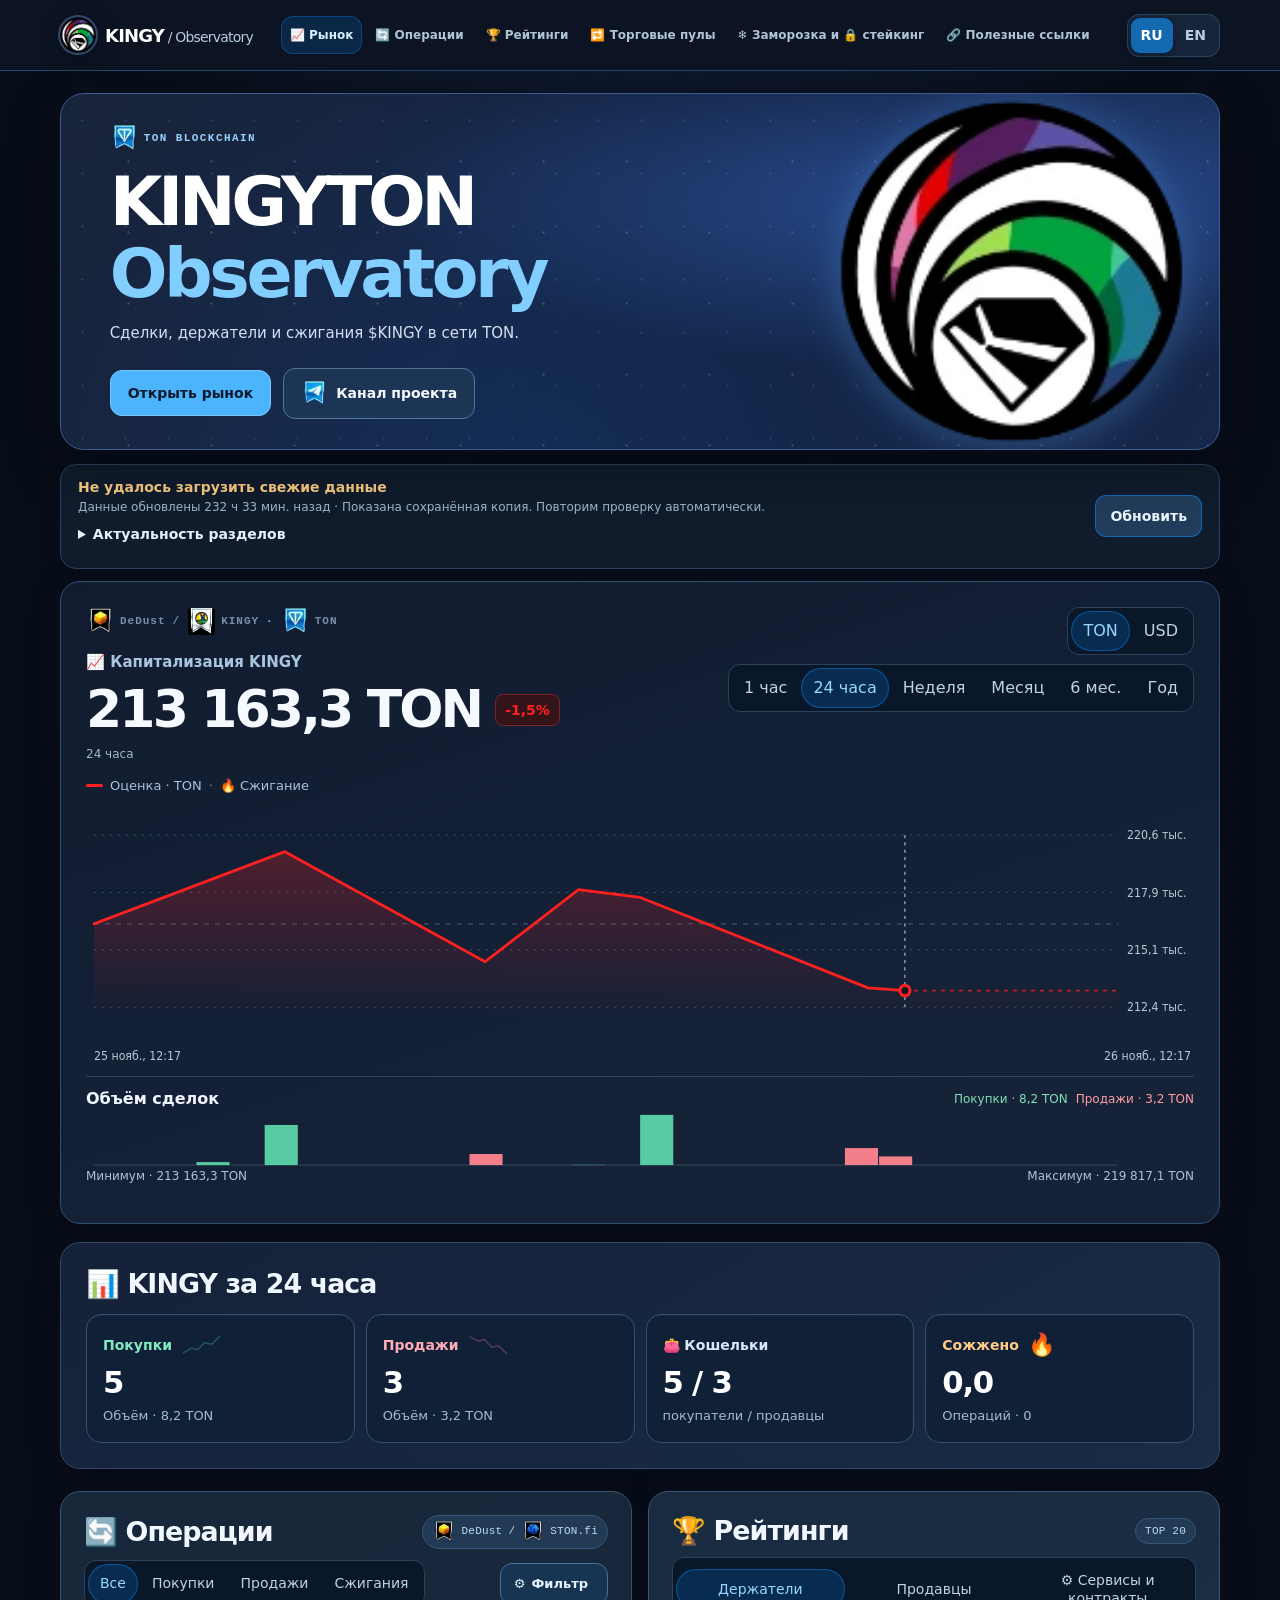
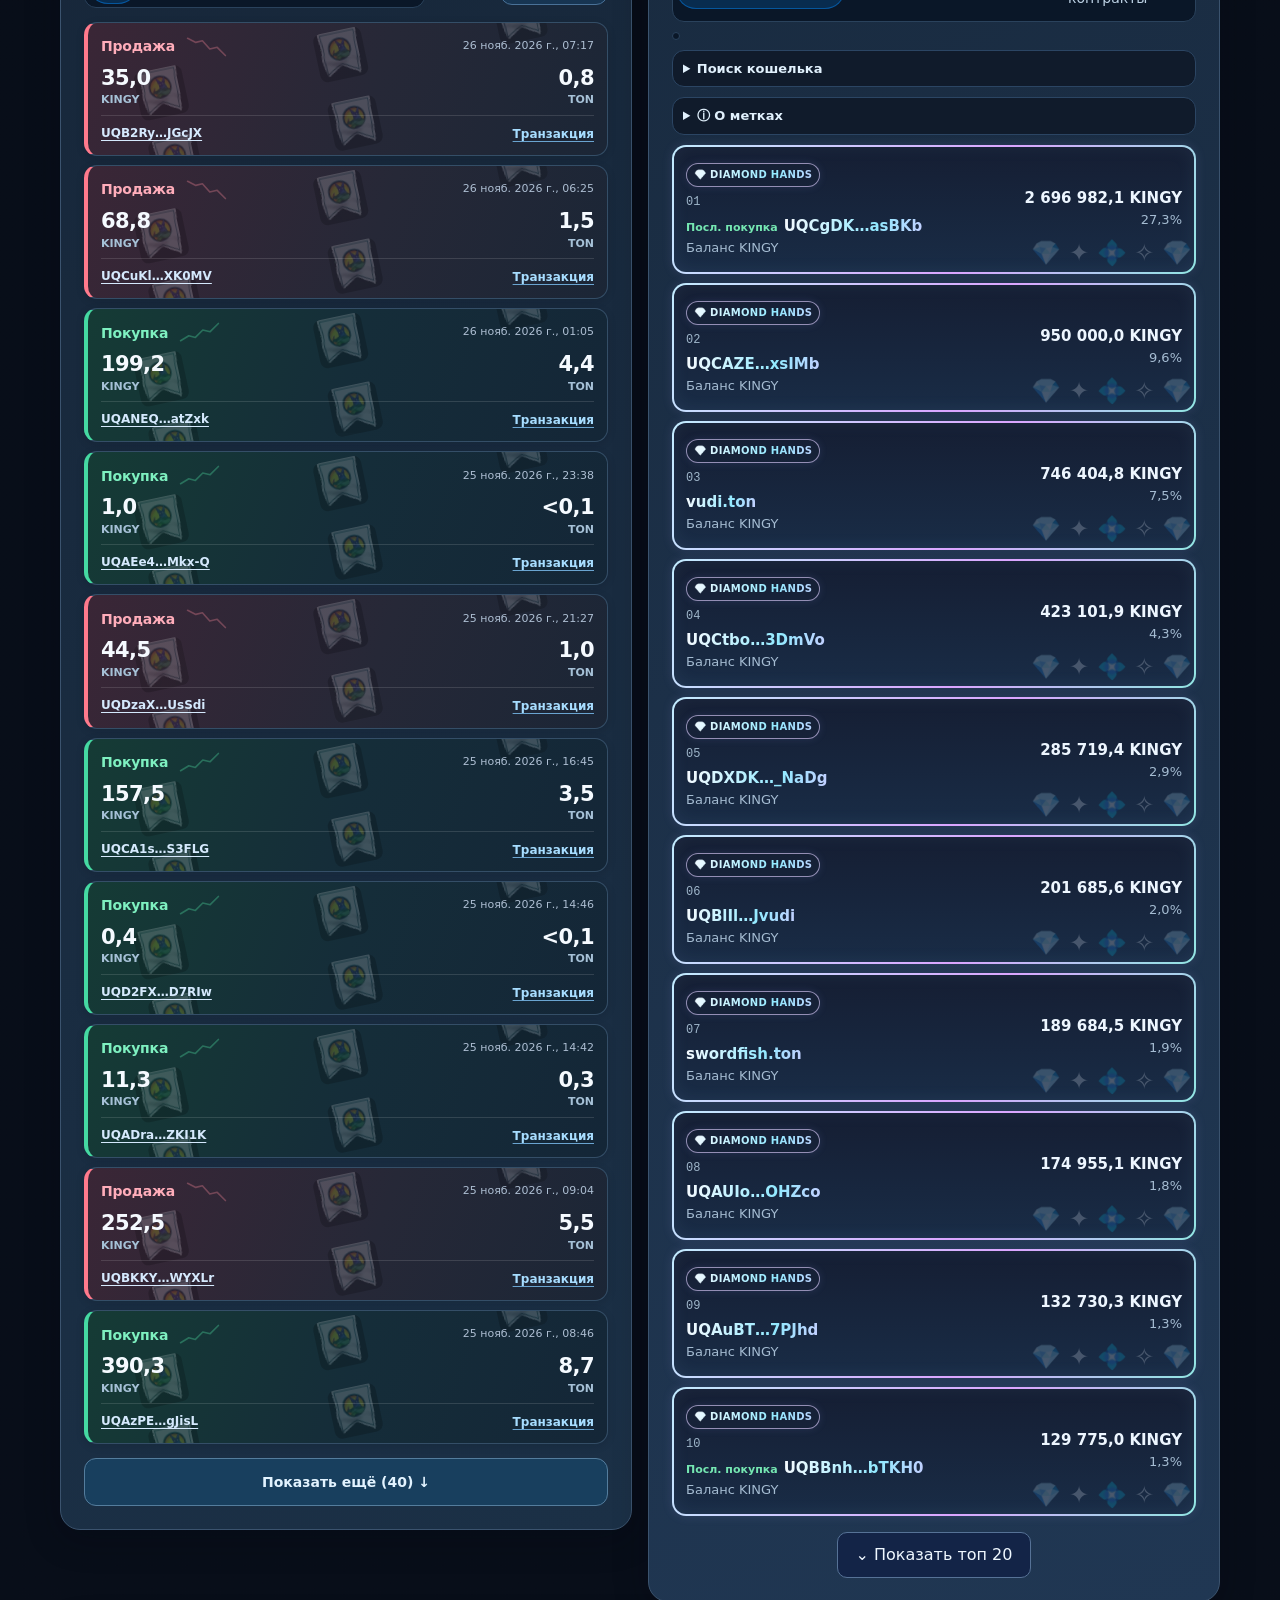
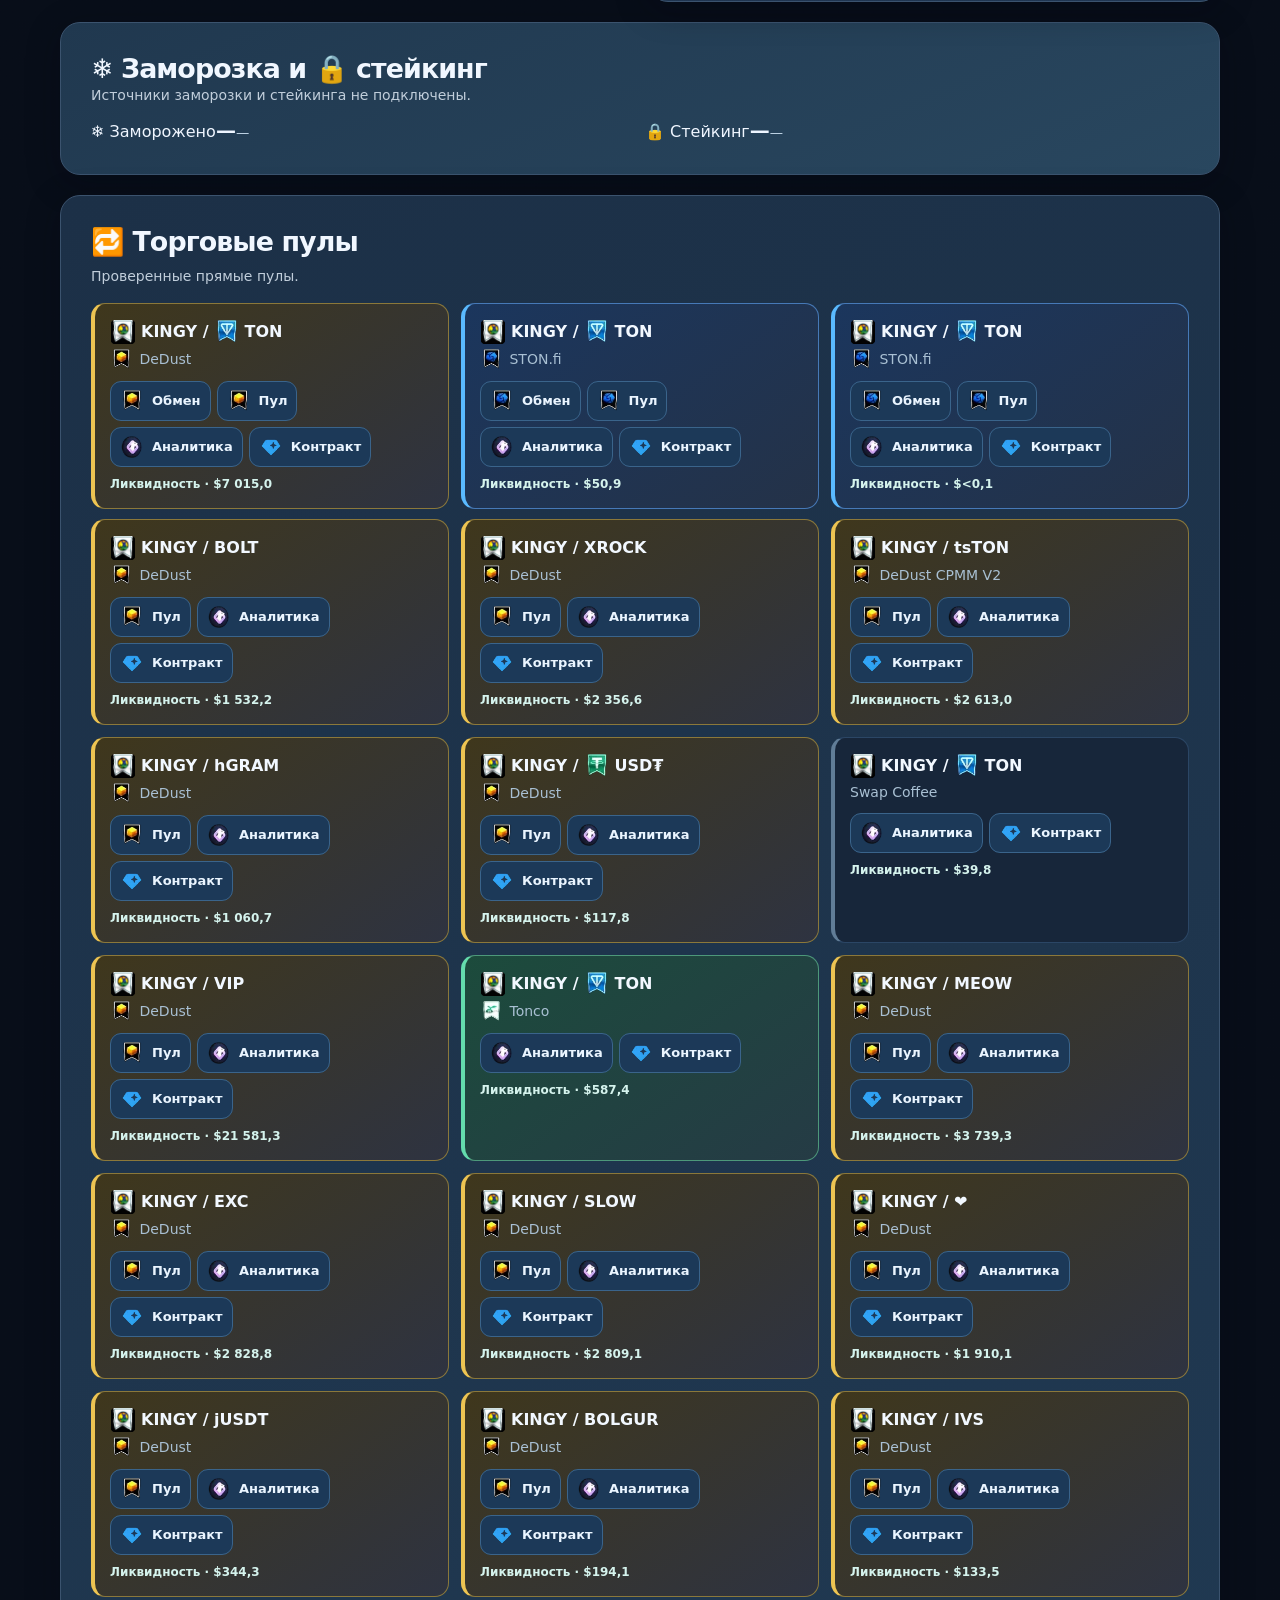
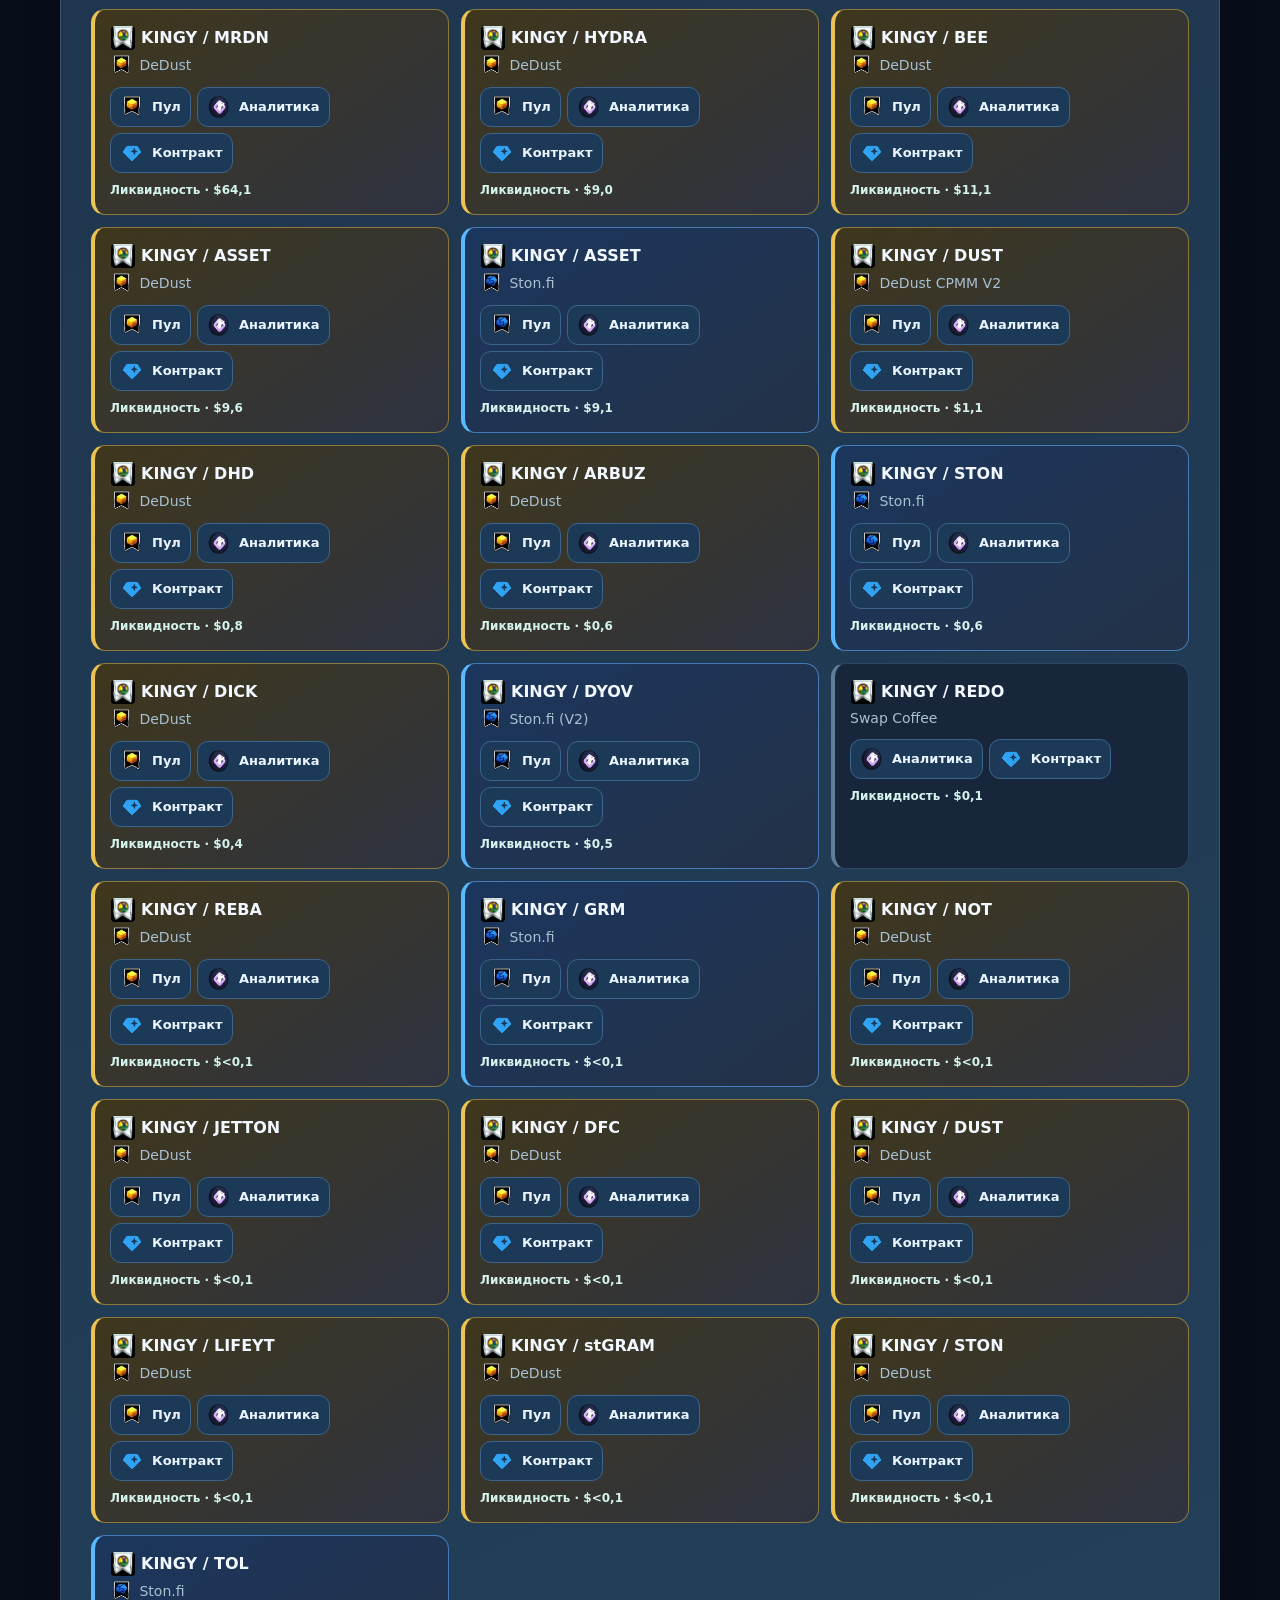
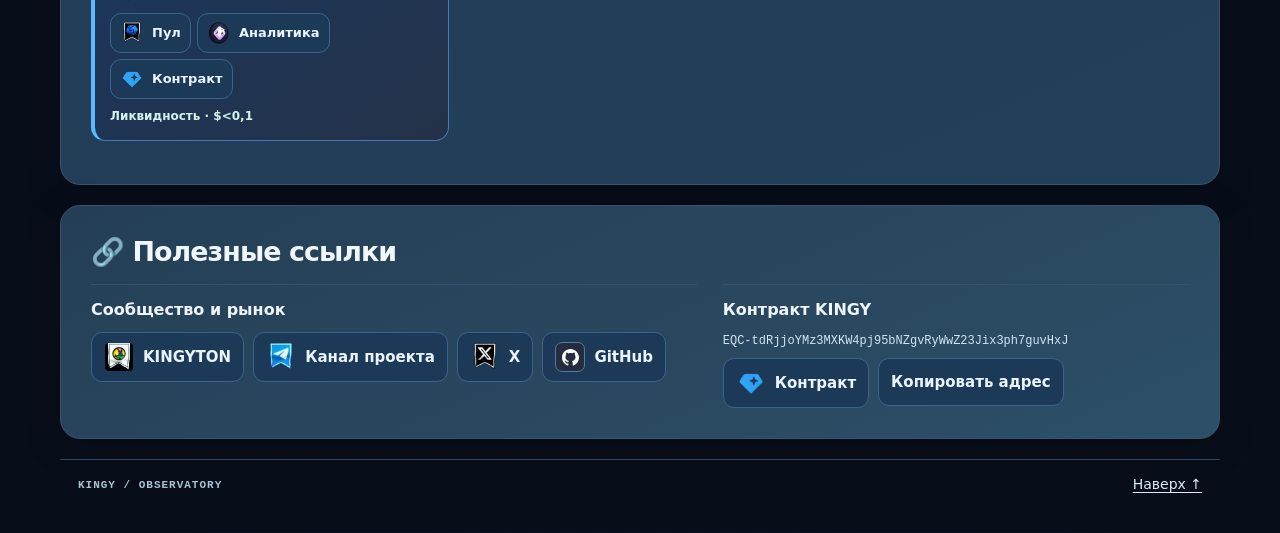
==== index.html @ c3eadb53 "Refresh KINGY snapshot" ====
<!doctype html>
<html lang="ru"><head>
<meta charset="utf-8"><meta name="viewport" content="width=device-width,initial-scale=1">
<meta name="theme-color" content="#070d21"><meta name="description" content="KINGY Observatory — сделки STON.fi и DeDust, держатели и подтверждённые сжигания KINGY в сети TON.">
<title>KINGYTON Observatory</title><style>:root{color-scheme:light;--ink:#101721;--muted:#536372;--paper:#f8fafc;--line:#cbd5df;--blue:#30a1f5;--link:#075d9b;--night:#090b0e;--graphite:#10151c;--green:#1e6b51;--red:#df0000;--orange:#975019;font:16px/1.5 system-ui,-apple-system,BlinkMacSystemFont,"Segoe UI",sans-serif;color:var(--ink);background:var(--night)}
*{box-sizing:border-box}
[hidden]{display:none!important}
html{scroll-behavior:smooth;scroll-padding-top:82px}
body{margin:0;background:var(--night)}
.wrap{width:min(1220px,calc(100% - 64px));margin-inline:auto}
h1,h2,h3,p{margin:0}
a{color:var(--link);text-underline-offset:3px}
a:hover{text-decoration:underline}
button{font:inherit;color:inherit;cursor:pointer}
a:focus-visible,button:focus-visible,summary:focus-visible,#plot svg:focus-visible{outline:3px solid #5692db;outline-offset:2px}
header{position:sticky;top:0;z-index:5;background:#090b0ef5;border-bottom:1px solid #283541;color:#f5f8fc}
.nav,.brand,nav,.langs,.tabs,.smallTabs,.introLinks,.eyebrow,.sectionHeading,.chartCaption,footer,.graphTop{display:flex;align-items:center}
.nav{min-height:65px;gap:20px;justify-content:space-between}
.brand{gap:9px;color:#fff;text-decoration:none}
.brand svg{width:36px;height:36px}
.brand strong{font-size:19px;letter-spacing:-.055em}
.brand span{font-weight:500;color:#c3cbd5}
.brand:hover{text-decoration:none}
nav{gap:5px}
nav a,.langs button{font-size:14px;font-weight:650}
nav a{color:#b4c0ce;padding:9px 11px;text-decoration:none;border-radius:8px}
nav a.on,nav a:hover{color:white;background:#203347;text-decoration:none}
.langs,.tabs,.smallTabs{background:#e5edf4;border-radius:10px;padding:3px;gap:2px;width:fit-content;max-width:100%;flex-wrap:wrap}
.langs button,.tabs button,.smallTabs button{border:none;padding:7px 10px;background:transparent;color:#364c61;border-radius:7px;line-height:1.35}
.langs .on,.tabs .on,.smallTabs .on{background:#114c79;color:white}
.hero{margin:20px 0 16px;position:relative;isolation:isolate;overflow:hidden;display:flex;align-items:center;min-height:192px;border-radius:20px;border:1px solid #293746;background:radial-gradient(ellipse at 88% 70%,#153650 0%,transparent 53%),#0b0d10;color:#fff}
.herotext{position:relative;z-index:1;padding:27px clamp(20px,3vw,44px);max-width:66%}
.eyebrow,.tag,footer>span{font-family:ui-monospace,Consolas,monospace;font-size:11px;font-weight:650;letter-spacing:.09em}
.eyebrow{gap:8px}
.eyebrow i{width:7px;height:7px;background:#468ec6;border-radius:50%}
.hero .eyebrow{color:#b9c9d9}
.hero .eyebrow i{background:var(--blue)}
h1{font-size:clamp(38px,4.6vw,68px);letter-spacing:-.07em;line-height:1.05;margin:7px 0 8px}
h1 em{font-family:Georgia,"Times New Roman",serif;font-weight:normal;letter-spacing:-.055em;color:#a1d6ff}
.hero p{color:#c9d5e1;font-size:15px}
.heroArt{position:absolute;inset:0 0 0 auto;width:41%;display:grid;align-items:center;pointer-events:none}
.heroArt svg{width:100%;height:100%;max-height:250px}
.introLinks{margin-top:17px;gap:10px}
.introLinks a,.more{border:1px solid #9daebf;border-radius:8px;padding:7px 12px;text-decoration:none;font-weight:650;font-size:14px}
.introLinks a{color:#f0f6ff;border-color:#536779}
.introLinks a:first-child{color:#081624;background:var(--blue);border-color:var(--blue)}
.introLinks a:hover,.more:hover{box-shadow:inset 0 0 0 1px currentColor}
.panel{background:var(--paper);border:1px solid var(--line);border-radius:17px;padding:clamp(16px,2vw,25px);min-width:0}
.graphTop,.sectionHeading,footer{justify-content:space-between;gap:12px}
.graphTop{align-items:flex-start}
.graph .eyebrow{color:#b6c8d9}
.graph .eyebrow span{color:#7891a7}
.graph h2{font-weight:550;color:var(--muted);font-size:16px;margin-top:12px}
.price{font-size:clamp(27px,3.2vw,44px);line-height:1.12;letter-spacing:-.05em;font-variant-numeric:tabular-nums;font-weight:730}
.chartCaption{font-size:13px;color:var(--muted);gap:7px;margin-top:13px}
.lineKey{width:17px;height:3px;border-radius:3px;background:var(--blue)}
.sep{color:#6f8196}
#plot{margin:6px 0;min-height:183px}
#plot svg{width:100%;height:183px;display:block;touch-action:pan-y}
#plot text{font:11px system-ui,sans-serif;fill:#b6c6d6}
.marker{cursor:pointer}
.marker:focus{outline:2px solid var(--orange)}
#readout{font-size:14px;font-variant-numeric:tabular-nums;min-height:24px;color:var(--ink)}
.note,.description,.resources p{font-size:14px;color:var(--muted);overflow-wrap:anywhere}
.note{font-size:12px}
.description{margin:8px 0}
.summary{margin:18px 0 22px}
.summary h2,.panel h2:not(.graph h2){font-size:clamp(20px,2.1vw,27px);letter-spacing:-.045em;line-height:1.2}
.summary .sectionHeading{margin-bottom:9px}
.tag{color:#3e5061;background:#e2ebf4;border-radius:20px;padding:4px 9px;white-space:nowrap;font-weight:500;letter-spacing:.02em}
#stats{display:grid;grid-template-columns:repeat(4,minmax(0,1fr));gap:10px}
.stat{background:var(--paper);border:1px solid var(--line);border-radius:13px;padding:13px 15px;min-width:0}
.stat b,.stat small,.stat span{display:block}
.stat b{font-size:clamp(20px,2.1vw,31px);line-height:1.3;font-variant-numeric:tabular-nums;overflow-wrap:anywhere;letter-spacing:-.04em}
.stat small{font-size:13px;color:var(--muted)}
.stat span{font-size:14px;font-weight:670}
.buy{color:var(--green)}
.sell{color:var(--red)}
.burn{color:var(--orange)}
.columns{display:grid;grid-template-columns:1fr 1fr;gap:16px;align-items:start}
.columns .tabs{margin:10px 0}
.columns .tabs button,.smallTabs button{font-size:14px}
.smallTabs:not(:empty){margin-bottom:8px}
#feedNote,#rankNote{margin-bottom:8px}
.row{display:grid;grid-template-columns:minmax(0,1fr) auto;gap:10px;border-top:1px solid #dce3eb;padding:10px 0;align-items:center}
.row>div{min-width:0}
.row>div:last-child{text-align:right}
.row b,.row small{display:block;font-variant-numeric:tabular-nums}
.row small{color:var(--muted);font-size:13px}
.row a{overflow-wrap:anywhere}
.row b{font-size:15px;line-height:1.45}
.row .badge{display:inline-block;padding:1px 6px;font-size:12px;border-radius:5px;margin-right:6px}
.badge.buy{background:#e0f3e8}
.badge.sell{background:var(--red);color:white}
.badge.burn{background:#ffead4}
.position{color:var(--muted);font:12px ui-monospace,monospace;margin-right:8px}
.empty{padding:16px 0;color:var(--muted)}
.more{background:#eaf1f7;color:#144b72}
.more[hidden]{display:none}
#more{margin-top:8px;width:100%}
.resources{margin:20px 0}
.resourcesGrid{display:grid;grid-template-columns:1.15fr 1.2fr 1fr;gap:24px;margin-top:16px}
.resources h3{font-size:16px;margin-bottom:6px}
.resourceList{display:flex;gap:8px 13px;flex-wrap:wrap}
.resourceList,.contract{margin-top:8px;font-size:14px}
.contract{display:block;overflow-wrap:anywhere;font-family:ui-monospace,monospace;margin-bottom:10px}
.resourcesGrid article{min-width:0}
summary{cursor:pointer;font-weight:600}
footer{padding:16px 0 25px}
footer a{font-size:14px}
@media(max-width:800px){.wrap{width:calc(100% - 28px)}
.nav{display:grid;grid-template-columns:1fr auto;gap:0;padding-top:6px}
.langs{grid-column:2;grid-row:1}
.brand{grid-column:1;grid-row:1}
nav{grid-column:1/-1;justify-content:space-between;gap:0}
nav a{padding:7px 5px;font-size:13px}
html{scroll-padding-top:98px}
.columns{grid-template-columns:1fr}
.heroArt{width:35%;opacity:.82}
.herotext{max-width:73%;padding:19px}
.hero{min-height:180px}
.graphTop{flex-wrap:wrap}
.resourcesGrid{grid-template-columns:1fr 1fr}

#stats{grid-template-columns:repeat(2,minmax(0,1fr))}}
@media(max-width:500px){.wrap{width:calc(100% - 20px)}
.hero{margin-top:10px}
.herotext{max-width:100%;padding:16px}
.heroArt{width:35%;inset:auto 0 0 auto;height:78px}
.hero p{max-width:96%;font-size:14px}
.introLinks{max-width:76%;gap:6px;flex-wrap:wrap}
.introLinks a{font-size:13px;padding:6px 8px}
.graphTop{gap:10px}
.tabs button{padding:6px 8px}
.stat{padding:10px}
.stat small{font-size:12px}
.row{gap:3px}
.row b{font-size:14px}
.row small{font-size:12px}
.resourcesGrid{grid-template-columns:1fr;gap:15px}
.resourcesGrid article+article{border-top:1px solid var(--line);padding-top:12px}}
@media(prefers-reduced-motion:reduce){html{scroll-behavior:auto}}

.walletLegend{font-size:13px;color:var(--muted);margin:4px 0}
.walletIdentity{display:inline-flex;align-items:baseline;flex-wrap:wrap;gap:2px 6px;max-width:100%;vertical-align:baseline}
.row .walletAddress{font-weight:700;text-decoration:underline;text-decoration-thickness:1px;text-underline-offset:3px}
.row .walletAddress.buy,.walletRole.buy{color:#126042}
.row .walletAddress.sell,.walletRole.sell{color:#df0000}
.row .walletAddress.burn,.walletRole.burn{color:#874305}
.row .walletAddress.neutral{color:#51615c}
.walletRole{font-size:11px;font-weight:600}
:is(.row,.walletResult) .domainBadge{font:600 11px/1.4 system-ui,sans-serif;letter-spacing:0;padding:2px 6px;border-radius:5px;overflow-wrap:anywhere;max-width:100%;display:inline-block}
.domainBadge.digits{color:#482e00;background:linear-gradient(110deg,#ffcc00 12%,#ffe173 34%,#fff9c0 46%,#ffd700 57%,#efb000 84%);background-size:220% 100%;border:1px solid #a37b00;animation:projectGold 4s ease-in-out infinite alternate}
details.domainDetails{display:inline-block;border:0;padding:0;font-size:12px;font-weight:500;width:100%}
details.domainDetails summary{color:var(--muted);font-size:11px}
#rank .position{vertical-align:top}
.onlyBadges{display:flex;align-items:center;gap:7px;font-size:13px;font-weight:600;margin:4px 0 7px;cursor:pointer}
.onlyBadges input{width:16px;height:16px;accent-color:var(--link)}


@keyframes projectGold{from{background-position:0% 50%}
to{background-position:100% 50%}}
@media(prefers-reduced-motion:reduce){.domainBadge.digits{animation:none}}
footer>span{color:#f5f8ff}
footer a{color:#dcebf8}
.price{overflow-wrap:break-word}

/* Make the chart and header dark; financial rows retain their semantic colours. */
.langs,.graph .tabs{background:#202a35}
.langs button,.graph .tabs button{color:#c3cfdb}
.langs .on,.graph .tabs .on{background:var(--blue);color:#071421}
.graph{--ink:#f5f8fc;--muted:#b2c0cd;color:var(--ink);background:var(--graphite);border-color:#283747}
.graph #readout a{color:#86caff}
.graph #plot svg{height:205px}
.brand:hover,.introLinks a:hover{color:#fff}
.introLinks a:first-child:hover{color:#081624}

.wrap{width:min(1180px,calc(100% - 88px))}
.hero{background:linear-gradient(165deg,#080a0d 22%,#10151c 100%)}
.graph,.summary{background:linear-gradient(180deg,#10151c,#152332);border:1px solid #374b5b}
.summary{background:linear-gradient(180deg,#152332,#172b3c);padding:clamp(16px,2vw,25px);border-radius:17px;color:#f4f8ff}
.summary .sectionHeading{margin-bottom:14px}
.stat{background:linear-gradient(145deg,#131d28,#1e3041);border:1px solid #3d5363}
.stat small{color:#b9c8d5}
.stat span.buy,.stat span.sell,.stat span.burn{display:inline-block;border-radius:5px;background:linear-gradient(120deg,#d8e5eb,#c1d4df);padding:1px 6px}
.columns .panel,.resources{--ink:#f3f7fc;--muted:#c1cedb;--link:#a6daff;--line:#435a6a;color:var(--ink);border-color:#3b5264}
.columns .panel{background:linear-gradient(180deg,#172b3c,#1a3b51)}
.columns .tabs,.columns .smallTabs{background:#0e1c29}
.columns .tabs button,.columns .smallTabs button{color:#cbd9e7}
.columns .tabs .on,.columns .smallTabs .on{background:#265a7d;color:#fff}
.row{border-color:#435666}
.position{color:#c1cedb}
.tag{background:#233f54;color:#d1e6f6}
.row .walletIdentity{background:linear-gradient(125deg,#d8e5eb,#c1d4df);border-radius:7px;padding:3px 6px}
.domainDetails summary{color:#354d62!important}
.domainDetails span{color:#223847}
#more,.resourceList>a,.resourceList>button{color:#f3f8ff;background:#15496b;border:1px solid #6289a3}
.resources{background:linear-gradient(180deg,#1a3b51,#20475e);padding:clamp(18px,2.5vw,30px)}
.resourcesGrid{grid-template-columns:1.3fr 1fr;gap:clamp(14px,2vw,26px)}
.resourcesGrid article{border-top:1px solid #7190a3;padding-top:13px}
.resources h3{margin-bottom:10px}
.resourceList{display:grid;grid-template-columns:1fr;gap:7px}
.resourceList>a,.resourceList>button{display:flex;align-items:center;justify-content:space-between;gap:6px;min-height:42px;padding:8px 12px;border-radius:7px;text-align:left;font:650 14px/1.35 system-ui,sans-serif;text-decoration:none;cursor:pointer}
.resourceList>a:hover,.resourceList>button:hover,#more:hover{background:#1b5c82;border-color:#aedfff}
.resources .contract{color:#d1e4f2;margin:6px 0;word-break:break-all}
footer{background:#090c10;border-top:1px solid #405362;padding:14px 18px;margin-bottom:14px;border-radius:8px}
@media(min-width:1000px){.resourcesGrid article:first-child .resourceList{grid-template-columns:repeat(2,minmax(0,1fr))}}
@media(max-width:800px){.wrap{width:calc(100% - 34px)}.resourcesGrid{grid-template-columns:1fr 1fr}}
@media(max-width:500px){.wrap{width:calc(100% - 22px)}.resourcesGrid{grid-template-columns:1fr}.resourcesGrid article+article{border-color:#7190a3}}

/* Draw external-link arrows without relying on a font glyph. */
.resourceList>a::after,.introLinks a[href^="https:"]::after,.row a:not(.walletAddress)::after{content:"";display:inline-block;width:8px;height:8px;flex-shrink:0;margin-left:6px;border-top:1.5px solid currentColor;border-right:1.5px solid currentColor;background:linear-gradient(135deg,transparent 43%,currentColor 46%,currentColor 54%,transparent 57%);vertical-align:1px}

.syncBar{display:flex;align-items:center;justify-content:space-between;gap:14px;margin:0 0 12px;padding:12px 18px;background:#101b27;border:1px solid #374b5b;border-radius:12px;color:#e5f1fb}
.syncBar>div{min-width:0}.syncBar p{font-size:14px;font-weight:650}.syncBar small{display:block;color:#b9c8d5;font-size:12px;overflow-wrap:anywhere}.syncBar .syncWarning{color:#ffcf80}
#refreshData{flex-shrink:0;min-height:42px;padding:8px 14px;border:1px solid #6289a3;border-radius:7px;background:#15496b;color:#f3f8ff;font-weight:650;font-size:14px}#refreshData:hover{background:#1b5c82}#refreshData:disabled{opacity:.65;cursor:wait}
@media(max-width:400px){.syncBar{align-items:flex-start;flex-wrap:wrap;padding:12px 14px}.syncBar>div{flex:1 1 175px}}

/* Market cap: native-currency valuation, with an explicit estimation note. */
.graph .price{font-size:clamp(32px,4.2vw,52px);letter-spacing:-.055em;line-height:1.15}
.graph h2{font-size:15px;margin-top:12px;margin-bottom:7px}
.capHeadline{display:flex;align-items:center;gap:14px;flex-wrap:wrap}
.capChange{font:700 14px/1.3 system-ui,sans-serif;padding:6px 9px;border-radius:8px;font-variant-numeric:tabular-nums;white-space:nowrap}
.capChange:empty{display:none}.capPositive{color:#54edb6;background:#133c32;border:1px solid #24634e}.capNegative{color:#ff2020;background:#321419;border:1px solid #7a242a}
#capPeriod{margin-top:5px;color:#a4b9cb}.graph #plot{min-height:250px;margin:18px 0 8px}.graph #plot svg{height:250px}
.graph #plot text{font:11px system-ui,sans-serif;fill:#b8c9d6}
.capRange{display:flex;justify-content:space-between;gap:8px;flex-wrap:wrap;color:#adc3d3;font-size:12px;font-variant-numeric:tabular-nums;margin:0 0 13px}
.graph #readout{background:#0b1723;border:1px solid #2b4354;padding:10px 12px;border-radius:9px;min-height:43px;font-size:13px;margin-bottom:9px}
.capMethod{font-size:11px;line-height:1.5;color:#9db3c4;border-top:1px solid #2b4354;padding-top:10px;margin-top:10px;max-width:850px}
.graph .chartCaption .lineKey{background:var(--chart-colour,#38dda0)}
@media(max-width:500px){.graph .price{font-size:34px}.capHeadline{gap:8px}.graph .graphTop{gap:15px}.graph .tabs{width:100%;justify-content:space-between}.graph .tabs button{padding:8px 6px;font-size:12px}.graph #plot svg{height:240px}.graph #plot{min-height:240px}.graph #readout{font-size:12px}.capMethod{font-size:11px}}
@media(max-width:360px){.graph .tabs{display:grid;grid-template-columns:repeat(3,minmax(0,1fr));gap:3px}.graph .tabs button{width:100%}}

:root{--blue:#75ccff;--project-art:url("[data-uri]");--night:#070d21}
body{background:radial-gradient(ellipse at 78% 0%,#24347b 0%,#111c49 28%,transparent 55%),#070d21}
header{background:#0a1129f5;border-color:#324576}
.brandMark{width:36px;height:36px;border-radius:50%;background:var(--project-art) center/cover}
.hero{min-height:268px;border-color:#435b9c;background:radial-gradient(ellipse at 78% 50%,#2b4696 0%,#182860 34%,transparent 68%),linear-gradient(112deg,#0d1639,#111c49)}
.hero::before{content:"";position:absolute;inset:0;background-image:radial-gradient(circle,#7eaeff 1px,transparent 1.5px),radial-gradient(circle,#eff7ff 1px,transparent 1.5px);background-size:43px 53px,83px 71px;background-position:0 0,26px 32px;opacity:.24;pointer-events:none}
.heroArt{width:40%;height:100%;background:var(--project-art) center / auto 88% no-repeat;filter:drop-shadow(0 0 20px #60b5ff60);border-radius:50%}
.hero h1 em{color:#89ceff}
.graph{background:linear-gradient(180deg,#101936,#151f43);border-color:#394b80}
.summary{background:linear-gradient(180deg,#182649,#202d55);border-color:#435480}
.columns .panel{background:linear-gradient(180deg,#192847,#1e3659)}
.resources{background:linear-gradient(180deg,#192b4b,#1b345a)}
.graphControls{display:grid;gap:10px;justify-items:end;min-width:0}
.row.trade-buy{border-left:3px solid #4cce9f;padding-left:8px;background:#14564832}
.row.trade-sell{border-left:3px solid #fb6b76;padding-left:8px;background:#7c223532}
.row.trade-burn{border-left:3px solid #e7ae57;padding-left:8px}
@media(max-width:800px){.graphControls{justify-items:start}}
@media(max-width:590px){
 .hero{min-height:210px}.heroArt{width:32%;height:auto;inset:12px 12px auto auto;aspect-ratio:1;opacity:1;background-size:contain}
 .herotext{max-width:76%}.hero h1{font-size:clamp(32px,7.5vw,47px)}.hero h1 em{display:block}
 .hero p{max-width:100%}.introLinks{max-width:100%}.graphControls{width:100%}.graph #currency{display:flex;width:auto}
}

#activity,#wallets,#pools{background:#141b27;border-color:#303a4a}
#activity .row,#wallets .row{background:transparent;border-color:#303a4a;border-left:0;padding-left:0}
#activity .row .walletIdentity,#wallets .row .walletIdentity{background:none;padding:0;column-gap:6px;row-gap:4px}
.columns .walletIdentity .walletAddress{background:none;padding:0}
.columns .row .walletAddress{color:#d6e2f0}
.columns .walletRole.buy,.columns .badge.buy{color:#85e6bc;background:none}
.columns .walletRole.sell,.columns .badge.sell{color:#ff9a9f;background:none}
.columns .walletRole.burn,.columns .badge.burn{color:#f1bd7d;background:none}
.columns .domainDetails summary,.columns .domainDetails span{color:#becbd9!important}
.columns :is(.row,.walletResult) .projectBadges{display:flex;flex-wrap:wrap;gap:5px;width:100%;align-items:center}
.columns :is(.row,.walletResult) .projectBadge{--badge-edge:#53627b;display:inline-flex;align-items:center;gap:4px;padding:2px 6px;border:1px solid var(--badge-edge);border-radius:6px;background:#202939;text-decoration:none;color:#eaf1fb;font:650 11px/1.35 system-ui,sans-serif;min-height:26px;max-width:100%}
.columns :is(.row,.walletResult) .projectBadge:hover{text-decoration:underline}
.columns :is(.row,.walletResult) .projectBadge::after{display:none}
.projectBadge img{display:block;width:18px;height:18px;object-fit:contain;border-radius:3px}
.columns :is(.row,.walletResult) .projectBadge.staking{padding-inline:4px;--badge-edge:#6c93cb}
.columns :is(.row,.walletResult) .projectBadge.vnuk{--badge-edge:#8f606f;color:#ffc8d4}
.columns :is(.row,.walletResult) .projectBadge.author{border-color:transparent;background:linear-gradient(#202939,#202939) padding-box,linear-gradient(105deg,#508eff,#dce5ee,#508eff) border-box;background-size:100% 100%,200% 100%;animation:projectBadgeGlow 5s ease-in-out infinite alternate}
.columns :is(.row,.walletResult) .projectBadge.joystick{--badge-edge:#9164ac}
.columns :is(.row,.walletResult) .projectBadge.phoenix{--badge-edge:#a86a36}
.projectBadge.joystick span,.projectBadge.phoenix span{background:linear-gradient(90deg,var(--badge-color),#ffe182,var(--badge-color));background-size:210% 100%;background-clip:text;color:transparent;animation:projectBadgeGlow 5s ease-in-out infinite alternate}
.projectBadge.joystick{--badge-color:#e3a6ff}
.projectBadge.phoenix{--badge-color:#ff9862}
@keyframes projectBadgeGlow{to{background-position:100% 0}}
@media(prefers-reduced-motion:reduce){.columns :is(.row,.walletResult) .projectBadge.author,.projectBadge.joystick span,.projectBadge.phoenix span{animation:none}}
#pools [lang="en"],html[lang="en"] #pools [lang="ru"]{display:none}
html[lang="en"] #pools [lang="en"]{display:inline}
#pools .poolIntro{margin:8px 0 16px}
#pools .poolGrid{display:grid;grid-template-columns:repeat(3,minmax(0,1fr));gap:10px}
#pools .poolCard{min-width:0;background:#1c2636;border:1px solid #39475b;border-radius:10px;padding:12px}
#pools .poolCard h3{margin:0 0 3px}
#pools .poolCard p{margin:0}
#pools .poolActions{display:flex;flex-wrap:wrap;gap:6px;margin-top:10px}
#pools .poolActions a{display:inline-flex;align-items:center;min-height:38px;padding:5px 9px;color:#edf5ff;background:#22344c;border:1px solid #586d88;border-radius:7px;font-size:13px;font-weight:650;text-decoration:none}
#pools .poolActions a:hover{background:#304963;text-decoration:underline}
#pools .poolRoute,#pools .poolTiny{margin-top:16px;padding-top:13px;border-top:1px solid #39475b}
#pools #discoveredPools{margin-top:10px}
#pools .poolCard .poolLiquidity{margin-top:8px;font-size:12px;overflow-wrap:anywhere}
#pools .poolCard h3{overflow-wrap:anywhere}
#pools .poolRoute h3{margin:0 0 4px}
#pools .poolRoute .poolCard{margin-top:9px;max-width:440px}
#pools .poolTiny .poolGrid{margin-top:10px}
#pools .poolSources{margin-top:13px;font-size:12px}
@media(max-width:800px){#pools .poolGrid{grid-template-columns:repeat(2,minmax(0,1fr))}}
@media(max-width:500px){#pools .poolGrid{grid-template-columns:minmax(0,1fr)}}

.columns :is(.row,.walletResult) .projectBadge.og{border-color:#a887c2;background:#222033}
.columns :is(.row,.walletResult) .projectBadge.fragmentNumber{--badge-edge:#cc7cdb;background:#78348b;color:#fff;font-weight:800;white-space:nowrap}
.projectBadge.og span{background:linear-gradient(90deg,#cbff69,#f3a5ff,#cbff69);background-size:210% 100%;background-clip:text;color:transparent;animation:projectBadgeGlow 4s ease-in-out infinite alternate;font-weight:800}
.columns :is(.row,.walletResult) .projectBadge.burner{border-color:#966237;padding-inline:4px}
.columns :is(.row,.walletResult) .projectBadge.blueNft{border-color:#3881a9;padding-inline:4px}
.operationRow .opMobile,.operationRow .opToggle{display:none}
#feed .operationRow .opDesktop a{display:inline-block}
@media(prefers-reduced-motion:reduce){.projectBadge.og span{animation:none}}
@media(max-width:640px){
 #feed .operationRow{grid-template-columns:minmax(0,1fr) minmax(0,auto) 28px;align-items:start;column-gap:4px;padding:8px 0}
 #feed .operationRow .opDesktop{display:none}
 #feed .operationRow>div:nth-child(2){align-self:start}
 #feed .operationRow .opMobile:not([hidden]){display:block;grid-column:1/-1;text-align:left;padding:2px 0 4px}
 #feed .operationRow .opToggle{display:grid;place-items:center;width:28px;min-height:32px;padding:0;background:none;border:0;color:#b8d3ec;cursor:pointer}
 .opToggle span{width:7px;height:7px;border-right:2px solid;border-bottom:2px solid;transform:rotate(45deg)}
 .opToggle[aria-expanded="true"] span{transform:rotate(225deg)}
}

body{background:linear-gradient(#070b16bb,#070b16cf),url("[data-uri]") center top/cover fixed,#070b16}
.supplyGrid{display:grid;grid-template-columns:repeat(2,minmax(0,1fr));gap:10px;margin-top:12px}
.supplyGrid a{display:grid;gap:4px;padding:12px;border:1px solid #39475b;border-radius:10px;background:#1c2636;text-decoration:none;min-width:0}
.supplyGrid a:hover{border-color:#7db5e6}
.supplyGrid strong{font-size:clamp(1rem,3vw,1.35rem);color:#eef5ff;overflow-wrap:anywhere}
.supplyGrid small{color:#afbfce}
@media(max-width:440px){.supplyGrid{grid-template-columns:1fr}body{background-attachment:scroll;background-size:auto,auto 1100px}}

.volumeBlock{margin-top:12px;border-top:1px solid #344353;padding-top:10px}
.volumeHeading,.volumeKeys,.tradeSize,.walletSearchForm{display:flex;align-items:center;gap:8px;flex-wrap:wrap}
.volumeHeading{justify-content:space-between}
.volumeKeys,.tradeSize{font-size:12px}
.volumeKeys span:first-child,.rankMove.gained{color:#80e0b6}
.volumeKeys span:last-child,.rankMove.lost{color:#ff9da4}
#tradeVolume svg{display:block;width:100%;height:56px}
.tradeSize{margin:8px 0;color:#bdcbd8}
.tradeSize label{display:inline-flex;align-items:center;gap:6px}
.tradeSize input[type=number],.walletSearchForm input{min-width:0;border:1px solid #53637a;border-radius:7px;background:#161f2b;color:#eaf1fb;padding:6px 8px;font:inherit}
.tradeSize input[type=number]{width:6em}
#rank .position,.walletResult .position{display:inline-flex;align-items:baseline;gap:4px}
.rankMove{font-size:10px;white-space:nowrap}
.walletSearch,.badgeLegend{margin:10px 0;border:1px solid #39475b;border-radius:8px;padding:8px 10px}
.walletSearch summary,.badgeLegend summary{cursor:pointer;color:#d6e2f0;font-size:13px;font-weight:650}
.walletSearchForm{margin-top:9px}
.walletSearchForm input{flex:1 1 145px}
.walletSearchForm button{padding:6px 9px;border:1px solid #52637b;border-radius:7px;background:#243249;color:#eaf1fb;cursor:pointer}
.walletResult{margin-top:9px;overflow-wrap:anywhere}
.walletResult h3,.walletResult h4,.walletResult p{margin:6px 0}
.walletResult ul,.badgeLegend dl{padding-left:0;margin:8px 0 0;font-size:12px}
.walletResult li{margin-left:15px;padding-top:3px}
.badgeLegend dl{display:grid;grid-template-columns:auto 1fr;gap:5px 8px}
.badgeLegend dd{margin:0;color:#bdcbd8}
.columns .projectBadge.arni,.columns .projectBadge.napiwas{border-color:#927fa2}
.columns .projectBadge.arni span,.columns .projectBadge.napiwas .badgeLabel{
 background:linear-gradient(90deg,#70e1dd,#c4b4ff,#ffab94,#ffe39a,#70e1dd);
 background-size:225% 100%;background-clip:text;color:transparent;
 animation:projectBadgeGlow 4.3s ease-in-out infinite alternate
}
.projectBadge .beerIcon{position:relative;display:inline-block;flex:0 0 18px;width:18px;height:18px}
.beerIcon::before,.beerIcon::after{content:"";position:absolute}
.beerIcon::before{left:2px;top:2px;width:10px;height:15px;border:1px solid #ffde99;border-radius:3px 3px 4px 4px;background:linear-gradient(#fff4dc 0 28%,#ffce56 29%,#e4932c 83%,#b36121)}
.beerIcon::after{left:12px;top:6px;width:5px;height:8px;border:2px solid #ffde99;border-left:0;border-radius:0 4px 4px 0}
@media(prefers-reduced-motion:reduce){.columns .projectBadge.arni span,.columns .projectBadge.napiwas .badgeLabel{animation:none}}

.projectBadges .domainDetails{width:auto;max-width:100%;overflow-wrap:anywhere}

/* KINGY / Telegram-inspired Observatory — design layer v1.
   No remote fonts, frameworks, images or runtime dependencies.
   Loaded AFTER the existing stylesheet. Keeps data/JS functionality intact. */
:root{
  color-scheme:dark;
  --tg-bg:#090e18;--tg-surface:#121b2a;--tg-surface2:#192639;
  --tg-elevated:#20344b;--tg-line:#2a405a;--tg-blue:#55b9ff;
  --tg-blue-strong:#258fea;--tg-text:#f0f6ff;--tg-muted:#a6bdd2;
  --tg-green:#51dcaa;--tg-red:#ff8696;--tg-gold:#f3c66f;
  --night:var(--tg-bg);--paper:var(--tg-surface);--ink:var(--tg-text);
  --muted:var(--tg-muted);--line:var(--tg-line);--blue:var(--tg-blue);
  --link:#91d8ff;--green:var(--tg-green);--red:var(--tg-red);
  font-family:system-ui,-apple-system,BlinkMacSystemFont,"Segoe UI",sans-serif;
  font-optical-sizing:auto;
}
html{scroll-padding-top:100px}
body{
  color:var(--tg-text);
  background:radial-gradient(ellipse 80% 420px at 50% -150px,#1b315e 0%,transparent 72%),
    linear-gradient(#080e19e8,#080e19f1),url("[data-uri]") center top/cover fixed,#090e18;
}
.wrap{width:min(1160px,calc(100% - 40px))}
a{color:var(--link)}
button,input{font-family:inherit}
a,button,summary{-webkit-tap-highlight-color:transparent}
button:not(:disabled),a,summary{transition:background-color .18s ease,border-color .18s ease,color .18s ease,transform .18s ease}
button:active:not(:disabled),.introLinks a:active,.resourceList>a:active,#pools .poolActions a:active{transform:scale(.98)}
a:focus-visible,button:focus-visible,summary:focus-visible,input:focus-visible{outline:2px solid var(--tg-blue);outline-offset:3px}
header{background:#0d1524f0;border-bottom:1px solid #2c4463;backdrop-filter:blur(22px);-webkit-backdrop-filter:blur(22px)}
.nav{min-height:70px;gap:18px}
.brandMark{box-shadow:0 0 0 2px #314968,0 5px 20px #050a14a8}
.brand strong{font-size:18px;letter-spacing:-.045em}
.brand span{color:#b6cce0;font-size:14px}
nav{gap:5px}
nav a{padding:10px 13px;color:#b1c4d7;border-radius:12px;font-weight:600}
nav a.on,nav a:hover{background:#1e3958;color:#f4faff}
.langs{background:#17253a;padding:3px;border:1px solid #2d4560;border-radius:12px}
.langs button{border-radius:9px;min-width:39px;min-height:35px;color:#b6cde2}
.langs button.on{background:#288fd9;color:#fff;box-shadow:0 2px 10px #0613268c}
main.wrap{padding-bottom:10px}
.hero{margin:22px 0 14px;min-height:275px;border:1px solid #3b5c8d;border-radius:24px;
  background:radial-gradient(ellipse at 81% 30%,#294c91 0%,transparent 48%),
  radial-gradient(circle at 40% 110%,#132c55,transparent 60%),
  linear-gradient(125deg,#111d35,#15274b);
  box-shadow:0 18px 54px #02071164;isolation:isolate}
.hero::before{opacity:.14}
.hero::after{content:"";position:absolute;inset:0;pointer-events:none;
  background:linear-gradient(115deg,#ffffff08,transparent 50%);border-radius:inherit}
.herotext{padding:clamp(23px,3.5vw,45px);max-width:68%}
.hero .eyebrow{color:#98d1fc;letter-spacing:.13em}
.hero .eyebrow i{box-shadow:0 0 0 5px #269de421}
.hero h1{margin:13px 0 12px;font-size:clamp(39px,5.5vw,68px);line-height:1.03;letter-spacing:-.065em}
.hero h1 em{font-style:normal;font-weight:550;font-family:inherit;letter-spacing:-.05em;color:#81ceff}
.hero p{color:#d2e1f3;font-size:15px;max-width:510px;line-height:1.65}
.heroArt{background-size:auto 83%;filter:drop-shadow(0 6px 28px #67acff40)}
.introLinks{gap:10px;margin-top:21px}
.introLinks a{display:inline-flex;align-items:center;justify-content:center;
  min-height:42px;padding:9px 17px;border-radius:12px;font-size:14px;
  background:#1d3554;border:1px solid #52759b;color:#f5faff}
.introLinks a:first-child{background:#4bb4fc;color:#081a2c;border-color:#77caff}
.introLinks a:hover{background:#2c5277;text-decoration:none;transform:translateY(-2px)}
.introLinks a:first-child:hover{background:#83d0ff;color:#071b2c}
.syncBar{background:#101c2c;border-color:#2b435f;border-radius:16px;
  padding:12px 17px;box-shadow:0 6px 20px #050b152b}
.syncBar p{color:#e3f5ff}
.syncBar small{color:#9eb8ce}
#refreshData{border-radius:11px;background:#213d5b;border-color:#476d92;color:#eaf7ff}
#refreshData:hover{background:#2f5a81}
.panel,.graph,.summary,.columns .panel,.resources,#pools,#activity,#wallets{
  border:1px solid var(--tg-line);border-radius:20px;
  background:linear-gradient(155deg,#151f30 0%,#111927 100%);
  box-shadow:0 8px 34px #03091145;color:var(--tg-text)}
.graph{background:linear-gradient(160deg,#172640 0%,#101a2d 76%);border-color:#315172}
.graph .eyebrow{color:#86caff}
.graph h2{color:#a8c6e0;margin-top:15px}
.graph .price{color:#f4faff;letter-spacing:-.055em}
.graph .chartCaption{color:#abc1d7}
.graph #readout{border-color:#314964;background:#0e192a}
.graph .capMethod{border-color:#2b4056;color:#98aec2}
.graph #plot{border-radius:15px;overflow:hidden}
.graphControls{gap:9px}
.graph .tabs,.columns .tabs,.columns .smallTabs{background:#0a1728;border:1px solid #2a425c;border-radius:12px;padding:3px}
.graph .tabs button,.columns .tabs button,.columns .smallTabs button{border-radius:9px;min-height:34px;padding:7px 12px;color:#bed3e6}
.graph .tabs .on,.columns .tabs .on,.columns .smallTabs .on{background:#26659c;color:#fff;box-shadow:0 2px 8px #050d1780}
.summary{margin-top:18px;background:linear-gradient(150deg,#182b44,#142037);border-color:#2a496b}
.summary h2,.panel h2:not(.graph h2){color:#f1f7ff;font-weight:730;letter-spacing:-.035em}
#stats{gap:11px}
.stat{padding:16px;border-radius:15px;background:#102036;border:1px solid #34506f;box-shadow:inset 0 1px #ffffff0a}
.stat b{color:#fff;font-size:clamp(21px,2.4vw,32px);line-height:1.22;margin:5px 0}
.stat small{color:#a4bbd0}
.stat span{font-weight:680}
.stat span.buy,.stat span.sell,.stat span.burn{background:none;padding:0}
.columns{gap:16px}
.columns .panel{min-width:0}
.sectionHeading{flex-wrap:wrap}
.tag{background:#233a55;color:#badcf5;border:1px solid #355676}
.row{border-top-color:#263950;padding:12px 3px}
.row:hover{background:#ffffff07}
.row.trade-buy,.row.trade-sell,.row.trade-burn{border-left:3px solid transparent;border-radius:8px;padding-left:10px}
#activity .row.trade-buy{border-left:3px solid #52d5a2;background:#16362c42}
#activity .row.trade-sell{border-left:3px solid #ff8191;background:#40232a50}
#activity .row.trade-burn{border-left:3px solid #f5c16b;background:#3a2c1b48}
.row b{color:#edf6ff}
.row small{color:#a5bcd2}
.columns .row .walletAddress{color:#d5e9fd}
.columns .walletRole.buy,.columns .badge.buy{color:#75e7b2}
.columns .walletRole.sell,.columns .badge.sell{color:#ff9bac}
.columns .walletRole.burn,.columns .badge.burn{color:#f5c377}
.position{color:#9fb6ca}
.columns :is(.row,.walletResult) .projectBadge{border-radius:8px;background-color:#1d2b3e;min-height:28px}
.columns :is(.row,.walletResult) .projectBadge.fragmentNumber{background:#813c99;color:#fff;border-color:#dd8bfa}
.domainBadge.digits{border-radius:7px}
#more,.resourceList>a,.resourceList>button,#pools .poolActions a{
  background:#1c3958;border:1px solid #3a648b;border-radius:11px;color:#eaf5ff}
#more{min-height:43px}
#more:hover,.resourceList>a:hover,.resourceList>button:hover,#pools .poolActions a:hover{background:#2b5277}
.supplyGrid a,#pools .poolCard{background:#17263a;border:1px solid #2b4665;border-radius:14px;padding:15px}
.supplyGrid a:hover,#pools .poolCard:hover{border-color:#4785b3}
.supplyGrid small{color:#b5c9da}
#pools .poolCard h3{color:#f2f8ff}
#pools .poolCard p{color:#a9c0d3}
#pools .poolGrid{gap:12px}
#pools .poolActions a{min-height:40px}
.walletSearch,.badgeLegend{background:#101b2b;border-color:#2b4563;border-radius:12px}
.walletSearch summary,.badgeLegend summary{color:#e1f1fd}
.tradeSize input[type=number],.walletSearchForm input{background:#091729;border-color:#385575;color:#f5faff;border-radius:10px;min-height:38px}
.walletSearchForm button{background:#285982;border-color:#478bb5;border-radius:10px;min-height:40px}
.resources{background:linear-gradient(155deg,#152840,#152036)}
.resourcesGrid article{border-color:#36516d}
.resourceList>a,.resourceList>button{min-height:45px;padding:10px 13px}
footer{background:transparent;border-top:1px solid #314862;border-radius:0;color:#bed4e7;margin-top:20px}
footer>span{color:#a8c2d8}
@media(min-width:900px){
 .columns .panel{padding:23px}
 .hero{min-height:305px}
 .heroArt{background-size:auto 88%}
}
@media(max-width:800px){
 html{scroll-padding-top:114px}
 .wrap{width:calc(100% - 28px)}
 .nav{gap:5px;padding-top:5px}
 .brand strong{font-size:16px}
 nav{overflow-x:auto;scrollbar-width:none;justify-content:space-between}
 nav::-webkit-scrollbar{display:none}
 nav a{min-height:42px;display:inline-flex;align-items:center;white-space:nowrap;padding:9px 10px}
 .hero{margin-top:14px;min-height:230px}
 .herotext{max-width:75%;padding:24px}
 .resourcesGrid{grid-template-columns:1fr 1fr}
}
@media(max-width:590px){
 .wrap{width:calc(100% - 22px)}
 .hero{border-radius:20px;min-height:250px}
 .hero h1{font-size:clamp(34px,8vw,46px)}
 .herotext{max-width:100%;padding:20px 18px 78px}
 .hero p{max-width:100%;padding-right:0}
 .heroArt{width:100px;height:100px;top:auto;bottom:-7px;right:7px;inset:auto 7px -7px auto;opacity:.83;background-size:contain}
 .hero .introLinks{max-width:calc(100% - 90px)}
 .introLinks a{min-height:40px;padding:8px 11px}
 .graph,.summary,.columns .panel,.resources{padding:16px}
 .graphTop{gap:13px}
 .graphControls{width:100%;justify-items:stretch}
 .graph .tabs{width:100%;justify-content:space-between}
 .graph .tabs button{flex:1 1 auto;padding:8px 6px;font-size:12px}
 .graph .price{font-size:clamp(29px,8.7vw,39px)}
 .graph #plot,.graph #plot svg{min-height:210px;height:210px}
 #stats{grid-template-columns:repeat(2,minmax(0,1fr));gap:9px}
 .stat{padding:12px}
 .stat b{font-size:clamp(19px,5.4vw,26px)}
 .columns{gap:14px}
 #pools .poolGrid{grid-template-columns:1fr}
 .resourcesGrid{grid-template-columns:1fr}
 .row{min-width:0}
 .row>div{overflow-wrap:anywhere}
 .syncBar{flex-wrap:wrap}
 body{background-attachment:scroll}
}
@media(max-width:360px){
 .brand strong{font-size:14px}
 .brandMark{width:30px;height:30px}
 .nav{column-gap:3px}
 nav a{font-size:12px;padding:9px 7px}
 .hero .introLinks{max-width:100%}
 .heroArt{opacity:.4}
 .graph .tabs button{font-size:11px}
}
@media(hover:hover){
 .stat:hover,#pools .poolCard:hover{transform:translateY(-2px)}
}
@media(prefers-reduced-motion:reduce){
 *,*::before,*::after{scroll-behavior:auto!important;animation-duration:.01ms!important;transition-duration:.01ms!important}
}

/* FIGMA TELETON IOS UI KIT — SOURCE-ALIGNED
   Reference: fIjhy6ddPFSXmia3DCvQa2
   Dark selected tab: 6028:2120, row: 6023:2116, dark label: 6781:30558.
   Accent #008BFF; 52px regular list-row minimum; rounded selected tab.
   Native system font replaces Figma's licensed iostgico/SF Pro assets. */
:root{--tg-accent:#008bff;--tg-blue:#008bff;--tg-blue-strong:#008bff;--tg-selected:#146ab1}
nav a.on,nav a[aria-current="location"]{
 color:#d8efff;background:#008bff28;box-shadow:inset 0 0 0 1px #008bff55}
.langs button.on{background:var(--tg-selected);color:#fff}
.graph .tabs .on,.columns .tabs .on,.columns .smallTabs .on{
 border-radius:100px;background:#008bff2e;color:#97d7ff;
 box-shadow:inset 0 0 0 1px #008bff70}
.graph .tabs button,.columns .tabs button,.columns .smallTabs button{
 min-height:40px;line-height:1.25}
#activity .row,#wallets .row{min-height:52px}
#activity .row .walletAddress,#wallets .row .walletAddress{line-height:1.45}
#activity .row .badge,#wallets .row .badge{line-height:1.4}
#refreshData,.walletSearchForm button{border-color:#008bff91}
#refreshData:focus-visible,.walletSearchForm button:focus-visible{outline-color:#94d9ff}
@media(max-width:800px){
 nav a{min-height:44px}
}

/* Four compact, fully visible tabs on narrow Telegram WebViews. */
@media(max-width:590px){
 #nav{display:grid;grid-template-columns:repeat(4,minmax(0,1fr));gap:3px;overflow:visible;width:100%}
 #nav a{display:flex;align-items:center;justify-content:center;min-width:0;
  font-size:12px;white-space:nowrap;line-height:1.2;padding:9px 2px;text-align:center}
 #nav a[href="#links"]{font-size:0}
 #nav a[href="#links"]::after{content:"Ссылки";font-size:12px}
 html[lang="en"] #nav a[href="#links"]::after{content:"Links"}
}

/* UNIVERSAL OBSERVATORY UI V1 — reusable across token projects.
   Layout, labels, accessible filter, gem/paper honors and animated burn cards.
   No remote art/fonts: all decoration stays inside standalone HTML/CSS. */
.feedFilterBar{display:flex;align-items:center;justify-content:space-between;flex-wrap:wrap;gap:9px;margin:11px 0}
.feedFilterBar #filters{margin:0}
#badgeFilterToggle{display:inline-flex;align-items:center;justify-content:center;gap:6px;min-height:42px;
 padding:8px 13px;border:1px solid #497197;border-radius:12px;background:#173552;color:#e6f3ff;font-weight:750;font-size:13px}
#badgeFilterToggle[aria-expanded="true"]{background:#184a73;border-color:#82c9ff}
#badgeFilterCount{color:#9fd6fa;font-size:12px}
.filterPanel{background:#0f2033;border:1px solid #355573;padding:14px;border-radius:14px;margin:0 0 14px}
.filterPanel .onlyBadges{margin:0 0 10px;min-height:34px}
.filterPanel .tradeSize{margin:0 0 13px;gap:10px}
.filterPanel .tradeSize label{min-height:32px}
.filterBadgesHeading{display:flex;align-items:center;justify-content:space-between;gap:9px;
 border-top:1px solid #2b4961;padding-top:13px;margin-top:4px}
.filterBadgesHeading strong{font-size:13px;color:#cfe5f8}
#clearBadgeFilters{border:0;background:none;color:#88cfff;text-decoration:underline;font-size:12px;padding:6px}
.badgeFilterSearch{display:block;width:100%;min-width:0;min-height:42px;margin:9px 0 12px;
 padding:9px 12px;border:1px solid #3c5d7e;border-radius:10px;background:#0b182a;
 color:#ecf7ff;font-size:14px}
.badgeFilterSearch::placeholder{color:#9fb1c7}
.badgeFilterList{display:grid;grid-template-columns:repeat(2,minmax(0,1fr));gap:8px}
.badgeFilterItem{display:flex;align-items:center;gap:8px;min-height:39px;padding:7px 9px;
 border:1px solid #354d66;border-radius:10px;background:#172b40;
 color:#e5f2fd;font-size:12px;overflow-wrap:anywhere;cursor:pointer}
.badgeFilterItem:has(input:checked){border-color:#008bff;background:#153e60}
.badgeFilterItem input{accent-color:#008bff;flex:0 0 17px;width:17px;height:17px}
.filterHint{margin:12px 0 0;font-size:12px;color:#93aec5;line-height:1.5}
#feed{display:grid;gap:13px;margin-top:14px}
/* A transaction is a standalone, readable card rather than a compressed table row. */
#feed .operationRow{display:flex;flex-direction:column;align-items:stretch;gap:11px;position:relative;
 padding:16px 17px!important;margin:0;min-width:0;overflow:hidden;border:1px solid #344e67;
 border-left:4px solid #486787!important;border-radius:16px;background:#172b3d!important;
 box-shadow:0 5px 15px #030c172d;isolation:isolate}
#feed .operationRow.trade-buy{border-left-color:#45d9a2!important;background:linear-gradient(110deg,#153b35,#152d39 50%,#142637)!important}
#feed .operationRow.trade-sell{border-left-color:#ff7a8c!important;background:linear-gradient(110deg,#3a2636,#262837 55%,#1b2636)!important}
#feed .operationRow>div{position:relative;z-index:1;min-width:0}
#feed .operationRow .opHeader{display:flex;align-items:center;justify-content:space-between;gap:9px}
#feed .operationRow .opKind{font-weight:780;letter-spacing:-.015em;font-size:15px;line-height:1.3}
#feed .operationRow .opKind.buy{color:#7ef0c0}
#feed .operationRow .opKind.sell{color:#ffadba}
#feed .operationRow .opKind.burn{color:#ffe1a0}
#feed .operationRow .opDate{font-size:11px;color:#adc4da;white-space:nowrap;overflow:hidden;text-overflow:ellipsis;margin-left:auto}
#feed .operationRow .opToggle{display:grid!important;place-items:center;flex:0 0 35px;width:35px;min-height:35px;
 color:#d3e6f6;background:#1c3852;border:1px solid #436380;border-radius:10px;padding:0}
#feed .operationRow .opToggle span{display:block;width:auto;height:auto;border:0;
 transform:none;color:inherit;font:750 23px/1 system-ui,sans-serif}
#feed .operationRow .opToggle[aria-expanded="true"] span{transform:rotate(180deg)}
#feed .operationRow .opAmounts{display:grid;grid-template-columns:minmax(0,1.45fr) minmax(0,1fr);
 gap:12px;align-items:start;width:100%}
#feed .operationRow .opAmounts>div{min-width:0;display:flex;flex-direction:column;gap:2px}
#feed .operationRow .opAmountValue{display:block;overflow-wrap:anywhere;
 color:#f5faff;font-size:clamp(18px,2.2vw,24px);font-weight:795;letter-spacing:-.028em;
 line-height:1.22;font-variant-numeric:tabular-nums}
#feed .operationRow .opAmountUnit{color:#a6c1d7;font-size:12px;font-weight:650;line-height:1.4}
#feed .operationRow .opGram{text-align:right;align-items:flex-end}
#feed .operationRow .opWallet{padding-top:10px;border-top:1px solid #ffffff20;font-size:14px}
#feed .operationRow .walletIdentity{display:flex;align-items:center;gap:6px 8px;flex-wrap:wrap;width:100%;max-width:100%}
#feed .operationRow .walletAddress{font-weight:720;text-decoration-thickness:1px;text-underline-offset:3px;
 max-width:100%;overflow-wrap:anywhere}
#feed .operationRow .domainBadge.digits{vertical-align:middle;flex:0 0 auto}
#feed .operationRow .projectBadges{display:flex;flex-wrap:wrap;width:100%;gap:6px;margin-top:5px}
#feed .operationRow .opMobile{display:none;gap:10px;justify-content:space-between;
 padding-top:10px;border-top:1px solid #ffffff20;font-size:12px;color:#afc2d5}
#feed .operationRow .opMobile:not([hidden]){display:flex!important;grid-column:auto;text-align:left}
#feed .operationRow .opMobile a{color:#8cd5ff;font-weight:700}
#feed .operationRow .opDesktop{display:none!important}
#feed .operationRow .projectBadge{min-height:28px}
#feed .operationRow .domainDetails{max-width:100%;width:auto}
/* Burn decorations cover the whole card; text remains fully legible above them. */
#feed .operationRow.trade-burn{
 border:2px solid #d47b45!important;border-left:4px solid #ffba45!important;
 background:linear-gradient(120deg,#4a1a1a,#733319,#4d1c28,#783b18,#401d22)!important;
 background-size:300% 300%!important;
 animation:observatoryFireGlow 7s ease-in-out infinite alternate;
 box-shadow:0 0 17px #fa5c242b,inset 0 0 20px #ffae2520}
#feed .operationRow.trade-burn::before{content:"🔥  🔥     🔥  🔥";position:absolute;inset:auto 0 -12px;
 text-align:center;font-size:36px;letter-spacing:8px;opacity:.19;pointer-events:none;
 filter:blur(1px);animation:observatoryFlames 4.4s ease-in-out infinite alternate;z-index:0}
#feed .operationRow.trade-burn .opAmountValue{color:#fff5e8}
@keyframes observatoryFireGlow{
 0%{background-position:0% 55%;border-color:#b95f34;box-shadow:0 0 14px #eb702c32}
 50%{background-position:70% 12%;border-color:#ffb75a;box-shadow:0 0 24px #fa9a2342}
 100%{background-position:100% 75%;border-color:#db6938;box-shadow:0 0 16px #f4654444}
}
@keyframes observatoryFlames{from{transform:translateY(5px) scale(1);opacity:.10}to{transform:translateY(-15px) scale(1.07);opacity:.28}}
/* Honors apply only to the current top 10 in the appropriate rankings. */
#rank .rankingRow{position:relative;isolation:isolate;overflow:hidden;border-radius:14px;
 border:1px solid #355269;padding:14px 12px;margin-bottom:9px;gap:12px;
 background:#152438;min-width:0}
#rank .rankingRow>div{z-index:1;position:relative;min-width:0}
#rank .rankingRow .walletIdentity{max-width:100%;width:100%}
#rank .rankingRow .projectBadges{width:100%;margin-top:4px}
#rank .rankingRow .rankHonor{display:table;width:max-content;max-width:100%;border-radius:100px;
 font:760 11px/1.4 system-ui,sans-serif;padding:4px 11px;margin:0 0 8px;
 letter-spacing:.03em;text-transform:uppercase}
#rank .rankingRow.diamondHands{border:2px solid transparent;
 background:linear-gradient(#151e33,#192c46) padding-box,
 linear-gradient(115deg,#c2ecff,#dba5ff,#74ffd7,#ffe3a0,#9fb8ff,#e3a8ff,#c2ecff) border-box;
 background-size:100% 100%,350% 350%;animation:diamondSweep 8s linear infinite;
 box-shadow:inset 0 0 18px #99cfff13,0 0 11px #acaaff20}
#rank .diamondHands::before{content:"💎 ✦ 💠 ✧ 💎";position:absolute;inset:auto 2px 1px auto;
 opacity:.22;font-size:24px;pointer-events:none;z-index:0;
 animation:diamondSpark 5s ease-in-out infinite alternate}
#rank .diamondHonor{color:#f8efff;background:linear-gradient(105deg,#634c92,#3b647d,#74613d);
 border:1px solid #d9caff88;text-shadow:0 0 9px #bbaaffaa}
@keyframes diamondSweep{from{background-position:0 0,0% 50%}to{background-position:0 0,100% 50%}}
@keyframes diamondSpark{from{opacity:.1;transform:translateY(3px)}to{opacity:.30;transform:translateY(-3px)}}
#rank .rankingRow.paperHands{border:2px solid transparent;
 background:linear-gradient(#232431,#1a2637) padding-box,
 linear-gradient(115deg,#f7eee8,#a9b6c8,#e5b3ab,#eee3d8,#a9b6c8) border-box;
 background-size:100% 100%,280% 280%;animation:paperBorder 9s linear infinite}
#rank .paperHands::before{content:"🧻   🧻   🧻   🧻\A 🧻   🧻   🧻   🧻\A 🧻   🧻   🧻   🧻";
 white-space:pre;position:absolute;inset:-12px;z-index:0;font-size:28px;line-height:1.9;
 opacity:.13;pointer-events:none;transform:rotate(-8deg) scale(1.07);animation:paperDrift 8s ease-in-out infinite alternate}
#rank .paperHonor{color:#ecdddd;background:#53424b;border:1px solid #ccbbc7aa}
@keyframes paperBorder{from{background-position:0 0,0% 30%}to{background-position:0 0,100% 60%}}
@keyframes paperDrift{from{transform:rotate(-8deg) translateY(-6px) scale(1.07)}to{transform:rotate(-6deg) translateY(7px) scale(1.07)}}
.serviceEmoji{display:inline-block;margin-right:2px;font-size:15px;line-height:1}
/* Hero places the token emblem beside the identity rather than over the CTA. */
.hero{min-height:295px;display:flex;align-items:center;border-radius:24px}
.heroArt{width:33%;height:100%;right:16px;inset:0 16px 0 auto;background-size:contain;
 background-position:center;filter:drop-shadow(0 6px 20px #62b0ff50)}
.hero .herotext{max-width:65%;padding:30px clamp(23px,3.8vw,49px)}
.hero h1{line-height:1.06;margin-bottom:11px}
.hero p{max-width:38rem}
.hero .introLinks{display:flex;gap:12px;flex-wrap:wrap;align-items:center;margin-top:22px}
.hero .introLinks a{min-height:46px;padding:11px 17px}
@media(max-width:800px){
 .hero{min-height:255px}
 .hero .herotext{max-width:68%;padding:23px}
 .heroArt{width:30%;right:10px}
}
@media(max-width:640px){
 .feedFilterBar{display:flex;flex-direction:column;align-items:stretch;gap:8px}
 .feedFilterBar #filters{width:100%;display:flex;justify-content:space-between;gap:2px}
 .feedFilterBar #filters button{flex:1 1 auto;min-width:0;font-size:12px;padding:8px 4px}
 .feedFilterBar #badgeFilterToggle{align-self:flex-end}
 #feed .operationRow{padding:14px 13px!important}
 #feed .operationRow .opAmounts{grid-template-columns:minmax(0,1.4fr) minmax(0,1fr);gap:8px}
 #feed .operationRow .opAmountValue{font-size:clamp(17px,4.6vw,21px)}
 #feed .operationRow .opDate{font-size:10px}
 #rank .rankingRow{padding:11px 10px}
 .hero{min-height:285px;display:block}
 .hero .herotext{max-width:100%;padding:22px 18px}
 .hero h1{font-size:clamp(30px,7.6vw,42px);max-width:calc(100% - 115px);min-height:78px}
 .hero p{max-width:100%;font-size:14px}
 .heroArt{width:112px;height:112px;inset:15px 12px auto auto;opacity:.95;background-size:contain}
 .hero .introLinks{width:100%;display:grid;grid-template-columns:1fr 1fr;gap:9px;margin-top:19px}
 .hero .introLinks a{min-width:0;min-height:44px;padding:9px 7px;justify-content:center;font-size:12px}
}
@media(max-width:390px){
 .badgeFilterList{grid-template-columns:minmax(0,1fr)}
 .hero h1{max-width:calc(100% - 99px);font-size:31px}
 .heroArt{width:97px;height:97px}
 .hero{min-height:270px}
 #rank .rankingRow{grid-template-columns:minmax(0,1fr) auto}
 #rank .rankingRow b{overflow-wrap:anywhere;font-size:12px}
 #feed .operationRow .opAmountValue{font-size:17px}
 #feed .operationRow .opAmountUnit{font-size:11px}
}
@media(prefers-reduced-motion:reduce){
 #feed .operationRow.trade-burn,#feed .operationRow.trade-burn::before,
 #rank .rankingRow.diamondHands,#rank .diamondHands::before,
 #rank .rankingRow.paperHands,#rank .paperHands::before{animation:none!important}
}

/* OBSERVATORY OPERATION CARDS V1.1 — no per-card expansion, direct explorer action. */
#feed .operationRow .opHeader{align-items:center;gap:12px}
#feed .operationRow .opDate{flex:0 1 auto;text-align:right}
#feed .operationRow .opTransaction{
 display:inline-flex;position:relative;z-index:2;align-self:flex-end;justify-content:center;align-items:center;
 gap:7px;min-height:42px;margin-top:-3px;padding:8px 12px;
 color:#a0ddff;background:#1c3a53;border:1px solid #4576a0;border-radius:10px;
 font-size:13px;font-weight:770;line-height:1.2;text-decoration:none;white-space:nowrap;
 transition:background .18s,border-color .18s;
}
#feed .operationRow .opTransaction::after{content:"↗";font-size:16px;line-height:1}
#feed .operationRow .opTransaction:hover{background:#26516f;border-color:#81caff;color:#eff9ff}
#feed .operationRow .opTransaction:focus-visible{outline:2px solid #b3e6ff;outline-offset:3px}
#activity #more{display:flex;justify-content:center;align-items:center;width:100%;
 min-height:48px;margin-top:14px;padding:11px 13px;background:#183f5e;
 border:1px solid #547d9d;border-radius:12px;color:#e2f3ff;font-size:14px;font-weight:760}
#activity #more:hover{background:#23577c;border-color:#8ccfff}
#activity #more[hidden]{display:none}
@media(max-width:590px){
 #feed .operationRow .opTransaction{min-height:44px;margin-top:-5px}
}


/* KINGY OBSERVATORY v1.2 — mobile-first polish, compact trades and per-DEX identity. */
html{scroll-behavior:smooth}
#market,#activity,#wallets,#pools,#supply,#links{scroll-margin-top:150px}
#market{background:linear-gradient(162deg,#111c30,#152238 80%)!important}
.summary{background:linear-gradient(150deg,#142139,#192b45)!important;border-color:#34496b}
#activity{background:linear-gradient(157deg,#17273a,#1b3046)!important}
#wallets{background:linear-gradient(157deg,#192b40,#203753)!important}
#pools{background:linear-gradient(157deg,#1c3047,#23405a)!important}
#supply{background:linear-gradient(157deg,#20384f,#29475f)!important}
#links{background:linear-gradient(157deg,#243f55,#2d4f68)!important}
#activity,#wallets,#pools,#supply,#links{border-color:#3b536e}
#nav{display:flex;flex-wrap:wrap;gap:4px;justify-content:center;align-items:center;min-width:0}
#nav a{flex:0 0 auto;white-space:nowrap;padding:10px 9px;font-size:12px;text-align:center}
#nav a[href="#links"]{font-size:12px}
#nav a[href="#links"]::after{content:none!important}
#feed{gap:9px}
#feed .operationRow{padding:11px 13px!important;gap:7px;box-shadow:0 2px 8px #030b1724;border-radius:13px}
#feed .operationRow .opHeader{min-height:25px}
#feed .operationRow .opTitleGroup{display:flex;align-items:center;gap:10px;min-width:0}
#feed .operationRow .opKind{font-size:14px}
#feed .operationRow .opDate{font-size:11px;color:#adbed2}
#feed .operationRow .opAmounts{gap:7px}
#feed .operationRow .opAmountValue{font-size:clamp(17px,2vw,21px);line-height:1.17}
#feed .operationRow .opAmountUnit{font-size:11px}
#feed .operationRow .opFooter{display:grid;grid-template-columns:minmax(0,1fr) auto;
 gap:10px;align-items:start;padding-top:8px;border-top:1px solid #ffffff20}
#feed .operationRow .opWallet{padding:0;border:0;min-width:0;font-size:12px}
#feed .operationRow .walletIdentity{column-gap:4px;row-gap:4px}
#feed .operationRow .walletAddress{font-size:12px;line-height:1.55;overflow-wrap:anywhere}
#feed .operationRow .projectBadges{gap:4px;margin-top:4px}
#feed .operationRow .opTransaction,
#feed .operationRow .opTransaction:hover{display:inline!important;align-self:start;
 margin:1px 0 0;padding:0;min-height:0;max-width:100%;
 background:none;border:0;border-radius:0;font-weight:650;font-size:12px;
 line-height:1.6;color:#a7ddff;text-decoration:underline;text-decoration-color:#6aa4d0;
 text-underline-offset:3px;white-space:nowrap}
#feed .operationRow .opTransaction::after{content:none!important;display:none!important}
#feed .operationRow .opTransaction:focus-visible{outline:2px solid #bbe8ff;outline-offset:3px}
#feed .operationRow .trendMini{width:52px;height:28px;flex:0 0 auto;overflow:visible}
#feed .operationRow .trendLine{fill:none;stroke-width:2.7;stroke-linecap:round;
 stroke-linejoin:round;stroke-dasharray:75;stroke-dashoffset:75;
 animation:trendDraw 3.3s ease-in-out infinite}
#feed .operationRow .trend-buy{color:#56ebac}
#feed .operationRow .trend-sell{color:#ff899d}
#feed .operationRow .trendLine{stroke:currentColor}
#feed .operationRow .trendDot{fill:currentColor;animation:trendDotPulse 3.3s ease-in-out infinite}
@keyframes trendDraw{0%,8%{stroke-dashoffset:75;opacity:.3}40%,83%{stroke-dashoffset:0;opacity:1}100%{stroke-dashoffset:75;opacity:.3}}
@keyframes trendDotPulse{0%,25%{opacity:0}55%,84%{opacity:1}100%{opacity:0}}
/* Animate Diamond Hands name/domain and honor in addition to the animated border. */
#rank .diamondHands .walletAddress,
#rank .diamondHands .rankHonor,
#rank .diamondHands .domainBadge{
 color:#e7dcff;background-image:linear-gradient(105deg,#f8fbff,#92e9ff,#f3b6ff,#ffe4a6,#b4ffd9,#e2d5ff);
 background-size:340% 100%;background-position:0% 50%;
 -webkit-background-clip:text;background-clip:text;-webkit-text-fill-color:transparent;
 animation:gemLetters 6.5s linear infinite;
 text-shadow:none;
}
#rank .diamondHands .rankHonor{background-color:#31455f;border-color:#e3d3ff99;box-shadow:0 0 8px #8b9eff22}
#rank .diamondHands .domainBadge{box-shadow:inset 0 0 10px #cbb6ff44,0 0 7px #88baff22}
@keyframes gemLetters{0%{background-position:0% 50%}100%{background-position:100% 50%}}
#rank .rankingRow .serviceGear{display:inline-flex;align-items:center;justify-content:center;
 width:23px;height:23px;line-height:1;font-size:15px;color:#d1e3f6;
 background:#31455b;border:1px solid #68859d;border-radius:7px}
#rank .rankingRow.diamondHands .serviceGear{border-color:#b0bee4}
/* Brand glyphs: inline vectors / local token art; no external requests. */
.brandGlyph{display:inline-flex;justify-content:center;align-items:center;vertical-align:middle;
 width:22px;height:22px;min-width:22px;flex:0 0 22px;
 border-radius:7px;background:#264562;color:#dceeff;
 border:1px solid #527ca2;font:800 10px/1 system-ui,sans-serif;
 letter-spacing:-.04em;text-decoration:none;overflow:hidden}
.brandGlyph svg{width:17px;height:17px}
.brandGlyph.brand-telegram{background:#1985be;color:#fff;border-color:#3aa9ea}
.brandGlyph.brand-x{background:#0b0e14;color:#fff;border-color:#718398}
.brandGlyph.brand-github{background:#252c3f;color:#fff}
.brandGlyph.brand-project{background:#182e4c url("[data-uri]") center/cover no-repeat;color:transparent}
.brandGlyph.brand-ston{background:#19458a;color:#bfe7ff;border-color:#4ca6e9}
.brandGlyph.brand-dedust{background:#5b4615;color:#ffe58c;border-color:#c59b31}
.brandGlyph.brand-tonco{background:#175c47;color:#a7ffd8;border-color:#40b98f}
.brandGlyph.brand-ton,.brandGlyph.brand-gram{background:#1b5a89;color:#e6f7ff;border-color:#49a5ea}
.brandGlyph.brand-gecko{background:#306040;color:#ecffb3;border-color:#87ba65}
.brandGlyph.brand-kito{background:#3a2854;color:#eddcff;border-color:#8660c0}
.brandGlyph.brand-usdt{background:#17664e;color:#a7fbe0;border-color:#41be8d}
.brandGlyph.brand-tonraffles,.brandGlyph.brand-jvault{background:#394576;border-color:#849bd2;color:#e7e9ff}
.brandedLink{display:inline-flex!important;gap:7px;align-items:center;justify-content:center}
#pools .poolCard h3{display:flex;gap:5px;align-items:center;flex-wrap:wrap;line-height:1.4}
#pools .poolCard .brandGlyph{width:19px;height:19px;flex-basis:19px;font-size:9px}
#pools .poolCard{position:relative;overflow:hidden;border-left-width:4px;
 transition:border-color .18s,background .18s,transform .18s}
#pools .poolCard.dex-dedust{background:linear-gradient(145deg,#3f371c,#2e3341)!important;
 border-color:#8b783a;border-left-color:#edc452;color:#fff4d3}
#pools .poolCard.dex-ston{background:linear-gradient(145deg,#1b365d,#243248)!important;
 border-color:#4679b7;border-left-color:#5abaff;color:#d9f0ff}
#pools .poolCard.dex-tonco{background:linear-gradient(145deg,#1c4b3c,#253b45)!important;
 border-color:#4d987a;border-left-color:#64dcad;color:#e0fff1}
#pools .poolCard.dex-mixed{background:linear-gradient(125deg,#403a28,#233e56)!important;
 border-color:#607791;border-left-color:#a1c9b0}
#pools .poolCard:not([class*="dex-"]){border-left:4px solid #617d97}
#pools .poolLiquidity{font-weight:750;color:#d5f3ed!important}
/* Money comes from market-cap estimation and current locked/staked source totals. */
#supply .supplyGrid a{display:flex;flex-direction:column;gap:5px;background:#1b2d42;
 border-color:#4a617d;padding:14px;border-radius:13px;min-width:0}
#supply .supplyGrid strong{font-size:clamp(16px,2vw,20px);line-height:1.25;overflow-wrap:anywhere}
#supply .supplyGrid .supplyUsd{color:#98e9c5;font-size:14px;font-weight:700}
#supply .supplyGrid small:not(.supplyUsd){color:#bbd0e2}
@media(max-width:1000px){
 #nav{justify-content:space-between;grid-column:1/-1;gap:2px}
 #nav a{flex:1 1 auto;min-width:0;padding:9px 5px;font-size:12px}
}
@media(max-width:590px){
 #nav{display:grid!important;grid-template-columns:repeat(3,minmax(0,1fr))!important;
 gap:4px;width:100%;overflow:visible!important}
 #nav a{font-size:11px;min-height:36px;line-height:1.1;padding:7px 3px;white-space:normal}
 #market,#activity,#wallets,#pools,#supply,#links{scroll-margin-top:175px}
 #feed .operationRow{padding:10px 11px!important;gap:6px}
 #feed .operationRow .opFooter{gap:8px}
 #feed .operationRow .opTitleGroup{gap:7px}
 #feed .operationRow .trendMini{width:40px;height:22px}
 #feed .operationRow .opDate{font-size:10px}
 #feed .operationRow .opTransaction{font-size:11px!important}
 #feed .operationRow .opAmountValue{font-size:clamp(16px,4.25vw,20px)}
 #pools .poolCard{padding:12px}
 #supply .supplyGrid{grid-template-columns:repeat(2,minmax(0,1fr))}
 #supply .supplyGrid strong{font-size:15px}
}
@media(max-width:360px){
 #supply .supplyGrid{grid-template-columns:1fr}
 #nav a{font-size:10.5px}
 #feed .operationRow .opAmounts{grid-template-columns:minmax(0,1.35fr) minmax(0,1fr)}
 #feed .operationRow .opAmountValue{font-size:16px}
}
@media(prefers-reduced-motion:reduce){
 #feed .operationRow .trendLine,#feed .operationRow .trendDot,
 #rank .diamondHands .walletAddress,#rank .diamondHands .rankHonor,
 #rank .diamondHands .domainBadge{animation:none!important}
 #feed .operationRow .trendLine{stroke-dashoffset:0}
 #feed .operationRow .trendDot{opacity:1}
}


/* Contrast and alignment fixes from the real mobile screenshots. */
#feed .operationRow .trendBase{fill:none;stroke:currentColor;stroke-width:2;
 stroke-linecap:round;stroke-linejoin:round;opacity:.32}
#rank .rankingRow .walletIdentity.serviceWallet{display:flex;flex-wrap:wrap;
 align-items:flex-start;gap:4px 7px;min-width:0}
#rank .rankingRow .walletIdentity.serviceWallet > .walletAddress{
 flex:1 1 0;min-width:0;overflow-wrap:anywhere}
#rank .rankingRow .walletIdentity.serviceWallet > .serviceGear{
 flex:0 0 23px;margin-top:1px}
#rank .rankingRow .walletIdentity.serviceWallet > .projectBadges{
 flex:1 0 100%}
#rank .rankingRow .diamondHonor{font-size:10px!important;padding:4px 7px!important;
 white-space:nowrap;display:inline-flex;align-items:center;gap:4px}

/* Observatory icon pack — local verified vector logos (offline only). */
.brandGlyph img{display:block;width:18px;height:18px;object-fit:contain;filter:brightness(0) invert(1)}
.brandGlyph.brand-github img{width:17px;height:17px}
/* Owner-approved flags and token emblems retain full color (SVG glyphs still use existing fallback styles). */
.brandGlyph.hasApprovedArtwork,.brandMark.hasApprovedArtwork{background-image:none!important}
.brandGlyph.hasApprovedArtwork{background:transparent!important;border-color:transparent!important;box-shadow:none;padding:0;overflow:visible}
.brandGlyph .brandTile,.brandMark .brandTile{display:block;width:100%;height:100%;flex:none;background-repeat:no-repeat;pointer-events:none}
.brandGlyph .brandTile{border-radius:4px}
.brandMark.hasApprovedArtwork{display:inline-flex;overflow:hidden}
.brandMark .brandTile{border-radius:50%}
.brandGlyph.brand-kito.hasApprovedArtwork{background:#d4e2f3!important;border:1px solid #92b1d7!important;border-radius:5px}

/* Compact, full-color DEX emblems in trading-pool descriptions. */
#pools .poolCard .dexMarks{display:inline-flex;align-items:center;vertical-align:middle;gap:3px;margin-right:2px}
#pools .poolCard .dexMarks .brandGlyph{width:17px;height:17px;min-width:17px;flex:0 0 17px;border-radius:4px}

/* Wallet-service logos belong to the guide, without changing the identity badges. */
#wallets .badgeLegend dt .brandGlyph{width:17px;height:17px;min-width:17px;flex:0 0 17px;vertical-align:middle;margin-right:4px}

/* KINGY 2026 UX revision — approved icons, trading semantics and mobile polish. */
.brandInline{display:inline-flex;align-items:center;gap:5px;vertical-align:middle;white-space:nowrap}
.heroChain,.marketChain{display:flex;align-items:center;flex-wrap:wrap;column-gap:7px;row-gap:7px}
.brandInline .brandGlyph{width:27px;height:27px;min-width:27px;flex:0 0 27px;border-radius:6px}
.heroChain .brandGlyph,.marketChain .brandGlyph{width:29px;height:29px;min-width:29px;flex-basis:29px}
.dexTag{display:inline-flex;align-items:center;gap:6px;flex-wrap:wrap;line-height:1.4}
.dexTag .brandGlyph{width:24px;height:24px;min-width:24px;flex-basis:24px}
.brandGlyph{width:28px;height:28px;min-width:28px;flex:0 0 28px;font-size:12px}
.brandGlyph img{width:23px;height:23px;object-fit:contain}
.brandGlyph svg{width:21px;height:21px}
.brandGlyph .brandTile{border-radius:5px}
#pools .poolCard h3 .brandGlyph{width:26px;height:26px;min-width:26px;flex:0 0 26px}
#pools .poolCard .dexMarks .brandGlyph{width:23px;height:23px;min-width:23px;flex:0 0 23px}
#pools .poolActions a{display:inline-flex;gap:8px;align-items:center;flex-wrap:nowrap}
#pools .poolActions a .brandGlyph{width:24px;height:24px;min-width:24px;flex:0 0 24px}
.introLinks a{gap:8px}
.introLinks a .brandGlyph{width:27px;height:27px;min-width:27px;flex:0 0 27px}
.hero .introLinks a[href^="https:"]::after{content:none!important;display:none!important}
#links .resourceList{display:flex!important;flex-wrap:wrap;align-content:flex-start;align-items:flex-start;gap:9px}
#links .resourceList>a,#links .resourceList>button{
  display:inline-flex;align-items:center;justify-content:flex-start;gap:9px;
  flex:0 1 auto;width:max-content;max-width:100%;min-height:48px;
  padding:9px 12px;font-size:clamp(13px,1.5vw,15px);line-height:1.25;
  overflow-wrap:anywhere;text-align:left
}
#links .resourceList>a .brandGlyph{width:30px;height:30px;min-width:30px;flex:0 0 30px}
#links .resourceList>a::after{content:none!important;display:none!important}
#links .resourcesGrid article{min-width:0}
#links #contractAddress{font-size:12px;overflow-wrap:anywhere}
#supply .supplyGrid a .brandGlyph{width:27px;height:27px;min-width:27px;flex:0 0 27px}
#stats .statHeading{
 display:flex;align-items:center;gap:9px;min-width:0;min-height:28px;
 border:0;background:none;padding:0;color:#d7e8f9;
 font-weight:750;line-height:1.3;white-space:normal
}
#stats .statHeading.buy{color:#81eac0}
#stats .statHeading.sell{color:#ffacb4}
#stats .statHeading.burn{color:#ffcb88}
#stats .statHeading .trendMini{width:41px;height:22px}
#stats .statHeading .statFire{font-size:22px;line-height:1;display:inline-block;
 transform-origin:50% 90%;animation:statFireFlicker 1.8s ease-in-out infinite alternate}
@keyframes statFireFlicker{
 0%{transform:rotate(-8deg) scale(.92);filter:brightness(.92)}
 55%{transform:rotate(5deg) scale(1.15);filter:brightness(1.15)}
 100%{transform:rotate(-2deg) scale(1.02);filter:brightness(1.3)}
}
.trendMini{width:45px;height:24px;flex:0 0 auto;overflow:visible}
.trendMini.trend-buy{color:#56ebac}
.trendMini.trend-sell{color:#ff899d}
.trendMini .trendBase,.trendMini .trendLine,.trendMini .trendArrow{
 fill:none;stroke:currentColor;stroke-linecap:round;stroke-linejoin:round
}
.trendMini .trendBase{stroke-width:1.9;opacity:.27}
.trendMini .trendLine{stroke-width:2.6;stroke-dasharray:75;stroke-dashoffset:75;
 animation:trendDraw 3.3s ease-in-out infinite}
.trendMini .trendArrow{stroke-width:2.9;opacity:0;
 animation:trendArrowReveal 3.3s ease-in-out infinite}
@keyframes trendArrowReveal{
 0%,25%{opacity:0;stroke-dasharray:20;stroke-dashoffset:20}
 43%,83%{opacity:1;stroke-dasharray:20;stroke-dashoffset:0}
 100%{opacity:0;stroke-dashoffset:20}
}
#feed .operationRow{position:relative;isolation:isolate;overflow:hidden}
#feed .operationRow .operationWatermark{
 position:absolute;inset:0;display:grid;grid-template-columns:repeat(3,1fr);
 grid-template-rows:repeat(2,1fr);align-items:center;justify-items:center;
 pointer-events:none;z-index:0;transform:rotate(-12deg) scale(1.06);opacity:.18
}
#feed .operationRow .operationWatermark .brandGlyph{
 display:block;width:46px;height:46px;min-width:46px;flex:none;
 border:0;border-radius:7px;background:none;box-shadow:none;
}
#feed .operationRow .operationWatermark .brandTile{border-radius:7px}
#feed .operationRow >:not(.operationWatermark){position:relative;z-index:1}
#feed .operationRow .trendMini{width:43px;height:23px}
#rank .rankingRow.bestSellers{
 position:relative;isolation:isolate;overflow:hidden;border:2px solid transparent;
 background:linear-gradient(#192d3a,#192d3a) padding-box,
 linear-gradient(105deg,#247986,#82d7b1,#5472c6,#247986) border-box;
 background-size:100% 100%,330% 330%;animation:bestSellerBorder 9s linear infinite
}
#rank .rankingRow.bestSellers::before{
 content:"⇄  ↗   ⇄  ↘   ↗   ⇄   ↘   ⇄   ↗   ⇄";
 position:absolute;inset:0;overflow:hidden;word-break:break-all;
 font:750 23px/1.8 system-ui,sans-serif;letter-spacing:17px;
 color:#80decd;opacity:.13;pointer-events:none;
 transform:rotate(-8deg) scale(1.12);
 animation:bestSellerFlow 8s ease-in-out infinite alternate;
 z-index:0
}
#rank .rankingRow.bestSellers > div{position:relative;z-index:1;min-width:0}
#rank .bestHonor{
 color:#dffff7;background:linear-gradient(115deg,#115467,#20634a);
 border:1px solid #82d7b1a8;font-weight:800;white-space:nowrap
}
@keyframes bestSellerBorder{from{background-position:0 0,0% 50%}to{background-position:0 0,100% 50%}}
@keyframes bestSellerFlow{from{transform:rotate(-8deg) translateX(-9px) scale(1.12)}to{transform:rotate(-8deg) translateX(11px) scale(1.12)}}
#views{display:grid;grid-template-columns:repeat(3,minmax(0,1fr));gap:5px}
#views button{min-width:0;padding:10px 5px;white-space:normal;line-height:1.3}
#wallets .badgeLegend dl{grid-template-columns:minmax(94px,auto) 1fr;gap:8px 10px}
#wallets .badgeLegend dt{display:flex;align-items:center;gap:6px;min-width:0}
#wallets .badgeLegend dt .badgePreview{
 display:inline-flex;align-items:center;justify-content:center;
 flex:0 0 auto;min-width:31px;min-height:28px;
 padding:3px 5px;margin:0;overflow:visible
}
#wallets .badgeLegend dt .badgePreview img{width:23px;height:23px;object-fit:contain}
#wallets .badgeLegend dt .badgePreview .beerIcon{width:24px;height:24px}
#wallets .badgeLegend dt .brandGlyph{width:24px;height:24px;min-width:24px;flex:0 0 24px}
@media(max-width:590px){
 #nav a{min-height:45px;line-height:1.2;padding:7px 4px;font-size:10.5px}
 .marketChain{font-size:10.5px;column-gap:5px}
 .heroChain .brandGlyph,.marketChain .brandGlyph{width:24px;height:24px;min-width:24px;flex-basis:24px}
 #activity .sectionHeading{display:flex;flex-wrap:wrap;gap:8px}
 .dexTag{font-size:12px}
 #stats .statHeading{gap:5px;font-size:12px}
 #stats .statHeading .trendMini{width:32px;height:18px}
 #feed .operationRow .trendMini{width:37px;height:20px}
 #links .resourcesGrid{grid-template-columns:minmax(0,1fr)}
 #links .resourceList>a,#links .resourceList>button{font-size:13px;padding:8px 10px;min-height:46px}
 #wallets .badgeLegend dl{grid-template-columns:minmax(86px,auto) minmax(0,1fr);gap:8px}
 #wallets .badgeLegend dt{font-size:11px;flex-wrap:wrap}
 #wallets .badgeLegend dt .badgePreview{min-width:29px}
 #views button{font-size:11px;padding:9px 3px}
}
@media(prefers-reduced-motion:reduce){
 #stats .statFire,.trendMini .trendLine,.trendMini .trendArrow,
 #rank .rankingRow.bestSellers,#rank .rankingRow.bestSellers::before{animation:none!important}
 .trendMini .trendLine{stroke-dashoffset:0!important}
 .trendMini .trendArrow{opacity:1!important;stroke-dashoffset:0!important}
}

html[lang="ru"] #supply [lang="en"], html[lang="en"] #supply [lang="ru"]{display:none!important}

/* Token symbol is private to the newly generated project, not the common flags. */
.brandGlyph.brand-project{background:var(--project-flag) center/contain no-repeat!important;
 border-color:transparent!important;box-shadow:none!important;
 color:transparent!important;font-size:0!important;padding:0!important}
.supplyExternal{display:flex;flex-wrap:wrap;margin-top:14px;gap:9px}
.supplyExternal a{display:inline-flex;align-items:center;gap:8px;
 text-decoration:none;color:#eff8ff;border:1px solid #567296;
 background:#132447;border-radius:10px;padding:9px 12px;min-height:42px}
.supplyExternal a:hover{border-color:#81bdff}
html[lang="en"] .supplyExternal [lang="ru"],
html[lang="ru"] .supplyExternal [lang="en"]{display:none!important}

/* Project-specific badges (both static WebP and animated WebP/GIF). */
#wallets .badgeLegend dt[data-project-badge] {display:flex;gap:8px;align-items:center}
#wallets .badgeLegend dt[data-project-badge] .customBadge {flex:0 0 31px}
#wallets .badgeLegend dt[data-project-badge] img {width:26px;height:26px;object-fit:contain}
html[lang="en"] .customBadgeDescription [lang="ru"] {display:none!important}
html[lang="ru"] .customBadgeDescription [lang="en"] {display:none!important}
.projectBadge.customBadge {display:inline-flex;gap:5px;align-items:center;
  color:#f0f8ff;background:linear-gradient(120deg,#172b40,#23435a);
  border:1px solid var(--badge-accent,#76bfff);border-radius:9px;
  padding:3px 7px;min-height:25px}
#badgeFilterList .badgeFilterItem img {width:22px;height:22px;object-fit:contain;flex:0 0 22px}
.projectBadge.customBadge img {width:23px;height:23px;object-fit:contain;
  animation:customBadgeFloat 2.8s ease-in-out infinite alternate}
.projectBadge.customBadge .customBadgeSymbol {font-size:12px;font-weight:850;
  color:var(--badge-accent,#76bfff);min-width:20px;text-align:center}
@keyframes customBadgeFloat {from{transform:translateY(1px) scale(.95)}
 to{transform:translateY(-1px) scale(1.05)}}
@media(prefers-reduced-motion:reduce) {
 .projectBadge.customBadge img {animation:none!important}
}

#holdersMore{display:block;margin:16px auto 0;min-height:44px;max-width:100%;padding:10px 18px;border:1px solid #567296;border-radius:10px;background:#132447;color:#eff8ff;cursor:pointer;font:inherit}
#holdersMore[hidden]{display:none!important}
#syncDetail,#sectionStatus{overflow-wrap:anywhere}
#sectionStatus{margin-top:8px;font-size:14px}#sectionStatus summary{cursor:pointer;min-height:32px}#sectionStatus p{margin:6px 0}

:root{--project-flag:url("[data-uri]")}
</style>
</head><body id="top">
<header><div class="wrap nav">
<a class="brand" href="#top"><span class="brandMark" aria-hidden="true"></span><strong>KINGY<span> / Observatory</span></strong></a>
<nav id="nav" aria-label="Observatory"><a href="#market" data-t="navMarket"></a><a href="#activity" data-t="activity"></a><a href="#wallets" data-t="wallets"></a><a href="#pools" data-t="navLiquidity"></a><a href="#supply" data-t="navSupply"></a><a href="#links" data-t="links"></a></nav>
<div class="langs" aria-label="Language"><button id="ru" lang="ru">RU</button><button id="en" lang="en">EN</button></div>
</div></header>
<main class="wrap"><section class="hero"><div class="herotext"><div class="eyebrow heroChain"><span class="brandInline" data-brand="ton">TON BLOCKCHAIN</span></div><h1>KINGYTON <em>Observatory</em></h1><p data-t="intro"></p><div class="introLinks"><a href="#market" data-t="toMarket"></a><a href="https://t.me/investkingyru" target="_blank" rel="noopener noreferrer" data-t="projectChannel">Канал проекта</a></div></div><div class="heroArt" role="img" aria-label="KINGYTON"></div></section>
<section class="syncBar" aria-label="Data updates"><div><p id="syncStatus" role="status" aria-live="polite"></p><small id="syncDetail"></small><details id="sectionStatus"><summary id="sectionStatusTitle"></summary><div id="sectionStatusRows"></div></details></div><button id="refreshData" type="button"></button></section>
<section class="panel graph" id="market"><div class="graphTop"><div><div class="eyebrow marketChain"><span class="brandInline" data-brand="dedust">DeDust</span><span>/</span><span class="brandInline" data-brand="project">KINGY</span> · <span class="brandInline" data-brand="ton">TON</span></div><h2 data-t="price"></h2><div class="capHeadline"><div id="lastPrice" class="price">—</div><span id="capChange" class="capChange"></span></div><p id="capPeriod" class="note"></p></div><div class="graphControls"><div id="currency" class="tabs" role="group"></div><div id="periods" class="tabs" role="group"></div></div></div>
<div class="chartCaption"><span class="lineKey"></span><span id="chartUnit"></span><span class="sep">·</span><span data-t="burnKey"></span></div>
<div id="plot"></div><section class="volumeBlock" aria-labelledby="volumeTitle"><div class="volumeHeading"><strong id="volumeTitle" data-t="volumeTitle"></strong><div class="volumeKeys"><span id="volumeBuys"></span><span id="volumeSells"></span></div></div><div id="tradeVolume"></div><small id="volumeEmpty" class="note" data-t="volumeEmpty"></small></section><div class="capRange"><span id="capLow"></span><span id="capHigh"></span></div></section>
<section class="summary"><div class="sectionHeading"><h2 data-t="summary"></h2></div><div id="stats"></div></section>

<div class="columns"><section id="activity" class="panel"><div class="sectionHeading"><h2 data-t="activity"></h2><span class="tag dexTag"><span class="brandInline" data-brand="dedust">DeDust</span> / <span class="brandInline" data-brand="ston">STON.fi</span></span></div><div class="feedFilterBar"><div id="filters" class="tabs"></div><button type="button" id="badgeFilterToggle" aria-controls="badgeFilterPanel" aria-expanded="false"><span aria-hidden="true">⚙️</span> <span data-t="filterButton"></span> <span id="badgeFilterCount" aria-live="polite"></span></button></div><div id="badgeFilterPanel" class="filterPanel" hidden><label class="onlyBadges"><input type="checkbox" id="feedDomains"><span data-t="withBadges"></span></label><div class="tradeSize"><label><input type="checkbox" id="largeTrades"><span data-t="largeTrades"></span></label><label><span data-t="minimumSize"></span><input type="number" min="0" step="any" value="20" inputmode="decimal" id="minTradeSize" disabled></label></div><div class="filterBadgesHeading"><strong data-t="filterByBadges"></strong><button type="button" id="clearBadgeFilters" data-t="filterReset"></button></div><input type="search" id="badgeFilterSearch" class="badgeFilterSearch" autocomplete="off" spellcheck="false" aria-label="Search badges"><div id="badgeFilterList" class="badgeFilterList"></div><p class="filterHint" data-t="filterHint"></p></div><div id="feed"></div><button class="more" id="more"></button></section>
<section id="wallets" class="panel"><div class="sectionHeading"><h2 data-t="wallets"></h2><span class="tag">TOP 20</span></div><div class="tabs" id="views"></div><div id="sellerPeriods" class="smallTabs"></div><details class="walletSearch"><summary data-t="walletSearch"></summary><form class="walletSearchForm" id="walletSearchForm"><input id="walletQuery" aria-label="TON" type="search" maxlength="253" spellcheck="false" autocapitalize="off" autocomplete="off" required><button id="walletFind" type="submit"></button></form><div class="walletResult" id="walletResult" role="status" hidden></div></details><details class="badgeLegend"><summary><span aria-hidden="true">ⓘ </span><span data-t="badgeLegend"></span></summary><dl><dt>OG</dt><dd data-t="badgeOg"></dd><dt>+888</dt><dd data-t="badgeFragment"></dd><dt>0000.ton</dt><dd data-t="badgeDigits"></dd><dt>🔥</dt><dd data-t="badgeBurn"></dd></dl></details><div id="rank"></div><button id="holdersMore" type="button" class="more" aria-controls="rank" aria-expanded="false" hidden></button></section></div>
<section id="supply" class="panel resources supplyPanel"><h2 data-t="supplyTitle"></h2><p class="note" lang="ru">Источники заморозки и стейкинга не подключены.</p><p class="note" lang="en">No verified lock or staking sources configured.</p><div class="supplyGrid"><div><span data-t="supplyFrozen"></span><strong id="frozenTotal">—</strong><small id="frozenUsd">—</small></div><div><span data-t="supplyStaked"></span><strong id="stakingTotal">—</strong><small id="stakingUsd">—</small></div></div></section>
<section id="pools" class="panel resources" aria-labelledby="pools-title"><h2 id="pools-title"><span lang="ru">🔁 Торговые пулы</span><span lang="en">🔁 Trading pools</span></h2><p class="poolIntro"><span lang="ru">Проверенные прямые пулы.</span><span lang="en">Verified direct pools.</span></p><div class="poolGrid knownPools"><article class="poolCard" data-quote-address="EQAAAAAAAAAAAAAAAAAAAAAAAAAAAAAAAAAAAAAAAAAAAM9c"><h3>KINGY / TON</h3><p>DeDust</p><div class="poolActions"><a href="https://dedust.io/swap/EQC-tdRjjoYMz3MXKW4pj95bNZgvRyWwZ23Jix3ph7guvHxJ/TON"><span lang="ru">Обмен</span><span lang="en">Swap</span></a><a href="https://dedust.io/pools/EQDsIxN6kTHNTzkW-KDAFoOd7uK8IV_qhw8wR5NkYH1Gh_SQ"><span lang="ru">Пул</span><span lang="en">Pool</span></a><a href="https://www.geckoterminal.com/ton/pools/EQDsIxN6kTHNTzkW-KDAFoOd7uK8IV_qhw8wR5NkYH1Gh_SQ"><span lang="ru">Аналитика</span><span lang="en">Analytics</span></a><a href="https://gram.org/address/EQDsIxN6kTHNTzkW-KDAFoOd7uK8IV_qhw8wR5NkYH1Gh_SQ"><span lang="ru">Контракт</span><span lang="en">Contract</span></a></div></article><article class="poolCard" data-quote-address="EQAAAAAAAAAAAAAAAAAAAAAAAAAAAAAAAAAAAAAAAAAAAM9c"><h3>KINGY / TON</h3><p>STON.fi</p><div class="poolActions"><a href="https://app.ston.fi/swap?ft=EQC-tdRjjoYMz3MXKW4pj95bNZgvRyWwZ23Jix3ph7guvHxJ&amp;tt=TON"><span lang="ru">Обмен</span><span lang="en">Swap</span></a><a href="https://app.ston.fi/pools/EQD8Zv0FSwt5vnN7ce0DWUmvuRga9uLBqKD2FzlwuUo0b-qf"><span lang="ru">Пул</span><span lang="en">Pool</span></a><a href="https://www.geckoterminal.com/ton/pools/EQD8Zv0FSwt5vnN7ce0DWUmvuRga9uLBqKD2FzlwuUo0b-qf"><span lang="ru">Аналитика</span><span lang="en">Analytics</span></a><a href="https://gram.org/address/EQD8Zv0FSwt5vnN7ce0DWUmvuRga9uLBqKD2FzlwuUo0b-qf"><span lang="ru">Контракт</span><span lang="en">Contract</span></a></div></article><article class="poolCard" data-quote-address="EQAAAAAAAAAAAAAAAAAAAAAAAAAAAAAAAAAAAAAAAAAAAM9c"><h3>KINGY / TON</h3><p>STON.fi</p><div class="poolActions"><a href="https://app.ston.fi/swap?ft=EQC-tdRjjoYMz3MXKW4pj95bNZgvRyWwZ23Jix3ph7guvHxJ&amp;tt=TON"><span lang="ru">Обмен</span><span lang="en">Swap</span></a><a href="https://app.ston.fi/pools/EQAbjTl9T_2N-8-8suzh6aR-vVorACGAhtf2d4w0FC21CYM4"><span lang="ru">Пул</span><span lang="en">Pool</span></a><a href="https://www.geckoterminal.com/ton/pools/EQAbjTl9T_2N-8-8suzh6aR-vVorACGAhtf2d4w0FC21CYM4"><span lang="ru">Аналитика</span><span lang="en">Analytics</span></a><a href="https://gram.org/address/EQAbjTl9T_2N-8-8suzh6aR-vVorACGAhtf2d4w0FC21CYM4"><span lang="ru">Контракт</span><span lang="en">Contract</span></a></div></article></div><div class="poolGrid" id="discoveredPools" hidden></div><p class="poolSources" id="poolChecked"></p></section>
<section id="links" class="panel resources"><h2 data-t="links"></h2><div class="resourcesGrid"><article><h3 data-t="projectResources"></h3><div class="resourceList"><a href="https://kingy.wtf" target="_blank" rel="noopener noreferrer">KINGYTON</a><a href="https://t.me/investkingyru" target="_blank" rel="noopener noreferrer" data-t="projectChannel">Канал проекта</a><a href="https://twitter.com/kingyru" target="_blank" rel="noopener noreferrer">X</a><a href="https://github.com/Freebielife/KINGY">GitHub</a></div></article><article><h3 data-t="contractLabel"></h3><p class="contract" id="contractAddress"></p><div class="resourceList"><a id="contract" data-t="exploreContract"></a><button id="copy"></button></div></article></div></section>
<footer><span>KINGY / OBSERVATORY</span><a href="#top" data-t="up"></a></footer></main>

<script id="snapshot" type="application/json">{"schema":1,"token":"EQC-tdRjjoYMz3MXKW4pj95bNZgvRyWwZ23Jix3ph7guvHxJ","updated":1795695544,"errors":[],"refreshStatus":{"holders":{"attemptedAt":1795695423,"ok":true,"lastSuccess":1795695423},"burns":{"attemptedAt":1795695423,"ok":true,"lastSuccess":1795695423},"zeroBurns":{"attemptedAt":1795695423,"ok":true,"lastSuccess":1795695423},"trades":{"attemptedAt":1795695423,"ok":true,"lastSuccess":1795695423},"rates":{"attemptedAt":1795695423,"ok":true,"lastSuccess":1795695423},"pools":{"attemptedAt":1795695423,"ok":null},"identity":{"attemptedAt":1795695423,"ok":true,"lastSuccess":1795695423},"badges":{"attemptedAt":1795695423,"ok":true,"lastSuccess":1795695423},"domains":{"attemptedAt":1795695423,"ok":true,"lastSuccess":1795695423},"fragmentNumbers":{"attemptedAt":1795695423,"ok":true,"lastSuccess":1795695423}},"holders":{"totalSupply":"9893594.05190885","holderCount":843518,"holders":[{"wallet":"0:a00ca71724a78eaab36e41cacc34aaa9ba1cd5a5fbb5115fec1ea48153979ab0","name":null,"tokenAmount":"2696982.113408093","share":27.25988249828931},{"wallet":"0:80644e667bca072bee1de2870306f3d77f0c6910e11f8c2fea3fad00a02f71b0","name":null,"tokenAmount":"950000","share":9.602172830375114},{"wallet":"0:23f9141394d3708e4b9155859d7da994d238ef41b1f7d659314f0fa8b2e963e2","name":"vudi.ton","tokenAmount":"746404.796176082","share":7.544324057161736},{"wallet":"0:ad6e88820bcd8614a5a144801421de475772a3346f670d7d65d16e727fecf70e","name":null,"tokenAmount":"423101.943972745","share":4.276524200941038},{"wallet":"0:e35ba8416e7ca81107aef5ec530d0030916142b1391ff3f40716b47c3e5e78c8","name":null,"tokenAmount":"289593.282309671","share":2.9270786813190246},{"wallet":"0:d70ca00b0514ae4a327c7b0803de6dccde20736e9124e314d66925301232bf35","name":null,"tokenAmount":"285719.39912221","share":2.8879232119604086},{"wallet":"0:65225e852df12833a24b7f72834edd48c2d119db0ff21ce0bdcab1c5144249be","name":null,"tokenAmount":"201685.590705521","share":2.038547262474431},{"wallet":"0:28dc4c17b4ee717e8acf85029deefdf95e2bf76fb755ac17836d4f6b35c8dde9","name":"swordfish.ton","tokenAmount":"189684.538035768","share":1.9172460183887436},{"wallet":"0:14228dc725eb91a9868166199d765c6a659ee4614438fbe0846a5fcfc592ce1d","name":null,"tokenAmount":"174955.096407887","share":1.768367445540496},{"wallet":"0:2e0531a345d8964019b2cc2a4563e5d6e28d6a84d52b69db2ef7837ec469fb3c","name":null,"tokenAmount":"132730.320486425","share":1.3415783969912964},{"wallet":"0:419e1424e1c0905d05768761c83e7abd416e433ca66cd68df30143fa0a9e9b4c","name":null,"tokenAmount":"129775.044780055","share":1.31170779899764},{"wallet":"0:8dd3bad49f7a87ad1345d80e54c24ce7550df651ad3ac866ac2e0795734eb0d8","name":"domainisfree.ton","tokenAmount":"116575.765629872","share":1.1782954204329832},{"wallet":"0:13631be419fa3e0ae02f4735a9fe3719a458dc7974d65eefbc79abfc8c26c28d","name":null,"tokenAmount":"113255.980977979","share":1.1447405299202429},{"wallet":"0:500dfe54b08f7acf78b61aa74082be199d883bb20ab09bd83509ca25893541fa","name":null,"tokenAmount":"101082.536569887","share":1.0216968276597556},{"wallet":"0:37eb2daba8a58380fb8abc630e912ea2eacea801bf88f4fc154aaef94486a8e2","name":null,"tokenAmount":"100004.7020615","share":1.0108025610996774},{"wallet":"0:216ee037a4cca9a49368ac7a56b47bf3d01403b114d675a79ceab02aec65e3f4","name":null,"tokenAmount":"98137.156553709","share":0.9919262508529407},{"wallet":"0:4f78bbaa9451cdd7731a6fd673b42370ce9de1447ec430e080ae061269238f75","name":"kalloc.ton","tokenAmount":"80185.089418008","share":0.8104748284324164},{"wallet":"0:2609a1f65fa154245602f8f72f5e28b7fe5c09950097e345001e9c6832d1c0dd","name":null,"tokenAmount":"70500.00560322","share":0.7125823561521394},{"wallet":"0:b650f371eabec8afe30ec3d345f4ac1675610f7eee097bf91ea8e15d380ac661","name":null,"tokenAmount":"67052.051063011","share":0.6777319820401779},{"wallet":"0:6b783a9994b8f0be6a20e99de8e58e625dee4a642b3dcbd7db6e793f035cfba6","name":"eccentric.ton","tokenAmount":"65754.585302739","share":0.6646177815437297},{"wallet":"0:c3e3f557e907084a1b0f0bc680977ab503ec650ee1ddb74acc8efa14f2534e0b","name":null,"tokenAmount":"61036.464369974","share":0.6169291366689716},{"wallet":"0:49b97558b01d0213ab9206c4dfc9244c6785de83372198bac9664a95d75ba1af","name":"doom.ton","tokenAmount":"53385.357416663","share":0.539595187922259},{"wallet":"0:bf84007d0cb6b536ca18cdcac51bceedcd49d94f4eeff7e4d515508c5230ffc1","name":null,"tokenAmount":"45117.523206051","share":0.45602763737153856},{"wallet":"0:fe98106451d88f11b91d962dbaf032ac43134cc8f3470fb683312c258971b9ed","name":"hochudeshoviydomen.ton","tokenAmount":"44861.372304029","share":0.45343857923272624},{"wallet":"0:785ef3c0778ae6533e0794f68b974bf2c1326154a3c80b691ea24c71d5a6d42a","name":null,"tokenAmount":"37691.435603859","share":0.38096808304548224},{"wallet":"0:1ca09f051a65470bd90c2cd86ddbb60f6c8f959aa58b76cef2b1ad9b12c3d269","name":null,"tokenAmount":"35962.272486197","share":0.3634904797742183},{"wallet":"0:b252f158703b44ea17ae22ab7107c76a3f787f6186a3c14fdfbe68848e18f3fe","name":null,"tokenAmount":"34872.467325439","share":0.35247521924260455},{"wallet":"0:9956e0f89aff4d549546b31878e327bd2f62215e24b5a95d9ecbe1fae95d07d5","name":null,"tokenAmount":"34461.004498244","share":0.34831633800049805},{"wallet":"0:041484a29f457fe52d7f45f8f0146e030f0d014b100b9a4572efe68351e2c56e","name":null,"tokenAmount":"34302.865928302","share":0.346717944442886},{"wallet":"0:c3f4d3ba5bd5a24aa341507928475fbb1a64c1395c2dca865cdf4e7958a37f15","name":null,"tokenAmount":"31190.839538848","share":0.3152629810279117},{"wallet":"0:e8598921f2632d88dcf79a18c7f5fb735f06f053e68dfaf4e7983b1bfcd6e5f3","name":null,"tokenAmount":"30764.753520612","share":0.3109562951461134},{"wallet":"0:b72067d3a792d2a0fa6c07d96db10c7ae7f44639133b888c7da821f59e43299e","name":null,"tokenAmount":"29666.54759362","share":0.29985612344682966},{"wallet":"0:81c572003ac92bfa548f3bb0f6b8ac18f3ddb0e59f6af2ce180c6703c6943b91","name":null,"tokenAmount":"27618.960830442","share":0.2791600371465944},{"wallet":"0:23d7aecad16882e9da584b235a5b203a13c47644eb9f9a02f37cde4e23f38a8a","name":null,"tokenAmount":"27214.884713917","share":0.2750758174544893},{"wallet":"0:d8a0a4e497a3d9905cc767a73f8b2148f3802fd825cff704f5598390faf3078e","name":null,"tokenAmount":"26230.430123919","share":0.26512539312099787},{"wallet":"0:4593b1dc6d04dee91f9fbd4a9e6f03f4d78328da810f90461f3aaf7ee20764b5","name":"tonythemoon.ton","tokenAmount":"25022.657015336","share":0.2529177656173206},{"wallet":"0:19dd9de25ac93578116413f89610061cf28f52daf1581373bd8671f7abddfd64","name":null,"tokenAmount":"25007.851526552","share":0.2527681183940131},{"wallet":"0:37f364b515d0219d67cef170414ca644647f89fd571692d37dfa73081a49999e","name":null,"tokenAmount":"25002.136291139","share":0.2527103513643269},{"wallet":"0:94f9c09619455919ef5ea7dc6b6bde354f0916b6c2e3d8a574b6aba0647f0a90","name":null,"tokenAmount":"25000","share":0.25268875869408197},{"wallet":"0:6c0308fe387a3584726b9533b0766356b35026da2e918d22e30d371a71803898","name":null,"tokenAmount":"23266.902682633","share":0.23517139030122153},{"wallet":"0:a6d18a7fdb221d632bef0324387532694ed6a54196435dd0a47197bbc6f13d8a","name":null,"tokenAmount":"22998.519654211","share":0.232458695328961},{"wallet":"0:98820812c69d9ed3e5690169651aaafdeed5640af4a2bc5d7a84e7eb6b081f57","name":null,"tokenAmount":"22708.168946809","share":0.2295239609353866},{"wallet":"0:4b00d13f14b6e235136b3d4bfecbb22e06b806e7b02d0144a42eb5e3e856f7da","name":null,"tokenAmount":"22179.212868423","share":0.22417751074134468},{"wallet":"0:bffadd270a738531da7b13ba8fc403826c2586173f9ede9c316fab53bc59ac86","name":null,"tokenAmount":"21361.324178081","share":0.21591065962484673},{"wallet":"0:f07c5d31506e20930065edae2f6874b0c1319e8e3fda9c0962997927113edf60","name":null,"tokenAmount":"21127.984736085","share":0.21355216946675318},{"wallet":"0:aeaff181101f54db3a0643865fb611184551374bd32045590f99c9191b754737","name":null,"tokenAmount":"20814.14205474","share":0.21037998876378156},{"wallet":"0:ebd9a89ff4c68f7690934616b0148205f8bedb895f9fd2eb8111db0920f39cb6","name":null,"tokenAmount":"20500","share":0.2072047821291472},{"wallet":"0:ad5fc5c18b4b888432efe9a090515fb818f3b431529d67499793e47cc84f1a4f","name":null,"tokenAmount":"20173.992186536","share":0.20390964174079562},{"wallet":"0:c8ed409e28b4cd07e219e11a680e7f23cab058fdb6c28b4e80ff8f7894f56cb0","name":null,"tokenAmount":"20001.761643286","share":0.2021688128534736},{"wallet":"0:10fa1a8a361999e2101989bb2472266ae298c33dc5be3842cb0d7b1ed998ecb0","name":null,"tokenAmount":"18444.186294883","share":0.18642554159905536},{"wallet":"0:2c7f423f22fc02483f53b03f8efaa6a46412270330c8dd3673ed99e5d573eb8d","name":null,"tokenAmount":"17381.815481094","share":0.1756875751106888},{"wallet":"0:026c50942fcd25d4fa3872a872199545f369978b1dec8fba9d6fb954e68eb8e1","name":null,"tokenAmount":"17207.240635137","share":0.1739230510657254},{"wallet":"0:82510c4ff1360c159c2543653dfdafdcb7f6f5dff294c54e239cd793f28f1ee2","name":null,"tokenAmount":"16412.957923402","share":0.16589479856650594},{"wallet":"0:c6ad1f60098d2bfb71b210fe93fa97577db9f61b6b6c0fe6b7ee87e603ba49ba","name":null,"tokenAmount":"16300","share":0.16475307066854145},{"wallet":"0:37896cf30b8430e6afc1e28db594aa05f075af74270adfb71cc3ae98f8a8427e","name":null,"tokenAmount":"16074.142730886","share":0.16247020694956335},{"wallet":"0:04b548c78d18e71e47b4276cc00faadd67c7ee0db8a9a315ef25bd658d545bea","name":null,"tokenAmount":"15463.126040136","share":0.15629432498448403},{"wallet":"0:77b79b247e7b0c445f4290eb0a10db20e8d6803712219c94f210902512614b2c","name":null,"tokenAmount":"13986.81354406","share":0.14137242210136378},{"wallet":"0:3e0aba17e830638c096707e75f8dcf4ebc13448cb6357e8ed13a22acb44413f2","name":null,"tokenAmount":"13312.201026494","share":0.1345537421148341},{"wallet":"0:668275d1b634bed928f259fe1fbc6f49936c97553aa8c48af11aa50aebcea41f","name":null,"tokenAmount":"13204","share":0.13346009479186632},{"wallet":"0:9b61294a3ff1b315a5114c366ae525042bfc30972085f2449e92fa70357b260b","name":null,"tokenAmount":"13081.538106671","share":0.13222230503936105},{"wallet":"0:8b3ce205a2c660766abca8109ceda57e69fedc8f468d3277324976881784228f","name":null,"tokenAmount":"12421.256905476","share":0.12554847955460097},{"wallet":"0:68cf02950f26bd20bdcac38991e40429878ca8d7912e31dc97f272e58de694c6","name":null,"tokenAmount":"11251.585208406","share":0.11372596398611222},{"wallet":"0:29412003dbf9a341094d2bc20c421608b1b4ac3b507e217aabcd11f7666752c2","name":null,"tokenAmount":"11000.235966931","share":0.11118543887303155},{"wallet":"0:3b648676c018f3eaa7c689926c27bef029d1d767a5bda908cdc43eec7ea6178e","name":null,"tokenAmount":"10564.803073315","share":0.10678427897773558},{"wallet":"0:69a4eb6532d217405350c291b307cb91b3b43660b36fd005a26c8389026f6ee5","name":null,"tokenAmount":"10259.631588207","share":0.10369974282730478},{"wallet":"0:ac137369d164071f23103415042611158daff7e516e39b9a7d2c98458113a310","name":null,"tokenAmount":"10127.485448469","share":0.10236406906664039},{"wallet":"0:6042a477c46809a4283230b880c1cf24a014ad3bbd5f36359f0a81d3d78596b9","name":null,"tokenAmount":"10000","share":0.10107550347763278},{"wallet":"0:7e3a020d207c99aaed803ab62d4e83b9c1f0257b90157b963f12af703d883bc8","name":null,"tokenAmount":"8502.177982262","share":0.08593619202135756},{"wallet":"0:441a8ba67757fe5b8b2a8ea1e2c5868d7bc723405b38e57eadf6913e89918791","name":null,"tokenAmount":"8469.28427967","share":0.08560371726628457},{"wallet":"0:2c3838f7f58c356820e2de8884d6d84066c041b54881ba8fa31e3597a49db345","name":null,"tokenAmount":"8398.131575463","share":0.08488453772613282},{"wallet":"0:d4d13d399b1f764258c80aab1cb5c9b83ad5f1403e98f2c11152aaa7328c36e4","name":null,"tokenAmount":"8223.68266476","share":0.08312128657808979},{"wallet":"0:1a661d1d20b16fbc9b90ba2c5122cb5b3557cdf43c7a0c94f715f12ab0766dd9","name":null,"tokenAmount":"8222.794333097","share":0.0831123077210805},{"wallet":"0:44219d9e01b6b441981b185bc1aee7d32549943b4ec26a532213f1408bbfb687","name":null,"tokenAmount":"7897.956270013","share":0.07982899064358906},{"wallet":"0:be262dfa6e5a2635d6ad17e60ad25f692363bfaff47b309ff772f80c3ea66f03","name":null,"tokenAmount":"7708.85738506","share":0.07791766414322072},{"wallet":"0:17b4138c249a67173c3d1d80bc60210c02a6a810ab77acd09283f172378f5a78","name":null,"tokenAmount":"7292.315674015","share":0.07370744782688991},{"wallet":"0:7a64188a0eb8586aca1bfae0c4497ad2227ac31045caec4abe34a29577e556bb","name":null,"tokenAmount":"7068.525130136","share":0.0714454736372796},{"wallet":"0:f94502ed4036182aece25d67dfbc8772b8f17a0900069d99ea58e4f0d7e681db","name":null,"tokenAmount":"7006.232256582","share":0.0708158452815257},{"wallet":"0:db0925835911a3793b907c1374f90947e157121749e1dea2ca8a3b81761c450a","name":null,"tokenAmount":"6928.429043572","share":0.07002944538880937},{"wallet":"0:ef865cc6d5c21d6ad468a4d84387d4adcf8a654b980b4fedab90c816a96afdcb","name":null,"tokenAmount":"6917.120750662","share":0.0699151462488743},{"wallet":"0:f21e0963e157e09cb8122c2123b8d4b5f3497fb8f5cdc77c1536fbc46783c9bb","name":null,"tokenAmount":"6847.393571771","share":0.06921037527762601},{"wallet":"0:351f7d2b925fd70adc42f30649e82d14fccfd59437228413aa2a92783900d755","name":null,"tokenAmount":"6766.331683345","share":0.06839103815907545},{"wallet":"0:ed65a5917cef6e2b1fa363488d5d9014791a3d8cf848770769f7fc688c992b2e","name":null,"tokenAmount":"6483.178785759","share":0.06552905599060989},{"wallet":"0:c5cc1497a10d8d168a4dc0bdee1dee41c13f7da77b850eaf936fe84f82449b97","name":null,"tokenAmount":"6472.805545029","share":0.06542420793766195},{"wallet":"0:13b18fbe2e88bb3298f0d506aefd4b53919c6e83422689f1bcd6783a5d1f4179","name":null,"tokenAmount":"6400.954465708","share":0.0646979695358838},{"wallet":"0:287f2560c9a781d3a0aa9e56bb62282e91e814300e64f9f34e4f4f3f2d3f264f","name":null,"tokenAmount":"6313.383251608","share":0.0638128390803533},{"wallet":"0:779dcc815138d9500e449c5291e7f12738c23d575b5310000f6a253bd607384e","name":null,"tokenAmount":"6227.974774415","share":0.06294956859699925},{"wallet":"0:df562e58e5b103604d31aa50cdeb9b5aad395dc16deba8354642b6792172de69","name":null,"tokenAmount":"6000.000008231","share":0.060645302169774915},{"wallet":"0:a6c9014b143fdaa2d3e8ae9b4bb84966f385b8b22cf1bc1ff733ff55749583a3","name":null,"tokenAmount":"5950.040745787","share":0.06014033640928507},{"wallet":"0:d54db351b9c636ab529589a0414a9f0202c85e2c45cee31006dace7185d7f65c","name":null,"tokenAmount":"5750.006153286","share":0.0581184766942869},{"wallet":"0:a0014d121fe0ef2fdd862ffb6c10fa4863ac25a5dea33f376462651273159f30","name":null,"tokenAmount":"5638.246803611","share":0.05698886344061355},{"wallet":"0:1133c5ca7d5b89fea0022b4ebb1786399b34334d477eee4b6e227f619c2c0d84","name":null,"tokenAmount":"5552.564780778","share":0.0561228280809308},{"wallet":"0:6190b28c6a920bfb9e9d4e05fb3f19fdcce92d22648d8dda6a8c091c7c808d4a","name":null,"tokenAmount":"5533.86312108","share":0.05593380011394654},{"wallet":"0:3fa0de966d57218683b217a199ce10b1ab14b1367b49b606b25742bb5c2f3dcd","name":null,"tokenAmount":"5463.343327815","share":0.05522101775300669},{"wallet":"0:a37f8ab6991f3f5355808cfa9ddfcf1f6d78b1860a9c8a509b436bcc553100be","name":null,"tokenAmount":"5146.108533353","share":0.05201455109591969},{"wallet":"0:78a527e6ffde9719b2a3fa3530b8dd75459fdba24edab249e9e42fa91865a229","name":null,"tokenAmount":"5002.151149654","share":0.050559494592249773},{"wallet":"0:c63bfe62ae8d63fe20e7d0c44e7e64f2bea4441c8d10565196183f7cdcbc97fc","name":null,"tokenAmount":"5000.582976271","share":0.050543644200827076},{"wallet":"0:40b2ac12bf3c3ea33e714fb411605183b3070f977980842f8d355475cf9cd651","name":null,"tokenAmount":"5000.463962347","share":0.05054244126159816},{"wallet":"0:cb866a6f8b493df539d176249ae3bf6a2a3363f1c80b8f8ca2abc4bb11825147","name":null,"tokenAmount":"4986","share":0.050396246033947704},{"wallet":"0:46a96778c93117902a6c98b5770c48c5a0cf7263dcd09f7522efe76aa6edff2b","name":null,"tokenAmount":"4973.712850186","share":0.05027205304857219},{"wallet":"0:26c8228f741ca57bb7b99e66cdc04528752892c7e76ca0b0c786d8176ef8e241","name":null,"tokenAmount":"4929.096503332","share":0.04982109107641212}],"asOf":1795695423},"engineVersion":"1.3.0","methodology":{"valuation":"last observed swap in primary_pool times CURRENT total supply; not circulating market cap","primary_pool":"EQDsIxN6kTHNTzkW-KDAFoOd7uK8IV_qhw8wR5NkYH1Gh_SQ","sellers":"sum of successful supported native TON swap sales; service roles excluded","holders":"balances excluding known services and identified contracts; unclassified accounts may remain until verified","burns":"accepted burn notifications and zero-address transfers shown as distinct evidence","usd":"historical TON/USD rate from CoinGecko","history":"incremental confirmed swaps; missing intervals remain partial"},"serviceRegistry":{"asOf":1795661174,"source":"https://github.com/tonkeeper/ton-assets/blob/main/accounts.json","sha256":"4286bd47e11399901a7d713c9e98a5dba17300d76fe272f4f5d46110a84f4e2e","entries":{"0:ad8afecfacc248996885d8be6824280f9f3a7e54c2f6080b7971b9f556c280c4":"Crypto Bot","0:dddcd3cdad60af4c0d69389f567ad51d0c263fa4968d655ab424c69aadaf9322":"Wallet Bot 1","0:436a76c2794a88e3fbfec6b9c0374fc8db046f10868b835420d9937973a665d4":"Wallet Bot 2","0:6e814e6450e8c578067bb656298fb4d01397dd15018d7f34dc369eaba4c2111c":"Wallet Bot 3","0:5f00decb7da51881764dc3959cec60609045f6ca1b89e646bde49d492705d77f":"OKX 1","0:f15db2c62cd86aff0860d39c491fc73a31395fafeb5945e644498562260c782e":"OKX 2","0:e7e86da08742ed933434ffeb8f08a63c7e100ee842e25f599a9cbf0891574a6c":"OKX 3","0:0338def34b84c6ee9134a04ab1601450be446340a37ae259de57cb37bdb590cd":"OKX 4","0:a30a49ec725e9f57244b66af4c2da7ab76004b4fce80d3a34b1cd0c37762abce":"OKX 5","0:24da1e7b8da901e5b3dd0f98c397feb6e5a5ea483195a8b6bd0682cf2c5327ae":"OKX 6","0:7f2e84c723d8b6b6b1aacf810c8c26ab23c22022b464b87104b2d3065b0ea70b":"OKX 7","0:854ec4521efd52ad43bcf1988e4c44ebdf9a26ad18fa51abfdb685fc3b348a5c":"OKX 8","0:f9bdc0de461c1a2e002fada9550bbb095c8f9f73668d70c517a9cc7e050f8e5a":"OKX 9","0:9b9b739de2527ae72d21083f5198d710c7288453b4733e57ecadb2e189ac829c":"OKX 10","0:b31535e934db05bbc220267467903c8108bdabcbc2a06588838b726ddf589ef0":"FTX","0:57eb74407604a19f7e04005315ef70aeb7b675e6551977586756f6baf12125ee":"MEXC 1","0:1c7bd690f4f93de8b93db5790129dab65926c6e1fc9b57380089db5529516630":"MEXC 2","0:d887d0e2d1c4fc4126e71c970d33ab1896940000eae703bb1ab6cecc830777e3":"MEXC 3","0:7994848c1fcbcbc57a6a5a987b66eb424b8b54e10759b6b514a66b600c2b0eef":"EXMO","0:8d195793baad9a08c46dc353aebe999341dabd07721b9725f19e18abc3d10d92":"EXMO Cold Storage 1","0:26ab8ae763a3a7c3067d882b7b01cd5d37254cb8768f57b6a47c00028effc7b8":"EXMO Cold Storage 2","0:0130c77346e9ed82df677d107ad6a775c11f9c18f6a05c0dd17906b355850dad":"EXMO Deposit","0:342a359e38357c083968129fddddf049ef5c47315bfbef27505a356bf9f02d65":"CoinEx","0:555f3053e257130374bb831ae0e219e5e5f9ec0ca8f8a0d133369d3d690c64c2":"Huobi Deposit","0:85af78e8d035e920117cda654615cdf371d464480b629e110d3c5310d85ab362":"Huobi","0:80d4123841167ca989ac912443cc99a4b9c1a87584536427ff6fd85c92395ae9":"Kucoin 1","0:b37e57033db21d10b950e6143b658c10c3bf425bd193025960aef7f22dbcf4fc":"Kucoin 2","0:07ce60b7e5f255a88c3707f3fbc79e2cf924ed6b4b7d09c6324f0ba2338a48fa":"Kucoin 3","0:a14b1f452385b2bb984ad2c4441e1d23cae071fdfc096dfba53ebba3b6ff1d10":"lbank.info","0:75726a716f747e60b0371cb0d5d35471e8e1e931003fecc3a0961a8bd82c09c7":"xRocket Bot Cold Storage (Old)","0:c1dc654b598ab84cda4f12372efed8907cedf0901865a58649087373e01b1c24":"xRocket Bot (Old)","0:45614fee399c43d77bb597558791831bc0ee31754cbb2b5b1fbf5a3488ed9940":"xRocket Bot Cold Storage","0:011a8f0a0b36b779af033473274966666d1cd6fb4e77df679375fbd6f970d012":"xRocket Bot","0:c3f1da8ecda8f8cd42bace224ea3f1b6971eaa7f54c492d4d190527b4f573f7c":"Bybit 1","0:4a1f3ebcc66bdcefa90245bdf541a50ada1c688a487534b1587abffd93038834":"Bybit 2","0:cd525c15904d7b4027eae08b318624260f371ce8c9f4fcca0cdb7b583854107c":"Bybit 3","0:ae62a192da96e266161a702cc9f6de91c0c3441f17ceba51bc442dfb2031a30a":"Bybit 4","0:e3ce05c4da977132c24a3b102da8b5fbf2ea9173337b49de346e4a4b057f7579":"Bybit 5","0:e33ef85d174eb457c072d1ee10215b69ab9b64192f7421302ab1c8e26b7ad4bd":"Bybit 6","0:7f97f36dda3f7dedc9e12f8c09c4f89e7fbc17527ab3f67de4c3b155297a56e4":"Bybit 7","0:7d133d4e425c8e00de015513a44e66e6d163b21e71720aec7579965e5de28c55":"Bybit 8","0:f2dc1860686cd658987e2bed8216532d8c004460dadea907cc7d4ad7236c496b":"Bybit 9","0:4a1c20bc9a6f9294f75f1c87a7f383a8b73a483a2e6dcb3630ddbe78b3ccad00":"Bybit 10","0:008bb088e81e38d583826901093567027cc1575ec744ac354fa4eeec302d166d":"bit.com","0:1882478daef1b7ed200cbbdc201bd4ed0b24c2e5f1a4c7c15aeb7e3b1a759193":"Coinone Deposit","0:a4d2072b1edc1355fc7fbee0095beec7889a2d3cfaa9edcf2ce9e128631abbd6":"Coinone Withdrawal","0:f3f4ed0913ab555d023745058f1a6c55a49d4876593cb9bdab1f780a99b185bc":"Paribu","0:f9873509de5a2f97f7b2805f5f7aafab447f43c91e751cc8efabc6d2ea09d78a":"BingX","0:b496b8f73b469ff06a2d89e62c4d70a103fc228c821537b49dff092060bc281f":"Gate.io","0:60ff0b28e2b3839bef250a81be9f2e78a6265b980ec5d24df4e44bbff2c3fb25":"TIDEX","0:23eef28b6da5a368d6c0b8028fd5ed47c26758676bc9db1b5653caaadc969f91":"CWallet","0:00ffafa9fb3d4f837824436d19953c792be6632af73a9b82c4dc69ca07195087":"Matrixport","0:b58c73481f25a280f9705ab3424be850614d823256263ecfa049fa9fb917720d":"QMall","0:00b402b789e5626e1c61b50c5dbe2024426e92f16c0c2fb735396df96046b5fa":"BIT","0:2c54797319837b4c6d014fc991c1a8d4294dfd4d6cec4937e370f1f27db0423f":"Bitforex","0:6a5a76a1538cf9596590ec3708470649c342624bf92e63a6a7a15254ededa904":"Bitfinex","0:59b065c5d66261a5317660e96eee476aa6a11b749bdcbe8c0d1f3dbf24200d1c":"OMPFinex","0:3cd5ad54b190a71caab984b0f210e3742c7f2147b7e9073377d7c6b470017362":"Bitrue","0:6c53cd87cc0d33486db42c1c7fc03dfaeb2f7b815afc368ab1aee567edda3f72":"Coinspot","0:9a582c23266b8ea47eb71118a3c040d42b230b2266fecffe2d3cd390c0922c35":"BigOne","0:dd528505af15c6e5206bdd8f6c9a3b541f80ca98ae8a5066ab3ff8de1ff5e678":"Farhad Exchange","0:2b6f3cda567c385f0645486f3c665a451f56b2969d1be57d86eb77c6077a81d1":"BitTime","0:cdf7f0d7c09036f064272e3c429ed570be49ef29eb3a735b64bbc17915073732":"Bitget","0:e9c0a24ffaa6aa4f228890e71ae9550bfc53a6c57e643bc31c240e18727ac1ce":"Bitget2","0:336502faf83ef5b532d315ba71450b661c90e83fce64d8bc1fd2bf642f3555d9":"Bitget3","0:b308c7f9b4f596f6250175885972549871b05c70ed3619fd5a939401eea972e4":"Bitget4","0:e2d1df206b372db1f3b890e60d185b67aa0c9f1b6b6ff60a05091c8c01b40ac4":"Bitget5","0:7a0dc94da9f48b968dfb87be38d4fab7286288db7a04d3081feee177376d9089":"Bitget6","0:8785ef5ebb0fd24c6911d10f43c00961e9748fa54297a1ac517e3c5fe76bb0be":"Bitget7","0:213b6804c2082135a4a803da8e3b30cfed51aee9af2ad2100334b7f4711d3bcc":"Bitget8","0:573dfe99490a041703e977e4724135c5b8bea0bea67839612247451ca9d5c4cb":"Bitget9","0:de2519a527de7e1d4c1028bdb74e022b28a6e370e4fec3fc27d8d971308f99bb":"Bitget10","0:06476e580e250d0abec5c365a711833483c581d57b908be37d56bdb0e338c312":"Bitget11","0:c9959a997e1d4e4383d8db37b86d2101ce78dcf1f1b3904d9888fe572ef0efd4":"Bitget12","0:c07e51e5b694937758f45f4003071c84f4c4a68bdb168a22c3d6c8b89cd6186f":"Bitget13","0:1797a5c4c50a2b312ce9927ff6f12efd3b0b58ff311445118c2d2e64312b5d79":"Bitget14","0:6083005b354ab1c4785aa8ce8293ee5c9c182e9248f27e9c9074f35c16342083":"Bitget15","0:f99b14600ae44d2f12b178e8c6eabd78892ae82c5e45b6898f9deb7eb203f9c4":"Binance","0:8e91b50381c36dd42accdb51f5cb5d96848568b4924f8079b1a5ae7e10f43eda":"Binance Hot Wallet","0:ca1d9edeef40b3a9dbd9082f3767859547c3ce0bf641d09d58e33a3cf06fb309":"Binance Hot Wallet","0:a2faca7adfebd5c5970108d1f79065cef32b0c143fb13489066b684cdd7ee95c":"BitMart","0:5d5a830e48214791f4ab5352900c624d3bff3c5efd630196b180158eb789990f":"Nobitex","0:cad898b200a0934ee416c2039bbf3f5d7f1a323172875b3c19d378a6f540f7b1":"Nobitex","0:4532d5bcdfb05d3275cbf255bc91c3635cd48d63b719441581c5542a4750fdf5":"Nobitex","0:a32d52ced80a23fe4fe90ba94593ef686de03f9fbdaa069e642826a95234b982":"Nobitex","0:fac8ffcb6f89572a1232d59e91c65909ae408663fd2ceaecd35f35b5e9d670f4":"Bitpin1","0:c14ce5d772539be26fde315a505a1e0514104e76eef776f0b845e57df0557ddb":"Bitpin2","0:dd36441bf4aa8a6a6ecfd763efde1eb82dd86bdcfb1456b45ff4b73f87657184":"Bitpin3","0:402f5d4f4f8bea7b0bd511b9d3771834c1a22bbbbc8a326035eb07aa24f5c9f9":"Crypto.com","0:ca6e8f2a3dfc875b8673d8677f3818c4b8c02d1aa481a86a0c61bd09f8269f1d":"Foxbit","0:60def37fb0e6f41b18a73c2496d96b25442344864ca0ed97189a6f37e2439c56":"Richamster","0:97ad93444915089e812238ff10abe9066d0b03ea3dba2a8630fb9c9f88aa455c":"Wallet in Telegram","0:1f5806c73d03bbc96eb7eebf16067f1f2e8e270cfa16d57001aa9eaf7456f008":"Wallet in Telegram","0:1b44ec553616b0e4551037038834bdf0bdaa1f0440e10f3331d9841585612a68":"Wallet in Telegram","0:cf06c94efdae26faaa1d85092fc4daee78eba09e69c36dac051c1d8ffde35f40":"Wallet in Telegram","0:91887059ba56a03790b0696d7a402ac0691dff62fcd398e813f97d3b2736fa58":"Wallet in Telegram","0:6db0f022632b6269f0d4dbf8ea60a8448bbc2bcfc6812e31af8cc6405c268af7":"Wallet in Telegram","0:dd6ff02c59634745529b99a8d5beeea9f6c38a9188e6a7e96a424e3820c8ac0a":"Wallet in Telegram","0:023895aef955024920a291c6f3715e291df1b3dd254eafa8b09e21a2d58d5897":"Wallet in Telegram","0:f5066318091a8cfb530ec732104ce38f7783d92a6679ffcc0ce0960b0e94c7d0":"Wallet in Telegram","0:0c5684355f5410a923fb7dd59314905dc7ff157b28c9130671c7a4f17007e898":"Wallet in Telegram","0:23fe558cdf44249381aef36472e64a5072a24ba97fb61b2f5791da6013aec92d":"Wallet in Telegram","0:b7be71ac1b40e436db36721d9c20e82d44e78fc1e86a8ad15e00b1cc16831dcf":"Wallet in Telegram","0:55b7223f04dd1f2e1b3f28e4ad628fe6cab60004f280fb0a58cd27fc590b2eac":"Wallet in Telegram","0:659dbf460831a72795c4a9a9872fb4a3e7fd302783068dae53e8f2a5c150084a":"Flipster Deposit","0:d0a6eb95408e95ce97b0ca597fc523ff4809523635e8f519e00fdcbdf42f0c54":"Flipster Withdrawal","0:ec85cfc7fd1009362e421b5a0141f510d6540107ab73e7829fda1ef9e97a75e3":"CryptoBot","0:817438e5b0e6eb113ab74d73fc95f7ec19247dbe6ee27a42c3d0164d614c3ca1":"Ourbit","0:66a1e72196d64d6faf48fa4b2ea861f67b0484d2d14a59caf701d8c286ce44e5":"OKX 11","0:419712bc541c4489d6f1c38a105722d293b8847fd54f2717ad69142911b8be5c":"Bitfinex 2","0:6c25b5f2fe5ef1a6a1978f611f61a50883fd50a0822b19176445fca931823263":"OKX 12","0:14de4b02647941779108b7b99be85596260ccde813351000055d744dd8aba04c":"CoinEx"}},"identity":{"byWallet":{"0:a00ca71724a78eaab36e41cacc34aaa9ba1cd5a5fbb5115fec1ea48153979ab0":{"checked":1795636401,"domain":null,"linkedDigits":[],"role":null,"activated":1675151112},"0:80644e667bca072bee1de2870306f3d77f0c6910e11f8c2fea3fad00a02f71b0":{"checked":1795636401,"domain":null,"linkedDigits":[],"role":null,"activated":1675150853},"0:23f9141394d3708e4b9155859d7da994d238ef41b1f7d659314f0fa8b2e963e2":{"checked":1795661174,"domain":"vudi.vipx.ton","linkedDigits":[],"role":null,"activated":1648210482},"0:ad6e88820bcd8614a5a144801421de475772a3346f670d7d65d16e727fecf70e":{"checked":1795661174,"domain":null,"linkedDigits":[],"role":null,"activated":1720338127},"0:e35ba8416e7ca81107aef5ec530d0030916142b1391ff3f40716b47c3e5e78c8":{"checked":1795661174,"domain":null,"linkedDigits":[],"role":"DeDust Vault","activated":null,"serviceCategory":"vault","roleSource":"https://tonapi.io/v2/accounts/0:e35ba8416e7ca81107aef5ec530d0030916142b1391ff3f40716b47c3e5e78c8"},"0:b3dcd449af5a791cdd03667ab5583faecd5b6ca3af64241f123f6f181c413ff4":{},"0:9daa21aa02b192ce4929b5bea925eea629f60192af3794d257cc1254234cc1e0":{},"0:19b0f9ac7cf139c9bd80dd7c62f65336e6fc897245f5152ef52f837855a11332":{},"0:e2466d0a22bac64b02082a8b6ff8a09c186d392e5d2b29f49b99e8c21d8e7592":{},"0:bb29babdc7b9f5dda10272308db8d4e3d7d37a15bbf4adc8a0d04eebd7ba0922":{},"0:5e5f37e1e38cf436c8dc44768c2d0f485613ad9e7de152fd5ab77b076b79c7c2":{},"0:52134773a9803f5ba133f01592876a55763d347fc44e04b93f694dbd8968ac05":{},"0:79037d044be94c1e71f95942d5d396c382de55bae5306a4b31c09c8d3de22742":{},"0:03493d7547144dd3601d15efe90839781d2474fc7ff876b1ba60b61da1735680":{},"0:873369db29c765a945f2ded5f7f0b53eee01fba3259b82c30878db3bb16bef0f":{},"0:dcb33a99e34bc79ac47ecd499ad2b51950befa45225af4cbaabd3eb26e72708b":{},"0:0d110e78adb1800f6455741051c531bbe1ee4620e5381de44a5dbc9bc54f9ab5":{},"0:82801b37aecf50aabd5c6f3a1741ffad8f1b26493769377cf03c0a4e8ad97058":{},"0:a4b1b299c9e557711da76d4a7004639ea11893b5479ad8ffa0e72c19f1acde73":{},"0:d680fae7bddda4ad8e64e063712305a7f56839447965f688fc8a818e8ca6a62a":{},"0:7bc5f653bc643066444391539d404d4119928031b1f474960aba3be5cb6b8df1":{},"0:851d08c55a5b4e158169717adeceed19083f8fcb8090ec29097754f351cd7541":{},"0:a54c38e68ff56673856f4d3b1f08f359b40ffc83662c58bc6363e98c55a44f93":{},"0:3e5b48dd7993e33728ea1ec311a5ed65aa8af5d01719be3924b33fa95f36fee2":{},"0:fbb6ccadb2463bafbc58e61c6212f211eeea44f332ca71377e2fb72d194db637":{},"0:dac1c79423d7e187f8fb2f7d374f9abfc1be87774db44fdc2527d14070e19003":{},"0:744b65a1a9d6cc2626f8e3d4be17c45581e853b070300fbfc15a75cc71f35024":{},"0:950aeaf422527bb77a882bd76f84f48bee056a520e1f14d58837b75a6e504af9":{},"0:20f4c13a8a1de88a87f6ecc0c3c80fb8108009c93247e925878c4e2c0832200e":{},"0:515e82e5dfeacabe6d28adbeaf53f0f2aa7a20ba0be868bf4c2b47b87f550ade":{},"0:3660b2b65c93d1af16f7595c99a9ab704264662705ee3df95398b0048bf2fba4":{},"0:ad5fc5c18b4b888432efe9a090515fb818f3b431529d67499793e47cc84f1a4f":{},"0:840ea3fbd53c4e48c26b418d8a64d141122e2b1a7a2c3f42a1c16d099a113d8e":{},"0:69e89c0baff1f2e094bb3aa8a2e7b0f6d432ce8aaf0a1876396ae2019901cacc":{},"0:b40675d27c6e0c4c7faf300bd3734da6c60cb66ce7a5ca84e1a0af9725ec3eb5":{},"0:d29e5f7b98e0666bc3569223d49cd1ac8d4848cb70fc883145a00cb746e72bc7":{},"0:302650b344d2522a07bca152f6e1c3a945c1e1c676ea33ef2d502b0bae15b0be":{},"0:859f02af6f8470812d4d23b578bafbda6a774d754f6abeac6d8b79f7189e61d6":{},"0:29a71eb3b851da5597312d20e21b523c21b4c25f2fa5647549d28dca8e5dbef8":{},"0:91dac2f98cd5e077815fa3653d6d528ff2bcdd7e58413b0702a9b3535e9f66cd":{},"0:5ad1f0ba52ba5f5c47da546a748f813b1d65c50dbef6c4fb53d38fb1ca70135c":{},"0:e3ca0b7dc2ee252039c45c4a0fba8ce43ac0e4f716eb2597a09b849c74e55146":{},"0:17d6787b63e83ff5da5e5240acc06dc93c7959f3fe5ab6e033d1d05af330fd9a":{},"0:d70ca00b0514ae4a327c7b0803de6dccde20736e9124e314d66925301232bf35":{"checked":1795661174,"domain":null,"linkedDigits":[],"role":null,"activated":1648119094},"0:65225e852df12833a24b7f72834edd48c2d119db0ff21ce0bdcab1c5144249be":{"checked":1795661174,"domain":null,"linkedDigits":[],"role":null,"activated":1750322182},"0:28dc4c17b4ee717e8acf85029deefdf95e2bf76fb755ac17836d4f6b35c8dde9":{"checked":1795537282,"domain":"swordfish.ton","linkedDigits":[],"role":null,"activated":1673911050},"0:14228dc725eb91a9868166199d765c6a659ee4614438fbe0846a5fcfc592ce1d":{"checked":1795661174,"domain":null,"linkedDigits":[],"role":null,"activated":1720201362},"0:2e0531a345d8964019b2cc2a4563e5d6e28d6a84d52b69db2ef7837ec469fb3c":{"checked":1795695423,"domain":null,"linkedDigits":[],"role":null,"activated":1720338342},"0:419e1424e1c0905d05768761c83e7abd416e433ca66cd68df30143fa0a9e9b4c":{"checked":1795695423,"domain":null,"linkedDigits":[],"role":null,"activated":1711223143},"0:8dd3bad49f7a87ad1345d80e54c24ce7550df651ad3ac866ac2e0795734eb0d8":{"checked":1795497480,"domain":"domainisfree.ton","linkedDigits":[],"role":null,"activated":1671227565},"0:13631be419fa3e0ae02f4735a9fe3719a458dc7974d65eefbc79abfc8c26c28d":{"checked":1795695423,"domain":null,"linkedDigits":[],"role":null,"activated":1720337491},"0:500dfe54b08f7acf78b61aa74082be199d883bb20ab09bd83509ca25893541fa":{"checked":1795695423,"domain":null,"linkedDigits":[],"role":null,"activated":1720199470},"0:37eb2daba8a58380fb8abc630e912ea2eacea801bf88f4fc154aaef94486a8e2":{"checked":1795537282,"domain":null,"linkedDigits":[],"role":null,"activated":1712533510},"0:216ee037a4cca9a49368ac7a56b47bf3d01403b114d675a79ceab02aec65e3f4":{"checked":1795537282,"domain":"trainingdata.ton","linkedDigits":[],"role":null,"activated":1645044239},"0:4f78bbaa9451cdd7731a6fd673b42370ce9de1447ec430e080ae061269238f75":{"checked":1795568616,"domain":"kalloc.ton","linkedDigits":[],"role":null,"activated":1668448042},"0:2609a1f65fa154245602f8f72f5e28b7fe5c09950097e345001e9c6832d1c0dd":{"checked":1795568616,"domain":null,"linkedDigits":[],"role":null,"activated":1687467039},"0:b650f371eabec8afe30ec3d345f4ac1675610f7eee097bf91ea8e15d380ac661":{"checked":1795568616,"domain":null,"linkedDigits":[],"role":null,"activated":1685365060},"0:6b783a9994b8f0be6a20e99de8e58e625dee4a642b3dcbd7db6e793f035cfba6":{"checked":1795568616,"domain":"eccentric.ton","linkedDigits":[],"role":null,"activated":1669844807},"0:c3e3f557e907084a1b0f0bc680977ab503ec650ee1ddb74acc8efa14f2534e0b":{"checked":1795568616,"domain":null,"linkedDigits":[],"role":"unclassified_contract","activated":null,"serviceCategory":"contract","roleSource":"https://tonapi.io/v2/accounts/0:c3e3f557e907084a1b0f0bc680977ab503ec650ee1ddb74acc8efa14f2534e0b"},"0:49b97558b01d0213ab9206c4dfc9244c6785de83372198bac9664a95d75ba1af":{"checked":1795600052,"domain":"doom.ton","linkedDigits":[],"role":null,"activated":1711640311},"0:bf84007d0cb6b536ca18cdcac51bceedcd49d94f4eeff7e4d515508c5230ffc1":{"checked":1795600052,"domain":null,"linkedDigits":[],"role":null,"activated":1775033653},"0:fe98106451d88f11b91d962dbaf032ac43134cc8f3470fb683312c258971b9ed":{"checked":1795636401,"domain":"hochudeshoviydomen.ton","linkedDigits":[],"role":null,"activated":1643962894},"0:4b00d13f14b6e235136b3d4bfecbb22e06b806e7b02d0144a42eb5e3e856f7da":{},"0:785ef3c0778ae6533e0794f68b974bf2c1326154a3c80b691ea24c71d5a6d42a":{"checked":1795600052,"domain":null,"linkedDigits":[],"role":null,"activated":1731423943},"0:1ca09f051a65470bd90c2cd86ddbb60f6c8f959aa58b76cef2b1ad9b12c3d269":{"checked":1795600052,"domain":null,"linkedDigits":[],"role":null,"activated":1714210818},"0:b252f158703b44ea17ae22ab7107c76a3f787f6186a3c14fdfbe68848e18f3fe":{"checked":1795600052,"domain":null,"linkedDigits":[],"role":"unclassified_contract","activated":null,"serviceCategory":"contract","roleSource":"https://tonapi.io/v2/accounts/0:b252f158703b44ea17ae22ab7107c76a3f787f6186a3c14fdfbe68848e18f3fe"},"0:9956e0f89aff4d549546b31878e327bd2f62215e24b5a95d9ecbe1fae95d07d5":{"checked":1795636401,"domain":null,"linkedDigits":[],"role":null,"activated":1651585580},"0:041484a29f457fe52d7f45f8f0146e030f0d014b100b9a4572efe68351e2c56e":{"checked":1795636401,"domain":null,"linkedDigits":[],"role":null,"activated":1708462195},"0:c3f4d3ba5bd5a24aa341507928475fbb1a64c1395c2dca865cdf4e7958a37f15":{"checked":1795636401,"domain":null,"linkedDigits":[],"role":null,"activated":1707080194},"0:e8598921f2632d88dcf79a18c7f5fb735f06f053e68dfaf4e7983b1bfcd6e5f3":{},"0:b72067d3a792d2a0fa6c07d96db10c7ae7f44639133b888c7da821f59e43299e":{},"0:81c572003ac92bfa548f3bb0f6b8ac18f3ddb0e59f6af2ce180c6703c6943b91":{},"0:23d7aecad16882e9da584b235a5b203a13c47644eb9f9a02f37cde4e23f38a8a":{},"0:d8a0a4e497a3d9905cc767a73f8b2148f3802fd825cff704f5598390faf3078e":{},"0:4593b1dc6d04dee91f9fbd4a9e6f03f4d78328da810f90461f3aaf7ee20764b5":{},"0:19dd9de25ac93578116413f89610061cf28f52daf1581373bd8671f7abddfd64":{},"0:37f364b515d0219d67cef170414ca644647f89fd571692d37dfa73081a49999e":{},"0:94f9c09619455919ef5ea7dc6b6bde354f0916b6c2e3d8a574b6aba0647f0a90":{},"0:6c0308fe387a3584726b9533b0766356b35026da2e918d22e30d371a71803898":{},"0:a6d18a7fdb221d632bef0324387532694ed6a54196435dd0a47197bbc6f13d8a":{},"0:98820812c69d9ed3e5690169651aaafdeed5640af4a2bc5d7a84e7eb6b081f57":{},"0:bffadd270a738531da7b13ba8fc403826c2586173f9ede9c316fab53bc59ac86":{},"0:f07c5d31506e20930065edae2f6874b0c1319e8e3fda9c0962997927113edf60":{},"0:aeaff181101f54db3a0643865fb611184551374bd32045590f99c9191b754737":{},"0:ebd9a89ff4c68f7690934616b0148205f8bedb895f9fd2eb8111db0920f39cb6":{},"0:c8ed409e28b4cd07e219e11a680e7f23cab058fdb6c28b4e80ff8f7894f56cb0":{},"0:10fa1a8a361999e2101989bb2472266ae298c33dc5be3842cb0d7b1ed998ecb0":{},"0:2c7f423f22fc02483f53b03f8efaa6a46412270330c8dd3673ed99e5d573eb8d":{},"0:026c50942fcd25d4fa3872a872199545f369978b1dec8fba9d6fb954e68eb8e1":{},"0:82510c4ff1360c159c2543653dfdafdcb7f6f5dff294c54e239cd793f28f1ee2":{},"0:37896cf30b8430e6afc1e28db594aa05f075af74270adfb71cc3ae98f8a8427e":{},"0:04b548c78d18e71e47b4276cc00faadd67c7ee0db8a9a315ef25bd658d545bea":{},"0:77b79b247e7b0c445f4290eb0a10db20e8d6803712219c94f210902512614b2c":{},"0:3e0aba17e830638c096707e75f8dcf4ebc13448cb6357e8ed13a22acb44413f2":{},"0:668275d1b634bed928f259fe1fbc6f49936c97553aa8c48af11aa50aebcea41f":{},"0:9b61294a3ff1b315a5114c366ae525042bfc30972085f2449e92fa70357b260b":{},"0:8b3ce205a2c660766abca8109ceda57e69fedc8f468d3277324976881784228f":{},"0:68cf02950f26bd20bdcac38991e40429878ca8d7912e31dc97f272e58de694c6":{},"0:29412003dbf9a341094d2bc20c421608b1b4ac3b507e217aabcd11f7666752c2":{},"0:3b648676c018f3eaa7c689926c27bef029d1d767a5bda908cdc43eec7ea6178e":{},"0:69a4eb6532d217405350c291b307cb91b3b43660b36fd005a26c8389026f6ee5":{},"0:ac137369d164071f23103415042611158daff7e516e39b9a7d2c98458113a310":{},"0:6042a477c46809a4283230b880c1cf24a014ad3bbd5f36359f0a81d3d78596b9":{},"0:7e3a020d207c99aaed803ab62d4e83b9c1f0257b90157b963f12af703d883bc8":{},"0:441a8ba67757fe5b8b2a8ea1e2c5868d7bc723405b38e57eadf6913e89918791":{},"0:2c3838f7f58c356820e2de8884d6d84066c041b54881ba8fa31e3597a49db345":{},"0:d4d13d399b1f764258c80aab1cb5c9b83ad5f1403e98f2c11152aaa7328c36e4":{},"0:1a661d1d20b16fbc9b90ba2c5122cb5b3557cdf43c7a0c94f715f12ab0766dd9":{},"0:44219d9e01b6b441981b185bc1aee7d32549943b4ec26a532213f1408bbfb687":{},"0:be262dfa6e5a2635d6ad17e60ad25f692363bfaff47b309ff772f80c3ea66f03":{},"0:17b4138c249a67173c3d1d80bc60210c02a6a810ab77acd09283f172378f5a78":{},"0:7a64188a0eb8586aca1bfae0c4497ad2227ac31045caec4abe34a29577e556bb":{},"0:f94502ed4036182aece25d67dfbc8772b8f17a0900069d99ea58e4f0d7e681db":{},"0:db0925835911a3793b907c1374f90947e157121749e1dea2ca8a3b81761c450a":{},"0:ef865cc6d5c21d6ad468a4d84387d4adcf8a654b980b4fedab90c816a96afdcb":{},"0:f21e0963e157e09cb8122c2123b8d4b5f3497fb8f5cdc77c1536fbc46783c9bb":{},"0:351f7d2b925fd70adc42f30649e82d14fccfd59437228413aa2a92783900d755":{},"0:ed65a5917cef6e2b1fa363488d5d9014791a3d8cf848770769f7fc688c992b2e":{},"0:c5cc1497a10d8d168a4dc0bdee1dee41c13f7da77b850eaf936fe84f82449b97":{},"0:13b18fbe2e88bb3298f0d506aefd4b53919c6e83422689f1bcd6783a5d1f4179":{},"0:287f2560c9a781d3a0aa9e56bb62282e91e814300e64f9f34e4f4f3f2d3f264f":{},"0:779dcc815138d9500e449c5291e7f12738c23d575b5310000f6a253bd607384e":{},"0:df562e58e5b103604d31aa50cdeb9b5aad395dc16deba8354642b6792172de69":{},"0:a6c9014b143fdaa2d3e8ae9b4bb84966f385b8b22cf1bc1ff733ff55749583a3":{},"0:d54db351b9c636ab529589a0414a9f0202c85e2c45cee31006dace7185d7f65c":{},"0:a0014d121fe0ef2fdd862ffb6c10fa4863ac25a5dea33f376462651273159f30":{},"0:1133c5ca7d5b89fea0022b4ebb1786399b34334d477eee4b6e227f619c2c0d84":{},"0:6190b28c6a920bfb9e9d4e05fb3f19fdcce92d22648d8dda6a8c091c7c808d4a":{},"0:3fa0de966d57218683b217a199ce10b1ab14b1367b49b606b25742bb5c2f3dcd":{},"0:a37f8ab6991f3f5355808cfa9ddfcf1f6d78b1860a9c8a509b436bcc553100be":{},"0:78a527e6ffde9719b2a3fa3530b8dd75459fdba24edab249e9e42fa91865a229":{},"0:c63bfe62ae8d63fe20e7d0c44e7e64f2bea4441c8d10565196183f7cdcbc97fc":{},"0:40b2ac12bf3c3ea33e714fb411605183b3070f977980842f8d355475cf9cd651":{},"0:cb866a6f8b493df539d176249ae3bf6a2a3363f1c80b8f8ca2abc4bb11825147":{},"0:46a96778c93117902a6c98b5770c48c5a0cf7263dcd09f7522efe76aa6edff2b":{},"0:26c8228f741ca57bb7b99e66cdc04528752892c7e76ca0b0c786d8176ef8e241":{},"0:bd9a84a4b0387b74cc7af1cf401b0aa337ab5712754ff71fe87314351b80518c":{},"0:d294c9d868f57c9af4b9481e44dcbe381fde58c0ba7b4fd9d958225cfcb46d32":{},"0:c74080a61efcc22121be9a94f10ab7028d2d31e0cf54864701790a8c626a721a":{},"0:423da5b5751615d0c4ca91a848ad9baad0816506c4db2c37495464f02da41d34":{},"0:840b812eab7b4da9b21d4c63e6385995cb3415a85759983ffad421d30f2f924d":{},"0:f36973f2f1694be2307beefc31f218e92898782c3ca7cc9ad2bb5a9efe32d4b1":{},"0:a8d81c4d3bdc81af518aa796f4b0aa9af4294fea58ebbcfad6a8b821a9c84283":{},"0:d612b0cb4834fd3ab3429bee05d72d3a422b96b956aebbcabc2b1fa68e3c2743":{},"0:dae15ccba7159b092a72a3a535a5f8b2bbc788fd2d83b1d3065dc6f37def233a":{},"0:99f44f4894f0e33729e6e66fe306164c1d684658fd61b6a7f76d8c1236867b0f":{},"0:ffd430929107594db43251bef1f52792064bc23d06f2eebba1f2737d996e2e69":{},"0:c6ad1f60098d2bfb71b210fe93fa97577db9f61b6b6c0fe6b7ee87e603ba49ba":{},"0:4a2980d0ab399d0f97cb7ebb0cbe8016feddca6b63fd26881ea6ae947b229661":{},"0:333c49d3e19fd118682abda87a50adc55f912eda05f2a9dfac3ce0ae8a032026":{},"0:871da4279d30cc64237ab225f6409d1ba9c2820690a22ca80fc81ec32826d14d":{},"0:7c6d7f2b8b84a8e2fe13646c353ca2d20103706843bfe4757b0b469a211e61d2":{},"0:4a0e14fae802165e5b592a66e8f210aad0a475eccbef36ca9f4d5b0d05cca433":{},"0:80d6c53cbc3f66926a7f9c7a5e4aac11b290e1145d9537c3da7830b3d84452dc":{},"0:f6157fffef575b46ffe266ac82c3248033caf0f5def87f3d691acea88ff8c3ed":{},"0:03ada5992835a7504c8b7494a0acdc13ff17365044aaa381900d0f95848c5928":{},"0:047b8ebece918fff05342137c1f262f98cd72ca3d6ff99d87ef90516a37f0c93":{},"0:76472da6bfdc771b7c68876275b2efd716cb7ac8afedef0bd9835dd60cb70919":{},"0:ae2a5a313bd49c76ade3a8decf3403bed032d738a4285c19423d18543138972b":{}},"asOf":1795695423},"burns":{"asOf":1795695423,"since":1794858078,"rows":[]},"zeroBurns":{"asOf":1795695423,"rows":[{"kind":"burn","method":"zero","time":1795476164,"tx":"e3ae3ff9999dd250bc33a65fa4acc6d18fc00eb2eebc36f7d13cfcf49f3505f7","wallet":"0:840b812eab7b4da9b21d4c63e6385995cb3415a85759983ffad421d30f2f924d","name":null,"tokenAmount":"0.1"}]},"trades":{"rows":[{"kind":"sell","time":1795677444,"tx":"d60e9743c2ae721ac110869fb89c624d060017c3e599a4f31c2c8c75a3e0040d","lt":"119158075000026","wallet":"0:76472da6bfdc771b7c68876275b2efd716cb7ac8afedef0bd9835dd60cb70919","tokenAmount":"35.000000036","ton":"0.754095714","dex":"DeDust","pool":"EQDsIxN6kTHNTzkW-KDAFoOd7uK8IV_qhw8wR5NkYH1Gh_SQ"},{"kind":"sell","time":1795674321,"tx":"e50ff1245e6d3612e9cb3b0512a03f746b8e731ad5c18c17824f90168126341d","lt":"119150261000003","wallet":"0:ae2a5a313bd49c76ade3a8decf3403bed032d738a4285c19423d18543138972b","tokenAmount":"68.750305495","ton":"1.482184833","dex":"DeDust","pool":"EQDsIxN6kTHNTzkW-KDAFoOd7uK8IV_qhw8wR5NkYH1Gh_SQ"},{"kind":"buy","time":1795655114,"tx":"a0b36d67d36bc729544613ccd50472dbbe6697c32dfb904aeb80b87db67feb95","lt":"119102196000001","wallet":"0:0d110e78adb1800f6455741051c531bbe1ee4620e5381de44a5dbc9bc54f9ab5","tokenAmount":"199.21274768","ton":"4.38199262","dex":"DeDust","pool":"EQDsIxN6kTHNTzkW-KDAFoOd7uK8IV_qhw8wR5NkYH1Gh_SQ"},{"kind":"buy","time":1795649904,"tx":"a37658f39012e41e0c196e719d19e3d15878d80fa02dc81b4bb1e3698b161dad","lt":"119089161000009","wallet":"0:047b8ebece918fff05342137c1f262f98cd72ca3d6ff99d87ef90516a37f0c93","tokenAmount":"1.000000039","ton":"0.022034448","dex":"DeDust","pool":"EQDsIxN6kTHNTzkW-KDAFoOd7uK8IV_qhw8wR5NkYH1Gh_SQ"},{"kind":"sell","time":1795642030,"tx":"8e30e521f539520964964e181b31649d05d1bb1be316be082d15e305f259c069","lt":"119069454000008","wallet":"0:f36973f2f1694be2307beefc31f218e92898782c3ca7cc9ad2bb5a9efe32d4b1","tokenAmount":"44.465317695","ton":"0.964266927","dex":"DeDust","pool":"EQDsIxN6kTHNTzkW-KDAFoOd7uK8IV_qhw8wR5NkYH1Gh_SQ"},{"kind":"buy","time":1795625129,"tx":"76ea8b241b9c3f111106fe90bbd73e38e6c92e98101eb89085d2c79ea020498b","lt":"119027159000001","wallet":"0:80d6c53cbc3f66926a7f9c7a5e4aac11b290e1145d9537c3da7830b3d84452dc","tokenAmount":"157.529032879","ton":"3.5","dex":"DeDust","pool":"EQDsIxN6kTHNTzkW-KDAFoOd7uK8IV_qhw8wR5NkYH1Gh_SQ"},{"kind":"buy","time":1795617962,"tx":"669c1f78a4a10618dd12723b9f51426e2cf16baeb59d71b689c78ca3ab1ce085","lt":"119009225000018","wallet":"0:f6157fffef575b46ffe266ac82c3248033caf0f5def87f3d691acea88ff8c3ed","tokenAmount":"0.448471337","ton":"0.01","dex":"STON.fi","pool":"EQD8Zv0FSwt5vnN7ce0DWUmvuRga9uLBqKD2FzlwuUo0b-qf"},{"kind":"buy","time":1795617747,"tx":"763d07f480f2a324a2b0e1ba660747f1a89a20240ea63da5dc76fc6bb4370aa7","lt":"119008686000014","wallet":"0:03ada5992835a7504c8b7494a0acdc13ff17365044aaa381900d0f95848c5928","tokenAmount":"11.323611699","ton":"0.25","dex":"STON.fi","pool":"EQD8Zv0FSwt5vnN7ce0DWUmvuRga9uLBqKD2FzlwuUo0b-qf"},{"kind":"sell","time":1795597490,"tx":"301036c1bea2a14dacdd9ff1c50d4c874f39ab2f5a9c04be08144b9905b6393c","lt":"118957997000001","wallet":"0:4a2980d0ab399d0f97cb7ebb0cbe8016feddca6b63fd26881ea6ae947b229661","tokenAmount":"252.545370657","ton":"5.522830957","dex":"DeDust","pool":"EQDsIxN6kTHNTzkW-KDAFoOd7uK8IV_qhw8wR5NkYH1Gh_SQ"},{"kind":"buy","time":1795596369,"tx":"972c8b5549507801c84ab8c0a86612abc45dbebbdc013d778a8458ee38bb1481","lt":"118955191000001","wallet":"0:333c49d3e19fd118682abda87a50adc55f912eda05f2a9dfac3ce0ae8a032026","tokenAmount":"390.250566635","ton":"8.7","dex":"DeDust","pool":"EQDsIxN6kTHNTzkW-KDAFoOd7uK8IV_qhw8wR5NkYH1Gh_SQ"},{"kind":"buy","time":1795596369,"tx":"d4e4c16a44837f0a395c979ff233ee485d6138044801ac325bd883858f103383","lt":"118955190000017","wallet":"0:0d110e78adb1800f6455741051c531bbe1ee4620e5381de44a5dbc9bc54f9ab5","tokenAmount":"201.956951557","ton":"4.486173351","dex":"DeDust","pool":"EQDsIxN6kTHNTzkW-KDAFoOd7uK8IV_qhw8wR5NkYH1Gh_SQ"},{"kind":"buy","time":1795596368,"tx":"27ffa3220333bc08da64f8fe8d218cd4a84c059318e29c7c13b7b8f6e6512d26","lt":"118955188000050","wallet":"0:20f4c13a8a1de88a87f6ecc0c3c80fb8108009c93247e925878c4e2c0832200e","tokenAmount":"326.005845483","ton":"7.182995318","dex":"DeDust","pool":"EQDsIxN6kTHNTzkW-KDAFoOd7uK8IV_qhw8wR5NkYH1Gh_SQ"},{"kind":"buy","time":1795596031,"tx":"be28efa723e2df0f8204a341135dcd86f9e207458e87b48164e062da20564cb7","lt":"118954344000005","wallet":"0:333c49d3e19fd118682abda87a50adc55f912eda05f2a9dfac3ce0ae8a032026","tokenAmount":"549.091827677","ton":"12.2","dex":"DeDust","pool":"EQDsIxN6kTHNTzkW-KDAFoOd7uK8IV_qhw8wR5NkYH1Gh_SQ"},{"kind":"buy","time":1795596030,"tx":"4c79d6c00f92d869ade655f9dd9714b230d07cbeb0e62fecde11411d74a65e5a","lt":"118954343000013","wallet":"0:871da4279d30cc64237ab225f6409d1ba9c2820690a22ca80fc81ec32826d14d","tokenAmount":"638.609665828","ton":"14.087340128","dex":"DeDust","pool":"EQDsIxN6kTHNTzkW-KDAFoOd7uK8IV_qhw8wR5NkYH1Gh_SQ"},{"kind":"sell","time":1795591988,"tx":"8a24990adca0ac01cedd6b7eb09dc125e33dd3b3efa36aca8ae406bb9755b322","lt":"118944228000007","wallet":"0:7c6d7f2b8b84a8e2fe13646c353ca2d20103706843bfe4757b0b469a211e61d2","tokenAmount":"47.853079543","ton":"1.068206068","dex":"STON.fi","pool":"EQD8Zv0FSwt5vnN7ce0DWUmvuRga9uLBqKD2FzlwuUo0b-qf"},{"kind":"buy","time":1795591836,"tx":"b97e4ec9ac5b5708e37f314a60d937b75f0056702a8391c11cfb91b35dc4a298","lt":"118943848000016","wallet":"0:7c6d7f2b8b84a8e2fe13646c353ca2d20103706843bfe4757b0b469a211e61d2","tokenAmount":"48.093547286","ton":"1.072128768","dex":"DeDust","pool":"EQDsIxN6kTHNTzkW-KDAFoOd7uK8IV_qhw8wR5NkYH1Gh_SQ"},{"kind":"sell","time":1795569308,"tx":"97bedf2f9e981219c8aa4707a849752c360094d2887d17c8b6ddb48543d2ce60","lt":"118887464000001","wallet":"0:4a0e14fae802165e5b592a66e8f210aad0a475eccbef36ca9f4d5b0d05cca433","tokenAmount":"121.90854923","ton":"2.659011433","dex":"DeDust","pool":"EQDsIxN6kTHNTzkW-KDAFoOd7uK8IV_qhw8wR5NkYH1Gh_SQ"},{"kind":"buy","time":1795557685,"tx":"5fdb4d7508c5742bbec3ef004ee7a81a2718f4e646a7faf5291a1371d92bb6ee","lt":"118858381000003","wallet":"0:d612b0cb4834fd3ab3429bee05d72d3a422b96b956aebbcabc2b1fa68e3c2743","tokenAmount":"45.271071571","ton":"1","dex":"DeDust","pool":"EQDsIxN6kTHNTzkW-KDAFoOd7uK8IV_qhw8wR5NkYH1Gh_SQ"},{"kind":"buy","time":1795556261,"tx":"d6a09a91d7dc6f37a51489c1b65255d915e476e975de85e3bed05aec82cab763","lt":"118854818000037","wallet":"0:dae15ccba7159b092a72a3a535a5f8b2bbc788fd2d83b1d3065dc6f37def233a","tokenAmount":"539.640195339","ton":"11.841826417","dex":"DeDust","pool":"EQDsIxN6kTHNTzkW-KDAFoOd7uK8IV_qhw8wR5NkYH1Gh_SQ"},{"kind":"sell","time":1795550159,"tx":"796b97b6e06d920dbcd28cf0fec12cbde048b4f550c4900b9621b559d9d48531","lt":"118839549000031","wallet":"0:99f44f4894f0e33729e6e66fe306164c1d684658fd61b6a7f76d8c1236867b0f","tokenAmount":"12","ton":"0.263405597","dex":"DeDust","pool":"EQDsIxN6kTHNTzkW-KDAFoOd7uK8IV_qhw8wR5NkYH1Gh_SQ"},{"kind":"buy","time":1795542787,"tx":"a4d636bea360c50bd84b541d5d4694f0a90ce45279162496920242b7a5b20991","lt":"118821103000001","wallet":"0:ffd430929107594db43251bef1f52792064bc23d06f2eebba1f2737d996e2e69","tokenAmount":"22.326704046","ton":"0.5","dex":"DeDust","pool":"EQDsIxN6kTHNTzkW-KDAFoOd7uK8IV_qhw8wR5NkYH1Gh_SQ"},{"kind":"buy","time":1795541224,"tx":"01d623096aa5b50837771b6f9219bcf96b87dfca04fb2b9934c232d9122e8d36","lt":"118817191000023","wallet":"0:dae15ccba7159b092a72a3a535a5f8b2bbc788fd2d83b1d3065dc6f37def233a","tokenAmount":"324.153422712","ton":"7.228264567","dex":"DeDust","pool":"EQDsIxN6kTHNTzkW-KDAFoOd7uK8IV_qhw8wR5NkYH1Gh_SQ"},{"kind":"buy","time":1795531012,"tx":"c410f7cad1214d06c5fb2200158ba5c08b7cc413f9e8571f9ac872a9dffaa4b3","lt":"118791640000012","wallet":"0:f36973f2f1694be2307beefc31f218e92898782c3ca7cc9ad2bb5a9efe32d4b1","tokenAmount":"44.465317695","ton":"1","dex":"DeDust","pool":"EQDsIxN6kTHNTzkW-KDAFoOd7uK8IV_qhw8wR5NkYH1Gh_SQ"},{"kind":"sell","time":1795527362,"tx":"6c8c8b2c201e910f55665a49063417af0dfe6627bebb480bc945c7483e1c4f97","lt":"118782507000019","wallet":"0:a8d81c4d3bdc81af518aa796f4b0aa9af4294fea58ebbcfad6a8b821a9c84283","tokenAmount":"475.887109855","ton":"10.512810371","dex":"DeDust","pool":"EQDsIxN6kTHNTzkW-KDAFoOd7uK8IV_qhw8wR5NkYH1Gh_SQ"},{"kind":"buy","time":1795484739,"tx":"cc9d765ebc80000337a631750a1825a6bf56a12c37f3f85fc4868b001e225fba","lt":"118675839000026","wallet":"0:d294c9d868f57c9af4b9481e44dcbe381fde58c0ba7b4fd9d958225cfcb46d32","tokenAmount":"13.243532129","ton":"0.3","dex":"DeDust","pool":"EQDsIxN6kTHNTzkW-KDAFoOd7uK8IV_qhw8wR5NkYH1Gh_SQ"},{"kind":"buy","time":1795474502,"tx":"bfdf009340a9ad0aa146bab0175e8bdd829e87fbde98d8d6951f1a83ca0a190b","lt":"118650214000008","wallet":"0:c74080a61efcc22121be9a94f10ab7028d2d31e0cf54864701790a8c626a721a","tokenAmount":"85.000000014","ton":"1.927307363","dex":"DeDust","pool":"EQDsIxN6kTHNTzkW-KDAFoOd7uK8IV_qhw8wR5NkYH1Gh_SQ"},{"kind":"sell","time":1795471489,"tx":"812aaa3372e1fe2e6fdca8cfca7cce8cca746f7692334a1b309c220c8143309b","lt":"118642671000001","wallet":"0:423da5b5751615d0c4ca91a848ad9baad0816506c4db2c37495464f02da41d34","tokenAmount":"2","ton":"0.044018086","dex":"DeDust","pool":"EQDsIxN6kTHNTzkW-KDAFoOd7uK8IV_qhw8wR5NkYH1Gh_SQ"},{"kind":"sell","time":1795447276,"tx":"0395989f09d8e003285e9b9650aa63f91eaa5d700b4cf179e869bd7ce9c5232f","lt":"118582074000020","wallet":"0:b3dcd449af5a791cdd03667ab5583faecd5b6ca3af64241f123f6f181c413ff4","tokenAmount":"328.758597932","ton":"7.252812367","dex":"DeDust","pool":"EQDsIxN6kTHNTzkW-KDAFoOd7uK8IV_qhw8wR5NkYH1Gh_SQ"},{"kind":"sell","time":1795447237,"tx":"4399b506ae715723c50c75e78cfa0d35a5c3341b9732d037b948774c80f48493","lt":"118581977000032","wallet":"0:9daa21aa02b192ce4929b5bea925eea629f60192af3794d257cc1254234cc1e0","tokenAmount":"216.456886766","ton":"5.036570546","dex":"DeDust","pool":"EQDsIxN6kTHNTzkW-KDAFoOd7uK8IV_qhw8wR5NkYH1Gh_SQ"},{"kind":"sell","time":1795437657,"tx":"033f9e961a5c5f1e2cf9da1e8bb9c64ad3563c786b1b5d56cfe5865db9d41352","lt":"118558004000001","wallet":"0:b3dcd449af5a791cdd03667ab5583faecd5b6ca3af64241f123f6f181c413ff4","tokenAmount":"171.492706021","ton":"3.828","dex":"DeDust","pool":"EQDsIxN6kTHNTzkW-KDAFoOd7uK8IV_qhw8wR5NkYH1Gh_SQ"},{"kind":"sell","time":1795436647,"tx":"89941d7edb8bb60df29d6c03f28faa37fc41d0df8c78b9ccaeec252dc8f04b77","lt":"118555474000001","wallet":"0:19b0f9ac7cf139c9bd80dd7c62f65336e6fc897245f5152ef52f837855a11332","tokenAmount":"0.6","ton":"0.287592039","dex":"DeDust","pool":"EQDsIxN6kTHNTzkW-KDAFoOd7uK8IV_qhw8wR5NkYH1Gh_SQ"},{"kind":"buy","time":1795426775,"tx":"6a73f48c4799c108cefc8117a59465cf9f193c9970904b3d9a438a4017afc0ca","lt":"118530771000008","wallet":"0:e2466d0a22bac64b02082a8b6ff8a09c186d392e5d2b29f49b99e8c21d8e7592","tokenAmount":"36.556956734","ton":"0.8429","dex":"DeDust","pool":"EQDsIxN6kTHNTzkW-KDAFoOd7uK8IV_qhw8wR5NkYH1Gh_SQ"},{"kind":"sell","time":1795409382,"tx":"5d65dd0c5dfdd7144bc75cf2c3682351ad08c61a10b59c8e21862559c379bc31","lt":"118487246000001","wallet":"0:bb29babdc7b9f5dda10272308db8d4e3d7d37a15bbf4adc8a0d04eebd7ba0922","tokenAmount":"199.319130199","ton":"4.487271895","dex":"DeDust","pool":"EQDsIxN6kTHNTzkW-KDAFoOd7uK8IV_qhw8wR5NkYH1Gh_SQ"},{"kind":"buy","time":1795408256,"tx":"217672c4eb00741af7f29fab07ee1938f4587a75aafbecb803c43f0d79c9fb00","lt":"118484429000005","wallet":"0:9daa21aa02b192ce4929b5bea925eea629f60192af3794d257cc1254234cc1e0","tokenAmount":"206.755467079","ton":"4.7775","dex":"DeDust","pool":"EQDsIxN6kTHNTzkW-KDAFoOd7uK8IV_qhw8wR5NkYH1Gh_SQ"},{"kind":"buy","time":1795406782,"tx":"11cb9973144b111f0cfe565f1a062168663447ad74580a6926b2b31d09f089ac","lt":"118480740000001","wallet":"0:b3dcd449af5a791cdd03667ab5583faecd5b6ca3af64241f123f6f181c413ff4","tokenAmount":"1010.142690951","ton":"23.070603215","dex":"DeDust","pool":"EQDsIxN6kTHNTzkW-KDAFoOd7uK8IV_qhw8wR5NkYH1Gh_SQ"},{"kind":"sell","time":1795405777,"tx":"65eb81df8858520b4eec8ca7fc05bfb0469f0340c0d7e4668ef6e11c52a7bc99","lt":"118478225000005","wallet":"0:5e5f37e1e38cf436c8dc44768c2d0f485613ad9e7de152fd5ab77b076b79c7c2","tokenAmount":"175.226057282","ton":"4.157341931","dex":"DeDust","pool":"EQDsIxN6kTHNTzkW-KDAFoOd7uK8IV_qhw8wR5NkYH1Gh_SQ"},{"kind":"buy","time":1795404708,"tx":"38243b8b5fea21016d92ea390247e69ce0014bb656bbd2cdb6b008e8402c8dfe","lt":"118475547000001","wallet":"0:5e5f37e1e38cf436c8dc44768c2d0f485613ad9e7de152fd5ab77b076b79c7c2","tokenAmount":"175.226057282","ton":"4","dex":"DeDust","pool":"EQDsIxN6kTHNTzkW-KDAFoOd7uK8IV_qhw8wR5NkYH1Gh_SQ"},{"kind":"buy","time":1795395619,"tx":"c460b91ff9d9b51ba0d3449f42172672e5ca71ea522e53a47d5b1d6cfd81ab3a","lt":"118452805000001","wallet":"0:52134773a9803f5ba133f01592876a55763d347fc44e04b93f694dbd8968ac05","tokenAmount":"363.322741288","ton":"8.222057219","dex":"DeDust","pool":"EQDsIxN6kTHNTzkW-KDAFoOd7uK8IV_qhw8wR5NkYH1Gh_SQ"},{"kind":"sell","time":1795376348,"tx":"f4a981b242dd5f0dca1cb6df563e1a7be7fa30e8c6df451559493dc85d448d3c","lt":"118404578000003","wallet":"0:79037d044be94c1e71f95942d5d396c382de55bae5306a4b31c09c8d3de22742","tokenAmount":"40.955585442","ton":"1.187376166","dex":"DeDust","pool":"EQDsIxN6kTHNTzkW-KDAFoOd7uK8IV_qhw8wR5NkYH1Gh_SQ"},{"kind":"sell","time":1795374875,"tx":"f829e9af7e86fe0110b9d716950640b6d1e1d8a842592c8a1e19ffcce3d2c67b","lt":"118400891000001","wallet":"0:03493d7547144dd3601d15efe90839781d2474fc7ff876b1ba60b61da1735680","tokenAmount":"3","ton":"0.340676276","dex":"DeDust","pool":"EQDsIxN6kTHNTzkW-KDAFoOd7uK8IV_qhw8wR5NkYH1Gh_SQ"},{"kind":"sell","time":1795370921,"tx":"2d02ea546a424d5a541d73a2773de6e559c7cc42a67bf3abb8144bb30539d739","lt":"118390993000005","wallet":"0:873369db29c765a945f2ded5f7f0b53eee01fba3259b82c30878db3bb16bef0f","tokenAmount":"212.776971013","ton":"5.062855804","dex":"DeDust","pool":"EQDsIxN6kTHNTzkW-KDAFoOd7uK8IV_qhw8wR5NkYH1Gh_SQ"},{"kind":"buy","time":1795369735,"tx":"3ee06e2b732e9506628b26b9cc4060c34667957e1f4c35f7ad47b1a539eb2c91","lt":"118388025000001","wallet":"0:873369db29c765a945f2ded5f7f0b53eee01fba3259b82c30878db3bb16bef0f","tokenAmount":"205.674814371","ton":"4.833","dex":"DeDust","pool":"EQDsIxN6kTHNTzkW-KDAFoOd7uK8IV_qhw8wR5NkYH1Gh_SQ"},{"kind":"sell","time":1795366243,"tx":"2ee090963807f445fb601784c7eb1b1512edab5a06f6ac10fc7f89eff52ba0e0","lt":"118379283000001","wallet":"0:dcb33a99e34bc79ac47ecd499ad2b51950befa45225af4cbaabd3eb26e72708b","tokenAmount":"71.233434403","ton":"1.907489436","dex":"DeDust","pool":"EQDsIxN6kTHNTzkW-KDAFoOd7uK8IV_qhw8wR5NkYH1Gh_SQ"},{"kind":"sell","time":1795365830,"tx":"2150ee9a308124328946e63fd8a95beae9e8c8fee4de1053bd020649c5fee98b","lt":"118378250000015","wallet":"0:0d110e78adb1800f6455741051c531bbe1ee4620e5381de44a5dbc9bc54f9ab5","tokenAmount":"447.411147361","ton":"10.319248467","dex":"DeDust","pool":"EQDsIxN6kTHNTzkW-KDAFoOd7uK8IV_qhw8wR5NkYH1Gh_SQ"},{"kind":"sell","time":1795363138,"tx":"4ee51936cf1bab148799d5df097ebf527f86add6ae7fbc6936539d92be60ecb9","lt":"118371511000037","wallet":"0:82801b37aecf50aabd5c6f3a1741ffad8f1b26493769377cf03c0a4e8ad97058","tokenAmount":"17.422025921","ton":"0.402045472","dex":"DeDust","pool":"EQDsIxN6kTHNTzkW-KDAFoOd7uK8IV_qhw8wR5NkYH1Gh_SQ"},{"kind":"buy","time":1795359319,"tx":"5a467393e163b7033b08eb878b7ed75b6a5e04ec1842e2d3d2a1af593c75c09d","lt":"118361950000001","wallet":"0:a4b1b299c9e557711da76d4a7004639ea11893b5479ad8ffa0e72c19f1acde73","tokenAmount":"9.252289959","ton":"0.2203","dex":"DeDust","pool":"EQDsIxN6kTHNTzkW-KDAFoOd7uK8IV_qhw8wR5NkYH1Gh_SQ"},{"kind":"buy","time":1795359319,"tx":"5283fdd1cfd3881038a5e6c83d059c9f5074a12ac8589b8116c05fe3d7adc382","lt":"118361950000001","wallet":"0:a4b1b299c9e557711da76d4a7004639ea11893b5479ad8ffa0e72c19f1acde73","tokenAmount":"2.220199359","ton":"0.0527","dex":"STON.fi","pool":"EQD8Zv0FSwt5vnN7ce0DWUmvuRga9uLBqKD2FzlwuUo0b-qf"},{"kind":"buy","time":1795357592,"tx":"63018c666590fe273fc1195038bb1bda9a7d9be2044c84f01fe90ece2be6838f","lt":"118357628000015","wallet":"0:d680fae7bddda4ad8e64e063712305a7f56839447965f688fc8a818e8ca6a62a","tokenAmount":"21.079637066","ton":"0.5","dex":"DeDust","pool":"EQDsIxN6kTHNTzkW-KDAFoOd7uK8IV_qhw8wR5NkYH1Gh_SQ"},{"kind":"buy","time":1795355668,"tx":"7c7bb1c30f61914d189a7f7c4fcde903f8f65a90621452c0495fbc43147c7f2a","lt":"118352813000012","wallet":"0:7bc5f653bc643066444391539d404d4119928031b1f474960aba3be5cb6b8df1","tokenAmount":"21.127680526","ton":"0.4975","dex":"DeDust","pool":"EQDsIxN6kTHNTzkW-KDAFoOd7uK8IV_qhw8wR5NkYH1Gh_SQ"},{"kind":"buy","time":1795355244,"tx":"98e7943dd7c79c1678adb88bae1d3f8d10cb15d1b054c62d620d7433529d8463","lt":"118351751000006","wallet":"0:7bc5f653bc643066444391539d404d4119928031b1f474960aba3be5cb6b8df1","tokenAmount":"10.971893843","ton":"0.258306855","dex":"DeDust","pool":"EQDsIxN6kTHNTzkW-KDAFoOd7uK8IV_qhw8wR5NkYH1Gh_SQ"},{"kind":"sell","time":1795353168,"tx":"1ce539c57b56db082c4a25a893281cca9f76e46672e0c874f0e691f6bc6f5ee0","lt":"118346558000020","wallet":"0:851d08c55a5b4e158169717adeceed19083f8fcb8090ec29097754f351cd7541","tokenAmount":"718.60704601","ton":"16.697954469","dex":"DeDust","pool":"EQDsIxN6kTHNTzkW-KDAFoOd7uK8IV_qhw8wR5NkYH1Gh_SQ"},{"kind":"buy","time":1795353009,"tx":"d9116655bbbfc61ac7c43627df5540b9cf0442e2ae6c35b7134af653bad293b2","lt":"118346160000012","wallet":"0:a54c38e68ff56673856f4d3b1f08f359b40ffc83662c58bc6363e98c55a44f93","tokenAmount":"0.493903203","ton":"0.01165","dex":"DeDust","pool":"EQDsIxN6kTHNTzkW-KDAFoOd7uK8IV_qhw8wR5NkYH1Gh_SQ"},{"kind":"sell","time":1795352686,"tx":"1ad2b055c55c5f0f002ee3737e0e724a91457e88ada015a5be4191e83225cd26","lt":"118345352000001","wallet":"0:3e5b48dd7993e33728ea1ec311a5ed65aa8af5d01719be3924b33fa95f36fee2","tokenAmount":"17.258995879","ton":"0.399038889","dex":"DeDust","pool":"EQDsIxN6kTHNTzkW-KDAFoOd7uK8IV_qhw8wR5NkYH1Gh_SQ"},{"kind":"buy","time":1795352357,"tx":"81b2513d1d94f7104fa570c1528cc22679f02b2c439f3bf12a08f05235e78e07","lt":"118344527000001","wallet":"0:fbb6ccadb2463bafbc58e61c6212f211eeea44f332ca71377e2fb72d194db637","tokenAmount":"12.627857148","ton":"0.3","dex":"DeDust","pool":"EQDsIxN6kTHNTzkW-KDAFoOd7uK8IV_qhw8wR5NkYH1Gh_SQ"},{"kind":"sell","time":1795346040,"tx":"a901e367a42fe709c06139c0bf1345a604e88cc767b3a1740b1f5a12bfdee6ca","lt":"118328723000009","wallet":"0:dac1c79423d7e187f8fb2f7d374f9abfc1be87774db44fdc2527d14070e19003","tokenAmount":"1061.577555318","ton":"24.755636775","dex":"DeDust","pool":"EQDsIxN6kTHNTzkW-KDAFoOd7uK8IV_qhw8wR5NkYH1Gh_SQ"},{"kind":"sell","time":1795346040,"tx":"e4707e15d423ca1968a19fe3936b5c9ee655003ea30b27a6d3a67aba91a73416","lt":"118328722000097","wallet":"0:744b65a1a9d6cc2626f8e3d4be17c45581e853b070300fbfc15a75cc71f35024","tokenAmount":"451.926425133","ton":"10.638335484","dex":"DeDust","pool":"EQDsIxN6kTHNTzkW-KDAFoOd7uK8IV_qhw8wR5NkYH1Gh_SQ"},{"kind":"sell","time":1795345164,"tx":"9564fc10c746990dd3dccd83aa881e56fc57559655bb66b3c35589abe2eaa4df","lt":"118326531000007","wallet":"0:950aeaf422527bb77a882bd76f84f48bee056a520e1f14d58837b75a6e504af9","tokenAmount":"317.441703215","ton":"7.372185796","dex":"DeDust","pool":"EQDsIxN6kTHNTzkW-KDAFoOd7uK8IV_qhw8wR5NkYH1Gh_SQ"},{"kind":"sell","time":1795345151,"tx":"454eeff898d146187eb8c1a81d234b968bc6fc0a7ee117af7d76239196b64480","lt":"118326498000006","wallet":"0:20f4c13a8a1de88a87f6ecc0c3c80fb8108009c93247e925878c4e2c0832200e","tokenAmount":"415.714287637","ton":"9.698519497","dex":"DeDust","pool":"EQDsIxN6kTHNTzkW-KDAFoOd7uK8IV_qhw8wR5NkYH1Gh_SQ"},{"kind":"buy","time":1795345149,"tx":"c682cd651796d9091832bc557f7f4bc5f25b53f110c1c391af99e2bf8e899fb7","lt":"118326493000065","wallet":"0:20f4c13a8a1de88a87f6ecc0c3c80fb8108009c93247e925878c4e2c0832200e","tokenAmount":"415.714287637","ton":"9.894974246","dex":"DeDust","pool":"EQDsIxN6kTHNTzkW-KDAFoOd7uK8IV_qhw8wR5NkYH1Gh_SQ"},{"kind":"sell","time":1795344882,"tx":"8f09e47c565f5709537eef57d28e5801cd4c0bda8441b6e93108c1748e6fa88a","lt":"118325823000005","wallet":"0:515e82e5dfeacabe6d28adbeaf53f0f2aa7a20ba0be868bf4c2b47b87f550ade","tokenAmount":"187.868305798","ton":"4.365809848","dex":"DeDust","pool":"EQDsIxN6kTHNTzkW-KDAFoOd7uK8IV_qhw8wR5NkYH1Gh_SQ"},{"kind":"buy","time":1795343548,"tx":"99a1f9e0fafec804013a675b3844bee86bbf5bd8d6954a1b135bf8a5111a2b2c","lt":"118322487000001","wallet":"0:851d08c55a5b4e158169717adeceed19083f8fcb8090ec29097754f351cd7541","tokenAmount":"674.850469875","ton":"16.10553986","dex":"DeDust","pool":"EQDsIxN6kTHNTzkW-KDAFoOd7uK8IV_qhw8wR5NkYH1Gh_SQ"},{"kind":"sell","time":1795341254,"tx":"c106e67a4f5f8252dd5ef8b84cc180eb9f304f09deb0a7d785276ccd7367ec43","lt":"118316745000024","wallet":"0:3660b2b65c93d1af16f7595c99a9ab704264662705ee3df95398b0048bf2fba4","tokenAmount":"7.838214075","ton":"0.454472899","dex":"DeDust","pool":"EQDsIxN6kTHNTzkW-KDAFoOd7uK8IV_qhw8wR5NkYH1Gh_SQ"},{"kind":"buy","time":1795339953,"tx":"466590860798fe0806b65d4e55e5c51b2f336cfc404beeda9c5bd83e6596f1fe","lt":"118313488000015","wallet":"0:ad5fc5c18b4b888432efe9a090515fb818f3b431529d67499793e47cc84f1a4f","tokenAmount":"38.226898854","ton":"0.873767462","dex":"STON.fi","pool":"EQD8Zv0FSwt5vnN7ce0DWUmvuRga9uLBqKD2FzlwuUo0b-qf"},{"kind":"sell","time":1795339866,"tx":"fff4eb53efc1c52a897599795f45e238d68d57f67bb190adfe03dd083fce56a2","lt":"118313270000010","wallet":"0:840ea3fbd53c4e48c26b418d8a64d141122e2b1a7a2c3f42a1c16d099a113d8e","tokenAmount":"424.295332472","ton":"9.698821783","dex":"DeDust","pool":"EQDsIxN6kTHNTzkW-KDAFoOd7uK8IV_qhw8wR5NkYH1Gh_SQ"},{"kind":"sell","time":1795339862,"tx":"44d1d5f426bb72183829173c56df46ef9ef78d5933b2f3fdf8c472d374eba73f","lt":"118313260000050","wallet":"0:69e89c0baff1f2e094bb3aa8a2e7b0f6d432ce8aaf0a1876396ae2019901cacc","tokenAmount":"671.59279728","ton":"15.462995001","dex":"DeDust","pool":"EQDsIxN6kTHNTzkW-KDAFoOd7uK8IV_qhw8wR5NkYH1Gh_SQ"},{"kind":"sell","time":1795339687,"tx":"53917039f9a0ff11bc2ee9822b9f6b41397c39fccc8d84a4aafafc4068013336","lt":"118312822000001","wallet":"0:b40675d27c6e0c4c7faf300bd3734da6c60cb66ce7a5ca84e1a0af9725ec3eb5","tokenAmount":"618.931544026","ton":"13.891338283","dex":"DeDust","pool":"EQDsIxN6kTHNTzkW-KDAFoOd7uK8IV_qhw8wR5NkYH1Gh_SQ"},{"kind":"sell","time":1795339492,"tx":"076b6a82ea7a801c23cd07a0824c74428bbb2f0b8a0a24f6652ffdd6119115fd","lt":"118312334000035","wallet":"0:d29e5f7b98e0666bc3569223d49cd1ac8d4848cb70fc883145a00cb746e72bc7","tokenAmount":"246.402916309","ton":"5.603373725","dex":"DeDust","pool":"EQDsIxN6kTHNTzkW-KDAFoOd7uK8IV_qhw8wR5NkYH1Gh_SQ"},{"kind":"buy","time":1795339245,"tx":"432a713d509f110470aa9c22ffee59e740e8b7674539bcc195951d846cde8955","lt":"118311715000005","wallet":"0:302650b344d2522a07bca152f6e1c3a945c1e1c676ea33ef2d502b0bae15b0be","tokenAmount":"43.938866309","ton":"0.9835","dex":"DeDust","pool":"EQDsIxN6kTHNTzkW-KDAFoOd7uK8IV_qhw8wR5NkYH1Gh_SQ"},{"kind":"buy","time":1795339245,"tx":"27afdc3fa69ba408c472f00987690e150e40bc8c6235980c5f3342170e00cd53","lt":"118311715000005","wallet":"0:302650b344d2522a07bca152f6e1c3a945c1e1c676ea33ef2d502b0bae15b0be","tokenAmount":"0.743992212","ton":"0.0165","dex":"STON.fi","pool":"EQD8Zv0FSwt5vnN7ce0DWUmvuRga9uLBqKD2FzlwuUo0b-qf"},{"kind":"buy","time":1795339176,"tx":"997135765d67360c2f94382e7ea79c2e7717a8f98fa201ddeeefe634df58dee9","lt":"118311542000001","wallet":"0:d29e5f7b98e0666bc3569223d49cd1ac8d4848cb70fc883145a00cb746e72bc7","tokenAmount":"246.402916309","ton":"5.5","dex":"DeDust","pool":"EQDsIxN6kTHNTzkW-KDAFoOd7uK8IV_qhw8wR5NkYH1Gh_SQ"},{"kind":"sell","time":1795338958,"tx":"05a47ea481756406b963e6add3000f155735025b98b41179130dcd7396517c5b","lt":"118310995000005","wallet":"0:859f02af6f8470812d4d23b578bafbda6a774d754f6abeac6d8b79f7189e61d6","tokenAmount":"38.507606382","ton":"0.836316637","dex":"DeDust","pool":"EQDsIxN6kTHNTzkW-KDAFoOd7uK8IV_qhw8wR5NkYH1Gh_SQ"},{"kind":"sell","time":1795338646,"tx":"30ae3a82cfa5fc10329adf22f7a12485eef730732ecce9da9202e96d72605a9f","lt":"118310214000029","wallet":"0:29a71eb3b851da5597312d20e21b523c21b4c25f2fa5647549d28dca8e5dbef8","tokenAmount":"5.404870092","ton":"0.390592982","dex":"DeDust","pool":"EQDsIxN6kTHNTzkW-KDAFoOd7uK8IV_qhw8wR5NkYH1Gh_SQ"},{"kind":"buy","time":1795338203,"tx":"88d4503370529e12aa9420f31bca70e09a7e9da924ae9eddb25adda276d13eea","lt":"118309106000006","wallet":"0:29a71eb3b851da5597312d20e21b523c21b4c25f2fa5647549d28dca8e5dbef8","tokenAmount":"0.089341675","ton":"0.00198","dex":"STON.fi","pool":"EQD8Zv0FSwt5vnN7ce0DWUmvuRga9uLBqKD2FzlwuUo0b-qf"},{"kind":"sell","time":1795333087,"tx":"920549ff5730f51028d8da05b37fa3a8fcd869658a5968216c061ca2f40690ac","lt":"118296301000003","wallet":"0:91dac2f98cd5e077815fa3653d6d528ff2bcdd7e58413b0702a9b3535e9f66cd","tokenAmount":"1.048757152","ton":"0.022730765","dex":"STON.fi","pool":"EQD8Zv0FSwt5vnN7ce0DWUmvuRga9uLBqKD2FzlwuUo0b-qf"},{"kind":"buy","time":1795321092,"tx":"72a88e473bb22f4661388dcf2b27daab77f48bfa8f41055448fb2dc84c794946","lt":"118266279000001","wallet":"0:5ad1f0ba52ba5f5c47da546a748f813b1d65c50dbef6c4fb53d38fb1ca70135c","tokenAmount":"0.723364033","ton":"0.016","dex":"STON.fi","pool":"EQD8Zv0FSwt5vnN7ce0DWUmvuRga9uLBqKD2FzlwuUo0b-qf"},{"kind":"sell","time":1795314193,"tx":"e5d2062145a1840db1ffed04a3bf2385e8708463ca85aa417599b2e38ac3af5d","lt":"118249009000005","wallet":"0:e3ca0b7dc2ee252039c45c4a0fba8ce43ac0e4f716eb2597a09b849c74e55146","tokenAmount":"45.170230943","ton":"1.247877935","dex":"DeDust","pool":"EQDsIxN6kTHNTzkW-KDAFoOd7uK8IV_qhw8wR5NkYH1Gh_SQ"},{"kind":"sell","time":1795309057,"tx":"3f5ffc9a6b233830cda7f36305ba31eec905d0023586c60268db3656c18c5dd2","lt":"118236155000003","wallet":"0:17d6787b63e83ff5da5e5240acc06dc93c7959f3fe5ab6e033d1d05af330fd9a","tokenAmount":"25.284518332","ton":"0.822856954","dex":"DeDust","pool":"EQDsIxN6kTHNTzkW-KDAFoOd7uK8IV_qhw8wR5NkYH1Gh_SQ"},{"kind":"buy","time":1795307192,"tx":"5d4848cff04a172d19d9950174de0fc468251c887acdf6c38baed271c4cfb017","lt":"118231490000003","wallet":"0:85c336dd53b927ddcb30f93803c10c8d9a947c20ce350aa6c69987824d1de9ee","tokenAmount":"10.000000036","ton":"0.221298692","dex":"DeDust","pool":"EQDsIxN6kTHNTzkW-KDAFoOd7uK8IV_qhw8wR5NkYH1Gh_SQ"},{"kind":"sell","time":1795306499,"tx":"17347d013dc8fa068148865718809e13e01b1f95947b05acb3e9ab31b9dbc25a","lt":"118229754000003","wallet":"0:215f2087c55c084daa74d79b1d9c19b4840363cdc0c4c513ca0b25c29e1baafa","tokenAmount":"0.3","ton":"0.282087377","dex":"DeDust","pool":"EQDsIxN6kTHNTzkW-KDAFoOd7uK8IV_qhw8wR5NkYH1Gh_SQ"},{"kind":"sell","time":1795299532,"tx":"f7612650ffa98c2bc3a5a6d506ceb00a05890d75ec1e6e0060a7cb73d7ced737","lt":"118212323000001","wallet":"0:6c9d9223727df88f97c5c6194ea6c3ba67c5e15671444182173cc30e4be9958a","tokenAmount":"35.400765748","ton":"1.037872941","dex":"DeDust","pool":"EQDsIxN6kTHNTzkW-KDAFoOd7uK8IV_qhw8wR5NkYH1Gh_SQ"},{"kind":"sell","time":1795299312,"tx":"af1a3cd419414e3b1dc85a36ac2dba0672be486dc31190cff8a3fb73e0c1c3e7","lt":"118211772000014","wallet":"0:b04e46365a352591d70a1528c985e469a0ea7d8483112cd6ac3316d73957eb78","tokenAmount":"343","ton":"7.687442245","dex":"DeDust","pool":"EQDsIxN6kTHNTzkW-KDAFoOd7uK8IV_qhw8wR5NkYH1Gh_SQ"},{"kind":"buy","time":1795294553,"tx":"a6c027aa693eb60bd00cc40049a8c2fd82d1d01cb4aa9c974ce40a5cdb913ad6","lt":"118199866000005","wallet":"0:cb199e5c106cd04bbc9fe9cd2349fcf7af6f42811ebdbdd4bc583abad8db21bd","tokenAmount":"135.150409199","ton":"3","dex":"DeDust","pool":"EQDsIxN6kTHNTzkW-KDAFoOd7uK8IV_qhw8wR5NkYH1Gh_SQ"},{"kind":"buy","time":1795291308,"tx":"b1e1f4601e265011ae191a3ec67067b5ffe370943687dc048f541735353840b7","lt":"118191746000016","wallet":"0:f12cd1dfb11a721dacd0d178705bb4000e4257956a1465c62a5bb230df725ec2","tokenAmount":"186.903851478","ton":"4.1407","dex":"DeDust","pool":"EQDsIxN6kTHNTzkW-KDAFoOd7uK8IV_qhw8wR5NkYH1Gh_SQ"},{"kind":"buy","time":1795291109,"tx":"7749dd1e14603d19ed20417a8757bca8b4c55387e8a4954c6bfd92331460dc85","lt":"118191246000010","wallet":"0:17d6787b63e83ff5da5e5240acc06dc93c7959f3fe5ab6e033d1d05af330fd9a","tokenAmount":"25.284518332","ton":"0.56","dex":"DeDust","pool":"EQDsIxN6kTHNTzkW-KDAFoOd7uK8IV_qhw8wR5NkYH1Gh_SQ"},{"kind":"buy","time":1795290009,"tx":"0ae35edb130cbb34cecda9763d2fea9f89740407957280ebf33a148149eefd03","lt":"118188495000018","wallet":"0:e3ca0b7dc2ee252039c45c4a0fba8ce43ac0e4f716eb2597a09b849c74e55146","tokenAmount":"45.170230943","ton":"1","dex":"DeDust","pool":"EQDsIxN6kTHNTzkW-KDAFoOd7uK8IV_qhw8wR5NkYH1Gh_SQ"},{"kind":"buy","time":1795285144,"tx":"a9d5b3512e268e2b0ed610fbfba367661cd571f1b5a228035ace14b8303a12dc","lt":"118176324000020","wallet":"0:79037d044be94c1e71f95942d5d396c382de55bae5306a4b31c09c8d3de22742","tokenAmount":"0.67013799","ton":"0.01485","dex":"STON.fi","pool":"EQD8Zv0FSwt5vnN7ce0DWUmvuRga9uLBqKD2FzlwuUo0b-qf"},{"kind":"buy","time":1795284568,"tx":"0192a1ae90acd11b9c11deb94d48910f6e972b9abb320d79e610e218ed0d8714","lt":"118174881000004","wallet":"0:1695b93215819e3652df53e735eed3e3e685d38b57b293c3ea0610d03f1ad98c","tokenAmount":"5.000000043","ton":"0.111511532","dex":"DeDust","pool":"EQDsIxN6kTHNTzkW-KDAFoOd7uK8IV_qhw8wR5NkYH1Gh_SQ"},{"kind":"buy","time":1795283410,"tx":"1e11d4d07fd5e60e1d06ea885aa7aa3be14ef79b074cabb780c4f5d9c9fc7989","lt":"118171985000001","wallet":"0:2b27690e7e873735db7743b17a0985c70a3ad52187e468fde830181a32bc478b","tokenAmount":"45.259574307","ton":"1.01","dex":"DeDust","pool":"EQDsIxN6kTHNTzkW-KDAFoOd7uK8IV_qhw8wR5NkYH1Gh_SQ"},{"kind":"buy","time":1795279897,"tx":"1b12aead0b9f6100f684194dc91608c69a740e230d1fc62ed56907913da3c8f9","lt":"118163192000003","wallet":"0:cbe4cbb78b613ecba5c70db13b963a16577c12218a3b7508c8f48a1315a2fc77","tokenAmount":"19.682257578","ton":"0.43905","dex":"DeDust","pool":"EQDsIxN6kTHNTzkW-KDAFoOd7uK8IV_qhw8wR5NkYH1Gh_SQ"},{"kind":"sell","time":1795278126,"tx":"2fd47028e5f1c404a5f063990e331985783785f9caf80b5e36732da2d26a550d","lt":"118158763000029","wallet":"0:04372606d7143dc1b7369ac4d2b514dfc9f465db1939dc87bd56619d38c82521","tokenAmount":"10.77067429","ton":"0.505143717","dex":"DeDust","pool":"EQDsIxN6kTHNTzkW-KDAFoOd7uK8IV_qhw8wR5NkYH1Gh_SQ"},{"kind":"buy","time":1795277695,"tx":"f1d0a9fbb803f5059474268d5ed4556997cf263137707bee919763628a866311","lt":"118157682000001","wallet":"0:cb199e5c106cd04bbc9fe9cd2349fcf7af6f42811ebdbdd4bc583abad8db21bd","tokenAmount":"29.2561315","ton":"0.630433313","dex":"STON.fi","pool":"EQD8Zv0FSwt5vnN7ce0DWUmvuRga9uLBqKD2FzlwuUo0b-qf"},{"kind":"sell","time":1795276890,"tx":"3efa96b6539aa22255f21ffaa76010956918bba03373ed6a08222f59e6a8349d","lt":"118155668000013","wallet":"0:3e5997d1891311c2befb1f91e296480f03b066de49738f5f0b4120c2b75c1d7e","tokenAmount":"2000","ton":"43.035749273","dex":"DeDust","pool":"EQDsIxN6kTHNTzkW-KDAFoOd7uK8IV_qhw8wR5NkYH1Gh_SQ"},{"kind":"sell","time":1795276819,"tx":"67c892b283aaa553251b583dbf2b56db522b4ceb310ad9787d04b9be2fc67524","lt":"118155490000009","wallet":"0:3e5997d1891311c2befb1f91e296480f03b066de49738f5f0b4120c2b75c1d7e","tokenAmount":"1603.159699821","ton":"35.246965973","dex":"DeDust","pool":"EQDsIxN6kTHNTzkW-KDAFoOd7uK8IV_qhw8wR5NkYH1Gh_SQ"},{"kind":"sell","time":1795274699,"tx":"003d4a638d19d531b61c8ac9c1f1af160e10256d6e027995a1d411186616dad8","lt":"118150187000012","wallet":"0:c4354972167a2ff99295dd90c3db9b4b3da90e5025d9295b353b5100466a539f","tokenAmount":"2.57725","ton":"0.057168198","dex":"DeDust","pool":"EQDsIxN6kTHNTzkW-KDAFoOd7uK8IV_qhw8wR5NkYH1Gh_SQ"},{"kind":"sell","time":1795272578,"tx":"8d36a79f1116d6526f2b8bad94a076fc959fc17cb636e5449a7286ad5eb1700a","lt":"118144880000032","wallet":"0:840ea3fbd53c4e48c26b418d8a64d141122e2b1a7a2c3f42a1c16d099a113d8e","tokenAmount":"515.389661788","ton":"11.484538101","dex":"DeDust","pool":"EQDsIxN6kTHNTzkW-KDAFoOd7uK8IV_qhw8wR5NkYH1Gh_SQ"},{"kind":"buy","time":1795271600,"tx":"b81dd8ff20ab642b41901c87adb5d738b49ffa0ad5998e0756c4a89c39aa5d0a","lt":"118142432000071","wallet":"0:bb29babdc7b9f5dda10272308db8d4e3d7d37a15bbf4adc8a0d04eebd7ba0922","tokenAmount":"985.77850969","ton":"20.614089126","dex":"DeDust","pool":"EQDsIxN6kTHNTzkW-KDAFoOd7uK8IV_qhw8wR5NkYH1Gh_SQ"},{"kind":"buy","time":1795271599,"tx":"d512319d57f68002c48a0190557764b71393d9901926ce4801f6c839379a4ac0","lt":"118142431000120","wallet":"0:d200680b268c7d431d2894934272da4d52eb2ba8c943e74be28e099a096fa9d5","tokenAmount":"242.778790354","ton":"5.040379431","dex":"DeDust","pool":"EQDsIxN6kTHNTzkW-KDAFoOd7uK8IV_qhw8wR5NkYH1Gh_SQ"},{"kind":"buy","time":1795271599,"tx":"729a0c1b05a1b552728b300072c564d338c32662c038d04b4ae9d3a7991b1a3a","lt":"118142429000092","wallet":"0:9adf29d2c0e523f2f3137aaa817a92276486fae105a530e4f9683acc97746560","tokenAmount":"208.867712438","ton":"4.324877928","dex":"DeDust","pool":"EQDsIxN6kTHNTzkW-KDAFoOd7uK8IV_qhw8wR5NkYH1Gh_SQ"},{"kind":"sell","time":1795271339,"tx":"97f1cf64fa61f8123394a7e4bd8516b5ca49871b79a2ed1c607570e85f60c796","lt":"118141778000001","wallet":"0:65d19b88de95d473ac830a3780e4261c82cc6aefcae3f4b69aebe91d1ef6b137","tokenAmount":"100","ton":"2.084308499","dex":"DeDust","pool":"EQDsIxN6kTHNTzkW-KDAFoOd7uK8IV_qhw8wR5NkYH1Gh_SQ"},{"kind":"buy","time":1795270186,"tx":"84ad8939bb53db1e7c869a19e823f68614adb26bce05e5827aa721f4fac1167b","lt":"118138894000001","wallet":"0:65d19b88de95d473ac830a3780e4261c82cc6aefcae3f4b69aebe91d1ef6b137","tokenAmount":"100.000000037","ton":"2.133286797","dex":"DeDust","pool":"EQDsIxN6kTHNTzkW-KDAFoOd7uK8IV_qhw8wR5NkYH1Gh_SQ"},{"kind":"sell","time":1795266254,"tx":"a2ffbcc066001a1ec79ed97c4704c0bdeaecca04b4649bba06030ac5188cdae2","lt":"118129054000001","wallet":"0:da0abff2d8b5637badbd80a17c4f71d297d8b68be78d1e993eeb135f9f5a7792","tokenAmount":"30.414393413","ton":"0.904935891","dex":"DeDust","pool":"EQDsIxN6kTHNTzkW-KDAFoOd7uK8IV_qhw8wR5NkYH1Gh_SQ"},{"kind":"sell","time":1795266199,"tx":"cfd80d1999a48e680adcdc67a40085fd7f854c1c9cfb2b9873aaa3c83bce2327","lt":"118128917000049","wallet":"0:8b62e372ee41f89817c382f48194041be0d704d774b3369ae8e40a40505f8257","tokenAmount":"544.21033","ton":"11.375165746","dex":"DeDust","pool":"EQDsIxN6kTHNTzkW-KDAFoOd7uK8IV_qhw8wR5NkYH1Gh_SQ"},{"kind":"sell","time":1795265777,"tx":"77890bf541e6693abd106ddf356f443c511958b2ad5cabcc3c24b78d58ab0c3a","lt":"118127862000007","wallet":"0:5f9e39857b18df313a60382b3c8b4264861c606480f1bdf3228d1deb0c9981a1","tokenAmount":"15.866886075","ton":"0.60441447","dex":"DeDust","pool":"EQDsIxN6kTHNTzkW-KDAFoOd7uK8IV_qhw8wR5NkYH1Gh_SQ"},{"kind":"buy","time":1795257089,"tx":"ce2171e3be0be80db7ed76dd5441402067c1e07df35866ead1b4e618f569c253","lt":"118106118000003","wallet":"0:735ba43fef1bb4e51c4e863ffa00e0ca7fda0f3d7b5948957c31dc99036fa2ee","tokenAmount":"235.254945778","ton":"5","dex":"DeDust","pool":"EQDsIxN6kTHNTzkW-KDAFoOd7uK8IV_qhw8wR5NkYH1Gh_SQ"},{"kind":"buy","time":1795253923,"tx":"96c36dc4c0284a0d1977c005eea2984908bd3ffb4b0aa448f715c441b67cb239","lt":"118098195000001","wallet":"0:6fcff00cb34079267d3977839f68a84cfc5716c04fcff03b3289c5a3811736fd","tokenAmount":"1044.343579476","ton":"22","dex":"DeDust","pool":"EQDsIxN6kTHNTzkW-KDAFoOd7uK8IV_qhw8wR5NkYH1Gh_SQ"},{"kind":"sell","time":1795250873,"tx":"5c4ea9f2cf31052a0e4161124159ddd4f04e4c236dd6e0ca257a30157485af5f","lt":"118090561000003","wallet":"0:d1aac1f83a9101d853d4e59149248331b8803a45e4c332359a6c5fd7599388d7","tokenAmount":"456.606960937","ton":"9.394742524","dex":"DeDust","pool":"EQDsIxN6kTHNTzkW-KDAFoOd7uK8IV_qhw8wR5NkYH1Gh_SQ"},{"kind":"sell","time":1795249892,"tx":"ba48cbb0a8a3660985e19421482c5161ce51117b5f5c6bd6f5da9ce5ece0720f","lt":"118088108000001","wallet":"0:900e89a983be8e0b25eacc3c8bcd14318360dcf6dda95cdeb6f5a1a21960f27a","tokenAmount":"47.836221108","ton":"0.987132018","dex":"DeDust","pool":"EQDsIxN6kTHNTzkW-KDAFoOd7uK8IV_qhw8wR5NkYH1Gh_SQ"},{"kind":"buy","time":1795249474,"tx":"c83e6df89c29710df2a6cde7597c01d308774814cff1eb9867893557bf6d3fd0","lt":"118087063000010","wallet":"0:900e89a983be8e0b25eacc3c8bcd14318360dcf6dda95cdeb6f5a1a21960f27a","tokenAmount":"18.99502597","ton":"0.4","dex":"DeDust","pool":"EQDsIxN6kTHNTzkW-KDAFoOd7uK8IV_qhw8wR5NkYH1Gh_SQ"},{"kind":"buy","time":1795249474,"tx":"a976e791829a2b1d3f53bfd0994dc81c83848279c9d51c934849a849d6740e04","lt":"118087063000010","wallet":"0:900e89a983be8e0b25eacc3c8bcd14318360dcf6dda95cdeb6f5a1a21960f27a","tokenAmount":"14.432523486","ton":"0.3","dex":"STON.fi","pool":"EQD8Zv0FSwt5vnN7ce0DWUmvuRga9uLBqKD2FzlwuUo0b-qf"},{"kind":"sell","time":1795247539,"tx":"b67a7b7013910a193031549244a40e5d7490f8e909f3fe69595eddd15e37791b","lt":"118082221000005","wallet":"0:62dd391fd25c354dae768419e9e259c43fc369fb2db841017ac1d12f16146af7","tokenAmount":"90","ton":"2.121406369","dex":"DeDust","pool":"EQDsIxN6kTHNTzkW-KDAFoOd7uK8IV_qhw8wR5NkYH1Gh_SQ"},{"kind":"sell","time":1795245627,"tx":"6d432b0d4277bf08b105daebe61ace05993121a4e6794274b00f5022171f2e4a","lt":"118077434000078","wallet":"0:8c5eb8a25b4c352ffe8ccb7b9ffea8478741861af61014fd4f2060cc207b7553","tokenAmount":"231.156755036","ton":"4.746109921","dex":"DeDust","pool":"EQDsIxN6kTHNTzkW-KDAFoOd7uK8IV_qhw8wR5NkYH1Gh_SQ"},{"kind":"sell","time":1795245627,"tx":"dc6624cd3348da1d0e636306470f7f4edf035078c34ffeec982e82784362fe99","lt":"118077434000065","wallet":"0:899d682c00ab1c20db850e70d546d2168e5dfe39dd87faef6b42a8b741b478dd","tokenAmount":"229.8813463","ton":"4.732649998","dex":"DeDust","pool":"EQDsIxN6kTHNTzkW-KDAFoOd7uK8IV_qhw8wR5NkYH1Gh_SQ"},{"kind":"sell","time":1795245627,"tx":"ae2c72a851b79e132e06c3eab14134750d3491bd26ce6dbb6bb5852f601d6bef","lt":"118077434000052","wallet":"0:6e6d201f168c02cd107c7b01e1057170b17ede31dc3efb5bd46b77e77246fdcc","tokenAmount":"230.51772579","ton":"4.758547579","dex":"DeDust","pool":"EQDsIxN6kTHNTzkW-KDAFoOd7uK8IV_qhw8wR5NkYH1Gh_SQ"},{"kind":"sell","time":1795245627,"tx":"f31533fec095fd08053743ff7f99b0cc3213e4309705da46c85f2e15c33adfe3","lt":"118077434000039","wallet":"0:6f53915baeed824e9b38f7a31d7cc5add7d14ae2c0ebd306776a10ac34ac59ac","tokenAmount":"229.247601927","ton":"4.745088014","dex":"DeDust","pool":"EQDsIxN6kTHNTzkW-KDAFoOd7uK8IV_qhw8wR5NkYH1Gh_SQ"},{"kind":"sell","time":1795243274,"tx":"0eaaac7cb278ed09a2f00217f9a4a55a7a3b1b7feeaa60108eb8095787a44c9f","lt":"118071547000010","wallet":"0:284a4d1b7f9b0e58e143682b424a370d53410b30b297f17bf1c2243608a24454","tokenAmount":"237.239366509","ton":"4.900623726","dex":"DeDust","pool":"EQDsIxN6kTHNTzkW-KDAFoOd7uK8IV_qhw8wR5NkYH1Gh_SQ"},{"kind":"buy","time":1795243247,"tx":"d90f20281690ab0c2e42fd1c6cc35af04ab1266e90766c1044c8f907a77a7326","lt":"118071478000037","wallet":"0:dae15ccba7159b092a72a3a535a5f8b2bbc788fd2d83b1d3065dc6f37def233a","tokenAmount":"761.291289624","ton":"15.950339483","dex":"DeDust","pool":"EQDsIxN6kTHNTzkW-KDAFoOd7uK8IV_qhw8wR5NkYH1Gh_SQ"},{"kind":"sell","time":1795243247,"tx":"581a571954eb8917260da402fad3735af3b7689f1eed04b49840e0ab6545494f","lt":"118071478000024","wallet":"0:72424b9453cdb50206aa0ead5e7c7d96481ba910458308dac7721c838be764cf","tokenAmount":"3222.601953124","ton":"67.145519025","dex":"DeDust","pool":"EQDsIxN6kTHNTzkW-KDAFoOd7uK8IV_qhw8wR5NkYH1Gh_SQ"},{"kind":"buy","time":1795242712,"tx":"9210f803b56c8e04afad9e775a7014f3fa7579f4e1374a133c00d16426d11ada","lt":"118070138000005","wallet":"0:e784cba704555c1d15651b3c3cd4bb84e68c5d45b65acbaecbd6d77d567c5231","tokenAmount":"11.000000031","ton":"0.240509946","dex":"DeDust","pool":"EQDsIxN6kTHNTzkW-KDAFoOd7uK8IV_qhw8wR5NkYH1Gh_SQ"},{"kind":"sell","time":1795242550,"tx":"51670eb075de6d0d55b87cbe868344914ce304394876137075dd7e2f4c53cd25","lt":"118069733000008","wallet":"0:b40675d27c6e0c4c7faf300bd3734da6c60cb66ce7a5ca84e1a0af9725ec3eb5","tokenAmount":"450.02645227","ton":"9.669231642","dex":"DeDust","pool":"EQDsIxN6kTHNTzkW-KDAFoOd7uK8IV_qhw8wR5NkYH1Gh_SQ"},{"kind":"buy","time":1795242549,"tx":"4a30a43baef6610c2ec0e8cb1cd7dddb1915a8e8dcc2dbce1c1703d66f9fb1d7","lt":"118069732000016","wallet":"0:ff5aa840f65151dc716ced1efdfb7ff79f7fd5c4b329140008e88bdcebcaf6db","tokenAmount":"226.189677603","ton":"5","dex":"DeDust","pool":"EQDsIxN6kTHNTzkW-KDAFoOd7uK8IV_qhw8wR5NkYH1Gh_SQ"},{"kind":"buy","time":1795242416,"tx":"fe1eae2c4af7dc786a7f31896b56244b05b3d33181cbc4b7966544f82ea40c87","lt":"118069397000015","wallet":"0:d1aac1f83a9101d853d4e59149248331b8803a45e4c332359a6c5fd7599388d7","tokenAmount":"456.606960937","ton":"10","dex":"DeDust","pool":"EQDsIxN6kTHNTzkW-KDAFoOd7uK8IV_qhw8wR5NkYH1Gh_SQ"},{"kind":"buy","time":1795241851,"tx":"c362b81b1745e825a9c5fd965b0f483bce97422b752dcfcf7e532bb46c3a0cf3","lt":"118067984000029","wallet":"0:899d682c00ab1c20db850e70d546d2168e5dfe39dd87faef6b42a8b741b478dd","tokenAmount":"229.8813463","ton":"5","dex":"DeDust","pool":"EQDsIxN6kTHNTzkW-KDAFoOd7uK8IV_qhw8wR5NkYH1Gh_SQ"},{"kind":"buy","time":1795241851,"tx":"9748db1fcaa18e1a38d4bd545c6693eecc157563a2063ce78f8c8f791de97161","lt":"118067984000029","wallet":"0:6f53915baeed824e9b38f7a31d7cc5add7d14ae2c0ebd306776a10ac34ac59ac","tokenAmount":"229.247601927","ton":"5","dex":"DeDust","pool":"EQDsIxN6kTHNTzkW-KDAFoOd7uK8IV_qhw8wR5NkYH1Gh_SQ"},{"kind":"buy","time":1795241851,"tx":"8bc322e54d071d0564ddf0f6f1276142b30fbf35fbe9ca5541eedeed8a462c28","lt":"118067984000029","wallet":"0:6e6d201f168c02cd107c7b01e1057170b17ede31dc3efb5bd46b77e77246fdcc","tokenAmount":"230.51772579","ton":"5","dex":"DeDust","pool":"EQDsIxN6kTHNTzkW-KDAFoOd7uK8IV_qhw8wR5NkYH1Gh_SQ"},{"kind":"buy","time":1795241851,"tx":"636a9e295f899c004af089cbe44b83127bc9189b775907e9850e8d2f158d3c1e","lt":"118067984000015","wallet":"0:8c5eb8a25b4c352ffe8ccb7b9ffea8478741861af61014fd4f2060cc207b7553","tokenAmount":"231.156755036","ton":"5","dex":"DeDust","pool":"EQDsIxN6kTHNTzkW-KDAFoOd7uK8IV_qhw8wR5NkYH1Gh_SQ"},{"kind":"buy","time":1795238416,"tx":"3435657d3eb20a25689c3464f366ccf6d994f9e45d3b09e30e4a89943082d9d2","lt":"118059386000013","wallet":"0:780e8d624a77784109713945633adf2b085b7531ea2b46cbaa5a4dc0d126e6f1","tokenAmount":"7.322940512","ton":"0.15","dex":"STON.fi","pool":"EQD8Zv0FSwt5vnN7ce0DWUmvuRga9uLBqKD2FzlwuUo0b-qf"},{"kind":"sell","time":1795237735,"tx":"b4836e59c5af682e7d2671625f2287f1a39ce1ea3b204bc2e79091748683f7ce","lt":"118057680000001","wallet":"0:e2337a8dc2025ab82a0ffd58767961586f792ed08f07e9a43a4f1412f8f85b74","tokenAmount":"35.452945119","ton":"1.018445611","dex":"DeDust","pool":"EQDsIxN6kTHNTzkW-KDAFoOd7uK8IV_qhw8wR5NkYH1Gh_SQ"},{"kind":"sell","time":1795235028,"tx":"06833bcdbd265a36a14725745a221e8e305ff22f606d148ff59717dd8984068f","lt":"118050910000001","wallet":"0:7926c9cd065099ab6aa5a2c32a4c11ca31f80fe775438d752eba5cc5ef665ae3","tokenAmount":"8.68036271","ton":"0.183927868","dex":"DeDust","pool":"EQDsIxN6kTHNTzkW-KDAFoOd7uK8IV_qhw8wR5NkYH1Gh_SQ"},{"kind":"sell","time":1795233973,"tx":"824ef57e288406815a21513e81d1f984406de85152cd65e4009eab04b2b67f9b","lt":"118048268000001","wallet":"0:be59dd8630e3abd83cdefdbc675b63269f5a98550e50054b4454483d23018ef2","tokenAmount":"42.927770357","ton":"1.184559239","dex":"DeDust","pool":"EQDsIxN6kTHNTzkW-KDAFoOd7uK8IV_qhw8wR5NkYH1Gh_SQ"},{"kind":"buy","time":1795233848,"tx":"d9293faa6844e10baf03dbd74a3304ed0cec4c3ba7ab5f3d14ba49ad3684b2ae","lt":"118047956000003","wallet":"0:d4824dab47581831cad429aa595fe2c8406c0e94ef8946f3ec2843da01d1f8be","tokenAmount":"440.2405865","ton":"9.555","dex":"DeDust","pool":"EQDsIxN6kTHNTzkW-KDAFoOd7uK8IV_qhw8wR5NkYH1Gh_SQ"},{"kind":"buy","time":1795223665,"tx":"6606222b4c248e10428c2e8adbf5594f92d1886a7ab52d746fc2d11149378201","lt":"118022471000003","wallet":"0:7150ad76711e5dba42c21b2e3f6caa0a9e4bdadbde0e1755918ee68bbafd003c","tokenAmount":"1359.640126745","ton":"29.058","dex":"DeDust","pool":"EQDsIxN6kTHNTzkW-KDAFoOd7uK8IV_qhw8wR5NkYH1Gh_SQ"},{"kind":"buy","time":1795222157,"tx":"7d596317e1b8a902fdc70dc42c8858f482b5ea75f6d789197d4dc9c46bed6efe","lt":"118018695000005","wallet":"0:a8d81c4d3bdc81af518aa796f4b0aa9af4294fea58ebbcfad6a8b821a9c84283","tokenAmount":"317.284558187","ton":"6.680114349","dex":"DeDust","pool":"EQDsIxN6kTHNTzkW-KDAFoOd7uK8IV_qhw8wR5NkYH1Gh_SQ"},{"kind":"sell","time":1795221128,"tx":"371b9a741dbb680a0a76a7c914a5ff09eca22df5f72b76e6f372e91c3bcb984b","lt":"118016122000014","wallet":"0:94a047719daa26475e77afa2b97c394f5ed73716d3197ef5aac4393921d24841","tokenAmount":"7.352744372","ton":"0.151447521","dex":"DeDust","pool":"EQDsIxN6kTHNTzkW-KDAFoOd7uK8IV_qhw8wR5NkYH1Gh_SQ"},{"kind":"buy","time":1795218282,"tx":"345471796969fe4ba028bd24c0a2c87930c4de1a4797eecc0ef9a34b54c693b9","lt":"118009000000010","wallet":"0:5b5bc8fcef7d9905cb2023f0157bdd2ac53792d3fa9d7c03c40cd72b4dbbec23","tokenAmount":"16.956752311","ton":"0.3406","dex":"STON.fi","pool":"EQD8Zv0FSwt5vnN7ce0DWUmvuRga9uLBqKD2FzlwuUo0b-qf"},{"kind":"sell","time":1795218108,"tx":"f07fa10076a6f213f24541adf414340e3451b2a4a1e778ee2ec4d743cf9d8934","lt":"118008564000001","wallet":"0:05726cafdbef792fc380bcf30981a6a70a431c447f6b49bd4a0d2af3abbab917","tokenAmount":"137.942476175","ton":"3.113957073","dex":"DeDust","pool":"EQDsIxN6kTHNTzkW-KDAFoOd7uK8IV_qhw8wR5NkYH1Gh_SQ"},{"kind":"sell","time":1795215221,"tx":"d6e4a99731c42a025c2d008b25d9ef459b71b55cddfebf29b253a9724220bd93","lt":"118001337000002","wallet":"0:b6a026bd945330bddf8806c293b7c08c2bf5313c565ec34bc55169b074397121","tokenAmount":"47.22631909","ton":"0.980104941","dex":"DeDust","pool":"EQDsIxN6kTHNTzkW-KDAFoOd7uK8IV_qhw8wR5NkYH1Gh_SQ"},{"kind":"buy","time":1795215162,"tx":"86ea114efdb412016c4f18157fc270a716993570e6328789220be3a160788789","lt":"118001189000003","wallet":"0:b6a026bd945330bddf8806c293b7c08c2bf5313c565ec34bc55169b074397121","tokenAmount":"47.22631909","ton":"1","dex":"DeDust","pool":"EQDsIxN6kTHNTzkW-KDAFoOd7uK8IV_qhw8wR5NkYH1Gh_SQ"},{"kind":"sell","time":1795215044,"tx":"af0a76865db18f1b1934cf5ec6e857a88eb214077ec6d1cb08c0f8aca46ac86e","lt":"118000895000001","wallet":"0:0d110e78adb1800f6455741051c531bbe1ee4620e5381de44a5dbc9bc54f9ab5","tokenAmount":"326.840514827","ton":"6.794199718","dex":"DeDust","pool":"EQDsIxN6kTHNTzkW-KDAFoOd7uK8IV_qhw8wR5NkYH1Gh_SQ"},{"kind":"buy","time":1795214739,"tx":"b901eecd900eac2a95e44da20e1a3424878e3f762ae1a4608770d65745e6a0f1","lt":"118000129000001","wallet":"0:52134773a9803f5ba133f01592876a55763d347fc44e04b93f694dbd8968ac05","tokenAmount":"443.510832441","ton":"9.030303778","dex":"DeDust","pool":"EQDsIxN6kTHNTzkW-KDAFoOd7uK8IV_qhw8wR5NkYH1Gh_SQ"},{"kind":"buy","time":1795214738,"tx":"989d14edc0fb1119646db210597b07cab4a4fb9283be3dccb20a52b9b030d404","lt":"118000128000003","wallet":"0:bb29babdc7b9f5dda10272308db8d4e3d7d37a15bbf4adc8a0d04eebd7ba0922","tokenAmount":"300.048675912","ton":"6.082963593","dex":"DeDust","pool":"EQDsIxN6kTHNTzkW-KDAFoOd7uK8IV_qhw8wR5NkYH1Gh_SQ"},{"kind":"buy","time":1795214738,"tx":"cba647d2130cdb0e5108417519a1d426562e753d26db27e2b917b4ba77ba0c76","lt":"118000127000019","wallet":"0:950aeaf422527bb77a882bd76f84f48bee056a520e1f14d58837b75a6e504af9","tokenAmount":"764.009841789","ton":"15.393677923","dex":"DeDust","pool":"EQDsIxN6kTHNTzkW-KDAFoOd7uK8IV_qhw8wR5NkYH1Gh_SQ"},{"kind":"sell","time":1795214738,"tx":"393606626516902a2b37f7236952b479dc3dfe8e6beb135c603bde152ec1ec1b","lt":"118000127000006","wallet":"0:72424b9453cdb50206aa0ead5e7c7d96481ba910458308dac7721c838be764cf","tokenAmount":"3222.601953123","ton":"64.552547794","dex":"DeDust","pool":"EQDsIxN6kTHNTzkW-KDAFoOd7uK8IV_qhw8wR5NkYH1Gh_SQ"},{"kind":"buy","time":1795214402,"tx":"dbe540f3dc951603bfff7e640f0d3f49cd33d7320a5ece535dd965b136ad4dd4","lt":"117999285000011","wallet":"0:e8f2fa47a9cb3456ef1fa7937e15f25ff2421d7213498fd8377b514a727940e0","tokenAmount":"170.686898145","ton":"3.554352185","dex":"DeDust","pool":"EQDsIxN6kTHNTzkW-KDAFoOd7uK8IV_qhw8wR5NkYH1Gh_SQ"},{"kind":"buy","time":1795213743,"tx":"afab0cef8eb98708bb8ad4d9898e1830a0899f3d2aafe615262401cbcb4d0507","lt":"117997637000015","wallet":"0:03ada5992835a7504c8b7494a0acdc13ff17365044aaa381900d0f95848c5928","tokenAmount":"6.000000038","ton":"0.123566452","dex":"DeDust","pool":"EQDsIxN6kTHNTzkW-KDAFoOd7uK8IV_qhw8wR5NkYH1Gh_SQ"},{"kind":"sell","time":1795213642,"tx":"028d402990fdf1014a60feab23cfef8ed628a6c0d7a83397d16ffa493bcbccf7","lt":"117997384000013","wallet":"0:4fce4cbd209d5ea09f3d00cbcef02cf8893c33445cb7af423485a0705a281e04","tokenAmount":"3183.295296286","ton":"65.253459769","dex":"DeDust","pool":"EQDsIxN6kTHNTzkW-KDAFoOd7uK8IV_qhw8wR5NkYH1Gh_SQ"},{"kind":"sell","time":1795213508,"tx":"1bb92fe118763f1fb151d08e5fa2a739df62b8c6af381ff4d3f7fafc892346d7","lt":"117997050000010","wallet":"0:1d224642f90bcc6a811e6fb354835a03891c860a169236f910bc8fb1bce1af50","tokenAmount":"483.370885778","ton":"10.122442131","dex":"DeDust","pool":"EQDsIxN6kTHNTzkW-KDAFoOd7uK8IV_qhw8wR5NkYH1Gh_SQ"},{"kind":"buy","time":1795213508,"tx":"7b6b2d9cc794d9261566c3be85debb8c1c324b47db2b38ddddfe1572b97a014b","lt":"117997049000003","wallet":"0:77b79b247e7b0c445f4290eb0a10db20e8d6803712219c94f210902512614b2c","tokenAmount":"2265.423379861","ton":"47.892","dex":"DeDust","pool":"EQDsIxN6kTHNTzkW-KDAFoOd7uK8IV_qhw8wR5NkYH1Gh_SQ"},{"kind":"sell","time":1795213470,"tx":"d2c873e96be47819487a0b42eb4082439a771861257a00a02d26d2a77df06bd0","lt":"117996952000015","wallet":"0:5717b2f849b97720a82d91134e227fc881e55eeda6c793b5f2182aa07d036aa1","tokenAmount":"791.028757017","ton":"16.303253409","dex":"DeDust","pool":"EQDsIxN6kTHNTzkW-KDAFoOd7uK8IV_qhw8wR5NkYH1Gh_SQ"},{"kind":"buy","time":1795213470,"tx":"5fbf4cb7a0a73e0a0907c200c21d72dda822b902b2ea0498e30f34ab923e1b7c","lt":"117996952000001","wallet":"0:4fce4cbd209d5ea09f3d00cbcef02cf8893c33445cb7af423485a0705a281e04","tokenAmount":"3183.295296286","ton":"66","dex":"DeDust","pool":"EQDsIxN6kTHNTzkW-KDAFoOd7uK8IV_qhw8wR5NkYH1Gh_SQ"},{"kind":"sell","time":1795213457,"tx":"9bfa8c942c33e72444e138b2f13e70a2da2372fc3b1eecf839cea8eb189d1f6d","lt":"117996920000062","wallet":"0:d200680b268c7d431d2894934272da4d52eb2ba8c943e74be28e099a096fa9d5","tokenAmount":"426.982744078","ton":"8.537658215","dex":"DeDust","pool":"EQDsIxN6kTHNTzkW-KDAFoOd7uK8IV_qhw8wR5NkYH1Gh_SQ"},{"kind":"buy","time":1795213456,"tx":"af06e632bb23570a1d4b10ac9d56bd130a87155701e64a25159c5f53ef17b416","lt":"117996917000001","wallet":"0:368999cfe52c62876baf080cb761f93e1065073d0200074c9890b1ca222fefea","tokenAmount":"8785.658593414","ton":"183.044909952","dex":"DeDust","pool":"EQDsIxN6kTHNTzkW-KDAFoOd7uK8IV_qhw8wR5NkYH1Gh_SQ"},{"kind":"sell","time":1795213456,"tx":"726eaf52c527b006b1901dab59e57176bf801e4796c0c01488fac5938a4d849f","lt":"117996917000001","wallet":"0:368999cfe52c62876baf080cb761f93e1065073d0200074c9890b1ca222fefea","tokenAmount":"8785.658593414","ton":"185.549778366","dex":"DeDust","pool":"EQDsIxN6kTHNTzkW-KDAFoOd7uK8IV_qhw8wR5NkYH1Gh_SQ"},{"kind":"buy","time":1795213456,"tx":"2b1d3ba1e037734281c9269b86590b747f35f9723d16902606c22fa8aa1a1811","lt":"117996917000001","wallet":"0:77b79b247e7b0c445f4290eb0a10db20e8d6803712219c94f210902512614b2c","tokenAmount":"2760.090287329","ton":"61.592","dex":"DeDust","pool":"EQDsIxN6kTHNTzkW-KDAFoOd7uK8IV_qhw8wR5NkYH1Gh_SQ"},{"kind":"sell","time":1795213439,"tx":"8cd829de3d4abd3d5e263402869b55cef5772c10417c5324a9e1492df45a6eea","lt":"117996876000003","wallet":"0:333c49d3e19fd118682abda87a50adc55f912eda05f2a9dfac3ce0ae8a032026","tokenAmount":"516.999846004","ton":"10.056738196","dex":"DeDust","pool":"EQDsIxN6kTHNTzkW-KDAFoOd7uK8IV_qhw8wR5NkYH1Gh_SQ"},{"kind":"sell","time":1795213439,"tx":"fab1df03a5f56a5554f0c4376c132314f5902be35d429470f0d85ac7ac1ef1e7","lt":"117996874000016","wallet":"0:0d110e78adb1800f6455741051c531bbe1ee4620e5381de44a5dbc9bc54f9ab5","tokenAmount":"244.40686457","ton":"4.803053599","dex":"DeDust","pool":"EQDsIxN6kTHNTzkW-KDAFoOd7uK8IV_qhw8wR5NkYH1Gh_SQ"},{"kind":"sell","time":1795213438,"tx":"bcc3654836cb622d246edb9ab4d7c25acb25c1c192ecff2b53baa96c747a80b0","lt":"117996873000006","wallet":"0:950aeaf422527bb77a882bd76f84f48bee056a520e1f14d58837b75a6e504af9","tokenAmount":"819.27596091","ton":"16.237484391","dex":"DeDust","pool":"EQDsIxN6kTHNTzkW-KDAFoOd7uK8IV_qhw8wR5NkYH1Gh_SQ"},{"kind":"sell","time":1795213438,"tx":"6dc049e17c73d00160e1a442e13614a87dffee886f6cb3ee69b82197d494f70e","lt":"117996873000006","wallet":"0:6798b0df3991bd0cebb8371e91acb536614b5ff6ee13f3bf167b3de5a3613d0a","tokenAmount":"8244.106220134","ton":"172.371692904","dex":"DeDust","pool":"EQDsIxN6kTHNTzkW-KDAFoOd7uK8IV_qhw8wR5NkYH1Gh_SQ"},{"kind":"buy","time":1795213438,"tx":"50a6eef8ff82409706ae7960887ea8aed50d77f890b3a59882da7167ec2b4557","lt":"117996873000006","wallet":"0:77b79b247e7b0c445f4290eb0a10db20e8d6803712219c94f210902512614b2c","tokenAmount":"4591.64427252","ton":"100","dex":"DeDust","pool":"EQDsIxN6kTHNTzkW-KDAFoOd7uK8IV_qhw8wR5NkYH1Gh_SQ"},{"kind":"buy","time":1795213438,"tx":"40fe77fd02ce391a4293c74d885ce7edc0d01544e7c170f2694999eca1d514dd","lt":"117996873000006","wallet":"0:6798b0df3991bd0cebb8371e91acb536614b5ff6ee13f3bf167b3de5a3613d0a","tokenAmount":"8244.106220134","ton":"166.485759618","dex":"DeDust","pool":"EQDsIxN6kTHNTzkW-KDAFoOd7uK8IV_qhw8wR5NkYH1Gh_SQ"},{"kind":"sell","time":1795213185,"tx":"6ad802fbc6bf7501c21c0e68b8e19c695a78812624b2030313ae94c24a4726c5","lt":"117996239000003","wallet":"0:70ff4ee2c4f220437fba97e00048315c9a3dd374cd990a0b26af396f6547dac4","tokenAmount":"108.369487686","ton":"2.046439028","dex":"DeDust","pool":"EQDsIxN6kTHNTzkW-KDAFoOd7uK8IV_qhw8wR5NkYH1Gh_SQ"},{"kind":"sell","time":1795213109,"tx":"8ee85304ea462a1c00c3dae430938784940876f11a8a56a39f57db704eb471aa","lt":"117996050000025","wallet":"0:19cfd8daaaaab3617b81cb90b2cf52ddb8b27a856dfacd62aca1f2a6e9df523a","tokenAmount":"518.983482742","ton":"9.811970646","dex":"DeDust","pool":"EQDsIxN6kTHNTzkW-KDAFoOd7uK8IV_qhw8wR5NkYH1Gh_SQ"},{"kind":"buy","time":1795213029,"tx":"328720de7d33750a54abd7b6d38c4a2ae9d43e02c937b035fd66178941995d5a","lt":"117995850000036","wallet":"0:72424b9453cdb50206aa0ead5e7c7d96481ba910458308dac7721c838be764cf","tokenAmount":"1301.841814878","ton":"25","dex":"DeDust","pool":"EQDsIxN6kTHNTzkW-KDAFoOd7uK8IV_qhw8wR5NkYH1Gh_SQ"},{"kind":"sell","time":1795213026,"tx":"846a7a8d2d16fc1c5c8d66a7d26242cd09788966c27f3c0de4a17ef9c239114b","lt":"117995842000003","wallet":"0:468ff6c74b643477d24564a3e8557ec158ff6bef7ee35298093773d03d65021b","tokenAmount":"2566.849669271","ton":"48.658289412","dex":"DeDust","pool":"EQDsIxN6kTHNTzkW-KDAFoOd7uK8IV_qhw8wR5NkYH1Gh_SQ"},{"kind":"buy","time":1795213003,"tx":"12e04c2c2f2a6f93f959ca0cbc0c5ebdbce6362d704e6f7a9e023680e9f6a69d","lt":"117995783000001","wallet":"0:72424b9453cdb50206aa0ead5e7c7d96481ba910458308dac7721c838be764cf","tokenAmount":"2586.094398679","ton":"50","dex":"DeDust","pool":"EQDsIxN6kTHNTzkW-KDAFoOd7uK8IV_qhw8wR5NkYH1Gh_SQ"},{"kind":"sell","time":1795212997,"tx":"57e6dd571d7dbb3427813b10905083126ba893ca03f394b17a4eb59c0d90d606","lt":"117995769000020","wallet":"0:e1b603fbe489fa315285f0d9bc8d8d881e417b5a31f9f77090208ce010c46996","tokenAmount":"2543.239219108","ton":"48.385371474","dex":"DeDust","pool":"EQDsIxN6kTHNTzkW-KDAFoOd7uK8IV_qhw8wR5NkYH1Gh_SQ"},{"kind":"sell","time":1795212990,"tx":"b56ad4fe0f3e4a08bd9e4b6fc17b3d2048873f3db91500cf367aafd484f4d09d","lt":"117995752000015","wallet":"0:dae15ccba7159b092a72a3a535a5f8b2bbc788fd2d83b1d3065dc6f37def233a","tokenAmount":"459.299379705","ton":"8.908301202","dex":"DeDust","pool":"EQDsIxN6kTHNTzkW-KDAFoOd7uK8IV_qhw8wR5NkYH1Gh_SQ"},{"kind":"buy","time":1795212990,"tx":"89137d86c9f611181a66febf8ba0e5bb67d797a261eecbb5840a22f154f5a175","lt":"117995752000001","wallet":"0:72424b9453cdb50206aa0ead5e7c7d96481ba910458308dac7721c838be764cf","tokenAmount":"2557.267692688","ton":"50","dex":"DeDust","pool":"EQDsIxN6kTHNTzkW-KDAFoOd7uK8IV_qhw8wR5NkYH1Gh_SQ"},{"kind":"sell","time":1795212986,"tx":"ca4a3f5d2986b20a8898c37f52bc44533fbda3d1b4b45dea24ae2449f785767c","lt":"117995742000037","wallet":"0:468ff6c74b643477d24564a3e8557ec158ff6bef7ee35298093773d03d65021b","tokenAmount":"2507.96","ton":"48.045169674","dex":"DeDust","pool":"EQDsIxN6kTHNTzkW-KDAFoOd7uK8IV_qhw8wR5NkYH1Gh_SQ"},{"kind":"buy","time":1795212975,"tx":"2fd25bbf0d57f448e07cd54f3ca35a319fefc73d840cfc972f32f10df42060ea","lt":"117995713000001","wallet":"0:e1b603fbe489fa315285f0d9bc8d8d881e417b5a31f9f77090208ce010c46996","tokenAmount":"2543.239219108","ton":"50","dex":"DeDust","pool":"EQDsIxN6kTHNTzkW-KDAFoOd7uK8IV_qhw8wR5NkYH1Gh_SQ"},{"kind":"buy","time":1795212969,"tx":"883e386bef2b3f5008fe165e0fada8c50969ea731a7af2f5efadd41bb1b5d138","lt":"117995699000031","wallet":"0:17159dab0539e6a80a75307b2ceb8dec55dea92dcac31ba71ff734a66028958f","tokenAmount":"687.751865972","ton":"13.274454875","dex":"DeDust","pool":"EQDsIxN6kTHNTzkW-KDAFoOd7uK8IV_qhw8wR5NkYH1Gh_SQ"},{"kind":"sell","time":1795212969,"tx":"30463e0e29f6322c0c0f7cc6b363e3c2a67c5eb05b38601b92ccc2939e6008a7","lt":"117995699000005","wallet":"0:468ff6c74b643477d24564a3e8557ec158ff6bef7ee35298093773d03d65021b","tokenAmount":"2588.76","ton":"49.503103993","dex":"DeDust","pool":"EQDsIxN6kTHNTzkW-KDAFoOd7uK8IV_qhw8wR5NkYH1Gh_SQ"},{"kind":"buy","time":1795212956,"tx":"a8a2a0195bfac93e4ad0584542d17692d49ebc108b326f1dd6545dfc1e3f80c4","lt":"117995666000055","wallet":"0:950aeaf422527bb77a882bd76f84f48bee056a520e1f14d58837b75a6e504af9","tokenAmount":"697.171827457","ton":"13.746406443","dex":"DeDust","pool":"EQDsIxN6kTHNTzkW-KDAFoOd7uK8IV_qhw8wR5NkYH1Gh_SQ"},{"kind":"sell","time":1795212956,"tx":"3ae45412e3144210c3442d6732df1255778897732137141a999b49ca04e8fc24","lt":"117995666000004","wallet":"0:468ff6c74b643477d24564a3e8557ec158ff6bef7ee35298093773d03d65021b","tokenAmount":"2622.8","ton":"51.248720669","dex":"DeDust","pool":"EQDsIxN6kTHNTzkW-KDAFoOd7uK8IV_qhw8wR5NkYH1Gh_SQ"},{"kind":"buy","time":1795212938,"tx":"54421a8ff6c69d0e237a61bf755c52426b0cda82fde5b66f13be57efb2fe78e1","lt":"117995621000051","wallet":"0:17159dab0539e6a80a75307b2ceb8dec55dea92dcac31ba71ff734a66028958f","tokenAmount":"673.341794876","ton":"13.572381722","dex":"DeDust","pool":"EQDsIxN6kTHNTzkW-KDAFoOd7uK8IV_qhw8wR5NkYH1Gh_SQ"},{"kind":"sell","time":1795212938,"tx":"84fd1031725b634829a983432030fcab17eb3a13f6de1f7a26bf9d7766dc4d87","lt":"117995621000025","wallet":"0:468ff6c74b643477d24564a3e8557ec158ff6bef7ee35298093773d03d65021b","tokenAmount":"2532.56","ton":"50.57479269","dex":"DeDust","pool":"EQDsIxN6kTHNTzkW-KDAFoOd7uK8IV_qhw8wR5NkYH1Gh_SQ"},{"kind":"sell","time":1795212917,"tx":"92a3ec179138b40ae6123c3e93c374446f6a9d8670c95e770215ff641ee2bc82","lt":"117995568000001","wallet":"0:333c49d3e19fd118682abda87a50adc55f912eda05f2a9dfac3ce0ae8a032026","tokenAmount":"82.799505341","ton":"1.71552535","dex":"STON.fi","pool":"EQD8Zv0FSwt5vnN7ce0DWUmvuRga9uLBqKD2FzlwuUo0b-qf"},{"kind":"buy","time":1795212911,"tx":"71fe62ae511122296ac96ab048aabd4b2fc7177106273f51be0b5139b082f955","lt":"117995553000029","wallet":"0:dae15ccba7159b092a72a3a535a5f8b2bbc788fd2d83b1d3065dc6f37def233a","tokenAmount":"709.670602429","ton":"14.610628854","dex":"DeDust","pool":"EQDsIxN6kTHNTzkW-KDAFoOd7uK8IV_qhw8wR5NkYH1Gh_SQ"},{"kind":"sell","time":1795212911,"tx":"91b16597a4278f31994dcced4fe29e0a004575fb9459963968cfbbfa963a8bcb","lt":"117995553000001","wallet":"0:468ff6c74b643477d24564a3e8557ec158ff6bef7ee35298093773d03d65021b","tokenAmount":"2669.04","ton":"54.478936018","dex":"DeDust","pool":"EQDsIxN6kTHNTzkW-KDAFoOd7uK8IV_qhw8wR5NkYH1Gh_SQ"},{"kind":"buy","time":1795212894,"tx":"71ac9ba12bf1cc564a06b794f5dda533877ec2ac5249fdc0dc1243753dbdde48","lt":"117995512000053","wallet":"0:dae15ccba7159b092a72a3a535a5f8b2bbc788fd2d83b1d3065dc6f37def233a","tokenAmount":"586.841170143","ton":"12.369217321","dex":"DeDust","pool":"EQDsIxN6kTHNTzkW-KDAFoOd7uK8IV_qhw8wR5NkYH1Gh_SQ"},{"kind":"sell","time":1795212894,"tx":"c5b7ea30c9fdad0aa7f87dd07e8368e25673be27e55fff24ca7e980402e93b32","lt":"117995512000027","wallet":"0:468ff6c74b643477d24564a3e8557ec158ff6bef7ee35298093773d03d65021b","tokenAmount":"2591.8","ton":"54.182807403","dex":"DeDust","pool":"EQDsIxN6kTHNTzkW-KDAFoOd7uK8IV_qhw8wR5NkYH1Gh_SQ"},{"kind":"buy","time":1795212889,"tx":"bf136803de80f40dbacc07229641d7ae6b94b100c63f9a2b0c3a5dd66bc15e24","lt":"117995498000001","wallet":"0:05726cafdbef792fc380bcf30981a6a70a431c447f6b49bd4a0d2af3abbab917","tokenAmount":"137.942476175","ton":"3","dex":"DeDust","pool":"EQDsIxN6kTHNTzkW-KDAFoOd7uK8IV_qhw8wR5NkYH1Gh_SQ"},{"kind":"buy","time":1795212882,"tx":"3ec74e495b5cb20c14b2d7246fb9700e903fde988f7b9d620c57587c2d0ba25d","lt":"117995480000008","wallet":"0:0d110e78adb1800f6455741051c531bbe1ee4620e5381de44a5dbc9bc54f9ab5","tokenAmount":"79.704230785","ton":"1.722498167","dex":"DeDust","pool":"EQDsIxN6kTHNTzkW-KDAFoOd7uK8IV_qhw8wR5NkYH1Gh_SQ"},{"kind":"buy","time":1795212881,"tx":"c1d7318edeb1af147071ac8af872f38c18cceed7653613c29b09bdc0fd399190","lt":"117995479000027","wallet":"0:dae15ccba7159b092a72a3a535a5f8b2bbc788fd2d83b1d3065dc6f37def233a","tokenAmount":"687.953704514","ton":"14.799013166","dex":"DeDust","pool":"EQDsIxN6kTHNTzkW-KDAFoOd7uK8IV_qhw8wR5NkYH1Gh_SQ"},{"kind":"sell","time":1795212881,"tx":"d4ea0c8445758e0d8c00dae81c0d4cc633208b8aab0d4edd02f1ff532eb08c09","lt":"117995479000001","wallet":"0:468ff6c74b643477d24564a3e8557ec158ff6bef7ee35298093773d03d65021b","tokenAmount":"2588.92","ton":"55.209365044","dex":"DeDust","pool":"EQDsIxN6kTHNTzkW-KDAFoOd7uK8IV_qhw8wR5NkYH1Gh_SQ"},{"kind":"buy","time":1795212862,"tx":"22cf3789dda974478530bc823e8ee31d30152c14573dfd3b7ab16eceb2a620a4","lt":"117995431000040","wallet":"0:7926c9cd065099ab6aa5a2c32a4c11ca31f80fe775438d752eba5cc5ef665ae3","tokenAmount":"682.091619832","ton":"15.008718236","dex":"DeDust","pool":"EQDsIxN6kTHNTzkW-KDAFoOd7uK8IV_qhw8wR5NkYH1Gh_SQ"},{"kind":"sell","time":1795212862,"tx":"ae394f2e67db2b0c3a176d106fe0310304388000522b0142056f35bccfa0cd08","lt":"117995431000014","wallet":"0:468ff6c74b643477d24564a3e8557ec158ff6bef7ee35298093773d03d65021b","tokenAmount":"2566.84","ton":"55.99308273","dex":"DeDust","pool":"EQDsIxN6kTHNTzkW-KDAFoOd7uK8IV_qhw8wR5NkYH1Gh_SQ"},{"kind":"sell","time":1795212845,"tx":"c853398d8e478513f2b0fe64e317fc4ba6ea26e3983dcd50d840ed326fbf02ce","lt":"117995389000001","wallet":"0:333c49d3e19fd118682abda87a50adc55f912eda05f2a9dfac3ce0ae8a032026","tokenAmount":"53.932309316","ton":"1.252173175","dex":"STON.fi","pool":"EQD8Zv0FSwt5vnN7ce0DWUmvuRga9uLBqKD2FzlwuUo0b-qf"},{"kind":"buy","time":1795212845,"tx":"5d76ccec28a4692a375cbdbfe78d03cafdce8fc39e569ad78da674ae95bae823","lt":"117995388000041","wallet":"0:94a047719daa26475e77afa2b97c394f5ed73716d3197ef5aac4393921d24841","tokenAmount":"688.714456794","ton":"15.501089916","dex":"DeDust","pool":"EQDsIxN6kTHNTzkW-KDAFoOd7uK8IV_qhw8wR5NkYH1Gh_SQ"},{"kind":"sell","time":1795212845,"tx":"09af87c70e34f537db9fe218f94367847742cc10fffe069a22c7bc9d43b79847","lt":"117995388000015","wallet":"0:468ff6c74b643477d24564a3e8557ec158ff6bef7ee35298093773d03d65021b","tokenAmount":"2586.44","ton":"57.723453168","dex":"DeDust","pool":"EQDsIxN6kTHNTzkW-KDAFoOd7uK8IV_qhw8wR5NkYH1Gh_SQ"},{"kind":"buy","time":1795212824,"tx":"1cac563ea4d07c250f23b531c44e385aedf694927537d9b58c2ff44dd3d78e6b","lt":"117995337000033","wallet":"0:7926c9cd065099ab6aa5a2c32a4c11ca31f80fe775438d752eba5cc5ef665ae3","tokenAmount":"672.937390079","ton":"15.501089916","dex":"DeDust","pool":"EQDsIxN6kTHNTzkW-KDAFoOd7uK8IV_qhw8wR5NkYH1Gh_SQ"},{"kind":"sell","time":1795212824,"tx":"423d28f3d7522710136f41e32763cc7e154285a484034765c883934ebf72f599","lt":"117995337000007","wallet":"0:468ff6c74b643477d24564a3e8557ec158ff6bef7ee35298093773d03d65021b","tokenAmount":"2507.32","ton":"57.254811225","dex":"DeDust","pool":"EQDsIxN6kTHNTzkW-KDAFoOd7uK8IV_qhw8wR5NkYH1Gh_SQ"},{"kind":"buy","time":1795212812,"tx":"27f3b649bc90c305f2a6fd9fd45e97fcab3e4b3e999cf91882a0eca724ac4b1f","lt":"117995307000029","wallet":"0:b112a5c6d361be8c7a3883d97d2ecc116a81cbf7bc1a23f796da19b04c00caaf","tokenAmount":"721.763737561","ton":"17","dex":"DeDust","pool":"EQDsIxN6kTHNTzkW-KDAFoOd7uK8IV_qhw8wR5NkYH1Gh_SQ"},{"kind":"sell","time":1795212812,"tx":"0c20f2f7b49685248f68df9bdd8f8b46f98d7f3532a38da63923831f5786d548","lt":"117995307000001","wallet":"0:468ff6c74b643477d24564a3e8557ec158ff6bef7ee35298093773d03d65021b","tokenAmount":"2738.64","ton":"64.026712203","dex":"DeDust","pool":"EQDsIxN6kTHNTzkW-KDAFoOd7uK8IV_qhw8wR5NkYH1Gh_SQ"},{"kind":"buy","time":1795212799,"tx":"294978feb13b3007b2cff155fb0fb4072d54e01d440dbc5688bb5ea36fd38ef2","lt":"117995274000048","wallet":"0:950aeaf422527bb77a882bd76f84f48bee056a520e1f14d58837b75a6e504af9","tokenAmount":"673.434980774","ton":"16.269975099","dex":"DeDust","pool":"EQDsIxN6kTHNTzkW-KDAFoOd7uK8IV_qhw8wR5NkYH1Gh_SQ"},{"kind":"sell","time":1795212799,"tx":"4c105419fc7745084b801dd1e6acd73921a4add805c298f55e1f20fc4caaabb9","lt":"117995274000022","wallet":"0:468ff6c74b643477d24564a3e8557ec158ff6bef7ee35298093773d03d65021b","tokenAmount":"2608.08","ton":"62.521100522","dex":"DeDust","pool":"EQDsIxN6kTHNTzkW-KDAFoOd7uK8IV_qhw8wR5NkYH1Gh_SQ"},{"kind":"buy","time":1795212784,"tx":"e5925c38c99f3029a02deb9c0cd9017fc8cf5f74a7937aad1b6aa0e4745ba0b8","lt":"117995237000068","wallet":"0:7926c9cd065099ab6aa5a2c32a4c11ca31f80fe775438d752eba5cc5ef665ae3","tokenAmount":"61.387244334","ton":"1.525730484","dex":"DeDust","pool":"EQDsIxN6kTHNTzkW-KDAFoOd7uK8IV_qhw8wR5NkYH1Gh_SQ"},{"kind":"buy","time":1795212784,"tx":"bfb62b4f7b925d2f21352f9e410d407ad0ffe5feee3b60c6bb68f860e934e9ca","lt":"117995237000068","wallet":"0:1150a755fa21c54a29fffc7316ae4bc9f1434e1d99467c0579ed50d39a3cad78","tokenAmount":"57.084977265","ton":"1.347545121","dex":"STON.fi","pool":"EQD8Zv0FSwt5vnN7ce0DWUmvuRga9uLBqKD2FzlwuUo0b-qf"},{"kind":"sell","time":1795212784,"tx":"91676844103a6d055e7879afe7bd650952d671f95b7527ce14b710176ac72fea","lt":"117995237000001","wallet":"0:333c49d3e19fd118682abda87a50adc55f912eda05f2a9dfac3ce0ae8a032026","tokenAmount":"68.295826718","ton":"1.595774498","dex":"STON.fi","pool":"EQD8Zv0FSwt5vnN7ce0DWUmvuRga9uLBqKD2FzlwuUo0b-qf"},{"kind":"sell","time":1795212784,"tx":"bec81dbe89e8c32c6a25a0b9e2eae94ceb7e5669f23b7a1d0993422498af68e8","lt":"117995236000020","wallet":"0:bb29babdc7b9f5dda10272308db8d4e3d7d37a15bbf4adc8a0d04eebd7ba0922","tokenAmount":"63.007914658","ton":"1.654778412","dex":"STON.fi","pool":"EQD8Zv0FSwt5vnN7ce0DWUmvuRga9uLBqKD2FzlwuUo0b-qf"},{"kind":"buy","time":1795212783,"tx":"c27d917d4651f906671466784c222a5698c09b411c8968b74e0836bd17d3d6a4","lt":"117995234000080","wallet":"0:dae149d747670f88fd1f53421923d4918594fc06fc1322b25b51990e4f73c9d3","tokenAmount":"54.296577777","ton":"1.348492831","dex":"DeDust","pool":"EQDsIxN6kTHNTzkW-KDAFoOd7uK8IV_qhw8wR5NkYH1Gh_SQ"},{"kind":"buy","time":1795212783,"tx":"71482449befd56141455dab5a0e3185c07fc20449b59474f11daa76b47ff95c1","lt":"117995234000040","wallet":"0:6798b0df3991bd0cebb8371e91acb536614b5ff6ee13f3bf167b3de5a3613d0a","tokenAmount":"989.082958475","ton":"24.4","dex":"DeDust","pool":"EQDsIxN6kTHNTzkW-KDAFoOd7uK8IV_qhw8wR5NkYH1Gh_SQ"},{"kind":"sell","time":1795212783,"tx":"ca34b3d56567610e722166f521fb9811fa96321ea7714f3df624e2bacd64c424","lt":"117995234000014","wallet":"0:468ff6c74b643477d24564a3e8557ec158ff6bef7ee35298093773d03d65021b","tokenAmount":"4390.33","ton":"108.511649911","dex":"DeDust","pool":"EQDsIxN6kTHNTzkW-KDAFoOd7uK8IV_qhw8wR5NkYH1Gh_SQ"},{"kind":"buy","time":1795212766,"tx":"961dda54e48b5403e4e1f3a1bbe7909c2a26c0cfd49aa5b53a87ed493be5061a","lt":"117995191000011","wallet":"0:0d110e78adb1800f6455741051c531bbe1ee4620e5381de44a5dbc9bc54f9ab5","tokenAmount":"74.226048006","ton":"1.924209788","dex":"DeDust","pool":"EQDsIxN6kTHNTzkW-KDAFoOd7uK8IV_qhw8wR5NkYH1Gh_SQ"},{"kind":"buy","time":1795212766,"tx":"32717ae930dba72214118d33fecc0d63fd940cfdbb38de6dee7af9103611aeda","lt":"117995190000071","wallet":"0:dae149d747670f88fd1f53421923d4918594fc06fc1322b25b51990e4f73c9d3","tokenAmount":"330.926070756","ton":"8.555938065","dex":"DeDust","pool":"EQDsIxN6kTHNTzkW-KDAFoOd7uK8IV_qhw8wR5NkYH1Gh_SQ"},{"kind":"buy","time":1795212766,"tx":"1a411c7d8a98982e369ff98a9315eed8e515019d44c49c612355e9fecb43d34e","lt":"117995190000031","wallet":"0:f187c5695cf1eb798252e9921994c8fd716d15a3a9bd956fbd0142f7fce5a181","tokenAmount":"763.554325845","ton":"19.6","dex":"DeDust","pool":"EQDsIxN6kTHNTzkW-KDAFoOd7uK8IV_qhw8wR5NkYH1Gh_SQ"},{"kind":"sell","time":1795212766,"tx":"83787575daf6eb0f23e64f98f57c31c1f80f1a5d9d82aa98723ec00f8a81df8f","lt":"117995190000001","wallet":"0:468ff6c74b643477d24564a3e8557ec158ff6bef7ee35298093773d03d65021b","tokenAmount":"4536.42","ton":"117.009105067","dex":"DeDust","pool":"EQDsIxN6kTHNTzkW-KDAFoOd7uK8IV_qhw8wR5NkYH1Gh_SQ"},{"kind":"buy","time":1795212745,"tx":"7ab30c4d583ac1085343f9b4eda068fb8d013953907a30afb8a73da82dba67fb","lt":"117995137000120","wallet":"0:dae149d747670f88fd1f53421923d4918594fc06fc1322b25b51990e4f73c9d3","tokenAmount":"367.4979573","ton":"9.937880072","dex":"DeDust","pool":"EQDsIxN6kTHNTzkW-KDAFoOd7uK8IV_qhw8wR5NkYH1Gh_SQ"},{"kind":"buy","time":1795212745,"tx":"303c48183a9b2f159fba4bd84f23b96a144b330e304559a99784d477036e249b","lt":"117995137000027","wallet":"0:6798b0df3991bd0cebb8371e91acb536614b5ff6ee13f3bf167b3de5a3613d0a","tokenAmount":"569.35668359","ton":"15.3","dex":"DeDust","pool":"EQDsIxN6kTHNTzkW-KDAFoOd7uK8IV_qhw8wR5NkYH1Gh_SQ"},{"kind":"sell","time":1795212745,"tx":"d027c8f3d2848a3ea732d0f4430d46c2f0252ca2e59739c128c21d1947de3169","lt":"117995137000001","wallet":"0:468ff6c74b643477d24564a3e8557ec158ff6bef7ee35298093773d03d65021b","tokenAmount":"4527.88","ton":"122.488255571","dex":"DeDust","pool":"EQDsIxN6kTHNTzkW-KDAFoOd7uK8IV_qhw8wR5NkYH1Gh_SQ"},{"kind":"buy","time":1795211264,"tx":"6270cf64db31eb060fe76ec098d57a5452cf596e731f238c7c93ba7dcd1a3b60","lt":"117991430000025","wallet":"0:feacd12c3108c6ee1c97f681ad052f17843e64e9fcd8aa93cd7fda286f265499","tokenAmount":"68.242720129","ton":"1.9504","dex":"DeDust","pool":"EQDsIxN6kTHNTzkW-KDAFoOd7uK8IV_qhw8wR5NkYH1Gh_SQ"},{"kind":"buy","time":1795208422,"tx":"c86608e81259d72aa242746652041c6ab8c03b22065e51bdd7d6c4e79cc76294","lt":"117984314000048","wallet":"0:ab73c6ddceb14cc6ed417604c0218c67014ee3f48b21e63a34b1e5b6c397b99a","tokenAmount":"17.669533103","ton":"0.504","dex":"DeDust","pool":"EQDsIxN6kTHNTzkW-KDAFoOd7uK8IV_qhw8wR5NkYH1Gh_SQ"},{"kind":"buy","time":1795208422,"tx":"0ab4c9225e85f651426c9278f9f784b0aa4b17f8707c55f4ec8700d7c7df08e9","lt":"117984314000048","wallet":"0:ab73c6ddceb14cc6ed417604c0218c67014ee3f48b21e63a34b1e5b6c397b99a","tokenAmount":"3.71537023","ton":"0.1054","dex":"STON.fi","pool":"EQD8Zv0FSwt5vnN7ce0DWUmvuRga9uLBqKD2FzlwuUo0b-qf"},{"kind":"sell","time":1795207143,"tx":"3af20143c7359424393c880851ef903635d1537381e7926bda4d2631e82353c2","lt":"117981113000010","wallet":"0:922110ccd18565281798d4ea7e575776d4a74920d561601bf13458423f98f63e","tokenAmount":"200","ton":"5.558997586","dex":"DeDust","pool":"EQDsIxN6kTHNTzkW-KDAFoOd7uK8IV_qhw8wR5NkYH1Gh_SQ"},{"kind":"buy","time":1795204751,"tx":"4bd390496c31e40576ae4ba222bd43fc8771b64496f490b9e69c9d19905502e4","lt":"117975126000008","wallet":"0:922110ccd18565281798d4ea7e575776d4a74920d561601bf13458423f98f63e","tokenAmount":"163.065670857","ton":"4.6255","dex":"DeDust","pool":"EQDsIxN6kTHNTzkW-KDAFoOd7uK8IV_qhw8wR5NkYH1Gh_SQ"},{"kind":"buy","time":1795203493,"tx":"76adee7ea37bf6121a0c4a005a39706745c3002d2ebf84b2a22e1553ed07137b","lt":"117971977000017","wallet":"0:62dd391fd25c354dae768419e9e259c43fc369fb2db841017ac1d12f16146af7","tokenAmount":"100.000000001","ton":"2.834293373","dex":"DeDust","pool":"EQDsIxN6kTHNTzkW-KDAFoOd7uK8IV_qhw8wR5NkYH1Gh_SQ"},{"kind":"sell","time":1795202993,"tx":"3111056f5d0311359822ac51a1694d570d64c4301a6afee0325040dd37bc534e","lt":"117970725000015","wallet":"0:ab46c01ee2864da1cea3e1f971cb5e1b2fa62696232b5bb16fe7dcad4f8e21ae","tokenAmount":"37.340566372","ton":"1.303848582","dex":"DeDust","pool":"EQDsIxN6kTHNTzkW-KDAFoOd7uK8IV_qhw8wR5NkYH1Gh_SQ"},{"kind":"sell","time":1795201358,"tx":"0bc199bf88a09f1feae9c3dd7aff2012a9086a8856906e74b90472f3927040ec","lt":"117966634000001","wallet":"0:df235a7f7f31a666440065a482416d51c906ea2cf41e534e8782d98bf7a26fa9","tokenAmount":"10.000000015","ton":"0.550089652","dex":"DeDust","pool":"EQDsIxN6kTHNTzkW-KDAFoOd7uK8IV_qhw8wR5NkYH1Gh_SQ"},{"kind":"buy","time":1795201058,"tx":"d4277ce4a30d5e076d33acaf6013d8bcc41dce687a23034d142cb29224da0869","lt":"117965882000003","wallet":"0:5ef5231d4f8e431788229cd9a183d5375f77a85422522993a49fb9892f7a13f3","tokenAmount":"140.838990378","ton":"4","dex":"DeDust","pool":"EQDsIxN6kTHNTzkW-KDAFoOd7uK8IV_qhw8wR5NkYH1Gh_SQ"},{"kind":"sell","time":1795200831,"tx":"577a5d3c38256f05758bd968babfa92db5dce819448db0d6b6070345cf3dbb56","lt":"117965313000029","wallet":"0:9c207fd874f9c8303bb47b8e3f3fe5ff2fa69ed4c4c4183f7c37a384d1a23f29","tokenAmount":"38.885944615","ton":"1.344335665","dex":"DeDust","pool":"EQDsIxN6kTHNTzkW-KDAFoOd7uK8IV_qhw8wR5NkYH1Gh_SQ"},{"kind":"buy","time":1795200701,"tx":"cb7be26ae44e452a9f531f9cd601e24a464c3da8f134c6b3bfd3cfc08cd491c4","lt":"117964989000001","wallet":"0:df235a7f7f31a666440065a482416d51c906ea2cf41e534e8782d98bf7a26fa9","tokenAmount":"10.000000015","ton":"0.283582179","dex":"DeDust","pool":"EQDsIxN6kTHNTzkW-KDAFoOd7uK8IV_qhw8wR5NkYH1Gh_SQ"},{"kind":"sell","time":1795200134,"tx":"4ae7762ad382cc05fdeaf610c215fcea2540744ead55527068e631ba04c7e0c7","lt":"117963571000028","wallet":"0:62dd391fd25c354dae768419e9e259c43fc369fb2db841017ac1d12f16146af7","tokenAmount":"39","ton":"1.351173437","dex":"DeDust","pool":"EQDsIxN6kTHNTzkW-KDAFoOd7uK8IV_qhw8wR5NkYH1Gh_SQ"},{"kind":"sell","time":1795199333,"tx":"9838b343cffd445641c03274de2c3dac9a94d46d1c89d51e618fe99de5e2e844","lt":"117961568000026","wallet":"0:17c4f6be8989d2928d6c85de4e234aaf4223029c7572629191644db71301e6d1","tokenAmount":"21.18409","ton":"0.856665481","dex":"DeDust","pool":"EQDsIxN6kTHNTzkW-KDAFoOd7uK8IV_qhw8wR5NkYH1Gh_SQ"},{"kind":"sell","time":1795198949,"tx":"d7c730ec0a5aa1017a5c4867e546c96a41b318d2358d2a38f5c74e2853dac5a0","lt":"117960605000002","wallet":"0:7a0a18dc57703bf1f3247200b693b9014dce981c300833c29f9bf0a67368b277","tokenAmount":"46.51479992","ton":"1.550233869","dex":"DeDust","pool":"EQDsIxN6kTHNTzkW-KDAFoOd7uK8IV_qhw8wR5NkYH1Gh_SQ"},{"kind":"buy","time":1795198590,"tx":"dc067bc49e0c7b0267bd11375763c55f198e43735f1b3be777329b603b6c6374","lt":"117959707000002","wallet":"0:718bc37aa1726a730b75b7f42fd8893572a992507545e343b0e98085dd675ce2","tokenAmount":"38.000000021","ton":"1.076718155","dex":"DeDust","pool":"EQDsIxN6kTHNTzkW-KDAFoOd7uK8IV_qhw8wR5NkYH1Gh_SQ"},{"kind":"buy","time":1795198505,"tx":"1db94e43bbea2310e262821bfcdde207485342e7d3ac79addfc18214449a1f02","lt":"117959493000039","wallet":"0:17c4f6be8989d2928d6c85de4e234aaf4223029c7572629191644db71301e6d1","tokenAmount":"21.184094743","ton":"0.6","dex":"DeDust","pool":"EQDsIxN6kTHNTzkW-KDAFoOd7uK8IV_qhw8wR5NkYH1Gh_SQ"},{"kind":"buy","time":1795197937,"tx":"8fd442240d306b0c7cc9149d1f483bb2540df6f62a1ec8a42e6518e6c4bea567","lt":"117958073000026","wallet":"0:7a0a18dc57703bf1f3247200b693b9014dce981c300833c29f9bf0a67368b277","tokenAmount":"46.061463801","ton":"1.306624916","dex":"DeDust","pool":"EQDsIxN6kTHNTzkW-KDAFoOd7uK8IV_qhw8wR5NkYH1Gh_SQ"},{"kind":"buy","time":1795197886,"tx":"dd209f12a210031c54e432314fb81eab8e181f9710815cfb5fd40fd4c723d7c8","lt":"117957944000001","wallet":"0:716fa0c236ada9bc37c0c7a57ae357a1cd77fd99b0f3644df910b36dd12cb449","tokenAmount":"283.000000025","ton":"7.953632664","dex":"DeDust","pool":"EQDsIxN6kTHNTzkW-KDAFoOd7uK8IV_qhw8wR5NkYH1Gh_SQ"},{"kind":"sell","time":1795197605,"tx":"ebecbf30a4bb030092ce784fca931cdb1a87d23ac247a3c3efe69371d27dd2e1","lt":"117957240000003","wallet":"0:38f267a8bebbd7315c0017206eb1f1089bd989affe8acf3289fa462c3e304126","tokenAmount":"35.375086522","ton":"1.23996721","dex":"DeDust","pool":"EQDsIxN6kTHNTzkW-KDAFoOd7uK8IV_qhw8wR5NkYH1Gh_SQ"},{"kind":"sell","time":1795197326,"tx":"8f424fd51e0a631c3773cb4e1e8ff095cc0251a322708476dc5761e809855dce","lt":"117956544000010","wallet":"0:89d8245dc3f4e13b5d50dd624ba8cd6152e46369b52b067ec1cc72c7f8a6c404","tokenAmount":"35.598451693","ton":"1.2465341","dex":"DeDust","pool":"EQDsIxN6kTHNTzkW-KDAFoOd7uK8IV_qhw8wR5NkYH1Gh_SQ"},{"kind":"buy","time":1795196338,"tx":"fe34dc442623231e9c9cf3a31ecba4cdee42bdef46894aebd95ee386f44605db","lt":"117954069000022","wallet":"0:38f267a8bebbd7315c0017206eb1f1089bd989affe8acf3289fa462c3e304126","tokenAmount":"35.375086522","ton":"1","dex":"DeDust","pool":"EQDsIxN6kTHNTzkW-KDAFoOd7uK8IV_qhw8wR5NkYH1Gh_SQ"},{"kind":"sell","time":1795194395,"tx":"1970b785ec3ff203278530819c5fdf8f2b5a642d53d95b25816a2e4025f9d605","lt":"117949210000023","wallet":"0:e42465059e6c8bba174c8f9e3ee785d53f2e14f016bb07cc660f51f3632f2e63","tokenAmount":"36.38663065","ton":"1.270600737","dex":"DeDust","pool":"EQDsIxN6kTHNTzkW-KDAFoOd7uK8IV_qhw8wR5NkYH1Gh_SQ"},{"kind":"sell","time":1795194383,"tx":"c904b2577db9e800fc4268b57ed00b125c90b0f8d866f988892093745fedc8c0","lt":"117949178000001","wallet":"0:f5ed15b40fb035f10f0c31e5a90fe9a1dd1f25a1f84d5a1443edd4ca1f103911","tokenAmount":"47.288595335","ton":"1.566637123","dex":"DeDust","pool":"EQDsIxN6kTHNTzkW-KDAFoOd7uK8IV_qhw8wR5NkYH1Gh_SQ"},{"kind":"buy","time":1795192910,"tx":"f43821cedd0b8a19dccd5173c8c59c37dbf8af5f078410e6ee5f8a36ec56b264","lt":"117945491000001","wallet":"0:f5ed15b40fb035f10f0c31e5a90fe9a1dd1f25a1f84d5a1443edd4ca1f103911","tokenAmount":"8.451338313","ton":"0.23699","dex":"STON.fi","pool":"EQD8Zv0FSwt5vnN7ce0DWUmvuRga9uLBqKD2FzlwuUo0b-qf"},{"kind":"buy","time":1795192910,"tx":"4436c1236baf6b08fa7d1934bccfc4e95d7f06e21275859cef5245e1b06af750","lt":"117945491000001","wallet":"0:f5ed15b40fb035f10f0c31e5a90fe9a1dd1f25a1f84d5a1443edd4ca1f103911","tokenAmount":"7.066935136","ton":"0.19994","dex":"DeDust","pool":"EQDsIxN6kTHNTzkW-KDAFoOd7uK8IV_qhw8wR5NkYH1Gh_SQ"},{"kind":"buy","time":1795192321,"tx":"ecc477358df34327f06ca870b13d1fff5f89472c37964c0c6b3eb7b002c2c3db","lt":"117944018000014","wallet":"0:bb3c220b09ae17f630e8ee49da583e68603a506744e657bc6fb6388919081541","tokenAmount":"65.45522007","ton":"1.838","dex":"DeDust","pool":"EQDsIxN6kTHNTzkW-KDAFoOd7uK8IV_qhw8wR5NkYH1Gh_SQ"},{"kind":"buy","time":1795192321,"tx":"d13d01c886b6992362ad430b3c83c53c01a26af009cdf17221fffb9728205e60","lt":"117944018000014","wallet":"0:bb3c220b09ae17f630e8ee49da583e68603a506744e657bc6fb6388919081541","tokenAmount":"5.87354651","ton":"0.162","dex":"STON.fi","pool":"EQD8Zv0FSwt5vnN7ce0DWUmvuRga9uLBqKD2FzlwuUo0b-qf"},{"kind":"sell","time":1795191309,"tx":"1b20038a97231427005eaba9cdd5e6cbf16bfe703cee48d9d08957320ae10325","lt":"117941483000013","wallet":"0:d29e5f7b98e0666bc3569223d49cd1ac8d4848cb70fc883145a00cb746e72bc7","tokenAmount":"41.108648439","ton":"1.396466793","dex":"DeDust","pool":"EQDsIxN6kTHNTzkW-KDAFoOd7uK8IV_qhw8wR5NkYH1Gh_SQ"},{"kind":"buy","time":1795190092,"tx":"2d24826756d65512a8633bddfe6c8e9c721a0d46e00634c64af9b7f6b6626fd9","lt":"117938437000082","wallet":"0:333c49d3e19fd118682abda87a50adc55f912eda05f2a9dfac3ce0ae8a032026","tokenAmount":"26.147675103","ton":"0.7","dex":"STON.fi","pool":"EQD8Zv0FSwt5vnN7ce0DWUmvuRga9uLBqKD2FzlwuUo0b-qf"},{"kind":"sell","time":1795189297,"tx":"2eac287c88492c0790245b818b87226d985737beb5d2c82276399ab858dc7cc8","lt":"117936447000012","wallet":"0:5faadb72aceb94f0f113f0d07ae581bf7cc080aae8594c317c03eb0d641eb860","tokenAmount":"566.769209584","ton":"15.738328051","dex":"DeDust","pool":"EQDsIxN6kTHNTzkW-KDAFoOd7uK8IV_qhw8wR5NkYH1Gh_SQ"},{"kind":"buy","time":1795189025,"tx":"b82107801458f139808fed944987eb1741fcbcaad5a108509a0a397e5f9c2af4","lt":"117935768000001","wallet":"0:5faadb72aceb94f0f113f0d07ae581bf7cc080aae8594c317c03eb0d641eb860","tokenAmount":"566.769209584","ton":"16","dex":"DeDust","pool":"EQDsIxN6kTHNTzkW-KDAFoOd7uK8IV_qhw8wR5NkYH1Gh_SQ"},{"kind":"buy","time":1795187414,"tx":"51966a9745818b200126076c7271529511f6d1db5888fe1eb73832eaa627f66b","lt":"117931734000155","wallet":"0:f71e80ae007d720bf3f611a71e9c6236acd39cfdc2498c097ce84dde9411cb61","tokenAmount":"20.000000015","ton":"0.561203211","dex":"DeDust","pool":"EQDsIxN6kTHNTzkW-KDAFoOd7uK8IV_qhw8wR5NkYH1Gh_SQ"},{"kind":"buy","time":1795187302,"tx":"144f08f194e9d71adfcf7c1b126014321e3649778f026037a209caaccff97f73","lt":"117931454000010","wallet":"0:f71e80ae007d720bf3f611a71e9c6236acd39cfdc2498c097ce84dde9411cb61","tokenAmount":"10.000000025","ton":"0.280543897","dex":"DeDust","pool":"EQDsIxN6kTHNTzkW-KDAFoOd7uK8IV_qhw8wR5NkYH1Gh_SQ"},{"kind":"sell","time":1795187249,"tx":"ba2ba92596bee63f7dab3076b925a6a52325df73239fe647e851722c891dbe6d","lt":"117931323000021","wallet":"0:1cd57414bf2194107489b466b0b98063a168547d13c8bf7ad4a451fe1d66a4e8","tokenAmount":"71.636533072","ton":"1.962752401","dex":"STON.fi","pool":"EQD8Zv0FSwt5vnN7ce0DWUmvuRga9uLBqKD2FzlwuUo0b-qf"},{"kind":"sell","time":1795186449,"tx":"80536180754a3f0405854c891007cedfcb6092ce5110beec9a728cccbde545a6","lt":"117929320000001","wallet":"0:fc29a125ae51e3db3ee285a5d9e6ae3f58cd15abba0809113821b5f5ac6c53b9","tokenAmount":"79.166709738","ton":"2.43060689","dex":"DeDust","pool":"EQDsIxN6kTHNTzkW-KDAFoOd7uK8IV_qhw8wR5NkYH1Gh_SQ"},{"kind":"sell","time":1795186224,"tx":"afbbb01f65317925ee040b7a2d034fc4edbb26d825eaaab5583bd08f4b370a38","lt":"117928755000001","wallet":"0:e8787112c6dfa351a4a15f167b96f6e25919ae0fe8c9c930401bb4fe7c9af257","tokenAmount":"10.541419147","ton":"0.560688847","dex":"DeDust","pool":"EQDsIxN6kTHNTzkW-KDAFoOd7uK8IV_qhw8wR5NkYH1Gh_SQ"},{"kind":"buy","time":1795185950,"tx":"e2b54f772589550852dede9a62e75a62e1c6e7adf2fb199719b8459063e91a92","lt":"117928069000054","wallet":"0:07b78f69d787899b379358d26967abf302f8a5594d941c4ee4dee6b7253b24c7","tokenAmount":"35.541409061","ton":"1","dex":"DeDust","pool":"EQDsIxN6kTHNTzkW-KDAFoOd7uK8IV_qhw8wR5NkYH1Gh_SQ"},{"kind":"buy","time":1795185886,"tx":"972522b6f969640500af3b036ff059403d8a5cbd1871d3f24c51e16eace26ad1","lt":"117927909000001","wallet":"0:1cd57414bf2194107489b466b0b98063a168547d13c8bf7ad4a451fe1d66a4e8","tokenAmount":"71.636533072","ton":"2","dex":"DeDust","pool":"EQDsIxN6kTHNTzkW-KDAFoOd7uK8IV_qhw8wR5NkYH1Gh_SQ"},{"kind":"buy","time":1795185656,"tx":"3128644537b14d09478aeb08b9fb4119c167cf76cd82879fdee61799d0216e0a","lt":"117927333000001","wallet":"0:d29e5f7b98e0666bc3569223d49cd1ac8d4848cb70fc883145a00cb746e72bc7","tokenAmount":"41.108648439","ton":"1.15","dex":"DeDust","pool":"EQDsIxN6kTHNTzkW-KDAFoOd7uK8IV_qhw8wR5NkYH1Gh_SQ"},{"kind":"sell","time":1795185578,"tx":"f3c00fe98c9341245b7d49271c69e75af835969c31b432d6a3c6a560f3e30c92","lt":"117927138000003","wallet":"0:ed436a19c12d849503cb4043b7274c0f34498f5b43d90e5b900fcba449a4d495","tokenAmount":"206.01007312","ton":"5.855408188","dex":"DeDust","pool":"EQDsIxN6kTHNTzkW-KDAFoOd7uK8IV_qhw8wR5NkYH1Gh_SQ"},{"kind":"buy","time":1795185486,"tx":"1a80833d10f7c10d5a5a43d752c9601f3a3e466d85a71fc88b44e8c2fc8906cb","lt":"117926909000019","wallet":"0:e42465059e6c8bba174c8f9e3ee785d53f2e14f016bb07cc660f51f3632f2e63","tokenAmount":"36.38663065","ton":"1.05","dex":"STON.fi","pool":"EQD8Zv0FSwt5vnN7ce0DWUmvuRga9uLBqKD2FzlwuUo0b-qf"},{"kind":"buy","time":1795185367,"tx":"20b9cbc04007a3440ed596354d1045d9b26697ba616ea4326efd86797f585eb3","lt":"117926610000001","wallet":"0:62dd391fd25c354dae768419e9e259c43fc369fb2db841017ac1d12f16146af7","tokenAmount":"40.064942814","ton":"1.115491012","dex":"DeDust","pool":"EQDsIxN6kTHNTzkW-KDAFoOd7uK8IV_qhw8wR5NkYH1Gh_SQ"},{"kind":"sell","time":1795185348,"tx":"0c8cdeac181aa0180aca7a5f74dce660695d8c41fdabe2f5e2664be4ac77dc7d","lt":"117926562000001","wallet":"0:319cc90e77cf01ac6257c170768e7d05bdb2388936440d589e25cd67cc6de728","tokenAmount":"120.147781775","ton":"3.535239029","dex":"DeDust","pool":"EQDsIxN6kTHNTzkW-KDAFoOd7uK8IV_qhw8wR5NkYH1Gh_SQ"},{"kind":"buy","time":1795185280,"tx":"879a1957767a7b0cb26004a06954edff4a69cf3ea83baa6553dfd1bf502c2624","lt":"117926394000025","wallet":"0:ed436a19c12d849503cb4043b7274c0f34498f5b43d90e5b900fcba449a4d495","tokenAmount":"206.01007312","ton":"5.77","dex":"DeDust","pool":"EQDsIxN6kTHNTzkW-KDAFoOd7uK8IV_qhw8wR5NkYH1Gh_SQ"},{"kind":"buy","time":1795185153,"tx":"becf3ab52bc7c304e7fb8c629ce3f09832111b802f030ec2d3bdaf38dcb2095f","lt":"117926074000024","wallet":"0:319cc90e77cf01ac6257c170768e7d05bdb2388936440d589e25cd67cc6de728","tokenAmount":"121.147781775","ton":"3.378746215","dex":"DeDust","pool":"EQDsIxN6kTHNTzkW-KDAFoOd7uK8IV_qhw8wR5NkYH1Gh_SQ"},{"kind":"sell","time":1795184566,"tx":"2436c7dde6a5282383c4527871a48fbb2f9fc55d10fc03bac8664afbeae48e8a","lt":"117924606000017","wallet":"0:14ccffbe27cd4f8ca6284c87741b7d82df718f4abcde0411649fc33f2027d6ac","tokenAmount":"176","ton":"5.029790711","dex":"DeDust","pool":"EQDsIxN6kTHNTzkW-KDAFoOd7uK8IV_qhw8wR5NkYH1Gh_SQ"},{"kind":"buy","time":1795184543,"tx":"c68bdac0116c6310649de406cd4c023acc46eb5677cfded096f9b664b2e74069","lt":"117924548000001","wallet":"0:92df4894249867967a366a3c5315e98a43fa7170dfc2bed5c231795a9510e20e","tokenAmount":"10.000000024","ton":"0.277364745","dex":"DeDust","pool":"EQDsIxN6kTHNTzkW-KDAFoOd7uK8IV_qhw8wR5NkYH1Gh_SQ"},{"kind":"sell","time":1795184436,"tx":"24ba88ca75f95616e66b75496f14245e803a09ca53ee4b4aac4cde415295d338","lt":"117924280000017","wallet":"0:a7d90482d0cd4dab46778dda17973899a7c1bf6235ab5cb30f28f9de6988277a","tokenAmount":"21.8","ton":"0.592669759","dex":"DeDust","pool":"EQDsIxN6kTHNTzkW-KDAFoOd7uK8IV_qhw8wR5NkYH1Gh_SQ"},{"kind":"sell","time":1795183751,"tx":"0c6a99f72280ad496659466dd056208bf8f342ac226a0a7abc4f711a54c1e417","lt":"117922567000015","wallet":"0:f5ed15b40fb035f10f0c31e5a90fe9a1dd1f25a1f84d5a1443edd4ca1f103911","tokenAmount":"71.192547861","ton":"2.19629996","dex":"DeDust","pool":"EQDsIxN6kTHNTzkW-KDAFoOd7uK8IV_qhw8wR5NkYH1Gh_SQ"},{"kind":"buy","time":1795182378,"tx":"9875a2369dd4e8075dbc9d3ecded9ee04352f93fc3fd7d17c2de7f2e233109c9","lt":"117919132000001","wallet":"0:808931406456fbbec60c5d694bc948fb5a8d6675a82a6a7a85fd4fb6020a6f0e","tokenAmount":"158.76815417","ton":"4.402167181","dex":"DeDust","pool":"EQDsIxN6kTHNTzkW-KDAFoOd7uK8IV_qhw8wR5NkYH1Gh_SQ"},{"kind":"buy","time":1795182274,"tx":"509a0a7f6735ee09c1eb3601f96b3543998585f0d58ef977440f31c65f7b0427","lt":"117918871000003","wallet":"0:dd2266e19f3135a903c96b6725425e9174e5a487502072fd92da183af2262735","tokenAmount":"3.588901062","ton":"0.1","dex":"DeDust","pool":"EQDsIxN6kTHNTzkW-KDAFoOd7uK8IV_qhw8wR5NkYH1Gh_SQ"},{"kind":"sell","time":1795182104,"tx":"978be73d4168db064dc09f3b8671c3c19d79a271f632e1dc58fbdab8bcd28684","lt":"117918447000034","wallet":"0:f4664161d3a9b2cab0cc21e743ab3af4224640167e3f2d366f541ff2c5dce4c2","tokenAmount":"67.373445377","ton":"2.095048157","dex":"DeDust","pool":"EQDsIxN6kTHNTzkW-KDAFoOd7uK8IV_qhw8wR5NkYH1Gh_SQ"},{"kind":"sell","time":1795181964,"tx":"0b4c5faa100ba71264297dc601685abd6ff6467b24d9da39e682dbf7a08c5525","lt":"117918095000001","wallet":"0:08c9a7604f4eb9c841e7e0ddd6c9d7f1f7b2912dff3d7510a92f7308741a45bb","tokenAmount":"503.05243","ton":"13.714277488","dex":"DeDust","pool":"EQDsIxN6kTHNTzkW-KDAFoOd7uK8IV_qhw8wR5NkYH1Gh_SQ"},{"kind":"buy","time":1795181562,"tx":"8f7a7b0291a92a09ec217a4e2813bed627f8f28a02410e7a1c678d78c34cdabe","lt":"117917089000006","wallet":"0:f5ed15b40fb035f10f0c31e5a90fe9a1dd1f25a1f84d5a1443edd4ca1f103911","tokenAmount":"71.192547861","ton":"2","dex":"DeDust","pool":"EQDsIxN6kTHNTzkW-KDAFoOd7uK8IV_qhw8wR5NkYH1Gh_SQ"},{"kind":"buy","time":1795181423,"tx":"bea78a742e8b993af8609af7638e8555a0f61a4b965fb3cb13600c6b4b484de9","lt":"117916743000012","wallet":"0:82801b37aecf50aabd5c6f3a1741ffad8f1b26493769377cf03c0a4e8ad97058","tokenAmount":"17.575814296","ton":"0.49","dex":"DeDust","pool":"EQDsIxN6kTHNTzkW-KDAFoOd7uK8IV_qhw8wR5NkYH1Gh_SQ"},{"kind":"sell","time":1795179841,"tx":"885c0f06106f4005c88d8c455d27e02904e77dd8180a640e4181c8ed24dc31df","lt":"117912782000001","wallet":"0:d5b3687446b5451b56dc98a185c6510c1acd92e4241de252c2fdf10c66f432c8","tokenAmount":"60.871836349","ton":"1.664016604","dex":"DeDust","pool":"EQDsIxN6kTHNTzkW-KDAFoOd7uK8IV_qhw8wR5NkYH1Gh_SQ"},{"kind":"buy","time":1795179463,"tx":"5984816be735040f7b362213d70941afd8c30339efe344b8bb703a2f1ab05405","lt":"117911837000002","wallet":"0:89d8245dc3f4e13b5d50dd624ba8cd6152e46369b52b067ec1cc72c7f8a6c404","tokenAmount":"34.838099102","ton":"0.9787","dex":"DeDust","pool":"EQDsIxN6kTHNTzkW-KDAFoOd7uK8IV_qhw8wR5NkYH1Gh_SQ"},{"kind":"sell","time":1795178714,"tx":"56f0af610ce0ae47112dc3d76d99da235ec718ea265c48c08ec8c0c1966f6e0c","lt":"117909963000002","wallet":"0:91473b9bd2d930800f716e5b5a4e55f8d0af860a1e88719d121a385655b71768","tokenAmount":"35.600616227","ton":"1.240547883","dex":"DeDust","pool":"EQDsIxN6kTHNTzkW-KDAFoOd7uK8IV_qhw8wR5NkYH1Gh_SQ"},{"kind":"buy","time":1795178561,"tx":"a59b2093243d4a154af69c615c2c48cc62913ffeea3489e70f2aab563168819a","lt":"117909582000024","wallet":"0:91473b9bd2d930800f716e5b5a4e55f8d0af860a1e88719d121a385655b71768","tokenAmount":"34.838022497","ton":"0.9787","dex":"DeDust","pool":"EQDsIxN6kTHNTzkW-KDAFoOd7uK8IV_qhw8wR5NkYH1Gh_SQ"},{"kind":"buy","time":1795178561,"tx":"24be3e94016f81375dff2713aa48bc163f85aef5f351eb27083a9f10af09b261","lt":"117909582000024","wallet":"0:91473b9bd2d930800f716e5b5a4e55f8d0af860a1e88719d121a385655b71768","tokenAmount":"0.76259373","ton":"0.0213","dex":"STON.fi","pool":"EQD8Zv0FSwt5vnN7ce0DWUmvuRga9uLBqKD2FzlwuUo0b-qf"},{"kind":"buy","time":1795178269,"tx":"9d703ca2a96cf53982f3b21c72b27098bc4bc6055613663fb724b3e28acbb65a","lt":"117908850000024","wallet":"0:99f44f4894f0e33729e6e66fe306164c1d684658fd61b6a7f76d8c1236867b0f","tokenAmount":"12.000000031","ton":"0.334647226","dex":"DeDust","pool":"EQDsIxN6kTHNTzkW-KDAFoOd7uK8IV_qhw8wR5NkYH1Gh_SQ"},{"kind":"sell","time":1795174827,"tx":"bd95d85632194e0ce803f73cbbe935304b0b8f8df8162ed6349ea72095a382fa","lt":"117900238000001","wallet":"0:f385468e8b668247c79936171b09a4e614ded00e6c97a1c1cdc25b75c30ad7e8","tokenAmount":"538.714699248","ton":"14.948948696","dex":"DeDust","pool":"EQDsIxN6kTHNTzkW-KDAFoOd7uK8IV_qhw8wR5NkYH1Gh_SQ"},{"kind":"sell","time":1795174760,"tx":"b8be3a5e91536f01249677528c1d844fc75587eb637651108745117b8a82f415","lt":"117900071000003","wallet":"0:d49cacc8606e5a947186e23398a8d421aeaa0493c830282b0cda862a8020f830","tokenAmount":"88.810000015","ton":"2.441629655","dex":"DeDust","pool":"EQDsIxN6kTHNTzkW-KDAFoOd7uK8IV_qhw8wR5NkYH1Gh_SQ"},{"kind":"buy","time":1795174556,"tx":"1a69073c2aca84045e74de920078089fade5bb3d69aa49417fd42d8c90a2d6e1","lt":"117899561000005","wallet":"0:d49cacc8606e5a947186e23398a8d421aeaa0493c830282b0cda862a8020f830","tokenAmount":"88.810000015","ton":"2.491177352","dex":"DeDust","pool":"EQDsIxN6kTHNTzkW-KDAFoOd7uK8IV_qhw8wR5NkYH1Gh_SQ"},{"kind":"buy","time":1795173940,"tx":"7953568f1fedd732d6b21a93892e4ba3b0cd246d25ac04c9c1f9319be1fd6e5c","lt":"117898017000001","wallet":"0:3db7ce01fe6a3b5404e70a78b62213a596271fb9c2315d4af7b222638da5c024","tokenAmount":"5.563145619","ton":"0.153992528","dex":"STON.fi","pool":"EQD8Zv0FSwt5vnN7ce0DWUmvuRga9uLBqKD2FzlwuUo0b-qf"},{"kind":"buy","time":1795173465,"tx":"7eff302a733e35198c8a1f3af9572f12e755cbda5cccf6db64364bb39cb30194","lt":"117896830000033","wallet":"0:365e7384d7557407de427377639f8cb9257028eca39e1fc1b37f745d1eede4e1","tokenAmount":"19.523799274","ton":"0.54725","dex":"DeDust","pool":"EQDsIxN6kTHNTzkW-KDAFoOd7uK8IV_qhw8wR5NkYH1Gh_SQ"},{"kind":"sell","time":1795173172,"tx":"3564513efab42607ca241c91f41a890438a50497cee26b8ea73def02f9a59804","lt":"117896095000013","wallet":"0:12dd928162540f550baf552ccc6becf4d3b0da3b6b987b95a84e7320b52f3800","tokenAmount":"21.42766636","ton":"0.860259513","dex":"DeDust","pool":"EQDsIxN6kTHNTzkW-KDAFoOd7uK8IV_qhw8wR5NkYH1Gh_SQ"},{"kind":"sell","time":1795173032,"tx":"8209236fe6f2b004fbc17e704865c01eb3b0e98ac39fa53514f0f0b2c1803b2e","lt":"117895745000021","wallet":"0:5928539c5d4cd3c35c9aced4db546c5fb2f7708cfebfd52ccb69af65b01db30c","tokenAmount":"15","ton":"0.410598889","dex":"STON.fi","pool":"EQD8Zv0FSwt5vnN7ce0DWUmvuRga9uLBqKD2FzlwuUo0b-qf"},{"kind":"sell","time":1795172662,"tx":"15f3f22525db773807a00d701df198471076a36e7f4c8742f7081405a827feea","lt":"117894820000022","wallet":"0:58cc9eaaf19be45e10e0984585f293a5767688312d2e157577e48ff7b8c1f23d","tokenAmount":"103.973013495","ton":"3.098587923","dex":"DeDust","pool":"EQDsIxN6kTHNTzkW-KDAFoOd7uK8IV_qhw8wR5NkYH1Gh_SQ"},{"kind":"sell","time":1795172628,"tx":"e2859ec37897820e118a216a4b3dec537b53c9f4a9c10474f3a9bd299f57eccb","lt":"117894736000001","wallet":"0:58cc9eaaf19be45e10e0984585f293a5767688312d2e157577e48ff7b8c1f23d","tokenAmount":"3","ton":"0.355560106","dex":"DeDust","pool":"EQDsIxN6kTHNTzkW-KDAFoOd7uK8IV_qhw8wR5NkYH1Gh_SQ"},{"kind":"buy","time":1795172611,"tx":"a28b3ac91d67cd114cfd4f4b631dc23626c43417d8f604189540c52b2d52cd0e","lt":"117894692000003","wallet":"0:be59dd8630e3abd83cdefdbc675b63269f5a98550e50054b4454483d23018ef2","tokenAmount":"42.927770357","ton":"1.2","dex":"DeDust","pool":"EQDsIxN6kTHNTzkW-KDAFoOd7uK8IV_qhw8wR5NkYH1Gh_SQ"},{"kind":"sell","time":1795172128,"tx":"6195629c8d1a69172bdd36b8b43a14762b5fde16e7925571e6a2c95f36b68a23","lt":"117893485000001","wallet":"0:5fbef50b74d4e61e2b455e46c9ff0d78d6b6a2df46a770afb2455e6493b3235a","tokenAmount":"92.166455437","ton":"2.785376012","dex":"DeDust","pool":"EQDsIxN6kTHNTzkW-KDAFoOd7uK8IV_qhw8wR5NkYH1Gh_SQ"},{"kind":"buy","time":1795171945,"tx":"e2635e745809984613bff27952e359578340e9bcf2108547421d7be404c4f6de","lt":"117893027000005","wallet":"0:feb212c79e45c57ea9c33d979d45838ccacca68ae7081f4fb5ec49e03ebd2732","tokenAmount":"0.010000005","ton":"0.000280931","dex":"DeDust","pool":"EQDsIxN6kTHNTzkW-KDAFoOd7uK8IV_qhw8wR5NkYH1Gh_SQ"},{"kind":"buy","time":1795171254,"tx":"82522a016bfd520ac44ad99cda724f7941d1b5821da0f17063a501cf7570fe0d","lt":"117891298000003","wallet":"0:5fbef50b74d4e61e2b455e46c9ff0d78d6b6a2df46a770afb2455e6493b3235a","tokenAmount":"106.866455437","ton":"3","dex":"DeDust","pool":"EQDsIxN6kTHNTzkW-KDAFoOd7uK8IV_qhw8wR5NkYH1Gh_SQ"},{"kind":"sell","time":1795171071,"tx":"1c0a08891ee80e33203a52243bfe0d3dd6235a80dd3714b3db0c8edd867ad02c","lt":"117890840000003","wallet":"0:0894214a6299ca683bac2d80b9272f5c4f2e337b95149c16ec19b58c2c9013f6","tokenAmount":"72.916559598","ton":"1.995708436","dex":"DeDust","pool":"EQDsIxN6kTHNTzkW-KDAFoOd7uK8IV_qhw8wR5NkYH1Gh_SQ"},{"kind":"buy","time":1795171001,"tx":"486c905b3150d604da4762042895db8d62968bd6be4bd7ffead7cb839fbd4041","lt":"117890664000001","wallet":"0:d5b3687446b5451b56dc98a185c6510c1acd92e4241de252c2fdf10c66f432c8","tokenAmount":"60.871836349","ton":"1.7","dex":"DeDust","pool":"EQDsIxN6kTHNTzkW-KDAFoOd7uK8IV_qhw8wR5NkYH1Gh_SQ"},{"kind":"sell","time":1795170679,"tx":"ca7c5761df9c4b25c59b7385992d868befe533f1f121cf1337d7a405aac310cd","lt":"117889859000014","wallet":"0:69c75b6211e9456e62825527093bdb4423a49bbbf6048337b9425a5674e77626","tokenAmount":"10.500000032","ton":"0.286742815","dex":"DeDust","pool":"EQDsIxN6kTHNTzkW-KDAFoOd7uK8IV_qhw8wR5NkYH1Gh_SQ"},{"kind":"buy","time":1795170618,"tx":"9168e2a3ce58bf1838eca5acd2c01532e9141cf513a405e2a1934d0a3b240cc4","lt":"117889705000048","wallet":"0:12dd928162540f550baf552ccc6becf4d3b0da3b6b987b95a84e7320b52f3800","tokenAmount":"21.42766636","ton":"0.6","dex":"DeDust","pool":"EQDsIxN6kTHNTzkW-KDAFoOd7uK8IV_qhw8wR5NkYH1Gh_SQ"},{"kind":"buy","time":1795170594,"tx":"b4cc22c77816261c9bb7843dd94775745c03f6609d1e59c664e3566c98a0a084","lt":"117889645000007","wallet":"0:58cc9eaaf19be45e10e0984585f293a5767688312d2e157577e48ff7b8c1f23d","tokenAmount":"35.654980687","ton":"1","dex":"DeDust","pool":"EQDsIxN6kTHNTzkW-KDAFoOd7uK8IV_qhw8wR5NkYH1Gh_SQ"},{"kind":"sell","time":1795170475,"tx":"a26b02d257934e0020d4c8daa89c899e1655bc96b4b611e8fc9d4c154fc523b0","lt":"117889347000017","wallet":"0:49807cbb828a43dc172c1a76f3c03445d306c9d5b772559814d2ea90dc09f112","tokenAmount":"35.1","ton":"1.227826842","dex":"DeDust","pool":"EQDsIxN6kTHNTzkW-KDAFoOd7uK8IV_qhw8wR5NkYH1Gh_SQ"},{"kind":"sell","time":1795170334,"tx":"46317ab0f5ce430ba55fc03c18d58591c46a88766f34d3cc6422ff901fa52901","lt":"117888995000008","wallet":"0:5eb383d120c630a94c3641d9d20e7d9d9975bf4b019ce2008ac3405e080b65da","tokenAmount":"11.00000002","ton":"0.574510565","dex":"DeDust","pool":"EQDsIxN6kTHNTzkW-KDAFoOd7uK8IV_qhw8wR5NkYH1Gh_SQ"},{"kind":"buy","time":1795170306,"tx":"82c88745989bd00f9dae60a8c5bed5511abaa3f18ab65e1f30bd5f68ad9f5780","lt":"117888925000011","wallet":"0:58cc9eaaf19be45e10e0984585f293a5767688312d2e157577e48ff7b8c1f23d","tokenAmount":"71.318032808","ton":"2","dex":"DeDust","pool":"EQDsIxN6kTHNTzkW-KDAFoOd7uK8IV_qhw8wR5NkYH1Gh_SQ"},{"kind":"buy","time":1795170106,"tx":"e96ccb8d62fca10a8147cfa4e37223124e26c357682a6f8eb2eef3232edfc8c0","lt":"117888424000007","wallet":"0:6cfdfa3d7803b817c78579e2da6eff23026c5f6424607d99a6897bb2b4d9777f","tokenAmount":"10.978441822","ton":"0.305545551","dex":"DeDust","pool":"EQDsIxN6kTHNTzkW-KDAFoOd7uK8IV_qhw8wR5NkYH1Gh_SQ"},{"kind":"sell","time":1795169885,"tx":"222de4c22f2b0314111be923b54eab6744b0d704e2b689b57611a8fbb43e644b","lt":"117887871000003","wallet":"0:bd6c3d8614fc5aa79ce8366e5f79f26d4a6652987d17609c60f7102af8f8121a","tokenAmount":"1018.006209103","ton":"28.039666979","dex":"DeDust","pool":"EQDsIxN6kTHNTzkW-KDAFoOd7uK8IV_qhw8wR5NkYH1Gh_SQ"},{"kind":"sell","time":1795169011,"tx":"9ca3a5513b65e81ac1b789b5397190c96ba687d0c22951db097d561ec9fb5741","lt":"117885685000008","wallet":"0:deff231c2d9c5dee01178b251cdc46568ff091a9eae6655a5be34d6d5fd9c33d","tokenAmount":"113.60701254","ton":"3.389561221","dex":"DeDust","pool":"EQDsIxN6kTHNTzkW-KDAFoOd7uK8IV_qhw8wR5NkYH1Gh_SQ"},{"kind":"buy","time":1795168968,"tx":"6b673e6ca614d0170f4cb620f5e04ad99a064d9268283153f9c31b5819bb284f","lt":"117885576000011","wallet":"0:29728e972ac679d7e85e46914eac7d370060a51f12637a5b863faacd66f51994","tokenAmount":"5.578296982","ton":"0.15825","dex":"DeDust","pool":"EQDsIxN6kTHNTzkW-KDAFoOd7uK8IV_qhw8wR5NkYH1Gh_SQ"},{"kind":"sell","time":1795168645,"tx":"0bc36008a7861d086e72b95270e0ae1a99f1729b2db5fa091828fd6cb34b5c58","lt":"117884769000014","wallet":"0:7926c9cd065099ab6aa5a2c32a4c11ca31f80fe775438d752eba5cc5ef665ae3","tokenAmount":"369.176870954","ton":"10.228509136","dex":"DeDust","pool":"EQDsIxN6kTHNTzkW-KDAFoOd7uK8IV_qhw8wR5NkYH1Gh_SQ"},{"kind":"buy","time":1795168409,"tx":"edc6c68607aa461303e1f86479c4666910dd1b496b2d77144cc657128d84f054","lt":"117884176000012","wallet":"0:deff231c2d9c5dee01178b251cdc46568ff091a9eae6655a5be34d6d5fd9c33d","tokenAmount":"113.60701254","ton":"3.239716228","dex":"DeDust","pool":"EQDsIxN6kTHNTzkW-KDAFoOd7uK8IV_qhw8wR5NkYH1Gh_SQ"},{"kind":"buy","time":1795168181,"tx":"3a671982bff4120796203d69791116d1cbce1ab885b0698ee15844dcd3a6f2b0","lt":"117883605000011","wallet":"0:5eb383d120c630a94c3641d9d20e7d9d9975bf4b019ce2008ac3405e080b65da","tokenAmount":"11.00000002","ton":"0.312158378","dex":"DeDust","pool":"EQDsIxN6kTHNTzkW-KDAFoOd7uK8IV_qhw8wR5NkYH1Gh_SQ"},{"kind":"buy","time":1795168005,"tx":"3f25725d5792d7021329cf2b71c47e71df5dee044af967acf89ef9d799eda3d8","lt":"117883166000016","wallet":"0:98c00d7cb0e9aa6052d92ae49a5f7ca48424c88772b7dda3620ee823ebae707d","tokenAmount":"37.440280314","ton":"1.06","dex":"DeDust","pool":"EQDsIxN6kTHNTzkW-KDAFoOd7uK8IV_qhw8wR5NkYH1Gh_SQ"},{"kind":"buy","time":1795167939,"tx":"e652b29dfb4a5004709e9d35bed0c2ee33497403393d961c33a0e1ab275806f8","lt":"117883001000015","wallet":"0:49807cbb828a43dc172c1a76f3c03445d306c9d5b772559814d2ea90dc09f112","tokenAmount":"35.197218835","ton":"1","dex":"DeDust","pool":"EQDsIxN6kTHNTzkW-KDAFoOd7uK8IV_qhw8wR5NkYH1Gh_SQ"},{"kind":"buy","time":1795167627,"tx":"3b766f7c90ec9a1b9df17b49d4b245089d94a0925547a56cf8190146e207895f","lt":"117882219000026","wallet":"0:fc29a125ae51e3db3ee285a5d9e6ae3f58cd15abba0809113821b5f5ac6c53b9","tokenAmount":"79.166709738","ton":"2.247452994","dex":"DeDust","pool":"EQDsIxN6kTHNTzkW-KDAFoOd7uK8IV_qhw8wR5NkYH1Gh_SQ"},{"kind":"sell","time":1795167617,"tx":"73bfa5bd2a46f910808fb72e50067be43c383adfd1d14b93c31512fb78319dcc","lt":"117882195000016","wallet":"0:96ad87e307f28ce89b06e9f12d28cdee6c80587fc803807c84c13d59b563e222","tokenAmount":"3.564256159","ton":"0.099277233","dex":"STON.fi","pool":"EQD8Zv0FSwt5vnN7ce0DWUmvuRga9uLBqKD2FzlwuUo0b-qf"},{"kind":"sell","time":1795166808,"tx":"74a169a6e0221e04c8dab643e66a9b11e7937d69cc2f8c32cde3b8a35949c9fd","lt":"117880169000003","wallet":"0:04372606d7143dc1b7369ac4d2b514dfc9f465db1939dc87bd56619d38c82521","tokenAmount":"200","ton":"5.749696293","dex":"DeDust","pool":"EQDsIxN6kTHNTzkW-KDAFoOd7uK8IV_qhw8wR5NkYH1Gh_SQ"},{"kind":"sell","time":1795166350,"tx":"b4146a61159b321c429a8692b58deec9b8c11acd744adb18e994dd1158eee802","lt":"117879025000002","wallet":"0:6c4ff10f56ba10380d6e798c76e0885f6ed69eb1b23c57be084639118fc2312e","tokenAmount":"509.150069184","ton":"14.367505207","dex":"DeDust","pool":"EQDsIxN6kTHNTzkW-KDAFoOd7uK8IV_qhw8wR5NkYH1Gh_SQ"},{"kind":"sell","time":1795166298,"tx":"9dae6d5dcbd8932467eb072343b15f56215e90291dfaf7bd458445509f8c8c47","lt":"117878895000001","wallet":"0:d5b3687446b5451b56dc98a185c6510c1acd92e4241de252c2fdf10c66f432c8","tokenAmount":"70.149431516","ton":"1.951148706","dex":"DeDust","pool":"EQDsIxN6kTHNTzkW-KDAFoOd7uK8IV_qhw8wR5NkYH1Gh_SQ"},{"kind":"buy","time":1795166005,"tx":"cd0e11624b4f1d11ed2dbd44bef9826314395a38c28843a7c454b378e6b33f0e","lt":"117878161000013","wallet":"0:d5b3687446b5451b56dc98a185c6510c1acd92e4241de252c2fdf10c66f432c8","tokenAmount":"2.629942577","ton":"0.0748","dex":"STON.fi","pool":"EQD8Zv0FSwt5vnN7ce0DWUmvuRga9uLBqKD2FzlwuUo0b-qf"},{"kind":"buy","time":1795166005,"tx":"6ec25e02cf678d16f0f2b20855c4e3388fa1c8dc37f8e73dd33293c13f2b980b","lt":"117878161000013","wallet":"0:d5b3687446b5451b56dc98a185c6510c1acd92e4241de252c2fdf10c66f432c8","tokenAmount":"67.519488939","ton":"1.9252","dex":"DeDust","pool":"EQDsIxN6kTHNTzkW-KDAFoOd7uK8IV_qhw8wR5NkYH1Gh_SQ"},{"kind":"sell","time":1795165929,"tx":"8e70e24b3839042d07e3302002f02ba543a2b292a4a415f6eb413ceebad08b0c","lt":"117877972000016","wallet":"0:cc9297affca76e821ce6cf28126adddff055aeeafa1b5521e9abecad0f07be30","tokenAmount":"71.782069291","ton":"2.270568751","dex":"DeDust","pool":"EQDsIxN6kTHNTzkW-KDAFoOd7uK8IV_qhw8wR5NkYH1Gh_SQ"},{"kind":"sell","time":1795165459,"tx":"4cc751ded951be0ae61e7a51a0366058e43f71f0bd5af71628c984d4442a9ed5","lt":"117876795000001","wallet":"0:5b1d2a36de1ba6d500724e2d5f0e6cea425cb76964bd2c33dde0ae9ec5347d9f","tokenAmount":"0.721637545","ton":"0.020157174","dex":"DeDust","pool":"EQDsIxN6kTHNTzkW-KDAFoOd7uK8IV_qhw8wR5NkYH1Gh_SQ"},{"kind":"buy","time":1795165338,"tx":"14f0871d23ed7d125adfd1d67003ee12046c88a8af4afbee132b6c789236e850","lt":"117876491000008","wallet":"0:bd6c3d8614fc5aa79ce8366e5f79f26d4a6652987d17609c60f7102af8f8121a","tokenAmount":"972.400994562","ton":"27.706","dex":"DeDust","pool":"EQDsIxN6kTHNTzkW-KDAFoOd7uK8IV_qhw8wR5NkYH1Gh_SQ"},{"kind":"buy","time":1795165203,"tx":"4fe85571b2a18e15dd0a713a54c69e55d944f53518e4c4d0b40b5c6a6ec905d7","lt":"117876153000041","wallet":"0:bd6c3d8614fc5aa79ce8366e5f79f26d4a6652987d17609c60f7102af8f8121a","tokenAmount":"35.34179242","ton":"1","dex":"DeDust","pool":"EQDsIxN6kTHNTzkW-KDAFoOd7uK8IV_qhw8wR5NkYH1Gh_SQ"},{"kind":"sell","time":1795164958,"tx":"7d13e04f76c63d192ea3270cd309aedd090cfa8245a4b3ed23ce02e3e8ec4fdf","lt":"117875540000003","wallet":"0:b0e88b38ff4f994b4477efed929c0035bd2197ced645fea3c393b39c64bd0c85","tokenAmount":"300.406387787","ton":"8.520098876","dex":"DeDust","pool":"EQDsIxN6kTHNTzkW-KDAFoOd7uK8IV_qhw8wR5NkYH1Gh_SQ"},{"kind":"buy","time":1795164878,"tx":"e12243dc0985c60abdbbf3b7c9b82bd0e429070a2032f96c8ae1d841694aae5d","lt":"117875340000016","wallet":"0:e8787112c6dfa351a4a15f167b96f6e25919ae0fe8c9c930401bb4fe7c9af257","tokenAmount":"10.541419147","ton":"0.3","dex":"DeDust","pool":"EQDsIxN6kTHNTzkW-KDAFoOd7uK8IV_qhw8wR5NkYH1Gh_SQ"},{"kind":"sell","time":1795164424,"tx":"9adc1decc3a5eb1ac20d8f6f7b8724ec2b04a84648121aa0f0a70b3826055883","lt":"117874206000031","wallet":"0:98f84fb3038005431f9c9c9176caab1f2d01d45e9a6683884064e51c960a497b","tokenAmount":"122.398836967","ton":"3.648892423","dex":"DeDust","pool":"EQDsIxN6kTHNTzkW-KDAFoOd7uK8IV_qhw8wR5NkYH1Gh_SQ"},{"kind":"sell","time":1795164097,"tx":"8c6dc474ab9957399c306e17e7206d3aad174aa7f07f9346fde47e576ed74a96","lt":"117873386000001","wallet":"0:53ef1989c35c7468f015d5e37abaab37b5702c9d368a1c1b6a41da798844253c","tokenAmount":"81.355308957","ton":"2.53058432","dex":"DeDust","pool":"EQDsIxN6kTHNTzkW-KDAFoOd7uK8IV_qhw8wR5NkYH1Gh_SQ"},{"kind":"sell","time":1795163941,"tx":"94add0f16848cb5886276e070dac1f6e3b8d1bd2b4cea018ac9b8cb3ad7de1b9","lt":"117872996000023","wallet":"0:7926c9cd065099ab6aa5a2c32a4c11ca31f80fe775438d752eba5cc5ef665ae3","tokenAmount":"319.348794387","ton":"8.884806298","dex":"DeDust","pool":"EQDsIxN6kTHNTzkW-KDAFoOd7uK8IV_qhw8wR5NkYH1Gh_SQ"},{"kind":"buy","time":1795163941,"tx":"180ea56705f2a82d4e8668ace43ee38a50a584c2fd96754dadf43cbd6e342b3b","lt":"117872996000003","wallet":"0:98f84fb3038005431f9c9c9176caab1f2d01d45e9a6683884064e51c960a497b","tokenAmount":"122.398836967","ton":"3.5","dex":"DeDust","pool":"EQDsIxN6kTHNTzkW-KDAFoOd7uK8IV_qhw8wR5NkYH1Gh_SQ"},{"kind":"buy","time":1795163897,"tx":"c698ebbba2b80b060cc183dd6418bdbb6e969d36e1764d9088bca0916bd6f3a5","lt":"117872885000002","wallet":"0:6c4ff10f56ba10380d6e798c76e0885f6ed69eb1b23c57be084639118fc2312e","tokenAmount":"505.699397837","ton":"14.354443599","dex":"DeDust","pool":"EQDsIxN6kTHNTzkW-KDAFoOd7uK8IV_qhw8wR5NkYH1Gh_SQ"},{"kind":"buy","time":1795163788,"tx":"9b1a7bda230c4c0fe76fab8b0573ec63d3283bec0adc64331bbe652d4411b77e","lt":"117872614000001","wallet":"0:53ef1989c35c7468f015d5e37abaab37b5702c9d368a1c1b6a41da798844253c","tokenAmount":"81.355308957","ton":"2.3","dex":"DeDust","pool":"EQDsIxN6kTHNTzkW-KDAFoOd7uK8IV_qhw8wR5NkYH1Gh_SQ"},{"kind":"buy","time":1795163784,"tx":"7a338948d8a91a13b00c4230f2cedf002c0710f33758f794f58d65c6b17c0ffd","lt":"117872602000025","wallet":"0:8d77bfd1eaab1fe22269b0fa35fcf4ca1be7fed1daa7657adb5a4b7be6a13f8f","tokenAmount":"35.187635225","ton":"1","dex":"DeDust","pool":"EQDsIxN6kTHNTzkW-KDAFoOd7uK8IV_qhw8wR5NkYH1Gh_SQ"},{"kind":"buy","time":1795163704,"tx":"b821852f769d12074f2bdd9523ad856eeb56627b2eb793e19bacdae378cba200","lt":"117872403000036","wallet":"0:e2337a8dc2025ab82a0ffd58767961586f792ed08f07e9a43a4f1412f8f85b74","tokenAmount":"35.452945119","ton":"1","dex":"DeDust","pool":"EQDsIxN6kTHNTzkW-KDAFoOd7uK8IV_qhw8wR5NkYH1Gh_SQ"},{"kind":"buy","time":1795163110,"tx":"e2f2d6b19c44f530ba8831ab7b716fc059af078d4de514da865efd33fb5dee7d","lt":"117870917000004","wallet":"0:14ccffbe27cd4f8ca6284c87741b7d82df718f4abcde0411649fc33f2027d6ac","tokenAmount":"176.637142208","ton":"5","dex":"DeDust","pool":"EQDsIxN6kTHNTzkW-KDAFoOd7uK8IV_qhw8wR5NkYH1Gh_SQ"},{"kind":"sell","time":1795163035,"tx":"dab759d8b06c414e92d8cf6d307a7ba3c5addbfc919ef29e62c38985fd77a739","lt":"117870730000170","wallet":"0:f9a6c62f508b03919ff4527d089e45830189fd759cc988295d9d90597da56f6d","tokenAmount":"281.916059214","ton":"8.007196719","dex":"DeDust","pool":"EQDsIxN6kTHNTzkW-KDAFoOd7uK8IV_qhw8wR5NkYH1Gh_SQ"},{"kind":"sell","time":1795162957,"tx":"cc41ca5a34042114161500789eaf7044041449a96334de0abea0767803a41213","lt":"117870533000014","wallet":"0:b6bdd40e65e53177fad15951bd99274410e83b64d3598837909d23b894011344","tokenAmount":"140","ton":"4.125339865","dex":"DeDust","pool":"EQDsIxN6kTHNTzkW-KDAFoOd7uK8IV_qhw8wR5NkYH1Gh_SQ"},{"kind":"sell","time":1795162909,"tx":"336ae8aed812486b9b2f8468bcde538e9ea7921ffbfac801829733cc25fe47be","lt":"117870414000003","wallet":"0:b40675d27c6e0c4c7faf300bd3734da6c60cb66ce7a5ca84e1a0af9725ec3eb5","tokenAmount":"357.424093566","ton":"9.935579162","dex":"DeDust","pool":"EQDsIxN6kTHNTzkW-KDAFoOd7uK8IV_qhw8wR5NkYH1Gh_SQ"},{"kind":"buy","time":1795162909,"tx":"86414161ab185b0b832bde10d40479f6ba8663d4f473b7be8eea04ab990c0f1d","lt":"117870413000011","wallet":"0:f9a6c62f508b03919ff4527d089e45830189fd759cc988295d9d90597da56f6d","tokenAmount":"276.621123818","ton":"7.8496","dex":"DeDust","pool":"EQDsIxN6kTHNTzkW-KDAFoOd7uK8IV_qhw8wR5NkYH1Gh_SQ"},{"kind":"buy","time":1795162843,"tx":"03bf7346e9ba8d1d8ccad42626d713bfd1a1fadfe2cda7e815ab1081a3392773","lt":"117870248000018","wallet":"0:2f1199a949f94e54f3921ba8fd82ea3b634fd897523b8ec9cb01af44a2d11ceb","tokenAmount":"35.068515779","ton":"1","dex":"DeDust","pool":"EQDsIxN6kTHNTzkW-KDAFoOd7uK8IV_qhw8wR5NkYH1Gh_SQ"},{"kind":"buy","time":1795162821,"tx":"929099006622f808d6b3ed40b021e99a6c94eb694844d7977d730f3e6405e7ed","lt":"117870193000009","wallet":"0:04372606d7143dc1b7369ac4d2b514dfc9f465db1939dc87bd56619d38c82521","tokenAmount":"210.77067429","ton":"6","dex":"DeDust","pool":"EQDsIxN6kTHNTzkW-KDAFoOd7uK8IV_qhw8wR5NkYH1Gh_SQ"},{"kind":"buy","time":1795162761,"tx":"4eeed57aa8692c2e513df12b6d4dde696898b30e9b8bfc2daae881ae2e43399b","lt":"117870043000001","wallet":"0:6c9d9223727df88f97c5c6194ea6c3ba67c5e15671444182173cc30e4be9958a","tokenAmount":"35.400765748","ton":"1","dex":"DeDust","pool":"EQDsIxN6kTHNTzkW-KDAFoOd7uK8IV_qhw8wR5NkYH1Gh_SQ"},{"kind":"buy","time":1795162584,"tx":"ae6540f4bff21f1fcc9e768ce4e4bbff930d7978e5941da8d032988212576237","lt":"117869601000003","wallet":"0:22b24b0a8f70665fbf6c47090398a52a9768069e6a52fb0113e95b0129a3f6e6","tokenAmount":"3.536721225","ton":"0.1","dex":"STON.fi","pool":"EQD8Zv0FSwt5vnN7ce0DWUmvuRga9uLBqKD2FzlwuUo0b-qf"},{"kind":"buy","time":1795161967,"tx":"8b5c6c7c6cfbff3f0d3a4d271ff06a168dc20573637a3de83ae8a42699db1d0b","lt":"117868057000003","wallet":"0:4f53c4622f6c90b988bf23cf71e8b5a2a68e9eb311bc6e4c110568545a64cb0e","tokenAmount":"10.000000021","ton":"0.283949149","dex":"DeDust","pool":"EQDsIxN6kTHNTzkW-KDAFoOd7uK8IV_qhw8wR5NkYH1Gh_SQ"},{"kind":"buy","time":1795161890,"tx":"4bc096a04e692612205b74fe4617f82f82d0f46cc019c4ae7e4e5408b8d1e8ad","lt":"117867865000001","wallet":"0:b0e88b38ff4f994b4477efed929c0035bd2197ced645fea3c393b39c64bd0c85","tokenAmount":"49.929189631","ton":"1.42","dex":"DeDust","pool":"EQDsIxN6kTHNTzkW-KDAFoOd7uK8IV_qhw8wR5NkYH1Gh_SQ"},{"kind":"sell","time":1795161831,"tx":"c963bd083e49130ba4e3119290fb25242f62a1bb913780da3e664dd00cfcd0e8","lt":"117867718000005","wallet":"0:b0e88b38ff4f994b4477efed929c0035bd2197ced645fea3c393b39c64bd0c85","tokenAmount":"23","ton":"0.906048016","dex":"DeDust","pool":"EQDsIxN6kTHNTzkW-KDAFoOd7uK8IV_qhw8wR5NkYH1Gh_SQ"},{"kind":"sell","time":1795161629,"tx":"5d57ed0e5389953b8f2b1f89708f5d9e9401ce0cd96698758b0fca82dd7286c7","lt":"117867213000005","wallet":"0:f1c63eb0df847f2d853fab55731ba874136f3e44c5149cba498d6b4726f219a1","tokenAmount":"36.175896394","ton":"1.271060752","dex":"DeDust","pool":"EQDsIxN6kTHNTzkW-KDAFoOd7uK8IV_qhw8wR5NkYH1Gh_SQ"},{"kind":"buy","time":1795161537,"tx":"e5912f5eb3bdf32602f8ffea84c71c32dffa443a12f56607c3d6ea862c4fe42f","lt":"117866982000003","wallet":"0:e749badfa12916fced98ac800eac816f2f5c5ca2b439e46e6f614e413544890c","tokenAmount":"13.82744687","ton":"0.3934","dex":"DeDust","pool":"EQDsIxN6kTHNTzkW-KDAFoOd7uK8IV_qhw8wR5NkYH1Gh_SQ"},{"kind":"buy","time":1795161537,"tx":"e257047c7f989b0b60fdb6f130b601a93d4916d0d19ae52a7f3adfe3d47da14e","lt":"117866982000003","wallet":"0:e749badfa12916fced98ac800eac816f2f5c5ca2b439e46e6f614e413544890c","tokenAmount":"0.233556196","ton":"0.0066","dex":"STON.fi","pool":"EQD8Zv0FSwt5vnN7ce0DWUmvuRga9uLBqKD2FzlwuUo0b-qf"},{"kind":"buy","time":1795161441,"tx":"7944c3713020050ffaee5a657bc6a66456172432343d7d36e8a07d48b5b46f87","lt":"117866741000001","wallet":"0:b6bdd40e65e53177fad15951bd99274410e83b64d3598837909d23b894011344","tokenAmount":"120.939813676","ton":"3.4376","dex":"DeDust","pool":"EQDsIxN6kTHNTzkW-KDAFoOd7uK8IV_qhw8wR5NkYH1Gh_SQ"},{"kind":"buy","time":1795161421,"tx":"4035b7f6b158574433fcc282bd01ddea7be39b6a3b395612f226c7ff2df246e9","lt":"117866693000007","wallet":"0:e749badfa12916fced98ac800eac816f2f5c5ca2b439e46e6f614e413544890c","tokenAmount":"0.292091711","ton":"0.00825","dex":"STON.fi","pool":"EQD8Zv0FSwt5vnN7ce0DWUmvuRga9uLBqKD2FzlwuUo0b-qf"},{"kind":"buy","time":1795161263,"tx":"10868d7469bc5704d6fa7752f0fc178f856b9b557cac6a3c7dc85d503f8c6965","lt":"117866298000010","wallet":"0:b0e88b38ff4f994b4477efed929c0035bd2197ced645fea3c393b39c64bd0c85","tokenAmount":"273.477198156","ton":"7.752132","dex":"DeDust","pool":"EQDsIxN6kTHNTzkW-KDAFoOd7uK8IV_qhw8wR5NkYH1Gh_SQ"},{"kind":"buy","time":1795161261,"tx":"878801da816b920414f4feb7f1dd8af31d51cf05163ef9143f267114d0873405","lt":"117866291000001","wallet":"0:b04e46365a352591d70a1528c985e469a0ea7d8483112cd6ac3316d73957eb78","tokenAmount":"343.137096366","ton":"9.666","dex":"DeDust","pool":"EQDsIxN6kTHNTzkW-KDAFoOd7uK8IV_qhw8wR5NkYH1Gh_SQ"},{"kind":"buy","time":1795161093,"tx":"3825ada23828f621225e2414e3364175fb6480e1015bb0a729acbc70c6746235","lt":"117865872000001","wallet":"0:69c75b6211e9456e62825527093bdb4423a49bbbf6048337b9425a5674e77626","tokenAmount":"10.500000032","ton":"0.293588319","dex":"DeDust","pool":"EQDsIxN6kTHNTzkW-KDAFoOd7uK8IV_qhw8wR5NkYH1Gh_SQ"},{"kind":"buy","time":1795161042,"tx":"06f6b5d6bde76112bfc3307837da1cf12049d54319ab82adb658b3c28ab9776d","lt":"117865743000001","wallet":"0:859f02af6f8470812d4d23b578bafbda6a774d754f6abeac6d8b79f7189e61d6","tokenAmount":"22.865928411","ton":"0.639203388","dex":"DeDust","pool":"EQDsIxN6kTHNTzkW-KDAFoOd7uK8IV_qhw8wR5NkYH1Gh_SQ"},{"kind":"buy","time":1795160941,"tx":"12b538af3e5b180a7933d197dbbbbd1079c28cfa6cfe693b6ce978d94cf0240c","lt":"117865492000008","wallet":"0:dcb33a99e34bc79ac47ecd499ad2b51950befa45225af4cbaabd3eb26e72708b","tokenAmount":"71.233434403","ton":"2","dex":"DeDust","pool":"EQDsIxN6kTHNTzkW-KDAFoOd7uK8IV_qhw8wR5NkYH1Gh_SQ"},{"kind":"buy","time":1795160841,"tx":"0393eb31256aaf067ae043bd6d1835f2e5c582a75d67e7aab116d8d96cacb131","lt":"117865240000019","wallet":"0:bb21e173b83917e99410a10a2acea4a1ddcccf82544bbb0d3c4137822988ff33","tokenAmount":"35.821951277","ton":"1","dex":"DeDust","pool":"EQDsIxN6kTHNTzkW-KDAFoOd7uK8IV_qhw8wR5NkYH1Gh_SQ"},{"kind":"sell","time":1795160419,"tx":"7786b45086f62e2c62f7b6dab5f2d33bbc400debbe340e4c35738b706456fee5","lt":"117864186000007","wallet":"0:25ffee0d98a235a3ec92e92d6b92f8ea9a82babd996386abc00f0f859761b581","tokenAmount":"36.1","ton":"1.262316184","dex":"DeDust","pool":"EQDsIxN6kTHNTzkW-KDAFoOd7uK8IV_qhw8wR5NkYH1Gh_SQ"},{"kind":"buy","time":1795160240,"tx":"698ac6813d7c449111899f2205c536cc0eb0cb715776f32aa4489d9b66a8cce9","lt":"117863736000024","wallet":"0:08c9a7604f4eb9c841e7e0ddd6c9d7f1f7b2912dff3d7510a92f7308741a45bb","tokenAmount":"490.293471693","ton":"13.6444","dex":"DeDust","pool":"EQDsIxN6kTHNTzkW-KDAFoOd7uK8IV_qhw8wR5NkYH1Gh_SQ"},{"kind":"buy","time":1795160122,"tx":"aa35dff204bbe52feb4ab27408e8e722df5f1773f32154472848da5a9b7fb020","lt":"117863442000009","wallet":"0:cc9297affca76e821ce6cf28126adddff055aeeafa1b5521e9abecad0f07be30","tokenAmount":"71.782069291","ton":"2","dex":"DeDust","pool":"EQDsIxN6kTHNTzkW-KDAFoOd7uK8IV_qhw8wR5NkYH1Gh_SQ"},{"kind":"buy","time":1795160120,"tx":"674d0814a440071136a5eb1c693e718f4952e9d0b8f93c4c8247c51b8511300a","lt":"117863437000006","wallet":"0:c74080a61efcc22121be9a94f10ab7028d2d31e0cf54864701790a8c626a721a","tokenAmount":"15.000000018","ton":"0.416011936","dex":"DeDust","pool":"EQDsIxN6kTHNTzkW-KDAFoOd7uK8IV_qhw8wR5NkYH1Gh_SQ"},{"kind":"buy","time":1795159661,"tx":"c8e8e90dacf253217a3808e5675a1e1113f66cbc53be02459d954b8591ec3857","lt":"117862289000002","wallet":"0:70ff4ee2c4f220437fba97e00048315c9a3dd374cd990a0b26af396f6547dac4","tokenAmount":"108.369487686","ton":"3","dex":"DeDust","pool":"EQDsIxN6kTHNTzkW-KDAFoOd7uK8IV_qhw8wR5NkYH1Gh_SQ"},{"kind":"buy","time":1795159607,"tx":"8c4ea3237c6d3118f37010523cad28f19ec4aed5f7f060d61042ac86a5391cca","lt":"117862153000001","wallet":"0:8b62e372ee41f89817c382f48194041be0d704d774b3369ae8e40a40505f8257","tokenAmount":"354.908447616","ton":"9.794","dex":"DeDust","pool":"EQDsIxN6kTHNTzkW-KDAFoOd7uK8IV_qhw8wR5NkYH1Gh_SQ"},{"kind":"buy","time":1795159520,"tx":"3fe11a38af9d520e115e38f108bd0fa5331aacd39146c88dc5c5ae90ce5341ab","lt":"117861936000005","wallet":"0:8b62e372ee41f89817c382f48194041be0d704d774b3369ae8e40a40505f8257","tokenAmount":"176.130533245","ton":"4.843","dex":"DeDust","pool":"EQDsIxN6kTHNTzkW-KDAFoOd7uK8IV_qhw8wR5NkYH1Gh_SQ"},{"kind":"sell","time":1795159288,"tx":"ebf0c523e10e8f0344597e68373397751fbe8d5be57f11e6167f2df0f91b1782","lt":"117861357000013","wallet":"0:55d53e7cf4f46404c71a15a31a4d3c5ba84e8af1a9672dbd16b585b12d7df2f2","tokenAmount":"36.149678243","ton":"1.240481352","dex":"DeDust","pool":"EQDsIxN6kTHNTzkW-KDAFoOd7uK8IV_qhw8wR5NkYH1Gh_SQ"},{"kind":"buy","time":1795159081,"tx":"a1c9d4a196600e051eb482ad4cf9652b0c1678a0d5f3fccc35953d4e3561f6b5","lt":"117860839000001","wallet":"0:55d53e7cf4f46404c71a15a31a4d3c5ba84e8af1a9672dbd16b585b12d7df2f2","tokenAmount":"35.410299188","ton":"0.9796","dex":"DeDust","pool":"EQDsIxN6kTHNTzkW-KDAFoOd7uK8IV_qhw8wR5NkYH1Gh_SQ"},{"kind":"sell","time":1795158420,"tx":"f443df677b57f910f2d8ae1fc935fad93d961bc1d06b5811dedd8a26a1db5ca6","lt":"117859184000014","wallet":"0:53d028129b336a69c3cea89bf5165bad3891ebf8f48f58bc256377b7ae36f2cb","tokenAmount":"38.66455531","ton":"1.039995621","dex":"DeDust","pool":"EQDsIxN6kTHNTzkW-KDAFoOd7uK8IV_qhw8wR5NkYH1Gh_SQ"},{"kind":"sell","time":1795157617,"tx":"17cbd7ac61a7930630fc5d7345b3f9c7bb534d3c60760872d5c5fc5058911cad","lt":"117857174000003","wallet":"0:0ba9d106104612ca5b88e2c09566e669074d7afe1790bded93ef83adc9de0a6a","tokenAmount":"73.778821801","ton":"2.257875777","dex":"DeDust","pool":"EQDsIxN6kTHNTzkW-KDAFoOd7uK8IV_qhw8wR5NkYH1Gh_SQ"},{"kind":"buy","time":1795155276,"tx":"caf37a6a2549b800888a4617aac351e934322ea9cbd01018277eaa53867007fa","lt":"117851316000001","wallet":"0:cdb84338ee1d0eac75cf032979bda46675dfb416c0816c7a9c1d3339945f14bc","tokenAmount":"72.19056828","ton":"2","dex":"DeDust","pool":"EQDsIxN6kTHNTzkW-KDAFoOd7uK8IV_qhw8wR5NkYH1Gh_SQ"},{"kind":"sell","time":1795153095,"tx":"3e305146a0d0642356ab6c203f49888a0b88ddff81f8c3e03b11aa2a01811220","lt":"117845858000008","wallet":"0:c339400430dc2bd70075a9ab4f5ff3ff1e57c5180a1a7b5a09900b3e9d114520","tokenAmount":"462.785584412","ton":"12.721654553","dex":"DeDust","pool":"EQDsIxN6kTHNTzkW-KDAFoOd7uK8IV_qhw8wR5NkYH1Gh_SQ"},{"kind":"sell","time":1795153034,"tx":"5b17f5c9e87b880fe90396032aee593d62c1aa568fcdb3116834f790b94f364e","lt":"117845706000001","wallet":"0:2ddb6ceca69c9f66de4c0cdf906af3b9e562973ed6e86511555b4ea33afb178e","tokenAmount":"34.700049159","ton":"1.210945201","dex":"DeDust","pool":"EQDsIxN6kTHNTzkW-KDAFoOd7uK8IV_qhw8wR5NkYH1Gh_SQ"},{"kind":"sell","time":1795152736,"tx":"06702a2c181fbf02341978192cca953d7ef40d5cc74fc1c4ea7b05b76ba28af0","lt":"117844959000001","wallet":"0:c57595ec8cc32fce827f3c3475c21c350742f5edbd6b2474c169c091e8b1ff95","tokenAmount":"1010.000000025","ton":"27.587593032","dex":"DeDust","pool":"EQDsIxN6kTHNTzkW-KDAFoOd7uK8IV_qhw8wR5NkYH1Gh_SQ"},{"kind":"buy","time":1795152309,"tx":"30a16852dccb4e3bb7a834cab8cac8d9708f071b49298bca823c61f349ce834b","lt":"117843890000001","wallet":"0:c57595ec8cc32fce827f3c3475c21c350742f5edbd6b2474c169c091e8b1ff95","tokenAmount":"1010.000000025","ton":"28.13107121","dex":"DeDust","pool":"EQDsIxN6kTHNTzkW-KDAFoOd7uK8IV_qhw8wR5NkYH1Gh_SQ"},{"kind":"sell","time":1795152111,"tx":"2ce9b1c81afb8009d9324f204dd7dbc7887f587daa0baeac640cc1068d8c0d61","lt":"117843394000003","wallet":"0:70344e73f8bd8b1230ebd88dee805c61294d271d8fb1cdf31161216082d02f5b","tokenAmount":"72.372120978","ton":"1.963074509","dex":"DeDust","pool":"EQDsIxN6kTHNTzkW-KDAFoOd7uK8IV_qhw8wR5NkYH1Gh_SQ"},{"kind":"sell","time":1795151957,"tx":"6eb699dd82c46a50dbc0a8dd2d870b54d90b7337f6117af12dbca01dc33f2c2f","lt":"117843009000001","wallet":"0:eab090acdee47fa8c8d7dbe36e6d8d60ddf71220ad28bcf88d5c4274677c57b6","tokenAmount":"1268.643730622","ton":"34.726404122","dex":"DeDust","pool":"EQDsIxN6kTHNTzkW-KDAFoOd7uK8IV_qhw8wR5NkYH1Gh_SQ"},{"kind":"buy","time":1795150171,"tx":"cf34341cde8e5006ce5e4c7aed9bd4f06db07056e50c1e9733a3421406155d23","lt":"117838540000002","wallet":"0:9c207fd874f9c8303bb47b8e3f3fe5ff2fa69ed4c4c4183f7c37a384d1a23f29","tokenAmount":"38.885944615","ton":"1.1","dex":"DeDust","pool":"EQDsIxN6kTHNTzkW-KDAFoOd7uK8IV_qhw8wR5NkYH1Gh_SQ"},{"kind":"buy","time":1795148426,"tx":"559cb25ea6b9040e32e1ddea7489d06b1086b2f6e9f587659532054e0a561be6","lt":"117834174000001","wallet":"0:23b5e21eb97c0759c2d54b02a23ba55d40a4672618bf18a831495e7400cf9572","tokenAmount":"329.093223368","ton":"9.2829","dex":"DeDust","pool":"EQDsIxN6kTHNTzkW-KDAFoOd7uK8IV_qhw8wR5NkYH1Gh_SQ"},{"kind":"buy","time":1795148033,"tx":"da0cb3a8389f9606119382ec1212d326154fdfb6e446aee53fffce90af400f96","lt":"117833189000005","wallet":"0:96ad87e307f28ce89b06e9f12d28cdee6c80587fc803807c84c13d59b563e222","tokenAmount":"3.564256159","ton":"0.1","dex":"STON.fi","pool":"EQD8Zv0FSwt5vnN7ce0DWUmvuRga9uLBqKD2FzlwuUo0b-qf"},{"kind":"sell","time":1795147931,"tx":"a7518e58b81d0608b74f16afb2defd54930a80f66157a32331d3375595309594","lt":"117832935000025","wallet":"0:dae15ccba7159b092a72a3a535a5f8b2bbc788fd2d83b1d3065dc6f37def233a","tokenAmount":"91.741097229","ton":"2.519491355","dex":"DeDust","pool":"EQDsIxN6kTHNTzkW-KDAFoOd7uK8IV_qhw8wR5NkYH1Gh_SQ"},{"kind":"buy","time":1795147057,"tx":"0545cff97d7c682172cff5dd7c1780ead31fd4ec702d5f9fc6ff2fa0446d183d","lt":"117830746000003","wallet":"0:c339400430dc2bd70075a9ab4f5ff3ff1e57c5180a1a7b5a09900b3e9d114520","tokenAmount":"277.333171177","ton":"7.8","dex":"DeDust","pool":"EQDsIxN6kTHNTzkW-KDAFoOd7uK8IV_qhw8wR5NkYH1Gh_SQ"},{"kind":"buy","time":1795146840,"tx":"e1227ae272f98e021983cf81989881dca26b571c018bc80e21dd386b94763acc","lt":"117830202000007","wallet":"0:c339400430dc2bd70075a9ab4f5ff3ff1e57c5180a1a7b5a09900b3e9d114520","tokenAmount":"178.334857904","ton":"5","dex":"DeDust","pool":"EQDsIxN6kTHNTzkW-KDAFoOd7uK8IV_qhw8wR5NkYH1Gh_SQ"},{"kind":"buy","time":1795146492,"tx":"473e1579ba5cbc0218e9c897cc33a50fe7c442d412bf21ee1041ac3c16e42632","lt":"117829333000001","wallet":"0:bff4fab565165409bf50327546d6a205c147252a4104c73c8345937ebe7c9f58","tokenAmount":"23.215538444","ton":"0.65","dex":"DeDust","pool":"EQDsIxN6kTHNTzkW-KDAFoOd7uK8IV_qhw8wR5NkYH1Gh_SQ"},{"kind":"buy","time":1795146418,"tx":"defb9052250dbc09e9f725453cd7dc3ea1158ee9be64bbd218f8679af140ccf2","lt":"117829147000005","wallet":"0:bff4fab565165409bf50327546d6a205c147252a4104c73c8345937ebe7c9f58","tokenAmount":"30.712233439","ton":"0.862444224","dex":"DeDust","pool":"EQDsIxN6kTHNTzkW-KDAFoOd7uK8IV_qhw8wR5NkYH1Gh_SQ"},{"kind":"sell","time":1795145795,"tx":"9da5849e272a970de2882cc9f27c47a34e2738bf0cb199aa3876b1567ee80a34","lt":"117827588000008","wallet":"0:b028e8f1da1bd8328dd8c300fa0f988019a6e4a1b7df40e11937e18b0e3bf959","tokenAmount":"258.557956298","ton":"7.302632347","dex":"DeDust","pool":"EQDsIxN6kTHNTzkW-KDAFoOd7uK8IV_qhw8wR5NkYH1Gh_SQ"},{"kind":"buy","time":1795145456,"tx":"1b1a0b863f9e511153b7227589f0d083277e606781342d74afcccec8c8fa09d4","lt":"117826739000001","wallet":"0:b028e8f1da1bd8328dd8c300fa0f988019a6e4a1b7df40e11937e18b0e3bf959","tokenAmount":"249.417526072","ton":"6.987151757","dex":"DeDust","pool":"EQDsIxN6kTHNTzkW-KDAFoOd7uK8IV_qhw8wR5NkYH1Gh_SQ"},{"kind":"sell","time":1795145241,"tx":"b2796f45889793178eb8523c6e0309adabaf1a38e5188c720a32f21c116a2384","lt":"117826201000008","wallet":"0:3fa155005c259c508638d6b289771ff88b9fcab905e8388b99c1e79089e55299","tokenAmount":"364","ton":"10.176560687","dex":"DeDust","pool":"EQDsIxN6kTHNTzkW-KDAFoOd7uK8IV_qhw8wR5NkYH1Gh_SQ"},{"kind":"sell","time":1795144944,"tx":"461e18d2b3a84909a7b3757f316dee615714dcdf10b6e13a9845a6731d35f3ef","lt":"117825457000018","wallet":"0:074b3240f6fe79bf38fc0ab9072b3cb09e9e8ab262786fd2849733fceeff0ad9","tokenAmount":"17.965503","ton":"0.764514426","dex":"DeDust","pool":"EQDsIxN6kTHNTzkW-KDAFoOd7uK8IV_qhw8wR5NkYH1Gh_SQ"},{"kind":"buy","time":1795144320,"tx":"821158fb6dc44f1e2f8ef7bb5c7539a022a2207b018dd30f57a3d84edaeb416d","lt":"117823895000003","wallet":"0:eab090acdee47fa8c8d7dbe36e6d8d60ddf71220ad28bcf88d5c4274677c57b6","tokenAmount":"704.315679742","ton":"19.6052","dex":"DeDust","pool":"EQDsIxN6kTHNTzkW-KDAFoOd7uK8IV_qhw8wR5NkYH1Gh_SQ"},{"kind":"buy","time":1795143815,"tx":"2533e569be6bda087278effb9a5cf7aa5ff49ef66346e5c02c7599acccfd9add","lt":"117822630000010","wallet":"0:074b3240f6fe79bf38fc0ab9072b3cb09e9e8ab262786fd2849733fceeff0ad9","tokenAmount":"15.435118161","ton":"0.4297","dex":"DeDust","pool":"EQDsIxN6kTHNTzkW-KDAFoOd7uK8IV_qhw8wR5NkYH1Gh_SQ"},{"kind":"sell","time":1795143172,"tx":"e2b8ee195625af1c379a60986a44b6282e403cc59499b86f05750d884f46c270","lt":"117821019000008","wallet":"0:78ccd7703aacd5d85344a2f58fc077cabd98ef871969d74f02fbd6acee0e6db6","tokenAmount":"60.000000028","ton":"1.895796902","dex":"DeDust","pool":"EQDsIxN6kTHNTzkW-KDAFoOd7uK8IV_qhw8wR5NkYH1Gh_SQ"},{"kind":"sell","time":1795142751,"tx":"d478f231a8212d1a7c5d81064d937f0893a0aaba8822dbd1cc424e782539bb4e","lt":"117819968000039","wallet":"0:95f7864d9a55a0b2787b73cede06026dc626cb80267abe2709bd90bf6a0b0259","tokenAmount":"153.045559155","ton":"4.415945543","dex":"DeDust","pool":"EQDsIxN6kTHNTzkW-KDAFoOd7uK8IV_qhw8wR5NkYH1Gh_SQ"},{"kind":"buy","time":1795142018,"tx":"a2d30fa85a420427f90682699e79558dc562cd21f2c75d5185cc0f4442f212d2","lt":"117818133000003","wallet":"0:25ffee0d98a235a3ec92e92d6b92f8ea9a82babd996386abc00f0f859761b581","tokenAmount":"0.353649717","ton":"0.0099","dex":"DeDust","pool":"EQDsIxN6kTHNTzkW-KDAFoOd7uK8IV_qhw8wR5NkYH1Gh_SQ"},{"kind":"buy","time":1795141958,"tx":"d80eb95350ab28112934358ac6baf500c2f5d9bde78542554b5a8b5baf5f432f","lt":"117817981000001","wallet":"0:95f7864d9a55a0b2787b73cede06026dc626cb80267abe2709bd90bf6a0b0259","tokenAmount":"153.045559155","ton":"4.297","dex":"DeDust","pool":"EQDsIxN6kTHNTzkW-KDAFoOd7uK8IV_qhw8wR5NkYH1Gh_SQ"},{"kind":"buy","time":1795141577,"tx":"e87aba21f735a81e4e0f37275ae351f5f0b1b863267fd12392242ed7d8b88dbe","lt":"117817027000003","wallet":"0:78ccd7703aacd5d85344a2f58fc077cabd98ef871969d74f02fbd6acee0e6db6","tokenAmount":"60.000000028","ton":"1.673729379","dex":"DeDust","pool":"EQDsIxN6kTHNTzkW-KDAFoOd7uK8IV_qhw8wR5NkYH1Gh_SQ"},{"kind":"buy","time":1795141355,"tx":"81ce72549bdcae02f9c6d1ff7ed869a3d212d02394aee78f648b9b31d016e89c","lt":"117816472000017","wallet":"0:f7526f370a85b0feef81c5225a4635eb749098e78f4b982ec59a4255302307ac","tokenAmount":"10.00000002","ton":"0.279100971","dex":"DeDust","pool":"EQDsIxN6kTHNTzkW-KDAFoOd7uK8IV_qhw8wR5NkYH1Gh_SQ"},{"kind":"buy","time":1795140110,"tx":"5c4453a74b3d7c047083b933e3df0c83a80a4b052f64684d36137f3b84c83f46","lt":"117813358000005","wallet":"0:c57ead943039cbbe7d7c6e68e8bf540695b705eb5ad0f6fa8038dfa654cbf057","tokenAmount":"33.000000015","ton":"0.924462582","dex":"DeDust","pool":"EQDsIxN6kTHNTzkW-KDAFoOd7uK8IV_qhw8wR5NkYH1Gh_SQ"},{"kind":"sell","time":1795139971,"tx":"2be0fbe22864210b90590f901ba6a5d3aa2003805cafcd0615feb8a5102babee","lt":"117813009000012","wallet":"0:b568c2f4e80eb56289a37eb55cbf2a24536db706b612dd688a72a2cb8ff73a1e","tokenAmount":"7","ton":"0.464777166","dex":"DeDust","pool":"EQDsIxN6kTHNTzkW-KDAFoOd7uK8IV_qhw8wR5NkYH1Gh_SQ"},{"kind":"buy","time":1795139806,"tx":"22b6f5cb7503ea26592bac5e0182b7716fc489e9814a10d5500f9e9d6a5aa64c","lt":"117812598000009","wallet":"0:c57ead943039cbbe7d7c6e68e8bf540695b705eb5ad0f6fa8038dfa654cbf057","tokenAmount":"1.000000019","ton":"0.028010156","dex":"DeDust","pool":"EQDsIxN6kTHNTzkW-KDAFoOd7uK8IV_qhw8wR5NkYH1Gh_SQ"},{"kind":"buy","time":1795139206,"tx":"12bc0891f03ff5133d61a9d4a5e840211aaaadac14ed34dda36fd5ac76c6bf2d","lt":"117811095000001","wallet":"0:f385468e8b668247c79936171b09a4e614ded00e6c97a1c1cdc25b75c30ad7e8","tokenAmount":"279.609891364","ton":"7.8168","dex":"DeDust","pool":"EQDsIxN6kTHNTzkW-KDAFoOd7uK8IV_qhw8wR5NkYH1Gh_SQ"},{"kind":"buy","time":1795138673,"tx":"4f2488f6bdec981e52a4f43bb1957e91f1d8a758a903948f2415fa0bb7f71116","lt":"117809761000170","wallet":"0:f385468e8b668247c79936171b09a4e614ded00e6c97a1c1cdc25b75c30ad7e8","tokenAmount":"248.97522307","ton":"6.9006","dex":"DeDust","pool":"EQDsIxN6kTHNTzkW-KDAFoOd7uK8IV_qhw8wR5NkYH1Gh_SQ"},{"kind":"sell","time":1795137721,"tx":"166efecbf2b2e205edc7cb6021ad1ce91a60f3b92f9aa7d56ac9a9b1b7911b1d","lt":"117807379000003","wallet":"0:f64a4d072682f5c22e28141fce6fa144cbe5b00b34106be59f48e6d54c8d5960","tokenAmount":"36.126490049","ton":"1.240433494","dex":"DeDust","pool":"EQDsIxN6kTHNTzkW-KDAFoOd7uK8IV_qhw8wR5NkYH1Gh_SQ"},{"kind":"buy","time":1795137006,"tx":"3a91668560a8b914a1a4ff232f04ed291d18f2541baca63638d27a4e247bfc8b","lt":"117805591000001","wallet":"0:f64a4d072682f5c22e28141fce6fa144cbe5b00b34106be59f48e6d54c8d5960","tokenAmount":"36.126490049","ton":"1","dex":"DeDust","pool":"EQDsIxN6kTHNTzkW-KDAFoOd7uK8IV_qhw8wR5NkYH1Gh_SQ"},{"kind":"buy","time":1795135934,"tx":"f3d714c0988e28225b46bfff8cecde872c19ae9276238e58cdc3125f01697b50","lt":"117802909000025","wallet":"0:a7d90482d0cd4dab46778dda17973899a7c1bf6235ab5cb30f28f9de6988277a","tokenAmount":"21.815470008","ton":"0.6","dex":"DeDust","pool":"EQDsIxN6kTHNTzkW-KDAFoOd7uK8IV_qhw8wR5NkYH1Gh_SQ"},{"kind":"sell","time":1795135372,"tx":"c476b0e5c408dc2630904dd74742743209b48f7c6fc81969eadce0595e754bac","lt":"117801501000001","wallet":"0:dcb6035775b4ecfad4e8448b978e9533f79aa28588933b39b74c972ba97abba9","tokenAmount":"54.448433258","ton":"1.466571698","dex":"DeDust","pool":"EQDsIxN6kTHNTzkW-KDAFoOd7uK8IV_qhw8wR5NkYH1Gh_SQ"},{"kind":"sell","time":1795135127,"tx":"7abbe608e5a37f09ebb28cfd1d041a51919f22eff65f7b84addce68cda86971c","lt":"117800888000001","wallet":"0:05e504880cac13dd9100bc412f18d471925db9674debc3053b181300b862ea67","tokenAmount":"107.448249489","ton":"3.157324015","dex":"DeDust","pool":"EQDsIxN6kTHNTzkW-KDAFoOd7uK8IV_qhw8wR5NkYH1Gh_SQ"},{"kind":"buy","time":1795135092,"tx":"85f9c6f68986641fc349d7b03e7f3df91399d6096cf08c23872a26d3c7366b06","lt":"117800801000007","wallet":"0:dcb6035775b4ecfad4e8448b978e9533f79aa28588933b39b74c972ba97abba9","tokenAmount":"54.448433258","ton":"1.5","dex":"DeDust","pool":"EQDsIxN6kTHNTzkW-KDAFoOd7uK8IV_qhw8wR5NkYH1Gh_SQ"},{"kind":"buy","time":1795134550,"tx":"c83139b919bee80d8165737a8a958836b4cf01bb11753e696bebd9db339451d7","lt":"117799446000008","wallet":"0:f1c63eb0df847f2d853fab55731ba874136f3e44c5149cba498d6b4726f219a1","tokenAmount":"36.175896394","ton":"1","dex":"DeDust","pool":"EQDsIxN6kTHNTzkW-KDAFoOd7uK8IV_qhw8wR5NkYH1Gh_SQ"},{"kind":"buy","time":1795134495,"tx":"f09be1427442d706254f635402b36e023f4b4215cce77a5611379b8240c4db41","lt":"117799307000040","wallet":"0:05e504880cac13dd9100bc412f18d471925db9674debc3053b181300b862ea67","tokenAmount":"107.448249489","ton":"2.952423624","dex":"DeDust","pool":"EQDsIxN6kTHNTzkW-KDAFoOd7uK8IV_qhw8wR5NkYH1Gh_SQ"},{"kind":"buy","time":1795134462,"tx":"06665bb6497d651fa4d71b9bddb63e2ddbdae873feeae19063c3096b2a50a0fe","lt":"117799225000005","wallet":"0:b568c2f4e80eb56289a37eb55cbf2a24536db706b612dd688a72a2cb8ff73a1e","tokenAmount":"7.247871436","ton":"0.2","dex":"DeDust","pool":"EQDsIxN6kTHNTzkW-KDAFoOd7uK8IV_qhw8wR5NkYH1Gh_SQ"},{"kind":"buy","time":1795134265,"tx":"4b68f0a3f3f83f03c9eab245fe7563961b5c358b4a080e3a02ee844efedc2021","lt":"117798733000019","wallet":"0:ca771ea302dd9746e16048e34555b8033e936b04784a721d6794971e89b96eee","tokenAmount":"1.000000012","ton":"0.027454799","dex":"DeDust","pool":"EQDsIxN6kTHNTzkW-KDAFoOd7uK8IV_qhw8wR5NkYH1Gh_SQ"},{"kind":"buy","time":1795132514,"tx":"8aac5a759ce5531e7f706e7b64307bcc6dffb618572dba5bfbfc184ff8eb6bf1","lt":"117794350000015","wallet":"0:5c7410ea45aa62387ed35807965b2c9e1138f3514161c410ddcd3ec1216b3daf","tokenAmount":"18.214132622","ton":"0.5","dex":"DeDust","pool":"EQDsIxN6kTHNTzkW-KDAFoOd7uK8IV_qhw8wR5NkYH1Gh_SQ"},{"kind":"buy","time":1795131112,"tx":"b132f0df392c7403219524fade141891edc81e0ec5a26d07d9ec4ec7d4ed5d14","lt":"117790840000001","wallet":"0:9f984d405f62850614ee623e98dcce369ac9cf5424cfa6825d4aa0efdc13accb","tokenAmount":"15.000000036","ton":"0.414160218","dex":"DeDust","pool":"EQDsIxN6kTHNTzkW-KDAFoOd7uK8IV_qhw8wR5NkYH1Gh_SQ"},{"kind":"buy","time":1795129448,"tx":"9bd42c9beffe483ac23e362de7bedb336c70288caba1b2bc01f2b253c55b18a2","lt":"117786676000001","wallet":"0:0894214a6299ca683bac2d80b9272f5c4f2e337b95149c16ec19b58c2c9013f6","tokenAmount":"72.916559598","ton":"2","dex":"DeDust","pool":"EQDsIxN6kTHNTzkW-KDAFoOd7uK8IV_qhw8wR5NkYH1Gh_SQ"},{"kind":"sell","time":1795129364,"tx":"cd5816044ed9a24f646fa35ebb0b44e712534f6f839b4d5c4619d0fa2f7b3b99","lt":"117786466000001","wallet":"0:82bda52bcbc81c2eeaa712d60d51ebb34d7e5f846f459c699a3ec36d25e4d7a5","tokenAmount":"253.489964076","ton":"6.822808644","dex":"DeDust","pool":"EQDsIxN6kTHNTzkW-KDAFoOd7uK8IV_qhw8wR5NkYH1Gh_SQ"},{"kind":"buy","time":1795128902,"tx":"d62fd829fae9752f314fefbc32af81446deb1259bbff04d37c5aed07f45bfc29","lt":"117785310000003","wallet":"0:82bda52bcbc81c2eeaa712d60d51ebb34d7e5f846f459c699a3ec36d25e4d7a5","tokenAmount":"253.489964076","ton":"6.961124032","dex":"DeDust","pool":"EQDsIxN6kTHNTzkW-KDAFoOd7uK8IV_qhw8wR5NkYH1Gh_SQ"},{"kind":"buy","time":1795128626,"tx":"53eb8dea5658ed00376675e6f8871046a332faf0ef7ead5e5a3bdd7228306807","lt":"117784621000001","wallet":"0:f73be42f2d9d9aefcf5e6d6061cd6434673d9268c073fb767f392ae8f97727cf","tokenAmount":"40","ton":"1.101776183","dex":"DeDust","pool":"EQDsIxN6kTHNTzkW-KDAFoOd7uK8IV_qhw8wR5NkYH1Gh_SQ"},{"kind":"sell","time":1795128098,"tx":"c35cb2e8e598c7305d4b5e35615f6d641dba91de5a6e4620a198a09c8385d946","lt":"117783299000001","wallet":"0:8bc4cd9fb2079005989f82c938cf799deb07a247f9800719894f54fc8cbb781c","tokenAmount":"11","ton":"0.570652942","dex":"DeDust","pool":"EQDsIxN6kTHNTzkW-KDAFoOd7uK8IV_qhw8wR5NkYH1Gh_SQ"},{"kind":"buy","time":1795127961,"tx":"a9546c2edbac2113d4c9352fd8d5ead1401408d8b9bafdcdddf57e007433eec1","lt":"117782956000034","wallet":"0:8bc4cd9fb2079005989f82c938cf799deb07a247f9800719894f54fc8cbb781c","tokenAmount":"11.000000008","ton":"0.301579332","dex":"DeDust","pool":"EQDsIxN6kTHNTzkW-KDAFoOd7uK8IV_qhw8wR5NkYH1Gh_SQ"},{"kind":"buy","time":1795125740,"tx":"78ab27a776271907087a618690ad6771333b6bbfe1a6680746775bdba937b69e","lt":"117777399000053","wallet":"0:3e5b48dd7993e33728ea1ec311a5ed65aa8af5d01719be3924b33fa95f36fee2","tokenAmount":"18.258995879","ton":"0.5","dex":"DeDust","pool":"EQDsIxN6kTHNTzkW-KDAFoOd7uK8IV_qhw8wR5NkYH1Gh_SQ"},{"kind":"sell","time":1795125541,"tx":"ac2931a621178d16da191140911ac36c26b10dfe2d49499531a8b91fcde83549","lt":"117776901000006","wallet":"0:4d3637b68b2f15701933b524a3c6440f3246c493d597c81907d79923bd8535d7","tokenAmount":"27.797100079","ton":"1.014126129","dex":"DeDust","pool":"EQDsIxN6kTHNTzkW-KDAFoOd7uK8IV_qhw8wR5NkYH1Gh_SQ"},{"kind":"buy","time":1795123756,"tx":"66defc5e2fbb6d3ae6c9961d495f1e147bff05802715610a85c1ed6dd8c441d8","lt":"117772433000027","wallet":"0:5e0bc047f8c1daed1a36d68bd4436ddcb90bdb05b17b82b3f07cb237e97a82aa","tokenAmount":"11.000000033","ton":"0.302484999","dex":"DeDust","pool":"EQDsIxN6kTHNTzkW-KDAFoOd7uK8IV_qhw8wR5NkYH1Gh_SQ"},{"kind":"buy","time":1795123091,"tx":"850550f7f8bb850e2a479b7ee8e941890ffeafad39464127e786384f115881c2","lt":"117770769000023","wallet":"0:3fa155005c259c508638d6b289771ff88b9fcab905e8388b99c1e79089e55299","tokenAmount":"364.586965068","ton":"10","dex":"DeDust","pool":"EQDsIxN6kTHNTzkW-KDAFoOd7uK8IV_qhw8wR5NkYH1Gh_SQ"},{"kind":"sell","time":1795122792,"tx":"35c696fafd20880de64cd206afc3815740cc98742a714e71a4599e134d1fc297","lt":"117770021000001","wallet":"0:a6b3b76c4c0563ed2c81d2d812a4b01cd1eac20ec2ae240a0ba1032eca577e26","tokenAmount":"36.695037414","ton":"0.979344148","dex":"DeDust","pool":"EQDsIxN6kTHNTzkW-KDAFoOd7uK8IV_qhw8wR5NkYH1Gh_SQ"},{"kind":"buy","time":1795121834,"tx":"1c53a297cd91b913777591598c5d44790106e8ea03f6cf1a6da8335628198437","lt":"117767621000001","wallet":"0:2f94a1d9425e546821f6aafc17fe57586926e9aebf4f298baf85fb6b587c4618","tokenAmount":"7.052783215","ton":"0.19338","dex":"DeDust","pool":"EQDsIxN6kTHNTzkW-KDAFoOd7uK8IV_qhw8wR5NkYH1Gh_SQ"},{"kind":"buy","time":1795121751,"tx":"8973da57b9ad7d034d0d234b49a88ccb8a34927a376d83e28e51f1832102a2c2","lt":"117767415000035","wallet":"0:4d3637b68b2f15701933b524a3c6440f3246c493d597c81907d79923bd8535d7","tokenAmount":"31.131987864","ton":"0.8594","dex":"DeDust","pool":"EQDsIxN6kTHNTzkW-KDAFoOd7uK8IV_qhw8wR5NkYH1Gh_SQ"},{"kind":"buy","time":1795121697,"tx":"0bb554a8b6bdbd1b9b7d7fe9b8b3968dee36d020a8c7d4422c2f7bf5da623215","lt":"117767280000025","wallet":"0:4d3637b68b2f15701933b524a3c6440f3246c493d597c81907d79923bd8535d7","tokenAmount":"489.14715601","ton":"13.455","dex":"DeDust","pool":"EQDsIxN6kTHNTzkW-KDAFoOd7uK8IV_qhw8wR5NkYH1Gh_SQ"},{"kind":"buy","time":1795121091,"tx":"1881ecb682a0630ede5fec5bedfe069bd6b80f512e18aaab818bc8486bc22f3a","lt":"117765763000021","wallet":"0:0ba9d106104612ca5b88e2c09566e669074d7afe1790bded93ef83adc9de0a6a","tokenAmount":"44.782844564","ton":"1.2188","dex":"DeDust","pool":"EQDsIxN6kTHNTzkW-KDAFoOd7uK8IV_qhw8wR5NkYH1Gh_SQ"},{"kind":"sell","time":1795120158,"tx":"d1b225fb22992c05ae3ea6cd2bb45bed39a09d0db522349783cccbf8002bcf53","lt":"117763429000037","wallet":"0:1865cc84f67d5a61615acd54f000f5a1720b851990bf0af497216d0b229b04d3","tokenAmount":"73.55","ton":"1.963998244","dex":"DeDust","pool":"EQDsIxN6kTHNTzkW-KDAFoOd7uK8IV_qhw8wR5NkYH1Gh_SQ"},{"kind":"buy","time":1795120069,"tx":"b3925aad3be0ab0b952df7b74fb9dcc6d09bfaf51f450a44fa474980487c690a","lt":"117763207000007","wallet":"0:a6b3b76c4c0563ed2c81d2d812a4b01cd1eac20ec2ae240a0ba1032eca577e26","tokenAmount":"36.695037414","ton":"1","dex":"DeDust","pool":"EQDsIxN6kTHNTzkW-KDAFoOd7uK8IV_qhw8wR5NkYH1Gh_SQ"},{"kind":"buy","time":1795119969,"tx":"672b84f1b626bb4f0d6836f949fae1c232b0ee9a744c9cc352b52c9d4e01ea3e","lt":"117762955000001","wallet":"0:604e26b921e4e6a2bb3bdaee618ca9711fb95c41e0303fdd75019ef57303d3d4","tokenAmount":"110.194568689","ton":"3","dex":"DeDust","pool":"EQDsIxN6kTHNTzkW-KDAFoOd7uK8IV_qhw8wR5NkYH1Gh_SQ"},{"kind":"buy","time":1795119688,"tx":"128f0471da0ff55b1a790a12d8c2cb7b24dea657d8dd9941bb6c1a379f09d5a8","lt":"117762252000001","wallet":"0:1865cc84f67d5a61615acd54f000f5a1720b851990bf0af497216d0b229b04d3","tokenAmount":"73.554138888","ton":"2","dex":"DeDust","pool":"EQDsIxN6kTHNTzkW-KDAFoOd7uK8IV_qhw8wR5NkYH1Gh_SQ"},{"kind":"sell","time":1795118851,"tx":"cd11ec8d3c709f0e1918f7f71543b8b6286e16bd4c4100a1358f151335633b89","lt":"117760157000008","wallet":"0:1da0257f1f624472c9ec19452ad5aece97eb17ba0dad2b73e08a16f4078b4734","tokenAmount":"36.83202478","ton":"0.980347718","dex":"DeDust","pool":"EQDsIxN6kTHNTzkW-KDAFoOd7uK8IV_qhw8wR5NkYH1Gh_SQ"},{"kind":"buy","time":1795118749,"tx":"5d319dc08f77e909be41f2a6fd8d43b13324dad9b21d31aea2974e62b2efa2de","lt":"117759901000003","wallet":"0:1b70985f7914d2445b6d837abdfb6d1d56c753b3ecbda7d9a277c5d5ba2491c4","tokenAmount":"18.409145251","ton":"0.5","dex":"DeDust","pool":"EQDsIxN6kTHNTzkW-KDAFoOd7uK8IV_qhw8wR5NkYH1Gh_SQ"},{"kind":"buy","time":1795118037,"tx":"9646ccf79f416f1f492a8ec15f23244f582168222ba852a4d045d1007880c79f","lt":"117758120000014","wallet":"0:1da0257f1f624472c9ec19452ad5aece97eb17ba0dad2b73e08a16f4078b4734","tokenAmount":"36.83202478","ton":"1","dex":"DeDust","pool":"EQDsIxN6kTHNTzkW-KDAFoOd7uK8IV_qhw8wR5NkYH1Gh_SQ"},{"kind":"buy","time":1795117292,"tx":"cf3117b06063c93c7f15e206fe53d75a493a127fc401a0e77209865b59902aae","lt":"117756257000014","wallet":"0:1e865cdbfc49624ce5bde6176a6e36153f1843bb92c6d1464e2532fe61454749","tokenAmount":"1.00000003","ton":"0.027143388","dex":"DeDust","pool":"EQDsIxN6kTHNTzkW-KDAFoOd7uK8IV_qhw8wR5NkYH1Gh_SQ"},{"kind":"sell","time":1795116545,"tx":"6bcc244587939f023a7e2961e6c2f80d56e44cc53926447d2fdf91643c25c4b5","lt":"117754386000016","wallet":"0:6f9a1f00a0522526b62b9017f0b1c58eda380b8c15feac0a670966f1bc8005f3","tokenAmount":"367.127158883","ton":"9.99428151","dex":"DeDust","pool":"EQDsIxN6kTHNTzkW-KDAFoOd7uK8IV_qhw8wR5NkYH1Gh_SQ"},{"kind":"buy","time":1795113344,"tx":"d340a82b965095446f31cff597f4dfa6cc1a33158d4d9d3dd8719406bf2ae364","lt":"117746373000019","wallet":"0:8c186dded80b4528475c5098210a786d42bb55c1eb99a8857889c53bd617f905","tokenAmount":"31.362274732","ton":"0.8594","dex":"DeDust","pool":"EQDsIxN6kTHNTzkW-KDAFoOd7uK8IV_qhw8wR5NkYH1Gh_SQ"},{"kind":"sell","time":1795112906,"tx":"ac8bcdd2fd7123124909956af84be451990f1167a2500dc318e6ac42815445a0","lt":"117745278000001","wallet":"0:294c08f68ec1da631731d8d2c43559ca576705356164c48bcd1ffcc87f0c6319","tokenAmount":"3.65","ton":"0.097519767","dex":"DeDust","pool":"EQDsIxN6kTHNTzkW-KDAFoOd7uK8IV_qhw8wR5NkYH1Gh_SQ"},{"kind":"sell","time":1795112489,"tx":"6159f9815b2f3b1139e247b3a51dab256e99dac7c8f504a46630aeb62bb4e961","lt":"117744235000012","wallet":"0:a901b7bdbf362d4a5ffadc4be788019e4725139e45c2d747576c94895f0b0ceb","tokenAmount":"18.345165375","ton":"0.48853565","dex":"DeDust","pool":"EQDsIxN6kTHNTzkW-KDAFoOd7uK8IV_qhw8wR5NkYH1Gh_SQ"},{"kind":"buy","time":1795112487,"tx":"daf457baac9cc92a0536fcc7b4bc29f9fd6a71a0a6d9a96ef76308d61def9536","lt":"117744230000012","wallet":"0:110076aed49dd9d7d78a5550611cbff8191a75a4477689749912a5bd82c34010","tokenAmount":"141.501560756","ton":"3.8608","dex":"DeDust","pool":"EQDsIxN6kTHNTzkW-KDAFoOd7uK8IV_qhw8wR5NkYH1Gh_SQ"},{"kind":"buy","time":1795112357,"tx":"7677b8cdd84966177da2a09ddda18cf08944390a510023f4e2bb2bd2b6a07534","lt":"117743903000014","wallet":"0:a901b7bdbf362d4a5ffadc4be788019e4725139e45c2d747576c94895f0b0ceb","tokenAmount":"18.04248257","ton":"0.49175","dex":"DeDust","pool":"EQDsIxN6kTHNTzkW-KDAFoOd7uK8IV_qhw8wR5NkYH1Gh_SQ"},{"kind":"sell","time":1795111177,"tx":"1c41b4d436ee290a97827f5c04fc4e113a11b33e1673b8cb0fb8134c174d660d","lt":"117740951000014","wallet":"0:8b47da6720c89c192ce70815f6dda1f1859ba7f13354bf124fb0b1b3e8d37fc9","tokenAmount":"36.540094224","ton":"1.238527113","dex":"DeDust","pool":"EQDsIxN6kTHNTzkW-KDAFoOd7uK8IV_qhw8wR5NkYH1Gh_SQ"},{"kind":"sell","time":1795111154,"tx":"fce82e222e636b25732395d1bc89d9f8d70218f94f57fa26cdc0198145c90dc7","lt":"117740894000007","wallet":"0:35c520b6c4f29742af01c0bcfe773093779d9b28f3ba71fc93d2cd0a3b4c23dd","tokenAmount":"147.937163236","ton":"4.192234557","dex":"DeDust","pool":"EQDsIxN6kTHNTzkW-KDAFoOd7uK8IV_qhw8wR5NkYH1Gh_SQ"},{"kind":"buy","time":1795111008,"tx":"9877ba5fff8f3b01c610335a2de16d24a5a4c3c98c6ddee94cf6577fa2160b69","lt":"117740529000039","wallet":"0:8b47da6720c89c192ce70815f6dda1f1859ba7f13354bf124fb0b1b3e8d37fc9","tokenAmount":"36.540094224","ton":"1","dex":"DeDust","pool":"EQDsIxN6kTHNTzkW-KDAFoOd7uK8IV_qhw8wR5NkYH1Gh_SQ"},{"kind":"buy","time":1795110737,"tx":"161a4101d0c4b60dd544921b2e3fb8e45d1a4dcf162a87d76b4b3812d52a399e","lt":"117739849000001","wallet":"0:35c520b6c4f29742af01c0bcfe773093779d9b28f3ba71fc93d2cd0a3b4c23dd","tokenAmount":"146.637163236","ton":"4","dex":"DeDust","pool":"EQDsIxN6kTHNTzkW-KDAFoOd7uK8IV_qhw8wR5NkYH1Gh_SQ"},{"kind":"sell","time":1795110374,"tx":"20805b6f1243a00434429a38e79ae42da7854066dd43293f77acfc1e5a432b5b","lt":"117738941000007","wallet":"0:95d121cff532f5c816426a7c5465a3357bad66f5fda139f94db165d6bdd51e78","tokenAmount":"214.889562175","ton":"5.952972204","dex":"DeDust","pool":"EQDsIxN6kTHNTzkW-KDAFoOd7uK8IV_qhw8wR5NkYH1Gh_SQ"},{"kind":"sell","time":1795110194,"tx":"082241209bad8612b2049dc703188de823997fdc928de2d9bbbe4f2d7edf7bcf","lt":"117738493000001","wallet":"0:a68e498a8ececb048a093584677e720084b322279cce5ab84fbc51fe97995fc6","tokenAmount":"73.148121","ton":"2.215261983","dex":"DeDust","pool":"EQDsIxN6kTHNTzkW-KDAFoOd7uK8IV_qhw8wR5NkYH1Gh_SQ"},{"kind":"buy","time":1795110042,"tx":"17cff727edcedf1b2059719c51975b1273cd8e5377f332dc3512fc92e7386709","lt":"117738113000016","wallet":"0:a68e498a8ececb048a093584677e720084b322279cce5ab84fbc51fe97995fc6","tokenAmount":"70.804045346","ton":"1.936","dex":"DeDust","pool":"EQDsIxN6kTHNTzkW-KDAFoOd7uK8IV_qhw8wR5NkYH1Gh_SQ"},{"kind":"buy","time":1795109215,"tx":"a882f351e250cf150050c4c24d5c84dd0420fa28ccbd960bd61e157b5b81f3fe","lt":"117736045000007","wallet":"0:6f9a1f00a0522526b62b9017f0b1c58eda380b8c15feac0a670966f1bc8005f3","tokenAmount":"354.853818974","ton":"9.666","dex":"DeDust","pool":"EQDsIxN6kTHNTzkW-KDAFoOd7uK8IV_qhw8wR5NkYH1Gh_SQ"},{"kind":"buy","time":1795108425,"tx":"74a691e23340ee17f435372d9b68e7ec53f712b23a626032f0ea762fd300a5a8","lt":"117734065000021","wallet":"0:7c057f750496cbcc7d50ea23e0c2722823dea9a432069958c71ec0690b619090","tokenAmount":"10.377246672","ton":"0.28","dex":"DeDust","pool":"EQDsIxN6kTHNTzkW-KDAFoOd7uK8IV_qhw8wR5NkYH1Gh_SQ"},{"kind":"sell","time":1795107930,"tx":"d363d697a28365043846648c9475140043f7304d72bbc1ed5ef7bbbf3fefaad1","lt":"117732827000001","wallet":"0:3ed4d16755d420d734ce23622aeca8c8f04e6b106de6e837a8bb1a89d994d12f","tokenAmount":"500","ton":"13.528305709","dex":"DeDust","pool":"EQDsIxN6kTHNTzkW-KDAFoOd7uK8IV_qhw8wR5NkYH1Gh_SQ"},{"kind":"buy","time":1795106383,"tx":"3a1d2b667d8c741fe0b27a1e1d4465b984ed3450e6140894972cf369ec6cf4da","lt":"117728956000003","wallet":"0:4d3637b68b2f15701933b524a3c6440f3246c493d597c81907d79923bd8535d7","tokenAmount":"478.59622499","ton":"13.035110679","dex":"DeDust","pool":"EQDsIxN6kTHNTzkW-KDAFoOd7uK8IV_qhw8wR5NkYH1Gh_SQ"},{"kind":"buy","time":1795066134,"tx":"00d0bb23a0ca46227c91f2c616530c19ce7afb6d9819ab745243fafbdd094540","lt":"117628227000001","wallet":"0:7495da04cab23ae719de78bde0f27a64abb7bd8396c65800e14c2d0329c81d47","tokenAmount":"6.700000012","ton":"0.181224253","dex":"DeDust","pool":"EQDsIxN6kTHNTzkW-KDAFoOd7uK8IV_qhw8wR5NkYH1Gh_SQ"},{"kind":"sell","time":1795064281,"tx":"ec50316c7f3194012e589b13cbc3443546b83706acd4cd85cab0e716c2aac8a4","lt":"117623592000001","wallet":"0:d40d3798e0885771828110b5557c3feac243a913e8e4ec9d59ab39bc37f1ecda","tokenAmount":"188.403969638","ton":"4.970669111","dex":"DeDust","pool":"EQDsIxN6kTHNTzkW-KDAFoOd7uK8IV_qhw8wR5NkYH1Gh_SQ"},{"kind":"sell","time":1795049545,"tx":"b3c11766559c000f9a906584edebd7b9c818dfd7bee127846c302b2038304f87","lt":"117586709000001","wallet":"0:bb29babdc7b9f5dda10272308db8d4e3d7d37a15bbf4adc8a0d04eebd7ba0922","tokenAmount":"208.345531491","ton":"5.477571952","dex":"DeDust","pool":"EQDsIxN6kTHNTzkW-KDAFoOd7uK8IV_qhw8wR5NkYH1Gh_SQ"},{"kind":"buy","time":1795018970,"tx":"93e5f3de065eae0020a2fc9ad50003d68cec8548d296f704f40fe1c25329eefd","lt":"117510195000034","wallet":"0:808931406456fbbec60c5d694bc948fb5a8d6675a82a6a7a85fd4fb6020a6f0e","tokenAmount":"299.399592611","ton":"7.995765188","dex":"DeDust","pool":"EQDsIxN6kTHNTzkW-KDAFoOd7uK8IV_qhw8wR5NkYH1Gh_SQ"},{"kind":"sell","time":1795018733,"tx":"d8cf5dc31688811f13c4533c8586371803559b6f7e935ce4b13f2e956278e180","lt":"117509601000033","wallet":"0:a20e85fe9c8b9e6ab66df56be5a071aa4aacc890b5604eb2767317409911376e","tokenAmount":"1417.225570725","ton":"37.373089638","dex":"DeDust","pool":"EQDsIxN6kTHNTzkW-KDAFoOd7uK8IV_qhw8wR5NkYH1Gh_SQ"},{"kind":"sell","time":1795010694,"tx":"f5a2f47f43e851105b3e625ed0db69df8ded43c5b785973f6a78e91a3b160216","lt":"117489487000013","wallet":"0:fd9710e9679de073b14bae94aad558f3eb4382992660718ce4fd1c17b5b4fc9b","tokenAmount":"661.659004172","ton":"17.767577657","dex":"DeDust","pool":"EQDsIxN6kTHNTzkW-KDAFoOd7uK8IV_qhw8wR5NkYH1Gh_SQ"},{"kind":"sell","time":1795005097,"tx":"413384ec2756234af5cab950d016bba52f620087973ffefac66d1daf450d307f","lt":"117475487000038","wallet":"0:a6117ae86926bf40262f38710cf5b431fa2f2859dceb2c619f048ab78945e073","tokenAmount":"466.258702549","ton":"12.463144197","dex":"DeDust","pool":"EQDsIxN6kTHNTzkW-KDAFoOd7uK8IV_qhw8wR5NkYH1Gh_SQ"},{"kind":"buy","time":1794997888,"tx":"6ce5ff278645bb2356615526924f748a9f802ee85279fbd62b6dfbc16019b481","lt":"117457445000034","wallet":"0:0d110e78adb1800f6455741051c531bbe1ee4620e5381de44a5dbc9bc54f9ab5","tokenAmount":"168.419355001","ton":"4.58381705","dex":"DeDust","pool":"EQDsIxN6kTHNTzkW-KDAFoOd7uK8IV_qhw8wR5NkYH1Gh_SQ"},{"kind":"sell","time":1794996911,"tx":"82358b6ef799d204011295904479b298fb8ddd02fded47d1ff967aba7d954eb4","lt":"117455000000019","wallet":"0:102b5566603f033bfd023d1c8595e046f0c8d06ac9e38ab2718f9b4fed89eb07","tokenAmount":"36.230443992","ton":"1.230902491","dex":"DeDust","pool":"EQDsIxN6kTHNTzkW-KDAFoOd7uK8IV_qhw8wR5NkYH1Gh_SQ"},{"kind":"sell","time":1794969060,"tx":"f5373f9a29c7d8216c6daa5c3dbbe5c6a77b85e730aad194d69b3ff774de08d5","lt":"117385302000003","wallet":"0:9664ef6e918d2c6e0e78bf7f62eef469cdb81b222a223082df94c02839a12a52","tokenAmount":"36.177611791","ton":"1.242665503","dex":"DeDust","pool":"EQDsIxN6kTHNTzkW-KDAFoOd7uK8IV_qhw8wR5NkYH1Gh_SQ"},{"kind":"buy","time":1794967744,"tx":"71276428c19cba0266f84d0c9ba50661e1603992405ea7415aa0b54ff03c5393","lt":"117382008000016","wallet":"0:9664ef6e918d2c6e0e78bf7f62eef469cdb81b222a223082df94c02839a12a52","tokenAmount":"34.700519905","ton":"0.9592","dex":"DeDust","pool":"EQDsIxN6kTHNTzkW-KDAFoOd7uK8IV_qhw8wR5NkYH1Gh_SQ"},{"kind":"buy","time":1794960704,"tx":"b597fd32ef795f0393e6bbcd7222347fbd4f68fd5b4650112aa9ea178288bd35","lt":"117364381000001","wallet":"0:102b5566603f033bfd023d1c8595e046f0c8d06ac9e38ab2718f9b4fed89eb07","tokenAmount":"36.230443992","ton":"1","dex":"DeDust","pool":"EQDsIxN6kTHNTzkW-KDAFoOd7uK8IV_qhw8wR5NkYH1Gh_SQ"},{"kind":"buy","time":1794952922,"tx":"f0317745e3151121f530c4abdfa7e9ccccee3be10a51739d7a982f94860d445f","lt":"117344905000020","wallet":"0:dd7b7cf11163145ad2e83c07f0c5cbd99c183e0bb4859674bf3e5c1f39259281","tokenAmount":"148.978606217","ton":"4.138614191","dex":"DeDust","pool":"EQDsIxN6kTHNTzkW-KDAFoOd7uK8IV_qhw8wR5NkYH1Gh_SQ"},{"kind":"buy","time":1794952487,"tx":"7a549d6680a69d09396c9ff4b96bdd7a39098781d17fea35ecf3f2baf388f1fe","lt":"117343817000001","wallet":"0:ae139789aa765d4016d0b298de6c361665bb3e67f368e584215e6bb3a5f332ed","tokenAmount":"181.663969028","ton":"5","dex":"DeDust","pool":"EQDsIxN6kTHNTzkW-KDAFoOd7uK8IV_qhw8wR5NkYH1Gh_SQ"},{"kind":"sell","time":1794950782,"tx":"9ee831c850a9a5077a20320bfb8b7ee89206bde179eeb429f58165f4c093aae5","lt":"117339550000001","wallet":"0:52134773a9803f5ba133f01592876a55763d347fc44e04b93f694dbd8968ac05","tokenAmount":"336.410740234","ton":"9.124964904","dex":"DeDust","pool":"EQDsIxN6kTHNTzkW-KDAFoOd7uK8IV_qhw8wR5NkYH1Gh_SQ"},{"kind":"buy","time":1794950777,"tx":"1f46de9e29ea420445f9d8e0c99bd9a6b2b9560ef02f0e7496415c3c6e5389ae","lt":"117339537000001","wallet":"0:20a885ea871d94bf6d6d042512cb348b75a8a6bde6b0097e31321c8af2ca59ab","tokenAmount":"1441.020580143","ton":"40.037418179","dex":"DeDust","pool":"EQDsIxN6kTHNTzkW-KDAFoOd7uK8IV_qhw8wR5NkYH1Gh_SQ"},{"kind":"buy","time":1794946141,"tx":"a3d052beb4b632082e66e3ad248da9ad11921e925ea038eb9b1bb039565d23f4","lt":"117327932000001","wallet":"0:933c664d63fb305cd980ba2ab530a3e901ebaaeb3fa7d5ec3d68cdf4fbefbe1a","tokenAmount":"463.829782388","ton":"12.465221679","dex":"DeDust","pool":"EQDsIxN6kTHNTzkW-KDAFoOd7uK8IV_qhw8wR5NkYH1Gh_SQ"},{"kind":"sell","time":1794946140,"tx":"8123352b74a62f005e07a4b1191accdb9d1ffb365dc52385b1281faa6dbfcd97","lt":"117327931000018","wallet":"0:6e6d201f168c02cd107c7b01e1057170b17ede31dc3efb5bd46b77e77246fdcc","tokenAmount":"549.074284045","ton":"14.491421689","dex":"DeDust","pool":"EQDsIxN6kTHNTzkW-KDAFoOd7uK8IV_qhw8wR5NkYH1Gh_SQ"},{"kind":"sell","time":1794946140,"tx":"24d336cb4e961b053b22beda37d8311d93cedf9a84179763a6aa0c0e59729a2a","lt":"117327931000018","wallet":"0:8c5eb8a25b4c352ffe8ccb7b9ffea8478741861af61014fd4f2060cc207b7553","tokenAmount":"553.180130106","ton":"14.49334645","dex":"DeDust","pool":"EQDsIxN6kTHNTzkW-KDAFoOd7uK8IV_qhw8wR5NkYH1Gh_SQ"},{"kind":"sell","time":1794946140,"tx":"0b4a544debc8af22957f4c1e2b6db87e88df9a30f5241550baec2c1f43c852e3","lt":"117327931000005","wallet":"0:899d682c00ab1c20db850e70d546d2168e5dfe39dd87faef6b42a8b741b478dd","tokenAmount":"557.332265511","ton":"14.818212842","dex":"DeDust","pool":"EQDsIxN6kTHNTzkW-KDAFoOd7uK8IV_qhw8wR5NkYH1Gh_SQ"},{"kind":"buy","time":1794946110,"tx":"4ac03cb72502c404971d84e06353a92b55cfd016967b78e4d9551cfb0c676817","lt":"117327855000053","wallet":"0:17159dab0539e6a80a75307b2ceb8dec55dea92dcac31ba71ff734a66028958f","tokenAmount":"334.906854535","ton":"9.098276894","dex":"DeDust","pool":"EQDsIxN6kTHNTzkW-KDAFoOd7uK8IV_qhw8wR5NkYH1Gh_SQ"},{"kind":"sell","time":1794946110,"tx":"0961c5472e425f0ddf3b242a642ab1b77c98ee9c71badce777f9cc557e23725c","lt":"117327855000031","wallet":"0:72424b9453cdb50206aa0ead5e7c7d96481ba910458308dac7721c838be764cf","tokenAmount":"3190.027065998","ton":"86.597349808","dex":"DeDust","pool":"EQDsIxN6kTHNTzkW-KDAFoOd7uK8IV_qhw8wR5NkYH1Gh_SQ"},{"kind":"buy","time":1794943720,"tx":"db7af60b0240c11161589217f36eb621053199a9da66f9821e88fa713ef5540c","lt":"117321876000011","wallet":"0:80f83e7d0554ded01ea0acc67e92ce83c1630159e12eea20be74b83ed81f1f6e","tokenAmount":"1024.844750751","ton":"28.998","dex":"DeDust","pool":"EQDsIxN6kTHNTzkW-KDAFoOd7uK8IV_qhw8wR5NkYH1Gh_SQ"},{"kind":"sell","time":1794936987,"tx":"24e30a826fb12e35bbd4173c813336ce6fa0fc7c4a4d663b06c3ccb00071c40f","lt":"117305024000007","wallet":"0:a7d90482d0cd4dab46778dda17973899a7c1bf6235ab5cb30f28f9de6988277a","tokenAmount":"3.1","ton":"0.358176773","dex":"DeDust","pool":"EQDsIxN6kTHNTzkW-KDAFoOd7uK8IV_qhw8wR5NkYH1Gh_SQ"},{"kind":"buy","time":1794933473,"tx":"3ca0e77baf8e96498522a9d307e5281719b2a88872553f56463284b0d481aea8","lt":"117296231000021","wallet":"0:8bfc5a41c4f6fb7f0304806ee15e46705a0e5a18cdc0316e01b5cac7b36f612e","tokenAmount":"17.858315652","ton":"0.5","dex":"DeDust","pool":"EQDsIxN6kTHNTzkW-KDAFoOd7uK8IV_qhw8wR5NkYH1Gh_SQ"},{"kind":"sell","time":1794932160,"tx":"f76e22127a6f1e00198235eeed24ac4ed7d87851848416c9a8a70702db8ed738","lt":"117292944000030","wallet":"0:f42ba86896a0365354eb0b7e8a815c5fb201bb8deb10f9b81baabf86907d3292","tokenAmount":"1000","ton":"27.706387562","dex":"DeDust","pool":"EQDsIxN6kTHNTzkW-KDAFoOd7uK8IV_qhw8wR5NkYH1Gh_SQ"},{"kind":"buy","time":1794927414,"tx":"a4ed16134f486826997f8068b5fba2c83b173f58756521bb714e464ba857da87","lt":"117281070000003","wallet":"0:fd9710e9679de073b14bae94aad558f3eb4382992660718ce4fd1c17b5b4fc9b","tokenAmount":"22.203713905","ton":"0.6191","dex":"DeDust","pool":"EQDsIxN6kTHNTzkW-KDAFoOd7uK8IV_qhw8wR5NkYH1Gh_SQ"},{"kind":"sell","time":1794927293,"tx":"ef7248b13401b32b3e745c79cbc95e20c6602e8fb3b15ddb0d05861ab64a6496","lt":"117280766000005","wallet":"0:9cfa11e62ade25d37ff0746ad6b2cba3b66fafe1870a1313e62db1c13b7a81f6","tokenAmount":"17.590339857","ton":"0.490209404","dex":"STON.fi","pool":"EQD8Zv0FSwt5vnN7ce0DWUmvuRga9uLBqKD2FzlwuUo0b-qf"},{"kind":"sell","time":1794926517,"tx":"db59712b495078774e31b7a1f40b346f4afee376d72889139b9ebcfa42024087","lt":"117278825000011","wallet":"0:06098113909299243d0833409bd7a76d3e16e0bcc89ab45f807ff0a7710f08a7","tokenAmount":"2575.493185142","ton":"70.834812941","dex":"DeDust","pool":"EQDsIxN6kTHNTzkW-KDAFoOd7uK8IV_qhw8wR5NkYH1Gh_SQ"},{"kind":"buy","time":1794925190,"tx":"868ad0d3fa19ec1e9074b858dde91a747fb2219bc619f1c62f01a405a581c4d5","lt":"117275503000002","wallet":"0:9cfa11e62ade25d37ff0746ad6b2cba3b66fafe1870a1313e62db1c13b7a81f6","tokenAmount":"17.590339857","ton":"0.5","dex":"STON.fi","pool":"EQD8Zv0FSwt5vnN7ce0DWUmvuRga9uLBqKD2FzlwuUo0b-qf"},{"kind":"sell","time":1794925158,"tx":"7f5b1cf47f9917062b62807e303323fca6682b22a46bca2bc1360cec42ee6abe","lt":"117275422000047","wallet":"0:808931406456fbbec60c5d694bc948fb5a8d6675a82a6a7a85fd4fb6020a6f0e","tokenAmount":"376.567201948","ton":"10.566247665","dex":"DeDust","pool":"EQDsIxN6kTHNTzkW-KDAFoOd7uK8IV_qhw8wR5NkYH1Gh_SQ"},{"kind":"buy","time":1794925158,"tx":"a988eaa0beeaec3eb8aac3d0e77aadb1699a4fb80eb2ff6ae0de66ce64187346","lt":"117275422000007","wallet":"0:fd9710e9679de073b14bae94aad558f3eb4382992660718ce4fd1c17b5b4fc9b","tokenAmount":"596.377714986","ton":"17.1666","dex":"DeDust","pool":"EQDsIxN6kTHNTzkW-KDAFoOd7uK8IV_qhw8wR5NkYH1Gh_SQ"},{"kind":"sell","time":1794924432,"tx":"9571b40e8448d71fc1392d468d32b69ac94cf388c385c0dd6df86d38f5a6f6e1","lt":"117273608000065","wallet":"0:871da4279d30cc64237ab225f6409d1ba9c2820690a22ca80fc81ec32826d14d","tokenAmount":"420.17668637","ton":"11.760579164","dex":"DeDust","pool":"EQDsIxN6kTHNTzkW-KDAFoOd7uK8IV_qhw8wR5NkYH1Gh_SQ"},{"kind":"buy","time":1794924432,"tx":"fe94d9df499e3e1ffdc41d7dde967562297fed196ebd33452250b26d93f24591","lt":"117273608000020","wallet":"0:81c572003ac92bfa548f3bb0f6b8ac18f3ddb0e59f6af2ce180c6703c6943b91","tokenAmount":"2256.035300254","ton":"63.614","dex":"DeDust","pool":"EQDsIxN6kTHNTzkW-KDAFoOd7uK8IV_qhw8wR5NkYH1Gh_SQ"},{"kind":"buy","time":1794924355,"tx":"2f681267f6be3c4d27a6f52d00f5feee47085c9f37968347a615e5531c985aca","lt":"117273414000005","wallet":"0:81c572003ac92bfa548f3bb0f6b8ac18f3ddb0e59f6af2ce180c6703c6943b91","tokenAmount":"2571.268100546","ton":"70.155","dex":"DeDust","pool":"EQDsIxN6kTHNTzkW-KDAFoOd7uK8IV_qhw8wR5NkYH1Gh_SQ"},{"kind":"buy","time":1794924355,"tx":"1168bd92f48be305875d2cbe7102f2184854ea75e61a7bae2780db52cb50c287","lt":"117273414000005","wallet":"0:81c572003ac92bfa548f3bb0f6b8ac18f3ddb0e59f6af2ce180c6703c6943b91","tokenAmount":"48.541400104","ton":"1.297","dex":"STON.fi","pool":"EQD8Zv0FSwt5vnN7ce0DWUmvuRga9uLBqKD2FzlwuUo0b-qf"},{"kind":"sell","time":1794923310,"tx":"ca0684705fdaa714919b629ac7e64cb84b1a20b0e4f675b9bb0567679240071c","lt":"117270799000010","wallet":"0:e904d97f32cdb61e0e20be3d3a9adcf65e1b60068734ed383d715cbd49fcbd50","tokenAmount":"570.362424623","ton":"15.216111985","dex":"DeDust","pool":"EQDsIxN6kTHNTzkW-KDAFoOd7uK8IV_qhw8wR5NkYH1Gh_SQ"},{"kind":"sell","time":1794920693,"tx":"098c0dc48e883b2f7a65a1771f1a67653b2c8d1a1114c2a2fae14bde4ac0c4fc","lt":"117264250000003","wallet":"0:c1a5a03e743fbab48519e4d581ea078ab26e56ead666ff0409707bf6372d5a0c","tokenAmount":"101.080979212","ton":"2.678652977","dex":"DeDust","pool":"EQDsIxN6kTHNTzkW-KDAFoOd7uK8IV_qhw8wR5NkYH1Gh_SQ"},{"kind":"sell","time":1794915856,"tx":"3098a76a1e17b50f7b8a619f3ae0575b1d10f8312a2ecce071fd4bc178e7bd4b","lt":"117252149000025","wallet":"0:d7543808f20135e0c0845b37c71c4a10e757fcc79fca5d6ec46924a8f245df54","tokenAmount":"749.653663064","ton":"19.979514214","dex":"DeDust","pool":"EQDsIxN6kTHNTzkW-KDAFoOd7uK8IV_qhw8wR5NkYH1Gh_SQ"},{"kind":"sell","time":1794913989,"tx":"87fb7f27b958710ef4c80d9ce446a7460f7d2b00973a4aca32b77adedeee781c","lt":"117247475000001","wallet":"0:808931406456fbbec60c5d694bc948fb5a8d6675a82a6a7a85fd4fb6020a6f0e","tokenAmount":"610.849870903","ton":"16.429190994","dex":"DeDust","pool":"EQDsIxN6kTHNTzkW-KDAFoOd7uK8IV_qhw8wR5NkYH1Gh_SQ"},{"kind":"sell","time":1794913986,"tx":"b7063953ef708b104e30140ceafec4aa38ee08e8692f7bf744f0b1c3a841e891","lt":"117247469000015","wallet":"0:62cbdf583f4e04317f7604aab23eb1c603718e064310c6e84c166c5a17e6b24d","tokenAmount":"541.445369181","ton":"14.675851252","dex":"DeDust","pool":"EQDsIxN6kTHNTzkW-KDAFoOd7uK8IV_qhw8wR5NkYH1Gh_SQ"},{"kind":"buy","time":1794913986,"tx":"dbfa90c882140b20af15a76b0d5ff2ebd096ecb5d8685bf03df25f278d540c87","lt":"117247468000036","wallet":"0:7926c9cd065099ab6aa5a2c32a4c11ca31f80fe775438d752eba5cc5ef665ae3","tokenAmount":"787.239388947","ton":"21.73342754","dex":"DeDust","pool":"EQDsIxN6kTHNTzkW-KDAFoOd7uK8IV_qhw8wR5NkYH1Gh_SQ"},{"kind":"sell","time":1794908920,"tx":"0509fc97209d5f1480fc03e414cd062e0ceaa8cb0dfa692e996c227e9bb35d4c","lt":"117234791000013","wallet":"0:7150ad76711e5dba42c21b2e3f6caa0a9e4bdadbde0e1755918ee68bbafd003c","tokenAmount":"300","ton":"8.324580156","dex":"DeDust","pool":"EQDsIxN6kTHNTzkW-KDAFoOd7uK8IV_qhw8wR5NkYH1Gh_SQ"},{"kind":"sell","time":1794906286,"tx":"bf019c5b1c5f484bb660a7cee41a28a2dbffa13196d27ad8c5bdbb4e4da4a6e0","lt":"117228201000001","wallet":"0:4137c16d4b2d82254ff449701e18a3bb43761d45a5f8214489555824bb7b2d68","tokenAmount":"782.621322211","ton":"21.095366549","dex":"DeDust","pool":"EQDsIxN6kTHNTzkW-KDAFoOd7uK8IV_qhw8wR5NkYH1Gh_SQ"},{"kind":"buy","time":1794904709,"tx":"77610e7ff0b05f0c14251cbb7275e56a8e468bb7d16524ade99ebaf5e6504b15","lt":"117224255000004","wallet":"0:73ec8750abf36fd0091bf4e83f2c5dc53935c72e6e7949c4008c6b718d3930d2","tokenAmount":"91.3242312","ton":"2.528723663","dex":"DeDust","pool":"EQDsIxN6kTHNTzkW-KDAFoOd7uK8IV_qhw8wR5NkYH1Gh_SQ"},{"kind":"sell","time":1794903306,"tx":"7951d66fb7d8f01c5d28c23a7e359191b0209097319c10ef69f82cdc7a57944a","lt":"117220745000007","wallet":"0:5c023f4dd7f184a25e9fa42ee7319b8df8a6516c04aad108100c8c281fa7603a","tokenAmount":"76.572322722","ton":"2.064385589","dex":"DeDust","pool":"EQDsIxN6kTHNTzkW-KDAFoOd7uK8IV_qhw8wR5NkYH1Gh_SQ"},{"kind":"sell","time":1794903267,"tx":"4abbe128c835d9255950d828338f206d86becfbb54b242556caf6ab6a1d00ea4","lt":"117220647000001","wallet":"0:b40675d27c6e0c4c7faf300bd3734da6c60cb66ce7a5ca84e1a0af9725ec3eb5","tokenAmount":"345.909530008","ton":"9.373899876","dex":"DeDust","pool":"EQDsIxN6kTHNTzkW-KDAFoOd7uK8IV_qhw8wR5NkYH1Gh_SQ"},{"kind":"buy","time":1794903267,"tx":"8b3b7dff24ea6614a6b05f860d31dbba479d8cba485d2ee56b59f61b201d5db8","lt":"117220646000015","wallet":"0:81c572003ac92bfa548f3bb0f6b8ac18f3ddb0e59f6af2ce180c6703c6943b91","tokenAmount":"1854.357355482","ton":"50.747","dex":"DeDust","pool":"EQDsIxN6kTHNTzkW-KDAFoOd7uK8IV_qhw8wR5NkYH1Gh_SQ"},{"kind":"sell","time":1794903255,"tx":"7bf625e1ea75ec12d531d5c5621f870d549f829250c750532cd5c0518b42366c","lt":"117220618000013","wallet":"0:1d224642f90bcc6a811e6fb354835a03891c860a169236f910bc8fb1bce1af50","tokenAmount":"268.844566324","ton":"7.134033062","dex":"DeDust","pool":"EQDsIxN6kTHNTzkW-KDAFoOd7uK8IV_qhw8wR5NkYH1Gh_SQ"},{"kind":"sell","time":1794903255,"tx":"43ea7f070c25520a789c5b90a7436ab254d9d80495925e1133b555ea89cae710","lt":"117220616000028","wallet":"0:9adf29d2c0e523f2f3137aaa817a92276486fae105a530e4f9683acc97746560","tokenAmount":"423.161547744","ton":"11.281070234","dex":"DeDust","pool":"EQDsIxN6kTHNTzkW-KDAFoOd7uK8IV_qhw8wR5NkYH1Gh_SQ"},{"kind":"sell","time":1794903254,"tx":"4f217bc381655d074250dd2f55a2da8d8cc698b62739d2cd85115ca079adcd5e","lt":"117220615000084","wallet":"0:dae15ccba7159b092a72a3a535a5f8b2bbc788fd2d83b1d3065dc6f37def233a","tokenAmount":"50.49966446","ton":"1.356730351","dex":"DeDust","pool":"EQDsIxN6kTHNTzkW-KDAFoOd7uK8IV_qhw8wR5NkYH1Gh_SQ"},{"kind":"buy","time":1794903254,"tx":"d06eedf7741d831c5ab8b5f7c369742d12314a85bccf5e5a188e22c079ab3f21","lt":"117220615000070","wallet":"0:6e6d201f168c02cd107c7b01e1057170b17ede31dc3efb5bd46b77e77246fdcc","tokenAmount":"549.074284045","ton":"15","dex":"DeDust","pool":"EQDsIxN6kTHNTzkW-KDAFoOd7uK8IV_qhw8wR5NkYH1Gh_SQ"},{"kind":"buy","time":1794903254,"tx":"1eee4930d55afb132a3572a035b68666296814874b68591910f2e4c145fbb64b","lt":"117220615000056","wallet":"0:8c5eb8a25b4c352ffe8ccb7b9ffea8478741861af61014fd4f2060cc207b7553","tokenAmount":"553.180130106","ton":"15","dex":"DeDust","pool":"EQDsIxN6kTHNTzkW-KDAFoOd7uK8IV_qhw8wR5NkYH1Gh_SQ"},{"kind":"buy","time":1794903254,"tx":"18a1fee609d650008aad98fad0a8b22f6fcb83c1efe12fb4217146a1c7ae1a7c","lt":"117220615000042","wallet":"0:899d682c00ab1c20db850e70d546d2168e5dfe39dd87faef6b42a8b741b478dd","tokenAmount":"557.332265511","ton":"15","dex":"DeDust","pool":"EQDsIxN6kTHNTzkW-KDAFoOd7uK8IV_qhw8wR5NkYH1Gh_SQ"},{"kind":"buy","time":1794903245,"tx":"41b146099acadd17dbe55717aa0db4530541ef36efb997af74ad83a47de128a7","lt":"117220591000013","wallet":"0:d7543808f20135e0c0845b37c71c4a10e757fcc79fca5d6ec46924a8f245df54","tokenAmount":"749.653663064","ton":"20","dex":"DeDust","pool":"EQDsIxN6kTHNTzkW-KDAFoOd7uK8IV_qhw8wR5NkYH1Gh_SQ"},{"kind":"sell","time":1794903244,"tx":"ffb3ea1d17267a042961b7ad0f4c76e2c6f4e49a56086d5d6d22dab464c6fea7","lt":"117220590000001","wallet":"0:808931406456fbbec60c5d694bc948fb5a8d6675a82a6a7a85fd4fb6020a6f0e","tokenAmount":"500.661492735","ton":"13.069502953","dex":"DeDust","pool":"EQDsIxN6kTHNTzkW-KDAFoOd7uK8IV_qhw8wR5NkYH1Gh_SQ"},{"kind":"sell","time":1794903242,"tx":"3c759cd90df3f509f7bf9f8da9043989d1f6d9e049770da6e66fba26080a7403","lt":"117220584000001","wallet":"0:840ea3fbd53c4e48c26b418d8a64d141122e2b1a7a2c3f42a1c16d099a113d8e","tokenAmount":"228.911389638","ton":"6.00451816","dex":"DeDust","pool":"EQDsIxN6kTHNTzkW-KDAFoOd7uK8IV_qhw8wR5NkYH1Gh_SQ"},{"kind":"sell","time":1794903241,"tx":"a2540e8afc8bf53f8c92261f4f8e6e38c85930e3b5181ce962d44f32b9fa151b","lt":"117220583000015","wallet":"0:b40675d27c6e0c4c7faf300bd3734da6c60cb66ce7a5ca84e1a0af9725ec3eb5","tokenAmount":"517.767161201","ton":"13.663286119","dex":"DeDust","pool":"EQDsIxN6kTHNTzkW-KDAFoOd7uK8IV_qhw8wR5NkYH1Gh_SQ"},{"kind":"buy","time":1794903241,"tx":"955d7fd48d679219f08c397ead79e33aafd9976e837f6d14501eb2e80e673d57","lt":"117220583000001","wallet":"0:72424b9453cdb50206aa0ead5e7c7d96481ba910458308dac7721c838be764cf","tokenAmount":"1874.122480236","ton":"50","dex":"DeDust","pool":"EQDsIxN6kTHNTzkW-KDAFoOd7uK8IV_qhw8wR5NkYH1Gh_SQ"},{"kind":"buy","time":1794903238,"tx":"438cdca5e59e75263e17217fb28761b8ae29b70aaa60c35658e1eb4d9bb91570","lt":"117220575000011","wallet":"0:72424b9453cdb50206aa0ead5e7c7d96481ba910458308dac7721c838be764cf","tokenAmount":"1922.03744027","ton":"50","dex":"DeDust","pool":"EQDsIxN6kTHNTzkW-KDAFoOd7uK8IV_qhw8wR5NkYH1Gh_SQ"},{"kind":"buy","time":1794903236,"tx":"f5d535cc03f20e04e472a42241aae6c8fa3422ecf6b75a6816b4054a57be8f4a","lt":"117220570000005","wallet":"0:4137c16d4b2d82254ff449701e18a3bb43761d45a5f8214489555824bb7b2d68","tokenAmount":"782.621322211","ton":"20","dex":"DeDust","pool":"EQDsIxN6kTHNTzkW-KDAFoOd7uK8IV_qhw8wR5NkYH1Gh_SQ"},{"kind":"buy","time":1794901988,"tx":"d7dd962f2a535f0831c72b6e7be18110e5201ea036f74417d342e2428b472b96","lt":"117217448000034","wallet":"0:17159dab0539e6a80a75307b2ceb8dec55dea92dcac31ba71ff734a66028958f","tokenAmount":"559.863728","ton":"14.114841714","dex":"DeDust","pool":"EQDsIxN6kTHNTzkW-KDAFoOd7uK8IV_qhw8wR5NkYH1Gh_SQ"},{"kind":"sell","time":1794901988,"tx":"a0bb8d2d293f23134c547ea77f5e8a68fe664ccdb3db896748288a5e0ef91e25","lt":"117217448000010","wallet":"0:19422f6dd23f1e89b8b4192703467a0943da27ccc2ac74ae9745c7c19edc0c5a","tokenAmount":"1932.327315406","ton":"48.174889733","dex":"DeDust","pool":"EQDsIxN6kTHNTzkW-KDAFoOd7uK8IV_qhw8wR5NkYH1Gh_SQ"},{"kind":"buy","time":1794901839,"tx":"59ba9de4b2376e038074ba6db9b2ae2a10bd1f7aedf5b16dd933e67b9ad1c0e8","lt":"117217074000003","wallet":"0:bb29babdc7b9f5dda10272308db8d4e3d7d37a15bbf4adc8a0d04eebd7ba0922","tokenAmount":"397.736221055","ton":"10.217246653","dex":"DeDust","pool":"EQDsIxN6kTHNTzkW-KDAFoOd7uK8IV_qhw8wR5NkYH1Gh_SQ"},{"kind":"buy","time":1794901838,"tx":"ed29f74413c76808f010c8814a12f8e403f5552aad4663f252996d116e17c502","lt":"117217073000005","wallet":"0:52134773a9803f5ba133f01592876a55763d347fc44e04b93f694dbd8968ac05","tokenAmount":"212.057307995","ton":"5.425701185","dex":"DeDust","pool":"EQDsIxN6kTHNTzkW-KDAFoOd7uK8IV_qhw8wR5NkYH1Gh_SQ"},{"kind":"buy","time":1794901838,"tx":"8b654235834af11baaaf782f0e514046009b426aad79caceed8f57ce2c9a0d7a","lt":"117217072000020","wallet":"0:dae15ccba7159b092a72a3a535a5f8b2bbc788fd2d83b1d3065dc6f37def233a","tokenAmount":"433.801314476","ton":"11.052357248","dex":"DeDust","pool":"EQDsIxN6kTHNTzkW-KDAFoOd7uK8IV_qhw8wR5NkYH1Gh_SQ"},{"kind":"sell","time":1794901838,"tx":"16e8d7267768f7302dd13d94efb7439e2cdf0cf345e040fa5985de96b498f9ac","lt":"117217072000007","wallet":"0:4137c16d4b2d82254ff449701e18a3bb43761d45a5f8214489555824bb7b2d68","tokenAmount":"2045.842246411","ton":"51.628160878","dex":"DeDust","pool":"EQDsIxN6kTHNTzkW-KDAFoOd7uK8IV_qhw8wR5NkYH1Gh_SQ"},{"kind":"buy","time":1794901775,"tx":"da3653acf2295e4df0b61f6469083c5fca6343215a755e1a3c57ca910b387a99","lt":"117216916000001","wallet":"0:c1a5a03e743fbab48519e4d581ea078ab26e56ead666ff0409707bf6372d5a0c","tokenAmount":"83.832448844","ton":"2.186128","dex":"DeDust","pool":"EQDsIxN6kTHNTzkW-KDAFoOd7uK8IV_qhw8wR5NkYH1Gh_SQ"},{"kind":"buy","time":1794901775,"tx":"4839eb523e3be22515472cdc338eb4626b2af2c507da6eeeb630770aca226813","lt":"117216916000001","wallet":"0:c1a5a03e743fbab48519e4d581ea078ab26e56ead666ff0409707bf6372d5a0c","tokenAmount":"17.248530368","ton":"0.433872","dex":"STON.fi","pool":"EQD8Zv0FSwt5vnN7ce0DWUmvuRga9uLBqKD2FzlwuUo0b-qf"},{"kind":"sell","time":1794901747,"tx":"e88ee3234923860dc412ecd659bc8d9b3a6fb296d3f72861e08cfc0044420a20","lt":"117216845000003","wallet":"0:66caea9707e57446510e1b316b5db2814cb155da251bfcd2c13da5be4df6d636","tokenAmount":"2012.275657664","ton":"52.091523943","dex":"DeDust","pool":"EQDsIxN6kTHNTzkW-KDAFoOd7uK8IV_qhw8wR5NkYH1Gh_SQ"},{"kind":"sell","time":1794901638,"tx":"829bc5d3ed53364e536b801514e8a710c8906fed1af96148254182d5632e8e9f","lt":"117216572000021","wallet":"0:dae15ccba7159b092a72a3a535a5f8b2bbc788fd2d83b1d3065dc6f37def233a","tokenAmount":"300.592859008","ton":"7.900759721","dex":"DeDust","pool":"EQDsIxN6kTHNTzkW-KDAFoOd7uK8IV_qhw8wR5NkYH1Gh_SQ"},{"kind":"sell","time":1794901627,"tx":"3a811d137c58820373f9294b7daaf8b066f6b0674cfb736ac32e6cf314575780","lt":"117216545000029","wallet":"0:b40675d27c6e0c4c7faf300bd3734da6c60cb66ce7a5ca84e1a0af9725ec3eb5","tokenAmount":"1268.263888446","ton":"33.686644723","dex":"DeDust","pool":"EQDsIxN6kTHNTzkW-KDAFoOd7uK8IV_qhw8wR5NkYH1Gh_SQ"},{"kind":"buy","time":1794901627,"tx":"d02f3b44fe075719dff1339da30773098d8025a0b47c605742e0e5264d7747d8","lt":"117216545000007","wallet":"0:81c572003ac92bfa548f3bb0f6b8ac18f3ddb0e59f6af2ce180c6703c6943b91","tokenAmount":"3866.93704769","ton":"102.975","dex":"DeDust","pool":"EQDsIxN6kTHNTzkW-KDAFoOd7uK8IV_qhw8wR5NkYH1Gh_SQ"},{"kind":"sell","time":1794901588,"tx":"913e13657c724526ee39eadbebf9d7e643242b46bd491718906ba4618d62bb4c","lt":"117216447000017","wallet":"0:808931406456fbbec60c5d694bc948fb5a8d6675a82a6a7a85fd4fb6020a6f0e","tokenAmount":"484.47062143","ton":"12.362249527","dex":"DeDust","pool":"EQDsIxN6kTHNTzkW-KDAFoOd7uK8IV_qhw8wR5NkYH1Gh_SQ"},{"kind":"sell","time":1794901588,"tx":"8e286493e9cb2920dcae7239efdb343ff7ca7d6230d80b3a267044e6392f0be4","lt":"117216446000017","wallet":"0:840ea3fbd53c4e48c26b418d8a64d141122e2b1a7a2c3f42a1c16d099a113d8e","tokenAmount":"265.422450734","ton":"6.806120119","dex":"DeDust","pool":"EQDsIxN6kTHNTzkW-KDAFoOd7uK8IV_qhw8wR5NkYH1Gh_SQ"},{"kind":"buy","time":1794901588,"tx":"70cd6d4450f26f333488df1017c6ea8b160e7268bb8dfb2541138f78f34469aa","lt":"117216446000003","wallet":"0:19422f6dd23f1e89b8b4192703467a0943da27ccc2ac74ae9745c7c19edc0c5a","tokenAmount":"1932.327315406","ton":"50","dex":"DeDust","pool":"EQDsIxN6kTHNTzkW-KDAFoOd7uK8IV_qhw8wR5NkYH1Gh_SQ"},{"kind":"sell","time":1794901567,"tx":"8aaecc24efcdb0233b2ffc4ad53ebb52670ff9a8c7332d4b21196ca660c066ec","lt":"117216394000015","wallet":"0:808931406456fbbec60c5d694bc948fb5a8d6675a82a6a7a85fd4fb6020a6f0e","tokenAmount":"460.940720762","ton":"11.577077699","dex":"DeDust","pool":"EQDsIxN6kTHNTzkW-KDAFoOd7uK8IV_qhw8wR5NkYH1Gh_SQ"},{"kind":"buy","time":1794901567,"tx":"94b586726620e23785745a0a2a82c9c5ed26e092e9cf7e489be5ed49b48c8daf","lt":"117216394000001","wallet":"0:4137c16d4b2d82254ff449701e18a3bb43761d45a5f8214489555824bb7b2d68","tokenAmount":"782.14429639","ton":"20","dex":"DeDust","pool":"EQDsIxN6kTHNTzkW-KDAFoOd7uK8IV_qhw8wR5NkYH1Gh_SQ"},{"kind":"buy","time":1794901562,"tx":"73e0ec3c446c742aaa2264dfdaddfc29ae8a2ecc6ead71e2feaa67c13f46deec","lt":"117216382000074","wallet":"0:bb29babdc7b9f5dda10272308db8d4e3d7d37a15bbf4adc8a0d04eebd7ba0922","tokenAmount":"50.8186896","ton":"1.203931878","dex":"STON.fi","pool":"EQD8Zv0FSwt5vnN7ce0DWUmvuRga9uLBqKD2FzlwuUo0b-qf"},{"kind":"sell","time":1794901561,"tx":"9e1e9b4f5b182648eaa2da23c65bc04f86431ed0a3b2209c9e3dba9c49f77f3e","lt":"117216378000066","wallet":"0:7926c9cd065099ab6aa5a2c32a4c11ca31f80fe775438d752eba5cc5ef665ae3","tokenAmount":"805.218596212","ton":"20.260044297","dex":"DeDust","pool":"EQDsIxN6kTHNTzkW-KDAFoOd7uK8IV_qhw8wR5NkYH1Gh_SQ"},{"kind":"buy","time":1794901561,"tx":"fa1b2e96f13c8527d872fe4f503892925046403d46def2dcda26c7e9d66017a4","lt":"117216378000001","wallet":"0:81c572003ac92bfa548f3bb0f6b8ac18f3ddb0e59f6af2ce180c6703c6943b91","tokenAmount":"2556.483545858","ton":"64.876","dex":"DeDust","pool":"EQDsIxN6kTHNTzkW-KDAFoOd7uK8IV_qhw8wR5NkYH1Gh_SQ"},{"kind":"sell","time":1794901546,"tx":"581938a5763d7f264aa30083740a4100f07091164bf786fddb3281e41b25e98c","lt":"117216342000017","wallet":"0:b40675d27c6e0c4c7faf300bd3734da6c60cb66ce7a5ca84e1a0af9725ec3eb5","tokenAmount":"584.575618166","ton":"14.369038454","dex":"DeDust","pool":"EQDsIxN6kTHNTzkW-KDAFoOd7uK8IV_qhw8wR5NkYH1Gh_SQ"},{"kind":"buy","time":1794901546,"tx":"3b0b6570d9ddba1c05aa61dbccddc2560b2e5ee280c756b4f871c9633d694f7d","lt":"117216342000003","wallet":"0:66caea9707e57446510e1b316b5db2814cb155da251bfcd2c13da5be4df6d636","tokenAmount":"999.595221642","ton":"25","dex":"DeDust","pool":"EQDsIxN6kTHNTzkW-KDAFoOd7uK8IV_qhw8wR5NkYH1Gh_SQ"},{"kind":"buy","time":1794901545,"tx":"397b295723ee7a01948cbc6ca807af737cbd4b64173d7754f69e5d29aa91077f","lt":"117216338000036","wallet":"0:66caea9707e57446510e1b316b5db2814cb155da251bfcd2c13da5be4df6d636","tokenAmount":"1012.680436022","ton":"25","dex":"DeDust","pool":"EQDsIxN6kTHNTzkW-KDAFoOd7uK8IV_qhw8wR5NkYH1Gh_SQ"},{"kind":"buy","time":1794901425,"tx":"761c25b178ae4b3003c5fd877926d2010922fc891ccbe1abc1026a80dd5e864f","lt":"117216039000008","wallet":"0:4137c16d4b2d82254ff449701e18a3bb43761d45a5f8214489555824bb7b2d68","tokenAmount":"407.216523469","ton":"10","dex":"DeDust","pool":"EQDsIxN6kTHNTzkW-KDAFoOd7uK8IV_qhw8wR5NkYH1Gh_SQ"},{"kind":"sell","time":1794901403,"tx":"1932ce779e69562bd451a34e2c749efc8685cfd06cca7242d1778b5045028a83","lt":"117215983000067","wallet":"0:950aeaf422527bb77a882bd76f84f48bee056a520e1f14d58837b75a6e504af9","tokenAmount":"580.539185225","ton":"13.988009419","dex":"DeDust","pool":"EQDsIxN6kTHNTzkW-KDAFoOd7uK8IV_qhw8wR5NkYH1Gh_SQ"},{"kind":"buy","time":1794901403,"tx":"2c7eeb16f54e052b57c010184b322f95cbf557480875d84ac8fa02a73b057eb8","lt":"117215983000001","wallet":"0:06098113909299243d0833409bd7a76d3e16e0bcc89ab45f807ff0a7710f08a7","tokenAmount":"2134.373606119","ton":"51.94805","dex":"DeDust","pool":"EQDsIxN6kTHNTzkW-KDAFoOd7uK8IV_qhw8wR5NkYH1Gh_SQ"},{"kind":"sell","time":1794901310,"tx":"3f5bce41ecf3c70148c09c799914fbd1391f546e9d39411ade31aae189f2b310","lt":"117215750000030","wallet":"0:9220c6bb01f15dbb8840e81377ce3607d525733c28f0eb678bbdf0fbcf989d82","tokenAmount":"1010.438027794","ton":"23.93058005","dex":"DeDust","pool":"EQDsIxN6kTHNTzkW-KDAFoOd7uK8IV_qhw8wR5NkYH1Gh_SQ"},{"kind":"buy","time":1794901310,"tx":"97bbd8b343c13226139c38586bcb2b8d94b45e110696a4e6d8cf500dfe0a33a0","lt":"117215750000008","wallet":"0:81c572003ac92bfa548f3bb0f6b8ac18f3ddb0e59f6af2ce180c6703c6943b91","tokenAmount":"2775.097910559","ton":"66.304","dex":"DeDust","pool":"EQDsIxN6kTHNTzkW-KDAFoOd7uK8IV_qhw8wR5NkYH1Gh_SQ"},{"kind":"buy","time":1794901268,"tx":"116d8f02f5ee3302a8df4e0d8f2d095e70d69be22890c97d5b47a8e5b9dd17a4","lt":"117215646000008","wallet":"0:4137c16d4b2d82254ff449701e18a3bb43761d45a5f8214489555824bb7b2d68","tokenAmount":"856.481426552","ton":"20","dex":"DeDust","pool":"EQDsIxN6kTHNTzkW-KDAFoOd7uK8IV_qhw8wR5NkYH1Gh_SQ"},{"kind":"sell","time":1794900826,"tx":"32bc59c76253c72fb0d9d4b602a80b8dd462eb0a2428056e1efff3a5db792842","lt":"117214540000030","wallet":"0:6798b0df3991bd0cebb8371e91acb536614b5ff6ee13f3bf167b3de5a3613d0a","tokenAmount":"878.499224689","ton":"20.108463642","dex":"DeDust","pool":"EQDsIxN6kTHNTzkW-KDAFoOd7uK8IV_qhw8wR5NkYH1Gh_SQ"},{"kind":"buy","time":1794900826,"tx":"f3afbc04495ea8234b3c2934cde38b14a9f0d5640684d07685d627f374bf0c96","lt":"117214540000008","wallet":"0:81c572003ac92bfa548f3bb0f6b8ac18f3ddb0e59f6af2ce180c6703c6943b91","tokenAmount":"3256.511717314","ton":"74.928","dex":"DeDust","pool":"EQDsIxN6kTHNTzkW-KDAFoOd7uK8IV_qhw8wR5NkYH1Gh_SQ"},{"kind":"sell","time":1794894883,"tx":"432756a07edad1056c42c0f8817a2654dcfdddc1f46d745be2b65f8c5c346e80","lt":"117199668000001","wallet":"0:6fcf11faf19fa20dc1c2151650c8100b877a8d92606e4d706bbb24fa4436216b","tokenAmount":"405.523393931","ton":"8.98450214","dex":"DeDust","pool":"EQDsIxN6kTHNTzkW-KDAFoOd7uK8IV_qhw8wR5NkYH1Gh_SQ"},{"kind":"buy","time":1794894878,"tx":"dd0acdc42af29f3020abcda29ed30814b8b43d50755eb2e12b2490f11952b216","lt":"117199655000072","wallet":"0:b40675d27c6e0c4c7faf300bd3734da6c60cb66ce7a5ca84e1a0af9725ec3eb5","tokenAmount":"942.998765761","ton":"21.245077029","dex":"DeDust","pool":"EQDsIxN6kTHNTzkW-KDAFoOd7uK8IV_qhw8wR5NkYH1Gh_SQ"},{"kind":"sell","time":1794894011,"tx":"31b30fd7b9a75921db39e7df8a7d6cd3cf5b3ee9fbd15b9fc4525b3e9c71b264","lt":"117197483000007","wallet":"0:20f4c13a8a1de88a87f6ecc0c3c80fb8108009c93247e925878c4e2c0832200e","tokenAmount":"957.988099514","ton":"21.131727189","dex":"DeDust","pool":"EQDsIxN6kTHNTzkW-KDAFoOd7uK8IV_qhw8wR5NkYH1Gh_SQ"},{"kind":"buy","time":1794894009,"tx":"eab6fc37f14c9403514bccb00ee6485f9248a1c4acbb02b36ee5df2ce2ea9f7a","lt":"117197479000001","wallet":"0:20f4c13a8a1de88a87f6ecc0c3c80fb8108009c93247e925878c4e2c0832200e","tokenAmount":"957.988099514","ton":"21.558504908","dex":"DeDust","pool":"EQDsIxN6kTHNTzkW-KDAFoOd7uK8IV_qhw8wR5NkYH1Gh_SQ"},{"kind":"buy","time":1794894007,"tx":"16893a9455ba9d050a1fd05bb5a6ac2a851194ebc12f4959bf2b6fa1667b47d3","lt":"117197475000086","wallet":"0:840ea3fbd53c4e48c26b418d8a64d141122e2b1a7a2c3f42a1c16d099a113d8e","tokenAmount":"863.069637485","ton":"19.206657761","dex":"DeDust","pool":"EQDsIxN6kTHNTzkW-KDAFoOd7uK8IV_qhw8wR5NkYH1Gh_SQ"},{"kind":"buy","time":1794889174,"tx":"d52ed3f4112a1005fdc7bead1fc29d0f350fb2ab4a46aa6c2e2805d613ba10da","lt":"117185378000001","wallet":"0:92427cd54ed189d59fbb1fb6c37e204efaa8d15fc73a2f437e4e31436ab747d1","tokenAmount":"45.849893095","ton":"1","dex":"STON.fi","pool":"EQD8Zv0FSwt5vnN7ce0DWUmvuRga9uLBqKD2FzlwuUo0b-qf"},{"kind":"sell","time":1794867123,"tx":"f9d478ff54858221001f88d154f687146713ec1dde376bccc5413c95d030eb13","lt":"117130208000017","wallet":"0:7926c9cd065099ab6aa5a2c32a4c11ca31f80fe775438d752eba5cc5ef665ae3","tokenAmount":"369.825873515","ton":"8.218933847","dex":"DeDust","pool":"EQDsIxN6kTHNTzkW-KDAFoOd7uK8IV_qhw8wR5NkYH1Gh_SQ"},{"kind":"sell","time":1794867109,"tx":"fbbef1da9d8b940f15808c32b675a8c3b70d90484307cbe2f2e66b80ec752261","lt":"117130172000003","wallet":"0:dae149d747670f88fd1f53421923d4918594fc06fc1322b25b51990e4f73c9d3","tokenAmount":"663.829286371","ton":"14.893872535","dex":"DeDust","pool":"EQDsIxN6kTHNTzkW-KDAFoOd7uK8IV_qhw8wR5NkYH1Gh_SQ"},{"kind":"sell","time":1794865392,"tx":"c6af810194f80a1533e77697c6c94a80d227e2a86374456ac77e4b60ccd89a94","lt":"117125876000005","wallet":"0:808931406456fbbec60c5d694bc948fb5a8d6675a82a6a7a85fd4fb6020a6f0e","tokenAmount":"306.963986124","ton":"6.79207149","dex":"DeDust","pool":"EQDsIxN6kTHNTzkW-KDAFoOd7uK8IV_qhw8wR5NkYH1Gh_SQ"},{"kind":"sell","time":1794865297,"tx":"35b983ced9ce0f196fa1e7b8b203fdc2764d0b7a2fc339ea5a5d8e6c1d0eeea4","lt":"117125638000001","wallet":"0:b112a5c6d361be8c7a3883d97d2ecc116a81cbf7bc1a23f796da19b04c00caaf","tokenAmount":"0.243713092","ton":"0.005402622","dex":"DeDust","pool":"EQDsIxN6kTHNTzkW-KDAFoOd7uK8IV_qhw8wR5NkYH1Gh_SQ"},{"kind":"buy","time":1794863973,"tx":"5dd49dfc87ba881c6458cf76f79aa76b73ef8f38d585654c5b50fad607dfb095","lt":"117122327000001","wallet":"0:599ffb509672f3e70e33a4fac9724cbb15aafaa83724d4fba334ed93262e0bd6","tokenAmount":"1086.406085524","ton":"24.53","dex":"DeDust","pool":"EQDsIxN6kTHNTzkW-KDAFoOd7uK8IV_qhw8wR5NkYH1Gh_SQ"},{"kind":"sell","time":1794862738,"tx":"7d465de9f44cee05bf9f3e3305c987fa7573e0c345c93c48926d7801008a09f3","lt":"117119236000069","wallet":"0:9220c6bb01f15dbb8840e81377ce3607d525733c28f0eb678bbdf0fbcf989d82","tokenAmount":"501.949215701","ton":"11.012463088","dex":"DeDust","pool":"EQDsIxN6kTHNTzkW-KDAFoOd7uK8IV_qhw8wR5NkYH1Gh_SQ"},{"kind":"buy","time":1794862738,"tx":"9b42e9b23dee80015df8859ce67c1a0616d9de967436a1d0db4fa848f2ad0720","lt":"117119236000035","wallet":"0:599ffb509672f3e70e33a4fac9724cbb15aafaa83724d4fba334ed93262e0bd6","tokenAmount":"1076.008952215","ton":"24.12","dex":"DeDust","pool":"EQDsIxN6kTHNTzkW-KDAFoOd7uK8IV_qhw8wR5NkYH1Gh_SQ"},{"kind":"sell","time":1794860573,"tx":"dfe541baa4d7be1283c3e77e9cac57e62fa19389e496cb5f336db39c078a93af","lt":"117113819000003","wallet":"0:5c5048900dd0fff15e71097dd92673a43a679990d368171a954336f6b844677e","tokenAmount":"229.535023915","ton":"4.991157427","dex":"DeDust","pool":"EQDsIxN6kTHNTzkW-KDAFoOd7uK8IV_qhw8wR5NkYH1Gh_SQ"},{"kind":"buy","time":1794860389,"tx":"739b479f1833c744a0b6f5380fafb0cd6864471eb4cdf9860b5a96f1fa5f498b","lt":"117113357000003","wallet":"0:a20e85fe9c8b9e6ab66df56be5a071aa4aacc890b5604eb2767317409911376e","tokenAmount":"1504.62279926","ton":"33.122","dex":"DeDust","pool":"EQDsIxN6kTHNTzkW-KDAFoOd7uK8IV_qhw8wR5NkYH1Gh_SQ"},{"kind":"buy","time":1794859571,"tx":"026c720c4758f80292156131cc687d290ab097187bc1eb881b881a7cdec24883","lt":"117111309000029","wallet":"0:5c5048900dd0fff15e71097dd92673a43a679990d368171a954336f6b844677e","tokenAmount":"229.535023915","ton":"5","dex":"DeDust","pool":"EQDsIxN6kTHNTzkW-KDAFoOd7uK8IV_qhw8wR5NkYH1Gh_SQ"},{"kind":"sell","time":1794844900,"tx":"e60a18bca7277f4678c90fc134c73911f162318c3e0ea2f415b6665387f80178","lt":"117074600000001","wallet":"0:a6117ae86926bf40262f38710cf5b431fa2f2859dceb2c619f048ab78945e073","tokenAmount":"88.198352235","ton":"1.8814","dex":"DeDust","pool":"EQDsIxN6kTHNTzkW-KDAFoOd7uK8IV_qhw8wR5NkYH1Gh_SQ"},{"kind":"buy","time":1794842027,"tx":"81cfc9530790400b38849e22c6b8dfbfaf1b3961599c98dcd8f8108a14314cfb","lt":"117067408000001","wallet":"0:e371f73775d1728eb96606a2027a348bf14549f65aa1cd14f4e34a5ed6dae49c","tokenAmount":"100.000000025","ton":"2.187210385","dex":"DeDust","pool":"EQDsIxN6kTHNTzkW-KDAFoOd7uK8IV_qhw8wR5NkYH1Gh_SQ"},{"kind":"buy","time":1794838535,"tx":"79312df964d47f908e890b9b55e8a01f61129adf24fbec428181f7e80bc07c78","lt":"117058667000017","wallet":"0:ae139789aa765d4016d0b298de6c361665bb3e67f368e584215e6bb3a5f332ed","tokenAmount":"92.007274669","ton":"2","dex":"DeDust","pool":"EQDsIxN6kTHNTzkW-KDAFoOd7uK8IV_qhw8wR5NkYH1Gh_SQ"},{"kind":"buy","time":1794823878,"tx":"e817512c50bcdf072401ea17015199b83ff8108907c0c2362ff87d1c582f33cd","lt":"117021983000003","wallet":"0:a6117ae86926bf40262f38710cf5b431fa2f2859dceb2c619f048ab78945e073","tokenAmount":"120.000000043","ton":"2.605145659","dex":"DeDust","pool":"EQDsIxN6kTHNTzkW-KDAFoOd7uK8IV_qhw8wR5NkYH1Gh_SQ"},{"kind":"sell","time":1794770045,"tx":"222e7649caca6b0aebd2b7b0c07af8f92ac7d42f08d617b096906d40bb841af3","lt":"116887261000010","wallet":"0:d4d34e9abbf5666c3586a69ce80b551e038a97f958cc3c696cd1242346600fe6","tokenAmount":"255.762293349","ton":"5.446426024","dex":"DeDust","pool":"EQDsIxN6kTHNTzkW-KDAFoOd7uK8IV_qhw8wR5NkYH1Gh_SQ"},{"kind":"sell","time":1794764288,"tx":"7b7fe5aa141fbe1c936e95a97596546dbe2b5a5a5b110a02889718895460053d","lt":"116872855000007","wallet":"0:ee056e903b35115e1778dc2fcfe55f5a338aedcd83b57a74cc34cf6b43be245e","tokenAmount":"444","ton":"9.494717427","dex":"DeDust","pool":"EQDsIxN6kTHNTzkW-KDAFoOd7uK8IV_qhw8wR5NkYH1Gh_SQ"},{"kind":"sell","time":1794761748,"tx":"a2f5711ca9d4ee0b7c460a2c68096a8a63768f578e9a8298fe7c23b4e6f615de","lt":"116866497000012","wallet":"0:6f8e8db85970b4178da2a2342b821bf3ba8994049bc2b125f69778e137330a3b","tokenAmount":"1.288625","ton":"0.027630026","dex":"DeDust","pool":"EQDsIxN6kTHNTzkW-KDAFoOd7uK8IV_qhw8wR5NkYH1Gh_SQ"},{"kind":"sell","time":1794755843,"tx":"054640f8878604229db51701a2889ede878aeb8efff83bc97a02fc8d1bf393b3","lt":"116851720000008","wallet":"0:c322925defbcaff3bfae98fd36d0a21391e8a1bb5f49ed472e159f9b899b8b10","tokenAmount":"11.55","ton":"0.519933476","dex":"DeDust","pool":"EQDsIxN6kTHNTzkW-KDAFoOd7uK8IV_qhw8wR5NkYH1Gh_SQ"},{"kind":"buy","time":1794749922,"tx":"9e60dbd4c52fc20fde4ee8a32b136f34570fad1f779214f11ac8252ad403d0fc","lt":"116836903000001","wallet":"0:a6117ae86926bf40262f38710cf5b431fa2f2859dceb2c619f048ab78945e073","tokenAmount":"70.000000017","ton":"1.530949353","dex":"DeDust","pool":"EQDsIxN6kTHNTzkW-KDAFoOd7uK8IV_qhw8wR5NkYH1Gh_SQ"},{"kind":"buy","time":1794741263,"tx":"09ca4ff29b95c301ddba6925aac13e5f160b66ad701337ab036703f90960081d","lt":"116815236000009","wallet":"0:a6117ae86926bf40262f38710cf5b431fa2f2859dceb2c619f048ab78945e073","tokenAmount":"70.000000014","ton":"1.549067602","dex":"DeDust","pool":"EQDsIxN6kTHNTzkW-KDAFoOd7uK8IV_qhw8wR5NkYH1Gh_SQ"},{"kind":"sell","time":1794733900,"tx":"cc3dadaaef4bca007daaea8cb1a622b355f9b2ff0c0899455f00cc4ba9052165","lt":"116796811000019","wallet":"0:43d777526253afe675bd7eb0a869dd2e62d3102d800be18c0474dd4a7535c99b","tokenAmount":"1.3","ton":"0.302324078","dex":"DeDust","pool":"EQDsIxN6kTHNTzkW-KDAFoOd7uK8IV_qhw8wR5NkYH1Gh_SQ"},{"kind":"buy","time":1794722730,"tx":"d87b28ea6667d31acd7eebecdd811163c39e68c7910f534fd2d20b7ee91e7305","lt":"116768860000001","wallet":"0:7150ad76711e5dba42c21b2e3f6caa0a9e4bdadbde0e1755918ee68bbafd003c","tokenAmount":"1111.990395546","ton":"24.4713","dex":"DeDust","pool":"EQDsIxN6kTHNTzkW-KDAFoOd7uK8IV_qhw8wR5NkYH1Gh_SQ"},{"kind":"buy","time":1794675315,"tx":"b2f15638d55c36167e1d70cacab54f6ca069753f3024c924aca38d30e1eee307","lt":"116650184000001","wallet":"0:a6117ae86926bf40262f38710cf5b431fa2f2859dceb2c619f048ab78945e073","tokenAmount":"60.000000002","ton":"1.302054843","dex":"DeDust","pool":"EQDsIxN6kTHNTzkW-KDAFoOd7uK8IV_qhw8wR5NkYH1Gh_SQ"},{"kind":"buy","time":1794644672,"tx":"b95eba075997f31a72e8baaf3d834dec90f45c9f7585bd16c17e89ab3d5feb05","lt":"116573507000001","wallet":"0:a6117ae86926bf40262f38710cf5b431fa2f2859dceb2c619f048ab78945e073","tokenAmount":"60.000000042","ton":"1.298989448","dex":"DeDust","pool":"EQDsIxN6kTHNTzkW-KDAFoOd7uK8IV_qhw8wR5NkYH1Gh_SQ"},{"kind":"sell","time":1794617569,"tx":"c31a5c1dbb32c901ee054e139331fda04444f0a2fdc9cab17a7fd7417e0f6484","lt":"116505681000003","wallet":"0:333c49d3e19fd118682abda87a50adc55f912eda05f2a9dfac3ce0ae8a032026","tokenAmount":"494.852194008","ton":"10.487633094","dex":"DeDust","pool":"EQDsIxN6kTHNTzkW-KDAFoOd7uK8IV_qhw8wR5NkYH1Gh_SQ"},{"kind":"buy","time":1794617567,"tx":"ad609d0b4bd75342ded61a42459d7af2dd61fb7628f3988f1504cd4b2d4fcfee","lt":"116505675000009","wallet":"0:333c49d3e19fd118682abda87a50adc55f912eda05f2a9dfac3ce0ae8a032026","tokenAmount":"494.852194008","ton":"10.7","dex":"DeDust","pool":"EQDsIxN6kTHNTzkW-KDAFoOd7uK8IV_qhw8wR5NkYH1Gh_SQ"},{"kind":"buy","time":1794617566,"tx":"e3f9fdbeb2de8201ddb3906309c28f981dade9861623320af43fac5b2bc746f4","lt":"116505674000137","wallet":"0:b40675d27c6e0c4c7faf300bd3734da6c60cb66ce7a5ca84e1a0af9725ec3eb5","tokenAmount":"389.365941625","ton":"8.374384262","dex":"DeDust","pool":"EQDsIxN6kTHNTzkW-KDAFoOd7uK8IV_qhw8wR5NkYH1Gh_SQ"},{"kind":"sell","time":1794617520,"tx":"82b7f5c5a3ae5a072a32a80eaf0c64b3de4c60e529846a99164b722423557be8","lt":"116505557000001","wallet":"0:d200680b268c7d431d2894934272da4d52eb2ba8c943e74be28e099a096fa9d5","tokenAmount":"465.052274519","ton":"9.807582243","dex":"DeDust","pool":"EQDsIxN6kTHNTzkW-KDAFoOd7uK8IV_qhw8wR5NkYH1Gh_SQ"},{"kind":"buy","time":1794617514,"tx":"8db8df79d323e121391dda7f110aefd2448c2fc24cc979806d32a4c9b71bb31a","lt":"116505544000104","wallet":"0:bb29babdc7b9f5dda10272308db8d4e3d7d37a15bbf4adc8a0d04eebd7ba0922","tokenAmount":"519.142681185","ton":"11.166393263","dex":"DeDust","pool":"EQDsIxN6kTHNTzkW-KDAFoOd7uK8IV_qhw8wR5NkYH1Gh_SQ"},{"kind":"buy","time":1794617458,"tx":"df2bcd4281475603872c134426e74575525e8d1465de547824cc48825e02d271","lt":"116505403000028","wallet":"0:b7cff491c68a977d596475a463e6a1cd393f2363be86e8a6a2ee967ebd841d7c","tokenAmount":"418.005200217","ton":"8.92555965","dex":"DeDust","pool":"EQDsIxN6kTHNTzkW-KDAFoOd7uK8IV_qhw8wR5NkYH1Gh_SQ"},{"kind":"sell","time":1794617448,"tx":"05ded89a8e7364316e358a190cd3763e07a87e7bae80e470df4667b9de445c84","lt":"116505378000025","wallet":"0:a7efee49b8dc4d7bb008d357495d73d4e4ab8fa38de82d69af52094a8ea82f14","tokenAmount":"1223.999278072","ton":"25.656237463","dex":"DeDust","pool":"EQDsIxN6kTHNTzkW-KDAFoOd7uK8IV_qhw8wR5NkYH1Gh_SQ"},{"kind":"buy","time":1794617167,"tx":"a67fa8149f90932b6b984d73103eb96100bfefd8db8799ae9c417882d9d26de5","lt":"116504674000107","wallet":"0:9220c6bb01f15dbb8840e81377ce3607d525733c28f0eb678bbdf0fbcf989d82","tokenAmount":"307.48643695","ton":"6.611594947","dex":"DeDust","pool":"EQDsIxN6kTHNTzkW-KDAFoOd7uK8IV_qhw8wR5NkYH1Gh_SQ"},{"kind":"sell","time":1794617135,"tx":"7dd7530bb1837c04ecef7ee02bcbc9411a5f736f5564a98d0d5618a9c4898c4b","lt":"116504595000001","wallet":"0:1150a755fa21c54a29fffc7316ae4bc9f1434e1d99467c0579ed50d39a3cad78","tokenAmount":"345.724225147","ton":"7.287495689","dex":"DeDust","pool":"EQDsIxN6kTHNTzkW-KDAFoOd7uK8IV_qhw8wR5NkYH1Gh_SQ"},{"kind":"sell","time":1794593959,"tx":"fa3dfb3825c41106b9141c82748911eb6a608a95e4217fd9e46351e6c8405094","lt":"116446599000023","wallet":"0:838ccd62f3e9d5290ffbe71fefb310a134896e25d7c395defbdbab49b3dcdda4","tokenAmount":"1.3","ton":"0.302019994","dex":"DeDust","pool":"EQDsIxN6kTHNTzkW-KDAFoOd7uK8IV_qhw8wR5NkYH1Gh_SQ"},{"kind":"sell","time":1794571044,"tx":"10fbf925f11e060a7e970a55772d206740118558356cf1a93fc356c172afc43a","lt":"116389256000009","wallet":"0:33ad58299a093c2593a22d40f81b01bdd292e806f9772c38b5064b106244a5a9","tokenAmount":"64.473658","ton":"1.618954671","dex":"DeDust","pool":"EQDsIxN6kTHNTzkW-KDAFoOd7uK8IV_qhw8wR5NkYH1Gh_SQ"},{"kind":"buy","time":1794563983,"tx":"de9d6e88ad8c8b0b32d469ab244b4bdc8065204fb96af4c0fd9b7639d0873c86","lt":"116371586000005","wallet":"0:33ad58299a093c2593a22d40f81b01bdd292e806f9772c38b5064b106244a5a9","tokenAmount":"56.633293941","ton":"1.2171","dex":"DeDust","pool":"EQDsIxN6kTHNTzkW-KDAFoOd7uK8IV_qhw8wR5NkYH1Gh_SQ"},{"kind":"sell","time":1794563949,"tx":"3c0266e64ee99707fdb2b208f3f6ea223c75c450ae6c1fd79e37e57e5abb73d7","lt":"116371499000005","wallet":"0:789c86e5ae457e83504516929e23b6c53671c0f21e872de7b40fe496d4b21be7","tokenAmount":"1.3","ton":"0.301626652","dex":"DeDust","pool":"EQDsIxN6kTHNTzkW-KDAFoOd7uK8IV_qhw8wR5NkYH1Gh_SQ"},{"kind":"buy","time":1794547556,"tx":"0c4a98f6355b7e3da90fd2f17d3e16d60c08700bb62a8e37b0a1bbfd5605da94","lt":"116330474000001","wallet":"0:a6117ae86926bf40262f38710cf5b431fa2f2859dceb2c619f048ab78945e073","tokenAmount":"60.000000018","ton":"1.282126179","dex":"DeDust","pool":"EQDsIxN6kTHNTzkW-KDAFoOd7uK8IV_qhw8wR5NkYH1Gh_SQ"},{"kind":"sell","time":1794489397,"tx":"3fbeb56be4da70396bfabf3f7142fa7d9ebbec9f2473817374ad45bf16f9a873","lt":"116184935000001","wallet":"0:2e96f9cf8543c72248387ddcf93999fa2653d3d87b86ebe622773630b3d9a171","tokenAmount":"2.97375","ton":"0.061333354","dex":"STON.fi","pool":"EQD8Zv0FSwt5vnN7ce0DWUmvuRga9uLBqKD2FzlwuUo0b-qf"},{"kind":"buy","time":1794485134,"tx":"d3bdea7635250f33ddbad8b359458334d639a2dcf14b2561f9f9a93825b171af","lt":"116174268000030","wallet":"0:797ab9d851890b282c2370e0219f45c9ffe1db117b2ed9bad89ccf58904311b4","tokenAmount":"59.418142044","ton":"1.2644","dex":"DeDust","pool":"EQDsIxN6kTHNTzkW-KDAFoOd7uK8IV_qhw8wR5NkYH1Gh_SQ"},{"kind":"buy","time":1794485134,"tx":"4770077d056ae4020ab1be0f7bb269d80e58a01c7f0e49a7eaed5095947063e3","lt":"116174268000030","wallet":"0:797ab9d851890b282c2370e0219f45c9ffe1db117b2ed9bad89ccf58904311b4","tokenAmount":"11.239375447","ton":"0.2356","dex":"STON.fi","pool":"EQD8Zv0FSwt5vnN7ce0DWUmvuRga9uLBqKD2FzlwuUo0b-qf"},{"kind":"buy","time":1794459384,"tx":"3c15e43a63aa21081847c20aa32218e6ed2926630ccad618ee23acb77d466701","lt":"116109837000001","wallet":"0:a6117ae86926bf40262f38710cf5b431fa2f2859dceb2c619f048ab78945e073","tokenAmount":"60.000000019","ton":"1.278396899","dex":"DeDust","pool":"EQDsIxN6kTHNTzkW-KDAFoOd7uK8IV_qhw8wR5NkYH1Gh_SQ"},{"kind":"buy","time":1794432844,"tx":"dda09f3aea84c34fa0df832c3e9ee6d18fd433f4ca502e94ee9df4b68c72b8e3","lt":"116043418000010","wallet":"0:333c49d3e19fd118682abda87a50adc55f912eda05f2a9dfac3ce0ae8a032026","tokenAmount":"103.769656486","ton":"2.2","dex":"DeDust","pool":"EQDsIxN6kTHNTzkW-KDAFoOd7uK8IV_qhw8wR5NkYH1Gh_SQ"},{"kind":"sell","time":1794417673,"tx":"90be14f0394b9c0c9903a044ea4daa6e253698dbdb161069fe46026003fed9da","lt":"116005452000009","wallet":"0:e527af672570747d10a87b4e369107b9c673eef6d8c77898a3d934b1d24d590d","tokenAmount":"5.585","ton":"0.116497735","dex":"DeDust","pool":"EQDsIxN6kTHNTzkW-KDAFoOd7uK8IV_qhw8wR5NkYH1Gh_SQ"},{"kind":"sell","time":1794410583,"tx":"5fcb4472d74bdb08fe58e53ea608391cc68747a91f9aa38bdc6f311e1e387036","lt":"115987711000001","wallet":"0:535e768b3c76f4450c6a239c63440a43ddaaa0728e8ae6316b8a740210af1e09","tokenAmount":"150.300000004","ton":"3.138024255","dex":"DeDust","pool":"EQDsIxN6kTHNTzkW-KDAFoOd7uK8IV_qhw8wR5NkYH1Gh_SQ"},{"kind":"buy","time":1794390264,"tx":"d2b9b14133846a386cbf12a47da8c275af355e393a39026373a92c5a8da99da0","lt":"115936875000042","wallet":"0:a6117ae86926bf40262f38710cf5b431fa2f2859dceb2c619f048ab78945e073","tokenAmount":"60.000000014","ton":"1.290652646","dex":"DeDust","pool":"EQDsIxN6kTHNTzkW-KDAFoOd7uK8IV_qhw8wR5NkYH1Gh_SQ"},{"kind":"sell","time":1794356302,"tx":"87bacd1f50a10156e2e46010cd3f6b52dd3b1fb2e8bc8230b6a572c8ab955549","lt":"115851897000007","wallet":"0:299961ffbbdcdd25c98909779d4490da63f02233a373062a27aaa59cd19a6775","tokenAmount":"0.3","ton":"0.280551722","dex":"DeDust","pool":"EQDsIxN6kTHNTzkW-KDAFoOd7uK8IV_qhw8wR5NkYH1Gh_SQ"},{"kind":"sell","time":1794352816,"tx":"6983153552fa41087a1d9f076e7e22985132f9881eb109f47596f3078c62b3a4","lt":"115843172000009","wallet":"0:8d1799aed37db5cb15beebc65aecc6e780b0f01964df6371ffe4424c7792e286","tokenAmount":"2.6","ton":"0.328732068","dex":"DeDust","pool":"EQDsIxN6kTHNTzkW-KDAFoOd7uK8IV_qhw8wR5NkYH1Gh_SQ"},{"kind":"sell","time":1794337238,"tx":"07f0018a34991c0c32bf492669c14d9dd42a721fd5ce978b7455bd184488bc2a","lt":"115804203000028","wallet":"0:1f37de3ca969063f3a61af0e000af34b118a74900eab33d730e40dd407463e47","tokenAmount":"55","ton":"1.435098082","dex":"DeDust","pool":"EQDsIxN6kTHNTzkW-KDAFoOd7uK8IV_qhw8wR5NkYH1Gh_SQ"},{"kind":"sell","time":1794326834,"tx":"63ce95bc1915da04028b5c27043a5abbd8510b76ff0645e6f7b2b0129220f2ad","lt":"115778168000136","wallet":"0:7926c9cd065099ab6aa5a2c32a4c11ca31f80fe775438d752eba5cc5ef665ae3","tokenAmount":"214.11603651","ton":"4.559468298","dex":"DeDust","pool":"EQDsIxN6kTHNTzkW-KDAFoOd7uK8IV_qhw8wR5NkYH1Gh_SQ"},{"kind":"sell","time":1794309153,"tx":"68cca4ba07c58c2c4a03351f58e03d72c101a6a28e45ff7c1be906b9e95b3ca7","lt":"115733928000024","wallet":"0:333c49d3e19fd118682abda87a50adc55f912eda05f2a9dfac3ce0ae8a032026","tokenAmount":"656.884608024","ton":"13.918411749","dex":"DeDust","pool":"EQDsIxN6kTHNTzkW-KDAFoOd7uK8IV_qhw8wR5NkYH1Gh_SQ"},{"kind":"buy","time":1794309151,"tx":"ba6a20479a468f2dcda0817cc209123cf4254f1d275779a3fcdecd1c86d31904","lt":"115733923000058","wallet":"0:333c49d3e19fd118682abda87a50adc55f912eda05f2a9dfac3ce0ae8a032026","tokenAmount":"656.884608024","ton":"14.2","dex":"DeDust","pool":"EQDsIxN6kTHNTzkW-KDAFoOd7uK8IV_qhw8wR5NkYH1Gh_SQ"},{"kind":"sell","time":1794295617,"tx":"44b527cf8d6e6e0b71ba118c193cf9818733b8b492e516419e2260d97a4fe34e","lt":"115700044000003","wallet":"0:7c8d7d3c5ce2ace320e2471874ef0271988fc11d02a17d50fae4e618dd30623a","tokenAmount":"3","ton":"0.336688521","dex":"DeDust","pool":"EQDsIxN6kTHNTzkW-KDAFoOd7uK8IV_qhw8wR5NkYH1Gh_SQ"},{"kind":"sell","time":1794270087,"tx":"157cc22d0ed152015ef8ec30020a4ded78d2bfcfa8a6a2b3aedadb2d341c697f","lt":"115636152000020","wallet":"0:6237cfa78951d9a12028ccd4df3fcacb74592cd389381397333b440359fca428","tokenAmount":"0.3","ton":"0.281931273","dex":"DeDust","pool":"EQDsIxN6kTHNTzkW-KDAFoOd7uK8IV_qhw8wR5NkYH1Gh_SQ"},{"kind":"sell","time":1794250215,"tx":"149b4de918bc6401b3abaf04d2321177a7c319cbb0d6d96434696d1baa476fb2","lt":"115586429000008","wallet":"0:6fc720d8f9baec501ff6e6dd59d9afdb22739cfa7ebafcc4df91d93f4388dd54","tokenAmount":"3","ton":"0.337369735","dex":"DeDust","pool":"EQDsIxN6kTHNTzkW-KDAFoOd7uK8IV_qhw8wR5NkYH1Gh_SQ"},{"kind":"sell","time":1794230624,"tx":"5c7339a4f7419a02fb6ed1c93cfe0ea935aaddf5b5ee5e23dcf82513e9491810","lt":"115537428000041","wallet":"0:438995ed4d00ed5a256f9061da519ddaab985fed2d9cb6043dcaccd41e88f0ba","tokenAmount":"10.19818157","ton":"0.215840743","dex":"DeDust","pool":"EQDsIxN6kTHNTzkW-KDAFoOd7uK8IV_qhw8wR5NkYH1Gh_SQ"},{"kind":"sell","time":1794217097,"tx":"b74e625c20d1980f34cb1133086662f7e826d63e05f5bf5ee0c0382866b704ae","lt":"115503584000021","wallet":"0:8089d7de4fb3ac283532d5a3dfc821e1b6eccf77d5d03e66d2131707f329b1fc","tokenAmount":"1.3","ton":"0.301876588","dex":"DeDust","pool":"EQDsIxN6kTHNTzkW-KDAFoOd7uK8IV_qhw8wR5NkYH1Gh_SQ"},{"kind":"sell","time":1794213301,"tx":"d1ecdbe83f89dc1921e5929f06187a1ed4ceddc3ded807150282564b34793a46","lt":"115494088000024","wallet":"0:a0f71e9f2255cb47d7dc94cb681ae32cd78a7cb3738a8f3dda9cf925053ab6cb","tokenAmount":"23.977118501","ton":"0.512401711","dex":"DeDust","pool":"EQDsIxN6kTHNTzkW-KDAFoOd7uK8IV_qhw8wR5NkYH1Gh_SQ"},{"kind":"buy","time":1794205731,"tx":"f29469f1caa443070877d6bdfb03fb75e6a59c4e5ab0b6e6af147bb5106da588","lt":"115475147000007","wallet":"0:5f83c8bf0bac693da82ea9a3914ffa7cab417b453616be60131f60f3829e47b5","tokenAmount":"913.064436302","ton":"20","dex":"DeDust","pool":"EQDsIxN6kTHNTzkW-KDAFoOd7uK8IV_qhw8wR5NkYH1Gh_SQ"},{"kind":"buy","time":1794176497,"tx":"824318dfcdbbd31b8bc1e1a06723a69a8ec3eb230f0385d406223b0df191de0f","lt":"115401996000119","wallet":"0:1d224642f90bcc6a811e6fb354835a03891c860a169236f910bc8fb1bce1af50","tokenAmount":"512.469471002","ton":"10.947299089","dex":"DeDust","pool":"EQDsIxN6kTHNTzkW-KDAFoOd7uK8IV_qhw8wR5NkYH1Gh_SQ"},{"kind":"sell","time":1794151502,"tx":"73744d96019b9617352ea46e8b9223199e523fdfb909a59c2abb75dc78dcab01","lt":"115339461000009","wallet":"0:fc0df36a6c86a19512774bb6d4a9c4cc6fd1ed1fb2c2dfa74c74e90224e8f356","tokenAmount":"3.9","ton":"0.356002821","dex":"DeDust","pool":"EQDsIxN6kTHNTzkW-KDAFoOd7uK8IV_qhw8wR5NkYH1Gh_SQ"},{"kind":"sell","time":1794144827,"tx":"13591e1fa07b9a0eb54641dcba2076a96d6b58cc9068f98f0b16d3aeaed52b4b","lt":"115322759000028","wallet":"0:bb29babdc7b9f5dda10272308db8d4e3d7d37a15bbf4adc8a0d04eebd7ba0922","tokenAmount":"328.803423556","ton":"6.925747016","dex":"DeDust","pool":"EQDsIxN6kTHNTzkW-KDAFoOd7uK8IV_qhw8wR5NkYH1Gh_SQ"},{"kind":"buy","time":1794138329,"tx":"4ddcc25f37446d0cfdb02ab8e50baad57ec7617cb43e467a5df7b7574de79fd1","lt":"115306497000011","wallet":"0:77f373e2397a53f0328c4fec946a82f621691ec40e7eb7f610397999a8a9e6ba","tokenAmount":"95.841462511","ton":"2","dex":"DeDust","pool":"EQDsIxN6kTHNTzkW-KDAFoOd7uK8IV_qhw8wR5NkYH1Gh_SQ"},{"kind":"buy","time":1794093348,"tx":"3b0e4475bbb94b25d47e9f0809e3d0eb3b2f711998e172dec8969178aac1b9c0","lt":"115193967000001","wallet":"0:80b1149f7779a8609b0dfb2025009c7dcf1d46988d9ebc6409572898e5fca18d","tokenAmount":"363.930420555","ton":"7.573714262","dex":"DeDust","pool":"EQDsIxN6kTHNTzkW-KDAFoOd7uK8IV_qhw8wR5NkYH1Gh_SQ"},{"kind":"sell","time":1794083489,"tx":"61eeea1f476d6429a5e7e3c2b2062be531c2d0af9ca06b45b34179ebe4b3b9a9","lt":"115169305000001","wallet":"0:9d0ac114dce14f66894ae6af90f430c156205a4c1c934a10e0d06afa59f1758b","tokenAmount":"1.65","ton":"0.307219798","dex":"DeDust","pool":"EQDsIxN6kTHNTzkW-KDAFoOd7uK8IV_qhw8wR5NkYH1Gh_SQ"},{"kind":"sell","time":1794072064,"tx":"c45796b523213e05baa381a6e58f5f85391706c9bcc917ae29269992e791c8ec","lt":"115140727000001","wallet":"0:df7495d8b92e91256582c410028ea46faa2bf23a2f75b3cc0ddf609dcf72b146","tokenAmount":"3.3","ton":"0.340777216","dex":"DeDust","pool":"EQDsIxN6kTHNTzkW-KDAFoOd7uK8IV_qhw8wR5NkYH1Gh_SQ"},{"kind":"buy","time":1794042697,"tx":"1a3b0b90cc58690cd4e84d6c1eda8dc7aefca736602721fd8513a445b79a4833","lt":"115067255000015","wallet":"0:a0f71e9f2255cb47d7dc94cb681ae32cd78a7cb3738a8f3dda9cf925053ab6cb","tokenAmount":"13.663135159","ton":"0.280632847","dex":"STON.fi","pool":"EQD8Zv0FSwt5vnN7ce0DWUmvuRga9uLBqKD2FzlwuUo0b-qf"},{"kind":"sell","time":1794008239,"tx":"0f5c7304ce529b10cbe9832377b44ae611d226c2cb8aee4a3fd341d038310fe9","lt":"114981018000001","wallet":"0:591e9908380dd2b634336fbee4324ca96e029fa58150353d576930f390e348c1","tokenAmount":"1.3","ton":"0.299997894","dex":"DeDust","pool":"EQDsIxN6kTHNTzkW-KDAFoOd7uK8IV_qhw8wR5NkYH1Gh_SQ"},{"kind":"sell","time":1793981687,"tx":"2d4d15588f56b564dca29acb26ebf9d6f743198a6f5d17a499466c86b7a7d010","lt":"114914598000013","wallet":"0:fa9e31c36415cc254557b9f98ce704f3ecf8f1caabf4a27220788ecee4017993","tokenAmount":"3.05","ton":"0.061168807","dex":"DeDust","pool":"EQDsIxN6kTHNTzkW-KDAFoOd7uK8IV_qhw8wR5NkYH1Gh_SQ"},{"kind":"sell","time":1793980509,"tx":"76a60a1b33cf7126262759a4a452a1013ce5e5fa51ba6576a8e6136d3a6bd99c","lt":"114911649000031","wallet":"0:10d54caa02154b0198797799f862ea4e8a392a1f2a7c30cf90e2fd38bfaa1cdf","tokenAmount":"1.3","ton":"0.300182419","dex":"DeDust","pool":"EQDsIxN6kTHNTzkW-KDAFoOd7uK8IV_qhw8wR5NkYH1Gh_SQ"},{"kind":"sell","time":1793977593,"tx":"5c27a2d400a2bb1ffc7a5a010bb981e72bcf4f8fba0c960107468a9cc3a7fcc8","lt":"114904356000002","wallet":"0:333c49d3e19fd118682abda87a50adc55f912eda05f2a9dfac3ce0ae8a032026","tokenAmount":"909.449808457","ton":"18.33730982","dex":"DeDust","pool":"EQDsIxN6kTHNTzkW-KDAFoOd7uK8IV_qhw8wR5NkYH1Gh_SQ"},{"kind":"buy","time":1793977590,"tx":"49048d9b1b361b134ad0170b7505f219a184349b449a267b7d5501882b0e1981","lt":"114904347000001","wallet":"0:333c49d3e19fd118682abda87a50adc55f912eda05f2a9dfac3ce0ae8a032026","tokenAmount":"909.067040292","ton":"18.7","dex":"DeDust","pool":"EQDsIxN6kTHNTzkW-KDAFoOd7uK8IV_qhw8wR5NkYH1Gh_SQ"},{"kind":"buy","time":1793977588,"tx":"5477e11df1860404c379298f97f70c2ef3a884c77862a09385d20e7c2075276d","lt":"114904342000020","wallet":"0:950aeaf422527bb77a882bd76f84f48bee056a520e1f14d58837b75a6e504af9","tokenAmount":"248.485495519","ton":"5","dex":"DeDust","pool":"EQDsIxN6kTHNTzkW-KDAFoOd7uK8IV_qhw8wR5NkYH1Gh_SQ"},{"kind":"sell","time":1793976094,"tx":"472844d90725280fede7e629efd6e0754fe1167ce20c5c5ec84e795c93632e7a","lt":"114900608000017","wallet":"0:bbc618ba2646a997526c82cc909328befbf63148b2df12dfce77f85110527608","tokenAmount":"0.3","ton":"0.006096819","dex":"DeDust","pool":"EQDsIxN6kTHNTzkW-KDAFoOd7uK8IV_qhw8wR5NkYH1Gh_SQ"},{"kind":"sell","time":1793956178,"tx":"b059ad042d1e7f061f2da74db36d60799f91bdae7597ff5c26fc99081b171733","lt":"114850793000017","wallet":"0:1616226f97658ddc491d6098e9dc2484de0d7a0c950dc368cb0a15a991f28b36","tokenAmount":"1.3","ton":"0.3005029","dex":"DeDust","pool":"EQDsIxN6kTHNTzkW-KDAFoOd7uK8IV_qhw8wR5NkYH1Gh_SQ"},{"kind":"sell","time":1793888271,"tx":"f74d7d18d9f19e229349342d90b70eb73b4857b5a6938c04ed11e63f5f7b4dbc","lt":"114680874000015","wallet":"0:f71d9473983c86d376d3ce071b95399c5890865a33dc044570aeeef94970a5c5","tokenAmount":"13.8279375","ton":"0.280009544","dex":"DeDust","pool":"EQDsIxN6kTHNTzkW-KDAFoOd7uK8IV_qhw8wR5NkYH1Gh_SQ"},{"kind":"sell","time":1793883515,"tx":"cf6509e84947fa1fe3ce3bda1404127321329482343c69a320b5cfd9dffb301d","lt":"114668976000017","wallet":"0:80b1149f7779a8609b0dfb2025009c7dcf1d46988d9ebc6409572898e5fca18d","tokenAmount":"468.716347547","ton":"9.518241668","dex":"DeDust","pool":"EQDsIxN6kTHNTzkW-KDAFoOd7uK8IV_qhw8wR5NkYH1Gh_SQ"},{"kind":"sell","time":1793830412,"tx":"3fbe6deaa5aa5111886719f492df771836e167251184e113e3740e49517d1883","lt":"114536135000014","wallet":"0:eb85a3a9c8dbcb7bd1523a7e6c15460a1e198691d7f7ff823be423c3ac8c6831","tokenAmount":"2.97375","ton":"0.060021165","dex":"DeDust","pool":"EQDsIxN6kTHNTzkW-KDAFoOd7uK8IV_qhw8wR5NkYH1Gh_SQ"},{"kind":"sell","time":1793787907,"tx":"846b97c30bf61b1183a0d74aafe82d72483128342b69eec53b3b5cff0bc017dd","lt":"114429803000039","wallet":"0:e30e33241b0d540c049c5f3882fd450c9f69b92c83cdcb0a2a31991af6e52a39","tokenAmount":"0.3","ton":"0.280283739","dex":"DeDust","pool":"EQDsIxN6kTHNTzkW-KDAFoOd7uK8IV_qhw8wR5NkYH1Gh_SQ"},{"kind":"sell","time":1793778041,"tx":"15e39aca41561f1fe3ccd27fc6a6220ca880bca3d501d3f3042aca6d830f3391","lt":"114405118000010","wallet":"0:e3f8912590a5b35924981b0f7760dcc21e6aa2e424ec41faaa9b9f48a404a903","tokenAmount":"1.288625","ton":"0.026009908","dex":"DeDust","pool":"EQDsIxN6kTHNTzkW-KDAFoOd7uK8IV_qhw8wR5NkYH1Gh_SQ"},{"kind":"sell","time":1793774403,"tx":"7bf8f3da746ccf0b53907ad8ac4665727fed7d8fcb6ed2c92153213fe837fe2c","lt":"114396015000001","wallet":"0:6d1d7b1a2a3f228a61f710c9d462e0b450036e2c5bb26c391f89f183fb562ca5","tokenAmount":"3","ton":"0.336081331","dex":"DeDust","pool":"EQDsIxN6kTHNTzkW-KDAFoOd7uK8IV_qhw8wR5NkYH1Gh_SQ"},{"kind":"sell","time":1793754191,"tx":"3bb1e5623168a23fd21eecbfe32a86fa48c614f6cb98ed27c4419e042d8ea66e","lt":"114345439000069","wallet":"0:7926c9cd065099ab6aa5a2c32a4c11ca31f80fe775438d752eba5cc5ef665ae3","tokenAmount":"10.654981188","ton":"0.215085202","dex":"DeDust","pool":"EQDsIxN6kTHNTzkW-KDAFoOd7uK8IV_qhw8wR5NkYH1Gh_SQ"},{"kind":"sell","time":1793736064,"tx":"12395c2f03d1480702c03e8e0e3526303c8f7cfacbc2ea3ca873d9b67c1573ca","lt":"114300089000008","wallet":"0:4f83577ababf022d3b6ba527c8050de37685717924cd865515327fb950bdf2a2","tokenAmount":"168.5125","ton":"3.405225626","dex":"DeDust","pool":"EQDsIxN6kTHNTzkW-KDAFoOd7uK8IV_qhw8wR5NkYH1Gh_SQ"},{"kind":"sell","time":1793735951,"tx":"8b8794734f806a23f2a62320f55ee8fb72624d4c43252b7143a2c8383885c747","lt":"114299806000003","wallet":"0:50d285509ae242c0ef4cd9aaa651c6b88b1483e38318bd9e2e9bcb50f00ba110","tokenAmount":"3","ton":"0.060683169","dex":"DeDust","pool":"EQDsIxN6kTHNTzkW-KDAFoOd7uK8IV_qhw8wR5NkYH1Gh_SQ"},{"kind":"buy","time":1793660406,"tx":"14f0c6b8d5cbc30d91fc8cd8d5822cdf4baf0e0b10a7362c21daafd0e1cdf20b","lt":"114110828000004","wallet":"0:80b1149f7779a8609b0dfb2025009c7dcf1d46988d9ebc6409572898e5fca18d","tokenAmount":"80.243462613","ton":"1.640920723","dex":"DeDust","pool":"EQDsIxN6kTHNTzkW-KDAFoOd7uK8IV_qhw8wR5NkYH1Gh_SQ"},{"kind":"sell","time":1793658456,"tx":"6f1be2e6e66cb105b6a5fe41d5ad75f70d280239f47e0c8c17a4aea96c37ca42","lt":"114105946000021","wallet":"0:4e1340bb0234b8cda62d648d0db17ef4182d317a8fd0e6674bb59d91129ecc49","tokenAmount":"0.3","ton":"0.280235349","dex":"DeDust","pool":"EQDsIxN6kTHNTzkW-KDAFoOd7uK8IV_qhw8wR5NkYH1Gh_SQ"},{"kind":"sell","time":1793597163,"tx":"57b2ba150cacd50ba5c834346ebe88f933239817ebd2f077bfefa5944bdacc86","lt":"113952608000003","wallet":"0:f26b5e4a8b071e4c48997211f5e51ee52f575505ce2ad8338bc6d6a2f619b839","tokenAmount":"3","ton":"0.333875149","dex":"DeDust","pool":"EQDsIxN6kTHNTzkW-KDAFoOd7uK8IV_qhw8wR5NkYH1Gh_SQ"},{"kind":"sell","time":1793558561,"tx":"a76e82fa4c57321bcde9df596bce87066f315ea45ec941795b726f8580f5fb8c","lt":"113856037000005","wallet":"0:2e76bb87cf42e05f4d49e57322bfe7f12498b722316f143835555309bd8c8c4e","tokenAmount":"0.3","ton":"0.28021215","dex":"DeDust","pool":"EQDsIxN6kTHNTzkW-KDAFoOd7uK8IV_qhw8wR5NkYH1Gh_SQ"},{"kind":"buy","time":1793497907,"tx":"af447c51fcee6c21f63c77edf1b65b3062e8f6f0e85a66f823552500629ff7a5","lt":"113704276000001","wallet":"0:8c3827a1ab2625dff295421e66c08dd0ca4ba56be8c57254f7a57ba99e2cbfcc","tokenAmount":"51.700855381","ton":"1.004970666","dex":"STON.fi","pool":"EQD8Zv0FSwt5vnN7ce0DWUmvuRga9uLBqKD2FzlwuUo0b-qf"},{"kind":"buy","time":1793452698,"tx":"81c2464de9dd661e0215bb16a781641875d841360b51f5318d7e86e1a2ff080a","lt":"113591143000007","wallet":"0:4f2c4395fd86b3eee132dd1e4e55167daebb4a857784d09b9c42e79b21000123","tokenAmount":"64.50647026","ton":"1.32","dex":"DeDust","pool":"EQDsIxN6kTHNTzkW-KDAFoOd7uK8IV_qhw8wR5NkYH1Gh_SQ"},{"kind":"sell","time":1793452593,"tx":"7fb15fb52c988719a7402fa4dbea1a47077a54c8c2a706cf5fefecb87f25c560","lt":"113590880000040","wallet":"0:b40675d27c6e0c4c7faf300bd3734da6c60cb66ce7a5ca84e1a0af9725ec3eb5","tokenAmount":"726.877407829","ton":"14.634760024","dex":"DeDust","pool":"EQDsIxN6kTHNTzkW-KDAFoOd7uK8IV_qhw8wR5NkYH1Gh_SQ"},{"kind":"buy","time":1793452593,"tx":"ac419517e0770103f2694434a25556f74ee9791944e91926162416acff4266d4","lt":"113590880000019","wallet":"0:4f2c4395fd86b3eee132dd1e4e55167daebb4a857784d09b9c42e79b21000123","tokenAmount":"1409.586946822","ton":"28.83813742","dex":"DeDust","pool":"EQDsIxN6kTHNTzkW-KDAFoOd7uK8IV_qhw8wR5NkYH1Gh_SQ"},{"kind":"buy","time":1793451381,"tx":"048e5e95362c3f028484dc6ee48a15d713d9e2a94b403df6894bf2a9af96dc25","lt":"113587847000021","wallet":"0:4f2c4395fd86b3eee132dd1e4e55167daebb4a857784d09b9c42e79b21000123","tokenAmount":"1805.559473336","ton":"36.251175287","dex":"DeDust","pool":"EQDsIxN6kTHNTzkW-KDAFoOd7uK8IV_qhw8wR5NkYH1Gh_SQ"},{"kind":"sell","time":1793419215,"tx":"24a9f2244eb6b818610a76a1cc5a68adba01da2850c001a793a24201350ec031","lt":"113507373000002","wallet":"0:318c250d24eb6e8eb5c120d9569fa21d8484b2bd5abb81d59bc9ba371bb1acd3","tokenAmount":"2.97375","ton":"0.05790906","dex":"DeDust","pool":"EQDsIxN6kTHNTzkW-KDAFoOd7uK8IV_qhw8wR5NkYH1Gh_SQ"},{"kind":"sell","time":1793401013,"tx":"f2d1136986f0ca383b513449b327d35d3c669d2b8a5e7df72ba58495cc3e0a74","lt":"113461828000001","wallet":"0:333c49d3e19fd118682abda87a50adc55f912eda05f2a9dfac3ce0ae8a032026","tokenAmount":"472.179342321","ton":"9.220157423","dex":"DeDust","pool":"EQDsIxN6kTHNTzkW-KDAFoOd7uK8IV_qhw8wR5NkYH1Gh_SQ"},{"kind":"sell","time":1793398188,"tx":"144e0895b5b045069eb71448562db8f0ee843b00014e196e1a340bc11c0a7a47","lt":"113454760000017","wallet":"0:60ef1fb646f810e1f9cc20a7ecbd07d864f8d5de96ee2ceb3863f48f326f46d5","tokenAmount":"3","ton":"0.332651798","dex":"DeDust","pool":"EQDsIxN6kTHNTzkW-KDAFoOd7uK8IV_qhw8wR5NkYH1Gh_SQ"},{"kind":"sell","time":1793390599,"tx":"2cf3b1c436608c0601655543405a7dcdfab6a22371931dc2d9bc8bdd34fff30a","lt":"113435771000014","wallet":"0:20d36a0643519574b9fb8f9258ae654a4a0f69b6f57d32a12a4063e5b53d0e00","tokenAmount":"0.3","ton":"0.280107028","dex":"DeDust","pool":"EQDsIxN6kTHNTzkW-KDAFoOd7uK8IV_qhw8wR5NkYH1Gh_SQ"},{"kind":"buy","time":1793389913,"tx":"045f558be27413029bb6eb2b9ccb7fb7431014beb7046bba359c0b2588fff1c5","lt":"113434052000320","wallet":"0:dae149d747670f88fd1f53421923d4918594fc06fc1322b25b51990e4f73c9d3","tokenAmount":"313.552331619","ton":"6.252688273","dex":"DeDust","pool":"EQDsIxN6kTHNTzkW-KDAFoOd7uK8IV_qhw8wR5NkYH1Gh_SQ"},{"kind":"sell","time":1793362572,"tx":"2e4e60ba47754e0a0586e32c41b214e23ae246fdb8835aa4655c0d24253a786d","lt":"113365648000003","wallet":"0:36ca3a0d2b45829506f9c85eef6c5c73309f9a97ce1e33b4d5f8d099e2fd7531","tokenAmount":"1.3","ton":"0.0253622","dex":"DeDust","pool":"EQDsIxN6kTHNTzkW-KDAFoOd7uK8IV_qhw8wR5NkYH1Gh_SQ"},{"kind":"buy","time":1793362223,"tx":"017b141650ad331ead4cccd6ac590b3928cd2fd054cbcaf916676ada24fb044c","lt":"113364774000010","wallet":"0:4f2c4395fd86b3eee132dd1e4e55167daebb4a857784d09b9c42e79b21000123","tokenAmount":"594.973231101","ton":"11.802465823","dex":"DeDust","pool":"EQDsIxN6kTHNTzkW-KDAFoOd7uK8IV_qhw8wR5NkYH1Gh_SQ"},{"kind":"buy","time":1793361752,"tx":"9d31f4d07d57f114c4eab4454afcd9460436226bc2e9afc4f723b84937a8a7ca","lt":"113363595000003","wallet":"0:4f2c4395fd86b3eee132dd1e4e55167daebb4a857784d09b9c42e79b21000123","tokenAmount":"1008.191229942","ton":"19.815144641","dex":"DeDust","pool":"EQDsIxN6kTHNTzkW-KDAFoOd7uK8IV_qhw8wR5NkYH1Gh_SQ"},{"kind":"buy","time":1793318271,"tx":"988c82a57b0145436cc714b79d32362d27ea43c7279ca4c87362a8bf301da306","lt":"113254803000043","wallet":"0:4f2c4395fd86b3eee132dd1e4e55167daebb4a857784d09b9c42e79b21000123","tokenAmount":"1351.747988517","ton":"26.459351703","dex":"DeDust","pool":"EQDsIxN6kTHNTzkW-KDAFoOd7uK8IV_qhw8wR5NkYH1Gh_SQ"},{"kind":"sell","time":1793318194,"tx":"22c4c92b2417f62e944cfc8678d824f7c22299a911b5c23c44cef75b808541f5","lt":"113254610000029","wallet":"0:b40675d27c6e0c4c7faf300bd3734da6c60cb66ce7a5ca84e1a0af9725ec3eb5","tokenAmount":"649.836302991","ton":"12.416699612","dex":"DeDust","pool":"EQDsIxN6kTHNTzkW-KDAFoOd7uK8IV_qhw8wR5NkYH1Gh_SQ"},{"kind":"buy","time":1793318194,"tx":"98bf61fe200ce6012cdaaf464a039e1c217c7c7192cc02af33b0b15012d36e17","lt":"113254610000003","wallet":"0:4f2c4395fd86b3eee132dd1e4e55167daebb4a857784d09b9c42e79b21000123","tokenAmount":"1753.869263976","ton":"33.974437061","dex":"DeDust","pool":"EQDsIxN6kTHNTzkW-KDAFoOd7uK8IV_qhw8wR5NkYH1Gh_SQ"},{"kind":"buy","time":1793318030,"tx":"a22ca2eee77c271f8f7481ccf93df62a30b85da5d22c5dae71c7af8555875a5c","lt":"113254202000003","wallet":"0:4f2c4395fd86b3eee132dd1e4e55167daebb4a857784d09b9c42e79b21000123","tokenAmount":"2397.051865199","ton":"45.351044702","dex":"DeDust","pool":"EQDsIxN6kTHNTzkW-KDAFoOd7uK8IV_qhw8wR5NkYH1Gh_SQ"},{"kind":"sell","time":1793317734,"tx":"23056e9f279dec461ac4af7f39a579d202d1a97b3a15259af5a9f2804a3ca0a2","lt":"113253460000005","wallet":"0:41c0e6c12d95e148433c9a0fa660997918a8e1cf413051cfb5857a02b1eb2047","tokenAmount":"2.97375","ton":"0.054519871","dex":"STON.fi","pool":"EQD8Zv0FSwt5vnN7ce0DWUmvuRga9uLBqKD2FzlwuUo0b-qf"},{"kind":"sell","time":1793309190,"tx":"15fc3883f75dbe33cfb03d0591289cfc9869461918c5aa43ba9e3553f700d936","lt":"113232092000001","wallet":"0:d3eb9a5559bb8833c2e48709863215738cc802a77c52ffdb8fc7ccb0654a5b2d","tokenAmount":"593.768612678","ton":"11.00290555","dex":"DeDust","pool":"EQDsIxN6kTHNTzkW-KDAFoOd7uK8IV_qhw8wR5NkYH1Gh_SQ"},{"kind":"sell","time":1793149578,"tx":"7f928e18fabf86076b5b33a9662514b71acbef22cdc9eff9845067d0bccf5740","lt":"112832723000001","wallet":"0:cfb6a49f5eb542f2bedff424b7f9e7662400782168dc9e68f03979e43075d3d9","tokenAmount":"0.1","ton":"0.001832141","dex":"DeDust","pool":"EQDsIxN6kTHNTzkW-KDAFoOd7uK8IV_qhw8wR5NkYH1Gh_SQ"},{"kind":"sell","time":1793140315,"tx":"803b3149a762e5134e0b7d8f73c254d8bd9184e8400ef30d3387475c7a142ca2","lt":"112809545000019","wallet":"0:b7bc36faa04f5e7c5a561a9721ef78e2b276ce36c0ded201d606ce0ca1670b17","tokenAmount":"0.1","ton":"0.275821419","dex":"DeDust","pool":"EQDsIxN6kTHNTzkW-KDAFoOd7uK8IV_qhw8wR5NkYH1Gh_SQ"},{"kind":"sell","time":1793138514,"tx":"336db71df345de05943998c7c3499cbfd858dc5c990599834861bfea33d38701","lt":"112805040000006","wallet":"0:a3ce736d994988f88a0678d04111c8988e1c8eb3688e735cbddb15c4fce70920","tokenAmount":"3","ton":"0.328902847","dex":"DeDust","pool":"EQDsIxN6kTHNTzkW-KDAFoOd7uK8IV_qhw8wR5NkYH1Gh_SQ"},{"kind":"sell","time":1793114027,"tx":"2811d303643aba520a6b46e7bf673edfc9826d7d2f494ecf5ea805965e33228e","lt":"112743759000013","wallet":"0:5eb903931672f77e1c57264294cad58000a88790e61233a07ecc6207d6448675","tokenAmount":"3","ton":"0.328578286","dex":"DeDust","pool":"EQDsIxN6kTHNTzkW-KDAFoOd7uK8IV_qhw8wR5NkYH1Gh_SQ"},{"kind":"sell","time":1793087303,"tx":"ed35bf4ece7f0500cde2f99f44ae054fed6d56db94c952501b6d322717f01396","lt":"112676889000005","wallet":"0:0c750f2dbba4e57fb31db25dcb02c8eae3a981988d6413b6c58fb3a9e34f39b2","tokenAmount":"6.55","ton":"0.393170709","dex":"DeDust","pool":"EQDsIxN6kTHNTzkW-KDAFoOd7uK8IV_qhw8wR5NkYH1Gh_SQ"},{"kind":"sell","time":1793035118,"tx":"116f4796626ec43779918bed37366a903b0f9cac25463a52463e5188a3aba7c0","lt":"112546325000001","wallet":"0:c8582acc95eeb7c48459cad55e38e8bbb51359553fa3ad56162b3a898c277a8f","tokenAmount":"3","ton":"0.328840482","dex":"DeDust","pool":"EQDsIxN6kTHNTzkW-KDAFoOd7uK8IV_qhw8wR5NkYH1Gh_SQ"},{"kind":"sell","time":1793010785,"tx":"6ee2a07aa6a4b4201e6c92af68e8065a4a269ea4f012cf2992cdae44e624ebe5","lt":"112485462000001","wallet":"0:ccd81be6ccf4cf5bdd90caec9c4b5af4dc133b4c65d95d84d2e54dae7b868024","tokenAmount":"3","ton":"0.055254301","dex":"STON.fi","pool":"EQD8Zv0FSwt5vnN7ce0DWUmvuRga9uLBqKD2FzlwuUo0b-qf"},{"kind":"sell","time":1793003779,"tx":"0a0a67cab47f3802aeb5dcf838499d389b01cfe5ed5812b808d1ffa7e73f19a9","lt":"112467933000001","wallet":"0:e46c0f3e04b8b9a8f88cfdfba343f69958e7aa590bb4d45d08033a1136b987ed","tokenAmount":"559.022811804","ton":"10.228327757","dex":"DeDust","pool":"EQDsIxN6kTHNTzkW-KDAFoOd7uK8IV_qhw8wR5NkYH1Gh_SQ"},{"kind":"sell","time":1792910151,"tx":"944cec4915d19414542e69845474cbaa2fe75b8211acfae6913a51efdbe2c782","lt":"112233743000001","wallet":"0:7e75a8b4e20d5bf9c607c68c967d5904d6970dbc4f36de959de9111d05f22e6a","tokenAmount":"1.3","ton":"0.297761077","dex":"DeDust","pool":"EQDsIxN6kTHNTzkW-KDAFoOd7uK8IV_qhw8wR5NkYH1Gh_SQ"},{"kind":"sell","time":1792904252,"tx":"f1ca72d0f751c742685ecfb5cf5615e22551338a00066c6ad92ddeb3e201b290","lt":"112218989000007","wallet":"0:a1d868afba41f672f63e08f62927ccd2742c74b7c07e44d4157fa509e3da184c","tokenAmount":"1.3","ton":"0.297696086","dex":"DeDust","pool":"EQDsIxN6kTHNTzkW-KDAFoOd7uK8IV_qhw8wR5NkYH1Gh_SQ"},{"kind":"sell","time":1792858904,"tx":"647ac77aaff822345efb984f148ff01ab609d91ed466e53fe63e42fa43aeaf77","lt":"112105523000015","wallet":"0:945878e6f4dcdeb79d506ad12dd1b37f252be836f4912fd3b1847e5a0738913b","tokenAmount":"1.3","ton":"0.023879563","dex":"DeDust","pool":"EQDsIxN6kTHNTzkW-KDAFoOd7uK8IV_qhw8wR5NkYH1Gh_SQ"},{"kind":"sell","time":1792828387,"tx":"ea418ae091f9b919a0438a3fa867c918238800786a0a1ffa8281dd6d11b7a16c","lt":"112029155000001","wallet":"0:53befdc650eb86e33528ca5ebb021ad7d3facab20989f5aa5bd118f05e2face3","tokenAmount":"1.3","ton":"0.298002619","dex":"DeDust","pool":"EQDsIxN6kTHNTzkW-KDAFoOd7uK8IV_qhw8wR5NkYH1Gh_SQ"},{"kind":"buy","time":1792795817,"tx":"83bb34a51704b04c18ad082a615229529e9c0ae976461aea6a9c5abd07167afd","lt":"111947680000012","wallet":"0:333c49d3e19fd118682abda87a50adc55f912eda05f2a9dfac3ce0ae8a032026","tokenAmount":"38.276816426","ton":"0.7","dex":"STON.fi","pool":"EQD8Zv0FSwt5vnN7ce0DWUmvuRga9uLBqKD2FzlwuUo0b-qf"},{"kind":"sell","time":1792666384,"tx":"c9f734af2a63ea2676eaf72115cfda633dbd41b9f712a20cb51273e1997986a6","lt":"111623855000009","wallet":"0:a9515286855799bc3186f86bd2f1a795853dba2908d55d5adeb4939e4e00cea0","tokenAmount":"0.025","ton":"0.274721034","dex":"DeDust","pool":"EQDsIxN6kTHNTzkW-KDAFoOd7uK8IV_qhw8wR5NkYH1Gh_SQ"},{"kind":"sell","time":1792666174,"tx":"b558d00e0e459214903b41c1721f532cde4c4c37ed9f35d4cf9dfc06002d11b2","lt":"111623331000001","wallet":"0:d8000ca32e1172e996ee3cf30bd3cafe3bb9616475875d0db798057d5a2d1550","tokenAmount":"0.6","ton":"0.285131631","dex":"DeDust","pool":"EQDsIxN6kTHNTzkW-KDAFoOd7uK8IV_qhw8wR5NkYH1Gh_SQ"},{"kind":"buy","time":1792663647,"tx":"7e4af1c9358dc71c8957c14c2826c77b6c6ea02c6cf81481b35a8cf632ec0762","lt":"111617010000038","wallet":"0:61771726f7d0856de74e9f15ae60cb3cd0132ebe80bb71adbb6cbd8b48109830","tokenAmount":"269.424793396","ton":"5","dex":"DeDust","pool":"EQDsIxN6kTHNTzkW-KDAFoOd7uK8IV_qhw8wR5NkYH1Gh_SQ"},{"kind":"sell","time":1792645702,"tx":"430960ddc232ab47d5ba1dab7c8a114acd1b0e24d54ef2994fc91c39dd2a039a","lt":"111572126000001","wallet":"0:cc3b687210c4b1d5d3f91623036fbb85cc9a0cf0cca7d56d9bca65770aa615e2","tokenAmount":"3.05","ton":"0.32931466","dex":"DeDust","pool":"EQDsIxN6kTHNTzkW-KDAFoOd7uK8IV_qhw8wR5NkYH1Gh_SQ"},{"kind":"sell","time":1792610644,"tx":"fca95cb6830ce12d4ed1d6fb0ded7f8261bd844e2efc4ecf1463070e2c389df1","lt":"111484435000012","wallet":"0:f73eb9244aa7d84714fa02614b553450670b84b9d87fe2e322c48c769f09669f","tokenAmount":"1.3","ton":"0.297734393","dex":"DeDust","pool":"EQDsIxN6kTHNTzkW-KDAFoOd7uK8IV_qhw8wR5NkYH1Gh_SQ"},{"kind":"sell","time":1792605080,"tx":"7a23989597d79229ac2faf50f88cf8f998e34561b030863c466252c7343e8cef","lt":"111470513000050","wallet":"0:5b962e4f51e0ddd7f0c2e58bf62864ec9858325a88c98ebc4477ab4dfecfcce3","tokenAmount":"2","ton":"0.036325044","dex":"DeDust","pool":"EQDsIxN6kTHNTzkW-KDAFoOd7uK8IV_qhw8wR5NkYH1Gh_SQ"},{"kind":"sell","time":1792603873,"tx":"445dc43681d6fe0beac3447419d0196133b0125895ca16b0a8f2daa125cb3ec3","lt":"111467492000038","wallet":"0:4e986007f1953d8a3c2b20095efd3e90927f401ba50d0e17f62542885973dd86","tokenAmount":"1.3","ton":"0.02361171","dex":"DeDust","pool":"EQDsIxN6kTHNTzkW-KDAFoOd7uK8IV_qhw8wR5NkYH1Gh_SQ"},{"kind":"sell","time":1792603442,"tx":"2c1eaf1f8e35e612d276e1671dbe2bb3b23e60b24347cd450f66757b6c709370","lt":"111466414000001","wallet":"0:62e084800d8559470160350d9fe04b9dcb26d1fffd665d06e7b1d577a7cd172a","tokenAmount":"1.3","ton":"0.02361205","dex":"DeDust","pool":"EQDsIxN6kTHNTzkW-KDAFoOd7uK8IV_qhw8wR5NkYH1Gh_SQ"},{"kind":"sell","time":1792491595,"tx":"9d7493b07060e0021a30a703a79acd4fecd6e6bf411dc15b72ce75b2e6970acc","lt":"111186635000009","wallet":"0:01f04a64a2cd30e68e4f9f76c40c152c7dd3e3e7d628d66b64f83851054373f7","tokenAmount":"5.6","ton":"0.101655939","dex":"DeDust","pool":"EQDsIxN6kTHNTzkW-KDAFoOd7uK8IV_qhw8wR5NkYH1Gh_SQ"},{"kind":"sell","time":1792490407,"tx":"549f1eee5406c3184db5df63eaab6d2f975c889a12900a6be65a345b2e86cd25","lt":"111183662000034","wallet":"0:46fa3a14f42a35d2a2e37e89570c392103a898660d19eadaf1965b9b8d1a6fab","tokenAmount":"3","ton":"0.054461129","dex":"DeDust","pool":"EQDsIxN6kTHNTzkW-KDAFoOd7uK8IV_qhw8wR5NkYH1Gh_SQ"},{"kind":"sell","time":1792488396,"tx":"e9c1d40688a0332eafaaa3ec432e65fef334338190ad4b72214fe1f75d5601e1","lt":"111178631000006","wallet":"0:e8788cfb1e6c32e543f4e9423d559158f6689191f9bd3a2ec228ccd1d540058c","tokenAmount":"0.9","ton":"0.290483925","dex":"DeDust","pool":"EQDsIxN6kTHNTzkW-KDAFoOd7uK8IV_qhw8wR5NkYH1Gh_SQ"},{"kind":"sell","time":1792429186,"tx":"6dff1c723df9f202f62cc4f9fe29c7086aa55dd07cd5e72a8352db384f2d7d89","lt":"111030541000012","wallet":"0:9aafca13a55ad51c05c1a1171c187c672270c4b932ddb329b6b2cc7b8d371950","tokenAmount":"52.091410982","ton":"0.94371772","dex":"STON.fi","pool":"EQD8Zv0FSwt5vnN7ce0DWUmvuRga9uLBqKD2FzlwuUo0b-qf"},{"kind":"sell","time":1792427368,"tx":"171dc8d6b5942b0b34c5f594d1b002542a19ef43ec592f65646a6b468dd82a0b","lt":"111025994000014","wallet":"0:333c49d3e19fd118682abda87a50adc55f912eda05f2a9dfac3ce0ae8a032026","tokenAmount":"24.998323169","ton":"0.480580551","dex":"STON.fi","pool":"EQD8Zv0FSwt5vnN7ce0DWUmvuRga9uLBqKD2FzlwuUo0b-qf"},{"kind":"sell","time":1792411416,"tx":"8a7338e547707b0ed3caba19475f6ffbcb764cbb1d4a7e2e27a0ddc317ce2d32","lt":"110986110000038","wallet":"0:eb62c196577df45a898e44d48ee6221496781a5047cbbea57a1a760dd5fc6c73","tokenAmount":"1.3","ton":"0.023600618","dex":"DeDust","pool":"EQDsIxN6kTHNTzkW-KDAFoOd7uK8IV_qhw8wR5NkYH1Gh_SQ"},{"kind":"buy","time":1792403451,"tx":"ba8127a1d80e7e1bc4f917b1c30c57eadb150fc92390aa84ef8722495d48750d","lt":"110966194000034","wallet":"0:9aafca13a55ad51c05c1a1171c187c672270c4b932ddb329b6b2cc7b8d371950","tokenAmount":"52.091510982","ton":"1","dex":"STON.fi","pool":"EQD8Zv0FSwt5vnN7ce0DWUmvuRga9uLBqKD2FzlwuUo0b-qf"},{"kind":"sell","time":1792393877,"tx":"7df972590321442dc7ac3fb2de562fe81ddcea41ef5432b1d9f09eff550cdd06","lt":"110942252000010","wallet":"0:2d4dc75dd67a1d08b6b2a0c0d1e7407c0580fd90d767fdb989ff12782f436c4a","tokenAmount":"5.2","ton":"0.367723948","dex":"DeDust","pool":"EQDsIxN6kTHNTzkW-KDAFoOd7uK8IV_qhw8wR5NkYH1Gh_SQ"},{"kind":"sell","time":1792336814,"tx":"3343396e76ece643852afa5afbf5c814acf87ddc8fe1ebdfd57bfdd96e9a247c","lt":"110799540000009","wallet":"0:f1f4a67bde19193045231654f955a4eabad6f93200c89d3a9da4f13eccd55163","tokenAmount":"3","ton":"0.054467402","dex":"DeDust","pool":"EQDsIxN6kTHNTzkW-KDAFoOd7uK8IV_qhw8wR5NkYH1Gh_SQ"},{"kind":"sell","time":1792315508,"tx":"770e2d54678e573887dd8757a645f770c68276e9bcef9ece5c84c0dd710a7cb3","lt":"110746252000002","wallet":"0:3ab0ab2a339b1017218ad864b3c9a8e9b4a142520843a8e00b909bf7edf9b093","tokenAmount":"0.3","ton":"0.279688098","dex":"DeDust","pool":"EQDsIxN6kTHNTzkW-KDAFoOd7uK8IV_qhw8wR5NkYH1Gh_SQ"},{"kind":"sell","time":1792173342,"tx":"dd305273cdc40b01980d4c8538e109483f9eaa08962ab8ca4501db6852557610","lt":"110390682000010","wallet":"0:091058724269681b43b8b8d4767a25ab927bffc3619837223afb0c2673a3fb6c","tokenAmount":"2.97375","ton":"0.054204826","dex":"DeDust","pool":"EQDsIxN6kTHNTzkW-KDAFoOd7uK8IV_qhw8wR5NkYH1Gh_SQ"},{"kind":"sell","time":1792170482,"tx":"25bbf73848c3ea207f1998faa3e3f0e33aa6bd6297083d89d6b8479cecde9991","lt":"110383526000257","wallet":"0:145a3f4844dccb54cef6e00fe9e2e701cc5c19cc6c49fb4384fec0271b725e24","tokenAmount":"281.137741959","ton":"5.1326364","dex":"DeDust","pool":"EQDsIxN6kTHNTzkW-KDAFoOd7uK8IV_qhw8wR5NkYH1Gh_SQ"},{"kind":"sell","time":1792166637,"tx":"9d39f1c6f2c5b5001dd6b0ce28f7e8ef6280ae7d724922e68abea4822627c73b","lt":"110373911000003","wallet":"0:a833beec3646b1c3e2e1e291772654ea7894829e1c76a436aa66fa8bea8c007b","tokenAmount":"6.5","ton":"0.392407511","dex":"DeDust","pool":"EQDsIxN6kTHNTzkW-KDAFoOd7uK8IV_qhw8wR5NkYH1Gh_SQ"},{"kind":"sell","time":1792157793,"tx":"21c43aaea68cf21318ea3d2b06f00daab543d45374ba15b4f0c6d1ad3f16f749","lt":"110351790000008","wallet":"0:278241c3215418d0e548f3d7c257f7e5fd4c2d914f97a6b9aa1860113569ad86","tokenAmount":"0.73","ton":"0.287537448","dex":"DeDust","pool":"EQDsIxN6kTHNTzkW-KDAFoOd7uK8IV_qhw8wR5NkYH1Gh_SQ"},{"kind":"sell","time":1792157742,"tx":"3e6465dc87612f1b8e25deea1a4b16e0598a3aa6076546aec4cb76060c7e600b","lt":"110351662000017","wallet":"0:278241c3215418d0e548f3d7c257f7e5fd4c2d914f97a6b9aa1860113569ad86","tokenAmount":"0.02","ton":"0.274627033","dex":"DeDust","pool":"EQDsIxN6kTHNTzkW-KDAFoOd7uK8IV_qhw8wR5NkYH1Gh_SQ"},{"kind":"sell","time":1792133096,"tx":"3e598f4039f40804d1886d263203a6db4913adafacc5a39db97471b3bf484581","lt":"110290014000003","wallet":"0:489ead86371b5e2920c3d0cdb8f0de068142ec826e4774fe92d46fe2f86f476c","tokenAmount":"1702.124314837","ton":"31.45209025","dex":"DeDust","pool":"EQDsIxN6kTHNTzkW-KDAFoOd7uK8IV_qhw8wR5NkYH1Gh_SQ"},{"kind":"sell","time":1792099662,"tx":"e464f879ab0ebe5830e72604a9647c8ccc44ca664cd34087acd5711a820c011b","lt":"110206382000008","wallet":"0:675f4702628572ebb0b096868234a0841167819be0b9486b06aacaca1d375898","tokenAmount":"59.551940638","ton":"1.374433364","dex":"DeDust","pool":"EQDsIxN6kTHNTzkW-KDAFoOd7uK8IV_qhw8wR5NkYH1Gh_SQ"},{"kind":"buy","time":1792038945,"tx":"6786750f0c791b16416c2a90846fdbde918113d997d4e47d04a377f4e7f3f0a7","lt":"110054511000001","wallet":"0:52134773a9803f5ba133f01592876a55763d347fc44e04b93f694dbd8968ac05","tokenAmount":"487.181937324","ton":"9.161819874","dex":"DeDust","pool":"EQDsIxN6kTHNTzkW-KDAFoOd7uK8IV_qhw8wR5NkYH1Gh_SQ"},{"kind":"sell","time":1792013890,"tx":"669243e85047023f56f121d0b5718576dadbbf40a5729602e8deccbb6eafe6d2","lt":"109991855000001","wallet":"0:718b83a71c24706a50431292329a7ec1faea836afa8f6b2e72dda5ed2144deca","tokenAmount":"1.3","ton":"0.299287391","dex":"DeDust","pool":"EQDsIxN6kTHNTzkW-KDAFoOd7uK8IV_qhw8wR5NkYH1Gh_SQ"},{"kind":"sell","time":1791998082,"tx":"680778e1f9f8131a61e88464b103c75edd3273623692311b365aae2f98c6625d","lt":"109952317000005","wallet":"0:b4e5cc4a4918cd4b3ad130c0e343a0a0f30b534b40c21a5dd7587f3528477107","tokenAmount":"1.3","ton":"0.023719947","dex":"DeDust","pool":"EQDsIxN6kTHNTzkW-KDAFoOd7uK8IV_qhw8wR5NkYH1Gh_SQ"},{"kind":"sell","time":1791976265,"tx":"06398487ce9a26253d57e6be428e3db6282350344e9b2d0f7bb0fd8495c2fbbe","lt":"109897760000010","wallet":"0:d5df2c8e24d1173022589d7d83306ede8485b05cc36728b4f2393472e19e1dbe","tokenAmount":"0.75","ton":"0.289211354","dex":"DeDust","pool":"EQDsIxN6kTHNTzkW-KDAFoOd7uK8IV_qhw8wR5NkYH1Gh_SQ"},{"kind":"sell","time":1791963676,"tx":"4de7ad5ca7ade12a5fd1317be4ec0511808e1a4f50d00725fb5adc0904232763","lt":"109866277000034","wallet":"0:dae149d747670f88fd1f53421923d4918594fc06fc1322b25b51990e4f73c9d3","tokenAmount":"147.841445732","ton":"2.689638169","dex":"DeDust","pool":"EQDsIxN6kTHNTzkW-KDAFoOd7uK8IV_qhw8wR5NkYH1Gh_SQ"},{"kind":"buy","time":1791932568,"tx":"19cd704ddc77ed10195a536b577ed9f88406c7e662e7c5e625bb4b325b0cb571","lt":"109788469000072","wallet":"0:52134773a9803f5ba133f01592876a55763d347fc44e04b93f694dbd8968ac05","tokenAmount":"441.850229824","ton":"8.190344698","dex":"DeDust","pool":"EQDsIxN6kTHNTzkW-KDAFoOd7uK8IV_qhw8wR5NkYH1Gh_SQ"},{"kind":"buy","time":1791897815,"tx":"cd03c27b5454141593f37869fb004150f756762058ff2ac93f36068c09df9102","lt":"109701569000062","wallet":"0:333c49d3e19fd118682abda87a50adc55f912eda05f2a9dfac3ce0ae8a032026","tokenAmount":"200.955127141","ton":"3.7","dex":"DeDust","pool":"EQDsIxN6kTHNTzkW-KDAFoOd7uK8IV_qhw8wR5NkYH1Gh_SQ"},{"kind":"sell","time":1791886046,"tx":"3872f24066236e0affd9b4c5f3a24af4e95b960778c5385139cbeb3f86653aad","lt":"109672145000003","wallet":"0:1fc1aea8d3266cfe24fa4a3154d9da9e2a786157dfd4698042d49a5f353be78b","tokenAmount":"3","ton":"0.328013182","dex":"DeDust","pool":"EQDsIxN6kTHNTzkW-KDAFoOd7uK8IV_qhw8wR5NkYH1Gh_SQ"},{"kind":"buy","time":1791867507,"tx":"14fdbc96b5672a31ddd36bc7106c32000f59910363f42640dfc553ab45218b61","lt":"109625786000008","wallet":"0:333c49d3e19fd118682abda87a50adc55f912eda05f2a9dfac3ce0ae8a032026","tokenAmount":"174.156960372","ton":"3.2","dex":"DeDust","pool":"EQDsIxN6kTHNTzkW-KDAFoOd7uK8IV_qhw8wR5NkYH1Gh_SQ"},{"kind":"buy","time":1791867490,"tx":"7e59f5a3e4422d2a0a5225033c5935a318a734804df1091a8bfe242539e2b4e4","lt":"109625744000032","wallet":"0:dae15ad67cb5feab32f9015b631c01e5a11409c25ece1edd4afb7aeb2b11712e","tokenAmount":"770.666430212","ton":"14.086028653","dex":"DeDust","pool":"EQDsIxN6kTHNTzkW-KDAFoOd7uK8IV_qhw8wR5NkYH1Gh_SQ"},{"kind":"buy","time":1791867488,"tx":"371162ef7fc73513b6fd59172774b22c0c65a57dee5195879c7113b18f91baa4","lt":"109625740000001","wallet":"0:333c49d3e19fd118682abda87a50adc55f912eda05f2a9dfac3ce0ae8a032026","tokenAmount":"258.614551055","ton":"4.7","dex":"DeDust","pool":"EQDsIxN6kTHNTzkW-KDAFoOd7uK8IV_qhw8wR5NkYH1Gh_SQ"},{"kind":"sell","time":1791852208,"tx":"7041172e4cfe390409f5f039b471714de02a60031a3cb3097a365a5360dd8a43","lt":"109587527000005","wallet":"0:29ba0c9654cfd511f6e56599d5abd8177bd31a4df878ba68731edda35e5c4b12","tokenAmount":"1.3","ton":"0.297648376","dex":"DeDust","pool":"EQDsIxN6kTHNTzkW-KDAFoOd7uK8IV_qhw8wR5NkYH1Gh_SQ"},{"kind":"sell","time":1791842501,"tx":"4cafaa99cafdfa1e9d73b2d581259b57fc2c3452fb3498d815a352a2fc751d1a","lt":"109563251000001","wallet":"0:0d110e78adb1800f6455741051c531bbe1ee4620e5381de44a5dbc9bc54f9ab5","tokenAmount":"467.254037262","ton":"8.477893546","dex":"DeDust","pool":"EQDsIxN6kTHNTzkW-KDAFoOd7uK8IV_qhw8wR5NkYH1Gh_SQ"},{"kind":"sell","time":1791830716,"tx":"0c1c0198fb9883091f8e9535843e37d77cf5f27c0d2c3876e2c54b7dc483c947","lt":"109533784000014","wallet":"0:5100da55c0ad844b295dc2042492504e4552d24c3681060afa0567b080d5dd56","tokenAmount":"80.281233159","ton":"1.45579764","dex":"DeDust","pool":"EQDsIxN6kTHNTzkW-KDAFoOd7uK8IV_qhw8wR5NkYH1Gh_SQ"},{"kind":"sell","time":1791814601,"tx":"3338770e340de2216fc350598a06d4d6729210b2741338a7e1583e0684e462f4","lt":"109493487000001","wallet":"0:1d9c0d69460e338b4d24a19fb070e8503ecff4854382a892dc493e23f2defea5","tokenAmount":"1.513289502","ton":"0.027366979","dex":"STON.fi","pool":"EQD8Zv0FSwt5vnN7ce0DWUmvuRga9uLBqKD2FzlwuUo0b-qf"},{"kind":"sell","time":1791809688,"tx":"7a1e0b9b5e4a373cf3fa479420545b33c9b95fee554b6058e33b3157af0fd4b0","lt":"109481198000003","wallet":"0:aa8ae864ba192b7c4aa5d6691f7146a9e8747dcaa53b1eed197527ca56d269c2","tokenAmount":"3","ton":"0.054227186","dex":"DeDust","pool":"EQDsIxN6kTHNTzkW-KDAFoOd7uK8IV_qhw8wR5NkYH1Gh_SQ"},{"kind":"sell","time":1791770085,"tx":"8fd4108a5de5c814923062ba259f4784aa1bfc5154bb6559fe4b50e673587c10","lt":"109382141000002","wallet":"0:fd3190fd10f4e54e8a8ec8092fa7310bb2514bae7f5b738836fecd66989873c4","tokenAmount":"1.3","ton":"0.297453888","dex":"DeDust","pool":"EQDsIxN6kTHNTzkW-KDAFoOd7uK8IV_qhw8wR5NkYH1Gh_SQ"},{"kind":"sell","time":1791746601,"tx":"213cf1bcbe466a2959b0c0653a5f2350565ccffd55ffb3aa0bfc7f1f2a1be136","lt":"109323415000001","wallet":"0:04b548c78d18e71e47b4276cc00faadd67c7ee0db8a9a315ef25bd658d545bea","tokenAmount":"1709.55","ton":"30.885940451","dex":"DeDust","pool":"EQDsIxN6kTHNTzkW-KDAFoOd7uK8IV_qhw8wR5NkYH1Gh_SQ"},{"kind":"buy","time":1791738999,"tx":"ac25d7523710570cb80388fab7c3571b31a87b2c43c62e21427da33a0a1ce2cf","lt":"109304411000001","wallet":"0:8622b586b2fd91213e0e36096a8eb79c626ce3d28b5d3ad6fb97cc300ddc8336","tokenAmount":"475.851712992","ton":"8.830885375","dex":"DeDust","pool":"EQDsIxN6kTHNTzkW-KDAFoOd7uK8IV_qhw8wR5NkYH1Gh_SQ"},{"kind":"sell","time":1791738997,"tx":"b8ca68f10f5377194885ab49846df34e2282fd4655851a639513b052442ebe3c","lt":"109304407000003","wallet":"0:333c49d3e19fd118682abda87a50adc55f912eda05f2a9dfac3ce0ae8a032026","tokenAmount":"377.812221945","ton":"6.868144571","dex":"DeDust","pool":"EQDsIxN6kTHNTzkW-KDAFoOd7uK8IV_qhw8wR5NkYH1Gh_SQ"},{"kind":"sell","time":1791738997,"tx":"44de8fdf8abe7a194993b2c8a5be1413136ca5b19750bca55e22908a7c19bddb","lt":"109304405000091","wallet":"0:90ccc30bcf17e5e8f4c29d83234909d1d19632a41354cf4fd0919c94e2d803e0","tokenAmount":"282.372574246","ton":"5.151995614","dex":"DeDust","pool":"EQDsIxN6kTHNTzkW-KDAFoOd7uK8IV_qhw8wR5NkYH1Gh_SQ"},{"kind":"sell","time":1791700209,"tx":"14dd6d46a706c526280a864ae4090bbf9ee4084cd7343a79cec76ec45e1ae244","lt":"109207431000017","wallet":"0:333c49d3e19fd118682abda87a50adc55f912eda05f2a9dfac3ce0ae8a032026","tokenAmount":"565.549226673","ton":"10.397236638","dex":"DeDust","pool":"EQDsIxN6kTHNTzkW-KDAFoOd7uK8IV_qhw8wR5NkYH1Gh_SQ"},{"kind":"sell","time":1791700204,"tx":"0647b0e73209d413e1cf76ae5d84ee563d837b45f565cdd27b7a6e7a4be4a5b3","lt":"109207417000001","wallet":"0:0d1895e5a4b33dc66040d574d542289fc341fb46bb7742b4ec24536220577238","tokenAmount":"583.51209615","ton":"10.796521117","dex":"DeDust","pool":"EQDsIxN6kTHNTzkW-KDAFoOd7uK8IV_qhw8wR5NkYH1Gh_SQ"},{"kind":"buy","time":1791700203,"tx":"fe9dcf0d6e918d1cb0864379892d853c60fdeee99a2240e387e5145383261a7a","lt":"109207415000001","wallet":"0:bb5ec1e8708e10c5aa7b4d0929f1f7a9a6ae14b4562c5bc9a43741bba6e8e082","tokenAmount":"1456.769627431","ton":"27.364450503","dex":"DeDust","pool":"EQDsIxN6kTHNTzkW-KDAFoOd7uK8IV_qhw8wR5NkYH1Gh_SQ"},{"kind":"sell","time":1791643517,"tx":"c668ebfe2d4e1e5361926bb9948219ae2753d294305f7bcefe1c78877bda4199","lt":"109065631000004","wallet":"0:c9aa756ad66e8b6815486377a9afb7fa69e8364da3e226fd59afcb6ab2a4ee2d","tokenAmount":"1.883375","ton":"0.034424564","dex":"DeDust","pool":"EQDsIxN6kTHNTzkW-KDAFoOd7uK8IV_qhw8wR5NkYH1Gh_SQ"},{"kind":"sell","time":1791627138,"tx":"95d71a9c50df1c199ddd101bf767f09c01f51e7f461a4746dd34db2c03a55900","lt":"109024685000003","wallet":"0:ac9478181b0ea92bbf0a996104a18a7744606de265586b37695d6dec18170fbf","tokenAmount":"1.3","ton":"0.297874349","dex":"DeDust","pool":"EQDsIxN6kTHNTzkW-KDAFoOd7uK8IV_qhw8wR5NkYH1Gh_SQ"},{"kind":"buy","time":1791587634,"tx":"9b10e88443ab1722ee3ec097f17a8ed8a5f32aae7c958c83d0c6d04c9a340ef3","lt":"108925889000003","wallet":"0:e43a215744ed012124d114c4e299bff9da50298c27237adecc1e33f265432b7a","tokenAmount":"534.23139633","ton":"9.909769485","dex":"DeDust","pool":"EQDsIxN6kTHNTzkW-KDAFoOd7uK8IV_qhw8wR5NkYH1Gh_SQ"},{"kind":"buy","time":1791587632,"tx":"5184141fc62a6c048130f868af26b54fe9da9ef4a0130e7093c00a395b4ae365","lt":"108925886000182","wallet":"0:0d1895e5a4b33dc66040d574d542289fc341fb46bb7742b4ec24536220577238","tokenAmount":"194.970912749","ton":"3.601927133","dex":"DeDust","pool":"EQDsIxN6kTHNTzkW-KDAFoOd7uK8IV_qhw8wR5NkYH1Gh_SQ"},{"kind":"sell","time":1791542947,"tx":"551d6c21a88f0f4bfae9264f7c67f80c7cd7622c36abc644fd93905be212955d","lt":"108814134000021","wallet":"0:aac3b54a4d98904245c255e795dfe3b8d52785af9b9ab9c3dda72500d8d513b0","tokenAmount":"6.296092203","ton":"0.388438013","dex":"DeDust","pool":"EQDsIxN6kTHNTzkW-KDAFoOd7uK8IV_qhw8wR5NkYH1Gh_SQ"},{"kind":"sell","time":1791528206,"tx":"9a88a1b631f20401744a3da0e092c8026623723b01b3585d96d921aea47e4903","lt":"108777264000028","wallet":"0:dae15ad67cb5feab32f9015b631c01e5a11409c25ece1edd4afb7aeb2b11712e","tokenAmount":"148.787807852","ton":"2.747115879","dex":"DeDust","pool":"EQDsIxN6kTHNTzkW-KDAFoOd7uK8IV_qhw8wR5NkYH1Gh_SQ"},{"kind":"sell","time":1791503344,"tx":"e3f7f22b6f88d7249b9182d249f235558ec2bd8179cdf46fff9e25a1c9d1bb9b","lt":"108715081000001","wallet":"0:a31d0e729437240bc4193dd7792e8bbcd055235018197f51b80e541096cae2d0","tokenAmount":"79.337890173","ton":"1.746742833","dex":"DeDust","pool":"EQDsIxN6kTHNTzkW-KDAFoOd7uK8IV_qhw8wR5NkYH1Gh_SQ"},{"kind":"sell","time":1791483762,"tx":"5853e10420ee5b03fc643a956eff355883479343169a2a5814d7963e0947c7c6","lt":"108666122000003","wallet":"0:5eb30e09dc69ee8930ea629cd7392e383333d3f793ff0071b15e7f647fc690ef","tokenAmount":"1.3","ton":"0.299708527","dex":"DeDust","pool":"EQDsIxN6kTHNTzkW-KDAFoOd7uK8IV_qhw8wR5NkYH1Gh_SQ"},{"kind":"buy","time":1791473311,"tx":"901487f48f9e7e1438e139b45ed0a809d90a445f4ebf31f1f9bbb7d52ba704c9","lt":"108639995000018","wallet":"0:333c49d3e19fd118682abda87a50adc55f912eda05f2a9dfac3ce0ae8a032026","tokenAmount":"354.329843461","ton":"6.7","dex":"DeDust","pool":"EQDsIxN6kTHNTzkW-KDAFoOd7uK8IV_qhw8wR5NkYH1Gh_SQ"},{"kind":"buy","time":1791472967,"tx":"1454a64e512ddd1a8d16e3e4f34e0e207880e25fb08cab1d073d8ae0d52e5a04","lt":"108639134000027","wallet":"0:520ede322c0855e7ae65dd12781758e49c436f82974b237fda414649befd354c","tokenAmount":"271.174669748","ton":"5.109545732","dex":"DeDust","pool":"EQDsIxN6kTHNTzkW-KDAFoOd7uK8IV_qhw8wR5NkYH1Gh_SQ"},{"kind":"buy","time":1791472739,"tx":"20787ca223adb82ad1d235f09cde0a320a55dd6210b45b00058c9da97805bb4c","lt":"108638563000001","wallet":"0:333c49d3e19fd118682abda87a50adc55f912eda05f2a9dfac3ce0ae8a032026","tokenAmount":"223.5257002","ton":"4.2","dex":"DeDust","pool":"EQDsIxN6kTHNTzkW-KDAFoOd7uK8IV_qhw8wR5NkYH1Gh_SQ"},{"kind":"sell","time":1791390331,"tx":"24488094ec787e5f04ad1f1013ac6e48a93bc76a3f05d51a4ec12cc63e596786","lt":"108432470000036","wallet":"0:50db9f8d9a8737385b344ef7827ab4d64f7c0c876bceb893efeed292cd238f1c","tokenAmount":"3","ton":"0.055179255","dex":"DeDust","pool":"EQDsIxN6kTHNTzkW-KDAFoOd7uK8IV_qhw8wR5NkYH1Gh_SQ"},{"kind":"sell","time":1791381635,"tx":"5107338fc7f0ac324d3b7ab49387485471800655f862c0a5e9ddc0540d6250ce","lt":"108410717000007","wallet":"0:9937cdc69bd7c17ba04565d82cf514e633eb42ad0860e5e7aac8cf7205d34d9e","tokenAmount":"1.883375","ton":"0.034642019","dex":"DeDust","pool":"EQDsIxN6kTHNTzkW-KDAFoOd7uK8IV_qhw8wR5NkYH1Gh_SQ"},{"kind":"sell","time":1791304990,"tx":"6c3ac919a1b2b0199aed69abcfc6bb47b826ea4d9040043df2a43ce48b98edc1","lt":"108219021000001","wallet":"0:59e536f314715a2941489f0123660999538d9da9a11cad9348f3d1175f8c2fac","tokenAmount":"5.1","ton":"0.0925146","dex":"DeDust","pool":"EQDsIxN6kTHNTzkW-KDAFoOd7uK8IV_qhw8wR5NkYH1Gh_SQ"},{"kind":"sell","time":1791304455,"tx":"dfa1695e8ea601014d514cadcb26c00b7b4ee27253513f11242a5f2ad686966e","lt":"108217684000008","wallet":"0:47e78b7e6412fc3fb8cb72f612fd9de53cb3c7c7d5768decfee7fbe6fa9fd8f9","tokenAmount":"161.2","ton":"3.180402826","dex":"DeDust","pool":"EQDsIxN6kTHNTzkW-KDAFoOd7uK8IV_qhw8wR5NkYH1Gh_SQ"},{"kind":"sell","time":1791297165,"tx":"b53508accc4b0a0d3f683674bba5a9f28fa0801fc84784e98186f081919ce725","lt":"108199457000011","wallet":"0:647ba99bd315863914028281082672251924c78acf51be76671d7933da98f520","tokenAmount":"4.3","ton":"0.078146033","dex":"DeDust","pool":"EQDsIxN6kTHNTzkW-KDAFoOd7uK8IV_qhw8wR5NkYH1Gh_SQ"},{"kind":"sell","time":1791280919,"tx":"97c5ab0030d09a007899e707a3eaefa8cb6bbd4cb73c0630910788fa4f6461cb","lt":"108158822000025","wallet":"0:c0c2a4806affc8d92b1c9e58292310e9720418d65bc59f504573b353686eeb66","tokenAmount":"0.75","ton":"0.28780997","dex":"DeDust","pool":"EQDsIxN6kTHNTzkW-KDAFoOd7uK8IV_qhw8wR5NkYH1Gh_SQ"},{"kind":"sell","time":1791262525,"tx":"cbd4db63794877024fb2a2c8f568d5da847a14a025c61167cf0b6d4372287dba","lt":"108112814000017","wallet":"0:72ff70f995d1ca03c506533ff4321a4b8671fa8d066c846d2969c108412b0ace","tokenAmount":"3","ton":"0.328461172","dex":"DeDust","pool":"EQDsIxN6kTHNTzkW-KDAFoOd7uK8IV_qhw8wR5NkYH1Gh_SQ"},{"kind":"sell","time":1791256853,"tx":"a808d1bd316bdd82cf0637f369fcf8b811d433e940eede3cbfeb9502d1b0a0d5","lt":"108098623000017","wallet":"0:59f0608721bc25b656c633e3993f3e9703c77701caadd701e66abd69a1c6c72b","tokenAmount":"1.3","ton":"0.297752653","dex":"DeDust","pool":"EQDsIxN6kTHNTzkW-KDAFoOd7uK8IV_qhw8wR5NkYH1Gh_SQ"},{"kind":"buy","time":1791256264,"tx":"7c439afcd95fb30501978a0d120efda400a7a4ddd1c8dfa7462aa95b0381a195","lt":"108097151000015","wallet":"0:333c49d3e19fd118682abda87a50adc55f912eda05f2a9dfac3ce0ae8a032026","tokenAmount":"334.970100201","ton":"6.2","dex":"DeDust","pool":"EQDsIxN6kTHNTzkW-KDAFoOd7uK8IV_qhw8wR5NkYH1Gh_SQ"},{"kind":"sell","time":1791256262,"tx":"801a718fd6a9351c4a1e15f6ec6c09f969db04d6bf3db1fed40b47ea1bf5b37e","lt":"108097145000003","wallet":"0:70d96fc93984355a8470152def62132854c8eead276656f67564413e000d51a1","tokenAmount":"32.233668204","ton":"0.598375038","dex":"STON.fi","pool":"EQD8Zv0FSwt5vnN7ce0DWUmvuRga9uLBqKD2FzlwuUo0b-qf"},{"kind":"sell","time":1791221112,"tx":"73817d809986ab1dc50ee36a079eb0fa3c565111a72fdd56be61a7ffccb42e59","lt":"108009238000003","wallet":"0:4a7085ff2e7d7cc5007540c018ca72c971d6717c560a0cac40154a2091a3fdc5","tokenAmount":"3","ton":"0.329440649","dex":"DeDust","pool":"EQDsIxN6kTHNTzkW-KDAFoOd7uK8IV_qhw8wR5NkYH1Gh_SQ"},{"kind":"sell","time":1791148457,"tx":"980bee107bee6e0ba9af8e70b2333bebba0324a8b6c0bd20e17d5bced8d4c0f9","lt":"107827562000007","wallet":"0:3beefcbde9a77e73174c3b9de6a21ea7a78c78d597938b72aa48a2d9b07f9b43","tokenAmount":"12","ton":"0.230537823","dex":"STON.fi","pool":"EQD8Zv0FSwt5vnN7ce0DWUmvuRga9uLBqKD2FzlwuUo0b-qf"},{"kind":"sell","time":1791141330,"tx":"ad00844559ad061e07947ed61923913a879a524406242b7b4a2149dc812f68be","lt":"107809747000005","wallet":"0:8451108693253bf2f0f0bf30c92662315a2eec55eb43b6c2ac97cbdaded6ed5f","tokenAmount":"1.288625","ton":"0.025015887","dex":"STON.fi","pool":"EQD8Zv0FSwt5vnN7ce0DWUmvuRga9uLBqKD2FzlwuUo0b-qf"},{"kind":"sell","time":1791119071,"tx":"77d2812051dba71a490c22e966ae4fe4e51eb5c1e66f2520f63f925ef0bb7354","lt":"107754106000003","wallet":"0:8622b586b2fd91213e0e36096a8eb79c626ce3d28b5d3ad6fb97cc300ddc8336","tokenAmount":"345.008377688","ton":"6.39740185","dex":"DeDust","pool":"EQDsIxN6kTHNTzkW-KDAFoOd7uK8IV_qhw8wR5NkYH1Gh_SQ"},{"kind":"buy","time":1791119063,"tx":"c84b5a38febb770e7b66fde0d2183c36456899fdb283093624a3a3b5b62b3717","lt":"107754086000013","wallet":"0:9d220011374a8d104362c4016e166222b2a4b9b8212bd5d58e0dc5e4f93d796a","tokenAmount":"414.194056943","ton":"7.832885502","dex":"DeDust","pool":"EQDsIxN6kTHNTzkW-KDAFoOd7uK8IV_qhw8wR5NkYH1Gh_SQ"},{"kind":"buy","time":1791119062,"tx":"27ce30b31884c50cc3314fbe66f2d3ab2a7705f34280ff0aac06c6f1e83ff07a","lt":"107754084000080","wallet":"0:333c49d3e19fd118682abda87a50adc55f912eda05f2a9dfac3ce0ae8a032026","tokenAmount":"462.329689213","ton":"8.7","dex":"DeDust","pool":"EQDsIxN6kTHNTzkW-KDAFoOd7uK8IV_qhw8wR5NkYH1Gh_SQ"},{"kind":"buy","time":1791119062,"tx":"198e1c8946adfd5561f770f832830d69214c2b6e4c8bc9725dbdd9cee61b6444","lt":"107754084000011","wallet":"0:8622b586b2fd91213e0e36096a8eb79c626ce3d28b5d3ad6fb97cc300ddc8336","tokenAmount":"345.008377688","ton":"6.462822249","dex":"DeDust","pool":"EQDsIxN6kTHNTzkW-KDAFoOd7uK8IV_qhw8wR5NkYH1Gh_SQ"},{"kind":"buy","time":1791119062,"tx":"53bafe9a51bb184adf383b10e4faaf1bd4f1bff9a850ede88f61d9c8861dcb99","lt":"107754083000066","wallet":"0:333c49d3e19fd118682abda87a50adc55f912eda05f2a9dfac3ce0ae8a032026","tokenAmount":"412.808964462","ton":"7.7","dex":"DeDust","pool":"EQDsIxN6kTHNTzkW-KDAFoOd7uK8IV_qhw8wR5NkYH1Gh_SQ"},{"kind":"buy","time":1791119061,"tx":"fa46b106849e0431fd28324bb005cd5ac132e9b785064ea3dacdae5cae447f78","lt":"107754082000053","wallet":"0:15a646824cf475b3d978a577e7c214d046ecf452543fbfbecb3268ecb34100e7","tokenAmount":"1643.256226517","ton":"30.3","dex":"DeDust","pool":"EQDsIxN6kTHNTzkW-KDAFoOd7uK8IV_qhw8wR5NkYH1Gh_SQ"},{"kind":"sell","time":1791119061,"tx":"f94dc9ddab02ef0061539022711dd7e3be159d9ef81acd73e1ab7a56ea1b3263","lt":"107754082000021","wallet":"0:1280e0ce765d7ff6ad783bb2b0af24d6f6139d4765221a4a34bb195250a1f607","tokenAmount":"7799.980970325","ton":"146.100191675","dex":"DeDust","pool":"EQDsIxN6kTHNTzkW-KDAFoOd7uK8IV_qhw8wR5NkYH1Gh_SQ"},{"kind":"sell","time":1791047256,"tx":"f9fbe601f14a60214badb953da3e9cae6d691652f8fa10599d3cca0c8595ede7","lt":"107574533000003","wallet":"0:f658d87318a21221cec2fbd574ee4b1a579ad4b91e118611cf564f0cd7cd339d","tokenAmount":"5.71584974","ton":"0.111579911","dex":"STON.fi","pool":"EQD8Zv0FSwt5vnN7ce0DWUmvuRga9uLBqKD2FzlwuUo0b-qf"},{"kind":"buy","time":1791047226,"tx":"95340e1aeb25cf2ebfe47283535345b0c79a704cb1afa8f6d94c4e78780955c9","lt":"107574456000001","wallet":"0:f658d87318a21221cec2fbd574ee4b1a579ad4b91e118611cf564f0cd7cd339d","tokenAmount":"5.018505204","ton":"0.1","dex":"STON.fi","pool":"EQD8Zv0FSwt5vnN7ce0DWUmvuRga9uLBqKD2FzlwuUo0b-qf"},{"kind":"sell","time":1790876960,"tx":"f4ded9950758f610adf3a33cd8871637c774d63ab206ac99d99aefa6b7154e6a","lt":"107148779000005","wallet":"0:c0fd8f609a0419b279653cdf2ba28068b95a9e420093f6af7507706a105319bb","tokenAmount":"1.6","ton":"0.305313135","dex":"DeDust","pool":"EQDsIxN6kTHNTzkW-KDAFoOd7uK8IV_qhw8wR5NkYH1Gh_SQ"},{"kind":"sell","time":1790860561,"tx":"fa06c11af864cb0f7ae2aa975e0050f1a5daca7d6cc10cc6342309643cfe0b0e","lt":"107107782000010","wallet":"0:21a2df930271b41c415793955ee16d8769321a524b1cbe6042aa8f44f1e46992","tokenAmount":"3","ton":"0.332579238","dex":"DeDust","pool":"EQDsIxN6kTHNTzkW-KDAFoOd7uK8IV_qhw8wR5NkYH1Gh_SQ"},{"kind":"sell","time":1790751158,"tx":"a20c19df41b33415333705fd40bd5bf23c0efea5b07aeda74b833a8ff4ea5d51","lt":"106834231000007","wallet":"0:cc1bb422df79e099489b6840943006bb99254dfcdfd9f1f35657c5bac694c36b","tokenAmount":"100.670929805","ton":"2.233630252","dex":"DeDust","pool":"EQDsIxN6kTHNTzkW-KDAFoOd7uK8IV_qhw8wR5NkYH1Gh_SQ"},{"kind":"sell","time":1790677025,"tx":"4d718c6f6b1f570069e804e6b4b3edb4f2ca5089e55e1ff7cb65fd088feda292","lt":"106648810000017","wallet":"0:3a94b628a1cb8173ad81254132f121429f6b4e20a10903c39267a8dcc6f332ce","tokenAmount":"0.3","ton":"0.005861308","dex":"DeDust","pool":"EQDsIxN6kTHNTzkW-KDAFoOd7uK8IV_qhw8wR5NkYH1Gh_SQ"},{"kind":"buy","time":1790646038,"tx":"94eabdf7f8053d01cd9654745a58fe725ef84cc85ee95c1fef97a09c1a9c99de","lt":"106571306000003","wallet":"0:cc1bb422df79e099489b6840943006bb99254dfcdfd9f1f35657c5bac694c36b","tokenAmount":"96.306155116","ton":"1.9332","dex":"DeDust","pool":"EQDsIxN6kTHNTzkW-KDAFoOd7uK8IV_qhw8wR5NkYH1Gh_SQ"},{"kind":"buy","time":1790646038,"tx":"74b308a94364d12431f7c9d4181bebd47d65393ae0389c155b23cb50909c04fa","lt":"106571306000003","wallet":"0:cc1bb422df79e099489b6840943006bb99254dfcdfd9f1f35657c5bac694c36b","tokenAmount":"3.364774689","ton":"0.0668","dex":"STON.fi","pool":"EQD8Zv0FSwt5vnN7ce0DWUmvuRga9uLBqKD2FzlwuUo0b-qf"},{"kind":"sell","time":1790605582,"tx":"b78ced18b7870e288af8621264ceaf9a252e570107670d3699ba3c61492b30da","lt":"106470103000005","wallet":"0:30d0dfdad88ea70d0baac704fb9ecbd8849f3bb0a2e3253dfe74dfa4dbad1a4e","tokenAmount":"9.9125","ton":"0.193304081","dex":"STON.fi","pool":"EQD8Zv0FSwt5vnN7ce0DWUmvuRga9uLBqKD2FzlwuUo0b-qf"},{"kind":"sell","time":1790583766,"tx":"34c8a30283741d4c4480f5b7c5b536ec6e062be74173d15cc5f0449619f938c8","lt":"106415558000005","wallet":"0:cc03c79c693afaef505be647e6b766784a8de3a6e77d40b283940928138aa8a0","tokenAmount":"1.685125","ton":"0.033164546","dex":"STON.fi","pool":"EQD8Zv0FSwt5vnN7ce0DWUmvuRga9uLBqKD2FzlwuUo0b-qf"},{"kind":"sell","time":1790572366,"tx":"e8a628f8198bff186baeeea9777bbcee85543848a7237cd082f324469aff8635","lt":"106387044000001","wallet":"0:02f1e8401f67ae2af4091b058ed05ce87748c990a8d8dbe464bec92d826b05ab","tokenAmount":"1.3","ton":"0.299317084","dex":"DeDust","pool":"EQDsIxN6kTHNTzkW-KDAFoOd7uK8IV_qhw8wR5NkYH1Gh_SQ"},{"kind":"sell","time":1790569050,"tx":"a81bd9976c46860279eb1c2663f032cbe966aa7ce8d048054f62ad2a6fe0b227","lt":"106378750000025","wallet":"0:0dcbc718749ab11475891d6da4679f11560d2f99ab6e35539c58e92d648ab06f","tokenAmount":"21.05","ton":"0.683313985","dex":"DeDust","pool":"EQDsIxN6kTHNTzkW-KDAFoOd7uK8IV_qhw8wR5NkYH1Gh_SQ"},{"kind":"sell","time":1790519679,"tx":"e8d4f22caadee82f405b430bb5f81efb565324d553079d850b3c2b745d0d97d4","lt":"106255281000001","wallet":"0:0b474ada8c64e1e34f7a3901d6eb59d173d00807c75aa84df9864f9a8910f95b","tokenAmount":"1.4","ton":"0.02762084","dex":"STON.fi","pool":"EQD8Zv0FSwt5vnN7ce0DWUmvuRga9uLBqKD2FzlwuUo0b-qf"},{"kind":"sell","time":1790477167,"tx":"e450cc91cf437f2b1fc75f4d97c6d5030271995877186ce3a1351ab5ba07f116","lt":"106148963000008","wallet":"0:aecba3358718bba4372f26d6c13afbd5fe325b60746986d1eacc8d25c10ef79b","tokenAmount":"3.866171003","ton":"0.076598227","dex":"STON.fi","pool":"EQD8Zv0FSwt5vnN7ce0DWUmvuRga9uLBqKD2FzlwuUo0b-qf"},{"kind":"sell","time":1790458864,"tx":"94ee2d11e940e0120d5b56d811a5684dad1d320ac53a48329f6e61f4e0187eef","lt":"106103177000017","wallet":"0:33664f9813e0bfd936b1333362ef5ba92dfc0b601591a5608ae8cd6f85b00eb4","tokenAmount":"351.721928107","ton":"6.814728408","dex":"DeDust","pool":"EQDsIxN6kTHNTzkW-KDAFoOd7uK8IV_qhw8wR5NkYH1Gh_SQ"},{"kind":"sell","time":1790424243,"tx":"d194110ec2892317346bbd352e04983f7a21d8aa4cef59799eb717b78176e932","lt":"106016591000005","wallet":"0:e67994eb65459c9fb85ce345f2d35c14dfa0c96da9ea15653a4a9047c1a5e70d","tokenAmount":"2.2","ton":"0.043799033","dex":"STON.fi","pool":"EQD8Zv0FSwt5vnN7ce0DWUmvuRga9uLBqKD2FzlwuUo0b-qf"},{"kind":"sell","time":1790418841,"tx":"36c9ad974516190640ccd13416063b2ce0233d462501df8908d031945206686f","lt":"106003083000019","wallet":"0:7f8775560e3dc68e8f4aff67951b42e772ba0db50c1984da3d345cd9c7fe0ffb","tokenAmount":"0.75","ton":"0.288902302","dex":"DeDust","pool":"EQDsIxN6kTHNTzkW-KDAFoOd7uK8IV_qhw8wR5NkYH1Gh_SQ"},{"kind":"sell","time":1790356877,"tx":"abb17c9ef9e91e297df25d42a549837aa164412dc0032b785ddf420f8e17d882","lt":"105848110000019","wallet":"0:69c75b6211e9456e62825527093bdb4423a49bbbf6048337b9425a5674e77626","tokenAmount":"1.45","ton":"0.028522437","dex":"DeDust","pool":"EQDsIxN6kTHNTzkW-KDAFoOd7uK8IV_qhw8wR5NkYH1Gh_SQ"},{"kind":"sell","time":1790185678,"tx":"734b5a9d60a352116f61dde1434c9b5345c79b7ce2c09a439dd630559f5374f1","lt":"105419968000015","wallet":"0:e688593538d20e06d28ff01c6873321b278faa202c6a0ee5b89b334e9d89e018","tokenAmount":"0.495625","ton":"0.009888502","dex":"STON.fi","pool":"EQD8Zv0FSwt5vnN7ce0DWUmvuRga9uLBqKD2FzlwuUo0b-qf"},{"kind":"sell","time":1790138546,"tx":"ddb7942ef2cb494990f427c6025d145fb235502571583800b9b116e4418c2a46","lt":"105302143000001","wallet":"0:e956118ec7cd818992f67dd47ac82b8182712e088d62564f211cf7764f6416c2","tokenAmount":"594.143294809","ton":"11.616386333","dex":"DeDust","pool":"EQDsIxN6kTHNTzkW-KDAFoOd7uK8IV_qhw8wR5NkYH1Gh_SQ"},{"kind":"sell","time":1790138539,"tx":"583f43faa9898e5faa06baea1ccd58c07c322183acad0c467f9982458d433942","lt":"105302126000001","wallet":"0:8c69df5f282eca17e8582bc165f8c74a18227d5c44322d98dd932df9c7f35890","tokenAmount":"1356.981476432","ton":"26.928061504","dex":"DeDust","pool":"EQDsIxN6kTHNTzkW-KDAFoOd7uK8IV_qhw8wR5NkYH1Gh_SQ"},{"kind":"buy","time":1790138537,"tx":"a6a4d1f3ae47ff2281775462a4b5725001c4f2661a24c705d93419ec5a9bc1bf","lt":"105302122000233","wallet":"0:8c69df5f282eca17e8582bc165f8c74a18227d5c44322d98dd932df9c7f35890","tokenAmount":"1356.981476432","ton":"27.280782668","dex":"DeDust","pool":"EQDsIxN6kTHNTzkW-KDAFoOd7uK8IV_qhw8wR5NkYH1Gh_SQ"},{"kind":"buy","time":1790138537,"tx":"08091caebc9629157958be2b4db9f3ad74e530d78877883a6ca0707e21b75534","lt":"105302122000022","wallet":"0:397f1d0c77b5eb61c06d870d290b2ec0e939d22d135e76eca0cba8adca855c46","tokenAmount":"1650.604234077","ton":"32.609108784","dex":"DeDust","pool":"EQDsIxN6kTHNTzkW-KDAFoOd7uK8IV_qhw8wR5NkYH1Gh_SQ"},{"kind":"buy","time":1790137951,"tx":"eb56f5165e15671dd7c1062f75a30bd8e4cec70b9c956335f0b1ea0822abb291","lt":"105300655000003","wallet":"0:5470bcedad937e058ea59544655b24b7d8ca28cc816c128ea6325f3879325d9c","tokenAmount":"42.764340527","ton":"0.8615","dex":"DeDust","pool":"EQDsIxN6kTHNTzkW-KDAFoOd7uK8IV_qhw8wR5NkYH1Gh_SQ"},{"kind":"sell","time":1790081996,"tx":"dd3840032f086f035c9ff4a1848c0ffdbacc4d80120788ba1c63eb1869fadd29","lt":"105160704000077","wallet":"0:a186b2888bf01bf9cc177d7c34a45318d4cc041957dbdacea0c0328db8665da2","tokenAmount":"396.945734128","ton":"7.877090219","dex":"DeDust","pool":"EQDsIxN6kTHNTzkW-KDAFoOd7uK8IV_qhw8wR5NkYH1Gh_SQ"},{"kind":"sell","time":1790011685,"tx":"fffde991a47036087a451a5c2b6fb0491aec897108cec2d935adf81632ca9bf6","lt":"104984866000008","wallet":"0:507e738a51fdf8f06f25f35846892de5cb16eedcdc2699e08c43c18055390881","tokenAmount":"1.3","ton":"0.299914326","dex":"DeDust","pool":"EQDsIxN6kTHNTzkW-KDAFoOd7uK8IV_qhw8wR5NkYH1Gh_SQ"},{"kind":"buy","time":1790011378,"tx":"79735dde838ec605bba0bc5bebe9aa44909ea3612b3e3f44ef50f652fbe29fb6","lt":"104984099000001","wallet":"0:e999da68c2ec8009459c2e93a0cf6110b7c20a8b450a12d2c031ffa46f33746f","tokenAmount":"4.740893789","ton":"0.0961","dex":"DeDust","pool":"EQDsIxN6kTHNTzkW-KDAFoOd7uK8IV_qhw8wR5NkYH1Gh_SQ"},{"kind":"sell","time":1789930621,"tx":"a57976dc09fe83052ba1406e380144fed05b4f2cf83be32b47f68de4a6ff739b","lt":"104782110000003","wallet":"0:902a3643c80a21024e680206c7d103cfdbef2658e69b2722fc99bc08a685ef8e","tokenAmount":"1.9","ton":"0.311818872","dex":"DeDust","pool":"EQDsIxN6kTHNTzkW-KDAFoOd7uK8IV_qhw8wR5NkYH1Gh_SQ"},{"kind":"sell","time":1789927491,"tx":"acafa17ba1510c0860a65fc72fa9c24fb9980974f477d33ca20e57097c70895c","lt":"104774282000027","wallet":"0:526eb9ac76b589463972f2fce18c3ac799a303c4dd19c1e5e208696dbd2e22c2","tokenAmount":"0.3","ton":"0.005965242","dex":"DeDust","pool":"EQDsIxN6kTHNTzkW-KDAFoOd7uK8IV_qhw8wR5NkYH1Gh_SQ"},{"kind":"sell","time":1789903226,"tx":"ece85dcc838b0245bace73ae815cc583bd57b9ddc36f552496d1d2c382149722","lt":"104713588000014","wallet":"0:42a78cf8992bf49e9eaf1c5bdd5fa36c71380cc4765a6ab835d477232af3f37d","tokenAmount":"2.5","ton":"0.049873278","dex":"DeDust","pool":"EQDsIxN6kTHNTzkW-KDAFoOd7uK8IV_qhw8wR5NkYH1Gh_SQ"},{"kind":"buy","time":1789878753,"tx":"f91545d56d6f5c0f23853b83caea15cc18611b3e9ecc0cc467a4f56c232235e8","lt":"104652379000001","wallet":"0:8873c9c956f0323a97243c8db816c831f48708dc1b46a3cd67ea222a5d4d1ab2","tokenAmount":"245.970212072","ton":"5","dex":"DeDust","pool":"EQDsIxN6kTHNTzkW-KDAFoOd7uK8IV_qhw8wR5NkYH1Gh_SQ"},{"kind":"sell","time":1789856962,"tx":"147fd9f53f8b21241e010001d7102cb3f584b34484d7a8b812b08c3f2fda3ade","lt":"104597876000010","wallet":"0:088b83eae78820347f1259bec7948b0c6e1e8c6a23f302bea969fe9d743ace45","tokenAmount":"1.288625","ton":"0.02574698","dex":"STON.fi","pool":"EQD8Zv0FSwt5vnN7ce0DWUmvuRga9uLBqKD2FzlwuUo0b-qf"},{"kind":"sell","time":1789808292,"tx":"680e88b4d12ad82dffcd6e42b0ef5f995af7da35bf486e0560d7f0a29afc4994","lt":"104476141000005","wallet":"0:79754e037c556513937f5501e6340a371174418449c1ab1a76e98e73162a6159","tokenAmount":"6.839625003","ton":"0.137555619","dex":"STON.fi","pool":"EQD8Zv0FSwt5vnN7ce0DWUmvuRga9uLBqKD2FzlwuUo0b-qf"},{"kind":"sell","time":1789723304,"tx":"68c78871af15480f0f5335367228e991cf4194f4a4a1461ecebc870824207f42","lt":"104263597000036","wallet":"0:1ef81525ab7952fbb6c6c24e7f59a879304a6681070781c5e262174db33ce576","tokenAmount":"853.754863321","ton":"17.343318385","dex":"DeDust","pool":"EQDsIxN6kTHNTzkW-KDAFoOd7uK8IV_qhw8wR5NkYH1Gh_SQ"},{"kind":"sell","time":1789578082,"tx":"6e4168b000221533cbe9e96339bf1a566901e0966a84e95e4766a6d2ea04c959","lt":"103900372000001","wallet":"0:ac7ae6050b685daf9670940d611c54039b105b3048e3eed57c53ac11864ce6c7","tokenAmount":"5.255","ton":"0.10825679","dex":"DeDust","pool":"EQDsIxN6kTHNTzkW-KDAFoOd7uK8IV_qhw8wR5NkYH1Gh_SQ"},{"kind":"sell","time":1789537527,"tx":"78424984cf3eb820e5a4cb22d5d9ae10d9e4ae9d2eaaa7919eadf72e733e5c4a","lt":"103798926000001","wallet":"0:5ad14b831fe0a2d2e1f8de4dd5d7001ea66e7ccd77e93848511d8268a8fa1536","tokenAmount":"2.97375","ton":"0.061014535","dex":"DeDust","pool":"EQDsIxN6kTHNTzkW-KDAFoOd7uK8IV_qhw8wR5NkYH1Gh_SQ"},{"kind":"sell","time":1789477865,"tx":"b24ac512b7af0f25f1ae8a446fb9e1a18d1e4f78658d9ed356711a7c1bc886c9","lt":"103649709000006","wallet":"0:67a9e0b1d28bee2819ca83478e02a186ac8b3be6ce8d499a899102b0c4b53b17","tokenAmount":"3","ton":"0.336103924","dex":"DeDust","pool":"EQDsIxN6kTHNTzkW-KDAFoOd7uK8IV_qhw8wR5NkYH1Gh_SQ"},{"kind":"sell","time":1789449204,"tx":"5b72d637a55afc50d2c66ec2c16fc0cda76d67c1ff9f206a3fd43ab70d779368","lt":"103578008000001","wallet":"0:65da0208a3966211512c66d6c6dbc11928825b32344b88891b3246ce32fb347a","tokenAmount":"909.226052904","ton":"18.851367682","dex":"DeDust","pool":"EQDsIxN6kTHNTzkW-KDAFoOd7uK8IV_qhw8wR5NkYH1Gh_SQ"},{"kind":"sell","time":1789387338,"tx":"8d4911ad6e7aee552a7f00a14ab84f7855e4fcd58fed9299a9755107f61685e5","lt":"103423264000031","wallet":"0:e753c179895f7c7395b4da2bbbfe4a2ff79332922fdebf3a8dd55293022fcf43","tokenAmount":"4.2","ton":"0.086907307","dex":"DeDust","pool":"EQDsIxN6kTHNTzkW-KDAFoOd7uK8IV_qhw8wR5NkYH1Gh_SQ"},{"kind":"sell","time":1789383839,"tx":"cbf223bdae45575583f06cc08b2534a0774e1561345ad3ba5c1a16a54f26e555","lt":"103414515000010","wallet":"0:ee056e903b35115e1778dc2fcfe55f5a338aedcd83b57a74cc34cf6b43be245e","tokenAmount":"223","ton":"4.620492266","dex":"DeDust","pool":"EQDsIxN6kTHNTzkW-KDAFoOd7uK8IV_qhw8wR5NkYH1Gh_SQ"},{"kind":"sell","time":1789378644,"tx":"6a6ddc2bd18c6b557532364e91eccffe30f72fada56a2f2e1d004240f2717ac7","lt":"103401522000001","wallet":"0:06abeca879a9ab4f184df9ebdcf3a2a298c21b09fc7b6e72f3aefaabdc332daa","tokenAmount":"148.99","ton":"3.09371446","dex":"DeDust","pool":"EQDsIxN6kTHNTzkW-KDAFoOd7uK8IV_qhw8wR5NkYH1Gh_SQ"},{"kind":"sell","time":1789332838,"tx":"3f1b424d963aef2a674a2240448930a2305337196b64c1806ad5b44e3edb0acd","lt":"103286944000008","wallet":"0:e956118ec7cd818992f67dd47ac82b8182712e088d62564f211cf7764f6416c2","tokenAmount":"69.461520498","ton":"1.444173426","dex":"DeDust","pool":"EQDsIxN6kTHNTzkW-KDAFoOd7uK8IV_qhw8wR5NkYH1Gh_SQ"},{"kind":"buy","time":1789296825,"tx":"feaf36a870127c354dcd251cd27f1f6bcd6301238237c256f1adb4406f46ed6f","lt":"103196854000001","wallet":"0:333c49d3e19fd118682abda87a50adc55f912eda05f2a9dfac3ce0ae8a032026","tokenAmount":"1080.923818819","ton":"22.7","dex":"DeDust","pool":"EQDsIxN6kTHNTzkW-KDAFoOd7uK8IV_qhw8wR5NkYH1Gh_SQ"},{"kind":"buy","time":1789296595,"tx":"5360abfef3444205dab6fe7b512ba520c12718b26ef501417efe94fe9964e0d1","lt":"103196280000001","wallet":"0:333c49d3e19fd118682abda87a50adc55f912eda05f2a9dfac3ce0ae8a032026","tokenAmount":"608.645741116","ton":"12.7","dex":"DeDust","pool":"EQDsIxN6kTHNTzkW-KDAFoOd7uK8IV_qhw8wR5NkYH1Gh_SQ"},{"kind":"sell","time":1789296594,"tx":"607b017679fa4009d229325d0bc623cbe314ee424c926aaf595b795aae6e1cab","lt":"103196278000228","wallet":"0:ccc5f0fe6041641aafcffa592aea6b7d02cb1d4a2c2719388a3ce2410c0c8bc9","tokenAmount":"279.973076925","ton":"5.714700573","dex":"DeDust","pool":"EQDsIxN6kTHNTzkW-KDAFoOd7uK8IV_qhw8wR5NkYH1Gh_SQ"},{"kind":"sell","time":1789296593,"tx":"3d2f3c154f1a5135cbea21233164652468c63a9a649c2d3a4be9ff6ebfc464e7","lt":"103196276000087","wallet":"0:333c49d3e19fd118682abda87a50adc55f912eda05f2a9dfac3ce0ae8a032026","tokenAmount":"832.80171773","ton":"17.108916792","dex":"DeDust","pool":"EQDsIxN6kTHNTzkW-KDAFoOd7uK8IV_qhw8wR5NkYH1Gh_SQ"},{"kind":"buy","time":1789277055,"tx":"4d78a2fed6bd1f071c72bc58100d884a939a41dcf6c5fc4a5248a4cb43c6faaa","lt":"103147397000001","wallet":"0:1262b924d1161ae1f98c8f3b5ba08de606158895bb36bce09e7fecdf45a55f8b","tokenAmount":"1375.131895557","ton":"29.25","dex":"DeDust","pool":"EQDsIxN6kTHNTzkW-KDAFoOd7uK8IV_qhw8wR5NkYH1Gh_SQ"},{"kind":"sell","time":1789193133,"tx":"44ecb73e6a88b904e2e39a9a43c9ccd72a63e79608332de84fc58c6a528f2dfe","lt":"102937489000003","wallet":"0:0609c39130567f61f2621a63ab6e92508a49258b6fdb0afbbc41731f7d17614b","tokenAmount":"3","ton":"0.334066932","dex":"DeDust","pool":"EQDsIxN6kTHNTzkW-KDAFoOd7uK8IV_qhw8wR5NkYH1Gh_SQ"},{"kind":"sell","time":1789030506,"tx":"d9009b32154df00b50d42430a906e2784a03b1cc1273050814e91f9898d4e168","lt":"102530669000011","wallet":"0:395a58459f87a4d376df3452f116cb3b5a1c83facbaf65342760ecc019b34e1d","tokenAmount":"11.45","ton":"0.500798509","dex":"DeDust","pool":"EQDsIxN6kTHNTzkW-KDAFoOd7uK8IV_qhw8wR5NkYH1Gh_SQ"},{"kind":"sell","time":1789019725,"tx":"cb5616c46553b72bcb46ab62a03cb9281093c30c2391c8c1c9565aa9908179dc","lt":"102503704000001","wallet":"0:1b37622f35a9043081a5273cac64cbb809d33dd3a7ef4e5527e2e63fe655494a","tokenAmount":"1.3","ton":"0.025894867","dex":"DeDust","pool":"EQDsIxN6kTHNTzkW-KDAFoOd7uK8IV_qhw8wR5NkYH1Gh_SQ"},{"kind":"sell","time":1789019590,"tx":"6bc5c1ed6d87af0c4474c68eb9393bfdd0c1da44e94b9625058e8e0673367693","lt":"102503367000001","wallet":"0:512fe4bfe8b1fc8a73b3bb078e717b84a2536234abd99c05d8f5d8406321f691","tokenAmount":"1.3","ton":"0.025895252","dex":"DeDust","pool":"EQDsIxN6kTHNTzkW-KDAFoOd7uK8IV_qhw8wR5NkYH1Gh_SQ"},{"kind":"sell","time":1788971714,"tx":"ef65f0d9ed1c532421f5a9854f24a4477418f525a8dc067679a9867cc8a3162e","lt":"102383618000015","wallet":"0:73a919fe1fe0fe8f6d624e8e735e202257250ff3ff19231e41bc4cd8cd5e562e","tokenAmount":"3","ton":"0.060814327","dex":"STON.fi","pool":"EQD8Zv0FSwt5vnN7ce0DWUmvuRga9uLBqKD2FzlwuUo0b-qf"},{"kind":"sell","time":1788945849,"tx":"f86ee1ce6823c21383edfe768918de0c81ed4ef08dfcef93f3934d7b1919e5ff","lt":"102318932000001","wallet":"0:aff7c6604490e159dbc1e408b353a878cbcea430b850d04811daad4d0d1bca8b","tokenAmount":"5.2","ton":"0.376936429","dex":"DeDust","pool":"EQDsIxN6kTHNTzkW-KDAFoOd7uK8IV_qhw8wR5NkYH1Gh_SQ"},{"kind":"sell","time":1788864913,"tx":"00df7066c785c60e1107b16a6c307827b28dd72a9a3a90e3f2d82dd2184c4664","lt":"102116456000009","wallet":"0:8ceeb08cb4909520ca9edc2ca8b3b130eb6a3f8fc1152a879639dde5a06dcf1c","tokenAmount":"4.8","ton":"0.094850747","dex":"DeDust","pool":"EQDsIxN6kTHNTzkW-KDAFoOd7uK8IV_qhw8wR5NkYH1Gh_SQ"},{"kind":"buy","time":1788800121,"tx":"41842e096bda18023c263e8f6933c7ff2ea3e0467c28eb37ac32e9f57fae183a","lt":"101954365000072","wallet":"0:6e23359e67fc47d2264311d98a15fa3c01352d4397620c46c936246608984a77","tokenAmount":"1089.787181109","ton":"21.723100299","dex":"DeDust","pool":"EQDsIxN6kTHNTzkW-KDAFoOd7uK8IV_qhw8wR5NkYH1Gh_SQ"},{"kind":"sell","time":1788787553,"tx":"4b9bc6046b43114f4102bb195dc761d80465cb2a8542bef01bcfe503d1984611","lt":"101922924000001","wallet":"0:b089166b7d44a530cd1dcfe1e6e0a5b522a685cf53f0c60dfeb748d00eddfaa8","tokenAmount":"179.550264066","ton":"3.538820629","dex":"DeDust","pool":"EQDsIxN6kTHNTzkW-KDAFoOd7uK8IV_qhw8wR5NkYH1Gh_SQ"},{"kind":"sell","time":1788715632,"tx":"b4d95b3805b7c507cbc4bbd11411bc17660fe28d62108a3d0e245f7888b45c28","lt":"101743034000016","wallet":"0:86fcddb8af1c3201ff0daac39b3852ae4f1bc3b63a895a374b7ab23904f50dbd","tokenAmount":"12.9","ton":"0.526520379","dex":"DeDust","pool":"EQDsIxN6kTHNTzkW-KDAFoOd7uK8IV_qhw8wR5NkYH1Gh_SQ"},{"kind":"sell","time":1788692648,"tx":"970519c70e82e801dc46357ed2ffe2b00bb4310dc43e72275bc1d9215f22e0da","lt":"101685550000021","wallet":"0:d2578ee1128e119b1bf621aaa8b6dbdf357cda5f462e095b93464c5c76cb6ccb","tokenAmount":"8.723667905","ton":"0.178533385","dex":"STON.fi","pool":"EQD8Zv0FSwt5vnN7ce0DWUmvuRga9uLBqKD2FzlwuUo0b-qf"},{"kind":"sell","time":1788688356,"tx":"2155f48562a4f7167286cf0b65ba5cd38a0e52da0c6e56e3e78f576f48a6370a","lt":"101674810000024","wallet":"0:6b71af9d74a1702756afcd9e4ba26cf4b6dc871edc4485cbfd8dbec06f8982cc","tokenAmount":"3","ton":"0.058935263","dex":"DeDust","pool":"EQDsIxN6kTHNTzkW-KDAFoOd7uK8IV_qhw8wR5NkYH1Gh_SQ"},{"kind":"sell","time":1788587177,"tx":"830eb4b01f34af4f3375762b0da3e8c5cfcee3c8448d27e729c4a1ca97500c8e","lt":"101421715000001","wallet":"0:ff61acb5f04f7a26c949d9a7b6bd7736c0c7ee78680002c0879de3ca492c77ea","tokenAmount":"1.3","ton":"0.025495976","dex":"DeDust","pool":"EQDsIxN6kTHNTzkW-KDAFoOd7uK8IV_qhw8wR5NkYH1Gh_SQ"},{"kind":"sell","time":1788520467,"tx":"811b1a241a5327219def15b3171136ba24ae53d9b95d39d2d0d6293762b9f636","lt":"101254907000302","wallet":"0:ccc5f0fe6041641aafcffa592aea6b7d02cb1d4a2c2719388a3ce2410c0c8bc9","tokenAmount":"258.495955482","ton":"5.086764929","dex":"DeDust","pool":"EQDsIxN6kTHNTzkW-KDAFoOd7uK8IV_qhw8wR5NkYH1Gh_SQ"},{"kind":"sell","time":1788486510,"tx":"cb06a17c9d3ed52371e75e71e32eb825e287cc0fab3e0ed07c84d3574ac486e7","lt":"101169964000001","wallet":"0:d413b61c5c7b5e33cfbf33f50b4e0b92cc3191525010809542f6c9703a2fdf09","tokenAmount":"1.3","ton":"0.299724598","dex":"DeDust","pool":"EQDsIxN6kTHNTzkW-KDAFoOd7uK8IV_qhw8wR5NkYH1Gh_SQ"},{"kind":"sell","time":1788430924,"tx":"0f4c6ef3e561fc088ab6c150d6abc46c2ad6a78e583a108dbbfdfa7fa309672f","lt":"101030975000023","wallet":"0:f1aa10a0144a87329feeb238e3913eb0355bd5c306df765c03b643457c858e53","tokenAmount":"1.75","ton":"0.034416709","dex":"DeDust","pool":"EQDsIxN6kTHNTzkW-KDAFoOd7uK8IV_qhw8wR5NkYH1Gh_SQ"},{"kind":"buy","time":1788302150,"tx":"3cbb665a631e2f3d5211915b4db46ab5a24aff4bae5f6cac284fefaf6529f93a","lt":"100708860000020","wallet":"0:16057fcd4c1254697ca99f3ec6fdf06df74bd79106c9a2db99c4d881e9f3031b","tokenAmount":"782.451912817","ton":"15.5","dex":"DeDust","pool":"EQDsIxN6kTHNTzkW-KDAFoOd7uK8IV_qhw8wR5NkYH1Gh_SQ"},{"kind":"sell","time":1788302150,"tx":"f937ead534f6550cb9838cd1a02d9ac4c6cd299c9ccab613e5c30ecc8a87cbc4","lt":"100708860000001","wallet":"0:b5521abd6b37c764ef773a982a0f5edacafae1b0cf4a8932b4620d3521388b1b","tokenAmount":"2639.19142188","ton":"51.785487447","dex":"DeDust","pool":"EQDsIxN6kTHNTzkW-KDAFoOd7uK8IV_qhw8wR5NkYH1Gh_SQ"},{"kind":"sell","time":1788294108,"tx":"484dd3c331bfe804e4845b9cc0a0cc7dff0b6aa9e6b63807de75090609b6eb8e","lt":"100688742000077","wallet":"0:78e4e737ee8d94b41913a9a08690a9aa544b700c75feb9fe0f187a4f0d5b949c","tokenAmount":"3","ton":"0.060101396","dex":"DeDust","pool":"EQDsIxN6kTHNTzkW-KDAFoOd7uK8IV_qhw8wR5NkYH1Gh_SQ"},{"kind":"sell","time":1788206720,"tx":"a8965c235421cb178b57406855b199c27bc8f852906226ee72ee5126d77051ad","lt":"100470143000011","wallet":"0:883f182d825adfb98e9b19da785d5256246a6718c11904e7446218a06ac3c242","tokenAmount":"400.44148569","ton":"7.96460628","dex":"DeDust","pool":"EQDsIxN6kTHNTzkW-KDAFoOd7uK8IV_qhw8wR5NkYH1Gh_SQ"},{"kind":"buy","time":1788178811,"tx":"4b39b8f00118401b389dcc0b59f456f14fa91d3af3da4d160c75a2a07817a1cc","lt":"100400366000027","wallet":"0:333c49d3e19fd118682abda87a50adc55f912eda05f2a9dfac3ce0ae8a032026","tokenAmount":"180.300654806","ton":"3.7","dex":"DeDust","pool":"EQDsIxN6kTHNTzkW-KDAFoOd7uK8IV_qhw8wR5NkYH1Gh_SQ"},{"kind":"sell","time":1788169065,"tx":"e6f12c2271857c0c87f538e77fe461eca3977791693bf1393b0b34827511c34f","lt":"100375988000033","wallet":"0:ee056e903b35115e1778dc2fcfe55f5a338aedcd83b57a74cc34cf6b43be245e","tokenAmount":"1000","ton":"20.210031971","dex":"DeDust","pool":"EQDsIxN6kTHNTzkW-KDAFoOd7uK8IV_qhw8wR5NkYH1Gh_SQ"},{"kind":"sell","time":1788027084,"tx":"14124b25f2858011ada66fe84691aeebc2df454a7a35a0cb6e9d83e769c6041e","lt":"100020843000023","wallet":"0:ee056e903b35115e1778dc2fcfe55f5a338aedcd83b57a74cc34cf6b43be245e","tokenAmount":"500","ton":"10.175980907","dex":"DeDust","pool":"EQDsIxN6kTHNTzkW-KDAFoOd7uK8IV_qhw8wR5NkYH1Gh_SQ"},{"kind":"sell","time":1787982556,"tx":"c09cee4c9147d60785cd87164222a19d06ca7cce1b9dd7b75d5bc3bd1ecac15e","lt":"99909442000003","wallet":"0:4de5d83c7ff5c70e19cc7ec08768f279c141ab77f9c24418754f33df5af48cba","tokenAmount":"1.3","ton":"0.026821965","dex":"STON.fi","pool":"EQD8Zv0FSwt5vnN7ce0DWUmvuRga9uLBqKD2FzlwuUo0b-qf"},{"kind":"sell","time":1787876596,"tx":"8099557ffb96d93ab4e61d39756daefc5c0d332a722748e38d60610fcade2edf","lt":"99644353000001","wallet":"0:69a75c48b8e3aca7e95e2b75d3bb535310d3fe13b25a24a045e66f84a24809b3","tokenAmount":"1.288625","ton":"0.026643467","dex":"STON.fi","pool":"EQD8Zv0FSwt5vnN7ce0DWUmvuRga9uLBqKD2FzlwuUo0b-qf"},{"kind":"sell","time":1787863562,"tx":"820bea57b7d26d4db48b7011aafb01c78495153a9d4d26b5d2de3f765fbb75d6","lt":"99611748000001","wallet":"0:2ab852f3a9cd2a8749e6eb4fcce97f7754f82bebb0b76e170ee9e5c0fa64e81c","tokenAmount":"2.35","ton":"0.048733112","dex":"STON.fi","pool":"EQD8Zv0FSwt5vnN7ce0DWUmvuRga9uLBqKD2FzlwuUo0b-qf"},{"kind":"sell","time":1787831624,"tx":"82355a742b7c3506eecf1946dda8e3a904045670ca2b3ac39a3833f9065b3a5e","lt":"99531845000001","wallet":"0:7b28205ef9495b3c6f368f693ac91559bf61216cb983df69994168426bd30820","tokenAmount":"54.594414849","ton":"1.107957307","dex":"DeDust","pool":"EQDsIxN6kTHNTzkW-KDAFoOd7uK8IV_qhw8wR5NkYH1Gh_SQ"},{"kind":"sell","time":1787821526,"tx":"f20da5f946b8dc0b3e1842776e952d7cdbfd8e93f80f3c20c717a6c752e95221","lt":"99506582000003","wallet":"0:76cc4f7cfc0995d64a9c5eb80c0d224bfe08d9cd2a0e53bee7f6e7056fb7fcc8","tokenAmount":"11.5","ton":"0.506721997","dex":"DeDust","pool":"EQDsIxN6kTHNTzkW-KDAFoOd7uK8IV_qhw8wR5NkYH1Gh_SQ"},{"kind":"sell","time":1787810258,"tx":"757723901d337c296b62c5146267913ccab5e79daab7f7f0d2d7c9a533a7c501","lt":"99478396000011","wallet":"0:1761c85bcf9d201c9e1a4890f6cf002f9bb7d044114d9bcdfdf955a765022be6","tokenAmount":"0.3","ton":"0.280400971","dex":"DeDust","pool":"EQDsIxN6kTHNTzkW-KDAFoOd7uK8IV_qhw8wR5NkYH1Gh_SQ"},{"kind":"buy","time":1787779371,"tx":"d382a599adb8a3032a84210f1011a4f9a6baf0c3734aa95750ed4059fe9e2c5c","lt":"99401122000001","wallet":"0:5c36414da71485619fa457cb26178414815191ffb73e87eeeaabcddff58492bf","tokenAmount":"48.144730156","ton":"1","dex":"DeDust","pool":"EQDsIxN6kTHNTzkW-KDAFoOd7uK8IV_qhw8wR5NkYH1Gh_SQ"},{"kind":"sell","time":1787756617,"tx":"88ce5a81f8dedc4db861a6fd4f3769c1d7c70adcfbc81f4fe62ebd0f0d8e6e9e","lt":"99344212000003","wallet":"0:0d0d7171326c33d4f58f462d610b14475c1a117913d48e0c3fe4f19e5ff24c8f","tokenAmount":"613.482808783","ton":"12.507485354","dex":"DeDust","pool":"EQDsIxN6kTHNTzkW-KDAFoOd7uK8IV_qhw8wR5NkYH1Gh_SQ"},{"kind":"buy","time":1787756609,"tx":"4017bab6e1a8b2177feff255278b7a7332a152917a2bd3ce3506f8839bb6fcc9","lt":"99344193000043","wallet":"0:451d93a9b728a0470b4cdef5b6994f7888353807387f7ef325d657744ccaa519","tokenAmount":"733.856418705","ton":"15","dex":"DeDust","pool":"EQDsIxN6kTHNTzkW-KDAFoOd7uK8IV_qhw8wR5NkYH1Gh_SQ"},{"kind":"sell","time":1787756609,"tx":"ec06ef32a944a20e8281449ebdcd40eff1751eb6ee25172f469e368c77183f5c","lt":"99344193000024","wallet":"0:b5521abd6b37c764ef773a982a0f5edacafae1b0cf4a8932b4620d3521388b1b","tokenAmount":"4235.076262631","ton":"86.587972413","dex":"DeDust","pool":"EQDsIxN6kTHNTzkW-KDAFoOd7uK8IV_qhw8wR5NkYH1Gh_SQ"},{"kind":"sell","time":1787748041,"tx":"7ee469dc0e1d2a0843e0b52ed8f092320fbb35f20bf79301d586b7cb8e12e697","lt":"99322774000001","wallet":"0:a224cefa841745fe3c782cd7abbfca7cfa6c4a4169e557829933ddc7490243b2","tokenAmount":"143.819061592","ton":"3.272385739","dex":"DeDust","pool":"EQDsIxN6kTHNTzkW-KDAFoOd7uK8IV_qhw8wR5NkYH1Gh_SQ"},{"kind":"sell","time":1787670650,"tx":"7cd3721535719309d79972baf63ac3ce174a98de92955601103d7a75e8b4a139","lt":"99129160000001","wallet":"0:bbcdb5071179d8a1f02a9dfff4d2f0b7ce20e4e79f0d7ee97eaf29004126e2e4","tokenAmount":"3.3","ton":"0.342958476","dex":"DeDust","pool":"EQDsIxN6kTHNTzkW-KDAFoOd7uK8IV_qhw8wR5NkYH1Gh_SQ"},{"kind":"sell","time":1787662457,"tx":"d3b66c21e8070d0bb8d98b5b8fc75bc3e2d2a9ece897fb384213c0cf97d066a1","lt":"99108655000029","wallet":"0:ffffef1e2edf12ecdc8433e9fd90e5ffccb7d4f38db11a4d3886878c5724c4dd","tokenAmount":"419.228915905","ton":"8.726340195","dex":"DeDust","pool":"EQDsIxN6kTHNTzkW-KDAFoOd7uK8IV_qhw8wR5NkYH1Gh_SQ"},{"kind":"sell","time":1787652742,"tx":"d763ed6416663a1828b8d90194ddf9abf39626e250d1e2d26a5a05f56503d840","lt":"99084399000014","wallet":"0:333c49d3e19fd118682abda87a50adc55f912eda05f2a9dfac3ce0ae8a032026","tokenAmount":"1745.12888573","ton":"36.628715228","dex":"DeDust","pool":"EQDsIxN6kTHNTzkW-KDAFoOd7uK8IV_qhw8wR5NkYH1Gh_SQ"},{"kind":"sell","time":1787652733,"tx":"9329f9686918741ec154ec4bba7ff050ae8e8c9b8fac5af2edc2d16be05ead83","lt":"99084376000001","wallet":"0:333c49d3e19fd118682abda87a50adc55f912eda05f2a9dfac3ce0ae8a032026","tokenAmount":"83.773551058","ton":"1.777220092","dex":"DeDust","pool":"EQDsIxN6kTHNTzkW-KDAFoOd7uK8IV_qhw8wR5NkYH1Gh_SQ"},{"kind":"sell","time":1787652729,"tx":"c37513550bd9172256d9eab9436b83d9d8f2386c74a9d89a9fbc8a71e7650d33","lt":"99084367000071","wallet":"0:a186b2888bf01bf9cc177d7c34a45318d4cc041957dbdacea0c0328db8665da2","tokenAmount":"293.529038016","ton":"6.240997997","dex":"DeDust","pool":"EQDsIxN6kTHNTzkW-KDAFoOd7uK8IV_qhw8wR5NkYH1Gh_SQ"},{"kind":"buy","time":1787652729,"tx":"33e708bdfbb77811fa58cc85f8b65c0906985fa52f8845312678a267b5c48876","lt":"99084367000001","wallet":"0:333c49d3e19fd118682abda87a50adc55f912eda05f2a9dfac3ce0ae8a032026","tokenAmount":"748.818481026","ton":"16.2","dex":"DeDust","pool":"EQDsIxN6kTHNTzkW-KDAFoOd7uK8IV_qhw8wR5NkYH1Gh_SQ"},{"kind":"buy","time":1787652728,"tx":"ceb61dc6745ce7071742bb2feda086a6039f8b9b06eded4d831c05901010bdbf","lt":"99084365000051","wallet":"0:333c49d3e19fd118682abda87a50adc55f912eda05f2a9dfac3ce0ae8a032026","tokenAmount":"1745.12888573","ton":"37.2","dex":"DeDust","pool":"EQDsIxN6kTHNTzkW-KDAFoOd7uK8IV_qhw8wR5NkYH1Gh_SQ"},{"kind":"buy","time":1787652728,"tx":"eb2b79639975d70eedd4ca0b803efd46eaceddc1a467da896f48d2ab2c36f23d","lt":"99084365000011","wallet":"0:26b5754c35875c92b0e999789ccfb1aea97b46298de33459c157ac72f284e76f","tokenAmount":"1818.243421119","ton":"37.955335872","dex":"DeDust","pool":"EQDsIxN6kTHNTzkW-KDAFoOd7uK8IV_qhw8wR5NkYH1Gh_SQ"},{"kind":"buy","time":1787652728,"tx":"fd9e2968e2f3ee6f9406353d2e2995362412a4fee49cff7eb7b89030403dbaf6","lt":"99084364000082","wallet":"0:7b0ad75703bdb8fd368df55dca4b04877d87dd3fb2aff31ac06c4c9d9b2c8827","tokenAmount":"131.414567899","ton":"2.712270833","dex":"DeDust","pool":"EQDsIxN6kTHNTzkW-KDAFoOd7uK8IV_qhw8wR5NkYH1Gh_SQ"},{"kind":"buy","time":1787652727,"tx":"fba3809f4ad06b036cc6d0ea760b988ba78901cb8a83d9f5858a7b79e0f1d3e6","lt":"99084363000100","wallet":"0:8c69df5f282eca17e8582bc165f8c74a18227d5c44322d98dd932df9c7f35890","tokenAmount":"131.61559338","ton":"2.712270833","dex":"DeDust","pool":"EQDsIxN6kTHNTzkW-KDAFoOd7uK8IV_qhw8wR5NkYH1Gh_SQ"},{"kind":"buy","time":1787652727,"tx":"78eb13586d8b3616104c8addf10ee92f4f60dc84a3c4aa2d292954fe21ebfdbc","lt":"99084362000124","wallet":"0:1af6d411e1e963d7686dc9405306780a9acb668417726080432b1e6f8a89bb4d","tokenAmount":"2494.572508819","ton":"52.386984983","dex":"DeDust","pool":"EQDsIxN6kTHNTzkW-KDAFoOd7uK8IV_qhw8wR5NkYH1Gh_SQ"},{"kind":"sell","time":1787652727,"tx":"38c1e38b910c3409c0603e7da7aeaea3ccc69f2a55943faddc96a60dc64c4e21","lt":"99084362000124","wallet":"0:1af6d411e1e963d7686dc9405306780a9acb668417726080432b1e6f8a89bb4d","tokenAmount":"2494.572508819","ton":"51.357915223","dex":"DeDust","pool":"EQDsIxN6kTHNTzkW-KDAFoOd7uK8IV_qhw8wR5NkYH1Gh_SQ"},{"kind":"sell","time":1787652727,"tx":"f923b9ecb11dbe013f75da824a7dcaf9a1a7f315fb3ac52a12ec401726c8d934","lt":"99084362000026","wallet":"0:16057fcd4c1254697ca99f3ec6fdf06df74bd79106c9a2db99c4d881e9f3031b","tokenAmount":"2495.288000704","ton":"51.357918687","dex":"DeDust","pool":"EQDsIxN6kTHNTzkW-KDAFoOd7uK8IV_qhw8wR5NkYH1Gh_SQ"},{"kind":"buy","time":1787652727,"tx":"76d2e2487b70e40fae866028e5179590a5f32dcc26973a1a8e46ef6b3d73e375","lt":"99084362000026","wallet":"0:16057fcd4c1254697ca99f3ec6fdf06df74bd79106c9a2db99c4d881e9f3031b","tokenAmount":"2495.288000704","ton":"52.386984983","dex":"DeDust","pool":"EQDsIxN6kTHNTzkW-KDAFoOd7uK8IV_qhw8wR5NkYH1Gh_SQ"},{"kind":"sell","time":1787638549,"tx":"bbacdc265cda87331ee64bb35ca48246e730d63cb7cdd8a6a8ac58ccab3c69c8","lt":"99048881000005","wallet":"0:94d7b0595433eed75353c1b79c64c7c91924e3e4b827bbe342affcbecb01f00a","tokenAmount":"1.3","ton":"0.026350435","dex":"DeDust","pool":"EQDsIxN6kTHNTzkW-KDAFoOd7uK8IV_qhw8wR5NkYH1Gh_SQ"},{"kind":"sell","time":1787634989,"tx":"545b85867039e30be6baf698592e7f3c076c086b967510bee45a30f8fd19e00a","lt":"99039978000006","wallet":"0:66b11cd555e1baf145e14fac81d99b461dbfd0b06b6ef962e08273abfcd4f66b","tokenAmount":"1.3","ton":"0.02635083","dex":"DeDust","pool":"EQDsIxN6kTHNTzkW-KDAFoOd7uK8IV_qhw8wR5NkYH1Gh_SQ"},{"kind":"sell","time":1787607561,"tx":"8e0d87c9290f8c04085fce905d64b494f361e3aa31900841dcd7ffd95a37f478","lt":"98971352000001","wallet":"0:3d2cdc8422cc3f2bf51be5b900e475aff2d34763091e38808f739d2d0e87b9ea","tokenAmount":"0.6","ton":"0.286425285","dex":"DeDust","pool":"EQDsIxN6kTHNTzkW-KDAFoOd7uK8IV_qhw8wR5NkYH1Gh_SQ"},{"kind":"sell","time":1787579978,"tx":"63d0cd4e8f6ddd1ffd1c4f7e375e808d07431e00f2d902dc48a3dc7edaaf99f7","lt":"98902359000019","wallet":"0:bd7a866e78901f4f116b4e349d120c10389efa84a6205945689b8b0defd9fc6a","tokenAmount":"104.297742172","ton":"2.108177452","dex":"DeDust","pool":"EQDsIxN6kTHNTzkW-KDAFoOd7uK8IV_qhw8wR5NkYH1Gh_SQ"},{"kind":"buy","time":1787579926,"tx":"b2f0cf4d53f46a1c58b9df5da9721152d6947a455e57d81e17c2ccbadd33282b","lt":"98902230000008","wallet":"0:bd7a866e78901f4f116b4e349d120c10389efa84a6205945689b8b0defd9fc6a","tokenAmount":"4.82185143","ton":"0.0995","dex":"DeDust","pool":"EQDsIxN6kTHNTzkW-KDAFoOd7uK8IV_qhw8wR5NkYH1Gh_SQ"},{"kind":"sell","time":1787569174,"tx":"ad5af0b29d16f002d4c63772f17ff2926918f3154bc0c9855ad06774f940329b","lt":"98875327000001","wallet":"0:db323d40cd8eb808b6b2fd6548af6cf5350473c375f2e61c738b9f7e5238a775","tokenAmount":"3","ton":"0.3346482","dex":"DeDust","pool":"EQDsIxN6kTHNTzkW-KDAFoOd7uK8IV_qhw8wR5NkYH1Gh_SQ"},{"kind":"sell","time":1787567645,"tx":"adf745fa18b5b740468aafea6bba1c7180594122fe73cd0dbf312c72a38afb25","lt":"98871498000003","wallet":"0:7623a43c4b0376fb4cafe6b56e09e2d9fe6c70ad695edf177ce8af7c4aef7a99","tokenAmount":"0.3","ton":"0.280371264","dex":"DeDust","pool":"EQDsIxN6kTHNTzkW-KDAFoOd7uK8IV_qhw8wR5NkYH1Gh_SQ"},{"kind":"buy","time":1787486667,"tx":"2ed2795406e5be066cc290bd33606421a1306e9928451c4d6f93201c6db153d5","lt":"98668821000036","wallet":"0:451d93a9b728a0470b4cdef5b6994f7888353807387f7ef325d657744ccaa519","tokenAmount":"493.282675086","ton":"10","dex":"DeDust","pool":"EQDsIxN6kTHNTzkW-KDAFoOd7uK8IV_qhw8wR5NkYH1Gh_SQ"},{"kind":"buy","time":1787486666,"tx":"eb909effb89bab0bf576b7b3c39189cc253fda35a5eb5ba24b23354ac48faa62","lt":"98668818000035","wallet":"0:772d9a732ac26731da9f2b2ab5bb7a7ef768d6b0c0e1400b9126030960a148b3","tokenAmount":"685.307009213","ton":"13.729542391","dex":"DeDust","pool":"EQDsIxN6kTHNTzkW-KDAFoOd7uK8IV_qhw8wR5NkYH1Gh_SQ"},{"kind":"sell","time":1787443239,"tx":"568c97648f254184124144ea1072e89552c6e08d9971313fc37c0123aca887c8","lt":"98560120000001","wallet":"0:333c49d3e19fd118682abda87a50adc55f912eda05f2a9dfac3ce0ae8a032026","tokenAmount":"14.581300852","ton":"0.305280959","dex":"DeDust","pool":"EQDsIxN6kTHNTzkW-KDAFoOd7uK8IV_qhw8wR5NkYH1Gh_SQ"},{"kind":"sell","time":1787424162,"tx":"84fae5bc1c2a083ef8a2abd438d76ff7bfb107082288fa76473f56699a41d7ed","lt":"98512386000001","wallet":"0:e2cf3f470fcfa8d1971df900f5844db6ba833c375866c9c20d7874b9643b6b1b","tokenAmount":"76.4","ton":"1.865136689","dex":"DeDust","pool":"EQDsIxN6kTHNTzkW-KDAFoOd7uK8IV_qhw8wR5NkYH1Gh_SQ"},{"kind":"sell","time":1787416463,"tx":"154246e264cc1101e0fa51e5083c6bb9fef20188c7796f9cc4ad76e12cee52e4","lt":"98493116000001","wallet":"0:7419c7d2627937e4d5a4cb80a0265654f2990d226953f4b93107e6e6f2f881b8","tokenAmount":"1.3","ton":"0.027110285","dex":"DeDust","pool":"EQDsIxN6kTHNTzkW-KDAFoOd7uK8IV_qhw8wR5NkYH1Gh_SQ"},{"kind":"sell","time":1787413251,"tx":"b9d7d4b13e766b0d048a1e8c87ea5089f57b97c815b55bf1ddff3dba90676639","lt":"98485076000001","wallet":"0:531dc5d23b19305cd86c80fb64f7ce09525e94c0f226ae02a9b07fbe4ded3dd2","tokenAmount":"3.65","ton":"0.350341596","dex":"DeDust","pool":"EQDsIxN6kTHNTzkW-KDAFoOd7uK8IV_qhw8wR5NkYH1Gh_SQ"},{"kind":"buy","time":1787406311,"tx":"438bc2f764a7f09dac8a9819187db451bff24b5b1fc3525a6c2fa739d8079799","lt":"98467708000024","wallet":"0:140377f7e269ebad380b04f5df9f96bbbe9c9b486eb7f6df5ee0902919766ab2","tokenAmount":"64.87897264","ton":"1.38","dex":"DeDust","pool":"EQDsIxN6kTHNTzkW-KDAFoOd7uK8IV_qhw8wR5NkYH1Gh_SQ"},{"kind":"buy","time":1787329422,"tx":"57d653d5be93be23f4d512fd133fe4878a644774d2c657568b2b0010baadee90","lt":"98275280000008","wallet":"0:ccc5f0fe6041641aafcffa592aea6b7d02cb1d4a2c2719388a3ce2410c0c8bc9","tokenAmount":"376.195933486","ton":"7.839932901","dex":"DeDust","pool":"EQDsIxN6kTHNTzkW-KDAFoOd7uK8IV_qhw8wR5NkYH1Gh_SQ"},{"kind":"buy","time":1787303878,"tx":"87c38274f1d0270dbfc40bcc8aa28303d31ea5e3d0df6182b2ea4a065f454ba6","lt":"98211364000031","wallet":"0:451d93a9b728a0470b4cdef5b6994f7888353807387f7ef325d657744ccaa519","tokenAmount":"281.204986023","ton":"5.901874346","dex":"DeDust","pool":"EQDsIxN6kTHNTzkW-KDAFoOd7uK8IV_qhw8wR5NkYH1Gh_SQ"},{"kind":"sell","time":1787219012,"tx":"b5048bd2b67cf903f2bc243ef1072671056bd8ff2a62a3d7bd6514928a247f32","lt":"97998875000001","wallet":"0:56dbd1aa538954f4bee8a7609ed609515c4a2c31b0e176e685519f55be7bd71f","tokenAmount":"3","ton":"0.336296859","dex":"DeDust","pool":"EQDsIxN6kTHNTzkW-KDAFoOd7uK8IV_qhw8wR5NkYH1Gh_SQ"},{"kind":"sell","time":1787210534,"tx":"e0c79754bc72f8254dffa321f8e4daf155da5cdf759abf0d6ccb6f942370a3b4","lt":"97977657000001","wallet":"0:092f56aff9e2850b335cefc32bd5287f26ffeb6e113e0c4cc89c405a83812503","tokenAmount":"34.995982193","ton":"1.000535807","dex":"DeDust","pool":"EQDsIxN6kTHNTzkW-KDAFoOd7uK8IV_qhw8wR5NkYH1Gh_SQ"},{"kind":"sell","time":1787204698,"tx":"183567ca6b6a83644c882cd9e63d512f113cddaf9d65c5de35366bfd39ea5368","lt":"97963031000006","wallet":"0:a5831c6392733a8ae33ac13ee97472821711835fc13af21a2d10173b6f786caa","tokenAmount":"25.349979911","ton":"0.528671854","dex":"DeDust","pool":"EQDsIxN6kTHNTzkW-KDAFoOd7uK8IV_qhw8wR5NkYH1Gh_SQ"},{"kind":"buy","time":1787169531,"tx":"9d066c1a9f63bf1d123d493a0dae51ad152946696c73a7774c83c6026c21baf1","lt":"97874969000005","wallet":"0:a186b2888bf01bf9cc177d7c34a45318d4cc041957dbdacea0c0328db8665da2","tokenAmount":"267.808643762","ton":"5.69033207","dex":"DeDust","pool":"EQDsIxN6kTHNTzkW-KDAFoOd7uK8IV_qhw8wR5NkYH1Gh_SQ"},{"kind":"sell","time":1787117633,"tx":"816fbc0966bfb21d33f63fe60a94b56e4368b6ad9577f72e28930bce3d2f753a","lt":"97744968000001","wallet":"0:f9d2c9b3dcd5571db81216b48efab9bff4bdc641f346c59a22d39fce12a719a3","tokenAmount":"6.4","ton":"0.133676539","dex":"STON.fi","pool":"EQD8Zv0FSwt5vnN7ce0DWUmvuRga9uLBqKD2FzlwuUo0b-qf"},{"kind":"sell","time":1787000156,"tx":"f0e5ddddcd45cc10236ff19353fce928c1def8e1bff28d34ff97ef0066adce0f","lt":"97450938000013","wallet":"0:a08024f7e30debfb3eae23e4eaf85f86a4d1cc3538ca2a8097027e29a23fbcef","tokenAmount":"1.3","ton":"0.3011977","dex":"DeDust","pool":"EQDsIxN6kTHNTzkW-KDAFoOd7uK8IV_qhw8wR5NkYH1Gh_SQ"},{"kind":"buy","time":1786969655,"tx":"573a55f799df5520e4f46819316e336fb40f8b83ed9c8a3cde956ed5422ed489","lt":"97374655000001","wallet":"0:333c49d3e19fd118682abda87a50adc55f912eda05f2a9dfac3ce0ae8a032026","tokenAmount":"340.047886291","ton":"7.2","dex":"DeDust","pool":"EQDsIxN6kTHNTzkW-KDAFoOd7uK8IV_qhw8wR5NkYH1Gh_SQ"},{"kind":"sell","time":1786897535,"tx":"66eaece950fe0d383677691da0ef5ef20cf49ff552f2c8be8329b5413c114d2c","lt":"97193941000001","wallet":"0:44d90148aee880df2e4b9f6f07f01cfddc3b14e3e5ced21a6505943205e314b3","tokenAmount":"807.082694973","ton":"16.670405146","dex":"DeDust","pool":"EQDsIxN6kTHNTzkW-KDAFoOd7uK8IV_qhw8wR5NkYH1Gh_SQ"},{"kind":"buy","time":1786897528,"tx":"ba6fa4f5d7770b09627844b6aa9db4ebaf12a4a17ff6a5ab8d10021d82a198f7","lt":"97193923000001","wallet":"0:333c49d3e19fd118682abda87a50adc55f912eda05f2a9dfac3ce0ae8a032026","tokenAmount":"1007.225482506","ton":"21.2","dex":"DeDust","pool":"EQDsIxN6kTHNTzkW-KDAFoOd7uK8IV_qhw8wR5NkYH1Gh_SQ"},{"kind":"sell","time":1786886553,"tx":"c2fb2dcdfbdb32392fa3c8b77dee6cb5205e4e357d11b573e1581f8ba7017228","lt":"97166383000001","wallet":"0:d2217c6613f6c973d1515130353b0254f956ec64a46d491c3d7e8e48503ced12","tokenAmount":"1.3","ton":"0.300634497","dex":"DeDust","pool":"EQDsIxN6kTHNTzkW-KDAFoOd7uK8IV_qhw8wR5NkYH1Gh_SQ"},{"kind":"sell","time":1786885730,"tx":"6f7e87d652f3e456acf2614bec86d168d49dfe0287285ce74684318e1878dd30","lt":"97164314000001","wallet":"0:4cf43d20cc3099b7799f4d5041b2f19892138463f4629858bf20a7ec0a740214","tokenAmount":"0.3","ton":"0.280402891","dex":"DeDust","pool":"EQDsIxN6kTHNTzkW-KDAFoOd7uK8IV_qhw8wR5NkYH1Gh_SQ"},{"kind":"sell","time":1786848947,"tx":"4116445b42db780361a463724923d58dba6378ea1a661e7768dca36200d68ac6","lt":"97072101000030","wallet":"0:08627a4e06d67b23275e93be7de15fe307067aa85bfa32ea3655cbe099f1c248","tokenAmount":"9.15","ton":"0.458779724","dex":"DeDust","pool":"EQDsIxN6kTHNTzkW-KDAFoOd7uK8IV_qhw8wR5NkYH1Gh_SQ"},{"kind":"buy","time":1786804226,"tx":"a1d8ef66de503425032773ca8cf246d69565b93023b02e8d1732da1bed6b653d","lt":"96959989000001","wallet":"0:ccc5f0fe6041641aafcffa592aea6b7d02cb1d4a2c2719388a3ce2410c0c8bc9","tokenAmount":"430.856976159","ton":"8.782911845","dex":"DeDust","pool":"EQDsIxN6kTHNTzkW-KDAFoOd7uK8IV_qhw8wR5NkYH1Gh_SQ"},{"kind":"sell","time":1786753757,"tx":"838fde498a7d7019d5042f627cd4a006745ef1a37effbe7b8d12e0ff37bde296","lt":"96833611000001","wallet":"0:1aa6bb9586cdf67bccefbb1a94576e1541a370ebc617bfd3d129873598ac0cf0","tokenAmount":"221.99612283","ton":"4.749762351","dex":"DeDust","pool":"EQDsIxN6kTHNTzkW-KDAFoOd7uK8IV_qhw8wR5NkYH1Gh_SQ"},{"kind":"sell","time":1786741739,"tx":"b0a396fde9c0b90a99b025b3e3cc052546c46694f2815638ffc816f820085774","lt":"96803511000012","wallet":"0:c7e23b568ddcd7f36f573bfc5758d3f58183d73483e4355deb072fd74e2eddbf","tokenAmount":"1.3","ton":"0.300549908","dex":"DeDust","pool":"EQDsIxN6kTHNTzkW-KDAFoOd7uK8IV_qhw8wR5NkYH1Gh_SQ"},{"kind":"sell","time":1786732711,"tx":"bd828047db11182222202d97d8bb1ef52ad0baefc793b21d3f3b635c4813bf67","lt":"96780903000003","wallet":"0:ee056e903b35115e1778dc2fcfe55f5a338aedcd83b57a74cc34cf6b43be245e","tokenAmount":"1981.7","ton":"40.615414742","dex":"DeDust","pool":"EQDsIxN6kTHNTzkW-KDAFoOd7uK8IV_qhw8wR5NkYH1Gh_SQ"},{"kind":"sell","time":1786727584,"tx":"372d4135ff94860789cad577a15ff0a4eb6ec5bdeacc9052f0cfc3987c89d874","lt":"96768057000012","wallet":"0:b5c9ffbb470fceb5d043055ab7dc8ed7901a5c16bfb9242721eb0d71e2ec2877","tokenAmount":"4.983","ton":"0.105057607","dex":"STON.fi","pool":"EQD8Zv0FSwt5vnN7ce0DWUmvuRga9uLBqKD2FzlwuUo0b-qf"},{"kind":"sell","time":1786712167,"tx":"237631c082280a0847082459185545551239430304db4eae798c55125e747849","lt":"96729411000001","wallet":"0:2b12b9f75e7596412aaa6dbdad958b4431b87249b1b36f4b3d7270df04e4856a","tokenAmount":"1.314355604","ton":"0.02785479","dex":"STON.fi","pool":"EQD8Zv0FSwt5vnN7ce0DWUmvuRga9uLBqKD2FzlwuUo0b-qf"},{"kind":"sell","time":1786689026,"tx":"cc61c7bd7d68fc00763060869b08741b3736e4e9c6e3d0c1cc3186560c8083f1","lt":"96671401000001","wallet":"0:cd5bf6452cbafe2a9ecbbffc283b1fc1948b3e6977ec0037ad4ab99388e04e8a","tokenAmount":"0.3","ton":"0.280453956","dex":"DeDust","pool":"EQDsIxN6kTHNTzkW-KDAFoOd7uK8IV_qhw8wR5NkYH1Gh_SQ"},{"kind":"sell","time":1786681512,"tx":"098703952841c20a413a9eb3ed3f37854844bc4a649ddd53d390a83104d34863","lt":"96652583000001","wallet":"0:24fe7c837845e8a9e074f54b3bfbd8dad4cede6a62b8386f028fc0ebc2ca7200","tokenAmount":"7.01052326","ton":"0.417261596","dex":"DeDust","pool":"EQDsIxN6kTHNTzkW-KDAFoOd7uK8IV_qhw8wR5NkYH1Gh_SQ"},{"kind":"sell","time":1786645946,"tx":"c30bdaaa9270551bec762d57042a49a0e944eebda817a2a310628171b80d6ab4","lt":"96563518000014","wallet":"0:8ded0854dc56f5b291716ce5908e3589e48bacd68d4d96b0faa2a61c9f935a2b","tokenAmount":"130.105081046","ton":"2.662772228","dex":"DeDust","pool":"EQDsIxN6kTHNTzkW-KDAFoOd7uK8IV_qhw8wR5NkYH1Gh_SQ"},{"kind":"buy","time":1786645940,"tx":"f40e7e67f83dd00112a84d3fd7df83c70707938d483283482fee65adc92140eb","lt":"96563501000014","wallet":"0:a186b2888bf01bf9cc177d7c34a45318d4cc041957dbdacea0c0328db8665da2","tokenAmount":"61.981891089","ton":"1.275391218","dex":"STON.fi","pool":"EQD8Zv0FSwt5vnN7ce0DWUmvuRga9uLBqKD2FzlwuUo0b-qf"},{"kind":"sell","time":1786563972,"tx":"f57488e3752b9811c09fe62f63b6147c35e033db638f2af06bf45900b700386b","lt":"96358277000001","wallet":"0:8c7691494960816aad07cd760faa8028f40dc9e53de7239366c5cb1869d852b8","tokenAmount":"0.446096654","ton":"0.009024115","dex":"DeDust","pool":"EQDsIxN6kTHNTzkW-KDAFoOd7uK8IV_qhw8wR5NkYH1Gh_SQ"},{"kind":"buy","time":1786551368,"tx":"7f4c5edf2cb7991c9f9513c667400be58bdf77c16dffd2d33d6d79970a8dbad7","lt":"96326702000162","wallet":"0:9909b8550c8e0b7fcd2b04d2846139d041c4892c846db10c6ae97716278a993f","tokenAmount":"485.875521681","ton":"10","dex":"DeDust","pool":"EQDsIxN6kTHNTzkW-KDAFoOd7uK8IV_qhw8wR5NkYH1Gh_SQ"},{"kind":"buy","time":1786541231,"tx":"ac29067ded8ce623e413c1a7a49938e409250c2b3b0a7df7f75f070329b40c33","lt":"96301312000001","wallet":"0:4a8d88d9c3e015ec4875f72c6f383850bc829ee88338b628bc87c9155c6a0ff9","tokenAmount":"241.198351362","ton":"5","dex":"DeDust","pool":"EQDsIxN6kTHNTzkW-KDAFoOd7uK8IV_qhw8wR5NkYH1Gh_SQ"},{"kind":"sell","time":1786493476,"tx":"e626ce9014921c1c6f77af2533883f634dc03026dbc324a57da37d3a768d660f","lt":"96181819000001","wallet":"0:9f40e76ac1bddf94efb8eb1710e0eadae64679a927f7da5de14b35445f64a930","tokenAmount":"4.363762473","ton":"0.363973537","dex":"DeDust","pool":"EQDsIxN6kTHNTzkW-KDAFoOd7uK8IV_qhw8wR5NkYH1Gh_SQ"},{"kind":"sell","time":1786453023,"tx":"e8e55f232cd97e10d9e02fba237d99334c6b112b447cceead85729b0ff8293f1","lt":"96080511000001","wallet":"0:ee056e903b35115e1778dc2fcfe55f5a338aedcd83b57a74cc34cf6b43be245e","tokenAmount":"2401.05","ton":"49.155626119","dex":"DeDust","pool":"EQDsIxN6kTHNTzkW-KDAFoOd7uK8IV_qhw8wR5NkYH1Gh_SQ"},{"kind":"buy","time":1786411072,"tx":"8945c0ff6606f811569d211d0335b7b186e7adee74b1c0378ab9dafd102e7e8b","lt":"95975419000001","wallet":"0:26b5754c35875c92b0e999789ccfb1aea97b46298de33459c157ac72f284e76f","tokenAmount":"462.254382344","ton":"9.730975338","dex":"DeDust","pool":"EQDsIxN6kTHNTzkW-KDAFoOd7uK8IV_qhw8wR5NkYH1Gh_SQ"},{"kind":"buy","time":1786410111,"tx":"168902240311ab11a97e50576495f0b12b0812103110bf7345acd86ba962fba4","lt":"95973011000001","wallet":"0:d92c48a97ee8a2f8cae107ea830ba092f02f4ede7436ae13dc08da93d660b32c","tokenAmount":"442.839578419","ton":"9.272867632","dex":"DeDust","pool":"EQDsIxN6kTHNTzkW-KDAFoOd7uK8IV_qhw8wR5NkYH1Gh_SQ"},{"kind":"sell","time":1786378394,"tx":"d21668acbdd2d73b6514fd9075404d5748c112f7fa2b0c6490d770f975ee7272","lt":"95893602000001","wallet":"0:9e14858da256b5a33fea23978c7d193306be5f738625c62740cddb327279a07b","tokenAmount":"1","ton":"0.295185314","dex":"DeDust","pool":"EQDsIxN6kTHNTzkW-KDAFoOd7uK8IV_qhw8wR5NkYH1Gh_SQ"},{"kind":"buy","time":1786368089,"tx":"33ca60d9e71ab60ee8f6bdd08f428df1b1e752d91aa9a4154d5e1e037fd40c9a","lt":"95867783000003","wallet":"0:a00ca71724a78eaab36e41cacc34aaa9ba1cd5a5fbb5115fec1ea48153979ab0","tokenAmount":"1608.262863792","ton":"33.694","dex":"DeDust","pool":"EQDsIxN6kTHNTzkW-KDAFoOd7uK8IV_qhw8wR5NkYH1Gh_SQ"},{"kind":"sell","time":1786364368,"tx":"0d834f477feb082ccfbe215fa8a9abc4e05c2d3923b9f6720e82c8d07d177e55","lt":"95858467000001","wallet":"0:3933081c92c9ecba6acfeffcba0606cfa394cad8ba3f124ded47960f6eae08d1","tokenAmount":"764.185210965","ton":"15.672763275","dex":"DeDust","pool":"EQDsIxN6kTHNTzkW-KDAFoOd7uK8IV_qhw8wR5NkYH1Gh_SQ"},{"kind":"sell","time":1786360063,"tx":"2446f4338e26f30b8d55a523fe61834aed5637eb341a20ef567abbace61870a1","lt":"95847678000003","wallet":"0:95488f4a47d70ae12acfab7177c2403b89de55b6adc387cee751865d688c70c4","tokenAmount":"301.534147338","ton":"6.143989011","dex":"DeDust","pool":"EQDsIxN6kTHNTzkW-KDAFoOd7uK8IV_qhw8wR5NkYH1Gh_SQ"},{"kind":"sell","time":1786307361,"tx":"8a72fa5c257b07048556f8e8a08c45184d2af1545d5473c4fbbee3afc0ef66e6","lt":"95715736000001","wallet":"0:7f5a039b20865df220c47931df1cef7c67b8dea840422daa17519ec116c51544","tokenAmount":"0.3","ton":"0.28041546","dex":"DeDust","pool":"EQDsIxN6kTHNTzkW-KDAFoOd7uK8IV_qhw8wR5NkYH1Gh_SQ"},{"kind":"sell","time":1786301998,"tx":"ed363d614f49c42179fd21a424cf36b544952d546e0165304e7379f4dc85a3f5","lt":"95702298000001","wallet":"0:e916319f07f12583f8224521f58075c45ae6963f75b246f80990d11332eb6aac","tokenAmount":"4.871287357","ton":"0.098008585","dex":"DeDust","pool":"EQDsIxN6kTHNTzkW-KDAFoOd7uK8IV_qhw8wR5NkYH1Gh_SQ"},{"kind":"sell","time":1786300287,"tx":"8ef9805db76e450867fed7970ae70481dcfedfef8c47ff3f03d1673e6ec2e68c","lt":"95698015000008","wallet":"0:03b62713e58d7d715d536c8b57c6260d0d6968f92c49d78a29c15778f232d2d7","tokenAmount":"1.3","ton":"0.300629388","dex":"DeDust","pool":"EQDsIxN6kTHNTzkW-KDAFoOd7uK8IV_qhw8wR5NkYH1Gh_SQ"},{"kind":"buy","time":1786296067,"tx":"dc25aa87d8bb77048a1025484606dff611323cbbbc8251b1c2805b365bae7fc3","lt":"95687449000016","wallet":"0:e916319f07f12583f8224521f58075c45ae6963f75b246f80990d11332eb6aac","tokenAmount":"4.871287357","ton":"0.1","dex":"DeDust","pool":"EQDsIxN6kTHNTzkW-KDAFoOd7uK8IV_qhw8wR5NkYH1Gh_SQ"},{"kind":"buy","time":1786290950,"tx":"a3f2020df2ae5f11eb9b52cb7e14295824aa13f644e53c05439ce279e5757f9e","lt":"95674634000001","wallet":"0:ffd33ef1b37a74258fbcfae56871e542047e64f6fbca255d6d09ce4ab12e7e12","tokenAmount":"5.131365999","ton":"0.1","dex":"STON.fi","pool":"EQD8Zv0FSwt5vnN7ce0DWUmvuRga9uLBqKD2FzlwuUo0b-qf"},{"kind":"sell","time":1786188583,"tx":"0ea8a6147929bb0f2b8dfcd67bf240ff1f2f4829cfeac808e42cf0a8dde2ad40","lt":"95418261000001","wallet":"0:7f69d1d01d32f0a292819a4730a2a1abff7f286652cb268f58ae6dedc81d2ccd","tokenAmount":"3","ton":"0.334057336","dex":"DeDust","pool":"EQDsIxN6kTHNTzkW-KDAFoOd7uK8IV_qhw8wR5NkYH1Gh_SQ"},{"kind":"sell","time":1786135647,"tx":"0522e38ec8ce6865a2e2ad16afda165430f369508bbb12b47026b72d2dbfcd10","lt":"95285648000001","wallet":"0:34f9d98ed9270a6b12cf54bd39c0aed6d61e1f6873ca38e55c1433dc2a537c3e","tokenAmount":"13.963224645","ton":"0.27975218","dex":"DeDust","pool":"EQDsIxN6kTHNTzkW-KDAFoOd7uK8IV_qhw8wR5NkYH1Gh_SQ"},{"kind":"buy","time":1786107551,"tx":"be483adb90c44219c27d47c5b7887fcb2309278d14340ac80ad964411820823d","lt":"95215247000001","wallet":"0:140377f7e269ebad380b04f5df9f96bbbe9c9b486eb7f6df5ee0902919766ab2","tokenAmount":"73.518194709","ton":"1.5","dex":"DeDust","pool":"EQDsIxN6kTHNTzkW-KDAFoOd7uK8IV_qhw8wR5NkYH1Gh_SQ"},{"kind":"sell","time":1786100569,"tx":"f3d68728968cde1c5baa10a1be3584705ed77bd34f81b5d7ef5795d50c7023c5","lt":"95197760000001","wallet":"0:ee056e903b35115e1778dc2fcfe55f5a338aedcd83b57a74cc34cf6b43be245e","tokenAmount":"1554.26","ton":"30.994753956","dex":"DeDust","pool":"EQDsIxN6kTHNTzkW-KDAFoOd7uK8IV_qhw8wR5NkYH1Gh_SQ"},{"kind":"sell","time":1785964598,"tx":"544146f0387088064753bd8b43ff85ab00b3eec2d7ed618451db5ca23815f299","lt":"94857101000001","wallet":"0:0dd19142d48e5563eb5e5f717afbcf4f1b63b9051a7524dbfd12ceb4c7471c78","tokenAmount":"5.8","ton":"0.38892588","dex":"DeDust","pool":"EQDsIxN6kTHNTzkW-KDAFoOd7uK8IV_qhw8wR5NkYH1Gh_SQ"},{"kind":"sell","time":1785963884,"tx":"f4c830ec28f6be13cdf5e44d78aceb6fe246cac90fd373287c7fac3fb59d97f4","lt":"94855317000006","wallet":"0:916c74c25f245eef1538f46d933f08d13dabfac63db9d7916c251acfad88ec5c","tokenAmount":"251","ton":"5.240498512","dex":"DeDust","pool":"EQDsIxN6kTHNTzkW-KDAFoOd7uK8IV_qhw8wR5NkYH1Gh_SQ"},{"kind":"sell","time":1785951909,"tx":"fdb2822989e08a17ebb204605979e65882bb58c41fb2d1caf42c298a719a5206","lt":"94825308000001","wallet":"0:24f01fd125a848c8b345e60268500baa1a49ebbc35640adb72f38bdbfa683c2d","tokenAmount":"1.3","ton":"0.025913642","dex":"DeDust","pool":"EQDsIxN6kTHNTzkW-KDAFoOd7uK8IV_qhw8wR5NkYH1Gh_SQ"},{"kind":"sell","time":1785931546,"tx":"a4756036d928ba08d0c09d45aa9b3866759a9fcbfd1f1f57d892529a2692a1e0","lt":"94774263000001","wallet":"0:6016feff85dfe0a999da4a10f512a906d868077ca8afaf5d9fd906c9733a366b","tokenAmount":"0.3","ton":"0.280280555","dex":"DeDust","pool":"EQDsIxN6kTHNTzkW-KDAFoOd7uK8IV_qhw8wR5NkYH1Gh_SQ"},{"kind":"sell","time":1785925365,"tx":"aca126ce6e6a7f331d590e2c2c80a95530ba7b05441b2524ec41e488b14c93f1","lt":"94758764000001","wallet":"0:333c49d3e19fd118682abda87a50adc55f912eda05f2a9dfac3ce0ae8a032026","tokenAmount":"481.296251394","ton":"9.74025674","dex":"DeDust","pool":"EQDsIxN6kTHNTzkW-KDAFoOd7uK8IV_qhw8wR5NkYH1Gh_SQ"},{"kind":"buy","time":1785925364,"tx":"e2b4b22b235a1029b1089579a6d63939b34284586c718c1021c4920d7d47e1b2","lt":"94758762000001","wallet":"0:500b059fc1722a7d33ccabd3394e52159eeeada167c515243f2c150805a787bf","tokenAmount":"2909.256879003","ton":"59.22891","dex":"DeDust","pool":"EQDsIxN6kTHNTzkW-KDAFoOd7uK8IV_qhw8wR5NkYH1Gh_SQ"},{"kind":"buy","time":1785925364,"tx":"d26b27d88f52940217875f6fdae27fddd536719eeb2510d0a4b39f4f2faeafb6","lt":"94758762000001","wallet":"0:088330638eac07cf647c7338f00ad0192bb4e38f4d418dd6f4ad1d88de179ace","tokenAmount":"848.41014329","ton":"16.902970109","dex":"DeDust","pool":"EQDsIxN6kTHNTzkW-KDAFoOd7uK8IV_qhw8wR5NkYH1Gh_SQ"},{"kind":"sell","time":1785925364,"tx":"744b55b22fd2a3184eb5905f7dac608e397846bbedb10b081552dc749940e919","lt":"94758762000001","wallet":"0:088330638eac07cf647c7338f00ad0192bb4e38f4d418dd6f4ad1d88de179ace","tokenAmount":"848.41014329","ton":"16.989010919","dex":"DeDust","pool":"EQDsIxN6kTHNTzkW-KDAFoOd7uK8IV_qhw8wR5NkYH1Gh_SQ"},{"kind":"sell","time":1785772462,"tx":"d416d5fd3ee7e517196adceb12a16bd24af0a159f50e629e7050ad8fa9917da6","lt":"94376843000003","wallet":"0:66771ed121513178e739faab257046d0d1f05fffbc422857aeaa6c1d63800946","tokenAmount":"23.359797036","ton":"0.718787342","dex":"DeDust","pool":"EQDsIxN6kTHNTzkW-KDAFoOd7uK8IV_qhw8wR5NkYH1Gh_SQ"},{"kind":"sell","time":1785680247,"tx":"5452a131629a1404eb35ec8e226ae682d7e2038a5fb84f63dead0ed0b0b00326","lt":"94149835000015","wallet":"0:ee056e903b35115e1778dc2fcfe55f5a338aedcd83b57a74cc34cf6b43be245e","tokenAmount":"1779.9","ton":"34.420904073","dex":"DeDust","pool":"EQDsIxN6kTHNTzkW-KDAFoOd7uK8IV_qhw8wR5NkYH1Gh_SQ"},{"kind":"sell","time":1785644989,"tx":"ff222e142d4e7d0daa211b9c1246ba682ac6aa9af1b50a2f946e46f8b21476b5","lt":"94063652000016","wallet":"0:d1cf3c7d02b770544f7646aeef72bf9871691b5db80b41b0b3bae4e3c394e4f6","tokenAmount":"5.154894671","ton":"0.100693031","dex":"DeDust","pool":"EQDsIxN6kTHNTzkW-KDAFoOd7uK8IV_qhw8wR5NkYH1Gh_SQ"},{"kind":"sell","time":1785624400,"tx":"490df283e360d41ce2c8e1b0f029f4266e5b4327ecf0477059be1dd2669327a2","lt":"94013835000003","wallet":"0:0d869f54362a63ff5d4d1338f99d56e1a13e6b0cc987c2801956dc8e9251739d","tokenAmount":"3","ton":"0.332910538","dex":"DeDust","pool":"EQDsIxN6kTHNTzkW-KDAFoOd7uK8IV_qhw8wR5NkYH1Gh_SQ"},{"kind":"sell","time":1785584252,"tx":"5cc2c81984a47401ccbbdcd995fc66355689afdf3878a623846dfebf22e5a03d","lt":"93917321000001","wallet":"0:9409a3abb748709e48f7c834245c7fc78320e1a88ffd7d7902f113e2ae55322a","tokenAmount":"12.804696117","ton":"0.249863542","dex":"DeDust","pool":"EQDsIxN6kTHNTzkW-KDAFoOd7uK8IV_qhw8wR5NkYH1Gh_SQ"},{"kind":"sell","time":1785568146,"tx":"9a4194edbc380d0d15fd618695ee2d8ef2a0cc87811b78088772b09133bb5f3c","lt":"93878551000013","wallet":"0:714fb2da60194cbe31e79f8e86d56d5be928f2d6efed0e0ab3a268a90a1b98c1","tokenAmount":"569.075895633","ton":"11.124392138","dex":"DeDust","pool":"EQDsIxN6kTHNTzkW-KDAFoOd7uK8IV_qhw8wR5NkYH1Gh_SQ"},{"kind":"sell","time":1785565601,"tx":"0f0d83c4ab3336048525ad89ce8fe2f014187e6ac734bcb3793a15902d29336a","lt":"93872366000001","wallet":"0:720cf8836a97885139cb26ea7c23cc227fbff494cf91cf17dccc916cdc071470","tokenAmount":"3.6","ton":"0.344840489","dex":"DeDust","pool":"EQDsIxN6kTHNTzkW-KDAFoOd7uK8IV_qhw8wR5NkYH1Gh_SQ"},{"kind":"sell","time":1785531986,"tx":"5f0fafb0b67d120cb6b460b7d8e91f5978fc655a8ee403e72149d970d2072a71","lt":"93790904000001","wallet":"0:35714a6f31b11e1d2f6a5aaaf9169c5a92bfd5ac887bc99b859090a849f09698","tokenAmount":"22.918504863","ton":"0.721881284","dex":"DeDust","pool":"EQDsIxN6kTHNTzkW-KDAFoOd7uK8IV_qhw8wR5NkYH1Gh_SQ"},{"kind":"sell","time":1785507995,"tx":"1554bfdbbdc55a224e0373db30da26190fc6f727367cb556ce91c8c30f523c14","lt":"93733534000010","wallet":"0:014cea366bc5cf0ff8f1bc6ca2132d302cb84babd0f5f9f68382b579c0d7e0bd","tokenAmount":"1.3","ton":"0.025502258","dex":"DeDust","pool":"EQDsIxN6kTHNTzkW-KDAFoOd7uK8IV_qhw8wR5NkYH1Gh_SQ"},{"kind":"buy","time":1785470230,"tx":"6eff14fa810add142a3d239656e3fee87701ee53642c35c117c8c9da3c8e136c","lt":"93642748000001","wallet":"0:451d93a9b728a0470b4cdef5b6994f7888353807387f7ef325d657744ccaa519","tokenAmount":"256.917999253","ton":"5.124251679","dex":"DeDust","pool":"EQDsIxN6kTHNTzkW-KDAFoOd7uK8IV_qhw8wR5NkYH1Gh_SQ"},{"kind":"sell","time":1785470181,"tx":"9b71af1749a6c6077933d658238df88962386328f40bffe97c780c3a8a53b818","lt":"93642630000001","wallet":"0:088330638eac07cf647c7338f00ad0192bb4e38f4d418dd6f4ad1d88de179ace","tokenAmount":"595.294730343","ton":"11.488365312","dex":"DeDust","pool":"EQDsIxN6kTHNTzkW-KDAFoOd7uK8IV_qhw8wR5NkYH1Gh_SQ"},{"kind":"buy","time":1785470177,"tx":"6d1c01e1dbf7f44f388200008cb68a10bd99ed00367574f8b91d2b7b4ce619e0","lt":"93642621000001","wallet":"0:ccc5f0fe6041641aafcffa592aea6b7d02cb1d4a2c2719388a3ce2410c0c8bc9","tokenAmount":"351.522310528","ton":"6.913893171","dex":"DeDust","pool":"EQDsIxN6kTHNTzkW-KDAFoOd7uK8IV_qhw8wR5NkYH1Gh_SQ"},{"kind":"buy","time":1785470176,"tx":"4a36425283bbc94189b60d0c40bf84f9b1a2245f6db00c5e88dfaddaecf278a6","lt":"93642617000001","wallet":"0:5d6595912014a95f20d91b614f0832694ad2a0ef54a1270ebad0d8a862fade82","tokenAmount":"510.926450698","ton":"10","dex":"DeDust","pool":"EQDsIxN6kTHNTzkW-KDAFoOd7uK8IV_qhw8wR5NkYH1Gh_SQ"},{"kind":"sell","time":1785456684,"tx":"42f14c147507ae4f6908a236571faff099e8205d83f4546846ba6d693b0820c0","lt":"93609699000005","wallet":"0:fe20ce048a35a2034246c9569f0a8ccc27ddb494d5036364d90e72ec35ba3c57","tokenAmount":"29.851713363","ton":"0.838185196","dex":"DeDust","pool":"EQDsIxN6kTHNTzkW-KDAFoOd7uK8IV_qhw8wR5NkYH1Gh_SQ"},{"kind":"buy","time":1785444489,"tx":"9eb4241f471c47175179ab6f2f05ca23a0b91505b0eca4e010d45c66f3d2908f","lt":"93580163000019","wallet":"0:ccc5f0fe6041641aafcffa592aea6b7d02cb1d4a2c2719388a3ce2410c0c8bc9","tokenAmount":"486.984477986","ton":"9.410036651","dex":"DeDust","pool":"EQDsIxN6kTHNTzkW-KDAFoOd7uK8IV_qhw8wR5NkYH1Gh_SQ"},{"kind":"sell","time":1785422259,"tx":"65a32d57dd2de000113e8e6511a7a91da956ff50f4cb22e82aada8ca93c0109e","lt":"93526794000001","wallet":"0:333c49d3e19fd118682abda87a50adc55f912eda05f2a9dfac3ce0ae8a032026","tokenAmount":"61.8017082","ton":"1.235702381","dex":"STON.fi","pool":"EQD8Zv0FSwt5vnN7ce0DWUmvuRga9uLBqKD2FzlwuUo0b-qf"},{"kind":"sell","time":1785337830,"tx":"5d931a825defb6263c15ca36c6d7e3f5f6d4d8979f67b6687d4a3751ffff4159","lt":"93324111000012","wallet":"0:7affa1b20c0b44db139bcc2a87c46a433044c29c9acf103e4197b586ac407eaf","tokenAmount":"6","ton":"0.126675181","dex":"STON.fi","pool":"EQD8Zv0FSwt5vnN7ce0DWUmvuRga9uLBqKD2FzlwuUo0b-qf"},{"kind":"sell","time":1785336600,"tx":"bfd179a8dd7c1d3c9bc435e6717ab350d067067044b99a665a4fe7f8310518f3","lt":"93321192000001","wallet":"0:ee056e903b35115e1778dc2fcfe55f5a338aedcd83b57a74cc34cf6b43be245e","tokenAmount":"1674.875","ton":"33.036953868","dex":"DeDust","pool":"EQDsIxN6kTHNTzkW-KDAFoOd7uK8IV_qhw8wR5NkYH1Gh_SQ"},{"kind":"buy","time":1785307552,"tx":"d5809c352feea415c8b54bd1818d622fca1af117312f7a69622c3c3450fc3dad","lt":"93251721000001","wallet":"0:26b5754c35875c92b0e999789ccfb1aea97b46298de33459c157ac72f284e76f","tokenAmount":"701.166139066","ton":"14.007593616","dex":"DeDust","pool":"EQDsIxN6kTHNTzkW-KDAFoOd7uK8IV_qhw8wR5NkYH1Gh_SQ"},{"kind":"sell","time":1785307552,"tx":"6d185ed6a87a6e11eac95b44e911c3f9148c748468edee32a012c1e8671a3b3e","lt":"93251721000001","wallet":"0:80ff7f8a46dd91d962ff4947b5eaedc6e874f3363454a24b6289f1cedf5f2eed","tokenAmount":"673.256651815","ton":"13.436789645","dex":"DeDust","pool":"EQDsIxN6kTHNTzkW-KDAFoOd7uK8IV_qhw8wR5NkYH1Gh_SQ"},{"kind":"buy","time":1785307552,"tx":"5a02434459d8b92ab2384614f33d7434d39c4ae72bf24a7e6d3168258e955c52","lt":"93251721000001","wallet":"0:333c49d3e19fd118682abda87a50adc55f912eda05f2a9dfac3ce0ae8a032026","tokenAmount":"1639.648287978","ton":"33.2","dex":"DeDust","pool":"EQDsIxN6kTHNTzkW-KDAFoOd7uK8IV_qhw8wR5NkYH1Gh_SQ"},{"kind":"sell","time":1785307547,"tx":"eecd4d59701c93326f0fd801461a491913cefaaa2464328a1b31ba28ddfdf237","lt":"93251710000015","wallet":"0:26b5754c35875c92b0e999789ccfb1aea97b46298de33459c157ac72f284e76f","tokenAmount":"2475.496339706","ton":"49.949943942","dex":"DeDust","pool":"EQDsIxN6kTHNTzkW-KDAFoOd7uK8IV_qhw8wR5NkYH1Gh_SQ"},{"kind":"buy","time":1785306718,"tx":"2afcd7274172e0185840d34d7b3b8b00d0ff512ae597853ba3680c97c769836f","lt":"93249761000001","wallet":"0:1ca09f051a65470bd90c2cd86ddbb60f6c8f959aa58b76cef2b1ad9b12c3d269","tokenAmount":"2120.112759891","ton":"43.921","dex":"DeDust","pool":"EQDsIxN6kTHNTzkW-KDAFoOd7uK8IV_qhw8wR5NkYH1Gh_SQ"},{"kind":"buy","time":1785261246,"tx":"37498d7652ee67581958d81192b33df47594bce033050068952d70ec93302077","lt":"93139587000005","wallet":"0:1ca09f051a65470bd90c2cd86ddbb60f6c8f959aa58b76cef2b1ad9b12c3d269","tokenAmount":"1220.711613775","ton":"24.8025","dex":"DeDust","pool":"EQDsIxN6kTHNTzkW-KDAFoOd7uK8IV_qhw8wR5NkYH1Gh_SQ"},{"kind":"sell","time":1785259795,"tx":"a62f0e3c6fcbd0273d585ff0484f2980381054f89e5996eb20d26b57c8032764","lt":"93136067000001","wallet":"0:745952136107f5b97af86abe1a51cfd3124e6ef08d081480804936d81a50ce5c","tokenAmount":"2.75","ton":"0.058480002","dex":"STON.fi","pool":"EQD8Zv0FSwt5vnN7ce0DWUmvuRga9uLBqKD2FzlwuUo0b-qf"},{"kind":"buy","time":1785243812,"tx":"c00bd3e09617cf0b4fd28778847cb46a600da2d60ff39dc5f54ef078aca5eb00","lt":"93097538000001","wallet":"0:333c49d3e19fd118682abda87a50adc55f912eda05f2a9dfac3ce0ae8a032026","tokenAmount":"283.348351617","ton":"5.7","dex":"DeDust","pool":"EQDsIxN6kTHNTzkW-KDAFoOd7uK8IV_qhw8wR5NkYH1Gh_SQ"},{"kind":"buy","time":1785243811,"tx":"ba6b95cbdc7177573e5844743d2d3b2dce14d018097840a2028675e32cf5a219","lt":"93097534000001","wallet":"0:333c49d3e19fd118682abda87a50adc55f912eda05f2a9dfac3ce0ae8a032026","tokenAmount":"612.094469037","ton":"12.2","dex":"DeDust","pool":"EQDsIxN6kTHNTzkW-KDAFoOd7uK8IV_qhw8wR5NkYH1Gh_SQ"},{"kind":"sell","time":1785243810,"tx":"e179929fe1c9c10b743587758fb31510a2ebf6bb08949615832801ab968c3b4e","lt":"93097532000021","wallet":"0:fbd432240be3d74048ae2ab62ec664fe80ef46fe26ff0e7d07c011610869d39c","tokenAmount":"4917.5","ton":"97.348946408","dex":"DeDust","pool":"EQDsIxN6kTHNTzkW-KDAFoOd7uK8IV_qhw8wR5NkYH1Gh_SQ"},{"kind":"buy","time":1785243797,"tx":"cbbcfc2b9525521dac22af671f6b1925791d5f86829626c0b0856509a0248e82","lt":"93097499000015","wallet":"0:333c49d3e19fd118682abda87a50adc55f912eda05f2a9dfac3ce0ae8a032026","tokenAmount":"566.693897324","ton":"11.7","dex":"DeDust","pool":"EQDsIxN6kTHNTzkW-KDAFoOd7uK8IV_qhw8wR5NkYH1Gh_SQ"},{"kind":"buy","time":1785243796,"tx":"4a616d91ebef3b3591ea7ccfc43434091deb641dea6e9401e2869f228f807d75","lt":"93097498000011","wallet":"0:589d034434b40ecd814d1547387920fadc8fec8ecdb030388e02106178554dd5","tokenAmount":"646.726684622","ton":"13.258403371","dex":"DeDust","pool":"EQDsIxN6kTHNTzkW-KDAFoOd7uK8IV_qhw8wR5NkYH1Gh_SQ"},{"kind":"buy","time":1785243796,"tx":"3f81e788ad9c9a1eeb81462dbadfc5e8422f3612ba3017fa81d5ca1a161d234c","lt":"93097497000040","wallet":"0:39cfd03de9e4d249f06efc6ebfb818a06bc396ca883db0559509e976f5dae210","tokenAmount":"1183.168597319","ton":"24","dex":"DeDust","pool":"EQDsIxN6kTHNTzkW-KDAFoOd7uK8IV_qhw8wR5NkYH1Gh_SQ"},{"kind":"sell","time":1785243796,"tx":"4b2c9fb802b6fa1d6a962b4da87c0a5679685880ae888aa1525b365d582e22a5","lt":"93097497000020","wallet":"0:fbd432240be3d74048ae2ab62ec664fe80ef46fe26ff0e7d07c011610869d39c","tokenAmount":"5000","ton":"101.404944209","dex":"DeDust","pool":"EQDsIxN6kTHNTzkW-KDAFoOd7uK8IV_qhw8wR5NkYH1Gh_SQ"},{"kind":"sell","time":1785104420,"tx":"7a0ddb1122dcec149314b5b2e3ac18824ebe94e2df474d573e551fdbdcbfbfe1","lt":"92758803000001","wallet":"0:ee056e903b35115e1778dc2fcfe55f5a338aedcd83b57a74cc34cf6b43be245e","tokenAmount":"500","ton":"10.458959401","dex":"DeDust","pool":"EQDsIxN6kTHNTzkW-KDAFoOd7uK8IV_qhw8wR5NkYH1Gh_SQ"},{"kind":"sell","time":1785086833,"tx":"e38fe77638a88a000c353937211c51de19b252c9997300185ccc58ff39af9d71","lt":"92716074000001","wallet":"0:ee056e903b35115e1778dc2fcfe55f5a338aedcd83b57a74cc34cf6b43be245e","tokenAmount":"2193.9","ton":"46.446457007","dex":"DeDust","pool":"EQDsIxN6kTHNTzkW-KDAFoOd7uK8IV_qhw8wR5NkYH1Gh_SQ"},{"kind":"buy","time":1785085232,"tx":"f4c1c162c00ad4235debf3f959502814d9f77d598b4219f43711b7b0368812d4","lt":"92712174000134","wallet":"0:738db99e695688dd7b99c3c5c3e9308658e94791871c7cd7d838bc167c443a9c","tokenAmount":"650.597344496","ton":"14.248912765","dex":"DeDust","pool":"EQDsIxN6kTHNTzkW-KDAFoOd7uK8IV_qhw8wR5NkYH1Gh_SQ"},{"kind":"sell","time":1785085134,"tx":"f36e46afef70b60fad490f1294d1b40d41a5cf39b0ad7ee63cab7684f4ed56cc","lt":"92711939000001","wallet":"0:333c49d3e19fd118682abda87a50adc55f912eda05f2a9dfac3ce0ae8a032026","tokenAmount":"509.810734816","ton":"10.934020595","dex":"DeDust","pool":"EQDsIxN6kTHNTzkW-KDAFoOd7uK8IV_qhw8wR5NkYH1Gh_SQ"},{"kind":"sell","time":1785085122,"tx":"e91c5c690ec70e023a017f30829015caeb147062e37bffc2daa4b01ef8646fc8","lt":"92711909000001","wallet":"0:80ff7f8a46dd91d962ff4947b5eaedc6e874f3363454a24b6289f1cedf5f2eed","tokenAmount":"203.547402914","ton":"4.384050686","dex":"DeDust","pool":"EQDsIxN6kTHNTzkW-KDAFoOd7uK8IV_qhw8wR5NkYH1Gh_SQ"},{"kind":"buy","time":1785085113,"tx":"f1d0bb39e080860b17f7ab6b98489f2cd70be10f202eb94dc72f1c577345fd03","lt":"92711886000045","wallet":"0:333c49d3e19fd118682abda87a50adc55f912eda05f2a9dfac3ce0ae8a032026","tokenAmount":"509.810734816","ton":"11.2","dex":"DeDust","pool":"EQDsIxN6kTHNTzkW-KDAFoOd7uK8IV_qhw8wR5NkYH1Gh_SQ"},{"kind":"sell","time":1785085111,"tx":"745a9b193b1db208333b5d8203965b5a998831e113dd50052c9120718d98f2f0","lt":"92711882000001","wallet":"0:333c49d3e19fd118682abda87a50adc55f912eda05f2a9dfac3ce0ae8a032026","tokenAmount":"247.434212828","ton":"5.286262235","dex":"DeDust","pool":"EQDsIxN6kTHNTzkW-KDAFoOd7uK8IV_qhw8wR5NkYH1Gh_SQ"},{"kind":"sell","time":1785073267,"tx":"9a90582ebfde74056ef6ff509e0642ee20496ba7dfc252279bb985a46c37f912","lt":"92682998000025","wallet":"0:1aa52baf462848e52a352cc8b7c0020525d3e896269f9255202bfe95e007703f","tokenAmount":"3","ton":"0.338562598","dex":"DeDust","pool":"EQDsIxN6kTHNTzkW-KDAFoOd7uK8IV_qhw8wR5NkYH1Gh_SQ"},{"kind":"sell","time":1785055490,"tx":"2eff79804d4df4238cdb3925f807ec307e8a6222cce8577a98a6808cb92575a1","lt":"92639655000001","wallet":"0:e01438e7000f6bf118f0680d7630719cd789032cce0696271bd379349f6a6c85","tokenAmount":"0.3","ton":"0.280707788","dex":"DeDust","pool":"EQDsIxN6kTHNTzkW-KDAFoOd7uK8IV_qhw8wR5NkYH1Gh_SQ"},{"kind":"sell","time":1784997640,"tx":"8a9f3ac39983e4128d657abf1d13333c4cf69ecec687aa7f7606c735f1f82a8d","lt":"92498487000001","wallet":"0:f2a1e8fdeb6287f285ab4d1fb4d2048e0a9216dc28e67dda52d55701e7fadd3a","tokenAmount":"1.3","ton":"0.027737879","dex":"STON.fi","pool":"EQD8Zv0FSwt5vnN7ce0DWUmvuRga9uLBqKD2FzlwuUo0b-qf"},{"kind":"sell","time":1784977355,"tx":"1e922a4381603f16b46e0749522e38a16194c0d15fc3d23e12fdc2966c81b0fa","lt":"92449237000014","wallet":"0:e3d0c008d01e8e500d79f2a1b0d9ee527416acc588a44f8dbe399c74d8b20aaf","tokenAmount":"1.3","ton":"0.301977409","dex":"DeDust","pool":"EQDsIxN6kTHNTzkW-KDAFoOd7uK8IV_qhw8wR5NkYH1Gh_SQ"},{"kind":"sell","time":1784893216,"tx":"498e25f6bedbf105b784b78fc5a249bbbfb47df7cbddcc1693517b482914d347","lt":"92243691000010","wallet":"0:f56bf2c3d7453422111afb52e7efdabe36bd3d0fbcb720b358d8e92bc7d4f434","tokenAmount":"1.3","ton":"0.027797788","dex":"STON.fi","pool":"EQD8Zv0FSwt5vnN7ce0DWUmvuRga9uLBqKD2FzlwuUo0b-qf"},{"kind":"sell","time":1784892474,"tx":"0e42a4bf3b5e3506e16dd4aaf34e064142841b521fe10a7516e041d396250b21","lt":"92241898000001","wallet":"0:96e6c920e05dd626aca6c719c0e73bdb603c66d1d22669e0384e8686da13956c","tokenAmount":"1.3","ton":"0.02785789","dex":"STON.fi","pool":"EQD8Zv0FSwt5vnN7ce0DWUmvuRga9uLBqKD2FzlwuUo0b-qf"},{"kind":"sell","time":1784868064,"tx":"31b20989e5a8c4347db91adcbe289cd333f3e94ce8370b36b92564e80398c98a","lt":"92182294000003","wallet":"0:201a5d72cc07dfb3711a25b644eeeddac0c8b331b64bdb9d223e62e95e0cdf1d","tokenAmount":"0.6","ton":"0.287050038","dex":"DeDust","pool":"EQDsIxN6kTHNTzkW-KDAFoOd7uK8IV_qhw8wR5NkYH1Gh_SQ"},{"kind":"buy","time":1784848565,"tx":"f6f056e6d4e456085ffb62c65a3e5277a99dce712e9be856ba175e36b6d0e035","lt":"92134657000003","wallet":"0:35714a6f31b11e1d2f6a5aaaf9169c5a92bfd5ac887bc99b859090a849f09698","tokenAmount":"22.540111818","ton":"0.49175","dex":"DeDust","pool":"EQDsIxN6kTHNTzkW-KDAFoOd7uK8IV_qhw8wR5NkYH1Gh_SQ"},{"kind":"sell","time":1784820552,"tx":"a1f919d577b73208d38b3ed234843d36526b608e1dcd7d49b34a9de90811c3c4","lt":"92066297000008","wallet":"0:58617f6a412374fdc29dc91e946547124981f3259362b359d71ace72aad106aa","tokenAmount":"1.3","ton":"0.027618098","dex":"DeDust","pool":"EQDsIxN6kTHNTzkW-KDAFoOd7uK8IV_qhw8wR5NkYH1Gh_SQ"},{"kind":"buy","time":1784785295,"tx":"f91f3778a873300bf906042aae2527573c1ff53024e384eb8fd87fec5d9f1f14","lt":"91979781000001","wallet":"0:1ca09f051a65470bd90c2cd86ddbb60f6c8f959aa58b76cef2b1ad9b12c3d269","tokenAmount":"1608.865022509","ton":"34.125","dex":"DeDust","pool":"EQDsIxN6kTHNTzkW-KDAFoOd7uK8IV_qhw8wR5NkYH1Gh_SQ"},{"kind":"sell","time":1784727747,"tx":"8dad1658c215000cfea25b5f9758512d1649c3ab0b627588168297acdb0b93fb","lt":"91836704000014","wallet":"0:ee056e903b35115e1778dc2fcfe55f5a338aedcd83b57a74cc34cf6b43be245e","tokenAmount":"1797.025","ton":"37.074092254","dex":"DeDust","pool":"EQDsIxN6kTHNTzkW-KDAFoOd7uK8IV_qhw8wR5NkYH1Gh_SQ"},{"kind":"sell","time":1784709369,"tx":"18f0153073bc3c1004c32e1043769e9bfa161459afee28f6f2c674038e5eeae7","lt":"91790766000001","wallet":"0:9cfaed7c869cd172564a55f9b82108823136bc96c018f419804df97962c8563a","tokenAmount":"2.9","ton":"0.333997378","dex":"DeDust","pool":"EQDsIxN6kTHNTzkW-KDAFoOd7uK8IV_qhw8wR5NkYH1Gh_SQ"},{"kind":"sell","time":1784707443,"tx":"564f8255776dda02b9b4800da3667e6698fcf58a5e9e021ba3f17f3ed7a766e0","lt":"91785955000001","wallet":"0:850c8c305c50ff5ce2c05152b070593dac4daf009f4828cd0cda763f5663cd80","tokenAmount":"498.6370237","ton":"10.325595283","dex":"DeDust","pool":"EQDsIxN6kTHNTzkW-KDAFoOd7uK8IV_qhw8wR5NkYH1Gh_SQ"},{"kind":"sell","time":1784686701,"tx":"579a853c0335e100da6c4cf674da002db628e13c1c04ff7d70a16a52a9679201","lt":"91734103000018","wallet":"0:0840237e984d390bc526f98ce71b99ef52d7479ab978904ab9c93d7dbfd7bf33","tokenAmount":"50","ton":"1.306147974","dex":"DeDust","pool":"EQDsIxN6kTHNTzkW-KDAFoOd7uK8IV_qhw8wR5NkYH1Gh_SQ"},{"kind":"sell","time":1784566728,"tx":"498378a7e357cb03bdc80ae07d99c13e35d8829f4da2a821910c40897b8907dc","lt":"91434150000004","wallet":"0:8741b4cc7b0c242de5c63a60c5cae15c7ba564bdaa8780a357f9d7ebffa3fce6","tokenAmount":"22.567310238","ton":"0.744629782","dex":"DeDust","pool":"EQDsIxN6kTHNTzkW-KDAFoOd7uK8IV_qhw8wR5NkYH1Gh_SQ"},{"kind":"buy","time":1784535640,"tx":"c2a73a2458ee65075193f66a66b7169eaa0820f7828213e0766b4d67ed2c5c7a","lt":"91356474000030","wallet":"0:1ca09f051a65470bd90c2cd86ddbb60f6c8f959aa58b76cef2b1ad9b12c3d269","tokenAmount":"2038.862491747","ton":"43.1535","dex":"DeDust","pool":"EQDsIxN6kTHNTzkW-KDAFoOd7uK8IV_qhw8wR5NkYH1Gh_SQ"},{"kind":"sell","time":1784532978,"tx":"c8d03ede4e1e40007265c2d1a58eba2409dab5426520a9b8c9ac7451cbdfe0f9","lt":"91349815000005","wallet":"0:ee056e903b35115e1778dc2fcfe55f5a338aedcd83b57a74cc34cf6b43be245e","tokenAmount":"3775.23","ton":"78.565999836","dex":"DeDust","pool":"EQDsIxN6kTHNTzkW-KDAFoOd7uK8IV_qhw8wR5NkYH1Gh_SQ"},{"kind":"sell","time":1784529428,"tx":"2a40f9649358745ebfc4fd1dc91be53a31a94f9eabaf6ed123102417677f8fc9","lt":"91340938000001","wallet":"0:765871db576956f568eff5cd5d2e660addd202e8748e9174f122634851141054","tokenAmount":"3.157372986","ton":"0.067911636","dex":"STON.fi","pool":"EQD8Zv0FSwt5vnN7ce0DWUmvuRga9uLBqKD2FzlwuUo0b-qf"},{"kind":"sell","time":1784528589,"tx":"2ebe4aa74628c00836d85be385181a34a46a7f333731bd7e0e30e39785c1def7","lt":"91338837000001","wallet":"0:333c49d3e19fd118682abda87a50adc55f912eda05f2a9dfac3ce0ae8a032026","tokenAmount":"224.213911145","ton":"4.776361151","dex":"DeDust","pool":"EQDsIxN6kTHNTzkW-KDAFoOd7uK8IV_qhw8wR5NkYH1Gh_SQ"},{"kind":"buy","time":1784525621,"tx":"374889735e72ad0c44babe7a9a07749b09a950bbd3c67baf232830c2bade3174","lt":"91331417000001","wallet":"0:1ca09f051a65470bd90c2cd86ddbb60f6c8f959aa58b76cef2b1ad9b12c3d269","tokenAmount":"1569.465333644","ton":"34.0095","dex":"DeDust","pool":"EQDsIxN6kTHNTzkW-KDAFoOd7uK8IV_qhw8wR5NkYH1Gh_SQ"},{"kind":"sell","time":1784475795,"tx":"2f4346d247682919e198891ed51e362e0b1614d0770b782d31e2da1c283d2f49","lt":"91206851000001","wallet":"0:b156b4927f40dddef013cda12dd68aedd7e86650e0575123849e84be28a7a52e","tokenAmount":"258.898384047","ton":"5.450285649","dex":"DeDust","pool":"EQDsIxN6kTHNTzkW-KDAFoOd7uK8IV_qhw8wR5NkYH1Gh_SQ"},{"kind":"buy","time":1784475787,"tx":"74805ce9fb1514075d02d18452c9bd7cb23d8271898ace6bd145ad8f853b2a8a","lt":"91206831000001","wallet":"0:451d93a9b728a0470b4cdef5b6994f7888353807387f7ef325d657744ccaa519","tokenAmount":"68.48210721","ton":"1.424324682","dex":"STON.fi","pool":"EQD8Zv0FSwt5vnN7ce0DWUmvuRga9uLBqKD2FzlwuUo0b-qf"},{"kind":"buy","time":1784471277,"tx":"d51fc9d7d2eac80795258a66899fbeeb6f0ad10358339e7c3d3b7a2b1861d12b","lt":"91195552000001","wallet":"0:1ca09f051a65470bd90c2cd86ddbb60f6c8f959aa58b76cef2b1ad9b12c3d269","tokenAmount":"1657.172831068","ton":"34.8845","dex":"DeDust","pool":"EQDsIxN6kTHNTzkW-KDAFoOd7uK8IV_qhw8wR5NkYH1Gh_SQ"},{"kind":"sell","time":1784466899,"tx":"d72b8bf0b0bcb917ed503ac6bfee895b103cae078dc4b3d8abc8c6400b7c0420","lt":"91184606000001","wallet":"0:b1aafd30ba7168830330910f678f43066155736426991215e329d9c014b604c0","tokenAmount":"1000","ton":"20.531114021","dex":"DeDust","pool":"EQDsIxN6kTHNTzkW-KDAFoOd7uK8IV_qhw8wR5NkYH1Gh_SQ"},{"kind":"sell","time":1784434341,"tx":"5400902a36148e05e1e9e8fe92f88d0a6deef00f6cb875ad83b8ea5b74acf69a","lt":"91103210000001","wallet":"0:df853a1d77a8101e387aa61c085f365344209e3260f46007ef385698f1ffd361","tokenAmount":"7.5","ton":"0.154885068","dex":"DeDust","pool":"EQDsIxN6kTHNTzkW-KDAFoOd7uK8IV_qhw8wR5NkYH1Gh_SQ"},{"kind":"buy","time":1784405135,"tx":"d8909125d568980916211b08769ea40b6689bc2bb32ec06cf89e8caa260d1d66","lt":"91030162000001","wallet":"0:1ca09f051a65470bd90c2cd86ddbb60f6c8f959aa58b76cef2b1ad9b12c3d269","tokenAmount":"1647.667725367","ton":"34.6325","dex":"DeDust","pool":"EQDsIxN6kTHNTzkW-KDAFoOd7uK8IV_qhw8wR5NkYH1Gh_SQ"},{"kind":"sell","time":1784366835,"tx":"ce51954644e379004218b7061dd7df6656acbacd78c25cb30973620b6b690d0e","lt":"90934370000003","wallet":"0:e38595a3c7b7319573ef3a037aed9fd8582bca66ed960b242442f659a22780c8","tokenAmount":"714.317196417","ton":"14.642232855","dex":"DeDust","pool":"EQDsIxN6kTHNTzkW-KDAFoOd7uK8IV_qhw8wR5NkYH1Gh_SQ"},{"kind":"buy","time":1784365357,"tx":"b8357c2aa9175017abcc392e240a63e71e905ae947b1ea8701f50573c0073aac","lt":"90930672000001","wallet":"0:e38595a3c7b7319573ef3a037aed9fd8582bca66ed960b242442f659a22780c8","tokenAmount":"714.317196417","ton":"15","dex":"DeDust","pool":"EQDsIxN6kTHNTzkW-KDAFoOd7uK8IV_qhw8wR5NkYH1Gh_SQ"},{"kind":"sell","time":1784365199,"tx":"badd2fc851cc3a1a5c247033e1746c184bfb9ec41e9dd3d70fe151ed366b3df3","lt":"90930278000056","wallet":"0:a186b2888bf01bf9cc177d7c34a45318d4cc041957dbdacea0c0328db8665da2","tokenAmount":"358.00134416","ton":"7.364725873","dex":"DeDust","pool":"EQDsIxN6kTHNTzkW-KDAFoOd7uK8IV_qhw8wR5NkYH1Gh_SQ"},{"kind":"buy","time":1784365199,"tx":"e118fdcfd2c84e16c3175928dbfa17067300e643b29b8c64c3abff6dafcf9670","lt":"90930277000001","wallet":"0:1ca09f051a65470bd90c2cd86ddbb60f6c8f959aa58b76cef2b1ad9b12c3d269","tokenAmount":"1661.097640343","ton":"34.6325","dex":"DeDust","pool":"EQDsIxN6kTHNTzkW-KDAFoOd7uK8IV_qhw8wR5NkYH1Gh_SQ"},{"kind":"buy","time":1784365124,"tx":"7791c13f95446c26f9e7b784e74b53496648f95c1c08033b8f31d3aca6ee9431","lt":"90930090000026","wallet":"0:1ca09f051a65470bd90c2cd86ddbb60f6c8f959aa58b76cef2b1ad9b12c3d269","tokenAmount":"1188.741089488","ton":"24.375","dex":"DeDust","pool":"EQDsIxN6kTHNTzkW-KDAFoOd7uK8IV_qhw8wR5NkYH1Gh_SQ"},{"kind":"sell","time":1784356691,"tx":"43b5e424de3d6e2a02fb454766a155f52cb967d64d946eda50e7d828447bc333","lt":"90909005000005","wallet":"0:731cb49ddcb3ee4292ffa618140d1aaa734783246825ab92e5e8ea5b86ad98da","tokenAmount":"0.3","ton":"0.280275035","dex":"DeDust","pool":"EQDsIxN6kTHNTzkW-KDAFoOd7uK8IV_qhw8wR5NkYH1Gh_SQ"},{"kind":"sell","time":1784304970,"tx":"b52f197e87259740a8168f858fd5e0bcbdeff76f97458e1b3ebd0ec74b5c4d04","lt":"90779686000001","wallet":"0:dc6f84d08f6ee5b1c8b5e6f00ef8663d77c849c88dc8dea1cb807694d3d583d8","tokenAmount":"3.5","ton":"0.343603213","dex":"DeDust","pool":"EQDsIxN6kTHNTzkW-KDAFoOd7uK8IV_qhw8wR5NkYH1Gh_SQ"},{"kind":"sell","time":1784204001,"tx":"77bcb67f1adc3531446b4ef62a1793b351eae031e8f03614d396c5148eaa12f1","lt":"90527288000006","wallet":"0:9e42a1d438d0080168cdfe850f8201c21a5b5f4ba0240489a80f68a35d81d84f","tokenAmount":"13.859689771","ton":"0.548861607","dex":"DeDust","pool":"EQDsIxN6kTHNTzkW-KDAFoOd7uK8IV_qhw8wR5NkYH1Gh_SQ"},{"kind":"sell","time":1784138014,"tx":"7ab6c535c9eafb0dd3a03b798e544209755bd1bb60ecf722cdac1f49cf397276","lt":"90362311000003","wallet":"0:86abdf9738a609b2455bf90fbb50530a7dfc85691c8ef468039c6ecc47928b65","tokenAmount":"9.35","ton":"0.184522048","dex":"DeDust","pool":"EQDsIxN6kTHNTzkW-KDAFoOd7uK8IV_qhw8wR5NkYH1Gh_SQ"},{"kind":"sell","time":1784118272,"tx":"0f79a03dd019de62ba707f3e2e367390a729c86f78b11fc58e22501948997fab","lt":"90312989000014","wallet":"0:b156b4927f40dddef013cda12dd68aedd7e86650e0575123849e84be28a7a52e","tokenAmount":"216.153282879","ton":"4.264603275","dex":"DeDust","pool":"EQDsIxN6kTHNTzkW-KDAFoOd7uK8IV_qhw8wR5NkYH1Gh_SQ"},{"kind":"buy","time":1784118203,"tx":"f11039a98b9d161625d91ee10b6895547fdaad79e6189dcaa46d77a60e40243c","lt":"90312817000019","wallet":"0:d50f10837dfe5c658b6c30b02fe3f2c165a9919cdd8a2c8089e4b7d462bf0282","tokenAmount":"340.228251534","ton":"5.261078903","dex":"STON.fi","pool":"EQD8Zv0FSwt5vnN7ce0DWUmvuRga9uLBqKD2FzlwuUo0b-qf"},{"kind":"sell","time":1784118203,"tx":"778ada5ea71892333cc2006f9c75066cea021c3bac31351afaca47f8e89ab420","lt":"90312817000005","wallet":"0:333c49d3e19fd118682abda87a50adc55f912eda05f2a9dfac3ce0ae8a032026","tokenAmount":"338.098821238","ton":"5.111574883","dex":"STON.fi","pool":"EQD8Zv0FSwt5vnN7ce0DWUmvuRga9uLBqKD2FzlwuUo0b-qf"},{"kind":"buy","time":1784118184,"tx":"01f4656edd33f409edca825f53d2dd3cfc786fd3ec59198ec86884092e52f6a4","lt":"90312768000003","wallet":"0:80ff7f8a46dd91d962ff4947b5eaedc6e874f3363454a24b6289f1cedf5f2eed","tokenAmount":"268.214795258","ton":"5.397450757","dex":"DeDust","pool":"EQDsIxN6kTHNTzkW-KDAFoOd7uK8IV_qhw8wR5NkYH1Gh_SQ"},{"kind":"sell","time":1784094523,"tx":"711a15a9c5c0d214b87373c071623c8f57f11bb98e01eaaab203c96e5390deae","lt":"90253650000001","wallet":"0:87b8ce6cdf4b16f10bbeefd889cc3fa0a017da98e5a879bd69233d0b4d5265b3","tokenAmount":"12.648684792","ton":"0.521942951","dex":"DeDust","pool":"EQDsIxN6kTHNTzkW-KDAFoOd7uK8IV_qhw8wR5NkYH1Gh_SQ"},{"kind":"sell","time":1784074344,"tx":"cb850c13451cbd117d6e89131eb44767d8d0ed5f7bf7fe4d3501113991908eb7","lt":"90203199000005","wallet":"0:5b1ff6c24cc49154c4c854bd0bd3d9a0105e66e6e19a3420d02be20cb5ed707f","tokenAmount":"18.703205758","ton":"0.368411391","dex":"DeDust","pool":"EQDsIxN6kTHNTzkW-KDAFoOd7uK8IV_qhw8wR5NkYH1Gh_SQ"},{"kind":"sell","time":1784023893,"tx":"d61014f5b17e6a01c1c87f9ffbb2ac0850776524b6082746ac3e4181e9ca9386","lt":"90077285000001","wallet":"0:b8866b60adab2aa272e08eccf6e3b42af2a2aba56b8b3791ca961458430fa267","tokenAmount":"3.3","ton":"0.064568446","dex":"DeDust","pool":"EQDsIxN6kTHNTzkW-KDAFoOd7uK8IV_qhw8wR5NkYH1Gh_SQ"},{"kind":"sell","time":1783945306,"tx":"76bf8ea2a361ef01842bd40a8c36553bc4f3fbdf69aeb6de382e0e3c50ad4793","lt":"89881071000001","wallet":"0:736d423a96953c2ce4521d8a0341ae5ceb9283aa0cbfbc092d24cea95663bd1a","tokenAmount":"28.788264276","ton":"0.831861521","dex":"DeDust","pool":"EQDsIxN6kTHNTzkW-KDAFoOd7uK8IV_qhw8wR5NkYH1Gh_SQ"},{"kind":"sell","time":1783932219,"tx":"d4eb8dba7453ca39e4795dcbdf93648e4c09cee70d0445712bc1ddaa36ec5b80","lt":"89849167000063","wallet":"0:74a0e9a2d4fe4daf0e9d94cb0979ee763f3fa245e7995f7cb4fa63a9c90db291","tokenAmount":"2.2","ton":"0.042870798","dex":"DeDust","pool":"EQDsIxN6kTHNTzkW-KDAFoOd7uK8IV_qhw8wR5NkYH1Gh_SQ"},{"kind":"sell","time":1783877921,"tx":"b11b761ce9ba030ca465c06dea85aecb2dd402f3ab020261915ed007d8a9fcf5","lt":"89713417000001","wallet":"0:2c5b5584821248053039893dd423292849cf79387309ed1234e6b6d09edb64a6","tokenAmount":"644.854175445","ton":"12.647974992","dex":"DeDust","pool":"EQDsIxN6kTHNTzkW-KDAFoOd7uK8IV_qhw8wR5NkYH1Gh_SQ"},{"kind":"buy","time":1783877914,"tx":"cc727e9ae642a75853010b993758d7e237e214f24f1cc5ac758c752f34cedd98","lt":"89713400000001","wallet":"0:26b5754c35875c92b0e999789ccfb1aea97b46298de33459c157ac72f284e76f","tokenAmount":"564.44076842","ton":"11.300032379","dex":"DeDust","pool":"EQDsIxN6kTHNTzkW-KDAFoOd7uK8IV_qhw8wR5NkYH1Gh_SQ"},{"kind":"sell","time":1783663478,"tx":"203590d48d4a9d004d466fcf8a2fdf29ea078755f38c7e8d1ad914c5c0049bf3","lt":"89177324000001","wallet":"0:a02365a20bc7322ee0377966e0df4b575aebb241b0ec653b32b1ea25943e7caa","tokenAmount":"101.000000003","ton":"2.198334289","dex":"DeDust","pool":"EQDsIxN6kTHNTzkW-KDAFoOd7uK8IV_qhw8wR5NkYH1Gh_SQ"},{"kind":"sell","time":1783599059,"tx":"cf5dffed88bdbd0a644bbb1ec6e17bcd15def683db4fde095719ff3446aad19c","lt":"89016262000012","wallet":"0:67a5f52c8f5de74bf8f8f1ba694e8bd7a62fb7b5d64d346cb86df7a295774c15","tokenAmount":"0.3","ton":"0.280037303","dex":"DeDust","pool":"EQDsIxN6kTHNTzkW-KDAFoOd7uK8IV_qhw8wR5NkYH1Gh_SQ"},{"kind":"sell","time":1783596760,"tx":"c27950b2842c011f7688a7d1603e45a960e99cf127a6d0638161129cb9ebd3ea","lt":"89010516000003","wallet":"0:8dfe4ef4ee400792a36cd0a5dbf98478bc2724c589f3cd703e45ab28bd0d6e46","tokenAmount":"3","ton":"0.33289973","dex":"DeDust","pool":"EQDsIxN6kTHNTzkW-KDAFoOd7uK8IV_qhw8wR5NkYH1Gh_SQ"},{"kind":"sell","time":1783450501,"tx":"c6de414c83ef4d04a101ee7260269c4f687a01d76ebb7128d583180de24b9577","lt":"88644818000018","wallet":"0:befaadce725dc7a5a15722f8b5fd62998f75a4d98959f9d1fd3f44106b541d0e","tokenAmount":"0.6","ton":"0.285912696","dex":"DeDust","pool":"EQDsIxN6kTHNTzkW-KDAFoOd7uK8IV_qhw8wR5NkYH1Gh_SQ"},{"kind":"buy","time":1783438166,"tx":"53aa2fcdbff57418e83cd214dd7c8df5705d8be8845fab311ba3fd711689dd59","lt":"88613995000042","wallet":"0:333c49d3e19fd118682abda87a50adc55f912eda05f2a9dfac3ce0ae8a032026","tokenAmount":"243.516924353","ton":"4.7","dex":"DeDust","pool":"EQDsIxN6kTHNTzkW-KDAFoOd7uK8IV_qhw8wR5NkYH1Gh_SQ"},{"kind":"sell","time":1783425185,"tx":"37080ba9192a0c0dad8813f318326da676f3c8a0f5e9d414d054eb592fff5fd8","lt":"88581542000005","wallet":"0:e7cde8b404674c4a7f6c7738ba3fb58bcb1538030f802bf1070fe70cd7a00de3","tokenAmount":"658.936312581","ton":"12.613231508","dex":"DeDust","pool":"EQDsIxN6kTHNTzkW-KDAFoOd7uK8IV_qhw8wR5NkYH1Gh_SQ"},{"kind":"sell","time":1783377999,"tx":"a0e6e77d56d3c111c12231922f8e09ae90a8550550a4b55376e1b9a4078506a2","lt":"88463984000001","wallet":"0:6e806c9a7c3c7608965b276ae9ac773813e98cfb91c4f624ea32cefd08a6965e","tokenAmount":"2754.291496604","ton":"52.173296804","dex":"DeDust","pool":"EQDsIxN6kTHNTzkW-KDAFoOd7uK8IV_qhw8wR5NkYH1Gh_SQ"},{"kind":"sell","time":1783357608,"tx":"894324fdda3449048fd8f9ff097a4168fdf39529abca1b0ee0c9c328f00a3d07","lt":"88413277000005","wallet":"0:e8232385e8e7547adb4bd6514af4e8586e34930e676c23eff3e0c39abdedb305","tokenAmount":"3","ton":"0.331285279","dex":"DeDust","pool":"EQDsIxN6kTHNTzkW-KDAFoOd7uK8IV_qhw8wR5NkYH1Gh_SQ"},{"kind":"sell","time":1783279916,"tx":"3481f1404e7317315b95bd83e9fb89fa44c836f724bb2da61c8b60a894252aa2","lt":"88219968000001","wallet":"0:e6751ee9e5c92fd323c0e3371a30a485c46ef29662e2cb558870577f03f73aec","tokenAmount":"2295.872003579","ton":"43.988933475","dex":"DeDust","pool":"EQDsIxN6kTHNTzkW-KDAFoOd7uK8IV_qhw8wR5NkYH1Gh_SQ"},{"kind":"sell","time":1783259218,"tx":"ff0bb1be563cdd3987a846d6a570b79e5f4002c7d97a694a4084215add7f2cae","lt":"88168505000001","wallet":"0:88bf5aeff05a2bd44e341813c43c12d837877522d1b6d9cced63a0c698aa0d3a","tokenAmount":"2.6","ton":"0.324496775","dex":"DeDust","pool":"EQDsIxN6kTHNTzkW-KDAFoOd7uK8IV_qhw8wR5NkYH1Gh_SQ"},{"kind":"sell","time":1783188868,"tx":"814b1aef1e8cb04e50ff3da8df43310b41772478789c744bf95a5eb68cb0f4b5","lt":"87993692000025","wallet":"0:744153518318053c4e0c45355b1230af292bf2470d20675391ba4588c60a96ee","tokenAmount":"0.3","ton":"0.005800567","dex":"DeDust","pool":"EQDsIxN6kTHNTzkW-KDAFoOd7uK8IV_qhw8wR5NkYH1Gh_SQ"},{"kind":"sell","time":1783177588,"tx":"94cc8403033423015bb4effa2c4f045e8f91c8d2aa1c2d0e2a2c37d5d163fe34","lt":"87965665000001","wallet":"0:6d70cee55bec13b47c62881eb08d13d0017ead89b905f779896f02af7d359043","tokenAmount":"0.3","ton":"0.280089231","dex":"DeDust","pool":"EQDsIxN6kTHNTzkW-KDAFoOd7uK8IV_qhw8wR5NkYH1Gh_SQ"},{"kind":"sell","time":1783107411,"tx":"f732cb5b746c8f0da9aab4fa6b10d8e6cfe49a2f69779c432e1c04bb884188cc","lt":"87791065000001","wallet":"0:b942bb5ef09f832eb45fec5221ef4d1178076715ea6053498834b794e744ed0c","tokenAmount":"554.024981325","ton":"11.022450707","dex":"DeDust","pool":"EQDsIxN6kTHNTzkW-KDAFoOd7uK8IV_qhw8wR5NkYH1Gh_SQ"},{"kind":"sell","time":1783082883,"tx":"74a31f5f87a94b0c9534d6066a44b5dc33bfcb1d936922a2f60ac1da10a61312","lt":"87730131000001","wallet":"0:4f960e1c1ca2402d4e0fd3870b2dccafe44511f801720f180f7d8cdc0a171f52","tokenAmount":"1.3","ton":"0.299467764","dex":"DeDust","pool":"EQDsIxN6kTHNTzkW-KDAFoOd7uK8IV_qhw8wR5NkYH1Gh_SQ"},{"kind":"sell","time":1783062393,"tx":"5984b3508f78850d401b0a7c7574eb5f3bb8a8c267f1d3cfdb6696527fd58efd","lt":"87679189000003","wallet":"0:a728e659983eb1af60606d54ea23db36c466df7a5b4e3b635424ad0c792be4ab","tokenAmount":"1.3","ton":"0.299759794","dex":"DeDust","pool":"EQDsIxN6kTHNTzkW-KDAFoOd7uK8IV_qhw8wR5NkYH1Gh_SQ"},{"kind":"sell","time":1783043780,"tx":"b949af3cc4fd9f1778815f5ea34940585563c3fa63355b8c6af1f54063dd47df","lt":"87632856000025","wallet":"0:51209ad1abd875118ff6b0a3b4c53f5231b45b2bf261b960d9289e5ffd366460","tokenAmount":"3.3","ton":"0.339794117","dex":"DeDust","pool":"EQDsIxN6kTHNTzkW-KDAFoOd7uK8IV_qhw8wR5NkYH1Gh_SQ"},{"kind":"sell","time":1783032775,"tx":"e22c735b3b7cf20d16ecc274dd2b6f236148fc38d37055ec85fb89e83e6f0bc8","lt":"87605452000001","wallet":"0:b195e9180bb03c6ac95a69822ac456d448322cc0597c7c6fe38428941c78fd9f","tokenAmount":"8.4","ton":"0.16341553","dex":"DeDust","pool":"EQDsIxN6kTHNTzkW-KDAFoOd7uK8IV_qhw8wR5NkYH1Gh_SQ"},{"kind":"buy","time":1782863298,"tx":"3154b0c5263a4f493d889541e14d56b9d9f806a2a068f36e8a7368fb7ae780e7","lt":"87184229000008","wallet":"0:8c69df5f282eca17e8582bc165f8c74a18227d5c44322d98dd932df9c7f35890","tokenAmount":"244.085419918","ton":"4.856585565","dex":"DeDust","pool":"EQDsIxN6kTHNTzkW-KDAFoOd7uK8IV_qhw8wR5NkYH1Gh_SQ"},{"kind":"sell","time":1782857513,"tx":"8f3f4ad07d2b8911a9c8c844ac471cb2edf2583350b0898635bed2a254578ae6","lt":"87169848000001","wallet":"0:b5521abd6b37c764ef773a982a0f5edacafae1b0cf4a8932b4620d3521388b1b","tokenAmount":"2031.799138884","ton":"40.027685303","dex":"DeDust","pool":"EQDsIxN6kTHNTzkW-KDAFoOd7uK8IV_qhw8wR5NkYH1Gh_SQ"},{"kind":"sell","time":1782832581,"tx":"07919f83eb3a6b320b6f227358d3442c1048e567687d5f99d513e55af92879a8","lt":"87107874000003","wallet":"0:848a74a961a4efbcd0cdd4c8741b68d64e905a5c8fea99cb7c59b73dd6e9ac78","tokenAmount":"3.495","ton":"0.341609619","dex":"DeDust","pool":"EQDsIxN6kTHNTzkW-KDAFoOd7uK8IV_qhw8wR5NkYH1Gh_SQ"},{"kind":"sell","time":1782823147,"tx":"2ec58898a16250032838f4303901daec11a48032359b1b8824138b3e094a074f","lt":"87084418000015","wallet":"0:95e7944f42d1d27589f95559fbc786b11826f59a974c28e1e1a9fa018249ad2e","tokenAmount":"10.549253846","ton":"0.204299523","dex":"DeDust","pool":"EQDsIxN6kTHNTzkW-KDAFoOd7uK8IV_qhw8wR5NkYH1Gh_SQ"},{"kind":"sell","time":1782715082,"tx":"8bba3b31c922ea27dbf948f2ff9f3387c4c7caa43432fe62b71b67de5c175da7","lt":"86814491000001","wallet":"0:4400dc69fff7e7504c5bff127d8eb1a162439c92aa5c135c39d21cee120ff2e0","tokenAmount":"1.288723667","ton":"0.02501215","dex":"DeDust","pool":"EQDsIxN6kTHNTzkW-KDAFoOd7uK8IV_qhw8wR5NkYH1Gh_SQ"},{"kind":"buy","time":1782575314,"tx":"9bbe954b8447e74dadd1bb8a9a70355e17de354e5b41ea26d5cd098c6c96ef99","lt":"86466202000005","wallet":"0:451d93a9b728a0470b4cdef5b6994f7888353807387f7ef325d657744ccaa519","tokenAmount":"105.32463504","ton":"1.895923734","dex":"STON.fi","pool":"EQD8Zv0FSwt5vnN7ce0DWUmvuRga9uLBqKD2FzlwuUo0b-qf"},{"kind":"sell","time":1782575314,"tx":"dac4cc98a44f7a12f61cc18c3cd7c7a21ad1f99774d6fbdd260a6aeec66ff162","lt":"86466201000001","wallet":"0:fadfb8287f8232b37fe93b963250be947c1c970ff851671488e8ef13ab32b54d","tokenAmount":"114.253535952","ton":"2.029604526","dex":"STON.fi","pool":"EQD8Zv0FSwt5vnN7ce0DWUmvuRga9uLBqKD2FzlwuUo0b-qf"},{"kind":"buy","time":1782575258,"tx":"b01ee0245a042300efb19d03e5069aa612f156e830f21bd06d88bdf717abb37f","lt":"86466062000001","wallet":"0:451d93a9b728a0470b4cdef5b6994f7888353807387f7ef325d657744ccaa519","tokenAmount":"402.816278511","ton":"8.001856799","dex":"DeDust","pool":"EQDsIxN6kTHNTzkW-KDAFoOd7uK8IV_qhw8wR5NkYH1Gh_SQ"},{"kind":"sell","time":1782423733,"tx":"a148963c19930d19f65b1dae482d72e82c9750eda0f381f26854756a763117f6","lt":"86088974000016","wallet":"0:ae139789aa765d4016d0b298de6c361665bb3e67f368e584215e6bb3a5f332ed","tokenAmount":"495.145949216","ton":"9.483999274","dex":"DeDust","pool":"EQDsIxN6kTHNTzkW-KDAFoOd7uK8IV_qhw8wR5NkYH1Gh_SQ"},{"kind":"sell","time":1782342979,"tx":"5a13a96a1c23a821e3d073f9c4ce6774c9477289d5917cce5d6755fdbd6c5dd6","lt":"85888060000001","wallet":"0:1aa930d9311e84dfee20274e8cf6378dffe5cef6a993b6b005ddba2de3045c27","tokenAmount":"3","ton":"0.331500882","dex":"DeDust","pool":"EQDsIxN6kTHNTzkW-KDAFoOd7uK8IV_qhw8wR5NkYH1Gh_SQ"},{"kind":"sell","time":1782246032,"tx":"f8493c2a9f4fc00143abd3233510632e96614acfbcd16e6cb9bd9ee555762ff7","lt":"85647677000009","wallet":"0:92d4d01a0251a705e2ed8aeec8f91e3194b703c3a021810c9830728b017a2ee7","tokenAmount":"0.3","ton":"0.280004348","dex":"DeDust","pool":"EQDsIxN6kTHNTzkW-KDAFoOd7uK8IV_qhw8wR5NkYH1Gh_SQ"},{"kind":"buy","time":1782220201,"tx":"89d4e8a6b565e16293b7f8a60163933ab610a3908a8c789563830d420bedada2","lt":"85583465000001","wallet":"0:140377f7e269ebad380b04f5df9f96bbbe9c9b486eb7f6df5ee0902919766ab2","tokenAmount":"32.974224364","ton":"0.64","dex":"DeDust","pool":"EQDsIxN6kTHNTzkW-KDAFoOd7uK8IV_qhw8wR5NkYH1Gh_SQ"},{"kind":"sell","time":1782209861,"tx":"7a608b9e7813194ece006e91600aa4ab8273e9718834697a892f6d7b13ae731c","lt":"85557758000030","wallet":"0:b5521abd6b37c764ef773a982a0f5edacafae1b0cf4a8932b4620d3521388b1b","tokenAmount":"2052.321266014","ton":"39.264448848","dex":"DeDust","pool":"EQDsIxN6kTHNTzkW-KDAFoOd7uK8IV_qhw8wR5NkYH1Gh_SQ"},{"kind":"buy","time":1782204521,"tx":"ea972fce72f74a2b6e0bfe4b8913cff05af62d44bae707f574cd1a0cca9bdc90","lt":"85544494000001","wallet":"0:80ff7f8a46dd91d962ff4947b5eaedc6e874f3363454a24b6289f1cedf5f2eed","tokenAmount":"335.223409113","ton":"6.530973775","dex":"DeDust","pool":"EQDsIxN6kTHNTzkW-KDAFoOd7uK8IV_qhw8wR5NkYH1Gh_SQ"},{"kind":"sell","time":1782204520,"tx":"525a88d8c06c1855bf736680baed55152a68215b719258b0d5619cb43361e1a8","lt":"85544492000056","wallet":"0:b5521abd6b37c764ef773a982a0f5edacafae1b0cf4a8932b4620d3521388b1b","tokenAmount":"3016.079551445","ton":"58.476013286","dex":"DeDust","pool":"EQDsIxN6kTHNTzkW-KDAFoOd7uK8IV_qhw8wR5NkYH1Gh_SQ"},{"kind":"buy","time":1782203728,"tx":"42942d484dae1d56627cc77307c992ef9c5fea0c185b128185e14b40adc65c56","lt":"85542522000005","wallet":"0:451d93a9b728a0470b4cdef5b6994f7888353807387f7ef325d657744ccaa519","tokenAmount":"268.129722599","ton":"5.370485215","dex":"DeDust","pool":"EQDsIxN6kTHNTzkW-KDAFoOd7uK8IV_qhw8wR5NkYH1Gh_SQ"},{"kind":"buy","time":1782199067,"tx":"95cd92ebff41a439216d97e0ac7f416cb10d4bc6d08bcd0aec1b80ad6e3b7fdf","lt":"85530921000001","wallet":"0:74f3ab23bfc7f08b30ea90c30b0fb7cd88cfcfd1be84dc187ebfc95762343d30","tokenAmount":"5.081890297","ton":"0.1","dex":"STON.fi","pool":"EQD8Zv0FSwt5vnN7ce0DWUmvuRga9uLBqKD2FzlwuUo0b-qf"},{"kind":"buy","time":1781962124,"tx":"ab98fcd895f95b0996e30fb83b1f7f3c141ed52b41b85edc44b60d16012089b2","lt":"84941225000005","wallet":"0:dad97fd348973f99580d0a57a4432796a0006e90236d14f97a68b7964ff1cebc","tokenAmount":"217.291812556","ton":"4.337633699","dex":"DeDust","pool":"EQDsIxN6kTHNTzkW-KDAFoOd7uK8IV_qhw8wR5NkYH1Gh_SQ"},{"kind":"buy","time":1781951277,"tx":"49014227e19ba2174e2a62e0d09ce7b94c856d4245d0ca0385417ce2e4506b34","lt":"84914231000001","wallet":"0:80ff7f8a46dd91d962ff4947b5eaedc6e874f3363454a24b6289f1cedf5f2eed","tokenAmount":"346.94272133","ton":"6.903347761","dex":"DeDust","pool":"EQDsIxN6kTHNTzkW-KDAFoOd7uK8IV_qhw8wR5NkYH1Gh_SQ"},{"kind":"sell","time":1781951276,"tx":"466edd2b2e4a7b21794d4fc65eab90c06d10cac97215a31dfcd12f64034b8cd9","lt":"84914229000001","wallet":"0:589d034434b40ecd814d1547387920fadc8fec8ecdb030388e02106178554dd5","tokenAmount":"776.725203484","ton":"15.184637995","dex":"DeDust","pool":"EQDsIxN6kTHNTzkW-KDAFoOd7uK8IV_qhw8wR5NkYH1Gh_SQ"},{"kind":"sell","time":1781798095,"tx":"086e20f512928966993f109fc9a305d20c318bae0615664e2578ad6c5b90ddf4","lt":"84532991000001","wallet":"0:61b7cb301fed032cbaa2a08393624546504441e2f07307ed3b89c89a5506c54d","tokenAmount":"366.515491972","ton":"7.338258376","dex":"DeDust","pool":"EQDsIxN6kTHNTzkW-KDAFoOd7uK8IV_qhw8wR5NkYH1Gh_SQ"},{"kind":"buy","time":1781787567,"tx":"4c92b2658cb3996080059488f7b6b7fa8683449eba2392382fa24413b45d4331","lt":"84506798000008","wallet":"0:140377f7e269ebad380b04f5df9f96bbbe9c9b486eb7f6df5ee0902919766ab2","tokenAmount":"30.531988341","ton":"0.6","dex":"DeDust","pool":"EQDsIxN6kTHNTzkW-KDAFoOd7uK8IV_qhw8wR5NkYH1Gh_SQ"},{"kind":"buy","time":1781736850,"tx":"45ce146e76e08434be4de679eba6d74e32e93442e5c96eb0f5807aa6335a6bda","lt":"84380584000013","wallet":"0:74f3ab23bfc7f08b30ea90c30b0fb7cd88cfcfd1be84dc187ebfc95762343d30","tokenAmount":"51.35044961","ton":"1","dex":"DeDust","pool":"EQDsIxN6kTHNTzkW-KDAFoOd7uK8IV_qhw8wR5NkYH1Gh_SQ"},{"kind":"sell","time":1781719599,"tx":"b9fee8348466ed0f4fde6e703024207b0601de44cd1bb0b387370ac5da5541a2","lt":"84337677000003","wallet":"0:5cb96e835326962c467b83a58e8c1a9042ad0139904d9144553ec009e3120a9a","tokenAmount":"74.196435776","ton":"1.416331468","dex":"DeDust","pool":"EQDsIxN6kTHNTzkW-KDAFoOd7uK8IV_qhw8wR5NkYH1Gh_SQ"},{"kind":"sell","time":1781712926,"tx":"a4aa304486570b09a1dd8e50fd728f24a001e17c7653999926e4f1fd56d1aa3b","lt":"84321104000001","wallet":"0:ea06c9da8c96886d409ffcf09ba44ec9c8afbe4ee5491c4e67cab26f46e75bc5","tokenAmount":"0.3","ton":"0.280032542","dex":"DeDust","pool":"EQDsIxN6kTHNTzkW-KDAFoOd7uK8IV_qhw8wR5NkYH1Gh_SQ"},{"kind":"sell","time":1781705420,"tx":"5777951f9c2e3f01931f6a55ec53444c72b91ffe1cf0770a2b722d1afa18550c","lt":"84302461000003","wallet":"0:8c69df5f282eca17e8582bc165f8c74a18227d5c44322d98dd932df9c7f35890","tokenAmount":"467.930567364","ton":"8.95969259","dex":"DeDust","pool":"EQDsIxN6kTHNTzkW-KDAFoOd7uK8IV_qhw8wR5NkYH1Gh_SQ"},{"kind":"buy","time":1781705419,"tx":"62d853d5d3cf7519ce6dbb3c1d62b347909c983a826c3c8b9826ecb13f421c4d","lt":"84302459000001","wallet":"0:a00ca71724a78eaab36e41cacc34aaa9ba1cd5a5fbb5115fec1ea48153979ab0","tokenAmount":"409.378016456","ton":"8","dex":"DeDust","pool":"EQDsIxN6kTHNTzkW-KDAFoOd7uK8IV_qhw8wR5NkYH1Gh_SQ"},{"kind":"sell","time":1781635487,"tx":"4d01c3b4afdc1f2303fe4e161f23d3f9c7894f3998dffc0022212ac13756f866","lt":"84128521000001","wallet":"0:80ff7f8a46dd91d962ff4947b5eaedc6e874f3363454a24b6289f1cedf5f2eed","tokenAmount":"93.362741184","ton":"1.770777202","dex":"DeDust","pool":"EQDsIxN6kTHNTzkW-KDAFoOd7uK8IV_qhw8wR5NkYH1Gh_SQ"},{"kind":"sell","time":1781633748,"tx":"a086edae9104d72550edb8e446378d67d383bdfe690c26036a7323571845f5dc","lt":"84124208000001","wallet":"0:8b9da04f044f10a2a1dfbd7472429d411989cbde06321eea3bd05ef5a1157877","tokenAmount":"569.40267138","ton":"11.065297956","dex":"DeDust","pool":"EQDsIxN6kTHNTzkW-KDAFoOd7uK8IV_qhw8wR5NkYH1Gh_SQ"},{"kind":"buy","time":1781620748,"tx":"90920f30a2e47108a6683c510f9b1c8c8c86441d0db5142bb9295288441ce7c2","lt":"84091844000001","wallet":"0:dab189e4be919c0b42f202e57250053351cf73ae954f4b8bdb2a09564ef78d14","tokenAmount":"229.599469885","ton":"4.474757129","dex":"DeDust","pool":"EQDsIxN6kTHNTzkW-KDAFoOd7uK8IV_qhw8wR5NkYH1Gh_SQ"},{"kind":"buy","time":1781610771,"tx":"a7cfbb3fb1db7120884277dd0d8ef7cf4fc927ff4d81ba7d94eaa57f5e881510","lt":"84067020000001","wallet":"0:e6751ee9e5c92fd323c0e3371a30a485c46ef29662e2cb558870577f03f73aec","tokenAmount":"84.554300344","ton":"1.5522","dex":"STON.fi","pool":"EQD8Zv0FSwt5vnN7ce0DWUmvuRga9uLBqKD2FzlwuUo0b-qf"},{"kind":"buy","time":1781610771,"tx":"438511765a96eb004daa506a49a85d35531f729409165d74e052f09c3d00f007","lt":"84067020000001","wallet":"0:c44fc014796922febc9727c74fc09c061eb380f4567a29351f835eb972b3b360","tokenAmount":"846.197667105","ton":"16.128108762","dex":"DeDust","pool":"EQDsIxN6kTHNTzkW-KDAFoOd7uK8IV_qhw8wR5NkYH1Gh_SQ"},{"kind":"buy","time":1781610771,"tx":"3e4b5ba336bd5706f1474f106565f2385df486b9438c2c86d4c5ba61967bc7fd","lt":"84067020000001","wallet":"0:e6751ee9e5c92fd323c0e3371a30a485c46ef29662e2cb558870577f03f73aec","tokenAmount":"2274.48835407","ton":"44.1204","dex":"DeDust","pool":"EQDsIxN6kTHNTzkW-KDAFoOd7uK8IV_qhw8wR5NkYH1Gh_SQ"},{"kind":"sell","time":1781610771,"tx":"03087399edbd160924f59af08490ba7c10b2cd5c3acb68f743ea80ddae76e08a","lt":"84067020000001","wallet":"0:c44fc014796922febc9727c74fc09c061eb380f4567a29351f835eb972b3b360","tokenAmount":"846.197667105","ton":"16.220131835","dex":"DeDust","pool":"EQDsIxN6kTHNTzkW-KDAFoOd7uK8IV_qhw8wR5NkYH1Gh_SQ"},{"kind":"sell","time":1781582774,"tx":"35cadcc6fd073f015fb51990a580c0b0de5770cfc50bd38882ebb64cace517ff","lt":"83997393000001","wallet":"0:ca232377bf29fb2bb316eed0f42e1724a71a471ef0655e33b622b346f978af9a","tokenAmount":"3.5","ton":"0.339017621","dex":"DeDust","pool":"EQDsIxN6kTHNTzkW-KDAFoOd7uK8IV_qhw8wR5NkYH1Gh_SQ"},{"kind":"sell","time":1781571220,"tx":"002ced1d0040660a04617c34f374ea58ddcc91c39ac1f9c101e604059544e0dc","lt":"83968689000027","wallet":"0:eb3c58bced6015b9cc9c7b5aa53417a04f8e4802c06a6f1451cc988dfc17a463","tokenAmount":"62.218838215","ton":"1.096522873","dex":"STON.fi","pool":"EQD8Zv0FSwt5vnN7ce0DWUmvuRga9uLBqKD2FzlwuUo0b-qf"},{"kind":"buy","time":1781569151,"tx":"40978948fdae8707f58e41b086b31960d2fc34402b32c5c164c0c6910bf1e6d6","lt":"83963533000001","wallet":"0:589d034434b40ecd814d1547387920fadc8fec8ecdb030388e02106178554dd5","tokenAmount":"68.125800413","ton":"1.222273432","dex":"STON.fi","pool":"EQD8Zv0FSwt5vnN7ce0DWUmvuRga9uLBqKD2FzlwuUo0b-qf"},{"kind":"sell","time":1781569150,"tx":"9f05260309117303e71cbb371136c3f77e22a33c3d82f39ff3875d0f002cdaf4","lt":"83963530000001","wallet":"0:b2382ce2c9c3e99b0a5c08ea279be1cfc7bcdd0682f6b54eba73ec5f07c47605","tokenAmount":"58.920527914","ton":"1.025503671","dex":"STON.fi","pool":"EQD8Zv0FSwt5vnN7ce0DWUmvuRga9uLBqKD2FzlwuUo0b-qf"},{"kind":"buy","time":1781568752,"tx":"b5b51df460f79e398142bca590bcd79c1ddc93de8bea8261f812876f7ea14255","lt":"83962544000003","wallet":"0:a186b2888bf01bf9cc177d7c34a45318d4cc041957dbdacea0c0328db8665da2","tokenAmount":"58.175670076","ton":"1.035977899","dex":"STON.fi","pool":"EQD8Zv0FSwt5vnN7ce0DWUmvuRga9uLBqKD2FzlwuUo0b-qf"},{"kind":"sell","time":1781568751,"tx":"1808fcb132bf0b0714f431ebcdab43ab022a3dec34057ca0151c65e76214d7c9","lt":"83962542000001","wallet":"0:28bbe5c3bc722243e226b7cc8c0fea8dbcb395adce5afff8a6c6cce5d60ec506","tokenAmount":"57.273449857","ton":"0.995821469","dex":"STON.fi","pool":"EQD8Zv0FSwt5vnN7ce0DWUmvuRga9uLBqKD2FzlwuUo0b-qf"},{"kind":"sell","time":1781551730,"tx":"a908177882a44215d54ee2440a500d455858e5d3a05b9a0499226378d4017908","lt":"83920246000016","wallet":"0:e7cde8b404674c4a7f6c7738ba3fb58bcb1538030f802bf1070fe70cd7a00de3","tokenAmount":"555.516141216","ton":"10.708007003","dex":"DeDust","pool":"EQDsIxN6kTHNTzkW-KDAFoOd7uK8IV_qhw8wR5NkYH1Gh_SQ"},{"kind":"sell","time":1781517255,"tx":"ec6c0ef916ca1f27ad6d96d1ffc1f4a64fa4fd601c17f5822f1183dd44dd0e94","lt":"83834609000018","wallet":"0:a1d5d4f1790908f386ec46d49d3ec069059386e2c70447480dd46912c6539549","tokenAmount":"1.3","ton":"0.298687313","dex":"DeDust","pool":"EQDsIxN6kTHNTzkW-KDAFoOd7uK8IV_qhw8wR5NkYH1Gh_SQ"},{"kind":"buy","time":1781416984,"tx":"df4e58db4abfe60daf2b3a18f1a373965abaf80029008549fb788c97322879c0","lt":"83585219000001","wallet":"0:51ba793418c7df609d660813b7199889370566e73e73a04ba1797ff60b7e1c6e","tokenAmount":"10.859164571","ton":"0.2","dex":"STON.fi","pool":"EQD8Zv0FSwt5vnN7ce0DWUmvuRga9uLBqKD2FzlwuUo0b-qf"},{"kind":"buy","time":1781381274,"tx":"09740f86a606fd109fb61d7de7d406c356b7f4442390471a65c6ed2b5876acb2","lt":"83496366000005","wallet":"0:e7cde8b404674c4a7f6c7738ba3fb58bcb1538030f802bf1070fe70cd7a00de3","tokenAmount":"555.516141216","ton":"10.6","dex":"DeDust","pool":"EQDsIxN6kTHNTzkW-KDAFoOd7uK8IV_qhw8wR5NkYH1Gh_SQ"},{"kind":"sell","time":1781373321,"tx":"8bb0ea129a630c2cebcded01d3d6483647f9ebdfab681d37d1a6863b813a6a8c","lt":"83476567000001","wallet":"0:da92516fba90fb291b2ce3c6969a0f4eda94623ba22bb71d56bf8c4f8e51fc9c","tokenAmount":"108.496456138","ton":"2.021960139","dex":"DeDust","pool":"EQDsIxN6kTHNTzkW-KDAFoOd7uK8IV_qhw8wR5NkYH1Gh_SQ"},{"kind":"sell","time":1781373321,"tx":"78ede19f1955c613ac10c1003740a1ff2bdd4042f87c2c0c552723835677b2f3","lt":"83476567000001","wallet":"0:dab189e4be919c0b42f202e57250053351cf73ae954f4b8bdb2a09564ef78d14","tokenAmount":"107.40883391","ton":"2.004092777","dex":"DeDust","pool":"EQDsIxN6kTHNTzkW-KDAFoOd7uK8IV_qhw8wR5NkYH1Gh_SQ"},{"kind":"sell","time":1781369929,"tx":"7684b0813fcc41170b7293b29f49216402efaba24c83e1a433c0986fe1f87588","lt":"83468138000009","wallet":"0:011897dfb437777cf15de0f85a73a24db5f2038b63ef46da06c7bb8f8aa0ed0b","tokenAmount":"463.093129085","ton":"8.668180534","dex":"DeDust","pool":"EQDsIxN6kTHNTzkW-KDAFoOd7uK8IV_qhw8wR5NkYH1Gh_SQ"},{"kind":"buy","time":1781369928,"tx":"85d01b00601e280005345398eaadcddca526f1a7338952ff677da8de490aad4b","lt":"83468135000001","wallet":"0:589d034434b40ecd814d1547387920fadc8fec8ecdb030388e02106178554dd5","tokenAmount":"223.47390406","ton":"4.273489321","dex":"DeDust","pool":"EQDsIxN6kTHNTzkW-KDAFoOd7uK8IV_qhw8wR5NkYH1Gh_SQ"},{"kind":"sell","time":1781334452,"tx":"ad44c53bf4992018529322b73df38025e5900321c9634c4fdf5b8c28652c4ca5","lt":"83379982000008","wallet":"0:640850f6e2bb9879694927dc39299c45789bcc1c53251903953cb50c00a5a0fb","tokenAmount":"11.305","ton":"0.48088253","dex":"DeDust","pool":"EQDsIxN6kTHNTzkW-KDAFoOd7uK8IV_qhw8wR5NkYH1Gh_SQ"},{"kind":"sell","time":1781316061,"tx":"a4902a2580057007a8edb2616d65dceae4e2d95d286ef4b32362187860a2c672","lt":"83334251000001","wallet":"0:9452e2197f5d5312a4ac43e98ed6790e4590fad4e263df45aba9449480375844","tokenAmount":"20.900000548","ton":"0.656261666","dex":"DeDust","pool":"EQDsIxN6kTHNTzkW-KDAFoOd7uK8IV_qhw8wR5NkYH1Gh_SQ"},{"kind":"sell","time":1781288504,"tx":"ec97dfa90d4d8e1273fc25f5cfa8aa43783f03b8c03bb92d822992b23e290968","lt":"83265804000001","wallet":"0:c62e9ebad75dc7eb2b7f6da40fb2b20c5f5166e9b39318aa796761e76b5f7061","tokenAmount":"39.544029846","ton":"0.729975539","dex":"STON.fi","pool":"EQD8Zv0FSwt5vnN7ce0DWUmvuRga9uLBqKD2FzlwuUo0b-qf"},{"kind":"sell","time":1781288504,"tx":"2b57ec86568ea81f5ba14097fd712ff43a39c83a3d4bb9c95358a34f6a04496e","lt":"83265804000001","wallet":"0:c62e9ebad75dc7eb2b7f6da40fb2b20c5f5166e9b39318aa796761e76b5f7061","tokenAmount":"1179.88570176","ton":"21.262407433","dex":"DeDust","pool":"EQDsIxN6kTHNTzkW-KDAFoOd7uK8IV_qhw8wR5NkYH1Gh_SQ"},{"kind":"sell","time":1781288490,"tx":"dcf3c44008d26c1585cd3a3800ac132ac52f7de297175a9ee2bf99238ce4bfb0","lt":"83265770000023","wallet":"0:c62e9ebad75dc7eb2b7f6da40fb2b20c5f5166e9b39318aa796761e76b5f7061","tokenAmount":"691.11360089","ton":"12.582390314","dex":"DeDust","pool":"EQDsIxN6kTHNTzkW-KDAFoOd7uK8IV_qhw8wR5NkYH1Gh_SQ"},{"kind":"sell","time":1781276252,"tx":"11c5729dcd36be157bd798ab50670802a29fbf469e3d84d2278ff9da70da9968","lt":"83235378000039","wallet":"0:c03fe71dd4dee91ab8e1bfccdf78b8a595287b3b0432477dbb72a2465f7fc240","tokenAmount":"1.3","ton":"0.023757519","dex":"DeDust","pool":"EQDsIxN6kTHNTzkW-KDAFoOd7uK8IV_qhw8wR5NkYH1Gh_SQ"},{"kind":"sell","time":1781245247,"tx":"b4af25e96df77409a85c50bb54a12913fabf689ac65e96b3c8f3f394719063a4","lt":"83158287000001","wallet":"0:e437fc5fc45d891571b5ca0bbf147bfd35596c55567733b75d9d2f77ec193b4a","tokenAmount":"53.430166719","ton":"0.976728739","dex":"DeDust","pool":"EQDsIxN6kTHNTzkW-KDAFoOd7uK8IV_qhw8wR5NkYH1Gh_SQ"},{"kind":"sell","time":1781235539,"tx":"41b1db78bdc22433419e455d1134d9841eb43ec9ccfeb0006ffbcffaa191e781","lt":"83134143000001","wallet":"0:60450ba633be41b78f69363a5b8d5fac0baa4495683931a4942c798602e394ea","tokenAmount":"10","ton":"0.456095686","dex":"DeDust","pool":"EQDsIxN6kTHNTzkW-KDAFoOd7uK8IV_qhw8wR5NkYH1Gh_SQ"},{"kind":"sell","time":1780731185,"tx":"7383910130e2ad093a8b89e4f70016d7a96a25d92f7ecdd36153f738fe706453","lt":"81881882000001","wallet":"0:d50f10837dfe5c658b6c30b02fe3f2c165a9919cdd8a2c8089e4b7d462bf0282","tokenAmount":"4.112731334","ton":"0.078526253","dex":"STON.fi","pool":"EQD8Zv0FSwt5vnN7ce0DWUmvuRga9uLBqKD2FzlwuUo0b-qf"},{"kind":"buy","time":1780663703,"tx":"69ae7bd0e2aad21f367b7a7cebc4ad807c266cf1c9e4498ddf610a1e7042b7f2","lt":"81714809000001","wallet":"0:140377f7e269ebad380b04f5df9f96bbbe9c9b486eb7f6df5ee0902919766ab2","tokenAmount":"34.167827565","ton":"0.65","dex":"STON.fi","pool":"EQD8Zv0FSwt5vnN7ce0DWUmvuRga9uLBqKD2FzlwuUo0b-qf"},{"kind":"buy","time":1779942610,"tx":"ab57a5b56e91fa1c66c0c12a3eaf735261fb1148e6cb59c4f1bc1dce44f263b3","lt":"79904727000027","wallet":"0:0279823df15d21ce2c8afd3f49a27de6b9bb7de80be419a04b64311771c5beee","tokenAmount":"56.359162571","ton":"1","dex":"STON.fi","pool":"EQD8Zv0FSwt5vnN7ce0DWUmvuRga9uLBqKD2FzlwuUo0b-qf"},{"kind":"sell","time":1779922448,"tx":"08dd4a4c012b2f27f08cb193fe233cf5aaf7e80e1ce33807dff75a2d1591b856","lt":"79854213000001","wallet":"0:8dd3bad49f7a87ad1345d80e54c24ce7550df651ad3ac866ac2e0795734eb0d8","tokenAmount":"93.265811469","ton":"1.669226356","dex":"STON.fi","pool":"EQD8Zv0FSwt5vnN7ce0DWUmvuRga9uLBqKD2FzlwuUo0b-qf"},{"kind":"sell","time":1779913784,"tx":"591b3e68f40a65201f0953db34f6ccf48301881cd881b1d9488e3191d5ebb49f","lt":"79832537000024","wallet":"0:dc416908ddadbaf8b8b99346a83fd64abc417b8a840febd952cfd365a71a163f","tokenAmount":"3","ton":"0.057598507","dex":"STON.fi","pool":"EQD8Zv0FSwt5vnN7ce0DWUmvuRga9uLBqKD2FzlwuUo0b-qf"},{"kind":"sell","time":1779616359,"tx":"6067e04e29ea610f829a78f647e4c8e9d25acf90152f56579ae36af1fd9d390d","lt":"79084850000001","wallet":"0:beea8cee58f3375fe58ab2d6c579537d455cc38dd6a45c3c08f09751e52bc852","tokenAmount":"7","ton":"0.135877157","dex":"STON.fi","pool":"EQD8Zv0FSwt5vnN7ce0DWUmvuRga9uLBqKD2FzlwuUo0b-qf"},{"kind":"sell","time":1779607205,"tx":"16351b05ec31ca09de82823ad89beb267a77ad840994a45a006e28a962b93586","lt":"79061852000001","wallet":"0:13cdeaec93d2d6a39c03e6cdc53654e11e3825af140b53409befbb79fc073370","tokenAmount":"2.52788104","ton":"0.049441208","dex":"STON.fi","pool":"EQD8Zv0FSwt5vnN7ce0DWUmvuRga9uLBqKD2FzlwuUo0b-qf"},{"kind":"buy","time":1779512485,"tx":"ae6356366299600419e56007595d2002d4612a16146c54df93e21592b288e408","lt":"78823680000001","wallet":"0:6ea03e839bb8c589678962629ee429a2d95a2e119242c2e34153c399ef1742bb","tokenAmount":"71.138261621","ton":"1.345","dex":"STON.fi","pool":"EQD8Zv0FSwt5vnN7ce0DWUmvuRga9uLBqKD2FzlwuUo0b-qf"},{"kind":"sell","time":1779369099,"tx":"809d40d831708c1fbee93dcf95e87e11636e2e3ce8f48ef2539f7ebf5890f10b","lt":"78463009000003","wallet":"0:3e901676c3b9bb19da37fff2bc7de48e7b2e47b8388bcf4b381a1fda82174639","tokenAmount":"1.3","ton":"0.022811183","dex":"STON.fi","pool":"EQD8Zv0FSwt5vnN7ce0DWUmvuRga9uLBqKD2FzlwuUo0b-qf"},{"kind":"sell","time":1779226524,"tx":"4e8650e4d718bd0fc930e844bd8e25683c6f252c1cab4325475e84c6d8ca1bd7","lt":"78104193000003","wallet":"0:5d6595912014a95f20d91b614f0832694ad2a0ef54a1270ebad0d8a862fade82","tokenAmount":"0.073701645","ton":"0.001976572","dex":"STON.fi","pool":"EQAbjTl9T_2N-8-8suzh6aR-vVorACGAhtf2d4w0FC21CYM4"},{"kind":"buy","time":1779094217,"tx":"a2ed2356eaf3c25dbde5339eebd111493b5703d405cfca6169d97019e472559f","lt":"77771535000018","wallet":"0:0279823df15d21ce2c8afd3f49a27de6b9bb7de80be419a04b64311771c5beee","tokenAmount":"58.294680598","ton":"1","dex":"STON.fi","pool":"EQD8Zv0FSwt5vnN7ce0DWUmvuRga9uLBqKD2FzlwuUo0b-qf"},{"kind":"sell","time":1779087476,"tx":"627a90a87d43252d1c1fb53c04a31b6458200bbdb90d1bc4a401e365871c994b","lt":"77754581000017","wallet":"0:a0187dc624a705fb4e45842fcd95884c04946d39ba06a8b501b5d5ac1d6402f9","tokenAmount":"103.678260914","ton":"1.799645404","dex":"STON.fi","pool":"EQD8Zv0FSwt5vnN7ce0DWUmvuRga9uLBqKD2FzlwuUo0b-qf"},{"kind":"sell","time":1779012214,"tx":"f350bc1546a6a830643c014b0cc12b7c95e63116580377c112eb7c0f41825668","lt":"77565438000001","wallet":"0:26b5754c35875c92b0e999789ccfb1aea97b46298de33459c157ac72f284e76f","tokenAmount":"0.000228074","ton":"0.000023969","dex":"STON.fi","pool":"EQAbjTl9T_2N-8-8suzh6aR-vVorACGAhtf2d4w0FC21CYM4"},{"kind":"buy","time":1778944673,"tx":"e086d87190b9110751341b977983e3ccfb18fe1609c55cf60b59819166604d25","lt":"77395501000010","wallet":"0:8c7caeb1726adba460e5346fc078d4c0b57a466054283b883852bc4ae0aaaa46","tokenAmount":"0.014698629","ton":"0.001","dex":"STON.fi","pool":"EQAbjTl9T_2N-8-8suzh6aR-vVorACGAhtf2d4w0FC21CYM4"},{"kind":"sell","time":1778858197,"tx":"43ad4bdcd5c989028abdf28eaa711ab7f3ef35a4fd49a61b8d61c75620f0d344","lt":"77177818000016","wallet":"0:3a14661e95aab9c68fa761f36fd767285081d1c1097cb71823d1fa5f29c84ad2","tokenAmount":"0.017670922","ton":"0.001333595","dex":"STON.fi","pool":"EQAbjTl9T_2N-8-8suzh6aR-vVorACGAhtf2d4w0FC21CYM4"},{"kind":"buy","time":1778852491,"tx":"8cf224fd4a1fdc04f0dbe3f6adc249802b092bdc343712f588508879fd8e8bf2","lt":"77163444000016","wallet":"0:8c7caeb1726adba460e5346fc078d4c0b57a466054283b883852bc4ae0aaaa46","tokenAmount":"0.010829294","ton":"0.001","dex":"STON.fi","pool":"EQAbjTl9T_2N-8-8suzh6aR-vVorACGAhtf2d4w0FC21CYM4"},{"kind":"buy","time":1778852040,"tx":"bbe62e3473981d41312a9693a688a77934fa8829f09b5bfa78c93bdd4b9308e2","lt":"77162306000003","wallet":"0:8c7caeb1726adba460e5346fc078d4c0b57a466054283b883852bc4ae0aaaa46","tokenAmount":"0.031749491","ton":"0.001","dex":"STON.fi","pool":"EQAbjTl9T_2N-8-8suzh6aR-vVorACGAhtf2d4w0FC21CYM4"},{"kind":"buy","time":1778851654,"tx":"d7e71fb84d3bd82512a2a78086e0bf6a4d3549a5e321fb0d9f9169b6ec65ef2c","lt":"77161333000001","wallet":"0:8c7caeb1726adba460e5346fc078d4c0b57a466054283b883852bc4ae0aaaa46","tokenAmount":"2.029625818","ton":"0.001","dex":"STON.fi","pool":"EQAbjTl9T_2N-8-8suzh6aR-vVorACGAhtf2d4w0FC21CYM4"},{"kind":"sell","time":1778765128,"tx":"8458cfb677a739094a6bfeb115f39428c297e39d270c3bdc02d3436a4ed27859","lt":"76943845000001","wallet":"0:5d6595912014a95f20d91b614f0832694ad2a0ef54a1270ebad0d8a862fade82","tokenAmount":"0.000663248","ton":"0.000333888","dex":"STON.fi","pool":"EQAbjTl9T_2N-8-8suzh6aR-vVorACGAhtf2d4w0FC21CYM4"},{"kind":"sell","time":1778757208,"tx":"777655dec2b97b049570bd4be00a1747c5b2a3556a736df6fa4f094bea1c9749","lt":"76923959000003","wallet":"0:5d6595912014a95f20d91b614f0832694ad2a0ef54a1270ebad0d8a862fade82","tokenAmount":"0.000000012","ton":"0.00066312","dex":"STON.fi","pool":"EQAbjTl9T_2N-8-8suzh6aR-vVorACGAhtf2d4w0FC21CYM4"},{"kind":"buy","time":1778750509,"tx":"90fe595228cce30dc3beb92f52c4d69b7876b6f9c822de8c5216520af7b29bdd","lt":"76907126000001","wallet":"0:8c7caeb1726adba460e5346fc078d4c0b57a466054283b883852bc4ae0aaaa46","tokenAmount":"0.000274079","ton":"0.001","dex":"STON.fi","pool":"EQAbjTl9T_2N-8-8suzh6aR-vVorACGAhtf2d4w0FC21CYM4"},{"kind":"sell","time":1778663968,"tx":"3b06805687da26192ed3afa898ae84fe8b55856dacfc9944c9aeff7fc487a635","lt":"76689397000001","wallet":"0:145a3f4844dccb54cef6e00fe9e2e701cc5c19cc6c49fb4384fec0271b725e24","tokenAmount":"0.000274905","ton":"0.00099736","dex":"STON.fi","pool":"EQAbjTl9T_2N-8-8suzh6aR-vVorACGAhtf2d4w0FC21CYM4"},{"kind":"buy","time":1778661965,"tx":"5b27a6b602c267200b274b5cfb18063b88f8cc426b5d18259e80e1ea4a6da113","lt":"76684382000003","wallet":"0:8c7caeb1726adba460e5346fc078d4c0b57a466054283b883852bc4ae0aaaa46","tokenAmount":"0.000010592","ton":"0.001","dex":"STON.fi","pool":"EQAbjTl9T_2N-8-8suzh6aR-vVorACGAhtf2d4w0FC21CYM4"},{"kind":"sell","time":1778575411,"tx":"fd8248760047a01f00412c61b8d99460499ad3f4288d64e576b5a05bcb024a2f","lt":"76466849000001","wallet":"0:26b5754c35875c92b0e999789ccfb1aea97b46298de33459c157ac72f284e76f","tokenAmount":"0.000010625","ton":"0.001001534","dex":"STON.fi","pool":"EQAbjTl9T_2N-8-8suzh6aR-vVorACGAhtf2d4w0FC21CYM4"},{"kind":"buy","time":1778558745,"tx":"3a03e5b089e62402d2ab7d33f19e252c10b9c8aa3e21a2971cb4b97bb70194c4","lt":"76424872000001","wallet":"0:bceaadee2375907e8333843dfe75b65bf527f47be0b3fb5da98f89bda1424e4f","tokenAmount":"0.000000607","ton":"0.001","dex":"STON.fi","pool":"EQAbjTl9T_2N-8-8suzh6aR-vVorACGAhtf2d4w0FC21CYM4"},{"kind":"sell","time":1778472277,"tx":"313d64b7a1c54464f979fa76f02f4ae621529842c0a9ffb06f80856747d37e5f","lt":"76207567000001","wallet":"0:5d6595912014a95f20d91b614f0832694ad2a0ef54a1270ebad0d8a862fade82","tokenAmount":"0.00000061","ton":"0.000992136","dex":"STON.fi","pool":"EQAbjTl9T_2N-8-8suzh6aR-vVorACGAhtf2d4w0FC21CYM4"},{"kind":"buy","time":1778471032,"tx":"964b3ee79aa2d135cc50c241d72b0bb4d753580435ae636852dee0c2e21a6ed4","lt":"76204441000003","wallet":"0:bceaadee2375907e8333843dfe75b65bf527f47be0b3fb5da98f89bda1424e4f","tokenAmount":"0.000039633","ton":"0.001","dex":"STON.fi","pool":"EQAbjTl9T_2N-8-8suzh6aR-vVorACGAhtf2d4w0FC21CYM4"},{"kind":"sell","time":1778384431,"tx":"be494c982f415a09649cae1b65dfe86738f612b808722413d86a25818cd6e8f0","lt":"75986501000014","wallet":"0:20d04f5c89ad4ad2f5ed424fcbc903847761491ba35f556278ac849de7f6e674","tokenAmount":"0.000039754","ton":"0.000997097","dex":"STON.fi","pool":"EQAbjTl9T_2N-8-8suzh6aR-vVorACGAhtf2d4w0FC21CYM4"},{"kind":"buy","time":1778367384,"tx":"6109d4787b67d928418642d134a188d5662de1cf3fd0325a204ee1bc889446e9","lt":"75943618000001","wallet":"0:bceaadee2375907e8333843dfe75b65bf527f47be0b3fb5da98f89bda1424e4f","tokenAmount":"0.000007401","ton":"0.001","dex":"STON.fi","pool":"EQAbjTl9T_2N-8-8suzh6aR-vVorACGAhtf2d4w0FC21CYM4"},{"kind":"buy","time":1778241469,"tx":"66bdc8627906ab0ac9d4cbb9fb31212c1c3a684c7c535969d17b0c4cdd99e646","lt":"75626998000017","wallet":"0:2ca765f100f9e6c6c935069955d63aca6b067de2408e5ad9f2ddc4e33b050d12","tokenAmount":"155.907804356","ton":"2.663891956","dex":"STON.fi","pool":"EQD8Zv0FSwt5vnN7ce0DWUmvuRga9uLBqKD2FzlwuUo0b-qf"},{"kind":"sell","time":1778241469,"tx":"4a86358e3ebaa535558dcb601c555d7f56085dacf0cffbf7ba687777cf155dbb","lt":"75626998000001","wallet":"0:625acce380c7b1781a8c157ea5024633eef83d94491f7d0c11dbe446474e6feb","tokenAmount":"171.78","ton":"2.903258155","dex":"STON.fi","pool":"EQD8Zv0FSwt5vnN7ce0DWUmvuRga9uLBqKD2FzlwuUo0b-qf"},{"kind":"sell","time":1778138226,"tx":"5b5c033542f1e05537c2e6713261daa10aaa0235d77cd25e962f63e38d087387","lt":"75367712000050","wallet":"0:40b2540e0a6ae12086e453b490bfcbdc8ab4b22c68dede4cf9023cf4b15cd0c7","tokenAmount":"19.935144334","ton":"0.388760238","dex":"STON.fi","pool":"EQD8Zv0FSwt5vnN7ce0DWUmvuRga9uLBqKD2FzlwuUo0b-qf"},{"kind":"buy","time":1777924654,"tx":"28e03a426d66be109ba6212fc562425c7207124e825730bb2f758cf8fc969f8b","lt":"74831143000068","wallet":"0:6c7c459c5fc4c146be5b7099332977df08a3098ceb6a14f1c88ef53c05e91faf","tokenAmount":"48.876620647","ton":"0.953","dex":"STON.fi","pool":"EQD8Zv0FSwt5vnN7ce0DWUmvuRga9uLBqKD2FzlwuUo0b-qf"},{"kind":"sell","time":1777769626,"tx":"ace08987565d303f5e65c1f09d405b148606737f06d62fce65ffb34d84cf42c4","lt":"74441958000009","wallet":"0:2ca765f100f9e6c6c935069955d63aca6b067de2408e5ad9f2ddc4e33b050d12","tokenAmount":"2.149477946","ton":"0.039580147","dex":"STON.fi","pool":"EQD8Zv0FSwt5vnN7ce0DWUmvuRga9uLBqKD2FzlwuUo0b-qf"},{"kind":"buy","time":1777769615,"tx":"301baa48cccc98604bd7f5a6fa96bcdf8ab6faf8755ac77799e25d143b7686ef","lt":"74441932000017","wallet":"0:2ca765f100f9e6c6c935069955d63aca6b067de2408e5ad9f2ddc4e33b050d12","tokenAmount":"349.238570484","ton":"5.156611449","dex":"STON.fi","pool":"EQD8Zv0FSwt5vnN7ce0DWUmvuRga9uLBqKD2FzlwuUo0b-qf"},{"kind":"sell","time":1777769615,"tx":"7dde45310db6f61b0c91c76389709b9a6d995a9f6df1024428287551bb135115","lt":"74441932000001","wallet":"0:bcb08b422f2705cc3ef4609fdf43ffeef8b7c074d0d8576ef987d2bbe29a9f56","tokenAmount":"375.771134","ton":"5.531502475","dex":"STON.fi","pool":"EQD8Zv0FSwt5vnN7ce0DWUmvuRga9uLBqKD2FzlwuUo0b-qf"},{"kind":"sell","time":1777505209,"tx":"ad25fa6d93cd7a2198e4d351738bb2807029636829d472a7d42f71caa9bae731","lt":"73778435000003","wallet":"0:9c289273bcdf5f30f4e6cdd0b7f515fc51792748908b187ac458d805360dfaf5","tokenAmount":"1.3","ton":"0.024830685","dex":"STON.fi","pool":"EQD8Zv0FSwt5vnN7ce0DWUmvuRga9uLBqKD2FzlwuUo0b-qf"},{"kind":"sell","time":1776536392,"tx":"6ca2278d7ad24f0a3b4dbeba7c15e0a7c319bc38289ad4207c1bbab534641d4c","lt":"71358745000001","wallet":"0:d97a2daaa7211236d2b18999331aad99a6e0aad1ddc8284b0e4d52076099008b","tokenAmount":"0.4","ton":"0.00765048","dex":"STON.fi","pool":"EQD8Zv0FSwt5vnN7ce0DWUmvuRga9uLBqKD2FzlwuUo0b-qf"},{"kind":"sell","time":1776358450,"tx":"524749083bc747012f6ba5810ab35b249fa040d65268bdc33658d69b09c0051a","lt":"70915341000012","wallet":"0:b342275684bbe57395b8cac24a995aaf171818926b9753f06385c3d6640c9017","tokenAmount":"5.4","ton":"0.107019179","dex":"STON.fi","pool":"EQAbjTl9T_2N-8-8suzh6aR-vVorACGAhtf2d4w0FC21CYM4"},{"kind":"sell","time":1776334475,"tx":"a890aea122a956037184ceb9f54c38c113bcefa6b89b7775104f418164372775","lt":"70855829000001","wallet":"0:137674f9055e8e37b3ca834e02eb795b042ade748e21f75077799d754d15498a","tokenAmount":"0.3","ton":"0.005945631","dex":"STON.fi","pool":"EQAbjTl9T_2N-8-8suzh6aR-vVorACGAhtf2d4w0FC21CYM4"},{"kind":"sell","time":1776309765,"tx":"9e123112aaec5d058ce3edaa664757097c85e5840b61b06bd70024396f35a49f","lt":"70794449000001","wallet":"0:d4bc5c3c6f35078c702a13ba4e6066f71694ce7247d37d0aa46e4c0cf8486267","tokenAmount":"14.867286194","ton":"0.294667652","dex":"STON.fi","pool":"EQAbjTl9T_2N-8-8suzh6aR-vVorACGAhtf2d4w0FC21CYM4"},{"kind":"sell","time":1776287829,"tx":"db1df1dad723240cd2058c506400f3fe71da7098d21021e5db8a7be4a24162f4","lt":"70740094000001","wallet":"0:1ed2b3907b32a6ef26c810a22b4b851489007e59a90e60e61a18445d82c7255d","tokenAmount":"1.3","ton":"0.025767333","dex":"STON.fi","pool":"EQAbjTl9T_2N-8-8suzh6aR-vVorACGAhtf2d4w0FC21CYM4"},{"kind":"buy","time":1776259693,"tx":"ece486868d5cae26c029d78c993377f33fd8d359ecbbe5413f08908bb3491374","lt":"70670294000001","wallet":"0:419e1424e1c0905d05768761c83e7abd416e433ca66cd68df30143fa0a9e9b4c","tokenAmount":"1868.643209373","ton":"37.569","dex":"STON.fi","pool":"EQAbjTl9T_2N-8-8suzh6aR-vVorACGAhtf2d4w0FC21CYM4"},{"kind":"buy","time":1776259677,"tx":"f1ece7735704b23a6e96d61c3403530a62cba6a3913c44f2cda6bc44f625ffe0","lt":"70670255000009","wallet":"0:419e1424e1c0905d05768761c83e7abd416e433ca66cd68df30143fa0a9e9b4c","tokenAmount":"1904.293789778","ton":"37.764","dex":"STON.fi","pool":"EQAbjTl9T_2N-8-8suzh6aR-vVorACGAhtf2d4w0FC21CYM4"},{"kind":"buy","time":1776259655,"tx":"9973f58a3b8590136aaf9e82ece288672d44694152764c475fbba3ee9d508002","lt":"70670201000001","wallet":"0:419e1424e1c0905d05768761c83e7abd416e433ca66cd68df30143fa0a9e9b4c","tokenAmount":"1957.271847878","ton":"38.277","dex":"STON.fi","pool":"EQAbjTl9T_2N-8-8suzh6aR-vVorACGAhtf2d4w0FC21CYM4"},{"kind":"buy","time":1776259620,"tx":"6f04695042e56c057d590be9e71bd8102b26ac29cd727dba98de3c9958908c7a","lt":"70670115000001","wallet":"0:419e1424e1c0905d05768761c83e7abd416e433ca66cd68df30143fa0a9e9b4c","tokenAmount":"1765.154868761","ton":"34.062","dex":"STON.fi","pool":"EQAbjTl9T_2N-8-8suzh6aR-vVorACGAhtf2d4w0FC21CYM4"},{"kind":"sell","time":1776196587,"tx":"c779f5bd6a473a2054a5c49373e97a8ebe10d7745bae7a0e2f0a5582df0eb963","lt":"70513134000001","wallet":"0:d08a5b0936941834acdf441645149b667108751d0ca21828dbe5737c0c20d0e0","tokenAmount":"1.3","ton":"0.024409242","dex":"STON.fi","pool":"EQAbjTl9T_2N-8-8suzh6aR-vVorACGAhtf2d4w0FC21CYM4"},{"kind":"sell","time":1776111251,"tx":"313052b76ddf310eb20a507d06f2486d7e1a7f20d82d1be07c898a2083d94315","lt":"70300597000005","wallet":"0:951121387f0a0ff5eab50a4856d9d5e7f24cfd971398777b41ef06dee76f0584","tokenAmount":"0.3","ton":"0.005604655","dex":"STON.fi","pool":"EQAbjTl9T_2N-8-8suzh6aR-vVorACGAhtf2d4w0FC21CYM4"},{"kind":"sell","time":1776090207,"tx":"ee2c39088745210648c2a8add811a2eae25cc33bb8fa350ec64c5ee6ca91b3d6","lt":"70248079000001","wallet":"0:520cef3d42ac42203f1ce27f2aa13d11f654fe22a74d6a9832460e7dfa893b8c","tokenAmount":"0.297397769","ton":"0.005708407","dex":"STON.fi","pool":"EQD8Zv0FSwt5vnN7ce0DWUmvuRga9uLBqKD2FzlwuUo0b-qf"},{"kind":"sell","time":1776075347,"tx":"c79fa8912881dd29c19d38297e97e0ae2c84910494ac16aaa5a94286b0250526","lt":"70210984000001","wallet":"0:68226f432c12984edf24b243e52af7af53c63c89e8299aff2146142ff0998fbd","tokenAmount":"0.6","ton":"0.011266228","dex":"STON.fi","pool":"EQAbjTl9T_2N-8-8suzh6aR-vVorACGAhtf2d4w0FC21CYM4"},{"kind":"sell","time":1775986919,"tx":"1c3b0e9e928dab6c9d554ae5b363d24e5d6302e41e1ff0df186cce9b204f71d0","lt":"69989895000090","wallet":"0:629928ad933d95f5ceabeffe559950fe3299ee8b8457c188b56a4ebc0c438e56","tokenAmount":"556.057569457","ton":"10.472246815","dex":"STON.fi","pool":"EQAbjTl9T_2N-8-8suzh6aR-vVorACGAhtf2d4w0FC21CYM4"},{"kind":"sell","time":1775946638,"tx":"c70992184c91060f6b1ca04c3651bf779e5abe7fed6202c222d9498b16bbe980","lt":"69888988000001","wallet":"0:c482244c5873a3ac382956a4384aac3747538df2eede3f4c3922f60b7eb39ad8","tokenAmount":"21.778948048","ton":"0.410586613","dex":"STON.fi","pool":"EQAbjTl9T_2N-8-8suzh6aR-vVorACGAhtf2d4w0FC21CYM4"},{"kind":"sell","time":1775906983,"tx":"7c4efb50647a471722bc15238031be0646bbde0dd431caf28c3a0345e62fdc14","lt":"69789630000001","wallet":"0:d8014802cc182d67f18bd84ddb67e4698627c2b4cd685420d09b6fbf61cca170","tokenAmount":"1.3","ton":"0.02438714","dex":"STON.fi","pool":"EQAbjTl9T_2N-8-8suzh6aR-vVorACGAhtf2d4w0FC21CYM4"},{"kind":"sell","time":1775827661,"tx":"bcfe78a5dbddb42201aa28d09bfa28b5991631c81b66a46c760f3de25fca098f","lt":"69590926000001","wallet":"0:3b231a8b11d347bf7aabad9f66368e0ab5523135589a9334b4ed7e3a16dea864","tokenAmount":"0.3","ton":"0.00565628","dex":"STON.fi","pool":"EQAbjTl9T_2N-8-8suzh6aR-vVorACGAhtf2d4w0FC21CYM4"},{"kind":"sell","time":1775819190,"tx":"af5bd42d04688a44d463e63d8dee41378fe5e5bfaf610b3d1e498b37d36c3ddf","lt":"69569702000001","wallet":"0:bc2509b338083dd12ba505428c10a9843e4d7b23d18466e555e8204effc488e9","tokenAmount":"23.568580475","ton":"0.461135275","dex":"STON.fi","pool":"EQD8Zv0FSwt5vnN7ce0DWUmvuRga9uLBqKD2FzlwuUo0b-qf"},{"kind":"sell","time":1775805429,"tx":"b93ff5fb8f5c9d04dd9c764ee471b9cfa5d255477750cc8a200e25a1dd7418d1","lt":"69535252000001","wallet":"0:336118194a4eaa3229522d6d8bd4b8fd801fb9b1569affdfacd21188bae9bcb0","tokenAmount":"0.3","ton":"0.005656302","dex":"STON.fi","pool":"EQAbjTl9T_2N-8-8suzh6aR-vVorACGAhtf2d4w0FC21CYM4"},{"kind":"sell","time":1775778050,"tx":"d7749846f186c90016737f18bdb971340b1e5bb499bcc4f548006e42bfa9ece0","lt":"69466712000001","wallet":"0:7799711ce52bcaf1e9f149c70f7e71b18667d70e2f53e337fa49fb2ff351152f","tokenAmount":"0.3","ton":"0.005656314","dex":"STON.fi","pool":"EQAbjTl9T_2N-8-8suzh6aR-vVorACGAhtf2d4w0FC21CYM4"},{"kind":"sell","time":1775765542,"tx":"576e2fcef7248b1a21895aeb58dc0dcfc537359b699f0b9d259ef8e60fdeb2a6","lt":"69435370000023","wallet":"0:eefaaefdeca0db1425702bee354a6cf567cc72b75c94d100cb938284b6a91679","tokenAmount":"0.491790009","ton":"0.009808585","dex":"STON.fi","pool":"EQD8Zv0FSwt5vnN7ce0DWUmvuRga9uLBqKD2FzlwuUo0b-qf"},{"kind":"sell","time":1775736357,"tx":"2228c7f4273b880e6f5249b2c109aa3fd8ee85cb640ffeea521bdfda43f5d88a","lt":"69362256000001","wallet":"0:3eb7ab71b4d91e0dee6271aceaf978208646aae569a964bdce0fea5dcd9a452f","tokenAmount":"10","ton":"0.188550764","dex":"STON.fi","pool":"EQAbjTl9T_2N-8-8suzh6aR-vVorACGAhtf2d4w0FC21CYM4"},{"kind":"sell","time":1775726035,"tx":"85f44ba903850121b104787b74deab71a0f536789667f2ce3cf6b26814798985","lt":"69336398000001","wallet":"0:aaac7b79f3d1abd0cceea9a84f7e7a836e4c3619c57b061e5a0d47b4cdf12826","tokenAmount":"1.6","ton":"0.030017902","dex":"STON.fi","pool":"EQAbjTl9T_2N-8-8suzh6aR-vVorACGAhtf2d4w0FC21CYM4"},{"kind":"sell","time":1775679917,"tx":"17e84cbfbc0c2d10db458919b289ec5494fe3644e4fffc4b1f51ba1c1dacb449","lt":"69271198000001","wallet":"0:e2f7eefa180acc2f445a56fac64e750aef03102580e07184f72525b78101ee34","tokenAmount":"51.866884526","ton":"0.97817964","dex":"STON.fi","pool":"EQAbjTl9T_2N-8-8suzh6aR-vVorACGAhtf2d4w0FC21CYM4"},{"kind":"buy","time":1775679851,"tx":"86998132ecb41116779dcc68ec4fc6df1fc989eeeac9d6c9158e8fea123ffcbf","lt":"69271122000001","wallet":"0:e2f7eefa180acc2f445a56fac64e750aef03102580e07184f72525b78101ee34","tokenAmount":"51.866884526","ton":"1","dex":"STON.fi","pool":"EQAbjTl9T_2N-8-8suzh6aR-vVorACGAhtf2d4w0FC21CYM4"},{"kind":"buy","time":1775569200,"tx":"5338565436167e142db239eec18b6a8df28deb0b8b7bfd97a95bcddc18b511ea","lt":"69136532000001","wallet":"0:b16ecb7f18f8ac0489b5effe20b53996c310f6ffee0342f66c5ed6c5fb88147c","tokenAmount":"129.81070751","ton":"2.5","dex":"STON.fi","pool":"EQAbjTl9T_2N-8-8suzh6aR-vVorACGAhtf2d4w0FC21CYM4"},{"kind":"sell","time":1775442782,"tx":"4ab3699c6650452791ee537f007873440a9b222c3fbe70730d45377ab74fa5e8","lt":"68982835000001","wallet":"0:cff95ea1c3616109668e0b51930444e38e4db53119ffc433d8442b2e8429ded9","tokenAmount":"1.288723667","ton":"0.025740224","dex":"STON.fi","pool":"EQD8Zv0FSwt5vnN7ce0DWUmvuRga9uLBqKD2FzlwuUo0b-qf"},{"kind":"sell","time":1775442722,"tx":"2bf32615eeef1f0af8fcb0a5e538aa066a545f72040b048df185f66146701f7a","lt":"68982764000001","wallet":"0:46ea636fa365819e282e580392bb0b85343b4624acfdf0bec9da630189fd4b55","tokenAmount":"1.288723667","ton":"0.025793928","dex":"STON.fi","pool":"EQD8Zv0FSwt5vnN7ce0DWUmvuRga9uLBqKD2FzlwuUo0b-qf"},{"kind":"sell","time":1775393477,"tx":"a8badfcc110d71238b79d2ef67c4b7f1a946d50a4a61166b208661123ae5928a","lt":"68922905000001","wallet":"0:09e3d557b01b35d321a17d782b7a6212d4d1a89ae4d0a536122ffa4a7d617b98","tokenAmount":"9.95","ton":"0.200981658","dex":"STON.fi","pool":"EQD8Zv0FSwt5vnN7ce0DWUmvuRga9uLBqKD2FzlwuUo0b-qf"},{"kind":"buy","time":1775393205,"tx":"bf309b5e7f3d3306c43efdfdb7657a8ad98e6879b1edc6b4a8ee890fbcdff4a6","lt":"68922579000001","wallet":"0:5417e57344318a7964671154571f5a78647615e5ab7d8fc3d755801d86decd57","tokenAmount":"51.957970648","ton":"1","dex":"STON.fi","pool":"EQAbjTl9T_2N-8-8suzh6aR-vVorACGAhtf2d4w0FC21CYM4"},{"kind":"sell","time":1774969537,"tx":"94e969c28dbdbc11ec50617905b177aa2222074e0c7161cf573b9b7ecfdd0b3a","lt":"68584717000001","wallet":"0:fbd432240be3d74048ae2ab62ec664fe80ef46fe26ff0e7d07c011610869d39c","tokenAmount":"1388","ton":"26.313854552","dex":"STON.fi","pool":"EQAbjTl9T_2N-8-8suzh6aR-vVorACGAhtf2d4w0FC21CYM4"},{"kind":"buy","time":1774967821,"tx":"248419207a0ae82e133f70c6da9ba82dee8382186bc94c479d17b0b4839832a2","lt":"68583983000001","wallet":"0:9c7d821e02fd97211f76ddf055c158efd8b585c5b2aa382e181bdbf5baf1b4c6","tokenAmount":"102.726636741","ton":"2","dex":"STON.fi","pool":"EQAbjTl9T_2N-8-8suzh6aR-vVorACGAhtf2d4w0FC21CYM4"},{"kind":"buy","time":1774951196,"tx":"d9d889876c5c6109b29634e8c89691bfa88f78ede2bdd8a7cc44b146406a0c1e","lt":"68576891000001","wallet":"0:b16ecb7f18f8ac0489b5effe20b53996c310f6ffee0342f66c5ed6c5fb88147c","tokenAmount":"133.658136893","ton":"2.6","dex":"STON.fi","pool":"EQAbjTl9T_2N-8-8suzh6aR-vVorACGAhtf2d4w0FC21CYM4"},{"kind":"sell","time":1774907210,"tx":"6c746fdd2e56fb07547ee8fa78271de6aedfddd43f8aee28dc5f6d476e34bd34","lt":"68557925000001","wallet":"0:75db6d872221522c186c28e0e4b86ed921f784186822d780330d9afb163ce40c","tokenAmount":"19.75","ton":"0.378765927","dex":"STON.fi","pool":"EQAbjTl9T_2N-8-8suzh6aR-vVorACGAhtf2d4w0FC21CYM4"},{"kind":"sell","time":1774892971,"tx":"a748439136670023714fd3a16b11d44650a380e6ee12b1577868c71c0294cd73","lt":"68551837000001","wallet":"0:27afda63c14955facbecd87a4c7fd5421f0fd98f800e9f2538b591b0ec2a7665","tokenAmount":"511.367262122","ton":"9.87530649","dex":"STON.fi","pool":"EQAbjTl9T_2N-8-8suzh6aR-vVorACGAhtf2d4w0FC21CYM4"},{"kind":"sell","time":1774869161,"tx":"ffe6a1eb225a594e4accc669bc78596598916839d3394d07efcf8ebe2d0c069d","lt":"68541600000001","wallet":"0:e54c4560b24002491966e5c4dd6ce301a830575749a404c5b50678bd1afc87a8","tokenAmount":"0.3","ton":"0.005774955","dex":"STON.fi","pool":"EQAbjTl9T_2N-8-8suzh6aR-vVorACGAhtf2d4w0FC21CYM4"},{"kind":"sell","time":1774817729,"tx":"142da02f4600e20206f88d748a5ab7c8f6e1fa9d5c6a73b179dc6f942d217ca0","lt":"68519421000001","wallet":"0:00fdfa4b93d94fab818291e3575194cfa61aa7235f577aef9c6778f083100efd","tokenAmount":"10.49793246","ton":"0.202558689","dex":"STON.fi","pool":"EQAbjTl9T_2N-8-8suzh6aR-vVorACGAhtf2d4w0FC21CYM4"},{"kind":"sell","time":1774795971,"tx":"eb430170743e26386a1d18dfe15b08557a54998a3053d70a519bfbabcff000e1","lt":"68510089000001","wallet":"0:26b5754c35875c92b0e999789ccfb1aea97b46298de33459c157ac72f284e76f","tokenAmount":"703.309151546","ton":"13.687744446","dex":"STON.fi","pool":"EQAbjTl9T_2N-8-8suzh6aR-vVorACGAhtf2d4w0FC21CYM4"},{"kind":"sell","time":1774790648,"tx":"e4a1eee415325a304621605c5e3c8002cff8db27a39216a86caf2ec79a3051f4","lt":"68507797000001","wallet":"0:26b5754c35875c92b0e999789ccfb1aea97b46298de33459c157ac72f284e76f","tokenAmount":"598.747599297","ton":"11.707433566","dex":"STON.fi","pool":"EQAbjTl9T_2N-8-8suzh6aR-vVorACGAhtf2d4w0FC21CYM4"},{"kind":"buy","time":1774789422,"tx":"3c7a2cc198438747c3c2b4fb5240209a0c060a3ce2fd929c5aeff3ba5ec95f54","lt":"68507270000001","wallet":"0:26b5754c35875c92b0e999789ccfb1aea97b46298de33459c157ac72f284e76f","tokenAmount":"5560.434387807","ton":"108.952852367","dex":"STON.fi","pool":"EQAbjTl9T_2N-8-8suzh6aR-vVorACGAhtf2d4w0FC21CYM4"},{"kind":"buy","time":1774789409,"tx":"4a2b17a4a72c800c3cf98db76c40c455f49ff25de7e0a18992c4df4275a2c63e","lt":"68507264000001","wallet":"0:00230212acea0ea35c324f7d3f4557f3b58dd72d641fbd91460a0a28430164d5","tokenAmount":"5738.490291874","ton":"108","dex":"STON.fi","pool":"EQAbjTl9T_2N-8-8suzh6aR-vVorACGAhtf2d4w0FC21CYM4"},{"kind":"sell","time":1774789407,"tx":"3dc7eac0bae87c0ba44140b43c2781c7183158b633cc1197a883d5d52a15946d","lt":"68507263000001","wallet":"0:ea493d8679409f16706936e8960c343e728096cb119e12124de86f2484522b64","tokenAmount":"9495.297899665","ton":"177.33023226","dex":"STON.fi","pool":"EQAbjTl9T_2N-8-8suzh6aR-vVorACGAhtf2d4w0FC21CYM4"},{"kind":"sell","time":1774689828,"tx":"84e1418c233d6f01c95a55c770f23c0170acc89a4ed15c6dc6950845e3af6e68","lt":"68464416000001","wallet":"0:febd2053e4042eb946729364aac0f75d60f959fd7bf7481763fa9ccef60f4745","tokenAmount":"176.161909981","ton":"3.403510375","dex":"STON.fi","pool":"EQAbjTl9T_2N-8-8suzh6aR-vVorACGAhtf2d4w0FC21CYM4"},{"kind":"sell","time":1774609417,"tx":"af53fa569de5730fce8d8bb763b83c6ab286b924f21b8614be09ea8b76b57cc5","lt":"68429854000001","wallet":"0:ffffef1e2edf12ecdc8433e9fd90e5ffccb7d4f38db11a4d3886878c5724c4dd","tokenAmount":"607.01647681","ton":"11.772615927","dex":"STON.fi","pool":"EQAbjTl9T_2N-8-8suzh6aR-vVorACGAhtf2d4w0FC21CYM4"},{"kind":"sell","time":1774531303,"tx":"3a56e8aca86d651d3629665118a9b4ce6558aef07912ac3d775f362c24f6834e","lt":"68396241000001","wallet":"0:2ce69907d14f482db775f5b85653a633b64e345e771ebc399b8483292370b3c6","tokenAmount":"1.3","ton":"0.025121695","dex":"STON.fi","pool":"EQAbjTl9T_2N-8-8suzh6aR-vVorACGAhtf2d4w0FC21CYM4"},{"kind":"sell","time":1774510384,"tx":"93a37869b668582e8689d5ac0721e6ce442e269cd1a0369d02502cb1513e77d2","lt":"68387261000001","wallet":"0:d46a8824cba96b71d42b868269169d5d3960226887d180d84d8aa4f710a0e01f","tokenAmount":"1.3","ton":"0.024995815","dex":"STON.fi","pool":"EQAbjTl9T_2N-8-8suzh6aR-vVorACGAhtf2d4w0FC21CYM4"},{"kind":"sell","time":1774363094,"tx":"53646f4da66b6e0a84e3e32a55114a9a0fb4e11b29409c58b68e23708cb0546d","lt":"68323887000001","wallet":"0:d702a7eda8f3e1261c59fc7b61539afdf4f7e4d5ce67f38ad6c0cbb2f1b0c720","tokenAmount":"3.9","ton":"0.075367195","dex":"STON.fi","pool":"EQAbjTl9T_2N-8-8suzh6aR-vVorACGAhtf2d4w0FC21CYM4"},{"kind":"sell","time":1774325263,"tx":"03f9d7b293c5e313fecfaf2efd4a3794485ee76cf350c55117678215bba037be","lt":"68307655000001","wallet":"0:6dda70d3c32e1a9f3bc2b9b529792fd68c22fcd36a8f2f06855db8ab3d2dd05b","tokenAmount":"3","ton":"0.057976196","dex":"STON.fi","pool":"EQAbjTl9T_2N-8-8suzh6aR-vVorACGAhtf2d4w0FC21CYM4"},{"kind":"sell","time":1774109900,"tx":"7c9a099d6318760a14976470084f93a7fc586ccfa351416aa7e19e3b046f079e","lt":"68215239000001","wallet":"0:1723393f5d2f8b2eefb704cd01a8cf3558aef711d6530ee02404220de9fe77c6","tokenAmount":"1.3","ton":"0.025123404","dex":"STON.fi","pool":"EQAbjTl9T_2N-8-8suzh6aR-vVorACGAhtf2d4w0FC21CYM4"},{"kind":"buy","time":1774033654,"tx":"09dd02b237415800e31d11f01aa79a562817e48e618a9adba7218491360dd1c8","lt":"68182466000001","wallet":"0:b16ecb7f18f8ac0489b5effe20b53996c310f6ffee0342f66c5ed6c5fb88147c","tokenAmount":"121.528462175","ton":"2.4","dex":"STON.fi","pool":"EQAbjTl9T_2N-8-8suzh6aR-vVorACGAhtf2d4w0FC21CYM4"},{"kind":"sell","time":1773766668,"tx":"72eae6cd2cc2ca1966aa2508e6f91af7788dfbed834b9b6d2da3d748df6ee27f","lt":"68067814000001","wallet":"0:bbb91bcf78cc63a2d688e9af0bfeea59c08f06ca47cf0aed56bdb7ec3bc804a8","tokenAmount":"18","ton":"0.34768854","dex":"STON.fi","pool":"EQAbjTl9T_2N-8-8suzh6aR-vVorACGAhtf2d4w0FC21CYM4"},{"kind":"buy","time":1773664426,"tx":"e69cd198ad3bc55279b07a354bb54e3cd680acd91bbfed6b8dd9b7ca86a84c23","lt":"68023894000001","wallet":"0:bbb91bcf78cc63a2d688e9af0bfeea59c08f06ca47cf0aed56bdb7ec3bc804a8","tokenAmount":"20.297148533","ton":"0.4","dex":"STON.fi","pool":"EQAbjTl9T_2N-8-8suzh6aR-vVorACGAhtf2d4w0FC21CYM4"},{"kind":"sell","time":1773323911,"tx":"91ee480dc2a00717fb499ddafa7def22861f150933adef023ca0199cd709316e","lt":"67878276000001","wallet":"0:121e32087c56a1a6e22339873ee154e3d593a9f1b61dbf20f0e1da4dbf043b3b","tokenAmount":"1.23","ton":"0.02373303","dex":"STON.fi","pool":"EQAbjTl9T_2N-8-8suzh6aR-vVorACGAhtf2d4w0FC21CYM4"},{"kind":"sell","time":1773259697,"tx":"ac665038e597b810d407e97e1438cbeaff9db3c3b63e53e8a9eb4a6f518f751f","lt":"67850870000001","wallet":"0:a1d29f1f6c973b474e442325c0d56cf82ce8540d0f021a3780c8959bfa2c1ae6","tokenAmount":"0.3","ton":"0.005790958","dex":"STON.fi","pool":"EQAbjTl9T_2N-8-8suzh6aR-vVorACGAhtf2d4w0FC21CYM4"},{"kind":"sell","time":1773257853,"tx":"02fb9334a0a74224e19ac54bc3bb170d4becbfd306b86283bfc4c9c4419cfd6d","lt":"67850078000001","wallet":"0:1d363b624b8bb2d83e0c4b66a71edb5c0d5d258b03d930943fce8fc19c94f6ad","tokenAmount":"5.069961559","ton":"0.103666518","dex":"STON.fi","pool":"EQD8Zv0FSwt5vnN7ce0DWUmvuRga9uLBqKD2FzlwuUo0b-qf"},{"kind":"sell","time":1773257257,"tx":"15df7ed4e78a521af6b135a2907ded6756c60f1b5be5fd6966884ba98d6641ab","lt":"67849824000001","wallet":"0:1d363b624b8bb2d83e0c4b66a71edb5c0d5d258b03d930943fce8fc19c94f6ad","tokenAmount":"4.527909942","ton":"0.093311278","dex":"STON.fi","pool":"EQD8Zv0FSwt5vnN7ce0DWUmvuRga9uLBqKD2FzlwuUo0b-qf"},{"kind":"buy","time":1773257222,"tx":"a0b9b979e16ba70ca082ea6f9c017aafee3ff9eb01d1f6f000af6964bb534be2","lt":"67849811000001","wallet":"0:1d363b624b8bb2d83e0c4b66a71edb5c0d5d258b03d930943fce8fc19c94f6ad","tokenAmount":"4.527909942","ton":"0.095195804","dex":"STON.fi","pool":"EQD8Zv0FSwt5vnN7ce0DWUmvuRga9uLBqKD2FzlwuUo0b-qf"},{"kind":"sell","time":1773253229,"tx":"e4c7ec46da10d3677ffd4a30ca38085a5574855f180b2b8bec09c91930107591","lt":"67848121000001","wallet":"0:1d363b624b8bb2d83e0c4b66a71edb5c0d5d258b03d930943fce8fc19c94f6ad","tokenAmount":"5.069990098","ton":"0.10452129","dex":"STON.fi","pool":"EQD8Zv0FSwt5vnN7ce0DWUmvuRga9uLBqKD2FzlwuUo0b-qf"},{"kind":"buy","time":1773135489,"tx":"6c2cab797a2ef9176b5b9712ce67d94fc1f3e824657b7c506fe78809db742ed2","lt":"67797948000001","wallet":"0:b16ecb7f18f8ac0489b5effe20b53996c310f6ffee0342f66c5ed6c5fb88147c","tokenAmount":"112.640407929","ton":"2.22","dex":"STON.fi","pool":"EQAbjTl9T_2N-8-8suzh6aR-vVorACGAhtf2d4w0FC21CYM4"},{"kind":"sell","time":1773121852,"tx":"95a0a52ca5514906d849526ede4cda318c5958b2436cd2c94934b7c38f6e9630","lt":"67792137000001","wallet":"0:1c2c22c58f2996bc0931e64d3f6095b14f72bd7fb6999b911ffd288a6c58b33f","tokenAmount":"253.824961147","ton":"4.895868618","dex":"STON.fi","pool":"EQAbjTl9T_2N-8-8suzh6aR-vVorACGAhtf2d4w0FC21CYM4"},{"kind":"buy","time":1773121604,"tx":"e8233c5c07b03d373798fd5a1dd2126e1d14f30c3c3518b15837578371a24423","lt":"67792030000001","wallet":"0:1c2c22c58f2996bc0931e64d3f6095b14f72bd7fb6999b911ffd288a6c58b33f","tokenAmount":"253.824961147","ton":"5","dex":"STON.fi","pool":"EQAbjTl9T_2N-8-8suzh6aR-vVorACGAhtf2d4w0FC21CYM4"},{"kind":"sell","time":1773003162,"tx":"ec47b54e2f38187381e1be6445f5e0ae5d5d8f068c4c32487edb8176b6257d38","lt":"67741441000001","wallet":"0:e6fe368ea7771b1f4e6b7e98c59a1230b6be41d942630b5ddcabebc44541690a","tokenAmount":"1.3","ton":"0.025166868","dex":"STON.fi","pool":"EQAbjTl9T_2N-8-8suzh6aR-vVorACGAhtf2d4w0FC21CYM4"},{"kind":"sell","time":1773002170,"tx":"dd29497fa1278603a1c96a76864c59d5ee401ffa626868fc9a307847ba347832","lt":"67741022000001","wallet":"0:f651f85b918f5d2f4cfa296e17f3c81b4f6bded296bfffd0b1e5c6cf25f6f6e2","tokenAmount":"1","ton":"0.019262102","dex":"STON.fi","pool":"EQAbjTl9T_2N-8-8suzh6aR-vVorACGAhtf2d4w0FC21CYM4"},{"kind":"buy","time":1772960234,"tx":"907821e2ee2d39520bea26a6e5f82bac1b3d10650246a9069e5d65863bf24906","lt":"67723227000001","wallet":"0:181b354c34913e8ed9a88970e8f89760977f4a9b70912ca6dabb48952060b9ab","tokenAmount":"5.052824299","ton":"0.1","dex":"STON.fi","pool":"EQAbjTl9T_2N-8-8suzh6aR-vVorACGAhtf2d4w0FC21CYM4"},{"kind":"sell","time":1772890066,"tx":"731f67aac50d7c0c44698a4b9c9d19a7f52ccf85f3416f1f5b817c0abbbb278d","lt":"67693247000001","wallet":"0:eeeacfebf7fc268169b942066e21e2dea767e24a0e228f119c2744b0f20e3ff6","tokenAmount":"84.757936954","ton":"1.642947466","dex":"STON.fi","pool":"EQAbjTl9T_2N-8-8suzh6aR-vVorACGAhtf2d4w0FC21CYM4"},{"kind":"sell","time":1772829955,"tx":"33332f8482eb580b941517537ec2198d010163ec762de14d2ec1e534a9cc9c8c","lt":"67667571000001","wallet":"0:d69722cb0b633d47eeca547014cad5ea1e55a5ecd338a0f33acdd0b0b70db9ce","tokenAmount":"3","ton":"0.057820152","dex":"STON.fi","pool":"EQAbjTl9T_2N-8-8suzh6aR-vVorACGAhtf2d4w0FC21CYM4"},{"kind":"sell","time":1772825431,"tx":"862dcc22500cf60441cd0927bb6c0a57f7a7f82632e0df5d8482212fa4f83ab1","lt":"67665635000001","wallet":"0:2bf8c5bf6e2e23e8fd4560b115456464fdf4f6693301210b68d7883bfef79bf1","tokenAmount":"3.3","ton":"0.063924511","dex":"STON.fi","pool":"EQAbjTl9T_2N-8-8suzh6aR-vVorACGAhtf2d4w0FC21CYM4"},{"kind":"sell","time":1772795716,"tx":"bc1c09ebcc45572ff927f5f15517810f9e6fc48275225b62ecf56940a8e5a7f8","lt":"67652934000001","wallet":"0:a0956a3c0f08e293bca78bc2a9ee10ec04e18787057f63165005e7e71eb9a623","tokenAmount":"1946.678923993","ton":"38.013822479","dex":"STON.fi","pool":"EQAbjTl9T_2N-8-8suzh6aR-vVorACGAhtf2d4w0FC21CYM4"},{"kind":"sell","time":1772778065,"tx":"e964f0a424604101157a7568bb249be3a4785d5d3afb27a6c5089b59449cd5e1","lt":"67645378000001","wallet":"0:ffffef1e2edf12ecdc8433e9fd90e5ffccb7d4f38db11a4d3886878c5724c4dd","tokenAmount":"749.632749248","ton":"14.781162413","dex":"STON.fi","pool":"EQAbjTl9T_2N-8-8suzh6aR-vVorACGAhtf2d4w0FC21CYM4"},{"kind":"buy","time":1772704960,"tx":"8cc3bb9dfe5eb323dcc37a09b4d12c8f422dbe053e34bd5de81b617f57bfdd2a","lt":"67614205000001","wallet":"0:3651d66aad64c1149f74ae41edc24535acc31d556238cc11050ec8aac7b8f599","tokenAmount":"24.76449089","ton":"0.5","dex":"STON.fi","pool":"EQAbjTl9T_2N-8-8suzh6aR-vVorACGAhtf2d4w0FC21CYM4"},{"kind":"sell","time":1772639902,"tx":"964dfd956a8cdf26ad98be777bee933acc759097abca6c0955fc685179dc7f17","lt":"67586441000001","wallet":"0:57f291a7057c483bdeb5e1220fa5433b50d7eee53facc64cca1e001c40c6e1dc","tokenAmount":"71.690938385","ton":"1.416106573","dex":"STON.fi","pool":"EQAbjTl9T_2N-8-8suzh6aR-vVorACGAhtf2d4w0FC21CYM4"},{"kind":"buy","time":1772487657,"tx":"6a537b01edb5392317360ddea5c62402572b009bfdb8e8316634e53d099b3e20","lt":"67521536000001","wallet":"0:3435fe7e650b8ffe2e9af93fd03f2f999bd95a41985f6b1525d89206eb4624f5","tokenAmount":"9.999969869","ton":"0.201980562","dex":"STON.fi","pool":"EQAbjTl9T_2N-8-8suzh6aR-vVorACGAhtf2d4w0FC21CYM4"},{"kind":"buy","time":1772372685,"tx":"7a09c30b874bc10382383df86869244007d2e6a79811ca1b6c0d5d9b90b5b419","lt":"67472731000001","wallet":"0:b78532959d6776873bd02d92cd61ce78e5afa2ce5ecd7f8800d1f03a4143b4b2","tokenAmount":"1.238075498","ton":"0.025","dex":"STON.fi","pool":"EQAbjTl9T_2N-8-8suzh6aR-vVorACGAhtf2d4w0FC21CYM4"},{"kind":"buy","time":1772042095,"tx":"537e84cdef9a4425311245564a1368b3eb5b0a27f0a6966db398d86ef68710ca","lt":"67332264000001","wallet":"0:d5d2a336dbabaa5c515393f57f1407d431ac251e8bb1cf8a90bdf33647ac6211","tokenAmount":"24.76387463","ton":"0.5","dex":"STON.fi","pool":"EQAbjTl9T_2N-8-8suzh6aR-vVorACGAhtf2d4w0FC21CYM4"},{"kind":"sell","time":1772011721,"tx":"818834d445ef9c1412f693b37e76c65f3118174ba266be7577642fbe23849bd8","lt":"67319383000001","wallet":"0:4703fd860ae0fcb22a4f8562814275d491530688c812dd5187c661f996d5d871","tokenAmount":"3","ton":"0.059245494","dex":"STON.fi","pool":"EQAbjTl9T_2N-8-8suzh6aR-vVorACGAhtf2d4w0FC21CYM4"},{"kind":"sell","time":1771861673,"tx":"3af05e2dec05a23743439ce52386d5bb73f2666ee1bf6af9cdd74cdc28217e91","lt":"67255903000001","wallet":"0:93c32df8243c62b8834491dcdfb3bb29c74cff7b95740ba6886664364c3b2f8b","tokenAmount":"820.919222155","ton":"16.276922753","dex":"STON.fi","pool":"EQAbjTl9T_2N-8-8suzh6aR-vVorACGAhtf2d4w0FC21CYM4"},{"kind":"buy","time":1771701795,"tx":"f9452cc273a1a1259d6d13bd18b41740089c2a19687c58d797d997cb417a2d09","lt":"67188011000001","wallet":"0:8165badc2ddd078194ad47b2292dc5dbe9c9a939626a9074a9116c15deb13858","tokenAmount":"49.246084322","ton":"1","dex":"STON.fi","pool":"EQAbjTl9T_2N-8-8suzh6aR-vVorACGAhtf2d4w0FC21CYM4"},{"kind":"sell","time":1771685338,"tx":"afc426bbc1ed6727e39e859f59a24c62d5479761e44ade60c3dbbcb8fa0829a8","lt":"67181025000001","wallet":"0:219e22ebd1ee29fa21ecc89836f172ab91676cc434602f38827f327f813d86df","tokenAmount":"1.343444133","ton":"0.028681609","dex":"STON.fi","pool":"EQD8Zv0FSwt5vnN7ce0DWUmvuRga9uLBqKD2FzlwuUo0b-qf"},{"kind":"buy","time":1771633227,"tx":"730323f3dab2691add4270776a501af5351fa42072459b3e2374faabc79d2fad","lt":"67158918000001","wallet":"0:86e86f73bf5d780b8a83fe372ecd94d106fe5d124df4b93f3c9827906771752b","tokenAmount":"48.232110763","ton":"1","dex":"STON.fi","pool":"EQAbjTl9T_2N-8-8suzh6aR-vVorACGAhtf2d4w0FC21CYM4"},{"kind":"buy","time":1771526206,"tx":"1f8521e08c88022b59670fe278a52853f3720e6f7ea5df6a1306a348d3da0097","lt":"67113483000001","wallet":"0:b16ecb7f18f8ac0489b5effe20b53996c310f6ffee0342f66c5ed6c5fb88147c","tokenAmount":"104.15495969","ton":"2.2","dex":"STON.fi","pool":"EQAbjTl9T_2N-8-8suzh6aR-vVorACGAhtf2d4w0FC21CYM4"},{"kind":"sell","time":1771512235,"tx":"c51153794c89631509d3b431f5421a2c56c127efb7d1e855d57dec3038e980b2","lt":"67107545000001","wallet":"0:fbd432240be3d74048ae2ab62ec664fe80ef46fe26ff0e7d07c011610869d39c","tokenAmount":"1304","ton":"27.063140364","dex":"STON.fi","pool":"EQAbjTl9T_2N-8-8suzh6aR-vVorACGAhtf2d4w0FC21CYM4"},{"kind":"sell","time":1771512211,"tx":"b14170b42cbc90273da82e2b4098d53660c99a35299ba62bae4be25f704670ec","lt":"67107535000001","wallet":"0:fbd432240be3d74048ae2ab62ec664fe80ef46fe26ff0e7d07c011610869d39c","tokenAmount":"1304","ton":"27.327049096","dex":"STON.fi","pool":"EQAbjTl9T_2N-8-8suzh6aR-vVorACGAhtf2d4w0FC21CYM4"},{"kind":"sell","time":1771512194,"tx":"564bfae52920574c6d22c7befd4086276b001cf8dc431b6b6f9668bf7160fe18","lt":"67107528000001","wallet":"0:fbd432240be3d74048ae2ab62ec664fe80ef46fe26ff0e7d07c011610869d39c","tokenAmount":"1242","ton":"26.276673932","dex":"STON.fi","pool":"EQAbjTl9T_2N-8-8suzh6aR-vVorACGAhtf2d4w0FC21CYM4"},{"kind":"sell","time":1771361697,"tx":"fd571e4a3b942f13bb179dfa25e94f5164101467b47bbd5a64b262768597fa76","lt":"67043467000001","wallet":"0:d99d96bd4d1fce7d349a78c13b6720414c29c494a3778fd2fc07f9305570aacb","tokenAmount":"99.999999993","ton":"2.131952131","dex":"STON.fi","pool":"EQAbjTl9T_2N-8-8suzh6aR-vVorACGAhtf2d4w0FC21CYM4"},{"kind":"sell","time":1771238247,"tx":"1cbbfa21b620230ee5df5a78e9bd1a49b4fc97ff40114cbd9e18d44e7e1f97b8","lt":"66991146000001","wallet":"0:6fcff00cb34079267d3977839f68a84cfc5716c04fcff03b3289c5a3811736fd","tokenAmount":"1000","ton":"21.397816166","dex":"STON.fi","pool":"EQAbjTl9T_2N-8-8suzh6aR-vVorACGAhtf2d4w0FC21CYM4"},{"kind":"sell","time":1771227512,"tx":"5964c357f7bf720c23747b9e087eba2793c6c25fd2573dd7253789ed51251062","lt":"66986610000001","wallet":"0:a97b95b0ddd761f519d49bd1a904126f6ef09a8ba407031a0dd8ebe05e060b95","tokenAmount":"1.85","ton":"0.039735203","dex":"STON.fi","pool":"EQAbjTl9T_2N-8-8suzh6aR-vVorACGAhtf2d4w0FC21CYM4"},{"kind":"sell","time":1770856316,"tx":"203a7832120b9107e284fc4c372fbc47d479b7341c6c55787b2baa9841e973f9","lt":"66829371000001","wallet":"0:4c5fb61943c3a914d6a7cc3a6bdea2d1df53f34019dafcea619a21259a0d576d","tokenAmount":"0.3","ton":"0.006406316","dex":"STON.fi","pool":"EQAbjTl9T_2N-8-8suzh6aR-vVorACGAhtf2d4w0FC21CYM4"},{"kind":"buy","time":1770848761,"tx":"c577dee1734a3e816782dd4b8db12a424fef013847825c858dd6db07a512d596","lt":"66826167000001","wallet":"0:664b767bc074ef81779c445ce59c9586fdec1697861264888f1404c7dab68c95","tokenAmount":"1165.10160821","ton":"25.424490891","dex":"STON.fi","pool":"EQAbjTl9T_2N-8-8suzh6aR-vVorACGAhtf2d4w0FC21CYM4"},{"kind":"sell","time":1770845989,"tx":"faf02cfc8761f227653a53468b3a209c85dc364e8abb9d54c647c0e82d51f2ba","lt":"66825004000001","wallet":"0:e2f1890cec7ed558a2991db7c05f7826abb3062c2867bfa30c158ab7377cbb62","tokenAmount":"0.594795539","ton":"0.012718967","dex":"STON.fi","pool":"EQD8Zv0FSwt5vnN7ce0DWUmvuRga9uLBqKD2FzlwuUo0b-qf"},{"kind":"buy","time":1770795813,"tx":"ae33a0c5c79ded3e4da6dc271b3eba0667d1dfa4c260c9f487b07b70f0f77a69","lt":"66803911000001","wallet":"0:b16ecb7f18f8ac0489b5effe20b53996c310f6ffee0342f66c5ed6c5fb88147c","tokenAmount":"59.791086383","ton":"1.3","dex":"STON.fi","pool":"EQAbjTl9T_2N-8-8suzh6aR-vVorACGAhtf2d4w0FC21CYM4"},{"kind":"buy","time":1770721079,"tx":"bf6ad5c68f3549292b3484f15f43c32eed7bf97eb493f373b6a0bb82c600a06e","lt":"66772352000001","wallet":"0:ba7fb72b90fb7baefddda597be85384296a2b938a140fe02f0912d90960f74cb","tokenAmount":"2.000000012","ton":"0.043420135","dex":"STON.fi","pool":"EQAbjTl9T_2N-8-8suzh6aR-vVorACGAhtf2d4w0FC21CYM4"},{"kind":"sell","time":1770698226,"tx":"ef95f376f040ee52010ca48e7df3cfaeedceb2a1c4a498ad14041746e3a4b01d","lt":"66762759000001","wallet":"0:5d5e0c4de96f9ccd336fd75777d7713eaf10bd2dc1ce236566284e8a8a1f35c9","tokenAmount":"1205.908532302","ton":"25.745855178","dex":"STON.fi","pool":"EQAbjTl9T_2N-8-8suzh6aR-vVorACGAhtf2d4w0FC21CYM4"},{"kind":"buy","time":1770664175,"tx":"d1af7cd0ec2d6253a89c7800ebf172d3724145b0f713b488b02eb7f2951060f2","lt":"66748382000001","wallet":"0:535e768b3c76f4450c6a239c63440a43ddaaa0728e8ae6316b8a740210af1e09","tokenAmount":"150.000000004","ton":"3.280276198","dex":"STON.fi","pool":"EQAbjTl9T_2N-8-8suzh6aR-vVorACGAhtf2d4w0FC21CYM4"},{"kind":"sell","time":1770662714,"tx":"a98e7218a865e300dc69644b58adceb2940a73192a7847dfe7eeb8cf88aaeee3","lt":"66747769000001","wallet":"0:2b5af70b43a57fbb045b95f08e493aa7aad9b0e61292be1654d0cfb4d6ed29d6","tokenAmount":"3","ton":"0.063880071","dex":"STON.fi","pool":"EQAbjTl9T_2N-8-8suzh6aR-vVorACGAhtf2d4w0FC21CYM4"},{"kind":"sell","time":1770649404,"tx":"b58aaf35219ae80eb9b4cfdf09e7c0407f3d0fbb70b441560413e243d37f9232","lt":"66742132000001","wallet":"0:ae76a46d4164f21fa716eddc8cd6c310ff0f9f68c682f95671b5146e5859feba","tokenAmount":"1.6","ton":"0.03406996","dex":"STON.fi","pool":"EQAbjTl9T_2N-8-8suzh6aR-vVorACGAhtf2d4w0FC21CYM4"},{"kind":"sell","time":1770585811,"tx":"4cafc7db3f6ab124f6f0008b19ec00d9f18ae0eb82696360bc87493e54a1b37c","lt":"66715181000001","wallet":"0:fe627169bccfc28c991f6cdf794c2b1aea847d876f6da7586270556696c8a8be","tokenAmount":"4.85","ton":"0.103902377","dex":"STON.fi","pool":"EQAbjTl9T_2N-8-8suzh6aR-vVorACGAhtf2d4w0FC21CYM4"},{"kind":"buy","time":1770585629,"tx":"c6f5cf59518c6b0ccee90a3e9f283e5afd72143b5e2189b3eca5994e0cb76def","lt":"66715105000001","wallet":"0:479dfdc3896e541c966e9ac23ff1076e6e1bf3040156595f195f7a74a0404a6a","tokenAmount":"5.060998376","ton":"0.11","dex":"STON.fi","pool":"EQD8Zv0FSwt5vnN7ce0DWUmvuRga9uLBqKD2FzlwuUo0b-qf"},{"kind":"sell","time":1770578771,"tx":"a44344b1673e3916bc105bed4ed7cafc60c9bde0d14b547c73263c98d9bef2d9","lt":"66712217000001","wallet":"0:7cdf653211cdb9c85ebd637c31c8b42496feee96d782df1c059a2894eddcfa67","tokenAmount":"0.3","ton":"0.006420627","dex":"STON.fi","pool":"EQAbjTl9T_2N-8-8suzh6aR-vVorACGAhtf2d4w0FC21CYM4"},{"kind":"buy","time":1770575208,"tx":"b29249ceb4dc801793b48834ba9eae2711c49e0c01512d74972aeb1307835e4c","lt":"66710713000001","wallet":"0:93c32df8243c62b8834491dcdfb3bb29c74cff7b95740ba6886664364c3b2f8b","tokenAmount":"1070.990938472","ton":"23.313952667","dex":"STON.fi","pool":"EQAbjTl9T_2N-8-8suzh6aR-vVorACGAhtf2d4w0FC21CYM4"},{"kind":"buy","time":1770562945,"tx":"1e64c8b05cd7f614bb5909b06e6b16edac140a404fe3e9232cf18f01b5d84f2f","lt":"66705564000001","wallet":"0:494fc9c0d59c2055851e13ec6837504d780ce7e066e4a987d09c72f87c424dfd","tokenAmount":"2754.857104189","ton":"60","dex":"STON.fi","pool":"EQAbjTl9T_2N-8-8suzh6aR-vVorACGAhtf2d4w0FC21CYM4"},{"kind":"buy","time":1770562859,"tx":"f928d4ef882d21352aef4046661f2ac71d3ea40644cbcf635f1558d5a953c239","lt":"66705526000001","wallet":"0:a2f7e4d1431b2cbd2f833f12edb11434abd21779eec08183b421281abb331a89","tokenAmount":"1399.268564363","ton":"30","dex":"STON.fi","pool":"EQAbjTl9T_2N-8-8suzh6aR-vVorACGAhtf2d4w0FC21CYM4"},{"kind":"sell","time":1770483883,"tx":"0c5fb33573299b33170cf09c0a21f201752f9b8d4c3258cf514f57d8da8ff054","lt":"66672274000001","wallet":"0:455342bfe8fb80df479aa8db51bd242058224e1e20c231019b4a9706edba582d","tokenAmount":"1396.935488719","ton":"29.796701527","dex":"STON.fi","pool":"EQAbjTl9T_2N-8-8suzh6aR-vVorACGAhtf2d4w0FC21CYM4"},{"kind":"sell","time":1770483727,"tx":"730252213bec8f0880a8f30463a3a9a8564f437eda1317aef72bf409b5bd88fd","lt":"66672210000001","wallet":"0:455342bfe8fb80df479aa8db51bd242058224e1e20c231019b4a9706edba582d","tokenAmount":"55.08070436","ton":"1.224627309","dex":"STON.fi","pool":"EQD8Zv0FSwt5vnN7ce0DWUmvuRga9uLBqKD2FzlwuUo0b-qf"},{"kind":"sell","time":1770460871,"tx":"750ad0bc73218b150026c4527e14c706eb7cc23650989a18f9c28f37d456aecb","lt":"66662646000001","wallet":"0:00a25b28b3664aec70d036709f73b0ba502691879ab766b08c3f895254330f58","tokenAmount":"15.163439101","ton":"0.357973222","dex":"STON.fi","pool":"EQD8Zv0FSwt5vnN7ce0DWUmvuRga9uLBqKD2FzlwuUo0b-qf"},{"kind":"sell","time":1770393733,"tx":"86dee1b9b3f189029fb59170a39f44cb8912221730f42e63e497283ed34275ba","lt":"66634354000001","wallet":"0:b0b3d1e8ab49ac223537cac3ea05ac5dd612b242b1f1ab489e78fd71e9020841","tokenAmount":"14.62","ton":"0.313500904","dex":"STON.fi","pool":"EQAbjTl9T_2N-8-8suzh6aR-vVorACGAhtf2d4w0FC21CYM4"},{"kind":"sell","time":1770330177,"tx":"24fb607c5514911cd53922d0972d2942ed30a9be8c33e74d6476f5a3f64cbb84","lt":"66607541000001","wallet":"0:852c086e0c6f69c5b0999e220ada2c26a14d7e53f1bc5f3d843c3c27bf5513c7","tokenAmount":"2000.430985449","ton":"42.94060608","dex":"STON.fi","pool":"EQAbjTl9T_2N-8-8suzh6aR-vVorACGAhtf2d4w0FC21CYM4"},{"kind":"sell","time":1770315384,"tx":"c845910f6d5acf031e8293eb9a7547d032215a02cebc33ab14b23eb597a57d6a","lt":"66601324000001","wallet":"0:cf437562431e492319a6f5e5ff6723ccd18bac9d92c5169285c737d54f31b219","tokenAmount":"1.3","ton":"0.029046391","dex":"STON.fi","pool":"EQAbjTl9T_2N-8-8suzh6aR-vVorACGAhtf2d4w0FC21CYM4"},{"kind":"sell","time":1770297459,"tx":"144f7e0651a35314322d80a33e52cdf8fd57d4c3c420c86b3f4ef211856a0dbb","lt":"66593800000001","wallet":"0:a3ef251a0470c5f1ea3b2df62cd7433fce0c01b9d5047a08f117694875798d2e","tokenAmount":"1.3","ton":"0.029046683","dex":"STON.fi","pool":"EQAbjTl9T_2N-8-8suzh6aR-vVorACGAhtf2d4w0FC21CYM4"},{"kind":"sell","time":1770272629,"tx":"69f3ec945a8a8007461fcef3a2ca0fdf9fd89e4d5535a84db71ec07a4efe4a5e","lt":"66583375000001","wallet":"0:5f967040bcedd5caa8dfd04fb49326761b2ac9299cbcd42f700a1ed0915965a5","tokenAmount":"0.3","ton":"0.00670312","dex":"STON.fi","pool":"EQAbjTl9T_2N-8-8suzh6aR-vVorACGAhtf2d4w0FC21CYM4"},{"kind":"sell","time":1770270741,"tx":"ee54d8d379a0b30185b6ce06fd0d3e57d40618da4ee4e2eaf01ad75cd63fa3fd","lt":"66582578000001","wallet":"0:3404af07fa4859acbb2b56ca0e384553213684936a40ae5d980e8a1b74c37d32","tokenAmount":"29.47","ton":"0.65523989","dex":"STON.fi","pool":"EQAbjTl9T_2N-8-8suzh6aR-vVorACGAhtf2d4w0FC21CYM4"},{"kind":"sell","time":1770262134,"tx":"903a9675aa33ff1fb864eca9a4f3f214ed7005a2bf8294855c10eef3fdf4836d","lt":"66578924000001","wallet":"0:3a711c19a2ba2075942bff16c4848028d128c954bbbe1cce419e234af01e4a5f","tokenAmount":"3.3","ton":"0.073381876","dex":"STON.fi","pool":"EQAbjTl9T_2N-8-8suzh6aR-vVorACGAhtf2d4w0FC21CYM4"},{"kind":"sell","time":1770246147,"tx":"f8fd4656f66db50869cd9ca044122b34dc76ebd206f9057d71d48ff486d16a33","lt":"66572118000001","wallet":"0:ac5ba2f737f11551873b002aeb6e52fec33c69eb8c7692943319e3acd90fc8af","tokenAmount":"0.5","ton":"0.011185946","dex":"STON.fi","pool":"EQAbjTl9T_2N-8-8suzh6aR-vVorACGAhtf2d4w0FC21CYM4"},{"kind":"sell","time":1770235357,"tx":"a5578c25aa32c716975671446ab3ccab3381509006a720f11c3f6e87c8949b38","lt":"66567552000001","wallet":"0:22ad9db8439563029ec54cd1efb70a23fc0499870f37245aede06b43ca83ad17","tokenAmount":"26.530831892","ton":"0.649933081","dex":"STON.fi","pool":"EQD8Zv0FSwt5vnN7ce0DWUmvuRga9uLBqKD2FzlwuUo0b-qf"},{"kind":"sell","time":1770222509,"tx":"98a898b7b1a32f09b38438a4f82fa67ee37cdae93c2c691f8f1f3f4dd5f34836","lt":"66562110000001","wallet":"0:0e344a467c6010515c14853df9414b61d03e90a42df0162a99a38ae8d6940ea4","tokenAmount":"100","ton":"2.228424898","dex":"STON.fi","pool":"EQAbjTl9T_2N-8-8suzh6aR-vVorACGAhtf2d4w0FC21CYM4"},{"kind":"sell","time":1770121712,"tx":"016ddc89c460f10a11819422f807b0442dddc244e6697e3521f3ab54833df769","lt":"66519584000001","wallet":"0:c8f9e2a64168b0025531420bfd28fac7a384e35dfba58fd87431ed53c1e2f650","tokenAmount":"2.6","ton":"0.057961905","dex":"STON.fi","pool":"EQAbjTl9T_2N-8-8suzh6aR-vVorACGAhtf2d4w0FC21CYM4"},{"kind":"sell","time":1770108950,"tx":"2b12a253004281179c19ca9acd0c1ff3e560fcf4c8d1b187a4326b6745dad946","lt":"66514189000001","wallet":"0:8d168dcc36322e7027cd413137b20f6902ee951cddd3d6a1199f74c88fe66723","tokenAmount":"0.3","ton":"0.006687985","dex":"STON.fi","pool":"EQAbjTl9T_2N-8-8suzh6aR-vVorACGAhtf2d4w0FC21CYM4"},{"kind":"sell","time":1770030917,"tx":"b1d3c17392e8aa397728553f7c290efc0e02a093e6ce70a6365d386079785ec0","lt":"66481222000001","wallet":"0:0db0b0432548be6c27564a803866dcf7cc2c11d2156f5264a032cea54682acf3","tokenAmount":"2.973977695","ton":"0.074795058","dex":"STON.fi","pool":"EQD8Zv0FSwt5vnN7ce0DWUmvuRga9uLBqKD2FzlwuUo0b-qf"},{"kind":"buy","time":1770020270,"tx":"192fffa3b8b4ac021c673c247eca5a6d1be57c96f0b1d2d3089085a7f501b119","lt":"66476747000001","wallet":"0:b16ecb7f18f8ac0489b5effe20b53996c310f6ffee0342f66c5ed6c5fb88147c","tokenAmount":"68.231700938","ton":"1.6","dex":"STON.fi","pool":"EQAbjTl9T_2N-8-8suzh6aR-vVorACGAhtf2d4w0FC21CYM4"},{"kind":"buy","time":1770007325,"tx":"c169c4376ea5671e5adb23e52abd028a3c6caf13b77a60aff8ad0ee8e1ee4041","lt":"66471278000001","wallet":"0:4f78bbaa9451cdd7731a6fd673b42370ce9de1447ec430e080ae061269238f75","tokenAmount":"1599.981175619","ton":"38.195993571","dex":"STON.fi","pool":"EQAbjTl9T_2N-8-8suzh6aR-vVorACGAhtf2d4w0FC21CYM4"},{"kind":"sell","time":1770003341,"tx":"bde0e2a29ead863c12890c7bfa2256f3385d084a09732ab6f6d8d0ed260b8b17","lt":"66469583000001","wallet":"0:4f78bbaa9451cdd7731a6fd673b42370ce9de1447ec430e080ae061269238f75","tokenAmount":"1024","ton":"23.88120641","dex":"STON.fi","pool":"EQAbjTl9T_2N-8-8suzh6aR-vVorACGAhtf2d4w0FC21CYM4"},{"kind":"buy","time":1769993210,"tx":"b9c2b93454b5320b45441770b17b302b09128115ecff168d81fe805126623e6e","lt":"66465270000001","wallet":"0:4f78bbaa9451cdd7731a6fd673b42370ce9de1447ec430e080ae061269238f75","tokenAmount":"2738.616497843","ton":"64.781261862","dex":"STON.fi","pool":"EQAbjTl9T_2N-8-8suzh6aR-vVorACGAhtf2d4w0FC21CYM4"},{"kind":"sell","time":1769929760,"tx":"e3f5ce62050a5c0440e9d682108f4c63a37582fc12108f14c66a8c5148166ca9","lt":"66438543000001","wallet":"0:6c9d9b03b45b03c4d944c88f030969b0b0cf360e6656b877496fcac76ef8032c","tokenAmount":"7.55","ton":"0.177047445","dex":"STON.fi","pool":"EQAbjTl9T_2N-8-8suzh6aR-vVorACGAhtf2d4w0FC21CYM4"},{"kind":"sell","time":1769913426,"tx":"102321e0783b4543584c41d2fd5dd9af70b9bf08933c03c33bee9dd026da4e3b","lt":"66431642000001","wallet":"0:ed129a255f9df129083fcde066ca5f9870e3c479c7577509d4260340a6249872","tokenAmount":"153.679071184","ton":"3.624275706","dex":"STON.fi","pool":"EQAbjTl9T_2N-8-8suzh6aR-vVorACGAhtf2d4w0FC21CYM4"},{"kind":"sell","time":1769885181,"tx":"f7488892505b7f093dc7cd6ad3d8e9e5e7259ea47aeab972ad45ae8db3e7db3f","lt":"66419697000001","wallet":"0:db4d6731ae00b4f6a537e087d5d91234e44e0b5282d4c574636246e89b0c55c0","tokenAmount":"0.3","ton":"0.007079319","dex":"STON.fi","pool":"EQAbjTl9T_2N-8-8suzh6aR-vVorACGAhtf2d4w0FC21CYM4"},{"kind":"sell","time":1769811178,"tx":"4d917cc7ee885401f662f6d759a27a8286b328029ffd4d824ecf737d2921b0e8","lt":"66388259000001","wallet":"0:4a07f1a5b148794a71c184425dccc3c7f05eb3339595d15d1bf6908fbe4434e2","tokenAmount":"857.190562861","ton":"20.317303819","dex":"STON.fi","pool":"EQAbjTl9T_2N-8-8suzh6aR-vVorACGAhtf2d4w0FC21CYM4"},{"kind":"sell","time":1769782240,"tx":"db0b9d67f79f265330712642b0dea25c5bf3c0fee2fc4f19cfe3a73f8b0e8b07","lt":"66376067000001","wallet":"0:827915fab51dcaa0ab3d76aeeadb6e067c9c0e0803486019d6f0e44a86082ebf","tokenAmount":"300","ton":"7.100523297","dex":"STON.fi","pool":"EQAbjTl9T_2N-8-8suzh6aR-vVorACGAhtf2d4w0FC21CYM4"},{"kind":"sell","time":1769782053,"tx":"090a9342a9a9260974fd95a2538d8cf09ff7c7b6fdcb9b6a916244178b6a4dcf","lt":"66375985000001","wallet":"0:c28363046333eeb4d9f5598a0178c88bea6e4ca8de04764c151aa3dfb857308e","tokenAmount":"193.601415516","ton":"4.59123698","dex":"STON.fi","pool":"EQAbjTl9T_2N-8-8suzh6aR-vVorACGAhtf2d4w0FC21CYM4"},{"kind":"sell","time":1769769259,"tx":"a3cbe91eb2346400227b348cb0d39c1d3014bc3d4e0c6dbfc6236faf4bdc6f58","lt":"66370604000001","wallet":"0:8bc43744fb47add18309840e99d82fac577363f97ffaa6e7629d64b0f2377059","tokenAmount":"99.431003738","ton":"2.360744936","dex":"STON.fi","pool":"EQAbjTl9T_2N-8-8suzh6aR-vVorACGAhtf2d4w0FC21CYM4"},{"kind":"buy","time":1769433398,"tx":"5a23ce3462e1622446322590f5bb299c25fc2ca0cd5898b1581621caae86d73b","lt":"66228458000001","wallet":"0:f6dcd65e80acfeb17f6e13b37ad3fba1760b52e132625ab67f4d6c123cb99275","tokenAmount":"24.999924684","ton":"0.619015498","dex":"STON.fi","pool":"EQAbjTl9T_2N-8-8suzh6aR-vVorACGAhtf2d4w0FC21CYM4"},{"kind":"sell","time":1769401952,"tx":"c836c8480a256906b0ab768b24e870152e6db4211e7862c01879cba0829d8810","lt":"66215164000001","wallet":"0:827915fab51dcaa0ab3d76aeeadb6e067c9c0e0803486019d6f0e44a86082ebf","tokenAmount":"200.386408196","ton":"4.83246498","dex":"STON.fi","pool":"EQAbjTl9T_2N-8-8suzh6aR-vVorACGAhtf2d4w0FC21CYM4"},{"kind":"buy","time":1769290765,"tx":"2c89c5cc74bbb3578ec7ffe6469d8cc860ee0b58f19e4cf8afc9f9daaf1ad9cb","lt":"66167973000001","wallet":"0:8dd3bad49f7a87ad1345d80e54c24ce7550df651ad3ac866ac2e0795734eb0d8","tokenAmount":"970.853605149","ton":"23.95656","dex":"STON.fi","pool":"EQAbjTl9T_2N-8-8suzh6aR-vVorACGAhtf2d4w0FC21CYM4"},{"kind":"sell","time":1769274527,"tx":"f7019fbb7b09c115977b4ff389d152d2e48069c683dcd02648342d9d35a07e54","lt":"66161142000001","wallet":"0:65fc362adcec97f991f74e4de9010c34955baed4fa41fc8a65a4cc1baec92314","tokenAmount":"310.963996992","ton":"7.49337255","dex":"STON.fi","pool":"EQAbjTl9T_2N-8-8suzh6aR-vVorACGAhtf2d4w0FC21CYM4"},{"kind":"sell","time":1769261151,"tx":"875b9d90b5447516e1d3b1011361263e1fa12fec3c2129780c0815484094888e","lt":"66155522000001","wallet":"0:93d9156b52360b5c050490a4496737329d3557e3e82c8a0b41d40be19f594162","tokenAmount":"65.146989137","ton":"1.572218225","dex":"STON.fi","pool":"EQAbjTl9T_2N-8-8suzh6aR-vVorACGAhtf2d4w0FC21CYM4"},{"kind":"sell","time":1769219627,"tx":"5f61c7166dbde1516a723d79894e0569538ad9413254756092a92ba05dd8106f","lt":"66137960000001","wallet":"0:8dd3bad49f7a87ad1345d80e54c24ce7550df651ad3ac866ac2e0795734eb0d8","tokenAmount":"960.1","ton":"23.28949928","dex":"STON.fi","pool":"EQAbjTl9T_2N-8-8suzh6aR-vVorACGAhtf2d4w0FC21CYM4"},{"kind":"sell","time":1769202852,"tx":"88e8b39cb0cc9a0b2619f9e9b1c0aaa832ac2a038cdc881a3238129b902b3292","lt":"66130811000001","wallet":"0:193941bb939991a689897dd4fc8f3c872842ce8aa44690aeba0ebcd782207f1d","tokenAmount":"0.3","ton":"0.007297842","dex":"STON.fi","pool":"EQAbjTl9T_2N-8-8suzh6aR-vVorACGAhtf2d4w0FC21CYM4"},{"kind":"buy","time":1769199539,"tx":"d03fa287518bf9060a30da8348e200e7eb6d02adc5198a5465e6e27ab68f18cc","lt":"66129407000001","wallet":"0:4f78bbaa9451cdd7731a6fd673b42370ce9de1447ec430e080ae061269238f75","tokenAmount":"1707.893961847","ton":"42.18","dex":"STON.fi","pool":"EQAbjTl9T_2N-8-8suzh6aR-vVorACGAhtf2d4w0FC21CYM4"},{"kind":"sell","time":1769171899,"tx":"460f4f6dcf82cd0274089a3263dee91af140cdc83ca35b3017dde9d6bb0de3a3","lt":"66117706000001","wallet":"0:e0e5792e64b5b27ab0ac23b19c97cef838f218736478cab6c45b695e77020314","tokenAmount":"3","ton":"0.07161659","dex":"STON.fi","pool":"EQAbjTl9T_2N-8-8suzh6aR-vVorACGAhtf2d4w0FC21CYM4"},{"kind":"buy","time":1769154769,"tx":"ef3816d048def94896086e6050a0f457edde129dc8a6f43fd7dd6fc87748f958","lt":"66110502000001","wallet":"0:b16ecb7f18f8ac0489b5effe20b53996c310f6ffee0342f66c5ed6c5fb88147c","tokenAmount":"110.126322948","ton":"2.7","dex":"STON.fi","pool":"EQAbjTl9T_2N-8-8suzh6aR-vVorACGAhtf2d4w0FC21CYM4"},{"kind":"buy","time":1769088344,"tx":"723a89cb3398090dc98f728527e6376788e68108b7de65d6cd68cb6c2b0f9973","lt":"66082567000001","wallet":"0:eb0ce0c01032ef6564fd8b84d0d4111af366b0cc8eba8250e61dd5059edae78d","tokenAmount":"125.582012476","ton":"3.091519911","dex":"STON.fi","pool":"EQAbjTl9T_2N-8-8suzh6aR-vVorACGAhtf2d4w0FC21CYM4"},{"kind":"sell","time":1769042312,"tx":"28914865c2a11d10dd953bc103cedcd1fe4f94bcc5f03de5a5e03fc9faf4b89b","lt":"66063169000001","wallet":"0:391b5e9d80cb6267fc919f55d81f1dbe47be26491f450e983a869ec0d9bdfccf","tokenAmount":"4.324056282","ton":"0.109471183","dex":"STON.fi","pool":"EQD8Zv0FSwt5vnN7ce0DWUmvuRga9uLBqKD2FzlwuUo0b-qf"},{"kind":"buy","time":1769013666,"tx":"86463feb47113411b400bf8603d95052475f0dc99c363281fe7bd8ce3ebe3f48","lt":"66051099000001","wallet":"0:9e360f650b8d4552dfd124623e3edb1f5b1125b170bf9049d898d70dab2d1fc6","tokenAmount":"40.648745892","ton":"1","dex":"STON.fi","pool":"EQAbjTl9T_2N-8-8suzh6aR-vVorACGAhtf2d4w0FC21CYM4"},{"kind":"sell","time":1769006674,"tx":"8e5430ed92ee2a16a543e46ecb147670c08783970d14d7c913166e084b4e58fe","lt":"66048172000001","wallet":"0:05850e4649cb3b8a1282ebce64ecd731218ad23c42cbf68af6ffdf9f41a81692","tokenAmount":"818.880269085","ton":"19.687614264","dex":"STON.fi","pool":"EQAbjTl9T_2N-8-8suzh6aR-vVorACGAhtf2d4w0FC21CYM4"},{"kind":"sell","time":1768949839,"tx":"7f9964bb84273f0de5430205d1f4db6a3be78bb326ab3dc774094a98ba4586fb","lt":"66024173000001","wallet":"0:7ad645c01f508182e16d15efdd69f2f50e6be6a96d1d6ae021d290030e5f2dcd","tokenAmount":"0.6","ton":"0.014457823","dex":"STON.fi","pool":"EQAbjTl9T_2N-8-8suzh6aR-vVorACGAhtf2d4w0FC21CYM4"},{"kind":"sell","time":1768909668,"tx":"c61a637f8794a7047edcba9980c436a6b69c81a74b520e0d14e0191b82b0f5f2","lt":"66007157000001","wallet":"0:fbd432240be3d74048ae2ab62ec664fe80ef46fe26ff0e7d07c011610869d39c","tokenAmount":"2500","ton":"60.851098874","dex":"STON.fi","pool":"EQAbjTl9T_2N-8-8suzh6aR-vVorACGAhtf2d4w0FC21CYM4"},{"kind":"buy","time":1768811839,"tx":"eaec00d64cce1b0a965f2918734b359cc3da7588d46ed3588f769e61592820de","lt":"65966245000001","wallet":"0:dea0014ec79abb0cf2dc2f606f43199657760d57166fffe9596b2b83d20be34b","tokenAmount":"159.334160062","ton":"4","dex":"STON.fi","pool":"EQAbjTl9T_2N-8-8suzh6aR-vVorACGAhtf2d4w0FC21CYM4"},{"kind":"buy","time":1768779805,"tx":"b8763f6061af682df28baad9af60b492ab0fb5e8adb5dcaa077f4b95351a5a44","lt":"65952605000001","wallet":"0:a0187dc624a705fb4e45842fcd95884c04946d39ba06a8b501b5d5ac1d6402f9","tokenAmount":"103.678260914","ton":"2.6","dex":"STON.fi","pool":"EQAbjTl9T_2N-8-8suzh6aR-vVorACGAhtf2d4w0FC21CYM4"},{"kind":"sell","time":1768746989,"tx":"8a634ddd2beb414d3a5b4451c9db3134aefebd5555222fcf1348550c0eb2a345","lt":"65938807000001","wallet":"0:76564015df2e007cc82525ba3bea80920d904258b3cf21808fd5dc49911845cd","tokenAmount":"0.3","ton":"0.00746304","dex":"STON.fi","pool":"EQAbjTl9T_2N-8-8suzh6aR-vVorACGAhtf2d4w0FC21CYM4"},{"kind":"sell","time":1768743843,"tx":"d25955c41c512c2904e381c9870d7d25dc9d75370018ec4f04dcda55078028fb","lt":"65937486000001","wallet":"0:729b5a9bf0f4c05efead8045394163a25eb2459ecc4c50729d81e7c6ad55c131","tokenAmount":"100.51438228","ton":"2.501504485","dex":"STON.fi","pool":"EQAbjTl9T_2N-8-8suzh6aR-vVorACGAhtf2d4w0FC21CYM4"},{"kind":"sell","time":1768733649,"tx":"13400a35a1e879075f49e21b98f4c944781aa20d0109a42a75afe037789cb95c","lt":"65933222000001","wallet":"0:787ed84cc110ec3f68d41b059f26b67e7c9260b57bcb00db0c571cd65d3b111c","tokenAmount":"3","ton":"0.074317417","dex":"STON.fi","pool":"EQAbjTl9T_2N-8-8suzh6aR-vVorACGAhtf2d4w0FC21CYM4"},{"kind":"sell","time":1768710574,"tx":"b8e4ccff4b6bc227fdd933487b0d0e1d0348c4c88c50e990cc1c88e58d17485b","lt":"65923481000001","wallet":"0:794b43ecda4fb0ff6bb7cb72991090b4d614048000dd75a8b177f3fef31b2d1d","tokenAmount":"550.107481366","ton":"13.727227664","dex":"STON.fi","pool":"EQAbjTl9T_2N-8-8suzh6aR-vVorACGAhtf2d4w0FC21CYM4"},{"kind":"sell","time":1768698306,"tx":"30dc558be2bdd233cdcbc820a32dad65d91b910ff0d527b16dd04c288f0f9211","lt":"65918256000001","wallet":"0:a6254264265e75ddc5052e45f28705f691565db9a7718d642ece9fea130f8be0","tokenAmount":"2.65","ton":"0.06627565","dex":"STON.fi","pool":"EQAbjTl9T_2N-8-8suzh6aR-vVorACGAhtf2d4w0FC21CYM4"},{"kind":"sell","time":1768681374,"tx":"b6748cea16f16000ffe7eef6f5d7047b2e16c2cd0e035560690d9bc043782a2b","lt":"65911105000001","wallet":"0:e51f4dbaee75ed6eb6be8372464e1ba7159bb2c4a65b14ab9e487e92d2ee1c4f","tokenAmount":"5.2","ton":"0.130054495","dex":"STON.fi","pool":"EQAbjTl9T_2N-8-8suzh6aR-vVorACGAhtf2d4w0FC21CYM4"},{"kind":"sell","time":1768664991,"tx":"de2c85335ce0da52b7d8c2e80d21a5d84e44c487e283bea6cebb121bce311361","lt":"65904208000001","wallet":"0:99f8b50350571afe0afdfe7672da3000d35d63e3cd8f21145aabb029235eef41","tokenAmount":"3","ton":"0.074657265","dex":"STON.fi","pool":"EQAbjTl9T_2N-8-8suzh6aR-vVorACGAhtf2d4w0FC21CYM4"},{"kind":"sell","time":1768595915,"tx":"669f1ea058a3ba17a841ef0a5e9b972a0101056a0e8390ff2190d0e7e73ebab6","lt":"65874995000001","wallet":"0:ea03a255d91cf9431fcb941caee759ea6516e8c8a504b1bd0a8a6ec9a6001852","tokenAmount":"1.3","ton":"0.032352046","dex":"STON.fi","pool":"EQAbjTl9T_2N-8-8suzh6aR-vVorACGAhtf2d4w0FC21CYM4"},{"kind":"sell","time":1768552925,"tx":"a7f686a5f72c2b2240342b301e7f3a0c63fa0e1b7422832de74154e0e147b9ae","lt":"65856884000001","wallet":"0:5a815eec2aaba3c27977bc60eb27087fe3c19f1cfa9234eb43460d592ffeafad","tokenAmount":"0.3","ton":"0.007503573","dex":"STON.fi","pool":"EQAbjTl9T_2N-8-8suzh6aR-vVorACGAhtf2d4w0FC21CYM4"},{"kind":"buy","time":1768447709,"tx":"e5d6e74f19ec9406129c90911c524af6975ca32105dfce1022cda3f19590e5ca","lt":"65812457000001","wallet":"0:61036d125fd920a3adb7cd7774438f50ab35018e3d122441d99707b0f5416575","tokenAmount":"0.000393318","ton":"0.000010123","dex":"STON.fi","pool":"EQAbjTl9T_2N-8-8suzh6aR-vVorACGAhtf2d4w0FC21CYM4"},{"kind":"buy","time":1768444348,"tx":"ca9f69dc980426381243048360280f82e8aab2e20f9c1c3228a89ce20f4956cf","lt":"65811026000001","wallet":"0:8dd3bad49f7a87ad1345d80e54c24ce7550df651ad3ac866ac2e0795734eb0d8","tokenAmount":"311.545603767","ton":"8","dex":"STON.fi","pool":"EQAbjTl9T_2N-8-8suzh6aR-vVorACGAhtf2d4w0FC21CYM4"},{"kind":"sell","time":1768423711,"tx":"8303b8814360f4028ad96db7a6ca0d709ad631e177a5d840256a134e32c61c6a","lt":"65802293000001","wallet":"0:97ab4cf638b8379b76d6bf5e6a23f225c5f6922a8d8dc37192687677aeed6893","tokenAmount":"0.594795539","ton":"0.01512549","dex":"STON.fi","pool":"EQD8Zv0FSwt5vnN7ce0DWUmvuRga9uLBqKD2FzlwuUo0b-qf"},{"kind":"buy","time":1768391897,"tx":"ded34a99e3abd429a2baa01535f53c927a2c97b84f39a128534f1428ea91bc90","lt":"65788914000001","wallet":"0:d515ebe443b2c71d4b27224247c633f37b769c843bf075ab9d1fd18600184af0","tokenAmount":"77.541846235","ton":"2","dex":"STON.fi","pool":"EQAbjTl9T_2N-8-8suzh6aR-vVorACGAhtf2d4w0FC21CYM4"},{"kind":"sell","time":1768385237,"tx":"27c76419257e700c246d64a6b0ea25ca89046a63307be2b5c27474b5f1cded44","lt":"65786105000001","wallet":"0:0f0f23e46d5c60ff8d0814bcf13e365836878fd0268ff5b3c79497912fe1fee6","tokenAmount":"1.288723667","ton":"0.032828172","dex":"STON.fi","pool":"EQD8Zv0FSwt5vnN7ce0DWUmvuRga9uLBqKD2FzlwuUo0b-qf"},{"kind":"buy","time":1768364059,"tx":"8b9f4a99cfc40e21a9213b032cb95962cda348643077fe9a92bcec67a698ee2e","lt":"65777179000001","wallet":"0:82f98c962fcf545c996b819252d018b9e650a65191d98c56780fc61b453f7bbc","tokenAmount":"1936.288361364","ton":"49.23126","dex":"STON.fi","pool":"EQAbjTl9T_2N-8-8suzh6aR-vVorACGAhtf2d4w0FC21CYM4"},{"kind":"sell","time":1768348174,"tx":"e283efa50d7f8b261c58c027f1a8d1b39cecb21fdd261382bfb66cde1b1e92c1","lt":"65770425000001","wallet":"0:dd4e55db5bfa5c4a3bac82d65c20b9922b15a4f66765761c255a5ebde1ba88e7","tokenAmount":"1967.258448141","ton":"48.981267659","dex":"STON.fi","pool":"EQAbjTl9T_2N-8-8suzh6aR-vVorACGAhtf2d4w0FC21CYM4"},{"kind":"sell","time":1768339510,"tx":"6ea77984f0c69e2301ec4d27dd688503b0a2c83ab36a6f5400b2f77344ddb288","lt":"65766784000001","wallet":"0:5c73b6b047cbe5547ad483850e7092f6f5abb12a84a85283e017378807cc79dd","tokenAmount":"88.703","ton":"2.227015422","dex":"STON.fi","pool":"EQAbjTl9T_2N-8-8suzh6aR-vVorACGAhtf2d4w0FC21CYM4"},{"kind":"buy","time":1768332517,"tx":"3a448dcee486b70869b393de5ffd263b77b8949c8d76b89e09a6f37e92515ef3","lt":"65763861000001","wallet":"0:8dd3bad49f7a87ad1345d80e54c24ce7550df651ad3ac866ac2e0795734eb0d8","tokenAmount":"774.929720422","ton":"19.8135","dex":"STON.fi","pool":"EQAbjTl9T_2N-8-8suzh6aR-vVorACGAhtf2d4w0FC21CYM4"},{"kind":"buy","time":1768324972,"tx":"61872337981cdf1a51565bcafe59337957b47f930d439a366268152cf4e67e35","lt":"65760724000001","wallet":"0:8dd3bad49f7a87ad1345d80e54c24ce7550df651ad3ac866ac2e0795734eb0d8","tokenAmount":"783.686319915","ton":"19.9095","dex":"STON.fi","pool":"EQAbjTl9T_2N-8-8suzh6aR-vVorACGAhtf2d4w0FC21CYM4"},{"kind":"sell","time":1768324577,"tx":"5548e1a18a10bb4742732c8dd2c074bb69c714dc3669e6e9c5f3c32d268836c9","lt":"65760556000001","wallet":"0:b5521abd6b37c764ef773a982a0f5edacafae1b0cf4a8932b4620d3521388b1b","tokenAmount":"839.177866441","ton":"20.900424839","dex":"STON.fi","pool":"EQAbjTl9T_2N-8-8suzh6aR-vVorACGAhtf2d4w0FC21CYM4"},{"kind":"sell","time":1768319150,"tx":"e64c8390f219cb0cd78eb47cc29c6f82c49bba7fbff726e42356e8d637afc77e","lt":"65758298000001","wallet":"0:94ec1ed577a466f21aaa781581503d128b68e247c3699560fe122532f497d064","tokenAmount":"1.3","ton":"0.032292385","dex":"STON.fi","pool":"EQAbjTl9T_2N-8-8suzh6aR-vVorACGAhtf2d4w0FC21CYM4"},{"kind":"buy","time":1768316098,"tx":"e49b367c371b2d15b1af6aefaf337c67dc03f91f63dfbc87dd33396a82ead06e","lt":"65757027000001","wallet":"0:8dd3bad49f7a87ad1345d80e54c24ce7550df651ad3ac866ac2e0795734eb0d8","tokenAmount":"1283.463851302","ton":"32.5524","dex":"STON.fi","pool":"EQAbjTl9T_2N-8-8suzh6aR-vVorACGAhtf2d4w0FC21CYM4"},{"kind":"sell","time":1768291276,"tx":"fa811e8eecfc22484c8a838b5d8134c814bb6adcb38cdd6a950dd7a93fd1e122","lt":"65746337000001","wallet":"0:5bfd65f3bacf3a8f59bd029afdc9c275cf7324b167021d6889e9d99e81e1bc10","tokenAmount":"1909.219922374","ton":"47.582595834","dex":"STON.fi","pool":"EQAbjTl9T_2N-8-8suzh6aR-vVorACGAhtf2d4w0FC21CYM4"},{"kind":"sell","time":1768275324,"tx":"843873dd838cd802e153f74981e7f6c3caf4b7da497f7e655fdec8a74c0dde4d","lt":"65739410000001","wallet":"0:faa2199ac614219033f75d9e5e8b6ec2be9711fcc8e1baf8ebb3b317fa682c75","tokenAmount":"89","ton":"2.233887943","dex":"STON.fi","pool":"EQAbjTl9T_2N-8-8suzh6aR-vVorACGAhtf2d4w0FC21CYM4"},{"kind":"sell","time":1768230400,"tx":"86971029050c9c014d618fdf01f744bbdcac5b1a63e1bc05be2df8ef855b8f0b","lt":"65720117000001","wallet":"0:d5b12f7ee3162386b7f4743c87c50c306d7e371c207120fe027d731222ec1f94","tokenAmount":"564.517432755","ton":"14.21238828","dex":"STON.fi","pool":"EQAbjTl9T_2N-8-8suzh6aR-vVorACGAhtf2d4w0FC21CYM4"},{"kind":"sell","time":1768227065,"tx":"5c9b2723a93d3d2d5ab62f2ca35b5c430592e5bdfb093d955666ab5f70aa4082","lt":"65718711000001","wallet":"0:8dd3bad49f7a87ad1345d80e54c24ce7550df651ad3ac866ac2e0795734eb0d8","tokenAmount":"1001.91","ton":"25.386611815","dex":"STON.fi","pool":"EQAbjTl9T_2N-8-8suzh6aR-vVorACGAhtf2d4w0FC21CYM4"},{"kind":"sell","time":1768217227,"tx":"d4a301aa5233e50ec7abb99154c650c0ef95c2717bfb551404026f3f05cf51fa","lt":"65714572000001","wallet":"0:4ca855d8681bf59473b6df3bdbccc96ce12a4684ce77b528ee1dcccb727aef29","tokenAmount":"9.6","ton":"0.244253434","dex":"STON.fi","pool":"EQAbjTl9T_2N-8-8suzh6aR-vVorACGAhtf2d4w0FC21CYM4"},{"kind":"buy","time":1768164261,"tx":"d91a2c34df616401fb4109f5e0e082fa0b7f2c5ee0180749e9716f65d31991fe","lt":"65691923000001","wallet":"0:309be6d754457370a46b8aadb3f8edda0a9f8521c014947c2aa62ca1b5b1a96d","tokenAmount":"11.556982378","ton":"0.3","dex":"STON.fi","pool":"EQAbjTl9T_2N-8-8suzh6aR-vVorACGAhtf2d4w0FC21CYM4"},{"kind":"sell","time":1768149138,"tx":"d66a96abe69ec9228deefccee7aa3092d4785af33871edf6e5bc9b98e95597b1","lt":"65685353000001","wallet":"0:06b712ceeb078a23bfc13f6b8fcc05d1a5de3db03ea01ccac3aa651c3a1e22b0","tokenAmount":"187.437","ton":"4.767600283","dex":"STON.fi","pool":"EQAbjTl9T_2N-8-8suzh6aR-vVorACGAhtf2d4w0FC21CYM4"},{"kind":"sell","time":1768127664,"tx":"937610d189096343609a764ead6f8922fcf40b309210e7b35c84ff2db926cf1c","lt":"65676019000001","wallet":"0:15c5a7b0bd727af924988a72e28e81f82c4a46bfc231076f8f02c94273c00e1d","tokenAmount":"100.000000002","ton":"2.53379228","dex":"STON.fi","pool":"EQAbjTl9T_2N-8-8suzh6aR-vVorACGAhtf2d4w0FC21CYM4"},{"kind":"sell","time":1768044674,"tx":"5d1e32e6567d0501d7a89739292811762dadb83602f0806e583ea06681c17812","lt":"65640711000001","wallet":"0:8426ce61891ca5f05d988ba3955de7aec21617a098d67952b306cb6988a51bf2","tokenAmount":"3","ton":"0.07642952","dex":"STON.fi","pool":"EQAbjTl9T_2N-8-8suzh6aR-vVorACGAhtf2d4w0FC21CYM4"},{"kind":"buy","time":1767954446,"tx":"cd18c500b7bfac073a7f31466d3853a11b1d18cba76d856362e358c1f0623fbd","lt":"65601870000001","wallet":"0:13b18fbe2e88bb3298f0d506aefd4b53919c6e83422689f1bcd6783a5d1f4179","tokenAmount":"384.563303321","ton":"10","dex":"STON.fi","pool":"EQAbjTl9T_2N-8-8suzh6aR-vVorACGAhtf2d4w0FC21CYM4"},{"kind":"buy","time":1767946346,"tx":"ae4b7a8b568031093feed915ad3ce4c09dcd06d07b320591a92d6e46e6dd3d77","lt":"65598471000001","wallet":"0:c337fc471b1987308f6644a968b562da0f8d67d05d24e5238ca9907906ab9427","tokenAmount":"192.935901479","ton":"5","dex":"STON.fi","pool":"EQAbjTl9T_2N-8-8suzh6aR-vVorACGAhtf2d4w0FC21CYM4"},{"kind":"buy","time":1767942594,"tx":"1b9f435e658ccc0eccd267c267da6cea3fda789e150b5e3ef49ab85e35d727b8","lt":"65596890000001","wallet":"0:153819132ec48f15689d3d0e17b01a6e3c954055f60911dbae7193bb30a1c503","tokenAmount":"20.209939124","ton":"0.52381188","dex":"STON.fi","pool":"EQAbjTl9T_2N-8-8suzh6aR-vVorACGAhtf2d4w0FC21CYM4"},{"kind":"sell","time":1767911731,"tx":"85861d12921e3a2f014da64f0515bf410c27de2dd7f556a8577ac4564573a7bc","lt":"65583712000001","wallet":"0:2ccd42790f436b2d65d11dcc8d657ac26da84c618847d98e2e91270bef4abeb7","tokenAmount":"1988.82","ton":"50.885099562","dex":"STON.fi","pool":"EQAbjTl9T_2N-8-8suzh6aR-vVorACGAhtf2d4w0FC21CYM4"},{"kind":"sell","time":1767901247,"tx":"3393cec17d025431dc21498b49d03d04e67313eee8672b28531f0627cc71384c","lt":"65579180000001","wallet":"0:98f0f2c03a403568496d0b3692ef88a8238f5cc9eece5cad0fdcc86e1a41e573","tokenAmount":"135.519004903","ton":"3.502803094","dex":"STON.fi","pool":"EQAbjTl9T_2N-8-8suzh6aR-vVorACGAhtf2d4w0FC21CYM4"},{"kind":"buy","time":1767870288,"tx":"4c0b6376960e8c094221f423cd3df39c2d2339bb6eb5a0a62fec3c5b30a76922","lt":"65565767000001","wallet":"0:ed129a255f9df129083fcde066ca5f9870e3c479c7577509d4260340a6249872","tokenAmount":"565.845297441","ton":"15","dex":"STON.fi","pool":"EQAbjTl9T_2N-8-8suzh6aR-vVorACGAhtf2d4w0FC21CYM4"},{"kind":"sell","time":1767815674,"tx":"1b0c094285c7bf18244228fd29fb6f7bba7b045511fc20868c2e9e60894b75bd","lt":"65542207000001","wallet":"0:14b3901032e1eb4a0793206ce8a93f17fa412a20a9bf539f06de104c0aa5afbe","tokenAmount":"1491.597604836","ton":"38.827232595","dex":"STON.fi","pool":"EQAbjTl9T_2N-8-8suzh6aR-vVorACGAhtf2d4w0FC21CYM4"},{"kind":"buy","time":1767815633,"tx":"cbc2a25aa07a8213a587cd478318e35baa6af8b2684511ea03410f8aff653d8b","lt":"65542188000001","wallet":"0:14b3901032e1eb4a0793206ce8a93f17fa412a20a9bf539f06de104c0aa5afbe","tokenAmount":"1491.634063847","ton":"39.69","dex":"STON.fi","pool":"EQAbjTl9T_2N-8-8suzh6aR-vVorACGAhtf2d4w0FC21CYM4"},{"kind":"sell","time":1767815586,"tx":"c6252c4ccb80d407455af2e099f099713b9dd59462abb9d7e41a7defccb8fcf1","lt":"65542168000001","wallet":"0:14b3901032e1eb4a0793206ce8a93f17fa412a20a9bf539f06de104c0aa5afbe","tokenAmount":"1247.249783527","ton":"32.429101237","dex":"STON.fi","pool":"EQAbjTl9T_2N-8-8suzh6aR-vVorACGAhtf2d4w0FC21CYM4"},{"kind":"buy","time":1767815553,"tx":"ed4a49b17e3f5e06b0476daf599de3549530fa53652b4248d310ef0b1fedba01","lt":"65542153000001","wallet":"0:14b3901032e1eb4a0793206ce8a93f17fa412a20a9bf539f06de104c0aa5afbe","tokenAmount":"1247.268625857","ton":"33.15","dex":"STON.fi","pool":"EQAbjTl9T_2N-8-8suzh6aR-vVorACGAhtf2d4w0FC21CYM4"},{"kind":"sell","time":1767815509,"tx":"0d01353e05f40f01d4046c529b6acf8f99ed0e72afc9368f434152d77978a89b","lt":"65542134000001","wallet":"0:14b3901032e1eb4a0793206ce8a93f17fa412a20a9bf539f06de104c0aa5afbe","tokenAmount":"1007.810843014","ton":"26.174380605","dex":"STON.fi","pool":"EQAbjTl9T_2N-8-8suzh6aR-vVorACGAhtf2d4w0FC21CYM4"},{"kind":"buy","time":1767815471,"tx":"d7d4df4750899a01ab83ed07e7562af8d012f38de4b3185393fab140fbc541f7","lt":"65542119000001","wallet":"0:14b3901032e1eb4a0793206ce8a93f17fa412a20a9bf539f06de104c0aa5afbe","tokenAmount":"1970.349936415","ton":"52.1","dex":"STON.fi","pool":"EQAbjTl9T_2N-8-8suzh6aR-vVorACGAhtf2d4w0FC21CYM4"},{"kind":"buy","time":1767806872,"tx":"009548df11333915dd7328d561f2d09cf18cda0dfed4bdb1feb578672008d15e","lt":"65538413000001","wallet":"0:0132221185cb1274b112c4dc855eda21c5b38c5818308470aa69f916fe8fd6ba","tokenAmount":"18.704339567","ton":"0.49","dex":"STON.fi","pool":"EQAbjTl9T_2N-8-8suzh6aR-vVorACGAhtf2d4w0FC21CYM4"},{"kind":"buy","time":1767795588,"tx":"9ae37a146942a1133f36f7baa59a9f18640d73f1322a597262305545b10c6d44","lt":"65533566000001","wallet":"0:a7b6ae66cadc9adcc626a2deab92d59b88c814721ec361e599b430ef887107b5","tokenAmount":"49.999849412","ton":"1.309957899","dex":"STON.fi","pool":"EQAbjTl9T_2N-8-8suzh6aR-vVorACGAhtf2d4w0FC21CYM4"},{"kind":"sell","time":1767787477,"tx":"0c7e40c9ece8561b56f7f8e1bd3a3e945080b161bd52d7f18f2de90ee79db486","lt":"65530093000001","wallet":"0:efe3930df2433b65ae95feac14ce84eff90b167642147076d0d118cb1252a311","tokenAmount":"1077.310425529","ton":"27.717089634","dex":"STON.fi","pool":"EQAbjTl9T_2N-8-8suzh6aR-vVorACGAhtf2d4w0FC21CYM4"},{"kind":"sell","time":1767770137,"tx":"07afbac562e3cb4e4eb9f054707085e2a9ea02e82eef189c578fced4f54629fe","lt":"65522578000001","wallet":"0:83fad4df8acc4db7d472c885a6e93bb27a6de4129e829777a884ba23986caa52","tokenAmount":"119.162705501","ton":"3.065507688","dex":"STON.fi","pool":"EQAbjTl9T_2N-8-8suzh6aR-vVorACGAhtf2d4w0FC21CYM4"},{"kind":"buy","time":1767723769,"tx":"3d413a67b756cd01e173bd2371a5600c9c7e9d7777d14917bbfcd2cb0e0ad5cd","lt":"65502482000001","wallet":"0:852c086e0c6f69c5b0999e220ada2c26a14d7e53f1bc5f3d843c3c27bf5513c7","tokenAmount":"270.000000024","ton":"7.12492054","dex":"STON.fi","pool":"EQAbjTl9T_2N-8-8suzh6aR-vVorACGAhtf2d4w0FC21CYM4"},{"kind":"buy","time":1767720551,"tx":"62a71a3e0181e505c191853ee029e38a980b465a3401a7540a095d12ccba067d","lt":"65501104000001","wallet":"0:4f78bbaa9451cdd7731a6fd673b42370ce9de1447ec430e080ae061269238f75","tokenAmount":"2161.332435418","ton":"56.458642923","dex":"STON.fi","pool":"EQAbjTl9T_2N-8-8suzh6aR-vVorACGAhtf2d4w0FC21CYM4"},{"kind":"sell","time":1767717458,"tx":"c2682d005f85a00dc5b2721028595556ae2e77faa3ce79a363612701bd994e33","lt":"65499774000001","wallet":"0:2ce766268fedf26b71c7e881e6be600e9fd9373bf28e592d166af0fce38c1905","tokenAmount":"800","ton":"20.346624941","dex":"STON.fi","pool":"EQAbjTl9T_2N-8-8suzh6aR-vVorACGAhtf2d4w0FC21CYM4"},{"kind":"sell","time":1767710352,"tx":"b46705f2df84840ae7615644e21c03935ff63833f0764fc7be825b5d6e3809c6","lt":"65496713000001","wallet":"0:d5b202d12547d0ea84a22756f67ea3f2ba106212f6b4fb48b854972d27c83721","tokenAmount":"5.65","ton":"0.143448926","dex":"STON.fi","pool":"EQAbjTl9T_2N-8-8suzh6aR-vVorACGAhtf2d4w0FC21CYM4"},{"kind":"sell","time":1767710218,"tx":"daf5bd4199f02215fb25db87c795e33720978629e6781d5df2572c916be8c19e","lt":"65496656000001","wallet":"0:d584c7ede7376804b03ae270ca03e80e98245d353e356de9daff9184e372890b","tokenAmount":"39.378809342","ton":"0.999981836","dex":"STON.fi","pool":"EQAbjTl9T_2N-8-8suzh6aR-vVorACGAhtf2d4w0FC21CYM4"},{"kind":"sell","time":1767709146,"tx":"53b3acb8e97f832e9a8c2d7ec06d0f5f59d68b6c007d707e7ed1d5b23919b32d","lt":"65496196000001","wallet":"0:0733c5c6f0f1451746cdded42db39c9992b731bb48148cb84bfb0e6a4dcc29d0","tokenAmount":"0.9","ton":"0.02285829","dex":"STON.fi","pool":"EQAbjTl9T_2N-8-8suzh6aR-vVorACGAhtf2d4w0FC21CYM4"},{"kind":"buy","time":1767707474,"tx":"54efc17bd8430d078e8939c22b7d3f920e832a458231271b74de3a5c57d489f7","lt":"65495477000001","wallet":"0:756e648a3f0253e543887fd3befb7b9cf7accff93640921eaefc309b45d91bce","tokenAmount":"799.997590383","ton":"20.807116502","dex":"STON.fi","pool":"EQAbjTl9T_2N-8-8suzh6aR-vVorACGAhtf2d4w0FC21CYM4"},{"kind":"sell","time":1767707359,"tx":"d417ce609c7b570b76de41f59619e3cc655158b6e21dd953cc00a950b591b01e","lt":"65495427000001","wallet":"0:756e648a3f0253e543887fd3befb7b9cf7accff93640921eaefc309b45d91bce","tokenAmount":"800","ton":"20.352821487","dex":"STON.fi","pool":"EQAbjTl9T_2N-8-8suzh6aR-vVorACGAhtf2d4w0FC21CYM4"},{"kind":"buy","time":1767707031,"tx":"be4376fc3fde9021a5891be4b7248dbdc118930efb16ee88c4d61e7851c62e85","lt":"65495286000001","wallet":"0:852c086e0c6f69c5b0999e220ada2c26a14d7e53f1bc5f3d843c3c27bf5513c7","tokenAmount":"769.693924483","ton":"20","dex":"STON.fi","pool":"EQAbjTl9T_2N-8-8suzh6aR-vVorACGAhtf2d4w0FC21CYM4"},{"kind":"buy","time":1767706997,"tx":"f32c7010ec36101672c4857825678662be0e45a251bbe67fce3afc4cb7f46884","lt":"65495273000001","wallet":"0:f2b8633f4fcfe1a97dd747d3894c7956588ad437550fd96b0c63d5c3d832ccf2","tokenAmount":"231.86757737","ton":"6","dex":"STON.fi","pool":"EQAbjTl9T_2N-8-8suzh6aR-vVorACGAhtf2d4w0FC21CYM4"},{"kind":"buy","time":1767704221,"tx":"57414c404bcf0b0ce0ac161c8b9a6c7012fcedafac7370931f17b3b3524f90ae","lt":"65494087000001","wallet":"0:efe3930df2433b65ae95feac14ce84eff90b167642147076d0d118cb1252a311","tokenAmount":"77.310425529","ton":"2","dex":"STON.fi","pool":"EQAbjTl9T_2N-8-8suzh6aR-vVorACGAhtf2d4w0FC21CYM4"},{"kind":"buy","time":1767673538,"tx":"236be6e5b158e81713bec2549c88edce03f21121a88d9df360e9755fe7627fdb","lt":"65480877000001","wallet":"0:fccb969d9e57f06393484f7814425eceb7f014dbe728ca3ddcecafaff2bedbf0","tokenAmount":"193.493247545","ton":"5","dex":"STON.fi","pool":"EQAbjTl9T_2N-8-8suzh6aR-vVorACGAhtf2d4w0FC21CYM4"},{"kind":"buy","time":1767657985,"tx":"70bc32f7044f3358c56d1cae23a50b4b84e8039a4afa7279c41a639e10ad99d4","lt":"65474164000001","wallet":"0:99273094af1d79349c630a175d7c0b7883e0835224ac15a600083fe332069efb","tokenAmount":"14.999999997","ton":"0.39152763","dex":"STON.fi","pool":"EQAbjTl9T_2N-8-8suzh6aR-vVorACGAhtf2d4w0FC21CYM4"},{"kind":"sell","time":1767646760,"tx":"ceebfd17c0a8380ad70ef7de3770cf364dc4f5a2d3e2a646f0c36256d531467d","lt":"65469321000001","wallet":"0:cee9b35b5c50bd9fb5f618b6261d7f5f20ed099087458148f6eb860810e87582","tokenAmount":"98.706556474","ton":"2.526132557","dex":"STON.fi","pool":"EQAbjTl9T_2N-8-8suzh6aR-vVorACGAhtf2d4w0FC21CYM4"},{"kind":"sell","time":1767628178,"tx":"feadcf58b6ba963bbbcb8e8953257ecc5c30ca6caf74b54d9542165277c62da9","lt":"65461281000001","wallet":"0:29a88879915a230a556d351523dcf8835b5a90dcc093818a9123c4088742e859","tokenAmount":"3","ton":"0.076346861","dex":"STON.fi","pool":"EQAbjTl9T_2N-8-8suzh6aR-vVorACGAhtf2d4w0FC21CYM4"},{"kind":"sell","time":1767609410,"tx":"97f9eaec7a3c7a2e2d2db43434e57551d2c5c90181889421573478fe101c7411","lt":"65453175000001","wallet":"0:fbd432240be3d74048ae2ab62ec664fe80ef46fe26ff0e7d07c011610869d39c","tokenAmount":"1409","ton":"36.250071123","dex":"STON.fi","pool":"EQAbjTl9T_2N-8-8suzh6aR-vVorACGAhtf2d4w0FC21CYM4"},{"kind":"sell","time":1767602642,"tx":"cb26619f7a2cb506dc6b8bb610cc2d3919e5ba5c012afa68794b1fd4d9f2d877","lt":"65450240000001","wallet":"0:82255e49eb20d935b424b4d75825fffa0f1d591c67aae83cfff08ee42ec39863","tokenAmount":"16.98431167","ton":"0.439978546","dex":"STON.fi","pool":"EQAbjTl9T_2N-8-8suzh6aR-vVorACGAhtf2d4w0FC21CYM4"},{"kind":"buy","time":1767581527,"tx":"237298ac99ef065f3246c06fa8aac782be04cf5a4db8c208461e909c27cda40d","lt":"65441120000001","wallet":"0:756e648a3f0253e543887fd3befb7b9cf7accff93640921eaefc309b45d91bce","tokenAmount":"378.555579832","ton":"10","dex":"STON.fi","pool":"EQAbjTl9T_2N-8-8suzh6aR-vVorACGAhtf2d4w0FC21CYM4"},{"kind":"buy","time":1767573746,"tx":"0f311b5caf80cd0af31b67dea7f9544f781a8f5736712a517582d43c39489063","lt":"65437768000001","wallet":"0:1003345a63fdc3448863237556353eb68602b28ff7cb53ed452bc2f34dcd26be","tokenAmount":"26.543727697","ton":"0.7","dex":"STON.fi","pool":"EQAbjTl9T_2N-8-8suzh6aR-vVorACGAhtf2d4w0FC21CYM4"},{"kind":"buy","time":1767565958,"tx":"62c8bcd5956d6e10059aa9e304455ca0657d9b5372d3ef67f52991694d9c6741","lt":"65434416000001","wallet":"0:8ea4bc44c2e9a1740c811658f5076df0098636d4e12df69001d8cb49a303ba8a","tokenAmount":"26.576279061","ton":"0.7","dex":"STON.fi","pool":"EQAbjTl9T_2N-8-8suzh6aR-vVorACGAhtf2d4w0FC21CYM4"},{"kind":"sell","time":1767563513,"tx":"5c36b6fbb63c8f48ef65699bf5c82d5a5ad5a8cdb6fada35bbd577827e414522","lt":"65433362000001","wallet":"0:9863568202b0acf5f8800d5c74a4a9ad7fdc3d3f9f627b397d4e690a432e7512","tokenAmount":"8.618509345","ton":"0.221665634","dex":"STON.fi","pool":"EQD8Zv0FSwt5vnN7ce0DWUmvuRga9uLBqKD2FzlwuUo0b-qf"},{"kind":"sell","time":1767546233,"tx":"e523c091f0c8f126aa3da25009327b10933b2378247cb993c54f5edd75906ad1","lt":"65425963000001","wallet":"0:6d2452a0248ba20245edf988d69fcfc6e74474f31eb7b5f7a9409c34eef4b073","tokenAmount":"111.087534182","ton":"2.866414956","dex":"STON.fi","pool":"EQAbjTl9T_2N-8-8suzh6aR-vVorACGAhtf2d4w0FC21CYM4"},{"kind":"sell","time":1767544795,"tx":"a06cc71fd8578803eb62ed874115e54dc5d6f2f196f4458e08bdc606a2036d96","lt":"65425338000001","wallet":"0:c97fd0037952f2307492c7828ef2ca8c38af9094da16e9fa4fb36d9c5615a0ac","tokenAmount":"2.25","ton":"0.058026087","dex":"STON.fi","pool":"EQAbjTl9T_2N-8-8suzh6aR-vVorACGAhtf2d4w0FC21CYM4"},{"kind":"sell","time":1767541023,"tx":"304a5c914ba54d0472ad087c9d3efbc871c1553b2c5ed7054d34f15027bdb5ce","lt":"65423715000001","wallet":"0:9ddc049a9ab7c4ad35782ba886e6bd28dcefe197b2bff52821534a042ca17eb3","tokenAmount":"1","ton":"0.025789718","dex":"STON.fi","pool":"EQAbjTl9T_2N-8-8suzh6aR-vVorACGAhtf2d4w0FC21CYM4"},{"kind":"sell","time":1767532363,"tx":"26110e8ee60e700655352592c37b79d66eb568ddb39e6c5c8d6b60d0c5a3ec5f","lt":"65420022000001","wallet":"0:62e2ded101ed3f9f71762c7b9be761f82f5e5b4e6d4c8da7d0c7e51b472ff269","tokenAmount":"93.796827693","ton":"2.419946004","dex":"STON.fi","pool":"EQAbjTl9T_2N-8-8suzh6aR-vVorACGAhtf2d4w0FC21CYM4"},{"kind":"sell","time":1767523876,"tx":"64e8fd9696c353011b9f71ca5e69f23b856791751a2743930aa18148f0af1d15","lt":"65416395000001","wallet":"0:43e7764ec96b4c31272b0ab8a2ac5fffeaecfd5dfe6f2ab6cf82d3f43a73f6d1","tokenAmount":"0.3","ton":"0.007704092","dex":"STON.fi","pool":"EQAbjTl9T_2N-8-8suzh6aR-vVorACGAhtf2d4w0FC21CYM4"},{"kind":"sell","time":1767510376,"tx":"9c58c5c31e8ca008749e2ab3adb78206dbeaab601fbab827891fdab7b3430a00","lt":"65410595000001","wallet":"0:40e33ba23924447ca91d4eb84dcbb46cbf9095316d4d7910052e4de3320d3a9d","tokenAmount":"4.29","ton":"0.110170642","dex":"STON.fi","pool":"EQAbjTl9T_2N-8-8suzh6aR-vVorACGAhtf2d4w0FC21CYM4"},{"kind":"buy","time":1767500857,"tx":"0a9e5f36f041710eac0776d49ba6074dc22430aad62944cc9ca65b1b52f03479","lt":"65406469000001","wallet":"0:82f98c962fcf545c996b819252d018b9e650a65191d98c56780fc61b453f7bbc","tokenAmount":"1028.69036582","ton":"27","dex":"STON.fi","pool":"EQAbjTl9T_2N-8-8suzh6aR-vVorACGAhtf2d4w0FC21CYM4"},{"kind":"buy","time":1767472201,"tx":"09bc0516400d6b2547f669cefd61a526931630f423468699f896c83681aeff3f","lt":"65394053000001","wallet":"0:91f1f314013b1d9e3486d57993aaa3033dc416455b7c8bb38fa60d025a1990fd","tokenAmount":"114.088548714","ton":"3","dex":"STON.fi","pool":"EQAbjTl9T_2N-8-8suzh6aR-vVorACGAhtf2d4w0FC21CYM4"},{"kind":"buy","time":1767464939,"tx":"5b9c546e74b170003523d75c28a59cefe15c026999a29bb1701308e679fdd9c6","lt":"65390915000001","wallet":"0:82f98c962fcf545c996b819252d018b9e650a65191d98c56780fc61b453f7bbc","tokenAmount":"783.630391449","ton":"20.40532","dex":"STON.fi","pool":"EQAbjTl9T_2N-8-8suzh6aR-vVorACGAhtf2d4w0FC21CYM4"},{"kind":"buy","time":1767462259,"tx":"c443f58dba9a372809bd66f5a21c35340b7917f69f1a19c2baf1b62bfd207e7a","lt":"65389751000001","wallet":"0:b06d880c26917500dec1603ad7d7d1f4034f1816f07f0625d0a60fcd226d2981","tokenAmount":"57.747963627","ton":"1.5","dex":"STON.fi","pool":"EQAbjTl9T_2N-8-8suzh6aR-vVorACGAhtf2d4w0FC21CYM4"},{"kind":"sell","time":1767449193,"tx":"8e1a8d2a3efa5713a6c6c8076c338f2e5b3016bb1b06fa64bba23a564626cf67","lt":"65384148000001","wallet":"0:b0b3d1e8ab49ac223537cac3ea05ac5dd612b242b1f1ab489e78fd71e9020841","tokenAmount":"22.66","ton":"0.575387095","dex":"STON.fi","pool":"EQAbjTl9T_2N-8-8suzh6aR-vVorACGAhtf2d4w0FC21CYM4"},{"kind":"sell","time":1767444133,"tx":"330692c2d2205d0c41daaf21e4ca07b4c16266ccf03620ce8b313c179e230b22","lt":"65381973000001","wallet":"0:ed2ca9f415b1afaa0b6698b5b92aa6015f0923a8207afbf279d758f7c298a2e4","tokenAmount":"118.429312402","ton":"3.013827112","dex":"STON.fi","pool":"EQAbjTl9T_2N-8-8suzh6aR-vVorACGAhtf2d4w0FC21CYM4"},{"kind":"sell","time":1767442507,"tx":"3a699f9672ddea03cdd109e29837f57c8d8b7e16dd7a18674a0e1bbcce4483e4","lt":"65381277000001","wallet":"0:93e48580ab47a89e00f13a720dda9742138456ac84485f2b6497bdade11560d5","tokenAmount":"134.160041626","ton":"3.417695036","dex":"STON.fi","pool":"EQAbjTl9T_2N-8-8suzh6aR-vVorACGAhtf2d4w0FC21CYM4"},{"kind":"sell","time":1767440877,"tx":"ce70807e8286d406a0625df9ddf68b56de759e24862e75815e1021ede4a01ab0","lt":"65380577000001","wallet":"0:6009481f0c541ef2c14fa334f0598a92cac5f881a45075c8431b0bc19c9ad2e4","tokenAmount":"136","ton":"3.468419018","dex":"STON.fi","pool":"EQAbjTl9T_2N-8-8suzh6aR-vVorACGAhtf2d4w0FC21CYM4"},{"kind":"sell","time":1767431764,"tx":"71674013930236089460d315a72ea9b5f30f393023513627589c735e8b452e9b","lt":"65376653000001","wallet":"0:d05379383226b4812d95225f0e66383323be1c81439d5035133877b02c95264f","tokenAmount":"4.247153559","ton":"0.108459012","dex":"STON.fi","pool":"EQAbjTl9T_2N-8-8suzh6aR-vVorACGAhtf2d4w0FC21CYM4"},{"kind":"sell","time":1767430271,"tx":"7396323ddb18600cacb20abea0a83b23430e1c344de2c214a00ea5ca72d2a6d9","lt":"65376007000001","wallet":"0:85a7067bbb5e5045b3dc18b30e26e1fc0db61acc227861ff7c2e289a839ef8b3","tokenAmount":"0.3","ton":"0.007661204","dex":"STON.fi","pool":"EQAbjTl9T_2N-8-8suzh6aR-vVorACGAhtf2d4w0FC21CYM4"},{"kind":"sell","time":1767387416,"tx":"f585d097cf49611b4a935ae24a747816d175ea20d5bbe4a5c6d8d64d01d7b85f","lt":"65357530000001","wallet":"0:a39ef0eedf5099d0ce8aa0897843a38c308422684f15e5e105a5b8bb2254871f","tokenAmount":"1959.37298584","ton":"50.496200876","dex":"STON.fi","pool":"EQAbjTl9T_2N-8-8suzh6aR-vVorACGAhtf2d4w0FC21CYM4"},{"kind":"sell","time":1767376622,"tx":"27faf2f3994c2d0ed4804907ab71e1b4fb61d76bbee0b020d36848a8b40d754f","lt":"65352878000001","wallet":"0:c28d4c1d0fc7673e103ff434d8f510f7ab7a57480071d272cb2a0f04787b60d1","tokenAmount":"0.3","ton":"0.007786322","dex":"STON.fi","pool":"EQAbjTl9T_2N-8-8suzh6aR-vVorACGAhtf2d4w0FC21CYM4"},{"kind":"sell","time":1767374661,"tx":"d3bf2fcfc47bfb1ed76c6888134a8649aaf73c6089307ecf77ceeadef84a4005","lt":"65352031000001","wallet":"0:a15fe42fee2837cb60953260ff16c629f269387092eaff72ee7147cf40180d14","tokenAmount":"100.661070609","ton":"2.613697559","dex":"STON.fi","pool":"EQAbjTl9T_2N-8-8suzh6aR-vVorACGAhtf2d4w0FC21CYM4"},{"kind":"sell","time":1767374535,"tx":"0325958566937801fae9c44079861885833e50d54e617934fd6791bb3e5861e0","lt":"65351974000001","wallet":"0:9d37e8608662ee2d943570f3935ba5b4f5bb72e5f31ae8bef1deb0674ee7c78b","tokenAmount":"83.752020963","ton":"2.178498655","dex":"STON.fi","pool":"EQAbjTl9T_2N-8-8suzh6aR-vVorACGAhtf2d4w0FC21CYM4"},{"kind":"sell","time":1767353715,"tx":"bceb63f06ff04d1bc62253348f538848e350d13cd9fccd8ec3bbfc940c9a398b","lt":"65342981000001","wallet":"0:c9dd8358c6d5eaf5be8bd593fd5c920c410338eb53a97998c604a5fc4a080e77","tokenAmount":"5","ton":"0.129155598","dex":"STON.fi","pool":"EQAbjTl9T_2N-8-8suzh6aR-vVorACGAhtf2d4w0FC21CYM4"},{"kind":"sell","time":1767353570,"tx":"bdac8b5972f8b112cda5e6ab45281c0a9974f405fdbd65277cf62440c26ce89b","lt":"65342916000001","wallet":"0:11ab72dfc3cae34e21e54f3ba123a266e0e6b614868205274e8711e5e013cbf5","tokenAmount":"4.163568773","ton":"0.108345647","dex":"STON.fi","pool":"EQD8Zv0FSwt5vnN7ce0DWUmvuRga9uLBqKD2FzlwuUo0b-qf"},{"kind":"sell","time":1767351702,"tx":"aebda94589d4411a871933579ea892febdb4127fcec2398017665e159a3348e4","lt":"65342119000001","wallet":"0:799d649adcd506b3fea79815943b4323c448d8f48987c154df85f942cd36ff39","tokenAmount":"55","ton":"1.412513405","dex":"STON.fi","pool":"EQAbjTl9T_2N-8-8suzh6aR-vVorACGAhtf2d4w0FC21CYM4"},{"kind":"sell","time":1767349846,"tx":"a7b0ba3117fb9037608bdeac2e1123574bd0c5d84ac3fac1dfd9541bde704827","lt":"65341315000001","wallet":"0:d6688185ee341248fa93a9cbd2b90970dbbfcd25f665a6d1054cbbd84afdfecb","tokenAmount":"15.740421718","ton":"0.406812849","dex":"STON.fi","pool":"EQAbjTl9T_2N-8-8suzh6aR-vVorACGAhtf2d4w0FC21CYM4"},{"kind":"buy","time":1767324123,"tx":"20a5d10140952016d66777c0e07c46af19716e20c75071959cc2d7f79e394d35","lt":"65330190000001","wallet":"0:82f98c962fcf545c996b819252d018b9e650a65191d98c56780fc61b453f7bbc","tokenAmount":"1028.290531209","ton":"27","dex":"STON.fi","pool":"EQAbjTl9T_2N-8-8suzh6aR-vVorACGAhtf2d4w0FC21CYM4"},{"kind":"buy","time":1767292749,"tx":"e8e96ff10241ef0d183e50d0a95607b676fb6969fd972e1b703f902bf7eeb940","lt":"65316687000001","wallet":"0:8dd3bad49f7a87ad1345d80e54c24ce7550df651ad3ac866ac2e0795734eb0d8","tokenAmount":"496.425073924","ton":"13","dex":"STON.fi","pool":"EQAbjTl9T_2N-8-8suzh6aR-vVorACGAhtf2d4w0FC21CYM4"},{"kind":"sell","time":1767282886,"tx":"ae93c75c6b80a108e35c4e60474adb35c2f72875881728bd152368cadecf1b1c","lt":"65312444000001","wallet":"0:756e648a3f0253e543887fd3befb7b9cf7accff93640921eaefc309b45d91bce","tokenAmount":"500","ton":"12.820837233","dex":"STON.fi","pool":"EQAbjTl9T_2N-8-8suzh6aR-vVorACGAhtf2d4w0FC21CYM4"},{"kind":"sell","time":1767282616,"tx":"40a5296da080bc0012534648ec314b9e5b82b5c83cd73096b461c7e2e2300d3b","lt":"65312329000001","wallet":"0:8ea4bc44c2e9a1740c811658f5076df0098636d4e12df69001d8cb49a303ba8a","tokenAmount":"192.508657862","ton":"4.955319849","dex":"STON.fi","pool":"EQAbjTl9T_2N-8-8suzh6aR-vVorACGAhtf2d4w0FC21CYM4"},{"kind":"buy","time":1767276903,"tx":"0d932207c71c0e3acdb6d6e40b645ebbad9ee1202b3f48d5fc550d7bf1f4615f","lt":"65309871000001","wallet":"0:11171a047ab89b436685081ac71483f645fa54f6ea7cce2d79d0de60caa6c5f6","tokenAmount":"1647.321342502","ton":"43","dex":"STON.fi","pool":"EQAbjTl9T_2N-8-8suzh6aR-vVorACGAhtf2d4w0FC21CYM4"},{"kind":"buy","time":1767271759,"tx":"950fc04303f920597f9a2a0eee8d5fc63019a81511316ddf0b8505fa48e295f3","lt":"65307658000001","wallet":"0:01ba4469c50bba458a9dcdb5f605cb82c0697d861b4485bebf71aaa5bdcfebdc","tokenAmount":"951.440776032","ton":"24.56916","dex":"STON.fi","pool":"EQAbjTl9T_2N-8-8suzh6aR-vVorACGAhtf2d4w0FC21CYM4"},{"kind":"buy","time":1767251341,"tx":"ad638a1731da403ade9fecd3ae7205755101a15a04fe41d53ced8ac8ca228ace","lt":"65298891000001","wallet":"0:756e648a3f0253e543887fd3befb7b9cf7accff93640921eaefc309b45d91bce","tokenAmount":"499.998493984","ton":"12.847227177","dex":"STON.fi","pool":"EQAbjTl9T_2N-8-8suzh6aR-vVorACGAhtf2d4w0FC21CYM4"},{"kind":"sell","time":1767222822,"tx":"99e26e7e6c5a053ea46b6a08f291237279c9f56515d64b3ed209450cec2b2d09","lt":"65286538000001","wallet":"0:e79aab59f7da4e4abca18aa89d35b8c559872c796a1a6adbea0a5ca06fc4e557","tokenAmount":"1370.928192855","ton":"34.441018949","dex":"STON.fi","pool":"EQAbjTl9T_2N-8-8suzh6aR-vVorACGAhtf2d4w0FC21CYM4"},{"kind":"sell","time":1767221912,"tx":"d041888b3536d10d90488f64bbc162701656c86a0334405111e1a3c71f61b939","lt":"65286148000001","wallet":"0:d3ebb412439ef0ee8ab2f3115fe5b249a96f212fe732fc24ef464986c3b73f43","tokenAmount":"98.96","ton":"2.511153321","dex":"STON.fi","pool":"EQAbjTl9T_2N-8-8suzh6aR-vVorACGAhtf2d4w0FC21CYM4"},{"kind":"sell","time":1767204807,"tx":"d25ccee8fe7ae41100e59eef6c63b94474b985282a3924e2358676716e80c598","lt":"65278756000001","wallet":"0:2f9a843e121fd38f7eec5791538fdb0bf0880d585347c0f6cc8736acd67e5014","tokenAmount":"183.441460253","ton":"4.660313142","dex":"STON.fi","pool":"EQAbjTl9T_2N-8-8suzh6aR-vVorACGAhtf2d4w0FC21CYM4"},{"kind":"sell","time":1767201165,"tx":"2059deab7d5ed020fe42ad4d274be21bb2e8646d784f55d9d29c084e2897f50a","lt":"65277177000001","wallet":"0:756e648a3f0253e543887fd3befb7b9cf7accff93640921eaefc309b45d91bce","tokenAmount":"500","ton":"12.738247673","dex":"STON.fi","pool":"EQAbjTl9T_2N-8-8suzh6aR-vVorACGAhtf2d4w0FC21CYM4"},{"kind":"sell","time":1767196670,"tx":"7f60fa71fbe9a41b5032e651dc62c4698d0d205498adfa766b89f0ef1444da2e","lt":"65275257000001","wallet":"0:dea0014ec79abb0cf2dc2f606f43199657760d57166fffe9596b2b83d20be34b","tokenAmount":"1439.70876","ton":"37.010977055","dex":"STON.fi","pool":"EQAbjTl9T_2N-8-8suzh6aR-vVorACGAhtf2d4w0FC21CYM4"},{"kind":"buy","time":1767196643,"tx":"7d6405b444ec2900b25e0b2ff2c50583029cbc5566848c85b16c0f8f6d2efabb","lt":"65275245000001","wallet":"0:dea0014ec79abb0cf2dc2f606f43199657760d57166fffe9596b2b83d20be34b","tokenAmount":"1328.142584923","ton":"34.84736","dex":"STON.fi","pool":"EQAbjTl9T_2N-8-8suzh6aR-vVorACGAhtf2d4w0FC21CYM4"},{"kind":"sell","time":1767193628,"tx":"09a8b589f508f806287de4b64af013375d72f4b57fc88ba7d6da3afcfb99db90","lt":"65273950000001","wallet":"0:c56de59e8909f549dc94ec8cd58f71f37a74d51495ace4c60bd15f5aeffed0a2","tokenAmount":"239.318391192","ton":"6.120493486","dex":"STON.fi","pool":"EQAbjTl9T_2N-8-8suzh6aR-vVorACGAhtf2d4w0FC21CYM4"},{"kind":"sell","time":1767192876,"tx":"49d1b5babdbd230d61ecaad8dd529fde62db4c6c088a6b5c7c4f89c130d372d5","lt":"65273630000001","wallet":"0:1cd6f043561100d51e3310b3de6b24b19d743dd271c21219b364064589b45995","tokenAmount":"100.449501986","ton":"2.572559314","dex":"STON.fi","pool":"EQAbjTl9T_2N-8-8suzh6aR-vVorACGAhtf2d4w0FC21CYM4"},{"kind":"buy","time":1767189165,"tx":"b120d7e001a088178575e437ba2b0dc413e28e0f1891420e93cad51c7ea9914d","lt":"65272044000001","wallet":"0:82f98c962fcf545c996b819252d018b9e650a65191d98c56780fc61b453f7bbc","tokenAmount":"690.179157375","ton":"18.007545","dex":"STON.fi","pool":"EQAbjTl9T_2N-8-8suzh6aR-vVorACGAhtf2d4w0FC21CYM4"},{"kind":"buy","time":1767182240,"tx":"74488b537a4300224258f4d9eac2d2755c948cee2c0ed89fdb805a7bb1b74d0a","lt":"65269075000001","wallet":"0:818927e00080a882aada44c2ccab813abd9574d2ab4a9556227172cb42921c9e","tokenAmount":"384.987072412","ton":"10","dex":"STON.fi","pool":"EQAbjTl9T_2N-8-8suzh6aR-vVorACGAhtf2d4w0FC21CYM4"},{"kind":"sell","time":1767178782,"tx":"5eaeead52fe29f018e2680866777ade4f2fc6ddef7383b6d6b374ea56c07da26","lt":"65267585000001","wallet":"0:e79aab59f7da4e4abca18aa89d35b8c559872c796a1a6adbea0a5ca06fc4e557","tokenAmount":"981.048632758","ton":"24.912494678","dex":"STON.fi","pool":"EQAbjTl9T_2N-8-8suzh6aR-vVorACGAhtf2d4w0FC21CYM4"},{"kind":"sell","time":1767176681,"tx":"55da9f96b8c48e2cde340fb14c3634866e70df7e07fd5255b06fa4ec0c91a110","lt":"65266685000001","wallet":"0:f3d2de5f0edf9cc759a060b64cab60cc02adf24cfee551f82130a0e39b37fbbf","tokenAmount":"582.97418673","ton":"14.97458709","dex":"STON.fi","pool":"EQAbjTl9T_2N-8-8suzh6aR-vVorACGAhtf2d4w0FC21CYM4"},{"kind":"sell","time":1767171206,"tx":"87120a37e1086933f1127c7c47108a4cc5aa95c5947968286f0792aa8d597f00","lt":"65264345000001","wallet":"0:f3d2de5f0edf9cc759a060b64cab60cc02adf24cfee551f82130a0e39b37fbbf","tokenAmount":"809.244362147","ton":"20.906743847","dex":"STON.fi","pool":"EQAbjTl9T_2N-8-8suzh6aR-vVorACGAhtf2d4w0FC21CYM4"},{"kind":"sell","time":1767150383,"tx":"8c9e9f1edf4c6f0071e7f1f5dd3a4ce786b76ffbb185ece2b4a0d99a92d82d13","lt":"65255371000001","wallet":"0:99fc1ed733507a6520b12dc8e21958fcf174b68b7101bb0238847fef07e0602c","tokenAmount":"140","ton":"3.627451848","dex":"STON.fi","pool":"EQAbjTl9T_2N-8-8suzh6aR-vVorACGAhtf2d4w0FC21CYM4"},{"kind":"sell","time":1767150319,"tx":"b215c81f06a88410032b1c5b1b36db335c82e55f8db9d4af9a2b11b5dfe409f4","lt":"65255343000001","wallet":"0:1884ce5bda58fe4bf461d406eb51cfb408dc4354ca97047b372aaa5e310c1f7b","tokenAmount":"82.451302911","ton":"2.14046117","dex":"STON.fi","pool":"EQAbjTl9T_2N-8-8suzh6aR-vVorACGAhtf2d4w0FC21CYM4"},{"kind":"sell","time":1767148316,"tx":"9e01b30a4e14e20a4348d29c4b7157a503b23bb3c471639b97b3027278b0f492","lt":"65254481000001","wallet":"0:5287de716992b135a09aa985dbea83d85872debfe0f786df85dafd5fdf15d3ae","tokenAmount":"97.240594578","ton":"2.523745699","dex":"STON.fi","pool":"EQAbjTl9T_2N-8-8suzh6aR-vVorACGAhtf2d4w0FC21CYM4"},{"kind":"buy","time":1767125964,"tx":"9db34224fbddb05ad63ac653002c7f98c4e6c12745902d76ddfc3d5baf64380a","lt":"65244863000001","wallet":"0:756e648a3f0253e543887fd3befb7b9cf7accff93640921eaefc309b45d91bce","tokenAmount":"499.998493988","ton":"13.243732616","dex":"STON.fi","pool":"EQAbjTl9T_2N-8-8suzh6aR-vVorACGAhtf2d4w0FC21CYM4"},{"kind":"sell","time":1767123966,"tx":"0c33835cc0d8be00420ca1c945b3f40736b15f1845eaddd3ef4f33dbfabf56ef","lt":"65244003000001","wallet":"0:756e648a3f0253e543887fd3befb7b9cf7accff93640921eaefc309b45d91bce","tokenAmount":"500","ton":"12.954637211","dex":"STON.fi","pool":"EQAbjTl9T_2N-8-8suzh6aR-vVorACGAhtf2d4w0FC21CYM4"},{"kind":"sell","time":1767117738,"tx":"5495e0209813ac153edab4d1a97ee539b881c0eebc8e2ee5f475ad43b5c358f7","lt":"65241319000001","wallet":"0:6e806c9a7c3c7608965b276ae9ac773813e98cfb91c4f624ea32cefd08a6965e","tokenAmount":"39.802302399","ton":"1.079439606","dex":"STON.fi","pool":"EQD8Zv0FSwt5vnN7ce0DWUmvuRga9uLBqKD2FzlwuUo0b-qf"},{"kind":"buy","time":1767110409,"tx":"3b702c73ee2a2323dc3cb5f936398e277596b185ca81b765bd86d5f8b90530aa","lt":"65238173000001","wallet":"0:756e648a3f0253e543887fd3befb7b9cf7accff93640921eaefc309b45d91bce","tokenAmount":"499.998493982","ton":"13.243123851","dex":"STON.fi","pool":"EQAbjTl9T_2N-8-8suzh6aR-vVorACGAhtf2d4w0FC21CYM4"},{"kind":"sell","time":1767101356,"tx":"725de16ee55b70024d001cdf55427d184901291cc72db7104d6a365643b6c1e1","lt":"65234267000001","wallet":"0:e79aab59f7da4e4abca18aa89d35b8c559872c796a1a6adbea0a5ca06fc4e557","tokenAmount":"1204.090603981","ton":"31.161807797","dex":"STON.fi","pool":"EQAbjTl9T_2N-8-8suzh6aR-vVorACGAhtf2d4w0FC21CYM4"},{"kind":"sell","time":1767096103,"tx":"5b6092cb8c416d11e7b1710b06c02b3d1188ae8dd25074a416d9f44a148b11ec","lt":"65232007000001","wallet":"0:b5f86b1d306902c2d0976b4ced37cebbc8b5046bc65cfa8928a3aadddd98a84b","tokenAmount":"82.289236968","ton":"2.138859462","dex":"STON.fi","pool":"EQAbjTl9T_2N-8-8suzh6aR-vVorACGAhtf2d4w0FC21CYM4"},{"kind":"sell","time":1767083193,"tx":"e29e43c2d1422a020cb6073dc033502c4a1de89da47d7555fa328c23bbf4464a","lt":"65226437000001","wallet":"0:e79aab59f7da4e4abca18aa89d35b8c559872c796a1a6adbea0a5ca06fc4e557","tokenAmount":"307.374965528","ton":"8.010366557","dex":"STON.fi","pool":"EQAbjTl9T_2N-8-8suzh6aR-vVorACGAhtf2d4w0FC21CYM4"},{"kind":"buy","time":1767081887,"tx":"95b050903545ae0a35f8d7514d935c23b63b823dd67850c59d3cc0c580974a16","lt":"65225869000001","wallet":"0:818927e00080a882aada44c2ccab813abd9574d2ab4a9556227172cb42921c9e","tokenAmount":"749.845040828","ton":"20","dex":"STON.fi","pool":"EQAbjTl9T_2N-8-8suzh6aR-vVorACGAhtf2d4w0FC21CYM4"},{"kind":"sell","time":1767057650,"tx":"2fff57d43e59f618d5859385eeaec8d0353f56324cde98bffa514c24a86c9c0e","lt":"65215412000001","wallet":"0:e3d3d4256950529d9461b4db6ec473154deedb1696e072dc5e84a0e4873010da","tokenAmount":"136.731665917","ton":"3.529565732","dex":"STON.fi","pool":"EQAbjTl9T_2N-8-8suzh6aR-vVorACGAhtf2d4w0FC21CYM4"},{"kind":"sell","time":1767055807,"tx":"9e49e2a9d3e3c10a1c3746647daed5f462035998d188c5e6ec1a298ce32f3970","lt":"65214618000001","wallet":"0:f54636446b4e0117e32b4cfaf0a01a7c9e3022a5b3a28b64cc44ea3b24379a4b","tokenAmount":"570.805830247","ton":"14.838133647","dex":"STON.fi","pool":"EQAbjTl9T_2N-8-8suzh6aR-vVorACGAhtf2d4w0FC21CYM4"},{"kind":"sell","time":1767034703,"tx":"421f9c3cbb19aa3d53ba8138be79b8d739ef5991f314b4e4a166313e1df2ed26","lt":"65205556000001","wallet":"0:11e1a5c1995b4eade3a9fbc5f241e943b8c7e18c5e7733c866eac7432873a3b0","tokenAmount":"35.521643113","ton":"1.035209698","dex":"STON.fi","pool":"EQD8Zv0FSwt5vnN7ce0DWUmvuRga9uLBqKD2FzlwuUo0b-qf"},{"kind":"buy","time":1767017932,"tx":"151a0883b3f73727bb435966721136ae1dde62f3f8204beb8dfa897e441d44b6","lt":"65198335000001","wallet":"0:fe52062dbb3cd47511062a3056082933ba7cdce32daa24bec1981324941f51e8","tokenAmount":"5.999999991","ton":"0.160469565","dex":"STON.fi","pool":"EQAbjTl9T_2N-8-8suzh6aR-vVorACGAhtf2d4w0FC21CYM4"},{"kind":"buy","time":1767009969,"tx":"77522d8e0651cf1dd95625fa2b7952abeb0941d9e934f903396799de4c708b24","lt":"65194932000001","wallet":"0:fe52062dbb3cd47511062a3056082933ba7cdce32daa24bec1981324941f51e8","tokenAmount":"975.203501466","ton":"26","dex":"STON.fi","pool":"EQAbjTl9T_2N-8-8suzh6aR-vVorACGAhtf2d4w0FC21CYM4"},{"kind":"buy","time":1767009816,"tx":"fac306622872491f61aa41dd9817abc347f12e2fe6806476f37456ae6e80f5fb","lt":"65194866000001","wallet":"0:fe52062dbb3cd47511062a3056082933ba7cdce32daa24bec1981324941f51e8","tokenAmount":"869.38772123","ton":"23","dex":"STON.fi","pool":"EQAbjTl9T_2N-8-8suzh6aR-vVorACGAhtf2d4w0FC21CYM4"},{"kind":"buy","time":1767009031,"tx":"a6bef1fc71fef014f84e743bdd430775f070664871545c2bbf314cb739ee38cf","lt":"65194530000001","wallet":"0:d60116f2cf0afa4de8ecd95f1a07502698240f37680cfab437a1959a1fb98729","tokenAmount":"102.576765176","ton":"2.7","dex":"STON.fi","pool":"EQAbjTl9T_2N-8-8suzh6aR-vVorACGAhtf2d4w0FC21CYM4"},{"kind":"sell","time":1767003295,"tx":"f122f114fdda4012633b27d2b9fd50e620d547aee62b1513619b914fc5c346bb","lt":"65192083000001","wallet":"0:90ff87adb5d283689234423f07cb3236c834173cd99942a44b0cb0662530d630","tokenAmount":"202.794106905","ton":"5.228815216","dex":"STON.fi","pool":"EQAbjTl9T_2N-8-8suzh6aR-vVorACGAhtf2d4w0FC21CYM4"},{"kind":"sell","time":1766998832,"tx":"353584970ea99812d81a40cb218a9a7bb190a71d4a35e18fad805359516350e9","lt":"65190160000001","wallet":"0:ffffef1e2edf12ecdc8433e9fd90e5ffccb7d4f38db11a4d3886878c5724c4dd","tokenAmount":"229.52283602","ton":"5.934540553","dex":"STON.fi","pool":"EQAbjTl9T_2N-8-8suzh6aR-vVorACGAhtf2d4w0FC21CYM4"},{"kind":"sell","time":1766998809,"tx":"3ebde2a245df5d7f4290ac693317fcda4018200980f3147d044036dc5c4bcf4c","lt":"65190150000001","wallet":"0:ffffef1e2edf12ecdc8433e9fd90e5ffccb7d4f38db11a4d3886878c5724c4dd","tokenAmount":"1144.460716034","ton":"29.760831527","dex":"STON.fi","pool":"EQAbjTl9T_2N-8-8suzh6aR-vVorACGAhtf2d4w0FC21CYM4"},{"kind":"buy","time":1766998320,"tx":"faae0f1706f574214c0125824a1206053f84af3527c248207581f2b9d7f39dc5","lt":"65189937000001","wallet":"0:11171a047ab89b436685081ac71483f645fa54f6ea7cce2d79d0de60caa6c5f6","tokenAmount":"2847.318234301","ton":"75","dex":"STON.fi","pool":"EQAbjTl9T_2N-8-8suzh6aR-vVorACGAhtf2d4w0FC21CYM4"},{"kind":"buy","time":1766998103,"tx":"976141e0e65cd00581f092f87507a712a1cbfd5c858b128207c4b8e99ccd33ad","lt":"65189844000001","wallet":"0:43e9bb92ca7006a4e450b5a1c648ed4e0efba60fb6d3d826b34dde0ab6efcf51","tokenAmount":"72.063502541","ton":"1.8752492","dex":"STON.fi","pool":"EQAbjTl9T_2N-8-8suzh6aR-vVorACGAhtf2d4w0FC21CYM4"},{"kind":"sell","time":1766997830,"tx":"fd15cb0c9bdef31dd86a6a8b4437b766088a95d8f34dcf0c3738735d5748fc8a","lt":"65189725000001","wallet":"0:fbd432240be3d74048ae2ab62ec664fe80ef46fe26ff0e7d07c011610869d39c","tokenAmount":"14198.287619531","ton":"376.35829104","dex":"STON.fi","pool":"EQAbjTl9T_2N-8-8suzh6aR-vVorACGAhtf2d4w0FC21CYM4"},{"kind":"buy","time":1766965691,"tx":"2b48e4883c643d0a79582c7f3f00e31366cb1351a7f03856fb198730eadb571f","lt":"65175825000001","wallet":"0:dc7822841e88e72d41121ae6a5dc04e95d0dab0b5a2dc90d81b08d76d1a9d523","tokenAmount":"101.691308506","ton":"3","dex":"STON.fi","pool":"EQAbjTl9T_2N-8-8suzh6aR-vVorACGAhtf2d4w0FC21CYM4"},{"kind":"buy","time":1766959685,"tx":"66b0abe54d787110d80cba7d3f16f4745410209aabc0be8facb152ad96d0dd7e","lt":"65173226000001","wallet":"0:a387960f105fcb6a0014ff62dae4a5b915aa668b6472c4606035a8aa4b8e70ea","tokenAmount":"339.634468332","ton":"10","dex":"STON.fi","pool":"EQAbjTl9T_2N-8-8suzh6aR-vVorACGAhtf2d4w0FC21CYM4"},{"kind":"buy","time":1766950861,"tx":"34dd80c6e564d00b3f5bb05dff8fc85639ffff457e30ba43412a4bb5fab68956","lt":"65169424000001","wallet":"0:756e648a3f0253e543887fd3befb7b9cf7accff93640921eaefc309b45d91bce","tokenAmount":"510.85837417","ton":"15","dex":"STON.fi","pool":"EQAbjTl9T_2N-8-8suzh6aR-vVorACGAhtf2d4w0FC21CYM4"},{"kind":"sell","time":1766949790,"tx":"638eef63e7c61b1307e59584e6f855bb6aa19d0e17f68a0e707d9e567f7d3910","lt":"65168962000001","wallet":"0:852c086e0c6f69c5b0999e220ada2c26a14d7e53f1bc5f3d843c3c27bf5513c7","tokenAmount":"975.519882328","ton":"28.103640245","dex":"STON.fi","pool":"EQAbjTl9T_2N-8-8suzh6aR-vVorACGAhtf2d4w0FC21CYM4"},{"kind":"sell","time":1766948437,"tx":"6e6d0bb64ee2f20f7c7ff3fc74086f7bb908ae7cc72eb1cf8c5b70a605b07d56","lt":"65168382000001","wallet":"0:dea0014ec79abb0cf2dc2f606f43199657760d57166fffe9596b2b83d20be34b","tokenAmount":"1175.7676","ton":"34.193683552","dex":"STON.fi","pool":"EQAbjTl9T_2N-8-8suzh6aR-vVorACGAhtf2d4w0FC21CYM4"},{"kind":"buy","time":1766948401,"tx":"84394e215c46d015cb257423080b71d10c762e2e95960bf147b264e80cf0dadb","lt":"65168366000001","wallet":"0:dea0014ec79abb0cf2dc2f606f43199657760d57166fffe9596b2b83d20be34b","tokenAmount":"1294.433098727","ton":"38.3838","dex":"STON.fi","pool":"EQAbjTl9T_2N-8-8suzh6aR-vVorACGAhtf2d4w0FC21CYM4"},{"kind":"buy","time":1766946156,"tx":"763ccb57d6e5c31cc06d8652c731c033440363a721a3a6f71997cce795e2c424","lt":"65167400000001","wallet":"0:756e648a3f0253e543887fd3befb7b9cf7accff93640921eaefc309b45d91bce","tokenAmount":"169.542509736","ton":"5","dex":"STON.fi","pool":"EQAbjTl9T_2N-8-8suzh6aR-vVorACGAhtf2d4w0FC21CYM4"},{"kind":"sell","time":1766922560,"tx":"83e9dbb7195e430fdddd591afcb3ea8d76751ee31aef41f7e0d116d6c2cdef7b","lt":"65157247000001","wallet":"0:c16632ca7970abc25608fb9363697a814373c5c4a7bbe6feff0d5e08fda89e6d","tokenAmount":"212.857586582","ton":"6.110734543","dex":"STON.fi","pool":"EQAbjTl9T_2N-8-8suzh6aR-vVorACGAhtf2d4w0FC21CYM4"},{"kind":"sell","time":1766920139,"tx":"09bb926b25dc32192b5ee6621933e0195d76bb4d9d8ab4d7f9175edbe1ddbd33","lt":"65156208000001","wallet":"0:088912e4dbe4bd8aa81dd659bfb4f7b37f49da29c2fdf6f4ee6392178c56e7a8","tokenAmount":"83.001024217","ton":"2.385885742","dex":"STON.fi","pool":"EQAbjTl9T_2N-8-8suzh6aR-vVorACGAhtf2d4w0FC21CYM4"},{"kind":"buy","time":1766919697,"tx":"7bed9368c7a934082a8a5835a398faf3449e8d5fff68c1d03f0b3537db7f838c","lt":"65156022000001","wallet":"0:8dd3bad49f7a87ad1345d80e54c24ce7550df651ad3ac866ac2e0795734eb0d8","tokenAmount":"576.668284115","ton":"16.9774","dex":"STON.fi","pool":"EQAbjTl9T_2N-8-8suzh6aR-vVorACGAhtf2d4w0FC21CYM4"},{"kind":"sell","time":1766918159,"tx":"6c2abe94c44f9e096361d1a0f7ebfee7453cdb9a961ec301790b6fc0aa4c59ca","lt":"65155358000001","wallet":"0:82f98c962fcf545c996b819252d018b9e650a65191d98c56780fc61b453f7bbc","tokenAmount":"1630.72","ton":"47.274615957","dex":"STON.fi","pool":"EQAbjTl9T_2N-8-8suzh6aR-vVorACGAhtf2d4w0FC21CYM4"},{"kind":"buy","time":1766918022,"tx":"797f33aa6be09a11ee47f7f31c4fa43e2ce09e1f4b835573c215d7a17db6e1ae","lt":"65155297000001","wallet":"0:82f98c962fcf545c996b819252d018b9e650a65191d98c56780fc61b453f7bbc","tokenAmount":"1383.765672365","ton":"40.968","dex":"STON.fi","pool":"EQAbjTl9T_2N-8-8suzh6aR-vVorACGAhtf2d4w0FC21CYM4"},{"kind":"buy","time":1766855257,"tx":"ac7423b8277c72061ffd7a4eda21be531090afb047c4dfb5d676c72b63173b55","lt":"65128291000001","wallet":"0:3e631a4421670e8ac32d2aaf96cd448c1b08ba8269e2d99cb083821e2b8a8170","tokenAmount":"48.184873216","ton":"1.424884197","dex":"STON.fi","pool":"EQAbjTl9T_2N-8-8suzh6aR-vVorACGAhtf2d4w0FC21CYM4"},{"kind":"buy","time":1766848809,"tx":"51b4211ce2e9e822204325928d47640fb6a3fdee4d5f3bdf4bbe1b5943403004","lt":"65125518000001","wallet":"0:b09bc38c24f59910e97ea265323e6e311ba7055626ec0a1a972535328fc33380","tokenAmount":"600.154661871","ton":"17.7","dex":"STON.fi","pool":"EQAbjTl9T_2N-8-8suzh6aR-vVorACGAhtf2d4w0FC21CYM4"},{"kind":"sell","time":1766848693,"tx":"86ca3bc08eca741038f73d14a0111f271da68d08d7a674f01da645ae0fc89809","lt":"65125469000001","wallet":"0:b09bc38c24f59910e97ea265323e6e311ba7055626ec0a1a972535328fc33380","tokenAmount":"600","ton":"17.343885498","dex":"STON.fi","pool":"EQAbjTl9T_2N-8-8suzh6aR-vVorACGAhtf2d4w0FC21CYM4"},{"kind":"buy","time":1766843105,"tx":"9ddc334938dc351b19cf60eebc911ac08e766536624c19cab9012417d281be53","lt":"65123061000001","wallet":"0:9956e6a91abeeec158bf3132a4fd4cb1b4aeeb2c0aa36dd91553cebc34b0d967","tokenAmount":"20.272652841","ton":"0.6","dex":"STON.fi","pool":"EQAbjTl9T_2N-8-8suzh6aR-vVorACGAhtf2d4w0FC21CYM4"},{"kind":"sell","time":1766835259,"tx":"b9ba231901c01724b344aa06fb030fa21ce6e33fb3d4cce52d81fe875001add0","lt":"65119675000001","wallet":"0:f54636446b4e0117e32b4cfaf0a01a7c9e3022a5b3a28b64cc44ea3b24379a4b","tokenAmount":"87.524593867","ton":"2.521916557","dex":"STON.fi","pool":"EQAbjTl9T_2N-8-8suzh6aR-vVorACGAhtf2d4w0FC21CYM4"},{"kind":"sell","time":1766826561,"tx":"90b28bbd986507053d4e4745761166889a3ab68f90f5be0d420f6ca3fbbe06cc","lt":"65115911000001","wallet":"0:36cc44c19b01198d55e64dc466ef3084aab9124b8b99b0626e15e94720670c1c","tokenAmount":"943.199950497","ton":"27.438728863","dex":"STON.fi","pool":"EQAbjTl9T_2N-8-8suzh6aR-vVorACGAhtf2d4w0FC21CYM4"},{"kind":"sell","time":1766817731,"tx":"75d23639e107cd40dc80864147f3341ffcb16633b57330b4db22ded1b5d83a10","lt":"65112087000001","wallet":"0:66d54df144d3d65a832c66bc07f956140f4d31b57f408a222c29b7f942bb5126","tokenAmount":"2","ton":"0.058130419","dex":"STON.fi","pool":"EQAbjTl9T_2N-8-8suzh6aR-vVorACGAhtf2d4w0FC21CYM4"},{"kind":"sell","time":1766787628,"tx":"3462ec5af065fd034d241e7dde8ed9f8c70ceb8bfe613b81999cadea0185abc2","lt":"65099094000001","wallet":"0:f66040a2105e6836345cc7c07d28b38d22af14c4ebf5bba6dbdcb92b0649de50","tokenAmount":"3","ton":"0.087637501","dex":"STON.fi","pool":"EQAbjTl9T_2N-8-8suzh6aR-vVorACGAhtf2d4w0FC21CYM4"},{"kind":"buy","time":1766777135,"tx":"9fbada162352ea0c723fd541ee06a5c3e8f92bbf5aa24ea49f7d3a4361247f9b","lt":"65094587000001","wallet":"0:196430c39dae0b6611af4812849e2cda2db11808d814797c6abce61e7a2b88d5","tokenAmount":"167.547504438","ton":"5","dex":"STON.fi","pool":"EQAbjTl9T_2N-8-8suzh6aR-vVorACGAhtf2d4w0FC21CYM4"},{"kind":"sell","time":1766773339,"tx":"8655fbc98c46fc3b3a9a89bfccd82e0983328a6ab39f17361b1f13c3c30ed6aa","lt":"65092960000001","wallet":"0:ac1855eede2ff1875d83cb2405898f1dc199806c18c5068a81dfd3e875254d7f","tokenAmount":"0.3","ton":"0.008750806","dex":"STON.fi","pool":"EQAbjTl9T_2N-8-8suzh6aR-vVorACGAhtf2d4w0FC21CYM4"},{"kind":"sell","time":1766763889,"tx":"d918e06b3f07bb0d1939ac4f15524b78403c93749203f78d7996979f850215ac","lt":"65088903000001","wallet":"0:13faee8d0bb9fa2f42bead55f9b621aa459aeb96bbd73db14fa4ed6f09916dfa","tokenAmount":"39.178383206","ton":"1.143007554","dex":"STON.fi","pool":"EQAbjTl9T_2N-8-8suzh6aR-vVorACGAhtf2d4w0FC21CYM4"},{"kind":"sell","time":1766751596,"tx":"4d5ea126f6182515ea471d73a895019477d386db22b625e7133088d756de76b6","lt":"65083629000001","wallet":"0:15148be6248317c30a75380dee603fc415175778dd044bb714ecc09feffac197","tokenAmount":"200","ton":"5.841055531","dex":"STON.fi","pool":"EQAbjTl9T_2N-8-8suzh6aR-vVorACGAhtf2d4w0FC21CYM4"},{"kind":"sell","time":1766743443,"tx":"cc454e64c200340160b73778aebe84fcbca0a54e021f36de282d9c71325d39a0","lt":"65080127000001","wallet":"0:1d4de8e8cf2cfc767da08eb5b4a08b085d5c259785b9e62468822b031470db20","tokenAmount":"4.11592174","ton":"0.124666304","dex":"STON.fi","pool":"EQD8Zv0FSwt5vnN7ce0DWUmvuRga9uLBqKD2FzlwuUo0b-qf"},{"kind":"sell","time":1766740536,"tx":"5548916a6c90d8231fdf4a38e6f563ad91737445447c8aa4df7df53c4c06742e","lt":"65078877000001","wallet":"0:24107de61ee974c4765736c1fc8483858458a68b9eadfd2ee662bccd89d31e84","tokenAmount":"1.6","ton":"0.046769829","dex":"STON.fi","pool":"EQAbjTl9T_2N-8-8suzh6aR-vVorACGAhtf2d4w0FC21CYM4"},{"kind":"buy","time":1766730826,"tx":"8ba26f9aa074c35625a48f7bb4f1b44f0ef7783ffeab1355243c942f0d0a48f6","lt":"65074681000001","wallet":"0:5b7b257822fd10bdd0a2d385e64b379aa6a05f97e36316289b08874e1d0f93c1","tokenAmount":"587.734598441","ton":"17.5","dex":"STON.fi","pool":"EQAbjTl9T_2N-8-8suzh6aR-vVorACGAhtf2d4w0FC21CYM4"},{"kind":"sell","time":1766702448,"tx":"40bddb71919e3310deb8c030cc3cb57031cebf60aeb30d3963ca4ca5459198e6","lt":"65062363000001","wallet":"0:287f2560c9a781d3a0aa9e56bb62282e91e814300e64f9f34e4f4f3f2d3f264f","tokenAmount":"1750","ton":"51.335642141","dex":"STON.fi","pool":"EQAbjTl9T_2N-8-8suzh6aR-vVorACGAhtf2d4w0FC21CYM4"},{"kind":"buy","time":1766697841,"tx":"f288303d5ae4c0572406c6a7f6981d2329a75a5b56de781b68eb72f3f4d25370","lt":"65060377000001","wallet":"0:664b767bc074ef81779c445ce59c9586fdec1697861264888f1404c7dab68c95","tokenAmount":"677.378516109","ton":"20.393911514","dex":"STON.fi","pool":"EQAbjTl9T_2N-8-8suzh6aR-vVorACGAhtf2d4w0FC21CYM4"},{"kind":"sell","time":1766690885,"tx":"0f1a9a29f865ed069c757bf536b729646934e589edef3cb945cdb12c9a213bcb","lt":"65057373000001","wallet":"0:bf6a2b365af62ac72ad9100c28ecafd761eb2822e1264e0fb48ae135bf77dace","tokenAmount":"3086.5788843","ton":"91.976350794","dex":"STON.fi","pool":"EQAbjTl9T_2N-8-8suzh6aR-vVorACGAhtf2d4w0FC21CYM4"},{"kind":"sell","time":1766675527,"tx":"ed3ae4f1ba37b0300e495638edf265a292c9af9e7ce7c6425a267cd34450bab9","lt":"65050732000001","wallet":"0:1c9495105809b2ffe0ff44a9bf1d752f45a9e24f7468649713d04b6b8eed0923","tokenAmount":"2.95","ton":"0.088672073","dex":"STON.fi","pool":"EQAbjTl9T_2N-8-8suzh6aR-vVorACGAhtf2d4w0FC21CYM4"},{"kind":"sell","time":1766669800,"tx":"2eed93c2667ed725baf3a7228731dc04bf46e0425bc0bd62a0b68b8fe9ba9ab1","lt":"65048273000001","wallet":"0:5076193c0dbf5315d9b1403c1a965b17f4c4e0af4f550406039a7f873687d57a","tokenAmount":"17.928728021","ton":"0.541677458","dex":"STON.fi","pool":"EQAbjTl9T_2N-8-8suzh6aR-vVorACGAhtf2d4w0FC21CYM4"},{"kind":"sell","time":1766669521,"tx":"26a4ff8f239c8414c4ba9af33bdf30b5ffc28505a3a4572995aa691e0c31d8c9","lt":"65048152000001","wallet":"0:261f9a8253b4a4cc5613d76aa2a52fb69a7be5e6380e6adceace0583c4136527","tokenAmount":"0.3","ton":"0.009064584","dex":"STON.fi","pool":"EQAbjTl9T_2N-8-8suzh6aR-vVorACGAhtf2d4w0FC21CYM4"},{"kind":"sell","time":1766666804,"tx":"86f7984c2004a31afb60ca51a974977a55445a978e13f43cd6dccd0bd28690b9","lt":"65046981000001","wallet":"0:a4935d787f30f43a1cb34183758e2bb76ec6a8ce6b124423c4bc26f203561821","tokenAmount":"111.056939656","ton":"3.340444436","dex":"STON.fi","pool":"EQAbjTl9T_2N-8-8suzh6aR-vVorACGAhtf2d4w0FC21CYM4"},{"kind":"buy","time":1766664377,"tx":"2b9109132860fa48c22054449467dc4471d58e5fcc61917cd0f21741036a9929","lt":"65045942000001","wallet":"0:852c086e0c6f69c5b0999e220ada2c26a14d7e53f1bc5f3d843c3c27bf5513c7","tokenAmount":"975.519882328","ton":"30","dex":"STON.fi","pool":"EQAbjTl9T_2N-8-8suzh6aR-vVorACGAhtf2d4w0FC21CYM4"},{"kind":"sell","time":1766661531,"tx":"222c83c8c172183aca5a87537e9a120053e9d1d3ded790de83ee7304c5ef97c8","lt":"65044724000001","wallet":"0:dea0014ec79abb0cf2dc2f606f43199657760d57166fffe9596b2b83d20be34b","tokenAmount":"720.27124","ton":"21.685312936","dex":"STON.fi","pool":"EQAbjTl9T_2N-8-8suzh6aR-vVorACGAhtf2d4w0FC21CYM4"},{"kind":"buy","time":1766661497,"tx":"e169e94a38d24f4a84923f3e70e68219295c8eda689d5be7d314836719d3615a","lt":"65044711000001","wallet":"0:dea0014ec79abb0cf2dc2f606f43199657760d57166fffe9596b2b83d20be34b","tokenAmount":"36.669935142","ton":"1.09725","dex":"STON.fi","pool":"EQD8Zv0FSwt5vnN7ce0DWUmvuRga9uLBqKD2FzlwuUo0b-qf"},{"kind":"buy","time":1766661497,"tx":"255eb158ed6b390a595f260205655f250bd60ffc9a37046880c7cc7d51a03495","lt":"65044711000001","wallet":"0:dea0014ec79abb0cf2dc2f606f43199657760d57166fffe9596b2b83d20be34b","tokenAmount":"956.583424627","ton":"29.3505","dex":"STON.fi","pool":"EQAbjTl9T_2N-8-8suzh6aR-vVorACGAhtf2d4w0FC21CYM4"},{"kind":"sell","time":1766658067,"tx":"b38b9af110b5c0234e898bd9bfbb65510b9d82b96bf9d4ee3de7c403a8145107","lt":"65043235000001","wallet":"0:43e9bb92ca7006a4e450b5a1c648ed4e0efba60fb6d3d826b34dde0ab6efcf51","tokenAmount":"981.303664076","ton":"29.513963028","dex":"STON.fi","pool":"EQAbjTl9T_2N-8-8suzh6aR-vVorACGAhtf2d4w0FC21CYM4"},{"kind":"sell","time":1766658008,"tx":"6ab674988d0cbe10ec167f8f8307b3fa8d23354e333c92c70cd6b60f8a99486e","lt":"65043209000001","wallet":"0:43e9bb92ca7006a4e450b5a1c648ed4e0efba60fb6d3d826b34dde0ab6efcf51","tokenAmount":"2251.588247531","ton":"68.920746356","dex":"STON.fi","pool":"EQAbjTl9T_2N-8-8suzh6aR-vVorACGAhtf2d4w0FC21CYM4"},{"kind":"buy","time":1766657982,"tx":"79c8a9ab36e42e03d10952163e0ec128e26bbd957a024e1799054dd0776dec09","lt":"65043200000001","wallet":"0:43e9bb92ca7006a4e450b5a1c648ed4e0efba60fb6d3d826b34dde0ab6efcf51","tokenAmount":"2251.587877219","ton":"70.304948088","dex":"STON.fi","pool":"EQAbjTl9T_2N-8-8suzh6aR-vVorACGAhtf2d4w0FC21CYM4"},{"kind":"sell","time":1766605694,"tx":"87efc8711b6b3d0aadc0ae2445da4502bbe4a8ddf58b24d34d33a2d1a39d2eed","lt":"65020700000001","wallet":"0:f37fc33b638b3a4eaa2f6b4c6927b2551a12752db55609934e0e5c30225c2253","tokenAmount":"11","ton":"0.327455449","dex":"STON.fi","pool":"EQAbjTl9T_2N-8-8suzh6aR-vVorACGAhtf2d4w0FC21CYM4"},{"kind":"sell","time":1766586092,"tx":"6acdfb4fdb4b861068310b9d6e32a93538565b66730f22bdff836f9899ee21e2","lt":"65012247000001","wallet":"0:76b6153e8d8acd096c056e8bfefb11f7441fd3420a5f1f55bb7ff363b73ff3cf","tokenAmount":"401.031620553","ton":"12.031323903","dex":"STON.fi","pool":"EQAbjTl9T_2N-8-8suzh6aR-vVorACGAhtf2d4w0FC21CYM4"},{"kind":"sell","time":1766582804,"tx":"aefe3814efdf112f3ffbd45e84a3ac5c72809957ebe5d5a88721e2f0a29bfa6b","lt":"65010832000001","wallet":"0:d3f9c4baabfe852e61cf2010a6eed098d80b5677e4ecaee7bfdc7317294ad48c","tokenAmount":"22.727272727","ton":"0.68312742","dex":"STON.fi","pool":"EQAbjTl9T_2N-8-8suzh6aR-vVorACGAhtf2d4w0FC21CYM4"},{"kind":"buy","time":1766582265,"tx":"e4b6ac883df29b01f881c1e325c9eb43c86c268bc6fd85db7c9599c35ae344c4","lt":"65010599000001","wallet":"0:5b7b257822fd10bdd0a2d385e64b379aa6a05f97e36316289b08874e1d0f93c1","tokenAmount":"948.671945163","ton":"29","dex":"STON.fi","pool":"EQAbjTl9T_2N-8-8suzh6aR-vVorACGAhtf2d4w0FC21CYM4"},{"kind":"sell","time":1766580141,"tx":"d2e6eade662ddb066206587216fefb9e453d5a2b8142a663f500fca78687ff85","lt":"65009677000001","wallet":"0:e87c6c7ac214208d5287a7c8891abc9fd0b97b34fc9e0aca15d02c070bc23c2a","tokenAmount":"0.3","ton":"0.008941416","dex":"STON.fi","pool":"EQAbjTl9T_2N-8-8suzh6aR-vVorACGAhtf2d4w0FC21CYM4"},{"kind":"buy","time":1766578545,"tx":"578cf5c934fbbe1026c3148cf37d71b16c0a379730e4e43e2bbd0818e95e5314","lt":"65008989000001","wallet":"0:b16ecb7f18f8ac0489b5effe20b53996c310f6ffee0342f66c5ed6c5fb88147c","tokenAmount":"44.971803013","ton":"1.37","dex":"STON.fi","pool":"EQAbjTl9T_2N-8-8suzh6aR-vVorACGAhtf2d4w0FC21CYM4"},{"kind":"sell","time":1766557098,"tx":"32186f1b679873102dafbccd5b4a7bbf381db0bf1d0ebd40abf5f8c42420a067","lt":"64999714000001","wallet":"0:1787e87a94c8c3631e8267eb8dc40c5141b0d07933712f23eee91f318701f042","tokenAmount":"1.3","ton":"0.0385363","dex":"STON.fi","pool":"EQAbjTl9T_2N-8-8suzh6aR-vVorACGAhtf2d4w0FC21CYM4"},{"kind":"sell","time":1766516801,"tx":"08ddcbab0b24ee06acbe94c601135b10c8db011f4856abaeb8e5dce334e470c9","lt":"64982462000001","wallet":"0:918f81c5e58f017bb506876b3136fc8606dfe5d180a023dee41cc759463d619d","tokenAmount":"3.6","ton":"0.106718239","dex":"STON.fi","pool":"EQAbjTl9T_2N-8-8suzh6aR-vVorACGAhtf2d4w0FC21CYM4"},{"kind":"buy","time":1766508191,"tx":"fa851d7cd0100f268bdcba162feeb6e483ec4e79a0ed26642126ee6afba92745","lt":"64978809000001","wallet":"0:8dd3bad49f7a87ad1345d80e54c24ce7550df651ad3ac866ac2e0795734eb0d8","tokenAmount":"527.079255044","ton":"16","dex":"STON.fi","pool":"EQAbjTl9T_2N-8-8suzh6aR-vVorACGAhtf2d4w0FC21CYM4"},{"kind":"buy","time":1766489204,"tx":"11101226a772281e3a16eb72952b33a545b2103490f37e53a6ebe00f3a98f2fb","lt":"64970748000001","wallet":"0:3af7acc6348430d2e71608f3449f5bf86eb93fcfd9c43c268aaa56af883d726c","tokenAmount":"480.406351417","ton":"14.51744","dex":"STON.fi","pool":"EQAbjTl9T_2N-8-8suzh6aR-vVorACGAhtf2d4w0FC21CYM4"},{"kind":"sell","time":1766442997,"tx":"03ebf56598fe1d04438bf73f8b2b1bff86865106450b722dfe57616eb7173cc1","lt":"64950871000001","wallet":"0:742e7c4ad4667b14c65d54020b4ed1e000cb207ed4907b6f4a1122b1cb5b625a","tokenAmount":"673.571625742","ton":"19.967567212","dex":"STON.fi","pool":"EQAbjTl9T_2N-8-8suzh6aR-vVorACGAhtf2d4w0FC21CYM4"},{"kind":"buy","time":1766421174,"tx":"75eecfdea52df553b5818fa221e01bfb2ded851c1345b235ec3a256bdb182dd6","lt":"64941462000001","wallet":"0:11171a047ab89b436685081ac71483f645fa54f6ea7cce2d79d0de60caa6c5f6","tokenAmount":"2837.856896566","ton":"85","dex":"STON.fi","pool":"EQAbjTl9T_2N-8-8suzh6aR-vVorACGAhtf2d4w0FC21CYM4"},{"kind":"buy","time":1766409767,"tx":"77ead8465f44a406ba0ec8a0dc1c5fd0791188764e6fb8c78447d888632ca7f9","lt":"64936557000001","wallet":"0:11171a047ab89b436685081ac71483f645fa54f6ea7cce2d79d0de60caa6c5f6","tokenAmount":"843.901314747","ton":"24.8664","dex":"STON.fi","pool":"EQAbjTl9T_2N-8-8suzh6aR-vVorACGAhtf2d4w0FC21CYM4"},{"kind":"sell","time":1766405395,"tx":"5d73b5acb960891b05417c7fa495de2981f0bb2ee5ca7b304286a0524ae0bd94","lt":"64934687000001","wallet":"0:dea0014ec79abb0cf2dc2f606f43199657760d57166fffe9596b2b83d20be34b","tokenAmount":"1228.864","ton":"35.550530022","dex":"STON.fi","pool":"EQAbjTl9T_2N-8-8suzh6aR-vVorACGAhtf2d4w0FC21CYM4"},{"kind":"buy","time":1766405338,"tx":"5f64d20a06b58d17402f1d339d5503bbf1418a770c6db065cdf52dc17370668c","lt":"64934662000001","wallet":"0:dea0014ec79abb0cf2dc2f606f43199657760d57166fffe9596b2b83d20be34b","tokenAmount":"1541.700475026","ton":"45.43721","dex":"STON.fi","pool":"EQAbjTl9T_2N-8-8suzh6aR-vVorACGAhtf2d4w0FC21CYM4"},{"kind":"buy","time":1766391611,"tx":"31b2b81003e1d7019ade42992d7fbfee104c7f7bb071df53ab5332e7abedc9c7","lt":"64928775000001","wallet":"0:6544164cd85c0033f177afb222b3c6a999414acba36cdc200aeec415c1e29cd5","tokenAmount":"0.000012694","ton":"0.000000372","dex":"STON.fi","pool":"EQAbjTl9T_2N-8-8suzh6aR-vVorACGAhtf2d4w0FC21CYM4"},{"kind":"buy","time":1766391100,"tx":"535a0c6b3d98600390eb7bd240bf0f3cf10d70b9aecbbc604fb597a811e52ed7","lt":"64928553000001","wallet":"0:fbd2b151cfbbb2ebd3392994a5d4dd0672373d4d02cc756ff6a690657cd1a5da","tokenAmount":"0.000030406","ton":"0.000000891","dex":"STON.fi","pool":"EQAbjTl9T_2N-8-8suzh6aR-vVorACGAhtf2d4w0FC21CYM4"},{"kind":"buy","time":1766367183,"tx":"af14e7bd60685347d4e054eabfdfd9d4c709bd7540b05ad7f3ae2868bd7e2c60","lt":"64918236000001","wallet":"0:aef2093d7d8568b6f1a05dfbd5413cf5555134b9b4ebb6ec87468fef1a593c35","tokenAmount":"79.998546935","ton":"2.355089852","dex":"STON.fi","pool":"EQAbjTl9T_2N-8-8suzh6aR-vVorACGAhtf2d4w0FC21CYM4"},{"kind":"buy","time":1766354819,"tx":"2b7117115c0ff473f7a4a2edebca829f913732a79ece455571c128ffd815bd79","lt":"64912911000001","wallet":"0:82f98c962fcf545c996b819252d018b9e650a65191d98c56780fc61b453f7bbc","tokenAmount":"1627.893598158","ton":"47.278","dex":"STON.fi","pool":"EQAbjTl9T_2N-8-8suzh6aR-vVorACGAhtf2d4w0FC21CYM4"},{"kind":"sell","time":1766345775,"tx":"c3c63c4c2011600405a5370c8e4ef8317bba39cdac7993b3422c3d48f4ed40a1","lt":"64909021000001","wallet":"0:803a26e06f99caa4f45b2e71d4758a9a07a7561ea8abae36d832e3d39da1db75","tokenAmount":"45.556791896","ton":"1.347902501","dex":"STON.fi","pool":"EQD8Zv0FSwt5vnN7ce0DWUmvuRga9uLBqKD2FzlwuUo0b-qf"},{"kind":"sell","time":1766345682,"tx":"cd0e9dfd0c79c63373e61ee3f705c7b63629e877d00a1a6e9b2188b0c0882e55","lt":"64908982000001","wallet":"0:c7fa228f80b1b86a47759c18bbe5d8505bf87f34d5b050b315e0afbc3ad7b030","tokenAmount":"4705.752034685","ton":"134.522228323","dex":"STON.fi","pool":"EQAbjTl9T_2N-8-8suzh6aR-vVorACGAhtf2d4w0FC21CYM4"},{"kind":"buy","time":1766345682,"tx":"530d724a9121d9186ef0bb3418e35cadffe16159d0b133635f1cd2dad9a36ab6","lt":"64908982000001","wallet":"0:c7fa228f80b1b86a47759c18bbe5d8505bf87f34d5b050b315e0afbc3ad7b030","tokenAmount":"4705.752034685","ton":"137.2","dex":"STON.fi","pool":"EQAbjTl9T_2N-8-8suzh6aR-vVorACGAhtf2d4w0FC21CYM4"},{"kind":"sell","time":1766345682,"tx":"11b2b4dd7facac0226bc0cb7ba47639ef4ea22ee7ef609833a1c512a0ae7637d","lt":"64908982000001","wallet":"0:fbd432240be3d74048ae2ab62ec664fe80ef46fe26ff0e7d07c011610869d39c","tokenAmount":"9357.5","ton":"272.729628117","dex":"STON.fi","pool":"EQAbjTl9T_2N-8-8suzh6aR-vVorACGAhtf2d4w0FC21CYM4"},{"kind":"buy","time":1766341977,"tx":"728bd9fa0cce990101bef09fef95059bff470b65c450935dcc11465cff239532","lt":"64907385000001","wallet":"0:b29ef3d1cef1968215c18c3a2dd144923a1b0beccbaa343ca107c50d24757136","tokenAmount":"25.771978982","ton":"0.8","dex":"STON.fi","pool":"EQAbjTl9T_2N-8-8suzh6aR-vVorACGAhtf2d4w0FC21CYM4"},{"kind":"sell","time":1766328082,"tx":"8107693d2db5f82571654f7e4d2ceee7ea5289b0a2697744e50230d45351e4c2","lt":"64901387000001","wallet":"0:abd10e4f23ebc0a9372f59953114f9b684f61d055c9dea4a1d863dff10be8156","tokenAmount":"164.711552831","ton":"5.004441464","dex":"STON.fi","pool":"EQAbjTl9T_2N-8-8suzh6aR-vVorACGAhtf2d4w0FC21CYM4"},{"kind":"buy","time":1766326564,"tx":"7665add9c7e7390e7f1e81861d5910d31a54b68914a2e957ec8e7e17281757e9","lt":"64900733000001","wallet":"0:3f581c2b66b5b180763e358d76dab89d2c27c5cadb386c6a0b7cc2b5c7fe1564","tokenAmount":"896.77921072","ton":"27.9012","dex":"STON.fi","pool":"EQAbjTl9T_2N-8-8suzh6aR-vVorACGAhtf2d4w0FC21CYM4"},{"kind":"sell","time":1766322055,"tx":"1b1d5349e562730591abb8accd98951c5017b371c6df30e881038a3264634311","lt":"64898782000001","wallet":"0:dbfd81d83286fca38a5c88bc5c475afafe2ab000efc431837276d5fe33c2dfa2","tokenAmount":"121.467503954","ton":"3.668860425","dex":"STON.fi","pool":"EQAbjTl9T_2N-8-8suzh6aR-vVorACGAhtf2d4w0FC21CYM4"},{"kind":"sell","time":1766296313,"tx":"227e13e713523e12b4db9d1efb12b6cfe546161f68156853925207e4b99e8f76","lt":"64887659000001","wallet":"0:6f7c62c259277c002e847984bb5ba4783987ede00629376c4b84d24ef156b1de","tokenAmount":"2.6","ton":"0.078496322","dex":"STON.fi","pool":"EQAbjTl9T_2N-8-8suzh6aR-vVorACGAhtf2d4w0FC21CYM4"},{"kind":"buy","time":1766267867,"tx":"74402c9627fa3b189af3d0e3ad4877befe8a5a8f60b4613154bcefcb35e0d383","lt":"64875386000001","wallet":"0:a387960f105fcb6a0014ff62dae4a5b915aa668b6472c4606035a8aa4b8e70ea","tokenAmount":"473.549283064","ton":"14.57","dex":"STON.fi","pool":"EQAbjTl9T_2N-8-8suzh6aR-vVorACGAhtf2d4w0FC21CYM4"},{"kind":"sell","time":1766178858,"tx":"fc7ae5501cb69220bea0ea06464c6a8b7c0ac0bba251ac7eecbc8b896e517f61","lt":"64837017000001","wallet":"0:425c05fb29f7223e723cdda7eb6db20d6e9b0fcc3bc40c44ee41055eb3e4b070","tokenAmount":"11.747083572","ton":"0.35138848","dex":"STON.fi","pool":"EQAbjTl9T_2N-8-8suzh6aR-vVorACGAhtf2d4w0FC21CYM4"},{"kind":"sell","time":1766166889,"tx":"38ca53082ae9240394d685d10d52f121a10b346b1946214ad6d727f366125a81","lt":"64831822000001","wallet":"0:d6a7143087fd4034a6ed2bae067fcd94cd5fd4b7ac473c22dcbc7a206d0866a5","tokenAmount":"153.75143919","ton":"4.630424584","dex":"STON.fi","pool":"EQAbjTl9T_2N-8-8suzh6aR-vVorACGAhtf2d4w0FC21CYM4"},{"kind":"buy","time":1766151955,"tx":"c695f4fe39e3d606b1e2573162c448cea84267c5e068a4af87b1e35d9b67de34","lt":"64825340000001","wallet":"0:a39ef0eedf5099d0ce8aa0897843a38c308422684f15e5e105a5b8bb2254871f","tokenAmount":"1025.974336296","ton":"31.4","dex":"STON.fi","pool":"EQAbjTl9T_2N-8-8suzh6aR-vVorACGAhtf2d4w0FC21CYM4"},{"kind":"sell","time":1766150524,"tx":"067bac348b48061f53e7df58c787a934b921d73c8a63d925d8df3028956968a1","lt":"64824718000001","wallet":"0:c5bd500ec80a8b2b1420d7f9a6d2108d677661d419a1601408bb62a9bf288bc9","tokenAmount":"3","ton":"0.091007742","dex":"STON.fi","pool":"EQAbjTl9T_2N-8-8suzh6aR-vVorACGAhtf2d4w0FC21CYM4"},{"kind":"sell","time":1766144036,"tx":"094c8e8501806f0164bd3475354593dfdf1ccba2cd82c397515dfa60bb2152b2","lt":"64821932000001","wallet":"0:fe9a6c996cd8a853dcbdbe57b693221c4076c86d82b21cf697e2520dc8f8e550","tokenAmount":"0.3","ton":"0.009100907","dex":"STON.fi","pool":"EQAbjTl9T_2N-8-8suzh6aR-vVorACGAhtf2d4w0FC21CYM4"},{"kind":"sell","time":1766137067,"tx":"c1980d4452db111bb21bc8fe13d95c4fda39522cd61a9ebbd52f6c6ef1730591","lt":"64818946000001","wallet":"0:0a8db117d07c60554e735d030112443154a75e0f1e9c7ad2e7e98023d64b6416","tokenAmount":"4.535796253","ton":"0.13704994","dex":"STON.fi","pool":"EQAbjTl9T_2N-8-8suzh6aR-vVorACGAhtf2d4w0FC21CYM4"},{"kind":"sell","time":1766126032,"tx":"b2bd2afd5239aa3c31f148ccba972c2011959e3363eb20248b0a1c9bc9d5e445","lt":"64814200000001","wallet":"0:2ce1541e7ceed5196d5c1d16b136a225401754e52d56acccd8be0d841d8e6fd4","tokenAmount":"5.246908388","ton":"0.159182588","dex":"STON.fi","pool":"EQAbjTl9T_2N-8-8suzh6aR-vVorACGAhtf2d4w0FC21CYM4"},{"kind":"sell","time":1766100268,"tx":"8c9f1a421cbf8e177e030422abb55f545081c59ea90d96f7cd1a30b2d16fcbbe","lt":"64803127000001","wallet":"0:a7ff38662eab138aee7d6f4b4b291d1f2ef3b256fe887e9c937d75bf46feace9","tokenAmount":"0.3","ton":"0.009101732","dex":"STON.fi","pool":"EQAbjTl9T_2N-8-8suzh6aR-vVorACGAhtf2d4w0FC21CYM4"},{"kind":"sell","time":1766096067,"tx":"f9b892b6c795da3956a962edb8717331d3b0ff96c4e8d09afe69d68c2f87a566","lt":"64801319000001","wallet":"0:200ac65790994787f8bb9afb9a96a38892e136ffe6b5cf22ef8e425d9b0fb359","tokenAmount":"143.398562304","ton":"4.331552366","dex":"STON.fi","pool":"EQAbjTl9T_2N-8-8suzh6aR-vVorACGAhtf2d4w0FC21CYM4"},{"kind":"sell","time":1766086142,"tx":"a2952ca66e49370d2f4f18b627d9f2f0fb9343a17eeab7e24fea346c79ad43b3","lt":"64797054000001","wallet":"0:225fc0eaeaefd39afd2b6f974e545b43ebcb0204306a6254a6306bd1f14700ad","tokenAmount":"6.8","ton":"0.206578788","dex":"STON.fi","pool":"EQAbjTl9T_2N-8-8suzh6aR-vVorACGAhtf2d4w0FC21CYM4"},{"kind":"sell","time":1766062777,"tx":"0edc4b15ccacb610eabea632dcc5735605e1c609d79c39b866ce945837d08a17","lt":"64787287000001","wallet":"0:237ab82860c63d4daa3c97ef31faae4e42f16db640db1099267d54393205ca7a","tokenAmount":"4.65","ton":"0.14183907","dex":"STON.fi","pool":"EQAbjTl9T_2N-8-8suzh6aR-vVorACGAhtf2d4w0FC21CYM4"},{"kind":"sell","time":1766051200,"tx":"f4abeb6296149e118845606cfb56905076985ad0ee0607b8abd71f50a575114e","lt":"64782448000001","wallet":"0:ac1186cfc54a639231d7931d906365dc8b509838382b770afeb87792c873d5ac","tokenAmount":"54.60693563","ton":"1.657758992","dex":"STON.fi","pool":"EQAbjTl9T_2N-8-8suzh6aR-vVorACGAhtf2d4w0FC21CYM4"},{"kind":"sell","time":1766043849,"tx":"0537a04ede5ea20f9dbedba51cc5d3e2436b372b07b3b43fddeae42152f89b79","lt":"64779372000001","wallet":"0:7279819f8f17e544b3b9f6cb81364a7339935cabd0db7bd2c08abf04372abdb5","tokenAmount":"0.3","ton":"0.009155615","dex":"STON.fi","pool":"EQAbjTl9T_2N-8-8suzh6aR-vVorACGAhtf2d4w0FC21CYM4"},{"kind":"sell","time":1766020536,"tx":"0e79331b61ed3243be7dc558e8aa7aa4fd9d75b1b8420bcec32fe880060ae4bd","lt":"64769587000001","wallet":"0:7ddbd87309cfb17e0c02f0c477a8e38692088d8c4ad75a5cbe2505a1185ba491","tokenAmount":"15.619923408","ton":"0.490890557","dex":"STON.fi","pool":"EQD8Zv0FSwt5vnN7ce0DWUmvuRga9uLBqKD2FzlwuUo0b-qf"},{"kind":"sell","time":1766002017,"tx":"dcf9d15544fbb12bef6444768006a36c84412aedc1bc4b07c429c6896cafb856","lt":"64761859000001","wallet":"0:49c818f7e933ee9c506125241a1e6095630ef6e29e37f2685da6a24a7d16b3ce","tokenAmount":"1.3","ton":"0.039674628","dex":"STON.fi","pool":"EQAbjTl9T_2N-8-8suzh6aR-vVorACGAhtf2d4w0FC21CYM4"},{"kind":"buy","time":1765990851,"tx":"160dfeeb1bf55102f0faebb5e7368ab9101f9f305c68c64c0315e6f42acd2c2a","lt":"64757244000001","wallet":"0:8dd3bad49f7a87ad1345d80e54c24ce7550df651ad3ac866ac2e0795734eb0d8","tokenAmount":"3123.401500962","ton":"96.93545","dex":"STON.fi","pool":"EQAbjTl9T_2N-8-8suzh6aR-vVorACGAhtf2d4w0FC21CYM4"},{"kind":"sell","time":1765982882,"tx":"d7047d1014085a00be35ca7fa56c4913d2ad4529c24a58d14d9eec6351c46063","lt":"64753937000001","wallet":"0:f80d0af6197110048171410b1e9eeb4e6066e60cd862028818c53fafefc4822c","tokenAmount":"2462.989008074","ton":"73.385315864","dex":"STON.fi","pool":"EQAbjTl9T_2N-8-8suzh6aR-vVorACGAhtf2d4w0FC21CYM4"},{"kind":"sell","time":1765970795,"tx":"89149dfc3ba3200cc70248a529ed763e6f8f03147527b2126e8044eea9fd9020","lt":"64748950000001","wallet":"0:14b3901032e1eb4a0793206ce8a93f17fa412a20a9bf539f06de104c0aa5afbe","tokenAmount":"3054.665561164","ton":"93.676992064","dex":"STON.fi","pool":"EQAbjTl9T_2N-8-8suzh6aR-vVorACGAhtf2d4w0FC21CYM4"},{"kind":"buy","time":1765970759,"tx":"5251a3b2c7cbc5172e94880ac095d8674248413d33c3a59ea7d9b5a97ac8b76b","lt":"64748935000001","wallet":"0:14b3901032e1eb4a0793206ce8a93f17fa412a20a9bf539f06de104c0aa5afbe","tokenAmount":"3051.403124321","ton":"96.591","dex":"STON.fi","pool":"EQAbjTl9T_2N-8-8suzh6aR-vVorACGAhtf2d4w0FC21CYM4"},{"kind":"sell","time":1765970663,"tx":"af8018417eef8c1243041ea336f7a4ff73034eb36b72bf33e86421d53fb8b8bf","lt":"64748897000001","wallet":"0:14b3901032e1eb4a0793206ce8a93f17fa412a20a9bf539f06de104c0aa5afbe","tokenAmount":"3141.556760332","ton":"96.343792871","dex":"STON.fi","pool":"EQAbjTl9T_2N-8-8suzh6aR-vVorACGAhtf2d4w0FC21CYM4"},{"kind":"buy","time":1765970627,"tx":"9d240dc05f0cfa00a745c88c0e27c881b257cec9720ce61ebcd9c8b52db0655b","lt":"64748881000001","wallet":"0:14b3901032e1eb4a0793206ce8a93f17fa412a20a9bf539f06de104c0aa5afbe","tokenAmount":"3236.52834671","ton":"102.408","dex":"STON.fi","pool":"EQAbjTl9T_2N-8-8suzh6aR-vVorACGAhtf2d4w0FC21CYM4"},{"kind":"sell","time":1765961564,"tx":"ff72011cc797322c0498cd222ce58046dfbae1d448a0adef30baea4e8c06af8d","lt":"64745108000001","wallet":"0:8dd3bad49f7a87ad1345d80e54c24ce7550df651ad3ac866ac2e0795734eb0d8","tokenAmount":"1898.4","ton":"57.874541138","dex":"STON.fi","pool":"EQAbjTl9T_2N-8-8suzh6aR-vVorACGAhtf2d4w0FC21CYM4"},{"kind":"sell","time":1765959439,"tx":"d0487dae7d692c75aa1c428a21c7a20c4a9334184219c670450c585de9a03475","lt":"64744222000001","wallet":"0:e37749db45bee99ac20cee131ead26edccf44a826f437fe281e63562c04b2ddd","tokenAmount":"1.3","ton":"0.039931107","dex":"STON.fi","pool":"EQAbjTl9T_2N-8-8suzh6aR-vVorACGAhtf2d4w0FC21CYM4"},{"kind":"buy","time":1765934785,"tx":"25e28bb8181fe2148d74f3da3459abf9b0d9fa3478763ebeb5b587f90e46b5cd","lt":"64733879000001","wallet":"0:dea0014ec79abb0cf2dc2f606f43199657760d57166fffe9596b2b83d20be34b","tokenAmount":"764.55650717","ton":"23.9005","dex":"STON.fi","pool":"EQAbjTl9T_2N-8-8suzh6aR-vVorACGAhtf2d4w0FC21CYM4"},{"kind":"buy","time":1765914610,"tx":"6201aabb75b3a3139ac00143056dd092cd0918ad201ed6fed8e9459b92d112ec","lt":"64725424000001","wallet":"0:dea0014ec79abb0cf2dc2f606f43199657760d57166fffe9596b2b83d20be34b","tokenAmount":"321.476905103","ton":"10","dex":"STON.fi","pool":"EQAbjTl9T_2N-8-8suzh6aR-vVorACGAhtf2d4w0FC21CYM4"},{"kind":"sell","time":1765890557,"tx":"b958096cdb753a09cfce037b0cc21f86fccc61f0755072b1d47afd2c5f39193a","lt":"64715363000001","wallet":"0:93d9156b52360b5c050490a4496737329d3557e3e82c8a0b41d40be19f594162","tokenAmount":"134.34","ton":"4.117410513","dex":"STON.fi","pool":"EQAbjTl9T_2N-8-8suzh6aR-vVorACGAhtf2d4w0FC21CYM4"},{"kind":"sell","time":1765879353,"tx":"50ffa7ba10d21910c117507d35bdc3b62ac463ab3dc7f003b65ea659a7c66503","lt":"64710695000001","wallet":"0:5d44994c4d495db27b87f1b70116b643fb18bccf02005f4ddae5a79f4e4120ac","tokenAmount":"122.518374042","ton":"3.763224452","dex":"STON.fi","pool":"EQAbjTl9T_2N-8-8suzh6aR-vVorACGAhtf2d4w0FC21CYM4"},{"kind":"buy","time":1765878651,"tx":"f5c619322341b61774144034773c78e7a137d85d7bebee18299334789997fa15","lt":"64710406000001","wallet":"0:11171a047ab89b436685081ac71483f645fa54f6ea7cce2d79d0de60caa6c5f6","tokenAmount":"639.72333418","ton":"20","dex":"STON.fi","pool":"EQAbjTl9T_2N-8-8suzh6aR-vVorACGAhtf2d4w0FC21CYM4"},{"kind":"sell","time":1765867836,"tx":"d2ffa92d9af34829a73b3041ee93ec83cf1cddf05fd34a87039e612f4b6c3b70","lt":"64705898000001","wallet":"0:6585686efc22189bba31ed9d04827f0c0caedcd1a059fd355baeab91527a2783","tokenAmount":"35.95","ton":"1.091972006","dex":"STON.fi","pool":"EQAbjTl9T_2N-8-8suzh6aR-vVorACGAhtf2d4w0FC21CYM4"},{"kind":"sell","time":1765842859,"tx":"bf4a12963600820faf772be5154ece3578147a623b0fc171d0d505ac2c897197","lt":"64695430000001","wallet":"0:aa9425cdcce2056128d9793fdd309701bc9e0adebdec8444eed593995ed0056b","tokenAmount":"6844.825164069","ton":"214.423762919","dex":"STON.fi","pool":"EQAbjTl9T_2N-8-8suzh6aR-vVorACGAhtf2d4w0FC21CYM4"},{"kind":"sell","time":1765820826,"tx":"2089bc22dac556153101e9afb3a43b570ef832bdc5d1d9dcade10a25a359c9da","lt":"64686244000001","wallet":"0:f37d4e72952843a65837a34777d40c4ee60c30e103f420708a85d2bee4d3816e","tokenAmount":"1.3","ton":"0.041760459","dex":"STON.fi","pool":"EQAbjTl9T_2N-8-8suzh6aR-vVorACGAhtf2d4w0FC21CYM4"},{"kind":"sell","time":1765812830,"tx":"598d678a5a07b9003a7038669b66b7cbb6c143f49a75581b9abd906090e9e34b","lt":"64682979000001","wallet":"0:844453a3502f9fe7bd41143104f6bed70448d31ded8f0f40a2b4063b0a3b3717","tokenAmount":"531.720795122","ton":"17.209582831","dex":"STON.fi","pool":"EQAbjTl9T_2N-8-8suzh6aR-vVorACGAhtf2d4w0FC21CYM4"},{"kind":"buy","time":1765812180,"tx":"8d06f906113c420deb56746d132da2a2ade529cc6dc90c1ded6a75e1b170280a","lt":"64682711000001","wallet":"0:43e9bb92ca7006a4e450b5a1c648ed4e0efba60fb6d3d826b34dde0ab6efcf51","tokenAmount":"282.951119098","ton":"9.329237415","dex":"STON.fi","pool":"EQAbjTl9T_2N-8-8suzh6aR-vVorACGAhtf2d4w0FC21CYM4"},{"kind":"sell","time":1765800885,"tx":"e1aeeac3ddeba42b139548187d4c1079eadc21a39a4f08acd7c2192e39c6da41","lt":"64678138000001","wallet":"0:14b3901032e1eb4a0793206ce8a93f17fa412a20a9bf539f06de104c0aa5afbe","tokenAmount":"1806.312895322","ton":"58.699505917","dex":"STON.fi","pool":"EQAbjTl9T_2N-8-8suzh6aR-vVorACGAhtf2d4w0FC21CYM4"},{"kind":"buy","time":1765800803,"tx":"2974fc233d232a08e1eccef60c6f68f3279b2cb4cee44574e81ba9b0fa01e764","lt":"64678104000001","wallet":"0:14b3901032e1eb4a0793206ce8a93f17fa412a20a9bf539f06de104c0aa5afbe","tokenAmount":"1806.312895322","ton":"60","dex":"STON.fi","pool":"EQAbjTl9T_2N-8-8suzh6aR-vVorACGAhtf2d4w0FC21CYM4"},{"kind":"sell","time":1765800762,"tx":"65dc89c74a056f07cb6501b2a7d76e1d4024e03005503d663562470e96437bc0","lt":"64678087000001","wallet":"0:14b3901032e1eb4a0793206ce8a93f17fa412a20a9bf539f06de104c0aa5afbe","tokenAmount":"1806.646204891","ton":"58.699507262","dex":"STON.fi","pool":"EQAbjTl9T_2N-8-8suzh6aR-vVorACGAhtf2d4w0FC21CYM4"},{"kind":"buy","time":1765800701,"tx":"292cc47749f8670b81d7c7e3e3cb4f7b2cb854a35e42354db18d3410ef22fef8","lt":"64678064000001","wallet":"0:14b3901032e1eb4a0793206ce8a93f17fa412a20a9bf539f06de104c0aa5afbe","tokenAmount":"1806.646204891","ton":"60","dex":"STON.fi","pool":"EQAbjTl9T_2N-8-8suzh6aR-vVorACGAhtf2d4w0FC21CYM4"},{"kind":"sell","time":1765710776,"tx":"38dbe419f14f8c142b8b9fce19985ebb913aada05b44ef7103f8bea64a01d6c1","lt":"64641926000001","wallet":"0:24a9743787206ab87e980e3f0e8bef01c50542f698df8ebfd7f26a30b02c9baa","tokenAmount":"1044.407639961","ton":"33.80653037","dex":"STON.fi","pool":"EQAbjTl9T_2N-8-8suzh6aR-vVorACGAhtf2d4w0FC21CYM4"},{"kind":"buy","time":1765675007,"tx":"1966b435269c652fdb4c35ce76238714978414e0b4502d40bef340b5da82ba64","lt":"64627410000001","wallet":"0:11171a047ab89b436685081ac71483f645fa54f6ea7cce2d79d0de60caa6c5f6","tokenAmount":"1095.502202601","ton":"36.2035","dex":"STON.fi","pool":"EQAbjTl9T_2N-8-8suzh6aR-vVorACGAhtf2d4w0FC21CYM4"},{"kind":"sell","time":1765636542,"tx":"6136396817d8c2399062048bd4d81e5e201182cb442ae86bd3e53ba2ef826784","lt":"64611919000001","wallet":"0:916c74c25f245eef1538f46d933f08d13dabfac63db9d7916c251acfad88ec5c","tokenAmount":"1130.652","ton":"36.628550578","dex":"STON.fi","pool":"EQAbjTl9T_2N-8-8suzh6aR-vVorACGAhtf2d4w0FC21CYM4"},{"kind":"sell","time":1765635263,"tx":"75597beca80b4c1ffaa949026a91be5ac28b1cd2a1a9243b8ca608e1a09f867b","lt":"64611406000001","wallet":"0:bb7336da0f48bf9d3e4c1470378cac5f6a0567ffa08f3ad07ed94cb226586211","tokenAmount":"228.570843773","ton":"7.444120584","dex":"STON.fi","pool":"EQAbjTl9T_2N-8-8suzh6aR-vVorACGAhtf2d4w0FC21CYM4"},{"kind":"buy","time":1765624987,"tx":"2f965318483e173ea548d7716118f4d8cf4a75bf8e498332435810ffb470f322","lt":"64607301000001","wallet":"0:827915fab51dcaa0ab3d76aeeadb6e067c9c0e0803486019d6f0e44a86082ebf","tokenAmount":"1019.9010247","ton":"34","dex":"STON.fi","pool":"EQAbjTl9T_2N-8-8suzh6aR-vVorACGAhtf2d4w0FC21CYM4"},{"kind":"buy","time":1765619070,"tx":"91f1d191d5aec8626e8144d1c0ace4e66bacf1ce2cb4b5ec09c7ebaf77d80604","lt":"64604921000001","wallet":"0:291e2bea8a5a61c1361e212c01b511189c0a0138c6a5516c6ded24265f638dc0","tokenAmount":"50.500756096","ton":"1.664974418","dex":"STON.fi","pool":"EQAbjTl9T_2N-8-8suzh6aR-vVorACGAhtf2d4w0FC21CYM4"},{"kind":"sell","time":1765560639,"tx":"03aca75105606f2ea5ecaf2a725836f0a259f579ea8e448920bbf51eef75afcb","lt":"64581163000001","wallet":"0:c00011092054b7d3063a12a608f9c786882685d55fa482d858188e32906b9dfb","tokenAmount":"17.294058575","ton":"0.56199049","dex":"STON.fi","pool":"EQD8Zv0FSwt5vnN7ce0DWUmvuRga9uLBqKD2FzlwuUo0b-qf"},{"kind":"buy","time":1765534993,"tx":"ab510a8abcd2fa1eb518ec1ee6caef4714720308595d94d54efbef16117bcaa9","lt":"64570837000001","wallet":"0:8dd3bad49f7a87ad1345d80e54c24ce7550df651ad3ac866ac2e0795734eb0d8","tokenAmount":"1038.456681984","ton":"34","dex":"STON.fi","pool":"EQAbjTl9T_2N-8-8suzh6aR-vVorACGAhtf2d4w0FC21CYM4"},{"kind":"sell","time":1765528566,"tx":"94acf3d424fc213552ef4d863f1a8dd40c199e55c6ff222d7058ae787a3968b6","lt":"64568238000001","wallet":"0:f1912da07d66e27cd7d448085e3b97ecb2263939557b49b6b98e54f9ee5b8e23","tokenAmount":"1.05","ton":"0.033331134","dex":"STON.fi","pool":"EQAbjTl9T_2N-8-8suzh6aR-vVorACGAhtf2d4w0FC21CYM4"},{"kind":"buy","time":1765527550,"tx":"4ff29eb54fc1180fc7289db840215bbebd830ffd545309ac8918e7a2fc26164f","lt":"64567828000001","wallet":"0:40075001ea1beb1525104b4097fc0cd364afcad5f4b82135ec99c9cae3dc2f1e","tokenAmount":"1530.986071265","ton":"49","dex":"STON.fi","pool":"EQAbjTl9T_2N-8-8suzh6aR-vVorACGAhtf2d4w0FC21CYM4"},{"kind":"sell","time":1765527548,"tx":"11dc514c26cca40bb364c9a962ef9e0ddaea04297ab6e3132bea32c666c7fbe4","lt":"64567827000001","wallet":"0:9136fa695202dba0583719bb4b137918f672e8af6b6758872ee4cd63e89ce576","tokenAmount":"29.835303743","ton":"0.924825855","dex":"STON.fi","pool":"EQAbjTl9T_2N-8-8suzh6aR-vVorACGAhtf2d4w0FC21CYM4"},{"kind":"sell","time":1765527542,"tx":"bc1779fa9a28a20e706a845ef33e4fa292f30923fcd50a4fa7acdcacd3ad797b","lt":"64567824000001","wallet":"0:db56c051d53fea8dbd349f4d3644ab670e56c1053c07423cee096e7948b02839","tokenAmount":"1505.129124151","ton":"46.985245745","dex":"STON.fi","pool":"EQAbjTl9T_2N-8-8suzh6aR-vVorACGAhtf2d4w0FC21CYM4"},{"kind":"sell","time":1765527542,"tx":"adabe0a6af94a959e4fa17a4b2855f163eb8caf596636107ab336e3bbfbb6583","lt":"64567824000001","wallet":"0:60d152a8593f7e4d5555c14dec494cea82bb3dacb199be0a903ce14c23fc4411","tokenAmount":"1548.850214985","ton":"50.420920634","dex":"STON.fi","pool":"EQAbjTl9T_2N-8-8suzh6aR-vVorACGAhtf2d4w0FC21CYM4"},{"kind":"sell","time":1765527542,"tx":"4ba5505563427200489e24657ed5cb00c8c2d95641ce6fd9f3798fb7b22cffc9","lt":"64567824000001","wallet":"0:c44a6b80a21bb54f0088c4bfeb2b96fc4366f82f03d6044c72b57d617268980c","tokenAmount":"1526.754667351","ton":"48.995363058","dex":"STON.fi","pool":"EQAbjTl9T_2N-8-8suzh6aR-vVorACGAhtf2d4w0FC21CYM4"},{"kind":"sell","time":1765527542,"tx":"341d7ca1b4adcb162c2b2213d6c2ad4e165bda7584990bc99e74d87f2563f08f","lt":"64567824000001","wallet":"0:3510541347630acc8b394df7fbec4b587b274ee940f715201c2b14cbbf679f40","tokenAmount":"1483.960341482","ton":"46.964118146","dex":"STON.fi","pool":"EQAbjTl9T_2N-8-8suzh6aR-vVorACGAhtf2d4w0FC21CYM4"},{"kind":"buy","time":1765524625,"tx":"d55bf70e08f6ae21bfccf57ff96ab19941f55ffa7d3592a5dab6bd1e98faccba","lt":"64566641000001","wallet":"0:43e9bb92ca7006a4e450b5a1c648ed4e0efba60fb6d3d826b34dde0ab6efcf51","tokenAmount":"87.361264398","ton":"2.700883094","dex":"STON.fi","pool":"EQD8Zv0FSwt5vnN7ce0DWUmvuRga9uLBqKD2FzlwuUo0b-qf"},{"kind":"sell","time":1765524361,"tx":"640336d5ddc19f07a1090782aafeee4f5ef2e1df4f90121c75e7f69422a80a94","lt":"64566535000001","wallet":"0:8880899bde323a0d21a0d0377e5dc3a48d5dcd0c49667b923b8c64ea16738a24","tokenAmount":"77.791906537","ton":"2.333485284","dex":"STON.fi","pool":"EQD8Zv0FSwt5vnN7ce0DWUmvuRga9uLBqKD2FzlwuUo0b-qf"},{"kind":"sell","time":1765523851,"tx":"3dd91e699644a43c34b03159dbd69555eb35db85b64e32733bd2b16c9961c3e1","lt":"64566328000001","wallet":"0:8880899bde323a0d21a0d0377e5dc3a48d5dcd0c49667b923b8c64ea16738a24","tokenAmount":"476.643080607","ton":"10.438116146","dex":"STON.fi","pool":"EQD8Zv0FSwt5vnN7ce0DWUmvuRga9uLBqKD2FzlwuUo0b-qf"},{"kind":"sell","time":1765522946,"tx":"fbdb24af35a2ac176d23de34c455be65a373cb85e938599601a9f3c4dec461e9","lt":"64565960000001","wallet":"0:3c3dc872a8cae1695b20d3b616104dc2ef5a0eee9e93f8cb2c527db102bbf562","tokenAmount":"2.6","ton":"0.085974926","dex":"STON.fi","pool":"EQAbjTl9T_2N-8-8suzh6aR-vVorACGAhtf2d4w0FC21CYM4"},{"kind":"sell","time":1765521764,"tx":"e6d3e91b804b1f1b8e07cbbd86e07303711542338349092c71548d5f03715ebd","lt":"64565484000001","wallet":"0:a452f8649c687546fd9d305e0945350209b1e23db6e0dbef976406d39eebac51","tokenAmount":"21.199004809","ton":"0.706533347","dex":"STON.fi","pool":"EQD8Zv0FSwt5vnN7ce0DWUmvuRga9uLBqKD2FzlwuUo0b-qf"},{"kind":"buy","time":1765517708,"tx":"fe8f112b3416da1e82418133f58cbb05fea1c4073cbf611e2409a9a22fc5d2cd","lt":"64563837000001","wallet":"0:b09bc38c24f59910e97ea265323e6e311ba7055626ec0a1a972535328fc33380","tokenAmount":"445.102349664","ton":"15","dex":"STON.fi","pool":"EQAbjTl9T_2N-8-8suzh6aR-vVorACGAhtf2d4w0FC21CYM4"},{"kind":"sell","time":1765491386,"tx":"6e5882ea29fe0a1f5acd186327507ae5ed6759bd5d2ffb460d6258c61266b2c9","lt":"64553092000001","wallet":"0:8d749fed45725f7e72b6aa767b4e46b96b273c542c73c8d762b8f135c2fd9499","tokenAmount":"6.05","ton":"0.19822273","dex":"STON.fi","pool":"EQAbjTl9T_2N-8-8suzh6aR-vVorACGAhtf2d4w0FC21CYM4"},{"kind":"sell","time":1765489216,"tx":"0ac764393366e906dc440369d1b14e9387a0e80d1211c2aa2f6b53d4437d8a36","lt":"64552221000001","wallet":"0:260825a85b5c21a7ca290f206a68942605ee75ba627903b2af2a693ea3ff243e","tokenAmount":"1.3","ton":"0.042809685","dex":"STON.fi","pool":"EQAbjTl9T_2N-8-8suzh6aR-vVorACGAhtf2d4w0FC21CYM4"},{"kind":"sell","time":1765487813,"tx":"b03fd12af0ea5002798a130f1e8dae1d729cdb0602d46db99328c2be1219695a","lt":"64551660000001","wallet":"0:49812006b0ee4c8aafa2a2437c9d788a7503958aa39ccdd2edae964e4776181b","tokenAmount":"276.147138311","ton":"9.114696321","dex":"STON.fi","pool":"EQAbjTl9T_2N-8-8suzh6aR-vVorACGAhtf2d4w0FC21CYM4"},{"kind":"buy","time":1765486722,"tx":"dc486e0a5c7a2405bf36949ed4af4872775f3583c5ceafcb1b5ef426a14dadd5","lt":"64551225000001","wallet":"0:a387960f105fcb6a0014ff62dae4a5b915aa668b6472c4606035a8aa4b8e70ea","tokenAmount":"835.685260939","ton":"28.0668","dex":"STON.fi","pool":"EQAbjTl9T_2N-8-8suzh6aR-vVorACGAhtf2d4w0FC21CYM4"},{"kind":"sell","time":1765470697,"tx":"f2ceeef99016101ca4f2d6f2191f98e51d17c95bb9994e7f4db46da24ea6a849","lt":"64544778000001","wallet":"0:9639048e8e68b0078166605f18b7a742ce48baffcfc421a8b88fca1bfb321396","tokenAmount":"124.018273793","ton":"4.048393557","dex":"STON.fi","pool":"EQAbjTl9T_2N-8-8suzh6aR-vVorACGAhtf2d4w0FC21CYM4"},{"kind":"sell","time":1765465608,"tx":"69163dfbd185663d49bc603f5c7cd8183333c6401fbf6bc27b6b15925ab8adc7","lt":"64542733000001","wallet":"0:1cb6a99b05c9bac6eb8fe1cc113691a6e17a7618879ab85bdaa09a0a2293b9f0","tokenAmount":"4.85","ton":"0.159214693","dex":"STON.fi","pool":"EQAbjTl9T_2N-8-8suzh6aR-vVorACGAhtf2d4w0FC21CYM4"},{"kind":"sell","time":1765456580,"tx":"a04a6e8ea06398064517dbd54427d994a083bd6ca85ec2b0dfbed5758a704712","lt":"64539106000001","wallet":"0:852c086e0c6f69c5b0999e220ada2c26a14d7e53f1bc5f3d843c3c27bf5513c7","tokenAmount":"917.874932158","ton":"30.262868205","dex":"STON.fi","pool":"EQAbjTl9T_2N-8-8suzh6aR-vVorACGAhtf2d4w0FC21CYM4"},{"kind":"sell","time":1765436274,"tx":"6d59fd2bfd0e970cc29231db640d62c857dc5ee23a0abc4bbf746499a8c98cea","lt":"64530932000001","wallet":"0:14b3901032e1eb4a0793206ce8a93f17fa412a20a9bf539f06de104c0aa5afbe","tokenAmount":"82.732044707","ton":"2.737765189","dex":"STON.fi","pool":"EQAbjTl9T_2N-8-8suzh6aR-vVorACGAhtf2d4w0FC21CYM4"},{"kind":"sell","time":1765400902,"tx":"d8146ee4a7729133d4d7b7dbbbba33c06bf6faa183d214e8569f55e7051acbc7","lt":"64516531000001","wallet":"0:c52d21407a8d2b1ac8a15c7d8d85c794dcc511b9e4d10d2840904b348e1719b5","tokenAmount":"94.759245502","ton":"3.141537467","dex":"STON.fi","pool":"EQAbjTl9T_2N-8-8suzh6aR-vVorACGAhtf2d4w0FC21CYM4"},{"kind":"sell","time":1765388050,"tx":"51d22218584ff100d2f7883433855ab5720ad418fe0f976efb91e3202a95e587","lt":"64511354000001","wallet":"0:a2d7d140a371c08badaab3c16b4faeb487e28845db2505d32896287eacaeec00","tokenAmount":"2.8","ton":"0.092311476","dex":"STON.fi","pool":"EQAbjTl9T_2N-8-8suzh6aR-vVorACGAhtf2d4w0FC21CYM4"},{"kind":"sell","time":1765376695,"tx":"b83227812fe94112d62a199d50f7ebce6b77608b2444e8212d466bad7ee0b44b","lt":"64506797000001","wallet":"0:17764366b7607defb9645f3d74f8211e5279098deb921ec194891a0ac1e3f02c","tokenAmount":"0.3","ton":"0.00994056","dex":"STON.fi","pool":"EQAbjTl9T_2N-8-8suzh6aR-vVorACGAhtf2d4w0FC21CYM4"},{"kind":"sell","time":1765373285,"tx":"deddc47893392c2142c750e6a4c402eb756c1bee552d4f8ad84e6f67b3407722","lt":"64505416000001","wallet":"0:91002a2007633f406289e60798b112c63f9d3ebed59a4cfed30b7de5d361106f","tokenAmount":"4.8","ton":"0.15905281","dex":"STON.fi","pool":"EQAbjTl9T_2N-8-8suzh6aR-vVorACGAhtf2d4w0FC21CYM4"},{"kind":"sell","time":1765370345,"tx":"a79155121ee6da103a8c770de7f245bb0e929803077c6ac8b59123eebe637b16","lt":"64504228000001","wallet":"0:70a248b7b392bfe783aba5d0c6d5a3e4238ad02b157af1f2af51a5bda3e09647","tokenAmount":"3.6","ton":"0.119301385","dex":"STON.fi","pool":"EQAbjTl9T_2N-8-8suzh6aR-vVorACGAhtf2d4w0FC21CYM4"},{"kind":"sell","time":1765364599,"tx":"e82c5c6ad6d87905cce6373dfbd95043f3788eb8e80e51ff9a4ee5b6671d8a1c","lt":"64501914000001","wallet":"0:1fe3fc219330a2edc89c2863df09e8fa183eb9b3950b9df7877c0334cc308ac4","tokenAmount":"14.541831339","ton":"0.479527523","dex":"STON.fi","pool":"EQAbjTl9T_2N-8-8suzh6aR-vVorACGAhtf2d4w0FC21CYM4"},{"kind":"buy","time":1765358455,"tx":"1bb2179a4328070e84ad9887f23ef5911bb5ec2f79b2089af3ee5b0665fb4172","lt":"64499456000001","wallet":"0:8d3e52f29d7aead4270770acb95b81b3c2caa97a1172d7a47519df21de6d0dc1","tokenAmount":"0.000016585","ton":"0.000000562","dex":"STON.fi","pool":"EQAbjTl9T_2N-8-8suzh6aR-vVorACGAhtf2d4w0FC21CYM4"},{"kind":"sell","time":1765350048,"tx":"3523b120f29fe405a1aeb3bd219fc1d55a59185fed6c237618321237aed77968","lt":"64496077000001","wallet":"0:dd3c7ed23003a00c00ea7659656183c8ea3535e6cd5948810ccb5ac0e2c4ecc4","tokenAmount":"87.26464051","ton":"2.893522829","dex":"STON.fi","pool":"EQAbjTl9T_2N-8-8suzh6aR-vVorACGAhtf2d4w0FC21CYM4"},{"kind":"buy","time":1765323265,"tx":"2d8814453b1d270fb65cb073c27af06eb8c29c2c1d18c6ec0e84d61ff2facd2c","lt":"64485058000001","wallet":"0:0773d47fa97b9428165825518287d7adfc1033e102532a1c3df6ac7326c7676c","tokenAmount":"1037.203491657","ton":"35","dex":"STON.fi","pool":"EQAbjTl9T_2N-8-8suzh6aR-vVorACGAhtf2d4w0FC21CYM4"},{"kind":"sell","time":1765314854,"tx":"cf92bd071677022525f167ef54dc8542fe411a37344c64e0b733e81df710c42b","lt":"64481643000001","wallet":"0:70d96fc93984355a8470152def62132854c8eead276656f67564413e000d51a1","tokenAmount":"736.003644066","ton":"24.283503939","dex":"STON.fi","pool":"EQAbjTl9T_2N-8-8suzh6aR-vVorACGAhtf2d4w0FC21CYM4"},{"kind":"sell","time":1765313987,"tx":"43a18c042b197212c3a6ab6e3d980c5d506fdc59e96d616d95d4482f88eb5205","lt":"64481295000001","wallet":"0:21a2df8682758f1d37c3e7d6ead726b1b61b91076498beebafea78c88baf91fd","tokenAmount":"3","ton":"0.099224014","dex":"STON.fi","pool":"EQAbjTl9T_2N-8-8suzh6aR-vVorACGAhtf2d4w0FC21CYM4"},{"kind":"sell","time":1765307472,"tx":"624adc0a521eba0668b90bc7f09d8e57916fceb60d28b3cc242254b7e407a15d","lt":"64478679000001","wallet":"0:75dae1c6776266944534e5866c336f53a277cf51773c58bdda3fcc7857493bfb","tokenAmount":"2.75","ton":"0.090501187","dex":"STON.fi","pool":"EQAbjTl9T_2N-8-8suzh6aR-vVorACGAhtf2d4w0FC21CYM4"},{"kind":"sell","time":1765302654,"tx":"14168d274d83ea0b6f068a41744ed0c4807e513a59c14dc4b714cced3d4f4ab4","lt":"64476739000001","wallet":"0:acbdd56ed2b75e51f5f0157b74396d70fad2df7d54148318b8426642443a7770","tokenAmount":"1.3","ton":"0.04299905","dex":"STON.fi","pool":"EQAbjTl9T_2N-8-8suzh6aR-vVorACGAhtf2d4w0FC21CYM4"},{"kind":"buy","time":1765273746,"tx":"f0955283bb09583ee076a1d536cff20e54cf9e9c8e4fd07697841c32e6ec3f9f","lt":"64465120000001","wallet":"0:a519a9cd3b897f17c445154d5245e5b55148f1debb73114c100eef81ff94d0be","tokenAmount":"0.000007214","ton":"0.000000244","dex":"STON.fi","pool":"EQAbjTl9T_2N-8-8suzh6aR-vVorACGAhtf2d4w0FC21CYM4"},{"kind":"buy","time":1765273226,"tx":"4c5e142e85621207156a38b867cbe91791de6dcc344ecafe99b2196a094567b4","lt":"64464909000001","wallet":"0:8a8b90979bf23897d230134bb8a57619b4b6889917a36458699b65eff11efe78","tokenAmount":"0.000007214","ton":"0.000000244","dex":"STON.fi","pool":"EQAbjTl9T_2N-8-8suzh6aR-vVorACGAhtf2d4w0FC21CYM4"},{"kind":"buy","time":1765272818,"tx":"88728b099472082f6914c9de232ba34fdd54067fda90f1ee920711311cd9fd24","lt":"64464743000001","wallet":"0:4b9f945b51d2492323210da346313aed3b7b43e81ce69ab4c362636c43fde4e6","tokenAmount":"0.000007806","ton":"0.000000264","dex":"STON.fi","pool":"EQAbjTl9T_2N-8-8suzh6aR-vVorACGAhtf2d4w0FC21CYM4"},{"kind":"sell","time":1765272017,"tx":"326e07202c92eb0767c0b8c3c7706f905dfdbdbcc2d835992a221161447865b0","lt":"64464417000001","wallet":"0:bf23a2906c828c5d68fa8e94dbf3a7b9ccc1b7bce3ed49611867d33739d4b833","tokenAmount":"3","ton":"0.098732441","dex":"STON.fi","pool":"EQAbjTl9T_2N-8-8suzh6aR-vVorACGAhtf2d4w0FC21CYM4"},{"kind":"sell","time":1765216843,"tx":"a00d564e03d2440db7113391c0a5270eac9c119aa8a4bb89a14e0f1012e9357a","lt":"64442039000001","wallet":"0:978018a7641054b129a211d3047bb67b8264e7cb04f468e63edfc66106465422","tokenAmount":"3","ton":"0.099233385","dex":"STON.fi","pool":"EQAbjTl9T_2N-8-8suzh6aR-vVorACGAhtf2d4w0FC21CYM4"},{"kind":"sell","time":1765214008,"tx":"d0333a1413e60e49553cfef84d2407144bd916ab32d5cc58aba1d0ee4e01b550","lt":"64440910000001","wallet":"0:c7c4b27dc0909e9ef4524a63b714c1db1101e1c12f85ffdae3786684f537f777","tokenAmount":"3.35","ton":"0.110257625","dex":"STON.fi","pool":"EQAbjTl9T_2N-8-8suzh6aR-vVorACGAhtf2d4w0FC21CYM4"},{"kind":"buy","time":1765202332,"tx":"10c59645d5634016a59733fff310f7929f1e9be989629b0915aaf8507371eeee","lt":"64436249000001","wallet":"0:b16ecb7f18f8ac0489b5effe20b53996c310f6ffee0342f66c5ed6c5fb88147c","tokenAmount":"88.749478028","ton":"3","dex":"STON.fi","pool":"EQAbjTl9T_2N-8-8suzh6aR-vVorACGAhtf2d4w0FC21CYM4"},{"kind":"sell","time":1765197438,"tx":"818c9df9e83fd006d3f24cbe73061d6286e9b39275c330e705af09eabb8a25e1","lt":"64434297000001","wallet":"0:5552aada29b6da9e67b7f2f15043071de84f9506e2b0ea999e0895cbc561536b","tokenAmount":"1527.0833315","ton":"50.83816225","dex":"STON.fi","pool":"EQAbjTl9T_2N-8-8suzh6aR-vVorACGAhtf2d4w0FC21CYM4"},{"kind":"sell","time":1765193874,"tx":"3dab65cdddeacc04a73e98f5073617621aedff224d738931a69d9a2e0940b678","lt":"64432880000001","wallet":"0:b6385122d691e6e0a9b4464f265df8738551f2406b19da74abc9028aa5410183","tokenAmount":"1.3","ton":"0.043590128","dex":"STON.fi","pool":"EQAbjTl9T_2N-8-8suzh6aR-vVorACGAhtf2d4w0FC21CYM4"},{"kind":"buy","time":1765187830,"tx":"cdf9b2615447eb0d453fbaf670cd787d31fad76ce903c5c5fa2bfc3865da7102","lt":"64430468000001","wallet":"0:11171a047ab89b436685081ac71483f645fa54f6ea7cce2d79d0de60caa6c5f6","tokenAmount":"1234.676642166","ton":"42.0324","dex":"STON.fi","pool":"EQAbjTl9T_2N-8-8suzh6aR-vVorACGAhtf2d4w0FC21CYM4"},{"kind":"buy","time":1765186059,"tx":"eb05e87e04ed460790ead7ee1142cd0236b9cefea923698b7e64632a381ccc40","lt":"64429763000001","wallet":"0:012312d1afa947639097fb8dd14a45211589a3a21b3d14acc399f14d25ad9118","tokenAmount":"10.196301227","ton":"0.347158859","dex":"STON.fi","pool":"EQAbjTl9T_2N-8-8suzh6aR-vVorACGAhtf2d4w0FC21CYM4"},{"kind":"buy","time":1765185554,"tx":"1b3feb8f54da6916b0382bd2054d3e5a66f8b3780be708aed6a6368d454ce85a","lt":"64429562000001","wallet":"0:89bc4c099527ac89bcf703503433a4bc7eee59322142696c58af8ef364350e9a","tokenAmount":"58.760820367","ton":"2","dex":"STON.fi","pool":"EQAbjTl9T_2N-8-8suzh6aR-vVorACGAhtf2d4w0FC21CYM4"},{"kind":"buy","time":1765169663,"tx":"8c24349eb1360c1926a8eb5c30f9d25ea887a111cb25ff681b76bf0e7dc64acc","lt":"64423147000001","wallet":"0:32923cd675d3c510254b82c52da6bf226d02a245135df3ff11be9c0af902ed66","tokenAmount":"147.046747044","ton":"5","dex":"STON.fi","pool":"EQAbjTl9T_2N-8-8suzh6aR-vVorACGAhtf2d4w0FC21CYM4"},{"kind":"sell","time":1765134639,"tx":"09184c230f232d19ce13a738211128489c5103001718f5b50ae81f1e96e2705b","lt":"64409029000001","wallet":"0:3088c3dc2a5734fb8cbc17fe221a0b79dbba3369243d96b5b5011edeef1285bc","tokenAmount":"3","ton":"0.100075818","dex":"STON.fi","pool":"EQAbjTl9T_2N-8-8suzh6aR-vVorACGAhtf2d4w0FC21CYM4"},{"kind":"sell","time":1765134130,"tx":"9613d01bc36c4937f9900d3b5b14971fd9a1da47d5367a48a8e4090a3272e083","lt":"64408825000001","wallet":"0:d2bee2f51488a5024741ea700d58a6f139530b84b45d97f2167ecc9730834e65","tokenAmount":"20.541932747","ton":"0.688784529","dex":"STON.fi","pool":"EQAbjTl9T_2N-8-8suzh6aR-vVorACGAhtf2d4w0FC21CYM4"},{"kind":"sell","time":1765132037,"tx":"e715a1b8e1ffdb08dd7218e062ae58283d70b594897451ad14dad6385301837f","lt":"64408000000001","wallet":"0:c1ce2b8c76cb8e0f4d337b525af04a3139bb7deb563795f52ecc8d18d25b21db","tokenAmount":"85.060751263","ton":"2.839246386","dex":"STON.fi","pool":"EQAbjTl9T_2N-8-8suzh6aR-vVorACGAhtf2d4w0FC21CYM4"},{"kind":"sell","time":1765129724,"tx":"fcbcdc360ab10a14e81774aca951c4ce230ce6ae05e51a3f21091cd8c7c57f16","lt":"64407084000001","wallet":"0:68dc4e5aa10919768fb687dc8603cbbea90187e65df360da54f202e34eb3e904","tokenAmount":"0.3","ton":"0.010068286","dex":"STON.fi","pool":"EQAbjTl9T_2N-8-8suzh6aR-vVorACGAhtf2d4w0FC21CYM4"},{"kind":"buy","time":1765120819,"tx":"dec8ce39a8cc932ef392c5ac06b89fefb215cca2541c1f8201f061de3139dda3","lt":"64403539000001","wallet":"0:eb2e05d09c83e587a029ee67c28c17060792422839b4e1f8f50ee1aaa2caaf8b","tokenAmount":"467.85541615","ton":"16","dex":"STON.fi","pool":"EQAbjTl9T_2N-8-8suzh6aR-vVorACGAhtf2d4w0FC21CYM4"},{"kind":"buy","time":1765103768,"tx":"2fceedb742133407a509a81fc103a1937a7af920dc8372506f67c97f25419409","lt":"64396787000001","wallet":"0:5bfd65f3bacf3a8f59bd029afdc9c275cf7324b167021d6889e9d99e81e1bc10","tokenAmount":"205.344573742","ton":"7","dex":"STON.fi","pool":"EQAbjTl9T_2N-8-8suzh6aR-vVorACGAhtf2d4w0FC21CYM4"},{"kind":"buy","time":1765076233,"tx":"ba0e9514661084413d9d1b30fac051e8e593939c154a8aa689358d3216baf482","lt":"64385717000001","wallet":"0:dea0014ec79abb0cf2dc2f606f43199657760d57166fffe9596b2b83d20be34b","tokenAmount":"29.659587992","ton":"1","dex":"STON.fi","pool":"EQD8Zv0FSwt5vnN7ce0DWUmvuRga9uLBqKD2FzlwuUo0b-qf"},{"kind":"buy","time":1765057475,"tx":"7b45dfb0bcccea0035935f95fc40c4e79bebac4b65aa42d386210570845d3d3d","lt":"64378070000001","wallet":"0:11171a047ab89b436685081ac71483f645fa54f6ea7cce2d79d0de60caa6c5f6","tokenAmount":"2204.067154496","ton":"74.2784","dex":"STON.fi","pool":"EQAbjTl9T_2N-8-8suzh6aR-vVorACGAhtf2d4w0FC21CYM4"},{"kind":"buy","time":1765047418,"tx":"5c10465257c6632c5596ce90c8461ba033d45e0540186b4af86d6bcf3569c526","lt":"64374029000001","wallet":"0:01ba4469c50bba458a9dcdb5f605cb82c0697d861b4485bebf71aaa5bdcfebdc","tokenAmount":"1062.795462066","ton":"35.5993","dex":"STON.fi","pool":"EQAbjTl9T_2N-8-8suzh6aR-vVorACGAhtf2d4w0FC21CYM4"},{"kind":"buy","time":1765036724,"tx":"229675c4b8cd2e1ece1234d248c85854d628dc36ff8c03b7cdcb59806befa8b9","lt":"64369748000001","wallet":"0:6a41a06b9ccba45b86f05c8981cc74302e94239ffeb5c1ad1304c4760fa8162b","tokenAmount":"29.827866147","ton":"1","dex":"STON.fi","pool":"EQAbjTl9T_2N-8-8suzh6aR-vVorACGAhtf2d4w0FC21CYM4"},{"kind":"sell","time":1765032409,"tx":"bcb026b72ae50c04c024e203180ae38e0fd0cd48efe7fa4a530624ceeca0c183","lt":"64368036000001","wallet":"0:16d72b264f6bd2c8ffc1a174b9be794c1fdf4e65ff4c84b27251ab2d40aa37da","tokenAmount":"46.612729036","ton":"1.521063788","dex":"STON.fi","pool":"EQAbjTl9T_2N-8-8suzh6aR-vVorACGAhtf2d4w0FC21CYM4"},{"kind":"buy","time":1765021556,"tx":"a44fcda0f372880e096dc8ed4b4fc4d49ef2c22d7057129721d5931f53af2ac7","lt":"64363740000001","wallet":"0:43ce21bf46a451cc29d9552c746e44cfcfef2d15272672861604522e4cdd89a5","tokenAmount":"30.003639926","ton":"1","dex":"STON.fi","pool":"EQAbjTl9T_2N-8-8suzh6aR-vVorACGAhtf2d4w0FC21CYM4"},{"kind":"sell","time":1765020647,"tx":"d3664164071772159e9af5ef24e61762dc1f600a64fdaf7ad23c132b8db2483a","lt":"64363377000001","wallet":"0:d12c2fb6171c097b3b95c4256610783e787371e1e646ba2820d6d9c772b96f02","tokenAmount":"2.1","ton":"0.068523793","dex":"STON.fi","pool":"EQAbjTl9T_2N-8-8suzh6aR-vVorACGAhtf2d4w0FC21CYM4"},{"kind":"sell","time":1765009944,"tx":"580cfc1f5573c724c48ae8638e0409538ec9658b1a0e61819f24cf3e6fd2c770","lt":"64359106000001","wallet":"0:27a51345865936893d079c1c54fa0bea1f4f0168824f9321ae28c26bd980332d","tokenAmount":"3063.476366448","ton":"103.663575184","dex":"STON.fi","pool":"EQAbjTl9T_2N-8-8suzh6aR-vVorACGAhtf2d4w0FC21CYM4"},{"kind":"buy","time":1765004730,"tx":"24d68c6fe2c62013597921901cdcbf63a511b01cb9351f4ee74f6cb43d1be138","lt":"64357010000001","wallet":"0:818927e00080a882aada44c2ccab813abd9574d2ab4a9556227172cb42921c9e","tokenAmount":"1277.063697554","ton":"44.4582","dex":"STON.fi","pool":"EQAbjTl9T_2N-8-8suzh6aR-vVorACGAhtf2d4w0FC21CYM4"},{"kind":"sell","time":1765003972,"tx":"4f0d2bafd8efa31a76ac6c6ca8980626ee144f77f79070739f46c36e88bd2570","lt":"64356707000001","wallet":"0:ed9d5eb419da32661481572c74e3b33164f187aefab7c64f27d9e261b03e524b","tokenAmount":"3.9","ton":"0.131466804","dex":"STON.fi","pool":"EQAbjTl9T_2N-8-8suzh6aR-vVorACGAhtf2d4w0FC21CYM4"},{"kind":"sell","time":1764995971,"tx":"18afe26086ae3d1aa8349d93ecd516f58a9f696d3a3aed99704ed77e9d969953","lt":"64353471000001","wallet":"0:2471ee53b738ac684377f345023213a901149ebbc15bf91e55ea24634dcad978","tokenAmount":"24.15","ton":"0.814191805","dex":"STON.fi","pool":"EQAbjTl9T_2N-8-8suzh6aR-vVorACGAhtf2d4w0FC21CYM4"},{"kind":"sell","time":1764973925,"tx":"40f06424c01a500d79953697cc19d44e62e57083fe3a8e67e0de08069cf41868","lt":"64344496000001","wallet":"0:6667a9001429f8ac133f924b5f8b827623555bbe123bdcccbbd63f4e5a87351f","tokenAmount":"3","ton":"0.101154864","dex":"STON.fi","pool":"EQAbjTl9T_2N-8-8suzh6aR-vVorACGAhtf2d4w0FC21CYM4"},{"kind":"buy","time":1764955851,"tx":"b39bd60e89843f26adfcca480d162743bb378603da28b22df3ab61a2998d4306","lt":"64337287000001","wallet":"0:629cd25aa9169e6bb580da8169c79903ead1e27a08f7d71e94ad57a491275cda","tokenAmount":"2055.656454491","ton":"70.446918668","dex":"STON.fi","pool":"EQAbjTl9T_2N-8-8suzh6aR-vVorACGAhtf2d4w0FC21CYM4"},{"kind":"buy","time":1764948305,"tx":"2cde5b5c0d88f21f5221e8ad54cdde80311e0003ac512ed1dadc8d1e76278a76","lt":"64334290000001","wallet":"0:11171a047ab89b436685081ac71483f645fa54f6ea7cce2d79d0de60caa6c5f6","tokenAmount":"665.418848506","ton":"22.51","dex":"STON.fi","pool":"EQAbjTl9T_2N-8-8suzh6aR-vVorACGAhtf2d4w0FC21CYM4"},{"kind":"sell","time":1764945724,"tx":"a684ee26802793030b3576512792c9fa650910bc95ea3f81542a3b5e5adc65d4","lt":"64333274000001","wallet":"0:24469b314878d69e50c251826fdbe8aebcbccb08bc9a5255ccae527a12c42532","tokenAmount":"1.3","ton":"0.04292511","dex":"STON.fi","pool":"EQAbjTl9T_2N-8-8suzh6aR-vVorACGAhtf2d4w0FC21CYM4"},{"kind":"sell","time":1764938845,"tx":"16f61f2c1720580281e49436205a73f5df5e4ab53321889abda2fc1024802fe6","lt":"64330532000001","wallet":"0:8d7e7889760e73c6ea7b381b592915e4a744d1b8a9a094fbd838a024dd829b64","tokenAmount":"3","ton":"0.09905995","dex":"STON.fi","pool":"EQAbjTl9T_2N-8-8suzh6aR-vVorACGAhtf2d4w0FC21CYM4"},{"kind":"buy","time":1764903553,"tx":"90aef9f719ae541d99c4b101b343ab28bd7160c7e8ba5ebc3c3b0af2acdacbd1","lt":"64316306000001","wallet":"0:488008bd5380099f036c175e36b36b1327d83e59fb7616486f21d058ba8e2024","tokenAmount":"88.907705363","ton":"3","dex":"STON.fi","pool":"EQAbjTl9T_2N-8-8suzh6aR-vVorACGAhtf2d4w0FC21CYM4"},{"kind":"sell","time":1764894644,"tx":"3f9c701942bbb701ebdfd9943127be91decd6f1f520d19d54c930f41e1a6cc44","lt":"64312651000001","wallet":"0:f912e9873808a63c06851c57f052de282b82318ff54930ddbda63707d18a9f7a","tokenAmount":"176.861947558","ton":"5.83999844","dex":"STON.fi","pool":"EQAbjTl9T_2N-8-8suzh6aR-vVorACGAhtf2d4w0FC21CYM4"},{"kind":"sell","time":1764877870,"tx":"f0025bdfb497c30df33364a64bd2f9f2517e5450560cee64ac036f373d2d2725","lt":"64305915000001","wallet":"0:71c4582fd97d7723dc9363e4f1367f42b84ed65b00c1f368cc6f49a93ac17071","tokenAmount":"5.25","ton":"0.173503317","dex":"STON.fi","pool":"EQAbjTl9T_2N-8-8suzh6aR-vVorACGAhtf2d4w0FC21CYM4"},{"kind":"buy","time":1764871847,"tx":"eb2399f914e22107867f7698679103f1e272d5da16762bba0307f43458f317ee","lt":"64303516000001","wallet":"0:11171a047ab89b436685081ac71483f645fa54f6ea7cce2d79d0de60caa6c5f6","tokenAmount":"729.631034893","ton":"24.31046","dex":"STON.fi","pool":"EQAbjTl9T_2N-8-8suzh6aR-vVorACGAhtf2d4w0FC21CYM4"},{"kind":"buy","time":1764871041,"tx":"a876d4f77e5868204369a3483c5ec7ee65de8d856e0bef388ec44b7c487e3b7b","lt":"64303195000001","wallet":"0:b0395c31e0bca4029866259b934442ac3ed71645cf9154a233069322e16420a3","tokenAmount":"14.954666092","ton":"0.49953802","dex":"STON.fi","pool":"EQAbjTl9T_2N-8-8suzh6aR-vVorACGAhtf2d4w0FC21CYM4"},{"kind":"buy","time":1764863921,"tx":"3eccba1a71641d396ddf752c733d8e172a10722196372ff8863c1df15e7f4cc1","lt":"64300377000001","wallet":"0:32923cd675d3c510254b82c52da6bf226d02a245135df3ff11be9c0af902ed66","tokenAmount":"149.802073191","ton":"5","dex":"STON.fi","pool":"EQAbjTl9T_2N-8-8suzh6aR-vVorACGAhtf2d4w0FC21CYM4"},{"kind":"buy","time":1764863783,"tx":"58ef3425213ad814b1e99372a433f1c6471b633211c4f6cb4c5303de14c33adb","lt":"64300321000001","wallet":"0:6a41a06b9ccba45b86f05c8981cc74302e94239ffeb5c1ad1304c4760fa8162b","tokenAmount":"29.985858524","ton":"1","dex":"STON.fi","pool":"EQAbjTl9T_2N-8-8suzh6aR-vVorACGAhtf2d4w0FC21CYM4"},{"kind":"sell","time":1764853715,"tx":"6c4a8f1d9c2a8d0f0cf076fe676cb4c26f819b0d4a1781695be10da5e7d2a35d","lt":"64296322000001","wallet":"0:9b23bc65b7c25bd1fdade7603e947e63b2300310f393d2db50dda986c4c367ca","tokenAmount":"583.514046303","ton":"18.975163621","dex":"STON.fi","pool":"EQAbjTl9T_2N-8-8suzh6aR-vVorACGAhtf2d4w0FC21CYM4"},{"kind":"buy","time":1764844624,"tx":"b559f88f2b01b63e25a5caff6a819d1388b38a8f65a34dd10b08a02a6208fa22","lt":"64292711000001","wallet":"0:32500b9575194054a45663c5a40394cf5627e293312af31879bd748930562b32","tokenAmount":"19.520729758","ton":"0.65","dex":"STON.fi","pool":"EQAbjTl9T_2N-8-8suzh6aR-vVorACGAhtf2d4w0FC21CYM4"},{"kind":"buy","time":1764803639,"tx":"46557d276d573a18219f316a4623341ae2c380e476f08af2510de71430c98a40","lt":"64276120000001","wallet":"0:756e648a3f0253e543887fd3befb7b9cf7accff93640921eaefc309b45d91bce","tokenAmount":"210.451896244","ton":"7","dex":"STON.fi","pool":"EQAbjTl9T_2N-8-8suzh6aR-vVorACGAhtf2d4w0FC21CYM4"},{"kind":"buy","time":1764801689,"tx":"ca44f4eff526960a8e71ce6287049b34330a91001468de1adbb6117e9a1bbd2b","lt":"64275339000001","wallet":"0:1003345a63fdc3448863237556353eb68602b28ff7cb53ed452bc2f34dcd26be","tokenAmount":"330.224452543","ton":"11","dex":"STON.fi","pool":"EQAbjTl9T_2N-8-8suzh6aR-vVorACGAhtf2d4w0FC21CYM4"},{"kind":"buy","time":1764799782,"tx":"d6d292b6742fa20e1368e512e0a6491e21e2d227fdef790fc4a702786fb74e3a","lt":"64274562000001","wallet":"0:bf6a2b365af62ac72ad9100c28ecafd761eb2822e1264e0fb48ae135bf77dace","tokenAmount":"3035.010923988","ton":"100","dex":"STON.fi","pool":"EQAbjTl9T_2N-8-8suzh6aR-vVorACGAhtf2d4w0FC21CYM4"},{"kind":"buy","time":1764799008,"tx":"313d75e2f5cab202166f6c7f150dbe682c1f0dd90ae7ffc64339014e9f5e0c28","lt":"64274246000001","wallet":"0:1003345a63fdc3448863237556353eb68602b28ff7cb53ed452bc2f34dcd26be","tokenAmount":"24.750406288","ton":"0.8","dex":"STON.fi","pool":"EQAbjTl9T_2N-8-8suzh6aR-vVorACGAhtf2d4w0FC21CYM4"},{"kind":"sell","time":1764787330,"tx":"1b46f666ef3df205ad720137e22d95cacd9b11bce8d74031b9239c4ed0050626","lt":"64269582000001","wallet":"0:c126188a8eed195618684ea55d8a8585bb5a4215409df5c07b4c3cb18f242888","tokenAmount":"10","ton":"0.314881596","dex":"STON.fi","pool":"EQAbjTl9T_2N-8-8suzh6aR-vVorACGAhtf2d4w0FC21CYM4"},{"kind":"sell","time":1764778927,"tx":"95d69ae41221ea07ceccb47f26874db2ffe5cd01230aa5ad633e4df9d0d3a1b9","lt":"64266233000001","wallet":"0:5c1b4fa4a8c29450834dd3ed14c618ecef9382af0362cbf9cebc72f9582b04a7","tokenAmount":"6.85","ton":"0.21469004","dex":"STON.fi","pool":"EQAbjTl9T_2N-8-8suzh6aR-vVorACGAhtf2d4w0FC21CYM4"},{"kind":"buy","time":1764778759,"tx":"5ac7dcdcdbb3091f285361bc2d7ad4344d41394ed077d7b20fe506cd72660f9d","lt":"64266163000001","wallet":"0:41793dcf39cc7ce63ef2f70bf84bc2ce50819b9c65915b35bd13fb8d48fe3f43","tokenAmount":"116.399987842","ton":"3.765352637","dex":"STON.fi","pool":"EQAbjTl9T_2N-8-8suzh6aR-vVorACGAhtf2d4w0FC21CYM4"},{"kind":"buy","time":1764777765,"tx":"7734d7e344ee9447fd48c7c6e921d65f84a6e302389ca868afbe5801a61ce87c","lt":"64265765000001","wallet":"0:11171a047ab89b436685081ac71483f645fa54f6ea7cce2d79d0de60caa6c5f6","tokenAmount":"843.463322087","ton":"27","dex":"STON.fi","pool":"EQAbjTl9T_2N-8-8suzh6aR-vVorACGAhtf2d4w0FC21CYM4"},{"kind":"buy","time":1764776343,"tx":"b2c1417d426e2f2de66916c09223acdc21154d563ff530fd24b3d44072748ee4","lt":"64265196000001","wallet":"0:11171a047ab89b436685081ac71483f645fa54f6ea7cce2d79d0de60caa6c5f6","tokenAmount":"632.154179385","ton":"20.06952","dex":"STON.fi","pool":"EQAbjTl9T_2N-8-8suzh6aR-vVorACGAhtf2d4w0FC21CYM4"},{"kind":"sell","time":1764765913,"tx":"3da297185f91f304fdbc209fc771dcf9eea845582cabc7e8b43518a003b85ee1","lt":"64261073000001","wallet":"0:742e7c4ad4667b14c65d54020b4ed1e000cb207ed4907b6f4a1122b1cb5b625a","tokenAmount":"1009.197035971","ton":"31.45759274","dex":"STON.fi","pool":"EQAbjTl9T_2N-8-8suzh6aR-vVorACGAhtf2d4w0FC21CYM4"},{"kind":"sell","time":1764742514,"tx":"bb9cf58f5537b30ce6ec4be095d7f814a445e369c62a9623952e5e0511520736","lt":"64251739000001","wallet":"0:f98bc0ca1b835f4977da9a0731203ea606f505911ee8cba3a0efb331b627add0","tokenAmount":"6.8","ton":"0.211661758","dex":"STON.fi","pool":"EQAbjTl9T_2N-8-8suzh6aR-vVorACGAhtf2d4w0FC21CYM4"},{"kind":"sell","time":1764685248,"tx":"14e2b867c7567c3010df22ec9634e41f6916abcdd71878c653df0c9d7a3110e9","lt":"64228687000001","wallet":"0:f68c53e80cc97b9e83f02059cca6728b6c0648d0ea208c54d6d5e3a87243b65d","tokenAmount":"0.3","ton":"0.009536683","dex":"STON.fi","pool":"EQAbjTl9T_2N-8-8suzh6aR-vVorACGAhtf2d4w0FC21CYM4"},{"kind":"sell","time":1764674111,"tx":"6d78f0569bde2d0f539a7b2d77f1acaee8bf2390576e3599f99324aea0058a69","lt":"64224246000001","wallet":"0:b4f1f19f04c4b5de5d767238614b5c6eca64efdce92a6f9a84c430aa20181f6f","tokenAmount":"0.3","ton":"0.009546398","dex":"STON.fi","pool":"EQAbjTl9T_2N-8-8suzh6aR-vVorACGAhtf2d4w0FC21CYM4"},{"kind":"sell","time":1764664783,"tx":"83ce211f720e3d0b9819af667ffcd3689afd0d74d0fdc25b809f0c2b0a762678","lt":"64220507000001","wallet":"0:55aafd5a8111f8180c992ee1499474cb55f57b69500e21686cfc0eaea0e29981","tokenAmount":"1.3","ton":"0.041326542","dex":"STON.fi","pool":"EQAbjTl9T_2N-8-8suzh6aR-vVorACGAhtf2d4w0FC21CYM4"},{"kind":"buy","time":1764644039,"tx":"96fce5235e83b517abc58ed3dbee84ad09494d15c31a2a18645d494e3ae1c01b","lt":"64212120000001","wallet":"0:827915fab51dcaa0ab3d76aeeadb6e067c9c0e0803486019d6f0e44a86082ebf","tokenAmount":"30.386303419","ton":"1","dex":"STON.fi","pool":"EQAbjTl9T_2N-8-8suzh6aR-vVorACGAhtf2d4w0FC21CYM4"},{"kind":"sell","time":1764625747,"tx":"4a3ff4183d798f0114e58ae54019f4660c2a85dab045d5e1e1d1e405b417ec9d","lt":"64204704000001","wallet":"0:3127b84b3c3d0cc2ffd0745711a35e1f725131a710b5bbcbfb10622d0ce66758","tokenAmount":"0.3","ton":"0.00960757","dex":"STON.fi","pool":"EQAbjTl9T_2N-8-8suzh6aR-vVorACGAhtf2d4w0FC21CYM4"},{"kind":"sell","time":1764620395,"tx":"cea7ca9f935e460bb0c234e65652bf3ffe4e52e005ec796d12d6a9bc52e5ade8","lt":"64202584000001","wallet":"0:2be6a6de5b6760e6ed06b209353631b1d4afadec6c6980f135699a36e88bb8f8","tokenAmount":"1.75","ton":"0.056047659","dex":"STON.fi","pool":"EQAbjTl9T_2N-8-8suzh6aR-vVorACGAhtf2d4w0FC21CYM4"},{"kind":"sell","time":1764619466,"tx":"bf6891afbcb6d7073d3d63aa5d40f8fd8ffa540ccacc9889e934e3336841c22c","lt":"64202219000001","wallet":"0:d396e1fb85c537427034210269fdecca6578c886de0214ed2c7b9e3102f005ff","tokenAmount":"7.15","ton":"0.229004173","dex":"STON.fi","pool":"EQAbjTl9T_2N-8-8suzh6aR-vVorACGAhtf2d4w0FC21CYM4"},{"kind":"sell","time":1764618125,"tx":"f8ea154fb0045622d13554f3bee9232edd134a9528f8ff6a37496f2e6b571089","lt":"64201688000001","wallet":"0:7d147aebd4b2b1463de9226fdbd104a40bea61c8fe30817b88e4cf5f7d7b4b46","tokenAmount":"7","ton":"0.224439679","dex":"STON.fi","pool":"EQAbjTl9T_2N-8-8suzh6aR-vVorACGAhtf2d4w0FC21CYM4"},{"kind":"sell","time":1764615718,"tx":"b6be2852a5f277159977932dc661f0d27dd15a7061849276913dc5d047c7a110","lt":"64200733000001","wallet":"0:5f0ece66dee8b2925d52904b5cb140fda4d1ec26d2ff3e08f8452b36c41406de","tokenAmount":"1266.036673958","ton":"40.793033205","dex":"STON.fi","pool":"EQAbjTl9T_2N-8-8suzh6aR-vVorACGAhtf2d4w0FC21CYM4"},{"kind":"buy","time":1764613116,"tx":"e0041b927b31d35cb8e63f8b4d94f8aabb7fa22e5bfd08859a19815628df84f0","lt":"64199703000001","wallet":"0:90ff87adb5d283689234423f07cb3236c834173cd99942a44b0cb0662530d630","tokenAmount":"939.766147581","ton":"31","dex":"STON.fi","pool":"EQAbjTl9T_2N-8-8suzh6aR-vVorACGAhtf2d4w0FC21CYM4"},{"kind":"buy","time":1764610916,"tx":"fd7cb4f114249d49ca50c99d29a307a49c4b8f33d44ca8cc7a296db100cd0804","lt":"64198827000001","wallet":"0:8dd8aaffc2ddfb31ac01e6ecab70b31f920709adc0fef166806699dd422db86c","tokenAmount":"458.171261977","ton":"15","dex":"STON.fi","pool":"EQAbjTl9T_2N-8-8suzh6aR-vVorACGAhtf2d4w0FC21CYM4"},{"kind":"buy","time":1764603693,"tx":"0200a79547c81514ba0c0c2ab1f39696af9fe55bb25f7a3ce89c45f730a88ed6","lt":"64195974000001","wallet":"0:c1d3dbce95fc85e73421e6a1aebf0b6b149b8ace2090a5a11558b8df185728c7","tokenAmount":"3.030342265","ton":"0.1","dex":"STON.fi","pool":"EQAbjTl9T_2N-8-8suzh6aR-vVorACGAhtf2d4w0FC21CYM4"},{"kind":"buy","time":1764601058,"tx":"2d7b3e24e455401773a431f5107561e161a97fd2d98f28dc7ca024ced34f87a4","lt":"64194934000001","wallet":"0:c1d3dbce95fc85e73421e6a1aebf0b6b149b8ace2090a5a11558b8df185728c7","tokenAmount":"3.030428894","ton":"0.1","dex":"STON.fi","pool":"EQAbjTl9T_2N-8-8suzh6aR-vVorACGAhtf2d4w0FC21CYM4"},{"kind":"sell","time":1764597541,"tx":"3cb79bf1824ea403c9daa31c9660bf154a821f01ecf56b10ea293325c06d6f4e","lt":"64193550000001","wallet":"0:3a2a0ffe2df65e78e3b57607b2cb49b547d5c36ea6215016f7daf67843adf46e","tokenAmount":"442.036692266","ton":"14.182419685","dex":"STON.fi","pool":"EQAbjTl9T_2N-8-8suzh6aR-vVorACGAhtf2d4w0FC21CYM4"},{"kind":"sell","time":1764592991,"tx":"2f8e485ec339c608ec3d2f967c38f37dcb5a00d56b9d44d920a6325a58f39842","lt":"64191762000001","wallet":"0:b21e8fb75a4c76dece7d983e242d7024657802f611d914e43df02943ab413921","tokenAmount":"1.33","ton":"0.042716509","dex":"STON.fi","pool":"EQAbjTl9T_2N-8-8suzh6aR-vVorACGAhtf2d4w0FC21CYM4"},{"kind":"sell","time":1764547593,"tx":"c5bfbe306dec89169f8948b7d714ecfcbc0f98ddff419b13d1cb92d49911e737","lt":"64173521000001","wallet":"0:e0ab385760dceda2b3d98ddc7a19fed67545053823fe7d054153f53f1ba5f528","tokenAmount":"29.817487263","ton":"0.951512433","dex":"STON.fi","pool":"EQAbjTl9T_2N-8-8suzh6aR-vVorACGAhtf2d4w0FC21CYM4"},{"kind":"sell","time":1764535806,"tx":"d65845da59a8190dc036c2c26c482860a449d27fce7204e5ef5acafd11d452ba","lt":"64168762000001","wallet":"0:1e7ac1be7f29c7e6b3a650eda41d86b7df7bf27902d71ea4ddb1331f2d2cd81a","tokenAmount":"5.9431049","ton":"0.188923272","dex":"STON.fi","pool":"EQAbjTl9T_2N-8-8suzh6aR-vVorACGAhtf2d4w0FC21CYM4"},{"kind":"sell","time":1764505980,"tx":"1de2c478d8e76611bbcd3d91faefe1bfb8d2da1eedd1bb2be1bc398384cc481a","lt":"64156906000001","wallet":"0:1062a834bc111be1af37ba8a9640dce4f453da3df74db3bf9155d630a66ca859","tokenAmount":"2916.234337364","ton":"94.071173343","dex":"STON.fi","pool":"EQAbjTl9T_2N-8-8suzh6aR-vVorACGAhtf2d4w0FC21CYM4"},{"kind":"sell","time":1764498762,"tx":"1afab4e143e5b50df1837e0c04d089d9a3ac4e56048f232e1094c61a46e5150d","lt":"64154046000001","wallet":"0:f78d1bd28802079a2a24b933adb607ba325e07fd3c609c9533c40948413ff718","tokenAmount":"28.180310724","ton":"0.93072093","dex":"STON.fi","pool":"EQAbjTl9T_2N-8-8suzh6aR-vVorACGAhtf2d4w0FC21CYM4"},{"kind":"sell","time":1764483390,"tx":"1c4d3aa59ee35102de642d3e54bbdea052328ddfce3f156aa8cc34e08efce053","lt":"64147871000001","wallet":"0:742e7c4ad4667b14c65d54020b4ed1e000cb207ed4907b6f4a1122b1cb5b625a","tokenAmount":"849.085055578","ton":"28.187724582","dex":"STON.fi","pool":"EQAbjTl9T_2N-8-8suzh6aR-vVorACGAhtf2d4w0FC21CYM4"},{"kind":"buy","time":1764474349,"tx":"c07ec7956a773100949d090a10277f3fb4a23583b7ba84f566b2ad1e79101d82","lt":"64144175000001","wallet":"0:3a2a0ffe2df65e78e3b57607b2cb49b547d5c36ea6215016f7daf67843adf46e","tokenAmount":"442.036692266","ton":"15","dex":"STON.fi","pool":"EQAbjTl9T_2N-8-8suzh6aR-vVorACGAhtf2d4w0FC21CYM4"},{"kind":"buy","time":1764474325,"tx":"cfae930c1558e51b5030e35e26464aad622a8c64424d0f92cc3a4dca0e79823f","lt":"64144165000001","wallet":"0:72bc53290f690c49cb2ca62fd57744b3da8fdd530a56ebd96d2872b0e7e83103","tokenAmount":"443.902573437","ton":"15","dex":"STON.fi","pool":"EQAbjTl9T_2N-8-8suzh6aR-vVorACGAhtf2d4w0FC21CYM4"},{"kind":"buy","time":1764474292,"tx":"2b3b7ef642618e3784f8e1b7af09a6a5aa9fcf416a099254abc2c5bf6310b27e","lt":"64144151000001","wallet":"0:852c086e0c6f69c5b0999e220ada2c26a14d7e53f1bc5f3d843c3c27bf5513c7","tokenAmount":"744.01994694","ton":"25","dex":"STON.fi","pool":"EQAbjTl9T_2N-8-8suzh6aR-vVorACGAhtf2d4w0FC21CYM4"},{"kind":"sell","time":1764466603,"tx":"7c18857d69ab343cea67d45aeba84cbe8e256c614739f19e63b6087e2127142a","lt":"64140989000001","wallet":"0:17e855ea9ed7017da52e0b11a388c98429f39b3912b2c89b17f8e46dad416c80","tokenAmount":"114.544853972","ton":"3.761218318","dex":"STON.fi","pool":"EQAbjTl9T_2N-8-8suzh6aR-vVorACGAhtf2d4w0FC21CYM4"},{"kind":"buy","time":1764449536,"tx":"6a3ffd5c4aa997037db22c55ae762253762c6aafd4d2cdecdab50340d3ff36c2","lt":"64134066000001","wallet":"0:1062a834bc111be1af37ba8a9640dce4f453da3df74db3bf9155d630a66ca859","tokenAmount":"2916.234337364","ton":"100","dex":"STON.fi","pool":"EQAbjTl9T_2N-8-8suzh6aR-vVorACGAhtf2d4w0FC21CYM4"},{"kind":"sell","time":1764449536,"tx":"5efaeb8a5186091010d8cac35af446af1e17019a6c3a4c5a0b4fac5ea7c24ae7","lt":"64134066000001","wallet":"0:38090c39e216f90422cd086d0726ac68f7e1b526d705a475a46c581eadd705f0","tokenAmount":"1632.643863751","ton":"54.403816936","dex":"STON.fi","pool":"EQAbjTl9T_2N-8-8suzh6aR-vVorACGAhtf2d4w0FC21CYM4"},{"kind":"sell","time":1764447530,"tx":"48d806350cac1113556ae81db28df8f82404141d642210d9f2cd067cc578ac49","lt":"64133261000001","wallet":"0:ffffef1e2edf12ecdc8433e9fd90e5ffccb7d4f38db11a4d3886878c5724c4dd","tokenAmount":"187.149251075","ton":"6.116537785","dex":"STON.fi","pool":"EQAbjTl9T_2N-8-8suzh6aR-vVorACGAhtf2d4w0FC21CYM4"},{"kind":"buy","time":1764446576,"tx":"f77cae5fa1ecb2012709ff858b10abb0aabc0aa3509b025c92ff57bf7fd6dbc2","lt":"64132877000001","wallet":"0:9136fa695202dba0583719bb4b137918f672e8af6b6758872ee4cd63e89ce576","tokenAmount":"29.835303743","ton":"1","dex":"STON.fi","pool":"EQAbjTl9T_2N-8-8suzh6aR-vVorACGAhtf2d4w0FC21CYM4"},{"kind":"buy","time":1764446576,"tx":"d3d1b76b422c9209b61fff7378304faad359e4ba769f3709a225cab3b865464c","lt":"64132877000001","wallet":"0:e0ab385760dceda2b3d98ddc7a19fed67545053823fe7d054153f53f1ba5f528","tokenAmount":"29.817487263","ton":"1","dex":"STON.fi","pool":"EQAbjTl9T_2N-8-8suzh6aR-vVorACGAhtf2d4w0FC21CYM4"},{"kind":"buy","time":1764446576,"tx":"85c47ffb00a92e0e3e6eab4724c0fe96f3e12f12aee92e2132c204acf70addb1","lt":"64132877000001","wallet":"0:11914f023335bc3b4637f3c48eb2d122fd15fd0c93270f9023d451ac8f708d2b","tokenAmount":"33.137125052","ton":"1.111","dex":"STON.fi","pool":"EQAbjTl9T_2N-8-8suzh6aR-vVorACGAhtf2d4w0FC21CYM4"},{"kind":"sell","time":1764446573,"tx":"3fbf2d05fa0c1b0ef0cc7e7aad03d572a0378f14afe6bb4fa11e9cc38ef06787","lt":"64132876000001","wallet":"0:803a26e06f99caa4f45b2e71d4758a9a07a7561ea8abae36d832e3d39da1db75","tokenAmount":"1330.289132555","ton":"43.749853186","dex":"STON.fi","pool":"EQAbjTl9T_2N-8-8suzh6aR-vVorACGAhtf2d4w0FC21CYM4"},{"kind":"buy","time":1764446565,"tx":"f993aeedd4d3c11af446a691b426fe7561c53632f22a5ebd2cd4dea5f19696b6","lt":"64132873000001","wallet":"0:3510541347630acc8b394df7fbec4b587b274ee940f715201c2b14cbbf679f40","tokenAmount":"1483.960341482","ton":"50","dex":"STON.fi","pool":"EQAbjTl9T_2N-8-8suzh6aR-vVorACGAhtf2d4w0FC21CYM4"},{"kind":"buy","time":1764446565,"tx":"c60da4fafa56960274114cacecb358a240b028b7d8873528d66141d1ae5aa33e","lt":"64132873000001","wallet":"0:60d152a8593f7e4d5555c14dec494cea82bb3dacb199be0a903ce14c23fc4411","tokenAmount":"1548.850214985","ton":"50","dex":"STON.fi","pool":"EQAbjTl9T_2N-8-8suzh6aR-vVorACGAhtf2d4w0FC21CYM4"},{"kind":"buy","time":1764446565,"tx":"3cd5bcdec28abd2819e183ad4494ff6473834b493778c256adcbd19816e0c257","lt":"64132873000001","wallet":"0:c44a6b80a21bb54f0088c4bfeb2b96fc4366f82f03d6044c72b57d617268980c","tokenAmount":"1526.754667351","ton":"50","dex":"STON.fi","pool":"EQAbjTl9T_2N-8-8suzh6aR-vVorACGAhtf2d4w0FC21CYM4"},{"kind":"buy","time":1764446565,"tx":"071e9531272ebd1ffdee278bf43a09f19b5e4f24e9746e5adb85b6c21dfc5067","lt":"64132873000001","wallet":"0:db56c051d53fea8dbd349f4d3644ab670e56c1053c07423cee096e7948b02839","tokenAmount":"1505.129124151","ton":"50","dex":"STON.fi","pool":"EQAbjTl9T_2N-8-8suzh6aR-vVorACGAhtf2d4w0FC21CYM4"},{"kind":"sell","time":1764433731,"tx":"95a17445e421c54c02e2de9fa6b035c39182c7eebbb9fddadadda9b57eadb3d5","lt":"64127745000001","wallet":"0:38f39bba49292bb9e0272a94afac4e38e7ad3aea9b61552353e71448eb29962c","tokenAmount":"26.05","ton":"0.813522117","dex":"STON.fi","pool":"EQAbjTl9T_2N-8-8suzh6aR-vVorACGAhtf2d4w0FC21CYM4"},{"kind":"buy","time":1764418995,"tx":"203e4aea8594a906aeebf1fd19bd665d1601ab9654eccc78cd50d6b5e44a95e6","lt":"64121836000001","wallet":"0:e42f810b4d3d9773ace8cf460512549b933088b45c42634671099cb64911473a","tokenAmount":"156.078039551","ton":"5","dex":"STON.fi","pool":"EQAbjTl9T_2N-8-8suzh6aR-vVorACGAhtf2d4w0FC21CYM4"},{"kind":"sell","time":1764416963,"tx":"977e8f7a4a40b435dd136d45bb541c811bdb3ab1774d44040569cb7edf70da70","lt":"64121019000001","wallet":"0:4595aec70776abc7b0ba95dab9cfdcd1a48d1752ee5c7d9dd377a1af9dff0cff","tokenAmount":"3.83322962","ton":"0.123371493","dex":"STON.fi","pool":"EQD8Zv0FSwt5vnN7ce0DWUmvuRga9uLBqKD2FzlwuUo0b-qf"},{"kind":"buy","time":1764407270,"tx":"8ba7c5988ac49615e329182262fbbe2bfb70c8708ecc8c587a111b0e926a41bd","lt":"64117131000001","wallet":"0:b16ecb7f18f8ac0489b5effe20b53996c310f6ffee0342f66c5ed6c5fb88147c","tokenAmount":"204.05933676","ton":"6.5","dex":"STON.fi","pool":"EQAbjTl9T_2N-8-8suzh6aR-vVorACGAhtf2d4w0FC21CYM4"},{"kind":"sell","time":1764299639,"tx":"d2a234a6b263b203b60012a6708a6af3461b739460003cc71968be1f70438449","lt":"64073561000001","wallet":"0:c924dc8fcc260bbbfb0aa532df60f107fc936b8164a6747a079f7897775fee8a","tokenAmount":"25.39945592","ton":"0.791776724","dex":"STON.fi","pool":"EQAbjTl9T_2N-8-8suzh6aR-vVorACGAhtf2d4w0FC21CYM4"},{"kind":"buy","time":1764247668,"tx":"0a87d7b0f1871f34f22141a0441feb9dabb1d941fa39d16d4f660c4dcc3ed92f","lt":"64052925000001","wallet":"0:ad90f64df40ded8f8db1a644123331ba784f0ec4f6b399e258ca9a61bc8977d4","tokenAmount":"19.999939754","ton":"0.637381977","dex":"STON.fi","pool":"EQAbjTl9T_2N-8-8suzh6aR-vVorACGAhtf2d4w0FC21CYM4"},{"kind":"sell","time":1764238019,"tx":"e3a2c8d5f38238261307e2c912f3d227c0cbcb6a4797bb5af66bdfce9b7caf8a","lt":"64049146000001","wallet":"0:026c50942fcd25d4fa3872a872199545f369978b1dec8fba9d6fb954e68eb8e1","tokenAmount":"841.616413397","ton":"26.361860002","dex":"STON.fi","pool":"EQAbjTl9T_2N-8-8suzh6aR-vVorACGAhtf2d4w0FC21CYM4"},{"kind":"sell","time":1764231104,"tx":"b739e9f3bb917603e1655ee170e0be6304adc689bcd8a7abfd966d63798ffbf0","lt":"64046420000001","wallet":"0:c786eaaca8cf16b007ae4b064e2d24fdde35e5aed94e45e6acf7b92151ef0a7d","tokenAmount":"0.3","ton":"0.009376227","dex":"STON.fi","pool":"EQAbjTl9T_2N-8-8suzh6aR-vVorACGAhtf2d4w0FC21CYM4"},{"kind":"sell","time":1764199086,"tx":"e8fbce2f1160b606ac2d74da98facc0d04c94651e13c65d72811787670f03f4d","lt":"64033547000001","wallet":"0:c01d0a627b50ad21079b2e76c54affbcacbc8b6812e779fd5631d638962bcece","tokenAmount":"2.2","ton":"0.069106722","dex":"STON.fi","pool":"EQAbjTl9T_2N-8-8suzh6aR-vVorACGAhtf2d4w0FC21CYM4"},{"kind":"sell","time":1764176598,"tx":"a2b9f4de605e6d20be5408f2a5b6552efe6e39299b4c7c0aa561531725f800b8","lt":"64024707000001","wallet":"0:45d6f804a1bfeb4e98b3128a94fbe402d3ad2e207e6de8b244f8281af471bf50","tokenAmount":"4.5","ton":"0.141359005","dex":"STON.fi","pool":"EQAbjTl9T_2N-8-8suzh6aR-vVorACGAhtf2d4w0FC21CYM4"},{"kind":"sell","time":1764151009,"tx":"fa1ccde125b23d03697c0640fd7c00d000de10c4d5b1a986a50fabd1a43f331d","lt":"64014651000001","wallet":"0:262a16d8950ed63ab2c48eeba8f280d18e4d4f92a95dd9533bb46fcdfe94725b","tokenAmount":"5.65","ton":"0.177492344","dex":"STON.fi","pool":"EQAbjTl9T_2N-8-8suzh6aR-vVorACGAhtf2d4w0FC21CYM4"},{"kind":"buy","time":1764142122,"tx":"82eeb1944113fb13d9a3e7a9d09bc88fd763196081a9f4da481713bb6c45a444","lt":"64011130000001","wallet":"0:3ad28536a5f777731055aae8e7fee734d28a4dcda875e32101f160ee29dd3477","tokenAmount":"0.00000034","ton":"0.000000011","dex":"STON.fi","pool":"EQAbjTl9T_2N-8-8suzh6aR-vVorACGAhtf2d4w0FC21CYM4"},{"kind":"buy","time":1764131835,"tx":"076599269f10340334b1bcf893bb1c7d7d50e86ba5f274bc6f488d3eefc4b519","lt":"64007061000001","wallet":"0:b6f539cf12eff44084ffc7231729cb80f781ca6d2571e30688876d04f83c8ac9","tokenAmount":"102.800751553","ton":"3.3","dex":"STON.fi","pool":"EQAbjTl9T_2N-8-8suzh6aR-vVorACGAhtf2d4w0FC21CYM4"},{"kind":"sell","time":1764106368,"tx":"3e5caafc0eaffe37494176f1b935ad60e2ebe8ad6549315c58bf35e8962ee8d2","lt":"63996791000001","wallet":"0:4e7dfd8bb46c0bcfe0bcf4f22a8f74a1ba85ed93c9e4b18028e08078c802d0eb","tokenAmount":"2.6","ton":"0.081603211","dex":"STON.fi","pool":"EQAbjTl9T_2N-8-8suzh6aR-vVorACGAhtf2d4w0FC21CYM4"},{"kind":"sell","time":1764098160,"tx":"87d0e7d95a80cf0a6601661a9315b00768715ffaf8ffe63d396d1a9b4b3e81dd","lt":"63993550000001","wallet":"0:edec7e181febecee1e91f145dcde5b9f3dbaeff0683b0a0482eae40c65decf17","tokenAmount":"0.3","ton":"0.009415878","dex":"STON.fi","pool":"EQAbjTl9T_2N-8-8suzh6aR-vVorACGAhtf2d4w0FC21CYM4"},{"kind":"buy","time":1764080201,"tx":"18778a525bece90bb636a5e7d810d30c50f0f351eef440e08548fbe549b4c3ea","lt":"63986502000001","wallet":"0:fe52062dbb3cd47511062a3056082933ba7cdce32daa24bec1981324941f51e8","tokenAmount":"281.139478968","ton":"9","dex":"STON.fi","pool":"EQAbjTl9T_2N-8-8suzh6aR-vVorACGAhtf2d4w0FC21CYM4"}],"since":1781209844,"asOf":1795695423},"tradeHistory":{"byPool":{"EQDsIxN6kTHNTzkW-KDAFoOd7uK8IV_qhw8wR5NkYH1Gh_SQ":{"beforeLt":"83070186000012","since":1781209844,"complete":false,"asOf":1795695423},"EQD8Zv0FSwt5vnN7ce0DWUmvuRga9uLBqKD2FzlwuUo0b-qf":{"beforeLt":"62852553000001","since":1763875080,"complete":true,"asOf":1795497480},"EQAbjTl9T_2N-8-8suzh6aR-vVorACGAhtf2d4w0FC21CYM4":{"beforeLt":"63649164000001","since":1763977652,"complete":true,"asOf":1795600052}},"asOf":1795695423,"targetSince":1764073023,"complete":false,"failedPools":[]},"rates":{"asOf":1795695423,"rows":[[1764201600,1.6070994788468622],[1764288000,1.6351453776715084],[1764374400,1.5853680114595847],[1764460800,1.579933258019758],[1764547200,1.595226025703553],[1764633600,1.5034443368697337],[1764720000,1.5802869619391062],[1764806400,1.6494333988696743],[1764892800,1.5918709917042313],[1764979200,1.5714880052125586],[1765065600,1.5977413417160269],[1765152000,1.61321456578657],[1765238400,1.619156908689097],[1765324800,1.6659511687318929],[1765411200,1.6578029245647727],[1765497600,1.6465122665102174],[1765584000,1.6096608670779533],[1765670400,1.6187332743929312],[1765756800,1.5481542019157115],[1765843200,1.4946636775826143],[1765929600,1.5481414146667414],[1766016000,1.4712286832115218],[1766102400,1.4367865550799306],[1766188800,1.4873453559268142],[1766275200,1.4874721584811994],[1766361600,1.4592147856905069],[1766448000,1.466162279540692],[1766534400,1.4825086672844232],[1766620800,1.4923512083066997],[1766707200,1.497874778664465],[1766793600,1.5509056946834965],[1766880000,1.62414743150804],[1766966400,1.65140026141215],[1767052800,1.5683648600459612],[1767139200,1.6234110483746576],[1767225600,1.6571983100916958],[1767312000,1.6917747620345487],[1767398400,1.8014370521487306],[1767484800,1.8473467813823934],[1767571200,1.8705633376897155],[1767657600,1.8953544897179413],[1767744000,1.8961127553110686],[1767830400,1.8702900504539448],[1767916800,1.861300958383407],[1768003200,1.743278015962951],[1768089600,1.7384946025466415],[1768176000,1.7443108622251076],[1768262400,1.7264375629134665],[1768348800,1.80059209474624],[1768435200,1.7603293484427724],[1768521600,1.6749282237846843],[1768608000,1.7196692935001336],[1768694400,1.734362972519873],[1768780800,1.6240009914279787],[1768867200,1.5833896479067997],[1768953600,1.5176095284605033],[1769040000,1.562852489840767],[1769126400,1.5408952988578417],[1769212800,1.5315579256992156],[1769299200,1.5359235742496231],[1769385600,1.5046458659759991],[1769472000,1.5227961305187185],[1769558400,1.5215619422020557],[1769644800,1.535535235021305],[1769731200,1.4553783210268905],[1769817600,1.455583663605917],[1769904000,1.3496711625109163],[1769990400,1.3373189775191656],[1770076800,1.3644710889214136],[1770163200,1.3956693378867044],[1770249600,1.3894725849561058],[1770336000,1.2565295224846424],[1770422400,1.3958349674096318],[1770508800,1.4233092266470282],[1770595200,1.4000571633604397],[1770681600,1.3613036516043613],[1770768000,1.3387324508281226],[1770854400,1.3151839237875238],[1770940800,1.3896481633289703],[1771027200,1.4533930217241362],[1771113600,1.4971676889493497],[1771200000,1.4687201973333455],[1771286400,1.4477846965670538],[1771372800,1.4254028280834234],[1771459200,1.4120915725045406],[1771545600,1.3667989932348166],[1771632000,1.3320395540513998],[1771718400,1.3392117703164053],[1771804800,1.3143368350269033],[1771891200,1.3452692510726254],[1771977600,1.2920218273299091],[1772064000,1.2815339530455852],[1772150400,1.2968052174300375],[1772236800,1.2972614975001995],[1772323200,1.2822368354277316],[1772409600,1.2021196461561618],[1772496000,1.2289837029747397],[1772582400,1.253421533530474],[1772668800,1.3056529281164788],[1772755200,1.3482823720685828],[1772841600,1.3379601127029415],[1772928000,1.322895789269163],[1773014400,1.315463042430373],[1773100800,1.3279728748065995],[1773187200,1.3165339336146045],[1773273600,1.3361426627796176],[1773360000,1.3068955843845163],[1773446400,1.3116127973436544],[1773532800,1.3014453075798034],[1773619200,1.3084152325581802],[1773705600,1.3306411205352182],[1773792000,1.342207360335183],[1773878400,1.299637413695659],[1773964800,1.2268489735870076],[1774051200,1.2575050122645117],[1774137600,1.2466657246083301],[1774224000,1.251402337457327],[1774310400,1.3140933059944928],[1774396800,1.3205776986350497],[1774483200,1.3293090359688302],[1774569600,1.2614251569061579],[1774656000,1.2173560555336103],[1774742400,1.2374033585154178],[1774828800,1.2186986738779142],[1774915200,1.2246450791181656],[1775001600,1.2186773094554357],[1775088000,1.2359299948979419],[1775174400,1.2326699493040525],[1775260800,1.2405758211643785],[1775347200,1.2386333816919965],[1775433600,1.254370446404372],[1775520000,1.2351291841555714],[1775606400,1.2487334218566848],[1775692800,1.2340403986673398],[1775779200,1.2491341181309226],[1775865600,1.309010221838464],[1775952000,1.4577725148786114],[1776038400,1.4474052689997463],[1776124800,1.4355452056231082],[1776211200,1.3941950030832766],[1776297600,1.4052119194404256],[1776384000,1.4324551594478472],[1776470400,1.4167750844142772],[1776556800,1.3130616015807124],[1776643200,1.2884786454092318],[1776729600,1.348709116913198],[1776816000,1.3631643582957267],[1776902400,1.3626957410893845],[1776988800,1.3327751417319729],[1777075200,1.3378389945887725],[1777161600,1.317917231709062],[1777248000,1.3155856569387872],[1777334400,1.3078923540712317],[1777420800,1.3027250507727715],[1777507200,1.3205261347604769],[1777593600,1.334745727010102],[1777680000,1.3203199838301758],[1777766400,1.3431219362614968],[1777852800,1.3528688742421626],[1777939200,1.6528395412986006],[1778025600,1.953028482679171],[1778112000,2.447924265839122],[1778198400,2.7173190878883173],[1778284800,2.5205364552726675],[1778371200,2.4361356039027484],[1778457600,2.4787319363716027],[1778544000,2.4264931651380053],[1778630400,2.293970768211129],[1778716800,2.1013897301768285],[1778803200,2.1281744115142085],[1778889600,1.9516088602730635],[1778976000,1.9078516561469454],[1779062400,1.918013009113516],[1779148800,1.9960102121323973],[1779235200,1.9813031359269517],[1779321600,2.045335194152741],[1779408000,2.0670977825682386],[1779494400,1.8340948839226967],[1779580800,1.8194354809991546],[1779667200,1.763859364035699],[1779753600,1.936482586172925],[1779840000,1.9426446033555465],[1779926400,1.8394376714896563],[1780012800,1.771822262564386],[1780099200,1.7470390759801497],[1780185600,1.8179753337887543],[1780272000,1.8932940616564315],[1780358400,2.0931188140741104],[1780444800,1.970239951662477],[1780531200,1.9048766922178773],[1780617600,1.658757869107503],[1780704000,1.5165314701443253],[1780790400,1.6463111642657398],[1780876800,1.6983352306557424],[1780963200,1.7243842434054453],[1781049600,1.700088979592252],[1781136000,1.5950832294810762],[1781222400,1.699589870414917],[1781308800,1.6791697463465458],[1781395200,1.7252873131316495],[1781481600,1.7528949056007792],[1781568000,1.7180228296115723],[1781654400,1.6524951688433127],[1781740800,1.6647497505045263],[1781827200,1.662489384973145],[1781913600,1.6056264415233323],[1782000000,1.629291702311782],[1782086400,1.641395877635879],[1782172800,1.6891865190577129],[1782259200,1.5743289352605812],[1782345600,1.5779333058536649],[1782432000,1.5650783645886317],[1782518400,1.5563586372855474],[1782604800,1.5676268893342087],[1782691200,1.5863738669733527],[1782777600,1.599983645720336],[1782864000,1.510635116090278],[1782950400,1.5589737475749412],[1783036800,1.6670590730072974],[1783123200,1.6886228192092552],[1783209600,1.7656176071116252],[1783296000,1.777717084333219],[1783382400,1.7788478931036682],[1783468800,1.6210150096242328],[1783555200,1.5847956651793567],[1783641600,1.6024542714941203],[1783728000,1.6440646751060928],[1783814400,1.6411727306825576],[1783900800,1.6191258413828393],[1783987200,1.5965026701396081],[1784073600,1.6186654831067897],[1784160000,1.5751322285490523],[1784246400,1.5180961418112444],[1784332800,1.4977060883558988],[1784419200,1.475151771906683],[1784505600,1.4465336965455147],[1784592000,1.434828122441836],[1784678400,1.5438925463086193],[1784764800,1.4925063949655377],[1784851200,1.4621749349939042],[1784937600,1.4662442596447491],[1785024000,1.5058870139044982],[1785110400,1.5164134840876853],[1785196800,1.4578393962884761],[1785283200,1.448838753617025],[1785369600,1.4040075546511874],[1785456000,1.4287489698952949],[1785542400,1.4046454898506147],[1785628800,1.3917404618048368],[1785715200,1.4264018395447196],[1785801600,1.4122079231142854],[1785888000,1.3895978952264332],[1785974400,1.4022722089306514],[1786060800,1.3681919327472172],[1786147200,1.353744514756708],[1786233600,1.3633121000438637],[1786320000,1.316580434471296],[1786406400,1.3253606286116975],[1786492800,1.3368045932435642],[1786579200,1.3482785232152181],[1786665600,1.3326519257718532],[1786752000,1.334724710199201],[1786838400,1.3436568434441307],[1786924800,1.3320678599410258],[1787011200,1.3275044048446523],[1787097600,1.3197325681232894],[1787184000,1.3651513442276046],[1787270400,1.3977025462419785],[1787356800,1.4926762805297678],[1787443200,1.4434618930219114],[1787529600,1.4925674340429],[1787616000,1.4623777441229557],[1787702400,1.4403481528362385],[1787788800,1.4074003332403768],[1787875200,1.4157895567176668],[1787961600,1.3692632314588091],[1788048000,1.354554911155097],[1788134400,1.335212217075253],[1788220800,1.3869450984441847],[1788307200,1.3170990455791696],[1788393600,1.3316813889040462],[1788480000,1.3703622589814288],[1788566400,1.39436860827816],[1788652800,1.431150538304562],[1788739200,1.4333742776838894],[1788825600,1.3905240831406558],[1788912000,1.4015206525845698],[1788998400,1.3727657020750976],[1789084800,1.342805738054268],[1789171200,1.3633186054012334],[1789257600,1.3848239283219612],[1789344000,1.3434262158250287],[1789430400,1.3527155039634766],[1789516800,1.3226738237218472],[1789603200,1.3154928840377231],[1789689600,1.3414926021817695],[1789776000,1.3752030012657535],[1789862400,1.3812830137303618],[1789948800,1.3839287348103875],[1790035200,1.4489284748751963],[1790121600,1.472385436753103],[1790208000,1.4127632451095815],[1790294400,1.4082135344576445],[1790380800,1.4585708726124782],[1790467200,1.614164696815342],[1790553600,1.6309578947361185],[1790640000,1.572425434967619],[1790726400,1.481601625906195],[1790812800,1.499237357046854],[1790899200,1.5738911489558907],[1790985600,1.4995626646267894],[1791072000,1.5152245849776111],[1791158400,1.5315321271441935],[1791244800,1.5238265795286223],[1791331200,1.5239984150518888],[1791417600,1.4419654699550333],[1791504000,1.3799319743920215],[1791590400,1.4535940066364834],[1791676800,1.4679332142106396],[1791763200,1.450211072931815],[1791849600,1.3615717132215728],[1791936000,1.374654566892193],[1792022400,1.355745567422054],[1792108800,1.3824777500148366],[1792195200,1.3521310682778738],[1792281600,1.3593788450442548],[1792368000,1.3482818793732714],[1792454400,1.3672269745471468],[1792540800,1.3483203003199882],[1792627200,1.356397198685459],[1792713600,1.3139057052150245],[1792800000,1.2212555527421294],[1792886400,1.256766264309896],[1792972800,1.25201747709778],[1793059200,1.2088307819633337],[1793145600,1.2291661796058124],[1793232000,1.240516274035921],[1793318400,1.15851482369317],[1793404800,1.174861514180732],[1793491200,1.2088624129549739],[1793577600,1.2155749657342383],[1793664000,1.1870988249270564],[1793750400,1.1751888983432461],[1793836800,1.1770211195409275],[1793923200,1.1002627574001773],[1794009600,1.0995791673237028],[1794096000,1.0664625769528522],[1794182400,1.0182637921198745],[1794268800,1.037517068227146],[1794355200,1.1397242482891075],[1794441600,1.1719065886742153],[1794528000,1.137691617954373],[1794614400,1.0921817453004512],[1794700800,1.0429377001563624],[1794787200,1.0726528013971024],[1794873600,1.0529975576108996],[1794960000,1.0777861512408835],[1795046400,1.0208017784294579],[1795132800,1.0160757456279128],[1795219200,0.979992908130956],[1795305600,0.9534435337770686],[1795392000,0.9766207719914964],[1795478400,0.9884838987831074],[1795564800,0.9347212118423637],[1795651200,0.9647915635329185],[1795695340,0.9559597997995736]]},"pools":{"asOf":1795661174,"rows":[{"address":"EQDsIxN6kTHNTzkW-KDAFoOd7uK8IV_qhw8wR5NkYH1Gh_SQ","token":"EQAAAAAAAAAAAAAAAAAAAAAAAAAAAAAAAAAAAAAAAAAAAM9c","symbol":"TON","dex":"DeDust","liquidityUsd":"7015.0376"},{"address":"EQD5UsmE4zaMjXe5F-7ibXv6HAPRyq0grSfXIXOh1io_6xmV","token":"EQD0vdSA_NedR9uvbgN9EikRX-suesDxGeFg69XQMavfLqIw","symbol":"BOLT","dex":"DeDust","liquidityUsd":"1532.2136"},{"address":"EQDzCqe5kteWRcCPx4XfYOxWCNnDGqCIeQpeZTYRn8weejqG","token":"EQAVfEY2iKSpEkUhgFLFWAgHeSz2NH2XV-MvDuiKF5plSbsU","symbol":"XROCK","dex":"DeDust","liquidityUsd":"2356.5861"},{"address":"EQDD4_VX6QcIShsPC8aAl3q1A-xlDuHdt0rMjvoU8lNOC0Vo","token":"EQC98_qAmNEptUtPc7W6xdHh_ZHrBUFpw5Ft_IzNU20QAJav","symbol":"tsTON","dex":"DeDust CPMM V2","liquidityUsd":"2613.005"},{"address":"EQDqgxit_QLslQMwWy9UuI56B2cD5jttRQfKSyAR1X5aYfpH","token":"EQDPdq8xjAhytYqfGSX8KcFWIReCufsB9Wdg0pLlYSO_h76w","symbol":"hGRAM","dex":"DeDust","liquidityUsd":"1060.6585"},{"address":"EQBPo45inIbFXiUt8I8xrakPRB1aXZ-wzNOJfIhfQgd2rJ-z","token":"EQCxE6mUtQJKFnGfaROTKOt1lZbDiiX1kCixRv7Nw2Id_sDs","symbol":"USD₮","dex":"DeDust","liquidityUsd":"117.8437"},{"address":"EQD8Zv0FSwt5vnN7ce0DWUmvuRga9uLBqKD2FzlwuUo0b-qf","token":"EQAAAAAAAAAAAAAAAAAAAAAAAAAAAAAAAAAAAAAAAAAAAM9c","symbol":"TON","dex":"Ston.fi","liquidityUsd":"50.9201"},{"address":"EQAgmmZkzfuqdwEhcq-YoP69EzadXJc0XpxwlWlgIrWgdGVW","token":"EQAAAAAAAAAAAAAAAAAAAAAAAAAAAAAAAAAAAAAAAAAAAM9c","symbol":"TON","dex":"Swap Coffee","liquidityUsd":"39.7513"},{"address":"EQBEMzcPjJew5k_SZmHCciGPqcdADb7--RofKGRz6hiBQQ4V","token":"EQD0mixtftw76FUcV0Nl0oQmCPbJ86DULGNb42A1POxZCk3U","symbol":"VIP","dex":"DeDust","liquidityUsd":"21581.3452"},{"address":"EQAJMsCSuMMR4hWQrPlohn8cMdXlYwALHcMr3xMVRYr5FbVa","token":"EQAAAAAAAAAAAAAAAAAAAAAAAAAAAAAAAAAAAAAAAAAAAM9c","symbol":"TON","dex":"Tonco","liquidityUsd":"587.4333"},{"address":"EQAmC7zYIpAp_NMR3nxMaxQWL0PGRd83XXRxH-xOPmwZORh1","token":"EQC_kG29HfgpJRW2RYIApeQI9PPYdzdsleqiarfo00MvSTSs","symbol":"MEOW","dex":"DeDust","liquidityUsd":"3739.3473"},{"address":"EQBjwtdaynK81NyDbaKVELBasQ8d-2P1vZou_OKcDmAG64KE","token":"EQC-A0ZHiAliPJ6LYQQZ6x2WRJC0aHEmJ_OMG6pidb5ASpIY","symbol":"EXC","dex":"DeDust","liquidityUsd":"2828.8207"},{"address":"EQDk1rZdTR9tfB8i8tdX0bu8IpfeWcIFt53WySweOZdnKkuH","token":"EQDK3ReFkb6L3uE3GmMDJaxWby4PA_UYGClgFfJuXY52-TOK","symbol":"SLOW","dex":"DeDust","liquidityUsd":"2809.0743"},{"address":"EQDH-M0MLlK1btthQMQlvWCOnGXzgplPxEifLTDMu4YgC4aV","token":"EQDw1yfXMWrAYR9dOjhRL-vZ8TjY1G1W-wS_Ze8TcV3a0opJ","symbol":"❤️","dex":"DeDust","liquidityUsd":"1910.1418"},{"address":"EQBix7Mh6JuRLLhsci90ViiAjKZrPKIB0PZhcLDSyxvSRFWX","token":"EQBynBO23ywHy_CgarY9NK9FTz0yDsG82PtcbSTQgGoXwiuA","symbol":"jUSDT","dex":"DeDust","liquidityUsd":"344.258"},{"address":"EQBXkXnuo60usUX906Q9SqZKX12BteIfAmHIJSVO_bxRKwCq","token":"EQBTjR1nGlxTdRZGSSHeXYvckDkZc3eDwupzBFhz5cDx-eub","symbol":"BOLGUR","dex":"DeDust","liquidityUsd":"194.1418"},{"address":"EQAk9NXIZdYpdqKptvUtlSIC42BmKkl0FLS-gdpxGflWpywD","token":"EQACGPrFHWCy9QmeFXPqvZflyoeBb5grVQxAaucF0hNd1sEs","symbol":"IVS","dex":"DeDust","liquidityUsd":"133.46"},{"address":"EQCMlhcD5gLRuDWq4bZYtj6m1WZfg3NIa8yaNQ5W4DyiPUE4","token":"EQCymLRXp1QYxZKek4CTInckB1ey5TkyAJQpPAlNetiO54Vt","symbol":"MRDN","dex":"DeDust","liquidityUsd":"64.0745"},{"address":"EQBxvNYTNX2_zgKXZPvFc2VR1N9yi4mBU6coOUK-oed1OFtq","token":"EQD4P32U10snNoIavoq6cYPTQR82ewAjO20epigrWRAup54_","symbol":"HYDRA","dex":"DeDust","liquidityUsd":"8.9703"},{"address":"EQAKPEEysR9ykAta2cf7SW8NTxeEhs9Le724rapbFFryFlUd","token":"EQCRU1SC3xNf_r33q8NZzLughmvdE21JRYIZj4oRKUdRKRDb","symbol":"BEE","dex":"DeDust","liquidityUsd":"11.0835"},{"address":"EQBygfbgE9dVeehMvpja0JIqG-OqQiZreGVukdOPf5yvnq8k","token":"EQC9wcMxrNm-ZF2k4MAmtEktmNvBUA07Ojw8DgIDP6-zvLLm","symbol":"ASSET","dex":"DeDust","liquidityUsd":"9.6275"},{"address":"EQA8f-wtkd-i92uBXw0RjsJLBv-Mrz6LQGoshDjCzcI8tDNS","token":"EQC9wcMxrNm-ZF2k4MAmtEktmNvBUA07Ojw8DgIDP6-zvLLm","symbol":"ASSET","dex":"Ston.fi","liquidityUsd":"9.1184"},{"address":"EQAUufrOb1IziOTExBcbz8FZh02WteG-meJQjXD3y2S6jUky","token":"EQBlqsm144Dq6SjbPI4jjZvA1hqTIP3CvHovbIfW_t-SCALE","symbol":"DUST","dex":"DeDust CPMM V2","liquidityUsd":"1.1251"},{"address":"EQD28j3VEDhvOYHtFLQVVpJZM5Oh5T4yUcnoCfIUyNk2sVg2","token":"EQBCFwW8uFUh-amdRmNY9NyeDEaeDYXd9ggJGsicpqVcHq7B","symbol":"DHD","dex":"DeDust","liquidityUsd":"0.7706"},{"address":"EQDvGBw9KW0juSPnTS6geTuO02Hbpy4sRbd-1cCMlK6P0eGp","token":"EQAM2KWDp9lN0YvxvfSbI0ryjBXwM70rakpNIHbuETatRWA1","symbol":"ARBUZ","dex":"DeDust","liquidityUsd":"0.59"},{"address":"EQAKGWtLTrGBIKaURuOAQ4GI2zOrhSV-a9jI1TcR1FqtvQ09","token":"EQA2kCVNwVsil2EM2mB0SkXytxCqQjS4mttjDpnXmwG9T6bO","symbol":"STON","dex":"Ston.fi","liquidityUsd":"0.5956"},{"address":"EQC1hu0XjhakDvipKR7dW4FLXf74s-hr-IDuWRQ7mYKYjpxo","token":"EQAOLOJ9jhS1RmzEQwayCcD_8glZhI3m7lNOfoNTUhP4Ta8n","symbol":"DICK","dex":"DeDust","liquidityUsd":"0.3702"},{"address":"EQDKTtfStJ9HzQ_d6LZvHUeLtIJ0m794jdTHhidOHPuFlVBA","token":"EQDKf5t_2G1b0WKIdru8UPB9k5KQgomS7kuOHWPF-n8VgDam","symbol":"DYOV","dex":"Ston.fi (V2)","liquidityUsd":"0.4765"},{"address":"EQAaTXK3m3ZBS5lDdSeoVQ39fokwxFSHvfDAr7ymWXx50cti","token":"EQBZ_cafPyDr5KUTs0aNxh0ZTDhkpEZONmLJA2SNGlLm4Cko","symbol":"REDO","dex":"Swap Coffee","liquidityUsd":"0.0559"},{"address":"EQClY8QYOUZQ_zhBpCbP1lJx_7qfUWIkAiMPVTHSru0c7n8w","token":"EQBYk9Rp8jgFmxE6XIIOiPJSxObAwt6DdThRdTP7t3JQhcTz","symbol":"REBA","dex":"DeDust","liquidityUsd":"0.0431"},{"address":"EQB8FjkyvOlcNIFYioT5yIEE8GQm1AIQfdsXXf2vlxYnqCFY","token":"EQC47093oX5Xhb0xuk2lCr2RhS8rj-vul61u4W2UH5ORmG_O","symbol":"GRM","dex":"Ston.fi","liquidityUsd":"0.017"},{"address":"EQBWm4rjp7cMxCDZkFKrg_4k7I_92lxeMy7lZSwiP94nB7EI","token":"EQAvlWFDxGF2lXm67y4yzC17wYKD9A0guwPkMs1gOsM__NOT","symbol":"NOT","dex":"DeDust","liquidityUsd":"0.0108"},{"address":"EQAgEerTN-q32L71Ksvk03Neu5B3ckFJS2tpJNWhEq8kcQv7","token":"EQAQXlWJvGbbFfE8F3oS8s87lIgdovS455IsWFaRdmJetTon","symbol":"JETTON","dex":"DeDust","liquidityUsd":"0.0089"},{"address":"EQAbjTl9T_2N-8-8suzh6aR-vVorACGAhtf2d4w0FC21CYM4","token":"EQAAAAAAAAAAAAAAAAAAAAAAAAAAAAAAAAAAAAAAAAAAAM9c","symbol":"TON","dex":"Ston.fi (V2)","liquidityUsd":"0.0029"},{"address":"EQAIZhdAVAYjyskt5TJe2blu_xoy4I1jIOdmzx88ZeYme1RC","token":"EQD26zcd6Cqpz7WyLKVH8x_cD6D7tBrom6hKcycv8L8hV0GP","symbol":"DFC","dex":"DeDust","liquidityUsd":"0.0064"},{"address":"EQCZr8lbUi7_kwgl1ewCTscMth-oAxVCOIKPbKxaabvCJ50_","token":"EQBlqsm144Dq6SjbPI4jjZvA1hqTIP3CvHovbIfW_t-SCALE","symbol":"DUST","dex":"DeDust","liquidityUsd":"0.0008"},{"address":"EQDjVLk06Qk7ANQe7YF4p1fQ8zEjK4wnwWxZ4WxXt5ILz80O","token":"EQD_KpO2-iFeHPT4dF0ur9E0iAFts2fwhpR2KjwAmYKpccvH","symbol":"LIFEYT","dex":"DeDust","liquidityUsd":"0.0007"},{"address":"EQCySScWyIrayspoJl270TU0BfASBm9rnLmBKsji5YF82mSn","token":"EQDNhy-nxYFgUqzfUzImBEP67JqsyMIcyk2S5_RwNNEYku0k","symbol":"stGRAM","dex":"DeDust","liquidityUsd":"0.0000002307237361"},{"address":"EQDKXswQfPigL3VBl2riuCaOHO40r8Qr_aOMlgRJKBXij3e8","token":"EQA2kCVNwVsil2EM2mB0SkXytxCqQjS4mttjDpnXmwG9T6bO","symbol":"STON","dex":"DeDust","liquidityUsd":"0.00000006711839168"},{"address":"EQAxFqZpTj474FnVLXtu_dMqdouxZmO2QsKCnvRz_MulS1Xp","token":"EQCOKRrOezeZfCgkKHO-PBnheexXjrFHZS-eRO5D_8h5YM5N","symbol":"TOL","dex":"Ston.fi","liquidityUsd":"0.00000004185069005"}]},"badges":{"sources":{},"failed":[],"asOf":1795695423},"domains":{"byWallet":{"0:a00ca71724a78eaab36e41cacc34aaa9ba1cd5a5fbb5115fec1ea48153979ab0":{"digits":[],"digitsAt":1795636401,"lastAttempt":1795636401},"0:80644e667bca072bee1de2870306f3d77f0c6910e11f8c2fea3fad00a02f71b0":{"digits":[],"digitsAt":1795636401,"lastAttempt":1795636401},"0:23f9141394d3708e4b9155859d7da994d238ef41b1f7d659314f0fa8b2e963e2":{"digits":[],"digitsAt":1795636401,"lastAttempt":1795636401},"0:ad6e88820bcd8614a5a144801421de475772a3346f670d7d65d16e727fecf70e":{"digits":[],"digitsAt":1795636401,"lastAttempt":1795636401},"0:e35ba8416e7ca81107aef5ec530d0030916142b1391ff3f40716b47c3e5e78c8":{"digits":[],"digitsAt":1795636401,"lastAttempt":1795636401},"0:d70ca00b0514ae4a327c7b0803de6dccde20736e9124e314d66925301232bf35":{"digits":[],"digitsAt":1795636401,"lastAttempt":1795636401},"0:65225e852df12833a24b7f72834edd48c2d119db0ff21ce0bdcab1c5144249be":{"digits":[],"digitsAt":1795636401,"lastAttempt":1795636401},"0:28dc4c17b4ee717e8acf85029deefdf95e2bf76fb755ac17836d4f6b35c8dde9":{"digits":[],"digitsAt":1795636401,"lastAttempt":1795636401},"0:14228dc725eb91a9868166199d765c6a659ee4614438fbe0846a5fcfc592ce1d":{"digits":[],"digitsAt":1795636401,"lastAttempt":1795636401},"0:2e0531a345d8964019b2cc2a4563e5d6e28d6a84d52b69db2ef7837ec469fb3c":{"digits":[],"digitsAt":1795636401,"lastAttempt":1795636401},"0:419e1424e1c0905d05768761c83e7abd416e433ca66cd68df30143fa0a9e9b4c":{"digits":[],"digitsAt":1795636401,"lastAttempt":1795636401},"0:8dd3bad49f7a87ad1345d80e54c24ce7550df651ad3ac866ac2e0795734eb0d8":{"digits":[],"digitsAt":1795636401,"lastAttempt":1795636401},"0:13631be419fa3e0ae02f4735a9fe3719a458dc7974d65eefbc79abfc8c26c28d":{"digits":[],"digitsAt":1795636401,"lastAttempt":1795636401},"0:500dfe54b08f7acf78b61aa74082be199d883bb20ab09bd83509ca25893541fa":{"digits":[],"digitsAt":1795636401,"lastAttempt":1795636401},"0:37eb2daba8a58380fb8abc630e912ea2eacea801bf88f4fc154aaef94486a8e2":{"digits":[],"digitsAt":1795636401,"lastAttempt":1795636401},"0:216ee037a4cca9a49368ac7a56b47bf3d01403b114d675a79ceab02aec65e3f4":{"digits":[],"digitsAt":1795636401,"lastAttempt":1795636401},"0:4f78bbaa9451cdd7731a6fd673b42370ce9de1447ec430e080ae061269238f75":{"digits":["8192.ton"],"digitsAt":1795636401,"lastAttempt":1795636401},"0:2609a1f65fa154245602f8f72f5e28b7fe5c09950097e345001e9c6832d1c0dd":{"digits":[],"digitsAt":1795636401,"lastAttempt":1795636401},"0:b650f371eabec8afe30ec3d345f4ac1675610f7eee097bf91ea8e15d380ac661":{"digits":[],"digitsAt":1795636401,"lastAttempt":1795636401},"0:6b783a9994b8f0be6a20e99de8e58e625dee4a642b3dcbd7db6e793f035cfba6":{"digits":[],"digitsAt":1795636401,"lastAttempt":1795636401},"0:c3e3f557e907084a1b0f0bc680977ab503ec650ee1ddb74acc8efa14f2534e0b":{"digits":[],"digitsAt":1795636401,"lastAttempt":1795636401},"0:49b97558b01d0213ab9206c4dfc9244c6785de83372198bac9664a95d75ba1af":{"digits":[],"digitsAt":1795636401,"lastAttempt":1795636401},"0:bf84007d0cb6b536ca18cdcac51bceedcd49d94f4eeff7e4d515508c5230ffc1":{"digits":[],"digitsAt":1795636401,"lastAttempt":1795636401},"0:fe98106451d88f11b91d962dbaf032ac43134cc8f3470fb683312c258971b9ed":{"digits":[],"digitsAt":1795636401,"lastAttempt":1795636401},"0:4b00d13f14b6e235136b3d4bfecbb22e06b806e7b02d0144a42eb5e3e856f7da":{"digits":[],"digitsAt":1795661174,"lastAttempt":1795661174},"0:785ef3c0778ae6533e0794f68b974bf2c1326154a3c80b691ea24c71d5a6d42a":{"digits":[],"digitsAt":1795636401,"lastAttempt":1795636401},"0:1ca09f051a65470bd90c2cd86ddbb60f6c8f959aa58b76cef2b1ad9b12c3d269":{"digits":[],"digitsAt":1795636401,"lastAttempt":1795636401},"0:b252f158703b44ea17ae22ab7107c76a3f787f6186a3c14fdfbe68848e18f3fe":{"digits":[],"digitsAt":1795636401,"lastAttempt":1795636401},"0:9956e0f89aff4d549546b31878e327bd2f62215e24b5a95d9ecbe1fae95d07d5":{"digits":[],"digitsAt":1795636401,"lastAttempt":1795636401},"0:041484a29f457fe52d7f45f8f0146e030f0d014b100b9a4572efe68351e2c56e":{"digits":[],"digitsAt":1795661174,"lastAttempt":1795661174},"0:c3f4d3ba5bd5a24aa341507928475fbb1a64c1395c2dca865cdf4e7958a37f15":{"digits":[],"digitsAt":1795661174,"lastAttempt":1795661174},"0:e8598921f2632d88dcf79a18c7f5fb735f06f053e68dfaf4e7983b1bfcd6e5f3":{"digits":[],"digitsAt":1795661174,"lastAttempt":1795661174},"0:b72067d3a792d2a0fa6c07d96db10c7ae7f44639133b888c7da821f59e43299e":{"digits":[],"digitsAt":1795661174,"lastAttempt":1795661174},"0:81c572003ac92bfa548f3bb0f6b8ac18f3ddb0e59f6af2ce180c6703c6943b91":{"digits":[],"digitsAt":1795661174,"lastAttempt":1795661174},"0:23d7aecad16882e9da584b235a5b203a13c47644eb9f9a02f37cde4e23f38a8a":{"digits":[],"digitsAt":1795661174,"lastAttempt":1795661174},"0:d8a0a4e497a3d9905cc767a73f8b2148f3802fd825cff704f5598390faf3078e":{"digits":[],"digitsAt":1795661174,"lastAttempt":1795661174},"0:4593b1dc6d04dee91f9fbd4a9e6f03f4d78328da810f90461f3aaf7ee20764b5":{"digits":[],"digitsAt":1795661174,"lastAttempt":1795661174},"0:19dd9de25ac93578116413f89610061cf28f52daf1581373bd8671f7abddfd64":{"digits":[],"digitsAt":1795661174,"lastAttempt":1795661174},"0:37f364b515d0219d67cef170414ca644647f89fd571692d37dfa73081a49999e":{"digits":[],"digitsAt":1795661174,"lastAttempt":1795661174},"0:94f9c09619455919ef5ea7dc6b6bde354f0916b6c2e3d8a574b6aba0647f0a90":{"digits":[],"digitsAt":1795661174,"lastAttempt":1795661174},"0:6c0308fe387a3584726b9533b0766356b35026da2e918d22e30d371a71803898":{"digits":[],"digitsAt":1795661174,"lastAttempt":1795661174},"0:a6d18a7fdb221d632bef0324387532694ed6a54196435dd0a47197bbc6f13d8a":{"digits":[],"digitsAt":1795661174,"lastAttempt":1795661174},"0:98820812c69d9ed3e5690169651aaafdeed5640af4a2bc5d7a84e7eb6b081f57":{"digits":[],"digitsAt":1795661174,"lastAttempt":1795661174},"0:bffadd270a738531da7b13ba8fc403826c2586173f9ede9c316fab53bc59ac86":{"digits":[],"digitsAt":1795661174,"lastAttempt":1795661174},"0:f07c5d31506e20930065edae2f6874b0c1319e8e3fda9c0962997927113edf60":{"digits":[],"digitsAt":1795661174,"lastAttempt":1795661174},"0:aeaff181101f54db3a0643865fb611184551374bd32045590f99c9191b754737":{"digits":[],"digitsAt":1795661174,"lastAttempt":1795661174},"0:ebd9a89ff4c68f7690934616b0148205f8bedb895f9fd2eb8111db0920f39cb6":{"digits":[],"digitsAt":1795661174,"lastAttempt":1795661174},"0:ad5fc5c18b4b888432efe9a090515fb818f3b431529d67499793e47cc84f1a4f":{"digits":["1089.ton","1091.ton","1698.ton","8568.ton"],"digitsAt":1795661174,"lastAttempt":1795661174},"0:c8ed409e28b4cd07e219e11a680e7f23cab058fdb6c28b4e80ff8f7894f56cb0":{"digits":[],"digitsAt":1795661174,"lastAttempt":1795661174},"0:10fa1a8a361999e2101989bb2472266ae298c33dc5be3842cb0d7b1ed998ecb0":{"digits":[],"digitsAt":1795661174,"lastAttempt":1795661174},"0:2c7f423f22fc02483f53b03f8efaa6a46412270330c8dd3673ed99e5d573eb8d":{"digits":[],"digitsAt":1795661174,"lastAttempt":1795661174},"0:026c50942fcd25d4fa3872a872199545f369978b1dec8fba9d6fb954e68eb8e1":{"digits":[],"digitsAt":1795661174,"lastAttempt":1795661174},"0:82510c4ff1360c159c2543653dfdafdcb7f6f5dff294c54e239cd793f28f1ee2":{"digits":[],"digitsAt":1795661174,"lastAttempt":1795661174},"0:37896cf30b8430e6afc1e28db594aa05f075af74270adfb71cc3ae98f8a8427e":{"digits":[],"digitsAt":1795661174,"lastAttempt":1795661174},"0:04b548c78d18e71e47b4276cc00faadd67c7ee0db8a9a315ef25bd658d545bea":{"digits":[],"digitsAt":1795661174,"lastAttempt":1795661174},"0:77b79b247e7b0c445f4290eb0a10db20e8d6803712219c94f210902512614b2c":{"digits":[],"digitsAt":1795661174,"lastAttempt":1795661174},"0:3e0aba17e830638c096707e75f8dcf4ebc13448cb6357e8ed13a22acb44413f2":{"digits":[],"digitsAt":1795661174,"lastAttempt":1795661174},"0:668275d1b634bed928f259fe1fbc6f49936c97553aa8c48af11aa50aebcea41f":{"digits":[],"digitsAt":1795695423,"lastAttempt":1795695423},"0:9b61294a3ff1b315a5114c366ae525042bfc30972085f2449e92fa70357b260b":{"digits":[],"digitsAt":1795695423,"lastAttempt":1795695423},"0:8b3ce205a2c660766abca8109ceda57e69fedc8f468d3277324976881784228f":{"digits":[],"digitsAt":1795695423,"lastAttempt":1795695423},"0:68cf02950f26bd20bdcac38991e40429878ca8d7912e31dc97f272e58de694c6":{"digits":[],"digitsAt":1795695423,"lastAttempt":1795695423},"0:29412003dbf9a341094d2bc20c421608b1b4ac3b507e217aabcd11f7666752c2":{"digits":[],"digitsAt":1795695423,"lastAttempt":1795695423},"0:3b648676c018f3eaa7c689926c27bef029d1d767a5bda908cdc43eec7ea6178e":{"digits":[],"digitsAt":1795695423,"lastAttempt":1795695423},"0:69a4eb6532d217405350c291b307cb91b3b43660b36fd005a26c8389026f6ee5":{"digits":[],"digitsAt":1795695423,"lastAttempt":1795695423},"0:ac137369d164071f23103415042611158daff7e516e39b9a7d2c98458113a310":{"digits":[],"digitsAt":1795695423,"lastAttempt":1795695423},"0:6042a477c46809a4283230b880c1cf24a014ad3bbd5f36359f0a81d3d78596b9":{"digits":[],"digitsAt":1795695423,"lastAttempt":1795695423},"0:7e3a020d207c99aaed803ab62d4e83b9c1f0257b90157b963f12af703d883bc8":{"digits":[],"digitsAt":1795695423,"lastAttempt":1795695423},"0:441a8ba67757fe5b8b2a8ea1e2c5868d7bc723405b38e57eadf6913e89918791":{"digits":[],"digitsAt":1795695423,"lastAttempt":1795695423},"0:2c3838f7f58c356820e2de8884d6d84066c041b54881ba8fa31e3597a49db345":{"digits":[],"digitsAt":1795695423,"lastAttempt":1795695423},"0:d4d13d399b1f764258c80aab1cb5c9b83ad5f1403e98f2c11152aaa7328c36e4":{"digits":[],"digitsAt":1795695423,"lastAttempt":1795695423},"0:1a661d1d20b16fbc9b90ba2c5122cb5b3557cdf43c7a0c94f715f12ab0766dd9":{"digits":[],"digitsAt":1795695423,"lastAttempt":1795695423},"0:44219d9e01b6b441981b185bc1aee7d32549943b4ec26a532213f1408bbfb687":{"digits":[],"digitsAt":1795695423,"lastAttempt":1795695423},"0:be262dfa6e5a2635d6ad17e60ad25f692363bfaff47b309ff772f80c3ea66f03":{"digits":[],"digitsAt":1795695423,"lastAttempt":1795695423},"0:17b4138c249a67173c3d1d80bc60210c02a6a810ab77acd09283f172378f5a78":{"digits":[],"digitsAt":1795695423,"lastAttempt":1795695423},"0:7a64188a0eb8586aca1bfae0c4497ad2227ac31045caec4abe34a29577e556bb":{"digits":[],"digitsAt":1795695423,"lastAttempt":1795695423},"0:f94502ed4036182aece25d67dfbc8772b8f17a0900069d99ea58e4f0d7e681db":{"digits":[],"digitsAt":1795695423,"lastAttempt":1795695423},"0:db0925835911a3793b907c1374f90947e157121749e1dea2ca8a3b81761c450a":{"digits":[],"digitsAt":1795695423,"lastAttempt":1795695423},"0:ef865cc6d5c21d6ad468a4d84387d4adcf8a654b980b4fedab90c816a96afdcb":{"digits":[],"digitsAt":1795695423,"lastAttempt":1795695423},"0:f21e0963e157e09cb8122c2123b8d4b5f3497fb8f5cdc77c1536fbc46783c9bb":{"digits":[],"digitsAt":1795695423,"lastAttempt":1795695423},"0:351f7d2b925fd70adc42f30649e82d14fccfd59437228413aa2a92783900d755":{"digits":[],"digitsAt":1795695423,"lastAttempt":1795695423},"0:ed65a5917cef6e2b1fa363488d5d9014791a3d8cf848770769f7fc688c992b2e":{"digits":[],"digitsAt":1795695423,"lastAttempt":1795695423},"0:c5cc1497a10d8d168a4dc0bdee1dee41c13f7da77b850eaf936fe84f82449b97":{"digits":[],"digitsAt":1795695423,"lastAttempt":1795695423},"0:13b18fbe2e88bb3298f0d506aefd4b53919c6e83422689f1bcd6783a5d1f4179":{"digits":[],"digitsAt":1795695423,"lastAttempt":1795695423},"0:287f2560c9a781d3a0aa9e56bb62282e91e814300e64f9f34e4f4f3f2d3f264f":{"digits":[],"digitsAt":1795568616,"lastAttempt":1795568616},"0:779dcc815138d9500e449c5291e7f12738c23d575b5310000f6a253bd607384e":{"digits":[],"digitsAt":1795568616,"lastAttempt":1795568616},"0:df562e58e5b103604d31aa50cdeb9b5aad395dc16deba8354642b6792172de69":{"digits":[],"digitsAt":1795568616,"lastAttempt":1795568616},"0:a6c9014b143fdaa2d3e8ae9b4bb84966f385b8b22cf1bc1ff733ff55749583a3":{"digits":[],"digitsAt":1795568616,"lastAttempt":1795568616},"0:d54db351b9c636ab529589a0414a9f0202c85e2c45cee31006dace7185d7f65c":{"digits":[],"digitsAt":1795568616,"lastAttempt":1795568616},"0:a0014d121fe0ef2fdd862ffb6c10fa4863ac25a5dea33f376462651273159f30":{"digits":[],"digitsAt":1795568616,"lastAttempt":1795568616},"0:1133c5ca7d5b89fea0022b4ebb1786399b34334d477eee4b6e227f619c2c0d84":{"digits":[],"digitsAt":1795568616,"lastAttempt":1795568616},"0:6190b28c6a920bfb9e9d4e05fb3f19fdcce92d22648d8dda6a8c091c7c808d4a":{"digits":[],"digitsAt":1795568616,"lastAttempt":1795568616},"0:3fa0de966d57218683b217a199ce10b1ab14b1367b49b606b25742bb5c2f3dcd":{"digits":[],"digitsAt":1795568616,"lastAttempt":1795568616},"0:a37f8ab6991f3f5355808cfa9ddfcf1f6d78b1860a9c8a509b436bcc553100be":{"digits":[],"digitsAt":1795568616,"lastAttempt":1795568616},"0:78a527e6ffde9719b2a3fa3530b8dd75459fdba24edab249e9e42fa91865a229":{"digits":["2811.ton"],"digitsAt":1795568616,"lastAttempt":1795568616},"0:c63bfe62ae8d63fe20e7d0c44e7e64f2bea4441c8d10565196183f7cdcbc97fc":{"digits":[],"digitsAt":1795568616,"lastAttempt":1795568616},"0:40b2ac12bf3c3ea33e714fb411605183b3070f977980842f8d355475cf9cd651":{"digits":[],"digitsAt":1795568616,"lastAttempt":1795568616},"0:cb866a6f8b493df539d176249ae3bf6a2a3363f1c80b8f8ca2abc4bb11825147":{"digits":[],"digitsAt":1795568616,"lastAttempt":1795568616},"0:46a96778c93117902a6c98b5770c48c5a0cf7263dcd09f7522efe76aa6edff2b":{"digits":[],"digitsAt":1795568616,"lastAttempt":1795568616},"0:26c8228f741ca57bb7b99e66cdc04528752892c7e76ca0b0c786d8176ef8e241":{"digits":[],"digitsAt":1795568616,"lastAttempt":1795568616},"0:b3dcd449af5a791cdd03667ab5583faecd5b6ca3af64241f123f6f181c413ff4":{"digits":[],"digitsAt":1795600052,"lastAttempt":1795600052},"0:9daa21aa02b192ce4929b5bea925eea629f60192af3794d257cc1254234cc1e0":{"digits":[],"digitsAt":1795600052,"lastAttempt":1795600052},"0:19b0f9ac7cf139c9bd80dd7c62f65336e6fc897245f5152ef52f837855a11332":{"digits":[],"digitsAt":1795600052,"lastAttempt":1795600052},"0:e2466d0a22bac64b02082a8b6ff8a09c186d392e5d2b29f49b99e8c21d8e7592":{"digits":[],"digitsAt":1795600052,"lastAttempt":1795600052},"0:bb29babdc7b9f5dda10272308db8d4e3d7d37a15bbf4adc8a0d04eebd7ba0922":{"digits":[],"digitsAt":1795600052,"lastAttempt":1795600052},"0:5e5f37e1e38cf436c8dc44768c2d0f485613ad9e7de152fd5ab77b076b79c7c2":{"digits":[],"digitsAt":1795600052,"lastAttempt":1795600052},"0:52134773a9803f5ba133f01592876a55763d347fc44e04b93f694dbd8968ac05":{"digits":[],"digitsAt":1795600052,"lastAttempt":1795600052},"0:79037d044be94c1e71f95942d5d396c382de55bae5306a4b31c09c8d3de22742":{"digits":[],"digitsAt":1795600052,"lastAttempt":1795600052},"0:03493d7547144dd3601d15efe90839781d2474fc7ff876b1ba60b61da1735680":{"digits":[],"digitsAt":1795600052,"lastAttempt":1795600052},"0:873369db29c765a945f2ded5f7f0b53eee01fba3259b82c30878db3bb16bef0f":{"digits":[],"digitsAt":1795600052,"lastAttempt":1795600052},"0:dcb33a99e34bc79ac47ecd499ad2b51950befa45225af4cbaabd3eb26e72708b":{"digits":[],"digitsAt":1795600052,"lastAttempt":1795600052},"0:0d110e78adb1800f6455741051c531bbe1ee4620e5381de44a5dbc9bc54f9ab5":{"digits":[],"digitsAt":1795600052,"lastAttempt":1795600052},"0:82801b37aecf50aabd5c6f3a1741ffad8f1b26493769377cf03c0a4e8ad97058":{"digits":[],"digitsAt":1795600052,"lastAttempt":1795600052},"0:a4b1b299c9e557711da76d4a7004639ea11893b5479ad8ffa0e72c19f1acde73":{"digits":[],"digitsAt":1795600052,"lastAttempt":1795600052},"0:d680fae7bddda4ad8e64e063712305a7f56839447965f688fc8a818e8ca6a62a":{"digits":[],"digitsAt":1795600052,"lastAttempt":1795600052},"0:7bc5f653bc643066444391539d404d4119928031b1f474960aba3be5cb6b8df1":{"digits":[],"digitsAt":1795600052,"lastAttempt":1795600052},"0:851d08c55a5b4e158169717adeceed19083f8fcb8090ec29097754f351cd7541":{"digits":[],"digitsAt":1795600052,"lastAttempt":1795600052},"0:a54c38e68ff56673856f4d3b1f08f359b40ffc83662c58bc6363e98c55a44f93":{"digits":[],"digitsAt":1795600052,"lastAttempt":1795600052},"0:3e5b48dd7993e33728ea1ec311a5ed65aa8af5d01719be3924b33fa95f36fee2":{"digits":[],"digitsAt":1795600052,"lastAttempt":1795600052},"0:fbb6ccadb2463bafbc58e61c6212f211eeea44f332ca71377e2fb72d194db637":{"digits":[],"digitsAt":1795600052,"lastAttempt":1795600052},"0:dac1c79423d7e187f8fb2f7d374f9abfc1be87774db44fdc2527d14070e19003":{"digits":[],"digitsAt":1795600052,"lastAttempt":1795600052},"0:744b65a1a9d6cc2626f8e3d4be17c45581e853b070300fbfc15a75cc71f35024":{"digits":[],"digitsAt":1795600052,"lastAttempt":1795600052},"0:950aeaf422527bb77a882bd76f84f48bee056a520e1f14d58837b75a6e504af9":{"digits":[],"digitsAt":1795636401,"lastAttempt":1795636401},"0:20f4c13a8a1de88a87f6ecc0c3c80fb8108009c93247e925878c4e2c0832200e":{"digits":[],"digitsAt":1795600052,"lastAttempt":1795600052},"0:515e82e5dfeacabe6d28adbeaf53f0f2aa7a20ba0be868bf4c2b47b87f550ade":{"digits":[],"digitsAt":1795600052,"lastAttempt":1795600052},"0:3660b2b65c93d1af16f7595c99a9ab704264662705ee3df95398b0048bf2fba4":{"digits":[],"digitsAt":1795600052,"lastAttempt":1795600052},"0:840ea3fbd53c4e48c26b418d8a64d141122e2b1a7a2c3f42a1c16d099a113d8e":{"digits":[],"digitsAt":1795600052,"lastAttempt":1795600052},"0:69e89c0baff1f2e094bb3aa8a2e7b0f6d432ce8aaf0a1876396ae2019901cacc":{"digits":[],"digitsAt":1795600052,"lastAttempt":1795600052},"0:b40675d27c6e0c4c7faf300bd3734da6c60cb66ce7a5ca84e1a0af9725ec3eb5":{"digits":[],"digitsAt":1795600052,"lastAttempt":1795600052},"0:d29e5f7b98e0666bc3569223d49cd1ac8d4848cb70fc883145a00cb746e72bc7":{"digits":[],"digitsAt":1795600052,"lastAttempt":1795600052},"0:302650b344d2522a07bca152f6e1c3a945c1e1c676ea33ef2d502b0bae15b0be":{"digits":[],"digitsAt":1795568616,"lastAttempt":1795568616},"0:859f02af6f8470812d4d23b578bafbda6a774d754f6abeac6d8b79f7189e61d6":{"digits":[],"digitsAt":1795568616,"lastAttempt":1795568616},"0:29a71eb3b851da5597312d20e21b523c21b4c25f2fa5647549d28dca8e5dbef8":{"digits":[],"digitsAt":1795568616,"lastAttempt":1795568616},"0:91dac2f98cd5e077815fa3653d6d528ff2bcdd7e58413b0702a9b3535e9f66cd":{"digits":[],"digitsAt":1795537282,"lastAttempt":1795537282},"0:5ad1f0ba52ba5f5c47da546a748f813b1d65c50dbef6c4fb53d38fb1ca70135c":{"digits":[],"digitsAt":1795497480,"lastAttempt":1795497480},"0:e3ca0b7dc2ee252039c45c4a0fba8ce43ac0e4f716eb2597a09b849c74e55146":{"digits":[],"digitsAt":1795497480,"lastAttempt":1795497480},"0:17d6787b63e83ff5da5e5240acc06dc93c7959f3fe5ab6e033d1d05af330fd9a":{"digits":[],"digitsAt":1795497480,"lastAttempt":1795497480},"0:85c336dd53b927ddcb30f93803c10c8d9a947c20ce350aa6c69987824d1de9ee":{"digits":[],"digitsAt":1795466478,"lastAttempt":1795466478},"0:215f2087c55c084daa74d79b1d9c19b4840363cdc0c4c513ca0b25c29e1baafa":{"digits":[],"digitsAt":1795466478,"lastAttempt":1795466478},"0:6c9d9223727df88f97c5c6194ea6c3ba67c5e15671444182173cc30e4be9958a":{"digits":[],"digitsAt":1795466478,"lastAttempt":1795466478},"0:b04e46365a352591d70a1528c985e469a0ea7d8483112cd6ac3316d73957eb78":{"digits":[],"digitsAt":1795466478,"lastAttempt":1795466478},"0:cb199e5c106cd04bbc9fe9cd2349fcf7af6f42811ebdbdd4bc583abad8db21bd":{"digits":[],"digitsAt":1795466478,"lastAttempt":1795466478},"0:f12cd1dfb11a721dacd0d178705bb4000e4257956a1465c62a5bb230df725ec2":{"digits":[],"digitsAt":1795466478,"lastAttempt":1795466478},"0:1695b93215819e3652df53e735eed3e3e685d38b57b293c3ea0610d03f1ad98c":{"digits":[],"digitsAt":1795466478,"lastAttempt":1795466478},"0:2b27690e7e873735db7743b17a0985c70a3ad52187e468fde830181a32bc478b":{"digits":[],"digitsAt":1795466478,"lastAttempt":1795466478},"0:cbe4cbb78b613ecba5c70db13b963a16577c12218a3b7508c8f48a1315a2fc77":{"digits":[],"digitsAt":1795497480,"lastAttempt":1795497480},"0:04372606d7143dc1b7369ac4d2b514dfc9f465db1939dc87bd56619d38c82521":{"digits":[],"digitsAt":1795497480,"lastAttempt":1795497480},"0:3e5997d1891311c2befb1f91e296480f03b066de49738f5f0b4120c2b75c1d7e":{"digits":[],"digitsAt":1795497480,"lastAttempt":1795497480},"0:c4354972167a2ff99295dd90c3db9b4b3da90e5025d9295b353b5100466a539f":{"digits":[],"digitsAt":1795497480,"lastAttempt":1795497480},"0:d200680b268c7d431d2894934272da4d52eb2ba8c943e74be28e099a096fa9d5":{"digits":[],"digitsAt":1795497480,"lastAttempt":1795497480},"0:9adf29d2c0e523f2f3137aaa817a92276486fae105a530e4f9683acc97746560":{"digits":[],"digitsAt":1795497480,"lastAttempt":1795497480},"0:65d19b88de95d473ac830a3780e4261c82cc6aefcae3f4b69aebe91d1ef6b137":{"digits":[],"digitsAt":1795497480,"lastAttempt":1795497480},"0:da0abff2d8b5637badbd80a17c4f71d297d8b68be78d1e993eeb135f9f5a7792":{"digits":[],"digitsAt":1795497480,"lastAttempt":1795497480},"0:8b62e372ee41f89817c382f48194041be0d704d774b3369ae8e40a40505f8257":{"digits":[],"digitsAt":1795497480,"lastAttempt":1795497480},"0:5f9e39857b18df313a60382b3c8b4264861c606480f1bdf3228d1deb0c9981a1":{"digits":[],"digitsAt":1795497480,"lastAttempt":1795497480},"0:735ba43fef1bb4e51c4e863ffa00e0ca7fda0f3d7b5948957c31dc99036fa2ee":{"digits":[],"digitsAt":1795497480,"lastAttempt":1795497480},"0:6fcff00cb34079267d3977839f68a84cfc5716c04fcff03b3289c5a3811736fd":{"digits":[],"digitsAt":1795497480,"lastAttempt":1795497480},"0:d1aac1f83a9101d853d4e59149248331b8803a45e4c332359a6c5fd7599388d7":{"digits":[],"digitsAt":1795537282,"lastAttempt":1795537282},"0:900e89a983be8e0b25eacc3c8bcd14318360dcf6dda95cdeb6f5a1a21960f27a":{"digits":[],"digitsAt":1795537282,"lastAttempt":1795537282},"0:62dd391fd25c354dae768419e9e259c43fc369fb2db841017ac1d12f16146af7":{"digits":[],"digitsAt":1795537282,"lastAttempt":1795537282},"0:8c5eb8a25b4c352ffe8ccb7b9ffea8478741861af61014fd4f2060cc207b7553":{"digits":[],"digitsAt":1795537282,"lastAttempt":1795537282},"0:899d682c00ab1c20db850e70d546d2168e5dfe39dd87faef6b42a8b741b478dd":{"digits":[],"digitsAt":1795537282,"lastAttempt":1795537282},"0:6e6d201f168c02cd107c7b01e1057170b17ede31dc3efb5bd46b77e77246fdcc":{"digits":[],"digitsAt":1795537282,"lastAttempt":1795537282},"0:6f53915baeed824e9b38f7a31d7cc5add7d14ae2c0ebd306776a10ac34ac59ac":{"digits":[],"digitsAt":1795537282,"lastAttempt":1795537282},"0:284a4d1b7f9b0e58e143682b424a370d53410b30b297f17bf1c2243608a24454":{"digits":[],"digitsAt":1795537282,"lastAttempt":1795537282},"0:dae15ccba7159b092a72a3a535a5f8b2bbc788fd2d83b1d3065dc6f37def233a":{"digits":[],"digitsAt":1795695423,"lastAttempt":1795695423},"0:72424b9453cdb50206aa0ead5e7c7d96481ba910458308dac7721c838be764cf":{"digits":[],"digitsAt":1795537282,"lastAttempt":1795537282},"0:e784cba704555c1d15651b3c3cd4bb84e68c5d45b65acbaecbd6d77d567c5231":{"digits":[],"digitsAt":1795537282,"lastAttempt":1795537282},"0:ff5aa840f65151dc716ced1efdfb7ff79f7fd5c4b329140008e88bdcebcaf6db":{"digits":[],"digitsAt":1795537282,"lastAttempt":1795537282},"0:780e8d624a77784109713945633adf2b085b7531ea2b46cbaa5a4dc0d126e6f1":{"digits":[],"digitsAt":1795537282,"lastAttempt":1795537282},"0:e2337a8dc2025ab82a0ffd58767961586f792ed08f07e9a43a4f1412f8f85b74":{"digits":[],"digitsAt":1795537282,"lastAttempt":1795537282},"0:7926c9cd065099ab6aa5a2c32a4c11ca31f80fe775438d752eba5cc5ef665ae3":{"digits":[],"digitsAt":1795568616,"lastAttempt":1795568616},"0:be59dd8630e3abd83cdefdbc675b63269f5a98550e50054b4454483d23018ef2":{"digits":[],"digitsAt":1795568616,"lastAttempt":1795568616},"0:d4824dab47581831cad429aa595fe2c8406c0e94ef8946f3ec2843da01d1f8be":{"digits":[],"digitsAt":1795568616,"lastAttempt":1795568616},"0:7150ad76711e5dba42c21b2e3f6caa0a9e4bdadbde0e1755918ee68bbafd003c":{"digits":[],"digitsAt":1795568616,"lastAttempt":1795568616},"0:a8d81c4d3bdc81af518aa796f4b0aa9af4294fea58ebbcfad6a8b821a9c84283":{"digits":[],"digitsAt":1795568616,"lastAttempt":1795568616},"0:94a047719daa26475e77afa2b97c394f5ed73716d3197ef5aac4393921d24841":{"digits":[],"digitsAt":1795568616,"lastAttempt":1795568616},"0:5b5bc8fcef7d9905cb2023f0157bdd2ac53792d3fa9d7c03c40cd72b4dbbec23":{"digits":[],"digitsAt":1795568616,"lastAttempt":1795568616},"0:05726cafdbef792fc380bcf30981a6a70a431c447f6b49bd4a0d2af3abbab917":{"digits":[],"digitsAt":1795568616,"lastAttempt":1795568616},"0:b6a026bd945330bddf8806c293b7c08c2bf5313c565ec34bc55169b074397121":{"digits":[],"digitsAt":1795568616,"lastAttempt":1795568616},"0:333c49d3e19fd118682abda87a50adc55f912eda05f2a9dfac3ce0ae8a032026":{"digits":[],"digitsAt":1795600052,"lastAttempt":1795600052},"0:1150a755fa21c54a29fffc7316ae4bc9f1434e1d99467c0579ed50d39a3cad78":{"digits":[],"digitsAt":1795636401,"lastAttempt":1795636401},"0:ab73c6ddceb14cc6ed417604c0218c67014ee3f48b21e63a34b1e5b6c397b99a":{"digits":[],"digitsAt":1795636401,"lastAttempt":1795636401},"0:f5ed15b40fb035f10f0c31e5a90fe9a1dd1f25a1f84d5a1443edd4ca1f103911":{"digits":[],"digitsAt":1795661174,"lastAttempt":1795661174},"0:bb3c220b09ae17f630e8ee49da583e68603a506744e657bc6fb6388919081541":{"digits":[],"digitsAt":1795661174,"lastAttempt":1795661174},"0:1cd57414bf2194107489b466b0b98063a168547d13c8bf7ad4a451fe1d66a4e8":{"digits":[],"digitsAt":1795661174,"lastAttempt":1795661174},"0:e42465059e6c8bba174c8f9e3ee785d53f2e14f016bb07cc660f51f3632f2e63":{"digits":[],"digitsAt":1795661174,"lastAttempt":1795661174},"0:91473b9bd2d930800f716e5b5a4e55f8d0af860a1e88719d121a385655b71768":{"digits":[],"digitsAt":1795695423,"lastAttempt":1795695423},"0:3db7ce01fe6a3b5404e70a78b62213a596271fb9c2315d4af7b222638da5c024":{"digits":[],"digitsAt":1795695423,"lastAttempt":1795695423},"0:5928539c5d4cd3c35c9aced4db546c5fb2f7708cfebfd52ccb69af65b01db30c":{"digits":[],"digitsAt":1795695423,"lastAttempt":1795695423},"0:96ad87e307f28ce89b06e9f12d28cdee6c80587fc803807c84c13d59b563e222":{"digits":[],"digitsAt":0},"0:d5b3687446b5451b56dc98a185c6510c1acd92e4241de252c2fdf10c66f432c8":{"digits":[],"digitsAt":1795695423,"lastAttempt":1795695423},"0:22b24b0a8f70665fbf6c47090398a52a9768069e6a52fb0113e95b0129a3f6e6":{"digits":[],"digitsAt":0},"0:e749badfa12916fced98ac800eac816f2f5c5ca2b439e46e6f614e413544890c":{"digits":[],"digitsAt":0},"0:9cfa11e62ade25d37ff0746ad6b2cba3b66fafe1870a1313e62db1c13b7a81f6":{"digits":[],"digitsAt":0},"0:c1a5a03e743fbab48519e4d581ea078ab26e56ead666ff0409707bf6372d5a0c":{"digits":[],"digitsAt":0},"0:92427cd54ed189d59fbb1fb6c37e204efaa8d15fc73a2f437e4e31436ab747d1":{"digits":[],"digitsAt":0},"0:2e96f9cf8543c72248387ddcf93999fa2653d3d87b86ebe622773630b3d9a171":{"digits":[],"digitsAt":0},"0:797ab9d851890b282c2370e0219f45c9ffe1db117b2ed9bad89ccf58904311b4":{"digits":[],"digitsAt":0},"0:a0f71e9f2255cb47d7dc94cb681ae32cd78a7cb3738a8f3dda9cf925053ab6cb":{"digits":[],"digitsAt":0},"0:8c3827a1ab2625dff295421e66c08dd0ca4ba56be8c57254f7a57ba99e2cbfcc":{"digits":[],"digitsAt":0},"0:41c0e6c12d95e148433c9a0fa660997918a8e1cf413051cfb5857a02b1eb2047":{"digits":[],"digitsAt":0},"0:ccd81be6ccf4cf5bdd90caec9c4b5af4dc133b4c65d95d84d2e54dae7b868024":{"digits":[],"digitsAt":0},"0:9aafca13a55ad51c05c1a1171c187c672270c4b932ddb329b6b2cc7b8d371950":{"digits":[],"digitsAt":0},"0:1d9c0d69460e338b4d24a19fb070e8503ecff4854382a892dc493e23f2defea5":{"digits":[],"digitsAt":0},"0:70d96fc93984355a8470152def62132854c8eead276656f67564413e000d51a1":{"digits":[],"digitsAt":0},"0:3beefcbde9a77e73174c3b9de6a21ea7a78c78d597938b72aa48a2d9b07f9b43":{"digits":[],"digitsAt":0},"0:8451108693253bf2f0f0bf30c92662315a2eec55eb43b6c2ac97cbdaded6ed5f":{"digits":[],"digitsAt":0},"0:f658d87318a21221cec2fbd574ee4b1a579ad4b91e118611cf564f0cd7cd339d":{"digits":[],"digitsAt":0},"0:cc1bb422df79e099489b6840943006bb99254dfcdfd9f1f35657c5bac694c36b":{"digits":[],"digitsAt":0},"0:30d0dfdad88ea70d0baac704fb9ecbd8849f3bb0a2e3253dfe74dfa4dbad1a4e":{"digits":[],"digitsAt":0},"0:cc03c79c693afaef505be647e6b766784a8de3a6e77d40b283940928138aa8a0":{"digits":[],"digitsAt":0},"0:0b474ada8c64e1e34f7a3901d6eb59d173d00807c75aa84df9864f9a8910f95b":{"digits":[],"digitsAt":0},"0:aecba3358718bba4372f26d6c13afbd5fe325b60746986d1eacc8d25c10ef79b":{"digits":[],"digitsAt":0},"0:e67994eb65459c9fb85ce345f2d35c14dfa0c96da9ea15653a4a9047c1a5e70d":{"digits":[],"digitsAt":0},"0:e688593538d20e06d28ff01c6873321b278faa202c6a0ee5b89b334e9d89e018":{"digits":[],"digitsAt":0},"0:088b83eae78820347f1259bec7948b0c6e1e8c6a23f302bea969fe9d743ace45":{"digits":[],"digitsAt":0},"0:79754e037c556513937f5501e6340a371174418449c1ab1a76e98e73162a6159":{"digits":[],"digitsAt":0},"0:73a919fe1fe0fe8f6d624e8e735e202257250ff3ff19231e41bc4cd8cd5e562e":{"digits":[],"digitsAt":0},"0:d2578ee1128e119b1bf621aaa8b6dbdf357cda5f462e095b93464c5c76cb6ccb":{"digits":[],"digitsAt":0},"0:4de5d83c7ff5c70e19cc7ec08768f279c141ab77f9c24418754f33df5af48cba":{"digits":[],"digitsAt":0},"0:69a75c48b8e3aca7e95e2b75d3bb535310d3fe13b25a24a045e66f84a24809b3":{"digits":[],"digitsAt":0},"0:2ab852f3a9cd2a8749e6eb4fcce97f7754f82bebb0b76e170ee9e5c0fa64e81c":{"digits":[],"digitsAt":0},"0:f9d2c9b3dcd5571db81216b48efab9bff4bdc641f346c59a22d39fce12a719a3":{"digits":[],"digitsAt":0},"0:b5c9ffbb470fceb5d043055ab7dc8ed7901a5c16bfb9242721eb0d71e2ec2877":{"digits":[],"digitsAt":0},"0:2b12b9f75e7596412aaa6dbdad958b4431b87249b1b36f4b3d7270df04e4856a":{"digits":[],"digitsAt":0},"0:a186b2888bf01bf9cc177d7c34a45318d4cc041957dbdacea0c0328db8665da2":{"digits":[],"digitsAt":0},"0:ffd33ef1b37a74258fbcfae56871e542047e64f6fbca255d6d09ce4ab12e7e12":{"digits":[],"digitsAt":0},"0:7affa1b20c0b44db139bcc2a87c46a433044c29c9acf103e4197b586ac407eaf":{"digits":[],"digitsAt":0},"0:745952136107f5b97af86abe1a51cfd3124e6ef08d081480804936d81a50ce5c":{"digits":[],"digitsAt":0},"0:f2a1e8fdeb6287f285ab4d1fb4d2048e0a9216dc28e67dda52d55701e7fadd3a":{"digits":[],"digitsAt":0},"0:f56bf2c3d7453422111afb52e7efdabe36bd3d0fbcb720b358d8e92bc7d4f434":{"digits":[],"digitsAt":0},"0:96e6c920e05dd626aca6c719c0e73bdb603c66d1d22669e0384e8686da13956c":{"digits":[],"digitsAt":0},"0:765871db576956f568eff5cd5d2e660addd202e8748e9174f122634851141054":{"digits":[],"digitsAt":0},"0:451d93a9b728a0470b4cdef5b6994f7888353807387f7ef325d657744ccaa519":{"digits":[],"digitsAt":0},"0:d50f10837dfe5c658b6c30b02fe3f2c165a9919cdd8a2c8089e4b7d462bf0282":{"digits":[],"digitsAt":0},"0:fadfb8287f8232b37fe93b963250be947c1c970ff851671488e8ef13ab32b54d":{"digits":[],"digitsAt":0},"0:74f3ab23bfc7f08b30ea90c30b0fb7cd88cfcfd1be84dc187ebfc95762343d30":{"digits":[],"digitsAt":0},"0:e6751ee9e5c92fd323c0e3371a30a485c46ef29662e2cb558870577f03f73aec":{"digits":[],"digitsAt":0},"0:eb3c58bced6015b9cc9c7b5aa53417a04f8e4802c06a6f1451cc988dfc17a463":{"digits":[],"digitsAt":0},"0:589d034434b40ecd814d1547387920fadc8fec8ecdb030388e02106178554dd5":{"digits":[],"digitsAt":0},"0:b2382ce2c9c3e99b0a5c08ea279be1cfc7bcdd0682f6b54eba73ec5f07c47605":{"digits":[],"digitsAt":0},"0:28bbe5c3bc722243e226b7cc8c0fea8dbcb395adce5afff8a6c6cce5d60ec506":{"digits":[],"digitsAt":0},"0:51ba793418c7df609d660813b7199889370566e73e73a04ba1797ff60b7e1c6e":{"digits":[],"digitsAt":0},"0:c62e9ebad75dc7eb2b7f6da40fb2b20c5f5166e9b39318aa796761e76b5f7061":{"digits":[],"digitsAt":0},"0:5d6595912014a95f20d91b614f0832694ad2a0ef54a1270ebad0d8a862fade82":{"digits":[],"digitsAt":0},"0:26b5754c35875c92b0e999789ccfb1aea97b46298de33459c157ac72f284e76f":{"digits":[],"digitsAt":0},"0:8c7caeb1726adba460e5346fc078d4c0b57a466054283b883852bc4ae0aaaa46":{"digits":[],"digitsAt":0},"0:3a14661e95aab9c68fa761f36fd767285081d1c1097cb71823d1fa5f29c84ad2":{"digits":[],"digitsAt":0},"0:145a3f4844dccb54cef6e00fe9e2e701cc5c19cc6c49fb4384fec0271b725e24":{"digits":[],"digitsAt":0},"0:bceaadee2375907e8333843dfe75b65bf527f47be0b3fb5da98f89bda1424e4f":{"digits":[],"digitsAt":0},"0:20d04f5c89ad4ad2f5ed424fcbc903847761491ba35f556278ac849de7f6e674":{"digits":[],"digitsAt":0},"0:b342275684bbe57395b8cac24a995aaf171818926b9753f06385c3d6640c9017":{"digits":[],"digitsAt":0},"0:137674f9055e8e37b3ca834e02eb795b042ade748e21f75077799d754d15498a":{"digits":[],"digitsAt":0},"0:d4bc5c3c6f35078c702a13ba4e6066f71694ce7247d37d0aa46e4c0cf8486267":{"digits":[],"digitsAt":0},"0:1ed2b3907b32a6ef26c810a22b4b851489007e59a90e60e61a18445d82c7255d":{"digits":[],"digitsAt":0},"0:d08a5b0936941834acdf441645149b667108751d0ca21828dbe5737c0c20d0e0":{"digits":[],"digitsAt":0},"0:951121387f0a0ff5eab50a4856d9d5e7f24cfd971398777b41ef06dee76f0584":{"digits":[],"digitsAt":0},"0:68226f432c12984edf24b243e52af7af53c63c89e8299aff2146142ff0998fbd":{"digits":[],"digitsAt":0},"0:629928ad933d95f5ceabeffe559950fe3299ee8b8457c188b56a4ebc0c438e56":{"digits":[],"digitsAt":0},"0:c482244c5873a3ac382956a4384aac3747538df2eede3f4c3922f60b7eb39ad8":{"digits":[],"digitsAt":0},"0:d8014802cc182d67f18bd84ddb67e4698627c2b4cd685420d09b6fbf61cca170":{"digits":[],"digitsAt":0},"0:3b231a8b11d347bf7aabad9f66368e0ab5523135589a9334b4ed7e3a16dea864":{"digits":[],"digitsAt":0},"0:336118194a4eaa3229522d6d8bd4b8fd801fb9b1569affdfacd21188bae9bcb0":{"digits":[],"digitsAt":0},"0:7799711ce52bcaf1e9f149c70f7e71b18667d70e2f53e337fa49fb2ff351152f":{"digits":[],"digitsAt":0},"0:3eb7ab71b4d91e0dee6271aceaf978208646aae569a964bdce0fea5dcd9a452f":{"digits":[],"digitsAt":0},"0:aaac7b79f3d1abd0cceea9a84f7e7a836e4c3619c57b061e5a0d47b4cdf12826":{"digits":[],"digitsAt":0},"0:e2f7eefa180acc2f445a56fac64e750aef03102580e07184f72525b78101ee34":{"digits":[],"digitsAt":0},"0:b16ecb7f18f8ac0489b5effe20b53996c310f6ffee0342f66c5ed6c5fb88147c":{"digits":[],"digitsAt":0},"0:5417e57344318a7964671154571f5a78647615e5ab7d8fc3d755801d86decd57":{"digits":[],"digitsAt":0},"0:fbd432240be3d74048ae2ab62ec664fe80ef46fe26ff0e7d07c011610869d39c":{"digits":[],"digitsAt":0},"0:9c7d821e02fd97211f76ddf055c158efd8b585c5b2aa382e181bdbf5baf1b4c6":{"digits":[],"digitsAt":0},"0:75db6d872221522c186c28e0e4b86ed921f784186822d780330d9afb163ce40c":{"digits":[],"digitsAt":0},"0:27afda63c14955facbecd87a4c7fd5421f0fd98f800e9f2538b591b0ec2a7665":{"digits":[],"digitsAt":0},"0:e54c4560b24002491966e5c4dd6ce301a830575749a404c5b50678bd1afc87a8":{"digits":[],"digitsAt":0},"0:00fdfa4b93d94fab818291e3575194cfa61aa7235f577aef9c6778f083100efd":{"digits":[],"digitsAt":0},"0:00230212acea0ea35c324f7d3f4557f3b58dd72d641fbd91460a0a28430164d5":{"digits":[],"digitsAt":0},"0:ea493d8679409f16706936e8960c343e728096cb119e12124de86f2484522b64":{"digits":[],"digitsAt":0},"0:febd2053e4042eb946729364aac0f75d60f959fd7bf7481763fa9ccef60f4745":{"digits":[],"digitsAt":0},"0:ffffef1e2edf12ecdc8433e9fd90e5ffccb7d4f38db11a4d3886878c5724c4dd":{"digits":[],"digitsAt":0},"0:2ce69907d14f482db775f5b85653a633b64e345e771ebc399b8483292370b3c6":{"digits":[],"digitsAt":0},"0:d46a8824cba96b71d42b868269169d5d3960226887d180d84d8aa4f710a0e01f":{"digits":[],"digitsAt":0},"0:d702a7eda8f3e1261c59fc7b61539afdf4f7e4d5ce67f38ad6c0cbb2f1b0c720":{"digits":[],"digitsAt":0},"0:6dda70d3c32e1a9f3bc2b9b529792fd68c22fcd36a8f2f06855db8ab3d2dd05b":{"digits":[],"digitsAt":0},"0:1723393f5d2f8b2eefb704cd01a8cf3558aef711d6530ee02404220de9fe77c6":{"digits":[],"digitsAt":0},"0:bbb91bcf78cc63a2d688e9af0bfeea59c08f06ca47cf0aed56bdb7ec3bc804a8":{"digits":[],"digitsAt":0},"0:d294c9d868f57c9af4b9481e44dcbe381fde58c0ba7b4fd9d958225cfcb46d32":{"digits":[],"digitsAt":1795568616,"lastAttempt":1795568616},"0:c74080a61efcc22121be9a94f10ab7028d2d31e0cf54864701790a8c626a721a":{"digits":[],"digitsAt":1795600052,"lastAttempt":1795600052},"0:423da5b5751615d0c4ca91a848ad9baad0816506c4db2c37495464f02da41d34":{"digits":[],"digitsAt":1795600052,"lastAttempt":1795600052},"0:e8f2fa47a9cb3456ef1fa7937e15f25ff2421d7213498fd8377b514a727940e0":{"digits":[],"digitsAt":1795568616,"lastAttempt":1795568616},"0:03ada5992835a7504c8b7494a0acdc13ff17365044aaa381900d0f95848c5928":{"digits":[],"digitsAt":1795568616,"lastAttempt":1795568616},"0:4fce4cbd209d5ea09f3d00cbcef02cf8893c33445cb7af423485a0705a281e04":{"digits":[],"digitsAt":1795568616,"lastAttempt":1795568616},"0:1d224642f90bcc6a811e6fb354835a03891c860a169236f910bc8fb1bce1af50":{"digits":[],"digitsAt":1795568616,"lastAttempt":1795568616},"0:5717b2f849b97720a82d91134e227fc881e55eeda6c793b5f2182aa07d036aa1":{"digits":[],"digitsAt":1795600052,"lastAttempt":1795600052},"0:368999cfe52c62876baf080cb761f93e1065073d0200074c9890b1ca222fefea":{"digits":[],"digitsAt":1795600052,"lastAttempt":1795600052},"0:6798b0df3991bd0cebb8371e91acb536614b5ff6ee13f3bf167b3de5a3613d0a":{"digits":[],"digitsAt":1795600052,"lastAttempt":1795600052},"0:70ff4ee2c4f220437fba97e00048315c9a3dd374cd990a0b26af396f6547dac4":{"digits":[],"digitsAt":1795600052,"lastAttempt":1795600052},"0:19cfd8daaaaab3617b81cb90b2cf52ddb8b27a856dfacd62aca1f2a6e9df523a":{"digits":[],"digitsAt":1795600052,"lastAttempt":1795600052},"0:468ff6c74b643477d24564a3e8557ec158ff6bef7ee35298093773d03d65021b":{"digits":[],"digitsAt":1795600052,"lastAttempt":1795600052},"0:e1b603fbe489fa315285f0d9bc8d8d881e417b5a31f9f77090208ce010c46996":{"digits":[],"digitsAt":1795600052,"lastAttempt":1795600052},"0:17159dab0539e6a80a75307b2ceb8dec55dea92dcac31ba71ff734a66028958f":{"digits":[],"digitsAt":1795600052,"lastAttempt":1795600052},"0:b112a5c6d361be8c7a3883d97d2ecc116a81cbf7bc1a23f796da19b04c00caaf":{"digits":[],"digitsAt":1795600052,"lastAttempt":1795600052},"0:dae149d747670f88fd1f53421923d4918594fc06fc1322b25b51990e4f73c9d3":{"digits":[],"digitsAt":1795636401,"lastAttempt":1795636401},"0:f187c5695cf1eb798252e9921994c8fd716d15a3a9bd956fbd0142f7fce5a181":{"digits":[],"digitsAt":1795636401,"lastAttempt":1795636401},"0:feacd12c3108c6ee1c97f681ad052f17843e64e9fcd8aa93cd7fda286f265499":{"digits":[],"digitsAt":1795636401,"lastAttempt":1795636401},"0:922110ccd18565281798d4ea7e575776d4a74920d561601bf13458423f98f63e":{"digits":[],"digitsAt":1795636401,"lastAttempt":1795636401},"0:ab46c01ee2864da1cea3e1f971cb5e1b2fa62696232b5bb16fe7dcad4f8e21ae":{"digits":[],"digitsAt":1795636401,"lastAttempt":1795636401},"0:df235a7f7f31a666440065a482416d51c906ea2cf41e534e8782d98bf7a26fa9":{"digits":[],"digitsAt":1795636401,"lastAttempt":1795636401},"0:5ef5231d4f8e431788229cd9a183d5375f77a85422522993a49fb9892f7a13f3":{"digits":[],"digitsAt":1795636401,"lastAttempt":1795636401},"0:9c207fd874f9c8303bb47b8e3f3fe5ff2fa69ed4c4c4183f7c37a384d1a23f29":{"digits":[],"digitsAt":1795636401,"lastAttempt":1795636401},"0:17c4f6be8989d2928d6c85de4e234aaf4223029c7572629191644db71301e6d1":{"digits":[],"digitsAt":1795636401,"lastAttempt":1795636401},"0:7a0a18dc57703bf1f3247200b693b9014dce981c300833c29f9bf0a67368b277":{"digits":[],"digitsAt":1795636401,"lastAttempt":1795636401},"0:718bc37aa1726a730b75b7f42fd8893572a992507545e343b0e98085dd675ce2":{"digits":[],"digitsAt":1795636401,"lastAttempt":1795636401},"0:716fa0c236ada9bc37c0c7a57ae357a1cd77fd99b0f3644df910b36dd12cb449":{"digits":[],"digitsAt":1795636401,"lastAttempt":1795636401},"0:38f267a8bebbd7315c0017206eb1f1089bd989affe8acf3289fa462c3e304126":{"digits":[],"digitsAt":1795661174,"lastAttempt":1795661174},"0:89d8245dc3f4e13b5d50dd624ba8cd6152e46369b52b067ec1cc72c7f8a6c404":{"digits":[],"digitsAt":1795661174,"lastAttempt":1795661174},"0:5faadb72aceb94f0f113f0d07ae581bf7cc080aae8594c317c03eb0d641eb860":{"digits":[],"digitsAt":1795661174,"lastAttempt":1795661174},"0:f71e80ae007d720bf3f611a71e9c6236acd39cfdc2498c097ce84dde9411cb61":{"digits":[],"digitsAt":1795661174,"lastAttempt":1795661174},"0:fc29a125ae51e3db3ee285a5d9e6ae3f58cd15abba0809113821b5f5ac6c53b9":{"digits":[],"digitsAt":1795661174,"lastAttempt":1795661174},"0:e8787112c6dfa351a4a15f167b96f6e25919ae0fe8c9c930401bb4fe7c9af257":{"digits":[],"digitsAt":1795661174,"lastAttempt":1795661174},"0:07b78f69d787899b379358d26967abf302f8a5594d941c4ee4dee6b7253b24c7":{"digits":[],"digitsAt":1795661174,"lastAttempt":1795661174},"0:ed436a19c12d849503cb4043b7274c0f34498f5b43d90e5b900fcba449a4d495":{"digits":[],"digitsAt":1795661174,"lastAttempt":1795661174},"0:319cc90e77cf01ac6257c170768e7d05bdb2388936440d589e25cd67cc6de728":{"digits":[],"digitsAt":1795661174,"lastAttempt":1795661174},"0:14ccffbe27cd4f8ca6284c87741b7d82df718f4abcde0411649fc33f2027d6ac":{"digits":[],"digitsAt":1795661174,"lastAttempt":1795661174},"0:92df4894249867967a366a3c5315e98a43fa7170dfc2bed5c231795a9510e20e":{"digits":[],"digitsAt":1795661174,"lastAttempt":1795661174},"0:a7d90482d0cd4dab46778dda17973899a7c1bf6235ab5cb30f28f9de6988277a":{"digits":[],"digitsAt":1795695423,"lastAttempt":1795695423},"0:808931406456fbbec60c5d694bc948fb5a8d6675a82a6a7a85fd4fb6020a6f0e":{"digits":[],"digitsAt":1795695423,"lastAttempt":1795695423},"0:dd2266e19f3135a903c96b6725425e9174e5a487502072fd92da183af2262735":{"digits":[],"digitsAt":1795695423,"lastAttempt":1795695423},"0:f4664161d3a9b2cab0cc21e743ab3af4224640167e3f2d366f541ff2c5dce4c2":{"digits":[],"digitsAt":1795695423,"lastAttempt":1795695423},"0:08c9a7604f4eb9c841e7e0ddd6c9d7f1f7b2912dff3d7510a92f7308741a45bb":{"digits":[],"digitsAt":1795695423,"lastAttempt":1795695423},"0:140377f7e269ebad380b04f5df9f96bbbe9c9b486eb7f6df5ee0902919766ab2":{"digits":[],"digitsAt":0},"0:0279823df15d21ce2c8afd3f49a27de6b9bb7de80be419a04b64311771c5beee":{"digits":[],"digitsAt":0},"0:dc416908ddadbaf8b8b99346a83fd64abc417b8a840febd952cfd365a71a163f":{"digits":[],"digitsAt":0},"0:beea8cee58f3375fe58ab2d6c579537d455cc38dd6a45c3c08f09751e52bc852":{"digits":[],"digitsAt":0},"0:13cdeaec93d2d6a39c03e6cdc53654e11e3825af140b53409befbb79fc073370":{"digits":[],"digitsAt":0},"0:6ea03e839bb8c589678962629ee429a2d95a2e119242c2e34153c399ef1742bb":{"digits":[],"digitsAt":0},"0:3e901676c3b9bb19da37fff2bc7de48e7b2e47b8388bcf4b381a1fda82174639":{"digits":[],"digitsAt":0},"0:a0187dc624a705fb4e45842fcd95884c04946d39ba06a8b501b5d5ac1d6402f9":{"digits":[],"digitsAt":0},"0:2ca765f100f9e6c6c935069955d63aca6b067de2408e5ad9f2ddc4e33b050d12":{"digits":[],"digitsAt":0},"0:625acce380c7b1781a8c157ea5024633eef83d94491f7d0c11dbe446474e6feb":{"digits":[],"digitsAt":0},"0:40b2540e0a6ae12086e453b490bfcbdc8ab4b22c68dede4cf9023cf4b15cd0c7":{"digits":[],"digitsAt":0},"0:6c7c459c5fc4c146be5b7099332977df08a3098ceb6a14f1c88ef53c05e91faf":{"digits":[],"digitsAt":0},"0:bcb08b422f2705cc3ef4609fdf43ffeef8b7c074d0d8576ef987d2bbe29a9f56":{"digits":[],"digitsAt":0},"0:9c289273bcdf5f30f4e6cdd0b7f515fc51792748908b187ac458d805360dfaf5":{"digits":[],"digitsAt":0},"0:d97a2daaa7211236d2b18999331aad99a6e0aad1ddc8284b0e4d52076099008b":{"digits":[],"digitsAt":0},"0:520cef3d42ac42203f1ce27f2aa13d11f654fe22a74d6a9832460e7dfa893b8c":{"digits":[],"digitsAt":0},"0:bc2509b338083dd12ba505428c10a9843e4d7b23d18466e555e8204effc488e9":{"digits":[],"digitsAt":0},"0:eefaaefdeca0db1425702bee354a6cf567cc72b75c94d100cb938284b6a91679":{"digits":[],"digitsAt":0},"0:cff95ea1c3616109668e0b51930444e38e4db53119ffc433d8442b2e8429ded9":{"digits":[],"digitsAt":0},"0:46ea636fa365819e282e580392bb0b85343b4624acfdf0bec9da630189fd4b55":{"digits":[],"digitsAt":0},"0:09e3d557b01b35d321a17d782b7a6212d4d1a89ae4d0a536122ffa4a7d617b98":{"digits":[],"digitsAt":0},"0:121e32087c56a1a6e22339873ee154e3d593a9f1b61dbf20f0e1da4dbf043b3b":{"digits":[],"digitsAt":0},"0:a1d29f1f6c973b474e442325c0d56cf82ce8540d0f021a3780c8959bfa2c1ae6":{"digits":[],"digitsAt":0},"0:1d363b624b8bb2d83e0c4b66a71edb5c0d5d258b03d930943fce8fc19c94f6ad":{"digits":[],"digitsAt":0},"0:1c2c22c58f2996bc0931e64d3f6095b14f72bd7fb6999b911ffd288a6c58b33f":{"digits":[],"digitsAt":0},"0:e6fe368ea7771b1f4e6b7e98c59a1230b6be41d942630b5ddcabebc44541690a":{"digits":[],"digitsAt":0},"0:f651f85b918f5d2f4cfa296e17f3c81b4f6bded296bfffd0b1e5c6cf25f6f6e2":{"digits":[],"digitsAt":0},"0:181b354c34913e8ed9a88970e8f89760977f4a9b70912ca6dabb48952060b9ab":{"digits":[],"digitsAt":0},"0:eeeacfebf7fc268169b942066e21e2dea767e24a0e228f119c2744b0f20e3ff6":{"digits":[],"digitsAt":0},"0:d69722cb0b633d47eeca547014cad5ea1e55a5ecd338a0f33acdd0b0b70db9ce":{"digits":[],"digitsAt":0},"0:2bf8c5bf6e2e23e8fd4560b115456464fdf4f6693301210b68d7883bfef79bf1":{"digits":[],"digitsAt":0},"0:a0956a3c0f08e293bca78bc2a9ee10ec04e18787057f63165005e7e71eb9a623":{"digits":[],"digitsAt":0},"0:3651d66aad64c1149f74ae41edc24535acc31d556238cc11050ec8aac7b8f599":{"digits":[],"digitsAt":0},"0:57f291a7057c483bdeb5e1220fa5433b50d7eee53facc64cca1e001c40c6e1dc":{"digits":[],"digitsAt":0},"0:3435fe7e650b8ffe2e9af93fd03f2f999bd95a41985f6b1525d89206eb4624f5":{"digits":[],"digitsAt":0},"0:b78532959d6776873bd02d92cd61ce78e5afa2ce5ecd7f8800d1f03a4143b4b2":{"digits":[],"digitsAt":0},"0:d5d2a336dbabaa5c515393f57f1407d431ac251e8bb1cf8a90bdf33647ac6211":{"digits":[],"digitsAt":0},"0:4703fd860ae0fcb22a4f8562814275d491530688c812dd5187c661f996d5d871":{"digits":[],"digitsAt":0},"0:93c32df8243c62b8834491dcdfb3bb29c74cff7b95740ba6886664364c3b2f8b":{"digits":[],"digitsAt":0},"0:8165badc2ddd078194ad47b2292dc5dbe9c9a939626a9074a9116c15deb13858":{"digits":[],"digitsAt":0},"0:219e22ebd1ee29fa21ecc89836f172ab91676cc434602f38827f327f813d86df":{"digits":[],"digitsAt":0},"0:86e86f73bf5d780b8a83fe372ecd94d106fe5d124df4b93f3c9827906771752b":{"digits":[],"digitsAt":0},"0:d99d96bd4d1fce7d349a78c13b6720414c29c494a3778fd2fc07f9305570aacb":{"digits":[],"digitsAt":0},"0:a97b95b0ddd761f519d49bd1a904126f6ef09a8ba407031a0dd8ebe05e060b95":{"digits":[],"digitsAt":0},"0:4c5fb61943c3a914d6a7cc3a6bdea2d1df53f34019dafcea619a21259a0d576d":{"digits":[],"digitsAt":0},"0:664b767bc074ef81779c445ce59c9586fdec1697861264888f1404c7dab68c95":{"digits":[],"digitsAt":0},"0:e2f1890cec7ed558a2991db7c05f7826abb3062c2867bfa30c158ab7377cbb62":{"digits":[],"digitsAt":0},"0:ba7fb72b90fb7baefddda597be85384296a2b938a140fe02f0912d90960f74cb":{"digits":[],"digitsAt":0},"0:5d5e0c4de96f9ccd336fd75777d7713eaf10bd2dc1ce236566284e8a8a1f35c9":{"digits":[],"digitsAt":0},"0:535e768b3c76f4450c6a239c63440a43ddaaa0728e8ae6316b8a740210af1e09":{"digits":[],"digitsAt":0},"0:2b5af70b43a57fbb045b95f08e493aa7aad9b0e61292be1654d0cfb4d6ed29d6":{"digits":[],"digitsAt":0},"0:ae76a46d4164f21fa716eddc8cd6c310ff0f9f68c682f95671b5146e5859feba":{"digits":[],"digitsAt":0},"0:fe627169bccfc28c991f6cdf794c2b1aea847d876f6da7586270556696c8a8be":{"digits":[],"digitsAt":0},"0:479dfdc3896e541c966e9ac23ff1076e6e1bf3040156595f195f7a74a0404a6a":{"digits":[],"digitsAt":0},"0:7cdf653211cdb9c85ebd637c31c8b42496feee96d782df1c059a2894eddcfa67":{"digits":[],"digitsAt":0},"0:494fc9c0d59c2055851e13ec6837504d780ce7e066e4a987d09c72f87c424dfd":{"digits":[],"digitsAt":0},"0:a2f7e4d1431b2cbd2f833f12edb11434abd21779eec08183b421281abb331a89":{"digits":[],"digitsAt":0},"0:455342bfe8fb80df479aa8db51bd242058224e1e20c231019b4a9706edba582d":{"digits":[],"digitsAt":0},"0:00a25b28b3664aec70d036709f73b0ba502691879ab766b08c3f895254330f58":{"digits":[],"digitsAt":0},"0:b0b3d1e8ab49ac223537cac3ea05ac5dd612b242b1f1ab489e78fd71e9020841":{"digits":[],"digitsAt":0},"0:852c086e0c6f69c5b0999e220ada2c26a14d7e53f1bc5f3d843c3c27bf5513c7":{"digits":[],"digitsAt":0},"0:cf437562431e492319a6f5e5ff6723ccd18bac9d92c5169285c737d54f31b219":{"digits":[],"digitsAt":0},"0:a3ef251a0470c5f1ea3b2df62cd7433fce0c01b9d5047a08f117694875798d2e":{"digits":[],"digitsAt":0},"0:5f967040bcedd5caa8dfd04fb49326761b2ac9299cbcd42f700a1ed0915965a5":{"digits":[],"digitsAt":0},"0:3404af07fa4859acbb2b56ca0e384553213684936a40ae5d980e8a1b74c37d32":{"digits":[],"digitsAt":0},"0:3a711c19a2ba2075942bff16c4848028d128c954bbbe1cce419e234af01e4a5f":{"digits":[],"digitsAt":0},"0:ac5ba2f737f11551873b002aeb6e52fec33c69eb8c7692943319e3acd90fc8af":{"digits":[],"digitsAt":0},"0:22ad9db8439563029ec54cd1efb70a23fc0499870f37245aede06b43ca83ad17":{"digits":[],"digitsAt":0},"0:0e344a467c6010515c14853df9414b61d03e90a42df0162a99a38ae8d6940ea4":{"digits":[],"digitsAt":0},"0:c8f9e2a64168b0025531420bfd28fac7a384e35dfba58fd87431ed53c1e2f650":{"digits":[],"digitsAt":0},"0:8d168dcc36322e7027cd413137b20f6902ee951cddd3d6a1199f74c88fe66723":{"digits":[],"digitsAt":0},"0:0db0b0432548be6c27564a803866dcf7cc2c11d2156f5264a032cea54682acf3":{"digits":[],"digitsAt":0},"0:6c9d9b03b45b03c4d944c88f030969b0b0cf360e6656b877496fcac76ef8032c":{"digits":[],"digitsAt":0},"0:ed129a255f9df129083fcde066ca5f9870e3c479c7577509d4260340a6249872":{"digits":[],"digitsAt":0},"0:db4d6731ae00b4f6a537e087d5d91234e44e0b5282d4c574636246e89b0c55c0":{"digits":[],"digitsAt":0},"0:4a07f1a5b148794a71c184425dccc3c7f05eb3339595d15d1bf6908fbe4434e2":{"digits":[],"digitsAt":0},"0:827915fab51dcaa0ab3d76aeeadb6e067c9c0e0803486019d6f0e44a86082ebf":{"digits":[],"digitsAt":0},"0:c28363046333eeb4d9f5598a0178c88bea6e4ca8de04764c151aa3dfb857308e":{"digits":[],"digitsAt":0},"0:8bc43744fb47add18309840e99d82fac577363f97ffaa6e7629d64b0f2377059":{"digits":[],"digitsAt":0},"0:f6dcd65e80acfeb17f6e13b37ad3fba1760b52e132625ab67f4d6c123cb99275":{"digits":[],"digitsAt":0},"0:391b5e9d80cb6267fc919f55d81f1dbe47be26491f450e983a869ec0d9bdfccf":{"digits":[],"digitsAt":0},"0:97ab4cf638b8379b76d6bf5e6a23f225c5f6922a8d8dc37192687677aeed6893":{"digits":[],"digitsAt":0},"0:0f0f23e46d5c60ff8d0814bcf13e365836878fd0268ff5b3c79497912fe1fee6":{"digits":[],"digitsAt":0},"0:9863568202b0acf5f8800d5c74a4a9ad7fdc3d3f9f627b397d4e690a432e7512":{"digits":[],"digitsAt":0},"0:11ab72dfc3cae34e21e54f3ba123a266e0e6b614868205274e8711e5e013cbf5":{"digits":[],"digitsAt":0},"0:6e806c9a7c3c7608965b276ae9ac773813e98cfb91c4f624ea32cefd08a6965e":{"digits":[],"digitsAt":0},"0:11e1a5c1995b4eade3a9fbc5f241e943b8c7e18c5e7733c866eac7432873a3b0":{"digits":[],"digitsAt":0},"0:1d4de8e8cf2cfc767da08eb5b4a08b085d5c259785b9e62468822b031470db20":{"digits":[],"digitsAt":0},"0:dea0014ec79abb0cf2dc2f606f43199657760d57166fffe9596b2b83d20be34b":{"digits":[],"digitsAt":0},"0:803a26e06f99caa4f45b2e71d4758a9a07a7561ea8abae36d832e3d39da1db75":{"digits":[],"digitsAt":0},"0:7ddbd87309cfb17e0c02f0c477a8e38692088d8c4ad75a5cbe2505a1185ba491":{"digits":[],"digitsAt":0},"0:c00011092054b7d3063a12a608f9c786882685d55fa482d858188e32906b9dfb":{"digits":[],"digitsAt":0},"0:43e9bb92ca7006a4e450b5a1c648ed4e0efba60fb6d3d826b34dde0ab6efcf51":{"digits":[],"digitsAt":0},"0:8880899bde323a0d21a0d0377e5dc3a48d5dcd0c49667b923b8c64ea16738a24":{"digits":[],"digitsAt":0},"0:a452f8649c687546fd9d305e0945350209b1e23db6e0dbef976406d39eebac51":{"digits":[],"digitsAt":0},"0:4595aec70776abc7b0ba95dab9cfdcd1a48d1752ee5c7d9dd377a1af9dff0cff":{"digits":[],"digitsAt":0},"0:f36973f2f1694be2307beefc31f218e92898782c3ca7cc9ad2bb5a9efe32d4b1":{"digits":[],"digitsAt":1795568616,"lastAttempt":1795568616},"0:99f44f4894f0e33729e6e66fe306164c1d684658fd61b6a7f76d8c1236867b0f":{"digits":[],"digitsAt":1795568616,"lastAttempt":1795568616},"0:f385468e8b668247c79936171b09a4e614ded00e6c97a1c1cdc25b75c30ad7e8":{"digits":[],"digitsAt":1795695423,"lastAttempt":1795695423},"0:d49cacc8606e5a947186e23398a8d421aeaa0493c830282b0cda862a8020f830":{"digits":[],"digitsAt":1795695423,"lastAttempt":1795695423},"0:365e7384d7557407de427377639f8cb9257028eca39e1fc1b37f745d1eede4e1":{"digits":[],"digitsAt":1795695423,"lastAttempt":1795695423},"0:12dd928162540f550baf552ccc6becf4d3b0da3b6b987b95a84e7320b52f3800":{"digits":[],"digitsAt":1795695423,"lastAttempt":1795695423},"0:58cc9eaaf19be45e10e0984585f293a5767688312d2e157577e48ff7b8c1f23d":{"digits":[],"digitsAt":1795695423,"lastAttempt":1795695423},"0:5fbef50b74d4e61e2b455e46c9ff0d78d6b6a2df46a770afb2455e6493b3235a":{"digits":[],"digitsAt":1795695423,"lastAttempt":1795695423},"0:feb212c79e45c57ea9c33d979d45838ccacca68ae7081f4fb5ec49e03ebd2732":{"digits":[],"digitsAt":0},"0:0894214a6299ca683bac2d80b9272f5c4f2e337b95149c16ec19b58c2c9013f6":{"digits":[],"digitsAt":0},"0:69c75b6211e9456e62825527093bdb4423a49bbbf6048337b9425a5674e77626":{"digits":[],"digitsAt":0},"0:49807cbb828a43dc172c1a76f3c03445d306c9d5b772559814d2ea90dc09f112":{"digits":[],"digitsAt":0},"0:5eb383d120c630a94c3641d9d20e7d9d9975bf4b019ce2008ac3405e080b65da":{"digits":[],"digitsAt":0},"0:6cfdfa3d7803b817c78579e2da6eff23026c5f6424607d99a6897bb2b4d9777f":{"digits":[],"digitsAt":0},"0:bd6c3d8614fc5aa79ce8366e5f79f26d4a6652987d17609c60f7102af8f8121a":{"digits":[],"digitsAt":0},"0:deff231c2d9c5dee01178b251cdc46568ff091a9eae6655a5be34d6d5fd9c33d":{"digits":[],"digitsAt":0},"0:29728e972ac679d7e85e46914eac7d370060a51f12637a5b863faacd66f51994":{"digits":[],"digitsAt":0},"0:98c00d7cb0e9aa6052d92ae49a5f7ca48424c88772b7dda3620ee823ebae707d":{"digits":[],"digitsAt":0},"0:6c4ff10f56ba10380d6e798c76e0885f6ed69eb1b23c57be084639118fc2312e":{"digits":[],"digitsAt":0},"0:cc9297affca76e821ce6cf28126adddff055aeeafa1b5521e9abecad0f07be30":{"digits":[],"digitsAt":0},"0:5b1d2a36de1ba6d500724e2d5f0e6cea425cb76964bd2c33dde0ae9ec5347d9f":{"digits":[],"digitsAt":0},"0:b0e88b38ff4f994b4477efed929c0035bd2197ced645fea3c393b39c64bd0c85":{"digits":[],"digitsAt":0},"0:98f84fb3038005431f9c9c9176caab1f2d01d45e9a6683884064e51c960a497b":{"digits":[],"digitsAt":0},"0:53ef1989c35c7468f015d5e37abaab37b5702c9d368a1c1b6a41da798844253c":{"digits":[],"digitsAt":0},"0:8d77bfd1eaab1fe22269b0fa35fcf4ca1be7fed1daa7657adb5a4b7be6a13f8f":{"digits":[],"digitsAt":0},"0:f9a6c62f508b03919ff4527d089e45830189fd759cc988295d9d90597da56f6d":{"digits":[],"digitsAt":0},"0:b6bdd40e65e53177fad15951bd99274410e83b64d3598837909d23b894011344":{"digits":[],"digitsAt":0},"0:2f1199a949f94e54f3921ba8fd82ea3b634fd897523b8ec9cb01af44a2d11ceb":{"digits":[],"digitsAt":0},"0:4f53c4622f6c90b988bf23cf71e8b5a2a68e9eb311bc6e4c110568545a64cb0e":{"digits":[],"digitsAt":0},"0:f1c63eb0df847f2d853fab55731ba874136f3e44c5149cba498d6b4726f219a1":{"digits":[],"digitsAt":0},"0:bb21e173b83917e99410a10a2acea4a1ddcccf82544bbb0d3c4137822988ff33":{"digits":[],"digitsAt":0},"0:25ffee0d98a235a3ec92e92d6b92f8ea9a82babd996386abc00f0f859761b581":{"digits":[],"digitsAt":0},"0:55d53e7cf4f46404c71a15a31a4d3c5ba84e8af1a9672dbd16b585b12d7df2f2":{"digits":[],"digitsAt":0},"0:53d028129b336a69c3cea89bf5165bad3891ebf8f48f58bc256377b7ae36f2cb":{"digits":[],"digitsAt":0},"0:0ba9d106104612ca5b88e2c09566e669074d7afe1790bded93ef83adc9de0a6a":{"digits":[],"digitsAt":0},"0:cdb84338ee1d0eac75cf032979bda46675dfb416c0816c7a9c1d3339945f14bc":{"digits":[],"digitsAt":0},"0:c339400430dc2bd70075a9ab4f5ff3ff1e57c5180a1a7b5a09900b3e9d114520":{"digits":[],"digitsAt":0},"0:2ddb6ceca69c9f66de4c0cdf906af3b9e562973ed6e86511555b4ea33afb178e":{"digits":[],"digitsAt":0},"0:c57595ec8cc32fce827f3c3475c21c350742f5edbd6b2474c169c091e8b1ff95":{"digits":[],"digitsAt":0},"0:70344e73f8bd8b1230ebd88dee805c61294d271d8fb1cdf31161216082d02f5b":{"digits":[],"digitsAt":0},"0:eab090acdee47fa8c8d7dbe36e6d8d60ddf71220ad28bcf88d5c4274677c57b6":{"digits":[],"digitsAt":0},"0:23b5e21eb97c0759c2d54b02a23ba55d40a4672618bf18a831495e7400cf9572":{"digits":[],"digitsAt":0},"0:bff4fab565165409bf50327546d6a205c147252a4104c73c8345937ebe7c9f58":{"digits":[],"digitsAt":0},"0:b028e8f1da1bd8328dd8c300fa0f988019a6e4a1b7df40e11937e18b0e3bf959":{"digits":[],"digitsAt":0},"0:3fa155005c259c508638d6b289771ff88b9fcab905e8388b99c1e79089e55299":{"digits":[],"digitsAt":0},"0:074b3240f6fe79bf38fc0ab9072b3cb09e9e8ab262786fd2849733fceeff0ad9":{"digits":[],"digitsAt":0},"0:78ccd7703aacd5d85344a2f58fc077cabd98ef871969d74f02fbd6acee0e6db6":{"digits":[],"digitsAt":0},"0:95f7864d9a55a0b2787b73cede06026dc626cb80267abe2709bd90bf6a0b0259":{"digits":[],"digitsAt":0},"0:f7526f370a85b0feef81c5225a4635eb749098e78f4b982ec59a4255302307ac":{"digits":[],"digitsAt":0},"0:c57ead943039cbbe7d7c6e68e8bf540695b705eb5ad0f6fa8038dfa654cbf057":{"digits":[],"digitsAt":0},"0:b568c2f4e80eb56289a37eb55cbf2a24536db706b612dd688a72a2cb8ff73a1e":{"digits":[],"digitsAt":0},"0:f64a4d072682f5c22e28141fce6fa144cbe5b00b34106be59f48e6d54c8d5960":{"digits":[],"digitsAt":0},"0:dcb6035775b4ecfad4e8448b978e9533f79aa28588933b39b74c972ba97abba9":{"digits":[],"digitsAt":0},"0:05e504880cac13dd9100bc412f18d471925db9674debc3053b181300b862ea67":{"digits":[],"digitsAt":0},"0:ca771ea302dd9746e16048e34555b8033e936b04784a721d6794971e89b96eee":{"digits":[],"digitsAt":0},"0:5c7410ea45aa62387ed35807965b2c9e1138f3514161c410ddcd3ec1216b3daf":{"digits":[],"digitsAt":0},"0:9f984d405f62850614ee623e98dcce369ac9cf5424cfa6825d4aa0efdc13accb":{"digits":[],"digitsAt":0},"0:82bda52bcbc81c2eeaa712d60d51ebb34d7e5f846f459c699a3ec36d25e4d7a5":{"digits":[],"digitsAt":0},"0:f73be42f2d9d9aefcf5e6d6061cd6434673d9268c073fb767f392ae8f97727cf":{"digits":[],"digitsAt":0},"0:8bc4cd9fb2079005989f82c938cf799deb07a247f9800719894f54fc8cbb781c":{"digits":[],"digitsAt":0},"0:4d3637b68b2f15701933b524a3c6440f3246c493d597c81907d79923bd8535d7":{"digits":[],"digitsAt":0},"0:5e0bc047f8c1daed1a36d68bd4436ddcb90bdb05b17b82b3f07cb237e97a82aa":{"digits":[],"digitsAt":0},"0:a6b3b76c4c0563ed2c81d2d812a4b01cd1eac20ec2ae240a0ba1032eca577e26":{"digits":[],"digitsAt":0},"0:2f94a1d9425e546821f6aafc17fe57586926e9aebf4f298baf85fb6b587c4618":{"digits":[],"digitsAt":0},"0:1865cc84f67d5a61615acd54f000f5a1720b851990bf0af497216d0b229b04d3":{"digits":[],"digitsAt":0},"0:604e26b921e4e6a2bb3bdaee618ca9711fb95c41e0303fdd75019ef57303d3d4":{"digits":[],"digitsAt":0},"0:1da0257f1f624472c9ec19452ad5aece97eb17ba0dad2b73e08a16f4078b4734":{"digits":[],"digitsAt":0},"0:1b70985f7914d2445b6d837abdfb6d1d56c753b3ecbda7d9a277c5d5ba2491c4":{"digits":[],"digitsAt":0},"0:1e865cdbfc49624ce5bde6176a6e36153f1843bb92c6d1464e2532fe61454749":{"digits":[],"digitsAt":0},"0:6f9a1f00a0522526b62b9017f0b1c58eda380b8c15feac0a670966f1bc8005f3":{"digits":[],"digitsAt":0},"0:8c186dded80b4528475c5098210a786d42bb55c1eb99a8857889c53bd617f905":{"digits":[],"digitsAt":0},"0:294c08f68ec1da631731d8d2c43559ca576705356164c48bcd1ffcc87f0c6319":{"digits":[],"digitsAt":0},"0:a901b7bdbf362d4a5ffadc4be788019e4725139e45c2d747576c94895f0b0ceb":{"digits":[],"digitsAt":0},"0:65fc362adcec97f991f74e4de9010c34955baed4fa41fc8a65a4cc1baec92314":{"digits":[],"digitsAt":0},"0:93d9156b52360b5c050490a4496737329d3557e3e82c8a0b41d40be19f594162":{"digits":[],"digitsAt":0},"0:193941bb939991a689897dd4fc8f3c872842ce8aa44690aeba0ebcd782207f1d":{"digits":[],"digitsAt":0},"0:e0e5792e64b5b27ab0ac23b19c97cef838f218736478cab6c45b695e77020314":{"digits":[],"digitsAt":0},"0:eb0ce0c01032ef6564fd8b84d0d4111af366b0cc8eba8250e61dd5059edae78d":{"digits":[],"digitsAt":0},"0:9e360f650b8d4552dfd124623e3edb1f5b1125b170bf9049d898d70dab2d1fc6":{"digits":[],"digitsAt":0},"0:05850e4649cb3b8a1282ebce64ecd731218ad23c42cbf68af6ffdf9f41a81692":{"digits":[],"digitsAt":0},"0:7ad645c01f508182e16d15efdd69f2f50e6be6a96d1d6ae021d290030e5f2dcd":{"digits":[],"digitsAt":0},"0:76564015df2e007cc82525ba3bea80920d904258b3cf21808fd5dc49911845cd":{"digits":[],"digitsAt":0},"0:729b5a9bf0f4c05efead8045394163a25eb2459ecc4c50729d81e7c6ad55c131":{"digits":[],"digitsAt":0},"0:787ed84cc110ec3f68d41b059f26b67e7c9260b57bcb00db0c571cd65d3b111c":{"digits":[],"digitsAt":0},"0:794b43ecda4fb0ff6bb7cb72991090b4d614048000dd75a8b177f3fef31b2d1d":{"digits":[],"digitsAt":0},"0:a6254264265e75ddc5052e45f28705f691565db9a7718d642ece9fea130f8be0":{"digits":[],"digitsAt":0},"0:e51f4dbaee75ed6eb6be8372464e1ba7159bb2c4a65b14ab9e487e92d2ee1c4f":{"digits":[],"digitsAt":0},"0:99f8b50350571afe0afdfe7672da3000d35d63e3cd8f21145aabb029235eef41":{"digits":[],"digitsAt":0},"0:ea03a255d91cf9431fcb941caee759ea6516e8c8a504b1bd0a8a6ec9a6001852":{"digits":[],"digitsAt":0},"0:5a815eec2aaba3c27977bc60eb27087fe3c19f1cfa9234eb43460d592ffeafad":{"digits":[],"digitsAt":0},"0:61036d125fd920a3adb7cd7774438f50ab35018e3d122441d99707b0f5416575":{"digits":[],"digitsAt":0},"0:d515ebe443b2c71d4b27224247c633f37b769c843bf075ab9d1fd18600184af0":{"digits":[],"digitsAt":0},"0:82f98c962fcf545c996b819252d018b9e650a65191d98c56780fc61b453f7bbc":{"digits":[],"digitsAt":0},"0:dd4e55db5bfa5c4a3bac82d65c20b9922b15a4f66765761c255a5ebde1ba88e7":{"digits":[],"digitsAt":0},"0:5c73b6b047cbe5547ad483850e7092f6f5abb12a84a85283e017378807cc79dd":{"digits":[],"digitsAt":0},"0:b5521abd6b37c764ef773a982a0f5edacafae1b0cf4a8932b4620d3521388b1b":{"digits":[],"digitsAt":0},"0:94ec1ed577a466f21aaa781581503d128b68e247c3699560fe122532f497d064":{"digits":[],"digitsAt":0},"0:5bfd65f3bacf3a8f59bd029afdc9c275cf7324b167021d6889e9d99e81e1bc10":{"digits":[],"digitsAt":0},"0:faa2199ac614219033f75d9e5e8b6ec2be9711fcc8e1baf8ebb3b317fa682c75":{"digits":[],"digitsAt":0},"0:d5b12f7ee3162386b7f4743c87c50c306d7e371c207120fe027d731222ec1f94":{"digits":[],"digitsAt":0},"0:4ca855d8681bf59473b6df3bdbccc96ce12a4684ce77b528ee1dcccb727aef29":{"digits":[],"digitsAt":0},"0:309be6d754457370a46b8aadb3f8edda0a9f8521c014947c2aa62ca1b5b1a96d":{"digits":[],"digitsAt":0},"0:06b712ceeb078a23bfc13f6b8fcc05d1a5de3db03ea01ccac3aa651c3a1e22b0":{"digits":[],"digitsAt":0},"0:15c5a7b0bd727af924988a72e28e81f82c4a46bfc231076f8f02c94273c00e1d":{"digits":[],"digitsAt":0},"0:8426ce61891ca5f05d988ba3955de7aec21617a098d67952b306cb6988a51bf2":{"digits":[],"digitsAt":0},"0:c337fc471b1987308f6644a968b562da0f8d67d05d24e5238ca9907906ab9427":{"digits":[],"digitsAt":0},"0:153819132ec48f15689d3d0e17b01a6e3c954055f60911dbae7193bb30a1c503":{"digits":[],"digitsAt":0},"0:2ccd42790f436b2d65d11dcc8d657ac26da84c618847d98e2e91270bef4abeb7":{"digits":[],"digitsAt":0},"0:98f0f2c03a403568496d0b3692ef88a8238f5cc9eece5cad0fdcc86e1a41e573":{"digits":[],"digitsAt":0},"0:14b3901032e1eb4a0793206ce8a93f17fa412a20a9bf539f06de104c0aa5afbe":{"digits":[],"digitsAt":0},"0:0132221185cb1274b112c4dc855eda21c5b38c5818308470aa69f916fe8fd6ba":{"digits":[],"digitsAt":0},"0:a7b6ae66cadc9adcc626a2deab92d59b88c814721ec361e599b430ef887107b5":{"digits":[],"digitsAt":0},"0:efe3930df2433b65ae95feac14ce84eff90b167642147076d0d118cb1252a311":{"digits":[],"digitsAt":0},"0:83fad4df8acc4db7d472c885a6e93bb27a6de4129e829777a884ba23986caa52":{"digits":[],"digitsAt":0},"0:2ce766268fedf26b71c7e881e6be600e9fd9373bf28e592d166af0fce38c1905":{"digits":[],"digitsAt":0},"0:d5b202d12547d0ea84a22756f67ea3f2ba106212f6b4fb48b854972d27c83721":{"digits":[],"digitsAt":0},"0:d584c7ede7376804b03ae270ca03e80e98245d353e356de9daff9184e372890b":{"digits":[],"digitsAt":0},"0:0733c5c6f0f1451746cdded42db39c9992b731bb48148cb84bfb0e6a4dcc29d0":{"digits":[],"digitsAt":0},"0:756e648a3f0253e543887fd3befb7b9cf7accff93640921eaefc309b45d91bce":{"digits":[],"digitsAt":0},"0:f2b8633f4fcfe1a97dd747d3894c7956588ad437550fd96b0c63d5c3d832ccf2":{"digits":[],"digitsAt":0},"0:fccb969d9e57f06393484f7814425eceb7f014dbe728ca3ddcecafaff2bedbf0":{"digits":[],"digitsAt":0},"0:99273094af1d79349c630a175d7c0b7883e0835224ac15a600083fe332069efb":{"digits":[],"digitsAt":0},"0:cee9b35b5c50bd9fb5f618b6261d7f5f20ed099087458148f6eb860810e87582":{"digits":[],"digitsAt":0},"0:29a88879915a230a556d351523dcf8835b5a90dcc093818a9123c4088742e859":{"digits":[],"digitsAt":0},"0:82255e49eb20d935b424b4d75825fffa0f1d591c67aae83cfff08ee42ec39863":{"digits":[],"digitsAt":0},"0:1003345a63fdc3448863237556353eb68602b28ff7cb53ed452bc2f34dcd26be":{"digits":[],"digitsAt":0},"0:8ea4bc44c2e9a1740c811658f5076df0098636d4e12df69001d8cb49a303ba8a":{"digits":[],"digitsAt":0},"0:6d2452a0248ba20245edf988d69fcfc6e74474f31eb7b5f7a9409c34eef4b073":{"digits":[],"digitsAt":0},"0:c97fd0037952f2307492c7828ef2ca8c38af9094da16e9fa4fb36d9c5615a0ac":{"digits":[],"digitsAt":0},"0:9ddc049a9ab7c4ad35782ba886e6bd28dcefe197b2bff52821534a042ca17eb3":{"digits":[],"digitsAt":0},"0:62e2ded101ed3f9f71762c7b9be761f82f5e5b4e6d4c8da7d0c7e51b472ff269":{"digits":[],"digitsAt":0},"0:43e7764ec96b4c31272b0ab8a2ac5fffeaecfd5dfe6f2ab6cf82d3f43a73f6d1":{"digits":[],"digitsAt":0},"0:40e33ba23924447ca91d4eb84dcbb46cbf9095316d4d7910052e4de3320d3a9d":{"digits":[],"digitsAt":0},"0:91f1f314013b1d9e3486d57993aaa3033dc416455b7c8bb38fa60d025a1990fd":{"digits":[],"digitsAt":0},"0:b06d880c26917500dec1603ad7d7d1f4034f1816f07f0625d0a60fcd226d2981":{"digits":[],"digitsAt":0},"0:ed2ca9f415b1afaa0b6698b5b92aa6015f0923a8207afbf279d758f7c298a2e4":{"digits":[],"digitsAt":0},"0:93e48580ab47a89e00f13a720dda9742138456ac84485f2b6497bdade11560d5":{"digits":[],"digitsAt":0},"0:6009481f0c541ef2c14fa334f0598a92cac5f881a45075c8431b0bc19c9ad2e4":{"digits":[],"digitsAt":0},"0:d05379383226b4812d95225f0e66383323be1c81439d5035133877b02c95264f":{"digits":[],"digitsAt":0},"0:85a7067bbb5e5045b3dc18b30e26e1fc0db61acc227861ff7c2e289a839ef8b3":{"digits":[],"digitsAt":0},"0:a39ef0eedf5099d0ce8aa0897843a38c308422684f15e5e105a5b8bb2254871f":{"digits":[],"digitsAt":0},"0:c28d4c1d0fc7673e103ff434d8f510f7ab7a57480071d272cb2a0f04787b60d1":{"digits":[],"digitsAt":0},"0:a15fe42fee2837cb60953260ff16c629f269387092eaff72ee7147cf40180d14":{"digits":[],"digitsAt":0},"0:9d37e8608662ee2d943570f3935ba5b4f5bb72e5f31ae8bef1deb0674ee7c78b":{"digits":[],"digitsAt":0},"0:c9dd8358c6d5eaf5be8bd593fd5c920c410338eb53a97998c604a5fc4a080e77":{"digits":[],"digitsAt":0},"0:799d649adcd506b3fea79815943b4323c448d8f48987c154df85f942cd36ff39":{"digits":[],"digitsAt":0},"0:d6688185ee341248fa93a9cbd2b90970dbbfcd25f665a6d1054cbbd84afdfecb":{"digits":[],"digitsAt":0},"0:11171a047ab89b436685081ac71483f645fa54f6ea7cce2d79d0de60caa6c5f6":{"digits":[],"digitsAt":0},"0:01ba4469c50bba458a9dcdb5f605cb82c0697d861b4485bebf71aaa5bdcfebdc":{"digits":[],"digitsAt":0},"0:e79aab59f7da4e4abca18aa89d35b8c559872c796a1a6adbea0a5ca06fc4e557":{"digits":[],"digitsAt":0},"0:d3ebb412439ef0ee8ab2f3115fe5b249a96f212fe732fc24ef464986c3b73f43":{"digits":[],"digitsAt":0},"0:2f9a843e121fd38f7eec5791538fdb0bf0880d585347c0f6cc8736acd67e5014":{"digits":[],"digitsAt":0},"0:c56de59e8909f549dc94ec8cd58f71f37a74d51495ace4c60bd15f5aeffed0a2":{"digits":[],"digitsAt":0},"0:1cd6f043561100d51e3310b3de6b24b19d743dd271c21219b364064589b45995":{"digits":[],"digitsAt":0},"0:818927e00080a882aada44c2ccab813abd9574d2ab4a9556227172cb42921c9e":{"digits":[],"digitsAt":0},"0:f3d2de5f0edf9cc759a060b64cab60cc02adf24cfee551f82130a0e39b37fbbf":{"digits":[],"digitsAt":0},"0:99fc1ed733507a6520b12dc8e21958fcf174b68b7101bb0238847fef07e0602c":{"digits":[],"digitsAt":0},"0:1884ce5bda58fe4bf461d406eb51cfb408dc4354ca97047b372aaa5e310c1f7b":{"digits":[],"digitsAt":0},"0:5287de716992b135a09aa985dbea83d85872debfe0f786df85dafd5fdf15d3ae":{"digits":[],"digitsAt":0},"0:b5f86b1d306902c2d0976b4ced37cebbc8b5046bc65cfa8928a3aadddd98a84b":{"digits":[],"digitsAt":0},"0:e3d3d4256950529d9461b4db6ec473154deedb1696e072dc5e84a0e4873010da":{"digits":[],"digitsAt":0},"0:f54636446b4e0117e32b4cfaf0a01a7c9e3022a5b3a28b64cc44ea3b24379a4b":{"digits":[],"digitsAt":0},"0:fe52062dbb3cd47511062a3056082933ba7cdce32daa24bec1981324941f51e8":{"digits":[],"digitsAt":0},"0:d60116f2cf0afa4de8ecd95f1a07502698240f37680cfab437a1959a1fb98729":{"digits":[],"digitsAt":0},"0:90ff87adb5d283689234423f07cb3236c834173cd99942a44b0cb0662530d630":{"digits":[],"digitsAt":0},"0:dc7822841e88e72d41121ae6a5dc04e95d0dab0b5a2dc90d81b08d76d1a9d523":{"digits":[],"digitsAt":0},"0:a387960f105fcb6a0014ff62dae4a5b915aa668b6472c4606035a8aa4b8e70ea":{"digits":[],"digitsAt":0},"0:c16632ca7970abc25608fb9363697a814373c5c4a7bbe6feff0d5e08fda89e6d":{"digits":[],"digitsAt":0},"0:088912e4dbe4bd8aa81dd659bfb4f7b37f49da29c2fdf6f4ee6392178c56e7a8":{"digits":[],"digitsAt":0},"0:3e631a4421670e8ac32d2aaf96cd448c1b08ba8269e2d99cb083821e2b8a8170":{"digits":[],"digitsAt":0},"0:c6ad1f60098d2bfb71b210fe93fa97577db9f61b6b6c0fe6b7ee87e603ba49ba":{"digits":[],"digitsAt":1795695423,"lastAttempt":1795695423},"0:d612b0cb4834fd3ab3429bee05d72d3a422b96b956aebbcabc2b1fa68e3c2743":{"digits":[],"digitsAt":1795568616,"lastAttempt":1795568616},"0:ffd430929107594db43251bef1f52792064bc23d06f2eebba1f2737d996e2e69":{"digits":[],"digitsAt":1795568616,"lastAttempt":1795568616},"0:110076aed49dd9d7d78a5550611cbff8191a75a4477689749912a5bd82c34010":{"digits":[],"digitsAt":0},"0:8b47da6720c89c192ce70815f6dda1f1859ba7f13354bf124fb0b1b3e8d37fc9":{"digits":[],"digitsAt":0},"0:35c520b6c4f29742af01c0bcfe773093779d9b28f3ba71fc93d2cd0a3b4c23dd":{"digits":[],"digitsAt":0},"0:95d121cff532f5c816426a7c5465a3357bad66f5fda139f94db165d6bdd51e78":{"digits":[],"digitsAt":0},"0:a68e498a8ececb048a093584677e720084b322279cce5ab84fbc51fe97995fc6":{"digits":[],"digitsAt":0},"0:7c057f750496cbcc7d50ea23e0c2722823dea9a432069958c71ec0690b619090":{"digits":[],"digitsAt":0},"0:3ed4d16755d420d734ce23622aeca8c8f04e6b106de6e837a8bb1a89d994d12f":{"digits":[],"digitsAt":0},"0:7495da04cab23ae719de78bde0f27a64abb7bd8396c65800e14c2d0329c81d47":{"digits":[],"digitsAt":0},"0:d40d3798e0885771828110b5557c3feac243a913e8e4ec9d59ab39bc37f1ecda":{"digits":[],"digitsAt":0},"0:a20e85fe9c8b9e6ab66df56be5a071aa4aacc890b5604eb2767317409911376e":{"digits":[],"digitsAt":0},"0:fd9710e9679de073b14bae94aad558f3eb4382992660718ce4fd1c17b5b4fc9b":{"digits":[],"digitsAt":0},"0:a6117ae86926bf40262f38710cf5b431fa2f2859dceb2c619f048ab78945e073":{"digits":[],"digitsAt":0},"0:102b5566603f033bfd023d1c8595e046f0c8d06ac9e38ab2718f9b4fed89eb07":{"digits":[],"digitsAt":0},"0:9664ef6e918d2c6e0e78bf7f62eef469cdb81b222a223082df94c02839a12a52":{"digits":[],"digitsAt":0},"0:dd7b7cf11163145ad2e83c07f0c5cbd99c183e0bb4859674bf3e5c1f39259281":{"digits":[],"digitsAt":0},"0:ae139789aa765d4016d0b298de6c361665bb3e67f368e584215e6bb3a5f332ed":{"digits":[],"digitsAt":0},"0:20a885ea871d94bf6d6d042512cb348b75a8a6bde6b0097e31321c8af2ca59ab":{"digits":[],"digitsAt":0},"0:933c664d63fb305cd980ba2ab530a3e901ebaaeb3fa7d5ec3d68cdf4fbefbe1a":{"digits":[],"digitsAt":0},"0:80f83e7d0554ded01ea0acc67e92ce83c1630159e12eea20be74b83ed81f1f6e":{"digits":[],"digitsAt":0},"0:8bfc5a41c4f6fb7f0304806ee15e46705a0e5a18cdc0316e01b5cac7b36f612e":{"digits":[],"digitsAt":0},"0:f42ba86896a0365354eb0b7e8a815c5fb201bb8deb10f9b81baabf86907d3292":{"digits":[],"digitsAt":0},"0:06098113909299243d0833409bd7a76d3e16e0bcc89ab45f807ff0a7710f08a7":{"digits":[],"digitsAt":0},"0:871da4279d30cc64237ab225f6409d1ba9c2820690a22ca80fc81ec32826d14d":{"digits":[],"digitsAt":1795600052,"lastAttempt":1795600052},"0:e904d97f32cdb61e0e20be3d3a9adcf65e1b60068734ed383d715cbd49fcbd50":{"digits":[],"digitsAt":0},"0:d7543808f20135e0c0845b37c71c4a10e757fcc79fca5d6ec46924a8f245df54":{"digits":[],"digitsAt":0},"0:62cbdf583f4e04317f7604aab23eb1c603718e064310c6e84c166c5a17e6b24d":{"digits":[],"digitsAt":0},"0:4137c16d4b2d82254ff449701e18a3bb43761d45a5f8214489555824bb7b2d68":{"digits":[],"digitsAt":0},"0:73ec8750abf36fd0091bf4e83f2c5dc53935c72e6e7949c4008c6b718d3930d2":{"digits":[],"digitsAt":0},"0:5c023f4dd7f184a25e9fa42ee7319b8df8a6516c04aad108100c8c281fa7603a":{"digits":[],"digitsAt":0},"0:19422f6dd23f1e89b8b4192703467a0943da27ccc2ac74ae9745c7c19edc0c5a":{"digits":[],"digitsAt":0},"0:66caea9707e57446510e1b316b5db2814cb155da251bfcd2c13da5be4df6d636":{"digits":[],"digitsAt":0},"0:9220c6bb01f15dbb8840e81377ce3607d525733c28f0eb678bbdf0fbcf989d82":{"digits":[],"digitsAt":0},"0:6fcf11faf19fa20dc1c2151650c8100b877a8d92606e4d706bbb24fa4436216b":{"digits":[],"digitsAt":0},"0:b09bc38c24f59910e97ea265323e6e311ba7055626ec0a1a972535328fc33380":{"digits":[],"digitsAt":0},"0:9956e6a91abeeec158bf3132a4fd4cb1b4aeeb2c0aa36dd91553cebc34b0d967":{"digits":[],"digitsAt":0},"0:36cc44c19b01198d55e64dc466ef3084aab9124b8b99b0626e15e94720670c1c":{"digits":[],"digitsAt":0},"0:66d54df144d3d65a832c66bc07f956140f4d31b57f408a222c29b7f942bb5126":{"digits":[],"digitsAt":0},"0:f66040a2105e6836345cc7c07d28b38d22af14c4ebf5bba6dbdcb92b0649de50":{"digits":[],"digitsAt":0},"0:196430c39dae0b6611af4812849e2cda2db11808d814797c6abce61e7a2b88d5":{"digits":[],"digitsAt":0},"0:ac1855eede2ff1875d83cb2405898f1dc199806c18c5068a81dfd3e875254d7f":{"digits":[],"digitsAt":0},"0:13faee8d0bb9fa2f42bead55f9b621aa459aeb96bbd73db14fa4ed6f09916dfa":{"digits":[],"digitsAt":0},"0:15148be6248317c30a75380dee603fc415175778dd044bb714ecc09feffac197":{"digits":[],"digitsAt":0},"0:24107de61ee974c4765736c1fc8483858458a68b9eadfd2ee662bccd89d31e84":{"digits":[],"digitsAt":0},"0:5b7b257822fd10bdd0a2d385e64b379aa6a05f97e36316289b08874e1d0f93c1":{"digits":[],"digitsAt":0},"0:bf6a2b365af62ac72ad9100c28ecafd761eb2822e1264e0fb48ae135bf77dace":{"digits":[],"digitsAt":0},"0:1c9495105809b2ffe0ff44a9bf1d752f45a9e24f7468649713d04b6b8eed0923":{"digits":[],"digitsAt":0},"0:5076193c0dbf5315d9b1403c1a965b17f4c4e0af4f550406039a7f873687d57a":{"digits":[],"digitsAt":0},"0:261f9a8253b4a4cc5613d76aa2a52fb69a7be5e6380e6adceace0583c4136527":{"digits":[],"digitsAt":0},"0:a4935d787f30f43a1cb34183758e2bb76ec6a8ce6b124423c4bc26f203561821":{"digits":[],"digitsAt":0},"0:f37fc33b638b3a4eaa2f6b4c6927b2551a12752db55609934e0e5c30225c2253":{"digits":[],"digitsAt":0},"0:76b6153e8d8acd096c056e8bfefb11f7441fd3420a5f1f55bb7ff363b73ff3cf":{"digits":[],"digitsAt":0},"0:d3f9c4baabfe852e61cf2010a6eed098d80b5677e4ecaee7bfdc7317294ad48c":{"digits":[],"digitsAt":0},"0:e87c6c7ac214208d5287a7c8891abc9fd0b97b34fc9e0aca15d02c070bc23c2a":{"digits":[],"digitsAt":0},"0:1787e87a94c8c3631e8267eb8dc40c5141b0d07933712f23eee91f318701f042":{"digits":[],"digitsAt":0},"0:918f81c5e58f017bb506876b3136fc8606dfe5d180a023dee41cc759463d619d":{"digits":[],"digitsAt":0},"0:3af7acc6348430d2e71608f3449f5bf86eb93fcfd9c43c268aaa56af883d726c":{"digits":[],"digitsAt":0},"0:742e7c4ad4667b14c65d54020b4ed1e000cb207ed4907b6f4a1122b1cb5b625a":{"digits":[],"digitsAt":0},"0:6544164cd85c0033f177afb222b3c6a999414acba36cdc200aeec415c1e29cd5":{"digits":[],"digitsAt":0},"0:fbd2b151cfbbb2ebd3392994a5d4dd0672373d4d02cc756ff6a690657cd1a5da":{"digits":[],"digitsAt":0},"0:aef2093d7d8568b6f1a05dfbd5413cf5555134b9b4ebb6ec87468fef1a593c35":{"digits":[],"digitsAt":0},"0:c7fa228f80b1b86a47759c18bbe5d8505bf87f34d5b050b315e0afbc3ad7b030":{"digits":[],"digitsAt":0},"0:b29ef3d1cef1968215c18c3a2dd144923a1b0beccbaa343ca107c50d24757136":{"digits":[],"digitsAt":0},"0:abd10e4f23ebc0a9372f59953114f9b684f61d055c9dea4a1d863dff10be8156":{"digits":[],"digitsAt":0},"0:3f581c2b66b5b180763e358d76dab89d2c27c5cadb386c6a0b7cc2b5c7fe1564":{"digits":[],"digitsAt":0},"0:dbfd81d83286fca38a5c88bc5c475afafe2ab000efc431837276d5fe33c2dfa2":{"digits":[],"digitsAt":0},"0:6f7c62c259277c002e847984bb5ba4783987ede00629376c4b84d24ef156b1de":{"digits":[],"digitsAt":0},"0:425c05fb29f7223e723cdda7eb6db20d6e9b0fcc3bc40c44ee41055eb3e4b070":{"digits":[],"digitsAt":0},"0:d6a7143087fd4034a6ed2bae067fcd94cd5fd4b7ac473c22dcbc7a206d0866a5":{"digits":[],"digitsAt":0},"0:c5bd500ec80a8b2b1420d7f9a6d2108d677661d419a1601408bb62a9bf288bc9":{"digits":[],"digitsAt":0},"0:fe9a6c996cd8a853dcbdbe57b693221c4076c86d82b21cf697e2520dc8f8e550":{"digits":[],"digitsAt":0},"0:0a8db117d07c60554e735d030112443154a75e0f1e9c7ad2e7e98023d64b6416":{"digits":[],"digitsAt":0},"0:2ce1541e7ceed5196d5c1d16b136a225401754e52d56acccd8be0d841d8e6fd4":{"digits":[],"digitsAt":0},"0:a7ff38662eab138aee7d6f4b4b291d1f2ef3b256fe887e9c937d75bf46feace9":{"digits":[],"digitsAt":0},"0:200ac65790994787f8bb9afb9a96a38892e136ffe6b5cf22ef8e425d9b0fb359":{"digits":[],"digitsAt":0},"0:225fc0eaeaefd39afd2b6f974e545b43ebcb0204306a6254a6306bd1f14700ad":{"digits":[],"digitsAt":0},"0:237ab82860c63d4daa3c97ef31faae4e42f16db640db1099267d54393205ca7a":{"digits":[],"digitsAt":0},"0:ac1186cfc54a639231d7931d906365dc8b509838382b770afeb87792c873d5ac":{"digits":[],"digitsAt":0},"0:7279819f8f17e544b3b9f6cb81364a7339935cabd0db7bd2c08abf04372abdb5":{"digits":[],"digitsAt":0},"0:49c818f7e933ee9c506125241a1e6095630ef6e29e37f2685da6a24a7d16b3ce":{"digits":[],"digitsAt":0},"0:f80d0af6197110048171410b1e9eeb4e6066e60cd862028818c53fafefc4822c":{"digits":[],"digitsAt":0},"0:e37749db45bee99ac20cee131ead26edccf44a826f437fe281e63562c04b2ddd":{"digits":[],"digitsAt":0},"0:5d44994c4d495db27b87f1b70116b643fb18bccf02005f4ddae5a79f4e4120ac":{"digits":[],"digitsAt":0},"0:6585686efc22189bba31ed9d04827f0c0caedcd1a059fd355baeab91527a2783":{"digits":[],"digitsAt":0},"0:aa9425cdcce2056128d9793fdd309701bc9e0adebdec8444eed593995ed0056b":{"digits":[],"digitsAt":0},"0:f37d4e72952843a65837a34777d40c4ee60c30e103f420708a85d2bee4d3816e":{"digits":[],"digitsAt":0},"0:844453a3502f9fe7bd41143104f6bed70448d31ded8f0f40a2b4063b0a3b3717":{"digits":[],"digitsAt":0},"0:24a9743787206ab87e980e3f0e8bef01c50542f698df8ebfd7f26a30b02c9baa":{"digits":[],"digitsAt":0},"0:916c74c25f245eef1538f46d933f08d13dabfac63db9d7916c251acfad88ec5c":{"digits":[],"digitsAt":0},"0:bb7336da0f48bf9d3e4c1470378cac5f6a0567ffa08f3ad07ed94cb226586211":{"digits":[],"digitsAt":0},"0:291e2bea8a5a61c1361e212c01b511189c0a0138c6a5516c6ded24265f638dc0":{"digits":[],"digitsAt":0},"0:f1912da07d66e27cd7d448085e3b97ecb2263939557b49b6b98e54f9ee5b8e23":{"digits":[],"digitsAt":0},"0:40075001ea1beb1525104b4097fc0cd364afcad5f4b82135ec99c9cae3dc2f1e":{"digits":[],"digitsAt":0},"0:9136fa695202dba0583719bb4b137918f672e8af6b6758872ee4cd63e89ce576":{"digits":[],"digitsAt":0},"0:db56c051d53fea8dbd349f4d3644ab670e56c1053c07423cee096e7948b02839":{"digits":[],"digitsAt":0},"0:60d152a8593f7e4d5555c14dec494cea82bb3dacb199be0a903ce14c23fc4411":{"digits":[],"digitsAt":0},"0:c44a6b80a21bb54f0088c4bfeb2b96fc4366f82f03d6044c72b57d617268980c":{"digits":[],"digitsAt":0},"0:3510541347630acc8b394df7fbec4b587b274ee940f715201c2b14cbbf679f40":{"digits":[],"digitsAt":0},"0:3c3dc872a8cae1695b20d3b616104dc2ef5a0eee9e93f8cb2c527db102bbf562":{"digits":[],"digitsAt":0},"0:8d749fed45725f7e72b6aa767b4e46b96b273c542c73c8d762b8f135c2fd9499":{"digits":[],"digitsAt":0},"0:260825a85b5c21a7ca290f206a68942605ee75ba627903b2af2a693ea3ff243e":{"digits":[],"digitsAt":0},"0:49812006b0ee4c8aafa2a2437c9d788a7503958aa39ccdd2edae964e4776181b":{"digits":[],"digitsAt":0},"0:9639048e8e68b0078166605f18b7a742ce48baffcfc421a8b88fca1bfb321396":{"digits":[],"digitsAt":0},"0:1cb6a99b05c9bac6eb8fe1cc113691a6e17a7618879ab85bdaa09a0a2293b9f0":{"digits":[],"digitsAt":0},"0:c52d21407a8d2b1ac8a15c7d8d85c794dcc511b9e4d10d2840904b348e1719b5":{"digits":[],"digitsAt":0},"0:a2d7d140a371c08badaab3c16b4faeb487e28845db2505d32896287eacaeec00":{"digits":[],"digitsAt":0},"0:17764366b7607defb9645f3d74f8211e5279098deb921ec194891a0ac1e3f02c":{"digits":[],"digitsAt":0},"0:91002a2007633f406289e60798b112c63f9d3ebed59a4cfed30b7de5d361106f":{"digits":[],"digitsAt":0},"0:70a248b7b392bfe783aba5d0c6d5a3e4238ad02b157af1f2af51a5bda3e09647":{"digits":[],"digitsAt":0},"0:1fe3fc219330a2edc89c2863df09e8fa183eb9b3950b9df7877c0334cc308ac4":{"digits":[],"digitsAt":0},"0:8d3e52f29d7aead4270770acb95b81b3c2caa97a1172d7a47519df21de6d0dc1":{"digits":[],"digitsAt":0},"0:dd3c7ed23003a00c00ea7659656183c8ea3535e6cd5948810ccb5ac0e2c4ecc4":{"digits":[],"digitsAt":0},"0:0773d47fa97b9428165825518287d7adfc1033e102532a1c3df6ac7326c7676c":{"digits":[],"digitsAt":0},"0:21a2df8682758f1d37c3e7d6ead726b1b61b91076498beebafea78c88baf91fd":{"digits":[],"digitsAt":0},"0:75dae1c6776266944534e5866c336f53a277cf51773c58bdda3fcc7857493bfb":{"digits":[],"digitsAt":0},"0:acbdd56ed2b75e51f5f0157b74396d70fad2df7d54148318b8426642443a7770":{"digits":[],"digitsAt":0},"0:a519a9cd3b897f17c445154d5245e5b55148f1debb73114c100eef81ff94d0be":{"digits":[],"digitsAt":0},"0:8a8b90979bf23897d230134bb8a57619b4b6889917a36458699b65eff11efe78":{"digits":[],"digitsAt":0},"0:4b9f945b51d2492323210da346313aed3b7b43e81ce69ab4c362636c43fde4e6":{"digits":[],"digitsAt":0},"0:bf23a2906c828c5d68fa8e94dbf3a7b9ccc1b7bce3ed49611867d33739d4b833":{"digits":[],"digitsAt":0},"0:978018a7641054b129a211d3047bb67b8264e7cb04f468e63edfc66106465422":{"digits":[],"digitsAt":0},"0:c7c4b27dc0909e9ef4524a63b714c1db1101e1c12f85ffdae3786684f537f777":{"digits":[],"digitsAt":0},"0:5552aada29b6da9e67b7f2f15043071de84f9506e2b0ea999e0895cbc561536b":{"digits":[],"digitsAt":0},"0:b6385122d691e6e0a9b4464f265df8738551f2406b19da74abc9028aa5410183":{"digits":[],"digitsAt":0},"0:012312d1afa947639097fb8dd14a45211589a3a21b3d14acc399f14d25ad9118":{"digits":[],"digitsAt":0},"0:89bc4c099527ac89bcf703503433a4bc7eee59322142696c58af8ef364350e9a":{"digits":[],"digitsAt":0},"0:32923cd675d3c510254b82c52da6bf226d02a245135df3ff11be9c0af902ed66":{"digits":[],"digitsAt":0},"0:3088c3dc2a5734fb8cbc17fe221a0b79dbba3369243d96b5b5011edeef1285bc":{"digits":[],"digitsAt":0},"0:d2bee2f51488a5024741ea700d58a6f139530b84b45d97f2167ecc9730834e65":{"digits":[],"digitsAt":0},"0:c1ce2b8c76cb8e0f4d337b525af04a3139bb7deb563795f52ecc8d18d25b21db":{"digits":[],"digitsAt":0},"0:68dc4e5aa10919768fb687dc8603cbbea90187e65df360da54f202e34eb3e904":{"digits":[],"digitsAt":0},"0:eb2e05d09c83e587a029ee67c28c17060792422839b4e1f8f50ee1aaa2caaf8b":{"digits":[],"digitsAt":0},"0:6a41a06b9ccba45b86f05c8981cc74302e94239ffeb5c1ad1304c4760fa8162b":{"digits":[],"digitsAt":0},"0:16d72b264f6bd2c8ffc1a174b9be794c1fdf4e65ff4c84b27251ab2d40aa37da":{"digits":[],"digitsAt":0},"0:43ce21bf46a451cc29d9552c746e44cfcfef2d15272672861604522e4cdd89a5":{"digits":[],"digitsAt":0},"0:d12c2fb6171c097b3b95c4256610783e787371e1e646ba2820d6d9c772b96f02":{"digits":[],"digitsAt":0},"0:27a51345865936893d079c1c54fa0bea1f4f0168824f9321ae28c26bd980332d":{"digits":[],"digitsAt":0},"0:ed9d5eb419da32661481572c74e3b33164f187aefab7c64f27d9e261b03e524b":{"digits":[],"digitsAt":0},"0:2471ee53b738ac684377f345023213a901149ebbc15bf91e55ea24634dcad978":{"digits":[],"digitsAt":0},"0:6667a9001429f8ac133f924b5f8b827623555bbe123bdcccbbd63f4e5a87351f":{"digits":[],"digitsAt":0},"0:4a2980d0ab399d0f97cb7ebb0cbe8016feddca6b63fd26881ea6ae947b229661":{"digits":[],"digitsAt":1795600052,"lastAttempt":1795600052},"0:7c6d7f2b8b84a8e2fe13646c353ca2d20103706843bfe4757b0b469a211e61d2":{"digits":[],"digitsAt":1795600052,"lastAttempt":1795600052},"0:4a0e14fae802165e5b592a66e8f210aad0a475eccbef36ca9f4d5b0d05cca433":{"digits":[],"digitsAt":1795600052,"lastAttempt":1795600052},"0:599ffb509672f3e70e33a4fac9724cbb15aafaa83724d4fba334ed93262e0bd6":{"digits":[],"digitsAt":0},"0:5c5048900dd0fff15e71097dd92673a43a679990d368171a954336f6b844677e":{"digits":[],"digitsAt":0},"0:e371f73775d1728eb96606a2027a348bf14549f65aa1cd14f4e34a5ed6dae49c":{"digits":[],"digitsAt":0},"0:d4d34e9abbf5666c3586a69ce80b551e038a97f958cc3c696cd1242346600fe6":{"digits":[],"digitsAt":0},"0:ee056e903b35115e1778dc2fcfe55f5a338aedcd83b57a74cc34cf6b43be245e":{"digits":[],"digitsAt":0},"0:6f8e8db85970b4178da2a2342b821bf3ba8994049bc2b125f69778e137330a3b":{"digits":[],"digitsAt":0},"0:c322925defbcaff3bfae98fd36d0a21391e8a1bb5f49ed472e159f9b899b8b10":{"digits":[],"digitsAt":0},"0:43d777526253afe675bd7eb0a869dd2e62d3102d800be18c0474dd4a7535c99b":{"digits":[],"digitsAt":0},"0:b7cff491c68a977d596475a463e6a1cd393f2363be86e8a6a2ee967ebd841d7c":{"digits":[],"digitsAt":0},"0:a7efee49b8dc4d7bb008d357495d73d4e4ab8fa38de82d69af52094a8ea82f14":{"digits":[],"digitsAt":0},"0:838ccd62f3e9d5290ffbe71fefb310a134896e25d7c395defbdbab49b3dcdda4":{"digits":[],"digitsAt":0},"0:33ad58299a093c2593a22d40f81b01bdd292e806f9772c38b5064b106244a5a9":{"digits":[],"digitsAt":0},"0:789c86e5ae457e83504516929e23b6c53671c0f21e872de7b40fe496d4b21be7":{"digits":[],"digitsAt":0},"0:e527af672570747d10a87b4e369107b9c673eef6d8c77898a3d934b1d24d590d":{"digits":[],"digitsAt":0},"0:299961ffbbdcdd25c98909779d4490da63f02233a373062a27aaa59cd19a6775":{"digits":[],"digitsAt":0},"0:8d1799aed37db5cb15beebc65aecc6e780b0f01964df6371ffe4424c7792e286":{"digits":[],"digitsAt":0},"0:1f37de3ca969063f3a61af0e000af34b118a74900eab33d730e40dd407463e47":{"digits":[],"digitsAt":0},"0:7c8d7d3c5ce2ace320e2471874ef0271988fc11d02a17d50fae4e618dd30623a":{"digits":[],"digitsAt":0},"0:6237cfa78951d9a12028ccd4df3fcacb74592cd389381397333b440359fca428":{"digits":[],"digitsAt":0},"0:6fc720d8f9baec501ff6e6dd59d9afdb22739cfa7ebafcc4df91d93f4388dd54":{"digits":[],"digitsAt":0},"0:438995ed4d00ed5a256f9061da519ddaab985fed2d9cb6043dcaccd41e88f0ba":{"digits":[],"digitsAt":0},"0:8089d7de4fb3ac283532d5a3dfc821e1b6eccf77d5d03e66d2131707f329b1fc":{"digits":[],"digitsAt":0},"0:5f83c8bf0bac693da82ea9a3914ffa7cab417b453616be60131f60f3829e47b5":{"digits":[],"digitsAt":0},"0:fc0df36a6c86a19512774bb6d4a9c4cc6fd1ed1fb2c2dfa74c74e90224e8f356":{"digits":[],"digitsAt":0},"0:77f373e2397a53f0328c4fec946a82f621691ec40e7eb7f610397999a8a9e6ba":{"digits":[],"digitsAt":0},"0:80b1149f7779a8609b0dfb2025009c7dcf1d46988d9ebc6409572898e5fca18d":{"digits":[],"digitsAt":0},"0:9d0ac114dce14f66894ae6af90f430c156205a4c1c934a10e0d06afa59f1758b":{"digits":[],"digitsAt":0},"0:df7495d8b92e91256582c410028ea46faa2bf23a2f75b3cc0ddf609dcf72b146":{"digits":[],"digitsAt":0},"0:591e9908380dd2b634336fbee4324ca96e029fa58150353d576930f390e348c1":{"digits":[],"digitsAt":0},"0:fa9e31c36415cc254557b9f98ce704f3ecf8f1caabf4a27220788ecee4017993":{"digits":[],"digitsAt":0},"0:10d54caa02154b0198797799f862ea4e8a392a1f2a7c30cf90e2fd38bfaa1cdf":{"digits":[],"digitsAt":0},"0:bbc618ba2646a997526c82cc909328befbf63148b2df12dfce77f85110527608":{"digits":[],"digitsAt":0},"0:1616226f97658ddc491d6098e9dc2484de0d7a0c950dc368cb0a15a991f28b36":{"digits":[],"digitsAt":0},"0:f71d9473983c86d376d3ce071b95399c5890865a33dc044570aeeef94970a5c5":{"digits":[],"digitsAt":0},"0:eb85a3a9c8dbcb7bd1523a7e6c15460a1e198691d7f7ff823be423c3ac8c6831":{"digits":[],"digitsAt":0},"0:e30e33241b0d540c049c5f3882fd450c9f69b92c83cdcb0a2a31991af6e52a39":{"digits":[],"digitsAt":0},"0:e3f8912590a5b35924981b0f7760dcc21e6aa2e424ec41faaa9b9f48a404a903":{"digits":[],"digitsAt":0},"0:6d1d7b1a2a3f228a61f710c9d462e0b450036e2c5bb26c391f89f183fb562ca5":{"digits":[],"digitsAt":0},"0:4f83577ababf022d3b6ba527c8050de37685717924cd865515327fb950bdf2a2":{"digits":[],"digitsAt":0},"0:50d285509ae242c0ef4cd9aaa651c6b88b1483e38318bd9e2e9bcb50f00ba110":{"digits":[],"digitsAt":0},"0:4e1340bb0234b8cda62d648d0db17ef4182d317a8fd0e6674bb59d91129ecc49":{"digits":[],"digitsAt":0},"0:f26b5e4a8b071e4c48997211f5e51ee52f575505ce2ad8338bc6d6a2f619b839":{"digits":[],"digitsAt":0},"0:2e76bb87cf42e05f4d49e57322bfe7f12498b722316f143835555309bd8c8c4e":{"digits":[],"digitsAt":0},"0:4f2c4395fd86b3eee132dd1e4e55167daebb4a857784d09b9c42e79b21000123":{"digits":[],"digitsAt":0},"0:318c250d24eb6e8eb5c120d9569fa21d8484b2bd5abb81d59bc9ba371bb1acd3":{"digits":[],"digitsAt":0},"0:629cd25aa9169e6bb580da8169c79903ead1e27a08f7d71e94ad57a491275cda":{"digits":[],"digitsAt":0},"0:24469b314878d69e50c251826fdbe8aebcbccb08bc9a5255ccae527a12c42532":{"digits":[],"digitsAt":0},"0:8d7e7889760e73c6ea7b381b592915e4a744d1b8a9a094fbd838a024dd829b64":{"digits":[],"digitsAt":0},"0:488008bd5380099f036c175e36b36b1327d83e59fb7616486f21d058ba8e2024":{"digits":[],"digitsAt":0},"0:f912e9873808a63c06851c57f052de282b82318ff54930ddbda63707d18a9f7a":{"digits":[],"digitsAt":0},"0:71c4582fd97d7723dc9363e4f1367f42b84ed65b00c1f368cc6f49a93ac17071":{"digits":[],"digitsAt":0},"0:b0395c31e0bca4029866259b934442ac3ed71645cf9154a233069322e16420a3":{"digits":[],"digitsAt":0},"0:9b23bc65b7c25bd1fdade7603e947e63b2300310f393d2db50dda986c4c367ca":{"digits":[],"digitsAt":0},"0:32500b9575194054a45663c5a40394cf5627e293312af31879bd748930562b32":{"digits":[],"digitsAt":0},"0:c126188a8eed195618684ea55d8a8585bb5a4215409df5c07b4c3cb18f242888":{"digits":[],"digitsAt":0},"0:5c1b4fa4a8c29450834dd3ed14c618ecef9382af0362cbf9cebc72f9582b04a7":{"digits":[],"digitsAt":0},"0:41793dcf39cc7ce63ef2f70bf84bc2ce50819b9c65915b35bd13fb8d48fe3f43":{"digits":[],"digitsAt":0},"0:f98bc0ca1b835f4977da9a0731203ea606f505911ee8cba3a0efb331b627add0":{"digits":[],"digitsAt":0},"0:f68c53e80cc97b9e83f02059cca6728b6c0648d0ea208c54d6d5e3a87243b65d":{"digits":[],"digitsAt":0},"0:b4f1f19f04c4b5de5d767238614b5c6eca64efdce92a6f9a84c430aa20181f6f":{"digits":[],"digitsAt":0},"0:55aafd5a8111f8180c992ee1499474cb55f57b69500e21686cfc0eaea0e29981":{"digits":[],"digitsAt":0},"0:3127b84b3c3d0cc2ffd0745711a35e1f725131a710b5bbcbfb10622d0ce66758":{"digits":[],"digitsAt":0},"0:2be6a6de5b6760e6ed06b209353631b1d4afadec6c6980f135699a36e88bb8f8":{"digits":[],"digitsAt":0},"0:d396e1fb85c537427034210269fdecca6578c886de0214ed2c7b9e3102f005ff":{"digits":[],"digitsAt":0},"0:7d147aebd4b2b1463de9226fdbd104a40bea61c8fe30817b88e4cf5f7d7b4b46":{"digits":[],"digitsAt":0},"0:5f0ece66dee8b2925d52904b5cb140fda4d1ec26d2ff3e08f8452b36c41406de":{"digits":[],"digitsAt":0},"0:8dd8aaffc2ddfb31ac01e6ecab70b31f920709adc0fef166806699dd422db86c":{"digits":[],"digitsAt":0},"0:c1d3dbce95fc85e73421e6a1aebf0b6b149b8ace2090a5a11558b8df185728c7":{"digits":[],"digitsAt":0},"0:3a2a0ffe2df65e78e3b57607b2cb49b547d5c36ea6215016f7daf67843adf46e":{"digits":[],"digitsAt":0},"0:b21e8fb75a4c76dece7d983e242d7024657802f611d914e43df02943ab413921":{"digits":[],"digitsAt":0},"0:e0ab385760dceda2b3d98ddc7a19fed67545053823fe7d054153f53f1ba5f528":{"digits":[],"digitsAt":0},"0:1e7ac1be7f29c7e6b3a650eda41d86b7df7bf27902d71ea4ddb1331f2d2cd81a":{"digits":[],"digitsAt":0},"0:1062a834bc111be1af37ba8a9640dce4f453da3df74db3bf9155d630a66ca859":{"digits":[],"digitsAt":0},"0:f78d1bd28802079a2a24b933adb607ba325e07fd3c609c9533c40948413ff718":{"digits":[],"digitsAt":0},"0:72bc53290f690c49cb2ca62fd57744b3da8fdd530a56ebd96d2872b0e7e83103":{"digits":[],"digitsAt":0},"0:17e855ea9ed7017da52e0b11a388c98429f39b3912b2c89b17f8e46dad416c80":{"digits":[],"digitsAt":0},"0:38090c39e216f90422cd086d0726ac68f7e1b526d705a475a46c581eadd705f0":{"digits":[],"digitsAt":0},"0:11914f023335bc3b4637f3c48eb2d122fd15fd0c93270f9023d451ac8f708d2b":{"digits":[],"digitsAt":0},"0:38f39bba49292bb9e0272a94afac4e38e7ad3aea9b61552353e71448eb29962c":{"digits":[],"digitsAt":0},"0:e42f810b4d3d9773ace8cf460512549b933088b45c42634671099cb64911473a":{"digits":[],"digitsAt":0},"0:c924dc8fcc260bbbfb0aa532df60f107fc936b8164a6747a079f7897775fee8a":{"digits":[],"digitsAt":0},"0:ad90f64df40ded8f8db1a644123331ba784f0ec4f6b399e258ca9a61bc8977d4":{"digits":[],"digitsAt":0},"0:c786eaaca8cf16b007ae4b064e2d24fdde35e5aed94e45e6acf7b92151ef0a7d":{"digits":[],"digitsAt":0},"0:c01d0a627b50ad21079b2e76c54affbcacbc8b6812e779fd5631d638962bcece":{"digits":[],"digitsAt":0},"0:45d6f804a1bfeb4e98b3128a94fbe402d3ad2e207e6de8b244f8281af471bf50":{"digits":[],"digitsAt":0},"0:262a16d8950ed63ab2c48eeba8f280d18e4d4f92a95dd9533bb46fcdfe94725b":{"digits":[],"digitsAt":0},"0:3ad28536a5f777731055aae8e7fee734d28a4dcda875e32101f160ee29dd3477":{"digits":[],"digitsAt":0},"0:b6f539cf12eff44084ffc7231729cb80f781ca6d2571e30688876d04f83c8ac9":{"digits":[],"digitsAt":0},"0:4e7dfd8bb46c0bcfe0bcf4f22a8f74a1ba85ed93c9e4b18028e08078c802d0eb":{"digits":[],"digitsAt":0},"0:edec7e181febecee1e91f145dcde5b9f3dbaeff0683b0a0482eae40c65decf17":{"digits":[],"digitsAt":0},"0:80d6c53cbc3f66926a7f9c7a5e4aac11b290e1145d9537c3da7830b3d84452dc":{"digits":[],"digitsAt":1795636401,"lastAttempt":1795636401},"0:f6157fffef575b46ffe266ac82c3248033caf0f5def87f3d691acea88ff8c3ed":{"digits":[],"digitsAt":1795636401,"lastAttempt":1795636401},"0:60ef1fb646f810e1f9cc20a7ecbd07d864f8d5de96ee2ceb3863f48f326f46d5":{"digits":[],"digitsAt":0},"0:20d36a0643519574b9fb8f9258ae654a4a0f69b6f57d32a12a4063e5b53d0e00":{"digits":[],"digitsAt":0},"0:36ca3a0d2b45829506f9c85eef6c5c73309f9a97ce1e33b4d5f8d099e2fd7531":{"digits":[],"digitsAt":0},"0:d3eb9a5559bb8833c2e48709863215738cc802a77c52ffdb8fc7ccb0654a5b2d":{"digits":[],"digitsAt":0},"0:cfb6a49f5eb542f2bedff424b7f9e7662400782168dc9e68f03979e43075d3d9":{"digits":[],"digitsAt":0},"0:b7bc36faa04f5e7c5a561a9721ef78e2b276ce36c0ded201d606ce0ca1670b17":{"digits":[],"digitsAt":0},"0:a3ce736d994988f88a0678d04111c8988e1c8eb3688e735cbddb15c4fce70920":{"digits":[],"digitsAt":0},"0:5eb903931672f77e1c57264294cad58000a88790e61233a07ecc6207d6448675":{"digits":[],"digitsAt":0},"0:0c750f2dbba4e57fb31db25dcb02c8eae3a981988d6413b6c58fb3a9e34f39b2":{"digits":[],"digitsAt":0},"0:c8582acc95eeb7c48459cad55e38e8bbb51359553fa3ad56162b3a898c277a8f":{"digits":[],"digitsAt":0},"0:e46c0f3e04b8b9a8f88cfdfba343f69958e7aa590bb4d45d08033a1136b987ed":{"digits":[],"digitsAt":0},"0:7e75a8b4e20d5bf9c607c68c967d5904d6970dbc4f36de959de9111d05f22e6a":{"digits":[],"digitsAt":0},"0:a1d868afba41f672f63e08f62927ccd2742c74b7c07e44d4157fa509e3da184c":{"digits":[],"digitsAt":0},"0:945878e6f4dcdeb79d506ad12dd1b37f252be836f4912fd3b1847e5a0738913b":{"digits":[],"digitsAt":0},"0:53befdc650eb86e33528ca5ebb021ad7d3facab20989f5aa5bd118f05e2face3":{"digits":[],"digitsAt":0},"0:a9515286855799bc3186f86bd2f1a795853dba2908d55d5adeb4939e4e00cea0":{"digits":[],"digitsAt":0},"0:d8000ca32e1172e996ee3cf30bd3cafe3bb9616475875d0db798057d5a2d1550":{"digits":[],"digitsAt":0},"0:61771726f7d0856de74e9f15ae60cb3cd0132ebe80bb71adbb6cbd8b48109830":{"digits":[],"digitsAt":0},"0:cc3b687210c4b1d5d3f91623036fbb85cc9a0cf0cca7d56d9bca65770aa615e2":{"digits":[],"digitsAt":0},"0:f73eb9244aa7d84714fa02614b553450670b84b9d87fe2e322c48c769f09669f":{"digits":[],"digitsAt":0},"0:5b962e4f51e0ddd7f0c2e58bf62864ec9858325a88c98ebc4477ab4dfecfcce3":{"digits":[],"digitsAt":0},"0:4e986007f1953d8a3c2b20095efd3e90927f401ba50d0e17f62542885973dd86":{"digits":[],"digitsAt":0},"0:62e084800d8559470160350d9fe04b9dcb26d1fffd665d06e7b1d577a7cd172a":{"digits":[],"digitsAt":0},"0:01f04a64a2cd30e68e4f9f76c40c152c7dd3e3e7d628d66b64f83851054373f7":{"digits":[],"digitsAt":0},"0:46fa3a14f42a35d2a2e37e89570c392103a898660d19eadaf1965b9b8d1a6fab":{"digits":[],"digitsAt":0},"0:e8788cfb1e6c32e543f4e9423d559158f6689191f9bd3a2ec228ccd1d540058c":{"digits":[],"digitsAt":0},"0:eb62c196577df45a898e44d48ee6221496781a5047cbbea57a1a760dd5fc6c73":{"digits":[],"digitsAt":0},"0:2d4dc75dd67a1d08b6b2a0c0d1e7407c0580fd90d767fdb989ff12782f436c4a":{"digits":[],"digitsAt":0},"0:f1f4a67bde19193045231654f955a4eabad6f93200c89d3a9da4f13eccd55163":{"digits":[],"digitsAt":0},"0:3ab0ab2a339b1017218ad864b3c9a8e9b4a142520843a8e00b909bf7edf9b093":{"digits":[],"digitsAt":0},"0:091058724269681b43b8b8d4767a25ab927bffc3619837223afb0c2673a3fb6c":{"digits":[],"digitsAt":0},"0:a833beec3646b1c3e2e1e291772654ea7894829e1c76a436aa66fa8bea8c007b":{"digits":[],"digitsAt":0},"0:278241c3215418d0e548f3d7c257f7e5fd4c2d914f97a6b9aa1860113569ad86":{"digits":[],"digitsAt":0},"0:489ead86371b5e2920c3d0cdb8f0de068142ec826e4774fe92d46fe2f86f476c":{"digits":[],"digitsAt":0},"0:675f4702628572ebb0b096868234a0841167819be0b9486b06aacaca1d375898":{"digits":[],"digitsAt":0},"0:718b83a71c24706a50431292329a7ec1faea836afa8f6b2e72dda5ed2144deca":{"digits":[],"digitsAt":0},"0:b4e5cc4a4918cd4b3ad130c0e343a0a0f30b534b40c21a5dd7587f3528477107":{"digits":[],"digitsAt":0},"0:d5df2c8e24d1173022589d7d83306ede8485b05cc36728b4f2393472e19e1dbe":{"digits":[],"digitsAt":0},"0:1fc1aea8d3266cfe24fa4a3154d9da9e2a786157dfd4698042d49a5f353be78b":{"digits":[],"digitsAt":0},"0:dae15ad67cb5feab32f9015b631c01e5a11409c25ece1edd4afb7aeb2b11712e":{"digits":[],"digitsAt":0},"0:29ba0c9654cfd511f6e56599d5abd8177bd31a4df878ba68731edda35e5c4b12":{"digits":[],"digitsAt":0},"0:5100da55c0ad844b295dc2042492504e4552d24c3681060afa0567b080d5dd56":{"digits":[],"digitsAt":0},"0:aa8ae864ba192b7c4aa5d6691f7146a9e8747dcaa53b1eed197527ca56d269c2":{"digits":[],"digitsAt":0},"0:fd3190fd10f4e54e8a8ec8092fa7310bb2514bae7f5b738836fecd66989873c4":{"digits":[],"digitsAt":0},"0:8622b586b2fd91213e0e36096a8eb79c626ce3d28b5d3ad6fb97cc300ddc8336":{"digits":[],"digitsAt":0},"0:90ccc30bcf17e5e8f4c29d83234909d1d19632a41354cf4fd0919c94e2d803e0":{"digits":[],"digitsAt":0},"0:0d1895e5a4b33dc66040d574d542289fc341fb46bb7742b4ec24536220577238":{"digits":[],"digitsAt":0},"0:bb5ec1e8708e10c5aa7b4d0929f1f7a9a6ae14b4562c5bc9a43741bba6e8e082":{"digits":[],"digitsAt":0},"0:c9aa756ad66e8b6815486377a9afb7fa69e8364da3e226fd59afcb6ab2a4ee2d":{"digits":[],"digitsAt":0},"0:ac9478181b0ea92bbf0a996104a18a7744606de265586b37695d6dec18170fbf":{"digits":[],"digitsAt":0},"0:e43a215744ed012124d114c4e299bff9da50298c27237adecc1e33f265432b7a":{"digits":[],"digitsAt":0},"0:aac3b54a4d98904245c255e795dfe3b8d52785af9b9ab9c3dda72500d8d513b0":{"digits":[],"digitsAt":0},"0:a31d0e729437240bc4193dd7792e8bbcd055235018197f51b80e541096cae2d0":{"digits":[],"digitsAt":0},"0:5eb30e09dc69ee8930ea629cd7392e383333d3f793ff0071b15e7f647fc690ef":{"digits":[],"digitsAt":0},"0:520ede322c0855e7ae65dd12781758e49c436f82974b237fda414649befd354c":{"digits":[],"digitsAt":0},"0:50db9f8d9a8737385b344ef7827ab4d64f7c0c876bceb893efeed292cd238f1c":{"digits":[],"digitsAt":0},"0:9937cdc69bd7c17ba04565d82cf514e633eb42ad0860e5e7aac8cf7205d34d9e":{"digits":[],"digitsAt":0},"0:59e536f314715a2941489f0123660999538d9da9a11cad9348f3d1175f8c2fac":{"digits":[],"digitsAt":0},"0:47e78b7e6412fc3fb8cb72f612fd9de53cb3c7c7d5768decfee7fbe6fa9fd8f9":{"digits":[],"digitsAt":0},"0:647ba99bd315863914028281082672251924c78acf51be76671d7933da98f520":{"digits":[],"digitsAt":0},"0:c0c2a4806affc8d92b1c9e58292310e9720418d65bc59f504573b353686eeb66":{"digits":[],"digitsAt":0},"0:72ff70f995d1ca03c506533ff4321a4b8671fa8d066c846d2969c108412b0ace":{"digits":[],"digitsAt":0},"0:59f0608721bc25b656c633e3993f3e9703c77701caadd701e66abd69a1c6c72b":{"digits":[],"digitsAt":0},"0:4a7085ff2e7d7cc5007540c018ca72c971d6717c560a0cac40154a2091a3fdc5":{"digits":[],"digitsAt":0},"0:9d220011374a8d104362c4016e166222b2a4b9b8212bd5d58e0dc5e4f93d796a":{"digits":[],"digitsAt":0},"0:15a646824cf475b3d978a577e7c214d046ecf452543fbfbecb3268ecb34100e7":{"digits":[],"digitsAt":0},"0:1280e0ce765d7ff6ad783bb2b0af24d6f6139d4765221a4a34bb195250a1f607":{"digits":[],"digitsAt":0},"0:c0fd8f609a0419b279653cdf2ba28068b95a9e420093f6af7507706a105319bb":{"digits":[],"digitsAt":0},"0:21a2df930271b41c415793955ee16d8769321a524b1cbe6042aa8f44f1e46992":{"digits":[],"digitsAt":0},"0:3a94b628a1cb8173ad81254132f121429f6b4e20a10903c39267a8dcc6f332ce":{"digits":[],"digitsAt":0},"0:02f1e8401f67ae2af4091b058ed05ce87748c990a8d8dbe464bec92d826b05ab":{"digits":[],"digitsAt":0},"0:0dcbc718749ab11475891d6da4679f11560d2f99ab6e35539c58e92d648ab06f":{"digits":[],"digitsAt":0},"0:33664f9813e0bfd936b1333362ef5ba92dfc0b601591a5608ae8cd6f85b00eb4":{"digits":[],"digitsAt":0},"0:7f8775560e3dc68e8f4aff67951b42e772ba0db50c1984da3d345cd9c7fe0ffb":{"digits":[],"digitsAt":0},"0:e956118ec7cd818992f67dd47ac82b8182712e088d62564f211cf7764f6416c2":{"digits":[],"digitsAt":0},"0:8c69df5f282eca17e8582bc165f8c74a18227d5c44322d98dd932df9c7f35890":{"digits":[],"digitsAt":0},"0:397f1d0c77b5eb61c06d870d290b2ec0e939d22d135e76eca0cba8adca855c46":{"digits":[],"digitsAt":0},"0:5470bcedad937e058ea59544655b24b7d8ca28cc816c128ea6325f3879325d9c":{"digits":[],"digitsAt":0},"0:507e738a51fdf8f06f25f35846892de5cb16eedcdc2699e08c43c18055390881":{"digits":[],"digitsAt":0},"0:e999da68c2ec8009459c2e93a0cf6110b7c20a8b450a12d2c031ffa46f33746f":{"digits":[],"digitsAt":0},"0:902a3643c80a21024e680206c7d103cfdbef2658e69b2722fc99bc08a685ef8e":{"digits":[],"digitsAt":0},"0:526eb9ac76b589463972f2fce18c3ac799a303c4dd19c1e5e208696dbd2e22c2":{"digits":[],"digitsAt":0},"0:42a78cf8992bf49e9eaf1c5bdd5fa36c71380cc4765a6ab835d477232af3f37d":{"digits":[],"digitsAt":0},"0:8873c9c956f0323a97243c8db816c831f48708dc1b46a3cd67ea222a5d4d1ab2":{"digits":[],"digitsAt":0},"0:1ef81525ab7952fbb6c6c24e7f59a879304a6681070781c5e262174db33ce576":{"digits":[],"digitsAt":0},"0:ac7ae6050b685daf9670940d611c54039b105b3048e3eed57c53ac11864ce6c7":{"digits":[],"digitsAt":0},"0:5ad14b831fe0a2d2e1f8de4dd5d7001ea66e7ccd77e93848511d8268a8fa1536":{"digits":[],"digitsAt":0},"0:67a9e0b1d28bee2819ca83478e02a186ac8b3be6ce8d499a899102b0c4b53b17":{"digits":[],"digitsAt":0},"0:65da0208a3966211512c66d6c6dbc11928825b32344b88891b3246ce32fb347a":{"digits":[],"digitsAt":0},"0:e753c179895f7c7395b4da2bbbfe4a2ff79332922fdebf3a8dd55293022fcf43":{"digits":[],"digitsAt":0},"0:06abeca879a9ab4f184df9ebdcf3a2a298c21b09fc7b6e72f3aefaabdc332daa":{"digits":[],"digitsAt":0},"0:ccc5f0fe6041641aafcffa592aea6b7d02cb1d4a2c2719388a3ce2410c0c8bc9":{"digits":[],"digitsAt":0},"0:1262b924d1161ae1f98c8f3b5ba08de606158895bb36bce09e7fecdf45a55f8b":{"digits":[],"digitsAt":0},"0:0609c39130567f61f2621a63ab6e92508a49258b6fdb0afbbc41731f7d17614b":{"digits":[],"digitsAt":0},"0:395a58459f87a4d376df3452f116cb3b5a1c83facbaf65342760ecc019b34e1d":{"digits":[],"digitsAt":0},"0:1b37622f35a9043081a5273cac64cbb809d33dd3a7ef4e5527e2e63fe655494a":{"digits":[],"digitsAt":0},"0:512fe4bfe8b1fc8a73b3bb078e717b84a2536234abd99c05d8f5d8406321f691":{"digits":[],"digitsAt":0},"0:047b8ebece918fff05342137c1f262f98cd72ca3d6ff99d87ef90516a37f0c93":{"digits":[],"digitsAt":1795661174,"lastAttempt":1795661174},"0:aff7c6604490e159dbc1e408b353a878cbcea430b850d04811daad4d0d1bca8b":{"digits":[],"digitsAt":0},"0:8ceeb08cb4909520ca9edc2ca8b3b130eb6a3f8fc1152a879639dde5a06dcf1c":{"digits":[],"digitsAt":0},"0:6e23359e67fc47d2264311d98a15fa3c01352d4397620c46c936246608984a77":{"digits":[],"digitsAt":0},"0:b089166b7d44a530cd1dcfe1e6e0a5b522a685cf53f0c60dfeb748d00eddfaa8":{"digits":[],"digitsAt":0},"0:86fcddb8af1c3201ff0daac39b3852ae4f1bc3b63a895a374b7ab23904f50dbd":{"digits":[],"digitsAt":0},"0:6b71af9d74a1702756afcd9e4ba26cf4b6dc871edc4485cbfd8dbec06f8982cc":{"digits":[],"digitsAt":0},"0:ff61acb5f04f7a26c949d9a7b6bd7736c0c7ee78680002c0879de3ca492c77ea":{"digits":[],"digitsAt":0},"0:d413b61c5c7b5e33cfbf33f50b4e0b92cc3191525010809542f6c9703a2fdf09":{"digits":[],"digitsAt":0},"0:f1aa10a0144a87329feeb238e3913eb0355bd5c306df765c03b643457c858e53":{"digits":[],"digitsAt":0},"0:16057fcd4c1254697ca99f3ec6fdf06df74bd79106c9a2db99c4d881e9f3031b":{"digits":[],"digitsAt":0},"0:78e4e737ee8d94b41913a9a08690a9aa544b700c75feb9fe0f187a4f0d5b949c":{"digits":[],"digitsAt":0},"0:883f182d825adfb98e9b19da785d5256246a6718c11904e7446218a06ac3c242":{"digits":[],"digitsAt":0},"0:7b28205ef9495b3c6f368f693ac91559bf61216cb983df69994168426bd30820":{"digits":[],"digitsAt":0},"0:76cc4f7cfc0995d64a9c5eb80c0d224bfe08d9cd2a0e53bee7f6e7056fb7fcc8":{"digits":[],"digitsAt":0},"0:1761c85bcf9d201c9e1a4890f6cf002f9bb7d044114d9bcdfdf955a765022be6":{"digits":[],"digitsAt":0},"0:5c36414da71485619fa457cb26178414815191ffb73e87eeeaabcddff58492bf":{"digits":[],"digitsAt":0},"0:0d0d7171326c33d4f58f462d610b14475c1a117913d48e0c3fe4f19e5ff24c8f":{"digits":[],"digitsAt":0},"0:a224cefa841745fe3c782cd7abbfca7cfa6c4a4169e557829933ddc7490243b2":{"digits":[],"digitsAt":0},"0:bbcdb5071179d8a1f02a9dfff4d2f0b7ce20e4e79f0d7ee97eaf29004126e2e4":{"digits":[],"digitsAt":0},"0:7b0ad75703bdb8fd368df55dca4b04877d87dd3fb2aff31ac06c4c9d9b2c8827":{"digits":[],"digitsAt":0},"0:1af6d411e1e963d7686dc9405306780a9acb668417726080432b1e6f8a89bb4d":{"digits":[],"digitsAt":0},"0:94d7b0595433eed75353c1b79c64c7c91924e3e4b827bbe342affcbecb01f00a":{"digits":[],"digitsAt":0},"0:66b11cd555e1baf145e14fac81d99b461dbfd0b06b6ef962e08273abfcd4f66b":{"digits":[],"digitsAt":0},"0:3d2cdc8422cc3f2bf51be5b900e475aff2d34763091e38808f739d2d0e87b9ea":{"digits":[],"digitsAt":0},"0:bd7a866e78901f4f116b4e349d120c10389efa84a6205945689b8b0defd9fc6a":{"digits":[],"digitsAt":0},"0:db323d40cd8eb808b6b2fd6548af6cf5350473c375f2e61c738b9f7e5238a775":{"digits":[],"digitsAt":0},"0:7623a43c4b0376fb4cafe6b56e09e2d9fe6c70ad695edf177ce8af7c4aef7a99":{"digits":[],"digitsAt":0},"0:772d9a732ac26731da9f2b2ab5bb7a7ef768d6b0c0e1400b9126030960a148b3":{"digits":[],"digitsAt":0},"0:e2cf3f470fcfa8d1971df900f5844db6ba833c375866c9c20d7874b9643b6b1b":{"digits":[],"digitsAt":0},"0:7419c7d2627937e4d5a4cb80a0265654f2990d226953f4b93107e6e6f2f881b8":{"digits":[],"digitsAt":0},"0:531dc5d23b19305cd86c80fb64f7ce09525e94c0f226ae02a9b07fbe4ded3dd2":{"digits":[],"digitsAt":0},"0:56dbd1aa538954f4bee8a7609ed609515c4a2c31b0e176e685519f55be7bd71f":{"digits":[],"digitsAt":0},"0:092f56aff9e2850b335cefc32bd5287f26ffeb6e113e0c4cc89c405a83812503":{"digits":[],"digitsAt":0},"0:a5831c6392733a8ae33ac13ee97472821711835fc13af21a2d10173b6f786caa":{"digits":[],"digitsAt":0},"0:a08024f7e30debfb3eae23e4eaf85f86a4d1cc3538ca2a8097027e29a23fbcef":{"digits":[],"digitsAt":0},"0:44d90148aee880df2e4b9f6f07f01cfddc3b14e3e5ced21a6505943205e314b3":{"digits":[],"digitsAt":0},"0:d2217c6613f6c973d1515130353b0254f956ec64a46d491c3d7e8e48503ced12":{"digits":[],"digitsAt":0},"0:4cf43d20cc3099b7799f4d5041b2f19892138463f4629858bf20a7ec0a740214":{"digits":[],"digitsAt":0},"0:08627a4e06d67b23275e93be7de15fe307067aa85bfa32ea3655cbe099f1c248":{"digits":[],"digitsAt":0},"0:1aa6bb9586cdf67bccefbb1a94576e1541a370ebc617bfd3d129873598ac0cf0":{"digits":[],"digitsAt":0},"0:c7e23b568ddcd7f36f573bfc5758d3f58183d73483e4355deb072fd74e2eddbf":{"digits":[],"digitsAt":0},"0:cd5bf6452cbafe2a9ecbbffc283b1fc1948b3e6977ec0037ad4ab99388e04e8a":{"digits":[],"digitsAt":0},"0:24fe7c837845e8a9e074f54b3bfbd8dad4cede6a62b8386f028fc0ebc2ca7200":{"digits":[],"digitsAt":0},"0:8ded0854dc56f5b291716ce5908e3589e48bacd68d4d96b0faa2a61c9f935a2b":{"digits":[],"digitsAt":0},"0:8c7691494960816aad07cd760faa8028f40dc9e53de7239366c5cb1869d852b8":{"digits":[],"digitsAt":0},"0:9909b8550c8e0b7fcd2b04d2846139d041c4892c846db10c6ae97716278a993f":{"digits":[],"digitsAt":0},"0:4a8d88d9c3e015ec4875f72c6f383850bc829ee88338b628bc87c9155c6a0ff9":{"digits":[],"digitsAt":0},"0:9f40e76ac1bddf94efb8eb1710e0eadae64679a927f7da5de14b35445f64a930":{"digits":[],"digitsAt":0},"0:d92c48a97ee8a2f8cae107ea830ba092f02f4ede7436ae13dc08da93d660b32c":{"digits":[],"digitsAt":0},"0:9e14858da256b5a33fea23978c7d193306be5f738625c62740cddb327279a07b":{"digits":[],"digitsAt":0},"0:3933081c92c9ecba6acfeffcba0606cfa394cad8ba3f124ded47960f6eae08d1":{"digits":[],"digitsAt":0},"0:95488f4a47d70ae12acfab7177c2403b89de55b6adc387cee751865d688c70c4":{"digits":[],"digitsAt":0},"0:7f5a039b20865df220c47931df1cef7c67b8dea840422daa17519ec116c51544":{"digits":[],"digitsAt":0},"0:e916319f07f12583f8224521f58075c45ae6963f75b246f80990d11332eb6aac":{"digits":[],"digitsAt":0},"0:03b62713e58d7d715d536c8b57c6260d0d6968f92c49d78a29c15778f232d2d7":{"digits":[],"digitsAt":0},"0:7f69d1d01d32f0a292819a4730a2a1abff7f286652cb268f58ae6dedc81d2ccd":{"digits":[],"digitsAt":0},"0:34f9d98ed9270a6b12cf54bd39c0aed6d61e1f6873ca38e55c1433dc2a537c3e":{"digits":[],"digitsAt":0},"0:0dd19142d48e5563eb5e5f717afbcf4f1b63b9051a7524dbfd12ceb4c7471c78":{"digits":[],"digitsAt":0},"0:24f01fd125a848c8b345e60268500baa1a49ebbc35640adb72f38bdbfa683c2d":{"digits":[],"digitsAt":0},"0:6016feff85dfe0a999da4a10f512a906d868077ca8afaf5d9fd906c9733a366b":{"digits":[],"digitsAt":0},"0:500b059fc1722a7d33ccabd3394e52159eeeada167c515243f2c150805a787bf":{"digits":[],"digitsAt":0},"0:088330638eac07cf647c7338f00ad0192bb4e38f4d418dd6f4ad1d88de179ace":{"digits":[],"digitsAt":0},"0:66771ed121513178e739faab257046d0d1f05fffbc422857aeaa6c1d63800946":{"digits":[],"digitsAt":0},"0:d1cf3c7d02b770544f7646aeef72bf9871691b5db80b41b0b3bae4e3c394e4f6":{"digits":[],"digitsAt":0},"0:0d869f54362a63ff5d4d1338f99d56e1a13e6b0cc987c2801956dc8e9251739d":{"digits":[],"digitsAt":0},"0:9409a3abb748709e48f7c834245c7fc78320e1a88ffd7d7902f113e2ae55322a":{"digits":[],"digitsAt":0},"0:714fb2da60194cbe31e79f8e86d56d5be928f2d6efed0e0ab3a268a90a1b98c1":{"digits":[],"digitsAt":0},"0:720cf8836a97885139cb26ea7c23cc227fbff494cf91cf17dccc916cdc071470":{"digits":[],"digitsAt":0},"0:35714a6f31b11e1d2f6a5aaaf9169c5a92bfd5ac887bc99b859090a849f09698":{"digits":[],"digitsAt":0},"0:014cea366bc5cf0ff8f1bc6ca2132d302cb84babd0f5f9f68382b579c0d7e0bd":{"digits":[],"digitsAt":0},"0:76472da6bfdc771b7c68876275b2efd716cb7ac8afedef0bd9835dd60cb70919":{"digits":[],"digitsAt":1795695423,"lastAttempt":1795695423},"0:ae2a5a313bd49c76ade3a8decf3403bed032d738a4285c19423d18543138972b":{"digits":[],"digitsAt":1795695423,"lastAttempt":1795695423},"0:fe20ce048a35a2034246c9569f0a8ccc27ddb494d5036364d90e72ec35ba3c57":{"digits":[],"digitsAt":0},"0:80ff7f8a46dd91d962ff4947b5eaedc6e874f3363454a24b6289f1cedf5f2eed":{"digits":[],"digitsAt":0},"0:39cfd03de9e4d249f06efc6ebfb818a06bc396ca883db0559509e976f5dae210":{"digits":[],"digitsAt":0},"0:738db99e695688dd7b99c3c5c3e9308658e94791871c7cd7d838bc167c443a9c":{"digits":[],"digitsAt":0},"0:1aa52baf462848e52a352cc8b7c0020525d3e896269f9255202bfe95e007703f":{"digits":[],"digitsAt":0},"0:e01438e7000f6bf118f0680d7630719cd789032cce0696271bd379349f6a6c85":{"digits":[],"digitsAt":0},"0:e3d0c008d01e8e500d79f2a1b0d9ee527416acc588a44f8dbe399c74d8b20aaf":{"digits":[],"digitsAt":0},"0:201a5d72cc07dfb3711a25b644eeeddac0c8b331b64bdb9d223e62e95e0cdf1d":{"digits":[],"digitsAt":0},"0:58617f6a412374fdc29dc91e946547124981f3259362b359d71ace72aad106aa":{"digits":[],"digitsAt":0},"0:9cfaed7c869cd172564a55f9b82108823136bc96c018f419804df97962c8563a":{"digits":[],"digitsAt":0},"0:850c8c305c50ff5ce2c05152b070593dac4daf009f4828cd0cda763f5663cd80":{"digits":[],"digitsAt":0},"0:0840237e984d390bc526f98ce71b99ef52d7479ab978904ab9c93d7dbfd7bf33":{"digits":[],"digitsAt":0},"0:8741b4cc7b0c242de5c63a60c5cae15c7ba564bdaa8780a357f9d7ebffa3fce6":{"digits":[],"digitsAt":0},"0:b156b4927f40dddef013cda12dd68aedd7e86650e0575123849e84be28a7a52e":{"digits":[],"digitsAt":0},"0:b1aafd30ba7168830330910f678f43066155736426991215e329d9c014b604c0":{"digits":[],"digitsAt":0},"0:df853a1d77a8101e387aa61c085f365344209e3260f46007ef385698f1ffd361":{"digits":[],"digitsAt":0},"0:e38595a3c7b7319573ef3a037aed9fd8582bca66ed960b242442f659a22780c8":{"digits":[],"digitsAt":0},"0:731cb49ddcb3ee4292ffa618140d1aaa734783246825ab92e5e8ea5b86ad98da":{"digits":[],"digitsAt":0},"0:dc6f84d08f6ee5b1c8b5e6f00ef8663d77c849c88dc8dea1cb807694d3d583d8":{"digits":[],"digitsAt":0},"0:9e42a1d438d0080168cdfe850f8201c21a5b5f4ba0240489a80f68a35d81d84f":{"digits":[],"digitsAt":0},"0:86abdf9738a609b2455bf90fbb50530a7dfc85691c8ef468039c6ecc47928b65":{"digits":[],"digitsAt":0},"0:87b8ce6cdf4b16f10bbeefd889cc3fa0a017da98e5a879bd69233d0b4d5265b3":{"digits":[],"digitsAt":0},"0:5b1ff6c24cc49154c4c854bd0bd3d9a0105e66e6e19a3420d02be20cb5ed707f":{"digits":[],"digitsAt":0},"0:b8866b60adab2aa272e08eccf6e3b42af2a2aba56b8b3791ca961458430fa267":{"digits":[],"digitsAt":0},"0:736d423a96953c2ce4521d8a0341ae5ceb9283aa0cbfbc092d24cea95663bd1a":{"digits":[],"digitsAt":0},"0:74a0e9a2d4fe4daf0e9d94cb0979ee763f3fa245e7995f7cb4fa63a9c90db291":{"digits":[],"digitsAt":0},"0:2c5b5584821248053039893dd423292849cf79387309ed1234e6b6d09edb64a6":{"digits":[],"digitsAt":0},"0:a02365a20bc7322ee0377966e0df4b575aebb241b0ec653b32b1ea25943e7caa":{"digits":[],"digitsAt":0},"0:67a5f52c8f5de74bf8f8f1ba694e8bd7a62fb7b5d64d346cb86df7a295774c15":{"digits":[],"digitsAt":0},"0:8dfe4ef4ee400792a36cd0a5dbf98478bc2724c589f3cd703e45ab28bd0d6e46":{"digits":[],"digitsAt":0},"0:befaadce725dc7a5a15722f8b5fd62998f75a4d98959f9d1fd3f44106b541d0e":{"digits":[],"digitsAt":0},"0:e7cde8b404674c4a7f6c7738ba3fb58bcb1538030f802bf1070fe70cd7a00de3":{"digits":[],"digitsAt":0},"0:e8232385e8e7547adb4bd6514af4e8586e34930e676c23eff3e0c39abdedb305":{"digits":[],"digitsAt":0},"0:88bf5aeff05a2bd44e341813c43c12d837877522d1b6d9cced63a0c698aa0d3a":{"digits":[],"digitsAt":0},"0:744153518318053c4e0c45355b1230af292bf2470d20675391ba4588c60a96ee":{"digits":[],"digitsAt":0},"0:6d70cee55bec13b47c62881eb08d13d0017ead89b905f779896f02af7d359043":{"digits":[],"digitsAt":0},"0:b942bb5ef09f832eb45fec5221ef4d1178076715ea6053498834b794e744ed0c":{"digits":[],"digitsAt":0},"0:4f960e1c1ca2402d4e0fd3870b2dccafe44511f801720f180f7d8cdc0a171f52":{"digits":[],"digitsAt":0},"0:a728e659983eb1af60606d54ea23db36c466df7a5b4e3b635424ad0c792be4ab":{"digits":[],"digitsAt":0},"0:51209ad1abd875118ff6b0a3b4c53f5231b45b2bf261b960d9289e5ffd366460":{"digits":[],"digitsAt":0},"0:b195e9180bb03c6ac95a69822ac456d448322cc0597c7c6fe38428941c78fd9f":{"digits":[],"digitsAt":0},"0:848a74a961a4efbcd0cdd4c8741b68d64e905a5c8fea99cb7c59b73dd6e9ac78":{"digits":[],"digitsAt":0},"0:95e7944f42d1d27589f95559fbc786b11826f59a974c28e1e1a9fa018249ad2e":{"digits":[],"digitsAt":0},"0:4400dc69fff7e7504c5bff127d8eb1a162439c92aa5c135c39d21cee120ff2e0":{"digits":[],"digitsAt":0},"0:1aa930d9311e84dfee20274e8cf6378dffe5cef6a993b6b005ddba2de3045c27":{"digits":[],"digitsAt":0},"0:92d4d01a0251a705e2ed8aeec8f91e3194b703c3a021810c9830728b017a2ee7":{"digits":[],"digitsAt":0},"0:dad97fd348973f99580d0a57a4432796a0006e90236d14f97a68b7964ff1cebc":{"digits":[],"digitsAt":0},"0:61b7cb301fed032cbaa2a08393624546504441e2f07307ed3b89c89a5506c54d":{"digits":[],"digitsAt":0},"0:5cb96e835326962c467b83a58e8c1a9042ad0139904d9144553ec009e3120a9a":{"digits":[],"digitsAt":0},"0:ea06c9da8c96886d409ffcf09ba44ec9c8afbe4ee5491c4e67cab26f46e75bc5":{"digits":[],"digitsAt":0},"0:8b9da04f044f10a2a1dfbd7472429d411989cbde06321eea3bd05ef5a1157877":{"digits":[],"digitsAt":0},"0:dab189e4be919c0b42f202e57250053351cf73ae954f4b8bdb2a09564ef78d14":{"digits":[],"digitsAt":0},"0:c44fc014796922febc9727c74fc09c061eb380f4567a29351f835eb972b3b360":{"digits":[],"digitsAt":0},"0:ca232377bf29fb2bb316eed0f42e1724a71a471ef0655e33b622b346f978af9a":{"digits":[],"digitsAt":0},"0:a1d5d4f1790908f386ec46d49d3ec069059386e2c70447480dd46912c6539549":{"digits":[],"digitsAt":0},"0:da92516fba90fb291b2ce3c6969a0f4eda94623ba22bb71d56bf8c4f8e51fc9c":{"digits":[],"digitsAt":0},"0:011897dfb437777cf15de0f85a73a24db5f2038b63ef46da06c7bb8f8aa0ed0b":{"digits":[],"digitsAt":0},"0:640850f6e2bb9879694927dc39299c45789bcc1c53251903953cb50c00a5a0fb":{"digits":[],"digitsAt":0},"0:9452e2197f5d5312a4ac43e98ed6790e4590fad4e263df45aba9449480375844":{"digits":[],"digitsAt":0},"0:c03fe71dd4dee91ab8e1bfccdf78b8a595287b3b0432477dbb72a2465f7fc240":{"digits":[],"digitsAt":0},"0:e437fc5fc45d891571b5ca0bbf147bfd35596c55567733b75d9d2f77ec193b4a":{"digits":[],"digitsAt":0},"0:60450ba633be41b78f69363a5b8d5fac0baa4495683931a4942c798602e394ea":{"digits":[],"digitsAt":0}},"asOf":1795695423},"fragmentNumbers":{"asOf":1795695423,"byWallet":{"0:a00ca71724a78eaab36e41cacc34aaa9ba1cd5a5fbb5115fec1ea48153979ab0":{"lastAttempt":1795636401,"owns":false,"checkedAt":1795636401},"0:80644e667bca072bee1de2870306f3d77f0c6910e11f8c2fea3fad00a02f71b0":{"lastAttempt":1795636401,"owns":false,"checkedAt":1795636401},"0:23f9141394d3708e4b9155859d7da994d238ef41b1f7d659314f0fa8b2e963e2":{"lastAttempt":1795636401,"owns":true,"checkedAt":1795636401},"0:ad6e88820bcd8614a5a144801421de475772a3346f670d7d65d16e727fecf70e":{"lastAttempt":1795636401,"owns":false,"checkedAt":1795636401},"0:e35ba8416e7ca81107aef5ec530d0030916142b1391ff3f40716b47c3e5e78c8":{"lastAttempt":1795636401,"owns":false,"checkedAt":1795636401},"0:d70ca00b0514ae4a327c7b0803de6dccde20736e9124e314d66925301232bf35":{"lastAttempt":1795636401,"owns":false,"checkedAt":1795636401},"0:65225e852df12833a24b7f72834edd48c2d119db0ff21ce0bdcab1c5144249be":{"lastAttempt":1795636401,"owns":false,"checkedAt":1795636401},"0:28dc4c17b4ee717e8acf85029deefdf95e2bf76fb755ac17836d4f6b35c8dde9":{"lastAttempt":1795636401,"owns":false,"checkedAt":1795636401},"0:14228dc725eb91a9868166199d765c6a659ee4614438fbe0846a5fcfc592ce1d":{"lastAttempt":1795636401,"owns":false,"checkedAt":1795636401},"0:2e0531a345d8964019b2cc2a4563e5d6e28d6a84d52b69db2ef7837ec469fb3c":{"lastAttempt":1795636401,"owns":false,"checkedAt":1795636401},"0:419e1424e1c0905d05768761c83e7abd416e433ca66cd68df30143fa0a9e9b4c":{"lastAttempt":1795636401,"owns":false,"checkedAt":1795636401},"0:8dd3bad49f7a87ad1345d80e54c24ce7550df651ad3ac866ac2e0795734eb0d8":{"lastAttempt":1795636401,"owns":true,"checkedAt":1795636401},"0:13631be419fa3e0ae02f4735a9fe3719a458dc7974d65eefbc79abfc8c26c28d":{"lastAttempt":1795636401,"owns":false,"checkedAt":1795636401},"0:500dfe54b08f7acf78b61aa74082be199d883bb20ab09bd83509ca25893541fa":{"lastAttempt":1795636401,"owns":false,"checkedAt":1795636401},"0:37eb2daba8a58380fb8abc630e912ea2eacea801bf88f4fc154aaef94486a8e2":{"lastAttempt":1795636401,"owns":false,"checkedAt":1795636401},"0:216ee037a4cca9a49368ac7a56b47bf3d01403b114d675a79ceab02aec65e3f4":{"lastAttempt":1795636401,"owns":true,"checkedAt":1795636401},"0:4f78bbaa9451cdd7731a6fd673b42370ce9de1447ec430e080ae061269238f75":{"lastAttempt":1795636401,"owns":true,"checkedAt":1795636401},"0:2609a1f65fa154245602f8f72f5e28b7fe5c09950097e345001e9c6832d1c0dd":{"lastAttempt":1795661174,"owns":false,"checkedAt":1795661174},"0:b650f371eabec8afe30ec3d345f4ac1675610f7eee097bf91ea8e15d380ac661":{"lastAttempt":1795661174,"owns":false,"checkedAt":1795661174},"0:6b783a9994b8f0be6a20e99de8e58e625dee4a642b3dcbd7db6e793f035cfba6":{"lastAttempt":1795661174,"owns":false,"checkedAt":1795661174},"0:c3e3f557e907084a1b0f0bc680977ab503ec650ee1ddb74acc8efa14f2534e0b":{"lastAttempt":1795661174,"owns":false,"checkedAt":1795661174},"0:49b97558b01d0213ab9206c4dfc9244c6785de83372198bac9664a95d75ba1af":{"lastAttempt":1795661174,"owns":true,"checkedAt":1795661174},"0:bf84007d0cb6b536ca18cdcac51bceedcd49d94f4eeff7e4d515508c5230ffc1":{"lastAttempt":1795661174,"owns":false,"checkedAt":1795661174},"0:fe98106451d88f11b91d962dbaf032ac43134cc8f3470fb683312c258971b9ed":{"lastAttempt":1795661174,"owns":false,"checkedAt":1795661174},"0:785ef3c0778ae6533e0794f68b974bf2c1326154a3c80b691ea24c71d5a6d42a":{"lastAttempt":1795661174,"owns":false,"checkedAt":1795661174},"0:1ca09f051a65470bd90c2cd86ddbb60f6c8f959aa58b76cef2b1ad9b12c3d269":{"lastAttempt":1795661174,"owns":false,"checkedAt":1795661174},"0:b252f158703b44ea17ae22ab7107c76a3f787f6186a3c14fdfbe68848e18f3fe":{"lastAttempt":1795661174,"owns":false,"checkedAt":1795661174},"0:9956e0f89aff4d549546b31878e327bd2f62215e24b5a95d9ecbe1fae95d07d5":{"lastAttempt":1795661174,"owns":false,"checkedAt":1795661174},"0:041484a29f457fe52d7f45f8f0146e030f0d014b100b9a4572efe68351e2c56e":{"lastAttempt":1795661174,"owns":false,"checkedAt":1795661174},"0:c3f4d3ba5bd5a24aa341507928475fbb1a64c1395c2dca865cdf4e7958a37f15":{"lastAttempt":1795661174,"owns":false,"checkedAt":1795661174},"0:e8598921f2632d88dcf79a18c7f5fb735f06f053e68dfaf4e7983b1bfcd6e5f3":{"lastAttempt":1795661174,"owns":false,"checkedAt":1795661174},"0:b72067d3a792d2a0fa6c07d96db10c7ae7f44639133b888c7da821f59e43299e":{"lastAttempt":1795661174,"owns":false,"checkedAt":1795661174},"0:81c572003ac92bfa548f3bb0f6b8ac18f3ddb0e59f6af2ce180c6703c6943b91":{"lastAttempt":1795661174,"owns":false,"checkedAt":1795661174},"0:23d7aecad16882e9da584b235a5b203a13c47644eb9f9a02f37cde4e23f38a8a":{"lastAttempt":1795661174,"owns":false,"checkedAt":1795661174},"0:d8a0a4e497a3d9905cc767a73f8b2148f3802fd825cff704f5598390faf3078e":{"lastAttempt":1795661174,"owns":false,"checkedAt":1795661174},"0:4593b1dc6d04dee91f9fbd4a9e6f03f4d78328da810f90461f3aaf7ee20764b5":{"lastAttempt":1795695423,"owns":false,"checkedAt":1795695423},"0:19dd9de25ac93578116413f89610061cf28f52daf1581373bd8671f7abddfd64":{"lastAttempt":1795695423,"owns":true,"checkedAt":1795695423},"0:37f364b515d0219d67cef170414ca644647f89fd571692d37dfa73081a49999e":{"lastAttempt":1795695423,"owns":false,"checkedAt":1795695423},"0:94f9c09619455919ef5ea7dc6b6bde354f0916b6c2e3d8a574b6aba0647f0a90":{"lastAttempt":1795695423,"owns":false,"checkedAt":1795695423},"0:6c0308fe387a3584726b9533b0766356b35026da2e918d22e30d371a71803898":{"lastAttempt":1795695423,"owns":false,"checkedAt":1795695423},"0:a6d18a7fdb221d632bef0324387532694ed6a54196435dd0a47197bbc6f13d8a":{"lastAttempt":1795695423,"owns":false,"checkedAt":1795695423},"0:98820812c69d9ed3e5690169651aaafdeed5640af4a2bc5d7a84e7eb6b081f57":{"lastAttempt":1795695423,"owns":false,"checkedAt":1795695423},"0:4b00d13f14b6e235136b3d4bfecbb22e06b806e7b02d0144a42eb5e3e856f7da":{"lastAttempt":1795661174,"owns":false,"checkedAt":1795661174},"0:bffadd270a738531da7b13ba8fc403826c2586173f9ede9c316fab53bc59ac86":{"lastAttempt":1795695423,"owns":false,"checkedAt":1795695423},"0:f07c5d31506e20930065edae2f6874b0c1319e8e3fda9c0962997927113edf60":{"lastAttempt":1795695423,"owns":false,"checkedAt":1795695423},"0:aeaff181101f54db3a0643865fb611184551374bd32045590f99c9191b754737":{"lastAttempt":1795695423,"owns":false,"checkedAt":1795695423},"0:ebd9a89ff4c68f7690934616b0148205f8bedb895f9fd2eb8111db0920f39cb6":{"lastAttempt":1795695423,"owns":false,"checkedAt":1795695423},"0:ad5fc5c18b4b888432efe9a090515fb818f3b431529d67499793e47cc84f1a4f":{"lastAttempt":1795695423,"owns":true,"checkedAt":1795695423},"0:c8ed409e28b4cd07e219e11a680e7f23cab058fdb6c28b4e80ff8f7894f56cb0":{"lastAttempt":1795695423,"owns":false,"checkedAt":1795695423},"0:10fa1a8a361999e2101989bb2472266ae298c33dc5be3842cb0d7b1ed998ecb0":{"lastAttempt":1795695423,"owns":false,"checkedAt":1795695423},"0:2c7f423f22fc02483f53b03f8efaa6a46412270330c8dd3673ed99e5d573eb8d":{"lastAttempt":1795466478,"owns":false,"checkedAt":1795466478},"0:026c50942fcd25d4fa3872a872199545f369978b1dec8fba9d6fb954e68eb8e1":{"lastAttempt":1795466478,"owns":true,"checkedAt":1795466478},"0:82510c4ff1360c159c2543653dfdafdcb7f6f5dff294c54e239cd793f28f1ee2":{"lastAttempt":1795466478,"owns":true,"checkedAt":1795466478},"0:c6ad1f60098d2bfb71b210fe93fa97577db9f61b6b6c0fe6b7ee87e603ba49ba":{"lastAttempt":1795568616,"owns":false,"checkedAt":1795568616},"0:37896cf30b8430e6afc1e28db594aa05f075af74270adfb71cc3ae98f8a8427e":{"lastAttempt":1795466478,"owns":false,"checkedAt":1795466478},"0:04b548c78d18e71e47b4276cc00faadd67c7ee0db8a9a315ef25bd658d545bea":{"lastAttempt":1795497480,"owns":false,"checkedAt":1795497480},"0:77b79b247e7b0c445f4290eb0a10db20e8d6803712219c94f210902512614b2c":{"lastAttempt":1795497480,"owns":false,"checkedAt":1795497480},"0:3e0aba17e830638c096707e75f8dcf4ebc13448cb6357e8ed13a22acb44413f2":{"lastAttempt":1795497480,"owns":false,"checkedAt":1795497480},"0:668275d1b634bed928f259fe1fbc6f49936c97553aa8c48af11aa50aebcea41f":{"lastAttempt":1795497480,"owns":false,"checkedAt":1795497480},"0:9b61294a3ff1b315a5114c366ae525042bfc30972085f2449e92fa70357b260b":{"lastAttempt":1795497480,"owns":true,"checkedAt":1795497480},"0:8b3ce205a2c660766abca8109ceda57e69fedc8f468d3277324976881784228f":{"lastAttempt":1795497480,"owns":false,"checkedAt":1795497480},"0:68cf02950f26bd20bdcac38991e40429878ca8d7912e31dc97f272e58de694c6":{"lastAttempt":1795497480,"owns":false,"checkedAt":1795497480},"0:29412003dbf9a341094d2bc20c421608b1b4ac3b507e217aabcd11f7666752c2":{"lastAttempt":1795497480,"owns":false,"checkedAt":1795497480},"0:3b648676c018f3eaa7c689926c27bef029d1d767a5bda908cdc43eec7ea6178e":{"lastAttempt":1795497480,"owns":false,"checkedAt":1795497480},"0:69a4eb6532d217405350c291b307cb91b3b43660b36fd005a26c8389026f6ee5":{"lastAttempt":1795497480,"owns":false,"checkedAt":1795497480},"0:ac137369d164071f23103415042611158daff7e516e39b9a7d2c98458113a310":{"lastAttempt":1795537282,"owns":false,"checkedAt":1795537282},"0:6042a477c46809a4283230b880c1cf24a014ad3bbd5f36359f0a81d3d78596b9":{"lastAttempt":1795537282,"owns":false,"checkedAt":1795537282},"0:7e3a020d207c99aaed803ab62d4e83b9c1f0257b90157b963f12af703d883bc8":{"lastAttempt":1795537282,"owns":false,"checkedAt":1795537282},"0:441a8ba67757fe5b8b2a8ea1e2c5868d7bc723405b38e57eadf6913e89918791":{"lastAttempt":1795537282,"owns":false,"checkedAt":1795537282},"0:2c3838f7f58c356820e2de8884d6d84066c041b54881ba8fa31e3597a49db345":{"lastAttempt":1795537282,"owns":false,"checkedAt":1795537282},"0:d4d13d399b1f764258c80aab1cb5c9b83ad5f1403e98f2c11152aaa7328c36e4":{"lastAttempt":1795537282,"owns":false,"checkedAt":1795537282},"0:1a661d1d20b16fbc9b90ba2c5122cb5b3557cdf43c7a0c94f715f12ab0766dd9":{"lastAttempt":1795537282,"owns":false,"checkedAt":1795537282},"0:44219d9e01b6b441981b185bc1aee7d32549943b4ec26a532213f1408bbfb687":{"lastAttempt":1795537282,"owns":false,"checkedAt":1795537282},"0:be262dfa6e5a2635d6ad17e60ad25f692363bfaff47b309ff772f80c3ea66f03":{"lastAttempt":1795537282,"owns":false,"checkedAt":1795537282},"0:17b4138c249a67173c3d1d80bc60210c02a6a810ab77acd09283f172378f5a78":{"lastAttempt":1795537282,"owns":false,"checkedAt":1795537282},"0:7a64188a0eb8586aca1bfae0c4497ad2227ac31045caec4abe34a29577e556bb":{"lastAttempt":1795568616,"owns":false,"checkedAt":1795568616},"0:f94502ed4036182aece25d67dfbc8772b8f17a0900069d99ea58e4f0d7e681db":{"lastAttempt":1795568616,"owns":false,"checkedAt":1795568616},"0:db0925835911a3793b907c1374f90947e157121749e1dea2ca8a3b81761c450a":{"lastAttempt":1795568616,"owns":false,"checkedAt":1795568616},"0:ef865cc6d5c21d6ad468a4d84387d4adcf8a654b980b4fedab90c816a96afdcb":{"lastAttempt":1795568616,"owns":false,"checkedAt":1795568616},"0:f21e0963e157e09cb8122c2123b8d4b5f3497fb8f5cdc77c1536fbc46783c9bb":{"lastAttempt":1795568616,"owns":false,"checkedAt":1795568616},"0:351f7d2b925fd70adc42f30649e82d14fccfd59437228413aa2a92783900d755":{"lastAttempt":1795568616,"owns":false,"checkedAt":1795568616},"0:ed65a5917cef6e2b1fa363488d5d9014791a3d8cf848770769f7fc688c992b2e":{"lastAttempt":1795568616,"owns":false,"checkedAt":1795568616},"0:c5cc1497a10d8d168a4dc0bdee1dee41c13f7da77b850eaf936fe84f82449b97":{"lastAttempt":1795568616,"owns":true,"checkedAt":1795568616},"0:13b18fbe2e88bb3298f0d506aefd4b53919c6e83422689f1bcd6783a5d1f4179":{"lastAttempt":1795568616,"owns":false,"checkedAt":1795568616},"0:287f2560c9a781d3a0aa9e56bb62282e91e814300e64f9f34e4f4f3f2d3f264f":{"lastAttempt":1795600052,"owns":false,"checkedAt":1795600052},"0:779dcc815138d9500e449c5291e7f12738c23d575b5310000f6a253bd607384e":{"lastAttempt":1795600052,"owns":false,"checkedAt":1795600052},"0:df562e58e5b103604d31aa50cdeb9b5aad395dc16deba8354642b6792172de69":{"lastAttempt":1795600052,"owns":false,"checkedAt":1795600052},"0:a6c9014b143fdaa2d3e8ae9b4bb84966f385b8b22cf1bc1ff733ff55749583a3":{"lastAttempt":1795600052,"owns":true,"checkedAt":1795600052},"0:d54db351b9c636ab529589a0414a9f0202c85e2c45cee31006dace7185d7f65c":{"lastAttempt":1795600052,"owns":false,"checkedAt":1795600052},"0:a0014d121fe0ef2fdd862ffb6c10fa4863ac25a5dea33f376462651273159f30":{"lastAttempt":1795600052,"owns":false,"checkedAt":1795600052},"0:1133c5ca7d5b89fea0022b4ebb1786399b34334d477eee4b6e227f619c2c0d84":{"lastAttempt":1795600052,"owns":true,"checkedAt":1795600052},"0:6190b28c6a920bfb9e9d4e05fb3f19fdcce92d22648d8dda6a8c091c7c808d4a":{"lastAttempt":1795600052,"owns":true,"checkedAt":1795600052},"0:3fa0de966d57218683b217a199ce10b1ab14b1367b49b606b25742bb5c2f3dcd":{"lastAttempt":1795600052,"owns":false,"checkedAt":1795600052},"0:a37f8ab6991f3f5355808cfa9ddfcf1f6d78b1860a9c8a509b436bcc553100be":{"lastAttempt":1795600052,"owns":true,"checkedAt":1795600052},"0:78a527e6ffde9719b2a3fa3530b8dd75459fdba24edab249e9e42fa91865a229":{"lastAttempt":1795636401,"owns":false,"checkedAt":1795636401},"0:c63bfe62ae8d63fe20e7d0c44e7e64f2bea4441c8d10565196183f7cdcbc97fc":{"lastAttempt":1795636401,"owns":false,"checkedAt":1795636401},"0:40b2ac12bf3c3ea33e714fb411605183b3070f977980842f8d355475cf9cd651":{"lastAttempt":1795636401,"owns":false,"checkedAt":1795636401},"0:cb866a6f8b493df539d176249ae3bf6a2a3363f1c80b8f8ca2abc4bb11825147":{"lastAttempt":1795636401,"owns":false,"checkedAt":1795636401},"0:46a96778c93117902a6c98b5770c48c5a0cf7263dcd09f7522efe76aa6edff2b":{"lastAttempt":1795636401,"owns":false,"checkedAt":1795636401},"0:26c8228f741ca57bb7b99e66cdc04528752892c7e76ca0b0c786d8176ef8e241":{"lastAttempt":1795636401,"owns":false,"checkedAt":1795636401},"0:76472da6bfdc771b7c68876275b2efd716cb7ac8afedef0bd9835dd60cb70919":{"lastAttempt":1795695423,"owns":false,"checkedAt":1795695423},"0:ae2a5a313bd49c76ade3a8decf3403bed032d738a4285c19423d18543138972b":{"lastAttempt":1795695423,"owns":false,"checkedAt":1795695423},"0:0d110e78adb1800f6455741051c531bbe1ee4620e5381de44a5dbc9bc54f9ab5":{"lastAttempt":1795600052,"owns":false,"checkedAt":1795600052},"0:047b8ebece918fff05342137c1f262f98cd72ca3d6ff99d87ef90516a37f0c93":{"lastAttempt":1795661174,"owns":false,"checkedAt":1795661174},"0:f36973f2f1694be2307beefc31f218e92898782c3ca7cc9ad2bb5a9efe32d4b1":{"lastAttempt":1795695423,"owns":false,"checkedAt":1795695423},"0:80d6c53cbc3f66926a7f9c7a5e4aac11b290e1145d9537c3da7830b3d84452dc":{"lastAttempt":1795636401,"owns":false,"checkedAt":1795636401},"0:f6157fffef575b46ffe266ac82c3248033caf0f5def87f3d691acea88ff8c3ed":{"lastAttempt":1795636401,"owns":false,"checkedAt":1795636401},"0:03ada5992835a7504c8b7494a0acdc13ff17365044aaa381900d0f95848c5928":{"lastAttempt":1795636401,"owns":false,"checkedAt":1795636401},"0:4a2980d0ab399d0f97cb7ebb0cbe8016feddca6b63fd26881ea6ae947b229661":{"lastAttempt":1795600052,"owns":false,"checkedAt":1795600052},"0:333c49d3e19fd118682abda87a50adc55f912eda05f2a9dfac3ce0ae8a032026":{"lastAttempt":1795600052,"owns":false,"checkedAt":1795600052},"0:20f4c13a8a1de88a87f6ecc0c3c80fb8108009c93247e925878c4e2c0832200e":{"lastAttempt":1795600052,"owns":false,"checkedAt":1795600052},"0:871da4279d30cc64237ab225f6409d1ba9c2820690a22ca80fc81ec32826d14d":{"lastAttempt":1795600052,"owns":false,"checkedAt":1795600052},"0:7c6d7f2b8b84a8e2fe13646c353ca2d20103706843bfe4757b0b469a211e61d2":{"lastAttempt":1795600052,"owns":false,"checkedAt":1795600052},"0:4a0e14fae802165e5b592a66e8f210aad0a475eccbef36ca9f4d5b0d05cca433":{"lastAttempt":1795600052,"owns":false,"checkedAt":1795600052},"0:d612b0cb4834fd3ab3429bee05d72d3a422b96b956aebbcabc2b1fa68e3c2743":{"lastAttempt":1795695423,"owns":false,"checkedAt":1795695423},"0:dae15ccba7159b092a72a3a535a5f8b2bbc788fd2d83b1d3065dc6f37def233a":{"lastAttempt":1795695423,"owns":false,"checkedAt":1795695423},"0:99f44f4894f0e33729e6e66fe306164c1d684658fd61b6a7f76d8c1236867b0f":{"lastAttempt":1795695423,"owns":false,"checkedAt":1795695423},"0:ffd430929107594db43251bef1f52792064bc23d06f2eebba1f2737d996e2e69":{"lastAttempt":1795568616,"owns":false,"checkedAt":1795568616},"0:a8d81c4d3bdc81af518aa796f4b0aa9af4294fea58ebbcfad6a8b821a9c84283":{"lastAttempt":1795568616,"owns":false,"checkedAt":1795568616},"0:d294c9d868f57c9af4b9481e44dcbe381fde58c0ba7b4fd9d958225cfcb46d32":{"lastAttempt":1795568616,"owns":false,"checkedAt":1795568616},"0:c74080a61efcc22121be9a94f10ab7028d2d31e0cf54864701790a8c626a721a":{"lastAttempt":1795568616,"owns":false,"checkedAt":1795568616},"0:423da5b5751615d0c4ca91a848ad9baad0816506c4db2c37495464f02da41d34":{"lastAttempt":1795568616,"owns":false,"checkedAt":1795568616},"0:b3dcd449af5a791cdd03667ab5583faecd5b6ca3af64241f123f6f181c413ff4":{"lastAttempt":1795568616,"owns":false,"checkedAt":1795568616},"0:9daa21aa02b192ce4929b5bea925eea629f60192af3794d257cc1254234cc1e0":{"lastAttempt":1795568616,"owns":false,"checkedAt":1795568616},"0:19b0f9ac7cf139c9bd80dd7c62f65336e6fc897245f5152ef52f837855a11332":{"lastAttempt":1795568616,"owns":false,"checkedAt":1795568616},"0:e2466d0a22bac64b02082a8b6ff8a09c186d392e5d2b29f49b99e8c21d8e7592":{"lastAttempt":1795568616,"owns":false,"checkedAt":1795568616},"0:bb29babdc7b9f5dda10272308db8d4e3d7d37a15bbf4adc8a0d04eebd7ba0922":{"lastAttempt":1795568616,"owns":false,"checkedAt":1795568616},"0:5e5f37e1e38cf436c8dc44768c2d0f485613ad9e7de152fd5ab77b076b79c7c2":{"lastAttempt":1795568616,"owns":false,"checkedAt":1795568616},"0:52134773a9803f5ba133f01592876a55763d347fc44e04b93f694dbd8968ac05":{"lastAttempt":1795568616,"owns":false,"checkedAt":1795568616},"0:79037d044be94c1e71f95942d5d396c382de55bae5306a4b31c09c8d3de22742":{"lastAttempt":1795568616,"owns":false,"checkedAt":1795568616},"0:03493d7547144dd3601d15efe90839781d2474fc7ff876b1ba60b61da1735680":{"lastAttempt":1795568616,"owns":false,"checkedAt":1795568616},"0:873369db29c765a945f2ded5f7f0b53eee01fba3259b82c30878db3bb16bef0f":{"lastAttempt":1795568616,"owns":false,"checkedAt":1795568616},"0:dcb33a99e34bc79ac47ecd499ad2b51950befa45225af4cbaabd3eb26e72708b":{"lastAttempt":1795600052,"owns":false,"checkedAt":1795600052},"0:82801b37aecf50aabd5c6f3a1741ffad8f1b26493769377cf03c0a4e8ad97058":{"lastAttempt":1795600052,"owns":false,"checkedAt":1795600052},"0:a4b1b299c9e557711da76d4a7004639ea11893b5479ad8ffa0e72c19f1acde73":{"lastAttempt":1795600052,"owns":false,"checkedAt":1795600052},"0:d680fae7bddda4ad8e64e063712305a7f56839447965f688fc8a818e8ca6a62a":{"lastAttempt":1795600052,"owns":false,"checkedAt":1795600052},"0:7bc5f653bc643066444391539d404d4119928031b1f474960aba3be5cb6b8df1":{"lastAttempt":1795600052,"owns":false,"checkedAt":1795600052},"0:851d08c55a5b4e158169717adeceed19083f8fcb8090ec29097754f351cd7541":{"lastAttempt":1795600052,"owns":false,"checkedAt":1795600052},"0:a54c38e68ff56673856f4d3b1f08f359b40ffc83662c58bc6363e98c55a44f93":{"lastAttempt":1795600052,"owns":false,"checkedAt":1795600052},"0:3e5b48dd7993e33728ea1ec311a5ed65aa8af5d01719be3924b33fa95f36fee2":{"lastAttempt":1795600052,"owns":false,"checkedAt":1795600052},"0:fbb6ccadb2463bafbc58e61c6212f211eeea44f332ca71377e2fb72d194db637":{"lastAttempt":1795600052,"owns":false,"checkedAt":1795600052},"0:dac1c79423d7e187f8fb2f7d374f9abfc1be87774db44fdc2527d14070e19003":{"lastAttempt":1795600052,"owns":false,"checkedAt":1795600052},"0:744b65a1a9d6cc2626f8e3d4be17c45581e853b070300fbfc15a75cc71f35024":{"lastAttempt":1795600052,"owns":false,"checkedAt":1795600052},"0:950aeaf422527bb77a882bd76f84f48bee056a520e1f14d58837b75a6e504af9":{"lastAttempt":1795600052,"owns":false,"checkedAt":1795600052},"0:515e82e5dfeacabe6d28adbeaf53f0f2aa7a20ba0be868bf4c2b47b87f550ade":{"lastAttempt":1795636401,"owns":false,"checkedAt":1795636401},"0:3660b2b65c93d1af16f7595c99a9ab704264662705ee3df95398b0048bf2fba4":{"lastAttempt":1795636401,"owns":false,"checkedAt":1795636401},"0:840ea3fbd53c4e48c26b418d8a64d141122e2b1a7a2c3f42a1c16d099a113d8e":{"lastAttempt":1795636401,"owns":false,"checkedAt":1795636401},"0:69e89c0baff1f2e094bb3aa8a2e7b0f6d432ce8aaf0a1876396ae2019901cacc":{"lastAttempt":1795636401,"owns":false,"checkedAt":1795636401},"0:b40675d27c6e0c4c7faf300bd3734da6c60cb66ce7a5ca84e1a0af9725ec3eb5":{"lastAttempt":1795661174,"owns":false,"checkedAt":1795661174},"0:d29e5f7b98e0666bc3569223d49cd1ac8d4848cb70fc883145a00cb746e72bc7":{"lastAttempt":1795661174,"owns":false,"checkedAt":1795661174},"0:302650b344d2522a07bca152f6e1c3a945c1e1c676ea33ef2d502b0bae15b0be":{"lastAttempt":1795661174,"owns":false,"checkedAt":1795661174},"0:859f02af6f8470812d4d23b578bafbda6a774d754f6abeac6d8b79f7189e61d6":{"lastAttempt":1795661174,"owns":false,"checkedAt":1795661174},"0:29a71eb3b851da5597312d20e21b523c21b4c25f2fa5647549d28dca8e5dbef8":{"lastAttempt":1795661174,"owns":false,"checkedAt":1795661174},"0:91dac2f98cd5e077815fa3653d6d528ff2bcdd7e58413b0702a9b3535e9f66cd":{"lastAttempt":1795661174,"owns":false,"checkedAt":1795661174},"0:5ad1f0ba52ba5f5c47da546a748f813b1d65c50dbef6c4fb53d38fb1ca70135c":{"lastAttempt":1795661174,"owns":false,"checkedAt":1795661174},"0:e3ca0b7dc2ee252039c45c4a0fba8ce43ac0e4f716eb2597a09b849c74e55146":{"lastAttempt":1795661174,"owns":false,"checkedAt":1795661174},"0:17d6787b63e83ff5da5e5240acc06dc93c7959f3fe5ab6e033d1d05af330fd9a":{"lastAttempt":1795661174,"owns":false,"checkedAt":1795661174},"0:85c336dd53b927ddcb30f93803c10c8d9a947c20ce350aa6c69987824d1de9ee":{"lastAttempt":1795661174,"owns":false,"checkedAt":1795661174},"0:215f2087c55c084daa74d79b1d9c19b4840363cdc0c4c513ca0b25c29e1baafa":{"lastAttempt":1795695423,"owns":false,"checkedAt":1795695423},"0:6c9d9223727df88f97c5c6194ea6c3ba67c5e15671444182173cc30e4be9958a":{"lastAttempt":1795695423,"owns":false,"checkedAt":1795695423},"0:b04e46365a352591d70a1528c985e469a0ea7d8483112cd6ac3316d73957eb78":{"lastAttempt":1795695423,"owns":false,"checkedAt":1795695423},"0:cb199e5c106cd04bbc9fe9cd2349fcf7af6f42811ebdbdd4bc583abad8db21bd":{"lastAttempt":1795695423,"owns":false,"checkedAt":1795695423},"0:f12cd1dfb11a721dacd0d178705bb4000e4257956a1465c62a5bb230df725ec2":{"lastAttempt":1795695423,"owns":false,"checkedAt":1795695423},"0:1695b93215819e3652df53e735eed3e3e685d38b57b293c3ea0610d03f1ad98c":{"lastAttempt":1795695423,"owns":false,"checkedAt":1795695423},"0:2b27690e7e873735db7743b17a0985c70a3ad52187e468fde830181a32bc478b":{"lastAttempt":1795695423,"owns":false,"checkedAt":1795695423},"0:cbe4cbb78b613ecba5c70db13b963a16577c12218a3b7508c8f48a1315a2fc77":{"lastAttempt":1795695423,"owns":false,"checkedAt":1795695423},"0:04372606d7143dc1b7369ac4d2b514dfc9f465db1939dc87bd56619d38c82521":{"lastAttempt":1795695423,"owns":false,"checkedAt":1795695423},"0:3e5997d1891311c2befb1f91e296480f03b066de49738f5f0b4120c2b75c1d7e":{"lastAttempt":1795695423,"owns":false,"checkedAt":1795695423},"0:840b812eab7b4da9b21d4c63e6385995cb3415a85759983ffad421d30f2f924d":{"lastAttempt":1795600052,"owns":false,"checkedAt":1795600052}}}}</script><script>/* Shared by the standalone page and the network-failure tests. No dependencies. */
(function(root){
  function validSnapshot(s, current){
    if(s?.token!==current.token) return false;
    if(!s || s.schema!==1 || !Number.isFinite(s.updated) || s.updated<=0 || s.updated>Date.now()/1000+300 || s.updated<(current.updated||0)) return false;
    for(const key of ['trades','burns','holders','domains','rates']){
      const part=s[key];
      if(!part){
        if(current[key] || !s.errors?.includes(key)) return false;
        continue;
      }
      if(!Number.isFinite(part.asOf) || part.asOf<=0 || part.asOf>s.updated+300 || part.asOf<(current[key]?.asOf||0)) return false;
      if(key==='domains'){if(!part.byWallet || typeof part.byWallet!=='object') return false;}
      else if(key==='holders'){if(!Array.isArray(part.holders) || !Number.isFinite(Number(part.totalSupply)) || Number(part.totalSupply)<=0) return false;}
      else if(!Array.isArray(part.rows)) return false;
    }
    if(s.badges){
      if(!s.badges.sources || !Array.isArray(s.badges.failed)) return false;
      for(const [key, source] of Object.entries(s.badges.sources)){
        if(!source || !Number.isFinite(source.asOf) || source.asOf>s.updated+300 ||
           source.asOf<(current.badges?.sources?.[key]?.asOf||0) ||
           !source.wallets || typeof source.wallets!=="object" || Array.isArray(source.wallets)) return false;
      }
    }
    if(Object.keys(current.badges?.sources||{}).some(key=>!s.badges?.sources?.[key])) return false;
    return true;
  }
  function createSnapshotLoader({getSnapshot,applySnapshot,onState,fetchImpl=globalThis.fetch,timeoutMs=20000,retryDelayMs=1500}){
    const sources=[
      {url:'https://raw.githubusercontent.com/Freebielife/KINGY/main/data/snapshot.json'},
      {url:'https://api.github.com/repos/Freebielife/KINGY/contents/data/snapshot.json?ref=main',headers:{Accept:'application/vnd.github.raw+json'}}
    ];
    let pending=null;
    async function request(source){
      const controller=new AbortController();
      const timeout=setTimeout(()=>controller.abort(),timeoutMs);
      try{
        const url=source.url+(source.url.includes('?')?'&':'?')+'v='+Date.now();
        const res=await fetchImpl(url,{signal:controller.signal,cache:'no-store',headers:source.headers});
        if(!res.ok) throw new Error('HTTP '+res.status);
        const next=await res.json();
        if(!validSnapshot(next,getSnapshot())) throw new Error('Invalid or older snapshot');
        return next;
      }finally{clearTimeout(timeout);}
    }
    async function run(){
      onState({phase:'loading'});
      // Retry the primary once, then use the API only as a fallback to conserve its quota.
      for(const [i,source] of [sources[0],sources[0],sources[1]].entries()){
        if(i===1) await new Promise(resolve=>setTimeout(resolve,retryDelayMs));
        try{
          const next=await request(source);
          applySnapshot(next);
          onState({phase:'success',checkedAt:Date.now()});
          return true;
        }catch{}
      }
      onState({phase:'error'});
      return false;
    }
    return function refresh(){
      if(pending) return pending;
      pending=run().finally(()=>{pending=null;});
      return pending;
    };
  }
  if(typeof module!=='undefined' && module.exports) module.exports={createSnapshotLoader,validSnapshot};
  else root.createSnapshotLoader=createSnapshotLoader;
})(globalThis);
</script><script>/* Estimated valuation in TON or USD, with no external chart library. */
(function(root){
  function marketCapSeries(snapshot, duration, buckets=60, currency="TON"){
    const supply=Number(snapshot.holders?.totalSupply), end=Number(snapshot.trades?.asOf), start=end-duration;
    const validSupply=Number.isFinite(supply)&&supply>0;
    const rates=snapshot.rates?.rows||[];
    function usdAt(time){
      let start=0,end=rates.length;
      while(start<end){
        const middle=(start+end)>>1;
        if(rates[middle][0]<=time)start=middle+1;
        else end=middle;
      }
      const rate=rates[start-1];
      return rate&&time-rate[0]<=2*86400?rate[1]:null;
    }
    const rows=(snapshot.trades?.rows||[]).filter(r=>
      r.pool==="EQDsIxN6kTHNTzkW-KDAFoOd7uK8IV_qhw8wR5NkYH1Gh_SQ"&&Number.isFinite(r.time)&&r.time<=end&&
      Number.isFinite(Number(r.tokenAmount))&&Number(r.tokenAmount)>0&&Number.isFinite(Number(r.ton))&&Number(r.ton)>0)
      .slice().sort((a,b)=>a.time-b.time||(a.lt||"").localeCompare(b.lt||"",undefined,{numeric:true})||a.tx.localeCompare(b.tx));
    function value(row,time=row.time){
      const rate=currency==="USD"?usdAt(time):1;
      return rate===null?null:Number(row.ton)/Number(row.tokenAmount)*supply*rate;
    }
    const latest=rows.at(-1);
    const result={supply,end,start,latest,latestCap:validSupply&&latest?value(latest,end):null,points:[],change:null,partial:true,tradeCount:0};
    if(!validSupply||!Number.isFinite(end)||!Number.isFinite(duration)||duration<=0) return result;
    const before=rows.filter(r=>r.time<=start).at(-1);
    const within=rows.filter(r=>r.time>=start);
    const points=within.map(row=>({time:row.time,cap:value(row),row})).filter(point=>point.cap!==null);
    result.tradeCount=within.length;
    const startingCap=before?value(before,start):null;
    const missingRate=points.length<within.length;
    if(before&&before.time<start&&startingCap!==null) points.unshift({time:start,cap:startingCap,row:before});
    if(currency==="USD"&&latest&&latest.time<end&&result.latestCap!==null){
      points.push({time:end,cap:result.latestCap,row:latest});
    }
    if(!points.length)return result;
    result.partial=startingCap===null || snapshot.trades.since>start || missingRate;
    result.low=points.reduce((min,p)=>Math.min(min,p.cap),Infinity); result.high=points.reduce((max,p)=>Math.max(max,p.cap),0);
    const first=points[0], last=points.at(-1);
    if(points.length>1||(!result.partial&&before)) result.change=(last.cap/first.cap-1)*100;
    // Keep each interval's first, last, low and high so a large trade cannot disappear.
    const groups=new Map();
    for(const p of points){
      const key=Math.floor((p.time-start)/duration*buckets);
      if(!groups.has(key))groups.set(key,[]);
      groups.get(key).push(p);
    }
    for(const group of groups.values()){
      const picked=new Set([group[0],group.at(-1),group.reduce((a,b)=>a.cap<b.cap?a:b),group.reduce((a,b)=>a.cap>b.cap?a:b)]);
      result.points.push(...group.filter(p=>picked.has(p)));
    }
    return result;
  }
  if(typeof module!=='undefined'&&module.exports)module.exports={marketCapSeries};
  else root.marketCapSeries=marketCapSeries;
})(globalThis);
</script><script>window.OBSERVATORY_ICON_PACK=Object.freeze({"telegram":"[data-uri]","x":"[data-uri]","usdt":"[data-uri]","ton":"[data-uri]","github":"[data-uri]","search":"[data-uri]","settings":"[data-uri]","list-filter":"[data-uri]","snowflake":"[data-uri]","lock":"[data-uri]","arrow-left-right":"[data-uri]","chart-no-axes-combined":"[data-uri]","trophy":"[data-uri]","external-link":"[data-uri]"});window.OBSERVATORY_BRAND_ATLAS=Object.freeze({"image":"[data-uri]","cols":6,"rows":4,"positions":{"dedust":[3,1],"dexscreener":[5,2],"fragment":[1,2],"gecko":[3,2],"getgems":[0,2],"gramorg":[4,2],"jvault":[5,1],"ston":[2,1],"telegram":[1,3],"ton":[2,0],"tonco":[4,1],"tonviewer":[0,3],"usdt":[4,0],"x":[2,3]}});</script><script>"use strict";
const MASTER="EQC-tdRjjoYMz3MXKW4pj95bNZgvRyWwZ23Jix3ph7guvHxJ";
const texts = {
  "ru": {
    "navLiquidity":"🔁 Торговые пулы","navSupply":"❄️ Заморозка и 🔒 стейкинг","filterButton":"Фильтр", "filterByBadges":"Метки кошельков", "filterReset":"Сбросить",
    "filterHint":"При выборе нескольких меток показываются кошельки, имеющие все выбранные метки.",
    "filterSearchPlaceholder":"Найти метку…",
    "volumeTitle": "Объём сделок",
    "volumeEmpty": "За этот период сделки не найдены",
    "largeTrades": "Крупные сделки",
    "minimumSize": "От, TON",
    "walletSearch": "Поиск кошелька",
    "walletPlaceholder": "Адрес кошелька или .ton-домен",
    "walletFind": "Найти",
    "walletPending": "Проверяем кошелёк…",
    "walletInvalid": "Введите корректный адрес TON или .ton-домен.",
    "walletDomainMissing": "Домен не привязан к кошельку или не найден.",
    "walletNetwork": "Сервис TON недоступен. Попробуйте ещё раз.",
    "walletBalance": "Баланс",
    "walletBalanceUnknown": "Данные о балансе недоступны",
    "walletTop": "Место в топ‑20 держателей",
    "walletOperations": "Последние операции по токену",
    "walletNoOperations": "В загруженной истории операций нет.",
    "rankGained": "Подъём на",
    "rankLost": "Снижение на",
    "badgeLegend": "О метках",
    "noLargeTrades": "Сделок по этим условиям нет.",
    "badgeStaking": "",
    "badgeAuthor": "",
    "badgeVnuk": "",
    "badgeBlue": "",
    "badgeFragment": "Владелец NFT анонимного номера Fragment",
    "badgeOg": "Более пяти лет с первой активации кошелька.",
    "badgeBurn": "Сожжено от 1 000 токенов проекта, включая переводы на нулевой адрес.",
    "badgeArni": "",
    "badgeNapiwas": "",
    "badgeDnsLinked": "Привязан в TON DNS",
    "badgeDigits": "Четырёхзначный .ton-домен в кошельке или подтверждённая привязка в TON DNS.",
    "badgeSub": "",
    "blueCollection":"","activated":"Активация","burnBadge":"Сожжено от 1 000 токенов","toZero":"На нулевой адрес","operationDetails":"Подробности операции","supplyTitle":"❄️ Заморозка и 🔒 стейкинг","supplyFrozen":"❄️ Заморожено","supplyFrozenHint":"","supplyStaked":"🔒 Стейкинг","supplyStakedHint":"","supplyUsdHint":"Оценка по последней доступной сделке и TON/USD",
    "intro": "Сделки, держатели и сжигания $KINGY в сети TON.",
    "swap": "Обмен на STON.fi",
    "price": "📈 Капитализация KINGY",
    "summary": "📊 KINGY за 24 часа",
    "activity": "🔄 Операции",
    "wallets": "🏆 Рейтинги",
    "buy": "Покупка",
    "sell": "Продажа",
    "burn": "Сжигание",
    "holders": "Держатели",
    "sellers": "Продавцы",
    "services": "⚙️ Сервисы и контракты",
    "more": "Показать ещё",
    "less": "Свернуть",
    "copy": "Копировать адрес",
    "copied": "Скопировано",
    "no": "Нет данных",
    "noTrades": "За этот период в проверенной истории нет сделок.",
    "partial": "Частичная история",
    "since": "История с",
    "updated": "Данные на",
    "none": "За период записей нет",
    "sold": "Продано KINGY",
    "balance": "Баланс KINGY",
    "all": "Показать все",
    "delayed": "Обновление задерживается",
    "chart": "Оценка капитализации",
    "burnCount": "Сжигания",
    "projectDirectory": "Сайт KINGYTON",
    "navMarket": "📈 Рынок",
    "links": "🔗 Полезные ссылки",
    "exploreContract": "Контракт",
    "toMarket": "Открыть рынок",
    "up": "Наверх ↑",
    "capMethod": "Цена сделки на STON.fi × текущее общее предложение KINGY, включая заблокированные токены. USD — по историческому курсу TON/USD от CoinGecko.",
    "capPartial": "Изменение по доступной истории",
    "capNoTrades": "Новых сделок за период нет · последний известный уровень",
    "capLow": "Минимум", "capHigh": "Максимум",
    "burnKey": "🔥 Сжигание",
    "pointHint": "Коснись графика или выбери точку стрелками ← →.",
    "activityHint": "Прямые сделки KINGY / TON на STON.fi и DeDust и подтверждённые сжигания.",
    "filterAll": "Все",
    "buys": "Покупки",
    "sells": "Продажи",
    "people": "Кошельки",
    "buyers": "покупатели",
    "sellersLabel": "продавцы",
    "volumeUnit": "Объём",
    "burnedTotal": "Сожжено",
    "events": "Операций",
    "openTx": "На gram.org",
    "allHolders": "Всего адресов",
    "holderHint": "Крупнейшие остатки KINGY и доля от общего предложения.",
    "sellerHint": "Кошельки по сумме проданных KINGY за выбранный период.",
    "projectResources": "Сообщество и рынок",
    "contractLabel": "Контракт KINGY",
    "feedTime": "Сделки",
    "periodNames": [
      "1 час",
      "24 часа",
      "Неделя",
      "Месяц",
      "6 мес.",
      "Год"
    ],
    "dayLabels": [
      "24 часа",
      "7 дней",
      "30 дней"
    ],
    "withBadges": "Только адреса с доменной меткой",
    "noneTagged": "Среди проверенных адресов для этого фильтра записей нет."
  },
  "en": {
    "navLiquidity":"🔁 Trading pools","navSupply":"❄️ Locks and 🔒 staking","filterButton":"Filter", "filterByBadges":"Wallet badges", "filterReset":"Reset",
    "filterHint":"Selecting multiple badges shows wallets that have all selected badges.",
    "filterSearchPlaceholder":"Search badges…",
    "volumeTitle": "Trade volume",
    "volumeEmpty": "No trades found for this period",
    "largeTrades": "Large trades",
    "minimumSize": "Minimum TON",
    "walletSearch": "Wallet search",
    "walletPlaceholder": "TON address or .ton domain",
    "walletFind": "Find",
    "walletPending": "Checking wallet…",
    "walletInvalid": "Enter a valid TON address or .ton domain.",
    "walletDomainMissing": "The domain was not found or has no wallet linked.",
    "walletNetwork": "TON data is unavailable. Try again.",
    "walletBalance": "Balance",
    "walletBalanceUnknown": "Balance data is unavailable",
    "walletTop": "Top 20 holder rank",
    "walletOperations": "Recent token activity",
    "walletNoOperations": "No activity in the loaded history.",
    "rankGained": "Places gained:",
    "rankLost": "Places lost:",
    "badgeLegend": "Badge guide",
    "noLargeTrades": "No trades match these filters.",
    "badgeStaking": "",
    "badgeAuthor": "",
    "badgeVnuk": "",
    "badgeBlue": "",
    "badgeFragment": "Owns a Fragment anonymous number NFT",
    "badgeOg": "Over five years since the wallet was first activated.",
    "badgeBurn": "At least 1,000 project tokens burned, including transfers to the zero address.",
    "badgeArni": "",
    "badgeNapiwas": "",
    "badgeDnsLinked": "Linked in TON DNS",
    "badgeDigits": "A four-digit .ton domain owned by the wallet or verified as linked in TON DNS.",
    "badgeSub": "",
    "blueCollection":"","activated":"Activated","burnBadge":"Burned at least 1,000 tokens","toZero":"Transfer to zero address","operationDetails":"Transaction details","supplyTitle":"❄️ Frozen and 🔒 staking","supplyFrozen":"❄️ Frozen","supplyFrozenHint":"","supplyStaked":"🔒 Staking","supplyStakedHint":"","supplyUsdHint":"Estimate from latest available trade and TON/USD",
    "intro": "Trades, holders and $KINGY burns on TON.",
    "swap": "Swap on STON.fi",
    "price": "📈 KINGY market cap",
    "summary": "📊 KINGY in 24 hours",
    "activity": "🔄 Activity",
    "wallets": "🏆 Rankings",
    "buy": "Buy",
    "sell": "Sell",
    "burn": "Burn",
    "holders": "Holders",
    "sellers": "Sellers",
    "services": "⚙️ Services & contracts",
    "more": "Show more",
    "less": "Collapse",
    "copy": "Copy address",
    "copied": "Copied",
    "no": "No data",
    "noTrades": "No trades in the verified history for this period.",
    "partial": "Partial history",
    "since": "History from",
    "updated": "Data as of",
    "none": "No records for this period",
    "sold": "KINGY sold",
    "balance": "KINGY balance",
    "all": "Show all",
    "delayed": "Update overdue",
    "chart": "Estimated market cap",
    "burnCount": "Burns",
    "projectDirectory": "KINGYTON website",
    "navMarket": "📈 Market",
    "links": "🔗 Useful links",
    "exploreContract": "Contract",
    "toMarket": "Open market",
    "up": "Back to top ↑",
    "capMethod": "STON.fi trade price × current total KINGY supply, including locked tokens. USD uses historical TON/USD rates from CoinGecko.",
    "capPartial": "Change over available history",
    "capNoTrades": "No new trades in this period · last known level",
    "capLow": "Low", "capHigh": "High",
    "burnKey": "🔥 Burn",
    "pointHint": "Tap the chart or use the ← → arrow keys to inspect a trade.",
    "activityHint": "Direct KINGY / TON swaps on STON.fi and DeDust, plus confirmed burns.",
    "filterAll": "All",
    "buys": "Buys",
    "sells": "Sells",
    "people": "Wallets",
    "buyers": "buyers",
    "sellersLabel": "sellers",
    "volumeUnit": "Volume",
    "burnedTotal": "Burned",
    "events": "Transactions",
    "openTx": "View on gram.org",
    "allHolders": "Total addresses",
    "holderHint": "Largest KINGY balances and their share of the total supply.",
    "sellerHint": "Wallets ranked by total KINGY sold during the selected period.",
    "projectResources": "Community and market",
    "contractLabel": "KINGY contract",
    "feedTime": "Trades",
    "periodNames": [
      "1 hour",
      "24 hours",
      "Week",
      "Month",
      "6 mo.",
      "Year"
    ],
    "dayLabels": [
      "24 hours",
      "7 days",
      "30 days"
    ],
    "withBadges": "Only wallets with a domain badge",
    "noneTagged": "No records from verified domain holders match this filter."
  }
};
let feedKind="all";
texts.ru.projectChannel="Канал проекта";texts.en.projectChannel="Project channel";
const $=id=>document.getElementById(id);
let snapshot=JSON.parse($("snapshot").textContent), lang="ru", period=1, ranking="holders", sellerDays=1, expanded=false, currency="TON";
let syncState={phase:"idle",checkedAt:0};
try{lang=localStorage.getItem("observatory-kingy-beb5d4638e86-lang")==="en"?"en":"ru";currency=localStorage.getItem("observatory-kingy-beb5d4638e86-currency")==="USD"?"USD":"TON"}catch{}
const t=key=>texts[lang][key], day=86400, ranges=[3600,day,7*day,30*day,182*day,365*day];
function el(tag,txt,cls){const e=document.createElement(tag);if(txt!==undefined)e.textContent=txt;if(cls)e.className=cls;return e}
function link(href,txt){const a=el("a",txt);a.href=href;a.target="_blank";a.rel="noopener noreferrer";return a}
function format(n,d=1){
 const number=Number(n);
 if(!Number.isFinite(number))return "—";
 if(number!==0&&Math.abs(number)<0.05)return (number<0?"−":"")+"<"+(lang==="ru"?"0,1":"0.1");
 return number.toLocaleString(lang,{minimumFractionDigits:1,maximumFractionDigits:1});
}
function stamp(s){return s?new Date(s*1000).toLocaleString(lang,{month:"short",day:"numeric",hour:"2-digit",minute:"2-digit",year:"numeric"}):"—"}
function short(w){return w?w.slice(0,6)+"…"+w.slice(-5):"—"}
// Use a user-friendly TON address for explorer links and the visible short label.
function explorerAddress(raw,bounceable=false) {
  if (!/^(-1|0):[0-9a-f]{64}$/i.test(raw)) return raw;
  const [chain, hex] = raw.split(":");
  const bytes = [bounceable?0x11:0x51, Number(chain) & 255, ...hex.match(/../g).map(byte => parseInt(byte,16))];
  let crc = 0;
  for (const byte of bytes) {
    crc ^= byte << 8;
    for (let bit=0; bit<8; bit++) crc = ((crc << 1) ^ ((crc & 0x8000) ? 0x1021 : 0)) & 65535;
  }
  return btoa(String.fromCharCode(...bytes, crc >> 8, crc & 255)).replaceAll("+","-").replaceAll("/","_");
}
function addr(raw,name) {
  const wallet=explorerAddress(raw);
  const a=link("https://gram.org/address/"+encodeURIComponent(wallet),name||short(wallet));
  a.title=wallet+" · gram.org";
  return a;
}
const walletLabels = {
  ru:{buy:"Покупатель",sell:"Продавец",burn:"Сжигание",activeBuy:"Посл. покупка",activeSell:"Посл. продажа",
      digits:"4 цифры",checked:"Проверено владение",moreNames:"Ещё домены",
      key:"Цвет адреса показывает роль кошелька в этой операции.", holderKey:"Цвет адреса — по последней сделке в отслеживаемых пулах. Серый — сделка не найдена."},
  en:{buy:"Buyer",sell:"Seller",burn:"Burn",activeBuy:"Last trade: buy",activeSell:"Last trade: sell",
      digits:"4 digits",checked:"Ownership checked",moreNames:"More domains",
      key:"The address colour identifies the wallet’s role in this transaction.",holderKey:"Address colours show the last observed trade across tracked pools. Grey means no trade was found in the archive."}
};
const wl=key=>walletLabels[lang][key];
function freshIdentity(wallet){
  const record=snapshot.identity?.byWallet?.[wallet];
  return record?.checked>=Date.now()/1000-day ? record : null;
}
function linkedDomain(wallet){
  return freshIdentity(wallet)?.domain||null;
}
const fourDigitDomain=/^[0-9]{4}\.ton$/;
function numericDomains(wallet,verifiedDomain){
  const record=freshIdentity(wallet);
  const holders=snapshot.holders;
  const holderName=holders?.asOf>=Date.now()/1000-day
    ? holders.holders.find(row=>row.wallet===wallet)?.name : null;
  const linked=[record?.domain,...(record?.linkedDigits||[]),holderName,verifiedDomain]
    .filter(name=>fourDigitDomain.test(name||""));
  const owned=(snapshot.domains?.byWallet?.[wallet]?.digits||[]).filter(name=>fourDigitDomain.test(name));
  return {names:[...new Set([...linked,...owned])],linked:new Set(linked)};
}
function hasDomainBadge(wallet){
  return Boolean(linkedDomain(wallet)||numericDomains(wallet).names.length);
}

const customBadgeDefs=[];
const fragmentCollection="0:0e41dc1dc3c9067ed24248580e12b3359818d83dee0304fabcf80845eafafdb2";


function appendProjectBadges(wrapper,wallet,verifiedDomain,ownsFragment){
  const identity=snapshot.identity?.byWallet?.[wallet];
  const badges=el("span",undefined,"projectBadges");
  if(identity?.activated){
    const date=new Date(identity.activated*1000);
    const fifth=new Date(date);
    fifth.setUTCFullYear(date.getUTCFullYear()+5);
    if(fifth.getUTCMonth()!==date.getUTCMonth())fifth.setUTCDate(0);
    if(Date.now()>fifth.getTime()){
      const badge=el("span",undefined,"projectBadge og");
      badge.append(el("span","OG"));
      badge.title=t("activated")+" "+stamp(identity.activated);
      badge.setAttribute("aria-label","OG · "+badge.title);
      badges.append(badge);
    }
  }
  const fragment=snapshot.fragmentNumbers?.byWallet?.[wallet];
  if(ownsFragment ?? (fragment?.owns && fragment.checkedAt>=Date.now()/1000-2*day)){
    const badge=el("span","+888","projectBadge fragmentNumber");
    badge.title=t("badgeFragment");
    badge.setAttribute("aria-label","+888 · "+badge.title);
    badges.append(badge);
  }
  const domains=snapshot.domains?.byWallet?.[wallet];
  const digits=numericDomains(wallet,verifiedDomain);
  appendDomainBadge(wrapper,digits.names,"digits",domains?.digitsAt,digits.linked);
  for(const definition of customBadgeDefs){
    const proof=snapshot.badges?.sources?.[definition.id];
    if(!proof || proof.asOf<Date.now()/1000-24*3600 || !proof.wallets?.[wallet])continue;
    const badge=definition.url?link(definition.url,""):el("span");
    badge.className="projectBadge customBadge";
    badge.style.setProperty("--badge-accent",definition.color||"#76bfff");
    badge.title=(lang==="ru"?definition.description_ru:definition.description_en);
    badge.setAttribute("aria-label",definition.label+" · "+badge.title);
    const image=document.querySelector(
      '#wallets .badgeLegend dt[data-project-badge="'+definition.id+'"] img');
    if(image)badge.append(image.cloneNode(true));
    else badge.append(el("span",definition.label.slice(0,2),"customBadgeSymbol"));
    badge.append(el("span",definition.label,"badgeLabel"));
    badges.append(badge);
  }
  if((burnTotals?.get(wallet)||0n)>=1000n*10n**9n){
    const badge=el("span","🔥","projectBadge burner");
    badge.title=t("burnBadge");
    badge.setAttribute("aria-label",badge.title);
    badges.append(badge);
  }
  if(badges.childElementCount)wrapper.append(badges);
}
function appendDomainBadge(badges,names,type,checked,linked){
  if(!names.length)return;
  const name=names[0];
  const badge=el("span",name,"domainBadge "+type);
  const proof=linked?.has(name)?t("badgeDnsLinked"):wl("checked")+" · "+stamp(checked);
  badge.title=wl(type)+" · "+proof;
  badges.append(badge);
  if(names.length>1){
    const rest=el("details",undefined,"domainDetails");
    rest.append(el("summary",wl("moreNames")+" (+"+(names.length-1)+")"),
      el("span",names.slice(1).join(" · ")));
    badges.append(rest);
  }
}
function walletIdentity(raw,name,kind,{activity=false, holder=false, verifiedDomain, ownsFragment}={}){
  const wrapper=el("span",undefined,"walletIdentity");
  const identity=snapshot.identity?.byWallet?.[raw];
  const domain=linkedDomain(raw);
  const address=addr(raw,(holder&&identity?.role)||domain||name);
  if(identity?.roleSource)address.title=(identity.serviceCategory||"service")+" · "+identity.roleSource;
  address.className="walletAddress "+(kind||"neutral");
  if(!activity&&holder&&kind){
    wrapper.append(el("span",wl(kind==="buy"?"activeBuy":"activeSell"),"walletRole "+kind));
  }
  wrapper.append(address);
  // Flag only identified service accounts. Unknown wallets are never guessed.
  if(holder&&typeof identity?.role==="string"&&identity.role.trim()){
    wrapper.classList.add("serviceWallet");
    const service=el("span","⚙️","serviceGear");
    service.title=(lang==="ru"?"Сервисный кошелёк · ":"Service wallet · ")+(identity.role==="unclassified_contract" ? (lang==="ru" ? "Смарт-контракт · назначение неизвестно" : "Smart contract · purpose unverified") : identity.role);
    if(identity.roleSource==="https://github.com/tonkeeper/ton-assets/blob/main/accounts.json"){
      service.title+=(lang==="ru"?" · Метка Tonkeeper; открыть источник":" · Tonkeeper label; open source");
      const proof=el("a");
      proof.href=identity.roleSource;proof.target="_blank";proof.rel="noopener noreferrer";
      proof.setAttribute("aria-label",service.title);
      proof.append(service);wrapper.append(proof);
    }else wrapper.append(service);
    service.setAttribute("aria-label",service.title);
  }
  appendProjectBadges(wrapper,raw,verifiedDomain,ownsFragment);
  return wrapper;
}
function burnRows(){
  const rows=new Map();
  for(const r of [...(snapshot.zeroBurns?.rows||[]),...(snapshot.burns?.rows||[])])rows.set(r.tx,r);
  return [...rows.values()];
}
function tokenUnits(value){
  const [whole,fraction=""]=String(value).split(".");
  if(!/^\d+$/.test(whole)||!/^\d{0,9}$/.test(fraction))return 0n;
  return BigInt(whole)*10n**9n+BigInt(fraction.padEnd(9,"0"));
}
let burnTotals;
function updateBurnTotals(){
  burnTotals=new Map();
  for(const row of burnRows()){
    burnTotals.set(row.wallet,(burnTotals.get(row.wallet)||0n)+tokenUnits(row.tokenAmount));
  }
}
function lastTradeByWallet(){
  const latest=new Map();
  for(const r of snapshot.trades?.rows||[]){
    if(!latest.has(r.wallet))latest.set(r.wallet,r.kind);
  }
  return latest;
}
function tx(row){const a=link("https://gram.org/tx/"+row.tx,t("openTx"));a.title=row.tx;return a}
function countFormat(number){return Number.isFinite(Number(number))?Math.trunc(Number(number)).toLocaleString(lang):"—"}
function select(id,labels,selected,onClick){const node=$(id);node.replaceChildren();labels.forEach((name,i)=>{const b=el("button",name);b.classList.toggle("on",i===selected);b.setAttribute("aria-pressed",i===selected);b.onclick=()=>onClick(i);node.append(b)})}
function freshness(s){if(!s?.asOf)return t("no");return t("updated")+" "+stamp(s.asOf)+(Date.now()/1000-s.asOf>4*3600?" · "+t("delayed"):"")}
function coverage(section,cut){return section&&section.since>cut?t("partial")+" · "+t("since")+" "+stamp(section.since):""}
function capFormat(n,compact=false){
 const number=Number(n);
 if(!Number.isFinite(number))return "—";
 if(number!==0&&Math.abs(number)<0.05)return (number<0?"−":"")+"<"+(lang==="ru"?"0,1":"0.1");
 return number.toLocaleString(lang,{minimumFractionDigits:1,maximumFractionDigits:1,...(compact?{notation:"compact"}:{})});
}
function svg(tag,attrs){const n=document.createElementNS('http://www.w3.org/2000/svg',tag);for(const [k,v] of Object.entries(attrs))n.setAttribute(k,v);return n}
function volumeBars(start,end,width,left,right){
 const main=$("tradeVolume");
 if(!snapshot.trades){
   $("volumeBuys").textContent=t("buys")+" · —";
   $("volumeSells").textContent=t("sells")+" · —";
   $("volumeEmpty").hidden=false;
   $("volumeEmpty").textContent=t("no");
   main.replaceChildren();
   return;
 }

 const rows=snapshot.trades?.rows||[];
 const bins=Array.from({length:30},()=>({buy:0,sell:0}));
 const step=(end-start)/bins.length;
 if(step>0){
   for(const row of rows){
     if((row.kind!=="buy"&&row.kind!=="sell")||row.time<start||row.time>end)continue;
     const value=Number(row.ton);
     if(!Number.isFinite(value)||value<=0)continue;
     bins[Math.min(bins.length-1,Math.floor((row.time-start)/step))][row.kind]+=value;
   }
 }
 const totals=bins.reduce((sum,bin)=>({buy:sum.buy+bin.buy,sell:sum.sell+bin.sell}),{buy:0,sell:0});
 $("volumeBuys").textContent=t("buys")+" · "+format(totals.buy)+" TON";
 $("volumeSells").textContent=t("sells")+" · "+format(totals.sell)+" TON";
 const peak=Math.max(...bins.map(bin=>bin.buy+bin.sell));
 $("volumeEmpty").hidden=peak>0;
 const plot=svg("svg",{viewBox:"0 0 "+width+" 58",preserveAspectRatio:"none",role:"img","aria-label":t("volumeTitle")});
 const spacing=(right-left)/bins.length;
 if(peak>0){
   plot.append(svg("path",{d:"M"+left+" 56H"+right,stroke:"#344b5b"}));
   for(const [i,bin] of bins.entries()){
     let floor=56;
     const bars=svg("g",{});
     const title=svg("title",{});
     title.textContent=stamp(start+i*step)+" · "+t("buys")+" "+format(bin.buy)+" · "+t("sells")+" "+format(bin.sell)+" TON";
     bars.append(title);
     for(const kind of ["buy","sell"]){
       if(!bin[kind])continue;
       const height=bin[kind]/peak*52;
       floor-=height;
       bars.append(svg("rect",{x:left+i*spacing,y:floor,width:Math.max(1,spacing-1),height,fill:kind==="buy"?"#57cba1":"#f27f8a"}));
     }
     if(bars.childElementCount>1)plot.append(bars);
   }
 }
 main.replaceChildren(...(peak>0?[plot]:[]));
}

let lookupResult,lookupPending;
const walletPattern=/^(0|-1):[0-9a-f]{64}$/i;
const dnsPattern=/^(?:[a-z0-9-]+\.)+ton$/i;

function rawLookupAddress(value){
 if(walletPattern.test(value))return value.toLowerCase();
 if(!/^[A-Za-z0-9+/_-]{48}$/.test(value))return null;
 const bytes=atob(value.replaceAll("-","+").replaceAll("_","/"));
 const tag=bytes.charCodeAt(0),chain=bytes.charCodeAt(1);
 if(![0x11,0x51].includes(tag)||![0,255].includes(chain))return null;
 const hex=Array.from(bytes.slice(2,34),c=>c.charCodeAt(0).toString(16).padStart(2,"0")).join("");
 const raw=(chain===255?-1:0)+":"+hex;
 const supplied=value.replaceAll("+","-").replaceAll("/","_");
 return explorerAddress(raw,tag===0x11)===supplied?raw:null;
}

async function lookupData(path,signal){
 const result=await fetch("https://tonapi.io/v2"+path,{signal,headers:{Accept:"application/json"}});
 if(result.status===404)return null;
 if(!result.ok)throw new Error("Wallet lookup failed");
 return result.json();
}

function renderLookup(){
 $("walletQuery").placeholder=t("walletPlaceholder");
 $("walletQuery").setAttribute("aria-label",t("walletPlaceholder"));
 $("walletFind").textContent=t("walletFind");
 const target=$("walletResult");target.replaceChildren();
 if(!lookupResult){target.hidden=true;return}
 target.hidden=false;
 const {wallet,name,balance,status,ownsFragment}=lookupResult;
 if(status&&(!wallet||status==="walletPending")){target.append(el("p",t(status),"note"));return}
 const holders=snapshot.holders?.holders||[];
 const rank=holders.findIndex(row=>row.wallet===wallet);
 const holder=holders[rank];
 const title=el("h3");
 title.append(walletIdentity(wallet,name||holder?.name,undefined,{holder:true,verifiedDomain:name,ownsFragment}));
 target.append(title);
 const value=balance??holder?.tokenAmount;
 const holding=el("p",value==null?t("walletBalanceUnknown"):t("walletBalance")+": "+format(value,4)+" KINGY");
 if(balance==null&&holder)holding.append(" · "+stamp(snapshot.holders.asOf));
 target.append(holding);
 if(rank>=0){
   const entry=el("p",t("walletTop")+" ");
   entry.append(rankPosition(rank,snapshot.holders.previousRanks?.[wallet]));
   target.append(entry);
 }
 const recent=[...(snapshot.trades?.rows||[]),...burnRows()].filter(row=>row.wallet===wallet)
   .sort((a,b)=>b.time-a.time||a.tx.localeCompare(b.tx)).slice(0,5);
 target.append(el("h4",t("walletOperations")));
 if(!recent.length){target.append(el("p",t("walletNoOperations"),"note"));return}
 const entries=el("ul");
 for(const row of recent){
   const item=el("li");
   item.append(el("span",t(row.kind)+" · "+format(row.tokenAmount,4)+" KINGY")," · ",tx(row));
   entries.append(item);
 }
 target.append(entries);
}

async function findWallet(event){
 event.preventDefault();
 lookupPending?.abort();
 lookupPending=null;
 const input=$("walletQuery").value.trim();
 let wallet=rawLookupAddress(input),name=null,balance=null,ownsFragment;
 if(!wallet&&!dnsPattern.test(input)){lookupResult={status:"walletInvalid"};renderLookup();return}
 const controller=new AbortController();lookupPending=controller;
 const timeout=setTimeout(()=>controller.abort(),12000);
 lookupResult={status:"walletPending"};renderLookup();
 try{
   if(!wallet){
     const query=input.toLowerCase();
     const cached=Object.keys(snapshot.identity?.byWallet||{}).find(key=>linkedDomain(key)===query)
       || (snapshot.holders?.asOf>=Date.now()/1000-day ? snapshot.holders.holders.find(row=>row.name===query)?.wallet : null);
     try{
       const record=await lookupData("/dns/"+encodeURIComponent(query)+"/resolve",controller.signal);
       wallet=rawLookupAddress(record?.wallet?.address||"");
     }catch(error){ if(!cached)throw error; wallet=cached; }
     if(!wallet){
       if(lookupPending===controller)lookupResult={status:"walletDomainMissing"};
       return;
     }
     name=query;
   }
   const account="/accounts/"+encodeURIComponent(wallet);
   const [jetton,nfts]=await Promise.allSettled([
     lookupData(account+"/jettons/"+MASTER,controller.signal),
     lookupData(account+"/nfts?"+new URLSearchParams({collection:fragmentCollection,limit:100}),controller.signal)
   ]);
   const record=jetton.value;
   const items=nfts.value?.nft_items;
   if(Array.isArray(items)){
     const ownsNumber=items.some(item=>item.verified===true && item.collection?.address===fragmentCollection &&
       item.owner?.address===wallet && wallet!=="0:"+"0".repeat(64));
     if(ownsNumber || items.length<100)ownsFragment=ownsNumber;
   }
   if(record&&rawLookupAddress(record.jetton?.address||"")===rawLookupAddress(MASTER)&&/^\d+$/.test(record.balance)){
     const decimals=Number(record.jetton.decimals);
     if(Number.isInteger(decimals)&&decimals>=0&&decimals<=30)balance=Number(record.balance)/10**decimals;
   }
 }catch{
   if(!wallet){
     if(lookupPending===controller)lookupResult={status:"walletNetwork"};
     return;
   }
 }finally{
   clearTimeout(timeout);
   if(lookupPending===controller){
     if(wallet)lookupResult={wallet,name,balance,ownsFragment};
     renderLookup();
   }
 }
}

function rankPosition(index,previous){
 const position=el("span",undefined,"position");
 position.append(el("span",String(index+1).padStart(2,"0")));
 if(Number.isInteger(previous)&&previous!==index+1){
   const delta=previous-index-1, up=delta>0;
   const badge=el("span",(up?"↑":"↓")+Math.abs(delta),"rankMove "+(up?"gained":"lost"));
   badge.setAttribute("aria-label",t(up?"rankGained":"rankLost")+" "+Math.abs(delta));
   position.append(badge);
 }
 return position;
}

function chart(){
 const section=snapshot.trades, model=marketCapSeries(snapshot,ranges[period],60,currency), {start,end,points}=model;
 const capWithUnit=n=>capFormat(n)+' '+currency;
 $('chartUnit').textContent=(lang==='ru'?'Оценка':'Estimate')+' · '+currency;
 $('lastPrice').textContent=model.latestCap!==null?capWithUnit(model.latestCap):'—';
 const change=$('capChange');change.textContent=model.change===null?'':(model.change>=0?'+':'')+format(model.change,2)+'%';
 change.className='capChange '+(model.change===null?'':model.change>=0?'capPositive':'capNegative');
 $('capPeriod').textContent=!points.length?t('no'):model.partial?t('capPartial')+' · '+t('since')+' '+stamp(points[0].time):t('periodNames')[period];
 $('capLow').textContent=model.low===undefined?'':t('capLow')+' · '+capWithUnit(model.low);
 $('capHigh').textContent=model.high===undefined?'':t('capHigh')+' · '+capWithUnit(model.high);
 const plot=$('plot');plot.replaceChildren();
 const width=Math.max(240,plot.clientWidth||800),left=8,right=width-76,top=20,bottom=184;
 const box=svg('svg',{viewBox:`0 0 ${width} 238`,preserveAspectRatio:'none',role:'group','aria-label':t('chart')});
 const x=time=>left+(time-start)/ranges[period]*(right-left);
 // The chart stays interactive; public technical readout has been removed.
 const colour=model.change===null||model.change>=0?'#38dda0':'#ff2020';
 $('market').style.setProperty('--chart-colour',colour);
 if(points.length){
   const pad=(model.high-model.low)*.12||Math.max(model.low*.015,1e-12);
   const min=Math.max(0,model.low-pad),max=model.high+pad;
   const y=value=>bottom-(value-min)/(max-min)*(bottom-top);
   for(let i=0;i<4;i++){
     const value=max-(max-min)*i/3, height=y(value);
     box.append(svg('path',{d:`M${left} ${height}H${right}`,stroke:'#344b5b','stroke-dasharray':'2 6'}));
     const label=svg('text',{x:right+9,y:height+4});label.textContent=capFormat(value,true);box.append(label);
   }
   const defs=svg('defs',{}),gradient=svg('linearGradient',{id:'capFill',x1:0,y1:0,x2:0,y2:1});
   gradient.append(svg('stop',{offset:'0%', 'stop-color':colour,'stop-opacity':'.26'}),svg('stop',{offset:'100%','stop-color':colour,'stop-opacity':'.015'}));defs.append(gradient);box.append(defs);
   const coords=points.map(p=>[x(p.time),y(p.cap)]),last=coords.at(-1),first=coords[0];
   box.append(svg('path',{d:`M${left} ${first[1]}H${right}`,stroke:'#7290a2','stroke-opacity':'.45','stroke-dasharray':'5 6'}));
   const line=coords.map((p,i)=>(i?'L':'M')+p.join(' ')).join(' ');
   box.append(svg('path',{d:line+`L${right} ${last[1]}L${right} ${bottom+2}L${first[0]} ${bottom+2}Z`,fill:'url(#capFill)'}));
   if(coords.length>1)box.append(svg('path',{d:line,fill:'none',stroke:colour,'stroke-width':2.7,'stroke-linejoin':'round','stroke-linecap':'round'}));
   if(last[0]<right)box.append(svg('path',{d:`M${last[0]} ${last[1]}H${right}`,stroke:colour,'stroke-width':1.5,'stroke-dasharray':'4 5',opacity:'.7'}));
   box.append(svg('circle',{cx:last[0],cy:last[1],r:4,fill:colour,stroke:'#e6fff5','stroke-width':1.5}));
   const cursorLine=svg('path',{stroke:'#c0d6e1','stroke-dasharray':'3 4',visibility:'hidden'});
   const cursor=svg('circle',{r:5,fill:'#10151c',stroke:colour,'stroke-width':3,visibility:'hidden'});box.append(cursorLine,cursor);
   let active=points.length-1;
   function inspect(i){
     active=i;const p=points[i],pos=coords[i];
     cursor.setAttribute('cx',pos[0]);cursor.setAttribute('cy',pos[1]);cursor.setAttribute('visibility','visible');
     cursorLine.setAttribute('d',`M${pos[0]} ${top}V${bottom}`);cursorLine.setAttribute('visibility','visible');
     // Cursor only: transaction details remain available in the operations feed.
   }
   inspect(active);
   box.setAttribute('tabindex','0');box.setAttribute('aria-description',t('pointHint'));
   function pointer(e){
     if(e.target.closest('.marker'))return;
     const rect=box.getBoundingClientRect(),at=(e.clientX-rect.left)*width/rect.width;
     inspect(coords.reduce((best,p,i)=>Math.abs(p[0]-at)<Math.abs(coords[best][0]-at)?i:best,0));
   }
   box.addEventListener('pointerdown',pointer);
   box.addEventListener('pointermove',e=>{if(e.pointerType==='mouse'||e.buttons)pointer(e)});
   box.addEventListener('keydown',e=>{
     if(e.target!==box||!['ArrowLeft','ArrowRight'].includes(e.key))return;
     e.preventDefault();inspect(Math.max(0,Math.min(active+(e.key==='ArrowLeft'?-1:1),points.length-1)));
   });
 }else{const label=svg('text',{x:left,y:100});label.textContent=t('no');box.append(label)}
 for(const r of burnRows().filter(r=>r.time>=start&&r.time<=end)){
   const g=svg('a',{href:'https://gram.org/tx/'+r.tx,class:'marker','aria-label':t('burn')+' '+format(r.tokenAmount)+' KINGY'});
   const cx=Math.max(12,Math.min(right,x(r.time)));
   g.append(svg('rect',{x:cx-11,y:191,width:25,height:25,rx:6,fill:'#ffedd9'}));
   const icon=svg('text',{x:cx-7,y:209,style:'font-size:15px'});icon.textContent='🔥';g.append(icon);
   // Burn markers now link straight to the chain explorer without a readout.
   box.append(g);
 }
 const axisTime=seconds=>Number.isFinite(seconds)?new Date(seconds*1000).toLocaleString(lang,period===0?{hour:'2-digit',minute:'2-digit'}:period===1?{day:'numeric',month:'short',hour:'2-digit',minute:'2-digit'}:{day:'numeric',month:'short',year:'2-digit'}):'—';
 for(const [pos,time,anchor] of [[left,start,'start'],[width-3,end,'end']]){
   const label=svg('text',{x:pos,y:234,'text-anchor':anchor});label.textContent=axisTime(time);box.append(label);
 }
 plot.append(box);
 volumeBars(start,end,width,left,right);

}
/* Shared compact animated buying and selling icons. */
function trendMark(kind){
 const buy=kind==="buy";
 const mini=svg("svg",{viewBox:"0 0 52 28","class":"trendMini trend-"+kind,
   "aria-hidden":"true",focusable:"false"});
 const line=buy?"M3 24 L13 18 L21 20 L30 11 L39 13 L49 3":
   "M3 4 L13 9 L21 7 L30 17 L39 15 L49 25";
 const arrow=buy?"M41 3 L49 3 L49 11":"M41 25 L49 25 L49 17";
 mini.append(svg("path",{d:line,"class":"trendBase"}),
   svg("path",{d:line,"class":"trendLine"}),
   svg("path",{d:arrow,"class":"trendArrow"}));
 return mini;
}
function stats(){
 const trades=snapshot.trades,burns=snapshot.burns&&snapshot.zeroBurns?{...snapshot.burns,asOf:Math.min(snapshot.burns.asOf,snapshot.zeroBurns.asOf),rows:burnRows()}:snapshot.burns;
 const within=s=>(s?.rows||[]).filter(r=>r.time>s.asOf-day&&r.time<=s.asOf);
 const rows=within(trades), buys=rows.filter(r=>r.kind==="buy"), sells=rows.filter(r=>r.kind==="sell");
 const sum=(items,key)=>items.reduce((v,r)=>v+Number(r[key]),0);
 const count=s=>new Set(s.map(r=>r.wallet)).size;
 const values=[
   [t("buys"),buys.length,t("volumeUnit")+" · "+format(sum(buys,"ton"))+" TON",trades,"buy"],
   [t("sells"),sells.length,t("volumeUnit")+" · "+format(sum(sells,"ton"))+" TON",trades,"sell"],
   ["👛 "+t("people"),count(buys)+" / "+count(sells),t("buyers")+" / "+t("sellersLabel"),trades,""],
   [t("burnedTotal"),format(sum(within(burns),"project")),t("events")+" · "+within(burns).length,burns,"burn"]];
 $("stats").replaceChildren(...values.map(([label,value,detail,source,cls])=>{
   const complete=source&&source.since<=source.asOf-day, item=el("div",undefined,"stat");
   const heading=el("span",undefined,"statHeading "+cls);
   heading.append(document.createTextNode(label));
   if(cls==="buy"||cls==="sell")heading.append(trendMark(cls));
   if(cls==="burn")heading.append(el("span","🔥","statFire"));
   item.append(heading,el("b",complete?value:"—"),el("small",complete?detail:source?t("partial"):t("no")));
   return item;
 }));
}
function row(first,sub,value,last){const a=el("div"),b=el("div"),d=el("div",undefined,"row");a.append(first,sub);b.append(value,last);d.append(a,b);return d}

/* Shared badge definitions: the same keys drive labels, filters and future observatories. */
const badgeFilterDefs=[["og","OG"],["fragmentNumber","+888"],["digits","0000.ton"],["burner","🔥 Burn"]];
const selectedBadgeFilters=new Set();
function hasWalletBadge(wallet,key){
 if(key==="digits")return numericDomains(wallet).names.length>0;
 if(key==="fragmentNumber"){
   const item=snapshot.fragmentNumbers?.byWallet?.[wallet];
   return Boolean(item?.owns&&item.checkedAt>=Date.now()/1000-2*day);
 }
 if(key==="og"){
   const activated=snapshot.identity?.byWallet?.[wallet]?.activated;
   if(!activated)return false;
   const date=new Date(activated*1000),fifth=new Date(date);
   fifth.setUTCFullYear(date.getUTCFullYear()+5);
   if(fifth.getUTCMonth()!==date.getUTCMonth())fifth.setUTCDate(0);
   return Date.now()>fifth.getTime();
 }
 if(key==="burner")return (burnTotals?.get(wallet)||0n)>=1000n*10n**9n;
 const sources=snapshot.badges?.sources;
 const valid=k=>sources?.[k]?.asOf>=Date.now()/1000-24*3600&&Boolean(sources[k].wallets?.[wallet]);
 return valid(key)||((key==="vnuk"||key==="joystick")&&valid(key+"Nft"));
}
function renderBadgeFilterList(){
 const list=$("badgeFilterList");
 if(!list)return;
 const needle=($("badgeFilterSearch")?.value||"").trim().toLocaleLowerCase();
 list.replaceChildren();
 for(const [key,label] of badgeFilterDefs){
   if(!label.toLocaleLowerCase().includes(needle))continue;
   const item=el("label",undefined,"badgeFilterItem");
   const check=el("input");check.type="checkbox";check.checked=selectedBadgeFilters.has(key);
   check.onchange=()=>{if(check.checked)selectedBadgeFilters.add(key);else selectedBadgeFilters.delete(key);expanded=false;listOperations();};
   item.append(check);const icon=document.querySelector('#wallets .badgeLegend dt[data-project-badge="'+key+'"] img');if(icon)item.append(icon.cloneNode(true));item.append(el("span",label));list.append(item);
 }
 $("badgeFilterCount").textContent=selectedBadgeFilters.size?"("+selectedBadgeFilters.size+")":"";
}
function listOperations(){list();}

function list(){
 const kinds=["all","buy","sell","burn"];
 select("filters",[t("filterAll"),t("buys"),t("sells"),t("burnCount")],kinds.indexOf(feedKind),i=>{feedKind=kinds[i];expanded=false;list()});
 renderBadgeFilterList();
 const large=$("largeTrades").checked,threshold=$("minTradeSize").valueAsNumber;
 $("minTradeSize").disabled=!large;
 const combined=[...(snapshot.trades?.rows||[]),...burnRows()]
  .filter(r=>!large||(r.kind!=="burn"&&Number.isFinite(threshold)&&threshold>=0&&Number(r.ton)>=threshold))
  .filter(r=>(feedKind==="all"||r.kind===feedKind)
    &&(!$("feedDomains").checked||hasDomainBadge(r.wallet))
    &&[...selectedBadgeFilters].every(key=>hasWalletBadge(r.wallet,key)))
  .sort((a,b)=>b.time-a.time||a.tx.localeCompare(b.tx)).slice(0,50);
 const visible=expanded?combined:combined.slice(0,10);
 $("feed").replaceChildren(...visible.map(r=>{
   const item=el("article",undefined,"row operationRow trade-"+r.kind);
   const header=el("div",undefined,"opHeader");
   const title=el("strong",r.method==="zero"?t("toZero"):t(r.kind),"opKind "+r.kind);
   const date=el("time",stamp(r.time),"opDate");
   date.dateTime=new Date(r.time*1000).toISOString();
   const titleGroup=el("span",undefined,"opTitleGroup");
   titleGroup.append(title);
   if(r.kind==="buy"||r.kind==="sell"){
     titleGroup.append(trendMark(r.kind));
   }
   header.append(titleGroup,date);
   const amounts=el("div",undefined,"opAmounts");
   const token=el("div",undefined,"opAmount opToken");
   token.append(el("strong",format(r.tokenAmount),"opAmountValue"),el("small","KINGY","opAmountUnit"));
   const gram=el("div",undefined,"opAmount opGram");
   const hasGram=r.ton!=null&&Number(r.ton)>0;
   gram.append(el("strong",hasGram?format(r.ton):"—","opAmountValue"),el("small","TON","opAmountUnit"));
   amounts.append(token,gram);
   const footer=el("div",undefined,"opFooter");
   const wallet=el("div",undefined,"opWallet");
   wallet.append(walletIdentity(r.wallet,r.name,r.kind,{activity:true}));
   const transaction=link("https://gram.org/tx/"+r.tx,lang==="ru"?"Транзакция":"Transaction");
   transaction.className="opTransaction";
   transaction.title=r.tx;
   transaction.target="_blank";
   transaction.rel="noopener noreferrer";
   footer.append(wallet,transaction);
   item.append(header,amounts,footer);
   if(r.kind==="buy"||r.kind==="sell"){
     const watermark=el("div",undefined,"operationWatermark");
     watermark.setAttribute("aria-hidden","true");
     for(let i=0;i<5;i++)watermark.append(brandMarkNode("project"));
     item.prepend(watermark);
   }
   return item;
 }));
 const needed=feedKind==="burn"?["burns","zeroBurns"]:feedKind==="all"?["trades","burns","zeroBurns"]:["trades"];
 const feedUnavailable=needed.some(key=>!snapshot[key]||(snapshot.errors||[]).includes(key));
 if(!combined.length)$("feed").append(el("p",feedUnavailable?t("no"):t(large?"noLargeTrades":$("feedDomains").checked||selectedBadgeFilters.size?"noneTagged":"none"),"empty"));
 const more=$("more");
 more.hidden=combined.length<=10;
 more.setAttribute("aria-expanded",String(expanded));
 more.setAttribute("aria-controls","feed");
 more.textContent=expanded?t("less")+" ↑":t("more")+" ("+(combined.length-10)+") ↓";
}
function rankedSellers(source){
 const groups=new Map();
 const cut=(source?.asOf||0)-sellerDays*day;
 for(const row of source?.rows||[]){
   if(row.kind!=="sell"||row.time<=cut||row.time>source.asOf)continue;
   const group=groups.get(row.wallet)||{...row,units:0n,count:0};
   group.units+=tokenUnits(row.tokenAmount);
   group.count++;
   groups.set(row.wallet,group);
 }
 return [...groups.values()].sort((a,b)=>{
   if(a.units!==b.units)return a.units>b.units?-1:1;
   return a.wallet<b.wallet?-1:1;
 });
}
function serviceRole(wallet){
 const role=snapshot.identity?.byWallet?.[wallet]?.role;
 return typeof role==="string"&&role.trim()?role.trim():null;
}
let holdersExpanded=false;
function ranks(){
 const lastActivity=lastTradeByWallet();
 const isHolder=ranking==="holders",isService=ranking==="services";
 const source=ranking==="sellers"?snapshot.trades:snapshot.holders;
 const views=["holders","sellers","services"];
 select("views",[t("holders"),t("sellers"),t("services")],views.indexOf(ranking),i=>{ranking=views[i];holdersExpanded=false;ranks()});
 $("sellerPeriods").replaceChildren();
 if(!isHolder&&!isService)select("sellerPeriods",t("dayLabels"),[1,7,30].indexOf(sellerDays),i=>{sellerDays=[1,7,30][i];ranks()});
 const data=(isHolder||isService?(source?.holders||[]).filter(r=>Boolean(serviceRole(r.wallet))===isService):
   rankedSellers(source).filter(r=>!serviceRole(r.wallet))).slice(0,20);
 // Historical ranks mixed services and people; do not display misleading movements.
 const previous=null;
 const visibleRanks=isHolder&&!holdersExpanded?data.slice(0,10):data;
 $("rank").replaceChildren(...visibleRanks.map((r,i)=>{
   const title=el("b");
   title.append(rankPosition(i,previous?.[r.wallet]),walletIdentity(r.wallet,r.name,(isHolder||isService)?lastActivity.get(r.wallet):"sell",{holder:isHolder||isService}));
   const entry=row(title,el("small",(isHolder||isService)?t("balance"):t("sold")),
     el("b",format((isHolder||isService)?r.tokenAmount:Number(r.units)/1e9)+" KINGY"),
     el("small",(isHolder||isService)?format(r.share,4)+"%":(lang==="ru"?"Сделок: ":"Trades: ")+countFormat(r.count)));
   entry.classList.add("rankingRow");
   if(i<10&&isHolder){
     entry.classList.add("diamondHands");
     entry.firstElementChild.prepend(el("span","💎 Diamond Hands","rankHonor diamondHonor"));
   }else if(i<10&&!isService&&!isHolder&&(sellerDays===7||sellerDays===30)){
     entry.classList.add("bestSellers");
     entry.firstElementChild.prepend(el("span","🔁 Best Sellers","rankHonor bestHonor"));
   }
   return entry;
 }));
 const more=$("holdersMore");
 more.hidden=!isHolder||data.length<=10;
 more.setAttribute("aria-expanded",String(holdersExpanded));
 more.textContent=holdersExpanded?(lang==="ru"?"⌃ Свернуть до 10":"⌃ Show top 10"):(lang==="ru"?"⌄ Показать топ 20":"⌄ Show top 20");
 more.onclick=()=>{holdersExpanded=!holdersExpanded;ranks()};
 if(!data.length)$("rank").append(el("p",(source&&!(snapshot.errors||[]).includes(isHolder||isService?"holders":"trades"))?t("none"):t("no"),"empty"));
}

/* Self-contained brand marks: real KINGYTON art and inline vector / letter marks.
   No third-party fonts, icon CDNs, scripts or external UI dependencies. */
const brandLabels={project:"K",ton:"◆",gram:"G",usdt:"₮",
  telegram:"",x:"",github:"GH",ston:"S",dedust:"D",tonco:"C",gecko:"G",
  gramorg:"◎",tonviewer:"TV",dexscreener:"DX",tonraffles:"TR",
  jvault:"JV",getgems:"GG",fragment:"F",web:"W",explorer:"↗"};
/* Owner-approved source artwork is embedded in index.html, with no network calls. */
function applyApprovedBrand(node,kind){
 const atlas=typeof window==="object"?window.OBSERVATORY_BRAND_ATLAS:null;
 const pos=atlas?.positions?.[kind];
 if(!atlas?.image||!Array.isArray(pos))return false;
 const artwork=el("span",undefined,"brandTile");
 artwork.style.backgroundImage='url("'+atlas.image+'")';
 artwork.style.backgroundSize=(atlas.cols*100)+"% "+(atlas.rows*100)+"%";
 artwork.style.backgroundPosition=(100*pos[0]/(atlas.cols-1))+"% "+(100*pos[1]/(atlas.rows-1))+"%";
 node.classList.add("hasApprovedArtwork");
 node.append(artwork);
 return true;
}
function brandMarkNode(kind){
 const icon=el("span",undefined,"brandGlyph brand-"+kind);
 icon.setAttribute("aria-hidden","true");
 // Only approved and locally embedded brand graphics may replace placeholders.
 if(applyApprovedBrand(icon,kind))return icon;
 const approved=typeof window==="object"?window.OBSERVATORY_ICON_PACK?.[kind]:null;
 if(approved){
   const logo=el("img");
   logo.alt="";
   logo.width=18;
   logo.height=18;
   logo.loading="eager";
   logo.decoding="async";
   logo.src=approved;
   icon.append(logo);
   return icon;
 }
 if(kind==="telegram"){
   const plane=svg("svg",{viewBox:"0 0 24 24",fill:"none","aria-hidden":"true"});
   plane.append(svg("path",{d:"M21 3 L3 10.5 L10 13.4 L12.9 21 L21 3 Z M10 13.4 L21 3 L15.1 16.1",stroke:"currentColor","stroke-width":"1.8","stroke-linejoin":"round","stroke-linecap":"round"}));
   icon.append(plane);
 } else if(kind==="x"){
   const mark=svg("svg",{viewBox:"0 0 24 24",fill:"none","aria-hidden":"true"});
   mark.append(svg("path",{d:"M4 3 L9 3 L20 21 L15 21 Z M20 3 L13.1 11.1 M10.9 13.8 L4 21",stroke:"currentColor","stroke-width":"1.8","stroke-linecap":"round"}));
   icon.append(mark);
 }else{
   icon.textContent=brandLabels[kind]||"•";
 }
 return icon;
}
function markFromLink(anchor){
 if(anchor.closest("#supply")&&anchor.querySelector("#stakingTotal"))return "jvault";
 let host;
 try{host=new URL(anchor.href,location.href).hostname.toLowerCase()}catch{return null}
 if(host==="t.me"||host==="telegram.me")return"telegram";
 if(host==="x.com"||host==="twitter.com")return"x";
 if(host==="github.com")return"github";
 if(host.endsWith("ston.fi"))return"ston";
 if(host.endsWith("dedust.io"))return"dedust";
 if(host.includes("tonco"))return"tonco";
 if(host.includes("geckoterminal"))return"gecko";
 if(host==="gram.org")return"gramorg";
 if(host.includes("tonviewer"))return"tonviewer";
 if(host.includes("dexscreener"))return"dexscreener";
 if(host.includes("tonraffles"))return"tonraffles";
 if(host.includes("jvault"))return"jvault";
 if(host.includes("getgems"))return"getgems";
 if(host.includes("fragment.com"))return"fragment";
 if(host==="kingy.wtf")return"project";
 return null;
}
function decorateBrandLinks(){
 const headerIcon=document.querySelector(".brand .brandMark");
 if(headerIcon&&!headerIcon.querySelector(".brandTile"))applyApprovedBrand(headerIcon,"project");
 // Common badge art and status are kept independent of project NFT collections.
 for(const item of document.querySelectorAll("[data-brand]")){
   if(!item.querySelector(".brandGlyph"))item.prepend(brandMarkNode(item.dataset.brand));
 }
 for(const item of document.querySelectorAll("#wallets .badgeLegend dt[data-badge-key]")){
   if(item.querySelector(".projectBadge"))continue;
   const key=item.dataset.badgeKey;
   const badge=el("span",undefined,"projectBadge badgePreview "+key);
   if(key==="napiwas"){
     const beer=el("span",undefined,"beerIcon");
     beer.setAttribute("aria-hidden","true");
     badge.append(beer);
   }else{
     const icon=$("badge-icon-"+key)?.content.firstElementChild?.cloneNode(true);
     if(icon)badge.append(icon);
   }
   badge.setAttribute("aria-hidden","true");
   item.prepend(badge);
 }
 const legendBrands={"+888":"fragment"};
 for(const label of document.querySelectorAll("#wallets .badgeLegend dt")){
  const kind=legendBrands[label.textContent.trim()];
  if(kind&&!label.querySelector(".brandGlyph"))label.prepend(brandMarkNode(kind),document.createTextNode(" "));
 }
 const selector=".introLinks a,.resourceList a,#pools .poolActions a,#pools .poolSources a,.supplyGrid a";
 for(const anchor of document.querySelectorAll(selector)){
   if(anchor.querySelector(".brandGlyph"))continue;
   const brand=anchor.dataset.brand||markFromLink(anchor);
   if(!brand)continue;
   anchor.classList.add("brandedLink");
   anchor.prepend(brandMarkNode(brand));
   if(anchor.hostname&&anchor.hostname!==location.hostname){
     anchor.target="_blank";
     anchor.rel="noopener noreferrer";
   }
 }
 for(const card of document.querySelectorAll("#pools .poolCard")){
   const descriptor=card.querySelector("p")?.textContent?.toLowerCase()||"";
   card.classList.remove("dex-dedust","dex-ston","dex-tonco","dex-mixed");
   const hasDedust=descriptor.includes("dedust");
   const hasSton=descriptor.includes("ston.fi");
   if(hasDedust&&hasSton)card.classList.add("dex-mixed");
   else if(descriptor.includes("tonco"))card.classList.add("dex-tonco");
   else if(hasDedust)card.classList.add("dex-dedust");
   else if(hasSton)card.classList.add("dex-ston");
   // Identify the actual DEX on its pool card, even when actions link to a chart.
   const venueLine=card.querySelector("p");
   if(venueLine&&!venueLine.querySelector(".dexMarks")){
     const venueNames=[];
     if(hasDedust)venueNames.push("dedust");
     if(hasSton)venueNames.push("ston");
     if(descriptor.includes("tonco"))venueNames.push("tonco");
     if(venueNames.length){
       const marks=el("span",undefined,"dexMarks");
       marks.setAttribute("aria-hidden","true");
       for(const venue of venueNames)marks.append(brandMarkNode(venue));
       venueLine.prepend(marks,document.createTextNode(" "));
     }
   }
   // Display recognisable token marks rather than text alone. Preserve symbols.
   const name=card.querySelector("h3");
   if(name&&!name.querySelector(".brandGlyph")){
     const label=name.textContent;
     const match=label.match(/^(KINGY)\s*\/\s*(.+)$/i);
     if(match){
       const quote=match[2].replace(/\s*\(TON\)\s*$/i,"").trim().toLowerCase();
       const raw=rawLookupAddress(card.dataset.quoteAddress);const native=rawLookupAddress("EQAAAAAAAAAAAAAAAAAAAAAAAAAAAAAAAAAAAAAAAAAAAM9c");const tether=rawLookupAddress("EQCxE6mUtQJKFnGfaROTKOt1lZbDiiX1kCixRv7Nw2Id_sDs");const tokenKind=raw===native?"ton":raw===tether?"usdt":null;
       name.replaceChildren(brandMarkNode("project"),document.createTextNode(" KINGY / "));
       if(tokenKind)name.append(brandMarkNode(tokenKind),document.createTextNode(" "+match[2]));
       else name.append(document.createTextNode(match[2]));
     }
   }
 }
}

function renderPools(){
  const section=snapshot.pools;
  const grid=$("discoveredPools");
  grid.replaceChildren();
  const labels={
    pool:"Пул", analytics:"Аналитика", contract:"Контракт", liquidity:"Ликвидность", checked:"Проверено по GeckoTerminal"
  };
  const english={pool:"Pool", analytics:"Analytics", contract:"Contract", liquidity:"Liquidity", checked:"Checked via GeckoTerminal"};
  const words=lang==="ru"?labels:english;
  $("poolChecked").textContent="";
  const indexed=new Map((section?.rows||[]).map(pool=>[rawLookupAddress(pool.address),pool]));
  for(const card of document.querySelectorAll("#pools .knownPools .poolCard")){
    card.querySelector(".poolLiquidity")?.remove();
    const entries=[];
    for(const anchor of card.querySelectorAll("a")){
      const url=new URL(anchor.href);
      if(url.hostname!=="www.geckoterminal.com" && url.hostname!=="gram.org")continue;
      const address=rawLookupAddress(url.pathname.split("/").pop());
      const pool=indexed.get(address);
      if(!pool)continue;
      indexed.delete(address);
      if(pool.liquidityUsd!=null)entries.push("$"+format(pool.liquidityUsd,2));
    }
    if(entries.length)card.append(el("p",words.liquidity+" · "+entries.join(" / "),"poolLiquidity"));
  }
  for(const pool of indexed.values()){
    const address=rawLookupAddress(pool.address);
    if(!address)continue;
    const card=el("article",undefined,"poolCard");card.dataset.quoteAddress=pool.token;
    card.append(el("h3","KINGY / "+pool.symbol),el("p",pool.dex));
    const actions=el("div",undefined,"poolActions");
    const dex=/dedust/i.test(pool.dex)?"dedust":/ston/i.test(pool.dex)?"ston":null;
    if(dex)actions.append(link("https://"+(dex==="dedust"?"dedust.io":"app.ston.fi")+"/pools/"+encodeURIComponent(pool.address),words.pool));
    actions.append(link("https://www.geckoterminal.com/ton/pools/"+encodeURIComponent(pool.address),words.analytics),
      link("https://gram.org/address/"+encodeURIComponent(pool.address),words.contract));
    card.append(actions);
    if(pool.liquidityUsd!=null)card.append(el("p",words.liquidity+" · $"+format(pool.liquidityUsd,2),"poolLiquidity"));
    grid.append(card);
  }
  grid.hidden=!grid.childElementCount;
}
function renderSupply(){
  const frozen=snapshot.vesting?.reserved;
  const principal=snapshot.staking?.principal;
  const estimate=marketCapSeries(snapshot,30*day,60,"USD");
  const supply=Number(snapshot.holders?.totalSupply);
  const latest=estimate.latest;
  const valid=Number.isFinite(estimate.latestCap)&&estimate.latestCap>0
    &&Number.isFinite(supply)&&supply>0
    &&latest?.time && snapshot.trades?.asOf-latest.time<=2*day;
  const price=valid?estimate.latestCap/supply:null;
  for(const [amount,totalId,usdId] of [
    [frozen,"frozenTotal","frozenUsd"],[principal,"stakingTotal","stakingUsd"]]){
    const units=Number(amount);
    $(totalId).textContent=amount==null?"—":format(units)+" KINGY";
    const usd=price!=null&&Number.isFinite(units)&&units>=0?units*price:null;
    $(usdId).textContent=usd===null?"—":"≈ $"+format(usd)+" USD";
    $(usdId).title=t("supplyUsdHint");
  }
}
function render(){document.documentElement.lang=lang;document.querySelectorAll("[data-t]").forEach(n=>n.textContent=t(n.dataset.t));for(const l of ["ru","en"]){$(l).classList.toggle("on",l===lang);$(l).setAttribute("aria-pressed",l===lang);$(l).onclick=()=>{lang=l;try{localStorage.setItem("observatory-kingy-beb5d4638e86-lang",l)}catch{}render()}}
 $("currency").setAttribute("aria-label",lang==="ru"?"Валюта капитализации":"Market cap currency");
 $("periods").setAttribute("aria-label",lang==="ru"?"Период графика":"Chart period");
 select("currency",["TON","USD"],currency==="USD"?1:0,i=>{
   currency=i?"USD":"TON";
   try{localStorage.setItem("observatory-kingy-beb5d4638e86-currency",currency)}catch{}
   render();
 });
 select("periods",t("periodNames"),period,i=>{period=i;render()});$("badgeFilterSearch").placeholder=t("filterSearchPlaceholder");$("copy").textContent=t("copy");$("contract").href="https://gram.org/jetton/"+MASTER;$("contractAddress").textContent=MASTER;updateBurnTotals();chart();stats();list();ranks();renderLookup();renderSupply();renderPools();decorateBrandLinks();renderSyncStatus()}
$("copy").onclick=async()=>{try{await navigator.clipboard.writeText(MASTER);$("copy").textContent=t("copied")}catch{window.prompt(t("copy"),MASTER)}};
$("walletSearchForm").onsubmit=findWallet;
$("largeTrades").onchange=$("minTradeSize").oninput=()=>{expanded=false;list()};
$("feedDomains").onchange=()=>{expanded=false;list()};
$("more").onclick=()=>{expanded=!expanded;list()};
$("badgeFilterToggle").onclick=()=>{
 const panel=$("badgeFilterPanel");panel.hidden=!panel.hidden;
 $("badgeFilterToggle").setAttribute("aria-expanded",String(!panel.hidden));
 if(!panel.hidden)$("badgeFilterSearch").focus();
};
$("badgeFilterSearch").oninput=renderBadgeFilterList;
$("clearBadgeFilters").onclick=()=>{
 selectedBadgeFilters.clear();$("badgeFilterSearch").value="";
 $("feedDomains").checked=false;$("largeTrades").checked=false;
 expanded=false;list();
};
window.addEventListener("resize",chart);render();
function renderSyncStatus(){
 const ru=lang==='ru', now=Date.now()/1000;
 const required=['trades','holders'];const times=required.map(k=>snapshot[k]?.asOf).filter(n=>Number.isFinite(n)&&n>0);const missingSections=required.some(k=>!snapshot[k]?.asOf);
 const asOf=times.length?Math.min(...times):0, minutes=asOf?Math.max(0,Math.floor((now-asOf)/60)):0;
 let age=minutes<1?(ru?'только что':'just now'):minutes<60?(ru?`${minutes} мин. назад`:`${minutes} min ago`):(ru?`${Math.floor(minutes/60)} ч ${minutes%60} мин. назад`:`${Math.floor(minutes/60)}h ${minutes%60}m ago`);
 const fresh=asOf?(ru?'Данные обновлены '+age:'Data updated '+age):(ru?'Нет полного снимка данных':'Complete snapshot unavailable');
 const loading=syncState.phase==='loading', failed=syncState.phase==='error';
 $('syncStatus').textContent=loading?(ru?'Проверяем обновления…':'Checking for updates…'):failed?(ru?'Не удалось загрузить свежие данные':'Could not load fresh data'):fresh;
 const warning=!asOf || missingSections || minutes>=60 || (snapshot.errors||[]).length>0;
 $('syncStatus').className=failed||warning?'syncWarning':'';
 let detail=loading||failed?fresh:minutes>=60?(ru?'Данные обновляются с задержкой.':'Data refresh is delayed.'):(missingSections||(snapshot.errors||[]).length>0)?(ru?'Некоторые разделы пока не проиндексированы.':'Some sections have not been indexed yet.'):(ru?'Автопроверка каждые 5 минут':'Checks every 5 minutes');
 if(failed) detail+=' · '+(ru?'Показана сохранённая копия. Повторим проверку автоматически.':'Showing the saved copy. We will retry automatically.');
 if(syncState.checkedAt&&!loading&&!failed) detail+=' · '+(ru?'Проверено в ':'Checked at ')+new Date(syncState.checkedAt).toLocaleTimeString(lang,{hour:'2-digit',minute:'2-digit'});
 const labels=ru?{holders:"Холдеры",trades:"Операции / график",burns:"Сжигания",pools:"Пулы",domains:"Домены"}:{holders:"Holders",trades:"Trades / chart",burns:"Burns",pools:"Pools",domains:"Domains"};
 $('sectionStatusTitle').textContent=ru?'Актуальность разделов':'Section freshness';
 $('sectionStatusRows').replaceChildren(...Object.entries(labels).map(([key,label])=>{
   const part=snapshot[key],unavailable=(snapshot.errors||[]).includes(key);
   return el('p',label+': '+(part?.asOf?stamp(part.asOf):(ru?'нет данных':'unavailable'))+(unavailable?(ru?' (ошибка обновления)':' (refresh failed)'):''));
 }));
 $('syncDetail').textContent=detail;
 $('syncStatus').title=asOf?stamp(asOf):'';
 $('refreshData').textContent=loading?(ru?'Загрузка…':'Loading…'):(ru?'Обновить':'Refresh');
 $('refreshData').disabled=loading;
}
const refresh=createSnapshotLoader({
 getSnapshot:()=>snapshot,
 applySnapshot:next=>{
  for(const key of ["zeroBurns","identity","fragmentNumbers","pools","vesting","staking"]){
    if(snapshot[key]&&(!next[key]||snapshot[key].asOf>next[key].asOf))next[key]=snapshot[key];
  }
  snapshot=next;
  render();
 },
 onState:state=>{syncState={...syncState,...state};renderSyncStatus()}
});
$('refreshData').onclick=()=>refresh();
refresh();
setInterval(()=>{if(!document.hidden)refresh()},300000);
setInterval(renderSyncStatus,60000);
window.addEventListener('online',refresh);
document.addEventListener('visibilitychange',()=>{if(!document.hidden)refresh()});

const jumps=Array.from(document.querySelectorAll("#nav a"));
function activeSection(){
 const y=window.scrollY+Math.min(window.innerHeight*.35,220);
 const narrow=window.matchMedia("(max-width:800px)").matches;
 const hash=window.location.hash;
 let target=jumps[0];
 for(const jump of jumps){
   const section=document.querySelector(jump.hash);
   if(section.offsetTop>y)continue;
   if(!narrow&&jump.hash==="#wallets"&&hash!=="#wallets")continue;
   target=jump;
 }
 for(const jump of jumps){
   jump.classList.toggle("on",jump===target);
   if(jump===target)jump.setAttribute("aria-current","location");else jump.removeAttribute("aria-current");
 }
}
window.addEventListener("scroll",activeSection,{passive:true});
window.addEventListener("hashchange",activeSection);
activeSection();
</script></body></html>
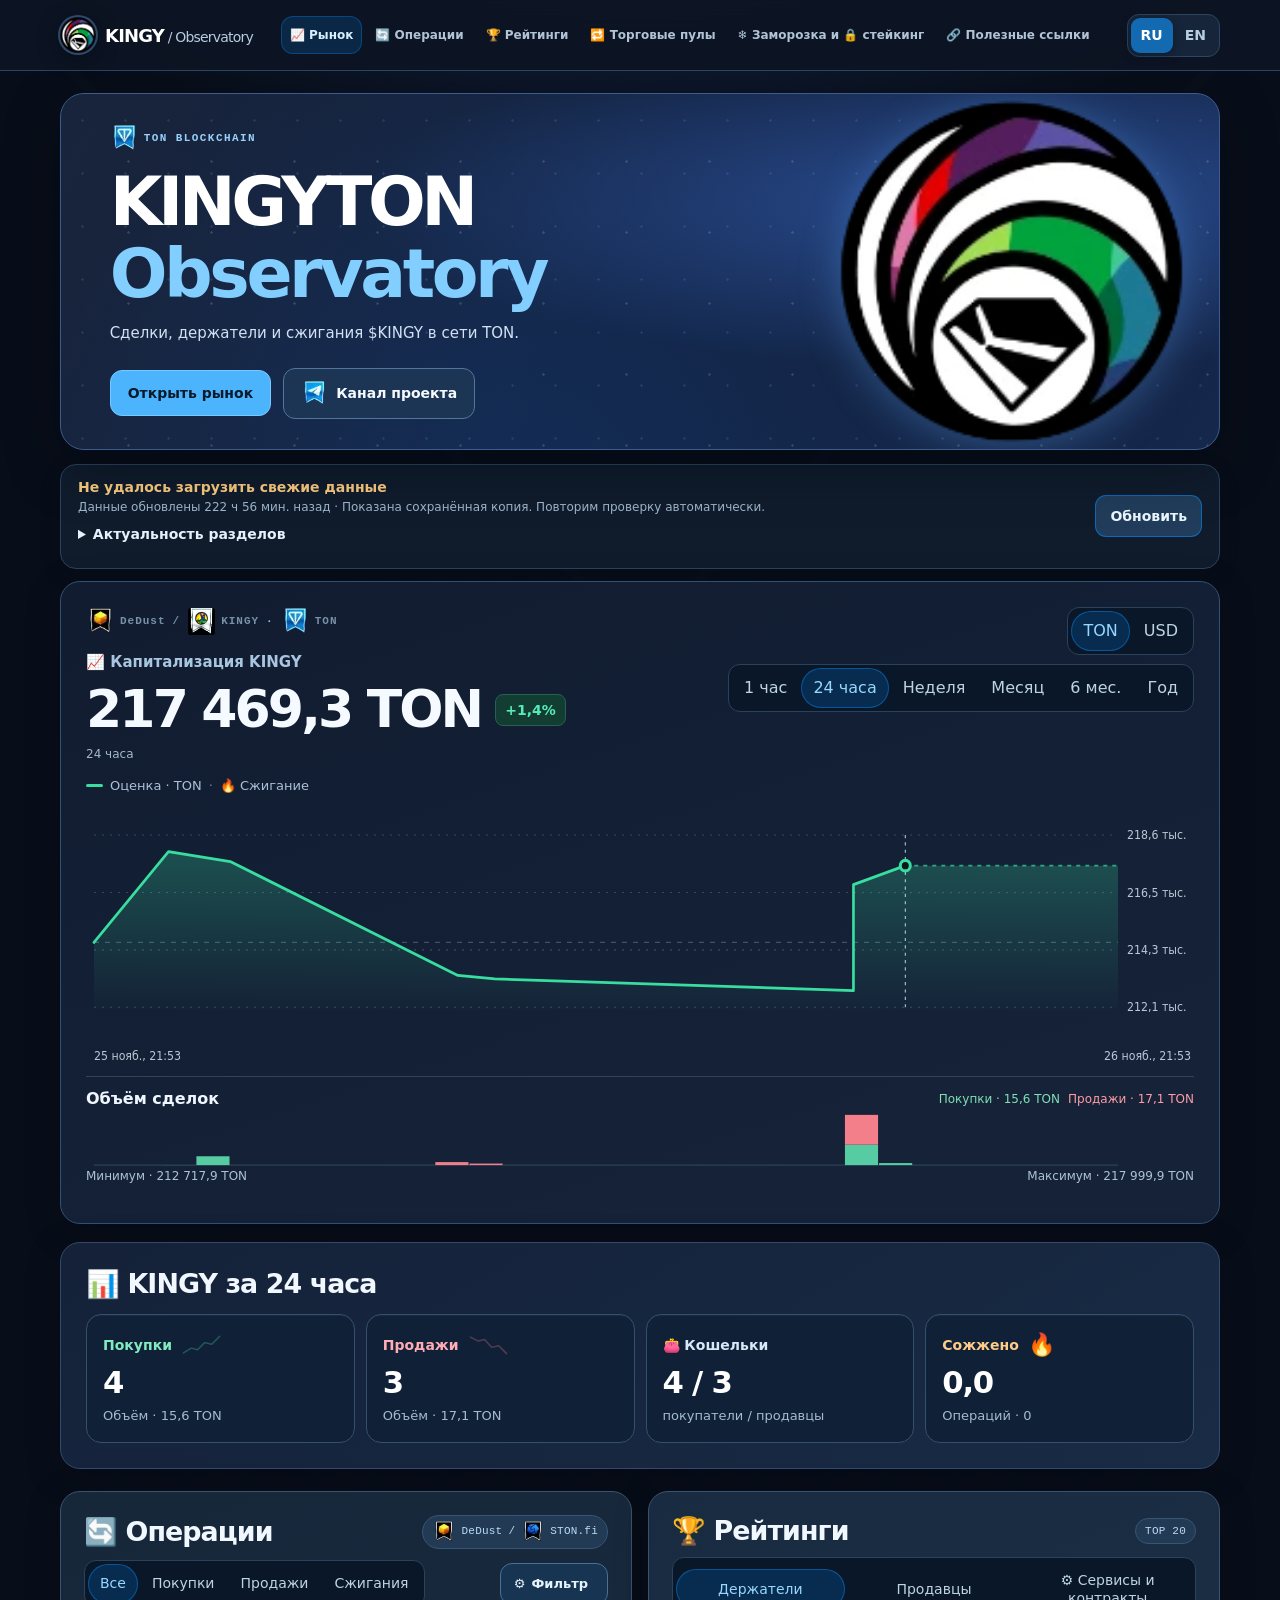
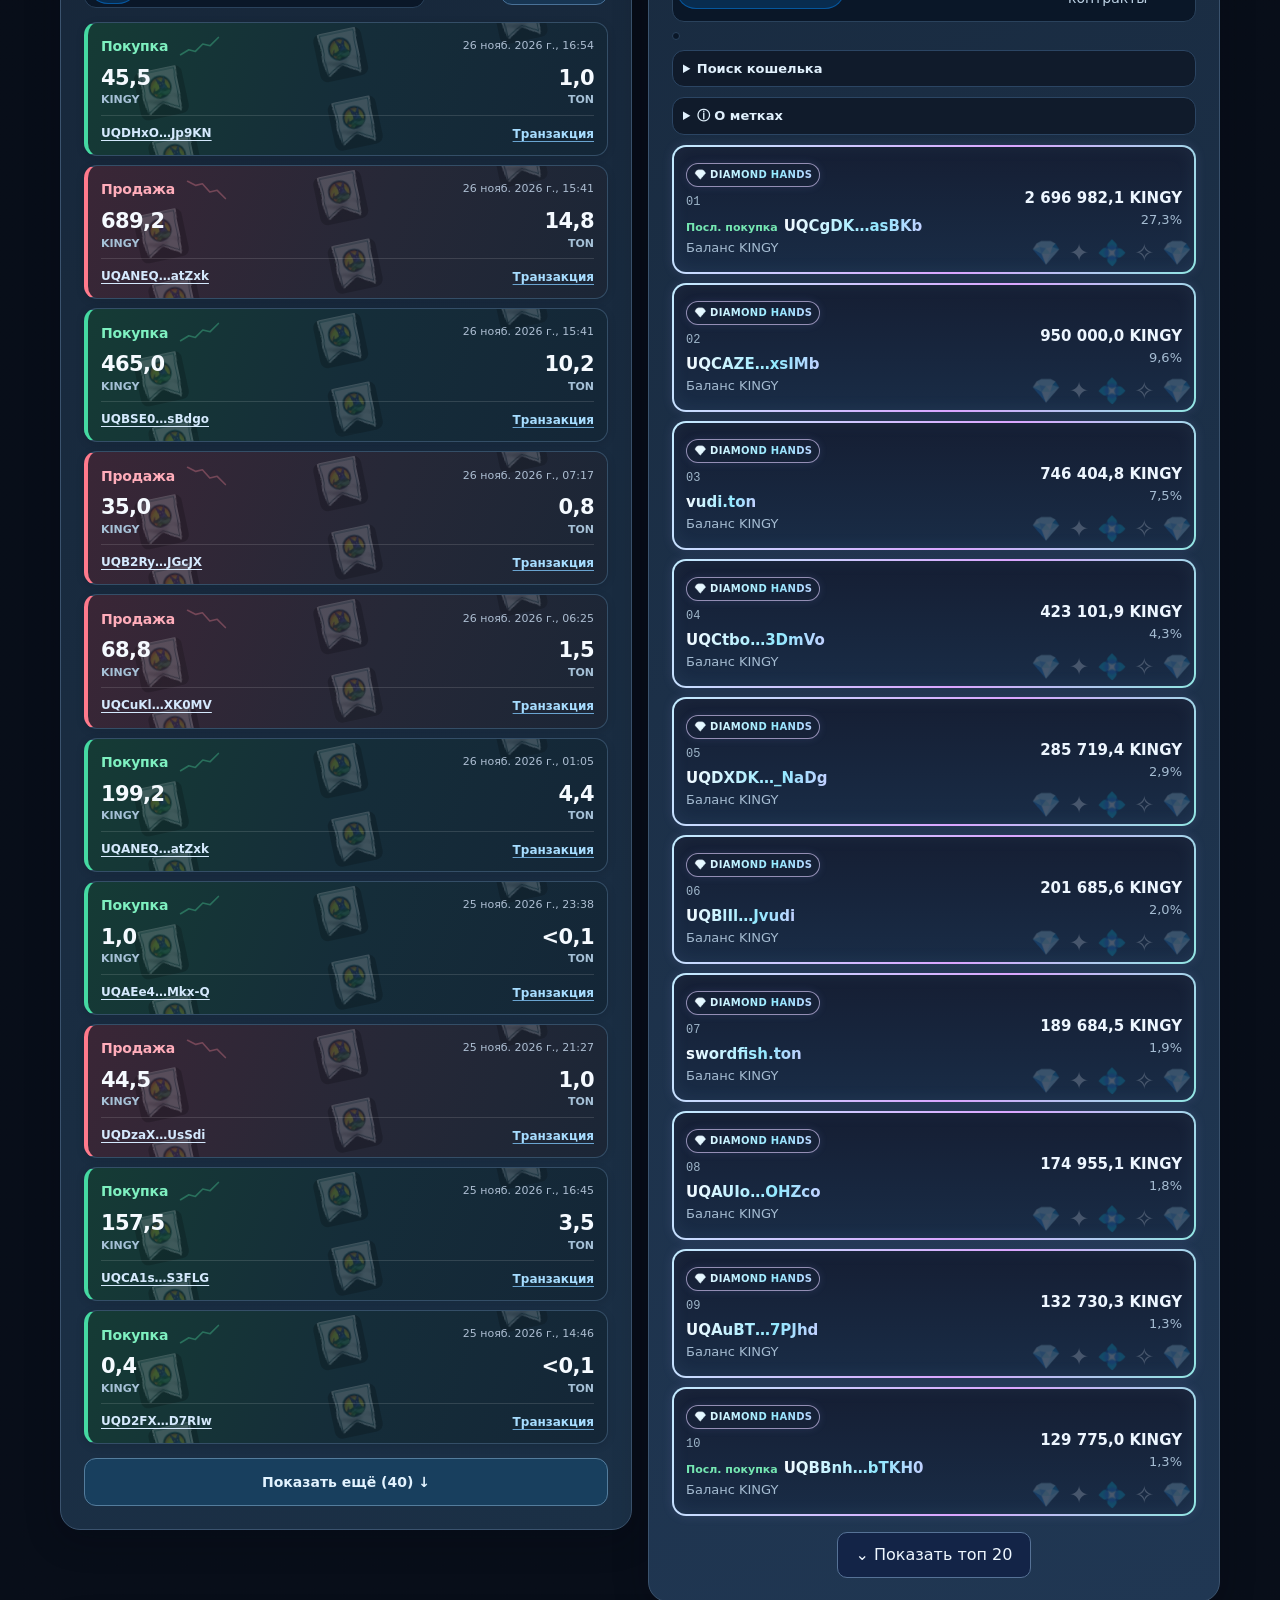
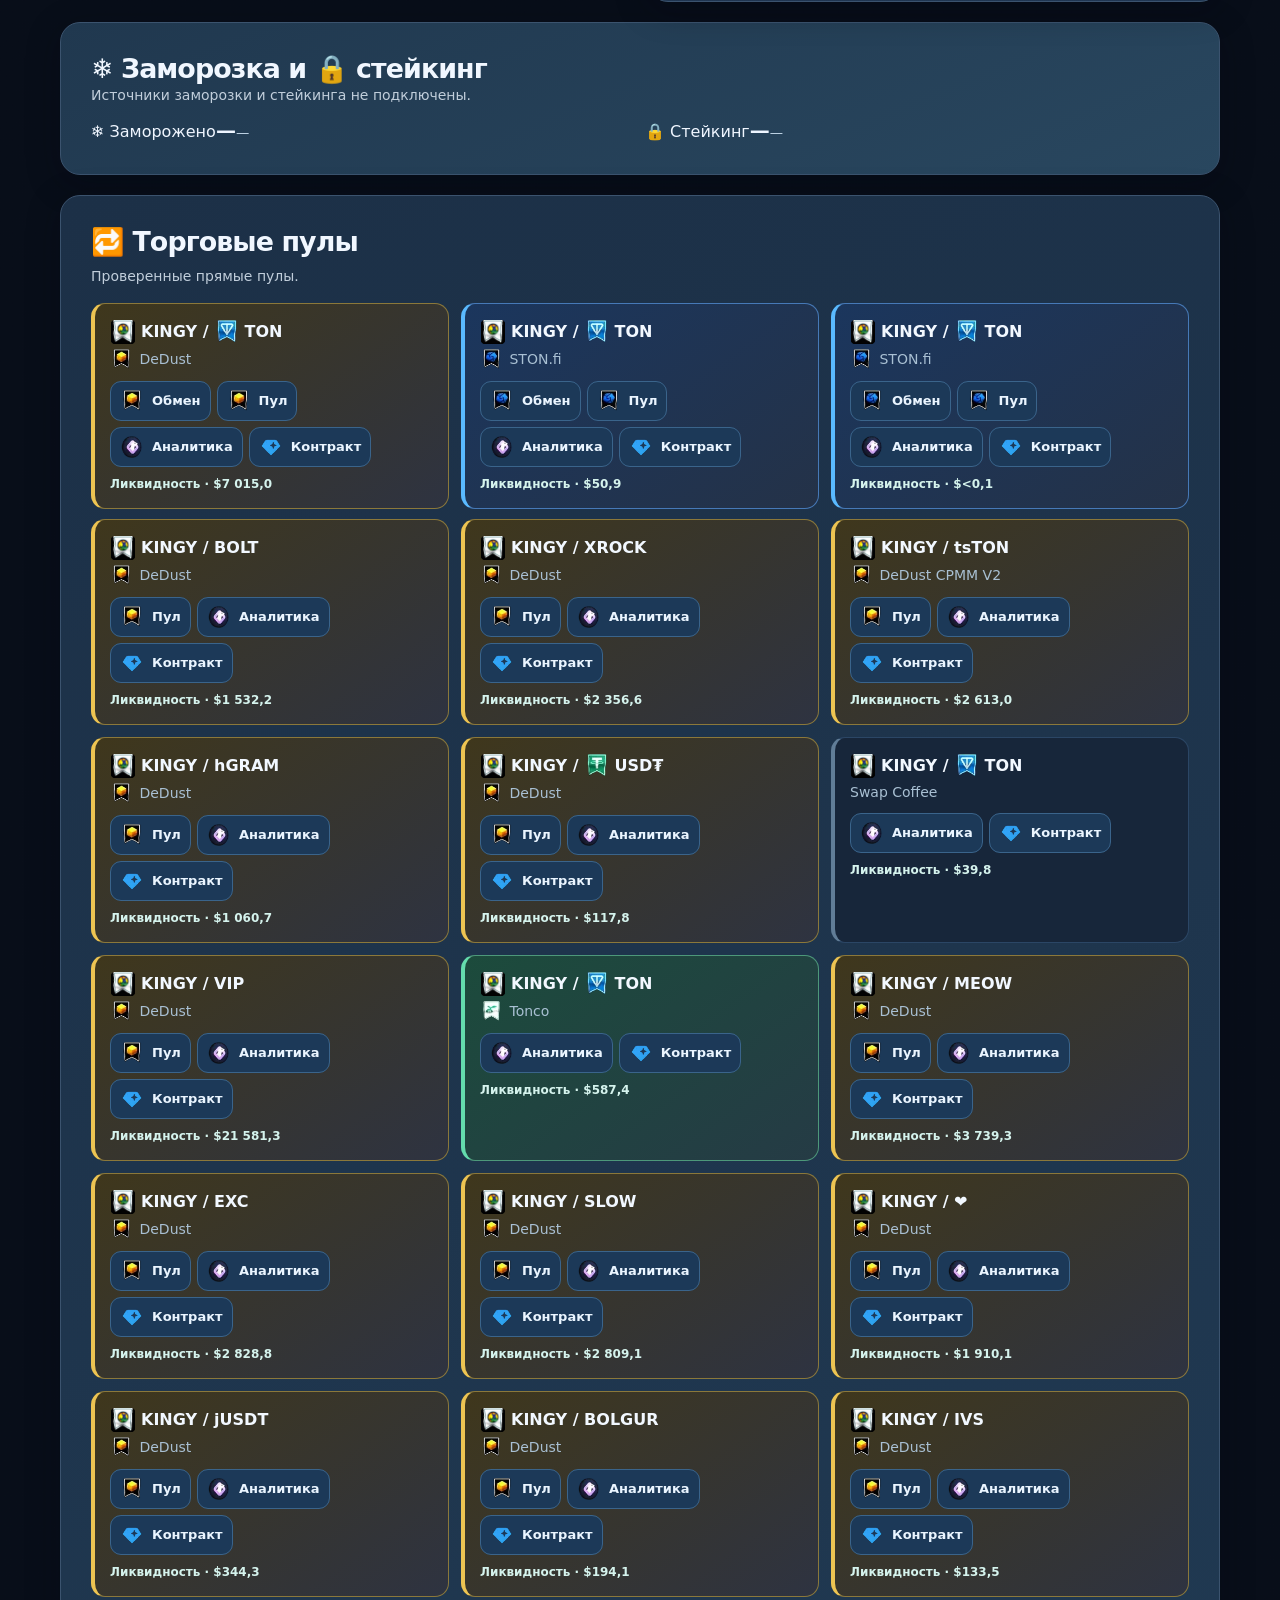
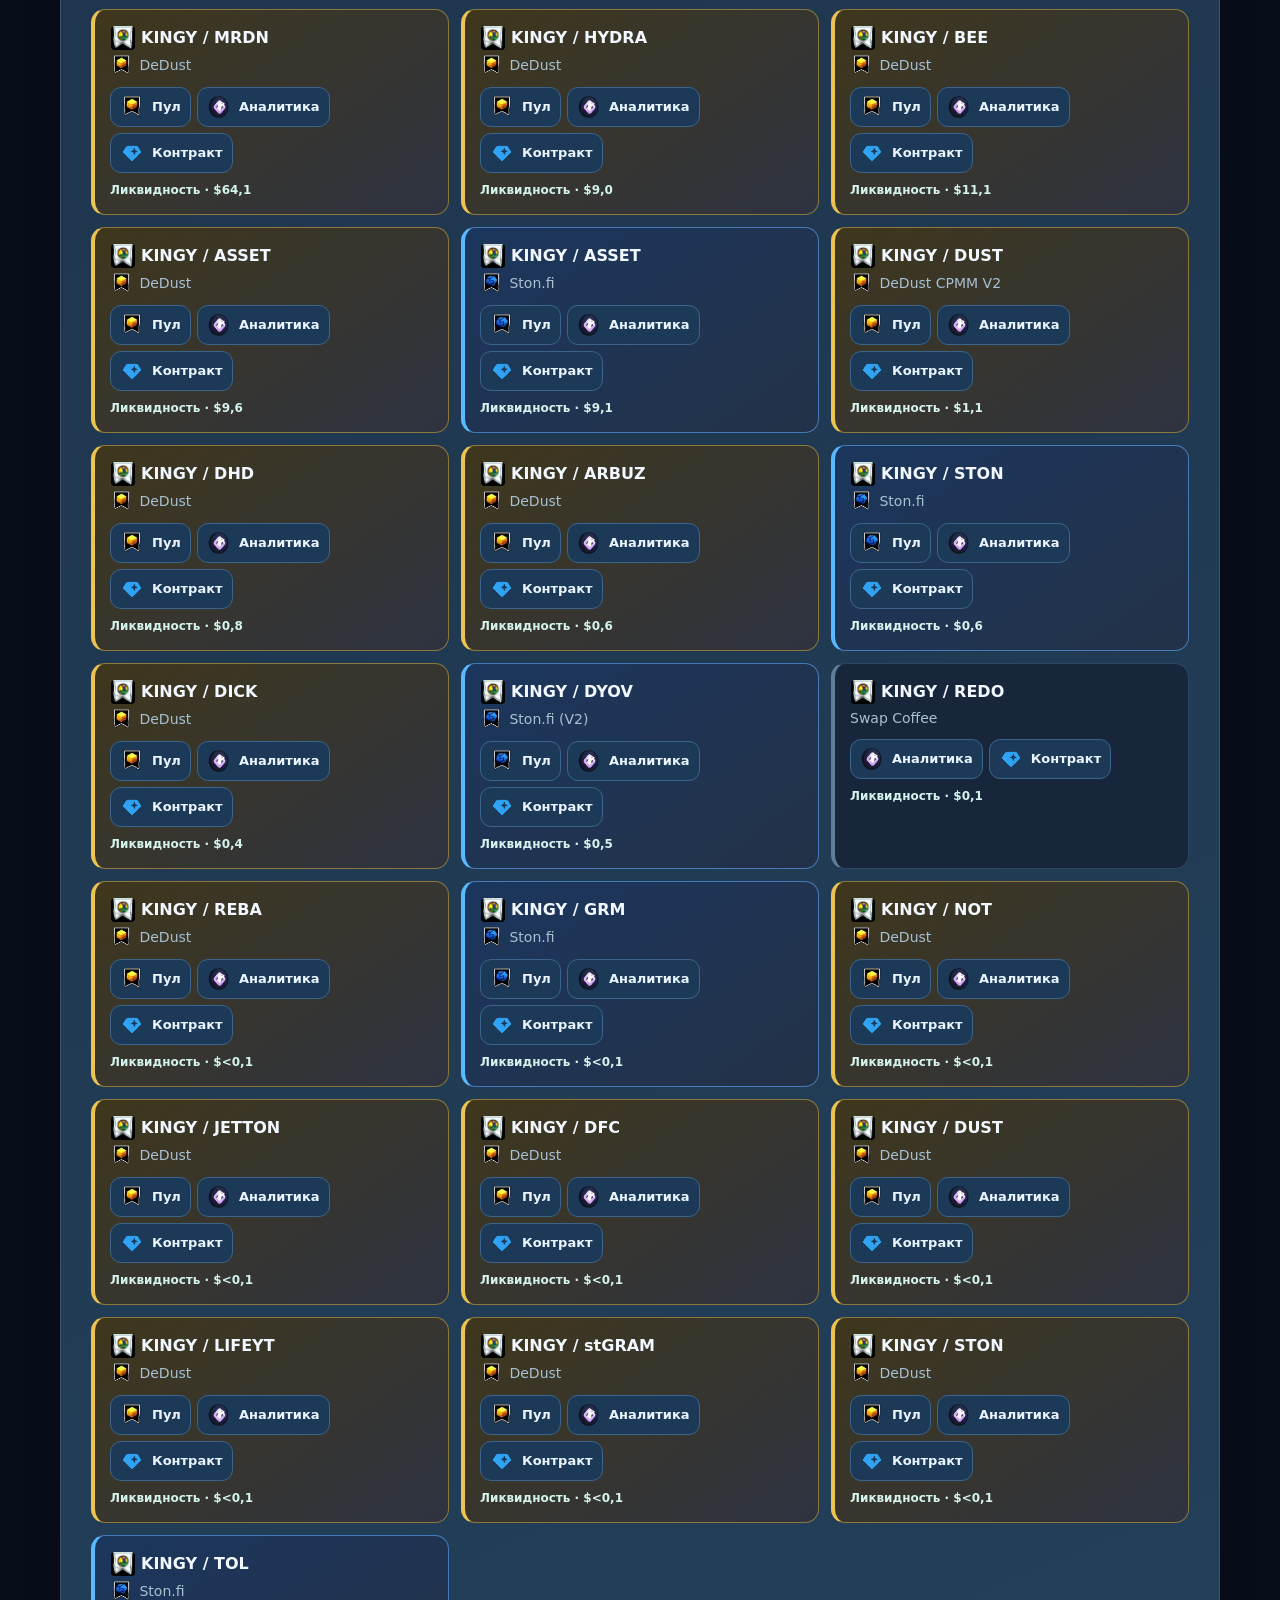
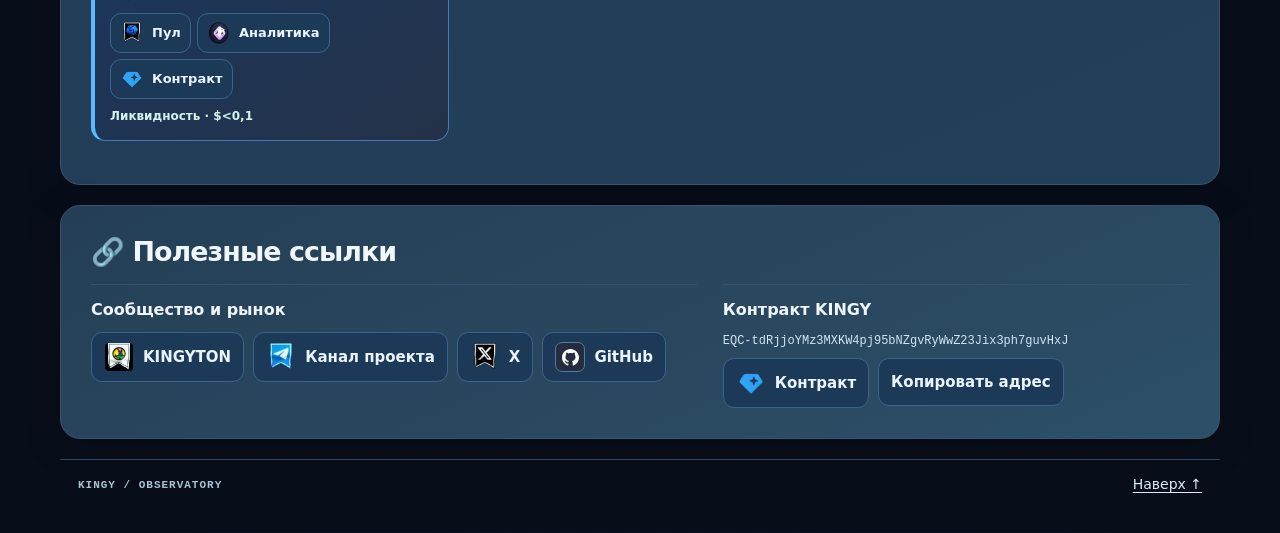
==== commit bad42f88: "Refresh KINGY snapshot" ====
--- a/index.html
+++ b/index.html
@@ -1145,7 +1145,7 @@
 <section id="links" class="panel resources"><h2 data-t="links"></h2><div class="resourcesGrid"><article><h3 data-t="projectResources"></h3><div class="resourceList"><a href="https://kingy.wtf" target="_blank" rel="noopener noreferrer">KINGYTON</a><a href="https://t.me/investkingyru" target="_blank" rel="noopener noreferrer" data-t="projectChannel">Канал проекта</a><a href="https://twitter.com/kingyru" target="_blank" rel="noopener noreferrer">X</a><a href="https://github.com/Freebielife/KINGY">GitHub</a></div></article><article><h3 data-t="contractLabel"></h3><p class="contract" id="contractAddress"></p><div class="resourceList"><a id="contract" data-t="exploreContract"></a><button id="copy"></button></div></article></div></section>
 <footer><span>KINGY / OBSERVATORY</span><a href="#top" data-t="up"></a></footer></main>
 
-<script id="snapshot" type="application/json">{"schema":1,"token":"EQC-tdRjjoYMz3MXKW4pj95bNZgvRyWwZ23Jix3ph7guvHxJ","updated":1795695544,"errors":[],"refreshStatus":{"holders":{"attemptedAt":1795695423,"ok":true,"lastSuccess":1795695423},"burns":{"attemptedAt":1795695423,"ok":true,"lastSuccess":1795695423},"zeroBurns":{"attemptedAt":1795695423,"ok":true,"lastSuccess":1795695423},"trades":{"attemptedAt":1795695423,"ok":true,"lastSuccess":1795695423},"rates":{"attemptedAt":1795695423,"ok":true,"lastSuccess":1795695423},"pools":{"attemptedAt":1795695423,"ok":null},"identity":{"attemptedAt":1795695423,"ok":true,"lastSuccess":1795695423},"badges":{"attemptedAt":1795695423,"ok":true,"lastSuccess":1795695423},"domains":{"attemptedAt":1795695423,"ok":true,"lastSuccess":1795695423},"fragmentNumbers":{"attemptedAt":1795695423,"ok":true,"lastSuccess":1795695423}},"holders":{"totalSupply":"9893594.05190885","holderCount":843518,"holders":[{"wallet":"0:a00ca71724a78eaab36e41cacc34aaa9ba1cd5a5fbb5115fec1ea48153979ab0","name":null,"tokenAmount":"2696982.113408093","share":27.25988249828931},{"wallet":"0:80644e667bca072bee1de2870306f3d77f0c6910e11f8c2fea3fad00a02f71b0","name":null,"tokenAmount":"950000","share":9.602172830375114},{"wallet":"0:23f9141394d3708e4b9155859d7da994d238ef41b1f7d659314f0fa8b2e963e2","name":"vudi.ton","tokenAmount":"746404.796176082","share":7.544324057161736},{"wallet":"0:ad6e88820bcd8614a5a144801421de475772a3346f670d7d65d16e727fecf70e","name":null,"tokenAmount":"423101.943972745","share":4.276524200941038},{"wallet":"0:e35ba8416e7ca81107aef5ec530d0030916142b1391ff3f40716b47c3e5e78c8","name":null,"tokenAmount":"289593.282309671","share":2.9270786813190246},{"wallet":"0:d70ca00b0514ae4a327c7b0803de6dccde20736e9124e314d66925301232bf35","name":null,"tokenAmount":"285719.39912221","share":2.8879232119604086},{"wallet":"0:65225e852df12833a24b7f72834edd48c2d119db0ff21ce0bdcab1c5144249be","name":null,"tokenAmount":"201685.590705521","share":2.038547262474431},{"wallet":"0:28dc4c17b4ee717e8acf85029deefdf95e2bf76fb755ac17836d4f6b35c8dde9","name":"swordfish.ton","tokenAmount":"189684.538035768","share":1.9172460183887436},{"wallet":"0:14228dc725eb91a9868166199d765c6a659ee4614438fbe0846a5fcfc592ce1d","name":null,"tokenAmount":"174955.096407887","share":1.768367445540496},{"wallet":"0:2e0531a345d8964019b2cc2a4563e5d6e28d6a84d52b69db2ef7837ec469fb3c","name":null,"tokenAmount":"132730.320486425","share":1.3415783969912964},{"wallet":"0:419e1424e1c0905d05768761c83e7abd416e433ca66cd68df30143fa0a9e9b4c","name":null,"tokenAmount":"129775.044780055","share":1.31170779899764},{"wallet":"0:8dd3bad49f7a87ad1345d80e54c24ce7550df651ad3ac866ac2e0795734eb0d8","name":"domainisfree.ton","tokenAmount":"116575.765629872","share":1.1782954204329832},{"wallet":"0:13631be419fa3e0ae02f4735a9fe3719a458dc7974d65eefbc79abfc8c26c28d","name":null,"tokenAmount":"113255.980977979","share":1.1447405299202429},{"wallet":"0:500dfe54b08f7acf78b61aa74082be199d883bb20ab09bd83509ca25893541fa","name":null,"tokenAmount":"101082.536569887","share":1.0216968276597556},{"wallet":"0:37eb2daba8a58380fb8abc630e912ea2eacea801bf88f4fc154aaef94486a8e2","name":null,"tokenAmount":"100004.7020615","share":1.0108025610996774},{"wallet":"0:216ee037a4cca9a49368ac7a56b47bf3d01403b114d675a79ceab02aec65e3f4","name":null,"tokenAmount":"98137.156553709","share":0.9919262508529407},{"wallet":"0:4f78bbaa9451cdd7731a6fd673b42370ce9de1447ec430e080ae061269238f75","name":"kalloc.ton","tokenAmount":"80185.089418008","share":0.8104748284324164},{"wallet":"0:2609a1f65fa154245602f8f72f5e28b7fe5c09950097e345001e9c6832d1c0dd","name":null,"tokenAmount":"70500.00560322","share":0.7125823561521394},{"wallet":"0:b650f371eabec8afe30ec3d345f4ac1675610f7eee097bf91ea8e15d380ac661","name":null,"tokenAmount":"67052.051063011","share":0.6777319820401779},{"wallet":"0:6b783a9994b8f0be6a20e99de8e58e625dee4a642b3dcbd7db6e793f035cfba6","name":"eccentric.ton","tokenAmount":"65754.585302739","share":0.6646177815437297},{"wallet":"0:c3e3f557e907084a1b0f0bc680977ab503ec650ee1ddb74acc8efa14f2534e0b","name":null,"tokenAmount":"61036.464369974","share":0.6169291366689716},{"wallet":"0:49b97558b01d0213ab9206c4dfc9244c6785de83372198bac9664a95d75ba1af","name":"doom.ton","tokenAmount":"53385.357416663","share":0.539595187922259},{"wallet":"0:bf84007d0cb6b536ca18cdcac51bceedcd49d94f4eeff7e4d515508c5230ffc1","name":null,"tokenAmount":"45117.523206051","share":0.45602763737153856},{"wallet":"0:fe98106451d88f11b91d962dbaf032ac43134cc8f3470fb683312c258971b9ed","name":"hochudeshoviydomen.ton","tokenAmount":"44861.372304029","share":0.45343857923272624},{"wallet":"0:785ef3c0778ae6533e0794f68b974bf2c1326154a3c80b691ea24c71d5a6d42a","name":null,"tokenAmount":"37691.435603859","share":0.38096808304548224},{"wallet":"0:1ca09f051a65470bd90c2cd86ddbb60f6c8f959aa58b76cef2b1ad9b12c3d269","name":null,"tokenAmount":"35962.272486197","share":0.3634904797742183},{"wallet":"0:b252f158703b44ea17ae22ab7107c76a3f787f6186a3c14fdfbe68848e18f3fe","name":null,"tokenAmount":"34872.467325439","share":0.35247521924260455},{"wallet":"0:9956e0f89aff4d549546b31878e327bd2f62215e24b5a95d9ecbe1fae95d07d5","name":null,"tokenAmount":"34461.004498244","share":0.34831633800049805},{"wallet":"0:041484a29f457fe52d7f45f8f0146e030f0d014b100b9a4572efe68351e2c56e","name":null,"tokenAmount":"34302.865928302","share":0.346717944442886},{"wallet":"0:c3f4d3ba5bd5a24aa341507928475fbb1a64c1395c2dca865cdf4e7958a37f15","name":null,"tokenAmount":"31190.839538848","share":0.3152629810279117},{"wallet":"0:e8598921f2632d88dcf79a18c7f5fb735f06f053e68dfaf4e7983b1bfcd6e5f3","name":null,"tokenAmount":"30764.753520612","share":0.3109562951461134},{"wallet":"0:b72067d3a792d2a0fa6c07d96db10c7ae7f44639133b888c7da821f59e43299e","name":null,"tokenAmount":"29666.54759362","share":0.29985612344682966},{"wallet":"0:81c572003ac92bfa548f3bb0f6b8ac18f3ddb0e59f6af2ce180c6703c6943b91","name":null,"tokenAmount":"27618.960830442","share":0.2791600371465944},{"wallet":"0:23d7aecad16882e9da584b235a5b203a13c47644eb9f9a02f37cde4e23f38a8a","name":null,"tokenAmount":"27214.884713917","share":0.2750758174544893},{"wallet":"0:d8a0a4e497a3d9905cc767a73f8b2148f3802fd825cff704f5598390faf3078e","name":null,"tokenAmount":"26230.430123919","share":0.26512539312099787},{"wallet":"0:4593b1dc6d04dee91f9fbd4a9e6f03f4d78328da810f90461f3aaf7ee20764b5","name":"tonythemoon.ton","tokenAmount":"25022.657015336","share":0.2529177656173206},{"wallet":"0:19dd9de25ac93578116413f89610061cf28f52daf1581373bd8671f7abddfd64","name":null,"tokenAmount":"25007.851526552","share":0.2527681183940131},{"wallet":"0:37f364b515d0219d67cef170414ca644647f89fd571692d37dfa73081a49999e","name":null,"tokenAmount":"25002.136291139","share":0.2527103513643269},{"wallet":"0:94f9c09619455919ef5ea7dc6b6bde354f0916b6c2e3d8a574b6aba0647f0a90","name":null,"tokenAmount":"25000","share":0.25268875869408197},{"wallet":"0:6c0308fe387a3584726b9533b0766356b35026da2e918d22e30d371a71803898","name":null,"tokenAmount":"23266.902682633","share":0.23517139030122153},{"wallet":"0:a6d18a7fdb221d632bef0324387532694ed6a54196435dd0a47197bbc6f13d8a","name":null,"tokenAmount":"22998.519654211","share":0.232458695328961},{"wallet":"0:98820812c69d9ed3e5690169651aaafdeed5640af4a2bc5d7a84e7eb6b081f57","name":null,"tokenAmount":"22708.168946809","share":0.2295239609353866},{"wallet":"0:4b00d13f14b6e235136b3d4bfecbb22e06b806e7b02d0144a42eb5e3e856f7da","name":null,"tokenAmount":"22179.212868423","share":0.22417751074134468},{"wallet":"0:bffadd270a738531da7b13ba8fc403826c2586173f9ede9c316fab53bc59ac86","name":null,"tokenAmount":"21361.324178081","share":0.21591065962484673},{"wallet":"0:f07c5d31506e20930065edae2f6874b0c1319e8e3fda9c0962997927113edf60","name":null,"tokenAmount":"21127.984736085","share":0.21355216946675318},{"wallet":"0:aeaff181101f54db3a0643865fb611184551374bd32045590f99c9191b754737","name":null,"tokenAmount":"20814.14205474","share":0.21037998876378156},{"wallet":"0:ebd9a89ff4c68f7690934616b0148205f8bedb895f9fd2eb8111db0920f39cb6","name":null,"tokenAmount":"20500","share":0.2072047821291472},{"wallet":"0:ad5fc5c18b4b888432efe9a090515fb818f3b431529d67499793e47cc84f1a4f","name":null,"tokenAmount":"20173.992186536","share":0.20390964174079562},{"wallet":"0:c8ed409e28b4cd07e219e11a680e7f23cab058fdb6c28b4e80ff8f7894f56cb0","name":null,"tokenAmount":"20001.761643286","share":0.2021688128534736},{"wallet":"0:10fa1a8a361999e2101989bb2472266ae298c33dc5be3842cb0d7b1ed998ecb0","name":null,"tokenAmount":"18444.186294883","share":0.18642554159905536},{"wallet":"0:2c7f423f22fc02483f53b03f8efaa6a46412270330c8dd3673ed99e5d573eb8d","name":null,"tokenAmount":"17381.815481094","share":0.1756875751106888},{"wallet":"0:026c50942fcd25d4fa3872a872199545f369978b1dec8fba9d6fb954e68eb8e1","name":null,"tokenAmount":"17207.240635137","share":0.1739230510657254},{"wallet":"0:82510c4ff1360c159c2543653dfdafdcb7f6f5dff294c54e239cd793f28f1ee2","name":null,"tokenAmount":"16412.957923402","share":0.16589479856650594},{"wallet":"0:c6ad1f60098d2bfb71b210fe93fa97577db9f61b6b6c0fe6b7ee87e603ba49ba","name":null,"tokenAmount":"16300","share":0.16475307066854145},{"wallet":"0:37896cf30b8430e6afc1e28db594aa05f075af74270adfb71cc3ae98f8a8427e","name":null,"tokenAmount":"16074.142730886","share":0.16247020694956335},{"wallet":"0:04b548c78d18e71e47b4276cc00faadd67c7ee0db8a9a315ef25bd658d545bea","name":null,"tokenAmount":"15463.126040136","share":0.15629432498448403},{"wallet":"0:77b79b247e7b0c445f4290eb0a10db20e8d6803712219c94f210902512614b2c","name":null,"tokenAmount":"13986.81354406","share":0.14137242210136378},{"wallet":"0:3e0aba17e830638c096707e75f8dcf4ebc13448cb6357e8ed13a22acb44413f2","name":null,"tokenAmount":"13312.201026494","share":0.1345537421148341},{"wallet":"0:668275d1b634bed928f259fe1fbc6f49936c97553aa8c48af11aa50aebcea41f","name":null,"tokenAmount":"13204","share":0.13346009479186632},{"wallet":"0:9b61294a3ff1b315a5114c366ae525042bfc30972085f2449e92fa70357b260b","name":null,"tokenAmount":"13081.538106671","share":0.13222230503936105},{"wallet":"0:8b3ce205a2c660766abca8109ceda57e69fedc8f468d3277324976881784228f","name":null,"tokenAmount":"12421.256905476","share":0.12554847955460097},{"wallet":"0:68cf02950f26bd20bdcac38991e40429878ca8d7912e31dc97f272e58de694c6","name":null,"tokenAmount":"11251.585208406","share":0.11372596398611222},{"wallet":"0:29412003dbf9a341094d2bc20c421608b1b4ac3b507e217aabcd11f7666752c2","name":null,"tokenAmount":"11000.235966931","share":0.11118543887303155},{"wallet":"0:3b648676c018f3eaa7c689926c27bef029d1d767a5bda908cdc43eec7ea6178e","name":null,"tokenAmount":"10564.803073315","share":0.10678427897773558},{"wallet":"0:69a4eb6532d217405350c291b307cb91b3b43660b36fd005a26c8389026f6ee5","name":null,"tokenAmount":"10259.631588207","share":0.10369974282730478},{"wallet":"0:ac137369d164071f23103415042611158daff7e516e39b9a7d2c98458113a310","name":null,"tokenAmount":"10127.485448469","share":0.10236406906664039},{"wallet":"0:6042a477c46809a4283230b880c1cf24a014ad3bbd5f36359f0a81d3d78596b9","name":null,"tokenAmount":"10000","share":0.10107550347763278},{"wallet":"0:7e3a020d207c99aaed803ab62d4e83b9c1f0257b90157b963f12af703d883bc8","name":null,"tokenAmount":"8502.177982262","share":0.08593619202135756},{"wallet":"0:441a8ba67757fe5b8b2a8ea1e2c5868d7bc723405b38e57eadf6913e89918791","name":null,"tokenAmount":"8469.28427967","share":0.08560371726628457},{"wallet":"0:2c3838f7f58c356820e2de8884d6d84066c041b54881ba8fa31e3597a49db345","name":null,"tokenAmount":"8398.131575463","share":0.08488453772613282},{"wallet":"0:d4d13d399b1f764258c80aab1cb5c9b83ad5f1403e98f2c11152aaa7328c36e4","name":null,"tokenAmount":"8223.68266476","share":0.08312128657808979},{"wallet":"0:1a661d1d20b16fbc9b90ba2c5122cb5b3557cdf43c7a0c94f715f12ab0766dd9","name":null,"tokenAmount":"8222.794333097","share":0.0831123077210805},{"wallet":"0:44219d9e01b6b441981b185bc1aee7d32549943b4ec26a532213f1408bbfb687","name":null,"tokenAmount":"7897.956270013","share":0.07982899064358906},{"wallet":"0:be262dfa6e5a2635d6ad17e60ad25f692363bfaff47b309ff772f80c3ea66f03","name":null,"tokenAmount":"7708.85738506","share":0.07791766414322072},{"wallet":"0:17b4138c249a67173c3d1d80bc60210c02a6a810ab77acd09283f172378f5a78","name":null,"tokenAmount":"7292.315674015","share":0.07370744782688991},{"wallet":"0:7a64188a0eb8586aca1bfae0c4497ad2227ac31045caec4abe34a29577e556bb","name":null,"tokenAmount":"7068.525130136","share":0.0714454736372796},{"wallet":"0:f94502ed4036182aece25d67dfbc8772b8f17a0900069d99ea58e4f0d7e681db","name":null,"tokenAmount":"7006.232256582","share":0.0708158452815257},{"wallet":"0:db0925835911a3793b907c1374f90947e157121749e1dea2ca8a3b81761c450a","name":null,"tokenAmount":"6928.429043572","share":0.07002944538880937},{"wallet":"0:ef865cc6d5c21d6ad468a4d84387d4adcf8a654b980b4fedab90c816a96afdcb","name":null,"tokenAmount":"6917.120750662","share":0.0699151462488743},{"wallet":"0:f21e0963e157e09cb8122c2123b8d4b5f3497fb8f5cdc77c1536fbc46783c9bb","name":null,"tokenAmount":"6847.393571771","share":0.06921037527762601},{"wallet":"0:351f7d2b925fd70adc42f30649e82d14fccfd59437228413aa2a92783900d755","name":null,"tokenAmount":"6766.331683345","share":0.06839103815907545},{"wallet":"0:ed65a5917cef6e2b1fa363488d5d9014791a3d8cf848770769f7fc688c992b2e","name":null,"tokenAmount":"6483.178785759","share":0.06552905599060989},{"wallet":"0:c5cc1497a10d8d168a4dc0bdee1dee41c13f7da77b850eaf936fe84f82449b97","name":null,"tokenAmount":"6472.805545029","share":0.06542420793766195},{"wallet":"0:13b18fbe2e88bb3298f0d506aefd4b53919c6e83422689f1bcd6783a5d1f4179","name":null,"tokenAmount":"6400.954465708","share":0.0646979695358838},{"wallet":"0:287f2560c9a781d3a0aa9e56bb62282e91e814300e64f9f34e4f4f3f2d3f264f","name":null,"tokenAmount":"6313.383251608","share":0.0638128390803533},{"wallet":"0:779dcc815138d9500e449c5291e7f12738c23d575b5310000f6a253bd607384e","name":null,"tokenAmount":"6227.974774415","share":0.06294956859699925},{"wallet":"0:df562e58e5b103604d31aa50cdeb9b5aad395dc16deba8354642b6792172de69","name":null,"tokenAmount":"6000.000008231","share":0.060645302169774915},{"wallet":"0:a6c9014b143fdaa2d3e8ae9b4bb84966f385b8b22cf1bc1ff733ff55749583a3","name":null,"tokenAmount":"5950.040745787","share":0.06014033640928507},{"wallet":"0:d54db351b9c636ab529589a0414a9f0202c85e2c45cee31006dace7185d7f65c","name":null,"tokenAmount":"5750.006153286","share":0.0581184766942869},{"wallet":"0:a0014d121fe0ef2fdd862ffb6c10fa4863ac25a5dea33f376462651273159f30","name":null,"tokenAmount":"5638.246803611","share":0.05698886344061355},{"wallet":"0:1133c5ca7d5b89fea0022b4ebb1786399b34334d477eee4b6e227f619c2c0d84","name":null,"tokenAmount":"5552.564780778","share":0.0561228280809308},{"wallet":"0:6190b28c6a920bfb9e9d4e05fb3f19fdcce92d22648d8dda6a8c091c7c808d4a","name":null,"tokenAmount":"5533.86312108","share":0.05593380011394654},{"wallet":"0:3fa0de966d57218683b217a199ce10b1ab14b1367b49b606b25742bb5c2f3dcd","name":null,"tokenAmount":"5463.343327815","share":0.05522101775300669},{"wallet":"0:a37f8ab6991f3f5355808cfa9ddfcf1f6d78b1860a9c8a509b436bcc553100be","name":null,"tokenAmount":"5146.108533353","share":0.05201455109591969},{"wallet":"0:78a527e6ffde9719b2a3fa3530b8dd75459fdba24edab249e9e42fa91865a229","name":null,"tokenAmount":"5002.151149654","share":0.050559494592249773},{"wallet":"0:c63bfe62ae8d63fe20e7d0c44e7e64f2bea4441c8d10565196183f7cdcbc97fc","name":null,"tokenAmount":"5000.582976271","share":0.050543644200827076},{"wallet":"0:40b2ac12bf3c3ea33e714fb411605183b3070f977980842f8d355475cf9cd651","name":null,"tokenAmount":"5000.463962347","share":0.05054244126159816},{"wallet":"0:cb866a6f8b493df539d176249ae3bf6a2a3363f1c80b8f8ca2abc4bb11825147","name":null,"tokenAmount":"4986","share":0.050396246033947704},{"wallet":"0:46a96778c93117902a6c98b5770c48c5a0cf7263dcd09f7522efe76aa6edff2b","name":null,"tokenAmount":"4973.712850186","share":0.05027205304857219},{"wallet":"0:26c8228f741ca57bb7b99e66cdc04528752892c7e76ca0b0c786d8176ef8e241","name":null,"tokenAmount":"4929.096503332","share":0.04982109107641212}],"asOf":1795695423},"engineVersion":"1.3.0","methodology":{"valuation":"last observed swap in primary_pool times CURRENT total supply; not circulating market cap","primary_pool":"EQDsIxN6kTHNTzkW-KDAFoOd7uK8IV_qhw8wR5NkYH1Gh_SQ","sellers":"sum of successful supported native TON swap sales; service roles excluded","holders":"balances excluding known services and identified contracts; unclassified accounts may remain until verified","burns":"accepted burn notifications and zero-address transfers shown as distinct evidence","usd":"historical TON/USD rate from CoinGecko","history":"incremental confirmed swaps; missing intervals remain partial"},"serviceRegistry":{"asOf":1795661174,"source":"https://github.com/tonkeeper/ton-assets/blob/main/accounts.json","sha256":"4286bd47e11399901a7d713c9e98a5dba17300d76fe272f4f5d46110a84f4e2e","entries":{"0:ad8afecfacc248996885d8be6824280f9f3a7e54c2f6080b7971b9f556c280c4":"Crypto Bot","0:dddcd3cdad60af4c0d69389f567ad51d0c263fa4968d655ab424c69aadaf9322":"Wallet Bot 1","0:436a76c2794a88e3fbfec6b9c0374fc8db046f10868b835420d9937973a665d4":"Wallet Bot 2","0:6e814e6450e8c578067bb656298fb4d01397dd15018d7f34dc369eaba4c2111c":"Wallet Bot 3","0:5f00decb7da51881764dc3959cec60609045f6ca1b89e646bde49d492705d77f":"OKX 1","0:f15db2c62cd86aff0860d39c491fc73a31395fafeb5945e644498562260c782e":"OKX 2","0:e7e86da08742ed933434ffeb8f08a63c7e100ee842e25f599a9cbf0891574a6c":"OKX 3","0:0338def34b84c6ee9134a04ab1601450be446340a37ae259de57cb37bdb590cd":"OKX 4","0:a30a49ec725e9f57244b66af4c2da7ab76004b4fce80d3a34b1cd0c37762abce":"OKX 5","0:24da1e7b8da901e5b3dd0f98c397feb6e5a5ea483195a8b6bd0682cf2c5327ae":"OKX 6","0:7f2e84c723d8b6b6b1aacf810c8c26ab23c22022b464b87104b2d3065b0ea70b":"OKX 7","0:854ec4521efd52ad43bcf1988e4c44ebdf9a26ad18fa51abfdb685fc3b348a5c":"OKX 8","0:f9bdc0de461c1a2e002fada9550bbb095c8f9f73668d70c517a9cc7e050f8e5a":"OKX 9","0:9b9b739de2527ae72d21083f5198d710c7288453b4733e57ecadb2e189ac829c":"OKX 10","0:b31535e934db05bbc220267467903c8108bdabcbc2a06588838b726ddf589ef0":"FTX","0:57eb74407604a19f7e04005315ef70aeb7b675e6551977586756f6baf12125ee":"MEXC 1","0:1c7bd690f4f93de8b93db5790129dab65926c6e1fc9b57380089db5529516630":"MEXC 2","0:d887d0e2d1c4fc4126e71c970d33ab1896940000eae703bb1ab6cecc830777e3":"MEXC 3","0:7994848c1fcbcbc57a6a5a987b66eb424b8b54e10759b6b514a66b600c2b0eef":"EXMO","0:8d195793baad9a08c46dc353aebe999341dabd07721b9725f19e18abc3d10d92":"EXMO Cold Storage 1","0:26ab8ae763a3a7c3067d882b7b01cd5d37254cb8768f57b6a47c00028effc7b8":"EXMO Cold Storage 2","0:0130c77346e9ed82df677d107ad6a775c11f9c18f6a05c0dd17906b355850dad":"EXMO Deposit","0:342a359e38357c083968129fddddf049ef5c47315bfbef27505a356bf9f02d65":"CoinEx","0:555f3053e257130374bb831ae0e219e5e5f9ec0ca8f8a0d133369d3d690c64c2":"Huobi Deposit","0:85af78e8d035e920117cda654615cdf371d464480b629e110d3c5310d85ab362":"Huobi","0:80d4123841167ca989ac912443cc99a4b9c1a87584536427ff6fd85c92395ae9":"Kucoin 1","0:b37e57033db21d10b950e6143b658c10c3bf425bd193025960aef7f22dbcf4fc":"Kucoin 2","0:07ce60b7e5f255a88c3707f3fbc79e2cf924ed6b4b7d09c6324f0ba2338a48fa":"Kucoin 3","0:a14b1f452385b2bb984ad2c4441e1d23cae071fdfc096dfba53ebba3b6ff1d10":"lbank.info","0:75726a716f747e60b0371cb0d5d35471e8e1e931003fecc3a0961a8bd82c09c7":"xRocket Bot Cold Storage (Old)","0:c1dc654b598ab84cda4f12372efed8907cedf0901865a58649087373e01b1c24":"xRocket Bot (Old)","0:45614fee399c43d77bb597558791831bc0ee31754cbb2b5b1fbf5a3488ed9940":"xRocket Bot Cold Storage","0:011a8f0a0b36b779af033473274966666d1cd6fb4e77df679375fbd6f970d012":"xRocket Bot","0:c3f1da8ecda8f8cd42bace224ea3f1b6971eaa7f54c492d4d190527b4f573f7c":"Bybit 1","0:4a1f3ebcc66bdcefa90245bdf541a50ada1c688a487534b1587abffd93038834":"Bybit 2","0:cd525c15904d7b4027eae08b318624260f371ce8c9f4fcca0cdb7b583854107c":"Bybit 3","0:ae62a192da96e266161a702cc9f6de91c0c3441f17ceba51bc442dfb2031a30a":"Bybit 4","0:e3ce05c4da977132c24a3b102da8b5fbf2ea9173337b49de346e4a4b057f7579":"Bybit 5","0:e33ef85d174eb457c072d1ee10215b69ab9b64192f7421302ab1c8e26b7ad4bd":"Bybit 6","0:7f97f36dda3f7dedc9e12f8c09c4f89e7fbc17527ab3f67de4c3b155297a56e4":"Bybit 7","0:7d133d4e425c8e00de015513a44e66e6d163b21e71720aec7579965e5de28c55":"Bybit 8","0:f2dc1860686cd658987e2bed8216532d8c004460dadea907cc7d4ad7236c496b":"Bybit 9","0:4a1c20bc9a6f9294f75f1c87a7f383a8b73a483a2e6dcb3630ddbe78b3ccad00":"Bybit 10","0:008bb088e81e38d583826901093567027cc1575ec744ac354fa4eeec302d166d":"bit.com","0:1882478daef1b7ed200cbbdc201bd4ed0b24c2e5f1a4c7c15aeb7e3b1a759193":"Coinone Deposit","0:a4d2072b1edc1355fc7fbee0095beec7889a2d3cfaa9edcf2ce9e128631abbd6":"Coinone Withdrawal","0:f3f4ed0913ab555d023745058f1a6c55a49d4876593cb9bdab1f780a99b185bc":"Paribu","0:f9873509de5a2f97f7b2805f5f7aafab447f43c91e751cc8efabc6d2ea09d78a":"BingX","0:b496b8f73b469ff06a2d89e62c4d70a103fc228c821537b49dff092060bc281f":"Gate.io","0:60ff0b28e2b3839bef250a81be9f2e78a6265b980ec5d24df4e44bbff2c3fb25":"TIDEX","0:23eef28b6da5a368d6c0b8028fd5ed47c26758676bc9db1b5653caaadc969f91":"CWallet","0:00ffafa9fb3d4f837824436d19953c792be6632af73a9b82c4dc69ca07195087":"Matrixport","0:b58c73481f25a280f9705ab3424be850614d823256263ecfa049fa9fb917720d":"QMall","0:00b402b789e5626e1c61b50c5dbe2024426e92f16c0c2fb735396df96046b5fa":"BIT","0:2c54797319837b4c6d014fc991c1a8d4294dfd4d6cec4937e370f1f27db0423f":"Bitforex","0:6a5a76a1538cf9596590ec3708470649c342624bf92e63a6a7a15254ededa904":"Bitfinex","0:59b065c5d66261a5317660e96eee476aa6a11b749bdcbe8c0d1f3dbf24200d1c":"OMPFinex","0:3cd5ad54b190a71caab984b0f210e3742c7f2147b7e9073377d7c6b470017362":"Bitrue","0:6c53cd87cc0d33486db42c1c7fc03dfaeb2f7b815afc368ab1aee567edda3f72":"Coinspot","0:9a582c23266b8ea47eb71118a3c040d42b230b2266fecffe2d3cd390c0922c35":"BigOne","0:dd528505af15c6e5206bdd8f6c9a3b541f80ca98ae8a5066ab3ff8de1ff5e678":"Farhad Exchange","0:2b6f3cda567c385f0645486f3c665a451f56b2969d1be57d86eb77c6077a81d1":"BitTime","0:cdf7f0d7c09036f064272e3c429ed570be49ef29eb3a735b64bbc17915073732":"Bitget","0:e9c0a24ffaa6aa4f228890e71ae9550bfc53a6c57e643bc31c240e18727ac1ce":"Bitget2","0:336502faf83ef5b532d315ba71450b661c90e83fce64d8bc1fd2bf642f3555d9":"Bitget3","0:b308c7f9b4f596f6250175885972549871b05c70ed3619fd5a939401eea972e4":"Bitget4","0:e2d1df206b372db1f3b890e60d185b67aa0c9f1b6b6ff60a05091c8c01b40ac4":"Bitget5","0:7a0dc94da9f48b968dfb87be38d4fab7286288db7a04d3081feee177376d9089":"Bitget6","0:8785ef5ebb0fd24c6911d10f43c00961e9748fa54297a1ac517e3c5fe76bb0be":"Bitget7","0:213b6804c2082135a4a803da8e3b30cfed51aee9af2ad2100334b7f4711d3bcc":"Bitget8","0:573dfe99490a041703e977e4724135c5b8bea0bea67839612247451ca9d5c4cb":"Bitget9","0:de2519a527de7e1d4c1028bdb74e022b28a6e370e4fec3fc27d8d971308f99bb":"Bitget10","0:06476e580e250d0abec5c365a711833483c581d57b908be37d56bdb0e338c312":"Bitget11","0:c9959a997e1d4e4383d8db37b86d2101ce78dcf1f1b3904d9888fe572ef0efd4":"Bitget12","0:c07e51e5b694937758f45f4003071c84f4c4a68bdb168a22c3d6c8b89cd6186f":"Bitget13","0:1797a5c4c50a2b312ce9927ff6f12efd3b0b58ff311445118c2d2e64312b5d79":"Bitget14","0:6083005b354ab1c4785aa8ce8293ee5c9c182e9248f27e9c9074f35c16342083":"Bitget15","0:f99b14600ae44d2f12b178e8c6eabd78892ae82c5e45b6898f9deb7eb203f9c4":"Binance","0:8e91b50381c36dd42accdb51f5cb5d96848568b4924f8079b1a5ae7e10f43eda":"Binance Hot Wallet","0:ca1d9edeef40b3a9dbd9082f3767859547c3ce0bf641d09d58e33a3cf06fb309":"Binance Hot Wallet","0:a2faca7adfebd5c5970108d1f79065cef32b0c143fb13489066b684cdd7ee95c":"BitMart","0:5d5a830e48214791f4ab5352900c624d3bff3c5efd630196b180158eb789990f":"Nobitex","0:cad898b200a0934ee416c2039bbf3f5d7f1a323172875b3c19d378a6f540f7b1":"Nobitex","0:4532d5bcdfb05d3275cbf255bc91c3635cd48d63b719441581c5542a4750fdf5":"Nobitex","0:a32d52ced80a23fe4fe90ba94593ef686de03f9fbdaa069e642826a95234b982":"Nobitex","0:fac8ffcb6f89572a1232d59e91c65909ae408663fd2ceaecd35f35b5e9d670f4":"Bitpin1","0:c14ce5d772539be26fde315a505a1e0514104e76eef776f0b845e57df0557ddb":"Bitpin2","0:dd36441bf4aa8a6a6ecfd763efde1eb82dd86bdcfb1456b45ff4b73f87657184":"Bitpin3","0:402f5d4f4f8bea7b0bd511b9d3771834c1a22bbbbc8a326035eb07aa24f5c9f9":"Crypto.com","0:ca6e8f2a3dfc875b8673d8677f3818c4b8c02d1aa481a86a0c61bd09f8269f1d":"Foxbit","0:60def37fb0e6f41b18a73c2496d96b25442344864ca0ed97189a6f37e2439c56":"Richamster","0:97ad93444915089e812238ff10abe9066d0b03ea3dba2a8630fb9c9f88aa455c":"Wallet in Telegram","0:1f5806c73d03bbc96eb7eebf16067f1f2e8e270cfa16d57001aa9eaf7456f008":"Wallet in Telegram","0:1b44ec553616b0e4551037038834bdf0bdaa1f0440e10f3331d9841585612a68":"Wallet in Telegram","0:cf06c94efdae26faaa1d85092fc4daee78eba09e69c36dac051c1d8ffde35f40":"Wallet in Telegram","0:91887059ba56a03790b0696d7a402ac0691dff62fcd398e813f97d3b2736fa58":"Wallet in Telegram","0:6db0f022632b6269f0d4dbf8ea60a8448bbc2bcfc6812e31af8cc6405c268af7":"Wallet in Telegram","0:dd6ff02c59634745529b99a8d5beeea9f6c38a9188e6a7e96a424e3820c8ac0a":"Wallet in Telegram","0:023895aef955024920a291c6f3715e291df1b3dd254eafa8b09e21a2d58d5897":"Wallet in Telegram","0:f5066318091a8cfb530ec732104ce38f7783d92a6679ffcc0ce0960b0e94c7d0":"Wallet in Telegram","0:0c5684355f5410a923fb7dd59314905dc7ff157b28c9130671c7a4f17007e898":"Wallet in Telegram","0:23fe558cdf44249381aef36472e64a5072a24ba97fb61b2f5791da6013aec92d":"Wallet in Telegram","0:b7be71ac1b40e436db36721d9c20e82d44e78fc1e86a8ad15e00b1cc16831dcf":"Wallet in Telegram","0:55b7223f04dd1f2e1b3f28e4ad628fe6cab60004f280fb0a58cd27fc590b2eac":"Wallet in Telegram","0:659dbf460831a72795c4a9a9872fb4a3e7fd302783068dae53e8f2a5c150084a":"Flipster Deposit","0:d0a6eb95408e95ce97b0ca597fc523ff4809523635e8f519e00fdcbdf42f0c54":"Flipster Withdrawal","0:ec85cfc7fd1009362e421b5a0141f510d6540107ab73e7829fda1ef9e97a75e3":"CryptoBot","0:817438e5b0e6eb113ab74d73fc95f7ec19247dbe6ee27a42c3d0164d614c3ca1":"Ourbit","0:66a1e72196d64d6faf48fa4b2ea861f67b0484d2d14a59caf701d8c286ce44e5":"OKX 11","0:419712bc541c4489d6f1c38a105722d293b8847fd54f2717ad69142911b8be5c":"Bitfinex 2","0:6c25b5f2fe5ef1a6a1978f611f61a50883fd50a0822b19176445fca931823263":"OKX 12","0:14de4b02647941779108b7b99be85596260ccde813351000055d744dd8aba04c":"CoinEx"}},"identity":{"byWallet":{"0:a00ca71724a78eaab36e41cacc34aaa9ba1cd5a5fbb5115fec1ea48153979ab0":{"checked":1795636401,"domain":null,"linkedDigits":[],"role":null,"activated":1675151112},"0:80644e667bca072bee1de2870306f3d77f0c6910e11f8c2fea3fad00a02f71b0":{"checked":1795636401,"domain":null,"linkedDigits":[],"role":null,"activated":1675150853},"0:23f9141394d3708e4b9155859d7da994d238ef41b1f7d659314f0fa8b2e963e2":{"checked":1795661174,"domain":"vudi.vipx.ton","linkedDigits":[],"role":null,"activated":1648210482},"0:ad6e88820bcd8614a5a144801421de475772a3346f670d7d65d16e727fecf70e":{"checked":1795661174,"domain":null,"linkedDigits":[],"role":null,"activated":1720338127},"0:e35ba8416e7ca81107aef5ec530d0030916142b1391ff3f40716b47c3e5e78c8":{"checked":1795661174,"domain":null,"linkedDigits":[],"role":"DeDust Vault","activated":null,"serviceCategory":"vault","roleSource":"https://tonapi.io/v2/accounts/0:e35ba8416e7ca81107aef5ec530d0030916142b1391ff3f40716b47c3e5e78c8"},"0:b3dcd449af5a791cdd03667ab5583faecd5b6ca3af64241f123f6f181c413ff4":{},"0:9daa21aa02b192ce4929b5bea925eea629f60192af3794d257cc1254234cc1e0":{},"0:19b0f9ac7cf139c9bd80dd7c62f65336e6fc897245f5152ef52f837855a11332":{},"0:e2466d0a22bac64b02082a8b6ff8a09c186d392e5d2b29f49b99e8c21d8e7592":{},"0:bb29babdc7b9f5dda10272308db8d4e3d7d37a15bbf4adc8a0d04eebd7ba0922":{},"0:5e5f37e1e38cf436c8dc44768c2d0f485613ad9e7de152fd5ab77b076b79c7c2":{},"0:52134773a9803f5ba133f01592876a55763d347fc44e04b93f694dbd8968ac05":{},"0:79037d044be94c1e71f95942d5d396c382de55bae5306a4b31c09c8d3de22742":{},"0:03493d7547144dd3601d15efe90839781d2474fc7ff876b1ba60b61da1735680":{},"0:873369db29c765a945f2ded5f7f0b53eee01fba3259b82c30878db3bb16bef0f":{},"0:dcb33a99e34bc79ac47ecd499ad2b51950befa45225af4cbaabd3eb26e72708b":{},"0:0d110e78adb1800f6455741051c531bbe1ee4620e5381de44a5dbc9bc54f9ab5":{},"0:82801b37aecf50aabd5c6f3a1741ffad8f1b26493769377cf03c0a4e8ad97058":{},"0:a4b1b299c9e557711da76d4a7004639ea11893b5479ad8ffa0e72c19f1acde73":{},"0:d680fae7bddda4ad8e64e063712305a7f56839447965f688fc8a818e8ca6a62a":{},"0:7bc5f653bc643066444391539d404d4119928031b1f474960aba3be5cb6b8df1":{},"0:851d08c55a5b4e158169717adeceed19083f8fcb8090ec29097754f351cd7541":{},"0:a54c38e68ff56673856f4d3b1f08f359b40ffc83662c58bc6363e98c55a44f93":{},"0:3e5b48dd7993e33728ea1ec311a5ed65aa8af5d01719be3924b33fa95f36fee2":{},"0:fbb6ccadb2463bafbc58e61c6212f211eeea44f332ca71377e2fb72d194db637":{},"0:dac1c79423d7e187f8fb2f7d374f9abfc1be87774db44fdc2527d14070e19003":{},"0:744b65a1a9d6cc2626f8e3d4be17c45581e853b070300fbfc15a75cc71f35024":{},"0:950aeaf422527bb77a882bd76f84f48bee056a520e1f14d58837b75a6e504af9":{},"0:20f4c13a8a1de88a87f6ecc0c3c80fb8108009c93247e925878c4e2c0832200e":{},"0:515e82e5dfeacabe6d28adbeaf53f0f2aa7a20ba0be868bf4c2b47b87f550ade":{},"0:3660b2b65c93d1af16f7595c99a9ab704264662705ee3df95398b0048bf2fba4":{},"0:ad5fc5c18b4b888432efe9a090515fb818f3b431529d67499793e47cc84f1a4f":{},"0:840ea3fbd53c4e48c26b418d8a64d141122e2b1a7a2c3f42a1c16d099a113d8e":{},"0:69e89c0baff1f2e094bb3aa8a2e7b0f6d432ce8aaf0a1876396ae2019901cacc":{},"0:b40675d27c6e0c4c7faf300bd3734da6c60cb66ce7a5ca84e1a0af9725ec3eb5":{},"0:d29e5f7b98e0666bc3569223d49cd1ac8d4848cb70fc883145a00cb746e72bc7":{},"0:302650b344d2522a07bca152f6e1c3a945c1e1c676ea33ef2d502b0bae15b0be":{},"0:859f02af6f8470812d4d23b578bafbda6a774d754f6abeac6d8b79f7189e61d6":{},"0:29a71eb3b851da5597312d20e21b523c21b4c25f2fa5647549d28dca8e5dbef8":{},"0:91dac2f98cd5e077815fa3653d6d528ff2bcdd7e58413b0702a9b3535e9f66cd":{},"0:5ad1f0ba52ba5f5c47da546a748f813b1d65c50dbef6c4fb53d38fb1ca70135c":{},"0:e3ca0b7dc2ee252039c45c4a0fba8ce43ac0e4f716eb2597a09b849c74e55146":{},"0:17d6787b63e83ff5da5e5240acc06dc93c7959f3fe5ab6e033d1d05af330fd9a":{},"0:d70ca00b0514ae4a327c7b0803de6dccde20736e9124e314d66925301232bf35":{"checked":1795661174,"domain":null,"linkedDigits":[],"role":null,"activated":1648119094},"0:65225e852df12833a24b7f72834edd48c2d119db0ff21ce0bdcab1c5144249be":{"checked":1795661174,"domain":null,"linkedDigits":[],"role":null,"activated":1750322182},"0:28dc4c17b4ee717e8acf85029deefdf95e2bf76fb755ac17836d4f6b35c8dde9":{"checked":1795537282,"domain":"swordfish.ton","linkedDigits":[],"role":null,"activated":1673911050},"0:14228dc725eb91a9868166199d765c6a659ee4614438fbe0846a5fcfc592ce1d":{"checked":1795661174,"domain":null,"linkedDigits":[],"role":null,"activated":1720201362},"0:2e0531a345d8964019b2cc2a4563e5d6e28d6a84d52b69db2ef7837ec469fb3c":{"checked":1795695423,"domain":null,"linkedDigits":[],"role":null,"activated":1720338342},"0:419e1424e1c0905d05768761c83e7abd416e433ca66cd68df30143fa0a9e9b4c":{"checked":1795695423,"domain":null,"linkedDigits":[],"role":null,"activated":1711223143},"0:8dd3bad49f7a87ad1345d80e54c24ce7550df651ad3ac866ac2e0795734eb0d8":{"checked":1795497480,"domain":"domainisfree.ton","linkedDigits":[],"role":null,"activated":1671227565},"0:13631be419fa3e0ae02f4735a9fe3719a458dc7974d65eefbc79abfc8c26c28d":{"checked":1795695423,"domain":null,"linkedDigits":[],"role":null,"activated":1720337491},"0:500dfe54b08f7acf78b61aa74082be199d883bb20ab09bd83509ca25893541fa":{"checked":1795695423,"domain":null,"linkedDigits":[],"role":null,"activated":1720199470},"0:37eb2daba8a58380fb8abc630e912ea2eacea801bf88f4fc154aaef94486a8e2":{"checked":1795537282,"domain":null,"linkedDigits":[],"role":null,"activated":1712533510},"0:216ee037a4cca9a49368ac7a56b47bf3d01403b114d675a79ceab02aec65e3f4":{"checked":1795537282,"domain":"trainingdata.ton","linkedDigits":[],"role":null,"activated":1645044239},"0:4f78bbaa9451cdd7731a6fd673b42370ce9de1447ec430e080ae061269238f75":{"checked":1795568616,"domain":"kalloc.ton","linkedDigits":[],"role":null,"activated":1668448042},"0:2609a1f65fa154245602f8f72f5e28b7fe5c09950097e345001e9c6832d1c0dd":{"checked":1795568616,"domain":null,"linkedDigits":[],"role":null,"activated":1687467039},"0:b650f371eabec8afe30ec3d345f4ac1675610f7eee097bf91ea8e15d380ac661":{"checked":1795568616,"domain":null,"linkedDigits":[],"role":null,"activated":1685365060},"0:6b783a9994b8f0be6a20e99de8e58e625dee4a642b3dcbd7db6e793f035cfba6":{"checked":1795568616,"domain":"eccentric.ton","linkedDigits":[],"role":null,"activated":1669844807},"0:c3e3f557e907084a1b0f0bc680977ab503ec650ee1ddb74acc8efa14f2534e0b":{"checked":1795568616,"domain":null,"linkedDigits":[],"role":"unclassified_contract","activated":null,"serviceCategory":"contract","roleSource":"https://tonapi.io/v2/accounts/0:c3e3f557e907084a1b0f0bc680977ab503ec650ee1ddb74acc8efa14f2534e0b"},"0:49b97558b01d0213ab9206c4dfc9244c6785de83372198bac9664a95d75ba1af":{"checked":1795600052,"domain":"doom.ton","linkedDigits":[],"role":null,"activated":1711640311},"0:bf84007d0cb6b536ca18cdcac51bceedcd49d94f4eeff7e4d515508c5230ffc1":{"checked":1795600052,"domain":null,"linkedDigits":[],"role":null,"activated":1775033653},"0:fe98106451d88f11b91d962dbaf032ac43134cc8f3470fb683312c258971b9ed":{"checked":1795636401,"domain":"hochudeshoviydomen.ton","linkedDigits":[],"role":null,"activated":1643962894},"0:4b00d13f14b6e235136b3d4bfecbb22e06b806e7b02d0144a42eb5e3e856f7da":{},"0:785ef3c0778ae6533e0794f68b974bf2c1326154a3c80b691ea24c71d5a6d42a":{"checked":1795600052,"domain":null,"linkedDigits":[],"role":null,"activated":1731423943},"0:1ca09f051a65470bd90c2cd86ddbb60f6c8f959aa58b76cef2b1ad9b12c3d269":{"checked":1795600052,"domain":null,"linkedDigits":[],"role":null,"activated":1714210818},"0:b252f158703b44ea17ae22ab7107c76a3f787f6186a3c14fdfbe68848e18f3fe":{"checked":1795600052,"domain":null,"linkedDigits":[],"role":"unclassified_contract","activated":null,"serviceCategory":"contract","roleSource":"https://tonapi.io/v2/accounts/0:b252f158703b44ea17ae22ab7107c76a3f787f6186a3c14fdfbe68848e18f3fe"},"0:9956e0f89aff4d549546b31878e327bd2f62215e24b5a95d9ecbe1fae95d07d5":{"checked":1795636401,"domain":null,"linkedDigits":[],"role":null,"activated":1651585580},"0:041484a29f457fe52d7f45f8f0146e030f0d014b100b9a4572efe68351e2c56e":{"checked":1795636401,"domain":null,"linkedDigits":[],"role":null,"activated":1708462195},"0:c3f4d3ba5bd5a24aa341507928475fbb1a64c1395c2dca865cdf4e7958a37f15":{"checked":1795636401,"domain":null,"linkedDigits":[],"role":null,"activated":1707080194},"0:e8598921f2632d88dcf79a18c7f5fb735f06f053e68dfaf4e7983b1bfcd6e5f3":{},"0:b72067d3a792d2a0fa6c07d96db10c7ae7f44639133b888c7da821f59e43299e":{},"0:81c572003ac92bfa548f3bb0f6b8ac18f3ddb0e59f6af2ce180c6703c6943b91":{},"0:23d7aecad16882e9da584b235a5b203a13c47644eb9f9a02f37cde4e23f38a8a":{},"0:d8a0a4e497a3d9905cc767a73f8b2148f3802fd825cff704f5598390faf3078e":{},"0:4593b1dc6d04dee91f9fbd4a9e6f03f4d78328da810f90461f3aaf7ee20764b5":{},"0:19dd9de25ac93578116413f89610061cf28f52daf1581373bd8671f7abddfd64":{},"0:37f364b515d0219d67cef170414ca644647f89fd571692d37dfa73081a49999e":{},"0:94f9c09619455919ef5ea7dc6b6bde354f0916b6c2e3d8a574b6aba0647f0a90":{},"0:6c0308fe387a3584726b9533b0766356b35026da2e918d22e30d371a71803898":{},"0:a6d18a7fdb221d632bef0324387532694ed6a54196435dd0a47197bbc6f13d8a":{},"0:98820812c69d9ed3e5690169651aaafdeed5640af4a2bc5d7a84e7eb6b081f57":{},"0:bffadd270a738531da7b13ba8fc403826c2586173f9ede9c316fab53bc59ac86":{},"0:f07c5d31506e20930065edae2f6874b0c1319e8e3fda9c0962997927113edf60":{},"0:aeaff181101f54db3a0643865fb611184551374bd32045590f99c9191b754737":{},"0:ebd9a89ff4c68f7690934616b0148205f8bedb895f9fd2eb8111db0920f39cb6":{},"0:c8ed409e28b4cd07e219e11a680e7f23cab058fdb6c28b4e80ff8f7894f56cb0":{},"0:10fa1a8a361999e2101989bb2472266ae298c33dc5be3842cb0d7b1ed998ecb0":{},"0:2c7f423f22fc02483f53b03f8efaa6a46412270330c8dd3673ed99e5d573eb8d":{},"0:026c50942fcd25d4fa3872a872199545f369978b1dec8fba9d6fb954e68eb8e1":{},"0:82510c4ff1360c159c2543653dfdafdcb7f6f5dff294c54e239cd793f28f1ee2":{},"0:37896cf30b8430e6afc1e28db594aa05f075af74270adfb71cc3ae98f8a8427e":{},"0:04b548c78d18e71e47b4276cc00faadd67c7ee0db8a9a315ef25bd658d545bea":{},"0:77b79b247e7b0c445f4290eb0a10db20e8d6803712219c94f210902512614b2c":{},"0:3e0aba17e830638c096707e75f8dcf4ebc13448cb6357e8ed13a22acb44413f2":{},"0:668275d1b634bed928f259fe1fbc6f49936c97553aa8c48af11aa50aebcea41f":{},"0:9b61294a3ff1b315a5114c366ae525042bfc30972085f2449e92fa70357b260b":{},"0:8b3ce205a2c660766abca8109ceda57e69fedc8f468d3277324976881784228f":{},"0:68cf02950f26bd20bdcac38991e40429878ca8d7912e31dc97f272e58de694c6":{},"0:29412003dbf9a341094d2bc20c421608b1b4ac3b507e217aabcd11f7666752c2":{},"0:3b648676c018f3eaa7c689926c27bef029d1d767a5bda908cdc43eec7ea6178e":{},"0:69a4eb6532d217405350c291b307cb91b3b43660b36fd005a26c8389026f6ee5":{},"0:ac137369d164071f23103415042611158daff7e516e39b9a7d2c98458113a310":{},"0:6042a477c46809a4283230b880c1cf24a014ad3bbd5f36359f0a81d3d78596b9":{},"0:7e3a020d207c99aaed803ab62d4e83b9c1f0257b90157b963f12af703d883bc8":{},"0:441a8ba67757fe5b8b2a8ea1e2c5868d7bc723405b38e57eadf6913e89918791":{},"0:2c3838f7f58c356820e2de8884d6d84066c041b54881ba8fa31e3597a49db345":{},"0:d4d13d399b1f764258c80aab1cb5c9b83ad5f1403e98f2c11152aaa7328c36e4":{},"0:1a661d1d20b16fbc9b90ba2c5122cb5b3557cdf43c7a0c94f715f12ab0766dd9":{},"0:44219d9e01b6b441981b185bc1aee7d32549943b4ec26a532213f1408bbfb687":{},"0:be262dfa6e5a2635d6ad17e60ad25f692363bfaff47b309ff772f80c3ea66f03":{},"0:17b4138c249a67173c3d1d80bc60210c02a6a810ab77acd09283f172378f5a78":{},"0:7a64188a0eb8586aca1bfae0c4497ad2227ac31045caec4abe34a29577e556bb":{},"0:f94502ed4036182aece25d67dfbc8772b8f17a0900069d99ea58e4f0d7e681db":{},"0:db0925835911a3793b907c1374f90947e157121749e1dea2ca8a3b81761c450a":{},"0:ef865cc6d5c21d6ad468a4d84387d4adcf8a654b980b4fedab90c816a96afdcb":{},"0:f21e0963e157e09cb8122c2123b8d4b5f3497fb8f5cdc77c1536fbc46783c9bb":{},"0:351f7d2b925fd70adc42f30649e82d14fccfd59437228413aa2a92783900d755":{},"0:ed65a5917cef6e2b1fa363488d5d9014791a3d8cf848770769f7fc688c992b2e":{},"0:c5cc1497a10d8d168a4dc0bdee1dee41c13f7da77b850eaf936fe84f82449b97":{},"0:13b18fbe2e88bb3298f0d506aefd4b53919c6e83422689f1bcd6783a5d1f4179":{},"0:287f2560c9a781d3a0aa9e56bb62282e91e814300e64f9f34e4f4f3f2d3f264f":{},"0:779dcc815138d9500e449c5291e7f12738c23d575b5310000f6a253bd607384e":{},"0:df562e58e5b103604d31aa50cdeb9b5aad395dc16deba8354642b6792172de69":{},"0:a6c9014b143fdaa2d3e8ae9b4bb84966f385b8b22cf1bc1ff733ff55749583a3":{},"0:d54db351b9c636ab529589a0414a9f0202c85e2c45cee31006dace7185d7f65c":{},"0:a0014d121fe0ef2fdd862ffb6c10fa4863ac25a5dea33f376462651273159f30":{},"0:1133c5ca7d5b89fea0022b4ebb1786399b34334d477eee4b6e227f619c2c0d84":{},"0:6190b28c6a920bfb9e9d4e05fb3f19fdcce92d22648d8dda6a8c091c7c808d4a":{},"0:3fa0de966d57218683b217a199ce10b1ab14b1367b49b606b25742bb5c2f3dcd":{},"0:a37f8ab6991f3f5355808cfa9ddfcf1f6d78b1860a9c8a509b436bcc553100be":{},"0:78a527e6ffde9719b2a3fa3530b8dd75459fdba24edab249e9e42fa91865a229":{},"0:c63bfe62ae8d63fe20e7d0c44e7e64f2bea4441c8d10565196183f7cdcbc97fc":{},"0:40b2ac12bf3c3ea33e714fb411605183b3070f977980842f8d355475cf9cd651":{},"0:cb866a6f8b493df539d176249ae3bf6a2a3363f1c80b8f8ca2abc4bb11825147":{},"0:46a96778c93117902a6c98b5770c48c5a0cf7263dcd09f7522efe76aa6edff2b":{},"0:26c8228f741ca57bb7b99e66cdc04528752892c7e76ca0b0c786d8176ef8e241":{},"0:bd9a84a4b0387b74cc7af1cf401b0aa337ab5712754ff71fe87314351b80518c":{},"0:d294c9d868f57c9af4b9481e44dcbe381fde58c0ba7b4fd9d958225cfcb46d32":{},"0:c74080a61efcc22121be9a94f10ab7028d2d31e0cf54864701790a8c626a721a":{},"0:423da5b5751615d0c4ca91a848ad9baad0816506c4db2c37495464f02da41d34":{},"0:840b812eab7b4da9b21d4c63e6385995cb3415a85759983ffad421d30f2f924d":{},"0:f36973f2f1694be2307beefc31f218e92898782c3ca7cc9ad2bb5a9efe32d4b1":{},"0:a8d81c4d3bdc81af518aa796f4b0aa9af4294fea58ebbcfad6a8b821a9c84283":{},"0:d612b0cb4834fd3ab3429bee05d72d3a422b96b956aebbcabc2b1fa68e3c2743":{},"0:dae15ccba7159b092a72a3a535a5f8b2bbc788fd2d83b1d3065dc6f37def233a":{},"0:99f44f4894f0e33729e6e66fe306164c1d684658fd61b6a7f76d8c1236867b0f":{},"0:ffd430929107594db43251bef1f52792064bc23d06f2eebba1f2737d996e2e69":{},"0:c6ad1f60098d2bfb71b210fe93fa97577db9f61b6b6c0fe6b7ee87e603ba49ba":{},"0:4a2980d0ab399d0f97cb7ebb0cbe8016feddca6b63fd26881ea6ae947b229661":{},"0:333c49d3e19fd118682abda87a50adc55f912eda05f2a9dfac3ce0ae8a032026":{},"0:871da4279d30cc64237ab225f6409d1ba9c2820690a22ca80fc81ec32826d14d":{},"0:7c6d7f2b8b84a8e2fe13646c353ca2d20103706843bfe4757b0b469a211e61d2":{},"0:4a0e14fae802165e5b592a66e8f210aad0a475eccbef36ca9f4d5b0d05cca433":{},"0:80d6c53cbc3f66926a7f9c7a5e4aac11b290e1145d9537c3da7830b3d84452dc":{},"0:f6157fffef575b46ffe266ac82c3248033caf0f5def87f3d691acea88ff8c3ed":{},"0:03ada5992835a7504c8b7494a0acdc13ff17365044aaa381900d0f95848c5928":{},"0:047b8ebece918fff05342137c1f262f98cd72ca3d6ff99d87ef90516a37f0c93":{},"0:76472da6bfdc771b7c68876275b2efd716cb7ac8afedef0bd9835dd60cb70919":{},"0:ae2a5a313bd49c76ade3a8decf3403bed032d738a4285c19423d18543138972b":{}},"asOf":1795695423},"burns":{"asOf":1795695423,"since":1794858078,"rows":[]},"zeroBurns":{"asOf":1795695423,"rows":[{"kind":"burn","method":"zero","time":1795476164,"tx":"e3ae3ff9999dd250bc33a65fa4acc6d18fc00eb2eebc36f7d13cfcf49f3505f7","wallet":"0:840b812eab7b4da9b21d4c63e6385995cb3415a85759983ffad421d30f2f924d","name":null,"tokenAmount":"0.1"}]},"trades":{"rows":[{"kind":"sell","time":1795677444,"tx":"d60e9743c2ae721ac110869fb89c624d060017c3e599a4f31c2c8c75a3e0040d","lt":"119158075000026","wallet":"0:76472da6bfdc771b7c68876275b2efd716cb7ac8afedef0bd9835dd60cb70919","tokenAmount":"35.000000036","ton":"0.754095714","dex":"DeDust","pool":"EQDsIxN6kTHNTzkW-KDAFoOd7uK8IV_qhw8wR5NkYH1Gh_SQ"},{"kind":"sell","time":1795674321,"tx":"e50ff1245e6d3612e9cb3b0512a03f746b8e731ad5c18c17824f90168126341d","lt":"119150261000003","wallet":"0:ae2a5a313bd49c76ade3a8decf3403bed032d738a4285c19423d18543138972b","tokenAmount":"68.750305495","ton":"1.482184833","dex":"DeDust","pool":"EQDsIxN6kTHNTzkW-KDAFoOd7uK8IV_qhw8wR5NkYH1Gh_SQ"},{"kind":"buy","time":1795655114,"tx":"a0b36d67d36bc729544613ccd50472dbbe6697c32dfb904aeb80b87db67feb95","lt":"119102196000001","wallet":"0:0d110e78adb1800f6455741051c531bbe1ee4620e5381de44a5dbc9bc54f9ab5","tokenAmount":"199.21274768","ton":"4.38199262","dex":"DeDust","pool":"EQDsIxN6kTHNTzkW-KDAFoOd7uK8IV_qhw8wR5NkYH1Gh_SQ"},{"kind":"buy","time":1795649904,"tx":"a37658f39012e41e0c196e719d19e3d15878d80fa02dc81b4bb1e3698b161dad","lt":"119089161000009","wallet":"0:047b8ebece918fff05342137c1f262f98cd72ca3d6ff99d87ef90516a37f0c93","tokenAmount":"1.000000039","ton":"0.022034448","dex":"DeDust","pool":"EQDsIxN6kTHNTzkW-KDAFoOd7uK8IV_qhw8wR5NkYH1Gh_SQ"},{"kind":"sell","time":1795642030,"tx":"8e30e521f539520964964e181b31649d05d1bb1be316be082d15e305f259c069","lt":"119069454000008","wallet":"0:f36973f2f1694be2307beefc31f218e92898782c3ca7cc9ad2bb5a9efe32d4b1","tokenAmount":"44.465317695","ton":"0.964266927","dex":"DeDust","pool":"EQDsIxN6kTHNTzkW-KDAFoOd7uK8IV_qhw8wR5NkYH1Gh_SQ"},{"kind":"buy","time":1795625129,"tx":"76ea8b241b9c3f111106fe90bbd73e38e6c92e98101eb89085d2c79ea020498b","lt":"119027159000001","wallet":"0:80d6c53cbc3f66926a7f9c7a5e4aac11b290e1145d9537c3da7830b3d84452dc","tokenAmount":"157.529032879","ton":"3.5","dex":"DeDust","pool":"EQDsIxN6kTHNTzkW-KDAFoOd7uK8IV_qhw8wR5NkYH1Gh_SQ"},{"kind":"buy","time":1795617962,"tx":"669c1f78a4a10618dd12723b9f51426e2cf16baeb59d71b689c78ca3ab1ce085","lt":"119009225000018","wallet":"0:f6157fffef575b46ffe266ac82c3248033caf0f5def87f3d691acea88ff8c3ed","tokenAmount":"0.448471337","ton":"0.01","dex":"STON.fi","pool":"EQD8Zv0FSwt5vnN7ce0DWUmvuRga9uLBqKD2FzlwuUo0b-qf"},{"kind":"buy","time":1795617747,"tx":"763d07f480f2a324a2b0e1ba660747f1a89a20240ea63da5dc76fc6bb4370aa7","lt":"119008686000014","wallet":"0:03ada5992835a7504c8b7494a0acdc13ff17365044aaa381900d0f95848c5928","tokenAmount":"11.323611699","ton":"0.25","dex":"STON.fi","pool":"EQD8Zv0FSwt5vnN7ce0DWUmvuRga9uLBqKD2FzlwuUo0b-qf"},{"kind":"sell","time":1795597490,"tx":"301036c1bea2a14dacdd9ff1c50d4c874f39ab2f5a9c04be08144b9905b6393c","lt":"118957997000001","wallet":"0:4a2980d0ab399d0f97cb7ebb0cbe8016feddca6b63fd26881ea6ae947b229661","tokenAmount":"252.545370657","ton":"5.522830957","dex":"DeDust","pool":"EQDsIxN6kTHNTzkW-KDAFoOd7uK8IV_qhw8wR5NkYH1Gh_SQ"},{"kind":"buy","time":1795596369,"tx":"972c8b5549507801c84ab8c0a86612abc45dbebbdc013d778a8458ee38bb1481","lt":"118955191000001","wallet":"0:333c49d3e19fd118682abda87a50adc55f912eda05f2a9dfac3ce0ae8a032026","tokenAmount":"390.250566635","ton":"8.7","dex":"DeDust","pool":"EQDsIxN6kTHNTzkW-KDAFoOd7uK8IV_qhw8wR5NkYH1Gh_SQ"},{"kind":"buy","time":1795596369,"tx":"d4e4c16a44837f0a395c979ff233ee485d6138044801ac325bd883858f103383","lt":"118955190000017","wallet":"0:0d110e78adb1800f6455741051c531bbe1ee4620e5381de44a5dbc9bc54f9ab5","tokenAmount":"201.956951557","ton":"4.486173351","dex":"DeDust","pool":"EQDsIxN6kTHNTzkW-KDAFoOd7uK8IV_qhw8wR5NkYH1Gh_SQ"},{"kind":"buy","time":1795596368,"tx":"27ffa3220333bc08da64f8fe8d218cd4a84c059318e29c7c13b7b8f6e6512d26","lt":"118955188000050","wallet":"0:20f4c13a8a1de88a87f6ecc0c3c80fb8108009c93247e925878c4e2c0832200e","tokenAmount":"326.005845483","ton":"7.182995318","dex":"DeDust","pool":"EQDsIxN6kTHNTzkW-KDAFoOd7uK8IV_qhw8wR5NkYH1Gh_SQ"},{"kind":"buy","time":1795596031,"tx":"be28efa723e2df0f8204a341135dcd86f9e207458e87b48164e062da20564cb7","lt":"118954344000005","wallet":"0:333c49d3e19fd118682abda87a50adc55f912eda05f2a9dfac3ce0ae8a032026","tokenAmount":"549.091827677","ton":"12.2","dex":"DeDust","pool":"EQDsIxN6kTHNTzkW-KDAFoOd7uK8IV_qhw8wR5NkYH1Gh_SQ"},{"kind":"buy","time":1795596030,"tx":"4c79d6c00f92d869ade655f9dd9714b230d07cbeb0e62fecde11411d74a65e5a","lt":"118954343000013","wallet":"0:871da4279d30cc64237ab225f6409d1ba9c2820690a22ca80fc81ec32826d14d","tokenAmount":"638.609665828","ton":"14.087340128","dex":"DeDust","pool":"EQDsIxN6kTHNTzkW-KDAFoOd7uK8IV_qhw8wR5NkYH1Gh_SQ"},{"kind":"sell","time":1795591988,"tx":"8a24990adca0ac01cedd6b7eb09dc125e33dd3b3efa36aca8ae406bb9755b322","lt":"118944228000007","wallet":"0:7c6d7f2b8b84a8e2fe13646c353ca2d20103706843bfe4757b0b469a211e61d2","tokenAmount":"47.853079543","ton":"1.068206068","dex":"STON.fi","pool":"EQD8Zv0FSwt5vnN7ce0DWUmvuRga9uLBqKD2FzlwuUo0b-qf"},{"kind":"buy","time":1795591836,"tx":"b97e4ec9ac5b5708e37f314a60d937b75f0056702a8391c11cfb91b35dc4a298","lt":"118943848000016","wallet":"0:7c6d7f2b8b84a8e2fe13646c353ca2d20103706843bfe4757b0b469a211e61d2","tokenAmount":"48.093547286","ton":"1.072128768","dex":"DeDust","pool":"EQDsIxN6kTHNTzkW-KDAFoOd7uK8IV_qhw8wR5NkYH1Gh_SQ"},{"kind":"sell","time":1795569308,"tx":"97bedf2f9e981219c8aa4707a849752c360094d2887d17c8b6ddb48543d2ce60","lt":"118887464000001","wallet":"0:4a0e14fae802165e5b592a66e8f210aad0a475eccbef36ca9f4d5b0d05cca433","tokenAmount":"121.90854923","ton":"2.659011433","dex":"DeDust","pool":"EQDsIxN6kTHNTzkW-KDAFoOd7uK8IV_qhw8wR5NkYH1Gh_SQ"},{"kind":"buy","time":1795557685,"tx":"5fdb4d7508c5742bbec3ef004ee7a81a2718f4e646a7faf5291a1371d92bb6ee","lt":"118858381000003","wallet":"0:d612b0cb4834fd3ab3429bee05d72d3a422b96b956aebbcabc2b1fa68e3c2743","tokenAmount":"45.271071571","ton":"1","dex":"DeDust","pool":"EQDsIxN6kTHNTzkW-KDAFoOd7uK8IV_qhw8wR5NkYH1Gh_SQ"},{"kind":"buy","time":1795556261,"tx":"d6a09a91d7dc6f37a51489c1b65255d915e476e975de85e3bed05aec82cab763","lt":"118854818000037","wallet":"0:dae15ccba7159b092a72a3a535a5f8b2bbc788fd2d83b1d3065dc6f37def233a","tokenAmount":"539.640195339","ton":"11.841826417","dex":"DeDust","pool":"EQDsIxN6kTHNTzkW-KDAFoOd7uK8IV_qhw8wR5NkYH1Gh_SQ"},{"kind":"sell","time":1795550159,"tx":"796b97b6e06d920dbcd28cf0fec12cbde048b4f550c4900b9621b559d9d48531","lt":"118839549000031","wallet":"0:99f44f4894f0e33729e6e66fe306164c1d684658fd61b6a7f76d8c1236867b0f","tokenAmount":"12","ton":"0.263405597","dex":"DeDust","pool":"EQDsIxN6kTHNTzkW-KDAFoOd7uK8IV_qhw8wR5NkYH1Gh_SQ"},{"kind":"buy","time":1795542787,"tx":"a4d636bea360c50bd84b541d5d4694f0a90ce45279162496920242b7a5b20991","lt":"118821103000001","wallet":"0:ffd430929107594db43251bef1f52792064bc23d06f2eebba1f2737d996e2e69","tokenAmount":"22.326704046","ton":"0.5","dex":"DeDust","pool":"EQDsIxN6kTHNTzkW-KDAFoOd7uK8IV_qhw8wR5NkYH1Gh_SQ"},{"kind":"buy","time":1795541224,"tx":"01d623096aa5b50837771b6f9219bcf96b87dfca04fb2b9934c232d9122e8d36","lt":"118817191000023","wallet":"0:dae15ccba7159b092a72a3a535a5f8b2bbc788fd2d83b1d3065dc6f37def233a","tokenAmount":"324.153422712","ton":"7.228264567","dex":"DeDust","pool":"EQDsIxN6kTHNTzkW-KDAFoOd7uK8IV_qhw8wR5NkYH1Gh_SQ"},{"kind":"buy","time":1795531012,"tx":"c410f7cad1214d06c5fb2200158ba5c08b7cc413f9e8571f9ac872a9dffaa4b3","lt":"118791640000012","wallet":"0:f36973f2f1694be2307beefc31f218e92898782c3ca7cc9ad2bb5a9efe32d4b1","tokenAmount":"44.465317695","ton":"1","dex":"DeDust","pool":"EQDsIxN6kTHNTzkW-KDAFoOd7uK8IV_qhw8wR5NkYH1Gh_SQ"},{"kind":"sell","time":1795527362,"tx":"6c8c8b2c201e910f55665a49063417af0dfe6627bebb480bc945c7483e1c4f97","lt":"118782507000019","wallet":"0:a8d81c4d3bdc81af518aa796f4b0aa9af4294fea58ebbcfad6a8b821a9c84283","tokenAmount":"475.887109855","ton":"10.512810371","dex":"DeDust","pool":"EQDsIxN6kTHNTzkW-KDAFoOd7uK8IV_qhw8wR5NkYH1Gh_SQ"},{"kind":"buy","time":1795484739,"tx":"cc9d765ebc80000337a631750a1825a6bf56a12c37f3f85fc4868b001e225fba","lt":"118675839000026","wallet":"0:d294c9d868f57c9af4b9481e44dcbe381fde58c0ba7b4fd9d958225cfcb46d32","tokenAmount":"13.243532129","ton":"0.3","dex":"DeDust","pool":"EQDsIxN6kTHNTzkW-KDAFoOd7uK8IV_qhw8wR5NkYH1Gh_SQ"},{"kind":"buy","time":1795474502,"tx":"bfdf009340a9ad0aa146bab0175e8bdd829e87fbde98d8d6951f1a83ca0a190b","lt":"118650214000008","wallet":"0:c74080a61efcc22121be9a94f10ab7028d2d31e0cf54864701790a8c626a721a","tokenAmount":"85.000000014","ton":"1.927307363","dex":"DeDust","pool":"EQDsIxN6kTHNTzkW-KDAFoOd7uK8IV_qhw8wR5NkYH1Gh_SQ"},{"kind":"sell","time":1795471489,"tx":"812aaa3372e1fe2e6fdca8cfca7cce8cca746f7692334a1b309c220c8143309b","lt":"118642671000001","wallet":"0:423da5b5751615d0c4ca91a848ad9baad0816506c4db2c37495464f02da41d34","tokenAmount":"2","ton":"0.044018086","dex":"DeDust","pool":"EQDsIxN6kTHNTzkW-KDAFoOd7uK8IV_qhw8wR5NkYH1Gh_SQ"},{"kind":"sell","time":1795447276,"tx":"0395989f09d8e003285e9b9650aa63f91eaa5d700b4cf179e869bd7ce9c5232f","lt":"118582074000020","wallet":"0:b3dcd449af5a791cdd03667ab5583faecd5b6ca3af64241f123f6f181c413ff4","tokenAmount":"328.758597932","ton":"7.252812367","dex":"DeDust","pool":"EQDsIxN6kTHNTzkW-KDAFoOd7uK8IV_qhw8wR5NkYH1Gh_SQ"},{"kind":"sell","time":1795447237,"tx":"4399b506ae715723c50c75e78cfa0d35a5c3341b9732d037b948774c80f48493","lt":"118581977000032","wallet":"0:9daa21aa02b192ce4929b5bea925eea629f60192af3794d257cc1254234cc1e0","tokenAmount":"216.456886766","ton":"5.036570546","dex":"DeDust","pool":"EQDsIxN6kTHNTzkW-KDAFoOd7uK8IV_qhw8wR5NkYH1Gh_SQ"},{"kind":"sell","time":1795437657,"tx":"033f9e961a5c5f1e2cf9da1e8bb9c64ad3563c786b1b5d56cfe5865db9d41352","lt":"118558004000001","wallet":"0:b3dcd449af5a791cdd03667ab5583faecd5b6ca3af64241f123f6f181c413ff4","tokenAmount":"171.492706021","ton":"3.828","dex":"DeDust","pool":"EQDsIxN6kTHNTzkW-KDAFoOd7uK8IV_qhw8wR5NkYH1Gh_SQ"},{"kind":"sell","time":1795436647,"tx":"89941d7edb8bb60df29d6c03f28faa37fc41d0df8c78b9ccaeec252dc8f04b77","lt":"118555474000001","wallet":"0:19b0f9ac7cf139c9bd80dd7c62f65336e6fc897245f5152ef52f837855a11332","tokenAmount":"0.6","ton":"0.287592039","dex":"DeDust","pool":"EQDsIxN6kTHNTzkW-KDAFoOd7uK8IV_qhw8wR5NkYH1Gh_SQ"},{"kind":"buy","time":1795426775,"tx":"6a73f48c4799c108cefc8117a59465cf9f193c9970904b3d9a438a4017afc0ca","lt":"118530771000008","wallet":"0:e2466d0a22bac64b02082a8b6ff8a09c186d392e5d2b29f49b99e8c21d8e7592","tokenAmount":"36.556956734","ton":"0.8429","dex":"DeDust","pool":"EQDsIxN6kTHNTzkW-KDAFoOd7uK8IV_qhw8wR5NkYH1Gh_SQ"},{"kind":"sell","time":1795409382,"tx":"5d65dd0c5dfdd7144bc75cf2c3682351ad08c61a10b59c8e21862559c379bc31","lt":"118487246000001","wallet":"0:bb29babdc7b9f5dda10272308db8d4e3d7d37a15bbf4adc8a0d04eebd7ba0922","tokenAmount":"199.319130199","ton":"4.487271895","dex":"DeDust","pool":"EQDsIxN6kTHNTzkW-KDAFoOd7uK8IV_qhw8wR5NkYH1Gh_SQ"},{"kind":"buy","time":1795408256,"tx":"217672c4eb00741af7f29fab07ee1938f4587a75aafbecb803c43f0d79c9fb00","lt":"118484429000005","wallet":"0:9daa21aa02b192ce4929b5bea925eea629f60192af3794d257cc1254234cc1e0","tokenAmount":"206.755467079","ton":"4.7775","dex":"DeDust","pool":"EQDsIxN6kTHNTzkW-KDAFoOd7uK8IV_qhw8wR5NkYH1Gh_SQ"},{"kind":"buy","time":1795406782,"tx":"11cb9973144b111f0cfe565f1a062168663447ad74580a6926b2b31d09f089ac","lt":"118480740000001","wallet":"0:b3dcd449af5a791cdd03667ab5583faecd5b6ca3af64241f123f6f181c413ff4","tokenAmount":"1010.142690951","ton":"23.070603215","dex":"DeDust","pool":"EQDsIxN6kTHNTzkW-KDAFoOd7uK8IV_qhw8wR5NkYH1Gh_SQ"},{"kind":"sell","time":1795405777,"tx":"65eb81df8858520b4eec8ca7fc05bfb0469f0340c0d7e4668ef6e11c52a7bc99","lt":"118478225000005","wallet":"0:5e5f37e1e38cf436c8dc44768c2d0f485613ad9e7de152fd5ab77b076b79c7c2","tokenAmount":"175.226057282","ton":"4.157341931","dex":"DeDust","pool":"EQDsIxN6kTHNTzkW-KDAFoOd7uK8IV_qhw8wR5NkYH1Gh_SQ"},{"kind":"buy","time":1795404708,"tx":"38243b8b5fea21016d92ea390247e69ce0014bb656bbd2cdb6b008e8402c8dfe","lt":"118475547000001","wallet":"0:5e5f37e1e38cf436c8dc44768c2d0f485613ad9e7de152fd5ab77b076b79c7c2","tokenAmount":"175.226057282","ton":"4","dex":"DeDust","pool":"EQDsIxN6kTHNTzkW-KDAFoOd7uK8IV_qhw8wR5NkYH1Gh_SQ"},{"kind":"buy","time":1795395619,"tx":"c460b91ff9d9b51ba0d3449f42172672e5ca71ea522e53a47d5b1d6cfd81ab3a","lt":"118452805000001","wallet":"0:52134773a9803f5ba133f01592876a55763d347fc44e04b93f694dbd8968ac05","tokenAmount":"363.322741288","ton":"8.222057219","dex":"DeDust","pool":"EQDsIxN6kTHNTzkW-KDAFoOd7uK8IV_qhw8wR5NkYH1Gh_SQ"},{"kind":"sell","time":1795376348,"tx":"f4a981b242dd5f0dca1cb6df563e1a7be7fa30e8c6df451559493dc85d448d3c","lt":"118404578000003","wallet":"0:79037d044be94c1e71f95942d5d396c382de55bae5306a4b31c09c8d3de22742","tokenAmount":"40.955585442","ton":"1.187376166","dex":"DeDust","pool":"EQDsIxN6kTHNTzkW-KDAFoOd7uK8IV_qhw8wR5NkYH1Gh_SQ"},{"kind":"sell","time":1795374875,"tx":"f829e9af7e86fe0110b9d716950640b6d1e1d8a842592c8a1e19ffcce3d2c67b","lt":"118400891000001","wallet":"0:03493d7547144dd3601d15efe90839781d2474fc7ff876b1ba60b61da1735680","tokenAmount":"3","ton":"0.340676276","dex":"DeDust","pool":"EQDsIxN6kTHNTzkW-KDAFoOd7uK8IV_qhw8wR5NkYH1Gh_SQ"},{"kind":"sell","time":1795370921,"tx":"2d02ea546a424d5a541d73a2773de6e559c7cc42a67bf3abb8144bb30539d739","lt":"118390993000005","wallet":"0:873369db29c765a945f2ded5f7f0b53eee01fba3259b82c30878db3bb16bef0f","tokenAmount":"212.776971013","ton":"5.062855804","dex":"DeDust","pool":"EQDsIxN6kTHNTzkW-KDAFoOd7uK8IV_qhw8wR5NkYH1Gh_SQ"},{"kind":"buy","time":1795369735,"tx":"3ee06e2b732e9506628b26b9cc4060c34667957e1f4c35f7ad47b1a539eb2c91","lt":"118388025000001","wallet":"0:873369db29c765a945f2ded5f7f0b53eee01fba3259b82c30878db3bb16bef0f","tokenAmount":"205.674814371","ton":"4.833","dex":"DeDust","pool":"EQDsIxN6kTHNTzkW-KDAFoOd7uK8IV_qhw8wR5NkYH1Gh_SQ"},{"kind":"sell","time":1795366243,"tx":"2ee090963807f445fb601784c7eb1b1512edab5a06f6ac10fc7f89eff52ba0e0","lt":"118379283000001","wallet":"0:dcb33a99e34bc79ac47ecd499ad2b51950befa45225af4cbaabd3eb26e72708b","tokenAmount":"71.233434403","ton":"1.907489436","dex":"DeDust","pool":"EQDsIxN6kTHNTzkW-KDAFoOd7uK8IV_qhw8wR5NkYH1Gh_SQ"},{"kind":"sell","time":1795365830,"tx":"2150ee9a308124328946e63fd8a95beae9e8c8fee4de1053bd020649c5fee98b","lt":"118378250000015","wallet":"0:0d110e78adb1800f6455741051c531bbe1ee4620e5381de44a5dbc9bc54f9ab5","tokenAmount":"447.411147361","ton":"10.319248467","dex":"DeDust","pool":"EQDsIxN6kTHNTzkW-KDAFoOd7uK8IV_qhw8wR5NkYH1Gh_SQ"},{"kind":"sell","time":1795363138,"tx":"4ee51936cf1bab148799d5df097ebf527f86add6ae7fbc6936539d92be60ecb9","lt":"118371511000037","wallet":"0:82801b37aecf50aabd5c6f3a1741ffad8f1b26493769377cf03c0a4e8ad97058","tokenAmount":"17.422025921","ton":"0.402045472","dex":"DeDust","pool":"EQDsIxN6kTHNTzkW-KDAFoOd7uK8IV_qhw8wR5NkYH1Gh_SQ"},{"kind":"buy","time":1795359319,"tx":"5a467393e163b7033b08eb878b7ed75b6a5e04ec1842e2d3d2a1af593c75c09d","lt":"118361950000001","wallet":"0:a4b1b299c9e557711da76d4a7004639ea11893b5479ad8ffa0e72c19f1acde73","tokenAmount":"9.252289959","ton":"0.2203","dex":"DeDust","pool":"EQDsIxN6kTHNTzkW-KDAFoOd7uK8IV_qhw8wR5NkYH1Gh_SQ"},{"kind":"buy","time":1795359319,"tx":"5283fdd1cfd3881038a5e6c83d059c9f5074a12ac8589b8116c05fe3d7adc382","lt":"118361950000001","wallet":"0:a4b1b299c9e557711da76d4a7004639ea11893b5479ad8ffa0e72c19f1acde73","tokenAmount":"2.220199359","ton":"0.0527","dex":"STON.fi","pool":"EQD8Zv0FSwt5vnN7ce0DWUmvuRga9uLBqKD2FzlwuUo0b-qf"},{"kind":"buy","time":1795357592,"tx":"63018c666590fe273fc1195038bb1bda9a7d9be2044c84f01fe90ece2be6838f","lt":"118357628000015","wallet":"0:d680fae7bddda4ad8e64e063712305a7f56839447965f688fc8a818e8ca6a62a","tokenAmount":"21.079637066","ton":"0.5","dex":"DeDust","pool":"EQDsIxN6kTHNTzkW-KDAFoOd7uK8IV_qhw8wR5NkYH1Gh_SQ"},{"kind":"buy","time":1795355668,"tx":"7c7bb1c30f61914d189a7f7c4fcde903f8f65a90621452c0495fbc43147c7f2a","lt":"118352813000012","wallet":"0:7bc5f653bc643066444391539d404d4119928031b1f474960aba3be5cb6b8df1","tokenAmount":"21.127680526","ton":"0.4975","dex":"DeDust","pool":"EQDsIxN6kTHNTzkW-KDAFoOd7uK8IV_qhw8wR5NkYH1Gh_SQ"},{"kind":"buy","time":1795355244,"tx":"98e7943dd7c79c1678adb88bae1d3f8d10cb15d1b054c62d620d7433529d8463","lt":"118351751000006","wallet":"0:7bc5f653bc643066444391539d404d4119928031b1f474960aba3be5cb6b8df1","tokenAmount":"10.971893843","ton":"0.258306855","dex":"DeDust","pool":"EQDsIxN6kTHNTzkW-KDAFoOd7uK8IV_qhw8wR5NkYH1Gh_SQ"},{"kind":"sell","time":1795353168,"tx":"1ce539c57b56db082c4a25a893281cca9f76e46672e0c874f0e691f6bc6f5ee0","lt":"118346558000020","wallet":"0:851d08c55a5b4e158169717adeceed19083f8fcb8090ec29097754f351cd7541","tokenAmount":"718.60704601","ton":"16.697954469","dex":"DeDust","pool":"EQDsIxN6kTHNTzkW-KDAFoOd7uK8IV_qhw8wR5NkYH1Gh_SQ"},{"kind":"buy","time":1795353009,"tx":"d9116655bbbfc61ac7c43627df5540b9cf0442e2ae6c35b7134af653bad293b2","lt":"118346160000012","wallet":"0:a54c38e68ff56673856f4d3b1f08f359b40ffc83662c58bc6363e98c55a44f93","tokenAmount":"0.493903203","ton":"0.01165","dex":"DeDust","pool":"EQDsIxN6kTHNTzkW-KDAFoOd7uK8IV_qhw8wR5NkYH1Gh_SQ"},{"kind":"sell","time":1795352686,"tx":"1ad2b055c55c5f0f002ee3737e0e724a91457e88ada015a5be4191e83225cd26","lt":"118345352000001","wallet":"0:3e5b48dd7993e33728ea1ec311a5ed65aa8af5d01719be3924b33fa95f36fee2","tokenAmount":"17.258995879","ton":"0.399038889","dex":"DeDust","pool":"EQDsIxN6kTHNTzkW-KDAFoOd7uK8IV_qhw8wR5NkYH1Gh_SQ"},{"kind":"buy","time":1795352357,"tx":"81b2513d1d94f7104fa570c1528cc22679f02b2c439f3bf12a08f05235e78e07","lt":"118344527000001","wallet":"0:fbb6ccadb2463bafbc58e61c6212f211eeea44f332ca71377e2fb72d194db637","tokenAmount":"12.627857148","ton":"0.3","dex":"DeDust","pool":"EQDsIxN6kTHNTzkW-KDAFoOd7uK8IV_qhw8wR5NkYH1Gh_SQ"},{"kind":"sell","time":1795346040,"tx":"a901e367a42fe709c06139c0bf1345a604e88cc767b3a1740b1f5a12bfdee6ca","lt":"118328723000009","wallet":"0:dac1c79423d7e187f8fb2f7d374f9abfc1be87774db44fdc2527d14070e19003","tokenAmount":"1061.577555318","ton":"24.755636775","dex":"DeDust","pool":"EQDsIxN6kTHNTzkW-KDAFoOd7uK8IV_qhw8wR5NkYH1Gh_SQ"},{"kind":"sell","time":1795346040,"tx":"e4707e15d423ca1968a19fe3936b5c9ee655003ea30b27a6d3a67aba91a73416","lt":"118328722000097","wallet":"0:744b65a1a9d6cc2626f8e3d4be17c45581e853b070300fbfc15a75cc71f35024","tokenAmount":"451.926425133","ton":"10.638335484","dex":"DeDust","pool":"EQDsIxN6kTHNTzkW-KDAFoOd7uK8IV_qhw8wR5NkYH1Gh_SQ"},{"kind":"sell","time":1795345164,"tx":"9564fc10c746990dd3dccd83aa881e56fc57559655bb66b3c35589abe2eaa4df","lt":"118326531000007","wallet":"0:950aeaf422527bb77a882bd76f84f48bee056a520e1f14d58837b75a6e504af9","tokenAmount":"317.441703215","ton":"7.372185796","dex":"DeDust","pool":"EQDsIxN6kTHNTzkW-KDAFoOd7uK8IV_qhw8wR5NkYH1Gh_SQ"},{"kind":"sell","time":1795345151,"tx":"454eeff898d146187eb8c1a81d234b968bc6fc0a7ee117af7d76239196b64480","lt":"118326498000006","wallet":"0:20f4c13a8a1de88a87f6ecc0c3c80fb8108009c93247e925878c4e2c0832200e","tokenAmount":"415.714287637","ton":"9.698519497","dex":"DeDust","pool":"EQDsIxN6kTHNTzkW-KDAFoOd7uK8IV_qhw8wR5NkYH1Gh_SQ"},{"kind":"buy","time":1795345149,"tx":"c682cd651796d9091832bc557f7f4bc5f25b53f110c1c391af99e2bf8e899fb7","lt":"118326493000065","wallet":"0:20f4c13a8a1de88a87f6ecc0c3c80fb8108009c93247e925878c4e2c0832200e","tokenAmount":"415.714287637","ton":"9.894974246","dex":"DeDust","pool":"EQDsIxN6kTHNTzkW-KDAFoOd7uK8IV_qhw8wR5NkYH1Gh_SQ"},{"kind":"sell","time":1795344882,"tx":"8f09e47c565f5709537eef57d28e5801cd4c0bda8441b6e93108c1748e6fa88a","lt":"118325823000005","wallet":"0:515e82e5dfeacabe6d28adbeaf53f0f2aa7a20ba0be868bf4c2b47b87f550ade","tokenAmount":"187.868305798","ton":"4.365809848","dex":"DeDust","pool":"EQDsIxN6kTHNTzkW-KDAFoOd7uK8IV_qhw8wR5NkYH1Gh_SQ"},{"kind":"buy","time":1795343548,"tx":"99a1f9e0fafec804013a675b3844bee86bbf5bd8d6954a1b135bf8a5111a2b2c","lt":"118322487000001","wallet":"0:851d08c55a5b4e158169717adeceed19083f8fcb8090ec29097754f351cd7541","tokenAmount":"674.850469875","ton":"16.10553986","dex":"DeDust","pool":"EQDsIxN6kTHNTzkW-KDAFoOd7uK8IV_qhw8wR5NkYH1Gh_SQ"},{"kind":"sell","time":1795341254,"tx":"c106e67a4f5f8252dd5ef8b84cc180eb9f304f09deb0a7d785276ccd7367ec43","lt":"118316745000024","wallet":"0:3660b2b65c93d1af16f7595c99a9ab704264662705ee3df95398b0048bf2fba4","tokenAmount":"7.838214075","ton":"0.454472899","dex":"DeDust","pool":"EQDsIxN6kTHNTzkW-KDAFoOd7uK8IV_qhw8wR5NkYH1Gh_SQ"},{"kind":"buy","time":1795339953,"tx":"466590860798fe0806b65d4e55e5c51b2f336cfc404beeda9c5bd83e6596f1fe","lt":"118313488000015","wallet":"0:ad5fc5c18b4b888432efe9a090515fb818f3b431529d67499793e47cc84f1a4f","tokenAmount":"38.226898854","ton":"0.873767462","dex":"STON.fi","pool":"EQD8Zv0FSwt5vnN7ce0DWUmvuRga9uLBqKD2FzlwuUo0b-qf"},{"kind":"sell","time":1795339866,"tx":"fff4eb53efc1c52a897599795f45e238d68d57f67bb190adfe03dd083fce56a2","lt":"118313270000010","wallet":"0:840ea3fbd53c4e48c26b418d8a64d141122e2b1a7a2c3f42a1c16d099a113d8e","tokenAmount":"424.295332472","ton":"9.698821783","dex":"DeDust","pool":"EQDsIxN6kTHNTzkW-KDAFoOd7uK8IV_qhw8wR5NkYH1Gh_SQ"},{"kind":"sell","time":1795339862,"tx":"44d1d5f426bb72183829173c56df46ef9ef78d5933b2f3fdf8c472d374eba73f","lt":"118313260000050","wallet":"0:69e89c0baff1f2e094bb3aa8a2e7b0f6d432ce8aaf0a1876396ae2019901cacc","tokenAmount":"671.59279728","ton":"15.462995001","dex":"DeDust","pool":"EQDsIxN6kTHNTzkW-KDAFoOd7uK8IV_qhw8wR5NkYH1Gh_SQ"},{"kind":"sell","time":1795339687,"tx":"53917039f9a0ff11bc2ee9822b9f6b41397c39fccc8d84a4aafafc4068013336","lt":"118312822000001","wallet":"0:b40675d27c6e0c4c7faf300bd3734da6c60cb66ce7a5ca84e1a0af9725ec3eb5","tokenAmount":"618.931544026","ton":"13.891338283","dex":"DeDust","pool":"EQDsIxN6kTHNTzkW-KDAFoOd7uK8IV_qhw8wR5NkYH1Gh_SQ"},{"kind":"sell","time":1795339492,"tx":"076b6a82ea7a801c23cd07a0824c74428bbb2f0b8a0a24f6652ffdd6119115fd","lt":"118312334000035","wallet":"0:d29e5f7b98e0666bc3569223d49cd1ac8d4848cb70fc883145a00cb746e72bc7","tokenAmount":"246.402916309","ton":"5.603373725","dex":"DeDust","pool":"EQDsIxN6kTHNTzkW-KDAFoOd7uK8IV_qhw8wR5NkYH1Gh_SQ"},{"kind":"buy","time":1795339245,"tx":"432a713d509f110470aa9c22ffee59e740e8b7674539bcc195951d846cde8955","lt":"118311715000005","wallet":"0:302650b344d2522a07bca152f6e1c3a945c1e1c676ea33ef2d502b0bae15b0be","tokenAmount":"43.938866309","ton":"0.9835","dex":"DeDust","pool":"EQDsIxN6kTHNTzkW-KDAFoOd7uK8IV_qhw8wR5NkYH1Gh_SQ"},{"kind":"buy","time":1795339245,"tx":"27afdc3fa69ba408c472f00987690e150e40bc8c6235980c5f3342170e00cd53","lt":"118311715000005","wallet":"0:302650b344d2522a07bca152f6e1c3a945c1e1c676ea33ef2d502b0bae15b0be","tokenAmount":"0.743992212","ton":"0.0165","dex":"STON.fi","pool":"EQD8Zv0FSwt5vnN7ce0DWUmvuRga9uLBqKD2FzlwuUo0b-qf"},{"kind":"buy","time":1795339176,"tx":"997135765d67360c2f94382e7ea79c2e7717a8f98fa201ddeeefe634df58dee9","lt":"118311542000001","wallet":"0:d29e5f7b98e0666bc3569223d49cd1ac8d4848cb70fc883145a00cb746e72bc7","tokenAmount":"246.402916309","ton":"5.5","dex":"DeDust","pool":"EQDsIxN6kTHNTzkW-KDAFoOd7uK8IV_qhw8wR5NkYH1Gh_SQ"},{"kind":"sell","time":1795338958,"tx":"05a47ea481756406b963e6add3000f155735025b98b41179130dcd7396517c5b","lt":"118310995000005","wallet":"0:859f02af6f8470812d4d23b578bafbda6a774d754f6abeac6d8b79f7189e61d6","tokenAmount":"38.507606382","ton":"0.836316637","dex":"DeDust","pool":"EQDsIxN6kTHNTzkW-KDAFoOd7uK8IV_qhw8wR5NkYH1Gh_SQ"},{"kind":"sell","time":1795338646,"tx":"30ae3a82cfa5fc10329adf22f7a12485eef730732ecce9da9202e96d72605a9f","lt":"118310214000029","wallet":"0:29a71eb3b851da5597312d20e21b523c21b4c25f2fa5647549d28dca8e5dbef8","tokenAmount":"5.404870092","ton":"0.390592982","dex":"DeDust","pool":"EQDsIxN6kTHNTzkW-KDAFoOd7uK8IV_qhw8wR5NkYH1Gh_SQ"},{"kind":"buy","time":1795338203,"tx":"88d4503370529e12aa9420f31bca70e09a7e9da924ae9eddb25adda276d13eea","lt":"118309106000006","wallet":"0:29a71eb3b851da5597312d20e21b523c21b4c25f2fa5647549d28dca8e5dbef8","tokenAmount":"0.089341675","ton":"0.00198","dex":"STON.fi","pool":"EQD8Zv0FSwt5vnN7ce0DWUmvuRga9uLBqKD2FzlwuUo0b-qf"},{"kind":"sell","time":1795333087,"tx":"920549ff5730f51028d8da05b37fa3a8fcd869658a5968216c061ca2f40690ac","lt":"118296301000003","wallet":"0:91dac2f98cd5e077815fa3653d6d528ff2bcdd7e58413b0702a9b3535e9f66cd","tokenAmount":"1.048757152","ton":"0.022730765","dex":"STON.fi","pool":"EQD8Zv0FSwt5vnN7ce0DWUmvuRga9uLBqKD2FzlwuUo0b-qf"},{"kind":"buy","time":1795321092,"tx":"72a88e473bb22f4661388dcf2b27daab77f48bfa8f41055448fb2dc84c794946","lt":"118266279000001","wallet":"0:5ad1f0ba52ba5f5c47da546a748f813b1d65c50dbef6c4fb53d38fb1ca70135c","tokenAmount":"0.723364033","ton":"0.016","dex":"STON.fi","pool":"EQD8Zv0FSwt5vnN7ce0DWUmvuRga9uLBqKD2FzlwuUo0b-qf"},{"kind":"sell","time":1795314193,"tx":"e5d2062145a1840db1ffed04a3bf2385e8708463ca85aa417599b2e38ac3af5d","lt":"118249009000005","wallet":"0:e3ca0b7dc2ee252039c45c4a0fba8ce43ac0e4f716eb2597a09b849c74e55146","tokenAmount":"45.170230943","ton":"1.247877935","dex":"DeDust","pool":"EQDsIxN6kTHNTzkW-KDAFoOd7uK8IV_qhw8wR5NkYH1Gh_SQ"},{"kind":"sell","time":1795309057,"tx":"3f5ffc9a6b233830cda7f36305ba31eec905d0023586c60268db3656c18c5dd2","lt":"118236155000003","wallet":"0:17d6787b63e83ff5da5e5240acc06dc93c7959f3fe5ab6e033d1d05af330fd9a","tokenAmount":"25.284518332","ton":"0.822856954","dex":"DeDust","pool":"EQDsIxN6kTHNTzkW-KDAFoOd7uK8IV_qhw8wR5NkYH1Gh_SQ"},{"kind":"buy","time":1795307192,"tx":"5d4848cff04a172d19d9950174de0fc468251c887acdf6c38baed271c4cfb017","lt":"118231490000003","wallet":"0:85c336dd53b927ddcb30f93803c10c8d9a947c20ce350aa6c69987824d1de9ee","tokenAmount":"10.000000036","ton":"0.221298692","dex":"DeDust","pool":"EQDsIxN6kTHNTzkW-KDAFoOd7uK8IV_qhw8wR5NkYH1Gh_SQ"},{"kind":"sell","time":1795306499,"tx":"17347d013dc8fa068148865718809e13e01b1f95947b05acb3e9ab31b9dbc25a","lt":"118229754000003","wallet":"0:215f2087c55c084daa74d79b1d9c19b4840363cdc0c4c513ca0b25c29e1baafa","tokenAmount":"0.3","ton":"0.282087377","dex":"DeDust","pool":"EQDsIxN6kTHNTzkW-KDAFoOd7uK8IV_qhw8wR5NkYH1Gh_SQ"},{"kind":"sell","time":1795299532,"tx":"f7612650ffa98c2bc3a5a6d506ceb00a05890d75ec1e6e0060a7cb73d7ced737","lt":"118212323000001","wallet":"0:6c9d9223727df88f97c5c6194ea6c3ba67c5e15671444182173cc30e4be9958a","tokenAmount":"35.400765748","ton":"1.037872941","dex":"DeDust","pool":"EQDsIxN6kTHNTzkW-KDAFoOd7uK8IV_qhw8wR5NkYH1Gh_SQ"},{"kind":"sell","time":1795299312,"tx":"af1a3cd419414e3b1dc85a36ac2dba0672be486dc31190cff8a3fb73e0c1c3e7","lt":"118211772000014","wallet":"0:b04e46365a352591d70a1528c985e469a0ea7d8483112cd6ac3316d73957eb78","tokenAmount":"343","ton":"7.687442245","dex":"DeDust","pool":"EQDsIxN6kTHNTzkW-KDAFoOd7uK8IV_qhw8wR5NkYH1Gh_SQ"},{"kind":"buy","time":1795294553,"tx":"a6c027aa693eb60bd00cc40049a8c2fd82d1d01cb4aa9c974ce40a5cdb913ad6","lt":"118199866000005","wallet":"0:cb199e5c106cd04bbc9fe9cd2349fcf7af6f42811ebdbdd4bc583abad8db21bd","tokenAmount":"135.150409199","ton":"3","dex":"DeDust","pool":"EQDsIxN6kTHNTzkW-KDAFoOd7uK8IV_qhw8wR5NkYH1Gh_SQ"},{"kind":"buy","time":1795291308,"tx":"b1e1f4601e265011ae191a3ec67067b5ffe370943687dc048f541735353840b7","lt":"118191746000016","wallet":"0:f12cd1dfb11a721dacd0d178705bb4000e4257956a1465c62a5bb230df725ec2","tokenAmount":"186.903851478","ton":"4.1407","dex":"DeDust","pool":"EQDsIxN6kTHNTzkW-KDAFoOd7uK8IV_qhw8wR5NkYH1Gh_SQ"},{"kind":"buy","time":1795291109,"tx":"7749dd1e14603d19ed20417a8757bca8b4c55387e8a4954c6bfd92331460dc85","lt":"118191246000010","wallet":"0:17d6787b63e83ff5da5e5240acc06dc93c7959f3fe5ab6e033d1d05af330fd9a","tokenAmount":"25.284518332","ton":"0.56","dex":"DeDust","pool":"EQDsIxN6kTHNTzkW-KDAFoOd7uK8IV_qhw8wR5NkYH1Gh_SQ"},{"kind":"buy","time":1795290009,"tx":"0ae35edb130cbb34cecda9763d2fea9f89740407957280ebf33a148149eefd03","lt":"118188495000018","wallet":"0:e3ca0b7dc2ee252039c45c4a0fba8ce43ac0e4f716eb2597a09b849c74e55146","tokenAmount":"45.170230943","ton":"1","dex":"DeDust","pool":"EQDsIxN6kTHNTzkW-KDAFoOd7uK8IV_qhw8wR5NkYH1Gh_SQ"},{"kind":"buy","time":1795285144,"tx":"a9d5b3512e268e2b0ed610fbfba367661cd571f1b5a228035ace14b8303a12dc","lt":"118176324000020","wallet":"0:79037d044be94c1e71f95942d5d396c382de55bae5306a4b31c09c8d3de22742","tokenAmount":"0.67013799","ton":"0.01485","dex":"STON.fi","pool":"EQD8Zv0FSwt5vnN7ce0DWUmvuRga9uLBqKD2FzlwuUo0b-qf"},{"kind":"buy","time":1795284568,"tx":"0192a1ae90acd11b9c11deb94d48910f6e972b9abb320d79e610e218ed0d8714","lt":"118174881000004","wallet":"0:1695b93215819e3652df53e735eed3e3e685d38b57b293c3ea0610d03f1ad98c","tokenAmount":"5.000000043","ton":"0.111511532","dex":"DeDust","pool":"EQDsIxN6kTHNTzkW-KDAFoOd7uK8IV_qhw8wR5NkYH1Gh_SQ"},{"kind":"buy","time":1795283410,"tx":"1e11d4d07fd5e60e1d06ea885aa7aa3be14ef79b074cabb780c4f5d9c9fc7989","lt":"118171985000001","wallet":"0:2b27690e7e873735db7743b17a0985c70a3ad52187e468fde830181a32bc478b","tokenAmount":"45.259574307","ton":"1.01","dex":"DeDust","pool":"EQDsIxN6kTHNTzkW-KDAFoOd7uK8IV_qhw8wR5NkYH1Gh_SQ"},{"kind":"buy","time":1795279897,"tx":"1b12aead0b9f6100f684194dc91608c69a740e230d1fc62ed56907913da3c8f9","lt":"118163192000003","wallet":"0:cbe4cbb78b613ecba5c70db13b963a16577c12218a3b7508c8f48a1315a2fc77","tokenAmount":"19.682257578","ton":"0.43905","dex":"DeDust","pool":"EQDsIxN6kTHNTzkW-KDAFoOd7uK8IV_qhw8wR5NkYH1Gh_SQ"},{"kind":"sell","time":1795278126,"tx":"2fd47028e5f1c404a5f063990e331985783785f9caf80b5e36732da2d26a550d","lt":"118158763000029","wallet":"0:04372606d7143dc1b7369ac4d2b514dfc9f465db1939dc87bd56619d38c82521","tokenAmount":"10.77067429","ton":"0.505143717","dex":"DeDust","pool":"EQDsIxN6kTHNTzkW-KDAFoOd7uK8IV_qhw8wR5NkYH1Gh_SQ"},{"kind":"buy","time":1795277695,"tx":"f1d0a9fbb803f5059474268d5ed4556997cf263137707bee919763628a866311","lt":"118157682000001","wallet":"0:cb199e5c106cd04bbc9fe9cd2349fcf7af6f42811ebdbdd4bc583abad8db21bd","tokenAmount":"29.2561315","ton":"0.630433313","dex":"STON.fi","pool":"EQD8Zv0FSwt5vnN7ce0DWUmvuRga9uLBqKD2FzlwuUo0b-qf"},{"kind":"sell","time":1795276890,"tx":"3efa96b6539aa22255f21ffaa76010956918bba03373ed6a08222f59e6a8349d","lt":"118155668000013","wallet":"0:3e5997d1891311c2befb1f91e296480f03b066de49738f5f0b4120c2b75c1d7e","tokenAmount":"2000","ton":"43.035749273","dex":"DeDust","pool":"EQDsIxN6kTHNTzkW-KDAFoOd7uK8IV_qhw8wR5NkYH1Gh_SQ"},{"kind":"sell","time":1795276819,"tx":"67c892b283aaa553251b583dbf2b56db522b4ceb310ad9787d04b9be2fc67524","lt":"118155490000009","wallet":"0:3e5997d1891311c2befb1f91e296480f03b066de49738f5f0b4120c2b75c1d7e","tokenAmount":"1603.159699821","ton":"35.246965973","dex":"DeDust","pool":"EQDsIxN6kTHNTzkW-KDAFoOd7uK8IV_qhw8wR5NkYH1Gh_SQ"},{"kind":"sell","time":1795274699,"tx":"003d4a638d19d531b61c8ac9c1f1af160e10256d6e027995a1d411186616dad8","lt":"118150187000012","wallet":"0:c4354972167a2ff99295dd90c3db9b4b3da90e5025d9295b353b5100466a539f","tokenAmount":"2.57725","ton":"0.057168198","dex":"DeDust","pool":"EQDsIxN6kTHNTzkW-KDAFoOd7uK8IV_qhw8wR5NkYH1Gh_SQ"},{"kind":"sell","time":1795272578,"tx":"8d36a79f1116d6526f2b8bad94a076fc959fc17cb636e5449a7286ad5eb1700a","lt":"118144880000032","wallet":"0:840ea3fbd53c4e48c26b418d8a64d141122e2b1a7a2c3f42a1c16d099a113d8e","tokenAmount":"515.389661788","ton":"11.484538101","dex":"DeDust","pool":"EQDsIxN6kTHNTzkW-KDAFoOd7uK8IV_qhw8wR5NkYH1Gh_SQ"},{"kind":"buy","time":1795271600,"tx":"b81dd8ff20ab642b41901c87adb5d738b49ffa0ad5998e0756c4a89c39aa5d0a","lt":"118142432000071","wallet":"0:bb29babdc7b9f5dda10272308db8d4e3d7d37a15bbf4adc8a0d04eebd7ba0922","tokenAmount":"985.77850969","ton":"20.614089126","dex":"DeDust","pool":"EQDsIxN6kTHNTzkW-KDAFoOd7uK8IV_qhw8wR5NkYH1Gh_SQ"},{"kind":"buy","time":1795271599,"tx":"d512319d57f68002c48a0190557764b71393d9901926ce4801f6c839379a4ac0","lt":"118142431000120","wallet":"0:d200680b268c7d431d2894934272da4d52eb2ba8c943e74be28e099a096fa9d5","tokenAmount":"242.778790354","ton":"5.040379431","dex":"DeDust","pool":"EQDsIxN6kTHNTzkW-KDAFoOd7uK8IV_qhw8wR5NkYH1Gh_SQ"},{"kind":"buy","time":1795271599,"tx":"729a0c1b05a1b552728b300072c564d338c32662c038d04b4ae9d3a7991b1a3a","lt":"118142429000092","wallet":"0:9adf29d2c0e523f2f3137aaa817a92276486fae105a530e4f9683acc97746560","tokenAmount":"208.867712438","ton":"4.324877928","dex":"DeDust","pool":"EQDsIxN6kTHNTzkW-KDAFoOd7uK8IV_qhw8wR5NkYH1Gh_SQ"},{"kind":"sell","time":1795271339,"tx":"97f1cf64fa61f8123394a7e4bd8516b5ca49871b79a2ed1c607570e85f60c796","lt":"118141778000001","wallet":"0:65d19b88de95d473ac830a3780e4261c82cc6aefcae3f4b69aebe91d1ef6b137","tokenAmount":"100","ton":"2.084308499","dex":"DeDust","pool":"EQDsIxN6kTHNTzkW-KDAFoOd7uK8IV_qhw8wR5NkYH1Gh_SQ"},{"kind":"buy","time":1795270186,"tx":"84ad8939bb53db1e7c869a19e823f68614adb26bce05e5827aa721f4fac1167b","lt":"118138894000001","wallet":"0:65d19b88de95d473ac830a3780e4261c82cc6aefcae3f4b69aebe91d1ef6b137","tokenAmount":"100.000000037","ton":"2.133286797","dex":"DeDust","pool":"EQDsIxN6kTHNTzkW-KDAFoOd7uK8IV_qhw8wR5NkYH1Gh_SQ"},{"kind":"sell","time":1795266254,"tx":"a2ffbcc066001a1ec79ed97c4704c0bdeaecca04b4649bba06030ac5188cdae2","lt":"118129054000001","wallet":"0:da0abff2d8b5637badbd80a17c4f71d297d8b68be78d1e993eeb135f9f5a7792","tokenAmount":"30.414393413","ton":"0.904935891","dex":"DeDust","pool":"EQDsIxN6kTHNTzkW-KDAFoOd7uK8IV_qhw8wR5NkYH1Gh_SQ"},{"kind":"sell","time":1795266199,"tx":"cfd80d1999a48e680adcdc67a40085fd7f854c1c9cfb2b9873aaa3c83bce2327","lt":"118128917000049","wallet":"0:8b62e372ee41f89817c382f48194041be0d704d774b3369ae8e40a40505f8257","tokenAmount":"544.21033","ton":"11.375165746","dex":"DeDust","pool":"EQDsIxN6kTHNTzkW-KDAFoOd7uK8IV_qhw8wR5NkYH1Gh_SQ"},{"kind":"sell","time":1795265777,"tx":"77890bf541e6693abd106ddf356f443c511958b2ad5cabcc3c24b78d58ab0c3a","lt":"118127862000007","wallet":"0:5f9e39857b18df313a60382b3c8b4264861c606480f1bdf3228d1deb0c9981a1","tokenAmount":"15.866886075","ton":"0.60441447","dex":"DeDust","pool":"EQDsIxN6kTHNTzkW-KDAFoOd7uK8IV_qhw8wR5NkYH1Gh_SQ"},{"kind":"buy","time":1795257089,"tx":"ce2171e3be0be80db7ed76dd5441402067c1e07df35866ead1b4e618f569c253","lt":"118106118000003","wallet":"0:735ba43fef1bb4e51c4e863ffa00e0ca7fda0f3d7b5948957c31dc99036fa2ee","tokenAmount":"235.254945778","ton":"5","dex":"DeDust","pool":"EQDsIxN6kTHNTzkW-KDAFoOd7uK8IV_qhw8wR5NkYH1Gh_SQ"},{"kind":"buy","time":1795253923,"tx":"96c36dc4c0284a0d1977c005eea2984908bd3ffb4b0aa448f715c441b67cb239","lt":"118098195000001","wallet":"0:6fcff00cb34079267d3977839f68a84cfc5716c04fcff03b3289c5a3811736fd","tokenAmount":"1044.343579476","ton":"22","dex":"DeDust","pool":"EQDsIxN6kTHNTzkW-KDAFoOd7uK8IV_qhw8wR5NkYH1Gh_SQ"},{"kind":"sell","time":1795250873,"tx":"5c4ea9f2cf31052a0e4161124159ddd4f04e4c236dd6e0ca257a30157485af5f","lt":"118090561000003","wallet":"0:d1aac1f83a9101d853d4e59149248331b8803a45e4c332359a6c5fd7599388d7","tokenAmount":"456.606960937","ton":"9.394742524","dex":"DeDust","pool":"EQDsIxN6kTHNTzkW-KDAFoOd7uK8IV_qhw8wR5NkYH1Gh_SQ"},{"kind":"sell","time":1795249892,"tx":"ba48cbb0a8a3660985e19421482c5161ce51117b5f5c6bd6f5da9ce5ece0720f","lt":"118088108000001","wallet":"0:900e89a983be8e0b25eacc3c8bcd14318360dcf6dda95cdeb6f5a1a21960f27a","tokenAmount":"47.836221108","ton":"0.987132018","dex":"DeDust","pool":"EQDsIxN6kTHNTzkW-KDAFoOd7uK8IV_qhw8wR5NkYH1Gh_SQ"},{"kind":"buy","time":1795249474,"tx":"c83e6df89c29710df2a6cde7597c01d308774814cff1eb9867893557bf6d3fd0","lt":"118087063000010","wallet":"0:900e89a983be8e0b25eacc3c8bcd14318360dcf6dda95cdeb6f5a1a21960f27a","tokenAmount":"18.99502597","ton":"0.4","dex":"DeDust","pool":"EQDsIxN6kTHNTzkW-KDAFoOd7uK8IV_qhw8wR5NkYH1Gh_SQ"},{"kind":"buy","time":1795249474,"tx":"a976e791829a2b1d3f53bfd0994dc81c83848279c9d51c934849a849d6740e04","lt":"118087063000010","wallet":"0:900e89a983be8e0b25eacc3c8bcd14318360dcf6dda95cdeb6f5a1a21960f27a","tokenAmount":"14.432523486","ton":"0.3","dex":"STON.fi","pool":"EQD8Zv0FSwt5vnN7ce0DWUmvuRga9uLBqKD2FzlwuUo0b-qf"},{"kind":"sell","time":1795247539,"tx":"b67a7b7013910a193031549244a40e5d7490f8e909f3fe69595eddd15e37791b","lt":"118082221000005","wallet":"0:62dd391fd25c354dae768419e9e259c43fc369fb2db841017ac1d12f16146af7","tokenAmount":"90","ton":"2.121406369","dex":"DeDust","pool":"EQDsIxN6kTHNTzkW-KDAFoOd7uK8IV_qhw8wR5NkYH1Gh_SQ"},{"kind":"sell","time":1795245627,"tx":"6d432b0d4277bf08b105daebe61ace05993121a4e6794274b00f5022171f2e4a","lt":"118077434000078","wallet":"0:8c5eb8a25b4c352ffe8ccb7b9ffea8478741861af61014fd4f2060cc207b7553","tokenAmount":"231.156755036","ton":"4.746109921","dex":"DeDust","pool":"EQDsIxN6kTHNTzkW-KDAFoOd7uK8IV_qhw8wR5NkYH1Gh_SQ"},{"kind":"sell","time":1795245627,"tx":"dc6624cd3348da1d0e636306470f7f4edf035078c34ffeec982e82784362fe99","lt":"118077434000065","wallet":"0:899d682c00ab1c20db850e70d546d2168e5dfe39dd87faef6b42a8b741b478dd","tokenAmount":"229.8813463","ton":"4.732649998","dex":"DeDust","pool":"EQDsIxN6kTHNTzkW-KDAFoOd7uK8IV_qhw8wR5NkYH1Gh_SQ"},{"kind":"sell","time":1795245627,"tx":"ae2c72a851b79e132e06c3eab14134750d3491bd26ce6dbb6bb5852f601d6bef","lt":"118077434000052","wallet":"0:6e6d201f168c02cd107c7b01e1057170b17ede31dc3efb5bd46b77e77246fdcc","tokenAmount":"230.51772579","ton":"4.758547579","dex":"DeDust","pool":"EQDsIxN6kTHNTzkW-KDAFoOd7uK8IV_qhw8wR5NkYH1Gh_SQ"},{"kind":"sell","time":1795245627,"tx":"f31533fec095fd08053743ff7f99b0cc3213e4309705da46c85f2e15c33adfe3","lt":"118077434000039","wallet":"0:6f53915baeed824e9b38f7a31d7cc5add7d14ae2c0ebd306776a10ac34ac59ac","tokenAmount":"229.247601927","ton":"4.745088014","dex":"DeDust","pool":"EQDsIxN6kTHNTzkW-KDAFoOd7uK8IV_qhw8wR5NkYH1Gh_SQ"},{"kind":"sell","time":1795243274,"tx":"0eaaac7cb278ed09a2f00217f9a4a55a7a3b1b7feeaa60108eb8095787a44c9f","lt":"118071547000010","wallet":"0:284a4d1b7f9b0e58e143682b424a370d53410b30b297f17bf1c2243608a24454","tokenAmount":"237.239366509","ton":"4.900623726","dex":"DeDust","pool":"EQDsIxN6kTHNTzkW-KDAFoOd7uK8IV_qhw8wR5NkYH1Gh_SQ"},{"kind":"buy","time":1795243247,"tx":"d90f20281690ab0c2e42fd1c6cc35af04ab1266e90766c1044c8f907a77a7326","lt":"118071478000037","wallet":"0:dae15ccba7159b092a72a3a535a5f8b2bbc788fd2d83b1d3065dc6f37def233a","tokenAmount":"761.291289624","ton":"15.950339483","dex":"DeDust","pool":"EQDsIxN6kTHNTzkW-KDAFoOd7uK8IV_qhw8wR5NkYH1Gh_SQ"},{"kind":"sell","time":1795243247,"tx":"581a571954eb8917260da402fad3735af3b7689f1eed04b49840e0ab6545494f","lt":"118071478000024","wallet":"0:72424b9453cdb50206aa0ead5e7c7d96481ba910458308dac7721c838be764cf","tokenAmount":"3222.601953124","ton":"67.145519025","dex":"DeDust","pool":"EQDsIxN6kTHNTzkW-KDAFoOd7uK8IV_qhw8wR5NkYH1Gh_SQ"},{"kind":"buy","time":1795242712,"tx":"9210f803b56c8e04afad9e775a7014f3fa7579f4e1374a133c00d16426d11ada","lt":"118070138000005","wallet":"0:e784cba704555c1d15651b3c3cd4bb84e68c5d45b65acbaecbd6d77d567c5231","tokenAmount":"11.000000031","ton":"0.240509946","dex":"DeDust","pool":"EQDsIxN6kTHNTzkW-KDAFoOd7uK8IV_qhw8wR5NkYH1Gh_SQ"},{"kind":"sell","time":1795242550,"tx":"51670eb075de6d0d55b87cbe868344914ce304394876137075dd7e2f4c53cd25","lt":"118069733000008","wallet":"0:b40675d27c6e0c4c7faf300bd3734da6c60cb66ce7a5ca84e1a0af9725ec3eb5","tokenAmount":"450.02645227","ton":"9.669231642","dex":"DeDust","pool":"EQDsIxN6kTHNTzkW-KDAFoOd7uK8IV_qhw8wR5NkYH1Gh_SQ"},{"kind":"buy","time":1795242549,"tx":"4a30a43baef6610c2ec0e8cb1cd7dddb1915a8e8dcc2dbce1c1703d66f9fb1d7","lt":"118069732000016","wallet":"0:ff5aa840f65151dc716ced1efdfb7ff79f7fd5c4b329140008e88bdcebcaf6db","tokenAmount":"226.189677603","ton":"5","dex":"DeDust","pool":"EQDsIxN6kTHNTzkW-KDAFoOd7uK8IV_qhw8wR5NkYH1Gh_SQ"},{"kind":"buy","time":1795242416,"tx":"fe1eae2c4af7dc786a7f31896b56244b05b3d33181cbc4b7966544f82ea40c87","lt":"118069397000015","wallet":"0:d1aac1f83a9101d853d4e59149248331b8803a45e4c332359a6c5fd7599388d7","tokenAmount":"456.606960937","ton":"10","dex":"DeDust","pool":"EQDsIxN6kTHNTzkW-KDAFoOd7uK8IV_qhw8wR5NkYH1Gh_SQ"},{"kind":"buy","time":1795241851,"tx":"c362b81b1745e825a9c5fd965b0f483bce97422b752dcfcf7e532bb46c3a0cf3","lt":"118067984000029","wallet":"0:899d682c00ab1c20db850e70d546d2168e5dfe39dd87faef6b42a8b741b478dd","tokenAmount":"229.8813463","ton":"5","dex":"DeDust","pool":"EQDsIxN6kTHNTzkW-KDAFoOd7uK8IV_qhw8wR5NkYH1Gh_SQ"},{"kind":"buy","time":1795241851,"tx":"9748db1fcaa18e1a38d4bd545c6693eecc157563a2063ce78f8c8f791de97161","lt":"118067984000029","wallet":"0:6f53915baeed824e9b38f7a31d7cc5add7d14ae2c0ebd306776a10ac34ac59ac","tokenAmount":"229.247601927","ton":"5","dex":"DeDust","pool":"EQDsIxN6kTHNTzkW-KDAFoOd7uK8IV_qhw8wR5NkYH1Gh_SQ"},{"kind":"buy","time":1795241851,"tx":"8bc322e54d071d0564ddf0f6f1276142b30fbf35fbe9ca5541eedeed8a462c28","lt":"118067984000029","wallet":"0:6e6d201f168c02cd107c7b01e1057170b17ede31dc3efb5bd46b77e77246fdcc","tokenAmount":"230.51772579","ton":"5","dex":"DeDust","pool":"EQDsIxN6kTHNTzkW-KDAFoOd7uK8IV_qhw8wR5NkYH1Gh_SQ"},{"kind":"buy","time":1795241851,"tx":"636a9e295f899c004af089cbe44b83127bc9189b775907e9850e8d2f158d3c1e","lt":"118067984000015","wallet":"0:8c5eb8a25b4c352ffe8ccb7b9ffea8478741861af61014fd4f2060cc207b7553","tokenAmount":"231.156755036","ton":"5","dex":"DeDust","pool":"EQDsIxN6kTHNTzkW-KDAFoOd7uK8IV_qhw8wR5NkYH1Gh_SQ"},{"kind":"buy","time":1795238416,"tx":"3435657d3eb20a25689c3464f366ccf6d994f9e45d3b09e30e4a89943082d9d2","lt":"118059386000013","wallet":"0:780e8d624a77784109713945633adf2b085b7531ea2b46cbaa5a4dc0d126e6f1","tokenAmount":"7.322940512","ton":"0.15","dex":"STON.fi","pool":"EQD8Zv0FSwt5vnN7ce0DWUmvuRga9uLBqKD2FzlwuUo0b-qf"},{"kind":"sell","time":1795237735,"tx":"b4836e59c5af682e7d2671625f2287f1a39ce1ea3b204bc2e79091748683f7ce","lt":"118057680000001","wallet":"0:e2337a8dc2025ab82a0ffd58767961586f792ed08f07e9a43a4f1412f8f85b74","tokenAmount":"35.452945119","ton":"1.018445611","dex":"DeDust","pool":"EQDsIxN6kTHNTzkW-KDAFoOd7uK8IV_qhw8wR5NkYH1Gh_SQ"},{"kind":"sell","time":1795235028,"tx":"06833bcdbd265a36a14725745a221e8e305ff22f606d148ff59717dd8984068f","lt":"118050910000001","wallet":"0:7926c9cd065099ab6aa5a2c32a4c11ca31f80fe775438d752eba5cc5ef665ae3","tokenAmount":"8.68036271","ton":"0.183927868","dex":"DeDust","pool":"EQDsIxN6kTHNTzkW-KDAFoOd7uK8IV_qhw8wR5NkYH1Gh_SQ"},{"kind":"sell","time":1795233973,"tx":"824ef57e288406815a21513e81d1f984406de85152cd65e4009eab04b2b67f9b","lt":"118048268000001","wallet":"0:be59dd8630e3abd83cdefdbc675b63269f5a98550e50054b4454483d23018ef2","tokenAmount":"42.927770357","ton":"1.184559239","dex":"DeDust","pool":"EQDsIxN6kTHNTzkW-KDAFoOd7uK8IV_qhw8wR5NkYH1Gh_SQ"},{"kind":"buy","time":1795233848,"tx":"d9293faa6844e10baf03dbd74a3304ed0cec4c3ba7ab5f3d14ba49ad3684b2ae","lt":"118047956000003","wallet":"0:d4824dab47581831cad429aa595fe2c8406c0e94ef8946f3ec2843da01d1f8be","tokenAmount":"440.2405865","ton":"9.555","dex":"DeDust","pool":"EQDsIxN6kTHNTzkW-KDAFoOd7uK8IV_qhw8wR5NkYH1Gh_SQ"},{"kind":"buy","time":1795223665,"tx":"6606222b4c248e10428c2e8adbf5594f92d1886a7ab52d746fc2d11149378201","lt":"118022471000003","wallet":"0:7150ad76711e5dba42c21b2e3f6caa0a9e4bdadbde0e1755918ee68bbafd003c","tokenAmount":"1359.640126745","ton":"29.058","dex":"DeDust","pool":"EQDsIxN6kTHNTzkW-KDAFoOd7uK8IV_qhw8wR5NkYH1Gh_SQ"},{"kind":"buy","time":1795222157,"tx":"7d596317e1b8a902fdc70dc42c8858f482b5ea75f6d789197d4dc9c46bed6efe","lt":"118018695000005","wallet":"0:a8d81c4d3bdc81af518aa796f4b0aa9af4294fea58ebbcfad6a8b821a9c84283","tokenAmount":"317.284558187","ton":"6.680114349","dex":"DeDust","pool":"EQDsIxN6kTHNTzkW-KDAFoOd7uK8IV_qhw8wR5NkYH1Gh_SQ"},{"kind":"sell","time":1795221128,"tx":"371b9a741dbb680a0a76a7c914a5ff09eca22df5f72b76e6f372e91c3bcb984b","lt":"118016122000014","wallet":"0:94a047719daa26475e77afa2b97c394f5ed73716d3197ef5aac4393921d24841","tokenAmount":"7.352744372","ton":"0.151447521","dex":"DeDust","pool":"EQDsIxN6kTHNTzkW-KDAFoOd7uK8IV_qhw8wR5NkYH1Gh_SQ"},{"kind":"buy","time":1795218282,"tx":"345471796969fe4ba028bd24c0a2c87930c4de1a4797eecc0ef9a34b54c693b9","lt":"118009000000010","wallet":"0:5b5bc8fcef7d9905cb2023f0157bdd2ac53792d3fa9d7c03c40cd72b4dbbec23","tokenAmount":"16.956752311","ton":"0.3406","dex":"STON.fi","pool":"EQD8Zv0FSwt5vnN7ce0DWUmvuRga9uLBqKD2FzlwuUo0b-qf"},{"kind":"sell","time":1795218108,"tx":"f07fa10076a6f213f24541adf414340e3451b2a4a1e778ee2ec4d743cf9d8934","lt":"118008564000001","wallet":"0:05726cafdbef792fc380bcf30981a6a70a431c447f6b49bd4a0d2af3abbab917","tokenAmount":"137.942476175","ton":"3.113957073","dex":"DeDust","pool":"EQDsIxN6kTHNTzkW-KDAFoOd7uK8IV_qhw8wR5NkYH1Gh_SQ"},{"kind":"sell","time":1795215221,"tx":"d6e4a99731c42a025c2d008b25d9ef459b71b55cddfebf29b253a9724220bd93","lt":"118001337000002","wallet":"0:b6a026bd945330bddf8806c293b7c08c2bf5313c565ec34bc55169b074397121","tokenAmount":"47.22631909","ton":"0.980104941","dex":"DeDust","pool":"EQDsIxN6kTHNTzkW-KDAFoOd7uK8IV_qhw8wR5NkYH1Gh_SQ"},{"kind":"buy","time":1795215162,"tx":"86ea114efdb412016c4f18157fc270a716993570e6328789220be3a160788789","lt":"118001189000003","wallet":"0:b6a026bd945330bddf8806c293b7c08c2bf5313c565ec34bc55169b074397121","tokenAmount":"47.22631909","ton":"1","dex":"DeDust","pool":"EQDsIxN6kTHNTzkW-KDAFoOd7uK8IV_qhw8wR5NkYH1Gh_SQ"},{"kind":"sell","time":1795215044,"tx":"af0a76865db18f1b1934cf5ec6e857a88eb214077ec6d1cb08c0f8aca46ac86e","lt":"118000895000001","wallet":"0:0d110e78adb1800f6455741051c531bbe1ee4620e5381de44a5dbc9bc54f9ab5","tokenAmount":"326.840514827","ton":"6.794199718","dex":"DeDust","pool":"EQDsIxN6kTHNTzkW-KDAFoOd7uK8IV_qhw8wR5NkYH1Gh_SQ"},{"kind":"buy","time":1795214739,"tx":"b901eecd900eac2a95e44da20e1a3424878e3f762ae1a4608770d65745e6a0f1","lt":"118000129000001","wallet":"0:52134773a9803f5ba133f01592876a55763d347fc44e04b93f694dbd8968ac05","tokenAmount":"443.510832441","ton":"9.030303778","dex":"DeDust","pool":"EQDsIxN6kTHNTzkW-KDAFoOd7uK8IV_qhw8wR5NkYH1Gh_SQ"},{"kind":"buy","time":1795214738,"tx":"989d14edc0fb1119646db210597b07cab4a4fb9283be3dccb20a52b9b030d404","lt":"118000128000003","wallet":"0:bb29babdc7b9f5dda10272308db8d4e3d7d37a15bbf4adc8a0d04eebd7ba0922","tokenAmount":"300.048675912","ton":"6.082963593","dex":"DeDust","pool":"EQDsIxN6kTHNTzkW-KDAFoOd7uK8IV_qhw8wR5NkYH1Gh_SQ"},{"kind":"buy","time":1795214738,"tx":"cba647d2130cdb0e5108417519a1d426562e753d26db27e2b917b4ba77ba0c76","lt":"118000127000019","wallet":"0:950aeaf422527bb77a882bd76f84f48bee056a520e1f14d58837b75a6e504af9","tokenAmount":"764.009841789","ton":"15.393677923","dex":"DeDust","pool":"EQDsIxN6kTHNTzkW-KDAFoOd7uK8IV_qhw8wR5NkYH1Gh_SQ"},{"kind":"sell","time":1795214738,"tx":"393606626516902a2b37f7236952b479dc3dfe8e6beb135c603bde152ec1ec1b","lt":"118000127000006","wallet":"0:72424b9453cdb50206aa0ead5e7c7d96481ba910458308dac7721c838be764cf","tokenAmount":"3222.601953123","ton":"64.552547794","dex":"DeDust","pool":"EQDsIxN6kTHNTzkW-KDAFoOd7uK8IV_qhw8wR5NkYH1Gh_SQ"},{"kind":"buy","time":1795214402,"tx":"dbe540f3dc951603bfff7e640f0d3f49cd33d7320a5ece535dd965b136ad4dd4","lt":"117999285000011","wallet":"0:e8f2fa47a9cb3456ef1fa7937e15f25ff2421d7213498fd8377b514a727940e0","tokenAmount":"170.686898145","ton":"3.554352185","dex":"DeDust","pool":"EQDsIxN6kTHNTzkW-KDAFoOd7uK8IV_qhw8wR5NkYH1Gh_SQ"},{"kind":"buy","time":1795213743,"tx":"afab0cef8eb98708bb8ad4d9898e1830a0899f3d2aafe615262401cbcb4d0507","lt":"117997637000015","wallet":"0:03ada5992835a7504c8b7494a0acdc13ff17365044aaa381900d0f95848c5928","tokenAmount":"6.000000038","ton":"0.123566452","dex":"DeDust","pool":"EQDsIxN6kTHNTzkW-KDAFoOd7uK8IV_qhw8wR5NkYH1Gh_SQ"},{"kind":"sell","time":1795213642,"tx":"028d402990fdf1014a60feab23cfef8ed628a6c0d7a83397d16ffa493bcbccf7","lt":"117997384000013","wallet":"0:4fce4cbd209d5ea09f3d00cbcef02cf8893c33445cb7af423485a0705a281e04","tokenAmount":"3183.295296286","ton":"65.253459769","dex":"DeDust","pool":"EQDsIxN6kTHNTzkW-KDAFoOd7uK8IV_qhw8wR5NkYH1Gh_SQ"},{"kind":"sell","time":1795213508,"tx":"1bb92fe118763f1fb151d08e5fa2a739df62b8c6af381ff4d3f7fafc892346d7","lt":"117997050000010","wallet":"0:1d224642f90bcc6a811e6fb354835a03891c860a169236f910bc8fb1bce1af50","tokenAmount":"483.370885778","ton":"10.122442131","dex":"DeDust","pool":"EQDsIxN6kTHNTzkW-KDAFoOd7uK8IV_qhw8wR5NkYH1Gh_SQ"},{"kind":"buy","time":1795213508,"tx":"7b6b2d9cc794d9261566c3be85debb8c1c324b47db2b38ddddfe1572b97a014b","lt":"117997049000003","wallet":"0:77b79b247e7b0c445f4290eb0a10db20e8d6803712219c94f210902512614b2c","tokenAmount":"2265.423379861","ton":"47.892","dex":"DeDust","pool":"EQDsIxN6kTHNTzkW-KDAFoOd7uK8IV_qhw8wR5NkYH1Gh_SQ"},{"kind":"sell","time":1795213470,"tx":"d2c873e96be47819487a0b42eb4082439a771861257a00a02d26d2a77df06bd0","lt":"117996952000015","wallet":"0:5717b2f849b97720a82d91134e227fc881e55eeda6c793b5f2182aa07d036aa1","tokenAmount":"791.028757017","ton":"16.303253409","dex":"DeDust","pool":"EQDsIxN6kTHNTzkW-KDAFoOd7uK8IV_qhw8wR5NkYH1Gh_SQ"},{"kind":"buy","time":1795213470,"tx":"5fbf4cb7a0a73e0a0907c200c21d72dda822b902b2ea0498e30f34ab923e1b7c","lt":"117996952000001","wallet":"0:4fce4cbd209d5ea09f3d00cbcef02cf8893c33445cb7af423485a0705a281e04","tokenAmount":"3183.295296286","ton":"66","dex":"DeDust","pool":"EQDsIxN6kTHNTzkW-KDAFoOd7uK8IV_qhw8wR5NkYH1Gh_SQ"},{"kind":"sell","time":1795213457,"tx":"9bfa8c942c33e72444e138b2f13e70a2da2372fc3b1eecf839cea8eb189d1f6d","lt":"117996920000062","wallet":"0:d200680b268c7d431d2894934272da4d52eb2ba8c943e74be28e099a096fa9d5","tokenAmount":"426.982744078","ton":"8.537658215","dex":"DeDust","pool":"EQDsIxN6kTHNTzkW-KDAFoOd7uK8IV_qhw8wR5NkYH1Gh_SQ"},{"kind":"buy","time":1795213456,"tx":"af06e632bb23570a1d4b10ac9d56bd130a87155701e64a25159c5f53ef17b416","lt":"117996917000001","wallet":"0:368999cfe52c62876baf080cb761f93e1065073d0200074c9890b1ca222fefea","tokenAmount":"8785.658593414","ton":"183.044909952","dex":"DeDust","pool":"EQDsIxN6kTHNTzkW-KDAFoOd7uK8IV_qhw8wR5NkYH1Gh_SQ"},{"kind":"sell","time":1795213456,"tx":"726eaf52c527b006b1901dab59e57176bf801e4796c0c01488fac5938a4d849f","lt":"117996917000001","wallet":"0:368999cfe52c62876baf080cb761f93e1065073d0200074c9890b1ca222fefea","tokenAmount":"8785.658593414","ton":"185.549778366","dex":"DeDust","pool":"EQDsIxN6kTHNTzkW-KDAFoOd7uK8IV_qhw8wR5NkYH1Gh_SQ"},{"kind":"buy","time":1795213456,"tx":"2b1d3ba1e037734281c9269b86590b747f35f9723d16902606c22fa8aa1a1811","lt":"117996917000001","wallet":"0:77b79b247e7b0c445f4290eb0a10db20e8d6803712219c94f210902512614b2c","tokenAmount":"2760.090287329","ton":"61.592","dex":"DeDust","pool":"EQDsIxN6kTHNTzkW-KDAFoOd7uK8IV_qhw8wR5NkYH1Gh_SQ"},{"kind":"sell","time":1795213439,"tx":"8cd829de3d4abd3d5e263402869b55cef5772c10417c5324a9e1492df45a6eea","lt":"117996876000003","wallet":"0:333c49d3e19fd118682abda87a50adc55f912eda05f2a9dfac3ce0ae8a032026","tokenAmount":"516.999846004","ton":"10.056738196","dex":"DeDust","pool":"EQDsIxN6kTHNTzkW-KDAFoOd7uK8IV_qhw8wR5NkYH1Gh_SQ"},{"kind":"sell","time":1795213439,"tx":"fab1df03a5f56a5554f0c4376c132314f5902be35d429470f0d85ac7ac1ef1e7","lt":"117996874000016","wallet":"0:0d110e78adb1800f6455741051c531bbe1ee4620e5381de44a5dbc9bc54f9ab5","tokenAmount":"244.40686457","ton":"4.803053599","dex":"DeDust","pool":"EQDsIxN6kTHNTzkW-KDAFoOd7uK8IV_qhw8wR5NkYH1Gh_SQ"},{"kind":"sell","time":1795213438,"tx":"bcc3654836cb622d246edb9ab4d7c25acb25c1c192ecff2b53baa96c747a80b0","lt":"117996873000006","wallet":"0:950aeaf422527bb77a882bd76f84f48bee056a520e1f14d58837b75a6e504af9","tokenAmount":"819.27596091","ton":"16.237484391","dex":"DeDust","pool":"EQDsIxN6kTHNTzkW-KDAFoOd7uK8IV_qhw8wR5NkYH1Gh_SQ"},{"kind":"sell","time":1795213438,"tx":"6dc049e17c73d00160e1a442e13614a87dffee886f6cb3ee69b82197d494f70e","lt":"117996873000006","wallet":"0:6798b0df3991bd0cebb8371e91acb536614b5ff6ee13f3bf167b3de5a3613d0a","tokenAmount":"8244.106220134","ton":"172.371692904","dex":"DeDust","pool":"EQDsIxN6kTHNTzkW-KDAFoOd7uK8IV_qhw8wR5NkYH1Gh_SQ"},{"kind":"buy","time":1795213438,"tx":"50a6eef8ff82409706ae7960887ea8aed50d77f890b3a59882da7167ec2b4557","lt":"117996873000006","wallet":"0:77b79b247e7b0c445f4290eb0a10db20e8d6803712219c94f210902512614b2c","tokenAmount":"4591.64427252","ton":"100","dex":"DeDust","pool":"EQDsIxN6kTHNTzkW-KDAFoOd7uK8IV_qhw8wR5NkYH1Gh_SQ"},{"kind":"buy","time":1795213438,"tx":"40fe77fd02ce391a4293c74d885ce7edc0d01544e7c170f2694999eca1d514dd","lt":"117996873000006","wallet":"0:6798b0df3991bd0cebb8371e91acb536614b5ff6ee13f3bf167b3de5a3613d0a","tokenAmount":"8244.106220134","ton":"166.485759618","dex":"DeDust","pool":"EQDsIxN6kTHNTzkW-KDAFoOd7uK8IV_qhw8wR5NkYH1Gh_SQ"},{"kind":"sell","time":1795213185,"tx":"6ad802fbc6bf7501c21c0e68b8e19c695a78812624b2030313ae94c24a4726c5","lt":"117996239000003","wallet":"0:70ff4ee2c4f220437fba97e00048315c9a3dd374cd990a0b26af396f6547dac4","tokenAmount":"108.369487686","ton":"2.046439028","dex":"DeDust","pool":"EQDsIxN6kTHNTzkW-KDAFoOd7uK8IV_qhw8wR5NkYH1Gh_SQ"},{"kind":"sell","time":1795213109,"tx":"8ee85304ea462a1c00c3dae430938784940876f11a8a56a39f57db704eb471aa","lt":"117996050000025","wallet":"0:19cfd8daaaaab3617b81cb90b2cf52ddb8b27a856dfacd62aca1f2a6e9df523a","tokenAmount":"518.983482742","ton":"9.811970646","dex":"DeDust","pool":"EQDsIxN6kTHNTzkW-KDAFoOd7uK8IV_qhw8wR5NkYH1Gh_SQ"},{"kind":"buy","time":1795213029,"tx":"328720de7d33750a54abd7b6d38c4a2ae9d43e02c937b035fd66178941995d5a","lt":"117995850000036","wallet":"0:72424b9453cdb50206aa0ead5e7c7d96481ba910458308dac7721c838be764cf","tokenAmount":"1301.841814878","ton":"25","dex":"DeDust","pool":"EQDsIxN6kTHNTzkW-KDAFoOd7uK8IV_qhw8wR5NkYH1Gh_SQ"},{"kind":"sell","time":1795213026,"tx":"846a7a8d2d16fc1c5c8d66a7d26242cd09788966c27f3c0de4a17ef9c239114b","lt":"117995842000003","wallet":"0:468ff6c74b643477d24564a3e8557ec158ff6bef7ee35298093773d03d65021b","tokenAmount":"2566.849669271","ton":"48.658289412","dex":"DeDust","pool":"EQDsIxN6kTHNTzkW-KDAFoOd7uK8IV_qhw8wR5NkYH1Gh_SQ"},{"kind":"buy","time":1795213003,"tx":"12e04c2c2f2a6f93f959ca0cbc0c5ebdbce6362d704e6f7a9e023680e9f6a69d","lt":"117995783000001","wallet":"0:72424b9453cdb50206aa0ead5e7c7d96481ba910458308dac7721c838be764cf","tokenAmount":"2586.094398679","ton":"50","dex":"DeDust","pool":"EQDsIxN6kTHNTzkW-KDAFoOd7uK8IV_qhw8wR5NkYH1Gh_SQ"},{"kind":"sell","time":1795212997,"tx":"57e6dd571d7dbb3427813b10905083126ba893ca03f394b17a4eb59c0d90d606","lt":"117995769000020","wallet":"0:e1b603fbe489fa315285f0d9bc8d8d881e417b5a31f9f77090208ce010c46996","tokenAmount":"2543.239219108","ton":"48.385371474","dex":"DeDust","pool":"EQDsIxN6kTHNTzkW-KDAFoOd7uK8IV_qhw8wR5NkYH1Gh_SQ"},{"kind":"sell","time":1795212990,"tx":"b56ad4fe0f3e4a08bd9e4b6fc17b3d2048873f3db91500cf367aafd484f4d09d","lt":"117995752000015","wallet":"0:dae15ccba7159b092a72a3a535a5f8b2bbc788fd2d83b1d3065dc6f37def233a","tokenAmount":"459.299379705","ton":"8.908301202","dex":"DeDust","pool":"EQDsIxN6kTHNTzkW-KDAFoOd7uK8IV_qhw8wR5NkYH1Gh_SQ"},{"kind":"buy","time":1795212990,"tx":"89137d86c9f611181a66febf8ba0e5bb67d797a261eecbb5840a22f154f5a175","lt":"117995752000001","wallet":"0:72424b9453cdb50206aa0ead5e7c7d96481ba910458308dac7721c838be764cf","tokenAmount":"2557.267692688","ton":"50","dex":"DeDust","pool":"EQDsIxN6kTHNTzkW-KDAFoOd7uK8IV_qhw8wR5NkYH1Gh_SQ"},{"kind":"sell","time":1795212986,"tx":"ca4a3f5d2986b20a8898c37f52bc44533fbda3d1b4b45dea24ae2449f785767c","lt":"117995742000037","wallet":"0:468ff6c74b643477d24564a3e8557ec158ff6bef7ee35298093773d03d65021b","tokenAmount":"2507.96","ton":"48.045169674","dex":"DeDust","pool":"EQDsIxN6kTHNTzkW-KDAFoOd7uK8IV_qhw8wR5NkYH1Gh_SQ"},{"kind":"buy","time":1795212975,"tx":"2fd25bbf0d57f448e07cd54f3ca35a319fefc73d840cfc972f32f10df42060ea","lt":"117995713000001","wallet":"0:e1b603fbe489fa315285f0d9bc8d8d881e417b5a31f9f77090208ce010c46996","tokenAmount":"2543.239219108","ton":"50","dex":"DeDust","pool":"EQDsIxN6kTHNTzkW-KDAFoOd7uK8IV_qhw8wR5NkYH1Gh_SQ"},{"kind":"buy","time":1795212969,"tx":"883e386bef2b3f5008fe165e0fada8c50969ea731a7af2f5efadd41bb1b5d138","lt":"117995699000031","wallet":"0:17159dab0539e6a80a75307b2ceb8dec55dea92dcac31ba71ff734a66028958f","tokenAmount":"687.751865972","ton":"13.274454875","dex":"DeDust","pool":"EQDsIxN6kTHNTzkW-KDAFoOd7uK8IV_qhw8wR5NkYH1Gh_SQ"},{"kind":"sell","time":1795212969,"tx":"30463e0e29f6322c0c0f7cc6b363e3c2a67c5eb05b38601b92ccc2939e6008a7","lt":"117995699000005","wallet":"0:468ff6c74b643477d24564a3e8557ec158ff6bef7ee35298093773d03d65021b","tokenAmount":"2588.76","ton":"49.503103993","dex":"DeDust","pool":"EQDsIxN6kTHNTzkW-KDAFoOd7uK8IV_qhw8wR5NkYH1Gh_SQ"},{"kind":"buy","time":1795212956,"tx":"a8a2a0195bfac93e4ad0584542d17692d49ebc108b326f1dd6545dfc1e3f80c4","lt":"117995666000055","wallet":"0:950aeaf422527bb77a882bd76f84f48bee056a520e1f14d58837b75a6e504af9","tokenAmount":"697.171827457","ton":"13.746406443","dex":"DeDust","pool":"EQDsIxN6kTHNTzkW-KDAFoOd7uK8IV_qhw8wR5NkYH1Gh_SQ"},{"kind":"sell","time":1795212956,"tx":"3ae45412e3144210c3442d6732df1255778897732137141a999b49ca04e8fc24","lt":"117995666000004","wallet":"0:468ff6c74b643477d24564a3e8557ec158ff6bef7ee35298093773d03d65021b","tokenAmount":"2622.8","ton":"51.248720669","dex":"DeDust","pool":"EQDsIxN6kTHNTzkW-KDAFoOd7uK8IV_qhw8wR5NkYH1Gh_SQ"},{"kind":"buy","time":1795212938,"tx":"54421a8ff6c69d0e237a61bf755c52426b0cda82fde5b66f13be57efb2fe78e1","lt":"117995621000051","wallet":"0:17159dab0539e6a80a75307b2ceb8dec55dea92dcac31ba71ff734a66028958f","tokenAmount":"673.341794876","ton":"13.572381722","dex":"DeDust","pool":"EQDsIxN6kTHNTzkW-KDAFoOd7uK8IV_qhw8wR5NkYH1Gh_SQ"},{"kind":"sell","time":1795212938,"tx":"84fd1031725b634829a983432030fcab17eb3a13f6de1f7a26bf9d7766dc4d87","lt":"117995621000025","wallet":"0:468ff6c74b643477d24564a3e8557ec158ff6bef7ee35298093773d03d65021b","tokenAmount":"2532.56","ton":"50.57479269","dex":"DeDust","pool":"EQDsIxN6kTHNTzkW-KDAFoOd7uK8IV_qhw8wR5NkYH1Gh_SQ"},{"kind":"sell","time":1795212917,"tx":"92a3ec179138b40ae6123c3e93c374446f6a9d8670c95e770215ff641ee2bc82","lt":"117995568000001","wallet":"0:333c49d3e19fd118682abda87a50adc55f912eda05f2a9dfac3ce0ae8a032026","tokenAmount":"82.799505341","ton":"1.71552535","dex":"STON.fi","pool":"EQD8Zv0FSwt5vnN7ce0DWUmvuRga9uLBqKD2FzlwuUo0b-qf"},{"kind":"buy","time":1795212911,"tx":"71fe62ae511122296ac96ab048aabd4b2fc7177106273f51be0b5139b082f955","lt":"117995553000029","wallet":"0:dae15ccba7159b092a72a3a535a5f8b2bbc788fd2d83b1d3065dc6f37def233a","tokenAmount":"709.670602429","ton":"14.610628854","dex":"DeDust","pool":"EQDsIxN6kTHNTzkW-KDAFoOd7uK8IV_qhw8wR5NkYH1Gh_SQ"},{"kind":"sell","time":1795212911,"tx":"91b16597a4278f31994dcced4fe29e0a004575fb9459963968cfbbfa963a8bcb","lt":"117995553000001","wallet":"0:468ff6c74b643477d24564a3e8557ec158ff6bef7ee35298093773d03d65021b","tokenAmount":"2669.04","ton":"54.478936018","dex":"DeDust","pool":"EQDsIxN6kTHNTzkW-KDAFoOd7uK8IV_qhw8wR5NkYH1Gh_SQ"},{"kind":"buy","time":1795212894,"tx":"71ac9ba12bf1cc564a06b794f5dda533877ec2ac5249fdc0dc1243753dbdde48","lt":"117995512000053","wallet":"0:dae15ccba7159b092a72a3a535a5f8b2bbc788fd2d83b1d3065dc6f37def233a","tokenAmount":"586.841170143","ton":"12.369217321","dex":"DeDust","pool":"EQDsIxN6kTHNTzkW-KDAFoOd7uK8IV_qhw8wR5NkYH1Gh_SQ"},{"kind":"sell","time":1795212894,"tx":"c5b7ea30c9fdad0aa7f87dd07e8368e25673be27e55fff24ca7e980402e93b32","lt":"117995512000027","wallet":"0:468ff6c74b643477d24564a3e8557ec158ff6bef7ee35298093773d03d65021b","tokenAmount":"2591.8","ton":"54.182807403","dex":"DeDust","pool":"EQDsIxN6kTHNTzkW-KDAFoOd7uK8IV_qhw8wR5NkYH1Gh_SQ"},{"kind":"buy","time":1795212889,"tx":"bf136803de80f40dbacc07229641d7ae6b94b100c63f9a2b0c3a5dd66bc15e24","lt":"117995498000001","wallet":"0:05726cafdbef792fc380bcf30981a6a70a431c447f6b49bd4a0d2af3abbab917","tokenAmount":"137.942476175","ton":"3","dex":"DeDust","pool":"EQDsIxN6kTHNTzkW-KDAFoOd7uK8IV_qhw8wR5NkYH1Gh_SQ"},{"kind":"buy","time":1795212882,"tx":"3ec74e495b5cb20c14b2d7246fb9700e903fde988f7b9d620c57587c2d0ba25d","lt":"117995480000008","wallet":"0:0d110e78adb1800f6455741051c531bbe1ee4620e5381de44a5dbc9bc54f9ab5","tokenAmount":"79.704230785","ton":"1.722498167","dex":"DeDust","pool":"EQDsIxN6kTHNTzkW-KDAFoOd7uK8IV_qhw8wR5NkYH1Gh_SQ"},{"kind":"buy","time":1795212881,"tx":"c1d7318edeb1af147071ac8af872f38c18cceed7653613c29b09bdc0fd399190","lt":"117995479000027","wallet":"0:dae15ccba7159b092a72a3a535a5f8b2bbc788fd2d83b1d3065dc6f37def233a","tokenAmount":"687.953704514","ton":"14.799013166","dex":"DeDust","pool":"EQDsIxN6kTHNTzkW-KDAFoOd7uK8IV_qhw8wR5NkYH1Gh_SQ"},{"kind":"sell","time":1795212881,"tx":"d4ea0c8445758e0d8c00dae81c0d4cc633208b8aab0d4edd02f1ff532eb08c09","lt":"117995479000001","wallet":"0:468ff6c74b643477d24564a3e8557ec158ff6bef7ee35298093773d03d65021b","tokenAmount":"2588.92","ton":"55.209365044","dex":"DeDust","pool":"EQDsIxN6kTHNTzkW-KDAFoOd7uK8IV_qhw8wR5NkYH1Gh_SQ"},{"kind":"buy","time":1795212862,"tx":"22cf3789dda974478530bc823e8ee31d30152c14573dfd3b7ab16eceb2a620a4","lt":"117995431000040","wallet":"0:7926c9cd065099ab6aa5a2c32a4c11ca31f80fe775438d752eba5cc5ef665ae3","tokenAmount":"682.091619832","ton":"15.008718236","dex":"DeDust","pool":"EQDsIxN6kTHNTzkW-KDAFoOd7uK8IV_qhw8wR5NkYH1Gh_SQ"},{"kind":"sell","time":1795212862,"tx":"ae394f2e67db2b0c3a176d106fe0310304388000522b0142056f35bccfa0cd08","lt":"117995431000014","wallet":"0:468ff6c74b643477d24564a3e8557ec158ff6bef7ee35298093773d03d65021b","tokenAmount":"2566.84","ton":"55.99308273","dex":"DeDust","pool":"EQDsIxN6kTHNTzkW-KDAFoOd7uK8IV_qhw8wR5NkYH1Gh_SQ"},{"kind":"sell","time":1795212845,"tx":"c853398d8e478513f2b0fe64e317fc4ba6ea26e3983dcd50d840ed326fbf02ce","lt":"117995389000001","wallet":"0:333c49d3e19fd118682abda87a50adc55f912eda05f2a9dfac3ce0ae8a032026","tokenAmount":"53.932309316","ton":"1.252173175","dex":"STON.fi","pool":"EQD8Zv0FSwt5vnN7ce0DWUmvuRga9uLBqKD2FzlwuUo0b-qf"},{"kind":"buy","time":1795212845,"tx":"5d76ccec28a4692a375cbdbfe78d03cafdce8fc39e569ad78da674ae95bae823","lt":"117995388000041","wallet":"0:94a047719daa26475e77afa2b97c394f5ed73716d3197ef5aac4393921d24841","tokenAmount":"688.714456794","ton":"15.501089916","dex":"DeDust","pool":"EQDsIxN6kTHNTzkW-KDAFoOd7uK8IV_qhw8wR5NkYH1Gh_SQ"},{"kind":"sell","time":1795212845,"tx":"09af87c70e34f537db9fe218f94367847742cc10fffe069a22c7bc9d43b79847","lt":"117995388000015","wallet":"0:468ff6c74b643477d24564a3e8557ec158ff6bef7ee35298093773d03d65021b","tokenAmount":"2586.44","ton":"57.723453168","dex":"DeDust","pool":"EQDsIxN6kTHNTzkW-KDAFoOd7uK8IV_qhw8wR5NkYH1Gh_SQ"},{"kind":"buy","time":1795212824,"tx":"1cac563ea4d07c250f23b531c44e385aedf694927537d9b58c2ff44dd3d78e6b","lt":"117995337000033","wallet":"0:7926c9cd065099ab6aa5a2c32a4c11ca31f80fe775438d752eba5cc5ef665ae3","tokenAmount":"672.937390079","ton":"15.501089916","dex":"DeDust","pool":"EQDsIxN6kTHNTzkW-KDAFoOd7uK8IV_qhw8wR5NkYH1Gh_SQ"},{"kind":"sell","time":1795212824,"tx":"423d28f3d7522710136f41e32763cc7e154285a484034765c883934ebf72f599","lt":"117995337000007","wallet":"0:468ff6c74b643477d24564a3e8557ec158ff6bef7ee35298093773d03d65021b","tokenAmount":"2507.32","ton":"57.254811225","dex":"DeDust","pool":"EQDsIxN6kTHNTzkW-KDAFoOd7uK8IV_qhw8wR5NkYH1Gh_SQ"},{"kind":"buy","time":1795212812,"tx":"27f3b649bc90c305f2a6fd9fd45e97fcab3e4b3e999cf91882a0eca724ac4b1f","lt":"117995307000029","wallet":"0:b112a5c6d361be8c7a3883d97d2ecc116a81cbf7bc1a23f796da19b04c00caaf","tokenAmount":"721.763737561","ton":"17","dex":"DeDust","pool":"EQDsIxN6kTHNTzkW-KDAFoOd7uK8IV_qhw8wR5NkYH1Gh_SQ"},{"kind":"sell","time":1795212812,"tx":"0c20f2f7b49685248f68df9bdd8f8b46f98d7f3532a38da63923831f5786d548","lt":"117995307000001","wallet":"0:468ff6c74b643477d24564a3e8557ec158ff6bef7ee35298093773d03d65021b","tokenAmount":"2738.64","ton":"64.026712203","dex":"DeDust","pool":"EQDsIxN6kTHNTzkW-KDAFoOd7uK8IV_qhw8wR5NkYH1Gh_SQ"},{"kind":"buy","time":1795212799,"tx":"294978feb13b3007b2cff155fb0fb4072d54e01d440dbc5688bb5ea36fd38ef2","lt":"117995274000048","wallet":"0:950aeaf422527bb77a882bd76f84f48bee056a520e1f14d58837b75a6e504af9","tokenAmount":"673.434980774","ton":"16.269975099","dex":"DeDust","pool":"EQDsIxN6kTHNTzkW-KDAFoOd7uK8IV_qhw8wR5NkYH1Gh_SQ"},{"kind":"sell","time":1795212799,"tx":"4c105419fc7745084b801dd1e6acd73921a4add805c298f55e1f20fc4caaabb9","lt":"117995274000022","wallet":"0:468ff6c74b643477d24564a3e8557ec158ff6bef7ee35298093773d03d65021b","tokenAmount":"2608.08","ton":"62.521100522","dex":"DeDust","pool":"EQDsIxN6kTHNTzkW-KDAFoOd7uK8IV_qhw8wR5NkYH1Gh_SQ"},{"kind":"buy","time":1795212784,"tx":"e5925c38c99f3029a02deb9c0cd9017fc8cf5f74a7937aad1b6aa0e4745ba0b8","lt":"117995237000068","wallet":"0:7926c9cd065099ab6aa5a2c32a4c11ca31f80fe775438d752eba5cc5ef665ae3","tokenAmount":"61.387244334","ton":"1.525730484","dex":"DeDust","pool":"EQDsIxN6kTHNTzkW-KDAFoOd7uK8IV_qhw8wR5NkYH1Gh_SQ"},{"kind":"buy","time":1795212784,"tx":"bfb62b4f7b925d2f21352f9e410d407ad0ffe5feee3b60c6bb68f860e934e9ca","lt":"117995237000068","wallet":"0:1150a755fa21c54a29fffc7316ae4bc9f1434e1d99467c0579ed50d39a3cad78","tokenAmount":"57.084977265","ton":"1.347545121","dex":"STON.fi","pool":"EQD8Zv0FSwt5vnN7ce0DWUmvuRga9uLBqKD2FzlwuUo0b-qf"},{"kind":"sell","time":1795212784,"tx":"91676844103a6d055e7879afe7bd650952d671f95b7527ce14b710176ac72fea","lt":"117995237000001","wallet":"0:333c49d3e19fd118682abda87a50adc55f912eda05f2a9dfac3ce0ae8a032026","tokenAmount":"68.295826718","ton":"1.595774498","dex":"STON.fi","pool":"EQD8Zv0FSwt5vnN7ce0DWUmvuRga9uLBqKD2FzlwuUo0b-qf"},{"kind":"sell","time":1795212784,"tx":"bec81dbe89e8c32c6a25a0b9e2eae94ceb7e5669f23b7a1d0993422498af68e8","lt":"117995236000020","wallet":"0:bb29babdc7b9f5dda10272308db8d4e3d7d37a15bbf4adc8a0d04eebd7ba0922","tokenAmount":"63.007914658","ton":"1.654778412","dex":"STON.fi","pool":"EQD8Zv0FSwt5vnN7ce0DWUmvuRga9uLBqKD2FzlwuUo0b-qf"},{"kind":"buy","time":1795212783,"tx":"c27d917d4651f906671466784c222a5698c09b411c8968b74e0836bd17d3d6a4","lt":"117995234000080","wallet":"0:dae149d747670f88fd1f53421923d4918594fc06fc1322b25b51990e4f73c9d3","tokenAmount":"54.296577777","ton":"1.348492831","dex":"DeDust","pool":"EQDsIxN6kTHNTzkW-KDAFoOd7uK8IV_qhw8wR5NkYH1Gh_SQ"},{"kind":"buy","time":1795212783,"tx":"71482449befd56141455dab5a0e3185c07fc20449b59474f11daa76b47ff95c1","lt":"117995234000040","wallet":"0:6798b0df3991bd0cebb8371e91acb536614b5ff6ee13f3bf167b3de5a3613d0a","tokenAmount":"989.082958475","ton":"24.4","dex":"DeDust","pool":"EQDsIxN6kTHNTzkW-KDAFoOd7uK8IV_qhw8wR5NkYH1Gh_SQ"},{"kind":"sell","time":1795212783,"tx":"ca34b3d56567610e722166f521fb9811fa96321ea7714f3df624e2bacd64c424","lt":"117995234000014","wallet":"0:468ff6c74b643477d24564a3e8557ec158ff6bef7ee35298093773d03d65021b","tokenAmount":"4390.33","ton":"108.511649911","dex":"DeDust","pool":"EQDsIxN6kTHNTzkW-KDAFoOd7uK8IV_qhw8wR5NkYH1Gh_SQ"},{"kind":"buy","time":1795212766,"tx":"961dda54e48b5403e4e1f3a1bbe7909c2a26c0cfd49aa5b53a87ed493be5061a","lt":"117995191000011","wallet":"0:0d110e78adb1800f6455741051c531bbe1ee4620e5381de44a5dbc9bc54f9ab5","tokenAmount":"74.226048006","ton":"1.924209788","dex":"DeDust","pool":"EQDsIxN6kTHNTzkW-KDAFoOd7uK8IV_qhw8wR5NkYH1Gh_SQ"},{"kind":"buy","time":1795212766,"tx":"32717ae930dba72214118d33fecc0d63fd940cfdbb38de6dee7af9103611aeda","lt":"117995190000071","wallet":"0:dae149d747670f88fd1f53421923d4918594fc06fc1322b25b51990e4f73c9d3","tokenAmount":"330.926070756","ton":"8.555938065","dex":"DeDust","pool":"EQDsIxN6kTHNTzkW-KDAFoOd7uK8IV_qhw8wR5NkYH1Gh_SQ"},{"kind":"buy","time":1795212766,"tx":"1a411c7d8a98982e369ff98a9315eed8e515019d44c49c612355e9fecb43d34e","lt":"117995190000031","wallet":"0:f187c5695cf1eb798252e9921994c8fd716d15a3a9bd956fbd0142f7fce5a181","tokenAmount":"763.554325845","ton":"19.6","dex":"DeDust","pool":"EQDsIxN6kTHNTzkW-KDAFoOd7uK8IV_qhw8wR5NkYH1Gh_SQ"},{"kind":"sell","time":1795212766,"tx":"83787575daf6eb0f23e64f98f57c31c1f80f1a5d9d82aa98723ec00f8a81df8f","lt":"117995190000001","wallet":"0:468ff6c74b643477d24564a3e8557ec158ff6bef7ee35298093773d03d65021b","tokenAmount":"4536.42","ton":"117.009105067","dex":"DeDust","pool":"EQDsIxN6kTHNTzkW-KDAFoOd7uK8IV_qhw8wR5NkYH1Gh_SQ"},{"kind":"buy","time":1795212745,"tx":"7ab30c4d583ac1085343f9b4eda068fb8d013953907a30afb8a73da82dba67fb","lt":"117995137000120","wallet":"0:dae149d747670f88fd1f53421923d4918594fc06fc1322b25b51990e4f73c9d3","tokenAmount":"367.4979573","ton":"9.937880072","dex":"DeDust","pool":"EQDsIxN6kTHNTzkW-KDAFoOd7uK8IV_qhw8wR5NkYH1Gh_SQ"},{"kind":"buy","time":1795212745,"tx":"303c48183a9b2f159fba4bd84f23b96a144b330e304559a99784d477036e249b","lt":"117995137000027","wallet":"0:6798b0df3991bd0cebb8371e91acb536614b5ff6ee13f3bf167b3de5a3613d0a","tokenAmount":"569.35668359","ton":"15.3","dex":"DeDust","pool":"EQDsIxN6kTHNTzkW-KDAFoOd7uK8IV_qhw8wR5NkYH1Gh_SQ"},{"kind":"sell","time":1795212745,"tx":"d027c8f3d2848a3ea732d0f4430d46c2f0252ca2e59739c128c21d1947de3169","lt":"117995137000001","wallet":"0:468ff6c74b643477d24564a3e8557ec158ff6bef7ee35298093773d03d65021b","tokenAmount":"4527.88","ton":"122.488255571","dex":"DeDust","pool":"EQDsIxN6kTHNTzkW-KDAFoOd7uK8IV_qhw8wR5NkYH1Gh_SQ"},{"kind":"buy","time":1795211264,"tx":"6270cf64db31eb060fe76ec098d57a5452cf596e731f238c7c93ba7dcd1a3b60","lt":"117991430000025","wallet":"0:feacd12c3108c6ee1c97f681ad052f17843e64e9fcd8aa93cd7fda286f265499","tokenAmount":"68.242720129","ton":"1.9504","dex":"DeDust","pool":"EQDsIxN6kTHNTzkW-KDAFoOd7uK8IV_qhw8wR5NkYH1Gh_SQ"},{"kind":"buy","time":1795208422,"tx":"c86608e81259d72aa242746652041c6ab8c03b22065e51bdd7d6c4e79cc76294","lt":"117984314000048","wallet":"0:ab73c6ddceb14cc6ed417604c0218c67014ee3f48b21e63a34b1e5b6c397b99a","tokenAmount":"17.669533103","ton":"0.504","dex":"DeDust","pool":"EQDsIxN6kTHNTzkW-KDAFoOd7uK8IV_qhw8wR5NkYH1Gh_SQ"},{"kind":"buy","time":1795208422,"tx":"0ab4c9225e85f651426c9278f9f784b0aa4b17f8707c55f4ec8700d7c7df08e9","lt":"117984314000048","wallet":"0:ab73c6ddceb14cc6ed417604c0218c67014ee3f48b21e63a34b1e5b6c397b99a","tokenAmount":"3.71537023","ton":"0.1054","dex":"STON.fi","pool":"EQD8Zv0FSwt5vnN7ce0DWUmvuRga9uLBqKD2FzlwuUo0b-qf"},{"kind":"sell","time":1795207143,"tx":"3af20143c7359424393c880851ef903635d1537381e7926bda4d2631e82353c2","lt":"117981113000010","wallet":"0:922110ccd18565281798d4ea7e575776d4a74920d561601bf13458423f98f63e","tokenAmount":"200","ton":"5.558997586","dex":"DeDust","pool":"EQDsIxN6kTHNTzkW-KDAFoOd7uK8IV_qhw8wR5NkYH1Gh_SQ"},{"kind":"buy","time":1795204751,"tx":"4bd390496c31e40576ae4ba222bd43fc8771b64496f490b9e69c9d19905502e4","lt":"117975126000008","wallet":"0:922110ccd18565281798d4ea7e575776d4a74920d561601bf13458423f98f63e","tokenAmount":"163.065670857","ton":"4.6255","dex":"DeDust","pool":"EQDsIxN6kTHNTzkW-KDAFoOd7uK8IV_qhw8wR5NkYH1Gh_SQ"},{"kind":"buy","time":1795203493,"tx":"76adee7ea37bf6121a0c4a005a39706745c3002d2ebf84b2a22e1553ed07137b","lt":"117971977000017","wallet":"0:62dd391fd25c354dae768419e9e259c43fc369fb2db841017ac1d12f16146af7","tokenAmount":"100.000000001","ton":"2.834293373","dex":"DeDust","pool":"EQDsIxN6kTHNTzkW-KDAFoOd7uK8IV_qhw8wR5NkYH1Gh_SQ"},{"kind":"sell","time":1795202993,"tx":"3111056f5d0311359822ac51a1694d570d64c4301a6afee0325040dd37bc534e","lt":"117970725000015","wallet":"0:ab46c01ee2864da1cea3e1f971cb5e1b2fa62696232b5bb16fe7dcad4f8e21ae","tokenAmount":"37.340566372","ton":"1.303848582","dex":"DeDust","pool":"EQDsIxN6kTHNTzkW-KDAFoOd7uK8IV_qhw8wR5NkYH1Gh_SQ"},{"kind":"sell","time":1795201358,"tx":"0bc199bf88a09f1feae9c3dd7aff2012a9086a8856906e74b90472f3927040ec","lt":"117966634000001","wallet":"0:df235a7f7f31a666440065a482416d51c906ea2cf41e534e8782d98bf7a26fa9","tokenAmount":"10.000000015","ton":"0.550089652","dex":"DeDust","pool":"EQDsIxN6kTHNTzkW-KDAFoOd7uK8IV_qhw8wR5NkYH1Gh_SQ"},{"kind":"buy","time":1795201058,"tx":"d4277ce4a30d5e076d33acaf6013d8bcc41dce687a23034d142cb29224da0869","lt":"117965882000003","wallet":"0:5ef5231d4f8e431788229cd9a183d5375f77a85422522993a49fb9892f7a13f3","tokenAmount":"140.838990378","ton":"4","dex":"DeDust","pool":"EQDsIxN6kTHNTzkW-KDAFoOd7uK8IV_qhw8wR5NkYH1Gh_SQ"},{"kind":"sell","time":1795200831,"tx":"577a5d3c38256f05758bd968babfa92db5dce819448db0d6b6070345cf3dbb56","lt":"117965313000029","wallet":"0:9c207fd874f9c8303bb47b8e3f3fe5ff2fa69ed4c4c4183f7c37a384d1a23f29","tokenAmount":"38.885944615","ton":"1.344335665","dex":"DeDust","pool":"EQDsIxN6kTHNTzkW-KDAFoOd7uK8IV_qhw8wR5NkYH1Gh_SQ"},{"kind":"buy","time":1795200701,"tx":"cb7be26ae44e452a9f531f9cd601e24a464c3da8f134c6b3bfd3cfc08cd491c4","lt":"117964989000001","wallet":"0:df235a7f7f31a666440065a482416d51c906ea2cf41e534e8782d98bf7a26fa9","tokenAmount":"10.000000015","ton":"0.283582179","dex":"DeDust","pool":"EQDsIxN6kTHNTzkW-KDAFoOd7uK8IV_qhw8wR5NkYH1Gh_SQ"},{"kind":"sell","time":1795200134,"tx":"4ae7762ad382cc05fdeaf610c215fcea2540744ead55527068e631ba04c7e0c7","lt":"117963571000028","wallet":"0:62dd391fd25c354dae768419e9e259c43fc369fb2db841017ac1d12f16146af7","tokenAmount":"39","ton":"1.351173437","dex":"DeDust","pool":"EQDsIxN6kTHNTzkW-KDAFoOd7uK8IV_qhw8wR5NkYH1Gh_SQ"},{"kind":"sell","time":1795199333,"tx":"9838b343cffd445641c03274de2c3dac9a94d46d1c89d51e618fe99de5e2e844","lt":"117961568000026","wallet":"0:17c4f6be8989d2928d6c85de4e234aaf4223029c7572629191644db71301e6d1","tokenAmount":"21.18409","ton":"0.856665481","dex":"DeDust","pool":"EQDsIxN6kTHNTzkW-KDAFoOd7uK8IV_qhw8wR5NkYH1Gh_SQ"},{"kind":"sell","time":1795198949,"tx":"d7c730ec0a5aa1017a5c4867e546c96a41b318d2358d2a38f5c74e2853dac5a0","lt":"117960605000002","wallet":"0:7a0a18dc57703bf1f3247200b693b9014dce981c300833c29f9bf0a67368b277","tokenAmount":"46.51479992","ton":"1.550233869","dex":"DeDust","pool":"EQDsIxN6kTHNTzkW-KDAFoOd7uK8IV_qhw8wR5NkYH1Gh_SQ"},{"kind":"buy","time":1795198590,"tx":"dc067bc49e0c7b0267bd11375763c55f198e43735f1b3be777329b603b6c6374","lt":"117959707000002","wallet":"0:718bc37aa1726a730b75b7f42fd8893572a992507545e343b0e98085dd675ce2","tokenAmount":"38.000000021","ton":"1.076718155","dex":"DeDust","pool":"EQDsIxN6kTHNTzkW-KDAFoOd7uK8IV_qhw8wR5NkYH1Gh_SQ"},{"kind":"buy","time":1795198505,"tx":"1db94e43bbea2310e262821bfcdde207485342e7d3ac79addfc18214449a1f02","lt":"117959493000039","wallet":"0:17c4f6be8989d2928d6c85de4e234aaf4223029c7572629191644db71301e6d1","tokenAmount":"21.184094743","ton":"0.6","dex":"DeDust","pool":"EQDsIxN6kTHNTzkW-KDAFoOd7uK8IV_qhw8wR5NkYH1Gh_SQ"},{"kind":"buy","time":1795197937,"tx":"8fd442240d306b0c7cc9149d1f483bb2540df6f62a1ec8a42e6518e6c4bea567","lt":"117958073000026","wallet":"0:7a0a18dc57703bf1f3247200b693b9014dce981c300833c29f9bf0a67368b277","tokenAmount":"46.061463801","ton":"1.306624916","dex":"DeDust","pool":"EQDsIxN6kTHNTzkW-KDAFoOd7uK8IV_qhw8wR5NkYH1Gh_SQ"},{"kind":"buy","time":1795197886,"tx":"dd209f12a210031c54e432314fb81eab8e181f9710815cfb5fd40fd4c723d7c8","lt":"117957944000001","wallet":"0:716fa0c236ada9bc37c0c7a57ae357a1cd77fd99b0f3644df910b36dd12cb449","tokenAmount":"283.000000025","ton":"7.953632664","dex":"DeDust","pool":"EQDsIxN6kTHNTzkW-KDAFoOd7uK8IV_qhw8wR5NkYH1Gh_SQ"},{"kind":"sell","time":1795197605,"tx":"ebecbf30a4bb030092ce784fca931cdb1a87d23ac247a3c3efe69371d27dd2e1","lt":"117957240000003","wallet":"0:38f267a8bebbd7315c0017206eb1f1089bd989affe8acf3289fa462c3e304126","tokenAmount":"35.375086522","ton":"1.23996721","dex":"DeDust","pool":"EQDsIxN6kTHNTzkW-KDAFoOd7uK8IV_qhw8wR5NkYH1Gh_SQ"},{"kind":"sell","time":1795197326,"tx":"8f424fd51e0a631c3773cb4e1e8ff095cc0251a322708476dc5761e809855dce","lt":"117956544000010","wallet":"0:89d8245dc3f4e13b5d50dd624ba8cd6152e46369b52b067ec1cc72c7f8a6c404","tokenAmount":"35.598451693","ton":"1.2465341","dex":"DeDust","pool":"EQDsIxN6kTHNTzkW-KDAFoOd7uK8IV_qhw8wR5NkYH1Gh_SQ"},{"kind":"buy","time":1795196338,"tx":"fe34dc442623231e9c9cf3a31ecba4cdee42bdef46894aebd95ee386f44605db","lt":"117954069000022","wallet":"0:38f267a8bebbd7315c0017206eb1f1089bd989affe8acf3289fa462c3e304126","tokenAmount":"35.375086522","ton":"1","dex":"DeDust","pool":"EQDsIxN6kTHNTzkW-KDAFoOd7uK8IV_qhw8wR5NkYH1Gh_SQ"},{"kind":"sell","time":1795194395,"tx":"1970b785ec3ff203278530819c5fdf8f2b5a642d53d95b25816a2e4025f9d605","lt":"117949210000023","wallet":"0:e42465059e6c8bba174c8f9e3ee785d53f2e14f016bb07cc660f51f3632f2e63","tokenAmount":"36.38663065","ton":"1.270600737","dex":"DeDust","pool":"EQDsIxN6kTHNTzkW-KDAFoOd7uK8IV_qhw8wR5NkYH1Gh_SQ"},{"kind":"sell","time":1795194383,"tx":"c904b2577db9e800fc4268b57ed00b125c90b0f8d866f988892093745fedc8c0","lt":"117949178000001","wallet":"0:f5ed15b40fb035f10f0c31e5a90fe9a1dd1f25a1f84d5a1443edd4ca1f103911","tokenAmount":"47.288595335","ton":"1.566637123","dex":"DeDust","pool":"EQDsIxN6kTHNTzkW-KDAFoOd7uK8IV_qhw8wR5NkYH1Gh_SQ"},{"kind":"buy","time":1795192910,"tx":"f43821cedd0b8a19dccd5173c8c59c37dbf8af5f078410e6ee5f8a36ec56b264","lt":"117945491000001","wallet":"0:f5ed15b40fb035f10f0c31e5a90fe9a1dd1f25a1f84d5a1443edd4ca1f103911","tokenAmount":"8.451338313","ton":"0.23699","dex":"STON.fi","pool":"EQD8Zv0FSwt5vnN7ce0DWUmvuRga9uLBqKD2FzlwuUo0b-qf"},{"kind":"buy","time":1795192910,"tx":"4436c1236baf6b08fa7d1934bccfc4e95d7f06e21275859cef5245e1b06af750","lt":"117945491000001","wallet":"0:f5ed15b40fb035f10f0c31e5a90fe9a1dd1f25a1f84d5a1443edd4ca1f103911","tokenAmount":"7.066935136","ton":"0.19994","dex":"DeDust","pool":"EQDsIxN6kTHNTzkW-KDAFoOd7uK8IV_qhw8wR5NkYH1Gh_SQ"},{"kind":"buy","time":1795192321,"tx":"ecc477358df34327f06ca870b13d1fff5f89472c37964c0c6b3eb7b002c2c3db","lt":"117944018000014","wallet":"0:bb3c220b09ae17f630e8ee49da583e68603a506744e657bc6fb6388919081541","tokenAmount":"65.45522007","ton":"1.838","dex":"DeDust","pool":"EQDsIxN6kTHNTzkW-KDAFoOd7uK8IV_qhw8wR5NkYH1Gh_SQ"},{"kind":"buy","time":1795192321,"tx":"d13d01c886b6992362ad430b3c83c53c01a26af009cdf17221fffb9728205e60","lt":"117944018000014","wallet":"0:bb3c220b09ae17f630e8ee49da583e68603a506744e657bc6fb6388919081541","tokenAmount":"5.87354651","ton":"0.162","dex":"STON.fi","pool":"EQD8Zv0FSwt5vnN7ce0DWUmvuRga9uLBqKD2FzlwuUo0b-qf"},{"kind":"sell","time":1795191309,"tx":"1b20038a97231427005eaba9cdd5e6cbf16bfe703cee48d9d08957320ae10325","lt":"117941483000013","wallet":"0:d29e5f7b98e0666bc3569223d49cd1ac8d4848cb70fc883145a00cb746e72bc7","tokenAmount":"41.108648439","ton":"1.396466793","dex":"DeDust","pool":"EQDsIxN6kTHNTzkW-KDAFoOd7uK8IV_qhw8wR5NkYH1Gh_SQ"},{"kind":"buy","time":1795190092,"tx":"2d24826756d65512a8633bddfe6c8e9c721a0d46e00634c64af9b7f6b6626fd9","lt":"117938437000082","wallet":"0:333c49d3e19fd118682abda87a50adc55f912eda05f2a9dfac3ce0ae8a032026","tokenAmount":"26.147675103","ton":"0.7","dex":"STON.fi","pool":"EQD8Zv0FSwt5vnN7ce0DWUmvuRga9uLBqKD2FzlwuUo0b-qf"},{"kind":"sell","time":1795189297,"tx":"2eac287c88492c0790245b818b87226d985737beb5d2c82276399ab858dc7cc8","lt":"117936447000012","wallet":"0:5faadb72aceb94f0f113f0d07ae581bf7cc080aae8594c317c03eb0d641eb860","tokenAmount":"566.769209584","ton":"15.738328051","dex":"DeDust","pool":"EQDsIxN6kTHNTzkW-KDAFoOd7uK8IV_qhw8wR5NkYH1Gh_SQ"},{"kind":"buy","time":1795189025,"tx":"b82107801458f139808fed944987eb1741fcbcaad5a108509a0a397e5f9c2af4","lt":"117935768000001","wallet":"0:5faadb72aceb94f0f113f0d07ae581bf7cc080aae8594c317c03eb0d641eb860","tokenAmount":"566.769209584","ton":"16","dex":"DeDust","pool":"EQDsIxN6kTHNTzkW-KDAFoOd7uK8IV_qhw8wR5NkYH1Gh_SQ"},{"kind":"buy","time":1795187414,"tx":"51966a9745818b200126076c7271529511f6d1db5888fe1eb73832eaa627f66b","lt":"117931734000155","wallet":"0:f71e80ae007d720bf3f611a71e9c6236acd39cfdc2498c097ce84dde9411cb61","tokenAmount":"20.000000015","ton":"0.561203211","dex":"DeDust","pool":"EQDsIxN6kTHNTzkW-KDAFoOd7uK8IV_qhw8wR5NkYH1Gh_SQ"},{"kind":"buy","time":1795187302,"tx":"144f08f194e9d71adfcf7c1b126014321e3649778f026037a209caaccff97f73","lt":"117931454000010","wallet":"0:f71e80ae007d720bf3f611a71e9c6236acd39cfdc2498c097ce84dde9411cb61","tokenAmount":"10.000000025","ton":"0.280543897","dex":"DeDust","pool":"EQDsIxN6kTHNTzkW-KDAFoOd7uK8IV_qhw8wR5NkYH1Gh_SQ"},{"kind":"sell","time":1795187249,"tx":"ba2ba92596bee63f7dab3076b925a6a52325df73239fe647e851722c891dbe6d","lt":"117931323000021","wallet":"0:1cd57414bf2194107489b466b0b98063a168547d13c8bf7ad4a451fe1d66a4e8","tokenAmount":"71.636533072","ton":"1.962752401","dex":"STON.fi","pool":"EQD8Zv0FSwt5vnN7ce0DWUmvuRga9uLBqKD2FzlwuUo0b-qf"},{"kind":"sell","time":1795186449,"tx":"80536180754a3f0405854c891007cedfcb6092ce5110beec9a728cccbde545a6","lt":"117929320000001","wallet":"0:fc29a125ae51e3db3ee285a5d9e6ae3f58cd15abba0809113821b5f5ac6c53b9","tokenAmount":"79.166709738","ton":"2.43060689","dex":"DeDust","pool":"EQDsIxN6kTHNTzkW-KDAFoOd7uK8IV_qhw8wR5NkYH1Gh_SQ"},{"kind":"sell","time":1795186224,"tx":"afbbb01f65317925ee040b7a2d034fc4edbb26d825eaaab5583bd08f4b370a38","lt":"117928755000001","wallet":"0:e8787112c6dfa351a4a15f167b96f6e25919ae0fe8c9c930401bb4fe7c9af257","tokenAmount":"10.541419147","ton":"0.560688847","dex":"DeDust","pool":"EQDsIxN6kTHNTzkW-KDAFoOd7uK8IV_qhw8wR5NkYH1Gh_SQ"},{"kind":"buy","time":1795185950,"tx":"e2b54f772589550852dede9a62e75a62e1c6e7adf2fb199719b8459063e91a92","lt":"117928069000054","wallet":"0:07b78f69d787899b379358d26967abf302f8a5594d941c4ee4dee6b7253b24c7","tokenAmount":"35.541409061","ton":"1","dex":"DeDust","pool":"EQDsIxN6kTHNTzkW-KDAFoOd7uK8IV_qhw8wR5NkYH1Gh_SQ"},{"kind":"buy","time":1795185886,"tx":"972522b6f969640500af3b036ff059403d8a5cbd1871d3f24c51e16eace26ad1","lt":"117927909000001","wallet":"0:1cd57414bf2194107489b466b0b98063a168547d13c8bf7ad4a451fe1d66a4e8","tokenAmount":"71.636533072","ton":"2","dex":"DeDust","pool":"EQDsIxN6kTHNTzkW-KDAFoOd7uK8IV_qhw8wR5NkYH1Gh_SQ"},{"kind":"buy","time":1795185656,"tx":"3128644537b14d09478aeb08b9fb4119c167cf76cd82879fdee61799d0216e0a","lt":"117927333000001","wallet":"0:d29e5f7b98e0666bc3569223d49cd1ac8d4848cb70fc883145a00cb746e72bc7","tokenAmount":"41.108648439","ton":"1.15","dex":"DeDust","pool":"EQDsIxN6kTHNTzkW-KDAFoOd7uK8IV_qhw8wR5NkYH1Gh_SQ"},{"kind":"sell","time":1795185578,"tx":"f3c00fe98c9341245b7d49271c69e75af835969c31b432d6a3c6a560f3e30c92","lt":"117927138000003","wallet":"0:ed436a19c12d849503cb4043b7274c0f34498f5b43d90e5b900fcba449a4d495","tokenAmount":"206.01007312","ton":"5.855408188","dex":"DeDust","pool":"EQDsIxN6kTHNTzkW-KDAFoOd7uK8IV_qhw8wR5NkYH1Gh_SQ"},{"kind":"buy","time":1795185486,"tx":"1a80833d10f7c10d5a5a43d752c9601f3a3e466d85a71fc88b44e8c2fc8906cb","lt":"117926909000019","wallet":"0:e42465059e6c8bba174c8f9e3ee785d53f2e14f016bb07cc660f51f3632f2e63","tokenAmount":"36.38663065","ton":"1.05","dex":"STON.fi","pool":"EQD8Zv0FSwt5vnN7ce0DWUmvuRga9uLBqKD2FzlwuUo0b-qf"},{"kind":"buy","time":1795185367,"tx":"20b9cbc04007a3440ed596354d1045d9b26697ba616ea4326efd86797f585eb3","lt":"117926610000001","wallet":"0:62dd391fd25c354dae768419e9e259c43fc369fb2db841017ac1d12f16146af7","tokenAmount":"40.064942814","ton":"1.115491012","dex":"DeDust","pool":"EQDsIxN6kTHNTzkW-KDAFoOd7uK8IV_qhw8wR5NkYH1Gh_SQ"},{"kind":"sell","time":1795185348,"tx":"0c8cdeac181aa0180aca7a5f74dce660695d8c41fdabe2f5e2664be4ac77dc7d","lt":"117926562000001","wallet":"0:319cc90e77cf01ac6257c170768e7d05bdb2388936440d589e25cd67cc6de728","tokenAmount":"120.147781775","ton":"3.535239029","dex":"DeDust","pool":"EQDsIxN6kTHNTzkW-KDAFoOd7uK8IV_qhw8wR5NkYH1Gh_SQ"},{"kind":"buy","time":1795185280,"tx":"879a1957767a7b0cb26004a06954edff4a69cf3ea83baa6553dfd1bf502c2624","lt":"117926394000025","wallet":"0:ed436a19c12d849503cb4043b7274c0f34498f5b43d90e5b900fcba449a4d495","tokenAmount":"206.01007312","ton":"5.77","dex":"DeDust","pool":"EQDsIxN6kTHNTzkW-KDAFoOd7uK8IV_qhw8wR5NkYH1Gh_SQ"},{"kind":"buy","time":1795185153,"tx":"becf3ab52bc7c304e7fb8c629ce3f09832111b802f030ec2d3bdaf38dcb2095f","lt":"117926074000024","wallet":"0:319cc90e77cf01ac6257c170768e7d05bdb2388936440d589e25cd67cc6de728","tokenAmount":"121.147781775","ton":"3.378746215","dex":"DeDust","pool":"EQDsIxN6kTHNTzkW-KDAFoOd7uK8IV_qhw8wR5NkYH1Gh_SQ"},{"kind":"sell","time":1795184566,"tx":"2436c7dde6a5282383c4527871a48fbb2f9fc55d10fc03bac8664afbeae48e8a","lt":"117924606000017","wallet":"0:14ccffbe27cd4f8ca6284c87741b7d82df718f4abcde0411649fc33f2027d6ac","tokenAmount":"176","ton":"5.029790711","dex":"DeDust","pool":"EQDsIxN6kTHNTzkW-KDAFoOd7uK8IV_qhw8wR5NkYH1Gh_SQ"},{"kind":"buy","time":1795184543,"tx":"c68bdac0116c6310649de406cd4c023acc46eb5677cfded096f9b664b2e74069","lt":"117924548000001","wallet":"0:92df4894249867967a366a3c5315e98a43fa7170dfc2bed5c231795a9510e20e","tokenAmount":"10.000000024","ton":"0.277364745","dex":"DeDust","pool":"EQDsIxN6kTHNTzkW-KDAFoOd7uK8IV_qhw8wR5NkYH1Gh_SQ"},{"kind":"sell","time":1795184436,"tx":"24ba88ca75f95616e66b75496f14245e803a09ca53ee4b4aac4cde415295d338","lt":"117924280000017","wallet":"0:a7d90482d0cd4dab46778dda17973899a7c1bf6235ab5cb30f28f9de6988277a","tokenAmount":"21.8","ton":"0.592669759","dex":"DeDust","pool":"EQDsIxN6kTHNTzkW-KDAFoOd7uK8IV_qhw8wR5NkYH1Gh_SQ"},{"kind":"sell","time":1795183751,"tx":"0c6a99f72280ad496659466dd056208bf8f342ac226a0a7abc4f711a54c1e417","lt":"117922567000015","wallet":"0:f5ed15b40fb035f10f0c31e5a90fe9a1dd1f25a1f84d5a1443edd4ca1f103911","tokenAmount":"71.192547861","ton":"2.19629996","dex":"DeDust","pool":"EQDsIxN6kTHNTzkW-KDAFoOd7uK8IV_qhw8wR5NkYH1Gh_SQ"},{"kind":"buy","time":1795182378,"tx":"9875a2369dd4e8075dbc9d3ecded9ee04352f93fc3fd7d17c2de7f2e233109c9","lt":"117919132000001","wallet":"0:808931406456fbbec60c5d694bc948fb5a8d6675a82a6a7a85fd4fb6020a6f0e","tokenAmount":"158.76815417","ton":"4.402167181","dex":"DeDust","pool":"EQDsIxN6kTHNTzkW-KDAFoOd7uK8IV_qhw8wR5NkYH1Gh_SQ"},{"kind":"buy","time":1795182274,"tx":"509a0a7f6735ee09c1eb3601f96b3543998585f0d58ef977440f31c65f7b0427","lt":"117918871000003","wallet":"0:dd2266e19f3135a903c96b6725425e9174e5a487502072fd92da183af2262735","tokenAmount":"3.588901062","ton":"0.1","dex":"DeDust","pool":"EQDsIxN6kTHNTzkW-KDAFoOd7uK8IV_qhw8wR5NkYH1Gh_SQ"},{"kind":"sell","time":1795182104,"tx":"978be73d4168db064dc09f3b8671c3c19d79a271f632e1dc58fbdab8bcd28684","lt":"117918447000034","wallet":"0:f4664161d3a9b2cab0cc21e743ab3af4224640167e3f2d366f541ff2c5dce4c2","tokenAmount":"67.373445377","ton":"2.095048157","dex":"DeDust","pool":"EQDsIxN6kTHNTzkW-KDAFoOd7uK8IV_qhw8wR5NkYH1Gh_SQ"},{"kind":"sell","time":1795181964,"tx":"0b4c5faa100ba71264297dc601685abd6ff6467b24d9da39e682dbf7a08c5525","lt":"117918095000001","wallet":"0:08c9a7604f4eb9c841e7e0ddd6c9d7f1f7b2912dff3d7510a92f7308741a45bb","tokenAmount":"503.05243","ton":"13.714277488","dex":"DeDust","pool":"EQDsIxN6kTHNTzkW-KDAFoOd7uK8IV_qhw8wR5NkYH1Gh_SQ"},{"kind":"buy","time":1795181562,"tx":"8f7a7b0291a92a09ec217a4e2813bed627f8f28a02410e7a1c678d78c34cdabe","lt":"117917089000006","wallet":"0:f5ed15b40fb035f10f0c31e5a90fe9a1dd1f25a1f84d5a1443edd4ca1f103911","tokenAmount":"71.192547861","ton":"2","dex":"DeDust","pool":"EQDsIxN6kTHNTzkW-KDAFoOd7uK8IV_qhw8wR5NkYH1Gh_SQ"},{"kind":"buy","time":1795181423,"tx":"bea78a742e8b993af8609af7638e8555a0f61a4b965fb3cb13600c6b4b484de9","lt":"117916743000012","wallet":"0:82801b37aecf50aabd5c6f3a1741ffad8f1b26493769377cf03c0a4e8ad97058","tokenAmount":"17.575814296","ton":"0.49","dex":"DeDust","pool":"EQDsIxN6kTHNTzkW-KDAFoOd7uK8IV_qhw8wR5NkYH1Gh_SQ"},{"kind":"sell","time":1795179841,"tx":"885c0f06106f4005c88d8c455d27e02904e77dd8180a640e4181c8ed24dc31df","lt":"117912782000001","wallet":"0:d5b3687446b5451b56dc98a185c6510c1acd92e4241de252c2fdf10c66f432c8","tokenAmount":"60.871836349","ton":"1.664016604","dex":"DeDust","pool":"EQDsIxN6kTHNTzkW-KDAFoOd7uK8IV_qhw8wR5NkYH1Gh_SQ"},{"kind":"buy","time":1795179463,"tx":"5984816be735040f7b362213d70941afd8c30339efe344b8bb703a2f1ab05405","lt":"117911837000002","wallet":"0:89d8245dc3f4e13b5d50dd624ba8cd6152e46369b52b067ec1cc72c7f8a6c404","tokenAmount":"34.838099102","ton":"0.9787","dex":"DeDust","pool":"EQDsIxN6kTHNTzkW-KDAFoOd7uK8IV_qhw8wR5NkYH1Gh_SQ"},{"kind":"sell","time":1795178714,"tx":"56f0af610ce0ae47112dc3d76d99da235ec718ea265c48c08ec8c0c1966f6e0c","lt":"117909963000002","wallet":"0:91473b9bd2d930800f716e5b5a4e55f8d0af860a1e88719d121a385655b71768","tokenAmount":"35.600616227","ton":"1.240547883","dex":"DeDust","pool":"EQDsIxN6kTHNTzkW-KDAFoOd7uK8IV_qhw8wR5NkYH1Gh_SQ"},{"kind":"buy","time":1795178561,"tx":"a59b2093243d4a154af69c615c2c48cc62913ffeea3489e70f2aab563168819a","lt":"117909582000024","wallet":"0:91473b9bd2d930800f716e5b5a4e55f8d0af860a1e88719d121a385655b71768","tokenAmount":"34.838022497","ton":"0.9787","dex":"DeDust","pool":"EQDsIxN6kTHNTzkW-KDAFoOd7uK8IV_qhw8wR5NkYH1Gh_SQ"},{"kind":"buy","time":1795178561,"tx":"24be3e94016f81375dff2713aa48bc163f85aef5f351eb27083a9f10af09b261","lt":"117909582000024","wallet":"0:91473b9bd2d930800f716e5b5a4e55f8d0af860a1e88719d121a385655b71768","tokenAmount":"0.76259373","ton":"0.0213","dex":"STON.fi","pool":"EQD8Zv0FSwt5vnN7ce0DWUmvuRga9uLBqKD2FzlwuUo0b-qf"},{"kind":"buy","time":1795178269,"tx":"9d703ca2a96cf53982f3b21c72b27098bc4bc6055613663fb724b3e28acbb65a","lt":"117908850000024","wallet":"0:99f44f4894f0e33729e6e66fe306164c1d684658fd61b6a7f76d8c1236867b0f","tokenAmount":"12.000000031","ton":"0.334647226","dex":"DeDust","pool":"EQDsIxN6kTHNTzkW-KDAFoOd7uK8IV_qhw8wR5NkYH1Gh_SQ"},{"kind":"sell","time":1795174827,"tx":"bd95d85632194e0ce803f73cbbe935304b0b8f8df8162ed6349ea72095a382fa","lt":"117900238000001","wallet":"0:f385468e8b668247c79936171b09a4e614ded00e6c97a1c1cdc25b75c30ad7e8","tokenAmount":"538.714699248","ton":"14.948948696","dex":"DeDust","pool":"EQDsIxN6kTHNTzkW-KDAFoOd7uK8IV_qhw8wR5NkYH1Gh_SQ"},{"kind":"sell","time":1795174760,"tx":"b8be3a5e91536f01249677528c1d844fc75587eb637651108745117b8a82f415","lt":"117900071000003","wallet":"0:d49cacc8606e5a947186e23398a8d421aeaa0493c830282b0cda862a8020f830","tokenAmount":"88.810000015","ton":"2.441629655","dex":"DeDust","pool":"EQDsIxN6kTHNTzkW-KDAFoOd7uK8IV_qhw8wR5NkYH1Gh_SQ"},{"kind":"buy","time":1795174556,"tx":"1a69073c2aca84045e74de920078089fade5bb3d69aa49417fd42d8c90a2d6e1","lt":"117899561000005","wallet":"0:d49cacc8606e5a947186e23398a8d421aeaa0493c830282b0cda862a8020f830","tokenAmount":"88.810000015","ton":"2.491177352","dex":"DeDust","pool":"EQDsIxN6kTHNTzkW-KDAFoOd7uK8IV_qhw8wR5NkYH1Gh_SQ"},{"kind":"buy","time":1795173940,"tx":"7953568f1fedd732d6b21a93892e4ba3b0cd246d25ac04c9c1f9319be1fd6e5c","lt":"117898017000001","wallet":"0:3db7ce01fe6a3b5404e70a78b62213a596271fb9c2315d4af7b222638da5c024","tokenAmount":"5.563145619","ton":"0.153992528","dex":"STON.fi","pool":"EQD8Zv0FSwt5vnN7ce0DWUmvuRga9uLBqKD2FzlwuUo0b-qf"},{"kind":"buy","time":1795173465,"tx":"7eff302a733e35198c8a1f3af9572f12e755cbda5cccf6db64364bb39cb30194","lt":"117896830000033","wallet":"0:365e7384d7557407de427377639f8cb9257028eca39e1fc1b37f745d1eede4e1","tokenAmount":"19.523799274","ton":"0.54725","dex":"DeDust","pool":"EQDsIxN6kTHNTzkW-KDAFoOd7uK8IV_qhw8wR5NkYH1Gh_SQ"},{"kind":"sell","time":1795173172,"tx":"3564513efab42607ca241c91f41a890438a50497cee26b8ea73def02f9a59804","lt":"117896095000013","wallet":"0:12dd928162540f550baf552ccc6becf4d3b0da3b6b987b95a84e7320b52f3800","tokenAmount":"21.42766636","ton":"0.860259513","dex":"DeDust","pool":"EQDsIxN6kTHNTzkW-KDAFoOd7uK8IV_qhw8wR5NkYH1Gh_SQ"},{"kind":"sell","time":1795173032,"tx":"8209236fe6f2b004fbc17e704865c01eb3b0e98ac39fa53514f0f0b2c1803b2e","lt":"117895745000021","wallet":"0:5928539c5d4cd3c35c9aced4db546c5fb2f7708cfebfd52ccb69af65b01db30c","tokenAmount":"15","ton":"0.410598889","dex":"STON.fi","pool":"EQD8Zv0FSwt5vnN7ce0DWUmvuRga9uLBqKD2FzlwuUo0b-qf"},{"kind":"sell","time":1795172662,"tx":"15f3f22525db773807a00d701df198471076a36e7f4c8742f7081405a827feea","lt":"117894820000022","wallet":"0:58cc9eaaf19be45e10e0984585f293a5767688312d2e157577e48ff7b8c1f23d","tokenAmount":"103.973013495","ton":"3.098587923","dex":"DeDust","pool":"EQDsIxN6kTHNTzkW-KDAFoOd7uK8IV_qhw8wR5NkYH1Gh_SQ"},{"kind":"sell","time":1795172628,"tx":"e2859ec37897820e118a216a4b3dec537b53c9f4a9c10474f3a9bd299f57eccb","lt":"117894736000001","wallet":"0:58cc9eaaf19be45e10e0984585f293a5767688312d2e157577e48ff7b8c1f23d","tokenAmount":"3","ton":"0.355560106","dex":"DeDust","pool":"EQDsIxN6kTHNTzkW-KDAFoOd7uK8IV_qhw8wR5NkYH1Gh_SQ"},{"kind":"buy","time":1795172611,"tx":"a28b3ac91d67cd114cfd4f4b631dc23626c43417d8f604189540c52b2d52cd0e","lt":"117894692000003","wallet":"0:be59dd8630e3abd83cdefdbc675b63269f5a98550e50054b4454483d23018ef2","tokenAmount":"42.927770357","ton":"1.2","dex":"DeDust","pool":"EQDsIxN6kTHNTzkW-KDAFoOd7uK8IV_qhw8wR5NkYH1Gh_SQ"},{"kind":"sell","time":1795172128,"tx":"6195629c8d1a69172bdd36b8b43a14762b5fde16e7925571e6a2c95f36b68a23","lt":"117893485000001","wallet":"0:5fbef50b74d4e61e2b455e46c9ff0d78d6b6a2df46a770afb2455e6493b3235a","tokenAmount":"92.166455437","ton":"2.785376012","dex":"DeDust","pool":"EQDsIxN6kTHNTzkW-KDAFoOd7uK8IV_qhw8wR5NkYH1Gh_SQ"},{"kind":"buy","time":1795171945,"tx":"e2635e745809984613bff27952e359578340e9bcf2108547421d7be404c4f6de","lt":"117893027000005","wallet":"0:feb212c79e45c57ea9c33d979d45838ccacca68ae7081f4fb5ec49e03ebd2732","tokenAmount":"0.010000005","ton":"0.000280931","dex":"DeDust","pool":"EQDsIxN6kTHNTzkW-KDAFoOd7uK8IV_qhw8wR5NkYH1Gh_SQ"},{"kind":"buy","time":1795171254,"tx":"82522a016bfd520ac44ad99cda724f7941d1b5821da0f17063a501cf7570fe0d","lt":"117891298000003","wallet":"0:5fbef50b74d4e61e2b455e46c9ff0d78d6b6a2df46a770afb2455e6493b3235a","tokenAmount":"106.866455437","ton":"3","dex":"DeDust","pool":"EQDsIxN6kTHNTzkW-KDAFoOd7uK8IV_qhw8wR5NkYH1Gh_SQ"},{"kind":"sell","time":1795171071,"tx":"1c0a08891ee80e33203a52243bfe0d3dd6235a80dd3714b3db0c8edd867ad02c","lt":"117890840000003","wallet":"0:0894214a6299ca683bac2d80b9272f5c4f2e337b95149c16ec19b58c2c9013f6","tokenAmount":"72.916559598","ton":"1.995708436","dex":"DeDust","pool":"EQDsIxN6kTHNTzkW-KDAFoOd7uK8IV_qhw8wR5NkYH1Gh_SQ"},{"kind":"buy","time":1795171001,"tx":"486c905b3150d604da4762042895db8d62968bd6be4bd7ffead7cb839fbd4041","lt":"117890664000001","wallet":"0:d5b3687446b5451b56dc98a185c6510c1acd92e4241de252c2fdf10c66f432c8","tokenAmount":"60.871836349","ton":"1.7","dex":"DeDust","pool":"EQDsIxN6kTHNTzkW-KDAFoOd7uK8IV_qhw8wR5NkYH1Gh_SQ"},{"kind":"sell","time":1795170679,"tx":"ca7c5761df9c4b25c59b7385992d868befe533f1f121cf1337d7a405aac310cd","lt":"117889859000014","wallet":"0:69c75b6211e9456e62825527093bdb4423a49bbbf6048337b9425a5674e77626","tokenAmount":"10.500000032","ton":"0.286742815","dex":"DeDust","pool":"EQDsIxN6kTHNTzkW-KDAFoOd7uK8IV_qhw8wR5NkYH1Gh_SQ"},{"kind":"buy","time":1795170618,"tx":"9168e2a3ce58bf1838eca5acd2c01532e9141cf513a405e2a1934d0a3b240cc4","lt":"117889705000048","wallet":"0:12dd928162540f550baf552ccc6becf4d3b0da3b6b987b95a84e7320b52f3800","tokenAmount":"21.42766636","ton":"0.6","dex":"DeDust","pool":"EQDsIxN6kTHNTzkW-KDAFoOd7uK8IV_qhw8wR5NkYH1Gh_SQ"},{"kind":"buy","time":1795170594,"tx":"b4cc22c77816261c9bb7843dd94775745c03f6609d1e59c664e3566c98a0a084","lt":"117889645000007","wallet":"0:58cc9eaaf19be45e10e0984585f293a5767688312d2e157577e48ff7b8c1f23d","tokenAmount":"35.654980687","ton":"1","dex":"DeDust","pool":"EQDsIxN6kTHNTzkW-KDAFoOd7uK8IV_qhw8wR5NkYH1Gh_SQ"},{"kind":"sell","time":1795170475,"tx":"a26b02d257934e0020d4c8daa89c899e1655bc96b4b611e8fc9d4c154fc523b0","lt":"117889347000017","wallet":"0:49807cbb828a43dc172c1a76f3c03445d306c9d5b772559814d2ea90dc09f112","tokenAmount":"35.1","ton":"1.227826842","dex":"DeDust","pool":"EQDsIxN6kTHNTzkW-KDAFoOd7uK8IV_qhw8wR5NkYH1Gh_SQ"},{"kind":"sell","time":1795170334,"tx":"46317ab0f5ce430ba55fc03c18d58591c46a88766f34d3cc6422ff901fa52901","lt":"117888995000008","wallet":"0:5eb383d120c630a94c3641d9d20e7d9d9975bf4b019ce2008ac3405e080b65da","tokenAmount":"11.00000002","ton":"0.574510565","dex":"DeDust","pool":"EQDsIxN6kTHNTzkW-KDAFoOd7uK8IV_qhw8wR5NkYH1Gh_SQ"},{"kind":"buy","time":1795170306,"tx":"82c88745989bd00f9dae60a8c5bed5511abaa3f18ab65e1f30bd5f68ad9f5780","lt":"117888925000011","wallet":"0:58cc9eaaf19be45e10e0984585f293a5767688312d2e157577e48ff7b8c1f23d","tokenAmount":"71.318032808","ton":"2","dex":"DeDust","pool":"EQDsIxN6kTHNTzkW-KDAFoOd7uK8IV_qhw8wR5NkYH1Gh_SQ"},{"kind":"buy","time":1795170106,"tx":"e96ccb8d62fca10a8147cfa4e37223124e26c357682a6f8eb2eef3232edfc8c0","lt":"117888424000007","wallet":"0:6cfdfa3d7803b817c78579e2da6eff23026c5f6424607d99a6897bb2b4d9777f","tokenAmount":"10.978441822","ton":"0.305545551","dex":"DeDust","pool":"EQDsIxN6kTHNTzkW-KDAFoOd7uK8IV_qhw8wR5NkYH1Gh_SQ"},{"kind":"sell","time":1795169885,"tx":"222de4c22f2b0314111be923b54eab6744b0d704e2b689b57611a8fbb43e644b","lt":"117887871000003","wallet":"0:bd6c3d8614fc5aa79ce8366e5f79f26d4a6652987d17609c60f7102af8f8121a","tokenAmount":"1018.006209103","ton":"28.039666979","dex":"DeDust","pool":"EQDsIxN6kTHNTzkW-KDAFoOd7uK8IV_qhw8wR5NkYH1Gh_SQ"},{"kind":"sell","time":1795169011,"tx":"9ca3a5513b65e81ac1b789b5397190c96ba687d0c22951db097d561ec9fb5741","lt":"117885685000008","wallet":"0:deff231c2d9c5dee01178b251cdc46568ff091a9eae6655a5be34d6d5fd9c33d","tokenAmount":"113.60701254","ton":"3.389561221","dex":"DeDust","pool":"EQDsIxN6kTHNTzkW-KDAFoOd7uK8IV_qhw8wR5NkYH1Gh_SQ"},{"kind":"buy","time":1795168968,"tx":"6b673e6ca614d0170f4cb620f5e04ad99a064d9268283153f9c31b5819bb284f","lt":"117885576000011","wallet":"0:29728e972ac679d7e85e46914eac7d370060a51f12637a5b863faacd66f51994","tokenAmount":"5.578296982","ton":"0.15825","dex":"DeDust","pool":"EQDsIxN6kTHNTzkW-KDAFoOd7uK8IV_qhw8wR5NkYH1Gh_SQ"},{"kind":"sell","time":1795168645,"tx":"0bc36008a7861d086e72b95270e0ae1a99f1729b2db5fa091828fd6cb34b5c58","lt":"117884769000014","wallet":"0:7926c9cd065099ab6aa5a2c32a4c11ca31f80fe775438d752eba5cc5ef665ae3","tokenAmount":"369.176870954","ton":"10.228509136","dex":"DeDust","pool":"EQDsIxN6kTHNTzkW-KDAFoOd7uK8IV_qhw8wR5NkYH1Gh_SQ"},{"kind":"buy","time":1795168409,"tx":"edc6c68607aa461303e1f86479c4666910dd1b496b2d77144cc657128d84f054","lt":"117884176000012","wallet":"0:deff231c2d9c5dee01178b251cdc46568ff091a9eae6655a5be34d6d5fd9c33d","tokenAmount":"113.60701254","ton":"3.239716228","dex":"DeDust","pool":"EQDsIxN6kTHNTzkW-KDAFoOd7uK8IV_qhw8wR5NkYH1Gh_SQ"},{"kind":"buy","time":1795168181,"tx":"3a671982bff4120796203d69791116d1cbce1ab885b0698ee15844dcd3a6f2b0","lt":"117883605000011","wallet":"0:5eb383d120c630a94c3641d9d20e7d9d9975bf4b019ce2008ac3405e080b65da","tokenAmount":"11.00000002","ton":"0.312158378","dex":"DeDust","pool":"EQDsIxN6kTHNTzkW-KDAFoOd7uK8IV_qhw8wR5NkYH1Gh_SQ"},{"kind":"buy","time":1795168005,"tx":"3f25725d5792d7021329cf2b71c47e71df5dee044af967acf89ef9d799eda3d8","lt":"117883166000016","wallet":"0:98c00d7cb0e9aa6052d92ae49a5f7ca48424c88772b7dda3620ee823ebae707d","tokenAmount":"37.440280314","ton":"1.06","dex":"DeDust","pool":"EQDsIxN6kTHNTzkW-KDAFoOd7uK8IV_qhw8wR5NkYH1Gh_SQ"},{"kind":"buy","time":1795167939,"tx":"e652b29dfb4a5004709e9d35bed0c2ee33497403393d961c33a0e1ab275806f8","lt":"117883001000015","wallet":"0:49807cbb828a43dc172c1a76f3c03445d306c9d5b772559814d2ea90dc09f112","tokenAmount":"35.197218835","ton":"1","dex":"DeDust","pool":"EQDsIxN6kTHNTzkW-KDAFoOd7uK8IV_qhw8wR5NkYH1Gh_SQ"},{"kind":"buy","time":1795167627,"tx":"3b766f7c90ec9a1b9df17b49d4b245089d94a0925547a56cf8190146e207895f","lt":"117882219000026","wallet":"0:fc29a125ae51e3db3ee285a5d9e6ae3f58cd15abba0809113821b5f5ac6c53b9","tokenAmount":"79.166709738","ton":"2.247452994","dex":"DeDust","pool":"EQDsIxN6kTHNTzkW-KDAFoOd7uK8IV_qhw8wR5NkYH1Gh_SQ"},{"kind":"sell","time":1795167617,"tx":"73bfa5bd2a46f910808fb72e50067be43c383adfd1d14b93c31512fb78319dcc","lt":"117882195000016","wallet":"0:96ad87e307f28ce89b06e9f12d28cdee6c80587fc803807c84c13d59b563e222","tokenAmount":"3.564256159","ton":"0.099277233","dex":"STON.fi","pool":"EQD8Zv0FSwt5vnN7ce0DWUmvuRga9uLBqKD2FzlwuUo0b-qf"},{"kind":"sell","time":1795166808,"tx":"74a169a6e0221e04c8dab643e66a9b11e7937d69cc2f8c32cde3b8a35949c9fd","lt":"117880169000003","wallet":"0:04372606d7143dc1b7369ac4d2b514dfc9f465db1939dc87bd56619d38c82521","tokenAmount":"200","ton":"5.749696293","dex":"DeDust","pool":"EQDsIxN6kTHNTzkW-KDAFoOd7uK8IV_qhw8wR5NkYH1Gh_SQ"},{"kind":"sell","time":1795166350,"tx":"b4146a61159b321c429a8692b58deec9b8c11acd744adb18e994dd1158eee802","lt":"117879025000002","wallet":"0:6c4ff10f56ba10380d6e798c76e0885f6ed69eb1b23c57be084639118fc2312e","tokenAmount":"509.150069184","ton":"14.367505207","dex":"DeDust","pool":"EQDsIxN6kTHNTzkW-KDAFoOd7uK8IV_qhw8wR5NkYH1Gh_SQ"},{"kind":"sell","time":1795166298,"tx":"9dae6d5dcbd8932467eb072343b15f56215e90291dfaf7bd458445509f8c8c47","lt":"117878895000001","wallet":"0:d5b3687446b5451b56dc98a185c6510c1acd92e4241de252c2fdf10c66f432c8","tokenAmount":"70.149431516","ton":"1.951148706","dex":"DeDust","pool":"EQDsIxN6kTHNTzkW-KDAFoOd7uK8IV_qhw8wR5NkYH1Gh_SQ"},{"kind":"buy","time":1795166005,"tx":"cd0e11624b4f1d11ed2dbd44bef9826314395a38c28843a7c454b378e6b33f0e","lt":"117878161000013","wallet":"0:d5b3687446b5451b56dc98a185c6510c1acd92e4241de252c2fdf10c66f432c8","tokenAmount":"2.629942577","ton":"0.0748","dex":"STON.fi","pool":"EQD8Zv0FSwt5vnN7ce0DWUmvuRga9uLBqKD2FzlwuUo0b-qf"},{"kind":"buy","time":1795166005,"tx":"6ec25e02cf678d16f0f2b20855c4e3388fa1c8dc37f8e73dd33293c13f2b980b","lt":"117878161000013","wallet":"0:d5b3687446b5451b56dc98a185c6510c1acd92e4241de252c2fdf10c66f432c8","tokenAmount":"67.519488939","ton":"1.9252","dex":"DeDust","pool":"EQDsIxN6kTHNTzkW-KDAFoOd7uK8IV_qhw8wR5NkYH1Gh_SQ"},{"kind":"sell","time":1795165929,"tx":"8e70e24b3839042d07e3302002f02ba543a2b292a4a415f6eb413ceebad08b0c","lt":"117877972000016","wallet":"0:cc9297affca76e821ce6cf28126adddff055aeeafa1b5521e9abecad0f07be30","tokenAmount":"71.782069291","ton":"2.270568751","dex":"DeDust","pool":"EQDsIxN6kTHNTzkW-KDAFoOd7uK8IV_qhw8wR5NkYH1Gh_SQ"},{"kind":"sell","time":1795165459,"tx":"4cc751ded951be0ae61e7a51a0366058e43f71f0bd5af71628c984d4442a9ed5","lt":"117876795000001","wallet":"0:5b1d2a36de1ba6d500724e2d5f0e6cea425cb76964bd2c33dde0ae9ec5347d9f","tokenAmount":"0.721637545","ton":"0.020157174","dex":"DeDust","pool":"EQDsIxN6kTHNTzkW-KDAFoOd7uK8IV_qhw8wR5NkYH1Gh_SQ"},{"kind":"buy","time":1795165338,"tx":"14f0871d23ed7d125adfd1d67003ee12046c88a8af4afbee132b6c789236e850","lt":"117876491000008","wallet":"0:bd6c3d8614fc5aa79ce8366e5f79f26d4a6652987d17609c60f7102af8f8121a","tokenAmount":"972.400994562","ton":"27.706","dex":"DeDust","pool":"EQDsIxN6kTHNTzkW-KDAFoOd7uK8IV_qhw8wR5NkYH1Gh_SQ"},{"kind":"buy","time":1795165203,"tx":"4fe85571b2a18e15dd0a713a54c69e55d944f53518e4c4d0b40b5c6a6ec905d7","lt":"117876153000041","wallet":"0:bd6c3d8614fc5aa79ce8366e5f79f26d4a6652987d17609c60f7102af8f8121a","tokenAmount":"35.34179242","ton":"1","dex":"DeDust","pool":"EQDsIxN6kTHNTzkW-KDAFoOd7uK8IV_qhw8wR5NkYH1Gh_SQ"},{"kind":"sell","time":1795164958,"tx":"7d13e04f76c63d192ea3270cd309aedd090cfa8245a4b3ed23ce02e3e8ec4fdf","lt":"117875540000003","wallet":"0:b0e88b38ff4f994b4477efed929c0035bd2197ced645fea3c393b39c64bd0c85","tokenAmount":"300.406387787","ton":"8.520098876","dex":"DeDust","pool":"EQDsIxN6kTHNTzkW-KDAFoOd7uK8IV_qhw8wR5NkYH1Gh_SQ"},{"kind":"buy","time":1795164878,"tx":"e12243dc0985c60abdbbf3b7c9b82bd0e429070a2032f96c8ae1d841694aae5d","lt":"117875340000016","wallet":"0:e8787112c6dfa351a4a15f167b96f6e25919ae0fe8c9c930401bb4fe7c9af257","tokenAmount":"10.541419147","ton":"0.3","dex":"DeDust","pool":"EQDsIxN6kTHNTzkW-KDAFoOd7uK8IV_qhw8wR5NkYH1Gh_SQ"},{"kind":"sell","time":1795164424,"tx":"9adc1decc3a5eb1ac20d8f6f7b8724ec2b04a84648121aa0f0a70b3826055883","lt":"117874206000031","wallet":"0:98f84fb3038005431f9c9c9176caab1f2d01d45e9a6683884064e51c960a497b","tokenAmount":"122.398836967","ton":"3.648892423","dex":"DeDust","pool":"EQDsIxN6kTHNTzkW-KDAFoOd7uK8IV_qhw8wR5NkYH1Gh_SQ"},{"kind":"sell","time":1795164097,"tx":"8c6dc474ab9957399c306e17e7206d3aad174aa7f07f9346fde47e576ed74a96","lt":"117873386000001","wallet":"0:53ef1989c35c7468f015d5e37abaab37b5702c9d368a1c1b6a41da798844253c","tokenAmount":"81.355308957","ton":"2.53058432","dex":"DeDust","pool":"EQDsIxN6kTHNTzkW-KDAFoOd7uK8IV_qhw8wR5NkYH1Gh_SQ"},{"kind":"sell","time":1795163941,"tx":"94add0f16848cb5886276e070dac1f6e3b8d1bd2b4cea018ac9b8cb3ad7de1b9","lt":"117872996000023","wallet":"0:7926c9cd065099ab6aa5a2c32a4c11ca31f80fe775438d752eba5cc5ef665ae3","tokenAmount":"319.348794387","ton":"8.884806298","dex":"DeDust","pool":"EQDsIxN6kTHNTzkW-KDAFoOd7uK8IV_qhw8wR5NkYH1Gh_SQ"},{"kind":"buy","time":1795163941,"tx":"180ea56705f2a82d4e8668ace43ee38a50a584c2fd96754dadf43cbd6e342b3b","lt":"117872996000003","wallet":"0:98f84fb3038005431f9c9c9176caab1f2d01d45e9a6683884064e51c960a497b","tokenAmount":"122.398836967","ton":"3.5","dex":"DeDust","pool":"EQDsIxN6kTHNTzkW-KDAFoOd7uK8IV_qhw8wR5NkYH1Gh_SQ"},{"kind":"buy","time":1795163897,"tx":"c698ebbba2b80b060cc183dd6418bdbb6e969d36e1764d9088bca0916bd6f3a5","lt":"117872885000002","wallet":"0:6c4ff10f56ba10380d6e798c76e0885f6ed69eb1b23c57be084639118fc2312e","tokenAmount":"505.699397837","ton":"14.354443599","dex":"DeDust","pool":"EQDsIxN6kTHNTzkW-KDAFoOd7uK8IV_qhw8wR5NkYH1Gh_SQ"},{"kind":"buy","time":1795163788,"tx":"9b1a7bda230c4c0fe76fab8b0573ec63d3283bec0adc64331bbe652d4411b77e","lt":"117872614000001","wallet":"0:53ef1989c35c7468f015d5e37abaab37b5702c9d368a1c1b6a41da798844253c","tokenAmount":"81.355308957","ton":"2.3","dex":"DeDust","pool":"EQDsIxN6kTHNTzkW-KDAFoOd7uK8IV_qhw8wR5NkYH1Gh_SQ"},{"kind":"buy","time":1795163784,"tx":"7a338948d8a91a13b00c4230f2cedf002c0710f33758f794f58d65c6b17c0ffd","lt":"117872602000025","wallet":"0:8d77bfd1eaab1fe22269b0fa35fcf4ca1be7fed1daa7657adb5a4b7be6a13f8f","tokenAmount":"35.187635225","ton":"1","dex":"DeDust","pool":"EQDsIxN6kTHNTzkW-KDAFoOd7uK8IV_qhw8wR5NkYH1Gh_SQ"},{"kind":"buy","time":1795163704,"tx":"b821852f769d12074f2bdd9523ad856eeb56627b2eb793e19bacdae378cba200","lt":"117872403000036","wallet":"0:e2337a8dc2025ab82a0ffd58767961586f792ed08f07e9a43a4f1412f8f85b74","tokenAmount":"35.452945119","ton":"1","dex":"DeDust","pool":"EQDsIxN6kTHNTzkW-KDAFoOd7uK8IV_qhw8wR5NkYH1Gh_SQ"},{"kind":"buy","time":1795163110,"tx":"e2f2d6b19c44f530ba8831ab7b716fc059af078d4de514da865efd33fb5dee7d","lt":"117870917000004","wallet":"0:14ccffbe27cd4f8ca6284c87741b7d82df718f4abcde0411649fc33f2027d6ac","tokenAmount":"176.637142208","ton":"5","dex":"DeDust","pool":"EQDsIxN6kTHNTzkW-KDAFoOd7uK8IV_qhw8wR5NkYH1Gh_SQ"},{"kind":"sell","time":1795163035,"tx":"dab759d8b06c414e92d8cf6d307a7ba3c5addbfc919ef29e62c38985fd77a739","lt":"117870730000170","wallet":"0:f9a6c62f508b03919ff4527d089e45830189fd759cc988295d9d90597da56f6d","tokenAmount":"281.916059214","ton":"8.007196719","dex":"DeDust","pool":"EQDsIxN6kTHNTzkW-KDAFoOd7uK8IV_qhw8wR5NkYH1Gh_SQ"},{"kind":"sell","time":1795162957,"tx":"cc41ca5a34042114161500789eaf7044041449a96334de0abea0767803a41213","lt":"117870533000014","wallet":"0:b6bdd40e65e53177fad15951bd99274410e83b64d3598837909d23b894011344","tokenAmount":"140","ton":"4.125339865","dex":"DeDust","pool":"EQDsIxN6kTHNTzkW-KDAFoOd7uK8IV_qhw8wR5NkYH1Gh_SQ"},{"kind":"sell","time":1795162909,"tx":"336ae8aed812486b9b2f8468bcde538e9ea7921ffbfac801829733cc25fe47be","lt":"117870414000003","wallet":"0:b40675d27c6e0c4c7faf300bd3734da6c60cb66ce7a5ca84e1a0af9725ec3eb5","tokenAmount":"357.424093566","ton":"9.935579162","dex":"DeDust","pool":"EQDsIxN6kTHNTzkW-KDAFoOd7uK8IV_qhw8wR5NkYH1Gh_SQ"},{"kind":"buy","time":1795162909,"tx":"86414161ab185b0b832bde10d40479f6ba8663d4f473b7be8eea04ab990c0f1d","lt":"117870413000011","wallet":"0:f9a6c62f508b03919ff4527d089e45830189fd759cc988295d9d90597da56f6d","tokenAmount":"276.621123818","ton":"7.8496","dex":"DeDust","pool":"EQDsIxN6kTHNTzkW-KDAFoOd7uK8IV_qhw8wR5NkYH1Gh_SQ"},{"kind":"buy","time":1795162843,"tx":"03bf7346e9ba8d1d8ccad42626d713bfd1a1fadfe2cda7e815ab1081a3392773","lt":"117870248000018","wallet":"0:2f1199a949f94e54f3921ba8fd82ea3b634fd897523b8ec9cb01af44a2d11ceb","tokenAmount":"35.068515779","ton":"1","dex":"DeDust","pool":"EQDsIxN6kTHNTzkW-KDAFoOd7uK8IV_qhw8wR5NkYH1Gh_SQ"},{"kind":"buy","time":1795162821,"tx":"929099006622f808d6b3ed40b021e99a6c94eb694844d7977d730f3e6405e7ed","lt":"117870193000009","wallet":"0:04372606d7143dc1b7369ac4d2b514dfc9f465db1939dc87bd56619d38c82521","tokenAmount":"210.77067429","ton":"6","dex":"DeDust","pool":"EQDsIxN6kTHNTzkW-KDAFoOd7uK8IV_qhw8wR5NkYH1Gh_SQ"},{"kind":"buy","time":1795162761,"tx":"4eeed57aa8692c2e513df12b6d4dde696898b30e9b8bfc2daae881ae2e43399b","lt":"117870043000001","wallet":"0:6c9d9223727df88f97c5c6194ea6c3ba67c5e15671444182173cc30e4be9958a","tokenAmount":"35.400765748","ton":"1","dex":"DeDust","pool":"EQDsIxN6kTHNTzkW-KDAFoOd7uK8IV_qhw8wR5NkYH1Gh_SQ"},{"kind":"buy","time":1795162584,"tx":"ae6540f4bff21f1fcc9e768ce4e4bbff930d7978e5941da8d032988212576237","lt":"117869601000003","wallet":"0:22b24b0a8f70665fbf6c47090398a52a9768069e6a52fb0113e95b0129a3f6e6","tokenAmount":"3.536721225","ton":"0.1","dex":"STON.fi","pool":"EQD8Zv0FSwt5vnN7ce0DWUmvuRga9uLBqKD2FzlwuUo0b-qf"},{"kind":"buy","time":1795161967,"tx":"8b5c6c7c6cfbff3f0d3a4d271ff06a168dc20573637a3de83ae8a42699db1d0b","lt":"117868057000003","wallet":"0:4f53c4622f6c90b988bf23cf71e8b5a2a68e9eb311bc6e4c110568545a64cb0e","tokenAmount":"10.000000021","ton":"0.283949149","dex":"DeDust","pool":"EQDsIxN6kTHNTzkW-KDAFoOd7uK8IV_qhw8wR5NkYH1Gh_SQ"},{"kind":"buy","time":1795161890,"tx":"4bc096a04e692612205b74fe4617f82f82d0f46cc019c4ae7e4e5408b8d1e8ad","lt":"117867865000001","wallet":"0:b0e88b38ff4f994b4477efed929c0035bd2197ced645fea3c393b39c64bd0c85","tokenAmount":"49.929189631","ton":"1.42","dex":"DeDust","pool":"EQDsIxN6kTHNTzkW-KDAFoOd7uK8IV_qhw8wR5NkYH1Gh_SQ"},{"kind":"sell","time":1795161831,"tx":"c963bd083e49130ba4e3119290fb25242f62a1bb913780da3e664dd00cfcd0e8","lt":"117867718000005","wallet":"0:b0e88b38ff4f994b4477efed929c0035bd2197ced645fea3c393b39c64bd0c85","tokenAmount":"23","ton":"0.906048016","dex":"DeDust","pool":"EQDsIxN6kTHNTzkW-KDAFoOd7uK8IV_qhw8wR5NkYH1Gh_SQ"},{"kind":"sell","time":1795161629,"tx":"5d57ed0e5389953b8f2b1f89708f5d9e9401ce0cd96698758b0fca82dd7286c7","lt":"117867213000005","wallet":"0:f1c63eb0df847f2d853fab55731ba874136f3e44c5149cba498d6b4726f219a1","tokenAmount":"36.175896394","ton":"1.271060752","dex":"DeDust","pool":"EQDsIxN6kTHNTzkW-KDAFoOd7uK8IV_qhw8wR5NkYH1Gh_SQ"},{"kind":"buy","time":1795161537,"tx":"e5912f5eb3bdf32602f8ffea84c71c32dffa443a12f56607c3d6ea862c4fe42f","lt":"117866982000003","wallet":"0:e749badfa12916fced98ac800eac816f2f5c5ca2b439e46e6f614e413544890c","tokenAmount":"13.82744687","ton":"0.3934","dex":"DeDust","pool":"EQDsIxN6kTHNTzkW-KDAFoOd7uK8IV_qhw8wR5NkYH1Gh_SQ"},{"kind":"buy","time":1795161537,"tx":"e257047c7f989b0b60fdb6f130b601a93d4916d0d19ae52a7f3adfe3d47da14e","lt":"117866982000003","wallet":"0:e749badfa12916fced98ac800eac816f2f5c5ca2b439e46e6f614e413544890c","tokenAmount":"0.233556196","ton":"0.0066","dex":"STON.fi","pool":"EQD8Zv0FSwt5vnN7ce0DWUmvuRga9uLBqKD2FzlwuUo0b-qf"},{"kind":"buy","time":1795161441,"tx":"7944c3713020050ffaee5a657bc6a66456172432343d7d36e8a07d48b5b46f87","lt":"117866741000001","wallet":"0:b6bdd40e65e53177fad15951bd99274410e83b64d3598837909d23b894011344","tokenAmount":"120.939813676","ton":"3.4376","dex":"DeDust","pool":"EQDsIxN6kTHNTzkW-KDAFoOd7uK8IV_qhw8wR5NkYH1Gh_SQ"},{"kind":"buy","time":1795161421,"tx":"4035b7f6b158574433fcc282bd01ddea7be39b6a3b395612f226c7ff2df246e9","lt":"117866693000007","wallet":"0:e749badfa12916fced98ac800eac816f2f5c5ca2b439e46e6f614e413544890c","tokenAmount":"0.292091711","ton":"0.00825","dex":"STON.fi","pool":"EQD8Zv0FSwt5vnN7ce0DWUmvuRga9uLBqKD2FzlwuUo0b-qf"},{"kind":"buy","time":1795161263,"tx":"10868d7469bc5704d6fa7752f0fc178f856b9b557cac6a3c7dc85d503f8c6965","lt":"117866298000010","wallet":"0:b0e88b38ff4f994b4477efed929c0035bd2197ced645fea3c393b39c64bd0c85","tokenAmount":"273.477198156","ton":"7.752132","dex":"DeDust","pool":"EQDsIxN6kTHNTzkW-KDAFoOd7uK8IV_qhw8wR5NkYH1Gh_SQ"},{"kind":"buy","time":1795161261,"tx":"878801da816b920414f4feb7f1dd8af31d51cf05163ef9143f267114d0873405","lt":"117866291000001","wallet":"0:b04e46365a352591d70a1528c985e469a0ea7d8483112cd6ac3316d73957eb78","tokenAmount":"343.137096366","ton":"9.666","dex":"DeDust","pool":"EQDsIxN6kTHNTzkW-KDAFoOd7uK8IV_qhw8wR5NkYH1Gh_SQ"},{"kind":"buy","time":1795161093,"tx":"3825ada23828f621225e2414e3364175fb6480e1015bb0a729acbc70c6746235","lt":"117865872000001","wallet":"0:69c75b6211e9456e62825527093bdb4423a49bbbf6048337b9425a5674e77626","tokenAmount":"10.500000032","ton":"0.293588319","dex":"DeDust","pool":"EQDsIxN6kTHNTzkW-KDAFoOd7uK8IV_qhw8wR5NkYH1Gh_SQ"},{"kind":"buy","time":1795161042,"tx":"06f6b5d6bde76112bfc3307837da1cf12049d54319ab82adb658b3c28ab9776d","lt":"117865743000001","wallet":"0:859f02af6f8470812d4d23b578bafbda6a774d754f6abeac6d8b79f7189e61d6","tokenAmount":"22.865928411","ton":"0.639203388","dex":"DeDust","pool":"EQDsIxN6kTHNTzkW-KDAFoOd7uK8IV_qhw8wR5NkYH1Gh_SQ"},{"kind":"buy","time":1795160941,"tx":"12b538af3e5b180a7933d197dbbbbd1079c28cfa6cfe693b6ce978d94cf0240c","lt":"117865492000008","wallet":"0:dcb33a99e34bc79ac47ecd499ad2b51950befa45225af4cbaabd3eb26e72708b","tokenAmount":"71.233434403","ton":"2","dex":"DeDust","pool":"EQDsIxN6kTHNTzkW-KDAFoOd7uK8IV_qhw8wR5NkYH1Gh_SQ"},{"kind":"buy","time":1795160841,"tx":"0393eb31256aaf067ae043bd6d1835f2e5c582a75d67e7aab116d8d96cacb131","lt":"117865240000019","wallet":"0:bb21e173b83917e99410a10a2acea4a1ddcccf82544bbb0d3c4137822988ff33","tokenAmount":"35.821951277","ton":"1","dex":"DeDust","pool":"EQDsIxN6kTHNTzkW-KDAFoOd7uK8IV_qhw8wR5NkYH1Gh_SQ"},{"kind":"sell","time":1795160419,"tx":"7786b45086f62e2c62f7b6dab5f2d33bbc400debbe340e4c35738b706456fee5","lt":"117864186000007","wallet":"0:25ffee0d98a235a3ec92e92d6b92f8ea9a82babd996386abc00f0f859761b581","tokenAmount":"36.1","ton":"1.262316184","dex":"DeDust","pool":"EQDsIxN6kTHNTzkW-KDAFoOd7uK8IV_qhw8wR5NkYH1Gh_SQ"},{"kind":"buy","time":1795160240,"tx":"698ac6813d7c449111899f2205c536cc0eb0cb715776f32aa4489d9b66a8cce9","lt":"117863736000024","wallet":"0:08c9a7604f4eb9c841e7e0ddd6c9d7f1f7b2912dff3d7510a92f7308741a45bb","tokenAmount":"490.293471693","ton":"13.6444","dex":"DeDust","pool":"EQDsIxN6kTHNTzkW-KDAFoOd7uK8IV_qhw8wR5NkYH1Gh_SQ"},{"kind":"buy","time":1795160122,"tx":"aa35dff204bbe52feb4ab27408e8e722df5f1773f32154472848da5a9b7fb020","lt":"117863442000009","wallet":"0:cc9297affca76e821ce6cf28126adddff055aeeafa1b5521e9abecad0f07be30","tokenAmount":"71.782069291","ton":"2","dex":"DeDust","pool":"EQDsIxN6kTHNTzkW-KDAFoOd7uK8IV_qhw8wR5NkYH1Gh_SQ"},{"kind":"buy","time":1795160120,"tx":"674d0814a440071136a5eb1c693e718f4952e9d0b8f93c4c8247c51b8511300a","lt":"117863437000006","wallet":"0:c74080a61efcc22121be9a94f10ab7028d2d31e0cf54864701790a8c626a721a","tokenAmount":"15.000000018","ton":"0.416011936","dex":"DeDust","pool":"EQDsIxN6kTHNTzkW-KDAFoOd7uK8IV_qhw8wR5NkYH1Gh_SQ"},{"kind":"buy","time":1795159661,"tx":"c8e8e90dacf253217a3808e5675a1e1113f66cbc53be02459d954b8591ec3857","lt":"117862289000002","wallet":"0:70ff4ee2c4f220437fba97e00048315c9a3dd374cd990a0b26af396f6547dac4","tokenAmount":"108.369487686","ton":"3","dex":"DeDust","pool":"EQDsIxN6kTHNTzkW-KDAFoOd7uK8IV_qhw8wR5NkYH1Gh_SQ"},{"kind":"buy","time":1795159607,"tx":"8c4ea3237c6d3118f37010523cad28f19ec4aed5f7f060d61042ac86a5391cca","lt":"117862153000001","wallet":"0:8b62e372ee41f89817c382f48194041be0d704d774b3369ae8e40a40505f8257","tokenAmount":"354.908447616","ton":"9.794","dex":"DeDust","pool":"EQDsIxN6kTHNTzkW-KDAFoOd7uK8IV_qhw8wR5NkYH1Gh_SQ"},{"kind":"buy","time":1795159520,"tx":"3fe11a38af9d520e115e38f108bd0fa5331aacd39146c88dc5c5ae90ce5341ab","lt":"117861936000005","wallet":"0:8b62e372ee41f89817c382f48194041be0d704d774b3369ae8e40a40505f8257","tokenAmount":"176.130533245","ton":"4.843","dex":"DeDust","pool":"EQDsIxN6kTHNTzkW-KDAFoOd7uK8IV_qhw8wR5NkYH1Gh_SQ"},{"kind":"sell","time":1795159288,"tx":"ebf0c523e10e8f0344597e68373397751fbe8d5be57f11e6167f2df0f91b1782","lt":"117861357000013","wallet":"0:55d53e7cf4f46404c71a15a31a4d3c5ba84e8af1a9672dbd16b585b12d7df2f2","tokenAmount":"36.149678243","ton":"1.240481352","dex":"DeDust","pool":"EQDsIxN6kTHNTzkW-KDAFoOd7uK8IV_qhw8wR5NkYH1Gh_SQ"},{"kind":"buy","time":1795159081,"tx":"a1c9d4a196600e051eb482ad4cf9652b0c1678a0d5f3fccc35953d4e3561f6b5","lt":"117860839000001","wallet":"0:55d53e7cf4f46404c71a15a31a4d3c5ba84e8af1a9672dbd16b585b12d7df2f2","tokenAmount":"35.410299188","ton":"0.9796","dex":"DeDust","pool":"EQDsIxN6kTHNTzkW-KDAFoOd7uK8IV_qhw8wR5NkYH1Gh_SQ"},{"kind":"sell","time":1795158420,"tx":"f443df677b57f910f2d8ae1fc935fad93d961bc1d06b5811dedd8a26a1db5ca6","lt":"117859184000014","wallet":"0:53d028129b336a69c3cea89bf5165bad3891ebf8f48f58bc256377b7ae36f2cb","tokenAmount":"38.66455531","ton":"1.039995621","dex":"DeDust","pool":"EQDsIxN6kTHNTzkW-KDAFoOd7uK8IV_qhw8wR5NkYH1Gh_SQ"},{"kind":"sell","time":1795157617,"tx":"17cbd7ac61a7930630fc5d7345b3f9c7bb534d3c60760872d5c5fc5058911cad","lt":"117857174000003","wallet":"0:0ba9d106104612ca5b88e2c09566e669074d7afe1790bded93ef83adc9de0a6a","tokenAmount":"73.778821801","ton":"2.257875777","dex":"DeDust","pool":"EQDsIxN6kTHNTzkW-KDAFoOd7uK8IV_qhw8wR5NkYH1Gh_SQ"},{"kind":"buy","time":1795155276,"tx":"caf37a6a2549b800888a4617aac351e934322ea9cbd01018277eaa53867007fa","lt":"117851316000001","wallet":"0:cdb84338ee1d0eac75cf032979bda46675dfb416c0816c7a9c1d3339945f14bc","tokenAmount":"72.19056828","ton":"2","dex":"DeDust","pool":"EQDsIxN6kTHNTzkW-KDAFoOd7uK8IV_qhw8wR5NkYH1Gh_SQ"},{"kind":"sell","time":1795153095,"tx":"3e305146a0d0642356ab6c203f49888a0b88ddff81f8c3e03b11aa2a01811220","lt":"117845858000008","wallet":"0:c339400430dc2bd70075a9ab4f5ff3ff1e57c5180a1a7b5a09900b3e9d114520","tokenAmount":"462.785584412","ton":"12.721654553","dex":"DeDust","pool":"EQDsIxN6kTHNTzkW-KDAFoOd7uK8IV_qhw8wR5NkYH1Gh_SQ"},{"kind":"sell","time":1795153034,"tx":"5b17f5c9e87b880fe90396032aee593d62c1aa568fcdb3116834f790b94f364e","lt":"117845706000001","wallet":"0:2ddb6ceca69c9f66de4c0cdf906af3b9e562973ed6e86511555b4ea33afb178e","tokenAmount":"34.700049159","ton":"1.210945201","dex":"DeDust","pool":"EQDsIxN6kTHNTzkW-KDAFoOd7uK8IV_qhw8wR5NkYH1Gh_SQ"},{"kind":"sell","time":1795152736,"tx":"06702a2c181fbf02341978192cca953d7ef40d5cc74fc1c4ea7b05b76ba28af0","lt":"117844959000001","wallet":"0:c57595ec8cc32fce827f3c3475c21c350742f5edbd6b2474c169c091e8b1ff95","tokenAmount":"1010.000000025","ton":"27.587593032","dex":"DeDust","pool":"EQDsIxN6kTHNTzkW-KDAFoOd7uK8IV_qhw8wR5NkYH1Gh_SQ"},{"kind":"buy","time":1795152309,"tx":"30a16852dccb4e3bb7a834cab8cac8d9708f071b49298bca823c61f349ce834b","lt":"117843890000001","wallet":"0:c57595ec8cc32fce827f3c3475c21c350742f5edbd6b2474c169c091e8b1ff95","tokenAmount":"1010.000000025","ton":"28.13107121","dex":"DeDust","pool":"EQDsIxN6kTHNTzkW-KDAFoOd7uK8IV_qhw8wR5NkYH1Gh_SQ"},{"kind":"sell","time":1795152111,"tx":"2ce9b1c81afb8009d9324f204dd7dbc7887f587daa0baeac640cc1068d8c0d61","lt":"117843394000003","wallet":"0:70344e73f8bd8b1230ebd88dee805c61294d271d8fb1cdf31161216082d02f5b","tokenAmount":"72.372120978","ton":"1.963074509","dex":"DeDust","pool":"EQDsIxN6kTHNTzkW-KDAFoOd7uK8IV_qhw8wR5NkYH1Gh_SQ"},{"kind":"sell","time":1795151957,"tx":"6eb699dd82c46a50dbc0a8dd2d870b54d90b7337f6117af12dbca01dc33f2c2f","lt":"117843009000001","wallet":"0:eab090acdee47fa8c8d7dbe36e6d8d60ddf71220ad28bcf88d5c4274677c57b6","tokenAmount":"1268.643730622","ton":"34.726404122","dex":"DeDust","pool":"EQDsIxN6kTHNTzkW-KDAFoOd7uK8IV_qhw8wR5NkYH1Gh_SQ"},{"kind":"buy","time":1795150171,"tx":"cf34341cde8e5006ce5e4c7aed9bd4f06db07056e50c1e9733a3421406155d23","lt":"117838540000002","wallet":"0:9c207fd874f9c8303bb47b8e3f3fe5ff2fa69ed4c4c4183f7c37a384d1a23f29","tokenAmount":"38.885944615","ton":"1.1","dex":"DeDust","pool":"EQDsIxN6kTHNTzkW-KDAFoOd7uK8IV_qhw8wR5NkYH1Gh_SQ"},{"kind":"buy","time":1795148426,"tx":"559cb25ea6b9040e32e1ddea7489d06b1086b2f6e9f587659532054e0a561be6","lt":"117834174000001","wallet":"0:23b5e21eb97c0759c2d54b02a23ba55d40a4672618bf18a831495e7400cf9572","tokenAmount":"329.093223368","ton":"9.2829","dex":"DeDust","pool":"EQDsIxN6kTHNTzkW-KDAFoOd7uK8IV_qhw8wR5NkYH1Gh_SQ"},{"kind":"buy","time":1795148033,"tx":"da0cb3a8389f9606119382ec1212d326154fdfb6e446aee53fffce90af400f96","lt":"117833189000005","wallet":"0:96ad87e307f28ce89b06e9f12d28cdee6c80587fc803807c84c13d59b563e222","tokenAmount":"3.564256159","ton":"0.1","dex":"STON.fi","pool":"EQD8Zv0FSwt5vnN7ce0DWUmvuRga9uLBqKD2FzlwuUo0b-qf"},{"kind":"sell","time":1795147931,"tx":"a7518e58b81d0608b74f16afb2defd54930a80f66157a32331d3375595309594","lt":"117832935000025","wallet":"0:dae15ccba7159b092a72a3a535a5f8b2bbc788fd2d83b1d3065dc6f37def233a","tokenAmount":"91.741097229","ton":"2.519491355","dex":"DeDust","pool":"EQDsIxN6kTHNTzkW-KDAFoOd7uK8IV_qhw8wR5NkYH1Gh_SQ"},{"kind":"buy","time":1795147057,"tx":"0545cff97d7c682172cff5dd7c1780ead31fd4ec702d5f9fc6ff2fa0446d183d","lt":"117830746000003","wallet":"0:c339400430dc2bd70075a9ab4f5ff3ff1e57c5180a1a7b5a09900b3e9d114520","tokenAmount":"277.333171177","ton":"7.8","dex":"DeDust","pool":"EQDsIxN6kTHNTzkW-KDAFoOd7uK8IV_qhw8wR5NkYH1Gh_SQ"},{"kind":"buy","time":1795146840,"tx":"e1227ae272f98e021983cf81989881dca26b571c018bc80e21dd386b94763acc","lt":"117830202000007","wallet":"0:c339400430dc2bd70075a9ab4f5ff3ff1e57c5180a1a7b5a09900b3e9d114520","tokenAmount":"178.334857904","ton":"5","dex":"DeDust","pool":"EQDsIxN6kTHNTzkW-KDAFoOd7uK8IV_qhw8wR5NkYH1Gh_SQ"},{"kind":"buy","time":1795146492,"tx":"473e1579ba5cbc0218e9c897cc33a50fe7c442d412bf21ee1041ac3c16e42632","lt":"117829333000001","wallet":"0:bff4fab565165409bf50327546d6a205c147252a4104c73c8345937ebe7c9f58","tokenAmount":"23.215538444","ton":"0.65","dex":"DeDust","pool":"EQDsIxN6kTHNTzkW-KDAFoOd7uK8IV_qhw8wR5NkYH1Gh_SQ"},{"kind":"buy","time":1795146418,"tx":"defb9052250dbc09e9f725453cd7dc3ea1158ee9be64bbd218f8679af140ccf2","lt":"117829147000005","wallet":"0:bff4fab565165409bf50327546d6a205c147252a4104c73c8345937ebe7c9f58","tokenAmount":"30.712233439","ton":"0.862444224","dex":"DeDust","pool":"EQDsIxN6kTHNTzkW-KDAFoOd7uK8IV_qhw8wR5NkYH1Gh_SQ"},{"kind":"sell","time":1795145795,"tx":"9da5849e272a970de2882cc9f27c47a34e2738bf0cb199aa3876b1567ee80a34","lt":"117827588000008","wallet":"0:b028e8f1da1bd8328dd8c300fa0f988019a6e4a1b7df40e11937e18b0e3bf959","tokenAmount":"258.557956298","ton":"7.302632347","dex":"DeDust","pool":"EQDsIxN6kTHNTzkW-KDAFoOd7uK8IV_qhw8wR5NkYH1Gh_SQ"},{"kind":"buy","time":1795145456,"tx":"1b1a0b863f9e511153b7227589f0d083277e606781342d74afcccec8c8fa09d4","lt":"117826739000001","wallet":"0:b028e8f1da1bd8328dd8c300fa0f988019a6e4a1b7df40e11937e18b0e3bf959","tokenAmount":"249.417526072","ton":"6.987151757","dex":"DeDust","pool":"EQDsIxN6kTHNTzkW-KDAFoOd7uK8IV_qhw8wR5NkYH1Gh_SQ"},{"kind":"sell","time":1795145241,"tx":"b2796f45889793178eb8523c6e0309adabaf1a38e5188c720a32f21c116a2384","lt":"117826201000008","wallet":"0:3fa155005c259c508638d6b289771ff88b9fcab905e8388b99c1e79089e55299","tokenAmount":"364","ton":"10.176560687","dex":"DeDust","pool":"EQDsIxN6kTHNTzkW-KDAFoOd7uK8IV_qhw8wR5NkYH1Gh_SQ"},{"kind":"sell","time":1795144944,"tx":"461e18d2b3a84909a7b3757f316dee615714dcdf10b6e13a9845a6731d35f3ef","lt":"117825457000018","wallet":"0:074b3240f6fe79bf38fc0ab9072b3cb09e9e8ab262786fd2849733fceeff0ad9","tokenAmount":"17.965503","ton":"0.764514426","dex":"DeDust","pool":"EQDsIxN6kTHNTzkW-KDAFoOd7uK8IV_qhw8wR5NkYH1Gh_SQ"},{"kind":"buy","time":1795144320,"tx":"821158fb6dc44f1e2f8ef7bb5c7539a022a2207b018dd30f57a3d84edaeb416d","lt":"117823895000003","wallet":"0:eab090acdee47fa8c8d7dbe36e6d8d60ddf71220ad28bcf88d5c4274677c57b6","tokenAmount":"704.315679742","ton":"19.6052","dex":"DeDust","pool":"EQDsIxN6kTHNTzkW-KDAFoOd7uK8IV_qhw8wR5NkYH1Gh_SQ"},{"kind":"buy","time":1795143815,"tx":"2533e569be6bda087278effb9a5cf7aa5ff49ef66346e5c02c7599acccfd9add","lt":"117822630000010","wallet":"0:074b3240f6fe79bf38fc0ab9072b3cb09e9e8ab262786fd2849733fceeff0ad9","tokenAmount":"15.435118161","ton":"0.4297","dex":"DeDust","pool":"EQDsIxN6kTHNTzkW-KDAFoOd7uK8IV_qhw8wR5NkYH1Gh_SQ"},{"kind":"sell","time":1795143172,"tx":"e2b8ee195625af1c379a60986a44b6282e403cc59499b86f05750d884f46c270","lt":"117821019000008","wallet":"0:78ccd7703aacd5d85344a2f58fc077cabd98ef871969d74f02fbd6acee0e6db6","tokenAmount":"60.000000028","ton":"1.895796902","dex":"DeDust","pool":"EQDsIxN6kTHNTzkW-KDAFoOd7uK8IV_qhw8wR5NkYH1Gh_SQ"},{"kind":"sell","time":1795142751,"tx":"d478f231a8212d1a7c5d81064d937f0893a0aaba8822dbd1cc424e782539bb4e","lt":"117819968000039","wallet":"0:95f7864d9a55a0b2787b73cede06026dc626cb80267abe2709bd90bf6a0b0259","tokenAmount":"153.045559155","ton":"4.415945543","dex":"DeDust","pool":"EQDsIxN6kTHNTzkW-KDAFoOd7uK8IV_qhw8wR5NkYH1Gh_SQ"},{"kind":"buy","time":1795142018,"tx":"a2d30fa85a420427f90682699e79558dc562cd21f2c75d5185cc0f4442f212d2","lt":"117818133000003","wallet":"0:25ffee0d98a235a3ec92e92d6b92f8ea9a82babd996386abc00f0f859761b581","tokenAmount":"0.353649717","ton":"0.0099","dex":"DeDust","pool":"EQDsIxN6kTHNTzkW-KDAFoOd7uK8IV_qhw8wR5NkYH1Gh_SQ"},{"kind":"buy","time":1795141958,"tx":"d80eb95350ab28112934358ac6baf500c2f5d9bde78542554b5a8b5baf5f432f","lt":"117817981000001","wallet":"0:95f7864d9a55a0b2787b73cede06026dc626cb80267abe2709bd90bf6a0b0259","tokenAmount":"153.045559155","ton":"4.297","dex":"DeDust","pool":"EQDsIxN6kTHNTzkW-KDAFoOd7uK8IV_qhw8wR5NkYH1Gh_SQ"},{"kind":"buy","time":1795141577,"tx":"e87aba21f735a81e4e0f37275ae351f5f0b1b863267fd12392242ed7d8b88dbe","lt":"117817027000003","wallet":"0:78ccd7703aacd5d85344a2f58fc077cabd98ef871969d74f02fbd6acee0e6db6","tokenAmount":"60.000000028","ton":"1.673729379","dex":"DeDust","pool":"EQDsIxN6kTHNTzkW-KDAFoOd7uK8IV_qhw8wR5NkYH1Gh_SQ"},{"kind":"buy","time":1795141355,"tx":"81ce72549bdcae02f9c6d1ff7ed869a3d212d02394aee78f648b9b31d016e89c","lt":"117816472000017","wallet":"0:f7526f370a85b0feef81c5225a4635eb749098e78f4b982ec59a4255302307ac","tokenAmount":"10.00000002","ton":"0.279100971","dex":"DeDust","pool":"EQDsIxN6kTHNTzkW-KDAFoOd7uK8IV_qhw8wR5NkYH1Gh_SQ"},{"kind":"buy","time":1795140110,"tx":"5c4453a74b3d7c047083b933e3df0c83a80a4b052f64684d36137f3b84c83f46","lt":"117813358000005","wallet":"0:c57ead943039cbbe7d7c6e68e8bf540695b705eb5ad0f6fa8038dfa654cbf057","tokenAmount":"33.000000015","ton":"0.924462582","dex":"DeDust","pool":"EQDsIxN6kTHNTzkW-KDAFoOd7uK8IV_qhw8wR5NkYH1Gh_SQ"},{"kind":"sell","time":1795139971,"tx":"2be0fbe22864210b90590f901ba6a5d3aa2003805cafcd0615feb8a5102babee","lt":"117813009000012","wallet":"0:b568c2f4e80eb56289a37eb55cbf2a24536db706b612dd688a72a2cb8ff73a1e","tokenAmount":"7","ton":"0.464777166","dex":"DeDust","pool":"EQDsIxN6kTHNTzkW-KDAFoOd7uK8IV_qhw8wR5NkYH1Gh_SQ"},{"kind":"buy","time":1795139806,"tx":"22b6f5cb7503ea26592bac5e0182b7716fc489e9814a10d5500f9e9d6a5aa64c","lt":"117812598000009","wallet":"0:c57ead943039cbbe7d7c6e68e8bf540695b705eb5ad0f6fa8038dfa654cbf057","tokenAmount":"1.000000019","ton":"0.028010156","dex":"DeDust","pool":"EQDsIxN6kTHNTzkW-KDAFoOd7uK8IV_qhw8wR5NkYH1Gh_SQ"},{"kind":"buy","time":1795139206,"tx":"12bc0891f03ff5133d61a9d4a5e840211aaaadac14ed34dda36fd5ac76c6bf2d","lt":"117811095000001","wallet":"0:f385468e8b668247c79936171b09a4e614ded00e6c97a1c1cdc25b75c30ad7e8","tokenAmount":"279.609891364","ton":"7.8168","dex":"DeDust","pool":"EQDsIxN6kTHNTzkW-KDAFoOd7uK8IV_qhw8wR5NkYH1Gh_SQ"},{"kind":"buy","time":1795138673,"tx":"4f2488f6bdec981e52a4f43bb1957e91f1d8a758a903948f2415fa0bb7f71116","lt":"117809761000170","wallet":"0:f385468e8b668247c79936171b09a4e614ded00e6c97a1c1cdc25b75c30ad7e8","tokenAmount":"248.97522307","ton":"6.9006","dex":"DeDust","pool":"EQDsIxN6kTHNTzkW-KDAFoOd7uK8IV_qhw8wR5NkYH1Gh_SQ"},{"kind":"sell","time":1795137721,"tx":"166efecbf2b2e205edc7cb6021ad1ce91a60f3b92f9aa7d56ac9a9b1b7911b1d","lt":"117807379000003","wallet":"0:f64a4d072682f5c22e28141fce6fa144cbe5b00b34106be59f48e6d54c8d5960","tokenAmount":"36.126490049","ton":"1.240433494","dex":"DeDust","pool":"EQDsIxN6kTHNTzkW-KDAFoOd7uK8IV_qhw8wR5NkYH1Gh_SQ"},{"kind":"buy","time":1795137006,"tx":"3a91668560a8b914a1a4ff232f04ed291d18f2541baca63638d27a4e247bfc8b","lt":"117805591000001","wallet":"0:f64a4d072682f5c22e28141fce6fa144cbe5b00b34106be59f48e6d54c8d5960","tokenAmount":"36.126490049","ton":"1","dex":"DeDust","pool":"EQDsIxN6kTHNTzkW-KDAFoOd7uK8IV_qhw8wR5NkYH1Gh_SQ"},{"kind":"buy","time":1795135934,"tx":"f3d714c0988e28225b46bfff8cecde872c19ae9276238e58cdc3125f01697b50","lt":"117802909000025","wallet":"0:a7d90482d0cd4dab46778dda17973899a7c1bf6235ab5cb30f28f9de6988277a","tokenAmount":"21.815470008","ton":"0.6","dex":"DeDust","pool":"EQDsIxN6kTHNTzkW-KDAFoOd7uK8IV_qhw8wR5NkYH1Gh_SQ"},{"kind":"sell","time":1795135372,"tx":"c476b0e5c408dc2630904dd74742743209b48f7c6fc81969eadce0595e754bac","lt":"117801501000001","wallet":"0:dcb6035775b4ecfad4e8448b978e9533f79aa28588933b39b74c972ba97abba9","tokenAmount":"54.448433258","ton":"1.466571698","dex":"DeDust","pool":"EQDsIxN6kTHNTzkW-KDAFoOd7uK8IV_qhw8wR5NkYH1Gh_SQ"},{"kind":"sell","time":1795135127,"tx":"7abbe608e5a37f09ebb28cfd1d041a51919f22eff65f7b84addce68cda86971c","lt":"117800888000001","wallet":"0:05e504880cac13dd9100bc412f18d471925db9674debc3053b181300b862ea67","tokenAmount":"107.448249489","ton":"3.157324015","dex":"DeDust","pool":"EQDsIxN6kTHNTzkW-KDAFoOd7uK8IV_qhw8wR5NkYH1Gh_SQ"},{"kind":"buy","time":1795135092,"tx":"85f9c6f68986641fc349d7b03e7f3df91399d6096cf08c23872a26d3c7366b06","lt":"117800801000007","wallet":"0:dcb6035775b4ecfad4e8448b978e9533f79aa28588933b39b74c972ba97abba9","tokenAmount":"54.448433258","ton":"1.5","dex":"DeDust","pool":"EQDsIxN6kTHNTzkW-KDAFoOd7uK8IV_qhw8wR5NkYH1Gh_SQ"},{"kind":"buy","time":1795134550,"tx":"c83139b919bee80d8165737a8a958836b4cf01bb11753e696bebd9db339451d7","lt":"117799446000008","wallet":"0:f1c63eb0df847f2d853fab55731ba874136f3e44c5149cba498d6b4726f219a1","tokenAmount":"36.175896394","ton":"1","dex":"DeDust","pool":"EQDsIxN6kTHNTzkW-KDAFoOd7uK8IV_qhw8wR5NkYH1Gh_SQ"},{"kind":"buy","time":1795134495,"tx":"f09be1427442d706254f635402b36e023f4b4215cce77a5611379b8240c4db41","lt":"117799307000040","wallet":"0:05e504880cac13dd9100bc412f18d471925db9674debc3053b181300b862ea67","tokenAmount":"107.448249489","ton":"2.952423624","dex":"DeDust","pool":"EQDsIxN6kTHNTzkW-KDAFoOd7uK8IV_qhw8wR5NkYH1Gh_SQ"},{"kind":"buy","time":1795134462,"tx":"06665bb6497d651fa4d71b9bddb63e2ddbdae873feeae19063c3096b2a50a0fe","lt":"117799225000005","wallet":"0:b568c2f4e80eb56289a37eb55cbf2a24536db706b612dd688a72a2cb8ff73a1e","tokenAmount":"7.247871436","ton":"0.2","dex":"DeDust","pool":"EQDsIxN6kTHNTzkW-KDAFoOd7uK8IV_qhw8wR5NkYH1Gh_SQ"},{"kind":"buy","time":1795134265,"tx":"4b68f0a3f3f83f03c9eab245fe7563961b5c358b4a080e3a02ee844efedc2021","lt":"117798733000019","wallet":"0:ca771ea302dd9746e16048e34555b8033e936b04784a721d6794971e89b96eee","tokenAmount":"1.000000012","ton":"0.027454799","dex":"DeDust","pool":"EQDsIxN6kTHNTzkW-KDAFoOd7uK8IV_qhw8wR5NkYH1Gh_SQ"},{"kind":"buy","time":1795132514,"tx":"8aac5a759ce5531e7f706e7b64307bcc6dffb618572dba5bfbfc184ff8eb6bf1","lt":"117794350000015","wallet":"0:5c7410ea45aa62387ed35807965b2c9e1138f3514161c410ddcd3ec1216b3daf","tokenAmount":"18.214132622","ton":"0.5","dex":"DeDust","pool":"EQDsIxN6kTHNTzkW-KDAFoOd7uK8IV_qhw8wR5NkYH1Gh_SQ"},{"kind":"buy","time":1795131112,"tx":"b132f0df392c7403219524fade141891edc81e0ec5a26d07d9ec4ec7d4ed5d14","lt":"117790840000001","wallet":"0:9f984d405f62850614ee623e98dcce369ac9cf5424cfa6825d4aa0efdc13accb","tokenAmount":"15.000000036","ton":"0.414160218","dex":"DeDust","pool":"EQDsIxN6kTHNTzkW-KDAFoOd7uK8IV_qhw8wR5NkYH1Gh_SQ"},{"kind":"buy","time":1795129448,"tx":"9bd42c9beffe483ac23e362de7bedb336c70288caba1b2bc01f2b253c55b18a2","lt":"117786676000001","wallet":"0:0894214a6299ca683bac2d80b9272f5c4f2e337b95149c16ec19b58c2c9013f6","tokenAmount":"72.916559598","ton":"2","dex":"DeDust","pool":"EQDsIxN6kTHNTzkW-KDAFoOd7uK8IV_qhw8wR5NkYH1Gh_SQ"},{"kind":"sell","time":1795129364,"tx":"cd5816044ed9a24f646fa35ebb0b44e712534f6f839b4d5c4619d0fa2f7b3b99","lt":"117786466000001","wallet":"0:82bda52bcbc81c2eeaa712d60d51ebb34d7e5f846f459c699a3ec36d25e4d7a5","tokenAmount":"253.489964076","ton":"6.822808644","dex":"DeDust","pool":"EQDsIxN6kTHNTzkW-KDAFoOd7uK8IV_qhw8wR5NkYH1Gh_SQ"},{"kind":"buy","time":1795128902,"tx":"d62fd829fae9752f314fefbc32af81446deb1259bbff04d37c5aed07f45bfc29","lt":"117785310000003","wallet":"0:82bda52bcbc81c2eeaa712d60d51ebb34d7e5f846f459c699a3ec36d25e4d7a5","tokenAmount":"253.489964076","ton":"6.961124032","dex":"DeDust","pool":"EQDsIxN6kTHNTzkW-KDAFoOd7uK8IV_qhw8wR5NkYH1Gh_SQ"},{"kind":"buy","time":1795128626,"tx":"53eb8dea5658ed00376675e6f8871046a332faf0ef7ead5e5a3bdd7228306807","lt":"117784621000001","wallet":"0:f73be42f2d9d9aefcf5e6d6061cd6434673d9268c073fb767f392ae8f97727cf","tokenAmount":"40","ton":"1.101776183","dex":"DeDust","pool":"EQDsIxN6kTHNTzkW-KDAFoOd7uK8IV_qhw8wR5NkYH1Gh_SQ"},{"kind":"sell","time":1795128098,"tx":"c35cb2e8e598c7305d4b5e35615f6d641dba91de5a6e4620a198a09c8385d946","lt":"117783299000001","wallet":"0:8bc4cd9fb2079005989f82c938cf799deb07a247f9800719894f54fc8cbb781c","tokenAmount":"11","ton":"0.570652942","dex":"DeDust","pool":"EQDsIxN6kTHNTzkW-KDAFoOd7uK8IV_qhw8wR5NkYH1Gh_SQ"},{"kind":"buy","time":1795127961,"tx":"a9546c2edbac2113d4c9352fd8d5ead1401408d8b9bafdcdddf57e007433eec1","lt":"117782956000034","wallet":"0:8bc4cd9fb2079005989f82c938cf799deb07a247f9800719894f54fc8cbb781c","tokenAmount":"11.000000008","ton":"0.301579332","dex":"DeDust","pool":"EQDsIxN6kTHNTzkW-KDAFoOd7uK8IV_qhw8wR5NkYH1Gh_SQ"},{"kind":"buy","time":1795125740,"tx":"78ab27a776271907087a618690ad6771333b6bbfe1a6680746775bdba937b69e","lt":"117777399000053","wallet":"0:3e5b48dd7993e33728ea1ec311a5ed65aa8af5d01719be3924b33fa95f36fee2","tokenAmount":"18.258995879","ton":"0.5","dex":"DeDust","pool":"EQDsIxN6kTHNTzkW-KDAFoOd7uK8IV_qhw8wR5NkYH1Gh_SQ"},{"kind":"sell","time":1795125541,"tx":"ac2931a621178d16da191140911ac36c26b10dfe2d49499531a8b91fcde83549","lt":"117776901000006","wallet":"0:4d3637b68b2f15701933b524a3c6440f3246c493d597c81907d79923bd8535d7","tokenAmount":"27.797100079","ton":"1.014126129","dex":"DeDust","pool":"EQDsIxN6kTHNTzkW-KDAFoOd7uK8IV_qhw8wR5NkYH1Gh_SQ"},{"kind":"buy","time":1795123756,"tx":"66defc5e2fbb6d3ae6c9961d495f1e147bff05802715610a85c1ed6dd8c441d8","lt":"117772433000027","wallet":"0:5e0bc047f8c1daed1a36d68bd4436ddcb90bdb05b17b82b3f07cb237e97a82aa","tokenAmount":"11.000000033","ton":"0.302484999","dex":"DeDust","pool":"EQDsIxN6kTHNTzkW-KDAFoOd7uK8IV_qhw8wR5NkYH1Gh_SQ"},{"kind":"buy","time":1795123091,"tx":"850550f7f8bb850e2a479b7ee8e941890ffeafad39464127e786384f115881c2","lt":"117770769000023","wallet":"0:3fa155005c259c508638d6b289771ff88b9fcab905e8388b99c1e79089e55299","tokenAmount":"364.586965068","ton":"10","dex":"DeDust","pool":"EQDsIxN6kTHNTzkW-KDAFoOd7uK8IV_qhw8wR5NkYH1Gh_SQ"},{"kind":"sell","time":1795122792,"tx":"35c696fafd20880de64cd206afc3815740cc98742a714e71a4599e134d1fc297","lt":"117770021000001","wallet":"0:a6b3b76c4c0563ed2c81d2d812a4b01cd1eac20ec2ae240a0ba1032eca577e26","tokenAmount":"36.695037414","ton":"0.979344148","dex":"DeDust","pool":"EQDsIxN6kTHNTzkW-KDAFoOd7uK8IV_qhw8wR5NkYH1Gh_SQ"},{"kind":"buy","time":1795121834,"tx":"1c53a297cd91b913777591598c5d44790106e8ea03f6cf1a6da8335628198437","lt":"117767621000001","wallet":"0:2f94a1d9425e546821f6aafc17fe57586926e9aebf4f298baf85fb6b587c4618","tokenAmount":"7.052783215","ton":"0.19338","dex":"DeDust","pool":"EQDsIxN6kTHNTzkW-KDAFoOd7uK8IV_qhw8wR5NkYH1Gh_SQ"},{"kind":"buy","time":1795121751,"tx":"8973da57b9ad7d034d0d234b49a88ccb8a34927a376d83e28e51f1832102a2c2","lt":"117767415000035","wallet":"0:4d3637b68b2f15701933b524a3c6440f3246c493d597c81907d79923bd8535d7","tokenAmount":"31.131987864","ton":"0.8594","dex":"DeDust","pool":"EQDsIxN6kTHNTzkW-KDAFoOd7uK8IV_qhw8wR5NkYH1Gh_SQ"},{"kind":"buy","time":1795121697,"tx":"0bb554a8b6bdbd1b9b7d7fe9b8b3968dee36d020a8c7d4422c2f7bf5da623215","lt":"117767280000025","wallet":"0:4d3637b68b2f15701933b524a3c6440f3246c493d597c81907d79923bd8535d7","tokenAmount":"489.14715601","ton":"13.455","dex":"DeDust","pool":"EQDsIxN6kTHNTzkW-KDAFoOd7uK8IV_qhw8wR5NkYH1Gh_SQ"},{"kind":"buy","time":1795121091,"tx":"1881ecb682a0630ede5fec5bedfe069bd6b80f512e18aaab818bc8486bc22f3a","lt":"117765763000021","wallet":"0:0ba9d106104612ca5b88e2c09566e669074d7afe1790bded93ef83adc9de0a6a","tokenAmount":"44.782844564","ton":"1.2188","dex":"DeDust","pool":"EQDsIxN6kTHNTzkW-KDAFoOd7uK8IV_qhw8wR5NkYH1Gh_SQ"},{"kind":"sell","time":1795120158,"tx":"d1b225fb22992c05ae3ea6cd2bb45bed39a09d0db522349783cccbf8002bcf53","lt":"117763429000037","wallet":"0:1865cc84f67d5a61615acd54f000f5a1720b851990bf0af497216d0b229b04d3","tokenAmount":"73.55","ton":"1.963998244","dex":"DeDust","pool":"EQDsIxN6kTHNTzkW-KDAFoOd7uK8IV_qhw8wR5NkYH1Gh_SQ"},{"kind":"buy","time":1795120069,"tx":"b3925aad3be0ab0b952df7b74fb9dcc6d09bfaf51f450a44fa474980487c690a","lt":"117763207000007","wallet":"0:a6b3b76c4c0563ed2c81d2d812a4b01cd1eac20ec2ae240a0ba1032eca577e26","tokenAmount":"36.695037414","ton":"1","dex":"DeDust","pool":"EQDsIxN6kTHNTzkW-KDAFoOd7uK8IV_qhw8wR5NkYH1Gh_SQ"},{"kind":"buy","time":1795119969,"tx":"672b84f1b626bb4f0d6836f949fae1c232b0ee9a744c9cc352b52c9d4e01ea3e","lt":"117762955000001","wallet":"0:604e26b921e4e6a2bb3bdaee618ca9711fb95c41e0303fdd75019ef57303d3d4","tokenAmount":"110.194568689","ton":"3","dex":"DeDust","pool":"EQDsIxN6kTHNTzkW-KDAFoOd7uK8IV_qhw8wR5NkYH1Gh_SQ"},{"kind":"buy","time":1795119688,"tx":"128f0471da0ff55b1a790a12d8c2cb7b24dea657d8dd9941bb6c1a379f09d5a8","lt":"117762252000001","wallet":"0:1865cc84f67d5a61615acd54f000f5a1720b851990bf0af497216d0b229b04d3","tokenAmount":"73.554138888","ton":"2","dex":"DeDust","pool":"EQDsIxN6kTHNTzkW-KDAFoOd7uK8IV_qhw8wR5NkYH1Gh_SQ"},{"kind":"sell","time":1795118851,"tx":"cd11ec8d3c709f0e1918f7f71543b8b6286e16bd4c4100a1358f151335633b89","lt":"117760157000008","wallet":"0:1da0257f1f624472c9ec19452ad5aece97eb17ba0dad2b73e08a16f4078b4734","tokenAmount":"36.83202478","ton":"0.980347718","dex":"DeDust","pool":"EQDsIxN6kTHNTzkW-KDAFoOd7uK8IV_qhw8wR5NkYH1Gh_SQ"},{"kind":"buy","time":1795118749,"tx":"5d319dc08f77e909be41f2a6fd8d43b13324dad9b21d31aea2974e62b2efa2de","lt":"117759901000003","wallet":"0:1b70985f7914d2445b6d837abdfb6d1d56c753b3ecbda7d9a277c5d5ba2491c4","tokenAmount":"18.409145251","ton":"0.5","dex":"DeDust","pool":"EQDsIxN6kTHNTzkW-KDAFoOd7uK8IV_qhw8wR5NkYH1Gh_SQ"},{"kind":"buy","time":1795118037,"tx":"9646ccf79f416f1f492a8ec15f23244f582168222ba852a4d045d1007880c79f","lt":"117758120000014","wallet":"0:1da0257f1f624472c9ec19452ad5aece97eb17ba0dad2b73e08a16f4078b4734","tokenAmount":"36.83202478","ton":"1","dex":"DeDust","pool":"EQDsIxN6kTHNTzkW-KDAFoOd7uK8IV_qhw8wR5NkYH1Gh_SQ"},{"kind":"buy","time":1795117292,"tx":"cf3117b06063c93c7f15e206fe53d75a493a127fc401a0e77209865b59902aae","lt":"117756257000014","wallet":"0:1e865cdbfc49624ce5bde6176a6e36153f1843bb92c6d1464e2532fe61454749","tokenAmount":"1.00000003","ton":"0.027143388","dex":"DeDust","pool":"EQDsIxN6kTHNTzkW-KDAFoOd7uK8IV_qhw8wR5NkYH1Gh_SQ"},{"kind":"sell","time":1795116545,"tx":"6bcc244587939f023a7e2961e6c2f80d56e44cc53926447d2fdf91643c25c4b5","lt":"117754386000016","wallet":"0:6f9a1f00a0522526b62b9017f0b1c58eda380b8c15feac0a670966f1bc8005f3","tokenAmount":"367.127158883","ton":"9.99428151","dex":"DeDust","pool":"EQDsIxN6kTHNTzkW-KDAFoOd7uK8IV_qhw8wR5NkYH1Gh_SQ"},{"kind":"buy","time":1795113344,"tx":"d340a82b965095446f31cff597f4dfa6cc1a33158d4d9d3dd8719406bf2ae364","lt":"117746373000019","wallet":"0:8c186dded80b4528475c5098210a786d42bb55c1eb99a8857889c53bd617f905","tokenAmount":"31.362274732","ton":"0.8594","dex":"DeDust","pool":"EQDsIxN6kTHNTzkW-KDAFoOd7uK8IV_qhw8wR5NkYH1Gh_SQ"},{"kind":"sell","time":1795112906,"tx":"ac8bcdd2fd7123124909956af84be451990f1167a2500dc318e6ac42815445a0","lt":"117745278000001","wallet":"0:294c08f68ec1da631731d8d2c43559ca576705356164c48bcd1ffcc87f0c6319","tokenAmount":"3.65","ton":"0.097519767","dex":"DeDust","pool":"EQDsIxN6kTHNTzkW-KDAFoOd7uK8IV_qhw8wR5NkYH1Gh_SQ"},{"kind":"sell","time":1795112489,"tx":"6159f9815b2f3b1139e247b3a51dab256e99dac7c8f504a46630aeb62bb4e961","lt":"117744235000012","wallet":"0:a901b7bdbf362d4a5ffadc4be788019e4725139e45c2d747576c94895f0b0ceb","tokenAmount":"18.345165375","ton":"0.48853565","dex":"DeDust","pool":"EQDsIxN6kTHNTzkW-KDAFoOd7uK8IV_qhw8wR5NkYH1Gh_SQ"},{"kind":"buy","time":1795112487,"tx":"daf457baac9cc92a0536fcc7b4bc29f9fd6a71a0a6d9a96ef76308d61def9536","lt":"117744230000012","wallet":"0:110076aed49dd9d7d78a5550611cbff8191a75a4477689749912a5bd82c34010","tokenAmount":"141.501560756","ton":"3.8608","dex":"DeDust","pool":"EQDsIxN6kTHNTzkW-KDAFoOd7uK8IV_qhw8wR5NkYH1Gh_SQ"},{"kind":"buy","time":1795112357,"tx":"7677b8cdd84966177da2a09ddda18cf08944390a510023f4e2bb2bd2b6a07534","lt":"117743903000014","wallet":"0:a901b7bdbf362d4a5ffadc4be788019e4725139e45c2d747576c94895f0b0ceb","tokenAmount":"18.04248257","ton":"0.49175","dex":"DeDust","pool":"EQDsIxN6kTHNTzkW-KDAFoOd7uK8IV_qhw8wR5NkYH1Gh_SQ"},{"kind":"sell","time":1795111177,"tx":"1c41b4d436ee290a97827f5c04fc4e113a11b33e1673b8cb0fb8134c174d660d","lt":"117740951000014","wallet":"0:8b47da6720c89c192ce70815f6dda1f1859ba7f13354bf124fb0b1b3e8d37fc9","tokenAmount":"36.540094224","ton":"1.238527113","dex":"DeDust","pool":"EQDsIxN6kTHNTzkW-KDAFoOd7uK8IV_qhw8wR5NkYH1Gh_SQ"},{"kind":"sell","time":1795111154,"tx":"fce82e222e636b25732395d1bc89d9f8d70218f94f57fa26cdc0198145c90dc7","lt":"117740894000007","wallet":"0:35c520b6c4f29742af01c0bcfe773093779d9b28f3ba71fc93d2cd0a3b4c23dd","tokenAmount":"147.937163236","ton":"4.192234557","dex":"DeDust","pool":"EQDsIxN6kTHNTzkW-KDAFoOd7uK8IV_qhw8wR5NkYH1Gh_SQ"},{"kind":"buy","time":1795111008,"tx":"9877ba5fff8f3b01c610335a2de16d24a5a4c3c98c6ddee94cf6577fa2160b69","lt":"117740529000039","wallet":"0:8b47da6720c89c192ce70815f6dda1f1859ba7f13354bf124fb0b1b3e8d37fc9","tokenAmount":"36.540094224","ton":"1","dex":"DeDust","pool":"EQDsIxN6kTHNTzkW-KDAFoOd7uK8IV_qhw8wR5NkYH1Gh_SQ"},{"kind":"buy","time":1795110737,"tx":"161a4101d0c4b60dd544921b2e3fb8e45d1a4dcf162a87d76b4b3812d52a399e","lt":"117739849000001","wallet":"0:35c520b6c4f29742af01c0bcfe773093779d9b28f3ba71fc93d2cd0a3b4c23dd","tokenAmount":"146.637163236","ton":"4","dex":"DeDust","pool":"EQDsIxN6kTHNTzkW-KDAFoOd7uK8IV_qhw8wR5NkYH1Gh_SQ"},{"kind":"sell","time":1795110374,"tx":"20805b6f1243a00434429a38e79ae42da7854066dd43293f77acfc1e5a432b5b","lt":"117738941000007","wallet":"0:95d121cff532f5c816426a7c5465a3357bad66f5fda139f94db165d6bdd51e78","tokenAmount":"214.889562175","ton":"5.952972204","dex":"DeDust","pool":"EQDsIxN6kTHNTzkW-KDAFoOd7uK8IV_qhw8wR5NkYH1Gh_SQ"},{"kind":"sell","time":1795110194,"tx":"082241209bad8612b2049dc703188de823997fdc928de2d9bbbe4f2d7edf7bcf","lt":"117738493000001","wallet":"0:a68e498a8ececb048a093584677e720084b322279cce5ab84fbc51fe97995fc6","tokenAmount":"73.148121","ton":"2.215261983","dex":"DeDust","pool":"EQDsIxN6kTHNTzkW-KDAFoOd7uK8IV_qhw8wR5NkYH1Gh_SQ"},{"kind":"buy","time":1795110042,"tx":"17cff727edcedf1b2059719c51975b1273cd8e5377f332dc3512fc92e7386709","lt":"117738113000016","wallet":"0:a68e498a8ececb048a093584677e720084b322279cce5ab84fbc51fe97995fc6","tokenAmount":"70.804045346","ton":"1.936","dex":"DeDust","pool":"EQDsIxN6kTHNTzkW-KDAFoOd7uK8IV_qhw8wR5NkYH1Gh_SQ"},{"kind":"buy","time":1795109215,"tx":"a882f351e250cf150050c4c24d5c84dd0420fa28ccbd960bd61e157b5b81f3fe","lt":"117736045000007","wallet":"0:6f9a1f00a0522526b62b9017f0b1c58eda380b8c15feac0a670966f1bc8005f3","tokenAmount":"354.853818974","ton":"9.666","dex":"DeDust","pool":"EQDsIxN6kTHNTzkW-KDAFoOd7uK8IV_qhw8wR5NkYH1Gh_SQ"},{"kind":"buy","time":1795108425,"tx":"74a691e23340ee17f435372d9b68e7ec53f712b23a626032f0ea762fd300a5a8","lt":"117734065000021","wallet":"0:7c057f750496cbcc7d50ea23e0c2722823dea9a432069958c71ec0690b619090","tokenAmount":"10.377246672","ton":"0.28","dex":"DeDust","pool":"EQDsIxN6kTHNTzkW-KDAFoOd7uK8IV_qhw8wR5NkYH1Gh_SQ"},{"kind":"sell","time":1795107930,"tx":"d363d697a28365043846648c9475140043f7304d72bbc1ed5ef7bbbf3fefaad1","lt":"117732827000001","wallet":"0:3ed4d16755d420d734ce23622aeca8c8f04e6b106de6e837a8bb1a89d994d12f","tokenAmount":"500","ton":"13.528305709","dex":"DeDust","pool":"EQDsIxN6kTHNTzkW-KDAFoOd7uK8IV_qhw8wR5NkYH1Gh_SQ"},{"kind":"buy","time":1795106383,"tx":"3a1d2b667d8c741fe0b27a1e1d4465b984ed3450e6140894972cf369ec6cf4da","lt":"117728956000003","wallet":"0:4d3637b68b2f15701933b524a3c6440f3246c493d597c81907d79923bd8535d7","tokenAmount":"478.59622499","ton":"13.035110679","dex":"DeDust","pool":"EQDsIxN6kTHNTzkW-KDAFoOd7uK8IV_qhw8wR5NkYH1Gh_SQ"},{"kind":"buy","time":1795066134,"tx":"00d0bb23a0ca46227c91f2c616530c19ce7afb6d9819ab745243fafbdd094540","lt":"117628227000001","wallet":"0:7495da04cab23ae719de78bde0f27a64abb7bd8396c65800e14c2d0329c81d47","tokenAmount":"6.700000012","ton":"0.181224253","dex":"DeDust","pool":"EQDsIxN6kTHNTzkW-KDAFoOd7uK8IV_qhw8wR5NkYH1Gh_SQ"},{"kind":"sell","time":1795064281,"tx":"ec50316c7f3194012e589b13cbc3443546b83706acd4cd85cab0e716c2aac8a4","lt":"117623592000001","wallet":"0:d40d3798e0885771828110b5557c3feac243a913e8e4ec9d59ab39bc37f1ecda","tokenAmount":"188.403969638","ton":"4.970669111","dex":"DeDust","pool":"EQDsIxN6kTHNTzkW-KDAFoOd7uK8IV_qhw8wR5NkYH1Gh_SQ"},{"kind":"sell","time":1795049545,"tx":"b3c11766559c000f9a906584edebd7b9c818dfd7bee127846c302b2038304f87","lt":"117586709000001","wallet":"0:bb29babdc7b9f5dda10272308db8d4e3d7d37a15bbf4adc8a0d04eebd7ba0922","tokenAmount":"208.345531491","ton":"5.477571952","dex":"DeDust","pool":"EQDsIxN6kTHNTzkW-KDAFoOd7uK8IV_qhw8wR5NkYH1Gh_SQ"},{"kind":"buy","time":1795018970,"tx":"93e5f3de065eae0020a2fc9ad50003d68cec8548d296f704f40fe1c25329eefd","lt":"117510195000034","wallet":"0:808931406456fbbec60c5d694bc948fb5a8d6675a82a6a7a85fd4fb6020a6f0e","tokenAmount":"299.399592611","ton":"7.995765188","dex":"DeDust","pool":"EQDsIxN6kTHNTzkW-KDAFoOd7uK8IV_qhw8wR5NkYH1Gh_SQ"},{"kind":"sell","time":1795018733,"tx":"d8cf5dc31688811f13c4533c8586371803559b6f7e935ce4b13f2e956278e180","lt":"117509601000033","wallet":"0:a20e85fe9c8b9e6ab66df56be5a071aa4aacc890b5604eb2767317409911376e","tokenAmount":"1417.225570725","ton":"37.373089638","dex":"DeDust","pool":"EQDsIxN6kTHNTzkW-KDAFoOd7uK8IV_qhw8wR5NkYH1Gh_SQ"},{"kind":"sell","time":1795010694,"tx":"f5a2f47f43e851105b3e625ed0db69df8ded43c5b785973f6a78e91a3b160216","lt":"117489487000013","wallet":"0:fd9710e9679de073b14bae94aad558f3eb4382992660718ce4fd1c17b5b4fc9b","tokenAmount":"661.659004172","ton":"17.767577657","dex":"DeDust","pool":"EQDsIxN6kTHNTzkW-KDAFoOd7uK8IV_qhw8wR5NkYH1Gh_SQ"},{"kind":"sell","time":1795005097,"tx":"413384ec2756234af5cab950d016bba52f620087973ffefac66d1daf450d307f","lt":"117475487000038","wallet":"0:a6117ae86926bf40262f38710cf5b431fa2f2859dceb2c619f048ab78945e073","tokenAmount":"466.258702549","ton":"12.463144197","dex":"DeDust","pool":"EQDsIxN6kTHNTzkW-KDAFoOd7uK8IV_qhw8wR5NkYH1Gh_SQ"},{"kind":"buy","time":1794997888,"tx":"6ce5ff278645bb2356615526924f748a9f802ee85279fbd62b6dfbc16019b481","lt":"117457445000034","wallet":"0:0d110e78adb1800f6455741051c531bbe1ee4620e5381de44a5dbc9bc54f9ab5","tokenAmount":"168.419355001","ton":"4.58381705","dex":"DeDust","pool":"EQDsIxN6kTHNTzkW-KDAFoOd7uK8IV_qhw8wR5NkYH1Gh_SQ"},{"kind":"sell","time":1794996911,"tx":"82358b6ef799d204011295904479b298fb8ddd02fded47d1ff967aba7d954eb4","lt":"117455000000019","wallet":"0:102b5566603f033bfd023d1c8595e046f0c8d06ac9e38ab2718f9b4fed89eb07","tokenAmount":"36.230443992","ton":"1.230902491","dex":"DeDust","pool":"EQDsIxN6kTHNTzkW-KDAFoOd7uK8IV_qhw8wR5NkYH1Gh_SQ"},{"kind":"sell","time":1794969060,"tx":"f5373f9a29c7d8216c6daa5c3dbbe5c6a77b85e730aad194d69b3ff774de08d5","lt":"117385302000003","wallet":"0:9664ef6e918d2c6e0e78bf7f62eef469cdb81b222a223082df94c02839a12a52","tokenAmount":"36.177611791","ton":"1.242665503","dex":"DeDust","pool":"EQDsIxN6kTHNTzkW-KDAFoOd7uK8IV_qhw8wR5NkYH1Gh_SQ"},{"kind":"buy","time":1794967744,"tx":"71276428c19cba0266f84d0c9ba50661e1603992405ea7415aa0b54ff03c5393","lt":"117382008000016","wallet":"0:9664ef6e918d2c6e0e78bf7f62eef469cdb81b222a223082df94c02839a12a52","tokenAmount":"34.700519905","ton":"0.9592","dex":"DeDust","pool":"EQDsIxN6kTHNTzkW-KDAFoOd7uK8IV_qhw8wR5NkYH1Gh_SQ"},{"kind":"buy","time":1794960704,"tx":"b597fd32ef795f0393e6bbcd7222347fbd4f68fd5b4650112aa9ea178288bd35","lt":"117364381000001","wallet":"0:102b5566603f033bfd023d1c8595e046f0c8d06ac9e38ab2718f9b4fed89eb07","tokenAmount":"36.230443992","ton":"1","dex":"DeDust","pool":"EQDsIxN6kTHNTzkW-KDAFoOd7uK8IV_qhw8wR5NkYH1Gh_SQ"},{"kind":"buy","time":1794952922,"tx":"f0317745e3151121f530c4abdfa7e9ccccee3be10a51739d7a982f94860d445f","lt":"117344905000020","wallet":"0:dd7b7cf11163145ad2e83c07f0c5cbd99c183e0bb4859674bf3e5c1f39259281","tokenAmount":"148.978606217","ton":"4.138614191","dex":"DeDust","pool":"EQDsIxN6kTHNTzkW-KDAFoOd7uK8IV_qhw8wR5NkYH1Gh_SQ"},{"kind":"buy","time":1794952487,"tx":"7a549d6680a69d09396c9ff4b96bdd7a39098781d17fea35ecf3f2baf388f1fe","lt":"117343817000001","wallet":"0:ae139789aa765d4016d0b298de6c361665bb3e67f368e584215e6bb3a5f332ed","tokenAmount":"181.663969028","ton":"5","dex":"DeDust","pool":"EQDsIxN6kTHNTzkW-KDAFoOd7uK8IV_qhw8wR5NkYH1Gh_SQ"},{"kind":"sell","time":1794950782,"tx":"9ee831c850a9a5077a20320bfb8b7ee89206bde179eeb429f58165f4c093aae5","lt":"117339550000001","wallet":"0:52134773a9803f5ba133f01592876a55763d347fc44e04b93f694dbd8968ac05","tokenAmount":"336.410740234","ton":"9.124964904","dex":"DeDust","pool":"EQDsIxN6kTHNTzkW-KDAFoOd7uK8IV_qhw8wR5NkYH1Gh_SQ"},{"kind":"buy","time":1794950777,"tx":"1f46de9e29ea420445f9d8e0c99bd9a6b2b9560ef02f0e7496415c3c6e5389ae","lt":"117339537000001","wallet":"0:20a885ea871d94bf6d6d042512cb348b75a8a6bde6b0097e31321c8af2ca59ab","tokenAmount":"1441.020580143","ton":"40.037418179","dex":"DeDust","pool":"EQDsIxN6kTHNTzkW-KDAFoOd7uK8IV_qhw8wR5NkYH1Gh_SQ"},{"kind":"buy","time":1794946141,"tx":"a3d052beb4b632082e66e3ad248da9ad11921e925ea038eb9b1bb039565d23f4","lt":"117327932000001","wallet":"0:933c664d63fb305cd980ba2ab530a3e901ebaaeb3fa7d5ec3d68cdf4fbefbe1a","tokenAmount":"463.829782388","ton":"12.465221679","dex":"DeDust","pool":"EQDsIxN6kTHNTzkW-KDAFoOd7uK8IV_qhw8wR5NkYH1Gh_SQ"},{"kind":"sell","time":1794946140,"tx":"8123352b74a62f005e07a4b1191accdb9d1ffb365dc52385b1281faa6dbfcd97","lt":"117327931000018","wallet":"0:6e6d201f168c02cd107c7b01e1057170b17ede31dc3efb5bd46b77e77246fdcc","tokenAmount":"549.074284045","ton":"14.491421689","dex":"DeDust","pool":"EQDsIxN6kTHNTzkW-KDAFoOd7uK8IV_qhw8wR5NkYH1Gh_SQ"},{"kind":"sell","time":1794946140,"tx":"24d336cb4e961b053b22beda37d8311d93cedf9a84179763a6aa0c0e59729a2a","lt":"117327931000018","wallet":"0:8c5eb8a25b4c352ffe8ccb7b9ffea8478741861af61014fd4f2060cc207b7553","tokenAmount":"553.180130106","ton":"14.49334645","dex":"DeDust","pool":"EQDsIxN6kTHNTzkW-KDAFoOd7uK8IV_qhw8wR5NkYH1Gh_SQ"},{"kind":"sell","time":1794946140,"tx":"0b4a544debc8af22957f4c1e2b6db87e88df9a30f5241550baec2c1f43c852e3","lt":"117327931000005","wallet":"0:899d682c00ab1c20db850e70d546d2168e5dfe39dd87faef6b42a8b741b478dd","tokenAmount":"557.332265511","ton":"14.818212842","dex":"DeDust","pool":"EQDsIxN6kTHNTzkW-KDAFoOd7uK8IV_qhw8wR5NkYH1Gh_SQ"},{"kind":"buy","time":1794946110,"tx":"4ac03cb72502c404971d84e06353a92b55cfd016967b78e4d9551cfb0c676817","lt":"117327855000053","wallet":"0:17159dab0539e6a80a75307b2ceb8dec55dea92dcac31ba71ff734a66028958f","tokenAmount":"334.906854535","ton":"9.098276894","dex":"DeDust","pool":"EQDsIxN6kTHNTzkW-KDAFoOd7uK8IV_qhw8wR5NkYH1Gh_SQ"},{"kind":"sell","time":1794946110,"tx":"0961c5472e425f0ddf3b242a642ab1b77c98ee9c71badce777f9cc557e23725c","lt":"117327855000031","wallet":"0:72424b9453cdb50206aa0ead5e7c7d96481ba910458308dac7721c838be764cf","tokenAmount":"3190.027065998","ton":"86.597349808","dex":"DeDust","pool":"EQDsIxN6kTHNTzkW-KDAFoOd7uK8IV_qhw8wR5NkYH1Gh_SQ"},{"kind":"buy","time":1794943720,"tx":"db7af60b0240c11161589217f36eb621053199a9da66f9821e88fa713ef5540c","lt":"117321876000011","wallet":"0:80f83e7d0554ded01ea0acc67e92ce83c1630159e12eea20be74b83ed81f1f6e","tokenAmount":"1024.844750751","ton":"28.998","dex":"DeDust","pool":"EQDsIxN6kTHNTzkW-KDAFoOd7uK8IV_qhw8wR5NkYH1Gh_SQ"},{"kind":"sell","time":1794936987,"tx":"24e30a826fb12e35bbd4173c813336ce6fa0fc7c4a4d663b06c3ccb00071c40f","lt":"117305024000007","wallet":"0:a7d90482d0cd4dab46778dda17973899a7c1bf6235ab5cb30f28f9de6988277a","tokenAmount":"3.1","ton":"0.358176773","dex":"DeDust","pool":"EQDsIxN6kTHNTzkW-KDAFoOd7uK8IV_qhw8wR5NkYH1Gh_SQ"},{"kind":"buy","time":1794933473,"tx":"3ca0e77baf8e96498522a9d307e5281719b2a88872553f56463284b0d481aea8","lt":"117296231000021","wallet":"0:8bfc5a41c4f6fb7f0304806ee15e46705a0e5a18cdc0316e01b5cac7b36f612e","tokenAmount":"17.858315652","ton":"0.5","dex":"DeDust","pool":"EQDsIxN6kTHNTzkW-KDAFoOd7uK8IV_qhw8wR5NkYH1Gh_SQ"},{"kind":"sell","time":1794932160,"tx":"f76e22127a6f1e00198235eeed24ac4ed7d87851848416c9a8a70702db8ed738","lt":"117292944000030","wallet":"0:f42ba86896a0365354eb0b7e8a815c5fb201bb8deb10f9b81baabf86907d3292","tokenAmount":"1000","ton":"27.706387562","dex":"DeDust","pool":"EQDsIxN6kTHNTzkW-KDAFoOd7uK8IV_qhw8wR5NkYH1Gh_SQ"},{"kind":"buy","time":1794927414,"tx":"a4ed16134f486826997f8068b5fba2c83b173f58756521bb714e464ba857da87","lt":"117281070000003","wallet":"0:fd9710e9679de073b14bae94aad558f3eb4382992660718ce4fd1c17b5b4fc9b","tokenAmount":"22.203713905","ton":"0.6191","dex":"DeDust","pool":"EQDsIxN6kTHNTzkW-KDAFoOd7uK8IV_qhw8wR5NkYH1Gh_SQ"},{"kind":"sell","time":1794927293,"tx":"ef7248b13401b32b3e745c79cbc95e20c6602e8fb3b15ddb0d05861ab64a6496","lt":"117280766000005","wallet":"0:9cfa11e62ade25d37ff0746ad6b2cba3b66fafe1870a1313e62db1c13b7a81f6","tokenAmount":"17.590339857","ton":"0.490209404","dex":"STON.fi","pool":"EQD8Zv0FSwt5vnN7ce0DWUmvuRga9uLBqKD2FzlwuUo0b-qf"},{"kind":"sell","time":1794926517,"tx":"db59712b495078774e31b7a1f40b346f4afee376d72889139b9ebcfa42024087","lt":"117278825000011","wallet":"0:06098113909299243d0833409bd7a76d3e16e0bcc89ab45f807ff0a7710f08a7","tokenAmount":"2575.493185142","ton":"70.834812941","dex":"DeDust","pool":"EQDsIxN6kTHNTzkW-KDAFoOd7uK8IV_qhw8wR5NkYH1Gh_SQ"},{"kind":"buy","time":1794925190,"tx":"868ad0d3fa19ec1e9074b858dde91a747fb2219bc619f1c62f01a405a581c4d5","lt":"117275503000002","wallet":"0:9cfa11e62ade25d37ff0746ad6b2cba3b66fafe1870a1313e62db1c13b7a81f6","tokenAmount":"17.590339857","ton":"0.5","dex":"STON.fi","pool":"EQD8Zv0FSwt5vnN7ce0DWUmvuRga9uLBqKD2FzlwuUo0b-qf"},{"kind":"sell","time":1794925158,"tx":"7f5b1cf47f9917062b62807e303323fca6682b22a46bca2bc1360cec42ee6abe","lt":"117275422000047","wallet":"0:808931406456fbbec60c5d694bc948fb5a8d6675a82a6a7a85fd4fb6020a6f0e","tokenAmount":"376.567201948","ton":"10.566247665","dex":"DeDust","pool":"EQDsIxN6kTHNTzkW-KDAFoOd7uK8IV_qhw8wR5NkYH1Gh_SQ"},{"kind":"buy","time":1794925158,"tx":"a988eaa0beeaec3eb8aac3d0e77aadb1699a4fb80eb2ff6ae0de66ce64187346","lt":"117275422000007","wallet":"0:fd9710e9679de073b14bae94aad558f3eb4382992660718ce4fd1c17b5b4fc9b","tokenAmount":"596.377714986","ton":"17.1666","dex":"DeDust","pool":"EQDsIxN6kTHNTzkW-KDAFoOd7uK8IV_qhw8wR5NkYH1Gh_SQ"},{"kind":"sell","time":1794924432,"tx":"9571b40e8448d71fc1392d468d32b69ac94cf388c385c0dd6df86d38f5a6f6e1","lt":"117273608000065","wallet":"0:871da4279d30cc64237ab225f6409d1ba9c2820690a22ca80fc81ec32826d14d","tokenAmount":"420.17668637","ton":"11.760579164","dex":"DeDust","pool":"EQDsIxN6kTHNTzkW-KDAFoOd7uK8IV_qhw8wR5NkYH1Gh_SQ"},{"kind":"buy","time":1794924432,"tx":"fe94d9df499e3e1ffdc41d7dde967562297fed196ebd33452250b26d93f24591","lt":"117273608000020","wallet":"0:81c572003ac92bfa548f3bb0f6b8ac18f3ddb0e59f6af2ce180c6703c6943b91","tokenAmount":"2256.035300254","ton":"63.614","dex":"DeDust","pool":"EQDsIxN6kTHNTzkW-KDAFoOd7uK8IV_qhw8wR5NkYH1Gh_SQ"},{"kind":"buy","time":1794924355,"tx":"2f681267f6be3c4d27a6f52d00f5feee47085c9f37968347a615e5531c985aca","lt":"117273414000005","wallet":"0:81c572003ac92bfa548f3bb0f6b8ac18f3ddb0e59f6af2ce180c6703c6943b91","tokenAmount":"2571.268100546","ton":"70.155","dex":"DeDust","pool":"EQDsIxN6kTHNTzkW-KDAFoOd7uK8IV_qhw8wR5NkYH1Gh_SQ"},{"kind":"buy","time":1794924355,"tx":"1168bd92f48be305875d2cbe7102f2184854ea75e61a7bae2780db52cb50c287","lt":"117273414000005","wallet":"0:81c572003ac92bfa548f3bb0f6b8ac18f3ddb0e59f6af2ce180c6703c6943b91","tokenAmount":"48.541400104","ton":"1.297","dex":"STON.fi","pool":"EQD8Zv0FSwt5vnN7ce0DWUmvuRga9uLBqKD2FzlwuUo0b-qf"},{"kind":"sell","time":1794923310,"tx":"ca0684705fdaa714919b629ac7e64cb84b1a20b0e4f675b9bb0567679240071c","lt":"117270799000010","wallet":"0:e904d97f32cdb61e0e20be3d3a9adcf65e1b60068734ed383d715cbd49fcbd50","tokenAmount":"570.362424623","ton":"15.216111985","dex":"DeDust","pool":"EQDsIxN6kTHNTzkW-KDAFoOd7uK8IV_qhw8wR5NkYH1Gh_SQ"},{"kind":"sell","time":1794920693,"tx":"098c0dc48e883b2f7a65a1771f1a67653b2c8d1a1114c2a2fae14bde4ac0c4fc","lt":"117264250000003","wallet":"0:c1a5a03e743fbab48519e4d581ea078ab26e56ead666ff0409707bf6372d5a0c","tokenAmount":"101.080979212","ton":"2.678652977","dex":"DeDust","pool":"EQDsIxN6kTHNTzkW-KDAFoOd7uK8IV_qhw8wR5NkYH1Gh_SQ"},{"kind":"sell","time":1794915856,"tx":"3098a76a1e17b50f7b8a619f3ae0575b1d10f8312a2ecce071fd4bc178e7bd4b","lt":"117252149000025","wallet":"0:d7543808f20135e0c0845b37c71c4a10e757fcc79fca5d6ec46924a8f245df54","tokenAmount":"749.653663064","ton":"19.979514214","dex":"DeDust","pool":"EQDsIxN6kTHNTzkW-KDAFoOd7uK8IV_qhw8wR5NkYH1Gh_SQ"},{"kind":"sell","time":1794913989,"tx":"87fb7f27b958710ef4c80d9ce446a7460f7d2b00973a4aca32b77adedeee781c","lt":"117247475000001","wallet":"0:808931406456fbbec60c5d694bc948fb5a8d6675a82a6a7a85fd4fb6020a6f0e","tokenAmount":"610.849870903","ton":"16.429190994","dex":"DeDust","pool":"EQDsIxN6kTHNTzkW-KDAFoOd7uK8IV_qhw8wR5NkYH1Gh_SQ"},{"kind":"sell","time":1794913986,"tx":"b7063953ef708b104e30140ceafec4aa38ee08e8692f7bf744f0b1c3a841e891","lt":"117247469000015","wallet":"0:62cbdf583f4e04317f7604aab23eb1c603718e064310c6e84c166c5a17e6b24d","tokenAmount":"541.445369181","ton":"14.675851252","dex":"DeDust","pool":"EQDsIxN6kTHNTzkW-KDAFoOd7uK8IV_qhw8wR5NkYH1Gh_SQ"},{"kind":"buy","time":1794913986,"tx":"dbfa90c882140b20af15a76b0d5ff2ebd096ecb5d8685bf03df25f278d540c87","lt":"117247468000036","wallet":"0:7926c9cd065099ab6aa5a2c32a4c11ca31f80fe775438d752eba5cc5ef665ae3","tokenAmount":"787.239388947","ton":"21.73342754","dex":"DeDust","pool":"EQDsIxN6kTHNTzkW-KDAFoOd7uK8IV_qhw8wR5NkYH1Gh_SQ"},{"kind":"sell","time":1794908920,"tx":"0509fc97209d5f1480fc03e414cd062e0ceaa8cb0dfa692e996c227e9bb35d4c","lt":"117234791000013","wallet":"0:7150ad76711e5dba42c21b2e3f6caa0a9e4bdadbde0e1755918ee68bbafd003c","tokenAmount":"300","ton":"8.324580156","dex":"DeDust","pool":"EQDsIxN6kTHNTzkW-KDAFoOd7uK8IV_qhw8wR5NkYH1Gh_SQ"},{"kind":"sell","time":1794906286,"tx":"bf019c5b1c5f484bb660a7cee41a28a2dbffa13196d27ad8c5bdbb4e4da4a6e0","lt":"117228201000001","wallet":"0:4137c16d4b2d82254ff449701e18a3bb43761d45a5f8214489555824bb7b2d68","tokenAmount":"782.621322211","ton":"21.095366549","dex":"DeDust","pool":"EQDsIxN6kTHNTzkW-KDAFoOd7uK8IV_qhw8wR5NkYH1Gh_SQ"},{"kind":"buy","time":1794904709,"tx":"77610e7ff0b05f0c14251cbb7275e56a8e468bb7d16524ade99ebaf5e6504b15","lt":"117224255000004","wallet":"0:73ec8750abf36fd0091bf4e83f2c5dc53935c72e6e7949c4008c6b718d3930d2","tokenAmount":"91.3242312","ton":"2.528723663","dex":"DeDust","pool":"EQDsIxN6kTHNTzkW-KDAFoOd7uK8IV_qhw8wR5NkYH1Gh_SQ"},{"kind":"sell","time":1794903306,"tx":"7951d66fb7d8f01c5d28c23a7e359191b0209097319c10ef69f82cdc7a57944a","lt":"117220745000007","wallet":"0:5c023f4dd7f184a25e9fa42ee7319b8df8a6516c04aad108100c8c281fa7603a","tokenAmount":"76.572322722","ton":"2.064385589","dex":"DeDust","pool":"EQDsIxN6kTHNTzkW-KDAFoOd7uK8IV_qhw8wR5NkYH1Gh_SQ"},{"kind":"sell","time":1794903267,"tx":"4abbe128c835d9255950d828338f206d86becfbb54b242556caf6ab6a1d00ea4","lt":"117220647000001","wallet":"0:b40675d27c6e0c4c7faf300bd3734da6c60cb66ce7a5ca84e1a0af9725ec3eb5","tokenAmount":"345.909530008","ton":"9.373899876","dex":"DeDust","pool":"EQDsIxN6kTHNTzkW-KDAFoOd7uK8IV_qhw8wR5NkYH1Gh_SQ"},{"kind":"buy","time":1794903267,"tx":"8b3b7dff24ea6614a6b05f860d31dbba479d8cba485d2ee56b59f61b201d5db8","lt":"117220646000015","wallet":"0:81c572003ac92bfa548f3bb0f6b8ac18f3ddb0e59f6af2ce180c6703c6943b91","tokenAmount":"1854.357355482","ton":"50.747","dex":"DeDust","pool":"EQDsIxN6kTHNTzkW-KDAFoOd7uK8IV_qhw8wR5NkYH1Gh_SQ"},{"kind":"sell","time":1794903255,"tx":"7bf625e1ea75ec12d531d5c5621f870d549f829250c750532cd5c0518b42366c","lt":"117220618000013","wallet":"0:1d224642f90bcc6a811e6fb354835a03891c860a169236f910bc8fb1bce1af50","tokenAmount":"268.844566324","ton":"7.134033062","dex":"DeDust","pool":"EQDsIxN6kTHNTzkW-KDAFoOd7uK8IV_qhw8wR5NkYH1Gh_SQ"},{"kind":"sell","time":1794903255,"tx":"43ea7f070c25520a789c5b90a7436ab254d9d80495925e1133b555ea89cae710","lt":"117220616000028","wallet":"0:9adf29d2c0e523f2f3137aaa817a92276486fae105a530e4f9683acc97746560","tokenAmount":"423.161547744","ton":"11.281070234","dex":"DeDust","pool":"EQDsIxN6kTHNTzkW-KDAFoOd7uK8IV_qhw8wR5NkYH1Gh_SQ"},{"kind":"sell","time":1794903254,"tx":"4f217bc381655d074250dd2f55a2da8d8cc698b62739d2cd85115ca079adcd5e","lt":"117220615000084","wallet":"0:dae15ccba7159b092a72a3a535a5f8b2bbc788fd2d83b1d3065dc6f37def233a","tokenAmount":"50.49966446","ton":"1.356730351","dex":"DeDust","pool":"EQDsIxN6kTHNTzkW-KDAFoOd7uK8IV_qhw8wR5NkYH1Gh_SQ"},{"kind":"buy","time":1794903254,"tx":"d06eedf7741d831c5ab8b5f7c369742d12314a85bccf5e5a188e22c079ab3f21","lt":"117220615000070","wallet":"0:6e6d201f168c02cd107c7b01e1057170b17ede31dc3efb5bd46b77e77246fdcc","tokenAmount":"549.074284045","ton":"15","dex":"DeDust","pool":"EQDsIxN6kTHNTzkW-KDAFoOd7uK8IV_qhw8wR5NkYH1Gh_SQ"},{"kind":"buy","time":1794903254,"tx":"1eee4930d55afb132a3572a035b68666296814874b68591910f2e4c145fbb64b","lt":"117220615000056","wallet":"0:8c5eb8a25b4c352ffe8ccb7b9ffea8478741861af61014fd4f2060cc207b7553","tokenAmount":"553.180130106","ton":"15","dex":"DeDust","pool":"EQDsIxN6kTHNTzkW-KDAFoOd7uK8IV_qhw8wR5NkYH1Gh_SQ"},{"kind":"buy","time":1794903254,"tx":"18a1fee609d650008aad98fad0a8b22f6fcb83c1efe12fb4217146a1c7ae1a7c","lt":"117220615000042","wallet":"0:899d682c00ab1c20db850e70d546d2168e5dfe39dd87faef6b42a8b741b478dd","tokenAmount":"557.332265511","ton":"15","dex":"DeDust","pool":"EQDsIxN6kTHNTzkW-KDAFoOd7uK8IV_qhw8wR5NkYH1Gh_SQ"},{"kind":"buy","time":1794903245,"tx":"41b146099acadd17dbe55717aa0db4530541ef36efb997af74ad83a47de128a7","lt":"117220591000013","wallet":"0:d7543808f20135e0c0845b37c71c4a10e757fcc79fca5d6ec46924a8f245df54","tokenAmount":"749.653663064","ton":"20","dex":"DeDust","pool":"EQDsIxN6kTHNTzkW-KDAFoOd7uK8IV_qhw8wR5NkYH1Gh_SQ"},{"kind":"sell","time":1794903244,"tx":"ffb3ea1d17267a042961b7ad0f4c76e2c6f4e49a56086d5d6d22dab464c6fea7","lt":"117220590000001","wallet":"0:808931406456fbbec60c5d694bc948fb5a8d6675a82a6a7a85fd4fb6020a6f0e","tokenAmount":"500.661492735","ton":"13.069502953","dex":"DeDust","pool":"EQDsIxN6kTHNTzkW-KDAFoOd7uK8IV_qhw8wR5NkYH1Gh_SQ"},{"kind":"sell","time":1794903242,"tx":"3c759cd90df3f509f7bf9f8da9043989d1f6d9e049770da6e66fba26080a7403","lt":"117220584000001","wallet":"0:840ea3fbd53c4e48c26b418d8a64d141122e2b1a7a2c3f42a1c16d099a113d8e","tokenAmount":"228.911389638","ton":"6.00451816","dex":"DeDust","pool":"EQDsIxN6kTHNTzkW-KDAFoOd7uK8IV_qhw8wR5NkYH1Gh_SQ"},{"kind":"sell","time":1794903241,"tx":"a2540e8afc8bf53f8c92261f4f8e6e38c85930e3b5181ce962d44f32b9fa151b","lt":"117220583000015","wallet":"0:b40675d27c6e0c4c7faf300bd3734da6c60cb66ce7a5ca84e1a0af9725ec3eb5","tokenAmount":"517.767161201","ton":"13.663286119","dex":"DeDust","pool":"EQDsIxN6kTHNTzkW-KDAFoOd7uK8IV_qhw8wR5NkYH1Gh_SQ"},{"kind":"buy","time":1794903241,"tx":"955d7fd48d679219f08c397ead79e33aafd9976e837f6d14501eb2e80e673d57","lt":"117220583000001","wallet":"0:72424b9453cdb50206aa0ead5e7c7d96481ba910458308dac7721c838be764cf","tokenAmount":"1874.122480236","ton":"50","dex":"DeDust","pool":"EQDsIxN6kTHNTzkW-KDAFoOd7uK8IV_qhw8wR5NkYH1Gh_SQ"},{"kind":"buy","time":1794903238,"tx":"438cdca5e59e75263e17217fb28761b8ae29b70aaa60c35658e1eb4d9bb91570","lt":"117220575000011","wallet":"0:72424b9453cdb50206aa0ead5e7c7d96481ba910458308dac7721c838be764cf","tokenAmount":"1922.03744027","ton":"50","dex":"DeDust","pool":"EQDsIxN6kTHNTzkW-KDAFoOd7uK8IV_qhw8wR5NkYH1Gh_SQ"},{"kind":"buy","time":1794903236,"tx":"f5d535cc03f20e04e472a42241aae6c8fa3422ecf6b75a6816b4054a57be8f4a","lt":"117220570000005","wallet":"0:4137c16d4b2d82254ff449701e18a3bb43761d45a5f8214489555824bb7b2d68","tokenAmount":"782.621322211","ton":"20","dex":"DeDust","pool":"EQDsIxN6kTHNTzkW-KDAFoOd7uK8IV_qhw8wR5NkYH1Gh_SQ"},{"kind":"buy","time":1794901988,"tx":"d7dd962f2a535f0831c72b6e7be18110e5201ea036f74417d342e2428b472b96","lt":"117217448000034","wallet":"0:17159dab0539e6a80a75307b2ceb8dec55dea92dcac31ba71ff734a66028958f","tokenAmount":"559.863728","ton":"14.114841714","dex":"DeDust","pool":"EQDsIxN6kTHNTzkW-KDAFoOd7uK8IV_qhw8wR5NkYH1Gh_SQ"},{"kind":"sell","time":1794901988,"tx":"a0bb8d2d293f23134c547ea77f5e8a68fe664ccdb3db896748288a5e0ef91e25","lt":"117217448000010","wallet":"0:19422f6dd23f1e89b8b4192703467a0943da27ccc2ac74ae9745c7c19edc0c5a","tokenAmount":"1932.327315406","ton":"48.174889733","dex":"DeDust","pool":"EQDsIxN6kTHNTzkW-KDAFoOd7uK8IV_qhw8wR5NkYH1Gh_SQ"},{"kind":"buy","time":1794901839,"tx":"59ba9de4b2376e038074ba6db9b2ae2a10bd1f7aedf5b16dd933e67b9ad1c0e8","lt":"117217074000003","wallet":"0:bb29babdc7b9f5dda10272308db8d4e3d7d37a15bbf4adc8a0d04eebd7ba0922","tokenAmount":"397.736221055","ton":"10.217246653","dex":"DeDust","pool":"EQDsIxN6kTHNTzkW-KDAFoOd7uK8IV_qhw8wR5NkYH1Gh_SQ"},{"kind":"buy","time":1794901838,"tx":"ed29f74413c76808f010c8814a12f8e403f5552aad4663f252996d116e17c502","lt":"117217073000005","wallet":"0:52134773a9803f5ba133f01592876a55763d347fc44e04b93f694dbd8968ac05","tokenAmount":"212.057307995","ton":"5.425701185","dex":"DeDust","pool":"EQDsIxN6kTHNTzkW-KDAFoOd7uK8IV_qhw8wR5NkYH1Gh_SQ"},{"kind":"buy","time":1794901838,"tx":"8b654235834af11baaaf782f0e514046009b426aad79caceed8f57ce2c9a0d7a","lt":"117217072000020","wallet":"0:dae15ccba7159b092a72a3a535a5f8b2bbc788fd2d83b1d3065dc6f37def233a","tokenAmount":"433.801314476","ton":"11.052357248","dex":"DeDust","pool":"EQDsIxN6kTHNTzkW-KDAFoOd7uK8IV_qhw8wR5NkYH1Gh_SQ"},{"kind":"sell","time":1794901838,"tx":"16e8d7267768f7302dd13d94efb7439e2cdf0cf345e040fa5985de96b498f9ac","lt":"117217072000007","wallet":"0:4137c16d4b2d82254ff449701e18a3bb43761d45a5f8214489555824bb7b2d68","tokenAmount":"2045.842246411","ton":"51.628160878","dex":"DeDust","pool":"EQDsIxN6kTHNTzkW-KDAFoOd7uK8IV_qhw8wR5NkYH1Gh_SQ"},{"kind":"buy","time":1794901775,"tx":"da3653acf2295e4df0b61f6469083c5fca6343215a755e1a3c57ca910b387a99","lt":"117216916000001","wallet":"0:c1a5a03e743fbab48519e4d581ea078ab26e56ead666ff0409707bf6372d5a0c","tokenAmount":"83.832448844","ton":"2.186128","dex":"DeDust","pool":"EQDsIxN6kTHNTzkW-KDAFoOd7uK8IV_qhw8wR5NkYH1Gh_SQ"},{"kind":"buy","time":1794901775,"tx":"4839eb523e3be22515472cdc338eb4626b2af2c507da6eeeb630770aca226813","lt":"117216916000001","wallet":"0:c1a5a03e743fbab48519e4d581ea078ab26e56ead666ff0409707bf6372d5a0c","tokenAmount":"17.248530368","ton":"0.433872","dex":"STON.fi","pool":"EQD8Zv0FSwt5vnN7ce0DWUmvuRga9uLBqKD2FzlwuUo0b-qf"},{"kind":"sell","time":1794901747,"tx":"e88ee3234923860dc412ecd659bc8d9b3a6fb296d3f72861e08cfc0044420a20","lt":"117216845000003","wallet":"0:66caea9707e57446510e1b316b5db2814cb155da251bfcd2c13da5be4df6d636","tokenAmount":"2012.275657664","ton":"52.091523943","dex":"DeDust","pool":"EQDsIxN6kTHNTzkW-KDAFoOd7uK8IV_qhw8wR5NkYH1Gh_SQ"},{"kind":"sell","time":1794901638,"tx":"829bc5d3ed53364e536b801514e8a710c8906fed1af96148254182d5632e8e9f","lt":"117216572000021","wallet":"0:dae15ccba7159b092a72a3a535a5f8b2bbc788fd2d83b1d3065dc6f37def233a","tokenAmount":"300.592859008","ton":"7.900759721","dex":"DeDust","pool":"EQDsIxN6kTHNTzkW-KDAFoOd7uK8IV_qhw8wR5NkYH1Gh_SQ"},{"kind":"sell","time":1794901627,"tx":"3a811d137c58820373f9294b7daaf8b066f6b0674cfb736ac32e6cf314575780","lt":"117216545000029","wallet":"0:b40675d27c6e0c4c7faf300bd3734da6c60cb66ce7a5ca84e1a0af9725ec3eb5","tokenAmount":"1268.263888446","ton":"33.686644723","dex":"DeDust","pool":"EQDsIxN6kTHNTzkW-KDAFoOd7uK8IV_qhw8wR5NkYH1Gh_SQ"},{"kind":"buy","time":1794901627,"tx":"d02f3b44fe075719dff1339da30773098d8025a0b47c605742e0e5264d7747d8","lt":"117216545000007","wallet":"0:81c572003ac92bfa548f3bb0f6b8ac18f3ddb0e59f6af2ce180c6703c6943b91","tokenAmount":"3866.93704769","ton":"102.975","dex":"DeDust","pool":"EQDsIxN6kTHNTzkW-KDAFoOd7uK8IV_qhw8wR5NkYH1Gh_SQ"},{"kind":"sell","time":1794901588,"tx":"913e13657c724526ee39eadbebf9d7e643242b46bd491718906ba4618d62bb4c","lt":"117216447000017","wallet":"0:808931406456fbbec60c5d694bc948fb5a8d6675a82a6a7a85fd4fb6020a6f0e","tokenAmount":"484.47062143","ton":"12.362249527","dex":"DeDust","pool":"EQDsIxN6kTHNTzkW-KDAFoOd7uK8IV_qhw8wR5NkYH1Gh_SQ"},{"kind":"sell","time":1794901588,"tx":"8e286493e9cb2920dcae7239efdb343ff7ca7d6230d80b3a267044e6392f0be4","lt":"117216446000017","wallet":"0:840ea3fbd53c4e48c26b418d8a64d141122e2b1a7a2c3f42a1c16d099a113d8e","tokenAmount":"265.422450734","ton":"6.806120119","dex":"DeDust","pool":"EQDsIxN6kTHNTzkW-KDAFoOd7uK8IV_qhw8wR5NkYH1Gh_SQ"},{"kind":"buy","time":1794901588,"tx":"70cd6d4450f26f333488df1017c6ea8b160e7268bb8dfb2541138f78f34469aa","lt":"117216446000003","wallet":"0:19422f6dd23f1e89b8b4192703467a0943da27ccc2ac74ae9745c7c19edc0c5a","tokenAmount":"1932.327315406","ton":"50","dex":"DeDust","pool":"EQDsIxN6kTHNTzkW-KDAFoOd7uK8IV_qhw8wR5NkYH1Gh_SQ"},{"kind":"sell","time":1794901567,"tx":"8aaecc24efcdb0233b2ffc4ad53ebb52670ff9a8c7332d4b21196ca660c066ec","lt":"117216394000015","wallet":"0:808931406456fbbec60c5d694bc948fb5a8d6675a82a6a7a85fd4fb6020a6f0e","tokenAmount":"460.940720762","ton":"11.577077699","dex":"DeDust","pool":"EQDsIxN6kTHNTzkW-KDAFoOd7uK8IV_qhw8wR5NkYH1Gh_SQ"},{"kind":"buy","time":1794901567,"tx":"94b586726620e23785745a0a2a82c9c5ed26e092e9cf7e489be5ed49b48c8daf","lt":"117216394000001","wallet":"0:4137c16d4b2d82254ff449701e18a3bb43761d45a5f8214489555824bb7b2d68","tokenAmount":"782.14429639","ton":"20","dex":"DeDust","pool":"EQDsIxN6kTHNTzkW-KDAFoOd7uK8IV_qhw8wR5NkYH1Gh_SQ"},{"kind":"buy","time":1794901562,"tx":"73e0ec3c446c742aaa2264dfdaddfc29ae8a2ecc6ead71e2feaa67c13f46deec","lt":"117216382000074","wallet":"0:bb29babdc7b9f5dda10272308db8d4e3d7d37a15bbf4adc8a0d04eebd7ba0922","tokenAmount":"50.8186896","ton":"1.203931878","dex":"STON.fi","pool":"EQD8Zv0FSwt5vnN7ce0DWUmvuRga9uLBqKD2FzlwuUo0b-qf"},{"kind":"sell","time":1794901561,"tx":"9e1e9b4f5b182648eaa2da23c65bc04f86431ed0a3b2209c9e3dba9c49f77f3e","lt":"117216378000066","wallet":"0:7926c9cd065099ab6aa5a2c32a4c11ca31f80fe775438d752eba5cc5ef665ae3","tokenAmount":"805.218596212","ton":"20.260044297","dex":"DeDust","pool":"EQDsIxN6kTHNTzkW-KDAFoOd7uK8IV_qhw8wR5NkYH1Gh_SQ"},{"kind":"buy","time":1794901561,"tx":"fa1b2e96f13c8527d872fe4f503892925046403d46def2dcda26c7e9d66017a4","lt":"117216378000001","wallet":"0:81c572003ac92bfa548f3bb0f6b8ac18f3ddb0e59f6af2ce180c6703c6943b91","tokenAmount":"2556.483545858","ton":"64.876","dex":"DeDust","pool":"EQDsIxN6kTHNTzkW-KDAFoOd7uK8IV_qhw8wR5NkYH1Gh_SQ"},{"kind":"sell","time":1794901546,"tx":"581938a5763d7f264aa30083740a4100f07091164bf786fddb3281e41b25e98c","lt":"117216342000017","wallet":"0:b40675d27c6e0c4c7faf300bd3734da6c60cb66ce7a5ca84e1a0af9725ec3eb5","tokenAmount":"584.575618166","ton":"14.369038454","dex":"DeDust","pool":"EQDsIxN6kTHNTzkW-KDAFoOd7uK8IV_qhw8wR5NkYH1Gh_SQ"},{"kind":"buy","time":1794901546,"tx":"3b0b6570d9ddba1c05aa61dbccddc2560b2e5ee280c756b4f871c9633d694f7d","lt":"117216342000003","wallet":"0:66caea9707e57446510e1b316b5db2814cb155da251bfcd2c13da5be4df6d636","tokenAmount":"999.595221642","ton":"25","dex":"DeDust","pool":"EQDsIxN6kTHNTzkW-KDAFoOd7uK8IV_qhw8wR5NkYH1Gh_SQ"},{"kind":"buy","time":1794901545,"tx":"397b295723ee7a01948cbc6ca807af737cbd4b64173d7754f69e5d29aa91077f","lt":"117216338000036","wallet":"0:66caea9707e57446510e1b316b5db2814cb155da251bfcd2c13da5be4df6d636","tokenAmount":"1012.680436022","ton":"25","dex":"DeDust","pool":"EQDsIxN6kTHNTzkW-KDAFoOd7uK8IV_qhw8wR5NkYH1Gh_SQ"},{"kind":"buy","time":1794901425,"tx":"761c25b178ae4b3003c5fd877926d2010922fc891ccbe1abc1026a80dd5e864f","lt":"117216039000008","wallet":"0:4137c16d4b2d82254ff449701e18a3bb43761d45a5f8214489555824bb7b2d68","tokenAmount":"407.216523469","ton":"10","dex":"DeDust","pool":"EQDsIxN6kTHNTzkW-KDAFoOd7uK8IV_qhw8wR5NkYH1Gh_SQ"},{"kind":"sell","time":1794901403,"tx":"1932ce779e69562bd451a34e2c749efc8685cfd06cca7242d1778b5045028a83","lt":"117215983000067","wallet":"0:950aeaf422527bb77a882bd76f84f48bee056a520e1f14d58837b75a6e504af9","tokenAmount":"580.539185225","ton":"13.988009419","dex":"DeDust","pool":"EQDsIxN6kTHNTzkW-KDAFoOd7uK8IV_qhw8wR5NkYH1Gh_SQ"},{"kind":"buy","time":1794901403,"tx":"2c7eeb16f54e052b57c010184b322f95cbf557480875d84ac8fa02a73b057eb8","lt":"117215983000001","wallet":"0:06098113909299243d0833409bd7a76d3e16e0bcc89ab45f807ff0a7710f08a7","tokenAmount":"2134.373606119","ton":"51.94805","dex":"DeDust","pool":"EQDsIxN6kTHNTzkW-KDAFoOd7uK8IV_qhw8wR5NkYH1Gh_SQ"},{"kind":"sell","time":1794901310,"tx":"3f5bce41ecf3c70148c09c799914fbd1391f546e9d39411ade31aae189f2b310","lt":"117215750000030","wallet":"0:9220c6bb01f15dbb8840e81377ce3607d525733c28f0eb678bbdf0fbcf989d82","tokenAmount":"1010.438027794","ton":"23.93058005","dex":"DeDust","pool":"EQDsIxN6kTHNTzkW-KDAFoOd7uK8IV_qhw8wR5NkYH1Gh_SQ"},{"kind":"buy","time":1794901310,"tx":"97bbd8b343c13226139c38586bcb2b8d94b45e110696a4e6d8cf500dfe0a33a0","lt":"117215750000008","wallet":"0:81c572003ac92bfa548f3bb0f6b8ac18f3ddb0e59f6af2ce180c6703c6943b91","tokenAmount":"2775.097910559","ton":"66.304","dex":"DeDust","pool":"EQDsIxN6kTHNTzkW-KDAFoOd7uK8IV_qhw8wR5NkYH1Gh_SQ"},{"kind":"buy","time":1794901268,"tx":"116d8f02f5ee3302a8df4e0d8f2d095e70d69be22890c97d5b47a8e5b9dd17a4","lt":"117215646000008","wallet":"0:4137c16d4b2d82254ff449701e18a3bb43761d45a5f8214489555824bb7b2d68","tokenAmount":"856.481426552","ton":"20","dex":"DeDust","pool":"EQDsIxN6kTHNTzkW-KDAFoOd7uK8IV_qhw8wR5NkYH1Gh_SQ"},{"kind":"sell","time":1794900826,"tx":"32bc59c76253c72fb0d9d4b602a80b8dd462eb0a2428056e1efff3a5db792842","lt":"117214540000030","wallet":"0:6798b0df3991bd0cebb8371e91acb536614b5ff6ee13f3bf167b3de5a3613d0a","tokenAmount":"878.499224689","ton":"20.108463642","dex":"DeDust","pool":"EQDsIxN6kTHNTzkW-KDAFoOd7uK8IV_qhw8wR5NkYH1Gh_SQ"},{"kind":"buy","time":1794900826,"tx":"f3afbc04495ea8234b3c2934cde38b14a9f0d5640684d07685d627f374bf0c96","lt":"117214540000008","wallet":"0:81c572003ac92bfa548f3bb0f6b8ac18f3ddb0e59f6af2ce180c6703c6943b91","tokenAmount":"3256.511717314","ton":"74.928","dex":"DeDust","pool":"EQDsIxN6kTHNTzkW-KDAFoOd7uK8IV_qhw8wR5NkYH1Gh_SQ"},{"kind":"sell","time":1794894883,"tx":"432756a07edad1056c42c0f8817a2654dcfdddc1f46d745be2b65f8c5c346e80","lt":"117199668000001","wallet":"0:6fcf11faf19fa20dc1c2151650c8100b877a8d92606e4d706bbb24fa4436216b","tokenAmount":"405.523393931","ton":"8.98450214","dex":"DeDust","pool":"EQDsIxN6kTHNTzkW-KDAFoOd7uK8IV_qhw8wR5NkYH1Gh_SQ"},{"kind":"buy","time":1794894878,"tx":"dd0acdc42af29f3020abcda29ed30814b8b43d50755eb2e12b2490f11952b216","lt":"117199655000072","wallet":"0:b40675d27c6e0c4c7faf300bd3734da6c60cb66ce7a5ca84e1a0af9725ec3eb5","tokenAmount":"942.998765761","ton":"21.245077029","dex":"DeDust","pool":"EQDsIxN6kTHNTzkW-KDAFoOd7uK8IV_qhw8wR5NkYH1Gh_SQ"},{"kind":"sell","time":1794894011,"tx":"31b30fd7b9a75921db39e7df8a7d6cd3cf5b3ee9fbd15b9fc4525b3e9c71b264","lt":"117197483000007","wallet":"0:20f4c13a8a1de88a87f6ecc0c3c80fb8108009c93247e925878c4e2c0832200e","tokenAmount":"957.988099514","ton":"21.131727189","dex":"DeDust","pool":"EQDsIxN6kTHNTzkW-KDAFoOd7uK8IV_qhw8wR5NkYH1Gh_SQ"},{"kind":"buy","time":1794894009,"tx":"eab6fc37f14c9403514bccb00ee6485f9248a1c4acbb02b36ee5df2ce2ea9f7a","lt":"117197479000001","wallet":"0:20f4c13a8a1de88a87f6ecc0c3c80fb8108009c93247e925878c4e2c0832200e","tokenAmount":"957.988099514","ton":"21.558504908","dex":"DeDust","pool":"EQDsIxN6kTHNTzkW-KDAFoOd7uK8IV_qhw8wR5NkYH1Gh_SQ"},{"kind":"buy","time":1794894007,"tx":"16893a9455ba9d050a1fd05bb5a6ac2a851194ebc12f4959bf2b6fa1667b47d3","lt":"117197475000086","wallet":"0:840ea3fbd53c4e48c26b418d8a64d141122e2b1a7a2c3f42a1c16d099a113d8e","tokenAmount":"863.069637485","ton":"19.206657761","dex":"DeDust","pool":"EQDsIxN6kTHNTzkW-KDAFoOd7uK8IV_qhw8wR5NkYH1Gh_SQ"},{"kind":"buy","time":1794889174,"tx":"d52ed3f4112a1005fdc7bead1fc29d0f350fb2ab4a46aa6c2e2805d613ba10da","lt":"117185378000001","wallet":"0:92427cd54ed189d59fbb1fb6c37e204efaa8d15fc73a2f437e4e31436ab747d1","tokenAmount":"45.849893095","ton":"1","dex":"STON.fi","pool":"EQD8Zv0FSwt5vnN7ce0DWUmvuRga9uLBqKD2FzlwuUo0b-qf"},{"kind":"sell","time":1794867123,"tx":"f9d478ff54858221001f88d154f687146713ec1dde376bccc5413c95d030eb13","lt":"117130208000017","wallet":"0:7926c9cd065099ab6aa5a2c32a4c11ca31f80fe775438d752eba5cc5ef665ae3","tokenAmount":"369.825873515","ton":"8.218933847","dex":"DeDust","pool":"EQDsIxN6kTHNTzkW-KDAFoOd7uK8IV_qhw8wR5NkYH1Gh_SQ"},{"kind":"sell","time":1794867109,"tx":"fbbef1da9d8b940f15808c32b675a8c3b70d90484307cbe2f2e66b80ec752261","lt":"117130172000003","wallet":"0:dae149d747670f88fd1f53421923d4918594fc06fc1322b25b51990e4f73c9d3","tokenAmount":"663.829286371","ton":"14.893872535","dex":"DeDust","pool":"EQDsIxN6kTHNTzkW-KDAFoOd7uK8IV_qhw8wR5NkYH1Gh_SQ"},{"kind":"sell","time":1794865392,"tx":"c6af810194f80a1533e77697c6c94a80d227e2a86374456ac77e4b60ccd89a94","lt":"117125876000005","wallet":"0:808931406456fbbec60c5d694bc948fb5a8d6675a82a6a7a85fd4fb6020a6f0e","tokenAmount":"306.963986124","ton":"6.79207149","dex":"DeDust","pool":"EQDsIxN6kTHNTzkW-KDAFoOd7uK8IV_qhw8wR5NkYH1Gh_SQ"},{"kind":"sell","time":1794865297,"tx":"35b983ced9ce0f196fa1e7b8b203fdc2764d0b7a2fc339ea5a5d8e6c1d0eeea4","lt":"117125638000001","wallet":"0:b112a5c6d361be8c7a3883d97d2ecc116a81cbf7bc1a23f796da19b04c00caaf","tokenAmount":"0.243713092","ton":"0.005402622","dex":"DeDust","pool":"EQDsIxN6kTHNTzkW-KDAFoOd7uK8IV_qhw8wR5NkYH1Gh_SQ"},{"kind":"buy","time":1794863973,"tx":"5dd49dfc87ba881c6458cf76f79aa76b73ef8f38d585654c5b50fad607dfb095","lt":"117122327000001","wallet":"0:599ffb509672f3e70e33a4fac9724cbb15aafaa83724d4fba334ed93262e0bd6","tokenAmount":"1086.406085524","ton":"24.53","dex":"DeDust","pool":"EQDsIxN6kTHNTzkW-KDAFoOd7uK8IV_qhw8wR5NkYH1Gh_SQ"},{"kind":"sell","time":1794862738,"tx":"7d465de9f44cee05bf9f3e3305c987fa7573e0c345c93c48926d7801008a09f3","lt":"117119236000069","wallet":"0:9220c6bb01f15dbb8840e81377ce3607d525733c28f0eb678bbdf0fbcf989d82","tokenAmount":"501.949215701","ton":"11.012463088","dex":"DeDust","pool":"EQDsIxN6kTHNTzkW-KDAFoOd7uK8IV_qhw8wR5NkYH1Gh_SQ"},{"kind":"buy","time":1794862738,"tx":"9b42e9b23dee80015df8859ce67c1a0616d9de967436a1d0db4fa848f2ad0720","lt":"117119236000035","wallet":"0:599ffb509672f3e70e33a4fac9724cbb15aafaa83724d4fba334ed93262e0bd6","tokenAmount":"1076.008952215","ton":"24.12","dex":"DeDust","pool":"EQDsIxN6kTHNTzkW-KDAFoOd7uK8IV_qhw8wR5NkYH1Gh_SQ"},{"kind":"sell","time":1794860573,"tx":"dfe541baa4d7be1283c3e77e9cac57e62fa19389e496cb5f336db39c078a93af","lt":"117113819000003","wallet":"0:5c5048900dd0fff15e71097dd92673a43a679990d368171a954336f6b844677e","tokenAmount":"229.535023915","ton":"4.991157427","dex":"DeDust","pool":"EQDsIxN6kTHNTzkW-KDAFoOd7uK8IV_qhw8wR5NkYH1Gh_SQ"},{"kind":"buy","time":1794860389,"tx":"739b479f1833c744a0b6f5380fafb0cd6864471eb4cdf9860b5a96f1fa5f498b","lt":"117113357000003","wallet":"0:a20e85fe9c8b9e6ab66df56be5a071aa4aacc890b5604eb2767317409911376e","tokenAmount":"1504.62279926","ton":"33.122","dex":"DeDust","pool":"EQDsIxN6kTHNTzkW-KDAFoOd7uK8IV_qhw8wR5NkYH1Gh_SQ"},{"kind":"buy","time":1794859571,"tx":"026c720c4758f80292156131cc687d290ab097187bc1eb881b881a7cdec24883","lt":"117111309000029","wallet":"0:5c5048900dd0fff15e71097dd92673a43a679990d368171a954336f6b844677e","tokenAmount":"229.535023915","ton":"5","dex":"DeDust","pool":"EQDsIxN6kTHNTzkW-KDAFoOd7uK8IV_qhw8wR5NkYH1Gh_SQ"},{"kind":"sell","time":1794844900,"tx":"e60a18bca7277f4678c90fc134c73911f162318c3e0ea2f415b6665387f80178","lt":"117074600000001","wallet":"0:a6117ae86926bf40262f38710cf5b431fa2f2859dceb2c619f048ab78945e073","tokenAmount":"88.198352235","ton":"1.8814","dex":"DeDust","pool":"EQDsIxN6kTHNTzkW-KDAFoOd7uK8IV_qhw8wR5NkYH1Gh_SQ"},{"kind":"buy","time":1794842027,"tx":"81cfc9530790400b38849e22c6b8dfbfaf1b3961599c98dcd8f8108a14314cfb","lt":"117067408000001","wallet":"0:e371f73775d1728eb96606a2027a348bf14549f65aa1cd14f4e34a5ed6dae49c","tokenAmount":"100.000000025","ton":"2.187210385","dex":"DeDust","pool":"EQDsIxN6kTHNTzkW-KDAFoOd7uK8IV_qhw8wR5NkYH1Gh_SQ"},{"kind":"buy","time":1794838535,"tx":"79312df964d47f908e890b9b55e8a01f61129adf24fbec428181f7e80bc07c78","lt":"117058667000017","wallet":"0:ae139789aa765d4016d0b298de6c361665bb3e67f368e584215e6bb3a5f332ed","tokenAmount":"92.007274669","ton":"2","dex":"DeDust","pool":"EQDsIxN6kTHNTzkW-KDAFoOd7uK8IV_qhw8wR5NkYH1Gh_SQ"},{"kind":"buy","time":1794823878,"tx":"e817512c50bcdf072401ea17015199b83ff8108907c0c2362ff87d1c582f33cd","lt":"117021983000003","wallet":"0:a6117ae86926bf40262f38710cf5b431fa2f2859dceb2c619f048ab78945e073","tokenAmount":"120.000000043","ton":"2.605145659","dex":"DeDust","pool":"EQDsIxN6kTHNTzkW-KDAFoOd7uK8IV_qhw8wR5NkYH1Gh_SQ"},{"kind":"sell","time":1794770045,"tx":"222e7649caca6b0aebd2b7b0c07af8f92ac7d42f08d617b096906d40bb841af3","lt":"116887261000010","wallet":"0:d4d34e9abbf5666c3586a69ce80b551e038a97f958cc3c696cd1242346600fe6","tokenAmount":"255.762293349","ton":"5.446426024","dex":"DeDust","pool":"EQDsIxN6kTHNTzkW-KDAFoOd7uK8IV_qhw8wR5NkYH1Gh_SQ"},{"kind":"sell","time":1794764288,"tx":"7b7fe5aa141fbe1c936e95a97596546dbe2b5a5a5b110a02889718895460053d","lt":"116872855000007","wallet":"0:ee056e903b35115e1778dc2fcfe55f5a338aedcd83b57a74cc34cf6b43be245e","tokenAmount":"444","ton":"9.494717427","dex":"DeDust","pool":"EQDsIxN6kTHNTzkW-KDAFoOd7uK8IV_qhw8wR5NkYH1Gh_SQ"},{"kind":"sell","time":1794761748,"tx":"a2f5711ca9d4ee0b7c460a2c68096a8a63768f578e9a8298fe7c23b4e6f615de","lt":"116866497000012","wallet":"0:6f8e8db85970b4178da2a2342b821bf3ba8994049bc2b125f69778e137330a3b","tokenAmount":"1.288625","ton":"0.027630026","dex":"DeDust","pool":"EQDsIxN6kTHNTzkW-KDAFoOd7uK8IV_qhw8wR5NkYH1Gh_SQ"},{"kind":"sell","time":1794755843,"tx":"054640f8878604229db51701a2889ede878aeb8efff83bc97a02fc8d1bf393b3","lt":"116851720000008","wallet":"0:c322925defbcaff3bfae98fd36d0a21391e8a1bb5f49ed472e159f9b899b8b10","tokenAmount":"11.55","ton":"0.519933476","dex":"DeDust","pool":"EQDsIxN6kTHNTzkW-KDAFoOd7uK8IV_qhw8wR5NkYH1Gh_SQ"},{"kind":"buy","time":1794749922,"tx":"9e60dbd4c52fc20fde4ee8a32b136f34570fad1f779214f11ac8252ad403d0fc","lt":"116836903000001","wallet":"0:a6117ae86926bf40262f38710cf5b431fa2f2859dceb2c619f048ab78945e073","tokenAmount":"70.000000017","ton":"1.530949353","dex":"DeDust","pool":"EQDsIxN6kTHNTzkW-KDAFoOd7uK8IV_qhw8wR5NkYH1Gh_SQ"},{"kind":"buy","time":1794741263,"tx":"09ca4ff29b95c301ddba6925aac13e5f160b66ad701337ab036703f90960081d","lt":"116815236000009","wallet":"0:a6117ae86926bf40262f38710cf5b431fa2f2859dceb2c619f048ab78945e073","tokenAmount":"70.000000014","ton":"1.549067602","dex":"DeDust","pool":"EQDsIxN6kTHNTzkW-KDAFoOd7uK8IV_qhw8wR5NkYH1Gh_SQ"},{"kind":"sell","time":1794733900,"tx":"cc3dadaaef4bca007daaea8cb1a622b355f9b2ff0c0899455f00cc4ba9052165","lt":"116796811000019","wallet":"0:43d777526253afe675bd7eb0a869dd2e62d3102d800be18c0474dd4a7535c99b","tokenAmount":"1.3","ton":"0.302324078","dex":"DeDust","pool":"EQDsIxN6kTHNTzkW-KDAFoOd7uK8IV_qhw8wR5NkYH1Gh_SQ"},{"kind":"buy","time":1794722730,"tx":"d87b28ea6667d31acd7eebecdd811163c39e68c7910f534fd2d20b7ee91e7305","lt":"116768860000001","wallet":"0:7150ad76711e5dba42c21b2e3f6caa0a9e4bdadbde0e1755918ee68bbafd003c","tokenAmount":"1111.990395546","ton":"24.4713","dex":"DeDust","pool":"EQDsIxN6kTHNTzkW-KDAFoOd7uK8IV_qhw8wR5NkYH1Gh_SQ"},{"kind":"buy","time":1794675315,"tx":"b2f15638d55c36167e1d70cacab54f6ca069753f3024c924aca38d30e1eee307","lt":"116650184000001","wallet":"0:a6117ae86926bf40262f38710cf5b431fa2f2859dceb2c619f048ab78945e073","tokenAmount":"60.000000002","ton":"1.302054843","dex":"DeDust","pool":"EQDsIxN6kTHNTzkW-KDAFoOd7uK8IV_qhw8wR5NkYH1Gh_SQ"},{"kind":"buy","time":1794644672,"tx":"b95eba075997f31a72e8baaf3d834dec90f45c9f7585bd16c17e89ab3d5feb05","lt":"116573507000001","wallet":"0:a6117ae86926bf40262f38710cf5b431fa2f2859dceb2c619f048ab78945e073","tokenAmount":"60.000000042","ton":"1.298989448","dex":"DeDust","pool":"EQDsIxN6kTHNTzkW-KDAFoOd7uK8IV_qhw8wR5NkYH1Gh_SQ"},{"kind":"sell","time":1794617569,"tx":"c31a5c1dbb32c901ee054e139331fda04444f0a2fdc9cab17a7fd7417e0f6484","lt":"116505681000003","wallet":"0:333c49d3e19fd118682abda87a50adc55f912eda05f2a9dfac3ce0ae8a032026","tokenAmount":"494.852194008","ton":"10.487633094","dex":"DeDust","pool":"EQDsIxN6kTHNTzkW-KDAFoOd7uK8IV_qhw8wR5NkYH1Gh_SQ"},{"kind":"buy","time":1794617567,"tx":"ad609d0b4bd75342ded61a42459d7af2dd61fb7628f3988f1504cd4b2d4fcfee","lt":"116505675000009","wallet":"0:333c49d3e19fd118682abda87a50adc55f912eda05f2a9dfac3ce0ae8a032026","tokenAmount":"494.852194008","ton":"10.7","dex":"DeDust","pool":"EQDsIxN6kTHNTzkW-KDAFoOd7uK8IV_qhw8wR5NkYH1Gh_SQ"},{"kind":"buy","time":1794617566,"tx":"e3f9fdbeb2de8201ddb3906309c28f981dade9861623320af43fac5b2bc746f4","lt":"116505674000137","wallet":"0:b40675d27c6e0c4c7faf300bd3734da6c60cb66ce7a5ca84e1a0af9725ec3eb5","tokenAmount":"389.365941625","ton":"8.374384262","dex":"DeDust","pool":"EQDsIxN6kTHNTzkW-KDAFoOd7uK8IV_qhw8wR5NkYH1Gh_SQ"},{"kind":"sell","time":1794617520,"tx":"82b7f5c5a3ae5a072a32a80eaf0c64b3de4c60e529846a99164b722423557be8","lt":"116505557000001","wallet":"0:d200680b268c7d431d2894934272da4d52eb2ba8c943e74be28e099a096fa9d5","tokenAmount":"465.052274519","ton":"9.807582243","dex":"DeDust","pool":"EQDsIxN6kTHNTzkW-KDAFoOd7uK8IV_qhw8wR5NkYH1Gh_SQ"},{"kind":"buy","time":1794617514,"tx":"8db8df79d323e121391dda7f110aefd2448c2fc24cc979806d32a4c9b71bb31a","lt":"116505544000104","wallet":"0:bb29babdc7b9f5dda10272308db8d4e3d7d37a15bbf4adc8a0d04eebd7ba0922","tokenAmount":"519.142681185","ton":"11.166393263","dex":"DeDust","pool":"EQDsIxN6kTHNTzkW-KDAFoOd7uK8IV_qhw8wR5NkYH1Gh_SQ"},{"kind":"buy","time":1794617458,"tx":"df2bcd4281475603872c134426e74575525e8d1465de547824cc48825e02d271","lt":"116505403000028","wallet":"0:b7cff491c68a977d596475a463e6a1cd393f2363be86e8a6a2ee967ebd841d7c","tokenAmount":"418.005200217","ton":"8.92555965","dex":"DeDust","pool":"EQDsIxN6kTHNTzkW-KDAFoOd7uK8IV_qhw8wR5NkYH1Gh_SQ"},{"kind":"sell","time":1794617448,"tx":"05ded89a8e7364316e358a190cd3763e07a87e7bae80e470df4667b9de445c84","lt":"116505378000025","wallet":"0:a7efee49b8dc4d7bb008d357495d73d4e4ab8fa38de82d69af52094a8ea82f14","tokenAmount":"1223.999278072","ton":"25.656237463","dex":"DeDust","pool":"EQDsIxN6kTHNTzkW-KDAFoOd7uK8IV_qhw8wR5NkYH1Gh_SQ"},{"kind":"buy","time":1794617167,"tx":"a67fa8149f90932b6b984d73103eb96100bfefd8db8799ae9c417882d9d26de5","lt":"116504674000107","wallet":"0:9220c6bb01f15dbb8840e81377ce3607d525733c28f0eb678bbdf0fbcf989d82","tokenAmount":"307.48643695","ton":"6.611594947","dex":"DeDust","pool":"EQDsIxN6kTHNTzkW-KDAFoOd7uK8IV_qhw8wR5NkYH1Gh_SQ"},{"kind":"sell","time":1794617135,"tx":"7dd7530bb1837c04ecef7ee02bcbc9411a5f736f5564a98d0d5618a9c4898c4b","lt":"116504595000001","wallet":"0:1150a755fa21c54a29fffc7316ae4bc9f1434e1d99467c0579ed50d39a3cad78","tokenAmount":"345.724225147","ton":"7.287495689","dex":"DeDust","pool":"EQDsIxN6kTHNTzkW-KDAFoOd7uK8IV_qhw8wR5NkYH1Gh_SQ"},{"kind":"sell","time":1794593959,"tx":"fa3dfb3825c41106b9141c82748911eb6a608a95e4217fd9e46351e6c8405094","lt":"116446599000023","wallet":"0:838ccd62f3e9d5290ffbe71fefb310a134896e25d7c395defbdbab49b3dcdda4","tokenAmount":"1.3","ton":"0.302019994","dex":"DeDust","pool":"EQDsIxN6kTHNTzkW-KDAFoOd7uK8IV_qhw8wR5NkYH1Gh_SQ"},{"kind":"sell","time":1794571044,"tx":"10fbf925f11e060a7e970a55772d206740118558356cf1a93fc356c172afc43a","lt":"116389256000009","wallet":"0:33ad58299a093c2593a22d40f81b01bdd292e806f9772c38b5064b106244a5a9","tokenAmount":"64.473658","ton":"1.618954671","dex":"DeDust","pool":"EQDsIxN6kTHNTzkW-KDAFoOd7uK8IV_qhw8wR5NkYH1Gh_SQ"},{"kind":"buy","time":1794563983,"tx":"de9d6e88ad8c8b0b32d469ab244b4bdc8065204fb96af4c0fd9b7639d0873c86","lt":"116371586000005","wallet":"0:33ad58299a093c2593a22d40f81b01bdd292e806f9772c38b5064b106244a5a9","tokenAmount":"56.633293941","ton":"1.2171","dex":"DeDust","pool":"EQDsIxN6kTHNTzkW-KDAFoOd7uK8IV_qhw8wR5NkYH1Gh_SQ"},{"kind":"sell","time":1794563949,"tx":"3c0266e64ee99707fdb2b208f3f6ea223c75c450ae6c1fd79e37e57e5abb73d7","lt":"116371499000005","wallet":"0:789c86e5ae457e83504516929e23b6c53671c0f21e872de7b40fe496d4b21be7","tokenAmount":"1.3","ton":"0.301626652","dex":"DeDust","pool":"EQDsIxN6kTHNTzkW-KDAFoOd7uK8IV_qhw8wR5NkYH1Gh_SQ"},{"kind":"buy","time":1794547556,"tx":"0c4a98f6355b7e3da90fd2f17d3e16d60c08700bb62a8e37b0a1bbfd5605da94","lt":"116330474000001","wallet":"0:a6117ae86926bf40262f38710cf5b431fa2f2859dceb2c619f048ab78945e073","tokenAmount":"60.000000018","ton":"1.282126179","dex":"DeDust","pool":"EQDsIxN6kTHNTzkW-KDAFoOd7uK8IV_qhw8wR5NkYH1Gh_SQ"},{"kind":"sell","time":1794489397,"tx":"3fbeb56be4da70396bfabf3f7142fa7d9ebbec9f2473817374ad45bf16f9a873","lt":"116184935000001","wallet":"0:2e96f9cf8543c72248387ddcf93999fa2653d3d87b86ebe622773630b3d9a171","tokenAmount":"2.97375","ton":"0.061333354","dex":"STON.fi","pool":"EQD8Zv0FSwt5vnN7ce0DWUmvuRga9uLBqKD2FzlwuUo0b-qf"},{"kind":"buy","time":1794485134,"tx":"d3bdea7635250f33ddbad8b359458334d639a2dcf14b2561f9f9a93825b171af","lt":"116174268000030","wallet":"0:797ab9d851890b282c2370e0219f45c9ffe1db117b2ed9bad89ccf58904311b4","tokenAmount":"59.418142044","ton":"1.2644","dex":"DeDust","pool":"EQDsIxN6kTHNTzkW-KDAFoOd7uK8IV_qhw8wR5NkYH1Gh_SQ"},{"kind":"buy","time":1794485134,"tx":"4770077d056ae4020ab1be0f7bb269d80e58a01c7f0e49a7eaed5095947063e3","lt":"116174268000030","wallet":"0:797ab9d851890b282c2370e0219f45c9ffe1db117b2ed9bad89ccf58904311b4","tokenAmount":"11.239375447","ton":"0.2356","dex":"STON.fi","pool":"EQD8Zv0FSwt5vnN7ce0DWUmvuRga9uLBqKD2FzlwuUo0b-qf"},{"kind":"buy","time":1794459384,"tx":"3c15e43a63aa21081847c20aa32218e6ed2926630ccad618ee23acb77d466701","lt":"116109837000001","wallet":"0:a6117ae86926bf40262f38710cf5b431fa2f2859dceb2c619f048ab78945e073","tokenAmount":"60.000000019","ton":"1.278396899","dex":"DeDust","pool":"EQDsIxN6kTHNTzkW-KDAFoOd7uK8IV_qhw8wR5NkYH1Gh_SQ"},{"kind":"buy","time":1794432844,"tx":"dda09f3aea84c34fa0df832c3e9ee6d18fd433f4ca502e94ee9df4b68c72b8e3","lt":"116043418000010","wallet":"0:333c49d3e19fd118682abda87a50adc55f912eda05f2a9dfac3ce0ae8a032026","tokenAmount":"103.769656486","ton":"2.2","dex":"DeDust","pool":"EQDsIxN6kTHNTzkW-KDAFoOd7uK8IV_qhw8wR5NkYH1Gh_SQ"},{"kind":"sell","time":1794417673,"tx":"90be14f0394b9c0c9903a044ea4daa6e253698dbdb161069fe46026003fed9da","lt":"116005452000009","wallet":"0:e527af672570747d10a87b4e369107b9c673eef6d8c77898a3d934b1d24d590d","tokenAmount":"5.585","ton":"0.116497735","dex":"DeDust","pool":"EQDsIxN6kTHNTzkW-KDAFoOd7uK8IV_qhw8wR5NkYH1Gh_SQ"},{"kind":"sell","time":1794410583,"tx":"5fcb4472d74bdb08fe58e53ea608391cc68747a91f9aa38bdc6f311e1e387036","lt":"115987711000001","wallet":"0:535e768b3c76f4450c6a239c63440a43ddaaa0728e8ae6316b8a740210af1e09","tokenAmount":"150.300000004","ton":"3.138024255","dex":"DeDust","pool":"EQDsIxN6kTHNTzkW-KDAFoOd7uK8IV_qhw8wR5NkYH1Gh_SQ"},{"kind":"buy","time":1794390264,"tx":"d2b9b14133846a386cbf12a47da8c275af355e393a39026373a92c5a8da99da0","lt":"115936875000042","wallet":"0:a6117ae86926bf40262f38710cf5b431fa2f2859dceb2c619f048ab78945e073","tokenAmount":"60.000000014","ton":"1.290652646","dex":"DeDust","pool":"EQDsIxN6kTHNTzkW-KDAFoOd7uK8IV_qhw8wR5NkYH1Gh_SQ"},{"kind":"sell","time":1794356302,"tx":"87bacd1f50a10156e2e46010cd3f6b52dd3b1fb2e8bc8230b6a572c8ab955549","lt":"115851897000007","wallet":"0:299961ffbbdcdd25c98909779d4490da63f02233a373062a27aaa59cd19a6775","tokenAmount":"0.3","ton":"0.280551722","dex":"DeDust","pool":"EQDsIxN6kTHNTzkW-KDAFoOd7uK8IV_qhw8wR5NkYH1Gh_SQ"},{"kind":"sell","time":1794352816,"tx":"6983153552fa41087a1d9f076e7e22985132f9881eb109f47596f3078c62b3a4","lt":"115843172000009","wallet":"0:8d1799aed37db5cb15beebc65aecc6e780b0f01964df6371ffe4424c7792e286","tokenAmount":"2.6","ton":"0.328732068","dex":"DeDust","pool":"EQDsIxN6kTHNTzkW-KDAFoOd7uK8IV_qhw8wR5NkYH1Gh_SQ"},{"kind":"sell","time":1794337238,"tx":"07f0018a34991c0c32bf492669c14d9dd42a721fd5ce978b7455bd184488bc2a","lt":"115804203000028","wallet":"0:1f37de3ca969063f3a61af0e000af34b118a74900eab33d730e40dd407463e47","tokenAmount":"55","ton":"1.435098082","dex":"DeDust","pool":"EQDsIxN6kTHNTzkW-KDAFoOd7uK8IV_qhw8wR5NkYH1Gh_SQ"},{"kind":"sell","time":1794326834,"tx":"63ce95bc1915da04028b5c27043a5abbd8510b76ff0645e6f7b2b0129220f2ad","lt":"115778168000136","wallet":"0:7926c9cd065099ab6aa5a2c32a4c11ca31f80fe775438d752eba5cc5ef665ae3","tokenAmount":"214.11603651","ton":"4.559468298","dex":"DeDust","pool":"EQDsIxN6kTHNTzkW-KDAFoOd7uK8IV_qhw8wR5NkYH1Gh_SQ"},{"kind":"sell","time":1794309153,"tx":"68cca4ba07c58c2c4a03351f58e03d72c101a6a28e45ff7c1be906b9e95b3ca7","lt":"115733928000024","wallet":"0:333c49d3e19fd118682abda87a50adc55f912eda05f2a9dfac3ce0ae8a032026","tokenAmount":"656.884608024","ton":"13.918411749","dex":"DeDust","pool":"EQDsIxN6kTHNTzkW-KDAFoOd7uK8IV_qhw8wR5NkYH1Gh_SQ"},{"kind":"buy","time":1794309151,"tx":"ba6a20479a468f2dcda0817cc209123cf4254f1d275779a3fcdecd1c86d31904","lt":"115733923000058","wallet":"0:333c49d3e19fd118682abda87a50adc55f912eda05f2a9dfac3ce0ae8a032026","tokenAmount":"656.884608024","ton":"14.2","dex":"DeDust","pool":"EQDsIxN6kTHNTzkW-KDAFoOd7uK8IV_qhw8wR5NkYH1Gh_SQ"},{"kind":"sell","time":1794295617,"tx":"44b527cf8d6e6e0b71ba118c193cf9818733b8b492e516419e2260d97a4fe34e","lt":"115700044000003","wallet":"0:7c8d7d3c5ce2ace320e2471874ef0271988fc11d02a17d50fae4e618dd30623a","tokenAmount":"3","ton":"0.336688521","dex":"DeDust","pool":"EQDsIxN6kTHNTzkW-KDAFoOd7uK8IV_qhw8wR5NkYH1Gh_SQ"},{"kind":"sell","time":1794270087,"tx":"157cc22d0ed152015ef8ec30020a4ded78d2bfcfa8a6a2b3aedadb2d341c697f","lt":"115636152000020","wallet":"0:6237cfa78951d9a12028ccd4df3fcacb74592cd389381397333b440359fca428","tokenAmount":"0.3","ton":"0.281931273","dex":"DeDust","pool":"EQDsIxN6kTHNTzkW-KDAFoOd7uK8IV_qhw8wR5NkYH1Gh_SQ"},{"kind":"sell","time":1794250215,"tx":"149b4de918bc6401b3abaf04d2321177a7c319cbb0d6d96434696d1baa476fb2","lt":"115586429000008","wallet":"0:6fc720d8f9baec501ff6e6dd59d9afdb22739cfa7ebafcc4df91d93f4388dd54","tokenAmount":"3","ton":"0.337369735","dex":"DeDust","pool":"EQDsIxN6kTHNTzkW-KDAFoOd7uK8IV_qhw8wR5NkYH1Gh_SQ"},{"kind":"sell","time":1794230624,"tx":"5c7339a4f7419a02fb6ed1c93cfe0ea935aaddf5b5ee5e23dcf82513e9491810","lt":"115537428000041","wallet":"0:438995ed4d00ed5a256f9061da519ddaab985fed2d9cb6043dcaccd41e88f0ba","tokenAmount":"10.19818157","ton":"0.215840743","dex":"DeDust","pool":"EQDsIxN6kTHNTzkW-KDAFoOd7uK8IV_qhw8wR5NkYH1Gh_SQ"},{"kind":"sell","time":1794217097,"tx":"b74e625c20d1980f34cb1133086662f7e826d63e05f5bf5ee0c0382866b704ae","lt":"115503584000021","wallet":"0:8089d7de4fb3ac283532d5a3dfc821e1b6eccf77d5d03e66d2131707f329b1fc","tokenAmount":"1.3","ton":"0.301876588","dex":"DeDust","pool":"EQDsIxN6kTHNTzkW-KDAFoOd7uK8IV_qhw8wR5NkYH1Gh_SQ"},{"kind":"sell","time":1794213301,"tx":"d1ecdbe83f89dc1921e5929f06187a1ed4ceddc3ded807150282564b34793a46","lt":"115494088000024","wallet":"0:a0f71e9f2255cb47d7dc94cb681ae32cd78a7cb3738a8f3dda9cf925053ab6cb","tokenAmount":"23.977118501","ton":"0.512401711","dex":"DeDust","pool":"EQDsIxN6kTHNTzkW-KDAFoOd7uK8IV_qhw8wR5NkYH1Gh_SQ"},{"kind":"buy","time":1794205731,"tx":"f29469f1caa443070877d6bdfb03fb75e6a59c4e5ab0b6e6af147bb5106da588","lt":"115475147000007","wallet":"0:5f83c8bf0bac693da82ea9a3914ffa7cab417b453616be60131f60f3829e47b5","tokenAmount":"913.064436302","ton":"20","dex":"DeDust","pool":"EQDsIxN6kTHNTzkW-KDAFoOd7uK8IV_qhw8wR5NkYH1Gh_SQ"},{"kind":"buy","time":1794176497,"tx":"824318dfcdbbd31b8bc1e1a06723a69a8ec3eb230f0385d406223b0df191de0f","lt":"115401996000119","wallet":"0:1d224642f90bcc6a811e6fb354835a03891c860a169236f910bc8fb1bce1af50","tokenAmount":"512.469471002","ton":"10.947299089","dex":"DeDust","pool":"EQDsIxN6kTHNTzkW-KDAFoOd7uK8IV_qhw8wR5NkYH1Gh_SQ"},{"kind":"sell","time":1794151502,"tx":"73744d96019b9617352ea46e8b9223199e523fdfb909a59c2abb75dc78dcab01","lt":"115339461000009","wallet":"0:fc0df36a6c86a19512774bb6d4a9c4cc6fd1ed1fb2c2dfa74c74e90224e8f356","tokenAmount":"3.9","ton":"0.356002821","dex":"DeDust","pool":"EQDsIxN6kTHNTzkW-KDAFoOd7uK8IV_qhw8wR5NkYH1Gh_SQ"},{"kind":"sell","time":1794144827,"tx":"13591e1fa07b9a0eb54641dcba2076a96d6b58cc9068f98f0b16d3aeaed52b4b","lt":"115322759000028","wallet":"0:bb29babdc7b9f5dda10272308db8d4e3d7d37a15bbf4adc8a0d04eebd7ba0922","tokenAmount":"328.803423556","ton":"6.925747016","dex":"DeDust","pool":"EQDsIxN6kTHNTzkW-KDAFoOd7uK8IV_qhw8wR5NkYH1Gh_SQ"},{"kind":"buy","time":1794138329,"tx":"4ddcc25f37446d0cfdb02ab8e50baad57ec7617cb43e467a5df7b7574de79fd1","lt":"115306497000011","wallet":"0:77f373e2397a53f0328c4fec946a82f621691ec40e7eb7f610397999a8a9e6ba","tokenAmount":"95.841462511","ton":"2","dex":"DeDust","pool":"EQDsIxN6kTHNTzkW-KDAFoOd7uK8IV_qhw8wR5NkYH1Gh_SQ"},{"kind":"buy","time":1794093348,"tx":"3b0e4475bbb94b25d47e9f0809e3d0eb3b2f711998e172dec8969178aac1b9c0","lt":"115193967000001","wallet":"0:80b1149f7779a8609b0dfb2025009c7dcf1d46988d9ebc6409572898e5fca18d","tokenAmount":"363.930420555","ton":"7.573714262","dex":"DeDust","pool":"EQDsIxN6kTHNTzkW-KDAFoOd7uK8IV_qhw8wR5NkYH1Gh_SQ"},{"kind":"sell","time":1794083489,"tx":"61eeea1f476d6429a5e7e3c2b2062be531c2d0af9ca06b45b34179ebe4b3b9a9","lt":"115169305000001","wallet":"0:9d0ac114dce14f66894ae6af90f430c156205a4c1c934a10e0d06afa59f1758b","tokenAmount":"1.65","ton":"0.307219798","dex":"DeDust","pool":"EQDsIxN6kTHNTzkW-KDAFoOd7uK8IV_qhw8wR5NkYH1Gh_SQ"},{"kind":"sell","time":1794072064,"tx":"c45796b523213e05baa381a6e58f5f85391706c9bcc917ae29269992e791c8ec","lt":"115140727000001","wallet":"0:df7495d8b92e91256582c410028ea46faa2bf23a2f75b3cc0ddf609dcf72b146","tokenAmount":"3.3","ton":"0.340777216","dex":"DeDust","pool":"EQDsIxN6kTHNTzkW-KDAFoOd7uK8IV_qhw8wR5NkYH1Gh_SQ"},{"kind":"buy","time":1794042697,"tx":"1a3b0b90cc58690cd4e84d6c1eda8dc7aefca736602721fd8513a445b79a4833","lt":"115067255000015","wallet":"0:a0f71e9f2255cb47d7dc94cb681ae32cd78a7cb3738a8f3dda9cf925053ab6cb","tokenAmount":"13.663135159","ton":"0.280632847","dex":"STON.fi","pool":"EQD8Zv0FSwt5vnN7ce0DWUmvuRga9uLBqKD2FzlwuUo0b-qf"},{"kind":"sell","time":1794008239,"tx":"0f5c7304ce529b10cbe9832377b44ae611d226c2cb8aee4a3fd341d038310fe9","lt":"114981018000001","wallet":"0:591e9908380dd2b634336fbee4324ca96e029fa58150353d576930f390e348c1","tokenAmount":"1.3","ton":"0.299997894","dex":"DeDust","pool":"EQDsIxN6kTHNTzkW-KDAFoOd7uK8IV_qhw8wR5NkYH1Gh_SQ"},{"kind":"sell","time":1793981687,"tx":"2d4d15588f56b564dca29acb26ebf9d6f743198a6f5d17a499466c86b7a7d010","lt":"114914598000013","wallet":"0:fa9e31c36415cc254557b9f98ce704f3ecf8f1caabf4a27220788ecee4017993","tokenAmount":"3.05","ton":"0.061168807","dex":"DeDust","pool":"EQDsIxN6kTHNTzkW-KDAFoOd7uK8IV_qhw8wR5NkYH1Gh_SQ"},{"kind":"sell","time":1793980509,"tx":"76a60a1b33cf7126262759a4a452a1013ce5e5fa51ba6576a8e6136d3a6bd99c","lt":"114911649000031","wallet":"0:10d54caa02154b0198797799f862ea4e8a392a1f2a7c30cf90e2fd38bfaa1cdf","tokenAmount":"1.3","ton":"0.300182419","dex":"DeDust","pool":"EQDsIxN6kTHNTzkW-KDAFoOd7uK8IV_qhw8wR5NkYH1Gh_SQ"},{"kind":"sell","time":1793977593,"tx":"5c27a2d400a2bb1ffc7a5a010bb981e72bcf4f8fba0c960107468a9cc3a7fcc8","lt":"114904356000002","wallet":"0:333c49d3e19fd118682abda87a50adc55f912eda05f2a9dfac3ce0ae8a032026","tokenAmount":"909.449808457","ton":"18.33730982","dex":"DeDust","pool":"EQDsIxN6kTHNTzkW-KDAFoOd7uK8IV_qhw8wR5NkYH1Gh_SQ"},{"kind":"buy","time":1793977590,"tx":"49048d9b1b361b134ad0170b7505f219a184349b449a267b7d5501882b0e1981","lt":"114904347000001","wallet":"0:333c49d3e19fd118682abda87a50adc55f912eda05f2a9dfac3ce0ae8a032026","tokenAmount":"909.067040292","ton":"18.7","dex":"DeDust","pool":"EQDsIxN6kTHNTzkW-KDAFoOd7uK8IV_qhw8wR5NkYH1Gh_SQ"},{"kind":"buy","time":1793977588,"tx":"5477e11df1860404c379298f97f70c2ef3a884c77862a09385d20e7c2075276d","lt":"114904342000020","wallet":"0:950aeaf422527bb77a882bd76f84f48bee056a520e1f14d58837b75a6e504af9","tokenAmount":"248.485495519","ton":"5","dex":"DeDust","pool":"EQDsIxN6kTHNTzkW-KDAFoOd7uK8IV_qhw8wR5NkYH1Gh_SQ"},{"kind":"sell","time":1793976094,"tx":"472844d90725280fede7e629efd6e0754fe1167ce20c5c5ec84e795c93632e7a","lt":"114900608000017","wallet":"0:bbc618ba2646a997526c82cc909328befbf63148b2df12dfce77f85110527608","tokenAmount":"0.3","ton":"0.006096819","dex":"DeDust","pool":"EQDsIxN6kTHNTzkW-KDAFoOd7uK8IV_qhw8wR5NkYH1Gh_SQ"},{"kind":"sell","time":1793956178,"tx":"b059ad042d1e7f061f2da74db36d60799f91bdae7597ff5c26fc99081b171733","lt":"114850793000017","wallet":"0:1616226f97658ddc491d6098e9dc2484de0d7a0c950dc368cb0a15a991f28b36","tokenAmount":"1.3","ton":"0.3005029","dex":"DeDust","pool":"EQDsIxN6kTHNTzkW-KDAFoOd7uK8IV_qhw8wR5NkYH1Gh_SQ"},{"kind":"sell","time":1793888271,"tx":"f74d7d18d9f19e229349342d90b70eb73b4857b5a6938c04ed11e63f5f7b4dbc","lt":"114680874000015","wallet":"0:f71d9473983c86d376d3ce071b95399c5890865a33dc044570aeeef94970a5c5","tokenAmount":"13.8279375","ton":"0.280009544","dex":"DeDust","pool":"EQDsIxN6kTHNTzkW-KDAFoOd7uK8IV_qhw8wR5NkYH1Gh_SQ"},{"kind":"sell","time":1793883515,"tx":"cf6509e84947fa1fe3ce3bda1404127321329482343c69a320b5cfd9dffb301d","lt":"114668976000017","wallet":"0:80b1149f7779a8609b0dfb2025009c7dcf1d46988d9ebc6409572898e5fca18d","tokenAmount":"468.716347547","ton":"9.518241668","dex":"DeDust","pool":"EQDsIxN6kTHNTzkW-KDAFoOd7uK8IV_qhw8wR5NkYH1Gh_SQ"},{"kind":"sell","time":1793830412,"tx":"3fbe6deaa5aa5111886719f492df771836e167251184e113e3740e49517d1883","lt":"114536135000014","wallet":"0:eb85a3a9c8dbcb7bd1523a7e6c15460a1e198691d7f7ff823be423c3ac8c6831","tokenAmount":"2.97375","ton":"0.060021165","dex":"DeDust","pool":"EQDsIxN6kTHNTzkW-KDAFoOd7uK8IV_qhw8wR5NkYH1Gh_SQ"},{"kind":"sell","time":1793787907,"tx":"846b97c30bf61b1183a0d74aafe82d72483128342b69eec53b3b5cff0bc017dd","lt":"114429803000039","wallet":"0:e30e33241b0d540c049c5f3882fd450c9f69b92c83cdcb0a2a31991af6e52a39","tokenAmount":"0.3","ton":"0.280283739","dex":"DeDust","pool":"EQDsIxN6kTHNTzkW-KDAFoOd7uK8IV_qhw8wR5NkYH1Gh_SQ"},{"kind":"sell","time":1793778041,"tx":"15e39aca41561f1fe3ccd27fc6a6220ca880bca3d501d3f3042aca6d830f3391","lt":"114405118000010","wallet":"0:e3f8912590a5b35924981b0f7760dcc21e6aa2e424ec41faaa9b9f48a404a903","tokenAmount":"1.288625","ton":"0.026009908","dex":"DeDust","pool":"EQDsIxN6kTHNTzkW-KDAFoOd7uK8IV_qhw8wR5NkYH1Gh_SQ"},{"kind":"sell","time":1793774403,"tx":"7bf8f3da746ccf0b53907ad8ac4665727fed7d8fcb6ed2c92153213fe837fe2c","lt":"114396015000001","wallet":"0:6d1d7b1a2a3f228a61f710c9d462e0b450036e2c5bb26c391f89f183fb562ca5","tokenAmount":"3","ton":"0.336081331","dex":"DeDust","pool":"EQDsIxN6kTHNTzkW-KDAFoOd7uK8IV_qhw8wR5NkYH1Gh_SQ"},{"kind":"sell","time":1793754191,"tx":"3bb1e5623168a23fd21eecbfe32a86fa48c614f6cb98ed27c4419e042d8ea66e","lt":"114345439000069","wallet":"0:7926c9cd065099ab6aa5a2c32a4c11ca31f80fe775438d752eba5cc5ef665ae3","tokenAmount":"10.654981188","ton":"0.215085202","dex":"DeDust","pool":"EQDsIxN6kTHNTzkW-KDAFoOd7uK8IV_qhw8wR5NkYH1Gh_SQ"},{"kind":"sell","time":1793736064,"tx":"12395c2f03d1480702c03e8e0e3526303c8f7cfacbc2ea3ca873d9b67c1573ca","lt":"114300089000008","wallet":"0:4f83577ababf022d3b6ba527c8050de37685717924cd865515327fb950bdf2a2","tokenAmount":"168.5125","ton":"3.405225626","dex":"DeDust","pool":"EQDsIxN6kTHNTzkW-KDAFoOd7uK8IV_qhw8wR5NkYH1Gh_SQ"},{"kind":"sell","time":1793735951,"tx":"8b8794734f806a23f2a62320f55ee8fb72624d4c43252b7143a2c8383885c747","lt":"114299806000003","wallet":"0:50d285509ae242c0ef4cd9aaa651c6b88b1483e38318bd9e2e9bcb50f00ba110","tokenAmount":"3","ton":"0.060683169","dex":"DeDust","pool":"EQDsIxN6kTHNTzkW-KDAFoOd7uK8IV_qhw8wR5NkYH1Gh_SQ"},{"kind":"buy","time":1793660406,"tx":"14f0c6b8d5cbc30d91fc8cd8d5822cdf4baf0e0b10a7362c21daafd0e1cdf20b","lt":"114110828000004","wallet":"0:80b1149f7779a8609b0dfb2025009c7dcf1d46988d9ebc6409572898e5fca18d","tokenAmount":"80.243462613","ton":"1.640920723","dex":"DeDust","pool":"EQDsIxN6kTHNTzkW-KDAFoOd7uK8IV_qhw8wR5NkYH1Gh_SQ"},{"kind":"sell","time":1793658456,"tx":"6f1be2e6e66cb105b6a5fe41d5ad75f70d280239f47e0c8c17a4aea96c37ca42","lt":"114105946000021","wallet":"0:4e1340bb0234b8cda62d648d0db17ef4182d317a8fd0e6674bb59d91129ecc49","tokenAmount":"0.3","ton":"0.280235349","dex":"DeDust","pool":"EQDsIxN6kTHNTzkW-KDAFoOd7uK8IV_qhw8wR5NkYH1Gh_SQ"},{"kind":"sell","time":1793597163,"tx":"57b2ba150cacd50ba5c834346ebe88f933239817ebd2f077bfefa5944bdacc86","lt":"113952608000003","wallet":"0:f26b5e4a8b071e4c48997211f5e51ee52f575505ce2ad8338bc6d6a2f619b839","tokenAmount":"3","ton":"0.333875149","dex":"DeDust","pool":"EQDsIxN6kTHNTzkW-KDAFoOd7uK8IV_qhw8wR5NkYH1Gh_SQ"},{"kind":"sell","time":1793558561,"tx":"a76e82fa4c57321bcde9df596bce87066f315ea45ec941795b726f8580f5fb8c","lt":"113856037000005","wallet":"0:2e76bb87cf42e05f4d49e57322bfe7f12498b722316f143835555309bd8c8c4e","tokenAmount":"0.3","ton":"0.28021215","dex":"DeDust","pool":"EQDsIxN6kTHNTzkW-KDAFoOd7uK8IV_qhw8wR5NkYH1Gh_SQ"},{"kind":"buy","time":1793497907,"tx":"af447c51fcee6c21f63c77edf1b65b3062e8f6f0e85a66f823552500629ff7a5","lt":"113704276000001","wallet":"0:8c3827a1ab2625dff295421e66c08dd0ca4ba56be8c57254f7a57ba99e2cbfcc","tokenAmount":"51.700855381","ton":"1.004970666","dex":"STON.fi","pool":"EQD8Zv0FSwt5vnN7ce0DWUmvuRga9uLBqKD2FzlwuUo0b-qf"},{"kind":"buy","time":1793452698,"tx":"81c2464de9dd661e0215bb16a781641875d841360b51f5318d7e86e1a2ff080a","lt":"113591143000007","wallet":"0:4f2c4395fd86b3eee132dd1e4e55167daebb4a857784d09b9c42e79b21000123","tokenAmount":"64.50647026","ton":"1.32","dex":"DeDust","pool":"EQDsIxN6kTHNTzkW-KDAFoOd7uK8IV_qhw8wR5NkYH1Gh_SQ"},{"kind":"sell","time":1793452593,"tx":"7fb15fb52c988719a7402fa4dbea1a47077a54c8c2a706cf5fefecb87f25c560","lt":"113590880000040","wallet":"0:b40675d27c6e0c4c7faf300bd3734da6c60cb66ce7a5ca84e1a0af9725ec3eb5","tokenAmount":"726.877407829","ton":"14.634760024","dex":"DeDust","pool":"EQDsIxN6kTHNTzkW-KDAFoOd7uK8IV_qhw8wR5NkYH1Gh_SQ"},{"kind":"buy","time":1793452593,"tx":"ac419517e0770103f2694434a25556f74ee9791944e91926162416acff4266d4","lt":"113590880000019","wallet":"0:4f2c4395fd86b3eee132dd1e4e55167daebb4a857784d09b9c42e79b21000123","tokenAmount":"1409.586946822","ton":"28.83813742","dex":"DeDust","pool":"EQDsIxN6kTHNTzkW-KDAFoOd7uK8IV_qhw8wR5NkYH1Gh_SQ"},{"kind":"buy","time":1793451381,"tx":"048e5e95362c3f028484dc6ee48a15d713d9e2a94b403df6894bf2a9af96dc25","lt":"113587847000021","wallet":"0:4f2c4395fd86b3eee132dd1e4e55167daebb4a857784d09b9c42e79b21000123","tokenAmount":"1805.559473336","ton":"36.251175287","dex":"DeDust","pool":"EQDsIxN6kTHNTzkW-KDAFoOd7uK8IV_qhw8wR5NkYH1Gh_SQ"},{"kind":"sell","time":1793419215,"tx":"24a9f2244eb6b818610a76a1cc5a68adba01da2850c001a793a24201350ec031","lt":"113507373000002","wallet":"0:318c250d24eb6e8eb5c120d9569fa21d8484b2bd5abb81d59bc9ba371bb1acd3","tokenAmount":"2.97375","ton":"0.05790906","dex":"DeDust","pool":"EQDsIxN6kTHNTzkW-KDAFoOd7uK8IV_qhw8wR5NkYH1Gh_SQ"},{"kind":"sell","time":1793401013,"tx":"f2d1136986f0ca383b513449b327d35d3c669d2b8a5e7df72ba58495cc3e0a74","lt":"113461828000001","wallet":"0:333c49d3e19fd118682abda87a50adc55f912eda05f2a9dfac3ce0ae8a032026","tokenAmount":"472.179342321","ton":"9.220157423","dex":"DeDust","pool":"EQDsIxN6kTHNTzkW-KDAFoOd7uK8IV_qhw8wR5NkYH1Gh_SQ"},{"kind":"sell","time":1793398188,"tx":"144e0895b5b045069eb71448562db8f0ee843b00014e196e1a340bc11c0a7a47","lt":"113454760000017","wallet":"0:60ef1fb646f810e1f9cc20a7ecbd07d864f8d5de96ee2ceb3863f48f326f46d5","tokenAmount":"3","ton":"0.332651798","dex":"DeDust","pool":"EQDsIxN6kTHNTzkW-KDAFoOd7uK8IV_qhw8wR5NkYH1Gh_SQ"},{"kind":"sell","time":1793390599,"tx":"2cf3b1c436608c0601655543405a7dcdfab6a22371931dc2d9bc8bdd34fff30a","lt":"113435771000014","wallet":"0:20d36a0643519574b9fb8f9258ae654a4a0f69b6f57d32a12a4063e5b53d0e00","tokenAmount":"0.3","ton":"0.280107028","dex":"DeDust","pool":"EQDsIxN6kTHNTzkW-KDAFoOd7uK8IV_qhw8wR5NkYH1Gh_SQ"},{"kind":"buy","time":1793389913,"tx":"045f558be27413029bb6eb2b9ccb7fb7431014beb7046bba359c0b2588fff1c5","lt":"113434052000320","wallet":"0:dae149d747670f88fd1f53421923d4918594fc06fc1322b25b51990e4f73c9d3","tokenAmount":"313.552331619","ton":"6.252688273","dex":"DeDust","pool":"EQDsIxN6kTHNTzkW-KDAFoOd7uK8IV_qhw8wR5NkYH1Gh_SQ"},{"kind":"sell","time":1793362572,"tx":"2e4e60ba47754e0a0586e32c41b214e23ae246fdb8835aa4655c0d24253a786d","lt":"113365648000003","wallet":"0:36ca3a0d2b45829506f9c85eef6c5c73309f9a97ce1e33b4d5f8d099e2fd7531","tokenAmount":"1.3","ton":"0.0253622","dex":"DeDust","pool":"EQDsIxN6kTHNTzkW-KDAFoOd7uK8IV_qhw8wR5NkYH1Gh_SQ"},{"kind":"buy","time":1793362223,"tx":"017b141650ad331ead4cccd6ac590b3928cd2fd054cbcaf916676ada24fb044c","lt":"113364774000010","wallet":"0:4f2c4395fd86b3eee132dd1e4e55167daebb4a857784d09b9c42e79b21000123","tokenAmount":"594.973231101","ton":"11.802465823","dex":"DeDust","pool":"EQDsIxN6kTHNTzkW-KDAFoOd7uK8IV_qhw8wR5NkYH1Gh_SQ"},{"kind":"buy","time":1793361752,"tx":"9d31f4d07d57f114c4eab4454afcd9460436226bc2e9afc4f723b84937a8a7ca","lt":"113363595000003","wallet":"0:4f2c4395fd86b3eee132dd1e4e55167daebb4a857784d09b9c42e79b21000123","tokenAmount":"1008.191229942","ton":"19.815144641","dex":"DeDust","pool":"EQDsIxN6kTHNTzkW-KDAFoOd7uK8IV_qhw8wR5NkYH1Gh_SQ"},{"kind":"buy","time":1793318271,"tx":"988c82a57b0145436cc714b79d32362d27ea43c7279ca4c87362a8bf301da306","lt":"113254803000043","wallet":"0:4f2c4395fd86b3eee132dd1e4e55167daebb4a857784d09b9c42e79b21000123","tokenAmount":"1351.747988517","ton":"26.459351703","dex":"DeDust","pool":"EQDsIxN6kTHNTzkW-KDAFoOd7uK8IV_qhw8wR5NkYH1Gh_SQ"},{"kind":"sell","time":1793318194,"tx":"22c4c92b2417f62e944cfc8678d824f7c22299a911b5c23c44cef75b808541f5","lt":"113254610000029","wallet":"0:b40675d27c6e0c4c7faf300bd3734da6c60cb66ce7a5ca84e1a0af9725ec3eb5","tokenAmount":"649.836302991","ton":"12.416699612","dex":"DeDust","pool":"EQDsIxN6kTHNTzkW-KDAFoOd7uK8IV_qhw8wR5NkYH1Gh_SQ"},{"kind":"buy","time":1793318194,"tx":"98bf61fe200ce6012cdaaf464a039e1c217c7c7192cc02af33b0b15012d36e17","lt":"113254610000003","wallet":"0:4f2c4395fd86b3eee132dd1e4e55167daebb4a857784d09b9c42e79b21000123","tokenAmount":"1753.869263976","ton":"33.974437061","dex":"DeDust","pool":"EQDsIxN6kTHNTzkW-KDAFoOd7uK8IV_qhw8wR5NkYH1Gh_SQ"},{"kind":"buy","time":1793318030,"tx":"a22ca2eee77c271f8f7481ccf93df62a30b85da5d22c5dae71c7af8555875a5c","lt":"113254202000003","wallet":"0:4f2c4395fd86b3eee132dd1e4e55167daebb4a857784d09b9c42e79b21000123","tokenAmount":"2397.051865199","ton":"45.351044702","dex":"DeDust","pool":"EQDsIxN6kTHNTzkW-KDAFoOd7uK8IV_qhw8wR5NkYH1Gh_SQ"},{"kind":"sell","time":1793317734,"tx":"23056e9f279dec461ac4af7f39a579d202d1a97b3a15259af5a9f2804a3ca0a2","lt":"113253460000005","wallet":"0:41c0e6c12d95e148433c9a0fa660997918a8e1cf413051cfb5857a02b1eb2047","tokenAmount":"2.97375","ton":"0.054519871","dex":"STON.fi","pool":"EQD8Zv0FSwt5vnN7ce0DWUmvuRga9uLBqKD2FzlwuUo0b-qf"},{"kind":"sell","time":1793309190,"tx":"15fc3883f75dbe33cfb03d0591289cfc9869461918c5aa43ba9e3553f700d936","lt":"113232092000001","wallet":"0:d3eb9a5559bb8833c2e48709863215738cc802a77c52ffdb8fc7ccb0654a5b2d","tokenAmount":"593.768612678","ton":"11.00290555","dex":"DeDust","pool":"EQDsIxN6kTHNTzkW-KDAFoOd7uK8IV_qhw8wR5NkYH1Gh_SQ"},{"kind":"sell","time":1793149578,"tx":"7f928e18fabf86076b5b33a9662514b71acbef22cdc9eff9845067d0bccf5740","lt":"112832723000001","wallet":"0:cfb6a49f5eb542f2bedff424b7f9e7662400782168dc9e68f03979e43075d3d9","tokenAmount":"0.1","ton":"0.001832141","dex":"DeDust","pool":"EQDsIxN6kTHNTzkW-KDAFoOd7uK8IV_qhw8wR5NkYH1Gh_SQ"},{"kind":"sell","time":1793140315,"tx":"803b3149a762e5134e0b7d8f73c254d8bd9184e8400ef30d3387475c7a142ca2","lt":"112809545000019","wallet":"0:b7bc36faa04f5e7c5a561a9721ef78e2b276ce36c0ded201d606ce0ca1670b17","tokenAmount":"0.1","ton":"0.275821419","dex":"DeDust","pool":"EQDsIxN6kTHNTzkW-KDAFoOd7uK8IV_qhw8wR5NkYH1Gh_SQ"},{"kind":"sell","time":1793138514,"tx":"336db71df345de05943998c7c3499cbfd858dc5c990599834861bfea33d38701","lt":"112805040000006","wallet":"0:a3ce736d994988f88a0678d04111c8988e1c8eb3688e735cbddb15c4fce70920","tokenAmount":"3","ton":"0.328902847","dex":"DeDust","pool":"EQDsIxN6kTHNTzkW-KDAFoOd7uK8IV_qhw8wR5NkYH1Gh_SQ"},{"kind":"sell","time":1793114027,"tx":"2811d303643aba520a6b46e7bf673edfc9826d7d2f494ecf5ea805965e33228e","lt":"112743759000013","wallet":"0:5eb903931672f77e1c57264294cad58000a88790e61233a07ecc6207d6448675","tokenAmount":"3","ton":"0.328578286","dex":"DeDust","pool":"EQDsIxN6kTHNTzkW-KDAFoOd7uK8IV_qhw8wR5NkYH1Gh_SQ"},{"kind":"sell","time":1793087303,"tx":"ed35bf4ece7f0500cde2f99f44ae054fed6d56db94c952501b6d322717f01396","lt":"112676889000005","wallet":"0:0c750f2dbba4e57fb31db25dcb02c8eae3a981988d6413b6c58fb3a9e34f39b2","tokenAmount":"6.55","ton":"0.393170709","dex":"DeDust","pool":"EQDsIxN6kTHNTzkW-KDAFoOd7uK8IV_qhw8wR5NkYH1Gh_SQ"},{"kind":"sell","time":1793035118,"tx":"116f4796626ec43779918bed37366a903b0f9cac25463a52463e5188a3aba7c0","lt":"112546325000001","wallet":"0:c8582acc95eeb7c48459cad55e38e8bbb51359553fa3ad56162b3a898c277a8f","tokenAmount":"3","ton":"0.328840482","dex":"DeDust","pool":"EQDsIxN6kTHNTzkW-KDAFoOd7uK8IV_qhw8wR5NkYH1Gh_SQ"},{"kind":"sell","time":1793010785,"tx":"6ee2a07aa6a4b4201e6c92af68e8065a4a269ea4f012cf2992cdae44e624ebe5","lt":"112485462000001","wallet":"0:ccd81be6ccf4cf5bdd90caec9c4b5af4dc133b4c65d95d84d2e54dae7b868024","tokenAmount":"3","ton":"0.055254301","dex":"STON.fi","pool":"EQD8Zv0FSwt5vnN7ce0DWUmvuRga9uLBqKD2FzlwuUo0b-qf"},{"kind":"sell","time":1793003779,"tx":"0a0a67cab47f3802aeb5dcf838499d389b01cfe5ed5812b808d1ffa7e73f19a9","lt":"112467933000001","wallet":"0:e46c0f3e04b8b9a8f88cfdfba343f69958e7aa590bb4d45d08033a1136b987ed","tokenAmount":"559.022811804","ton":"10.228327757","dex":"DeDust","pool":"EQDsIxN6kTHNTzkW-KDAFoOd7uK8IV_qhw8wR5NkYH1Gh_SQ"},{"kind":"sell","time":1792910151,"tx":"944cec4915d19414542e69845474cbaa2fe75b8211acfae6913a51efdbe2c782","lt":"112233743000001","wallet":"0:7e75a8b4e20d5bf9c607c68c967d5904d6970dbc4f36de959de9111d05f22e6a","tokenAmount":"1.3","ton":"0.297761077","dex":"DeDust","pool":"EQDsIxN6kTHNTzkW-KDAFoOd7uK8IV_qhw8wR5NkYH1Gh_SQ"},{"kind":"sell","time":1792904252,"tx":"f1ca72d0f751c742685ecfb5cf5615e22551338a00066c6ad92ddeb3e201b290","lt":"112218989000007","wallet":"0:a1d868afba41f672f63e08f62927ccd2742c74b7c07e44d4157fa509e3da184c","tokenAmount":"1.3","ton":"0.297696086","dex":"DeDust","pool":"EQDsIxN6kTHNTzkW-KDAFoOd7uK8IV_qhw8wR5NkYH1Gh_SQ"},{"kind":"sell","time":1792858904,"tx":"647ac77aaff822345efb984f148ff01ab609d91ed466e53fe63e42fa43aeaf77","lt":"112105523000015","wallet":"0:945878e6f4dcdeb79d506ad12dd1b37f252be836f4912fd3b1847e5a0738913b","tokenAmount":"1.3","ton":"0.023879563","dex":"DeDust","pool":"EQDsIxN6kTHNTzkW-KDAFoOd7uK8IV_qhw8wR5NkYH1Gh_SQ"},{"kind":"sell","time":1792828387,"tx":"ea418ae091f9b919a0438a3fa867c918238800786a0a1ffa8281dd6d11b7a16c","lt":"112029155000001","wallet":"0:53befdc650eb86e33528ca5ebb021ad7d3facab20989f5aa5bd118f05e2face3","tokenAmount":"1.3","ton":"0.298002619","dex":"DeDust","pool":"EQDsIxN6kTHNTzkW-KDAFoOd7uK8IV_qhw8wR5NkYH1Gh_SQ"},{"kind":"buy","time":1792795817,"tx":"83bb34a51704b04c18ad082a615229529e9c0ae976461aea6a9c5abd07167afd","lt":"111947680000012","wallet":"0:333c49d3e19fd118682abda87a50adc55f912eda05f2a9dfac3ce0ae8a032026","tokenAmount":"38.276816426","ton":"0.7","dex":"STON.fi","pool":"EQD8Zv0FSwt5vnN7ce0DWUmvuRga9uLBqKD2FzlwuUo0b-qf"},{"kind":"sell","time":1792666384,"tx":"c9f734af2a63ea2676eaf72115cfda633dbd41b9f712a20cb51273e1997986a6","lt":"111623855000009","wallet":"0:a9515286855799bc3186f86bd2f1a795853dba2908d55d5adeb4939e4e00cea0","tokenAmount":"0.025","ton":"0.274721034","dex":"DeDust","pool":"EQDsIxN6kTHNTzkW-KDAFoOd7uK8IV_qhw8wR5NkYH1Gh_SQ"},{"kind":"sell","time":1792666174,"tx":"b558d00e0e459214903b41c1721f532cde4c4c37ed9f35d4cf9dfc06002d11b2","lt":"111623331000001","wallet":"0:d8000ca32e1172e996ee3cf30bd3cafe3bb9616475875d0db798057d5a2d1550","tokenAmount":"0.6","ton":"0.285131631","dex":"DeDust","pool":"EQDsIxN6kTHNTzkW-KDAFoOd7uK8IV_qhw8wR5NkYH1Gh_SQ"},{"kind":"buy","time":1792663647,"tx":"7e4af1c9358dc71c8957c14c2826c77b6c6ea02c6cf81481b35a8cf632ec0762","lt":"111617010000038","wallet":"0:61771726f7d0856de74e9f15ae60cb3cd0132ebe80bb71adbb6cbd8b48109830","tokenAmount":"269.424793396","ton":"5","dex":"DeDust","pool":"EQDsIxN6kTHNTzkW-KDAFoOd7uK8IV_qhw8wR5NkYH1Gh_SQ"},{"kind":"sell","time":1792645702,"tx":"430960ddc232ab47d5ba1dab7c8a114acd1b0e24d54ef2994fc91c39dd2a039a","lt":"111572126000001","wallet":"0:cc3b687210c4b1d5d3f91623036fbb85cc9a0cf0cca7d56d9bca65770aa615e2","tokenAmount":"3.05","ton":"0.32931466","dex":"DeDust","pool":"EQDsIxN6kTHNTzkW-KDAFoOd7uK8IV_qhw8wR5NkYH1Gh_SQ"},{"kind":"sell","time":1792610644,"tx":"fca95cb6830ce12d4ed1d6fb0ded7f8261bd844e2efc4ecf1463070e2c389df1","lt":"111484435000012","wallet":"0:f73eb9244aa7d84714fa02614b553450670b84b9d87fe2e322c48c769f09669f","tokenAmount":"1.3","ton":"0.297734393","dex":"DeDust","pool":"EQDsIxN6kTHNTzkW-KDAFoOd7uK8IV_qhw8wR5NkYH1Gh_SQ"},{"kind":"sell","time":1792605080,"tx":"7a23989597d79229ac2faf50f88cf8f998e34561b030863c466252c7343e8cef","lt":"111470513000050","wallet":"0:5b962e4f51e0ddd7f0c2e58bf62864ec9858325a88c98ebc4477ab4dfecfcce3","tokenAmount":"2","ton":"0.036325044","dex":"DeDust","pool":"EQDsIxN6kTHNTzkW-KDAFoOd7uK8IV_qhw8wR5NkYH1Gh_SQ"},{"kind":"sell","time":1792603873,"tx":"445dc43681d6fe0beac3447419d0196133b0125895ca16b0a8f2daa125cb3ec3","lt":"111467492000038","wallet":"0:4e986007f1953d8a3c2b20095efd3e90927f401ba50d0e17f62542885973dd86","tokenAmount":"1.3","ton":"0.02361171","dex":"DeDust","pool":"EQDsIxN6kTHNTzkW-KDAFoOd7uK8IV_qhw8wR5NkYH1Gh_SQ"},{"kind":"sell","time":1792603442,"tx":"2c1eaf1f8e35e612d276e1671dbe2bb3b23e60b24347cd450f66757b6c709370","lt":"111466414000001","wallet":"0:62e084800d8559470160350d9fe04b9dcb26d1fffd665d06e7b1d577a7cd172a","tokenAmount":"1.3","ton":"0.02361205","dex":"DeDust","pool":"EQDsIxN6kTHNTzkW-KDAFoOd7uK8IV_qhw8wR5NkYH1Gh_SQ"},{"kind":"sell","time":1792491595,"tx":"9d7493b07060e0021a30a703a79acd4fecd6e6bf411dc15b72ce75b2e6970acc","lt":"111186635000009","wallet":"0:01f04a64a2cd30e68e4f9f76c40c152c7dd3e3e7d628d66b64f83851054373f7","tokenAmount":"5.6","ton":"0.101655939","dex":"DeDust","pool":"EQDsIxN6kTHNTzkW-KDAFoOd7uK8IV_qhw8wR5NkYH1Gh_SQ"},{"kind":"sell","time":1792490407,"tx":"549f1eee5406c3184db5df63eaab6d2f975c889a12900a6be65a345b2e86cd25","lt":"111183662000034","wallet":"0:46fa3a14f42a35d2a2e37e89570c392103a898660d19eadaf1965b9b8d1a6fab","tokenAmount":"3","ton":"0.054461129","dex":"DeDust","pool":"EQDsIxN6kTHNTzkW-KDAFoOd7uK8IV_qhw8wR5NkYH1Gh_SQ"},{"kind":"sell","time":1792488396,"tx":"e9c1d40688a0332eafaaa3ec432e65fef334338190ad4b72214fe1f75d5601e1","lt":"111178631000006","wallet":"0:e8788cfb1e6c32e543f4e9423d559158f6689191f9bd3a2ec228ccd1d540058c","tokenAmount":"0.9","ton":"0.290483925","dex":"DeDust","pool":"EQDsIxN6kTHNTzkW-KDAFoOd7uK8IV_qhw8wR5NkYH1Gh_SQ"},{"kind":"sell","time":1792429186,"tx":"6dff1c723df9f202f62cc4f9fe29c7086aa55dd07cd5e72a8352db384f2d7d89","lt":"111030541000012","wallet":"0:9aafca13a55ad51c05c1a1171c187c672270c4b932ddb329b6b2cc7b8d371950","tokenAmount":"52.091410982","ton":"0.94371772","dex":"STON.fi","pool":"EQD8Zv0FSwt5vnN7ce0DWUmvuRga9uLBqKD2FzlwuUo0b-qf"},{"kind":"sell","time":1792427368,"tx":"171dc8d6b5942b0b34c5f594d1b002542a19ef43ec592f65646a6b468dd82a0b","lt":"111025994000014","wallet":"0:333c49d3e19fd118682abda87a50adc55f912eda05f2a9dfac3ce0ae8a032026","tokenAmount":"24.998323169","ton":"0.480580551","dex":"STON.fi","pool":"EQD8Zv0FSwt5vnN7ce0DWUmvuRga9uLBqKD2FzlwuUo0b-qf"},{"kind":"sell","time":1792411416,"tx":"8a7338e547707b0ed3caba19475f6ffbcb764cbb1d4a7e2e27a0ddc317ce2d32","lt":"110986110000038","wallet":"0:eb62c196577df45a898e44d48ee6221496781a5047cbbea57a1a760dd5fc6c73","tokenAmount":"1.3","ton":"0.023600618","dex":"DeDust","pool":"EQDsIxN6kTHNTzkW-KDAFoOd7uK8IV_qhw8wR5NkYH1Gh_SQ"},{"kind":"buy","time":1792403451,"tx":"ba8127a1d80e7e1bc4f917b1c30c57eadb150fc92390aa84ef8722495d48750d","lt":"110966194000034","wallet":"0:9aafca13a55ad51c05c1a1171c187c672270c4b932ddb329b6b2cc7b8d371950","tokenAmount":"52.091510982","ton":"1","dex":"STON.fi","pool":"EQD8Zv0FSwt5vnN7ce0DWUmvuRga9uLBqKD2FzlwuUo0b-qf"},{"kind":"sell","time":1792393877,"tx":"7df972590321442dc7ac3fb2de562fe81ddcea41ef5432b1d9f09eff550cdd06","lt":"110942252000010","wallet":"0:2d4dc75dd67a1d08b6b2a0c0d1e7407c0580fd90d767fdb989ff12782f436c4a","tokenAmount":"5.2","ton":"0.367723948","dex":"DeDust","pool":"EQDsIxN6kTHNTzkW-KDAFoOd7uK8IV_qhw8wR5NkYH1Gh_SQ"},{"kind":"sell","time":1792336814,"tx":"3343396e76ece643852afa5afbf5c814acf87ddc8fe1ebdfd57bfdd96e9a247c","lt":"110799540000009","wallet":"0:f1f4a67bde19193045231654f955a4eabad6f93200c89d3a9da4f13eccd55163","tokenAmount":"3","ton":"0.054467402","dex":"DeDust","pool":"EQDsIxN6kTHNTzkW-KDAFoOd7uK8IV_qhw8wR5NkYH1Gh_SQ"},{"kind":"sell","time":1792315508,"tx":"770e2d54678e573887dd8757a645f770c68276e9bcef9ece5c84c0dd710a7cb3","lt":"110746252000002","wallet":"0:3ab0ab2a339b1017218ad864b3c9a8e9b4a142520843a8e00b909bf7edf9b093","tokenAmount":"0.3","ton":"0.279688098","dex":"DeDust","pool":"EQDsIxN6kTHNTzkW-KDAFoOd7uK8IV_qhw8wR5NkYH1Gh_SQ"},{"kind":"sell","time":1792173342,"tx":"dd305273cdc40b01980d4c8538e109483f9eaa08962ab8ca4501db6852557610","lt":"110390682000010","wallet":"0:091058724269681b43b8b8d4767a25ab927bffc3619837223afb0c2673a3fb6c","tokenAmount":"2.97375","ton":"0.054204826","dex":"DeDust","pool":"EQDsIxN6kTHNTzkW-KDAFoOd7uK8IV_qhw8wR5NkYH1Gh_SQ"},{"kind":"sell","time":1792170482,"tx":"25bbf73848c3ea207f1998faa3e3f0e33aa6bd6297083d89d6b8479cecde9991","lt":"110383526000257","wallet":"0:145a3f4844dccb54cef6e00fe9e2e701cc5c19cc6c49fb4384fec0271b725e24","tokenAmount":"281.137741959","ton":"5.1326364","dex":"DeDust","pool":"EQDsIxN6kTHNTzkW-KDAFoOd7uK8IV_qhw8wR5NkYH1Gh_SQ"},{"kind":"sell","time":1792166637,"tx":"9d39f1c6f2c5b5001dd6b0ce28f7e8ef6280ae7d724922e68abea4822627c73b","lt":"110373911000003","wallet":"0:a833beec3646b1c3e2e1e291772654ea7894829e1c76a436aa66fa8bea8c007b","tokenAmount":"6.5","ton":"0.392407511","dex":"DeDust","pool":"EQDsIxN6kTHNTzkW-KDAFoOd7uK8IV_qhw8wR5NkYH1Gh_SQ"},{"kind":"sell","time":1792157793,"tx":"21c43aaea68cf21318ea3d2b06f00daab543d45374ba15b4f0c6d1ad3f16f749","lt":"110351790000008","wallet":"0:278241c3215418d0e548f3d7c257f7e5fd4c2d914f97a6b9aa1860113569ad86","tokenAmount":"0.73","ton":"0.287537448","dex":"DeDust","pool":"EQDsIxN6kTHNTzkW-KDAFoOd7uK8IV_qhw8wR5NkYH1Gh_SQ"},{"kind":"sell","time":1792157742,"tx":"3e6465dc87612f1b8e25deea1a4b16e0598a3aa6076546aec4cb76060c7e600b","lt":"110351662000017","wallet":"0:278241c3215418d0e548f3d7c257f7e5fd4c2d914f97a6b9aa1860113569ad86","tokenAmount":"0.02","ton":"0.274627033","dex":"DeDust","pool":"EQDsIxN6kTHNTzkW-KDAFoOd7uK8IV_qhw8wR5NkYH1Gh_SQ"},{"kind":"sell","time":1792133096,"tx":"3e598f4039f40804d1886d263203a6db4913adafacc5a39db97471b3bf484581","lt":"110290014000003","wallet":"0:489ead86371b5e2920c3d0cdb8f0de068142ec826e4774fe92d46fe2f86f476c","tokenAmount":"1702.124314837","ton":"31.45209025","dex":"DeDust","pool":"EQDsIxN6kTHNTzkW-KDAFoOd7uK8IV_qhw8wR5NkYH1Gh_SQ"},{"kind":"sell","time":1792099662,"tx":"e464f879ab0ebe5830e72604a9647c8ccc44ca664cd34087acd5711a820c011b","lt":"110206382000008","wallet":"0:675f4702628572ebb0b096868234a0841167819be0b9486b06aacaca1d375898","tokenAmount":"59.551940638","ton":"1.374433364","dex":"DeDust","pool":"EQDsIxN6kTHNTzkW-KDAFoOd7uK8IV_qhw8wR5NkYH1Gh_SQ"},{"kind":"buy","time":1792038945,"tx":"6786750f0c791b16416c2a90846fdbde918113d997d4e47d04a377f4e7f3f0a7","lt":"110054511000001","wallet":"0:52134773a9803f5ba133f01592876a55763d347fc44e04b93f694dbd8968ac05","tokenAmount":"487.181937324","ton":"9.161819874","dex":"DeDust","pool":"EQDsIxN6kTHNTzkW-KDAFoOd7uK8IV_qhw8wR5NkYH1Gh_SQ"},{"kind":"sell","time":1792013890,"tx":"669243e85047023f56f121d0b5718576dadbbf40a5729602e8deccbb6eafe6d2","lt":"109991855000001","wallet":"0:718b83a71c24706a50431292329a7ec1faea836afa8f6b2e72dda5ed2144deca","tokenAmount":"1.3","ton":"0.299287391","dex":"DeDust","pool":"EQDsIxN6kTHNTzkW-KDAFoOd7uK8IV_qhw8wR5NkYH1Gh_SQ"},{"kind":"sell","time":1791998082,"tx":"680778e1f9f8131a61e88464b103c75edd3273623692311b365aae2f98c6625d","lt":"109952317000005","wallet":"0:b4e5cc4a4918cd4b3ad130c0e343a0a0f30b534b40c21a5dd7587f3528477107","tokenAmount":"1.3","ton":"0.023719947","dex":"DeDust","pool":"EQDsIxN6kTHNTzkW-KDAFoOd7uK8IV_qhw8wR5NkYH1Gh_SQ"},{"kind":"sell","time":1791976265,"tx":"06398487ce9a26253d57e6be428e3db6282350344e9b2d0f7bb0fd8495c2fbbe","lt":"109897760000010","wallet":"0:d5df2c8e24d1173022589d7d83306ede8485b05cc36728b4f2393472e19e1dbe","tokenAmount":"0.75","ton":"0.289211354","dex":"DeDust","pool":"EQDsIxN6kTHNTzkW-KDAFoOd7uK8IV_qhw8wR5NkYH1Gh_SQ"},{"kind":"sell","time":1791963676,"tx":"4de7ad5ca7ade12a5fd1317be4ec0511808e1a4f50d00725fb5adc0904232763","lt":"109866277000034","wallet":"0:dae149d747670f88fd1f53421923d4918594fc06fc1322b25b51990e4f73c9d3","tokenAmount":"147.841445732","ton":"2.689638169","dex":"DeDust","pool":"EQDsIxN6kTHNTzkW-KDAFoOd7uK8IV_qhw8wR5NkYH1Gh_SQ"},{"kind":"buy","time":1791932568,"tx":"19cd704ddc77ed10195a536b577ed9f88406c7e662e7c5e625bb4b325b0cb571","lt":"109788469000072","wallet":"0:52134773a9803f5ba133f01592876a55763d347fc44e04b93f694dbd8968ac05","tokenAmount":"441.850229824","ton":"8.190344698","dex":"DeDust","pool":"EQDsIxN6kTHNTzkW-KDAFoOd7uK8IV_qhw8wR5NkYH1Gh_SQ"},{"kind":"buy","time":1791897815,"tx":"cd03c27b5454141593f37869fb004150f756762058ff2ac93f36068c09df9102","lt":"109701569000062","wallet":"0:333c49d3e19fd118682abda87a50adc55f912eda05f2a9dfac3ce0ae8a032026","tokenAmount":"200.955127141","ton":"3.7","dex":"DeDust","pool":"EQDsIxN6kTHNTzkW-KDAFoOd7uK8IV_qhw8wR5NkYH1Gh_SQ"},{"kind":"sell","time":1791886046,"tx":"3872f24066236e0affd9b4c5f3a24af4e95b960778c5385139cbeb3f86653aad","lt":"109672145000003","wallet":"0:1fc1aea8d3266cfe24fa4a3154d9da9e2a786157dfd4698042d49a5f353be78b","tokenAmount":"3","ton":"0.328013182","dex":"DeDust","pool":"EQDsIxN6kTHNTzkW-KDAFoOd7uK8IV_qhw8wR5NkYH1Gh_SQ"},{"kind":"buy","time":1791867507,"tx":"14fdbc96b5672a31ddd36bc7106c32000f59910363f42640dfc553ab45218b61","lt":"109625786000008","wallet":"0:333c49d3e19fd118682abda87a50adc55f912eda05f2a9dfac3ce0ae8a032026","tokenAmount":"174.156960372","ton":"3.2","dex":"DeDust","pool":"EQDsIxN6kTHNTzkW-KDAFoOd7uK8IV_qhw8wR5NkYH1Gh_SQ"},{"kind":"buy","time":1791867490,"tx":"7e59f5a3e4422d2a0a5225033c5935a318a734804df1091a8bfe242539e2b4e4","lt":"109625744000032","wallet":"0:dae15ad67cb5feab32f9015b631c01e5a11409c25ece1edd4afb7aeb2b11712e","tokenAmount":"770.666430212","ton":"14.086028653","dex":"DeDust","pool":"EQDsIxN6kTHNTzkW-KDAFoOd7uK8IV_qhw8wR5NkYH1Gh_SQ"},{"kind":"buy","time":1791867488,"tx":"371162ef7fc73513b6fd59172774b22c0c65a57dee5195879c7113b18f91baa4","lt":"109625740000001","wallet":"0:333c49d3e19fd118682abda87a50adc55f912eda05f2a9dfac3ce0ae8a032026","tokenAmount":"258.614551055","ton":"4.7","dex":"DeDust","pool":"EQDsIxN6kTHNTzkW-KDAFoOd7uK8IV_qhw8wR5NkYH1Gh_SQ"},{"kind":"sell","time":1791852208,"tx":"7041172e4cfe390409f5f039b471714de02a60031a3cb3097a365a5360dd8a43","lt":"109587527000005","wallet":"0:29ba0c9654cfd511f6e56599d5abd8177bd31a4df878ba68731edda35e5c4b12","tokenAmount":"1.3","ton":"0.297648376","dex":"DeDust","pool":"EQDsIxN6kTHNTzkW-KDAFoOd7uK8IV_qhw8wR5NkYH1Gh_SQ"},{"kind":"sell","time":1791842501,"tx":"4cafaa99cafdfa1e9d73b2d581259b57fc2c3452fb3498d815a352a2fc751d1a","lt":"109563251000001","wallet":"0:0d110e78adb1800f6455741051c531bbe1ee4620e5381de44a5dbc9bc54f9ab5","tokenAmount":"467.254037262","ton":"8.477893546","dex":"DeDust","pool":"EQDsIxN6kTHNTzkW-KDAFoOd7uK8IV_qhw8wR5NkYH1Gh_SQ"},{"kind":"sell","time":1791830716,"tx":"0c1c0198fb9883091f8e9535843e37d77cf5f27c0d2c3876e2c54b7dc483c947","lt":"109533784000014","wallet":"0:5100da55c0ad844b295dc2042492504e4552d24c3681060afa0567b080d5dd56","tokenAmount":"80.281233159","ton":"1.45579764","dex":"DeDust","pool":"EQDsIxN6kTHNTzkW-KDAFoOd7uK8IV_qhw8wR5NkYH1Gh_SQ"},{"kind":"sell","time":1791814601,"tx":"3338770e340de2216fc350598a06d4d6729210b2741338a7e1583e0684e462f4","lt":"109493487000001","wallet":"0:1d9c0d69460e338b4d24a19fb070e8503ecff4854382a892dc493e23f2defea5","tokenAmount":"1.513289502","ton":"0.027366979","dex":"STON.fi","pool":"EQD8Zv0FSwt5vnN7ce0DWUmvuRga9uLBqKD2FzlwuUo0b-qf"},{"kind":"sell","time":1791809688,"tx":"7a1e0b9b5e4a373cf3fa479420545b33c9b95fee554b6058e33b3157af0fd4b0","lt":"109481198000003","wallet":"0:aa8ae864ba192b7c4aa5d6691f7146a9e8747dcaa53b1eed197527ca56d269c2","tokenAmount":"3","ton":"0.054227186","dex":"DeDust","pool":"EQDsIxN6kTHNTzkW-KDAFoOd7uK8IV_qhw8wR5NkYH1Gh_SQ"},{"kind":"sell","time":1791770085,"tx":"8fd4108a5de5c814923062ba259f4784aa1bfc5154bb6559fe4b50e673587c10","lt":"109382141000002","wallet":"0:fd3190fd10f4e54e8a8ec8092fa7310bb2514bae7f5b738836fecd66989873c4","tokenAmount":"1.3","ton":"0.297453888","dex":"DeDust","pool":"EQDsIxN6kTHNTzkW-KDAFoOd7uK8IV_qhw8wR5NkYH1Gh_SQ"},{"kind":"sell","time":1791746601,"tx":"213cf1bcbe466a2959b0c0653a5f2350565ccffd55ffb3aa0bfc7f1f2a1be136","lt":"109323415000001","wallet":"0:04b548c78d18e71e47b4276cc00faadd67c7ee0db8a9a315ef25bd658d545bea","tokenAmount":"1709.55","ton":"30.885940451","dex":"DeDust","pool":"EQDsIxN6kTHNTzkW-KDAFoOd7uK8IV_qhw8wR5NkYH1Gh_SQ"},{"kind":"buy","time":1791738999,"tx":"ac25d7523710570cb80388fab7c3571b31a87b2c43c62e21427da33a0a1ce2cf","lt":"109304411000001","wallet":"0:8622b586b2fd91213e0e36096a8eb79c626ce3d28b5d3ad6fb97cc300ddc8336","tokenAmount":"475.851712992","ton":"8.830885375","dex":"DeDust","pool":"EQDsIxN6kTHNTzkW-KDAFoOd7uK8IV_qhw8wR5NkYH1Gh_SQ"},{"kind":"sell","time":1791738997,"tx":"b8ca68f10f5377194885ab49846df34e2282fd4655851a639513b052442ebe3c","lt":"109304407000003","wallet":"0:333c49d3e19fd118682abda87a50adc55f912eda05f2a9dfac3ce0ae8a032026","tokenAmount":"377.812221945","ton":"6.868144571","dex":"DeDust","pool":"EQDsIxN6kTHNTzkW-KDAFoOd7uK8IV_qhw8wR5NkYH1Gh_SQ"},{"kind":"sell","time":1791738997,"tx":"44de8fdf8abe7a194993b2c8a5be1413136ca5b19750bca55e22908a7c19bddb","lt":"109304405000091","wallet":"0:90ccc30bcf17e5e8f4c29d83234909d1d19632a41354cf4fd0919c94e2d803e0","tokenAmount":"282.372574246","ton":"5.151995614","dex":"DeDust","pool":"EQDsIxN6kTHNTzkW-KDAFoOd7uK8IV_qhw8wR5NkYH1Gh_SQ"},{"kind":"sell","time":1791700209,"tx":"14dd6d46a706c526280a864ae4090bbf9ee4084cd7343a79cec76ec45e1ae244","lt":"109207431000017","wallet":"0:333c49d3e19fd118682abda87a50adc55f912eda05f2a9dfac3ce0ae8a032026","tokenAmount":"565.549226673","ton":"10.397236638","dex":"DeDust","pool":"EQDsIxN6kTHNTzkW-KDAFoOd7uK8IV_qhw8wR5NkYH1Gh_SQ"},{"kind":"sell","time":1791700204,"tx":"0647b0e73209d413e1cf76ae5d84ee563d837b45f565cdd27b7a6e7a4be4a5b3","lt":"109207417000001","wallet":"0:0d1895e5a4b33dc66040d574d542289fc341fb46bb7742b4ec24536220577238","tokenAmount":"583.51209615","ton":"10.796521117","dex":"DeDust","pool":"EQDsIxN6kTHNTzkW-KDAFoOd7uK8IV_qhw8wR5NkYH1Gh_SQ"},{"kind":"buy","time":1791700203,"tx":"fe9dcf0d6e918d1cb0864379892d853c60fdeee99a2240e387e5145383261a7a","lt":"109207415000001","wallet":"0:bb5ec1e8708e10c5aa7b4d0929f1f7a9a6ae14b4562c5bc9a43741bba6e8e082","tokenAmount":"1456.769627431","ton":"27.364450503","dex":"DeDust","pool":"EQDsIxN6kTHNTzkW-KDAFoOd7uK8IV_qhw8wR5NkYH1Gh_SQ"},{"kind":"sell","time":1791643517,"tx":"c668ebfe2d4e1e5361926bb9948219ae2753d294305f7bcefe1c78877bda4199","lt":"109065631000004","wallet":"0:c9aa756ad66e8b6815486377a9afb7fa69e8364da3e226fd59afcb6ab2a4ee2d","tokenAmount":"1.883375","ton":"0.034424564","dex":"DeDust","pool":"EQDsIxN6kTHNTzkW-KDAFoOd7uK8IV_qhw8wR5NkYH1Gh_SQ"},{"kind":"sell","time":1791627138,"tx":"95d71a9c50df1c199ddd101bf767f09c01f51e7f461a4746dd34db2c03a55900","lt":"109024685000003","wallet":"0:ac9478181b0ea92bbf0a996104a18a7744606de265586b37695d6dec18170fbf","tokenAmount":"1.3","ton":"0.297874349","dex":"DeDust","pool":"EQDsIxN6kTHNTzkW-KDAFoOd7uK8IV_qhw8wR5NkYH1Gh_SQ"},{"kind":"buy","time":1791587634,"tx":"9b10e88443ab1722ee3ec097f17a8ed8a5f32aae7c958c83d0c6d04c9a340ef3","lt":"108925889000003","wallet":"0:e43a215744ed012124d114c4e299bff9da50298c27237adecc1e33f265432b7a","tokenAmount":"534.23139633","ton":"9.909769485","dex":"DeDust","pool":"EQDsIxN6kTHNTzkW-KDAFoOd7uK8IV_qhw8wR5NkYH1Gh_SQ"},{"kind":"buy","time":1791587632,"tx":"5184141fc62a6c048130f868af26b54fe9da9ef4a0130e7093c00a395b4ae365","lt":"108925886000182","wallet":"0:0d1895e5a4b33dc66040d574d542289fc341fb46bb7742b4ec24536220577238","tokenAmount":"194.970912749","ton":"3.601927133","dex":"DeDust","pool":"EQDsIxN6kTHNTzkW-KDAFoOd7uK8IV_qhw8wR5NkYH1Gh_SQ"},{"kind":"sell","time":1791542947,"tx":"551d6c21a88f0f4bfae9264f7c67f80c7cd7622c36abc644fd93905be212955d","lt":"108814134000021","wallet":"0:aac3b54a4d98904245c255e795dfe3b8d52785af9b9ab9c3dda72500d8d513b0","tokenAmount":"6.296092203","ton":"0.388438013","dex":"DeDust","pool":"EQDsIxN6kTHNTzkW-KDAFoOd7uK8IV_qhw8wR5NkYH1Gh_SQ"},{"kind":"sell","time":1791528206,"tx":"9a88a1b631f20401744a3da0e092c8026623723b01b3585d96d921aea47e4903","lt":"108777264000028","wallet":"0:dae15ad67cb5feab32f9015b631c01e5a11409c25ece1edd4afb7aeb2b11712e","tokenAmount":"148.787807852","ton":"2.747115879","dex":"DeDust","pool":"EQDsIxN6kTHNTzkW-KDAFoOd7uK8IV_qhw8wR5NkYH1Gh_SQ"},{"kind":"sell","time":1791503344,"tx":"e3f7f22b6f88d7249b9182d249f235558ec2bd8179cdf46fff9e25a1c9d1bb9b","lt":"108715081000001","wallet":"0:a31d0e729437240bc4193dd7792e8bbcd055235018197f51b80e541096cae2d0","tokenAmount":"79.337890173","ton":"1.746742833","dex":"DeDust","pool":"EQDsIxN6kTHNTzkW-KDAFoOd7uK8IV_qhw8wR5NkYH1Gh_SQ"},{"kind":"sell","time":1791483762,"tx":"5853e10420ee5b03fc643a956eff355883479343169a2a5814d7963e0947c7c6","lt":"108666122000003","wallet":"0:5eb30e09dc69ee8930ea629cd7392e383333d3f793ff0071b15e7f647fc690ef","tokenAmount":"1.3","ton":"0.299708527","dex":"DeDust","pool":"EQDsIxN6kTHNTzkW-KDAFoOd7uK8IV_qhw8wR5NkYH1Gh_SQ"},{"kind":"buy","time":1791473311,"tx":"901487f48f9e7e1438e139b45ed0a809d90a445f4ebf31f1f9bbb7d52ba704c9","lt":"108639995000018","wallet":"0:333c49d3e19fd118682abda87a50adc55f912eda05f2a9dfac3ce0ae8a032026","tokenAmount":"354.329843461","ton":"6.7","dex":"DeDust","pool":"EQDsIxN6kTHNTzkW-KDAFoOd7uK8IV_qhw8wR5NkYH1Gh_SQ"},{"kind":"buy","time":1791472967,"tx":"1454a64e512ddd1a8d16e3e4f34e0e207880e25fb08cab1d073d8ae0d52e5a04","lt":"108639134000027","wallet":"0:520ede322c0855e7ae65dd12781758e49c436f82974b237fda414649befd354c","tokenAmount":"271.174669748","ton":"5.109545732","dex":"DeDust","pool":"EQDsIxN6kTHNTzkW-KDAFoOd7uK8IV_qhw8wR5NkYH1Gh_SQ"},{"kind":"buy","time":1791472739,"tx":"20787ca223adb82ad1d235f09cde0a320a55dd6210b45b00058c9da97805bb4c","lt":"108638563000001","wallet":"0:333c49d3e19fd118682abda87a50adc55f912eda05f2a9dfac3ce0ae8a032026","tokenAmount":"223.5257002","ton":"4.2","dex":"DeDust","pool":"EQDsIxN6kTHNTzkW-KDAFoOd7uK8IV_qhw8wR5NkYH1Gh_SQ"},{"kind":"sell","time":1791390331,"tx":"24488094ec787e5f04ad1f1013ac6e48a93bc76a3f05d51a4ec12cc63e596786","lt":"108432470000036","wallet":"0:50db9f8d9a8737385b344ef7827ab4d64f7c0c876bceb893efeed292cd238f1c","tokenAmount":"3","ton":"0.055179255","dex":"DeDust","pool":"EQDsIxN6kTHNTzkW-KDAFoOd7uK8IV_qhw8wR5NkYH1Gh_SQ"},{"kind":"sell","time":1791381635,"tx":"5107338fc7f0ac324d3b7ab49387485471800655f862c0a5e9ddc0540d6250ce","lt":"108410717000007","wallet":"0:9937cdc69bd7c17ba04565d82cf514e633eb42ad0860e5e7aac8cf7205d34d9e","tokenAmount":"1.883375","ton":"0.034642019","dex":"DeDust","pool":"EQDsIxN6kTHNTzkW-KDAFoOd7uK8IV_qhw8wR5NkYH1Gh_SQ"},{"kind":"sell","time":1791304990,"tx":"6c3ac919a1b2b0199aed69abcfc6bb47b826ea4d9040043df2a43ce48b98edc1","lt":"108219021000001","wallet":"0:59e536f314715a2941489f0123660999538d9da9a11cad9348f3d1175f8c2fac","tokenAmount":"5.1","ton":"0.0925146","dex":"DeDust","pool":"EQDsIxN6kTHNTzkW-KDAFoOd7uK8IV_qhw8wR5NkYH1Gh_SQ"},{"kind":"sell","time":1791304455,"tx":"dfa1695e8ea601014d514cadcb26c00b7b4ee27253513f11242a5f2ad686966e","lt":"108217684000008","wallet":"0:47e78b7e6412fc3fb8cb72f612fd9de53cb3c7c7d5768decfee7fbe6fa9fd8f9","tokenAmount":"161.2","ton":"3.180402826","dex":"DeDust","pool":"EQDsIxN6kTHNTzkW-KDAFoOd7uK8IV_qhw8wR5NkYH1Gh_SQ"},{"kind":"sell","time":1791297165,"tx":"b53508accc4b0a0d3f683674bba5a9f28fa0801fc84784e98186f081919ce725","lt":"108199457000011","wallet":"0:647ba99bd315863914028281082672251924c78acf51be76671d7933da98f520","tokenAmount":"4.3","ton":"0.078146033","dex":"DeDust","pool":"EQDsIxN6kTHNTzkW-KDAFoOd7uK8IV_qhw8wR5NkYH1Gh_SQ"},{"kind":"sell","time":1791280919,"tx":"97c5ab0030d09a007899e707a3eaefa8cb6bbd4cb73c0630910788fa4f6461cb","lt":"108158822000025","wallet":"0:c0c2a4806affc8d92b1c9e58292310e9720418d65bc59f504573b353686eeb66","tokenAmount":"0.75","ton":"0.28780997","dex":"DeDust","pool":"EQDsIxN6kTHNTzkW-KDAFoOd7uK8IV_qhw8wR5NkYH1Gh_SQ"},{"kind":"sell","time":1791262525,"tx":"cbd4db63794877024fb2a2c8f568d5da847a14a025c61167cf0b6d4372287dba","lt":"108112814000017","wallet":"0:72ff70f995d1ca03c506533ff4321a4b8671fa8d066c846d2969c108412b0ace","tokenAmount":"3","ton":"0.328461172","dex":"DeDust","pool":"EQDsIxN6kTHNTzkW-KDAFoOd7uK8IV_qhw8wR5NkYH1Gh_SQ"},{"kind":"sell","time":1791256853,"tx":"a808d1bd316bdd82cf0637f369fcf8b811d433e940eede3cbfeb9502d1b0a0d5","lt":"108098623000017","wallet":"0:59f0608721bc25b656c633e3993f3e9703c77701caadd701e66abd69a1c6c72b","tokenAmount":"1.3","ton":"0.297752653","dex":"DeDust","pool":"EQDsIxN6kTHNTzkW-KDAFoOd7uK8IV_qhw8wR5NkYH1Gh_SQ"},{"kind":"buy","time":1791256264,"tx":"7c439afcd95fb30501978a0d120efda400a7a4ddd1c8dfa7462aa95b0381a195","lt":"108097151000015","wallet":"0:333c49d3e19fd118682abda87a50adc55f912eda05f2a9dfac3ce0ae8a032026","tokenAmount":"334.970100201","ton":"6.2","dex":"DeDust","pool":"EQDsIxN6kTHNTzkW-KDAFoOd7uK8IV_qhw8wR5NkYH1Gh_SQ"},{"kind":"sell","time":1791256262,"tx":"801a718fd6a9351c4a1e15f6ec6c09f969db04d6bf3db1fed40b47ea1bf5b37e","lt":"108097145000003","wallet":"0:70d96fc93984355a8470152def62132854c8eead276656f67564413e000d51a1","tokenAmount":"32.233668204","ton":"0.598375038","dex":"STON.fi","pool":"EQD8Zv0FSwt5vnN7ce0DWUmvuRga9uLBqKD2FzlwuUo0b-qf"},{"kind":"sell","time":1791221112,"tx":"73817d809986ab1dc50ee36a079eb0fa3c565111a72fdd56be61a7ffccb42e59","lt":"108009238000003","wallet":"0:4a7085ff2e7d7cc5007540c018ca72c971d6717c560a0cac40154a2091a3fdc5","tokenAmount":"3","ton":"0.329440649","dex":"DeDust","pool":"EQDsIxN6kTHNTzkW-KDAFoOd7uK8IV_qhw8wR5NkYH1Gh_SQ"},{"kind":"sell","time":1791148457,"tx":"980bee107bee6e0ba9af8e70b2333bebba0324a8b6c0bd20e17d5bced8d4c0f9","lt":"107827562000007","wallet":"0:3beefcbde9a77e73174c3b9de6a21ea7a78c78d597938b72aa48a2d9b07f9b43","tokenAmount":"12","ton":"0.230537823","dex":"STON.fi","pool":"EQD8Zv0FSwt5vnN7ce0DWUmvuRga9uLBqKD2FzlwuUo0b-qf"},{"kind":"sell","time":1791141330,"tx":"ad00844559ad061e07947ed61923913a879a524406242b7b4a2149dc812f68be","lt":"107809747000005","wallet":"0:8451108693253bf2f0f0bf30c92662315a2eec55eb43b6c2ac97cbdaded6ed5f","tokenAmount":"1.288625","ton":"0.025015887","dex":"STON.fi","pool":"EQD8Zv0FSwt5vnN7ce0DWUmvuRga9uLBqKD2FzlwuUo0b-qf"},{"kind":"sell","time":1791119071,"tx":"77d2812051dba71a490c22e966ae4fe4e51eb5c1e66f2520f63f925ef0bb7354","lt":"107754106000003","wallet":"0:8622b586b2fd91213e0e36096a8eb79c626ce3d28b5d3ad6fb97cc300ddc8336","tokenAmount":"345.008377688","ton":"6.39740185","dex":"DeDust","pool":"EQDsIxN6kTHNTzkW-KDAFoOd7uK8IV_qhw8wR5NkYH1Gh_SQ"},{"kind":"buy","time":1791119063,"tx":"c84b5a38febb770e7b66fde0d2183c36456899fdb283093624a3a3b5b62b3717","lt":"107754086000013","wallet":"0:9d220011374a8d104362c4016e166222b2a4b9b8212bd5d58e0dc5e4f93d796a","tokenAmount":"414.194056943","ton":"7.832885502","dex":"DeDust","pool":"EQDsIxN6kTHNTzkW-KDAFoOd7uK8IV_qhw8wR5NkYH1Gh_SQ"},{"kind":"buy","time":1791119062,"tx":"27ce30b31884c50cc3314fbe66f2d3ab2a7705f34280ff0aac06c6f1e83ff07a","lt":"107754084000080","wallet":"0:333c49d3e19fd118682abda87a50adc55f912eda05f2a9dfac3ce0ae8a032026","tokenAmount":"462.329689213","ton":"8.7","dex":"DeDust","pool":"EQDsIxN6kTHNTzkW-KDAFoOd7uK8IV_qhw8wR5NkYH1Gh_SQ"},{"kind":"buy","time":1791119062,"tx":"198e1c8946adfd5561f770f832830d69214c2b6e4c8bc9725dbdd9cee61b6444","lt":"107754084000011","wallet":"0:8622b586b2fd91213e0e36096a8eb79c626ce3d28b5d3ad6fb97cc300ddc8336","tokenAmount":"345.008377688","ton":"6.462822249","dex":"DeDust","pool":"EQDsIxN6kTHNTzkW-KDAFoOd7uK8IV_qhw8wR5NkYH1Gh_SQ"},{"kind":"buy","time":1791119062,"tx":"53bafe9a51bb184adf383b10e4faaf1bd4f1bff9a850ede88f61d9c8861dcb99","lt":"107754083000066","wallet":"0:333c49d3e19fd118682abda87a50adc55f912eda05f2a9dfac3ce0ae8a032026","tokenAmount":"412.808964462","ton":"7.7","dex":"DeDust","pool":"EQDsIxN6kTHNTzkW-KDAFoOd7uK8IV_qhw8wR5NkYH1Gh_SQ"},{"kind":"buy","time":1791119061,"tx":"fa46b106849e0431fd28324bb005cd5ac132e9b785064ea3dacdae5cae447f78","lt":"107754082000053","wallet":"0:15a646824cf475b3d978a577e7c214d046ecf452543fbfbecb3268ecb34100e7","tokenAmount":"1643.256226517","ton":"30.3","dex":"DeDust","pool":"EQDsIxN6kTHNTzkW-KDAFoOd7uK8IV_qhw8wR5NkYH1Gh_SQ"},{"kind":"sell","time":1791119061,"tx":"f94dc9ddab02ef0061539022711dd7e3be159d9ef81acd73e1ab7a56ea1b3263","lt":"107754082000021","wallet":"0:1280e0ce765d7ff6ad783bb2b0af24d6f6139d4765221a4a34bb195250a1f607","tokenAmount":"7799.980970325","ton":"146.100191675","dex":"DeDust","pool":"EQDsIxN6kTHNTzkW-KDAFoOd7uK8IV_qhw8wR5NkYH1Gh_SQ"},{"kind":"sell","time":1791047256,"tx":"f9fbe601f14a60214badb953da3e9cae6d691652f8fa10599d3cca0c8595ede7","lt":"107574533000003","wallet":"0:f658d87318a21221cec2fbd574ee4b1a579ad4b91e118611cf564f0cd7cd339d","tokenAmount":"5.71584974","ton":"0.111579911","dex":"STON.fi","pool":"EQD8Zv0FSwt5vnN7ce0DWUmvuRga9uLBqKD2FzlwuUo0b-qf"},{"kind":"buy","time":1791047226,"tx":"95340e1aeb25cf2ebfe47283535345b0c79a704cb1afa8f6d94c4e78780955c9","lt":"107574456000001","wallet":"0:f658d87318a21221cec2fbd574ee4b1a579ad4b91e118611cf564f0cd7cd339d","tokenAmount":"5.018505204","ton":"0.1","dex":"STON.fi","pool":"EQD8Zv0FSwt5vnN7ce0DWUmvuRga9uLBqKD2FzlwuUo0b-qf"},{"kind":"sell","time":1790876960,"tx":"f4ded9950758f610adf3a33cd8871637c774d63ab206ac99d99aefa6b7154e6a","lt":"107148779000005","wallet":"0:c0fd8f609a0419b279653cdf2ba28068b95a9e420093f6af7507706a105319bb","tokenAmount":"1.6","ton":"0.305313135","dex":"DeDust","pool":"EQDsIxN6kTHNTzkW-KDAFoOd7uK8IV_qhw8wR5NkYH1Gh_SQ"},{"kind":"sell","time":1790860561,"tx":"fa06c11af864cb0f7ae2aa975e0050f1a5daca7d6cc10cc6342309643cfe0b0e","lt":"107107782000010","wallet":"0:21a2df930271b41c415793955ee16d8769321a524b1cbe6042aa8f44f1e46992","tokenAmount":"3","ton":"0.332579238","dex":"DeDust","pool":"EQDsIxN6kTHNTzkW-KDAFoOd7uK8IV_qhw8wR5NkYH1Gh_SQ"},{"kind":"sell","time":1790751158,"tx":"a20c19df41b33415333705fd40bd5bf23c0efea5b07aeda74b833a8ff4ea5d51","lt":"106834231000007","wallet":"0:cc1bb422df79e099489b6840943006bb99254dfcdfd9f1f35657c5bac694c36b","tokenAmount":"100.670929805","ton":"2.233630252","dex":"DeDust","pool":"EQDsIxN6kTHNTzkW-KDAFoOd7uK8IV_qhw8wR5NkYH1Gh_SQ"},{"kind":"sell","time":1790677025,"tx":"4d718c6f6b1f570069e804e6b4b3edb4f2ca5089e55e1ff7cb65fd088feda292","lt":"106648810000017","wallet":"0:3a94b628a1cb8173ad81254132f121429f6b4e20a10903c39267a8dcc6f332ce","tokenAmount":"0.3","ton":"0.005861308","dex":"DeDust","pool":"EQDsIxN6kTHNTzkW-KDAFoOd7uK8IV_qhw8wR5NkYH1Gh_SQ"},{"kind":"buy","time":1790646038,"tx":"94eabdf7f8053d01cd9654745a58fe725ef84cc85ee95c1fef97a09c1a9c99de","lt":"106571306000003","wallet":"0:cc1bb422df79e099489b6840943006bb99254dfcdfd9f1f35657c5bac694c36b","tokenAmount":"96.306155116","ton":"1.9332","dex":"DeDust","pool":"EQDsIxN6kTHNTzkW-KDAFoOd7uK8IV_qhw8wR5NkYH1Gh_SQ"},{"kind":"buy","time":1790646038,"tx":"74b308a94364d12431f7c9d4181bebd47d65393ae0389c155b23cb50909c04fa","lt":"106571306000003","wallet":"0:cc1bb422df79e099489b6840943006bb99254dfcdfd9f1f35657c5bac694c36b","tokenAmount":"3.364774689","ton":"0.0668","dex":"STON.fi","pool":"EQD8Zv0FSwt5vnN7ce0DWUmvuRga9uLBqKD2FzlwuUo0b-qf"},{"kind":"sell","time":1790605582,"tx":"b78ced18b7870e288af8621264ceaf9a252e570107670d3699ba3c61492b30da","lt":"106470103000005","wallet":"0:30d0dfdad88ea70d0baac704fb9ecbd8849f3bb0a2e3253dfe74dfa4dbad1a4e","tokenAmount":"9.9125","ton":"0.193304081","dex":"STON.fi","pool":"EQD8Zv0FSwt5vnN7ce0DWUmvuRga9uLBqKD2FzlwuUo0b-qf"},{"kind":"sell","time":1790583766,"tx":"34c8a30283741d4c4480f5b7c5b536ec6e062be74173d15cc5f0449619f938c8","lt":"106415558000005","wallet":"0:cc03c79c693afaef505be647e6b766784a8de3a6e77d40b283940928138aa8a0","tokenAmount":"1.685125","ton":"0.033164546","dex":"STON.fi","pool":"EQD8Zv0FSwt5vnN7ce0DWUmvuRga9uLBqKD2FzlwuUo0b-qf"},{"kind":"sell","time":1790572366,"tx":"e8a628f8198bff186baeeea9777bbcee85543848a7237cd082f324469aff8635","lt":"106387044000001","wallet":"0:02f1e8401f67ae2af4091b058ed05ce87748c990a8d8dbe464bec92d826b05ab","tokenAmount":"1.3","ton":"0.299317084","dex":"DeDust","pool":"EQDsIxN6kTHNTzkW-KDAFoOd7uK8IV_qhw8wR5NkYH1Gh_SQ"},{"kind":"sell","time":1790569050,"tx":"a81bd9976c46860279eb1c2663f032cbe966aa7ce8d048054f62ad2a6fe0b227","lt":"106378750000025","wallet":"0:0dcbc718749ab11475891d6da4679f11560d2f99ab6e35539c58e92d648ab06f","tokenAmount":"21.05","ton":"0.683313985","dex":"DeDust","pool":"EQDsIxN6kTHNTzkW-KDAFoOd7uK8IV_qhw8wR5NkYH1Gh_SQ"},{"kind":"sell","time":1790519679,"tx":"e8d4f22caadee82f405b430bb5f81efb565324d553079d850b3c2b745d0d97d4","lt":"106255281000001","wallet":"0:0b474ada8c64e1e34f7a3901d6eb59d173d00807c75aa84df9864f9a8910f95b","tokenAmount":"1.4","ton":"0.02762084","dex":"STON.fi","pool":"EQD8Zv0FSwt5vnN7ce0DWUmvuRga9uLBqKD2FzlwuUo0b-qf"},{"kind":"sell","time":1790477167,"tx":"e450cc91cf437f2b1fc75f4d97c6d5030271995877186ce3a1351ab5ba07f116","lt":"106148963000008","wallet":"0:aecba3358718bba4372f26d6c13afbd5fe325b60746986d1eacc8d25c10ef79b","tokenAmount":"3.866171003","ton":"0.076598227","dex":"STON.fi","pool":"EQD8Zv0FSwt5vnN7ce0DWUmvuRga9uLBqKD2FzlwuUo0b-qf"},{"kind":"sell","time":1790458864,"tx":"94ee2d11e940e0120d5b56d811a5684dad1d320ac53a48329f6e61f4e0187eef","lt":"106103177000017","wallet":"0:33664f9813e0bfd936b1333362ef5ba92dfc0b601591a5608ae8cd6f85b00eb4","tokenAmount":"351.721928107","ton":"6.814728408","dex":"DeDust","pool":"EQDsIxN6kTHNTzkW-KDAFoOd7uK8IV_qhw8wR5NkYH1Gh_SQ"},{"kind":"sell","time":1790424243,"tx":"d194110ec2892317346bbd352e04983f7a21d8aa4cef59799eb717b78176e932","lt":"106016591000005","wallet":"0:e67994eb65459c9fb85ce345f2d35c14dfa0c96da9ea15653a4a9047c1a5e70d","tokenAmount":"2.2","ton":"0.043799033","dex":"STON.fi","pool":"EQD8Zv0FSwt5vnN7ce0DWUmvuRga9uLBqKD2FzlwuUo0b-qf"},{"kind":"sell","time":1790418841,"tx":"36c9ad974516190640ccd13416063b2ce0233d462501df8908d031945206686f","lt":"106003083000019","wallet":"0:7f8775560e3dc68e8f4aff67951b42e772ba0db50c1984da3d345cd9c7fe0ffb","tokenAmount":"0.75","ton":"0.288902302","dex":"DeDust","pool":"EQDsIxN6kTHNTzkW-KDAFoOd7uK8IV_qhw8wR5NkYH1Gh_SQ"},{"kind":"sell","time":1790356877,"tx":"abb17c9ef9e91e297df25d42a549837aa164412dc0032b785ddf420f8e17d882","lt":"105848110000019","wallet":"0:69c75b6211e9456e62825527093bdb4423a49bbbf6048337b9425a5674e77626","tokenAmount":"1.45","ton":"0.028522437","dex":"DeDust","pool":"EQDsIxN6kTHNTzkW-KDAFoOd7uK8IV_qhw8wR5NkYH1Gh_SQ"},{"kind":"sell","time":1790185678,"tx":"734b5a9d60a352116f61dde1434c9b5345c79b7ce2c09a439dd630559f5374f1","lt":"105419968000015","wallet":"0:e688593538d20e06d28ff01c6873321b278faa202c6a0ee5b89b334e9d89e018","tokenAmount":"0.495625","ton":"0.009888502","dex":"STON.fi","pool":"EQD8Zv0FSwt5vnN7ce0DWUmvuRga9uLBqKD2FzlwuUo0b-qf"},{"kind":"sell","time":1790138546,"tx":"ddb7942ef2cb494990f427c6025d145fb235502571583800b9b116e4418c2a46","lt":"105302143000001","wallet":"0:e956118ec7cd818992f67dd47ac82b8182712e088d62564f211cf7764f6416c2","tokenAmount":"594.143294809","ton":"11.616386333","dex":"DeDust","pool":"EQDsIxN6kTHNTzkW-KDAFoOd7uK8IV_qhw8wR5NkYH1Gh_SQ"},{"kind":"sell","time":1790138539,"tx":"583f43faa9898e5faa06baea1ccd58c07c322183acad0c467f9982458d433942","lt":"105302126000001","wallet":"0:8c69df5f282eca17e8582bc165f8c74a18227d5c44322d98dd932df9c7f35890","tokenAmount":"1356.981476432","ton":"26.928061504","dex":"DeDust","pool":"EQDsIxN6kTHNTzkW-KDAFoOd7uK8IV_qhw8wR5NkYH1Gh_SQ"},{"kind":"buy","time":1790138537,"tx":"a6a4d1f3ae47ff2281775462a4b5725001c4f2661a24c705d93419ec5a9bc1bf","lt":"105302122000233","wallet":"0:8c69df5f282eca17e8582bc165f8c74a18227d5c44322d98dd932df9c7f35890","tokenAmount":"1356.981476432","ton":"27.280782668","dex":"DeDust","pool":"EQDsIxN6kTHNTzkW-KDAFoOd7uK8IV_qhw8wR5NkYH1Gh_SQ"},{"kind":"buy","time":1790138537,"tx":"08091caebc9629157958be2b4db9f3ad74e530d78877883a6ca0707e21b75534","lt":"105302122000022","wallet":"0:397f1d0c77b5eb61c06d870d290b2ec0e939d22d135e76eca0cba8adca855c46","tokenAmount":"1650.604234077","ton":"32.609108784","dex":"DeDust","pool":"EQDsIxN6kTHNTzkW-KDAFoOd7uK8IV_qhw8wR5NkYH1Gh_SQ"},{"kind":"buy","time":1790137951,"tx":"eb56f5165e15671dd7c1062f75a30bd8e4cec70b9c956335f0b1ea0822abb291","lt":"105300655000003","wallet":"0:5470bcedad937e058ea59544655b24b7d8ca28cc816c128ea6325f3879325d9c","tokenAmount":"42.764340527","ton":"0.8615","dex":"DeDust","pool":"EQDsIxN6kTHNTzkW-KDAFoOd7uK8IV_qhw8wR5NkYH1Gh_SQ"},{"kind":"sell","time":1790081996,"tx":"dd3840032f086f035c9ff4a1848c0ffdbacc4d80120788ba1c63eb1869fadd29","lt":"105160704000077","wallet":"0:a186b2888bf01bf9cc177d7c34a45318d4cc041957dbdacea0c0328db8665da2","tokenAmount":"396.945734128","ton":"7.877090219","dex":"DeDust","pool":"EQDsIxN6kTHNTzkW-KDAFoOd7uK8IV_qhw8wR5NkYH1Gh_SQ"},{"kind":"sell","time":1790011685,"tx":"fffde991a47036087a451a5c2b6fb0491aec897108cec2d935adf81632ca9bf6","lt":"104984866000008","wallet":"0:507e738a51fdf8f06f25f35846892de5cb16eedcdc2699e08c43c18055390881","tokenAmount":"1.3","ton":"0.299914326","dex":"DeDust","pool":"EQDsIxN6kTHNTzkW-KDAFoOd7uK8IV_qhw8wR5NkYH1Gh_SQ"},{"kind":"buy","time":1790011378,"tx":"79735dde838ec605bba0bc5bebe9aa44909ea3612b3e3f44ef50f652fbe29fb6","lt":"104984099000001","wallet":"0:e999da68c2ec8009459c2e93a0cf6110b7c20a8b450a12d2c031ffa46f33746f","tokenAmount":"4.740893789","ton":"0.0961","dex":"DeDust","pool":"EQDsIxN6kTHNTzkW-KDAFoOd7uK8IV_qhw8wR5NkYH1Gh_SQ"},{"kind":"sell","time":1789930621,"tx":"a57976dc09fe83052ba1406e380144fed05b4f2cf83be32b47f68de4a6ff739b","lt":"104782110000003","wallet":"0:902a3643c80a21024e680206c7d103cfdbef2658e69b2722fc99bc08a685ef8e","tokenAmount":"1.9","ton":"0.311818872","dex":"DeDust","pool":"EQDsIxN6kTHNTzkW-KDAFoOd7uK8IV_qhw8wR5NkYH1Gh_SQ"},{"kind":"sell","time":1789927491,"tx":"acafa17ba1510c0860a65fc72fa9c24fb9980974f477d33ca20e57097c70895c","lt":"104774282000027","wallet":"0:526eb9ac76b589463972f2fce18c3ac799a303c4dd19c1e5e208696dbd2e22c2","tokenAmount":"0.3","ton":"0.005965242","dex":"DeDust","pool":"EQDsIxN6kTHNTzkW-KDAFoOd7uK8IV_qhw8wR5NkYH1Gh_SQ"},{"kind":"sell","time":1789903226,"tx":"ece85dcc838b0245bace73ae815cc583bd57b9ddc36f552496d1d2c382149722","lt":"104713588000014","wallet":"0:42a78cf8992bf49e9eaf1c5bdd5fa36c71380cc4765a6ab835d477232af3f37d","tokenAmount":"2.5","ton":"0.049873278","dex":"DeDust","pool":"EQDsIxN6kTHNTzkW-KDAFoOd7uK8IV_qhw8wR5NkYH1Gh_SQ"},{"kind":"buy","time":1789878753,"tx":"f91545d56d6f5c0f23853b83caea15cc18611b3e9ecc0cc467a4f56c232235e8","lt":"104652379000001","wallet":"0:8873c9c956f0323a97243c8db816c831f48708dc1b46a3cd67ea222a5d4d1ab2","tokenAmount":"245.970212072","ton":"5","dex":"DeDust","pool":"EQDsIxN6kTHNTzkW-KDAFoOd7uK8IV_qhw8wR5NkYH1Gh_SQ"},{"kind":"sell","time":1789856962,"tx":"147fd9f53f8b21241e010001d7102cb3f584b34484d7a8b812b08c3f2fda3ade","lt":"104597876000010","wallet":"0:088b83eae78820347f1259bec7948b0c6e1e8c6a23f302bea969fe9d743ace45","tokenAmount":"1.288625","ton":"0.02574698","dex":"STON.fi","pool":"EQD8Zv0FSwt5vnN7ce0DWUmvuRga9uLBqKD2FzlwuUo0b-qf"},{"kind":"sell","time":1789808292,"tx":"680e88b4d12ad82dffcd6e42b0ef5f995af7da35bf486e0560d7f0a29afc4994","lt":"104476141000005","wallet":"0:79754e037c556513937f5501e6340a371174418449c1ab1a76e98e73162a6159","tokenAmount":"6.839625003","ton":"0.137555619","dex":"STON.fi","pool":"EQD8Zv0FSwt5vnN7ce0DWUmvuRga9uLBqKD2FzlwuUo0b-qf"},{"kind":"sell","time":1789723304,"tx":"68c78871af15480f0f5335367228e991cf4194f4a4a1461ecebc870824207f42","lt":"104263597000036","wallet":"0:1ef81525ab7952fbb6c6c24e7f59a879304a6681070781c5e262174db33ce576","tokenAmount":"853.754863321","ton":"17.343318385","dex":"DeDust","pool":"EQDsIxN6kTHNTzkW-KDAFoOd7uK8IV_qhw8wR5NkYH1Gh_SQ"},{"kind":"sell","time":1789578082,"tx":"6e4168b000221533cbe9e96339bf1a566901e0966a84e95e4766a6d2ea04c959","lt":"103900372000001","wallet":"0:ac7ae6050b685daf9670940d611c54039b105b3048e3eed57c53ac11864ce6c7","tokenAmount":"5.255","ton":"0.10825679","dex":"DeDust","pool":"EQDsIxN6kTHNTzkW-KDAFoOd7uK8IV_qhw8wR5NkYH1Gh_SQ"},{"kind":"sell","time":1789537527,"tx":"78424984cf3eb820e5a4cb22d5d9ae10d9e4ae9d2eaaa7919eadf72e733e5c4a","lt":"103798926000001","wallet":"0:5ad14b831fe0a2d2e1f8de4dd5d7001ea66e7ccd77e93848511d8268a8fa1536","tokenAmount":"2.97375","ton":"0.061014535","dex":"DeDust","pool":"EQDsIxN6kTHNTzkW-KDAFoOd7uK8IV_qhw8wR5NkYH1Gh_SQ"},{"kind":"sell","time":1789477865,"tx":"b24ac512b7af0f25f1ae8a446fb9e1a18d1e4f78658d9ed356711a7c1bc886c9","lt":"103649709000006","wallet":"0:67a9e0b1d28bee2819ca83478e02a186ac8b3be6ce8d499a899102b0c4b53b17","tokenAmount":"3","ton":"0.336103924","dex":"DeDust","pool":"EQDsIxN6kTHNTzkW-KDAFoOd7uK8IV_qhw8wR5NkYH1Gh_SQ"},{"kind":"sell","time":1789449204,"tx":"5b72d637a55afc50d2c66ec2c16fc0cda76d67c1ff9f206a3fd43ab70d779368","lt":"103578008000001","wallet":"0:65da0208a3966211512c66d6c6dbc11928825b32344b88891b3246ce32fb347a","tokenAmount":"909.226052904","ton":"18.851367682","dex":"DeDust","pool":"EQDsIxN6kTHNTzkW-KDAFoOd7uK8IV_qhw8wR5NkYH1Gh_SQ"},{"kind":"sell","time":1789387338,"tx":"8d4911ad6e7aee552a7f00a14ab84f7855e4fcd58fed9299a9755107f61685e5","lt":"103423264000031","wallet":"0:e753c179895f7c7395b4da2bbbfe4a2ff79332922fdebf3a8dd55293022fcf43","tokenAmount":"4.2","ton":"0.086907307","dex":"DeDust","pool":"EQDsIxN6kTHNTzkW-KDAFoOd7uK8IV_qhw8wR5NkYH1Gh_SQ"},{"kind":"sell","time":1789383839,"tx":"cbf223bdae45575583f06cc08b2534a0774e1561345ad3ba5c1a16a54f26e555","lt":"103414515000010","wallet":"0:ee056e903b35115e1778dc2fcfe55f5a338aedcd83b57a74cc34cf6b43be245e","tokenAmount":"223","ton":"4.620492266","dex":"DeDust","pool":"EQDsIxN6kTHNTzkW-KDAFoOd7uK8IV_qhw8wR5NkYH1Gh_SQ"},{"kind":"sell","time":1789378644,"tx":"6a6ddc2bd18c6b557532364e91eccffe30f72fada56a2f2e1d004240f2717ac7","lt":"103401522000001","wallet":"0:06abeca879a9ab4f184df9ebdcf3a2a298c21b09fc7b6e72f3aefaabdc332daa","tokenAmount":"148.99","ton":"3.09371446","dex":"DeDust","pool":"EQDsIxN6kTHNTzkW-KDAFoOd7uK8IV_qhw8wR5NkYH1Gh_SQ"},{"kind":"sell","time":1789332838,"tx":"3f1b424d963aef2a674a2240448930a2305337196b64c1806ad5b44e3edb0acd","lt":"103286944000008","wallet":"0:e956118ec7cd818992f67dd47ac82b8182712e088d62564f211cf7764f6416c2","tokenAmount":"69.461520498","ton":"1.444173426","dex":"DeDust","pool":"EQDsIxN6kTHNTzkW-KDAFoOd7uK8IV_qhw8wR5NkYH1Gh_SQ"},{"kind":"buy","time":1789296825,"tx":"feaf36a870127c354dcd251cd27f1f6bcd6301238237c256f1adb4406f46ed6f","lt":"103196854000001","wallet":"0:333c49d3e19fd118682abda87a50adc55f912eda05f2a9dfac3ce0ae8a032026","tokenAmount":"1080.923818819","ton":"22.7","dex":"DeDust","pool":"EQDsIxN6kTHNTzkW-KDAFoOd7uK8IV_qhw8wR5NkYH1Gh_SQ"},{"kind":"buy","time":1789296595,"tx":"5360abfef3444205dab6fe7b512ba520c12718b26ef501417efe94fe9964e0d1","lt":"103196280000001","wallet":"0:333c49d3e19fd118682abda87a50adc55f912eda05f2a9dfac3ce0ae8a032026","tokenAmount":"608.645741116","ton":"12.7","dex":"DeDust","pool":"EQDsIxN6kTHNTzkW-KDAFoOd7uK8IV_qhw8wR5NkYH1Gh_SQ"},{"kind":"sell","time":1789296594,"tx":"607b017679fa4009d229325d0bc623cbe314ee424c926aaf595b795aae6e1cab","lt":"103196278000228","wallet":"0:ccc5f0fe6041641aafcffa592aea6b7d02cb1d4a2c2719388a3ce2410c0c8bc9","tokenAmount":"279.973076925","ton":"5.714700573","dex":"DeDust","pool":"EQDsIxN6kTHNTzkW-KDAFoOd7uK8IV_qhw8wR5NkYH1Gh_SQ"},{"kind":"sell","time":1789296593,"tx":"3d2f3c154f1a5135cbea21233164652468c63a9a649c2d3a4be9ff6ebfc464e7","lt":"103196276000087","wallet":"0:333c49d3e19fd118682abda87a50adc55f912eda05f2a9dfac3ce0ae8a032026","tokenAmount":"832.80171773","ton":"17.108916792","dex":"DeDust","pool":"EQDsIxN6kTHNTzkW-KDAFoOd7uK8IV_qhw8wR5NkYH1Gh_SQ"},{"kind":"buy","time":1789277055,"tx":"4d78a2fed6bd1f071c72bc58100d884a939a41dcf6c5fc4a5248a4cb43c6faaa","lt":"103147397000001","wallet":"0:1262b924d1161ae1f98c8f3b5ba08de606158895bb36bce09e7fecdf45a55f8b","tokenAmount":"1375.131895557","ton":"29.25","dex":"DeDust","pool":"EQDsIxN6kTHNTzkW-KDAFoOd7uK8IV_qhw8wR5NkYH1Gh_SQ"},{"kind":"sell","time":1789193133,"tx":"44ecb73e6a88b904e2e39a9a43c9ccd72a63e79608332de84fc58c6a528f2dfe","lt":"102937489000003","wallet":"0:0609c39130567f61f2621a63ab6e92508a49258b6fdb0afbbc41731f7d17614b","tokenAmount":"3","ton":"0.334066932","dex":"DeDust","pool":"EQDsIxN6kTHNTzkW-KDAFoOd7uK8IV_qhw8wR5NkYH1Gh_SQ"},{"kind":"sell","time":1789030506,"tx":"d9009b32154df00b50d42430a906e2784a03b1cc1273050814e91f9898d4e168","lt":"102530669000011","wallet":"0:395a58459f87a4d376df3452f116cb3b5a1c83facbaf65342760ecc019b34e1d","tokenAmount":"11.45","ton":"0.500798509","dex":"DeDust","pool":"EQDsIxN6kTHNTzkW-KDAFoOd7uK8IV_qhw8wR5NkYH1Gh_SQ"},{"kind":"sell","time":1789019725,"tx":"cb5616c46553b72bcb46ab62a03cb9281093c30c2391c8c1c9565aa9908179dc","lt":"102503704000001","wallet":"0:1b37622f35a9043081a5273cac64cbb809d33dd3a7ef4e5527e2e63fe655494a","tokenAmount":"1.3","ton":"0.025894867","dex":"DeDust","pool":"EQDsIxN6kTHNTzkW-KDAFoOd7uK8IV_qhw8wR5NkYH1Gh_SQ"},{"kind":"sell","time":1789019590,"tx":"6bc5c1ed6d87af0c4474c68eb9393bfdd0c1da44e94b9625058e8e0673367693","lt":"102503367000001","wallet":"0:512fe4bfe8b1fc8a73b3bb078e717b84a2536234abd99c05d8f5d8406321f691","tokenAmount":"1.3","ton":"0.025895252","dex":"DeDust","pool":"EQDsIxN6kTHNTzkW-KDAFoOd7uK8IV_qhw8wR5NkYH1Gh_SQ"},{"kind":"sell","time":1788971714,"tx":"ef65f0d9ed1c532421f5a9854f24a4477418f525a8dc067679a9867cc8a3162e","lt":"102383618000015","wallet":"0:73a919fe1fe0fe8f6d624e8e735e202257250ff3ff19231e41bc4cd8cd5e562e","tokenAmount":"3","ton":"0.060814327","dex":"STON.fi","pool":"EQD8Zv0FSwt5vnN7ce0DWUmvuRga9uLBqKD2FzlwuUo0b-qf"},{"kind":"sell","time":1788945849,"tx":"f86ee1ce6823c21383edfe768918de0c81ed4ef08dfcef93f3934d7b1919e5ff","lt":"102318932000001","wallet":"0:aff7c6604490e159dbc1e408b353a878cbcea430b850d04811daad4d0d1bca8b","tokenAmount":"5.2","ton":"0.376936429","dex":"DeDust","pool":"EQDsIxN6kTHNTzkW-KDAFoOd7uK8IV_qhw8wR5NkYH1Gh_SQ"},{"kind":"sell","time":1788864913,"tx":"00df7066c785c60e1107b16a6c307827b28dd72a9a3a90e3f2d82dd2184c4664","lt":"102116456000009","wallet":"0:8ceeb08cb4909520ca9edc2ca8b3b130eb6a3f8fc1152a879639dde5a06dcf1c","tokenAmount":"4.8","ton":"0.094850747","dex":"DeDust","pool":"EQDsIxN6kTHNTzkW-KDAFoOd7uK8IV_qhw8wR5NkYH1Gh_SQ"},{"kind":"buy","time":1788800121,"tx":"41842e096bda18023c263e8f6933c7ff2ea3e0467c28eb37ac32e9f57fae183a","lt":"101954365000072","wallet":"0:6e23359e67fc47d2264311d98a15fa3c01352d4397620c46c936246608984a77","tokenAmount":"1089.787181109","ton":"21.723100299","dex":"DeDust","pool":"EQDsIxN6kTHNTzkW-KDAFoOd7uK8IV_qhw8wR5NkYH1Gh_SQ"},{"kind":"sell","time":1788787553,"tx":"4b9bc6046b43114f4102bb195dc761d80465cb2a8542bef01bcfe503d1984611","lt":"101922924000001","wallet":"0:b089166b7d44a530cd1dcfe1e6e0a5b522a685cf53f0c60dfeb748d00eddfaa8","tokenAmount":"179.550264066","ton":"3.538820629","dex":"DeDust","pool":"EQDsIxN6kTHNTzkW-KDAFoOd7uK8IV_qhw8wR5NkYH1Gh_SQ"},{"kind":"sell","time":1788715632,"tx":"b4d95b3805b7c507cbc4bbd11411bc17660fe28d62108a3d0e245f7888b45c28","lt":"101743034000016","wallet":"0:86fcddb8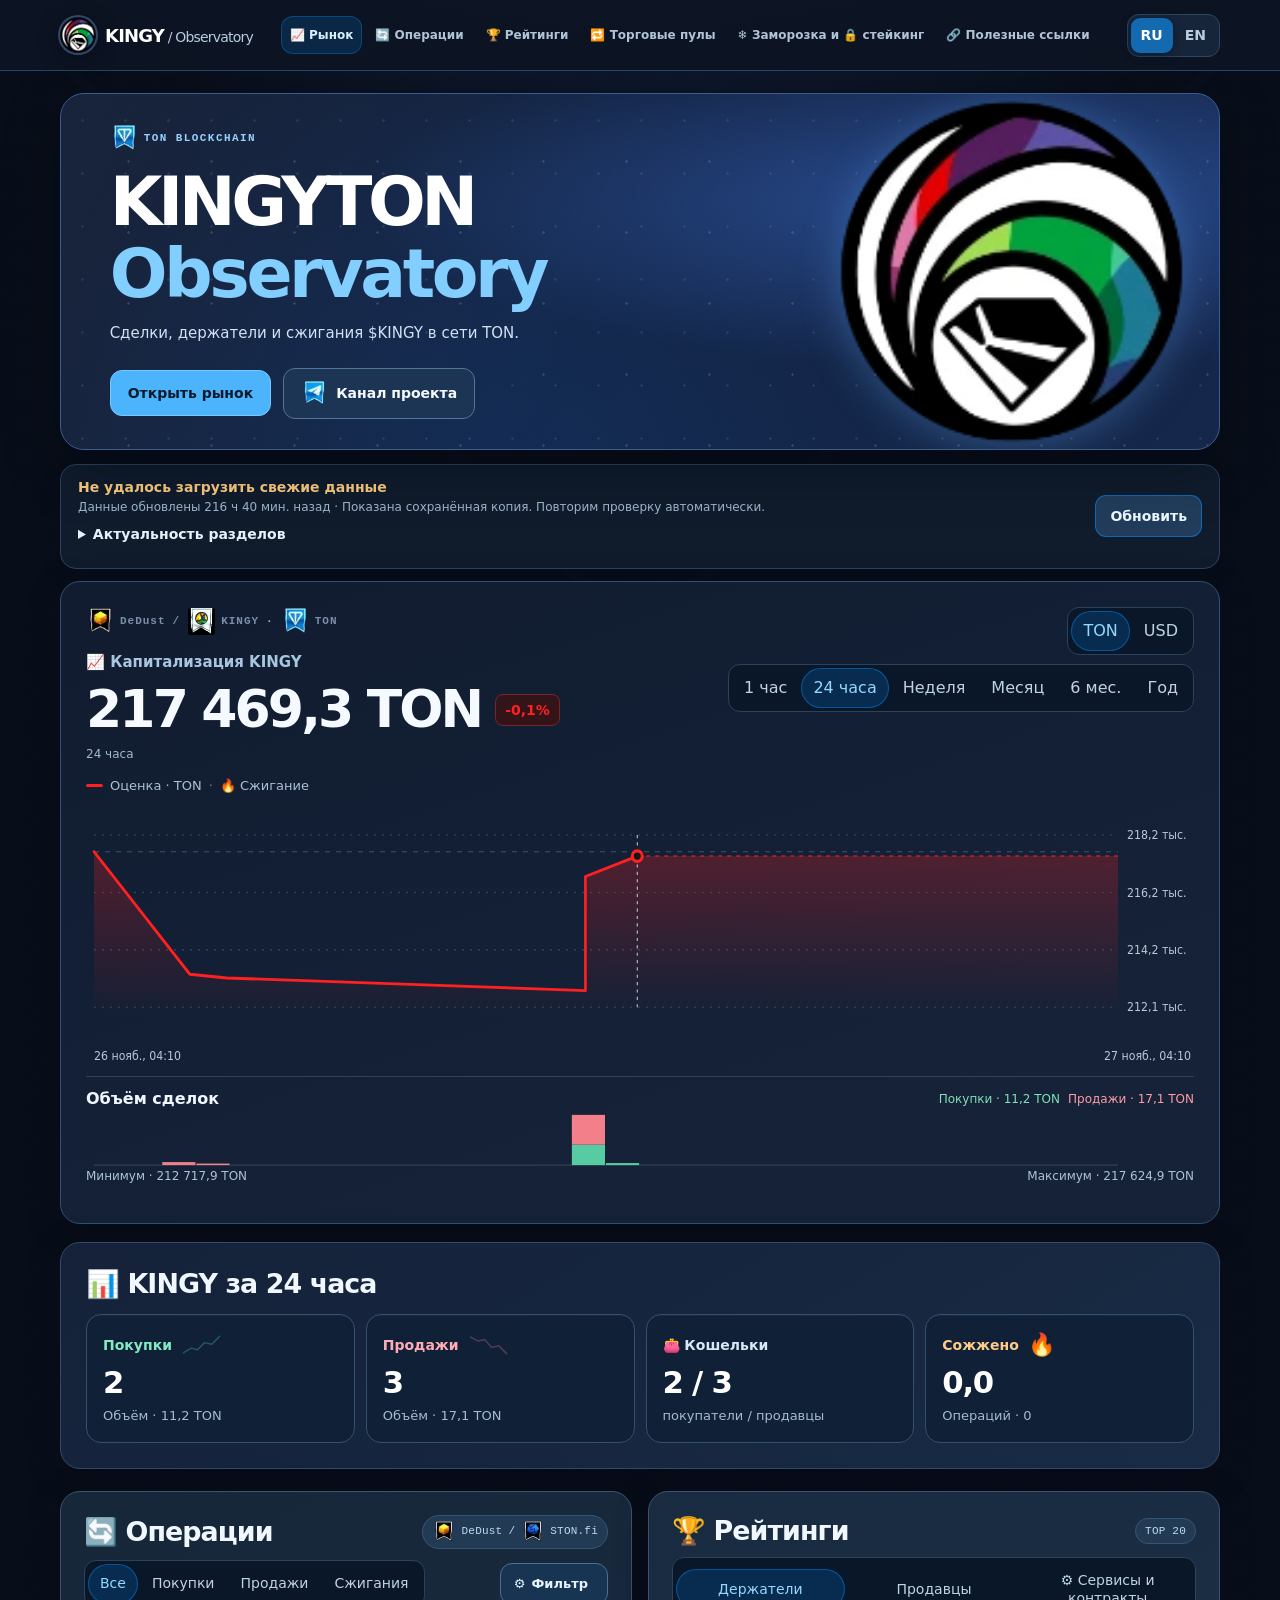
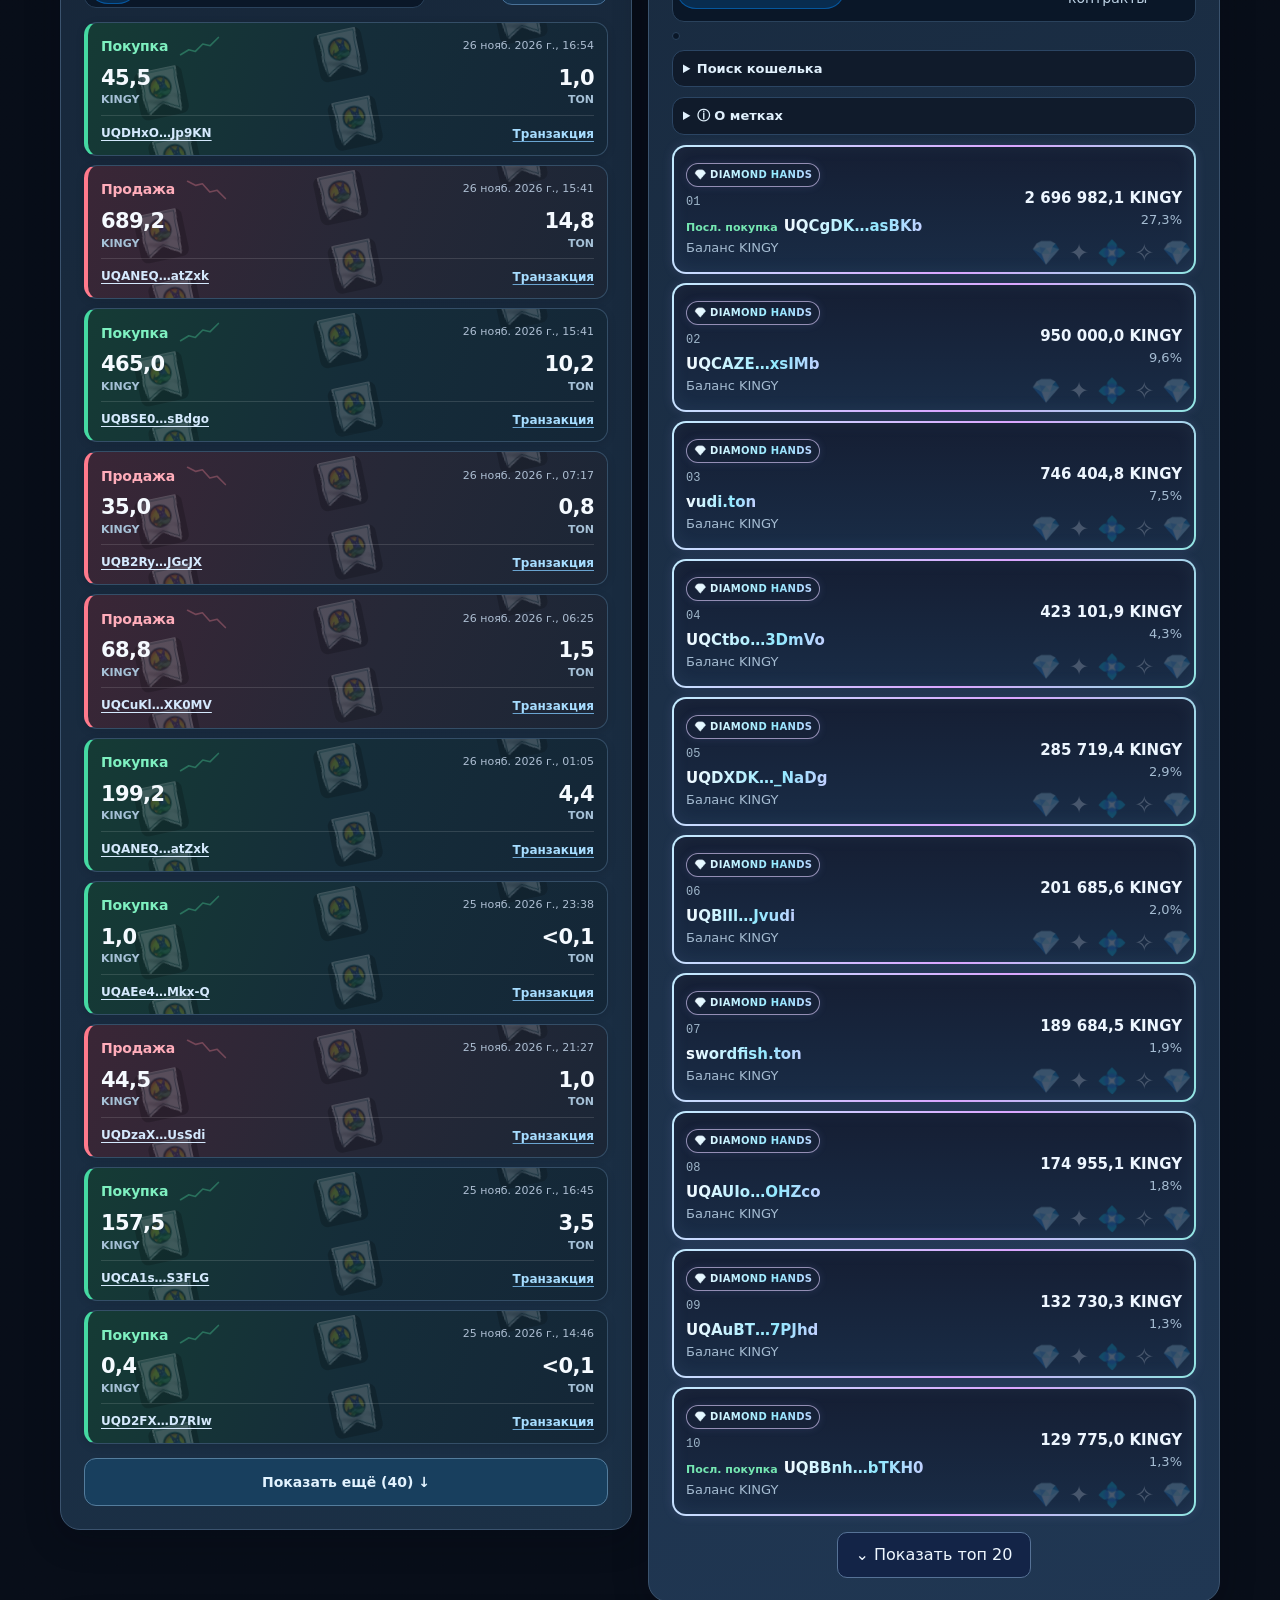
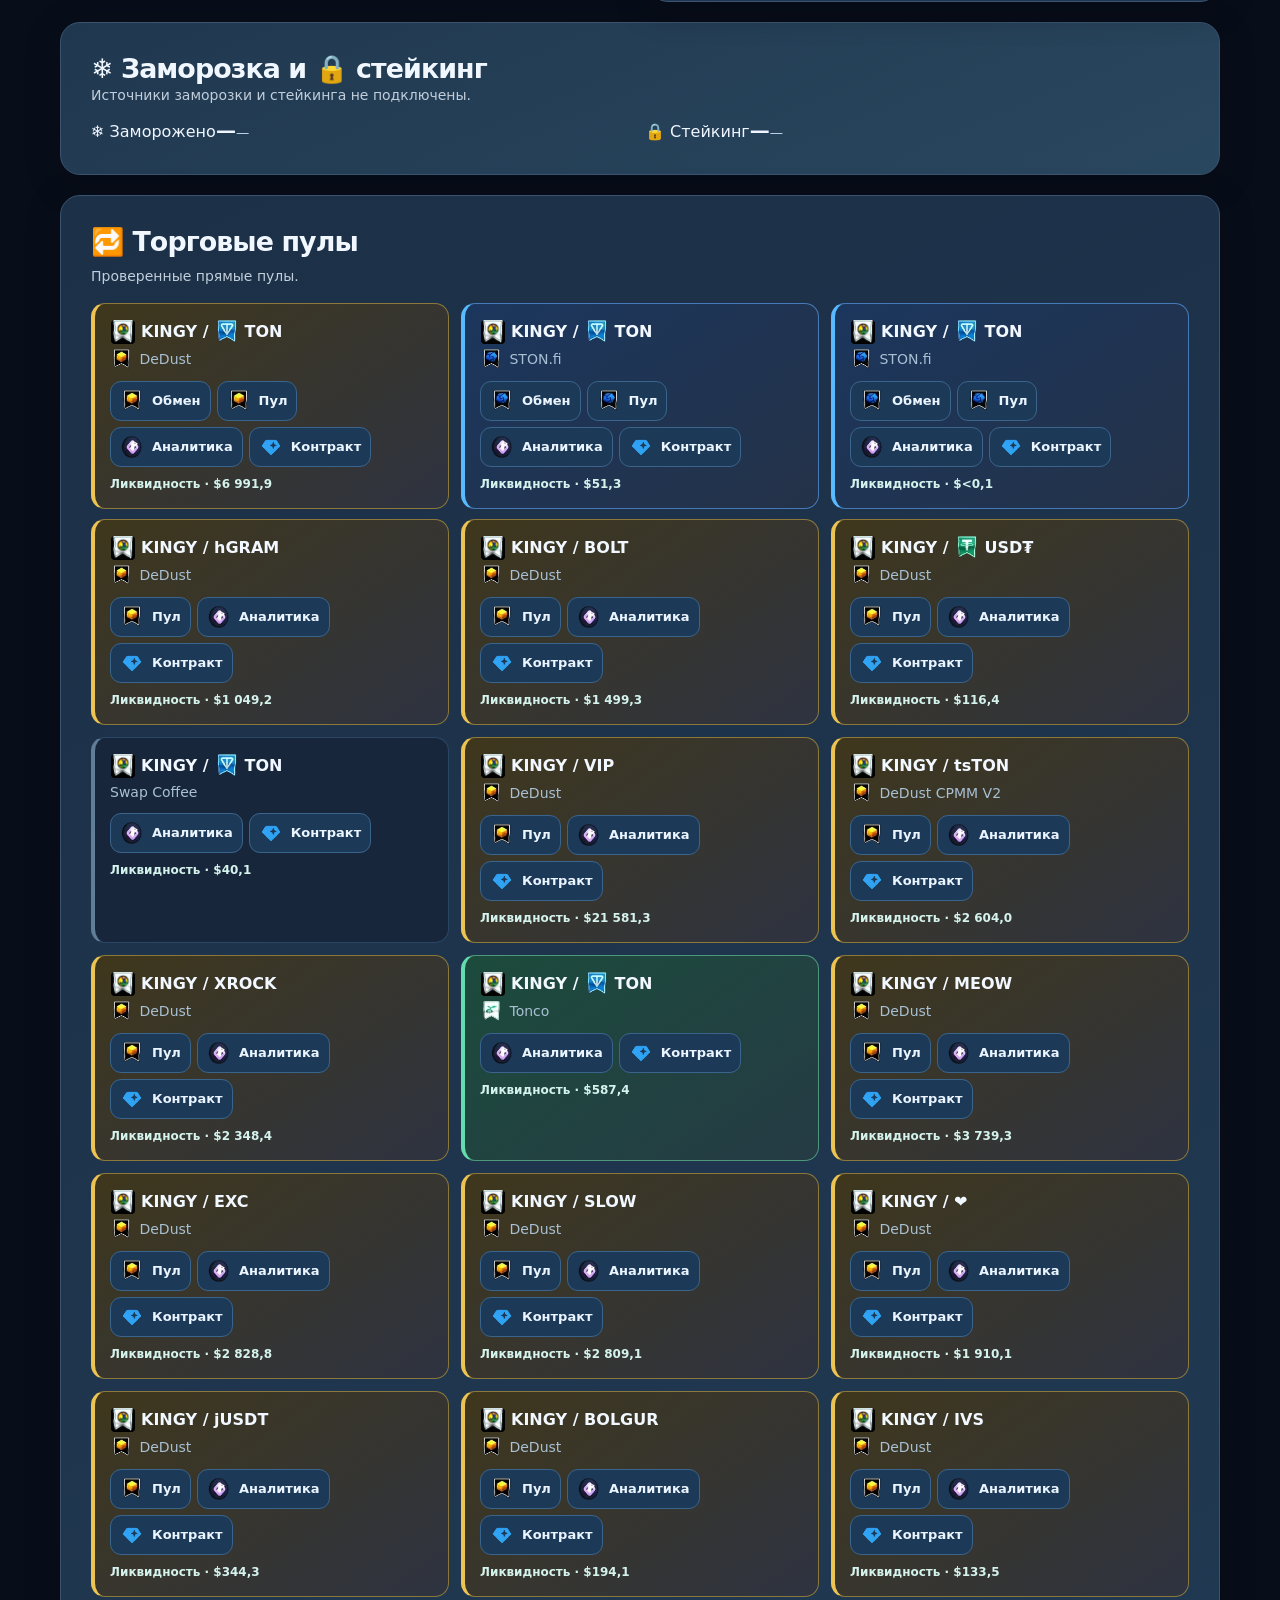
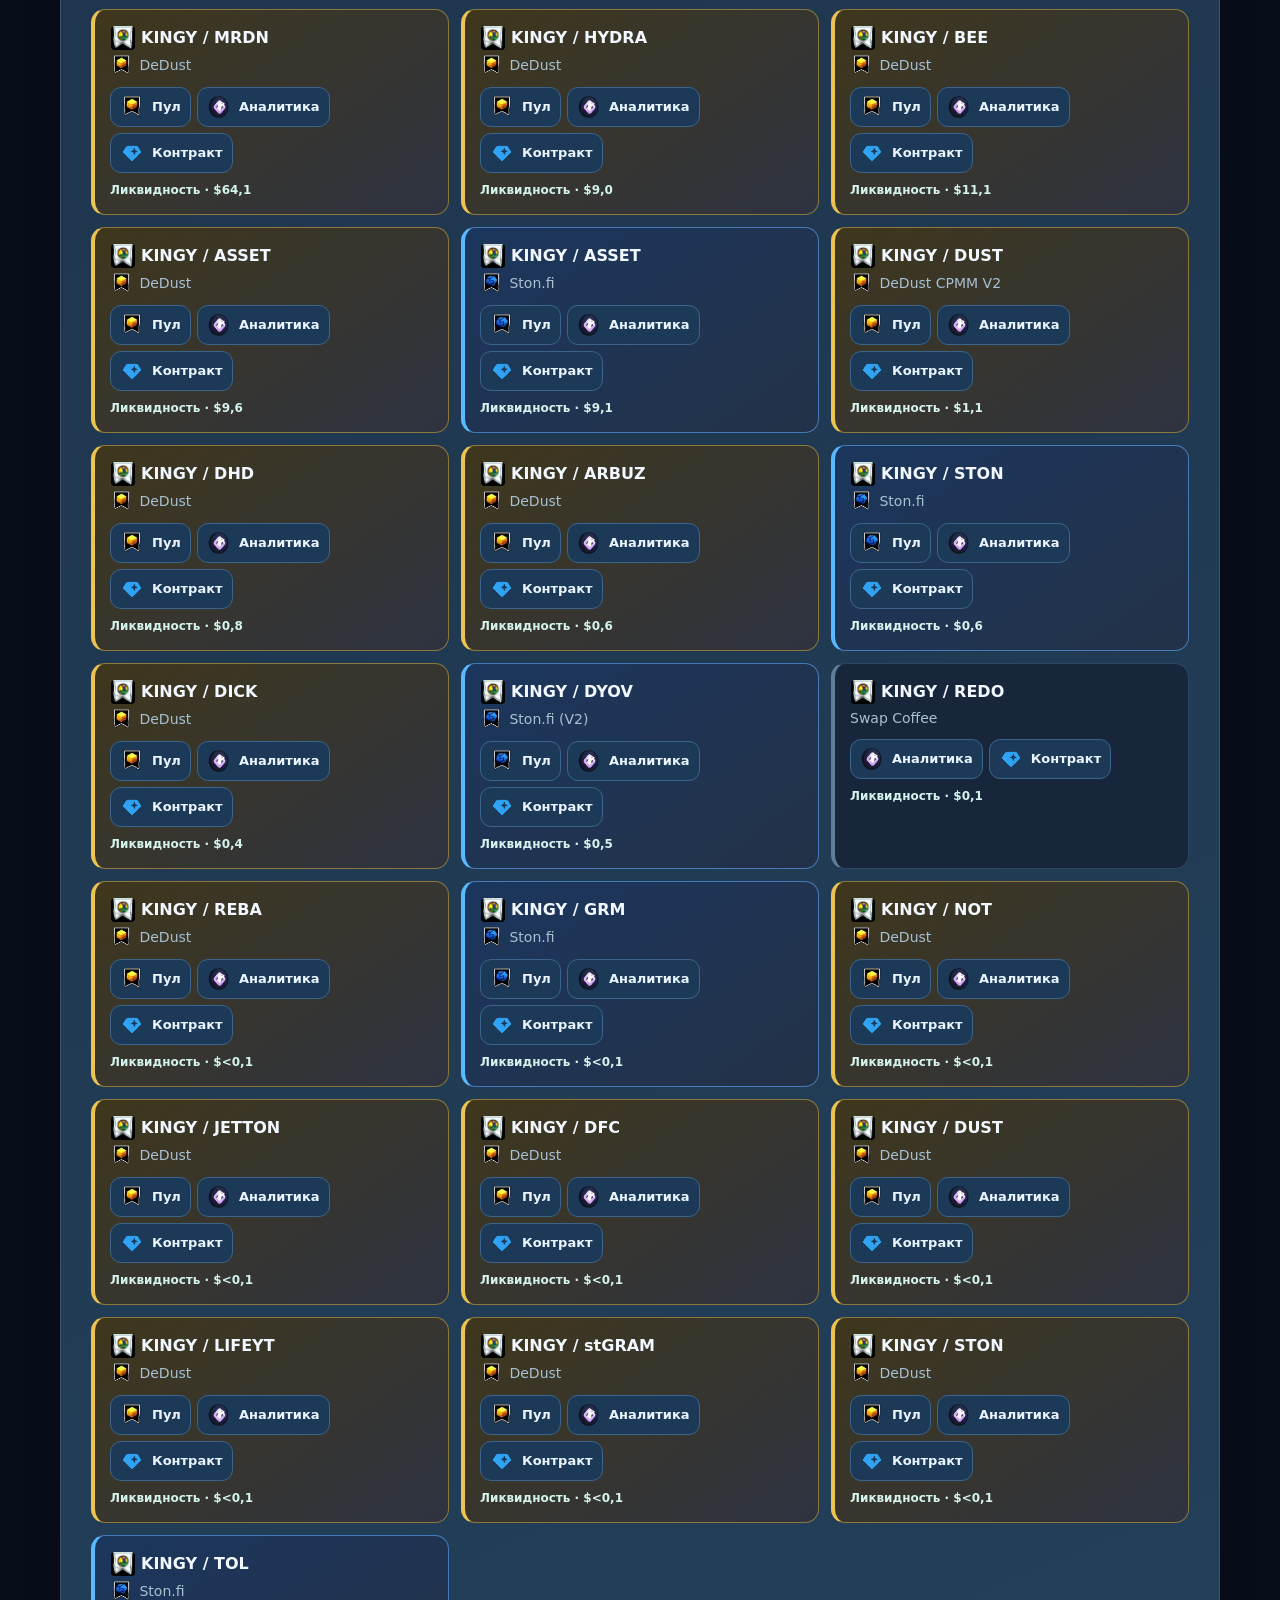
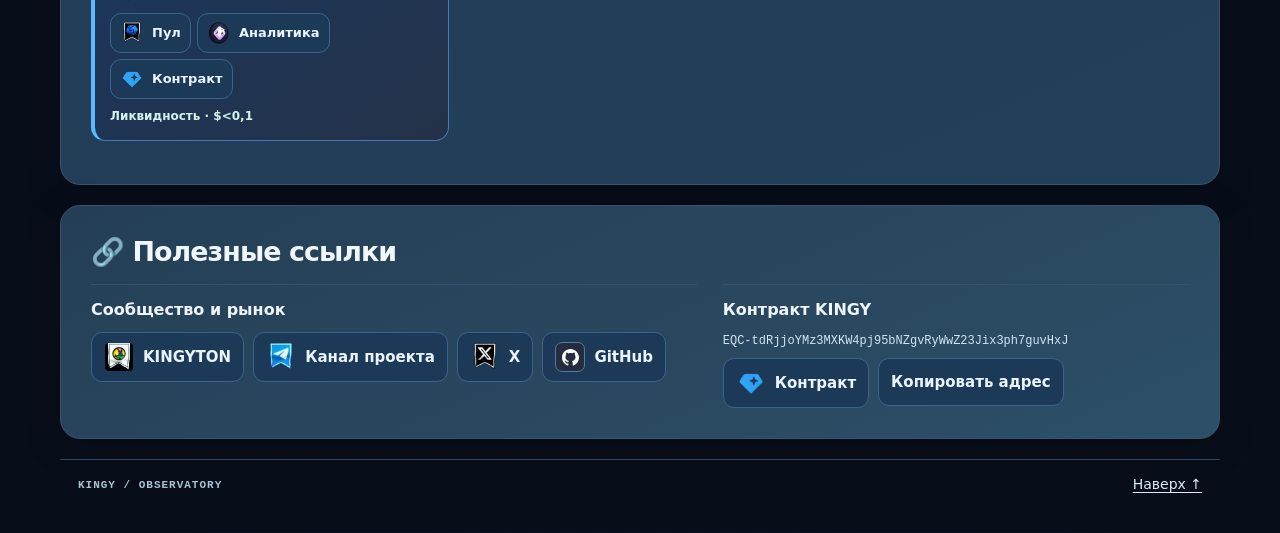
==== commit 7aaf3465: "Refresh KINGY snapshot" ====
--- a/index.html
+++ b/index.html
@@ -1145,7 +1145,7 @@
 <section id="links" class="panel resources"><h2 data-t="links"></h2><div class="resourcesGrid"><article><h3 data-t="projectResources"></h3><div class="resourceList"><a href="https://kingy.wtf" target="_blank" rel="noopener noreferrer">KINGYTON</a><a href="https://t.me/investkingyru" target="_blank" rel="noopener noreferrer" data-t="projectChannel">Канал проекта</a><a href="https://twitter.com/kingyru" target="_blank" rel="noopener noreferrer">X</a><a href="https://github.com/Freebielife/KINGY">GitHub</a></div></article><article><h3 data-t="contractLabel"></h3><p class="contract" id="contractAddress"></p><div class="resourceList"><a id="contract" data-t="exploreContract"></a><button id="copy"></button></div></article></div></section>
 <footer><span>KINGY / OBSERVATORY</span><a href="#top" data-t="up"></a></footer></main>
 
-<script id="snapshot" type="application/json">{"schema":1,"token":"EQC-tdRjjoYMz3MXKW4pj95bNZgvRyWwZ23Jix3ph7guvHxJ","updated":1795730140,"errors":["burns"],"refreshStatus":{"holders":{"attemptedAt":1795730020,"ok":true,"lastSuccess":1795730020},"burns":{"attemptedAt":1795730020,"ok":false,"error":"HTTPError","lastSuccess":1795695423},"zeroBurns":{"attemptedAt":1795730020,"ok":true,"lastSuccess":1795730020},"trades":{"attemptedAt":1795730020,"ok":true,"lastSuccess":1795730020},"rates":{"attemptedAt":1795730020,"ok":true,"lastSuccess":1795730020},"pools":{"attemptedAt":1795730020,"ok":null},"identity":{"attemptedAt":1795730020,"ok":true,"lastSuccess":1795730020},"badges":{"attemptedAt":1795730020,"ok":true,"lastSuccess":1795730020},"domains":{"attemptedAt":1795730020,"ok":true,"lastSuccess":1795730020},"fragmentNumbers":{"attemptedAt":1795730020,"ok":true,"lastSuccess":1795730020}},"holders":{"totalSupply":"9893594.05190885","holderCount":843523,"holders":[{"wallet":"0:a00ca71724a78eaab36e41cacc34aaa9ba1cd5a5fbb5115fec1ea48153979ab0","name":null,"tokenAmount":"2696982.113408093","share":27.25988249828931},{"wallet":"0:80644e667bca072bee1de2870306f3d77f0c6910e11f8c2fea3fad00a02f71b0","name":null,"tokenAmount":"950000","share":9.602172830375114},{"wallet":"0:23f9141394d3708e4b9155859d7da994d238ef41b1f7d659314f0fa8b2e963e2","name":"vudi.ton","tokenAmount":"746404.796176082","share":7.544324057161736},{"wallet":"0:ad6e88820bcd8614a5a144801421de475772a3346f670d7d65d16e727fecf70e","name":null,"tokenAmount":"423101.943972745","share":4.276524200941038},{"wallet":"0:e35ba8416e7ca81107aef5ec530d0030916142b1391ff3f40716b47c3e5e78c8","name":null,"tokenAmount":"289207.841448605","share":2.9231828184097144},{"wallet":"0:d70ca00b0514ae4a327c7b0803de6dccde20736e9124e314d66925301232bf35","name":null,"tokenAmount":"285719.39912221","share":2.8879232119604086},{"wallet":"0:65225e852df12833a24b7f72834edd48c2d119db0ff21ce0bdcab1c5144249be","name":null,"tokenAmount":"201685.590705521","share":2.038547262474431},{"wallet":"0:28dc4c17b4ee717e8acf85029deefdf95e2bf76fb755ac17836d4f6b35c8dde9","name":"swordfish.ton","tokenAmount":"189684.538035768","share":1.9172460183887436},{"wallet":"0:14228dc725eb91a9868166199d765c6a659ee4614438fbe0846a5fcfc592ce1d","name":null,"tokenAmount":"174955.096407887","share":1.768367445540496},{"wallet":"0:2e0531a345d8964019b2cc2a4563e5d6e28d6a84d52b69db2ef7837ec469fb3c","name":null,"tokenAmount":"132730.320486425","share":1.3415783969912964},{"wallet":"0:419e1424e1c0905d05768761c83e7abd416e433ca66cd68df30143fa0a9e9b4c","name":null,"tokenAmount":"129775.044780055","share":1.31170779899764},{"wallet":"0:8dd3bad49f7a87ad1345d80e54c24ce7550df651ad3ac866ac2e0795734eb0d8","name":"domainisfree.ton","tokenAmount":"116575.765629872","share":1.1782954204329832},{"wallet":"0:13631be419fa3e0ae02f4735a9fe3719a458dc7974d65eefbc79abfc8c26c28d","name":null,"tokenAmount":"113255.980977979","share":1.1447405299202429},{"wallet":"0:500dfe54b08f7acf78b61aa74082be199d883bb20ab09bd83509ca25893541fa","name":null,"tokenAmount":"101082.536569887","share":1.0216968276597556},{"wallet":"0:37eb2daba8a58380fb8abc630e912ea2eacea801bf88f4fc154aaef94486a8e2","name":null,"tokenAmount":"100004.7020615","share":1.0108025610996774},{"wallet":"0:216ee037a4cca9a49368ac7a56b47bf3d01403b114d675a79ceab02aec65e3f4","name":null,"tokenAmount":"98137.156553709","share":0.9919262508529407},{"wallet":"0:4f78bbaa9451cdd7731a6fd673b42370ce9de1447ec430e080ae061269238f75","name":"kalloc.ton","tokenAmount":"80185.089418008","share":0.8104748284324164},{"wallet":"0:2609a1f65fa154245602f8f72f5e28b7fe5c09950097e345001e9c6832d1c0dd","name":null,"tokenAmount":"70500.00560322","share":0.7125823561521394},{"wallet":"0:b650f371eabec8afe30ec3d345f4ac1675610f7eee097bf91ea8e15d380ac661","name":null,"tokenAmount":"67052.051063011","share":0.6777319820401779},{"wallet":"0:6b783a9994b8f0be6a20e99de8e58e625dee4a642b3dcbd7db6e793f035cfba6","name":"eccentric.ton","tokenAmount":"65754.585302739","share":0.6646177815437297},{"wallet":"0:c3e3f557e907084a1b0f0bc680977ab503ec650ee1ddb74acc8efa14f2534e0b","name":null,"tokenAmount":"61036.464369974","share":0.6169291366689716},{"wallet":"0:49b97558b01d0213ab9206c4dfc9244c6785de83372198bac9664a95d75ba1af","name":"doom.ton","tokenAmount":"53385.357416663","share":0.539595187922259},{"wallet":"0:bf84007d0cb6b536ca18cdcac51bceedcd49d94f4eeff7e4d515508c5230ffc1","name":null,"tokenAmount":"45117.523206051","share":0.45602763737153856},{"wallet":"0:fe98106451d88f11b91d962dbaf032ac43134cc8f3470fb683312c258971b9ed","name":"hochudeshoviydomen.ton","tokenAmount":"44861.372304029","share":0.45343857923272624},{"wallet":"0:785ef3c0778ae6533e0794f68b974bf2c1326154a3c80b691ea24c71d5a6d42a","name":null,"tokenAmount":"37691.435603859","share":0.38096808304548224},{"wallet":"0:1ca09f051a65470bd90c2cd86ddbb60f6c8f959aa58b76cef2b1ad9b12c3d269","name":null,"tokenAmount":"35962.272486197","share":0.3634904797742183},{"wallet":"0:b252f158703b44ea17ae22ab7107c76a3f787f6186a3c14fdfbe68848e18f3fe","name":null,"tokenAmount":"34872.467325439","share":0.35247521924260455},{"wallet":"0:9956e0f89aff4d549546b31878e327bd2f62215e24b5a95d9ecbe1fae95d07d5","name":null,"tokenAmount":"34461.004498244","share":0.34831633800049805},{"wallet":"0:041484a29f457fe52d7f45f8f0146e030f0d014b100b9a4572efe68351e2c56e","name":null,"tokenAmount":"34302.865928302","share":0.346717944442886},{"wallet":"0:c3f4d3ba5bd5a24aa341507928475fbb1a64c1395c2dca865cdf4e7958a37f15","name":null,"tokenAmount":"31190.839538848","share":0.3152629810279117},{"wallet":"0:e8598921f2632d88dcf79a18c7f5fb735f06f053e68dfaf4e7983b1bfcd6e5f3","name":null,"tokenAmount":"30764.753520612","share":0.3109562951461134},{"wallet":"0:b72067d3a792d2a0fa6c07d96db10c7ae7f44639133b888c7da821f59e43299e","name":null,"tokenAmount":"29666.54759362","share":0.29985612344682966},{"wallet":"0:81c572003ac92bfa548f3bb0f6b8ac18f3ddb0e59f6af2ce180c6703c6943b91","name":null,"tokenAmount":"27618.960830442","share":0.2791600371465944},{"wallet":"0:23d7aecad16882e9da584b235a5b203a13c47644eb9f9a02f37cde4e23f38a8a","name":null,"tokenAmount":"27214.884713917","share":0.2750758174544893},{"wallet":"0:d8a0a4e497a3d9905cc767a73f8b2148f3802fd825cff704f5598390faf3078e","name":null,"tokenAmount":"26230.430123919","share":0.26512539312099787},{"wallet":"0:4593b1dc6d04dee91f9fbd4a9e6f03f4d78328da810f90461f3aaf7ee20764b5","name":"tonythemoon.ton","tokenAmount":"25022.657015336","share":0.2529177656173206},{"wallet":"0:19dd9de25ac93578116413f89610061cf28f52daf1581373bd8671f7abddfd64","name":null,"tokenAmount":"25007.851526552","share":0.2527681183940131},{"wallet":"0:37f364b515d0219d67cef170414ca644647f89fd571692d37dfa73081a49999e","name":null,"tokenAmount":"25002.136291139","share":0.2527103513643269},{"wallet":"0:94f9c09619455919ef5ea7dc6b6bde354f0916b6c2e3d8a574b6aba0647f0a90","name":null,"tokenAmount":"25000","share":0.25268875869408197},{"wallet":"0:6c0308fe387a3584726b9533b0766356b35026da2e918d22e30d371a71803898","name":null,"tokenAmount":"23266.902682633","share":0.23517139030122153},{"wallet":"0:a6d18a7fdb221d632bef0324387532694ed6a54196435dd0a47197bbc6f13d8a","name":null,"tokenAmount":"22998.519654211","share":0.232458695328961},{"wallet":"0:98820812c69d9ed3e5690169651aaafdeed5640af4a2bc5d7a84e7eb6b081f57","name":null,"tokenAmount":"22708.168946809","share":0.2295239609353866},{"wallet":"0:4b00d13f14b6e235136b3d4bfecbb22e06b806e7b02d0144a42eb5e3e856f7da","name":null,"tokenAmount":"22179.212868423","share":0.22417751074134468},{"wallet":"0:bffadd270a738531da7b13ba8fc403826c2586173f9ede9c316fab53bc59ac86","name":null,"tokenAmount":"21361.324178081","share":0.21591065962484673},{"wallet":"0:f07c5d31506e20930065edae2f6874b0c1319e8e3fda9c0962997927113edf60","name":null,"tokenAmount":"21127.984736085","share":0.21355216946675318},{"wallet":"0:aeaff181101f54db3a0643865fb611184551374bd32045590f99c9191b754737","name":null,"tokenAmount":"20814.14205474","share":0.21037998876378156},{"wallet":"0:ebd9a89ff4c68f7690934616b0148205f8bedb895f9fd2eb8111db0920f39cb6","name":null,"tokenAmount":"20500","share":0.2072047821291472},{"wallet":"0:ad5fc5c18b4b888432efe9a090515fb818f3b431529d67499793e47cc84f1a4f","name":null,"tokenAmount":"20173.992186536","share":0.20390964174079562},{"wallet":"0:c8ed409e28b4cd07e219e11a680e7f23cab058fdb6c28b4e80ff8f7894f56cb0","name":null,"tokenAmount":"20001.761643286","share":0.2021688128534736},{"wallet":"0:10fa1a8a361999e2101989bb2472266ae298c33dc5be3842cb0d7b1ed998ecb0","name":null,"tokenAmount":"18444.186294883","share":0.18642554159905536},{"wallet":"0:2c7f423f22fc02483f53b03f8efaa6a46412270330c8dd3673ed99e5d573eb8d","name":null,"tokenAmount":"17381.815481094","share":0.1756875751106888},{"wallet":"0:026c50942fcd25d4fa3872a872199545f369978b1dec8fba9d6fb954e68eb8e1","name":null,"tokenAmount":"17207.240635137","share":0.1739230510657254},{"wallet":"0:82510c4ff1360c159c2543653dfdafdcb7f6f5dff294c54e239cd793f28f1ee2","name":null,"tokenAmount":"16412.957923402","share":0.16589479856650594},{"wallet":"0:c6ad1f60098d2bfb71b210fe93fa97577db9f61b6b6c0fe6b7ee87e603ba49ba","name":null,"tokenAmount":"16300","share":0.16475307066854145},{"wallet":"0:37896cf30b8430e6afc1e28db594aa05f075af74270adfb71cc3ae98f8a8427e","name":null,"tokenAmount":"16074.142730886","share":0.16247020694956335},{"wallet":"0:04b548c78d18e71e47b4276cc00faadd67c7ee0db8a9a315ef25bd658d545bea","name":null,"tokenAmount":"15463.126040136","share":0.15629432498448403},{"wallet":"0:77b79b247e7b0c445f4290eb0a10db20e8d6803712219c94f210902512614b2c","name":null,"tokenAmount":"13986.81354406","share":0.14137242210136378},{"wallet":"0:3e0aba17e830638c096707e75f8dcf4ebc13448cb6357e8ed13a22acb44413f2","name":null,"tokenAmount":"13312.201026494","share":0.1345537421148341},{"wallet":"0:668275d1b634bed928f259fe1fbc6f49936c97553aa8c48af11aa50aebcea41f","name":null,"tokenAmount":"13204","share":0.13346009479186632},{"wallet":"0:9b61294a3ff1b315a5114c366ae525042bfc30972085f2449e92fa70357b260b","name":null,"tokenAmount":"13081.538106671","share":0.13222230503936105},{"wallet":"0:8b3ce205a2c660766abca8109ceda57e69fedc8f468d3277324976881784228f","name":null,"tokenAmount":"12421.256905476","share":0.12554847955460097},{"wallet":"0:68cf02950f26bd20bdcac38991e40429878ca8d7912e31dc97f272e58de694c6","name":null,"tokenAmount":"11251.585208406","share":0.11372596398611222},{"wallet":"0:29412003dbf9a341094d2bc20c421608b1b4ac3b507e217aabcd11f7666752c2","name":null,"tokenAmount":"11000.235966931","share":0.11118543887303155},{"wallet":"0:3b648676c018f3eaa7c689926c27bef029d1d767a5bda908cdc43eec7ea6178e","name":null,"tokenAmount":"10564.803073315","share":0.10678427897773558},{"wallet":"0:69a4eb6532d217405350c291b307cb91b3b43660b36fd005a26c8389026f6ee5","name":null,"tokenAmount":"10259.631588207","share":0.10369974282730478},{"wallet":"0:ac137369d164071f23103415042611158daff7e516e39b9a7d2c98458113a310","name":null,"tokenAmount":"10127.485448469","share":0.10236406906664039},{"wallet":"0:6042a477c46809a4283230b880c1cf24a014ad3bbd5f36359f0a81d3d78596b9","name":null,"tokenAmount":"10000","share":0.10107550347763278},{"wallet":"0:7e3a020d207c99aaed803ab62d4e83b9c1f0257b90157b963f12af703d883bc8","name":null,"tokenAmount":"8502.177982262","share":0.08593619202135756},{"wallet":"0:441a8ba67757fe5b8b2a8ea1e2c5868d7bc723405b38e57eadf6913e89918791","name":null,"tokenAmount":"8469.28427967","share":0.08560371726628457},{"wallet":"0:2c3838f7f58c356820e2de8884d6d84066c041b54881ba8fa31e3597a49db345","name":null,"tokenAmount":"8398.131575463","share":0.08488453772613282},{"wallet":"0:d4d13d399b1f764258c80aab1cb5c9b83ad5f1403e98f2c11152aaa7328c36e4","name":null,"tokenAmount":"8223.68266476","share":0.08312128657808979},{"wallet":"0:1a661d1d20b16fbc9b90ba2c5122cb5b3557cdf43c7a0c94f715f12ab0766dd9","name":null,"tokenAmount":"8222.794333097","share":0.0831123077210805},{"wallet":"0:44219d9e01b6b441981b185bc1aee7d32549943b4ec26a532213f1408bbfb687","name":null,"tokenAmount":"7897.956270013","share":0.07982899064358906},{"wallet":"0:be262dfa6e5a2635d6ad17e60ad25f692363bfaff47b309ff772f80c3ea66f03","name":null,"tokenAmount":"7708.85738506","share":0.07791766414322072},{"wallet":"0:17b4138c249a67173c3d1d80bc60210c02a6a810ab77acd09283f172378f5a78","name":null,"tokenAmount":"7292.315674015","share":0.07370744782688991},{"wallet":"0:7a64188a0eb8586aca1bfae0c4497ad2227ac31045caec4abe34a29577e556bb","name":null,"tokenAmount":"7068.525130136","share":0.0714454736372796},{"wallet":"0:f94502ed4036182aece25d67dfbc8772b8f17a0900069d99ea58e4f0d7e681db","name":null,"tokenAmount":"7006.232256582","share":0.0708158452815257},{"wallet":"0:db0925835911a3793b907c1374f90947e157121749e1dea2ca8a3b81761c450a","name":null,"tokenAmount":"6928.429043572","share":0.07002944538880937},{"wallet":"0:ef865cc6d5c21d6ad468a4d84387d4adcf8a654b980b4fedab90c816a96afdcb","name":null,"tokenAmount":"6917.120750662","share":0.0699151462488743},{"wallet":"0:f21e0963e157e09cb8122c2123b8d4b5f3497fb8f5cdc77c1536fbc46783c9bb","name":null,"tokenAmount":"6847.393571771","share":0.06921037527762601},{"wallet":"0:351f7d2b925fd70adc42f30649e82d14fccfd59437228413aa2a92783900d755","name":null,"tokenAmount":"6766.331683345","share":0.06839103815907545},{"wallet":"0:ed65a5917cef6e2b1fa363488d5d9014791a3d8cf848770769f7fc688c992b2e","name":null,"tokenAmount":"6483.178785759","share":0.06552905599060989},{"wallet":"0:c5cc1497a10d8d168a4dc0bdee1dee41c13f7da77b850eaf936fe84f82449b97","name":null,"tokenAmount":"6472.805545029","share":0.06542420793766195},{"wallet":"0:13b18fbe2e88bb3298f0d506aefd4b53919c6e83422689f1bcd6783a5d1f4179","name":null,"tokenAmount":"6400.954465708","share":0.0646979695358838},{"wallet":"0:287f2560c9a781d3a0aa9e56bb62282e91e814300e64f9f34e4f4f3f2d3f264f","name":null,"tokenAmount":"6313.383251608","share":0.0638128390803533},{"wallet":"0:779dcc815138d9500e449c5291e7f12738c23d575b5310000f6a253bd607384e","name":null,"tokenAmount":"6227.974774415","share":0.06294956859699925},{"wallet":"0:df562e58e5b103604d31aa50cdeb9b5aad395dc16deba8354642b6792172de69","name":null,"tokenAmount":"6000.000008231","share":0.060645302169774915},{"wallet":"0:a6c9014b143fdaa2d3e8ae9b4bb84966f385b8b22cf1bc1ff733ff55749583a3","name":null,"tokenAmount":"5950.040745787","share":0.06014033640928507},{"wallet":"0:d54db351b9c636ab529589a0414a9f0202c85e2c45cee31006dace7185d7f65c","name":null,"tokenAmount":"5750.006153286","share":0.0581184766942869},{"wallet":"0:a0014d121fe0ef2fdd862ffb6c10fa4863ac25a5dea33f376462651273159f30","name":null,"tokenAmount":"5638.246803611","share":0.05698886344061355},{"wallet":"0:1133c5ca7d5b89fea0022b4ebb1786399b34334d477eee4b6e227f619c2c0d84","name":null,"tokenAmount":"5552.564780778","share":0.0561228280809308},{"wallet":"0:6190b28c6a920bfb9e9d4e05fb3f19fdcce92d22648d8dda6a8c091c7c808d4a","name":null,"tokenAmount":"5533.86312108","share":0.05593380011394654},{"wallet":"0:3fa0de966d57218683b217a199ce10b1ab14b1367b49b606b25742bb5c2f3dcd","name":null,"tokenAmount":"5463.343327815","share":0.05522101775300669},{"wallet":"0:a37f8ab6991f3f5355808cfa9ddfcf1f6d78b1860a9c8a509b436bcc553100be","name":null,"tokenAmount":"5146.108533353","share":0.05201455109591969},{"wallet":"0:78a527e6ffde9719b2a3fa3530b8dd75459fdba24edab249e9e42fa91865a229","name":null,"tokenAmount":"5002.151149654","share":0.050559494592249773},{"wallet":"0:c63bfe62ae8d63fe20e7d0c44e7e64f2bea4441c8d10565196183f7cdcbc97fc","name":null,"tokenAmount":"5000.582976271","share":0.050543644200827076},{"wallet":"0:40b2ac12bf3c3ea33e714fb411605183b3070f977980842f8d355475cf9cd651","name":null,"tokenAmount":"5000.463962347","share":0.05054244126159816},{"wallet":"0:cb866a6f8b493df539d176249ae3bf6a2a3363f1c80b8f8ca2abc4bb11825147","name":null,"tokenAmount":"4986","share":0.050396246033947704},{"wallet":"0:46a96778c93117902a6c98b5770c48c5a0cf7263dcd09f7522efe76aa6edff2b","name":null,"tokenAmount":"4973.712850186","share":0.05027205304857219},{"wallet":"0:26c8228f741ca57bb7b99e66cdc04528752892c7e76ca0b0c786d8176ef8e241","name":null,"tokenAmount":"4929.096503332","share":0.04982109107641212}],"asOf":1795730020},"engineVersion":"1.3.0","methodology":{"valuation":"last observed swap in primary_pool times CURRENT total supply; not circulating market cap","primary_pool":"EQDsIxN6kTHNTzkW-KDAFoOd7uK8IV_qhw8wR5NkYH1Gh_SQ","sellers":"sum of successful supported native TON swap sales; service roles excluded","holders":"balances excluding known services and identified contracts; unclassified accounts may remain until verified","burns":"accepted burn notifications and zero-address transfers shown as distinct evidence","usd":"historical TON/USD rate from CoinGecko","history":"incremental confirmed swaps; missing intervals remain partial"},"serviceRegistry":{"asOf":1795661174,"source":"https://github.com/tonkeeper/ton-assets/blob/main/accounts.json","sha256":"4286bd47e11399901a7d713c9e98a5dba17300d76fe272f4f5d46110a84f4e2e","entries":{"0:ad8afecfacc248996885d8be6824280f9f3a7e54c2f6080b7971b9f556c280c4":"Crypto Bot","0:dddcd3cdad60af4c0d69389f567ad51d0c263fa4968d655ab424c69aadaf9322":"Wallet Bot 1","0:436a76c2794a88e3fbfec6b9c0374fc8db046f10868b835420d9937973a665d4":"Wallet Bot 2","0:6e814e6450e8c578067bb656298fb4d01397dd15018d7f34dc369eaba4c2111c":"Wallet Bot 3","0:5f00decb7da51881764dc3959cec60609045f6ca1b89e646bde49d492705d77f":"OKX 1","0:f15db2c62cd86aff0860d39c491fc73a31395fafeb5945e644498562260c782e":"OKX 2","0:e7e86da08742ed933434ffeb8f08a63c7e100ee842e25f599a9cbf0891574a6c":"OKX 3","0:0338def34b84c6ee9134a04ab1601450be446340a37ae259de57cb37bdb590cd":"OKX 4","0:a30a49ec725e9f57244b66af4c2da7ab76004b4fce80d3a34b1cd0c37762abce":"OKX 5","0:24da1e7b8da901e5b3dd0f98c397feb6e5a5ea483195a8b6bd0682cf2c5327ae":"OKX 6","0:7f2e84c723d8b6b6b1aacf810c8c26ab23c22022b464b87104b2d3065b0ea70b":"OKX 7","0:854ec4521efd52ad43bcf1988e4c44ebdf9a26ad18fa51abfdb685fc3b348a5c":"OKX 8","0:f9bdc0de461c1a2e002fada9550bbb095c8f9f73668d70c517a9cc7e050f8e5a":"OKX 9","0:9b9b739de2527ae72d21083f5198d710c7288453b4733e57ecadb2e189ac829c":"OKX 10","0:b31535e934db05bbc220267467903c8108bdabcbc2a06588838b726ddf589ef0":"FTX","0:57eb74407604a19f7e04005315ef70aeb7b675e6551977586756f6baf12125ee":"MEXC 1","0:1c7bd690f4f93de8b93db5790129dab65926c6e1fc9b57380089db5529516630":"MEXC 2","0:d887d0e2d1c4fc4126e71c970d33ab1896940000eae703bb1ab6cecc830777e3":"MEXC 3","0:7994848c1fcbcbc57a6a5a987b66eb424b8b54e10759b6b514a66b600c2b0eef":"EXMO","0:8d195793baad9a08c46dc353aebe999341dabd07721b9725f19e18abc3d10d92":"EXMO Cold Storage 1","0:26ab8ae763a3a7c3067d882b7b01cd5d37254cb8768f57b6a47c00028effc7b8":"EXMO Cold Storage 2","0:0130c77346e9ed82df677d107ad6a775c11f9c18f6a05c0dd17906b355850dad":"EXMO Deposit","0:342a359e38357c083968129fddddf049ef5c47315bfbef27505a356bf9f02d65":"CoinEx","0:555f3053e257130374bb831ae0e219e5e5f9ec0ca8f8a0d133369d3d690c64c2":"Huobi Deposit","0:85af78e8d035e920117cda654615cdf371d464480b629e110d3c5310d85ab362":"Huobi","0:80d4123841167ca989ac912443cc99a4b9c1a87584536427ff6fd85c92395ae9":"Kucoin 1","0:b37e57033db21d10b950e6143b658c10c3bf425bd193025960aef7f22dbcf4fc":"Kucoin 2","0:07ce60b7e5f255a88c3707f3fbc79e2cf924ed6b4b7d09c6324f0ba2338a48fa":"Kucoin 3","0:a14b1f452385b2bb984ad2c4441e1d23cae071fdfc096dfba53ebba3b6ff1d10":"lbank.info","0:75726a716f747e60b0371cb0d5d35471e8e1e931003fecc3a0961a8bd82c09c7":"xRocket Bot Cold Storage (Old)","0:c1dc654b598ab84cda4f12372efed8907cedf0901865a58649087373e01b1c24":"xRocket Bot (Old)","0:45614fee399c43d77bb597558791831bc0ee31754cbb2b5b1fbf5a3488ed9940":"xRocket Bot Cold Storage","0:011a8f0a0b36b779af033473274966666d1cd6fb4e77df679375fbd6f970d012":"xRocket Bot","0:c3f1da8ecda8f8cd42bace224ea3f1b6971eaa7f54c492d4d190527b4f573f7c":"Bybit 1","0:4a1f3ebcc66bdcefa90245bdf541a50ada1c688a487534b1587abffd93038834":"Bybit 2","0:cd525c15904d7b4027eae08b318624260f371ce8c9f4fcca0cdb7b583854107c":"Bybit 3","0:ae62a192da96e266161a702cc9f6de91c0c3441f17ceba51bc442dfb2031a30a":"Bybit 4","0:e3ce05c4da977132c24a3b102da8b5fbf2ea9173337b49de346e4a4b057f7579":"Bybit 5","0:e33ef85d174eb457c072d1ee10215b69ab9b64192f7421302ab1c8e26b7ad4bd":"Bybit 6","0:7f97f36dda3f7dedc9e12f8c09c4f89e7fbc17527ab3f67de4c3b155297a56e4":"Bybit 7","0:7d133d4e425c8e00de015513a44e66e6d163b21e71720aec7579965e5de28c55":"Bybit 8","0:f2dc1860686cd658987e2bed8216532d8c004460dadea907cc7d4ad7236c496b":"Bybit 9","0:4a1c20bc9a6f9294f75f1c87a7f383a8b73a483a2e6dcb3630ddbe78b3ccad00":"Bybit 10","0:008bb088e81e38d583826901093567027cc1575ec744ac354fa4eeec302d166d":"bit.com","0:1882478daef1b7ed200cbbdc201bd4ed0b24c2e5f1a4c7c15aeb7e3b1a759193":"Coinone Deposit","0:a4d2072b1edc1355fc7fbee0095beec7889a2d3cfaa9edcf2ce9e128631abbd6":"Coinone Withdrawal","0:f3f4ed0913ab555d023745058f1a6c55a49d4876593cb9bdab1f780a99b185bc":"Paribu","0:f9873509de5a2f97f7b2805f5f7aafab447f43c91e751cc8efabc6d2ea09d78a":"BingX","0:b496b8f73b469ff06a2d89e62c4d70a103fc228c821537b49dff092060bc281f":"Gate.io","0:60ff0b28e2b3839bef250a81be9f2e78a6265b980ec5d24df4e44bbff2c3fb25":"TIDEX","0:23eef28b6da5a368d6c0b8028fd5ed47c26758676bc9db1b5653caaadc969f91":"CWallet","0:00ffafa9fb3d4f837824436d19953c792be6632af73a9b82c4dc69ca07195087":"Matrixport","0:b58c73481f25a280f9705ab3424be850614d823256263ecfa049fa9fb917720d":"QMall","0:00b402b789e5626e1c61b50c5dbe2024426e92f16c0c2fb735396df96046b5fa":"BIT","0:2c54797319837b4c6d014fc991c1a8d4294dfd4d6cec4937e370f1f27db0423f":"Bitforex","0:6a5a76a1538cf9596590ec3708470649c342624bf92e63a6a7a15254ededa904":"Bitfinex","0:59b065c5d66261a5317660e96eee476aa6a11b749bdcbe8c0d1f3dbf24200d1c":"OMPFinex","0:3cd5ad54b190a71caab984b0f210e3742c7f2147b7e9073377d7c6b470017362":"Bitrue","0:6c53cd87cc0d33486db42c1c7fc03dfaeb2f7b815afc368ab1aee567edda3f72":"Coinspot","0:9a582c23266b8ea47eb71118a3c040d42b230b2266fecffe2d3cd390c0922c35":"BigOne","0:dd528505af15c6e5206bdd8f6c9a3b541f80ca98ae8a5066ab3ff8de1ff5e678":"Farhad Exchange","0:2b6f3cda567c385f0645486f3c665a451f56b2969d1be57d86eb77c6077a81d1":"BitTime","0:cdf7f0d7c09036f064272e3c429ed570be49ef29eb3a735b64bbc17915073732":"Bitget","0:e9c0a24ffaa6aa4f228890e71ae9550bfc53a6c57e643bc31c240e18727ac1ce":"Bitget2","0:336502faf83ef5b532d315ba71450b661c90e83fce64d8bc1fd2bf642f3555d9":"Bitget3","0:b308c7f9b4f596f6250175885972549871b05c70ed3619fd5a939401eea972e4":"Bitget4","0:e2d1df206b372db1f3b890e60d185b67aa0c9f1b6b6ff60a05091c8c01b40ac4":"Bitget5","0:7a0dc94da9f48b968dfb87be38d4fab7286288db7a04d3081feee177376d9089":"Bitget6","0:8785ef5ebb0fd24c6911d10f43c00961e9748fa54297a1ac517e3c5fe76bb0be":"Bitget7","0:213b6804c2082135a4a803da8e3b30cfed51aee9af2ad2100334b7f4711d3bcc":"Bitget8","0:573dfe99490a041703e977e4724135c5b8bea0bea67839612247451ca9d5c4cb":"Bitget9","0:de2519a527de7e1d4c1028bdb74e022b28a6e370e4fec3fc27d8d971308f99bb":"Bitget10","0:06476e580e250d0abec5c365a711833483c581d57b908be37d56bdb0e338c312":"Bitget11","0:c9959a997e1d4e4383d8db37b86d2101ce78dcf1f1b3904d9888fe572ef0efd4":"Bitget12","0:c07e51e5b694937758f45f4003071c84f4c4a68bdb168a22c3d6c8b89cd6186f":"Bitget13","0:1797a5c4c50a2b312ce9927ff6f12efd3b0b58ff311445118c2d2e64312b5d79":"Bitget14","0:6083005b354ab1c4785aa8ce8293ee5c9c182e9248f27e9c9074f35c16342083":"Bitget15","0:f99b14600ae44d2f12b178e8c6eabd78892ae82c5e45b6898f9deb7eb203f9c4":"Binance","0:8e91b50381c36dd42accdb51f5cb5d96848568b4924f8079b1a5ae7e10f43eda":"Binance Hot Wallet","0:ca1d9edeef40b3a9dbd9082f3767859547c3ce0bf641d09d58e33a3cf06fb309":"Binance Hot Wallet","0:a2faca7adfebd5c5970108d1f79065cef32b0c143fb13489066b684cdd7ee95c":"BitMart","0:5d5a830e48214791f4ab5352900c624d3bff3c5efd630196b180158eb789990f":"Nobitex","0:cad898b200a0934ee416c2039bbf3f5d7f1a323172875b3c19d378a6f540f7b1":"Nobitex","0:4532d5bcdfb05d3275cbf255bc91c3635cd48d63b719441581c5542a4750fdf5":"Nobitex","0:a32d52ced80a23fe4fe90ba94593ef686de03f9fbdaa069e642826a95234b982":"Nobitex","0:fac8ffcb6f89572a1232d59e91c65909ae408663fd2ceaecd35f35b5e9d670f4":"Bitpin1","0:c14ce5d772539be26fde315a505a1e0514104e76eef776f0b845e57df0557ddb":"Bitpin2","0:dd36441bf4aa8a6a6ecfd763efde1eb82dd86bdcfb1456b45ff4b73f87657184":"Bitpin3","0:402f5d4f4f8bea7b0bd511b9d3771834c1a22bbbbc8a326035eb07aa24f5c9f9":"Crypto.com","0:ca6e8f2a3dfc875b8673d8677f3818c4b8c02d1aa481a86a0c61bd09f8269f1d":"Foxbit","0:60def37fb0e6f41b18a73c2496d96b25442344864ca0ed97189a6f37e2439c56":"Richamster","0:97ad93444915089e812238ff10abe9066d0b03ea3dba2a8630fb9c9f88aa455c":"Wallet in Telegram","0:1f5806c73d03bbc96eb7eebf16067f1f2e8e270cfa16d57001aa9eaf7456f008":"Wallet in Telegram","0:1b44ec553616b0e4551037038834bdf0bdaa1f0440e10f3331d9841585612a68":"Wallet in Telegram","0:cf06c94efdae26faaa1d85092fc4daee78eba09e69c36dac051c1d8ffde35f40":"Wallet in Telegram","0:91887059ba56a03790b0696d7a402ac0691dff62fcd398e813f97d3b2736fa58":"Wallet in Telegram","0:6db0f022632b6269f0d4dbf8ea60a8448bbc2bcfc6812e31af8cc6405c268af7":"Wallet in Telegram","0:dd6ff02c59634745529b99a8d5beeea9f6c38a9188e6a7e96a424e3820c8ac0a":"Wallet in Telegram","0:023895aef955024920a291c6f3715e291df1b3dd254eafa8b09e21a2d58d5897":"Wallet in Telegram","0:f5066318091a8cfb530ec732104ce38f7783d92a6679ffcc0ce0960b0e94c7d0":"Wallet in Telegram","0:0c5684355f5410a923fb7dd59314905dc7ff157b28c9130671c7a4f17007e898":"Wallet in Telegram","0:23fe558cdf44249381aef36472e64a5072a24ba97fb61b2f5791da6013aec92d":"Wallet in Telegram","0:b7be71ac1b40e436db36721d9c20e82d44e78fc1e86a8ad15e00b1cc16831dcf":"Wallet in Telegram","0:55b7223f04dd1f2e1b3f28e4ad628fe6cab60004f280fb0a58cd27fc590b2eac":"Wallet in Telegram","0:659dbf460831a72795c4a9a9872fb4a3e7fd302783068dae53e8f2a5c150084a":"Flipster Deposit","0:d0a6eb95408e95ce97b0ca597fc523ff4809523635e8f519e00fdcbdf42f0c54":"Flipster Withdrawal","0:ec85cfc7fd1009362e421b5a0141f510d6540107ab73e7829fda1ef9e97a75e3":"CryptoBot","0:817438e5b0e6eb113ab74d73fc95f7ec19247dbe6ee27a42c3d0164d614c3ca1":"Ourbit","0:66a1e72196d64d6faf48fa4b2ea861f67b0484d2d14a59caf701d8c286ce44e5":"OKX 11","0:419712bc541c4489d6f1c38a105722d293b8847fd54f2717ad69142911b8be5c":"Bitfinex 2","0:6c25b5f2fe5ef1a6a1978f611f61a50883fd50a0822b19176445fca931823263":"OKX 12","0:14de4b02647941779108b7b99be85596260ccde813351000055d744dd8aba04c":"CoinEx"}},"identity":{"byWallet":{"0:a00ca71724a78eaab36e41cacc34aaa9ba1cd5a5fbb5115fec1ea48153979ab0":{"checked":1795636401,"domain":null,"linkedDigits":[],"role":null,"activated":1675151112},"0:80644e667bca072bee1de2870306f3d77f0c6910e11f8c2fea3fad00a02f71b0":{"checked":1795636401,"domain":null,"linkedDigits":[],"role":null,"activated":1675150853},"0:23f9141394d3708e4b9155859d7da994d238ef41b1f7d659314f0fa8b2e963e2":{"checked":1795661174,"domain":"vudi.vipx.ton","linkedDigits":[],"role":null,"activated":1648210482},"0:ad6e88820bcd8614a5a144801421de475772a3346f670d7d65d16e727fecf70e":{"checked":1795661174,"domain":null,"linkedDigits":[],"role":null,"activated":1720338127},"0:e35ba8416e7ca81107aef5ec530d0030916142b1391ff3f40716b47c3e5e78c8":{"checked":1795661174,"domain":null,"linkedDigits":[],"role":"DeDust Vault","activated":null,"serviceCategory":"vault","roleSource":"https://tonapi.io/v2/accounts/0:e35ba8416e7ca81107aef5ec530d0030916142b1391ff3f40716b47c3e5e78c8"},"0:b3dcd449af5a791cdd03667ab5583faecd5b6ca3af64241f123f6f181c413ff4":{},"0:9daa21aa02b192ce4929b5bea925eea629f60192af3794d257cc1254234cc1e0":{},"0:19b0f9ac7cf139c9bd80dd7c62f65336e6fc897245f5152ef52f837855a11332":{},"0:e2466d0a22bac64b02082a8b6ff8a09c186d392e5d2b29f49b99e8c21d8e7592":{},"0:bb29babdc7b9f5dda10272308db8d4e3d7d37a15bbf4adc8a0d04eebd7ba0922":{},"0:5e5f37e1e38cf436c8dc44768c2d0f485613ad9e7de152fd5ab77b076b79c7c2":{},"0:52134773a9803f5ba133f01592876a55763d347fc44e04b93f694dbd8968ac05":{},"0:79037d044be94c1e71f95942d5d396c382de55bae5306a4b31c09c8d3de22742":{},"0:03493d7547144dd3601d15efe90839781d2474fc7ff876b1ba60b61da1735680":{},"0:873369db29c765a945f2ded5f7f0b53eee01fba3259b82c30878db3bb16bef0f":{},"0:dcb33a99e34bc79ac47ecd499ad2b51950befa45225af4cbaabd3eb26e72708b":{},"0:0d110e78adb1800f6455741051c531bbe1ee4620e5381de44a5dbc9bc54f9ab5":{},"0:82801b37aecf50aabd5c6f3a1741ffad8f1b26493769377cf03c0a4e8ad97058":{},"0:a4b1b299c9e557711da76d4a7004639ea11893b5479ad8ffa0e72c19f1acde73":{},"0:d680fae7bddda4ad8e64e063712305a7f56839447965f688fc8a818e8ca6a62a":{},"0:7bc5f653bc643066444391539d404d4119928031b1f474960aba3be5cb6b8df1":{},"0:851d08c55a5b4e158169717adeceed19083f8fcb8090ec29097754f351cd7541":{},"0:a54c38e68ff56673856f4d3b1f08f359b40ffc83662c58bc6363e98c55a44f93":{},"0:3e5b48dd7993e33728ea1ec311a5ed65aa8af5d01719be3924b33fa95f36fee2":{},"0:fbb6ccadb2463bafbc58e61c6212f211eeea44f332ca71377e2fb72d194db637":{},"0:dac1c79423d7e187f8fb2f7d374f9abfc1be87774db44fdc2527d14070e19003":{},"0:744b65a1a9d6cc2626f8e3d4be17c45581e853b070300fbfc15a75cc71f35024":{},"0:950aeaf422527bb77a882bd76f84f48bee056a520e1f14d58837b75a6e504af9":{},"0:20f4c13a8a1de88a87f6ecc0c3c80fb8108009c93247e925878c4e2c0832200e":{},"0:515e82e5dfeacabe6d28adbeaf53f0f2aa7a20ba0be868bf4c2b47b87f550ade":{},"0:3660b2b65c93d1af16f7595c99a9ab704264662705ee3df95398b0048bf2fba4":{},"0:ad5fc5c18b4b888432efe9a090515fb818f3b431529d67499793e47cc84f1a4f":{},"0:840ea3fbd53c4e48c26b418d8a64d141122e2b1a7a2c3f42a1c16d099a113d8e":{},"0:69e89c0baff1f2e094bb3aa8a2e7b0f6d432ce8aaf0a1876396ae2019901cacc":{},"0:b40675d27c6e0c4c7faf300bd3734da6c60cb66ce7a5ca84e1a0af9725ec3eb5":{},"0:d29e5f7b98e0666bc3569223d49cd1ac8d4848cb70fc883145a00cb746e72bc7":{},"0:302650b344d2522a07bca152f6e1c3a945c1e1c676ea33ef2d502b0bae15b0be":{},"0:859f02af6f8470812d4d23b578bafbda6a774d754f6abeac6d8b79f7189e61d6":{},"0:29a71eb3b851da5597312d20e21b523c21b4c25f2fa5647549d28dca8e5dbef8":{},"0:91dac2f98cd5e077815fa3653d6d528ff2bcdd7e58413b0702a9b3535e9f66cd":{},"0:5ad1f0ba52ba5f5c47da546a748f813b1d65c50dbef6c4fb53d38fb1ca70135c":{},"0:e3ca0b7dc2ee252039c45c4a0fba8ce43ac0e4f716eb2597a09b849c74e55146":{},"0:17d6787b63e83ff5da5e5240acc06dc93c7959f3fe5ab6e033d1d05af330fd9a":{},"0:d70ca00b0514ae4a327c7b0803de6dccde20736e9124e314d66925301232bf35":{"checked":1795661174,"domain":null,"linkedDigits":[],"role":null,"activated":1648119094},"0:65225e852df12833a24b7f72834edd48c2d119db0ff21ce0bdcab1c5144249be":{"checked":1795661174,"domain":null,"linkedDigits":[],"role":null,"activated":1750322182},"0:28dc4c17b4ee717e8acf85029deefdf95e2bf76fb755ac17836d4f6b35c8dde9":{"checked":1795730020,"domain":"swordfish.ton","linkedDigits":[],"role":null,"activated":1673911050},"0:14228dc725eb91a9868166199d765c6a659ee4614438fbe0846a5fcfc592ce1d":{"checked":1795661174,"domain":null,"linkedDigits":[],"role":null,"activated":1720201362},"0:2e0531a345d8964019b2cc2a4563e5d6e28d6a84d52b69db2ef7837ec469fb3c":{"checked":1795695423,"domain":null,"linkedDigits":[],"role":null,"activated":1720338342},"0:419e1424e1c0905d05768761c83e7abd416e433ca66cd68df30143fa0a9e9b4c":{"checked":1795695423,"domain":null,"linkedDigits":[],"role":null,"activated":1711223143},"0:8dd3bad49f7a87ad1345d80e54c24ce7550df651ad3ac866ac2e0795734eb0d8":{"checked":1795497480,"domain":"domainisfree.ton","linkedDigits":[],"role":null,"activated":1671227565},"0:13631be419fa3e0ae02f4735a9fe3719a458dc7974d65eefbc79abfc8c26c28d":{"checked":1795695423,"domain":null,"linkedDigits":[],"role":null,"activated":1720337491},"0:500dfe54b08f7acf78b61aa74082be199d883bb20ab09bd83509ca25893541fa":{"checked":1795695423,"domain":null,"linkedDigits":[],"role":null,"activated":1720199470},"0:37eb2daba8a58380fb8abc630e912ea2eacea801bf88f4fc154aaef94486a8e2":{"checked":1795730020,"domain":null,"linkedDigits":[],"role":null,"activated":1712533510},"0:216ee037a4cca9a49368ac7a56b47bf3d01403b114d675a79ceab02aec65e3f4":{"checked":1795730020,"domain":"trainingdata.ton","linkedDigits":[],"role":null,"activated":1645044239},"0:4f78bbaa9451cdd7731a6fd673b42370ce9de1447ec430e080ae061269238f75":{"checked":1795730020,"domain":"kalloc.ton","linkedDigits":[],"role":null,"activated":1668448042},"0:2609a1f65fa154245602f8f72f5e28b7fe5c09950097e345001e9c6832d1c0dd":{"checked":1795730020,"domain":null,"linkedDigits":[],"role":null,"activated":1687467039},"0:b650f371eabec8afe30ec3d345f4ac1675610f7eee097bf91ea8e15d380ac661":{"checked":1795568616,"domain":null,"linkedDigits":[],"role":null,"activated":1685365060},"0:6b783a9994b8f0be6a20e99de8e58e625dee4a642b3dcbd7db6e793f035cfba6":{"checked":1795568616,"domain":"eccentric.ton","linkedDigits":[],"role":null,"activated":1669844807},"0:c3e3f557e907084a1b0f0bc680977ab503ec650ee1ddb74acc8efa14f2534e0b":{"checked":1795568616,"domain":null,"linkedDigits":[],"role":"unclassified_contract","activated":null,"serviceCategory":"contract","roleSource":"https://tonapi.io/v2/accounts/0:c3e3f557e907084a1b0f0bc680977ab503ec650ee1ddb74acc8efa14f2534e0b"},"0:49b97558b01d0213ab9206c4dfc9244c6785de83372198bac9664a95d75ba1af":{"checked":1795600052,"domain":"doom.ton","linkedDigits":[],"role":null,"activated":1711640311},"0:bf84007d0cb6b536ca18cdcac51bceedcd49d94f4eeff7e4d515508c5230ffc1":{"checked":1795600052,"domain":null,"linkedDigits":[],"role":null,"activated":1775033653},"0:fe98106451d88f11b91d962dbaf032ac43134cc8f3470fb683312c258971b9ed":{"checked":1795636401,"domain":"hochudeshoviydomen.ton","linkedDigits":[],"role":null,"activated":1643962894},"0:4b00d13f14b6e235136b3d4bfecbb22e06b806e7b02d0144a42eb5e3e856f7da":{},"0:785ef3c0778ae6533e0794f68b974bf2c1326154a3c80b691ea24c71d5a6d42a":{"checked":1795600052,"domain":null,"linkedDigits":[],"role":null,"activated":1731423943},"0:1ca09f051a65470bd90c2cd86ddbb60f6c8f959aa58b76cef2b1ad9b12c3d269":{"checked":1795600052,"domain":null,"linkedDigits":[],"role":null,"activated":1714210818},"0:b252f158703b44ea17ae22ab7107c76a3f787f6186a3c14fdfbe68848e18f3fe":{"checked":1795600052,"domain":null,"linkedDigits":[],"role":"unclassified_contract","activated":null,"serviceCategory":"contract","roleSource":"https://tonapi.io/v2/accounts/0:b252f158703b44ea17ae22ab7107c76a3f787f6186a3c14fdfbe68848e18f3fe"},"0:9956e0f89aff4d549546b31878e327bd2f62215e24b5a95d9ecbe1fae95d07d5":{"checked":1795636401,"domain":null,"linkedDigits":[],"role":null,"activated":1651585580},"0:041484a29f457fe52d7f45f8f0146e030f0d014b100b9a4572efe68351e2c56e":{"checked":1795636401,"domain":null,"linkedDigits":[],"role":null,"activated":1708462195},"0:c3f4d3ba5bd5a24aa341507928475fbb1a64c1395c2dca865cdf4e7958a37f15":{"checked":1795636401,"domain":null,"linkedDigits":[],"role":null,"activated":1707080194},"0:e8598921f2632d88dcf79a18c7f5fb735f06f053e68dfaf4e7983b1bfcd6e5f3":{},"0:b72067d3a792d2a0fa6c07d96db10c7ae7f44639133b888c7da821f59e43299e":{},"0:81c572003ac92bfa548f3bb0f6b8ac18f3ddb0e59f6af2ce180c6703c6943b91":{},"0:23d7aecad16882e9da584b235a5b203a13c47644eb9f9a02f37cde4e23f38a8a":{},"0:d8a0a4e497a3d9905cc767a73f8b2148f3802fd825cff704f5598390faf3078e":{},"0:4593b1dc6d04dee91f9fbd4a9e6f03f4d78328da810f90461f3aaf7ee20764b5":{},"0:19dd9de25ac93578116413f89610061cf28f52daf1581373bd8671f7abddfd64":{},"0:37f364b515d0219d67cef170414ca644647f89fd571692d37dfa73081a49999e":{},"0:94f9c09619455919ef5ea7dc6b6bde354f0916b6c2e3d8a574b6aba0647f0a90":{},"0:6c0308fe387a3584726b9533b0766356b35026da2e918d22e30d371a71803898":{},"0:a6d18a7fdb221d632bef0324387532694ed6a54196435dd0a47197bbc6f13d8a":{},"0:98820812c69d9ed3e5690169651aaafdeed5640af4a2bc5d7a84e7eb6b081f57":{},"0:bffadd270a738531da7b13ba8fc403826c2586173f9ede9c316fab53bc59ac86":{},"0:f07c5d31506e20930065edae2f6874b0c1319e8e3fda9c0962997927113edf60":{},"0:aeaff181101f54db3a0643865fb611184551374bd32045590f99c9191b754737":{},"0:ebd9a89ff4c68f7690934616b0148205f8bedb895f9fd2eb8111db0920f39cb6":{},"0:c8ed409e28b4cd07e219e11a680e7f23cab058fdb6c28b4e80ff8f7894f56cb0":{},"0:10fa1a8a361999e2101989bb2472266ae298c33dc5be3842cb0d7b1ed998ecb0":{},"0:2c7f423f22fc02483f53b03f8efaa6a46412270330c8dd3673ed99e5d573eb8d":{},"0:026c50942fcd25d4fa3872a872199545f369978b1dec8fba9d6fb954e68eb8e1":{},"0:82510c4ff1360c159c2543653dfdafdcb7f6f5dff294c54e239cd793f28f1ee2":{},"0:37896cf30b8430e6afc1e28db594aa05f075af74270adfb71cc3ae98f8a8427e":{},"0:04b548c78d18e71e47b4276cc00faadd67c7ee0db8a9a315ef25bd658d545bea":{},"0:77b79b247e7b0c445f4290eb0a10db20e8d6803712219c94f210902512614b2c":{},"0:3e0aba17e830638c096707e75f8dcf4ebc13448cb6357e8ed13a22acb44413f2":{},"0:668275d1b634bed928f259fe1fbc6f49936c97553aa8c48af11aa50aebcea41f":{},"0:9b61294a3ff1b315a5114c366ae525042bfc30972085f2449e92fa70357b260b":{},"0:8b3ce205a2c660766abca8109ceda57e69fedc8f468d3277324976881784228f":{},"0:68cf02950f26bd20bdcac38991e40429878ca8d7912e31dc97f272e58de694c6":{},"0:29412003dbf9a341094d2bc20c421608b1b4ac3b507e217aabcd11f7666752c2":{},"0:3b648676c018f3eaa7c689926c27bef029d1d767a5bda908cdc43eec7ea6178e":{},"0:69a4eb6532d217405350c291b307cb91b3b43660b36fd005a26c8389026f6ee5":{},"0:ac137369d164071f23103415042611158daff7e516e39b9a7d2c98458113a310":{},"0:6042a477c46809a4283230b880c1cf24a014ad3bbd5f36359f0a81d3d78596b9":{},"0:7e3a020d207c99aaed803ab62d4e83b9c1f0257b90157b963f12af703d883bc8":{},"0:441a8ba67757fe5b8b2a8ea1e2c5868d7bc723405b38e57eadf6913e89918791":{},"0:2c3838f7f58c356820e2de8884d6d84066c041b54881ba8fa31e3597a49db345":{},"0:d4d13d399b1f764258c80aab1cb5c9b83ad5f1403e98f2c11152aaa7328c36e4":{},"0:1a661d1d20b16fbc9b90ba2c5122cb5b3557cdf43c7a0c94f715f12ab0766dd9":{},"0:44219d9e01b6b441981b185bc1aee7d32549943b4ec26a532213f1408bbfb687":{},"0:be262dfa6e5a2635d6ad17e60ad25f692363bfaff47b309ff772f80c3ea66f03":{},"0:17b4138c249a67173c3d1d80bc60210c02a6a810ab77acd09283f172378f5a78":{},"0:7a64188a0eb8586aca1bfae0c4497ad2227ac31045caec4abe34a29577e556bb":{},"0:f94502ed4036182aece25d67dfbc8772b8f17a0900069d99ea58e4f0d7e681db":{},"0:db0925835911a3793b907c1374f90947e157121749e1dea2ca8a3b81761c450a":{},"0:ef865cc6d5c21d6ad468a4d84387d4adcf8a654b980b4fedab90c816a96afdcb":{},"0:f21e0963e157e09cb8122c2123b8d4b5f3497fb8f5cdc77c1536fbc46783c9bb":{},"0:351f7d2b925fd70adc42f30649e82d14fccfd59437228413aa2a92783900d755":{},"0:ed65a5917cef6e2b1fa363488d5d9014791a3d8cf848770769f7fc688c992b2e":{},"0:c5cc1497a10d8d168a4dc0bdee1dee41c13f7da77b850eaf936fe84f82449b97":{},"0:13b18fbe2e88bb3298f0d506aefd4b53919c6e83422689f1bcd6783a5d1f4179":{},"0:287f2560c9a781d3a0aa9e56bb62282e91e814300e64f9f34e4f4f3f2d3f264f":{},"0:779dcc815138d9500e449c5291e7f12738c23d575b5310000f6a253bd607384e":{},"0:df562e58e5b103604d31aa50cdeb9b5aad395dc16deba8354642b6792172de69":{},"0:a6c9014b143fdaa2d3e8ae9b4bb84966f385b8b22cf1bc1ff733ff55749583a3":{},"0:d54db351b9c636ab529589a0414a9f0202c85e2c45cee31006dace7185d7f65c":{},"0:a0014d121fe0ef2fdd862ffb6c10fa4863ac25a5dea33f376462651273159f30":{},"0:1133c5ca7d5b89fea0022b4ebb1786399b34334d477eee4b6e227f619c2c0d84":{},"0:6190b28c6a920bfb9e9d4e05fb3f19fdcce92d22648d8dda6a8c091c7c808d4a":{},"0:3fa0de966d57218683b217a199ce10b1ab14b1367b49b606b25742bb5c2f3dcd":{},"0:a37f8ab6991f3f5355808cfa9ddfcf1f6d78b1860a9c8a509b436bcc553100be":{},"0:78a527e6ffde9719b2a3fa3530b8dd75459fdba24edab249e9e42fa91865a229":{},"0:c63bfe62ae8d63fe20e7d0c44e7e64f2bea4441c8d10565196183f7cdcbc97fc":{},"0:40b2ac12bf3c3ea33e714fb411605183b3070f977980842f8d355475cf9cd651":{},"0:cb866a6f8b493df539d176249ae3bf6a2a3363f1c80b8f8ca2abc4bb11825147":{},"0:46a96778c93117902a6c98b5770c48c5a0cf7263dcd09f7522efe76aa6edff2b":{},"0:26c8228f741ca57bb7b99e66cdc04528752892c7e76ca0b0c786d8176ef8e241":{},"0:bd9a84a4b0387b74cc7af1cf401b0aa337ab5712754ff71fe87314351b80518c":{},"0:d294c9d868f57c9af4b9481e44dcbe381fde58c0ba7b4fd9d958225cfcb46d32":{},"0:c74080a61efcc22121be9a94f10ab7028d2d31e0cf54864701790a8c626a721a":{},"0:423da5b5751615d0c4ca91a848ad9baad0816506c4db2c37495464f02da41d34":{},"0:840b812eab7b4da9b21d4c63e6385995cb3415a85759983ffad421d30f2f924d":{},"0:f36973f2f1694be2307beefc31f218e92898782c3ca7cc9ad2bb5a9efe32d4b1":{},"0:a8d81c4d3bdc81af518aa796f4b0aa9af4294fea58ebbcfad6a8b821a9c84283":{},"0:d612b0cb4834fd3ab3429bee05d72d3a422b96b956aebbcabc2b1fa68e3c2743":{},"0:dae15ccba7159b092a72a3a535a5f8b2bbc788fd2d83b1d3065dc6f37def233a":{},"0:99f44f4894f0e33729e6e66fe306164c1d684658fd61b6a7f76d8c1236867b0f":{},"0:ffd430929107594db43251bef1f52792064bc23d06f2eebba1f2737d996e2e69":{},"0:c6ad1f60098d2bfb71b210fe93fa97577db9f61b6b6c0fe6b7ee87e603ba49ba":{},"0:4a2980d0ab399d0f97cb7ebb0cbe8016feddca6b63fd26881ea6ae947b229661":{},"0:333c49d3e19fd118682abda87a50adc55f912eda05f2a9dfac3ce0ae8a032026":{},"0:871da4279d30cc64237ab225f6409d1ba9c2820690a22ca80fc81ec32826d14d":{},"0:7c6d7f2b8b84a8e2fe13646c353ca2d20103706843bfe4757b0b469a211e61d2":{},"0:4a0e14fae802165e5b592a66e8f210aad0a475eccbef36ca9f4d5b0d05cca433":{},"0:80d6c53cbc3f66926a7f9c7a5e4aac11b290e1145d9537c3da7830b3d84452dc":{},"0:f6157fffef575b46ffe266ac82c3248033caf0f5def87f3d691acea88ff8c3ed":{},"0:03ada5992835a7504c8b7494a0acdc13ff17365044aaa381900d0f95848c5928":{},"0:047b8ebece918fff05342137c1f262f98cd72ca3d6ff99d87ef90516a37f0c93":{},"0:76472da6bfdc771b7c68876275b2efd716cb7ac8afedef0bd9835dd60cb70919":{},"0:ae2a5a313bd49c76ade3a8decf3403bed032d738a4285c19423d18543138972b":{},"0:c7c4ed5b6fe66323fb12da51c3f7f1e2268cf5fa38068a3d4819934deaee49a7":{}},"asOf":1795730020},"burns":{"asOf":1795695423,"since":1794858078,"rows":[]},"zeroBurns":{"asOf":1795730020,"rows":[{"kind":"burn","method":"zero","time":1795476164,"tx":"e3ae3ff9999dd250bc33a65fa4acc6d18fc00eb2eebc36f7d13cfcf49f3505f7","wallet":"0:840b812eab7b4da9b21d4c63e6385995cb3415a85759983ffad421d30f2f924d","name":null,"tokenAmount":"0.1"}]},"trades":{"rows":[{"kind":"buy","time":1795712073,"tx":"20d21305cf5d841bc7777a62aa8e68835bc72f4283f249c0675495da41a34eea","lt":"119244736000005","wallet":"0:c7c4ed5b6fe66323fb12da51c3f7f1e2268cf5fa38068a3d4819934deaee49a7","tokenAmount":"45.494215722","ton":"1","dex":"DeDust","pool":"EQDsIxN6kTHNTzkW-KDAFoOd7uK8IV_qhw8wR5NkYH1Gh_SQ"},{"kind":"buy","time":1795707699,"tx":"e3ccd7e5ba22a104052f3d2fabac15d74c65a4d5758a61cc7a9af3281375f026","lt":"119233788000076","wallet":"0:52134773a9803f5ba133f01592876a55763d347fc44e04b93f694dbd8968ac05","tokenAmount":"464.958980931","ton":"10.186217563","dex":"DeDust","pool":"EQDsIxN6kTHNTzkW-KDAFoOd7uK8IV_qhw8wR5NkYH1Gh_SQ"},{"kind":"sell","time":1795707699,"tx":"a10c893869163657a5fd3733889f058aea50659fc38fbf19574aef8989ac6d41","lt":"119233787000152","wallet":"0:0d110e78adb1800f6455741051c531bbe1ee4620e5381de44a5dbc9bc54f9ab5","tokenAmount":"689.166058966","ton":"14.817460141","dex":"DeDust","pool":"EQDsIxN6kTHNTzkW-KDAFoOd7uK8IV_qhw8wR5NkYH1Gh_SQ"},{"kind":"sell","time":1795677444,"tx":"d60e9743c2ae721ac110869fb89c624d060017c3e599a4f31c2c8c75a3e0040d","lt":"119158075000026","wallet":"0:76472da6bfdc771b7c68876275b2efd716cb7ac8afedef0bd9835dd60cb70919","tokenAmount":"35.000000036","ton":"0.754095714","dex":"DeDust","pool":"EQDsIxN6kTHNTzkW-KDAFoOd7uK8IV_qhw8wR5NkYH1Gh_SQ"},{"kind":"sell","time":1795674321,"tx":"e50ff1245e6d3612e9cb3b0512a03f746b8e731ad5c18c17824f90168126341d","lt":"119150261000003","wallet":"0:ae2a5a313bd49c76ade3a8decf3403bed032d738a4285c19423d18543138972b","tokenAmount":"68.750305495","ton":"1.482184833","dex":"DeDust","pool":"EQDsIxN6kTHNTzkW-KDAFoOd7uK8IV_qhw8wR5NkYH1Gh_SQ"},{"kind":"buy","time":1795655114,"tx":"a0b36d67d36bc729544613ccd50472dbbe6697c32dfb904aeb80b87db67feb95","lt":"119102196000001","wallet":"0:0d110e78adb1800f6455741051c531bbe1ee4620e5381de44a5dbc9bc54f9ab5","tokenAmount":"199.21274768","ton":"4.38199262","dex":"DeDust","pool":"EQDsIxN6kTHNTzkW-KDAFoOd7uK8IV_qhw8wR5NkYH1Gh_SQ"},{"kind":"buy","time":1795649904,"tx":"a37658f39012e41e0c196e719d19e3d15878d80fa02dc81b4bb1e3698b161dad","lt":"119089161000009","wallet":"0:047b8ebece918fff05342137c1f262f98cd72ca3d6ff99d87ef90516a37f0c93","tokenAmount":"1.000000039","ton":"0.022034448","dex":"DeDust","pool":"EQDsIxN6kTHNTzkW-KDAFoOd7uK8IV_qhw8wR5NkYH1Gh_SQ"},{"kind":"sell","time":1795642030,"tx":"8e30e521f539520964964e181b31649d05d1bb1be316be082d15e305f259c069","lt":"119069454000008","wallet":"0:f36973f2f1694be2307beefc31f218e92898782c3ca7cc9ad2bb5a9efe32d4b1","tokenAmount":"44.465317695","ton":"0.964266927","dex":"DeDust","pool":"EQDsIxN6kTHNTzkW-KDAFoOd7uK8IV_qhw8wR5NkYH1Gh_SQ"},{"kind":"buy","time":1795625129,"tx":"76ea8b241b9c3f111106fe90bbd73e38e6c92e98101eb89085d2c79ea020498b","lt":"119027159000001","wallet":"0:80d6c53cbc3f66926a7f9c7a5e4aac11b290e1145d9537c3da7830b3d84452dc","tokenAmount":"157.529032879","ton":"3.5","dex":"DeDust","pool":"EQDsIxN6kTHNTzkW-KDAFoOd7uK8IV_qhw8wR5NkYH1Gh_SQ"},{"kind":"buy","time":1795617962,"tx":"669c1f78a4a10618dd12723b9f51426e2cf16baeb59d71b689c78ca3ab1ce085","lt":"119009225000018","wallet":"0:f6157fffef575b46ffe266ac82c3248033caf0f5def87f3d691acea88ff8c3ed","tokenAmount":"0.448471337","ton":"0.01","dex":"STON.fi","pool":"EQD8Zv0FSwt5vnN7ce0DWUmvuRga9uLBqKD2FzlwuUo0b-qf"},{"kind":"buy","time":1795617747,"tx":"763d07f480f2a324a2b0e1ba660747f1a89a20240ea63da5dc76fc6bb4370aa7","lt":"119008686000014","wallet":"0:03ada5992835a7504c8b7494a0acdc13ff17365044aaa381900d0f95848c5928","tokenAmount":"11.323611699","ton":"0.25","dex":"STON.fi","pool":"EQD8Zv0FSwt5vnN7ce0DWUmvuRga9uLBqKD2FzlwuUo0b-qf"},{"kind":"sell","time":1795597490,"tx":"301036c1bea2a14dacdd9ff1c50d4c874f39ab2f5a9c04be08144b9905b6393c","lt":"118957997000001","wallet":"0:4a2980d0ab399d0f97cb7ebb0cbe8016feddca6b63fd26881ea6ae947b229661","tokenAmount":"252.545370657","ton":"5.522830957","dex":"DeDust","pool":"EQDsIxN6kTHNTzkW-KDAFoOd7uK8IV_qhw8wR5NkYH1Gh_SQ"},{"kind":"buy","time":1795596369,"tx":"972c8b5549507801c84ab8c0a86612abc45dbebbdc013d778a8458ee38bb1481","lt":"118955191000001","wallet":"0:333c49d3e19fd118682abda87a50adc55f912eda05f2a9dfac3ce0ae8a032026","tokenAmount":"390.250566635","ton":"8.7","dex":"DeDust","pool":"EQDsIxN6kTHNTzkW-KDAFoOd7uK8IV_qhw8wR5NkYH1Gh_SQ"},{"kind":"buy","time":1795596369,"tx":"d4e4c16a44837f0a395c979ff233ee485d6138044801ac325bd883858f103383","lt":"118955190000017","wallet":"0:0d110e78adb1800f6455741051c531bbe1ee4620e5381de44a5dbc9bc54f9ab5","tokenAmount":"201.956951557","ton":"4.486173351","dex":"DeDust","pool":"EQDsIxN6kTHNTzkW-KDAFoOd7uK8IV_qhw8wR5NkYH1Gh_SQ"},{"kind":"buy","time":1795596368,"tx":"27ffa3220333bc08da64f8fe8d218cd4a84c059318e29c7c13b7b8f6e6512d26","lt":"118955188000050","wallet":"0:20f4c13a8a1de88a87f6ecc0c3c80fb8108009c93247e925878c4e2c0832200e","tokenAmount":"326.005845483","ton":"7.182995318","dex":"DeDust","pool":"EQDsIxN6kTHNTzkW-KDAFoOd7uK8IV_qhw8wR5NkYH1Gh_SQ"},{"kind":"buy","time":1795596031,"tx":"be28efa723e2df0f8204a341135dcd86f9e207458e87b48164e062da20564cb7","lt":"118954344000005","wallet":"0:333c49d3e19fd118682abda87a50adc55f912eda05f2a9dfac3ce0ae8a032026","tokenAmount":"549.091827677","ton":"12.2","dex":"DeDust","pool":"EQDsIxN6kTHNTzkW-KDAFoOd7uK8IV_qhw8wR5NkYH1Gh_SQ"},{"kind":"buy","time":1795596030,"tx":"4c79d6c00f92d869ade655f9dd9714b230d07cbeb0e62fecde11411d74a65e5a","lt":"118954343000013","wallet":"0:871da4279d30cc64237ab225f6409d1ba9c2820690a22ca80fc81ec32826d14d","tokenAmount":"638.609665828","ton":"14.087340128","dex":"DeDust","pool":"EQDsIxN6kTHNTzkW-KDAFoOd7uK8IV_qhw8wR5NkYH1Gh_SQ"},{"kind":"sell","time":1795591988,"tx":"8a24990adca0ac01cedd6b7eb09dc125e33dd3b3efa36aca8ae406bb9755b322","lt":"118944228000007","wallet":"0:7c6d7f2b8b84a8e2fe13646c353ca2d20103706843bfe4757b0b469a211e61d2","tokenAmount":"47.853079543","ton":"1.068206068","dex":"STON.fi","pool":"EQD8Zv0FSwt5vnN7ce0DWUmvuRga9uLBqKD2FzlwuUo0b-qf"},{"kind":"buy","time":1795591836,"tx":"b97e4ec9ac5b5708e37f314a60d937b75f0056702a8391c11cfb91b35dc4a298","lt":"118943848000016","wallet":"0:7c6d7f2b8b84a8e2fe13646c353ca2d20103706843bfe4757b0b469a211e61d2","tokenAmount":"48.093547286","ton":"1.072128768","dex":"DeDust","pool":"EQDsIxN6kTHNTzkW-KDAFoOd7uK8IV_qhw8wR5NkYH1Gh_SQ"},{"kind":"sell","time":1795569308,"tx":"97bedf2f9e981219c8aa4707a849752c360094d2887d17c8b6ddb48543d2ce60","lt":"118887464000001","wallet":"0:4a0e14fae802165e5b592a66e8f210aad0a475eccbef36ca9f4d5b0d05cca433","tokenAmount":"121.90854923","ton":"2.659011433","dex":"DeDust","pool":"EQDsIxN6kTHNTzkW-KDAFoOd7uK8IV_qhw8wR5NkYH1Gh_SQ"},{"kind":"buy","time":1795557685,"tx":"5fdb4d7508c5742bbec3ef004ee7a81a2718f4e646a7faf5291a1371d92bb6ee","lt":"118858381000003","wallet":"0:d612b0cb4834fd3ab3429bee05d72d3a422b96b956aebbcabc2b1fa68e3c2743","tokenAmount":"45.271071571","ton":"1","dex":"DeDust","pool":"EQDsIxN6kTHNTzkW-KDAFoOd7uK8IV_qhw8wR5NkYH1Gh_SQ"},{"kind":"buy","time":1795556261,"tx":"d6a09a91d7dc6f37a51489c1b65255d915e476e975de85e3bed05aec82cab763","lt":"118854818000037","wallet":"0:dae15ccba7159b092a72a3a535a5f8b2bbc788fd2d83b1d3065dc6f37def233a","tokenAmount":"539.640195339","ton":"11.841826417","dex":"DeDust","pool":"EQDsIxN6kTHNTzkW-KDAFoOd7uK8IV_qhw8wR5NkYH1Gh_SQ"},{"kind":"sell","time":1795550159,"tx":"796b97b6e06d920dbcd28cf0fec12cbde048b4f550c4900b9621b559d9d48531","lt":"118839549000031","wallet":"0:99f44f4894f0e33729e6e66fe306164c1d684658fd61b6a7f76d8c1236867b0f","tokenAmount":"12","ton":"0.263405597","dex":"DeDust","pool":"EQDsIxN6kTHNTzkW-KDAFoOd7uK8IV_qhw8wR5NkYH1Gh_SQ"},{"kind":"buy","time":1795542787,"tx":"a4d636bea360c50bd84b541d5d4694f0a90ce45279162496920242b7a5b20991","lt":"118821103000001","wallet":"0:ffd430929107594db43251bef1f52792064bc23d06f2eebba1f2737d996e2e69","tokenAmount":"22.326704046","ton":"0.5","dex":"DeDust","pool":"EQDsIxN6kTHNTzkW-KDAFoOd7uK8IV_qhw8wR5NkYH1Gh_SQ"},{"kind":"buy","time":1795541224,"tx":"01d623096aa5b50837771b6f9219bcf96b87dfca04fb2b9934c232d9122e8d36","lt":"118817191000023","wallet":"0:dae15ccba7159b092a72a3a535a5f8b2bbc788fd2d83b1d3065dc6f37def233a","tokenAmount":"324.153422712","ton":"7.228264567","dex":"DeDust","pool":"EQDsIxN6kTHNTzkW-KDAFoOd7uK8IV_qhw8wR5NkYH1Gh_SQ"},{"kind":"buy","time":1795531012,"tx":"c410f7cad1214d06c5fb2200158ba5c08b7cc413f9e8571f9ac872a9dffaa4b3","lt":"118791640000012","wallet":"0:f36973f2f1694be2307beefc31f218e92898782c3ca7cc9ad2bb5a9efe32d4b1","tokenAmount":"44.465317695","ton":"1","dex":"DeDust","pool":"EQDsIxN6kTHNTzkW-KDAFoOd7uK8IV_qhw8wR5NkYH1Gh_SQ"},{"kind":"sell","time":1795527362,"tx":"6c8c8b2c201e910f55665a49063417af0dfe6627bebb480bc945c7483e1c4f97","lt":"118782507000019","wallet":"0:a8d81c4d3bdc81af518aa796f4b0aa9af4294fea58ebbcfad6a8b821a9c84283","tokenAmount":"475.887109855","ton":"10.512810371","dex":"DeDust","pool":"EQDsIxN6kTHNTzkW-KDAFoOd7uK8IV_qhw8wR5NkYH1Gh_SQ"},{"kind":"buy","time":1795484739,"tx":"cc9d765ebc80000337a631750a1825a6bf56a12c37f3f85fc4868b001e225fba","lt":"118675839000026","wallet":"0:d294c9d868f57c9af4b9481e44dcbe381fde58c0ba7b4fd9d958225cfcb46d32","tokenAmount":"13.243532129","ton":"0.3","dex":"DeDust","pool":"EQDsIxN6kTHNTzkW-KDAFoOd7uK8IV_qhw8wR5NkYH1Gh_SQ"},{"kind":"buy","time":1795474502,"tx":"bfdf009340a9ad0aa146bab0175e8bdd829e87fbde98d8d6951f1a83ca0a190b","lt":"118650214000008","wallet":"0:c74080a61efcc22121be9a94f10ab7028d2d31e0cf54864701790a8c626a721a","tokenAmount":"85.000000014","ton":"1.927307363","dex":"DeDust","pool":"EQDsIxN6kTHNTzkW-KDAFoOd7uK8IV_qhw8wR5NkYH1Gh_SQ"},{"kind":"sell","time":1795471489,"tx":"812aaa3372e1fe2e6fdca8cfca7cce8cca746f7692334a1b309c220c8143309b","lt":"118642671000001","wallet":"0:423da5b5751615d0c4ca91a848ad9baad0816506c4db2c37495464f02da41d34","tokenAmount":"2","ton":"0.044018086","dex":"DeDust","pool":"EQDsIxN6kTHNTzkW-KDAFoOd7uK8IV_qhw8wR5NkYH1Gh_SQ"},{"kind":"sell","time":1795447276,"tx":"0395989f09d8e003285e9b9650aa63f91eaa5d700b4cf179e869bd7ce9c5232f","lt":"118582074000020","wallet":"0:b3dcd449af5a791cdd03667ab5583faecd5b6ca3af64241f123f6f181c413ff4","tokenAmount":"328.758597932","ton":"7.252812367","dex":"DeDust","pool":"EQDsIxN6kTHNTzkW-KDAFoOd7uK8IV_qhw8wR5NkYH1Gh_SQ"},{"kind":"sell","time":1795447237,"tx":"4399b506ae715723c50c75e78cfa0d35a5c3341b9732d037b948774c80f48493","lt":"118581977000032","wallet":"0:9daa21aa02b192ce4929b5bea925eea629f60192af3794d257cc1254234cc1e0","tokenAmount":"216.456886766","ton":"5.036570546","dex":"DeDust","pool":"EQDsIxN6kTHNTzkW-KDAFoOd7uK8IV_qhw8wR5NkYH1Gh_SQ"},{"kind":"sell","time":1795437657,"tx":"033f9e961a5c5f1e2cf9da1e8bb9c64ad3563c786b1b5d56cfe5865db9d41352","lt":"118558004000001","wallet":"0:b3dcd449af5a791cdd03667ab5583faecd5b6ca3af64241f123f6f181c413ff4","tokenAmount":"171.492706021","ton":"3.828","dex":"DeDust","pool":"EQDsIxN6kTHNTzkW-KDAFoOd7uK8IV_qhw8wR5NkYH1Gh_SQ"},{"kind":"sell","time":1795436647,"tx":"89941d7edb8bb60df29d6c03f28faa37fc41d0df8c78b9ccaeec252dc8f04b77","lt":"118555474000001","wallet":"0:19b0f9ac7cf139c9bd80dd7c62f65336e6fc897245f5152ef52f837855a11332","tokenAmount":"0.6","ton":"0.287592039","dex":"DeDust","pool":"EQDsIxN6kTHNTzkW-KDAFoOd7uK8IV_qhw8wR5NkYH1Gh_SQ"},{"kind":"buy","time":1795426775,"tx":"6a73f48c4799c108cefc8117a59465cf9f193c9970904b3d9a438a4017afc0ca","lt":"118530771000008","wallet":"0:e2466d0a22bac64b02082a8b6ff8a09c186d392e5d2b29f49b99e8c21d8e7592","tokenAmount":"36.556956734","ton":"0.8429","dex":"DeDust","pool":"EQDsIxN6kTHNTzkW-KDAFoOd7uK8IV_qhw8wR5NkYH1Gh_SQ"},{"kind":"sell","time":1795409382,"tx":"5d65dd0c5dfdd7144bc75cf2c3682351ad08c61a10b59c8e21862559c379bc31","lt":"118487246000001","wallet":"0:bb29babdc7b9f5dda10272308db8d4e3d7d37a15bbf4adc8a0d04eebd7ba0922","tokenAmount":"199.319130199","ton":"4.487271895","dex":"DeDust","pool":"EQDsIxN6kTHNTzkW-KDAFoOd7uK8IV_qhw8wR5NkYH1Gh_SQ"},{"kind":"buy","time":1795408256,"tx":"217672c4eb00741af7f29fab07ee1938f4587a75aafbecb803c43f0d79c9fb00","lt":"118484429000005","wallet":"0:9daa21aa02b192ce4929b5bea925eea629f60192af3794d257cc1254234cc1e0","tokenAmount":"206.755467079","ton":"4.7775","dex":"DeDust","pool":"EQDsIxN6kTHNTzkW-KDAFoOd7uK8IV_qhw8wR5NkYH1Gh_SQ"},{"kind":"buy","time":1795406782,"tx":"11cb9973144b111f0cfe565f1a062168663447ad74580a6926b2b31d09f089ac","lt":"118480740000001","wallet":"0:b3dcd449af5a791cdd03667ab5583faecd5b6ca3af64241f123f6f181c413ff4","tokenAmount":"1010.142690951","ton":"23.070603215","dex":"DeDust","pool":"EQDsIxN6kTHNTzkW-KDAFoOd7uK8IV_qhw8wR5NkYH1Gh_SQ"},{"kind":"sell","time":1795405777,"tx":"65eb81df8858520b4eec8ca7fc05bfb0469f0340c0d7e4668ef6e11c52a7bc99","lt":"118478225000005","wallet":"0:5e5f37e1e38cf436c8dc44768c2d0f485613ad9e7de152fd5ab77b076b79c7c2","tokenAmount":"175.226057282","ton":"4.157341931","dex":"DeDust","pool":"EQDsIxN6kTHNTzkW-KDAFoOd7uK8IV_qhw8wR5NkYH1Gh_SQ"},{"kind":"buy","time":1795404708,"tx":"38243b8b5fea21016d92ea390247e69ce0014bb656bbd2cdb6b008e8402c8dfe","lt":"118475547000001","wallet":"0:5e5f37e1e38cf436c8dc44768c2d0f485613ad9e7de152fd5ab77b076b79c7c2","tokenAmount":"175.226057282","ton":"4","dex":"DeDust","pool":"EQDsIxN6kTHNTzkW-KDAFoOd7uK8IV_qhw8wR5NkYH1Gh_SQ"},{"kind":"buy","time":1795395619,"tx":"c460b91ff9d9b51ba0d3449f42172672e5ca71ea522e53a47d5b1d6cfd81ab3a","lt":"118452805000001","wallet":"0:52134773a9803f5ba133f01592876a55763d347fc44e04b93f694dbd8968ac05","tokenAmount":"363.322741288","ton":"8.222057219","dex":"DeDust","pool":"EQDsIxN6kTHNTzkW-KDAFoOd7uK8IV_qhw8wR5NkYH1Gh_SQ"},{"kind":"sell","time":1795376348,"tx":"f4a981b242dd5f0dca1cb6df563e1a7be7fa30e8c6df451559493dc85d448d3c","lt":"118404578000003","wallet":"0:79037d044be94c1e71f95942d5d396c382de55bae5306a4b31c09c8d3de22742","tokenAmount":"40.955585442","ton":"1.187376166","dex":"DeDust","pool":"EQDsIxN6kTHNTzkW-KDAFoOd7uK8IV_qhw8wR5NkYH1Gh_SQ"},{"kind":"sell","time":1795374875,"tx":"f829e9af7e86fe0110b9d716950640b6d1e1d8a842592c8a1e19ffcce3d2c67b","lt":"118400891000001","wallet":"0:03493d7547144dd3601d15efe90839781d2474fc7ff876b1ba60b61da1735680","tokenAmount":"3","ton":"0.340676276","dex":"DeDust","pool":"EQDsIxN6kTHNTzkW-KDAFoOd7uK8IV_qhw8wR5NkYH1Gh_SQ"},{"kind":"sell","time":1795370921,"tx":"2d02ea546a424d5a541d73a2773de6e559c7cc42a67bf3abb8144bb30539d739","lt":"118390993000005","wallet":"0:873369db29c765a945f2ded5f7f0b53eee01fba3259b82c30878db3bb16bef0f","tokenAmount":"212.776971013","ton":"5.062855804","dex":"DeDust","pool":"EQDsIxN6kTHNTzkW-KDAFoOd7uK8IV_qhw8wR5NkYH1Gh_SQ"},{"kind":"buy","time":1795369735,"tx":"3ee06e2b732e9506628b26b9cc4060c34667957e1f4c35f7ad47b1a539eb2c91","lt":"118388025000001","wallet":"0:873369db29c765a945f2ded5f7f0b53eee01fba3259b82c30878db3bb16bef0f","tokenAmount":"205.674814371","ton":"4.833","dex":"DeDust","pool":"EQDsIxN6kTHNTzkW-KDAFoOd7uK8IV_qhw8wR5NkYH1Gh_SQ"},{"kind":"sell","time":1795366243,"tx":"2ee090963807f445fb601784c7eb1b1512edab5a06f6ac10fc7f89eff52ba0e0","lt":"118379283000001","wallet":"0:dcb33a99e34bc79ac47ecd499ad2b51950befa45225af4cbaabd3eb26e72708b","tokenAmount":"71.233434403","ton":"1.907489436","dex":"DeDust","pool":"EQDsIxN6kTHNTzkW-KDAFoOd7uK8IV_qhw8wR5NkYH1Gh_SQ"},{"kind":"sell","time":1795365830,"tx":"2150ee9a308124328946e63fd8a95beae9e8c8fee4de1053bd020649c5fee98b","lt":"118378250000015","wallet":"0:0d110e78adb1800f6455741051c531bbe1ee4620e5381de44a5dbc9bc54f9ab5","tokenAmount":"447.411147361","ton":"10.319248467","dex":"DeDust","pool":"EQDsIxN6kTHNTzkW-KDAFoOd7uK8IV_qhw8wR5NkYH1Gh_SQ"},{"kind":"sell","time":1795363138,"tx":"4ee51936cf1bab148799d5df097ebf527f86add6ae7fbc6936539d92be60ecb9","lt":"118371511000037","wallet":"0:82801b37aecf50aabd5c6f3a1741ffad8f1b26493769377cf03c0a4e8ad97058","tokenAmount":"17.422025921","ton":"0.402045472","dex":"DeDust","pool":"EQDsIxN6kTHNTzkW-KDAFoOd7uK8IV_qhw8wR5NkYH1Gh_SQ"},{"kind":"buy","time":1795359319,"tx":"5a467393e163b7033b08eb878b7ed75b6a5e04ec1842e2d3d2a1af593c75c09d","lt":"118361950000001","wallet":"0:a4b1b299c9e557711da76d4a7004639ea11893b5479ad8ffa0e72c19f1acde73","tokenAmount":"9.252289959","ton":"0.2203","dex":"DeDust","pool":"EQDsIxN6kTHNTzkW-KDAFoOd7uK8IV_qhw8wR5NkYH1Gh_SQ"},{"kind":"buy","time":1795359319,"tx":"5283fdd1cfd3881038a5e6c83d059c9f5074a12ac8589b8116c05fe3d7adc382","lt":"118361950000001","wallet":"0:a4b1b299c9e557711da76d4a7004639ea11893b5479ad8ffa0e72c19f1acde73","tokenAmount":"2.220199359","ton":"0.0527","dex":"STON.fi","pool":"EQD8Zv0FSwt5vnN7ce0DWUmvuRga9uLBqKD2FzlwuUo0b-qf"},{"kind":"buy","time":1795357592,"tx":"63018c666590fe273fc1195038bb1bda9a7d9be2044c84f01fe90ece2be6838f","lt":"118357628000015","wallet":"0:d680fae7bddda4ad8e64e063712305a7f56839447965f688fc8a818e8ca6a62a","tokenAmount":"21.079637066","ton":"0.5","dex":"DeDust","pool":"EQDsIxN6kTHNTzkW-KDAFoOd7uK8IV_qhw8wR5NkYH1Gh_SQ"},{"kind":"buy","time":1795355668,"tx":"7c7bb1c30f61914d189a7f7c4fcde903f8f65a90621452c0495fbc43147c7f2a","lt":"118352813000012","wallet":"0:7bc5f653bc643066444391539d404d4119928031b1f474960aba3be5cb6b8df1","tokenAmount":"21.127680526","ton":"0.4975","dex":"DeDust","pool":"EQDsIxN6kTHNTzkW-KDAFoOd7uK8IV_qhw8wR5NkYH1Gh_SQ"},{"kind":"buy","time":1795355244,"tx":"98e7943dd7c79c1678adb88bae1d3f8d10cb15d1b054c62d620d7433529d8463","lt":"118351751000006","wallet":"0:7bc5f653bc643066444391539d404d4119928031b1f474960aba3be5cb6b8df1","tokenAmount":"10.971893843","ton":"0.258306855","dex":"DeDust","pool":"EQDsIxN6kTHNTzkW-KDAFoOd7uK8IV_qhw8wR5NkYH1Gh_SQ"},{"kind":"sell","time":1795353168,"tx":"1ce539c57b56db082c4a25a893281cca9f76e46672e0c874f0e691f6bc6f5ee0","lt":"118346558000020","wallet":"0:851d08c55a5b4e158169717adeceed19083f8fcb8090ec29097754f351cd7541","tokenAmount":"718.60704601","ton":"16.697954469","dex":"DeDust","pool":"EQDsIxN6kTHNTzkW-KDAFoOd7uK8IV_qhw8wR5NkYH1Gh_SQ"},{"kind":"buy","time":1795353009,"tx":"d9116655bbbfc61ac7c43627df5540b9cf0442e2ae6c35b7134af653bad293b2","lt":"118346160000012","wallet":"0:a54c38e68ff56673856f4d3b1f08f359b40ffc83662c58bc6363e98c55a44f93","tokenAmount":"0.493903203","ton":"0.01165","dex":"DeDust","pool":"EQDsIxN6kTHNTzkW-KDAFoOd7uK8IV_qhw8wR5NkYH1Gh_SQ"},{"kind":"sell","time":1795352686,"tx":"1ad2b055c55c5f0f002ee3737e0e724a91457e88ada015a5be4191e83225cd26","lt":"118345352000001","wallet":"0:3e5b48dd7993e33728ea1ec311a5ed65aa8af5d01719be3924b33fa95f36fee2","tokenAmount":"17.258995879","ton":"0.399038889","dex":"DeDust","pool":"EQDsIxN6kTHNTzkW-KDAFoOd7uK8IV_qhw8wR5NkYH1Gh_SQ"},{"kind":"buy","time":1795352357,"tx":"81b2513d1d94f7104fa570c1528cc22679f02b2c439f3bf12a08f05235e78e07","lt":"118344527000001","wallet":"0:fbb6ccadb2463bafbc58e61c6212f211eeea44f332ca71377e2fb72d194db637","tokenAmount":"12.627857148","ton":"0.3","dex":"DeDust","pool":"EQDsIxN6kTHNTzkW-KDAFoOd7uK8IV_qhw8wR5NkYH1Gh_SQ"},{"kind":"sell","time":1795346040,"tx":"a901e367a42fe709c06139c0bf1345a604e88cc767b3a1740b1f5a12bfdee6ca","lt":"118328723000009","wallet":"0:dac1c79423d7e187f8fb2f7d374f9abfc1be87774db44fdc2527d14070e19003","tokenAmount":"1061.577555318","ton":"24.755636775","dex":"DeDust","pool":"EQDsIxN6kTHNTzkW-KDAFoOd7uK8IV_qhw8wR5NkYH1Gh_SQ"},{"kind":"sell","time":1795346040,"tx":"e4707e15d423ca1968a19fe3936b5c9ee655003ea30b27a6d3a67aba91a73416","lt":"118328722000097","wallet":"0:744b65a1a9d6cc2626f8e3d4be17c45581e853b070300fbfc15a75cc71f35024","tokenAmount":"451.926425133","ton":"10.638335484","dex":"DeDust","pool":"EQDsIxN6kTHNTzkW-KDAFoOd7uK8IV_qhw8wR5NkYH1Gh_SQ"},{"kind":"sell","time":1795345164,"tx":"9564fc10c746990dd3dccd83aa881e56fc57559655bb66b3c35589abe2eaa4df","lt":"118326531000007","wallet":"0:950aeaf422527bb77a882bd76f84f48bee056a520e1f14d58837b75a6e504af9","tokenAmount":"317.441703215","ton":"7.372185796","dex":"DeDust","pool":"EQDsIxN6kTHNTzkW-KDAFoOd7uK8IV_qhw8wR5NkYH1Gh_SQ"},{"kind":"sell","time":1795345151,"tx":"454eeff898d146187eb8c1a81d234b968bc6fc0a7ee117af7d76239196b64480","lt":"118326498000006","wallet":"0:20f4c13a8a1de88a87f6ecc0c3c80fb8108009c93247e925878c4e2c0832200e","tokenAmount":"415.714287637","ton":"9.698519497","dex":"DeDust","pool":"EQDsIxN6kTHNTzkW-KDAFoOd7uK8IV_qhw8wR5NkYH1Gh_SQ"},{"kind":"buy","time":1795345149,"tx":"c682cd651796d9091832bc557f7f4bc5f25b53f110c1c391af99e2bf8e899fb7","lt":"118326493000065","wallet":"0:20f4c13a8a1de88a87f6ecc0c3c80fb8108009c93247e925878c4e2c0832200e","tokenAmount":"415.714287637","ton":"9.894974246","dex":"DeDust","pool":"EQDsIxN6kTHNTzkW-KDAFoOd7uK8IV_qhw8wR5NkYH1Gh_SQ"},{"kind":"sell","time":1795344882,"tx":"8f09e47c565f5709537eef57d28e5801cd4c0bda8441b6e93108c1748e6fa88a","lt":"118325823000005","wallet":"0:515e82e5dfeacabe6d28adbeaf53f0f2aa7a20ba0be868bf4c2b47b87f550ade","tokenAmount":"187.868305798","ton":"4.365809848","dex":"DeDust","pool":"EQDsIxN6kTHNTzkW-KDAFoOd7uK8IV_qhw8wR5NkYH1Gh_SQ"},{"kind":"buy","time":1795343548,"tx":"99a1f9e0fafec804013a675b3844bee86bbf5bd8d6954a1b135bf8a5111a2b2c","lt":"118322487000001","wallet":"0:851d08c55a5b4e158169717adeceed19083f8fcb8090ec29097754f351cd7541","tokenAmount":"674.850469875","ton":"16.10553986","dex":"DeDust","pool":"EQDsIxN6kTHNTzkW-KDAFoOd7uK8IV_qhw8wR5NkYH1Gh_SQ"},{"kind":"sell","time":1795341254,"tx":"c106e67a4f5f8252dd5ef8b84cc180eb9f304f09deb0a7d785276ccd7367ec43","lt":"118316745000024","wallet":"0:3660b2b65c93d1af16f7595c99a9ab704264662705ee3df95398b0048bf2fba4","tokenAmount":"7.838214075","ton":"0.454472899","dex":"DeDust","pool":"EQDsIxN6kTHNTzkW-KDAFoOd7uK8IV_qhw8wR5NkYH1Gh_SQ"},{"kind":"buy","time":1795339953,"tx":"466590860798fe0806b65d4e55e5c51b2f336cfc404beeda9c5bd83e6596f1fe","lt":"118313488000015","wallet":"0:ad5fc5c18b4b888432efe9a090515fb818f3b431529d67499793e47cc84f1a4f","tokenAmount":"38.226898854","ton":"0.873767462","dex":"STON.fi","pool":"EQD8Zv0FSwt5vnN7ce0DWUmvuRga9uLBqKD2FzlwuUo0b-qf"},{"kind":"sell","time":1795339866,"tx":"fff4eb53efc1c52a897599795f45e238d68d57f67bb190adfe03dd083fce56a2","lt":"118313270000010","wallet":"0:840ea3fbd53c4e48c26b418d8a64d141122e2b1a7a2c3f42a1c16d099a113d8e","tokenAmount":"424.295332472","ton":"9.698821783","dex":"DeDust","pool":"EQDsIxN6kTHNTzkW-KDAFoOd7uK8IV_qhw8wR5NkYH1Gh_SQ"},{"kind":"sell","time":1795339862,"tx":"44d1d5f426bb72183829173c56df46ef9ef78d5933b2f3fdf8c472d374eba73f","lt":"118313260000050","wallet":"0:69e89c0baff1f2e094bb3aa8a2e7b0f6d432ce8aaf0a1876396ae2019901cacc","tokenAmount":"671.59279728","ton":"15.462995001","dex":"DeDust","pool":"EQDsIxN6kTHNTzkW-KDAFoOd7uK8IV_qhw8wR5NkYH1Gh_SQ"},{"kind":"sell","time":1795339687,"tx":"53917039f9a0ff11bc2ee9822b9f6b41397c39fccc8d84a4aafafc4068013336","lt":"118312822000001","wallet":"0:b40675d27c6e0c4c7faf300bd3734da6c60cb66ce7a5ca84e1a0af9725ec3eb5","tokenAmount":"618.931544026","ton":"13.891338283","dex":"DeDust","pool":"EQDsIxN6kTHNTzkW-KDAFoOd7uK8IV_qhw8wR5NkYH1Gh_SQ"},{"kind":"sell","time":1795339492,"tx":"076b6a82ea7a801c23cd07a0824c74428bbb2f0b8a0a24f6652ffdd6119115fd","lt":"118312334000035","wallet":"0:d29e5f7b98e0666bc3569223d49cd1ac8d4848cb70fc883145a00cb746e72bc7","tokenAmount":"246.402916309","ton":"5.603373725","dex":"DeDust","pool":"EQDsIxN6kTHNTzkW-KDAFoOd7uK8IV_qhw8wR5NkYH1Gh_SQ"},{"kind":"buy","time":1795339245,"tx":"432a713d509f110470aa9c22ffee59e740e8b7674539bcc195951d846cde8955","lt":"118311715000005","wallet":"0:302650b344d2522a07bca152f6e1c3a945c1e1c676ea33ef2d502b0bae15b0be","tokenAmount":"43.938866309","ton":"0.9835","dex":"DeDust","pool":"EQDsIxN6kTHNTzkW-KDAFoOd7uK8IV_qhw8wR5NkYH1Gh_SQ"},{"kind":"buy","time":1795339245,"tx":"27afdc3fa69ba408c472f00987690e150e40bc8c6235980c5f3342170e00cd53","lt":"118311715000005","wallet":"0:302650b344d2522a07bca152f6e1c3a945c1e1c676ea33ef2d502b0bae15b0be","tokenAmount":"0.743992212","ton":"0.0165","dex":"STON.fi","pool":"EQD8Zv0FSwt5vnN7ce0DWUmvuRga9uLBqKD2FzlwuUo0b-qf"},{"kind":"buy","time":1795339176,"tx":"997135765d67360c2f94382e7ea79c2e7717a8f98fa201ddeeefe634df58dee9","lt":"118311542000001","wallet":"0:d29e5f7b98e0666bc3569223d49cd1ac8d4848cb70fc883145a00cb746e72bc7","tokenAmount":"246.402916309","ton":"5.5","dex":"DeDust","pool":"EQDsIxN6kTHNTzkW-KDAFoOd7uK8IV_qhw8wR5NkYH1Gh_SQ"},{"kind":"sell","time":1795338958,"tx":"05a47ea481756406b963e6add3000f155735025b98b41179130dcd7396517c5b","lt":"118310995000005","wallet":"0:859f02af6f8470812d4d23b578bafbda6a774d754f6abeac6d8b79f7189e61d6","tokenAmount":"38.507606382","ton":"0.836316637","dex":"DeDust","pool":"EQDsIxN6kTHNTzkW-KDAFoOd7uK8IV_qhw8wR5NkYH1Gh_SQ"},{"kind":"sell","time":1795338646,"tx":"30ae3a82cfa5fc10329adf22f7a12485eef730732ecce9da9202e96d72605a9f","lt":"118310214000029","wallet":"0:29a71eb3b851da5597312d20e21b523c21b4c25f2fa5647549d28dca8e5dbef8","tokenAmount":"5.404870092","ton":"0.390592982","dex":"DeDust","pool":"EQDsIxN6kTHNTzkW-KDAFoOd7uK8IV_qhw8wR5NkYH1Gh_SQ"},{"kind":"buy","time":1795338203,"tx":"88d4503370529e12aa9420f31bca70e09a7e9da924ae9eddb25adda276d13eea","lt":"118309106000006","wallet":"0:29a71eb3b851da5597312d20e21b523c21b4c25f2fa5647549d28dca8e5dbef8","tokenAmount":"0.089341675","ton":"0.00198","dex":"STON.fi","pool":"EQD8Zv0FSwt5vnN7ce0DWUmvuRga9uLBqKD2FzlwuUo0b-qf"},{"kind":"sell","time":1795333087,"tx":"920549ff5730f51028d8da05b37fa3a8fcd869658a5968216c061ca2f40690ac","lt":"118296301000003","wallet":"0:91dac2f98cd5e077815fa3653d6d528ff2bcdd7e58413b0702a9b3535e9f66cd","tokenAmount":"1.048757152","ton":"0.022730765","dex":"STON.fi","pool":"EQD8Zv0FSwt5vnN7ce0DWUmvuRga9uLBqKD2FzlwuUo0b-qf"},{"kind":"buy","time":1795321092,"tx":"72a88e473bb22f4661388dcf2b27daab77f48bfa8f41055448fb2dc84c794946","lt":"118266279000001","wallet":"0:5ad1f0ba52ba5f5c47da546a748f813b1d65c50dbef6c4fb53d38fb1ca70135c","tokenAmount":"0.723364033","ton":"0.016","dex":"STON.fi","pool":"EQD8Zv0FSwt5vnN7ce0DWUmvuRga9uLBqKD2FzlwuUo0b-qf"},{"kind":"sell","time":1795314193,"tx":"e5d2062145a1840db1ffed04a3bf2385e8708463ca85aa417599b2e38ac3af5d","lt":"118249009000005","wallet":"0:e3ca0b7dc2ee252039c45c4a0fba8ce43ac0e4f716eb2597a09b849c74e55146","tokenAmount":"45.170230943","ton":"1.247877935","dex":"DeDust","pool":"EQDsIxN6kTHNTzkW-KDAFoOd7uK8IV_qhw8wR5NkYH1Gh_SQ"},{"kind":"sell","time":1795309057,"tx":"3f5ffc9a6b233830cda7f36305ba31eec905d0023586c60268db3656c18c5dd2","lt":"118236155000003","wallet":"0:17d6787b63e83ff5da5e5240acc06dc93c7959f3fe5ab6e033d1d05af330fd9a","tokenAmount":"25.284518332","ton":"0.822856954","dex":"DeDust","pool":"EQDsIxN6kTHNTzkW-KDAFoOd7uK8IV_qhw8wR5NkYH1Gh_SQ"},{"kind":"buy","time":1795307192,"tx":"5d4848cff04a172d19d9950174de0fc468251c887acdf6c38baed271c4cfb017","lt":"118231490000003","wallet":"0:85c336dd53b927ddcb30f93803c10c8d9a947c20ce350aa6c69987824d1de9ee","tokenAmount":"10.000000036","ton":"0.221298692","dex":"DeDust","pool":"EQDsIxN6kTHNTzkW-KDAFoOd7uK8IV_qhw8wR5NkYH1Gh_SQ"},{"kind":"sell","time":1795306499,"tx":"17347d013dc8fa068148865718809e13e01b1f95947b05acb3e9ab31b9dbc25a","lt":"118229754000003","wallet":"0:215f2087c55c084daa74d79b1d9c19b4840363cdc0c4c513ca0b25c29e1baafa","tokenAmount":"0.3","ton":"0.282087377","dex":"DeDust","pool":"EQDsIxN6kTHNTzkW-KDAFoOd7uK8IV_qhw8wR5NkYH1Gh_SQ"},{"kind":"sell","time":1795299532,"tx":"f7612650ffa98c2bc3a5a6d506ceb00a05890d75ec1e6e0060a7cb73d7ced737","lt":"118212323000001","wallet":"0:6c9d9223727df88f97c5c6194ea6c3ba67c5e15671444182173cc30e4be9958a","tokenAmount":"35.400765748","ton":"1.037872941","dex":"DeDust","pool":"EQDsIxN6kTHNTzkW-KDAFoOd7uK8IV_qhw8wR5NkYH1Gh_SQ"},{"kind":"sell","time":1795299312,"tx":"af1a3cd419414e3b1dc85a36ac2dba0672be486dc31190cff8a3fb73e0c1c3e7","lt":"118211772000014","wallet":"0:b04e46365a352591d70a1528c985e469a0ea7d8483112cd6ac3316d73957eb78","tokenAmount":"343","ton":"7.687442245","dex":"DeDust","pool":"EQDsIxN6kTHNTzkW-KDAFoOd7uK8IV_qhw8wR5NkYH1Gh_SQ"},{"kind":"buy","time":1795294553,"tx":"a6c027aa693eb60bd00cc40049a8c2fd82d1d01cb4aa9c974ce40a5cdb913ad6","lt":"118199866000005","wallet":"0:cb199e5c106cd04bbc9fe9cd2349fcf7af6f42811ebdbdd4bc583abad8db21bd","tokenAmount":"135.150409199","ton":"3","dex":"DeDust","pool":"EQDsIxN6kTHNTzkW-KDAFoOd7uK8IV_qhw8wR5NkYH1Gh_SQ"},{"kind":"buy","time":1795291308,"tx":"b1e1f4601e265011ae191a3ec67067b5ffe370943687dc048f541735353840b7","lt":"118191746000016","wallet":"0:f12cd1dfb11a721dacd0d178705bb4000e4257956a1465c62a5bb230df725ec2","tokenAmount":"186.903851478","ton":"4.1407","dex":"DeDust","pool":"EQDsIxN6kTHNTzkW-KDAFoOd7uK8IV_qhw8wR5NkYH1Gh_SQ"},{"kind":"buy","time":1795291109,"tx":"7749dd1e14603d19ed20417a8757bca8b4c55387e8a4954c6bfd92331460dc85","lt":"118191246000010","wallet":"0:17d6787b63e83ff5da5e5240acc06dc93c7959f3fe5ab6e033d1d05af330fd9a","tokenAmount":"25.284518332","ton":"0.56","dex":"DeDust","pool":"EQDsIxN6kTHNTzkW-KDAFoOd7uK8IV_qhw8wR5NkYH1Gh_SQ"},{"kind":"buy","time":1795290009,"tx":"0ae35edb130cbb34cecda9763d2fea9f89740407957280ebf33a148149eefd03","lt":"118188495000018","wallet":"0:e3ca0b7dc2ee252039c45c4a0fba8ce43ac0e4f716eb2597a09b849c74e55146","tokenAmount":"45.170230943","ton":"1","dex":"DeDust","pool":"EQDsIxN6kTHNTzkW-KDAFoOd7uK8IV_qhw8wR5NkYH1Gh_SQ"},{"kind":"buy","time":1795285144,"tx":"a9d5b3512e268e2b0ed610fbfba367661cd571f1b5a228035ace14b8303a12dc","lt":"118176324000020","wallet":"0:79037d044be94c1e71f95942d5d396c382de55bae5306a4b31c09c8d3de22742","tokenAmount":"0.67013799","ton":"0.01485","dex":"STON.fi","pool":"EQD8Zv0FSwt5vnN7ce0DWUmvuRga9uLBqKD2FzlwuUo0b-qf"},{"kind":"buy","time":1795284568,"tx":"0192a1ae90acd11b9c11deb94d48910f6e972b9abb320d79e610e218ed0d8714","lt":"118174881000004","wallet":"0:1695b93215819e3652df53e735eed3e3e685d38b57b293c3ea0610d03f1ad98c","tokenAmount":"5.000000043","ton":"0.111511532","dex":"DeDust","pool":"EQDsIxN6kTHNTzkW-KDAFoOd7uK8IV_qhw8wR5NkYH1Gh_SQ"},{"kind":"buy","time":1795283410,"tx":"1e11d4d07fd5e60e1d06ea885aa7aa3be14ef79b074cabb780c4f5d9c9fc7989","lt":"118171985000001","wallet":"0:2b27690e7e873735db7743b17a0985c70a3ad52187e468fde830181a32bc478b","tokenAmount":"45.259574307","ton":"1.01","dex":"DeDust","pool":"EQDsIxN6kTHNTzkW-KDAFoOd7uK8IV_qhw8wR5NkYH1Gh_SQ"},{"kind":"buy","time":1795279897,"tx":"1b12aead0b9f6100f684194dc91608c69a740e230d1fc62ed56907913da3c8f9","lt":"118163192000003","wallet":"0:cbe4cbb78b613ecba5c70db13b963a16577c12218a3b7508c8f48a1315a2fc77","tokenAmount":"19.682257578","ton":"0.43905","dex":"DeDust","pool":"EQDsIxN6kTHNTzkW-KDAFoOd7uK8IV_qhw8wR5NkYH1Gh_SQ"},{"kind":"sell","time":1795278126,"tx":"2fd47028e5f1c404a5f063990e331985783785f9caf80b5e36732da2d26a550d","lt":"118158763000029","wallet":"0:04372606d7143dc1b7369ac4d2b514dfc9f465db1939dc87bd56619d38c82521","tokenAmount":"10.77067429","ton":"0.505143717","dex":"DeDust","pool":"EQDsIxN6kTHNTzkW-KDAFoOd7uK8IV_qhw8wR5NkYH1Gh_SQ"},{"kind":"buy","time":1795277695,"tx":"f1d0a9fbb803f5059474268d5ed4556997cf263137707bee919763628a866311","lt":"118157682000001","wallet":"0:cb199e5c106cd04bbc9fe9cd2349fcf7af6f42811ebdbdd4bc583abad8db21bd","tokenAmount":"29.2561315","ton":"0.630433313","dex":"STON.fi","pool":"EQD8Zv0FSwt5vnN7ce0DWUmvuRga9uLBqKD2FzlwuUo0b-qf"},{"kind":"sell","time":1795276890,"tx":"3efa96b6539aa22255f21ffaa76010956918bba03373ed6a08222f59e6a8349d","lt":"118155668000013","wallet":"0:3e5997d1891311c2befb1f91e296480f03b066de49738f5f0b4120c2b75c1d7e","tokenAmount":"2000","ton":"43.035749273","dex":"DeDust","pool":"EQDsIxN6kTHNTzkW-KDAFoOd7uK8IV_qhw8wR5NkYH1Gh_SQ"},{"kind":"sell","time":1795276819,"tx":"67c892b283aaa553251b583dbf2b56db522b4ceb310ad9787d04b9be2fc67524","lt":"118155490000009","wallet":"0:3e5997d1891311c2befb1f91e296480f03b066de49738f5f0b4120c2b75c1d7e","tokenAmount":"1603.159699821","ton":"35.246965973","dex":"DeDust","pool":"EQDsIxN6kTHNTzkW-KDAFoOd7uK8IV_qhw8wR5NkYH1Gh_SQ"},{"kind":"sell","time":1795274699,"tx":"003d4a638d19d531b61c8ac9c1f1af160e10256d6e027995a1d411186616dad8","lt":"118150187000012","wallet":"0:c4354972167a2ff99295dd90c3db9b4b3da90e5025d9295b353b5100466a539f","tokenAmount":"2.57725","ton":"0.057168198","dex":"DeDust","pool":"EQDsIxN6kTHNTzkW-KDAFoOd7uK8IV_qhw8wR5NkYH1Gh_SQ"},{"kind":"sell","time":1795272578,"tx":"8d36a79f1116d6526f2b8bad94a076fc959fc17cb636e5449a7286ad5eb1700a","lt":"118144880000032","wallet":"0:840ea3fbd53c4e48c26b418d8a64d141122e2b1a7a2c3f42a1c16d099a113d8e","tokenAmount":"515.389661788","ton":"11.484538101","dex":"DeDust","pool":"EQDsIxN6kTHNTzkW-KDAFoOd7uK8IV_qhw8wR5NkYH1Gh_SQ"},{"kind":"buy","time":1795271600,"tx":"b81dd8ff20ab642b41901c87adb5d738b49ffa0ad5998e0756c4a89c39aa5d0a","lt":"118142432000071","wallet":"0:bb29babdc7b9f5dda10272308db8d4e3d7d37a15bbf4adc8a0d04eebd7ba0922","tokenAmount":"985.77850969","ton":"20.614089126","dex":"DeDust","pool":"EQDsIxN6kTHNTzkW-KDAFoOd7uK8IV_qhw8wR5NkYH1Gh_SQ"},{"kind":"buy","time":1795271599,"tx":"d512319d57f68002c48a0190557764b71393d9901926ce4801f6c839379a4ac0","lt":"118142431000120","wallet":"0:d200680b268c7d431d2894934272da4d52eb2ba8c943e74be28e099a096fa9d5","tokenAmount":"242.778790354","ton":"5.040379431","dex":"DeDust","pool":"EQDsIxN6kTHNTzkW-KDAFoOd7uK8IV_qhw8wR5NkYH1Gh_SQ"},{"kind":"buy","time":1795271599,"tx":"729a0c1b05a1b552728b300072c564d338c32662c038d04b4ae9d3a7991b1a3a","lt":"118142429000092","wallet":"0:9adf29d2c0e523f2f3137aaa817a92276486fae105a530e4f9683acc97746560","tokenAmount":"208.867712438","ton":"4.324877928","dex":"DeDust","pool":"EQDsIxN6kTHNTzkW-KDAFoOd7uK8IV_qhw8wR5NkYH1Gh_SQ"},{"kind":"sell","time":1795271339,"tx":"97f1cf64fa61f8123394a7e4bd8516b5ca49871b79a2ed1c607570e85f60c796","lt":"118141778000001","wallet":"0:65d19b88de95d473ac830a3780e4261c82cc6aefcae3f4b69aebe91d1ef6b137","tokenAmount":"100","ton":"2.084308499","dex":"DeDust","pool":"EQDsIxN6kTHNTzkW-KDAFoOd7uK8IV_qhw8wR5NkYH1Gh_SQ"},{"kind":"buy","time":1795270186,"tx":"84ad8939bb53db1e7c869a19e823f68614adb26bce05e5827aa721f4fac1167b","lt":"118138894000001","wallet":"0:65d19b88de95d473ac830a3780e4261c82cc6aefcae3f4b69aebe91d1ef6b137","tokenAmount":"100.000000037","ton":"2.133286797","dex":"DeDust","pool":"EQDsIxN6kTHNTzkW-KDAFoOd7uK8IV_qhw8wR5NkYH1Gh_SQ"},{"kind":"sell","time":1795266254,"tx":"a2ffbcc066001a1ec79ed97c4704c0bdeaecca04b4649bba06030ac5188cdae2","lt":"118129054000001","wallet":"0:da0abff2d8b5637badbd80a17c4f71d297d8b68be78d1e993eeb135f9f5a7792","tokenAmount":"30.414393413","ton":"0.904935891","dex":"DeDust","pool":"EQDsIxN6kTHNTzkW-KDAFoOd7uK8IV_qhw8wR5NkYH1Gh_SQ"},{"kind":"sell","time":1795266199,"tx":"cfd80d1999a48e680adcdc67a40085fd7f854c1c9cfb2b9873aaa3c83bce2327","lt":"118128917000049","wallet":"0:8b62e372ee41f89817c382f48194041be0d704d774b3369ae8e40a40505f8257","tokenAmount":"544.21033","ton":"11.375165746","dex":"DeDust","pool":"EQDsIxN6kTHNTzkW-KDAFoOd7uK8IV_qhw8wR5NkYH1Gh_SQ"},{"kind":"sell","time":1795265777,"tx":"77890bf541e6693abd106ddf356f443c511958b2ad5cabcc3c24b78d58ab0c3a","lt":"118127862000007","wallet":"0:5f9e39857b18df313a60382b3c8b4264861c606480f1bdf3228d1deb0c9981a1","tokenAmount":"15.866886075","ton":"0.60441447","dex":"DeDust","pool":"EQDsIxN6kTHNTzkW-KDAFoOd7uK8IV_qhw8wR5NkYH1Gh_SQ"},{"kind":"buy","time":1795257089,"tx":"ce2171e3be0be80db7ed76dd5441402067c1e07df35866ead1b4e618f569c253","lt":"118106118000003","wallet":"0:735ba43fef1bb4e51c4e863ffa00e0ca7fda0f3d7b5948957c31dc99036fa2ee","tokenAmount":"235.254945778","ton":"5","dex":"DeDust","pool":"EQDsIxN6kTHNTzkW-KDAFoOd7uK8IV_qhw8wR5NkYH1Gh_SQ"},{"kind":"buy","time":1795253923,"tx":"96c36dc4c0284a0d1977c005eea2984908bd3ffb4b0aa448f715c441b67cb239","lt":"118098195000001","wallet":"0:6fcff00cb34079267d3977839f68a84cfc5716c04fcff03b3289c5a3811736fd","tokenAmount":"1044.343579476","ton":"22","dex":"DeDust","pool":"EQDsIxN6kTHNTzkW-KDAFoOd7uK8IV_qhw8wR5NkYH1Gh_SQ"},{"kind":"sell","time":1795250873,"tx":"5c4ea9f2cf31052a0e4161124159ddd4f04e4c236dd6e0ca257a30157485af5f","lt":"118090561000003","wallet":"0:d1aac1f83a9101d853d4e59149248331b8803a45e4c332359a6c5fd7599388d7","tokenAmount":"456.606960937","ton":"9.394742524","dex":"DeDust","pool":"EQDsIxN6kTHNTzkW-KDAFoOd7uK8IV_qhw8wR5NkYH1Gh_SQ"},{"kind":"sell","time":1795249892,"tx":"ba48cbb0a8a3660985e19421482c5161ce51117b5f5c6bd6f5da9ce5ece0720f","lt":"118088108000001","wallet":"0:900e89a983be8e0b25eacc3c8bcd14318360dcf6dda95cdeb6f5a1a21960f27a","tokenAmount":"47.836221108","ton":"0.987132018","dex":"DeDust","pool":"EQDsIxN6kTHNTzkW-KDAFoOd7uK8IV_qhw8wR5NkYH1Gh_SQ"},{"kind":"buy","time":1795249474,"tx":"c83e6df89c29710df2a6cde7597c01d308774814cff1eb9867893557bf6d3fd0","lt":"118087063000010","wallet":"0:900e89a983be8e0b25eacc3c8bcd14318360dcf6dda95cdeb6f5a1a21960f27a","tokenAmount":"18.99502597","ton":"0.4","dex":"DeDust","pool":"EQDsIxN6kTHNTzkW-KDAFoOd7uK8IV_qhw8wR5NkYH1Gh_SQ"},{"kind":"buy","time":1795249474,"tx":"a976e791829a2b1d3f53bfd0994dc81c83848279c9d51c934849a849d6740e04","lt":"118087063000010","wallet":"0:900e89a983be8e0b25eacc3c8bcd14318360dcf6dda95cdeb6f5a1a21960f27a","tokenAmount":"14.432523486","ton":"0.3","dex":"STON.fi","pool":"EQD8Zv0FSwt5vnN7ce0DWUmvuRga9uLBqKD2FzlwuUo0b-qf"},{"kind":"sell","time":1795247539,"tx":"b67a7b7013910a193031549244a40e5d7490f8e909f3fe69595eddd15e37791b","lt":"118082221000005","wallet":"0:62dd391fd25c354dae768419e9e259c43fc369fb2db841017ac1d12f16146af7","tokenAmount":"90","ton":"2.121406369","dex":"DeDust","pool":"EQDsIxN6kTHNTzkW-KDAFoOd7uK8IV_qhw8wR5NkYH1Gh_SQ"},{"kind":"sell","time":1795245627,"tx":"6d432b0d4277bf08b105daebe61ace05993121a4e6794274b00f5022171f2e4a","lt":"118077434000078","wallet":"0:8c5eb8a25b4c352ffe8ccb7b9ffea8478741861af61014fd4f2060cc207b7553","tokenAmount":"231.156755036","ton":"4.746109921","dex":"DeDust","pool":"EQDsIxN6kTHNTzkW-KDAFoOd7uK8IV_qhw8wR5NkYH1Gh_SQ"},{"kind":"sell","time":1795245627,"tx":"dc6624cd3348da1d0e636306470f7f4edf035078c34ffeec982e82784362fe99","lt":"118077434000065","wallet":"0:899d682c00ab1c20db850e70d546d2168e5dfe39dd87faef6b42a8b741b478dd","tokenAmount":"229.8813463","ton":"4.732649998","dex":"DeDust","pool":"EQDsIxN6kTHNTzkW-KDAFoOd7uK8IV_qhw8wR5NkYH1Gh_SQ"},{"kind":"sell","time":1795245627,"tx":"ae2c72a851b79e132e06c3eab14134750d3491bd26ce6dbb6bb5852f601d6bef","lt":"118077434000052","wallet":"0:6e6d201f168c02cd107c7b01e1057170b17ede31dc3efb5bd46b77e77246fdcc","tokenAmount":"230.51772579","ton":"4.758547579","dex":"DeDust","pool":"EQDsIxN6kTHNTzkW-KDAFoOd7uK8IV_qhw8wR5NkYH1Gh_SQ"},{"kind":"sell","time":1795245627,"tx":"f31533fec095fd08053743ff7f99b0cc3213e4309705da46c85f2e15c33adfe3","lt":"118077434000039","wallet":"0:6f53915baeed824e9b38f7a31d7cc5add7d14ae2c0ebd306776a10ac34ac59ac","tokenAmount":"229.247601927","ton":"4.745088014","dex":"DeDust","pool":"EQDsIxN6kTHNTzkW-KDAFoOd7uK8IV_qhw8wR5NkYH1Gh_SQ"},{"kind":"sell","time":1795243274,"tx":"0eaaac7cb278ed09a2f00217f9a4a55a7a3b1b7feeaa60108eb8095787a44c9f","lt":"118071547000010","wallet":"0:284a4d1b7f9b0e58e143682b424a370d53410b30b297f17bf1c2243608a24454","tokenAmount":"237.239366509","ton":"4.900623726","dex":"DeDust","pool":"EQDsIxN6kTHNTzkW-KDAFoOd7uK8IV_qhw8wR5NkYH1Gh_SQ"},{"kind":"buy","time":1795243247,"tx":"d90f20281690ab0c2e42fd1c6cc35af04ab1266e90766c1044c8f907a77a7326","lt":"118071478000037","wallet":"0:dae15ccba7159b092a72a3a535a5f8b2bbc788fd2d83b1d3065dc6f37def233a","tokenAmount":"761.291289624","ton":"15.950339483","dex":"DeDust","pool":"EQDsIxN6kTHNTzkW-KDAFoOd7uK8IV_qhw8wR5NkYH1Gh_SQ"},{"kind":"sell","time":1795243247,"tx":"581a571954eb8917260da402fad3735af3b7689f1eed04b49840e0ab6545494f","lt":"118071478000024","wallet":"0:72424b9453cdb50206aa0ead5e7c7d96481ba910458308dac7721c838be764cf","tokenAmount":"3222.601953124","ton":"67.145519025","dex":"DeDust","pool":"EQDsIxN6kTHNTzkW-KDAFoOd7uK8IV_qhw8wR5NkYH1Gh_SQ"},{"kind":"buy","time":1795242712,"tx":"9210f803b56c8e04afad9e775a7014f3fa7579f4e1374a133c00d16426d11ada","lt":"118070138000005","wallet":"0:e784cba704555c1d15651b3c3cd4bb84e68c5d45b65acbaecbd6d77d567c5231","tokenAmount":"11.000000031","ton":"0.240509946","dex":"DeDust","pool":"EQDsIxN6kTHNTzkW-KDAFoOd7uK8IV_qhw8wR5NkYH1Gh_SQ"},{"kind":"sell","time":1795242550,"tx":"51670eb075de6d0d55b87cbe868344914ce304394876137075dd7e2f4c53cd25","lt":"118069733000008","wallet":"0:b40675d27c6e0c4c7faf300bd3734da6c60cb66ce7a5ca84e1a0af9725ec3eb5","tokenAmount":"450.02645227","ton":"9.669231642","dex":"DeDust","pool":"EQDsIxN6kTHNTzkW-KDAFoOd7uK8IV_qhw8wR5NkYH1Gh_SQ"},{"kind":"buy","time":1795242549,"tx":"4a30a43baef6610c2ec0e8cb1cd7dddb1915a8e8dcc2dbce1c1703d66f9fb1d7","lt":"118069732000016","wallet":"0:ff5aa840f65151dc716ced1efdfb7ff79f7fd5c4b329140008e88bdcebcaf6db","tokenAmount":"226.189677603","ton":"5","dex":"DeDust","pool":"EQDsIxN6kTHNTzkW-KDAFoOd7uK8IV_qhw8wR5NkYH1Gh_SQ"},{"kind":"buy","time":1795242416,"tx":"fe1eae2c4af7dc786a7f31896b56244b05b3d33181cbc4b7966544f82ea40c87","lt":"118069397000015","wallet":"0:d1aac1f83a9101d853d4e59149248331b8803a45e4c332359a6c5fd7599388d7","tokenAmount":"456.606960937","ton":"10","dex":"DeDust","pool":"EQDsIxN6kTHNTzkW-KDAFoOd7uK8IV_qhw8wR5NkYH1Gh_SQ"},{"kind":"buy","time":1795241851,"tx":"c362b81b1745e825a9c5fd965b0f483bce97422b752dcfcf7e532bb46c3a0cf3","lt":"118067984000029","wallet":"0:899d682c00ab1c20db850e70d546d2168e5dfe39dd87faef6b42a8b741b478dd","tokenAmount":"229.8813463","ton":"5","dex":"DeDust","pool":"EQDsIxN6kTHNTzkW-KDAFoOd7uK8IV_qhw8wR5NkYH1Gh_SQ"},{"kind":"buy","time":1795241851,"tx":"9748db1fcaa18e1a38d4bd545c6693eecc157563a2063ce78f8c8f791de97161","lt":"118067984000029","wallet":"0:6f53915baeed824e9b38f7a31d7cc5add7d14ae2c0ebd306776a10ac34ac59ac","tokenAmount":"229.247601927","ton":"5","dex":"DeDust","pool":"EQDsIxN6kTHNTzkW-KDAFoOd7uK8IV_qhw8wR5NkYH1Gh_SQ"},{"kind":"buy","time":1795241851,"tx":"8bc322e54d071d0564ddf0f6f1276142b30fbf35fbe9ca5541eedeed8a462c28","lt":"118067984000029","wallet":"0:6e6d201f168c02cd107c7b01e1057170b17ede31dc3efb5bd46b77e77246fdcc","tokenAmount":"230.51772579","ton":"5","dex":"DeDust","pool":"EQDsIxN6kTHNTzkW-KDAFoOd7uK8IV_qhw8wR5NkYH1Gh_SQ"},{"kind":"buy","time":1795241851,"tx":"636a9e295f899c004af089cbe44b83127bc9189b775907e9850e8d2f158d3c1e","lt":"118067984000015","wallet":"0:8c5eb8a25b4c352ffe8ccb7b9ffea8478741861af61014fd4f2060cc207b7553","tokenAmount":"231.156755036","ton":"5","dex":"DeDust","pool":"EQDsIxN6kTHNTzkW-KDAFoOd7uK8IV_qhw8wR5NkYH1Gh_SQ"},{"kind":"buy","time":1795238416,"tx":"3435657d3eb20a25689c3464f366ccf6d994f9e45d3b09e30e4a89943082d9d2","lt":"118059386000013","wallet":"0:780e8d624a77784109713945633adf2b085b7531ea2b46cbaa5a4dc0d126e6f1","tokenAmount":"7.322940512","ton":"0.15","dex":"STON.fi","pool":"EQD8Zv0FSwt5vnN7ce0DWUmvuRga9uLBqKD2FzlwuUo0b-qf"},{"kind":"sell","time":1795237735,"tx":"b4836e59c5af682e7d2671625f2287f1a39ce1ea3b204bc2e79091748683f7ce","lt":"118057680000001","wallet":"0:e2337a8dc2025ab82a0ffd58767961586f792ed08f07e9a43a4f1412f8f85b74","tokenAmount":"35.452945119","ton":"1.018445611","dex":"DeDust","pool":"EQDsIxN6kTHNTzkW-KDAFoOd7uK8IV_qhw8wR5NkYH1Gh_SQ"},{"kind":"sell","time":1795235028,"tx":"06833bcdbd265a36a14725745a221e8e305ff22f606d148ff59717dd8984068f","lt":"118050910000001","wallet":"0:7926c9cd065099ab6aa5a2c32a4c11ca31f80fe775438d752eba5cc5ef665ae3","tokenAmount":"8.68036271","ton":"0.183927868","dex":"DeDust","pool":"EQDsIxN6kTHNTzkW-KDAFoOd7uK8IV_qhw8wR5NkYH1Gh_SQ"},{"kind":"sell","time":1795233973,"tx":"824ef57e288406815a21513e81d1f984406de85152cd65e4009eab04b2b67f9b","lt":"118048268000001","wallet":"0:be59dd8630e3abd83cdefdbc675b63269f5a98550e50054b4454483d23018ef2","tokenAmount":"42.927770357","ton":"1.184559239","dex":"DeDust","pool":"EQDsIxN6kTHNTzkW-KDAFoOd7uK8IV_qhw8wR5NkYH1Gh_SQ"},{"kind":"buy","time":1795233848,"tx":"d9293faa6844e10baf03dbd74a3304ed0cec4c3ba7ab5f3d14ba49ad3684b2ae","lt":"118047956000003","wallet":"0:d4824dab47581831cad429aa595fe2c8406c0e94ef8946f3ec2843da01d1f8be","tokenAmount":"440.2405865","ton":"9.555","dex":"DeDust","pool":"EQDsIxN6kTHNTzkW-KDAFoOd7uK8IV_qhw8wR5NkYH1Gh_SQ"},{"kind":"buy","time":1795223665,"tx":"6606222b4c248e10428c2e8adbf5594f92d1886a7ab52d746fc2d11149378201","lt":"118022471000003","wallet":"0:7150ad76711e5dba42c21b2e3f6caa0a9e4bdadbde0e1755918ee68bbafd003c","tokenAmount":"1359.640126745","ton":"29.058","dex":"DeDust","pool":"EQDsIxN6kTHNTzkW-KDAFoOd7uK8IV_qhw8wR5NkYH1Gh_SQ"},{"kind":"buy","time":1795222157,"tx":"7d596317e1b8a902fdc70dc42c8858f482b5ea75f6d789197d4dc9c46bed6efe","lt":"118018695000005","wallet":"0:a8d81c4d3bdc81af518aa796f4b0aa9af4294fea58ebbcfad6a8b821a9c84283","tokenAmount":"317.284558187","ton":"6.680114349","dex":"DeDust","pool":"EQDsIxN6kTHNTzkW-KDAFoOd7uK8IV_qhw8wR5NkYH1Gh_SQ"},{"kind":"sell","time":1795221128,"tx":"371b9a741dbb680a0a76a7c914a5ff09eca22df5f72b76e6f372e91c3bcb984b","lt":"118016122000014","wallet":"0:94a047719daa26475e77afa2b97c394f5ed73716d3197ef5aac4393921d24841","tokenAmount":"7.352744372","ton":"0.151447521","dex":"DeDust","pool":"EQDsIxN6kTHNTzkW-KDAFoOd7uK8IV_qhw8wR5NkYH1Gh_SQ"},{"kind":"buy","time":1795218282,"tx":"345471796969fe4ba028bd24c0a2c87930c4de1a4797eecc0ef9a34b54c693b9","lt":"118009000000010","wallet":"0:5b5bc8fcef7d9905cb2023f0157bdd2ac53792d3fa9d7c03c40cd72b4dbbec23","tokenAmount":"16.956752311","ton":"0.3406","dex":"STON.fi","pool":"EQD8Zv0FSwt5vnN7ce0DWUmvuRga9uLBqKD2FzlwuUo0b-qf"},{"kind":"sell","time":1795218108,"tx":"f07fa10076a6f213f24541adf414340e3451b2a4a1e778ee2ec4d743cf9d8934","lt":"118008564000001","wallet":"0:05726cafdbef792fc380bcf30981a6a70a431c447f6b49bd4a0d2af3abbab917","tokenAmount":"137.942476175","ton":"3.113957073","dex":"DeDust","pool":"EQDsIxN6kTHNTzkW-KDAFoOd7uK8IV_qhw8wR5NkYH1Gh_SQ"},{"kind":"sell","time":1795215221,"tx":"d6e4a99731c42a025c2d008b25d9ef459b71b55cddfebf29b253a9724220bd93","lt":"118001337000002","wallet":"0:b6a026bd945330bddf8806c293b7c08c2bf5313c565ec34bc55169b074397121","tokenAmount":"47.22631909","ton":"0.980104941","dex":"DeDust","pool":"EQDsIxN6kTHNTzkW-KDAFoOd7uK8IV_qhw8wR5NkYH1Gh_SQ"},{"kind":"buy","time":1795215162,"tx":"86ea114efdb412016c4f18157fc270a716993570e6328789220be3a160788789","lt":"118001189000003","wallet":"0:b6a026bd945330bddf8806c293b7c08c2bf5313c565ec34bc55169b074397121","tokenAmount":"47.22631909","ton":"1","dex":"DeDust","pool":"EQDsIxN6kTHNTzkW-KDAFoOd7uK8IV_qhw8wR5NkYH1Gh_SQ"},{"kind":"sell","time":1795215044,"tx":"af0a76865db18f1b1934cf5ec6e857a88eb214077ec6d1cb08c0f8aca46ac86e","lt":"118000895000001","wallet":"0:0d110e78adb1800f6455741051c531bbe1ee4620e5381de44a5dbc9bc54f9ab5","tokenAmount":"326.840514827","ton":"6.794199718","dex":"DeDust","pool":"EQDsIxN6kTHNTzkW-KDAFoOd7uK8IV_qhw8wR5NkYH1Gh_SQ"},{"kind":"buy","time":1795214739,"tx":"b901eecd900eac2a95e44da20e1a3424878e3f762ae1a4608770d65745e6a0f1","lt":"118000129000001","wallet":"0:52134773a9803f5ba133f01592876a55763d347fc44e04b93f694dbd8968ac05","tokenAmount":"443.510832441","ton":"9.030303778","dex":"DeDust","pool":"EQDsIxN6kTHNTzkW-KDAFoOd7uK8IV_qhw8wR5NkYH1Gh_SQ"},{"kind":"buy","time":1795214738,"tx":"989d14edc0fb1119646db210597b07cab4a4fb9283be3dccb20a52b9b030d404","lt":"118000128000003","wallet":"0:bb29babdc7b9f5dda10272308db8d4e3d7d37a15bbf4adc8a0d04eebd7ba0922","tokenAmount":"300.048675912","ton":"6.082963593","dex":"DeDust","pool":"EQDsIxN6kTHNTzkW-KDAFoOd7uK8IV_qhw8wR5NkYH1Gh_SQ"},{"kind":"buy","time":1795214738,"tx":"cba647d2130cdb0e5108417519a1d426562e753d26db27e2b917b4ba77ba0c76","lt":"118000127000019","wallet":"0:950aeaf422527bb77a882bd76f84f48bee056a520e1f14d58837b75a6e504af9","tokenAmount":"764.009841789","ton":"15.393677923","dex":"DeDust","pool":"EQDsIxN6kTHNTzkW-KDAFoOd7uK8IV_qhw8wR5NkYH1Gh_SQ"},{"kind":"sell","time":1795214738,"tx":"393606626516902a2b37f7236952b479dc3dfe8e6beb135c603bde152ec1ec1b","lt":"118000127000006","wallet":"0:72424b9453cdb50206aa0ead5e7c7d96481ba910458308dac7721c838be764cf","tokenAmount":"3222.601953123","ton":"64.552547794","dex":"DeDust","pool":"EQDsIxN6kTHNTzkW-KDAFoOd7uK8IV_qhw8wR5NkYH1Gh_SQ"},{"kind":"buy","time":1795214402,"tx":"dbe540f3dc951603bfff7e640f0d3f49cd33d7320a5ece535dd965b136ad4dd4","lt":"117999285000011","wallet":"0:e8f2fa47a9cb3456ef1fa7937e15f25ff2421d7213498fd8377b514a727940e0","tokenAmount":"170.686898145","ton":"3.554352185","dex":"DeDust","pool":"EQDsIxN6kTHNTzkW-KDAFoOd7uK8IV_qhw8wR5NkYH1Gh_SQ"},{"kind":"buy","time":1795213743,"tx":"afab0cef8eb98708bb8ad4d9898e1830a0899f3d2aafe615262401cbcb4d0507","lt":"117997637000015","wallet":"0:03ada5992835a7504c8b7494a0acdc13ff17365044aaa381900d0f95848c5928","tokenAmount":"6.000000038","ton":"0.123566452","dex":"DeDust","pool":"EQDsIxN6kTHNTzkW-KDAFoOd7uK8IV_qhw8wR5NkYH1Gh_SQ"},{"kind":"sell","time":1795213642,"tx":"028d402990fdf1014a60feab23cfef8ed628a6c0d7a83397d16ffa493bcbccf7","lt":"117997384000013","wallet":"0:4fce4cbd209d5ea09f3d00cbcef02cf8893c33445cb7af423485a0705a281e04","tokenAmount":"3183.295296286","ton":"65.253459769","dex":"DeDust","pool":"EQDsIxN6kTHNTzkW-KDAFoOd7uK8IV_qhw8wR5NkYH1Gh_SQ"},{"kind":"sell","time":1795213508,"tx":"1bb92fe118763f1fb151d08e5fa2a739df62b8c6af381ff4d3f7fafc892346d7","lt":"117997050000010","wallet":"0:1d224642f90bcc6a811e6fb354835a03891c860a169236f910bc8fb1bce1af50","tokenAmount":"483.370885778","ton":"10.122442131","dex":"DeDust","pool":"EQDsIxN6kTHNTzkW-KDAFoOd7uK8IV_qhw8wR5NkYH1Gh_SQ"},{"kind":"buy","time":1795213508,"tx":"7b6b2d9cc794d9261566c3be85debb8c1c324b47db2b38ddddfe1572b97a014b","lt":"117997049000003","wallet":"0:77b79b247e7b0c445f4290eb0a10db20e8d6803712219c94f210902512614b2c","tokenAmount":"2265.423379861","ton":"47.892","dex":"DeDust","pool":"EQDsIxN6kTHNTzkW-KDAFoOd7uK8IV_qhw8wR5NkYH1Gh_SQ"},{"kind":"sell","time":1795213470,"tx":"d2c873e96be47819487a0b42eb4082439a771861257a00a02d26d2a77df06bd0","lt":"117996952000015","wallet":"0:5717b2f849b97720a82d91134e227fc881e55eeda6c793b5f2182aa07d036aa1","tokenAmount":"791.028757017","ton":"16.303253409","dex":"DeDust","pool":"EQDsIxN6kTHNTzkW-KDAFoOd7uK8IV_qhw8wR5NkYH1Gh_SQ"},{"kind":"buy","time":1795213470,"tx":"5fbf4cb7a0a73e0a0907c200c21d72dda822b902b2ea0498e30f34ab923e1b7c","lt":"117996952000001","wallet":"0:4fce4cbd209d5ea09f3d00cbcef02cf8893c33445cb7af423485a0705a281e04","tokenAmount":"3183.295296286","ton":"66","dex":"DeDust","pool":"EQDsIxN6kTHNTzkW-KDAFoOd7uK8IV_qhw8wR5NkYH1Gh_SQ"},{"kind":"sell","time":1795213457,"tx":"9bfa8c942c33e72444e138b2f13e70a2da2372fc3b1eecf839cea8eb189d1f6d","lt":"117996920000062","wallet":"0:d200680b268c7d431d2894934272da4d52eb2ba8c943e74be28e099a096fa9d5","tokenAmount":"426.982744078","ton":"8.537658215","dex":"DeDust","pool":"EQDsIxN6kTHNTzkW-KDAFoOd7uK8IV_qhw8wR5NkYH1Gh_SQ"},{"kind":"buy","time":1795213456,"tx":"af06e632bb23570a1d4b10ac9d56bd130a87155701e64a25159c5f53ef17b416","lt":"117996917000001","wallet":"0:368999cfe52c62876baf080cb761f93e1065073d0200074c9890b1ca222fefea","tokenAmount":"8785.658593414","ton":"183.044909952","dex":"DeDust","pool":"EQDsIxN6kTHNTzkW-KDAFoOd7uK8IV_qhw8wR5NkYH1Gh_SQ"},{"kind":"sell","time":1795213456,"tx":"726eaf52c527b006b1901dab59e57176bf801e4796c0c01488fac5938a4d849f","lt":"117996917000001","wallet":"0:368999cfe52c62876baf080cb761f93e1065073d0200074c9890b1ca222fefea","tokenAmount":"8785.658593414","ton":"185.549778366","dex":"DeDust","pool":"EQDsIxN6kTHNTzkW-KDAFoOd7uK8IV_qhw8wR5NkYH1Gh_SQ"},{"kind":"buy","time":1795213456,"tx":"2b1d3ba1e037734281c9269b86590b747f35f9723d16902606c22fa8aa1a1811","lt":"117996917000001","wallet":"0:77b79b247e7b0c445f4290eb0a10db20e8d6803712219c94f210902512614b2c","tokenAmount":"2760.090287329","ton":"61.592","dex":"DeDust","pool":"EQDsIxN6kTHNTzkW-KDAFoOd7uK8IV_qhw8wR5NkYH1Gh_SQ"},{"kind":"sell","time":1795213439,"tx":"8cd829de3d4abd3d5e263402869b55cef5772c10417c5324a9e1492df45a6eea","lt":"117996876000003","wallet":"0:333c49d3e19fd118682abda87a50adc55f912eda05f2a9dfac3ce0ae8a032026","tokenAmount":"516.999846004","ton":"10.056738196","dex":"DeDust","pool":"EQDsIxN6kTHNTzkW-KDAFoOd7uK8IV_qhw8wR5NkYH1Gh_SQ"},{"kind":"sell","time":1795213439,"tx":"fab1df03a5f56a5554f0c4376c132314f5902be35d429470f0d85ac7ac1ef1e7","lt":"117996874000016","wallet":"0:0d110e78adb1800f6455741051c531bbe1ee4620e5381de44a5dbc9bc54f9ab5","tokenAmount":"244.40686457","ton":"4.803053599","dex":"DeDust","pool":"EQDsIxN6kTHNTzkW-KDAFoOd7uK8IV_qhw8wR5NkYH1Gh_SQ"},{"kind":"sell","time":1795213438,"tx":"bcc3654836cb622d246edb9ab4d7c25acb25c1c192ecff2b53baa96c747a80b0","lt":"117996873000006","wallet":"0:950aeaf422527bb77a882bd76f84f48bee056a520e1f14d58837b75a6e504af9","tokenAmount":"819.27596091","ton":"16.237484391","dex":"DeDust","pool":"EQDsIxN6kTHNTzkW-KDAFoOd7uK8IV_qhw8wR5NkYH1Gh_SQ"},{"kind":"sell","time":1795213438,"tx":"6dc049e17c73d00160e1a442e13614a87dffee886f6cb3ee69b82197d494f70e","lt":"117996873000006","wallet":"0:6798b0df3991bd0cebb8371e91acb536614b5ff6ee13f3bf167b3de5a3613d0a","tokenAmount":"8244.106220134","ton":"172.371692904","dex":"DeDust","pool":"EQDsIxN6kTHNTzkW-KDAFoOd7uK8IV_qhw8wR5NkYH1Gh_SQ"},{"kind":"buy","time":1795213438,"tx":"50a6eef8ff82409706ae7960887ea8aed50d77f890b3a59882da7167ec2b4557","lt":"117996873000006","wallet":"0:77b79b247e7b0c445f4290eb0a10db20e8d6803712219c94f210902512614b2c","tokenAmount":"4591.64427252","ton":"100","dex":"DeDust","pool":"EQDsIxN6kTHNTzkW-KDAFoOd7uK8IV_qhw8wR5NkYH1Gh_SQ"},{"kind":"buy","time":1795213438,"tx":"40fe77fd02ce391a4293c74d885ce7edc0d01544e7c170f2694999eca1d514dd","lt":"117996873000006","wallet":"0:6798b0df3991bd0cebb8371e91acb536614b5ff6ee13f3bf167b3de5a3613d0a","tokenAmount":"8244.106220134","ton":"166.485759618","dex":"DeDust","pool":"EQDsIxN6kTHNTzkW-KDAFoOd7uK8IV_qhw8wR5NkYH1Gh_SQ"},{"kind":"sell","time":1795213185,"tx":"6ad802fbc6bf7501c21c0e68b8e19c695a78812624b2030313ae94c24a4726c5","lt":"117996239000003","wallet":"0:70ff4ee2c4f220437fba97e00048315c9a3dd374cd990a0b26af396f6547dac4","tokenAmount":"108.369487686","ton":"2.046439028","dex":"DeDust","pool":"EQDsIxN6kTHNTzkW-KDAFoOd7uK8IV_qhw8wR5NkYH1Gh_SQ"},{"kind":"sell","time":1795213109,"tx":"8ee85304ea462a1c00c3dae430938784940876f11a8a56a39f57db704eb471aa","lt":"117996050000025","wallet":"0:19cfd8daaaaab3617b81cb90b2cf52ddb8b27a856dfacd62aca1f2a6e9df523a","tokenAmount":"518.983482742","ton":"9.811970646","dex":"DeDust","pool":"EQDsIxN6kTHNTzkW-KDAFoOd7uK8IV_qhw8wR5NkYH1Gh_SQ"},{"kind":"buy","time":1795213029,"tx":"328720de7d33750a54abd7b6d38c4a2ae9d43e02c937b035fd66178941995d5a","lt":"117995850000036","wallet":"0:72424b9453cdb50206aa0ead5e7c7d96481ba910458308dac7721c838be764cf","tokenAmount":"1301.841814878","ton":"25","dex":"DeDust","pool":"EQDsIxN6kTHNTzkW-KDAFoOd7uK8IV_qhw8wR5NkYH1Gh_SQ"},{"kind":"sell","time":1795213026,"tx":"846a7a8d2d16fc1c5c8d66a7d26242cd09788966c27f3c0de4a17ef9c239114b","lt":"117995842000003","wallet":"0:468ff6c74b643477d24564a3e8557ec158ff6bef7ee35298093773d03d65021b","tokenAmount":"2566.849669271","ton":"48.658289412","dex":"DeDust","pool":"EQDsIxN6kTHNTzkW-KDAFoOd7uK8IV_qhw8wR5NkYH1Gh_SQ"},{"kind":"buy","time":1795213003,"tx":"12e04c2c2f2a6f93f959ca0cbc0c5ebdbce6362d704e6f7a9e023680e9f6a69d","lt":"117995783000001","wallet":"0:72424b9453cdb50206aa0ead5e7c7d96481ba910458308dac7721c838be764cf","tokenAmount":"2586.094398679","ton":"50","dex":"DeDust","pool":"EQDsIxN6kTHNTzkW-KDAFoOd7uK8IV_qhw8wR5NkYH1Gh_SQ"},{"kind":"sell","time":1795212997,"tx":"57e6dd571d7dbb3427813b10905083126ba893ca03f394b17a4eb59c0d90d606","lt":"117995769000020","wallet":"0:e1b603fbe489fa315285f0d9bc8d8d881e417b5a31f9f77090208ce010c46996","tokenAmount":"2543.239219108","ton":"48.385371474","dex":"DeDust","pool":"EQDsIxN6kTHNTzkW-KDAFoOd7uK8IV_qhw8wR5NkYH1Gh_SQ"},{"kind":"sell","time":1795212990,"tx":"b56ad4fe0f3e4a08bd9e4b6fc17b3d2048873f3db91500cf367aafd484f4d09d","lt":"117995752000015","wallet":"0:dae15ccba7159b092a72a3a535a5f8b2bbc788fd2d83b1d3065dc6f37def233a","tokenAmount":"459.299379705","ton":"8.908301202","dex":"DeDust","pool":"EQDsIxN6kTHNTzkW-KDAFoOd7uK8IV_qhw8wR5NkYH1Gh_SQ"},{"kind":"buy","time":1795212990,"tx":"89137d86c9f611181a66febf8ba0e5bb67d797a261eecbb5840a22f154f5a175","lt":"117995752000001","wallet":"0:72424b9453cdb50206aa0ead5e7c7d96481ba910458308dac7721c838be764cf","tokenAmount":"2557.267692688","ton":"50","dex":"DeDust","pool":"EQDsIxN6kTHNTzkW-KDAFoOd7uK8IV_qhw8wR5NkYH1Gh_SQ"},{"kind":"sell","time":1795212986,"tx":"ca4a3f5d2986b20a8898c37f52bc44533fbda3d1b4b45dea24ae2449f785767c","lt":"117995742000037","wallet":"0:468ff6c74b643477d24564a3e8557ec158ff6bef7ee35298093773d03d65021b","tokenAmount":"2507.96","ton":"48.045169674","dex":"DeDust","pool":"EQDsIxN6kTHNTzkW-KDAFoOd7uK8IV_qhw8wR5NkYH1Gh_SQ"},{"kind":"buy","time":1795212975,"tx":"2fd25bbf0d57f448e07cd54f3ca35a319fefc73d840cfc972f32f10df42060ea","lt":"117995713000001","wallet":"0:e1b603fbe489fa315285f0d9bc8d8d881e417b5a31f9f77090208ce010c46996","tokenAmount":"2543.239219108","ton":"50","dex":"DeDust","pool":"EQDsIxN6kTHNTzkW-KDAFoOd7uK8IV_qhw8wR5NkYH1Gh_SQ"},{"kind":"buy","time":1795212969,"tx":"883e386bef2b3f5008fe165e0fada8c50969ea731a7af2f5efadd41bb1b5d138","lt":"117995699000031","wallet":"0:17159dab0539e6a80a75307b2ceb8dec55dea92dcac31ba71ff734a66028958f","tokenAmount":"687.751865972","ton":"13.274454875","dex":"DeDust","pool":"EQDsIxN6kTHNTzkW-KDAFoOd7uK8IV_qhw8wR5NkYH1Gh_SQ"},{"kind":"sell","time":1795212969,"tx":"30463e0e29f6322c0c0f7cc6b363e3c2a67c5eb05b38601b92ccc2939e6008a7","lt":"117995699000005","wallet":"0:468ff6c74b643477d24564a3e8557ec158ff6bef7ee35298093773d03d65021b","tokenAmount":"2588.76","ton":"49.503103993","dex":"DeDust","pool":"EQDsIxN6kTHNTzkW-KDAFoOd7uK8IV_qhw8wR5NkYH1Gh_SQ"},{"kind":"buy","time":1795212956,"tx":"a8a2a0195bfac93e4ad0584542d17692d49ebc108b326f1dd6545dfc1e3f80c4","lt":"117995666000055","wallet":"0:950aeaf422527bb77a882bd76f84f48bee056a520e1f14d58837b75a6e504af9","tokenAmount":"697.171827457","ton":"13.746406443","dex":"DeDust","pool":"EQDsIxN6kTHNTzkW-KDAFoOd7uK8IV_qhw8wR5NkYH1Gh_SQ"},{"kind":"sell","time":1795212956,"tx":"3ae45412e3144210c3442d6732df1255778897732137141a999b49ca04e8fc24","lt":"117995666000004","wallet":"0:468ff6c74b643477d24564a3e8557ec158ff6bef7ee35298093773d03d65021b","tokenAmount":"2622.8","ton":"51.248720669","dex":"DeDust","pool":"EQDsIxN6kTHNTzkW-KDAFoOd7uK8IV_qhw8wR5NkYH1Gh_SQ"},{"kind":"buy","time":1795212938,"tx":"54421a8ff6c69d0e237a61bf755c52426b0cda82fde5b66f13be57efb2fe78e1","lt":"117995621000051","wallet":"0:17159dab0539e6a80a75307b2ceb8dec55dea92dcac31ba71ff734a66028958f","tokenAmount":"673.341794876","ton":"13.572381722","dex":"DeDust","pool":"EQDsIxN6kTHNTzkW-KDAFoOd7uK8IV_qhw8wR5NkYH1Gh_SQ"},{"kind":"sell","time":1795212938,"tx":"84fd1031725b634829a983432030fcab17eb3a13f6de1f7a26bf9d7766dc4d87","lt":"117995621000025","wallet":"0:468ff6c74b643477d24564a3e8557ec158ff6bef7ee35298093773d03d65021b","tokenAmount":"2532.56","ton":"50.57479269","dex":"DeDust","pool":"EQDsIxN6kTHNTzkW-KDAFoOd7uK8IV_qhw8wR5NkYH1Gh_SQ"},{"kind":"sell","time":1795212917,"tx":"92a3ec179138b40ae6123c3e93c374446f6a9d8670c95e770215ff641ee2bc82","lt":"117995568000001","wallet":"0:333c49d3e19fd118682abda87a50adc55f912eda05f2a9dfac3ce0ae8a032026","tokenAmount":"82.799505341","ton":"1.71552535","dex":"STON.fi","pool":"EQD8Zv0FSwt5vnN7ce0DWUmvuRga9uLBqKD2FzlwuUo0b-qf"},{"kind":"buy","time":1795212911,"tx":"71fe62ae511122296ac96ab048aabd4b2fc7177106273f51be0b5139b082f955","lt":"117995553000029","wallet":"0:dae15ccba7159b092a72a3a535a5f8b2bbc788fd2d83b1d3065dc6f37def233a","tokenAmount":"709.670602429","ton":"14.610628854","dex":"DeDust","pool":"EQDsIxN6kTHNTzkW-KDAFoOd7uK8IV_qhw8wR5NkYH1Gh_SQ"},{"kind":"sell","time":1795212911,"tx":"91b16597a4278f31994dcced4fe29e0a004575fb9459963968cfbbfa963a8bcb","lt":"117995553000001","wallet":"0:468ff6c74b643477d24564a3e8557ec158ff6bef7ee35298093773d03d65021b","tokenAmount":"2669.04","ton":"54.478936018","dex":"DeDust","pool":"EQDsIxN6kTHNTzkW-KDAFoOd7uK8IV_qhw8wR5NkYH1Gh_SQ"},{"kind":"buy","time":1795212894,"tx":"71ac9ba12bf1cc564a06b794f5dda533877ec2ac5249fdc0dc1243753dbdde48","lt":"117995512000053","wallet":"0:dae15ccba7159b092a72a3a535a5f8b2bbc788fd2d83b1d3065dc6f37def233a","tokenAmount":"586.841170143","ton":"12.369217321","dex":"DeDust","pool":"EQDsIxN6kTHNTzkW-KDAFoOd7uK8IV_qhw8wR5NkYH1Gh_SQ"},{"kind":"sell","time":1795212894,"tx":"c5b7ea30c9fdad0aa7f87dd07e8368e25673be27e55fff24ca7e980402e93b32","lt":"117995512000027","wallet":"0:468ff6c74b643477d24564a3e8557ec158ff6bef7ee35298093773d03d65021b","tokenAmount":"2591.8","ton":"54.182807403","dex":"DeDust","pool":"EQDsIxN6kTHNTzkW-KDAFoOd7uK8IV_qhw8wR5NkYH1Gh_SQ"},{"kind":"buy","time":1795212889,"tx":"bf136803de80f40dbacc07229641d7ae6b94b100c63f9a2b0c3a5dd66bc15e24","lt":"117995498000001","wallet":"0:05726cafdbef792fc380bcf30981a6a70a431c447f6b49bd4a0d2af3abbab917","tokenAmount":"137.942476175","ton":"3","dex":"DeDust","pool":"EQDsIxN6kTHNTzkW-KDAFoOd7uK8IV_qhw8wR5NkYH1Gh_SQ"},{"kind":"buy","time":1795212882,"tx":"3ec74e495b5cb20c14b2d7246fb9700e903fde988f7b9d620c57587c2d0ba25d","lt":"117995480000008","wallet":"0:0d110e78adb1800f6455741051c531bbe1ee4620e5381de44a5dbc9bc54f9ab5","tokenAmount":"79.704230785","ton":"1.722498167","dex":"DeDust","pool":"EQDsIxN6kTHNTzkW-KDAFoOd7uK8IV_qhw8wR5NkYH1Gh_SQ"},{"kind":"buy","time":1795212881,"tx":"c1d7318edeb1af147071ac8af872f38c18cceed7653613c29b09bdc0fd399190","lt":"117995479000027","wallet":"0:dae15ccba7159b092a72a3a535a5f8b2bbc788fd2d83b1d3065dc6f37def233a","tokenAmount":"687.953704514","ton":"14.799013166","dex":"DeDust","pool":"EQDsIxN6kTHNTzkW-KDAFoOd7uK8IV_qhw8wR5NkYH1Gh_SQ"},{"kind":"sell","time":1795212881,"tx":"d4ea0c8445758e0d8c00dae81c0d4cc633208b8aab0d4edd02f1ff532eb08c09","lt":"117995479000001","wallet":"0:468ff6c74b643477d24564a3e8557ec158ff6bef7ee35298093773d03d65021b","tokenAmount":"2588.92","ton":"55.209365044","dex":"DeDust","pool":"EQDsIxN6kTHNTzkW-KDAFoOd7uK8IV_qhw8wR5NkYH1Gh_SQ"},{"kind":"buy","time":1795212862,"tx":"22cf3789dda974478530bc823e8ee31d30152c14573dfd3b7ab16eceb2a620a4","lt":"117995431000040","wallet":"0:7926c9cd065099ab6aa5a2c32a4c11ca31f80fe775438d752eba5cc5ef665ae3","tokenAmount":"682.091619832","ton":"15.008718236","dex":"DeDust","pool":"EQDsIxN6kTHNTzkW-KDAFoOd7uK8IV_qhw8wR5NkYH1Gh_SQ"},{"kind":"sell","time":1795212862,"tx":"ae394f2e67db2b0c3a176d106fe0310304388000522b0142056f35bccfa0cd08","lt":"117995431000014","wallet":"0:468ff6c74b643477d24564a3e8557ec158ff6bef7ee35298093773d03d65021b","tokenAmount":"2566.84","ton":"55.99308273","dex":"DeDust","pool":"EQDsIxN6kTHNTzkW-KDAFoOd7uK8IV_qhw8wR5NkYH1Gh_SQ"},{"kind":"sell","time":1795212845,"tx":"c853398d8e478513f2b0fe64e317fc4ba6ea26e3983dcd50d840ed326fbf02ce","lt":"117995389000001","wallet":"0:333c49d3e19fd118682abda87a50adc55f912eda05f2a9dfac3ce0ae8a032026","tokenAmount":"53.932309316","ton":"1.252173175","dex":"STON.fi","pool":"EQD8Zv0FSwt5vnN7ce0DWUmvuRga9uLBqKD2FzlwuUo0b-qf"},{"kind":"buy","time":1795212845,"tx":"5d76ccec28a4692a375cbdbfe78d03cafdce8fc39e569ad78da674ae95bae823","lt":"117995388000041","wallet":"0:94a047719daa26475e77afa2b97c394f5ed73716d3197ef5aac4393921d24841","tokenAmount":"688.714456794","ton":"15.501089916","dex":"DeDust","pool":"EQDsIxN6kTHNTzkW-KDAFoOd7uK8IV_qhw8wR5NkYH1Gh_SQ"},{"kind":"sell","time":1795212845,"tx":"09af87c70e34f537db9fe218f94367847742cc10fffe069a22c7bc9d43b79847","lt":"117995388000015","wallet":"0:468ff6c74b643477d24564a3e8557ec158ff6bef7ee35298093773d03d65021b","tokenAmount":"2586.44","ton":"57.723453168","dex":"DeDust","pool":"EQDsIxN6kTHNTzkW-KDAFoOd7uK8IV_qhw8wR5NkYH1Gh_SQ"},{"kind":"buy","time":1795212824,"tx":"1cac563ea4d07c250f23b531c44e385aedf694927537d9b58c2ff44dd3d78e6b","lt":"117995337000033","wallet":"0:7926c9cd065099ab6aa5a2c32a4c11ca31f80fe775438d752eba5cc5ef665ae3","tokenAmount":"672.937390079","ton":"15.501089916","dex":"DeDust","pool":"EQDsIxN6kTHNTzkW-KDAFoOd7uK8IV_qhw8wR5NkYH1Gh_SQ"},{"kind":"sell","time":1795212824,"tx":"423d28f3d7522710136f41e32763cc7e154285a484034765c883934ebf72f599","lt":"117995337000007","wallet":"0:468ff6c74b643477d24564a3e8557ec158ff6bef7ee35298093773d03d65021b","tokenAmount":"2507.32","ton":"57.254811225","dex":"DeDust","pool":"EQDsIxN6kTHNTzkW-KDAFoOd7uK8IV_qhw8wR5NkYH1Gh_SQ"},{"kind":"buy","time":1795212812,"tx":"27f3b649bc90c305f2a6fd9fd45e97fcab3e4b3e999cf91882a0eca724ac4b1f","lt":"117995307000029","wallet":"0:b112a5c6d361be8c7a3883d97d2ecc116a81cbf7bc1a23f796da19b04c00caaf","tokenAmount":"721.763737561","ton":"17","dex":"DeDust","pool":"EQDsIxN6kTHNTzkW-KDAFoOd7uK8IV_qhw8wR5NkYH1Gh_SQ"},{"kind":"sell","time":1795212812,"tx":"0c20f2f7b49685248f68df9bdd8f8b46f98d7f3532a38da63923831f5786d548","lt":"117995307000001","wallet":"0:468ff6c74b643477d24564a3e8557ec158ff6bef7ee35298093773d03d65021b","tokenAmount":"2738.64","ton":"64.026712203","dex":"DeDust","pool":"EQDsIxN6kTHNTzkW-KDAFoOd7uK8IV_qhw8wR5NkYH1Gh_SQ"},{"kind":"buy","time":1795212799,"tx":"294978feb13b3007b2cff155fb0fb4072d54e01d440dbc5688bb5ea36fd38ef2","lt":"117995274000048","wallet":"0:950aeaf422527bb77a882bd76f84f48bee056a520e1f14d58837b75a6e504af9","tokenAmount":"673.434980774","ton":"16.269975099","dex":"DeDust","pool":"EQDsIxN6kTHNTzkW-KDAFoOd7uK8IV_qhw8wR5NkYH1Gh_SQ"},{"kind":"sell","time":1795212799,"tx":"4c105419fc7745084b801dd1e6acd73921a4add805c298f55e1f20fc4caaabb9","lt":"117995274000022","wallet":"0:468ff6c74b643477d24564a3e8557ec158ff6bef7ee35298093773d03d65021b","tokenAmount":"2608.08","ton":"62.521100522","dex":"DeDust","pool":"EQDsIxN6kTHNTzkW-KDAFoOd7uK8IV_qhw8wR5NkYH1Gh_SQ"},{"kind":"buy","time":1795212784,"tx":"e5925c38c99f3029a02deb9c0cd9017fc8cf5f74a7937aad1b6aa0e4745ba0b8","lt":"117995237000068","wallet":"0:7926c9cd065099ab6aa5a2c32a4c11ca31f80fe775438d752eba5cc5ef665ae3","tokenAmount":"61.387244334","ton":"1.525730484","dex":"DeDust","pool":"EQDsIxN6kTHNTzkW-KDAFoOd7uK8IV_qhw8wR5NkYH1Gh_SQ"},{"kind":"buy","time":1795212784,"tx":"bfb62b4f7b925d2f21352f9e410d407ad0ffe5feee3b60c6bb68f860e934e9ca","lt":"117995237000068","wallet":"0:1150a755fa21c54a29fffc7316ae4bc9f1434e1d99467c0579ed50d39a3cad78","tokenAmount":"57.084977265","ton":"1.347545121","dex":"STON.fi","pool":"EQD8Zv0FSwt5vnN7ce0DWUmvuRga9uLBqKD2FzlwuUo0b-qf"},{"kind":"sell","time":1795212784,"tx":"91676844103a6d055e7879afe7bd650952d671f95b7527ce14b710176ac72fea","lt":"117995237000001","wallet":"0:333c49d3e19fd118682abda87a50adc55f912eda05f2a9dfac3ce0ae8a032026","tokenAmount":"68.295826718","ton":"1.595774498","dex":"STON.fi","pool":"EQD8Zv0FSwt5vnN7ce0DWUmvuRga9uLBqKD2FzlwuUo0b-qf"},{"kind":"sell","time":1795212784,"tx":"bec81dbe89e8c32c6a25a0b9e2eae94ceb7e5669f23b7a1d0993422498af68e8","lt":"117995236000020","wallet":"0:bb29babdc7b9f5dda10272308db8d4e3d7d37a15bbf4adc8a0d04eebd7ba0922","tokenAmount":"63.007914658","ton":"1.654778412","dex":"STON.fi","pool":"EQD8Zv0FSwt5vnN7ce0DWUmvuRga9uLBqKD2FzlwuUo0b-qf"},{"kind":"buy","time":1795212783,"tx":"c27d917d4651f906671466784c222a5698c09b411c8968b74e0836bd17d3d6a4","lt":"117995234000080","wallet":"0:dae149d747670f88fd1f53421923d4918594fc06fc1322b25b51990e4f73c9d3","tokenAmount":"54.296577777","ton":"1.348492831","dex":"DeDust","pool":"EQDsIxN6kTHNTzkW-KDAFoOd7uK8IV_qhw8wR5NkYH1Gh_SQ"},{"kind":"buy","time":1795212783,"tx":"71482449befd56141455dab5a0e3185c07fc20449b59474f11daa76b47ff95c1","lt":"117995234000040","wallet":"0:6798b0df3991bd0cebb8371e91acb536614b5ff6ee13f3bf167b3de5a3613d0a","tokenAmount":"989.082958475","ton":"24.4","dex":"DeDust","pool":"EQDsIxN6kTHNTzkW-KDAFoOd7uK8IV_qhw8wR5NkYH1Gh_SQ"},{"kind":"sell","time":1795212783,"tx":"ca34b3d56567610e722166f521fb9811fa96321ea7714f3df624e2bacd64c424","lt":"117995234000014","wallet":"0:468ff6c74b643477d24564a3e8557ec158ff6bef7ee35298093773d03d65021b","tokenAmount":"4390.33","ton":"108.511649911","dex":"DeDust","pool":"EQDsIxN6kTHNTzkW-KDAFoOd7uK8IV_qhw8wR5NkYH1Gh_SQ"},{"kind":"buy","time":1795212766,"tx":"961dda54e48b5403e4e1f3a1bbe7909c2a26c0cfd49aa5b53a87ed493be5061a","lt":"117995191000011","wallet":"0:0d110e78adb1800f6455741051c531bbe1ee4620e5381de44a5dbc9bc54f9ab5","tokenAmount":"74.226048006","ton":"1.924209788","dex":"DeDust","pool":"EQDsIxN6kTHNTzkW-KDAFoOd7uK8IV_qhw8wR5NkYH1Gh_SQ"},{"kind":"buy","time":1795212766,"tx":"32717ae930dba72214118d33fecc0d63fd940cfdbb38de6dee7af9103611aeda","lt":"117995190000071","wallet":"0:dae149d747670f88fd1f53421923d4918594fc06fc1322b25b51990e4f73c9d3","tokenAmount":"330.926070756","ton":"8.555938065","dex":"DeDust","pool":"EQDsIxN6kTHNTzkW-KDAFoOd7uK8IV_qhw8wR5NkYH1Gh_SQ"},{"kind":"buy","time":1795212766,"tx":"1a411c7d8a98982e369ff98a9315eed8e515019d44c49c612355e9fecb43d34e","lt":"117995190000031","wallet":"0:f187c5695cf1eb798252e9921994c8fd716d15a3a9bd956fbd0142f7fce5a181","tokenAmount":"763.554325845","ton":"19.6","dex":"DeDust","pool":"EQDsIxN6kTHNTzkW-KDAFoOd7uK8IV_qhw8wR5NkYH1Gh_SQ"},{"kind":"sell","time":1795212766,"tx":"83787575daf6eb0f23e64f98f57c31c1f80f1a5d9d82aa98723ec00f8a81df8f","lt":"117995190000001","wallet":"0:468ff6c74b643477d24564a3e8557ec158ff6bef7ee35298093773d03d65021b","tokenAmount":"4536.42","ton":"117.009105067","dex":"DeDust","pool":"EQDsIxN6kTHNTzkW-KDAFoOd7uK8IV_qhw8wR5NkYH1Gh_SQ"},{"kind":"buy","time":1795212745,"tx":"7ab30c4d583ac1085343f9b4eda068fb8d013953907a30afb8a73da82dba67fb","lt":"117995137000120","wallet":"0:dae149d747670f88fd1f53421923d4918594fc06fc1322b25b51990e4f73c9d3","tokenAmount":"367.4979573","ton":"9.937880072","dex":"DeDust","pool":"EQDsIxN6kTHNTzkW-KDAFoOd7uK8IV_qhw8wR5NkYH1Gh_SQ"},{"kind":"buy","time":1795212745,"tx":"303c48183a9b2f159fba4bd84f23b96a144b330e304559a99784d477036e249b","lt":"117995137000027","wallet":"0:6798b0df3991bd0cebb8371e91acb536614b5ff6ee13f3bf167b3de5a3613d0a","tokenAmount":"569.35668359","ton":"15.3","dex":"DeDust","pool":"EQDsIxN6kTHNTzkW-KDAFoOd7uK8IV_qhw8wR5NkYH1Gh_SQ"},{"kind":"sell","time":1795212745,"tx":"d027c8f3d2848a3ea732d0f4430d46c2f0252ca2e59739c128c21d1947de3169","lt":"117995137000001","wallet":"0:468ff6c74b643477d24564a3e8557ec158ff6bef7ee35298093773d03d65021b","tokenAmount":"4527.88","ton":"122.488255571","dex":"DeDust","pool":"EQDsIxN6kTHNTzkW-KDAFoOd7uK8IV_qhw8wR5NkYH1Gh_SQ"},{"kind":"buy","time":1795211264,"tx":"6270cf64db31eb060fe76ec098d57a5452cf596e731f238c7c93ba7dcd1a3b60","lt":"117991430000025","wallet":"0:feacd12c3108c6ee1c97f681ad052f17843e64e9fcd8aa93cd7fda286f265499","tokenAmount":"68.242720129","ton":"1.9504","dex":"DeDust","pool":"EQDsIxN6kTHNTzkW-KDAFoOd7uK8IV_qhw8wR5NkYH1Gh_SQ"},{"kind":"buy","time":1795208422,"tx":"c86608e81259d72aa242746652041c6ab8c03b22065e51bdd7d6c4e79cc76294","lt":"117984314000048","wallet":"0:ab73c6ddceb14cc6ed417604c0218c67014ee3f48b21e63a34b1e5b6c397b99a","tokenAmount":"17.669533103","ton":"0.504","dex":"DeDust","pool":"EQDsIxN6kTHNTzkW-KDAFoOd7uK8IV_qhw8wR5NkYH1Gh_SQ"},{"kind":"buy","time":1795208422,"tx":"0ab4c9225e85f651426c9278f9f784b0aa4b17f8707c55f4ec8700d7c7df08e9","lt":"117984314000048","wallet":"0:ab73c6ddceb14cc6ed417604c0218c67014ee3f48b21e63a34b1e5b6c397b99a","tokenAmount":"3.71537023","ton":"0.1054","dex":"STON.fi","pool":"EQD8Zv0FSwt5vnN7ce0DWUmvuRga9uLBqKD2FzlwuUo0b-qf"},{"kind":"sell","time":1795207143,"tx":"3af20143c7359424393c880851ef903635d1537381e7926bda4d2631e82353c2","lt":"117981113000010","wallet":"0:922110ccd18565281798d4ea7e575776d4a74920d561601bf13458423f98f63e","tokenAmount":"200","ton":"5.558997586","dex":"DeDust","pool":"EQDsIxN6kTHNTzkW-KDAFoOd7uK8IV_qhw8wR5NkYH1Gh_SQ"},{"kind":"buy","time":1795204751,"tx":"4bd390496c31e40576ae4ba222bd43fc8771b64496f490b9e69c9d19905502e4","lt":"117975126000008","wallet":"0:922110ccd18565281798d4ea7e575776d4a74920d561601bf13458423f98f63e","tokenAmount":"163.065670857","ton":"4.6255","dex":"DeDust","pool":"EQDsIxN6kTHNTzkW-KDAFoOd7uK8IV_qhw8wR5NkYH1Gh_SQ"},{"kind":"buy","time":1795203493,"tx":"76adee7ea37bf6121a0c4a005a39706745c3002d2ebf84b2a22e1553ed07137b","lt":"117971977000017","wallet":"0:62dd391fd25c354dae768419e9e259c43fc369fb2db841017ac1d12f16146af7","tokenAmount":"100.000000001","ton":"2.834293373","dex":"DeDust","pool":"EQDsIxN6kTHNTzkW-KDAFoOd7uK8IV_qhw8wR5NkYH1Gh_SQ"},{"kind":"sell","time":1795202993,"tx":"3111056f5d0311359822ac51a1694d570d64c4301a6afee0325040dd37bc534e","lt":"117970725000015","wallet":"0:ab46c01ee2864da1cea3e1f971cb5e1b2fa62696232b5bb16fe7dcad4f8e21ae","tokenAmount":"37.340566372","ton":"1.303848582","dex":"DeDust","pool":"EQDsIxN6kTHNTzkW-KDAFoOd7uK8IV_qhw8wR5NkYH1Gh_SQ"},{"kind":"sell","time":1795201358,"tx":"0bc199bf88a09f1feae9c3dd7aff2012a9086a8856906e74b90472f3927040ec","lt":"117966634000001","wallet":"0:df235a7f7f31a666440065a482416d51c906ea2cf41e534e8782d98bf7a26fa9","tokenAmount":"10.000000015","ton":"0.550089652","dex":"DeDust","pool":"EQDsIxN6kTHNTzkW-KDAFoOd7uK8IV_qhw8wR5NkYH1Gh_SQ"},{"kind":"buy","time":1795201058,"tx":"d4277ce4a30d5e076d33acaf6013d8bcc41dce687a23034d142cb29224da0869","lt":"117965882000003","wallet":"0:5ef5231d4f8e431788229cd9a183d5375f77a85422522993a49fb9892f7a13f3","tokenAmount":"140.838990378","ton":"4","dex":"DeDust","pool":"EQDsIxN6kTHNTzkW-KDAFoOd7uK8IV_qhw8wR5NkYH1Gh_SQ"},{"kind":"sell","time":1795200831,"tx":"577a5d3c38256f05758bd968babfa92db5dce819448db0d6b6070345cf3dbb56","lt":"117965313000029","wallet":"0:9c207fd874f9c8303bb47b8e3f3fe5ff2fa69ed4c4c4183f7c37a384d1a23f29","tokenAmount":"38.885944615","ton":"1.344335665","dex":"DeDust","pool":"EQDsIxN6kTHNTzkW-KDAFoOd7uK8IV_qhw8wR5NkYH1Gh_SQ"},{"kind":"buy","time":1795200701,"tx":"cb7be26ae44e452a9f531f9cd601e24a464c3da8f134c6b3bfd3cfc08cd491c4","lt":"117964989000001","wallet":"0:df235a7f7f31a666440065a482416d51c906ea2cf41e534e8782d98bf7a26fa9","tokenAmount":"10.000000015","ton":"0.283582179","dex":"DeDust","pool":"EQDsIxN6kTHNTzkW-KDAFoOd7uK8IV_qhw8wR5NkYH1Gh_SQ"},{"kind":"sell","time":1795200134,"tx":"4ae7762ad382cc05fdeaf610c215fcea2540744ead55527068e631ba04c7e0c7","lt":"117963571000028","wallet":"0:62dd391fd25c354dae768419e9e259c43fc369fb2db841017ac1d12f16146af7","tokenAmount":"39","ton":"1.351173437","dex":"DeDust","pool":"EQDsIxN6kTHNTzkW-KDAFoOd7uK8IV_qhw8wR5NkYH1Gh_SQ"},{"kind":"sell","time":1795199333,"tx":"9838b343cffd445641c03274de2c3dac9a94d46d1c89d51e618fe99de5e2e844","lt":"117961568000026","wallet":"0:17c4f6be8989d2928d6c85de4e234aaf4223029c7572629191644db71301e6d1","tokenAmount":"21.18409","ton":"0.856665481","dex":"DeDust","pool":"EQDsIxN6kTHNTzkW-KDAFoOd7uK8IV_qhw8wR5NkYH1Gh_SQ"},{"kind":"sell","time":1795198949,"tx":"d7c730ec0a5aa1017a5c4867e546c96a41b318d2358d2a38f5c74e2853dac5a0","lt":"117960605000002","wallet":"0:7a0a18dc57703bf1f3247200b693b9014dce981c300833c29f9bf0a67368b277","tokenAmount":"46.51479992","ton":"1.550233869","dex":"DeDust","pool":"EQDsIxN6kTHNTzkW-KDAFoOd7uK8IV_qhw8wR5NkYH1Gh_SQ"},{"kind":"buy","time":1795198590,"tx":"dc067bc49e0c7b0267bd11375763c55f198e43735f1b3be777329b603b6c6374","lt":"117959707000002","wallet":"0:718bc37aa1726a730b75b7f42fd8893572a992507545e343b0e98085dd675ce2","tokenAmount":"38.000000021","ton":"1.076718155","dex":"DeDust","pool":"EQDsIxN6kTHNTzkW-KDAFoOd7uK8IV_qhw8wR5NkYH1Gh_SQ"},{"kind":"buy","time":1795198505,"tx":"1db94e43bbea2310e262821bfcdde207485342e7d3ac79addfc18214449a1f02","lt":"117959493000039","wallet":"0:17c4f6be8989d2928d6c85de4e234aaf4223029c7572629191644db71301e6d1","tokenAmount":"21.184094743","ton":"0.6","dex":"DeDust","pool":"EQDsIxN6kTHNTzkW-KDAFoOd7uK8IV_qhw8wR5NkYH1Gh_SQ"},{"kind":"buy","time":1795197937,"tx":"8fd442240d306b0c7cc9149d1f483bb2540df6f62a1ec8a42e6518e6c4bea567","lt":"117958073000026","wallet":"0:7a0a18dc57703bf1f3247200b693b9014dce981c300833c29f9bf0a67368b277","tokenAmount":"46.061463801","ton":"1.306624916","dex":"DeDust","pool":"EQDsIxN6kTHNTzkW-KDAFoOd7uK8IV_qhw8wR5NkYH1Gh_SQ"},{"kind":"buy","time":1795197886,"tx":"dd209f12a210031c54e432314fb81eab8e181f9710815cfb5fd40fd4c723d7c8","lt":"117957944000001","wallet":"0:716fa0c236ada9bc37c0c7a57ae357a1cd77fd99b0f3644df910b36dd12cb449","tokenAmount":"283.000000025","ton":"7.953632664","dex":"DeDust","pool":"EQDsIxN6kTHNTzkW-KDAFoOd7uK8IV_qhw8wR5NkYH1Gh_SQ"},{"kind":"sell","time":1795197605,"tx":"ebecbf30a4bb030092ce784fca931cdb1a87d23ac247a3c3efe69371d27dd2e1","lt":"117957240000003","wallet":"0:38f267a8bebbd7315c0017206eb1f1089bd989affe8acf3289fa462c3e304126","tokenAmount":"35.375086522","ton":"1.23996721","dex":"DeDust","pool":"EQDsIxN6kTHNTzkW-KDAFoOd7uK8IV_qhw8wR5NkYH1Gh_SQ"},{"kind":"sell","time":1795197326,"tx":"8f424fd51e0a631c3773cb4e1e8ff095cc0251a322708476dc5761e809855dce","lt":"117956544000010","wallet":"0:89d8245dc3f4e13b5d50dd624ba8cd6152e46369b52b067ec1cc72c7f8a6c404","tokenAmount":"35.598451693","ton":"1.2465341","dex":"DeDust","pool":"EQDsIxN6kTHNTzkW-KDAFoOd7uK8IV_qhw8wR5NkYH1Gh_SQ"},{"kind":"buy","time":1795196338,"tx":"fe34dc442623231e9c9cf3a31ecba4cdee42bdef46894aebd95ee386f44605db","lt":"117954069000022","wallet":"0:38f267a8bebbd7315c0017206eb1f1089bd989affe8acf3289fa462c3e304126","tokenAmount":"35.375086522","ton":"1","dex":"DeDust","pool":"EQDsIxN6kTHNTzkW-KDAFoOd7uK8IV_qhw8wR5NkYH1Gh_SQ"},{"kind":"sell","time":1795194395,"tx":"1970b785ec3ff203278530819c5fdf8f2b5a642d53d95b25816a2e4025f9d605","lt":"117949210000023","wallet":"0:e42465059e6c8bba174c8f9e3ee785d53f2e14f016bb07cc660f51f3632f2e63","tokenAmount":"36.38663065","ton":"1.270600737","dex":"DeDust","pool":"EQDsIxN6kTHNTzkW-KDAFoOd7uK8IV_qhw8wR5NkYH1Gh_SQ"},{"kind":"sell","time":1795194383,"tx":"c904b2577db9e800fc4268b57ed00b125c90b0f8d866f988892093745fedc8c0","lt":"117949178000001","wallet":"0:f5ed15b40fb035f10f0c31e5a90fe9a1dd1f25a1f84d5a1443edd4ca1f103911","tokenAmount":"47.288595335","ton":"1.566637123","dex":"DeDust","pool":"EQDsIxN6kTHNTzkW-KDAFoOd7uK8IV_qhw8wR5NkYH1Gh_SQ"},{"kind":"buy","time":1795192910,"tx":"f43821cedd0b8a19dccd5173c8c59c37dbf8af5f078410e6ee5f8a36ec56b264","lt":"117945491000001","wallet":"0:f5ed15b40fb035f10f0c31e5a90fe9a1dd1f25a1f84d5a1443edd4ca1f103911","tokenAmount":"8.451338313","ton":"0.23699","dex":"STON.fi","pool":"EQD8Zv0FSwt5vnN7ce0DWUmvuRga9uLBqKD2FzlwuUo0b-qf"},{"kind":"buy","time":1795192910,"tx":"4436c1236baf6b08fa7d1934bccfc4e95d7f06e21275859cef5245e1b06af750","lt":"117945491000001","wallet":"0:f5ed15b40fb035f10f0c31e5a90fe9a1dd1f25a1f84d5a1443edd4ca1f103911","tokenAmount":"7.066935136","ton":"0.19994","dex":"DeDust","pool":"EQDsIxN6kTHNTzkW-KDAFoOd7uK8IV_qhw8wR5NkYH1Gh_SQ"},{"kind":"buy","time":1795192321,"tx":"ecc477358df34327f06ca870b13d1fff5f89472c37964c0c6b3eb7b002c2c3db","lt":"117944018000014","wallet":"0:bb3c220b09ae17f630e8ee49da583e68603a506744e657bc6fb6388919081541","tokenAmount":"65.45522007","ton":"1.838","dex":"DeDust","pool":"EQDsIxN6kTHNTzkW-KDAFoOd7uK8IV_qhw8wR5NkYH1Gh_SQ"},{"kind":"buy","time":1795192321,"tx":"d13d01c886b6992362ad430b3c83c53c01a26af009cdf17221fffb9728205e60","lt":"117944018000014","wallet":"0:bb3c220b09ae17f630e8ee49da583e68603a506744e657bc6fb6388919081541","tokenAmount":"5.87354651","ton":"0.162","dex":"STON.fi","pool":"EQD8Zv0FSwt5vnN7ce0DWUmvuRga9uLBqKD2FzlwuUo0b-qf"},{"kind":"sell","time":1795191309,"tx":"1b20038a97231427005eaba9cdd5e6cbf16bfe703cee48d9d08957320ae10325","lt":"117941483000013","wallet":"0:d29e5f7b98e0666bc3569223d49cd1ac8d4848cb70fc883145a00cb746e72bc7","tokenAmount":"41.108648439","ton":"1.396466793","dex":"DeDust","pool":"EQDsIxN6kTHNTzkW-KDAFoOd7uK8IV_qhw8wR5NkYH1Gh_SQ"},{"kind":"buy","time":1795190092,"tx":"2d24826756d65512a8633bddfe6c8e9c721a0d46e00634c64af9b7f6b6626fd9","lt":"117938437000082","wallet":"0:333c49d3e19fd118682abda87a50adc55f912eda05f2a9dfac3ce0ae8a032026","tokenAmount":"26.147675103","ton":"0.7","dex":"STON.fi","pool":"EQD8Zv0FSwt5vnN7ce0DWUmvuRga9uLBqKD2FzlwuUo0b-qf"},{"kind":"sell","time":1795189297,"tx":"2eac287c88492c0790245b818b87226d985737beb5d2c82276399ab858dc7cc8","lt":"117936447000012","wallet":"0:5faadb72aceb94f0f113f0d07ae581bf7cc080aae8594c317c03eb0d641eb860","tokenAmount":"566.769209584","ton":"15.738328051","dex":"DeDust","pool":"EQDsIxN6kTHNTzkW-KDAFoOd7uK8IV_qhw8wR5NkYH1Gh_SQ"},{"kind":"buy","time":1795189025,"tx":"b82107801458f139808fed944987eb1741fcbcaad5a108509a0a397e5f9c2af4","lt":"117935768000001","wallet":"0:5faadb72aceb94f0f113f0d07ae581bf7cc080aae8594c317c03eb0d641eb860","tokenAmount":"566.769209584","ton":"16","dex":"DeDust","pool":"EQDsIxN6kTHNTzkW-KDAFoOd7uK8IV_qhw8wR5NkYH1Gh_SQ"},{"kind":"buy","time":1795187414,"tx":"51966a9745818b200126076c7271529511f6d1db5888fe1eb73832eaa627f66b","lt":"117931734000155","wallet":"0:f71e80ae007d720bf3f611a71e9c6236acd39cfdc2498c097ce84dde9411cb61","tokenAmount":"20.000000015","ton":"0.561203211","dex":"DeDust","pool":"EQDsIxN6kTHNTzkW-KDAFoOd7uK8IV_qhw8wR5NkYH1Gh_SQ"},{"kind":"buy","time":1795187302,"tx":"144f08f194e9d71adfcf7c1b126014321e3649778f026037a209caaccff97f73","lt":"117931454000010","wallet":"0:f71e80ae007d720bf3f611a71e9c6236acd39cfdc2498c097ce84dde9411cb61","tokenAmount":"10.000000025","ton":"0.280543897","dex":"DeDust","pool":"EQDsIxN6kTHNTzkW-KDAFoOd7uK8IV_qhw8wR5NkYH1Gh_SQ"},{"kind":"sell","time":1795187249,"tx":"ba2ba92596bee63f7dab3076b925a6a52325df73239fe647e851722c891dbe6d","lt":"117931323000021","wallet":"0:1cd57414bf2194107489b466b0b98063a168547d13c8bf7ad4a451fe1d66a4e8","tokenAmount":"71.636533072","ton":"1.962752401","dex":"STON.fi","pool":"EQD8Zv0FSwt5vnN7ce0DWUmvuRga9uLBqKD2FzlwuUo0b-qf"},{"kind":"sell","time":1795186449,"tx":"80536180754a3f0405854c891007cedfcb6092ce5110beec9a728cccbde545a6","lt":"117929320000001","wallet":"0:fc29a125ae51e3db3ee285a5d9e6ae3f58cd15abba0809113821b5f5ac6c53b9","tokenAmount":"79.166709738","ton":"2.43060689","dex":"DeDust","pool":"EQDsIxN6kTHNTzkW-KDAFoOd7uK8IV_qhw8wR5NkYH1Gh_SQ"},{"kind":"sell","time":1795186224,"tx":"afbbb01f65317925ee040b7a2d034fc4edbb26d825eaaab5583bd08f4b370a38","lt":"117928755000001","wallet":"0:e8787112c6dfa351a4a15f167b96f6e25919ae0fe8c9c930401bb4fe7c9af257","tokenAmount":"10.541419147","ton":"0.560688847","dex":"DeDust","pool":"EQDsIxN6kTHNTzkW-KDAFoOd7uK8IV_qhw8wR5NkYH1Gh_SQ"},{"kind":"buy","time":1795185950,"tx":"e2b54f772589550852dede9a62e75a62e1c6e7adf2fb199719b8459063e91a92","lt":"117928069000054","wallet":"0:07b78f69d787899b379358d26967abf302f8a5594d941c4ee4dee6b7253b24c7","tokenAmount":"35.541409061","ton":"1","dex":"DeDust","pool":"EQDsIxN6kTHNTzkW-KDAFoOd7uK8IV_qhw8wR5NkYH1Gh_SQ"},{"kind":"buy","time":1795185886,"tx":"972522b6f969640500af3b036ff059403d8a5cbd1871d3f24c51e16eace26ad1","lt":"117927909000001","wallet":"0:1cd57414bf2194107489b466b0b98063a168547d13c8bf7ad4a451fe1d66a4e8","tokenAmount":"71.636533072","ton":"2","dex":"DeDust","pool":"EQDsIxN6kTHNTzkW-KDAFoOd7uK8IV_qhw8wR5NkYH1Gh_SQ"},{"kind":"buy","time":1795185656,"tx":"3128644537b14d09478aeb08b9fb4119c167cf76cd82879fdee61799d0216e0a","lt":"117927333000001","wallet":"0:d29e5f7b98e0666bc3569223d49cd1ac8d4848cb70fc883145a00cb746e72bc7","tokenAmount":"41.108648439","ton":"1.15","dex":"DeDust","pool":"EQDsIxN6kTHNTzkW-KDAFoOd7uK8IV_qhw8wR5NkYH1Gh_SQ"},{"kind":"sell","time":1795185578,"tx":"f3c00fe98c9341245b7d49271c69e75af835969c31b432d6a3c6a560f3e30c92","lt":"117927138000003","wallet":"0:ed436a19c12d849503cb4043b7274c0f34498f5b43d90e5b900fcba449a4d495","tokenAmount":"206.01007312","ton":"5.855408188","dex":"DeDust","pool":"EQDsIxN6kTHNTzkW-KDAFoOd7uK8IV_qhw8wR5NkYH1Gh_SQ"},{"kind":"buy","time":1795185486,"tx":"1a80833d10f7c10d5a5a43d752c9601f3a3e466d85a71fc88b44e8c2fc8906cb","lt":"117926909000019","wallet":"0:e42465059e6c8bba174c8f9e3ee785d53f2e14f016bb07cc660f51f3632f2e63","tokenAmount":"36.38663065","ton":"1.05","dex":"STON.fi","pool":"EQD8Zv0FSwt5vnN7ce0DWUmvuRga9uLBqKD2FzlwuUo0b-qf"},{"kind":"buy","time":1795185367,"tx":"20b9cbc04007a3440ed596354d1045d9b26697ba616ea4326efd86797f585eb3","lt":"117926610000001","wallet":"0:62dd391fd25c354dae768419e9e259c43fc369fb2db841017ac1d12f16146af7","tokenAmount":"40.064942814","ton":"1.115491012","dex":"DeDust","pool":"EQDsIxN6kTHNTzkW-KDAFoOd7uK8IV_qhw8wR5NkYH1Gh_SQ"},{"kind":"sell","time":1795185348,"tx":"0c8cdeac181aa0180aca7a5f74dce660695d8c41fdabe2f5e2664be4ac77dc7d","lt":"117926562000001","wallet":"0:319cc90e77cf01ac6257c170768e7d05bdb2388936440d589e25cd67cc6de728","tokenAmount":"120.147781775","ton":"3.535239029","dex":"DeDust","pool":"EQDsIxN6kTHNTzkW-KDAFoOd7uK8IV_qhw8wR5NkYH1Gh_SQ"},{"kind":"buy","time":1795185280,"tx":"879a1957767a7b0cb26004a06954edff4a69cf3ea83baa6553dfd1bf502c2624","lt":"117926394000025","wallet":"0:ed436a19c12d849503cb4043b7274c0f34498f5b43d90e5b900fcba449a4d495","tokenAmount":"206.01007312","ton":"5.77","dex":"DeDust","pool":"EQDsIxN6kTHNTzkW-KDAFoOd7uK8IV_qhw8wR5NkYH1Gh_SQ"},{"kind":"buy","time":1795185153,"tx":"becf3ab52bc7c304e7fb8c629ce3f09832111b802f030ec2d3bdaf38dcb2095f","lt":"117926074000024","wallet":"0:319cc90e77cf01ac6257c170768e7d05bdb2388936440d589e25cd67cc6de728","tokenAmount":"121.147781775","ton":"3.378746215","dex":"DeDust","pool":"EQDsIxN6kTHNTzkW-KDAFoOd7uK8IV_qhw8wR5NkYH1Gh_SQ"},{"kind":"sell","time":1795184566,"tx":"2436c7dde6a5282383c4527871a48fbb2f9fc55d10fc03bac8664afbeae48e8a","lt":"117924606000017","wallet":"0:14ccffbe27cd4f8ca6284c87741b7d82df718f4abcde0411649fc33f2027d6ac","tokenAmount":"176","ton":"5.029790711","dex":"DeDust","pool":"EQDsIxN6kTHNTzkW-KDAFoOd7uK8IV_qhw8wR5NkYH1Gh_SQ"},{"kind":"buy","time":1795184543,"tx":"c68bdac0116c6310649de406cd4c023acc46eb5677cfded096f9b664b2e74069","lt":"117924548000001","wallet":"0:92df4894249867967a366a3c5315e98a43fa7170dfc2bed5c231795a9510e20e","tokenAmount":"10.000000024","ton":"0.277364745","dex":"DeDust","pool":"EQDsIxN6kTHNTzkW-KDAFoOd7uK8IV_qhw8wR5NkYH1Gh_SQ"},{"kind":"sell","time":1795184436,"tx":"24ba88ca75f95616e66b75496f14245e803a09ca53ee4b4aac4cde415295d338","lt":"117924280000017","wallet":"0:a7d90482d0cd4dab46778dda17973899a7c1bf6235ab5cb30f28f9de6988277a","tokenAmount":"21.8","ton":"0.592669759","dex":"DeDust","pool":"EQDsIxN6kTHNTzkW-KDAFoOd7uK8IV_qhw8wR5NkYH1Gh_SQ"},{"kind":"sell","time":1795183751,"tx":"0c6a99f72280ad496659466dd056208bf8f342ac226a0a7abc4f711a54c1e417","lt":"117922567000015","wallet":"0:f5ed15b40fb035f10f0c31e5a90fe9a1dd1f25a1f84d5a1443edd4ca1f103911","tokenAmount":"71.192547861","ton":"2.19629996","dex":"DeDust","pool":"EQDsIxN6kTHNTzkW-KDAFoOd7uK8IV_qhw8wR5NkYH1Gh_SQ"},{"kind":"buy","time":1795182378,"tx":"9875a2369dd4e8075dbc9d3ecded9ee04352f93fc3fd7d17c2de7f2e233109c9","lt":"117919132000001","wallet":"0:808931406456fbbec60c5d694bc948fb5a8d6675a82a6a7a85fd4fb6020a6f0e","tokenAmount":"158.76815417","ton":"4.402167181","dex":"DeDust","pool":"EQDsIxN6kTHNTzkW-KDAFoOd7uK8IV_qhw8wR5NkYH1Gh_SQ"},{"kind":"buy","time":1795182274,"tx":"509a0a7f6735ee09c1eb3601f96b3543998585f0d58ef977440f31c65f7b0427","lt":"117918871000003","wallet":"0:dd2266e19f3135a903c96b6725425e9174e5a487502072fd92da183af2262735","tokenAmount":"3.588901062","ton":"0.1","dex":"DeDust","pool":"EQDsIxN6kTHNTzkW-KDAFoOd7uK8IV_qhw8wR5NkYH1Gh_SQ"},{"kind":"sell","time":1795182104,"tx":"978be73d4168db064dc09f3b8671c3c19d79a271f632e1dc58fbdab8bcd28684","lt":"117918447000034","wallet":"0:f4664161d3a9b2cab0cc21e743ab3af4224640167e3f2d366f541ff2c5dce4c2","tokenAmount":"67.373445377","ton":"2.095048157","dex":"DeDust","pool":"EQDsIxN6kTHNTzkW-KDAFoOd7uK8IV_qhw8wR5NkYH1Gh_SQ"},{"kind":"sell","time":1795181964,"tx":"0b4c5faa100ba71264297dc601685abd6ff6467b24d9da39e682dbf7a08c5525","lt":"117918095000001","wallet":"0:08c9a7604f4eb9c841e7e0ddd6c9d7f1f7b2912dff3d7510a92f7308741a45bb","tokenAmount":"503.05243","ton":"13.714277488","dex":"DeDust","pool":"EQDsIxN6kTHNTzkW-KDAFoOd7uK8IV_qhw8wR5NkYH1Gh_SQ"},{"kind":"buy","time":1795181562,"tx":"8f7a7b0291a92a09ec217a4e2813bed627f8f28a02410e7a1c678d78c34cdabe","lt":"117917089000006","wallet":"0:f5ed15b40fb035f10f0c31e5a90fe9a1dd1f25a1f84d5a1443edd4ca1f103911","tokenAmount":"71.192547861","ton":"2","dex":"DeDust","pool":"EQDsIxN6kTHNTzkW-KDAFoOd7uK8IV_qhw8wR5NkYH1Gh_SQ"},{"kind":"buy","time":1795181423,"tx":"bea78a742e8b993af8609af7638e8555a0f61a4b965fb3cb13600c6b4b484de9","lt":"117916743000012","wallet":"0:82801b37aecf50aabd5c6f3a1741ffad8f1b26493769377cf03c0a4e8ad97058","tokenAmount":"17.575814296","ton":"0.49","dex":"DeDust","pool":"EQDsIxN6kTHNTzkW-KDAFoOd7uK8IV_qhw8wR5NkYH1Gh_SQ"},{"kind":"sell","time":1795179841,"tx":"885c0f06106f4005c88d8c455d27e02904e77dd8180a640e4181c8ed24dc31df","lt":"117912782000001","wallet":"0:d5b3687446b5451b56dc98a185c6510c1acd92e4241de252c2fdf10c66f432c8","tokenAmount":"60.871836349","ton":"1.664016604","dex":"DeDust","pool":"EQDsIxN6kTHNTzkW-KDAFoOd7uK8IV_qhw8wR5NkYH1Gh_SQ"},{"kind":"buy","time":1795179463,"tx":"5984816be735040f7b362213d70941afd8c30339efe344b8bb703a2f1ab05405","lt":"117911837000002","wallet":"0:89d8245dc3f4e13b5d50dd624ba8cd6152e46369b52b067ec1cc72c7f8a6c404","tokenAmount":"34.838099102","ton":"0.9787","dex":"DeDust","pool":"EQDsIxN6kTHNTzkW-KDAFoOd7uK8IV_qhw8wR5NkYH1Gh_SQ"},{"kind":"sell","time":1795178714,"tx":"56f0af610ce0ae47112dc3d76d99da235ec718ea265c48c08ec8c0c1966f6e0c","lt":"117909963000002","wallet":"0:91473b9bd2d930800f716e5b5a4e55f8d0af860a1e88719d121a385655b71768","tokenAmount":"35.600616227","ton":"1.240547883","dex":"DeDust","pool":"EQDsIxN6kTHNTzkW-KDAFoOd7uK8IV_qhw8wR5NkYH1Gh_SQ"},{"kind":"buy","time":1795178561,"tx":"a59b2093243d4a154af69c615c2c48cc62913ffeea3489e70f2aab563168819a","lt":"117909582000024","wallet":"0:91473b9bd2d930800f716e5b5a4e55f8d0af860a1e88719d121a385655b71768","tokenAmount":"34.838022497","ton":"0.9787","dex":"DeDust","pool":"EQDsIxN6kTHNTzkW-KDAFoOd7uK8IV_qhw8wR5NkYH1Gh_SQ"},{"kind":"buy","time":1795178561,"tx":"24be3e94016f81375dff2713aa48bc163f85aef5f351eb27083a9f10af09b261","lt":"117909582000024","wallet":"0:91473b9bd2d930800f716e5b5a4e55f8d0af860a1e88719d121a385655b71768","tokenAmount":"0.76259373","ton":"0.0213","dex":"STON.fi","pool":"EQD8Zv0FSwt5vnN7ce0DWUmvuRga9uLBqKD2FzlwuUo0b-qf"},{"kind":"buy","time":1795178269,"tx":"9d703ca2a96cf53982f3b21c72b27098bc4bc6055613663fb724b3e28acbb65a","lt":"117908850000024","wallet":"0:99f44f4894f0e33729e6e66fe306164c1d684658fd61b6a7f76d8c1236867b0f","tokenAmount":"12.000000031","ton":"0.334647226","dex":"DeDust","pool":"EQDsIxN6kTHNTzkW-KDAFoOd7uK8IV_qhw8wR5NkYH1Gh_SQ"},{"kind":"sell","time":1795174827,"tx":"bd95d85632194e0ce803f73cbbe935304b0b8f8df8162ed6349ea72095a382fa","lt":"117900238000001","wallet":"0:f385468e8b668247c79936171b09a4e614ded00e6c97a1c1cdc25b75c30ad7e8","tokenAmount":"538.714699248","ton":"14.948948696","dex":"DeDust","pool":"EQDsIxN6kTHNTzkW-KDAFoOd7uK8IV_qhw8wR5NkYH1Gh_SQ"},{"kind":"sell","time":1795174760,"tx":"b8be3a5e91536f01249677528c1d844fc75587eb637651108745117b8a82f415","lt":"117900071000003","wallet":"0:d49cacc8606e5a947186e23398a8d421aeaa0493c830282b0cda862a8020f830","tokenAmount":"88.810000015","ton":"2.441629655","dex":"DeDust","pool":"EQDsIxN6kTHNTzkW-KDAFoOd7uK8IV_qhw8wR5NkYH1Gh_SQ"},{"kind":"buy","time":1795174556,"tx":"1a69073c2aca84045e74de920078089fade5bb3d69aa49417fd42d8c90a2d6e1","lt":"117899561000005","wallet":"0:d49cacc8606e5a947186e23398a8d421aeaa0493c830282b0cda862a8020f830","tokenAmount":"88.810000015","ton":"2.491177352","dex":"DeDust","pool":"EQDsIxN6kTHNTzkW-KDAFoOd7uK8IV_qhw8wR5NkYH1Gh_SQ"},{"kind":"buy","time":1795173940,"tx":"7953568f1fedd732d6b21a93892e4ba3b0cd246d25ac04c9c1f9319be1fd6e5c","lt":"117898017000001","wallet":"0:3db7ce01fe6a3b5404e70a78b62213a596271fb9c2315d4af7b222638da5c024","tokenAmount":"5.563145619","ton":"0.153992528","dex":"STON.fi","pool":"EQD8Zv0FSwt5vnN7ce0DWUmvuRga9uLBqKD2FzlwuUo0b-qf"},{"kind":"buy","time":1795173465,"tx":"7eff302a733e35198c8a1f3af9572f12e755cbda5cccf6db64364bb39cb30194","lt":"117896830000033","wallet":"0:365e7384d7557407de427377639f8cb9257028eca39e1fc1b37f745d1eede4e1","tokenAmount":"19.523799274","ton":"0.54725","dex":"DeDust","pool":"EQDsIxN6kTHNTzkW-KDAFoOd7uK8IV_qhw8wR5NkYH1Gh_SQ"},{"kind":"sell","time":1795173172,"tx":"3564513efab42607ca241c91f41a890438a50497cee26b8ea73def02f9a59804","lt":"117896095000013","wallet":"0:12dd928162540f550baf552ccc6becf4d3b0da3b6b987b95a84e7320b52f3800","tokenAmount":"21.42766636","ton":"0.860259513","dex":"DeDust","pool":"EQDsIxN6kTHNTzkW-KDAFoOd7uK8IV_qhw8wR5NkYH1Gh_SQ"},{"kind":"sell","time":1795173032,"tx":"8209236fe6f2b004fbc17e704865c01eb3b0e98ac39fa53514f0f0b2c1803b2e","lt":"117895745000021","wallet":"0:5928539c5d4cd3c35c9aced4db546c5fb2f7708cfebfd52ccb69af65b01db30c","tokenAmount":"15","ton":"0.410598889","dex":"STON.fi","pool":"EQD8Zv0FSwt5vnN7ce0DWUmvuRga9uLBqKD2FzlwuUo0b-qf"},{"kind":"sell","time":1795172662,"tx":"15f3f22525db773807a00d701df198471076a36e7f4c8742f7081405a827feea","lt":"117894820000022","wallet":"0:58cc9eaaf19be45e10e0984585f293a5767688312d2e157577e48ff7b8c1f23d","tokenAmount":"103.973013495","ton":"3.098587923","dex":"DeDust","pool":"EQDsIxN6kTHNTzkW-KDAFoOd7uK8IV_qhw8wR5NkYH1Gh_SQ"},{"kind":"sell","time":1795172628,"tx":"e2859ec37897820e118a216a4b3dec537b53c9f4a9c10474f3a9bd299f57eccb","lt":"117894736000001","wallet":"0:58cc9eaaf19be45e10e0984585f293a5767688312d2e157577e48ff7b8c1f23d","tokenAmount":"3","ton":"0.355560106","dex":"DeDust","pool":"EQDsIxN6kTHNTzkW-KDAFoOd7uK8IV_qhw8wR5NkYH1Gh_SQ"},{"kind":"buy","time":1795172611,"tx":"a28b3ac91d67cd114cfd4f4b631dc23626c43417d8f604189540c52b2d52cd0e","lt":"117894692000003","wallet":"0:be59dd8630e3abd83cdefdbc675b63269f5a98550e50054b4454483d23018ef2","tokenAmount":"42.927770357","ton":"1.2","dex":"DeDust","pool":"EQDsIxN6kTHNTzkW-KDAFoOd7uK8IV_qhw8wR5NkYH1Gh_SQ"},{"kind":"sell","time":1795172128,"tx":"6195629c8d1a69172bdd36b8b43a14762b5fde16e7925571e6a2c95f36b68a23","lt":"117893485000001","wallet":"0:5fbef50b74d4e61e2b455e46c9ff0d78d6b6a2df46a770afb2455e6493b3235a","tokenAmount":"92.166455437","ton":"2.785376012","dex":"DeDust","pool":"EQDsIxN6kTHNTzkW-KDAFoOd7uK8IV_qhw8wR5NkYH1Gh_SQ"},{"kind":"buy","time":1795171945,"tx":"e2635e745809984613bff27952e359578340e9bcf2108547421d7be404c4f6de","lt":"117893027000005","wallet":"0:feb212c79e45c57ea9c33d979d45838ccacca68ae7081f4fb5ec49e03ebd2732","tokenAmount":"0.010000005","ton":"0.000280931","dex":"DeDust","pool":"EQDsIxN6kTHNTzkW-KDAFoOd7uK8IV_qhw8wR5NkYH1Gh_SQ"},{"kind":"buy","time":1795171254,"tx":"82522a016bfd520ac44ad99cda724f7941d1b5821da0f17063a501cf7570fe0d","lt":"117891298000003","wallet":"0:5fbef50b74d4e61e2b455e46c9ff0d78d6b6a2df46a770afb2455e6493b3235a","tokenAmount":"106.866455437","ton":"3","dex":"DeDust","pool":"EQDsIxN6kTHNTzkW-KDAFoOd7uK8IV_qhw8wR5NkYH1Gh_SQ"},{"kind":"sell","time":1795171071,"tx":"1c0a08891ee80e33203a52243bfe0d3dd6235a80dd3714b3db0c8edd867ad02c","lt":"117890840000003","wallet":"0:0894214a6299ca683bac2d80b9272f5c4f2e337b95149c16ec19b58c2c9013f6","tokenAmount":"72.916559598","ton":"1.995708436","dex":"DeDust","pool":"EQDsIxN6kTHNTzkW-KDAFoOd7uK8IV_qhw8wR5NkYH1Gh_SQ"},{"kind":"buy","time":1795171001,"tx":"486c905b3150d604da4762042895db8d62968bd6be4bd7ffead7cb839fbd4041","lt":"117890664000001","wallet":"0:d5b3687446b5451b56dc98a185c6510c1acd92e4241de252c2fdf10c66f432c8","tokenAmount":"60.871836349","ton":"1.7","dex":"DeDust","pool":"EQDsIxN6kTHNTzkW-KDAFoOd7uK8IV_qhw8wR5NkYH1Gh_SQ"},{"kind":"sell","time":1795170679,"tx":"ca7c5761df9c4b25c59b7385992d868befe533f1f121cf1337d7a405aac310cd","lt":"117889859000014","wallet":"0:69c75b6211e9456e62825527093bdb4423a49bbbf6048337b9425a5674e77626","tokenAmount":"10.500000032","ton":"0.286742815","dex":"DeDust","pool":"EQDsIxN6kTHNTzkW-KDAFoOd7uK8IV_qhw8wR5NkYH1Gh_SQ"},{"kind":"buy","time":1795170618,"tx":"9168e2a3ce58bf1838eca5acd2c01532e9141cf513a405e2a1934d0a3b240cc4","lt":"117889705000048","wallet":"0:12dd928162540f550baf552ccc6becf4d3b0da3b6b987b95a84e7320b52f3800","tokenAmount":"21.42766636","ton":"0.6","dex":"DeDust","pool":"EQDsIxN6kTHNTzkW-KDAFoOd7uK8IV_qhw8wR5NkYH1Gh_SQ"},{"kind":"buy","time":1795170594,"tx":"b4cc22c77816261c9bb7843dd94775745c03f6609d1e59c664e3566c98a0a084","lt":"117889645000007","wallet":"0:58cc9eaaf19be45e10e0984585f293a5767688312d2e157577e48ff7b8c1f23d","tokenAmount":"35.654980687","ton":"1","dex":"DeDust","pool":"EQDsIxN6kTHNTzkW-KDAFoOd7uK8IV_qhw8wR5NkYH1Gh_SQ"},{"kind":"sell","time":1795170475,"tx":"a26b02d257934e0020d4c8daa89c899e1655bc96b4b611e8fc9d4c154fc523b0","lt":"117889347000017","wallet":"0:49807cbb828a43dc172c1a76f3c03445d306c9d5b772559814d2ea90dc09f112","tokenAmount":"35.1","ton":"1.227826842","dex":"DeDust","pool":"EQDsIxN6kTHNTzkW-KDAFoOd7uK8IV_qhw8wR5NkYH1Gh_SQ"},{"kind":"sell","time":1795170334,"tx":"46317ab0f5ce430ba55fc03c18d58591c46a88766f34d3cc6422ff901fa52901","lt":"117888995000008","wallet":"0:5eb383d120c630a94c3641d9d20e7d9d9975bf4b019ce2008ac3405e080b65da","tokenAmount":"11.00000002","ton":"0.574510565","dex":"DeDust","pool":"EQDsIxN6kTHNTzkW-KDAFoOd7uK8IV_qhw8wR5NkYH1Gh_SQ"},{"kind":"buy","time":1795170306,"tx":"82c88745989bd00f9dae60a8c5bed5511abaa3f18ab65e1f30bd5f68ad9f5780","lt":"117888925000011","wallet":"0:58cc9eaaf19be45e10e0984585f293a5767688312d2e157577e48ff7b8c1f23d","tokenAmount":"71.318032808","ton":"2","dex":"DeDust","pool":"EQDsIxN6kTHNTzkW-KDAFoOd7uK8IV_qhw8wR5NkYH1Gh_SQ"},{"kind":"buy","time":1795170106,"tx":"e96ccb8d62fca10a8147cfa4e37223124e26c357682a6f8eb2eef3232edfc8c0","lt":"117888424000007","wallet":"0:6cfdfa3d7803b817c78579e2da6eff23026c5f6424607d99a6897bb2b4d9777f","tokenAmount":"10.978441822","ton":"0.305545551","dex":"DeDust","pool":"EQDsIxN6kTHNTzkW-KDAFoOd7uK8IV_qhw8wR5NkYH1Gh_SQ"},{"kind":"sell","time":1795169885,"tx":"222de4c22f2b0314111be923b54eab6744b0d704e2b689b57611a8fbb43e644b","lt":"117887871000003","wallet":"0:bd6c3d8614fc5aa79ce8366e5f79f26d4a6652987d17609c60f7102af8f8121a","tokenAmount":"1018.006209103","ton":"28.039666979","dex":"DeDust","pool":"EQDsIxN6kTHNTzkW-KDAFoOd7uK8IV_qhw8wR5NkYH1Gh_SQ"},{"kind":"sell","time":1795169011,"tx":"9ca3a5513b65e81ac1b789b5397190c96ba687d0c22951db097d561ec9fb5741","lt":"117885685000008","wallet":"0:deff231c2d9c5dee01178b251cdc46568ff091a9eae6655a5be34d6d5fd9c33d","tokenAmount":"113.60701254","ton":"3.389561221","dex":"DeDust","pool":"EQDsIxN6kTHNTzkW-KDAFoOd7uK8IV_qhw8wR5NkYH1Gh_SQ"},{"kind":"buy","time":1795168968,"tx":"6b673e6ca614d0170f4cb620f5e04ad99a064d9268283153f9c31b5819bb284f","lt":"117885576000011","wallet":"0:29728e972ac679d7e85e46914eac7d370060a51f12637a5b863faacd66f51994","tokenAmount":"5.578296982","ton":"0.15825","dex":"DeDust","pool":"EQDsIxN6kTHNTzkW-KDAFoOd7uK8IV_qhw8wR5NkYH1Gh_SQ"},{"kind":"sell","time":1795168645,"tx":"0bc36008a7861d086e72b95270e0ae1a99f1729b2db5fa091828fd6cb34b5c58","lt":"117884769000014","wallet":"0:7926c9cd065099ab6aa5a2c32a4c11ca31f80fe775438d752eba5cc5ef665ae3","tokenAmount":"369.176870954","ton":"10.228509136","dex":"DeDust","pool":"EQDsIxN6kTHNTzkW-KDAFoOd7uK8IV_qhw8wR5NkYH1Gh_SQ"},{"kind":"buy","time":1795168409,"tx":"edc6c68607aa461303e1f86479c4666910dd1b496b2d77144cc657128d84f054","lt":"117884176000012","wallet":"0:deff231c2d9c5dee01178b251cdc46568ff091a9eae6655a5be34d6d5fd9c33d","tokenAmount":"113.60701254","ton":"3.239716228","dex":"DeDust","pool":"EQDsIxN6kTHNTzkW-KDAFoOd7uK8IV_qhw8wR5NkYH1Gh_SQ"},{"kind":"buy","time":1795168181,"tx":"3a671982bff4120796203d69791116d1cbce1ab885b0698ee15844dcd3a6f2b0","lt":"117883605000011","wallet":"0:5eb383d120c630a94c3641d9d20e7d9d9975bf4b019ce2008ac3405e080b65da","tokenAmount":"11.00000002","ton":"0.312158378","dex":"DeDust","pool":"EQDsIxN6kTHNTzkW-KDAFoOd7uK8IV_qhw8wR5NkYH1Gh_SQ"},{"kind":"buy","time":1795168005,"tx":"3f25725d5792d7021329cf2b71c47e71df5dee044af967acf89ef9d799eda3d8","lt":"117883166000016","wallet":"0:98c00d7cb0e9aa6052d92ae49a5f7ca48424c88772b7dda3620ee823ebae707d","tokenAmount":"37.440280314","ton":"1.06","dex":"DeDust","pool":"EQDsIxN6kTHNTzkW-KDAFoOd7uK8IV_qhw8wR5NkYH1Gh_SQ"},{"kind":"buy","time":1795167939,"tx":"e652b29dfb4a5004709e9d35bed0c2ee33497403393d961c33a0e1ab275806f8","lt":"117883001000015","wallet":"0:49807cbb828a43dc172c1a76f3c03445d306c9d5b772559814d2ea90dc09f112","tokenAmount":"35.197218835","ton":"1","dex":"DeDust","pool":"EQDsIxN6kTHNTzkW-KDAFoOd7uK8IV_qhw8wR5NkYH1Gh_SQ"},{"kind":"buy","time":1795167627,"tx":"3b766f7c90ec9a1b9df17b49d4b245089d94a0925547a56cf8190146e207895f","lt":"117882219000026","wallet":"0:fc29a125ae51e3db3ee285a5d9e6ae3f58cd15abba0809113821b5f5ac6c53b9","tokenAmount":"79.166709738","ton":"2.247452994","dex":"DeDust","pool":"EQDsIxN6kTHNTzkW-KDAFoOd7uK8IV_qhw8wR5NkYH1Gh_SQ"},{"kind":"sell","time":1795167617,"tx":"73bfa5bd2a46f910808fb72e50067be43c383adfd1d14b93c31512fb78319dcc","lt":"117882195000016","wallet":"0:96ad87e307f28ce89b06e9f12d28cdee6c80587fc803807c84c13d59b563e222","tokenAmount":"3.564256159","ton":"0.099277233","dex":"STON.fi","pool":"EQD8Zv0FSwt5vnN7ce0DWUmvuRga9uLBqKD2FzlwuUo0b-qf"},{"kind":"sell","time":1795166808,"tx":"74a169a6e0221e04c8dab643e66a9b11e7937d69cc2f8c32cde3b8a35949c9fd","lt":"117880169000003","wallet":"0:04372606d7143dc1b7369ac4d2b514dfc9f465db1939dc87bd56619d38c82521","tokenAmount":"200","ton":"5.749696293","dex":"DeDust","pool":"EQDsIxN6kTHNTzkW-KDAFoOd7uK8IV_qhw8wR5NkYH1Gh_SQ"},{"kind":"sell","time":1795166350,"tx":"b4146a61159b321c429a8692b58deec9b8c11acd744adb18e994dd1158eee802","lt":"117879025000002","wallet":"0:6c4ff10f56ba10380d6e798c76e0885f6ed69eb1b23c57be084639118fc2312e","tokenAmount":"509.150069184","ton":"14.367505207","dex":"DeDust","pool":"EQDsIxN6kTHNTzkW-KDAFoOd7uK8IV_qhw8wR5NkYH1Gh_SQ"},{"kind":"sell","time":1795166298,"tx":"9dae6d5dcbd8932467eb072343b15f56215e90291dfaf7bd458445509f8c8c47","lt":"117878895000001","wallet":"0:d5b3687446b5451b56dc98a185c6510c1acd92e4241de252c2fdf10c66f432c8","tokenAmount":"70.149431516","ton":"1.951148706","dex":"DeDust","pool":"EQDsIxN6kTHNTzkW-KDAFoOd7uK8IV_qhw8wR5NkYH1Gh_SQ"},{"kind":"buy","time":1795166005,"tx":"cd0e11624b4f1d11ed2dbd44bef9826314395a38c28843a7c454b378e6b33f0e","lt":"117878161000013","wallet":"0:d5b3687446b5451b56dc98a185c6510c1acd92e4241de252c2fdf10c66f432c8","tokenAmount":"2.629942577","ton":"0.0748","dex":"STON.fi","pool":"EQD8Zv0FSwt5vnN7ce0DWUmvuRga9uLBqKD2FzlwuUo0b-qf"},{"kind":"buy","time":1795166005,"tx":"6ec25e02cf678d16f0f2b20855c4e3388fa1c8dc37f8e73dd33293c13f2b980b","lt":"117878161000013","wallet":"0:d5b3687446b5451b56dc98a185c6510c1acd92e4241de252c2fdf10c66f432c8","tokenAmount":"67.519488939","ton":"1.9252","dex":"DeDust","pool":"EQDsIxN6kTHNTzkW-KDAFoOd7uK8IV_qhw8wR5NkYH1Gh_SQ"},{"kind":"sell","time":1795165929,"tx":"8e70e24b3839042d07e3302002f02ba543a2b292a4a415f6eb413ceebad08b0c","lt":"117877972000016","wallet":"0:cc9297affca76e821ce6cf28126adddff055aeeafa1b5521e9abecad0f07be30","tokenAmount":"71.782069291","ton":"2.270568751","dex":"DeDust","pool":"EQDsIxN6kTHNTzkW-KDAFoOd7uK8IV_qhw8wR5NkYH1Gh_SQ"},{"kind":"sell","time":1795165459,"tx":"4cc751ded951be0ae61e7a51a0366058e43f71f0bd5af71628c984d4442a9ed5","lt":"117876795000001","wallet":"0:5b1d2a36de1ba6d500724e2d5f0e6cea425cb76964bd2c33dde0ae9ec5347d9f","tokenAmount":"0.721637545","ton":"0.020157174","dex":"DeDust","pool":"EQDsIxN6kTHNTzkW-KDAFoOd7uK8IV_qhw8wR5NkYH1Gh_SQ"},{"kind":"buy","time":1795165338,"tx":"14f0871d23ed7d125adfd1d67003ee12046c88a8af4afbee132b6c789236e850","lt":"117876491000008","wallet":"0:bd6c3d8614fc5aa79ce8366e5f79f26d4a6652987d17609c60f7102af8f8121a","tokenAmount":"972.400994562","ton":"27.706","dex":"DeDust","pool":"EQDsIxN6kTHNTzkW-KDAFoOd7uK8IV_qhw8wR5NkYH1Gh_SQ"},{"kind":"buy","time":1795165203,"tx":"4fe85571b2a18e15dd0a713a54c69e55d944f53518e4c4d0b40b5c6a6ec905d7","lt":"117876153000041","wallet":"0:bd6c3d8614fc5aa79ce8366e5f79f26d4a6652987d17609c60f7102af8f8121a","tokenAmount":"35.34179242","ton":"1","dex":"DeDust","pool":"EQDsIxN6kTHNTzkW-KDAFoOd7uK8IV_qhw8wR5NkYH1Gh_SQ"},{"kind":"sell","time":1795164958,"tx":"7d13e04f76c63d192ea3270cd309aedd090cfa8245a4b3ed23ce02e3e8ec4fdf","lt":"117875540000003","wallet":"0:b0e88b38ff4f994b4477efed929c0035bd2197ced645fea3c393b39c64bd0c85","tokenAmount":"300.406387787","ton":"8.520098876","dex":"DeDust","pool":"EQDsIxN6kTHNTzkW-KDAFoOd7uK8IV_qhw8wR5NkYH1Gh_SQ"},{"kind":"buy","time":1795164878,"tx":"e12243dc0985c60abdbbf3b7c9b82bd0e429070a2032f96c8ae1d841694aae5d","lt":"117875340000016","wallet":"0:e8787112c6dfa351a4a15f167b96f6e25919ae0fe8c9c930401bb4fe7c9af257","tokenAmount":"10.541419147","ton":"0.3","dex":"DeDust","pool":"EQDsIxN6kTHNTzkW-KDAFoOd7uK8IV_qhw8wR5NkYH1Gh_SQ"},{"kind":"sell","time":1795164424,"tx":"9adc1decc3a5eb1ac20d8f6f7b8724ec2b04a84648121aa0f0a70b3826055883","lt":"117874206000031","wallet":"0:98f84fb3038005431f9c9c9176caab1f2d01d45e9a6683884064e51c960a497b","tokenAmount":"122.398836967","ton":"3.648892423","dex":"DeDust","pool":"EQDsIxN6kTHNTzkW-KDAFoOd7uK8IV_qhw8wR5NkYH1Gh_SQ"},{"kind":"sell","time":1795164097,"tx":"8c6dc474ab9957399c306e17e7206d3aad174aa7f07f9346fde47e576ed74a96","lt":"117873386000001","wallet":"0:53ef1989c35c7468f015d5e37abaab37b5702c9d368a1c1b6a41da798844253c","tokenAmount":"81.355308957","ton":"2.53058432","dex":"DeDust","pool":"EQDsIxN6kTHNTzkW-KDAFoOd7uK8IV_qhw8wR5NkYH1Gh_SQ"},{"kind":"sell","time":1795163941,"tx":"94add0f16848cb5886276e070dac1f6e3b8d1bd2b4cea018ac9b8cb3ad7de1b9","lt":"117872996000023","wallet":"0:7926c9cd065099ab6aa5a2c32a4c11ca31f80fe775438d752eba5cc5ef665ae3","tokenAmount":"319.348794387","ton":"8.884806298","dex":"DeDust","pool":"EQDsIxN6kTHNTzkW-KDAFoOd7uK8IV_qhw8wR5NkYH1Gh_SQ"},{"kind":"buy","time":1795163941,"tx":"180ea56705f2a82d4e8668ace43ee38a50a584c2fd96754dadf43cbd6e342b3b","lt":"117872996000003","wallet":"0:98f84fb3038005431f9c9c9176caab1f2d01d45e9a6683884064e51c960a497b","tokenAmount":"122.398836967","ton":"3.5","dex":"DeDust","pool":"EQDsIxN6kTHNTzkW-KDAFoOd7uK8IV_qhw8wR5NkYH1Gh_SQ"},{"kind":"buy","time":1795163897,"tx":"c698ebbba2b80b060cc183dd6418bdbb6e969d36e1764d9088bca0916bd6f3a5","lt":"117872885000002","wallet":"0:6c4ff10f56ba10380d6e798c76e0885f6ed69eb1b23c57be084639118fc2312e","tokenAmount":"505.699397837","ton":"14.354443599","dex":"DeDust","pool":"EQDsIxN6kTHNTzkW-KDAFoOd7uK8IV_qhw8wR5NkYH1Gh_SQ"},{"kind":"buy","time":1795163788,"tx":"9b1a7bda230c4c0fe76fab8b0573ec63d3283bec0adc64331bbe652d4411b77e","lt":"117872614000001","wallet":"0:53ef1989c35c7468f015d5e37abaab37b5702c9d368a1c1b6a41da798844253c","tokenAmount":"81.355308957","ton":"2.3","dex":"DeDust","pool":"EQDsIxN6kTHNTzkW-KDAFoOd7uK8IV_qhw8wR5NkYH1Gh_SQ"},{"kind":"buy","time":1795163784,"tx":"7a338948d8a91a13b00c4230f2cedf002c0710f33758f794f58d65c6b17c0ffd","lt":"117872602000025","wallet":"0:8d77bfd1eaab1fe22269b0fa35fcf4ca1be7fed1daa7657adb5a4b7be6a13f8f","tokenAmount":"35.187635225","ton":"1","dex":"DeDust","pool":"EQDsIxN6kTHNTzkW-KDAFoOd7uK8IV_qhw8wR5NkYH1Gh_SQ"},{"kind":"buy","time":1795163704,"tx":"b821852f769d12074f2bdd9523ad856eeb56627b2eb793e19bacdae378cba200","lt":"117872403000036","wallet":"0:e2337a8dc2025ab82a0ffd58767961586f792ed08f07e9a43a4f1412f8f85b74","tokenAmount":"35.452945119","ton":"1","dex":"DeDust","pool":"EQDsIxN6kTHNTzkW-KDAFoOd7uK8IV_qhw8wR5NkYH1Gh_SQ"},{"kind":"buy","time":1795163110,"tx":"e2f2d6b19c44f530ba8831ab7b716fc059af078d4de514da865efd33fb5dee7d","lt":"117870917000004","wallet":"0:14ccffbe27cd4f8ca6284c87741b7d82df718f4abcde0411649fc33f2027d6ac","tokenAmount":"176.637142208","ton":"5","dex":"DeDust","pool":"EQDsIxN6kTHNTzkW-KDAFoOd7uK8IV_qhw8wR5NkYH1Gh_SQ"},{"kind":"sell","time":1795163035,"tx":"dab759d8b06c414e92d8cf6d307a7ba3c5addbfc919ef29e62c38985fd77a739","lt":"117870730000170","wallet":"0:f9a6c62f508b03919ff4527d089e45830189fd759cc988295d9d90597da56f6d","tokenAmount":"281.916059214","ton":"8.007196719","dex":"DeDust","pool":"EQDsIxN6kTHNTzkW-KDAFoOd7uK8IV_qhw8wR5NkYH1Gh_SQ"},{"kind":"sell","time":1795162957,"tx":"cc41ca5a34042114161500789eaf7044041449a96334de0abea0767803a41213","lt":"117870533000014","wallet":"0:b6bdd40e65e53177fad15951bd99274410e83b64d3598837909d23b894011344","tokenAmount":"140","ton":"4.125339865","dex":"DeDust","pool":"EQDsIxN6kTHNTzkW-KDAFoOd7uK8IV_qhw8wR5NkYH1Gh_SQ"},{"kind":"sell","time":1795162909,"tx":"336ae8aed812486b9b2f8468bcde538e9ea7921ffbfac801829733cc25fe47be","lt":"117870414000003","wallet":"0:b40675d27c6e0c4c7faf300bd3734da6c60cb66ce7a5ca84e1a0af9725ec3eb5","tokenAmount":"357.424093566","ton":"9.935579162","dex":"DeDust","pool":"EQDsIxN6kTHNTzkW-KDAFoOd7uK8IV_qhw8wR5NkYH1Gh_SQ"},{"kind":"buy","time":1795162909,"tx":"86414161ab185b0b832bde10d40479f6ba8663d4f473b7be8eea04ab990c0f1d","lt":"117870413000011","wallet":"0:f9a6c62f508b03919ff4527d089e45830189fd759cc988295d9d90597da56f6d","tokenAmount":"276.621123818","ton":"7.8496","dex":"DeDust","pool":"EQDsIxN6kTHNTzkW-KDAFoOd7uK8IV_qhw8wR5NkYH1Gh_SQ"},{"kind":"buy","time":1795162843,"tx":"03bf7346e9ba8d1d8ccad42626d713bfd1a1fadfe2cda7e815ab1081a3392773","lt":"117870248000018","wallet":"0:2f1199a949f94e54f3921ba8fd82ea3b634fd897523b8ec9cb01af44a2d11ceb","tokenAmount":"35.068515779","ton":"1","dex":"DeDust","pool":"EQDsIxN6kTHNTzkW-KDAFoOd7uK8IV_qhw8wR5NkYH1Gh_SQ"},{"kind":"buy","time":1795162821,"tx":"929099006622f808d6b3ed40b021e99a6c94eb694844d7977d730f3e6405e7ed","lt":"117870193000009","wallet":"0:04372606d7143dc1b7369ac4d2b514dfc9f465db1939dc87bd56619d38c82521","tokenAmount":"210.77067429","ton":"6","dex":"DeDust","pool":"EQDsIxN6kTHNTzkW-KDAFoOd7uK8IV_qhw8wR5NkYH1Gh_SQ"},{"kind":"buy","time":1795162761,"tx":"4eeed57aa8692c2e513df12b6d4dde696898b30e9b8bfc2daae881ae2e43399b","lt":"117870043000001","wallet":"0:6c9d9223727df88f97c5c6194ea6c3ba67c5e15671444182173cc30e4be9958a","tokenAmount":"35.400765748","ton":"1","dex":"DeDust","pool":"EQDsIxN6kTHNTzkW-KDAFoOd7uK8IV_qhw8wR5NkYH1Gh_SQ"},{"kind":"buy","time":1795162584,"tx":"ae6540f4bff21f1fcc9e768ce4e4bbff930d7978e5941da8d032988212576237","lt":"117869601000003","wallet":"0:22b24b0a8f70665fbf6c47090398a52a9768069e6a52fb0113e95b0129a3f6e6","tokenAmount":"3.536721225","ton":"0.1","dex":"STON.fi","pool":"EQD8Zv0FSwt5vnN7ce0DWUmvuRga9uLBqKD2FzlwuUo0b-qf"},{"kind":"buy","time":1795161967,"tx":"8b5c6c7c6cfbff3f0d3a4d271ff06a168dc20573637a3de83ae8a42699db1d0b","lt":"117868057000003","wallet":"0:4f53c4622f6c90b988bf23cf71e8b5a2a68e9eb311bc6e4c110568545a64cb0e","tokenAmount":"10.000000021","ton":"0.283949149","dex":"DeDust","pool":"EQDsIxN6kTHNTzkW-KDAFoOd7uK8IV_qhw8wR5NkYH1Gh_SQ"},{"kind":"buy","time":1795161890,"tx":"4bc096a04e692612205b74fe4617f82f82d0f46cc019c4ae7e4e5408b8d1e8ad","lt":"117867865000001","wallet":"0:b0e88b38ff4f994b4477efed929c0035bd2197ced645fea3c393b39c64bd0c85","tokenAmount":"49.929189631","ton":"1.42","dex":"DeDust","pool":"EQDsIxN6kTHNTzkW-KDAFoOd7uK8IV_qhw8wR5NkYH1Gh_SQ"},{"kind":"sell","time":1795161831,"tx":"c963bd083e49130ba4e3119290fb25242f62a1bb913780da3e664dd00cfcd0e8","lt":"117867718000005","wallet":"0:b0e88b38ff4f994b4477efed929c0035bd2197ced645fea3c393b39c64bd0c85","tokenAmount":"23","ton":"0.906048016","dex":"DeDust","pool":"EQDsIxN6kTHNTzkW-KDAFoOd7uK8IV_qhw8wR5NkYH1Gh_SQ"},{"kind":"sell","time":1795161629,"tx":"5d57ed0e5389953b8f2b1f89708f5d9e9401ce0cd96698758b0fca82dd7286c7","lt":"117867213000005","wallet":"0:f1c63eb0df847f2d853fab55731ba874136f3e44c5149cba498d6b4726f219a1","tokenAmount":"36.175896394","ton":"1.271060752","dex":"DeDust","pool":"EQDsIxN6kTHNTzkW-KDAFoOd7uK8IV_qhw8wR5NkYH1Gh_SQ"},{"kind":"buy","time":1795161537,"tx":"e5912f5eb3bdf32602f8ffea84c71c32dffa443a12f56607c3d6ea862c4fe42f","lt":"117866982000003","wallet":"0:e749badfa12916fced98ac800eac816f2f5c5ca2b439e46e6f614e413544890c","tokenAmount":"13.82744687","ton":"0.3934","dex":"DeDust","pool":"EQDsIxN6kTHNTzkW-KDAFoOd7uK8IV_qhw8wR5NkYH1Gh_SQ"},{"kind":"buy","time":1795161537,"tx":"e257047c7f989b0b60fdb6f130b601a93d4916d0d19ae52a7f3adfe3d47da14e","lt":"117866982000003","wallet":"0:e749badfa12916fced98ac800eac816f2f5c5ca2b439e46e6f614e413544890c","tokenAmount":"0.233556196","ton":"0.0066","dex":"STON.fi","pool":"EQD8Zv0FSwt5vnN7ce0DWUmvuRga9uLBqKD2FzlwuUo0b-qf"},{"kind":"buy","time":1795161441,"tx":"7944c3713020050ffaee5a657bc6a66456172432343d7d36e8a07d48b5b46f87","lt":"117866741000001","wallet":"0:b6bdd40e65e53177fad15951bd99274410e83b64d3598837909d23b894011344","tokenAmount":"120.939813676","ton":"3.4376","dex":"DeDust","pool":"EQDsIxN6kTHNTzkW-KDAFoOd7uK8IV_qhw8wR5NkYH1Gh_SQ"},{"kind":"buy","time":1795161421,"tx":"4035b7f6b158574433fcc282bd01ddea7be39b6a3b395612f226c7ff2df246e9","lt":"117866693000007","wallet":"0:e749badfa12916fced98ac800eac816f2f5c5ca2b439e46e6f614e413544890c","tokenAmount":"0.292091711","ton":"0.00825","dex":"STON.fi","pool":"EQD8Zv0FSwt5vnN7ce0DWUmvuRga9uLBqKD2FzlwuUo0b-qf"},{"kind":"buy","time":1795161263,"tx":"10868d7469bc5704d6fa7752f0fc178f856b9b557cac6a3c7dc85d503f8c6965","lt":"117866298000010","wallet":"0:b0e88b38ff4f994b4477efed929c0035bd2197ced645fea3c393b39c64bd0c85","tokenAmount":"273.477198156","ton":"7.752132","dex":"DeDust","pool":"EQDsIxN6kTHNTzkW-KDAFoOd7uK8IV_qhw8wR5NkYH1Gh_SQ"},{"kind":"buy","time":1795161261,"tx":"878801da816b920414f4feb7f1dd8af31d51cf05163ef9143f267114d0873405","lt":"117866291000001","wallet":"0:b04e46365a352591d70a1528c985e469a0ea7d8483112cd6ac3316d73957eb78","tokenAmount":"343.137096366","ton":"9.666","dex":"DeDust","pool":"EQDsIxN6kTHNTzkW-KDAFoOd7uK8IV_qhw8wR5NkYH1Gh_SQ"},{"kind":"buy","time":1795161093,"tx":"3825ada23828f621225e2414e3364175fb6480e1015bb0a729acbc70c6746235","lt":"117865872000001","wallet":"0:69c75b6211e9456e62825527093bdb4423a49bbbf6048337b9425a5674e77626","tokenAmount":"10.500000032","ton":"0.293588319","dex":"DeDust","pool":"EQDsIxN6kTHNTzkW-KDAFoOd7uK8IV_qhw8wR5NkYH1Gh_SQ"},{"kind":"buy","time":1795161042,"tx":"06f6b5d6bde76112bfc3307837da1cf12049d54319ab82adb658b3c28ab9776d","lt":"117865743000001","wallet":"0:859f02af6f8470812d4d23b578bafbda6a774d754f6abeac6d8b79f7189e61d6","tokenAmount":"22.865928411","ton":"0.639203388","dex":"DeDust","pool":"EQDsIxN6kTHNTzkW-KDAFoOd7uK8IV_qhw8wR5NkYH1Gh_SQ"},{"kind":"buy","time":1795160941,"tx":"12b538af3e5b180a7933d197dbbbbd1079c28cfa6cfe693b6ce978d94cf0240c","lt":"117865492000008","wallet":"0:dcb33a99e34bc79ac47ecd499ad2b51950befa45225af4cbaabd3eb26e72708b","tokenAmount":"71.233434403","ton":"2","dex":"DeDust","pool":"EQDsIxN6kTHNTzkW-KDAFoOd7uK8IV_qhw8wR5NkYH1Gh_SQ"},{"kind":"buy","time":1795160841,"tx":"0393eb31256aaf067ae043bd6d1835f2e5c582a75d67e7aab116d8d96cacb131","lt":"117865240000019","wallet":"0:bb21e173b83917e99410a10a2acea4a1ddcccf82544bbb0d3c4137822988ff33","tokenAmount":"35.821951277","ton":"1","dex":"DeDust","pool":"EQDsIxN6kTHNTzkW-KDAFoOd7uK8IV_qhw8wR5NkYH1Gh_SQ"},{"kind":"sell","time":1795160419,"tx":"7786b45086f62e2c62f7b6dab5f2d33bbc400debbe340e4c35738b706456fee5","lt":"117864186000007","wallet":"0:25ffee0d98a235a3ec92e92d6b92f8ea9a82babd996386abc00f0f859761b581","tokenAmount":"36.1","ton":"1.262316184","dex":"DeDust","pool":"EQDsIxN6kTHNTzkW-KDAFoOd7uK8IV_qhw8wR5NkYH1Gh_SQ"},{"kind":"buy","time":1795160240,"tx":"698ac6813d7c449111899f2205c536cc0eb0cb715776f32aa4489d9b66a8cce9","lt":"117863736000024","wallet":"0:08c9a7604f4eb9c841e7e0ddd6c9d7f1f7b2912dff3d7510a92f7308741a45bb","tokenAmount":"490.293471693","ton":"13.6444","dex":"DeDust","pool":"EQDsIxN6kTHNTzkW-KDAFoOd7uK8IV_qhw8wR5NkYH1Gh_SQ"},{"kind":"buy","time":1795160122,"tx":"aa35dff204bbe52feb4ab27408e8e722df5f1773f32154472848da5a9b7fb020","lt":"117863442000009","wallet":"0:cc9297affca76e821ce6cf28126adddff055aeeafa1b5521e9abecad0f07be30","tokenAmount":"71.782069291","ton":"2","dex":"DeDust","pool":"EQDsIxN6kTHNTzkW-KDAFoOd7uK8IV_qhw8wR5NkYH1Gh_SQ"},{"kind":"buy","time":1795160120,"tx":"674d0814a440071136a5eb1c693e718f4952e9d0b8f93c4c8247c51b8511300a","lt":"117863437000006","wallet":"0:c74080a61efcc22121be9a94f10ab7028d2d31e0cf54864701790a8c626a721a","tokenAmount":"15.000000018","ton":"0.416011936","dex":"DeDust","pool":"EQDsIxN6kTHNTzkW-KDAFoOd7uK8IV_qhw8wR5NkYH1Gh_SQ"},{"kind":"buy","time":1795159661,"tx":"c8e8e90dacf253217a3808e5675a1e1113f66cbc53be02459d954b8591ec3857","lt":"117862289000002","wallet":"0:70ff4ee2c4f220437fba97e00048315c9a3dd374cd990a0b26af396f6547dac4","tokenAmount":"108.369487686","ton":"3","dex":"DeDust","pool":"EQDsIxN6kTHNTzkW-KDAFoOd7uK8IV_qhw8wR5NkYH1Gh_SQ"},{"kind":"buy","time":1795159607,"tx":"8c4ea3237c6d3118f37010523cad28f19ec4aed5f7f060d61042ac86a5391cca","lt":"117862153000001","wallet":"0:8b62e372ee41f89817c382f48194041be0d704d774b3369ae8e40a40505f8257","tokenAmount":"354.908447616","ton":"9.794","dex":"DeDust","pool":"EQDsIxN6kTHNTzkW-KDAFoOd7uK8IV_qhw8wR5NkYH1Gh_SQ"},{"kind":"buy","time":1795159520,"tx":"3fe11a38af9d520e115e38f108bd0fa5331aacd39146c88dc5c5ae90ce5341ab","lt":"117861936000005","wallet":"0:8b62e372ee41f89817c382f48194041be0d704d774b3369ae8e40a40505f8257","tokenAmount":"176.130533245","ton":"4.843","dex":"DeDust","pool":"EQDsIxN6kTHNTzkW-KDAFoOd7uK8IV_qhw8wR5NkYH1Gh_SQ"},{"kind":"sell","time":1795159288,"tx":"ebf0c523e10e8f0344597e68373397751fbe8d5be57f11e6167f2df0f91b1782","lt":"117861357000013","wallet":"0:55d53e7cf4f46404c71a15a31a4d3c5ba84e8af1a9672dbd16b585b12d7df2f2","tokenAmount":"36.149678243","ton":"1.240481352","dex":"DeDust","pool":"EQDsIxN6kTHNTzkW-KDAFoOd7uK8IV_qhw8wR5NkYH1Gh_SQ"},{"kind":"buy","time":1795159081,"tx":"a1c9d4a196600e051eb482ad4cf9652b0c1678a0d5f3fccc35953d4e3561f6b5","lt":"117860839000001","wallet":"0:55d53e7cf4f46404c71a15a31a4d3c5ba84e8af1a9672dbd16b585b12d7df2f2","tokenAmount":"35.410299188","ton":"0.9796","dex":"DeDust","pool":"EQDsIxN6kTHNTzkW-KDAFoOd7uK8IV_qhw8wR5NkYH1Gh_SQ"},{"kind":"sell","time":1795158420,"tx":"f443df677b57f910f2d8ae1fc935fad93d961bc1d06b5811dedd8a26a1db5ca6","lt":"117859184000014","wallet":"0:53d028129b336a69c3cea89bf5165bad3891ebf8f48f58bc256377b7ae36f2cb","tokenAmount":"38.66455531","ton":"1.039995621","dex":"DeDust","pool":"EQDsIxN6kTHNTzkW-KDAFoOd7uK8IV_qhw8wR5NkYH1Gh_SQ"},{"kind":"sell","time":1795157617,"tx":"17cbd7ac61a7930630fc5d7345b3f9c7bb534d3c60760872d5c5fc5058911cad","lt":"117857174000003","wallet":"0:0ba9d106104612ca5b88e2c09566e669074d7afe1790bded93ef83adc9de0a6a","tokenAmount":"73.778821801","ton":"2.257875777","dex":"DeDust","pool":"EQDsIxN6kTHNTzkW-KDAFoOd7uK8IV_qhw8wR5NkYH1Gh_SQ"},{"kind":"buy","time":1795155276,"tx":"caf37a6a2549b800888a4617aac351e934322ea9cbd01018277eaa53867007fa","lt":"117851316000001","wallet":"0:cdb84338ee1d0eac75cf032979bda46675dfb416c0816c7a9c1d3339945f14bc","tokenAmount":"72.19056828","ton":"2","dex":"DeDust","pool":"EQDsIxN6kTHNTzkW-KDAFoOd7uK8IV_qhw8wR5NkYH1Gh_SQ"},{"kind":"sell","time":1795153095,"tx":"3e305146a0d0642356ab6c203f49888a0b88ddff81f8c3e03b11aa2a01811220","lt":"117845858000008","wallet":"0:c339400430dc2bd70075a9ab4f5ff3ff1e57c5180a1a7b5a09900b3e9d114520","tokenAmount":"462.785584412","ton":"12.721654553","dex":"DeDust","pool":"EQDsIxN6kTHNTzkW-KDAFoOd7uK8IV_qhw8wR5NkYH1Gh_SQ"},{"kind":"sell","time":1795153034,"tx":"5b17f5c9e87b880fe90396032aee593d62c1aa568fcdb3116834f790b94f364e","lt":"117845706000001","wallet":"0:2ddb6ceca69c9f66de4c0cdf906af3b9e562973ed6e86511555b4ea33afb178e","tokenAmount":"34.700049159","ton":"1.210945201","dex":"DeDust","pool":"EQDsIxN6kTHNTzkW-KDAFoOd7uK8IV_qhw8wR5NkYH1Gh_SQ"},{"kind":"sell","time":1795152736,"tx":"06702a2c181fbf02341978192cca953d7ef40d5cc74fc1c4ea7b05b76ba28af0","lt":"117844959000001","wallet":"0:c57595ec8cc32fce827f3c3475c21c350742f5edbd6b2474c169c091e8b1ff95","tokenAmount":"1010.000000025","ton":"27.587593032","dex":"DeDust","pool":"EQDsIxN6kTHNTzkW-KDAFoOd7uK8IV_qhw8wR5NkYH1Gh_SQ"},{"kind":"buy","time":1795152309,"tx":"30a16852dccb4e3bb7a834cab8cac8d9708f071b49298bca823c61f349ce834b","lt":"117843890000001","wallet":"0:c57595ec8cc32fce827f3c3475c21c350742f5edbd6b2474c169c091e8b1ff95","tokenAmount":"1010.000000025","ton":"28.13107121","dex":"DeDust","pool":"EQDsIxN6kTHNTzkW-KDAFoOd7uK8IV_qhw8wR5NkYH1Gh_SQ"},{"kind":"sell","time":1795152111,"tx":"2ce9b1c81afb8009d9324f204dd7dbc7887f587daa0baeac640cc1068d8c0d61","lt":"117843394000003","wallet":"0:70344e73f8bd8b1230ebd88dee805c61294d271d8fb1cdf31161216082d02f5b","tokenAmount":"72.372120978","ton":"1.963074509","dex":"DeDust","pool":"EQDsIxN6kTHNTzkW-KDAFoOd7uK8IV_qhw8wR5NkYH1Gh_SQ"},{"kind":"sell","time":1795151957,"tx":"6eb699dd82c46a50dbc0a8dd2d870b54d90b7337f6117af12dbca01dc33f2c2f","lt":"117843009000001","wallet":"0:eab090acdee47fa8c8d7dbe36e6d8d60ddf71220ad28bcf88d5c4274677c57b6","tokenAmount":"1268.643730622","ton":"34.726404122","dex":"DeDust","pool":"EQDsIxN6kTHNTzkW-KDAFoOd7uK8IV_qhw8wR5NkYH1Gh_SQ"},{"kind":"buy","time":1795150171,"tx":"cf34341cde8e5006ce5e4c7aed9bd4f06db07056e50c1e9733a3421406155d23","lt":"117838540000002","wallet":"0:9c207fd874f9c8303bb47b8e3f3fe5ff2fa69ed4c4c4183f7c37a384d1a23f29","tokenAmount":"38.885944615","ton":"1.1","dex":"DeDust","pool":"EQDsIxN6kTHNTzkW-KDAFoOd7uK8IV_qhw8wR5NkYH1Gh_SQ"},{"kind":"buy","time":1795148426,"tx":"559cb25ea6b9040e32e1ddea7489d06b1086b2f6e9f587659532054e0a561be6","lt":"117834174000001","wallet":"0:23b5e21eb97c0759c2d54b02a23ba55d40a4672618bf18a831495e7400cf9572","tokenAmount":"329.093223368","ton":"9.2829","dex":"DeDust","pool":"EQDsIxN6kTHNTzkW-KDAFoOd7uK8IV_qhw8wR5NkYH1Gh_SQ"},{"kind":"buy","time":1795148033,"tx":"da0cb3a8389f9606119382ec1212d326154fdfb6e446aee53fffce90af400f96","lt":"117833189000005","wallet":"0:96ad87e307f28ce89b06e9f12d28cdee6c80587fc803807c84c13d59b563e222","tokenAmount":"3.564256159","ton":"0.1","dex":"STON.fi","pool":"EQD8Zv0FSwt5vnN7ce0DWUmvuRga9uLBqKD2FzlwuUo0b-qf"},{"kind":"sell","time":1795147931,"tx":"a7518e58b81d0608b74f16afb2defd54930a80f66157a32331d3375595309594","lt":"117832935000025","wallet":"0:dae15ccba7159b092a72a3a535a5f8b2bbc788fd2d83b1d3065dc6f37def233a","tokenAmount":"91.741097229","ton":"2.519491355","dex":"DeDust","pool":"EQDsIxN6kTHNTzkW-KDAFoOd7uK8IV_qhw8wR5NkYH1Gh_SQ"},{"kind":"buy","time":1795147057,"tx":"0545cff97d7c682172cff5dd7c1780ead31fd4ec702d5f9fc6ff2fa0446d183d","lt":"117830746000003","wallet":"0:c339400430dc2bd70075a9ab4f5ff3ff1e57c5180a1a7b5a09900b3e9d114520","tokenAmount":"277.333171177","ton":"7.8","dex":"DeDust","pool":"EQDsIxN6kTHNTzkW-KDAFoOd7uK8IV_qhw8wR5NkYH1Gh_SQ"},{"kind":"buy","time":1795146840,"tx":"e1227ae272f98e021983cf81989881dca26b571c018bc80e21dd386b94763acc","lt":"117830202000007","wallet":"0:c339400430dc2bd70075a9ab4f5ff3ff1e57c5180a1a7b5a09900b3e9d114520","tokenAmount":"178.334857904","ton":"5","dex":"DeDust","pool":"EQDsIxN6kTHNTzkW-KDAFoOd7uK8IV_qhw8wR5NkYH1Gh_SQ"},{"kind":"buy","time":1795146492,"tx":"473e1579ba5cbc0218e9c897cc33a50fe7c442d412bf21ee1041ac3c16e42632","lt":"117829333000001","wallet":"0:bff4fab565165409bf50327546d6a205c147252a4104c73c8345937ebe7c9f58","tokenAmount":"23.215538444","ton":"0.65","dex":"DeDust","pool":"EQDsIxN6kTHNTzkW-KDAFoOd7uK8IV_qhw8wR5NkYH1Gh_SQ"},{"kind":"buy","time":1795146418,"tx":"defb9052250dbc09e9f725453cd7dc3ea1158ee9be64bbd218f8679af140ccf2","lt":"117829147000005","wallet":"0:bff4fab565165409bf50327546d6a205c147252a4104c73c8345937ebe7c9f58","tokenAmount":"30.712233439","ton":"0.862444224","dex":"DeDust","pool":"EQDsIxN6kTHNTzkW-KDAFoOd7uK8IV_qhw8wR5NkYH1Gh_SQ"},{"kind":"sell","time":1795145795,"tx":"9da5849e272a970de2882cc9f27c47a34e2738bf0cb199aa3876b1567ee80a34","lt":"117827588000008","wallet":"0:b028e8f1da1bd8328dd8c300fa0f988019a6e4a1b7df40e11937e18b0e3bf959","tokenAmount":"258.557956298","ton":"7.302632347","dex":"DeDust","pool":"EQDsIxN6kTHNTzkW-KDAFoOd7uK8IV_qhw8wR5NkYH1Gh_SQ"},{"kind":"buy","time":1795145456,"tx":"1b1a0b863f9e511153b7227589f0d083277e606781342d74afcccec8c8fa09d4","lt":"117826739000001","wallet":"0:b028e8f1da1bd8328dd8c300fa0f988019a6e4a1b7df40e11937e18b0e3bf959","tokenAmount":"249.417526072","ton":"6.987151757","dex":"DeDust","pool":"EQDsIxN6kTHNTzkW-KDAFoOd7uK8IV_qhw8wR5NkYH1Gh_SQ"},{"kind":"sell","time":1795145241,"tx":"b2796f45889793178eb8523c6e0309adabaf1a38e5188c720a32f21c116a2384","lt":"117826201000008","wallet":"0:3fa155005c259c508638d6b289771ff88b9fcab905e8388b99c1e79089e55299","tokenAmount":"364","ton":"10.176560687","dex":"DeDust","pool":"EQDsIxN6kTHNTzkW-KDAFoOd7uK8IV_qhw8wR5NkYH1Gh_SQ"},{"kind":"sell","time":1795144944,"tx":"461e18d2b3a84909a7b3757f316dee615714dcdf10b6e13a9845a6731d35f3ef","lt":"117825457000018","wallet":"0:074b3240f6fe79bf38fc0ab9072b3cb09e9e8ab262786fd2849733fceeff0ad9","tokenAmount":"17.965503","ton":"0.764514426","dex":"DeDust","pool":"EQDsIxN6kTHNTzkW-KDAFoOd7uK8IV_qhw8wR5NkYH1Gh_SQ"},{"kind":"buy","time":1795144320,"tx":"821158fb6dc44f1e2f8ef7bb5c7539a022a2207b018dd30f57a3d84edaeb416d","lt":"117823895000003","wallet":"0:eab090acdee47fa8c8d7dbe36e6d8d60ddf71220ad28bcf88d5c4274677c57b6","tokenAmount":"704.315679742","ton":"19.6052","dex":"DeDust","pool":"EQDsIxN6kTHNTzkW-KDAFoOd7uK8IV_qhw8wR5NkYH1Gh_SQ"},{"kind":"buy","time":1795143815,"tx":"2533e569be6bda087278effb9a5cf7aa5ff49ef66346e5c02c7599acccfd9add","lt":"117822630000010","wallet":"0:074b3240f6fe79bf38fc0ab9072b3cb09e9e8ab262786fd2849733fceeff0ad9","tokenAmount":"15.435118161","ton":"0.4297","dex":"DeDust","pool":"EQDsIxN6kTHNTzkW-KDAFoOd7uK8IV_qhw8wR5NkYH1Gh_SQ"},{"kind":"sell","time":1795143172,"tx":"e2b8ee195625af1c379a60986a44b6282e403cc59499b86f05750d884f46c270","lt":"117821019000008","wallet":"0:78ccd7703aacd5d85344a2f58fc077cabd98ef871969d74f02fbd6acee0e6db6","tokenAmount":"60.000000028","ton":"1.895796902","dex":"DeDust","pool":"EQDsIxN6kTHNTzkW-KDAFoOd7uK8IV_qhw8wR5NkYH1Gh_SQ"},{"kind":"sell","time":1795142751,"tx":"d478f231a8212d1a7c5d81064d937f0893a0aaba8822dbd1cc424e782539bb4e","lt":"117819968000039","wallet":"0:95f7864d9a55a0b2787b73cede06026dc626cb80267abe2709bd90bf6a0b0259","tokenAmount":"153.045559155","ton":"4.415945543","dex":"DeDust","pool":"EQDsIxN6kTHNTzkW-KDAFoOd7uK8IV_qhw8wR5NkYH1Gh_SQ"},{"kind":"buy","time":1795142018,"tx":"a2d30fa85a420427f90682699e79558dc562cd21f2c75d5185cc0f4442f212d2","lt":"117818133000003","wallet":"0:25ffee0d98a235a3ec92e92d6b92f8ea9a82babd996386abc00f0f859761b581","tokenAmount":"0.353649717","ton":"0.0099","dex":"DeDust","pool":"EQDsIxN6kTHNTzkW-KDAFoOd7uK8IV_qhw8wR5NkYH1Gh_SQ"},{"kind":"buy","time":1795141958,"tx":"d80eb95350ab28112934358ac6baf500c2f5d9bde78542554b5a8b5baf5f432f","lt":"117817981000001","wallet":"0:95f7864d9a55a0b2787b73cede06026dc626cb80267abe2709bd90bf6a0b0259","tokenAmount":"153.045559155","ton":"4.297","dex":"DeDust","pool":"EQDsIxN6kTHNTzkW-KDAFoOd7uK8IV_qhw8wR5NkYH1Gh_SQ"},{"kind":"buy","time":1795141577,"tx":"e87aba21f735a81e4e0f37275ae351f5f0b1b863267fd12392242ed7d8b88dbe","lt":"117817027000003","wallet":"0:78ccd7703aacd5d85344a2f58fc077cabd98ef871969d74f02fbd6acee0e6db6","tokenAmount":"60.000000028","ton":"1.673729379","dex":"DeDust","pool":"EQDsIxN6kTHNTzkW-KDAFoOd7uK8IV_qhw8wR5NkYH1Gh_SQ"},{"kind":"buy","time":1795141355,"tx":"81ce72549bdcae02f9c6d1ff7ed869a3d212d02394aee78f648b9b31d016e89c","lt":"117816472000017","wallet":"0:f7526f370a85b0feef81c5225a4635eb749098e78f4b982ec59a4255302307ac","tokenAmount":"10.00000002","ton":"0.279100971","dex":"DeDust","pool":"EQDsIxN6kTHNTzkW-KDAFoOd7uK8IV_qhw8wR5NkYH1Gh_SQ"},{"kind":"buy","time":1795140110,"tx":"5c4453a74b3d7c047083b933e3df0c83a80a4b052f64684d36137f3b84c83f46","lt":"117813358000005","wallet":"0:c57ead943039cbbe7d7c6e68e8bf540695b705eb5ad0f6fa8038dfa654cbf057","tokenAmount":"33.000000015","ton":"0.924462582","dex":"DeDust","pool":"EQDsIxN6kTHNTzkW-KDAFoOd7uK8IV_qhw8wR5NkYH1Gh_SQ"},{"kind":"sell","time":1795139971,"tx":"2be0fbe22864210b90590f901ba6a5d3aa2003805cafcd0615feb8a5102babee","lt":"117813009000012","wallet":"0:b568c2f4e80eb56289a37eb55cbf2a24536db706b612dd688a72a2cb8ff73a1e","tokenAmount":"7","ton":"0.464777166","dex":"DeDust","pool":"EQDsIxN6kTHNTzkW-KDAFoOd7uK8IV_qhw8wR5NkYH1Gh_SQ"},{"kind":"buy","time":1795139806,"tx":"22b6f5cb7503ea26592bac5e0182b7716fc489e9814a10d5500f9e9d6a5aa64c","lt":"117812598000009","wallet":"0:c57ead943039cbbe7d7c6e68e8bf540695b705eb5ad0f6fa8038dfa654cbf057","tokenAmount":"1.000000019","ton":"0.028010156","dex":"DeDust","pool":"EQDsIxN6kTHNTzkW-KDAFoOd7uK8IV_qhw8wR5NkYH1Gh_SQ"},{"kind":"buy","time":1795139206,"tx":"12bc0891f03ff5133d61a9d4a5e840211aaaadac14ed34dda36fd5ac76c6bf2d","lt":"117811095000001","wallet":"0:f385468e8b668247c79936171b09a4e614ded00e6c97a1c1cdc25b75c30ad7e8","tokenAmount":"279.609891364","ton":"7.8168","dex":"DeDust","pool":"EQDsIxN6kTHNTzkW-KDAFoOd7uK8IV_qhw8wR5NkYH1Gh_SQ"},{"kind":"buy","time":1795138673,"tx":"4f2488f6bdec981e52a4f43bb1957e91f1d8a758a903948f2415fa0bb7f71116","lt":"117809761000170","wallet":"0:f385468e8b668247c79936171b09a4e614ded00e6c97a1c1cdc25b75c30ad7e8","tokenAmount":"248.97522307","ton":"6.9006","dex":"DeDust","pool":"EQDsIxN6kTHNTzkW-KDAFoOd7uK8IV_qhw8wR5NkYH1Gh_SQ"},{"kind":"sell","time":1795137721,"tx":"166efecbf2b2e205edc7cb6021ad1ce91a60f3b92f9aa7d56ac9a9b1b7911b1d","lt":"117807379000003","wallet":"0:f64a4d072682f5c22e28141fce6fa144cbe5b00b34106be59f48e6d54c8d5960","tokenAmount":"36.126490049","ton":"1.240433494","dex":"DeDust","pool":"EQDsIxN6kTHNTzkW-KDAFoOd7uK8IV_qhw8wR5NkYH1Gh_SQ"},{"kind":"buy","time":1795137006,"tx":"3a91668560a8b914a1a4ff232f04ed291d18f2541baca63638d27a4e247bfc8b","lt":"117805591000001","wallet":"0:f64a4d072682f5c22e28141fce6fa144cbe5b00b34106be59f48e6d54c8d5960","tokenAmount":"36.126490049","ton":"1","dex":"DeDust","pool":"EQDsIxN6kTHNTzkW-KDAFoOd7uK8IV_qhw8wR5NkYH1Gh_SQ"},{"kind":"buy","time":1795135934,"tx":"f3d714c0988e28225b46bfff8cecde872c19ae9276238e58cdc3125f01697b50","lt":"117802909000025","wallet":"0:a7d90482d0cd4dab46778dda17973899a7c1bf6235ab5cb30f28f9de6988277a","tokenAmount":"21.815470008","ton":"0.6","dex":"DeDust","pool":"EQDsIxN6kTHNTzkW-KDAFoOd7uK8IV_qhw8wR5NkYH1Gh_SQ"},{"kind":"sell","time":1795135372,"tx":"c476b0e5c408dc2630904dd74742743209b48f7c6fc81969eadce0595e754bac","lt":"117801501000001","wallet":"0:dcb6035775b4ecfad4e8448b978e9533f79aa28588933b39b74c972ba97abba9","tokenAmount":"54.448433258","ton":"1.466571698","dex":"DeDust","pool":"EQDsIxN6kTHNTzkW-KDAFoOd7uK8IV_qhw8wR5NkYH1Gh_SQ"},{"kind":"sell","time":1795135127,"tx":"7abbe608e5a37f09ebb28cfd1d041a51919f22eff65f7b84addce68cda86971c","lt":"117800888000001","wallet":"0:05e504880cac13dd9100bc412f18d471925db9674debc3053b181300b862ea67","tokenAmount":"107.448249489","ton":"3.157324015","dex":"DeDust","pool":"EQDsIxN6kTHNTzkW-KDAFoOd7uK8IV_qhw8wR5NkYH1Gh_SQ"},{"kind":"buy","time":1795135092,"tx":"85f9c6f68986641fc349d7b03e7f3df91399d6096cf08c23872a26d3c7366b06","lt":"117800801000007","wallet":"0:dcb6035775b4ecfad4e8448b978e9533f79aa28588933b39b74c972ba97abba9","tokenAmount":"54.448433258","ton":"1.5","dex":"DeDust","pool":"EQDsIxN6kTHNTzkW-KDAFoOd7uK8IV_qhw8wR5NkYH1Gh_SQ"},{"kind":"buy","time":1795134550,"tx":"c83139b919bee80d8165737a8a958836b4cf01bb11753e696bebd9db339451d7","lt":"117799446000008","wallet":"0:f1c63eb0df847f2d853fab55731ba874136f3e44c5149cba498d6b4726f219a1","tokenAmount":"36.175896394","ton":"1","dex":"DeDust","pool":"EQDsIxN6kTHNTzkW-KDAFoOd7uK8IV_qhw8wR5NkYH1Gh_SQ"},{"kind":"buy","time":1795134495,"tx":"f09be1427442d706254f635402b36e023f4b4215cce77a5611379b8240c4db41","lt":"117799307000040","wallet":"0:05e504880cac13dd9100bc412f18d471925db9674debc3053b181300b862ea67","tokenAmount":"107.448249489","ton":"2.952423624","dex":"DeDust","pool":"EQDsIxN6kTHNTzkW-KDAFoOd7uK8IV_qhw8wR5NkYH1Gh_SQ"},{"kind":"buy","time":1795134462,"tx":"06665bb6497d651fa4d71b9bddb63e2ddbdae873feeae19063c3096b2a50a0fe","lt":"117799225000005","wallet":"0:b568c2f4e80eb56289a37eb55cbf2a24536db706b612dd688a72a2cb8ff73a1e","tokenAmount":"7.247871436","ton":"0.2","dex":"DeDust","pool":"EQDsIxN6kTHNTzkW-KDAFoOd7uK8IV_qhw8wR5NkYH1Gh_SQ"},{"kind":"buy","time":1795134265,"tx":"4b68f0a3f3f83f03c9eab245fe7563961b5c358b4a080e3a02ee844efedc2021","lt":"117798733000019","wallet":"0:ca771ea302dd9746e16048e34555b8033e936b04784a721d6794971e89b96eee","tokenAmount":"1.000000012","ton":"0.027454799","dex":"DeDust","pool":"EQDsIxN6kTHNTzkW-KDAFoOd7uK8IV_qhw8wR5NkYH1Gh_SQ"},{"kind":"buy","time":1795132514,"tx":"8aac5a759ce5531e7f706e7b64307bcc6dffb618572dba5bfbfc184ff8eb6bf1","lt":"117794350000015","wallet":"0:5c7410ea45aa62387ed35807965b2c9e1138f3514161c410ddcd3ec1216b3daf","tokenAmount":"18.214132622","ton":"0.5","dex":"DeDust","pool":"EQDsIxN6kTHNTzkW-KDAFoOd7uK8IV_qhw8wR5NkYH1Gh_SQ"},{"kind":"buy","time":1795131112,"tx":"b132f0df392c7403219524fade141891edc81e0ec5a26d07d9ec4ec7d4ed5d14","lt":"117790840000001","wallet":"0:9f984d405f62850614ee623e98dcce369ac9cf5424cfa6825d4aa0efdc13accb","tokenAmount":"15.000000036","ton":"0.414160218","dex":"DeDust","pool":"EQDsIxN6kTHNTzkW-KDAFoOd7uK8IV_qhw8wR5NkYH1Gh_SQ"},{"kind":"buy","time":1795129448,"tx":"9bd42c9beffe483ac23e362de7bedb336c70288caba1b2bc01f2b253c55b18a2","lt":"117786676000001","wallet":"0:0894214a6299ca683bac2d80b9272f5c4f2e337b95149c16ec19b58c2c9013f6","tokenAmount":"72.916559598","ton":"2","dex":"DeDust","pool":"EQDsIxN6kTHNTzkW-KDAFoOd7uK8IV_qhw8wR5NkYH1Gh_SQ"},{"kind":"sell","time":1795129364,"tx":"cd5816044ed9a24f646fa35ebb0b44e712534f6f839b4d5c4619d0fa2f7b3b99","lt":"117786466000001","wallet":"0:82bda52bcbc81c2eeaa712d60d51ebb34d7e5f846f459c699a3ec36d25e4d7a5","tokenAmount":"253.489964076","ton":"6.822808644","dex":"DeDust","pool":"EQDsIxN6kTHNTzkW-KDAFoOd7uK8IV_qhw8wR5NkYH1Gh_SQ"},{"kind":"buy","time":1795128902,"tx":"d62fd829fae9752f314fefbc32af81446deb1259bbff04d37c5aed07f45bfc29","lt":"117785310000003","wallet":"0:82bda52bcbc81c2eeaa712d60d51ebb34d7e5f846f459c699a3ec36d25e4d7a5","tokenAmount":"253.489964076","ton":"6.961124032","dex":"DeDust","pool":"EQDsIxN6kTHNTzkW-KDAFoOd7uK8IV_qhw8wR5NkYH1Gh_SQ"},{"kind":"buy","time":1795128626,"tx":"53eb8dea5658ed00376675e6f8871046a332faf0ef7ead5e5a3bdd7228306807","lt":"117784621000001","wallet":"0:f73be42f2d9d9aefcf5e6d6061cd6434673d9268c073fb767f392ae8f97727cf","tokenAmount":"40","ton":"1.101776183","dex":"DeDust","pool":"EQDsIxN6kTHNTzkW-KDAFoOd7uK8IV_qhw8wR5NkYH1Gh_SQ"},{"kind":"sell","time":1795128098,"tx":"c35cb2e8e598c7305d4b5e35615f6d641dba91de5a6e4620a198a09c8385d946","lt":"117783299000001","wallet":"0:8bc4cd9fb2079005989f82c938cf799deb07a247f9800719894f54fc8cbb781c","tokenAmount":"11","ton":"0.570652942","dex":"DeDust","pool":"EQDsIxN6kTHNTzkW-KDAFoOd7uK8IV_qhw8wR5NkYH1Gh_SQ"},{"kind":"buy","time":1795127961,"tx":"a9546c2edbac2113d4c9352fd8d5ead1401408d8b9bafdcdddf57e007433eec1","lt":"117782956000034","wallet":"0:8bc4cd9fb2079005989f82c938cf799deb07a247f9800719894f54fc8cbb781c","tokenAmount":"11.000000008","ton":"0.301579332","dex":"DeDust","pool":"EQDsIxN6kTHNTzkW-KDAFoOd7uK8IV_qhw8wR5NkYH1Gh_SQ"},{"kind":"buy","time":1795125740,"tx":"78ab27a776271907087a618690ad6771333b6bbfe1a6680746775bdba937b69e","lt":"117777399000053","wallet":"0:3e5b48dd7993e33728ea1ec311a5ed65aa8af5d01719be3924b33fa95f36fee2","tokenAmount":"18.258995879","ton":"0.5","dex":"DeDust","pool":"EQDsIxN6kTHNTzkW-KDAFoOd7uK8IV_qhw8wR5NkYH1Gh_SQ"},{"kind":"sell","time":1795125541,"tx":"ac2931a621178d16da191140911ac36c26b10dfe2d49499531a8b91fcde83549","lt":"117776901000006","wallet":"0:4d3637b68b2f15701933b524a3c6440f3246c493d597c81907d79923bd8535d7","tokenAmount":"27.797100079","ton":"1.014126129","dex":"DeDust","pool":"EQDsIxN6kTHNTzkW-KDAFoOd7uK8IV_qhw8wR5NkYH1Gh_SQ"},{"kind":"buy","time":1795123756,"tx":"66defc5e2fbb6d3ae6c9961d495f1e147bff05802715610a85c1ed6dd8c441d8","lt":"117772433000027","wallet":"0:5e0bc047f8c1daed1a36d68bd4436ddcb90bdb05b17b82b3f07cb237e97a82aa","tokenAmount":"11.000000033","ton":"0.302484999","dex":"DeDust","pool":"EQDsIxN6kTHNTzkW-KDAFoOd7uK8IV_qhw8wR5NkYH1Gh_SQ"},{"kind":"buy","time":1795123091,"tx":"850550f7f8bb850e2a479b7ee8e941890ffeafad39464127e786384f115881c2","lt":"117770769000023","wallet":"0:3fa155005c259c508638d6b289771ff88b9fcab905e8388b99c1e79089e55299","tokenAmount":"364.586965068","ton":"10","dex":"DeDust","pool":"EQDsIxN6kTHNTzkW-KDAFoOd7uK8IV_qhw8wR5NkYH1Gh_SQ"},{"kind":"sell","time":1795122792,"tx":"35c696fafd20880de64cd206afc3815740cc98742a714e71a4599e134d1fc297","lt":"117770021000001","wallet":"0:a6b3b76c4c0563ed2c81d2d812a4b01cd1eac20ec2ae240a0ba1032eca577e26","tokenAmount":"36.695037414","ton":"0.979344148","dex":"DeDust","pool":"EQDsIxN6kTHNTzkW-KDAFoOd7uK8IV_qhw8wR5NkYH1Gh_SQ"},{"kind":"buy","time":1795121834,"tx":"1c53a297cd91b913777591598c5d44790106e8ea03f6cf1a6da8335628198437","lt":"117767621000001","wallet":"0:2f94a1d9425e546821f6aafc17fe57586926e9aebf4f298baf85fb6b587c4618","tokenAmount":"7.052783215","ton":"0.19338","dex":"DeDust","pool":"EQDsIxN6kTHNTzkW-KDAFoOd7uK8IV_qhw8wR5NkYH1Gh_SQ"},{"kind":"buy","time":1795121751,"tx":"8973da57b9ad7d034d0d234b49a88ccb8a34927a376d83e28e51f1832102a2c2","lt":"117767415000035","wallet":"0:4d3637b68b2f15701933b524a3c6440f3246c493d597c81907d79923bd8535d7","tokenAmount":"31.131987864","ton":"0.8594","dex":"DeDust","pool":"EQDsIxN6kTHNTzkW-KDAFoOd7uK8IV_qhw8wR5NkYH1Gh_SQ"},{"kind":"buy","time":1795121697,"tx":"0bb554a8b6bdbd1b9b7d7fe9b8b3968dee36d020a8c7d4422c2f7bf5da623215","lt":"117767280000025","wallet":"0:4d3637b68b2f15701933b524a3c6440f3246c493d597c81907d79923bd8535d7","tokenAmount":"489.14715601","ton":"13.455","dex":"DeDust","pool":"EQDsIxN6kTHNTzkW-KDAFoOd7uK8IV_qhw8wR5NkYH1Gh_SQ"},{"kind":"buy","time":1795121091,"tx":"1881ecb682a0630ede5fec5bedfe069bd6b80f512e18aaab818bc8486bc22f3a","lt":"117765763000021","wallet":"0:0ba9d106104612ca5b88e2c09566e669074d7afe1790bded93ef83adc9de0a6a","tokenAmount":"44.782844564","ton":"1.2188","dex":"DeDust","pool":"EQDsIxN6kTHNTzkW-KDAFoOd7uK8IV_qhw8wR5NkYH1Gh_SQ"},{"kind":"sell","time":1795120158,"tx":"d1b225fb22992c05ae3ea6cd2bb45bed39a09d0db522349783cccbf8002bcf53","lt":"117763429000037","wallet":"0:1865cc84f67d5a61615acd54f000f5a1720b851990bf0af497216d0b229b04d3","tokenAmount":"73.55","ton":"1.963998244","dex":"DeDust","pool":"EQDsIxN6kTHNTzkW-KDAFoOd7uK8IV_qhw8wR5NkYH1Gh_SQ"},{"kind":"buy","time":1795120069,"tx":"b3925aad3be0ab0b952df7b74fb9dcc6d09bfaf51f450a44fa474980487c690a","lt":"117763207000007","wallet":"0:a6b3b76c4c0563ed2c81d2d812a4b01cd1eac20ec2ae240a0ba1032eca577e26","tokenAmount":"36.695037414","ton":"1","dex":"DeDust","pool":"EQDsIxN6kTHNTzkW-KDAFoOd7uK8IV_qhw8wR5NkYH1Gh_SQ"},{"kind":"buy","time":1795119969,"tx":"672b84f1b626bb4f0d6836f949fae1c232b0ee9a744c9cc352b52c9d4e01ea3e","lt":"117762955000001","wallet":"0:604e26b921e4e6a2bb3bdaee618ca9711fb95c41e0303fdd75019ef57303d3d4","tokenAmount":"110.194568689","ton":"3","dex":"DeDust","pool":"EQDsIxN6kTHNTzkW-KDAFoOd7uK8IV_qhw8wR5NkYH1Gh_SQ"},{"kind":"buy","time":1795119688,"tx":"128f0471da0ff55b1a790a12d8c2cb7b24dea657d8dd9941bb6c1a379f09d5a8","lt":"117762252000001","wallet":"0:1865cc84f67d5a61615acd54f000f5a1720b851990bf0af497216d0b229b04d3","tokenAmount":"73.554138888","ton":"2","dex":"DeDust","pool":"EQDsIxN6kTHNTzkW-KDAFoOd7uK8IV_qhw8wR5NkYH1Gh_SQ"},{"kind":"sell","time":1795118851,"tx":"cd11ec8d3c709f0e1918f7f71543b8b6286e16bd4c4100a1358f151335633b89","lt":"117760157000008","wallet":"0:1da0257f1f624472c9ec19452ad5aece97eb17ba0dad2b73e08a16f4078b4734","tokenAmount":"36.83202478","ton":"0.980347718","dex":"DeDust","pool":"EQDsIxN6kTHNTzkW-KDAFoOd7uK8IV_qhw8wR5NkYH1Gh_SQ"},{"kind":"buy","time":1795118749,"tx":"5d319dc08f77e909be41f2a6fd8d43b13324dad9b21d31aea2974e62b2efa2de","lt":"117759901000003","wallet":"0:1b70985f7914d2445b6d837abdfb6d1d56c753b3ecbda7d9a277c5d5ba2491c4","tokenAmount":"18.409145251","ton":"0.5","dex":"DeDust","pool":"EQDsIxN6kTHNTzkW-KDAFoOd7uK8IV_qhw8wR5NkYH1Gh_SQ"},{"kind":"buy","time":1795118037,"tx":"9646ccf79f416f1f492a8ec15f23244f582168222ba852a4d045d1007880c79f","lt":"117758120000014","wallet":"0:1da0257f1f624472c9ec19452ad5aece97eb17ba0dad2b73e08a16f4078b4734","tokenAmount":"36.83202478","ton":"1","dex":"DeDust","pool":"EQDsIxN6kTHNTzkW-KDAFoOd7uK8IV_qhw8wR5NkYH1Gh_SQ"},{"kind":"buy","time":1795117292,"tx":"cf3117b06063c93c7f15e206fe53d75a493a127fc401a0e77209865b59902aae","lt":"117756257000014","wallet":"0:1e865cdbfc49624ce5bde6176a6e36153f1843bb92c6d1464e2532fe61454749","tokenAmount":"1.00000003","ton":"0.027143388","dex":"DeDust","pool":"EQDsIxN6kTHNTzkW-KDAFoOd7uK8IV_qhw8wR5NkYH1Gh_SQ"},{"kind":"sell","time":1795116545,"tx":"6bcc244587939f023a7e2961e6c2f80d56e44cc53926447d2fdf91643c25c4b5","lt":"117754386000016","wallet":"0:6f9a1f00a0522526b62b9017f0b1c58eda380b8c15feac0a670966f1bc8005f3","tokenAmount":"367.127158883","ton":"9.99428151","dex":"DeDust","pool":"EQDsIxN6kTHNTzkW-KDAFoOd7uK8IV_qhw8wR5NkYH1Gh_SQ"},{"kind":"buy","time":1795113344,"tx":"d340a82b965095446f31cff597f4dfa6cc1a33158d4d9d3dd8719406bf2ae364","lt":"117746373000019","wallet":"0:8c186dded80b4528475c5098210a786d42bb55c1eb99a8857889c53bd617f905","tokenAmount":"31.362274732","ton":"0.8594","dex":"DeDust","pool":"EQDsIxN6kTHNTzkW-KDAFoOd7uK8IV_qhw8wR5NkYH1Gh_SQ"},{"kind":"sell","time":1795112906,"tx":"ac8bcdd2fd7123124909956af84be451990f1167a2500dc318e6ac42815445a0","lt":"117745278000001","wallet":"0:294c08f68ec1da631731d8d2c43559ca576705356164c48bcd1ffcc87f0c6319","tokenAmount":"3.65","ton":"0.097519767","dex":"DeDust","pool":"EQDsIxN6kTHNTzkW-KDAFoOd7uK8IV_qhw8wR5NkYH1Gh_SQ"},{"kind":"sell","time":1795112489,"tx":"6159f9815b2f3b1139e247b3a51dab256e99dac7c8f504a46630aeb62bb4e961","lt":"117744235000012","wallet":"0:a901b7bdbf362d4a5ffadc4be788019e4725139e45c2d747576c94895f0b0ceb","tokenAmount":"18.345165375","ton":"0.48853565","dex":"DeDust","pool":"EQDsIxN6kTHNTzkW-KDAFoOd7uK8IV_qhw8wR5NkYH1Gh_SQ"},{"kind":"buy","time":1795112487,"tx":"daf457baac9cc92a0536fcc7b4bc29f9fd6a71a0a6d9a96ef76308d61def9536","lt":"117744230000012","wallet":"0:110076aed49dd9d7d78a5550611cbff8191a75a4477689749912a5bd82c34010","tokenAmount":"141.501560756","ton":"3.8608","dex":"DeDust","pool":"EQDsIxN6kTHNTzkW-KDAFoOd7uK8IV_qhw8wR5NkYH1Gh_SQ"},{"kind":"buy","time":1795112357,"tx":"7677b8cdd84966177da2a09ddda18cf08944390a510023f4e2bb2bd2b6a07534","lt":"117743903000014","wallet":"0:a901b7bdbf362d4a5ffadc4be788019e4725139e45c2d747576c94895f0b0ceb","tokenAmount":"18.04248257","ton":"0.49175","dex":"DeDust","pool":"EQDsIxN6kTHNTzkW-KDAFoOd7uK8IV_qhw8wR5NkYH1Gh_SQ"},{"kind":"sell","time":1795111177,"tx":"1c41b4d436ee290a97827f5c04fc4e113a11b33e1673b8cb0fb8134c174d660d","lt":"117740951000014","wallet":"0:8b47da6720c89c192ce70815f6dda1f1859ba7f13354bf124fb0b1b3e8d37fc9","tokenAmount":"36.540094224","ton":"1.238527113","dex":"DeDust","pool":"EQDsIxN6kTHNTzkW-KDAFoOd7uK8IV_qhw8wR5NkYH1Gh_SQ"},{"kind":"sell","time":1795111154,"tx":"fce82e222e636b25732395d1bc89d9f8d70218f94f57fa26cdc0198145c90dc7","lt":"117740894000007","wallet":"0:35c520b6c4f29742af01c0bcfe773093779d9b28f3ba71fc93d2cd0a3b4c23dd","tokenAmount":"147.937163236","ton":"4.192234557","dex":"DeDust","pool":"EQDsIxN6kTHNTzkW-KDAFoOd7uK8IV_qhw8wR5NkYH1Gh_SQ"},{"kind":"buy","time":1795111008,"tx":"9877ba5fff8f3b01c610335a2de16d24a5a4c3c98c6ddee94cf6577fa2160b69","lt":"117740529000039","wallet":"0:8b47da6720c89c192ce70815f6dda1f1859ba7f13354bf124fb0b1b3e8d37fc9","tokenAmount":"36.540094224","ton":"1","dex":"DeDust","pool":"EQDsIxN6kTHNTzkW-KDAFoOd7uK8IV_qhw8wR5NkYH1Gh_SQ"},{"kind":"buy","time":1795110737,"tx":"161a4101d0c4b60dd544921b2e3fb8e45d1a4dcf162a87d76b4b3812d52a399e","lt":"117739849000001","wallet":"0:35c520b6c4f29742af01c0bcfe773093779d9b28f3ba71fc93d2cd0a3b4c23dd","tokenAmount":"146.637163236","ton":"4","dex":"DeDust","pool":"EQDsIxN6kTHNTzkW-KDAFoOd7uK8IV_qhw8wR5NkYH1Gh_SQ"},{"kind":"sell","time":1795110374,"tx":"20805b6f1243a00434429a38e79ae42da7854066dd43293f77acfc1e5a432b5b","lt":"117738941000007","wallet":"0:95d121cff532f5c816426a7c5465a3357bad66f5fda139f94db165d6bdd51e78","tokenAmount":"214.889562175","ton":"5.952972204","dex":"DeDust","pool":"EQDsIxN6kTHNTzkW-KDAFoOd7uK8IV_qhw8wR5NkYH1Gh_SQ"},{"kind":"sell","time":1795110194,"tx":"082241209bad8612b2049dc703188de823997fdc928de2d9bbbe4f2d7edf7bcf","lt":"117738493000001","wallet":"0:a68e498a8ececb048a093584677e720084b322279cce5ab84fbc51fe97995fc6","tokenAmount":"73.148121","ton":"2.215261983","dex":"DeDust","pool":"EQDsIxN6kTHNTzkW-KDAFoOd7uK8IV_qhw8wR5NkYH1Gh_SQ"},{"kind":"buy","time":1795110042,"tx":"17cff727edcedf1b2059719c51975b1273cd8e5377f332dc3512fc92e7386709","lt":"117738113000016","wallet":"0:a68e498a8ececb048a093584677e720084b322279cce5ab84fbc51fe97995fc6","tokenAmount":"70.804045346","ton":"1.936","dex":"DeDust","pool":"EQDsIxN6kTHNTzkW-KDAFoOd7uK8IV_qhw8wR5NkYH1Gh_SQ"},{"kind":"buy","time":1795109215,"tx":"a882f351e250cf150050c4c24d5c84dd0420fa28ccbd960bd61e157b5b81f3fe","lt":"117736045000007","wallet":"0:6f9a1f00a0522526b62b9017f0b1c58eda380b8c15feac0a670966f1bc8005f3","tokenAmount":"354.853818974","ton":"9.666","dex":"DeDust","pool":"EQDsIxN6kTHNTzkW-KDAFoOd7uK8IV_qhw8wR5NkYH1Gh_SQ"},{"kind":"buy","time":1795108425,"tx":"74a691e23340ee17f435372d9b68e7ec53f712b23a626032f0ea762fd300a5a8","lt":"117734065000021","wallet":"0:7c057f750496cbcc7d50ea23e0c2722823dea9a432069958c71ec0690b619090","tokenAmount":"10.377246672","ton":"0.28","dex":"DeDust","pool":"EQDsIxN6kTHNTzkW-KDAFoOd7uK8IV_qhw8wR5NkYH1Gh_SQ"},{"kind":"sell","time":1795107930,"tx":"d363d697a28365043846648c9475140043f7304d72bbc1ed5ef7bbbf3fefaad1","lt":"117732827000001","wallet":"0:3ed4d16755d420d734ce23622aeca8c8f04e6b106de6e837a8bb1a89d994d12f","tokenAmount":"500","ton":"13.528305709","dex":"DeDust","pool":"EQDsIxN6kTHNTzkW-KDAFoOd7uK8IV_qhw8wR5NkYH1Gh_SQ"},{"kind":"buy","time":1795106383,"tx":"3a1d2b667d8c741fe0b27a1e1d4465b984ed3450e6140894972cf369ec6cf4da","lt":"117728956000003","wallet":"0:4d3637b68b2f15701933b524a3c6440f3246c493d597c81907d79923bd8535d7","tokenAmount":"478.59622499","ton":"13.035110679","dex":"DeDust","pool":"EQDsIxN6kTHNTzkW-KDAFoOd7uK8IV_qhw8wR5NkYH1Gh_SQ"},{"kind":"buy","time":1795066134,"tx":"00d0bb23a0ca46227c91f2c616530c19ce7afb6d9819ab745243fafbdd094540","lt":"117628227000001","wallet":"0:7495da04cab23ae719de78bde0f27a64abb7bd8396c65800e14c2d0329c81d47","tokenAmount":"6.700000012","ton":"0.181224253","dex":"DeDust","pool":"EQDsIxN6kTHNTzkW-KDAFoOd7uK8IV_qhw8wR5NkYH1Gh_SQ"},{"kind":"sell","time":1795064281,"tx":"ec50316c7f3194012e589b13cbc3443546b83706acd4cd85cab0e716c2aac8a4","lt":"117623592000001","wallet":"0:d40d3798e0885771828110b5557c3feac243a913e8e4ec9d59ab39bc37f1ecda","tokenAmount":"188.403969638","ton":"4.970669111","dex":"DeDust","pool":"EQDsIxN6kTHNTzkW-KDAFoOd7uK8IV_qhw8wR5NkYH1Gh_SQ"},{"kind":"sell","time":1795049545,"tx":"b3c11766559c000f9a906584edebd7b9c818dfd7bee127846c302b2038304f87","lt":"117586709000001","wallet":"0:bb29babdc7b9f5dda10272308db8d4e3d7d37a15bbf4adc8a0d04eebd7ba0922","tokenAmount":"208.345531491","ton":"5.477571952","dex":"DeDust","pool":"EQDsIxN6kTHNTzkW-KDAFoOd7uK8IV_qhw8wR5NkYH1Gh_SQ"},{"kind":"buy","time":1795018970,"tx":"93e5f3de065eae0020a2fc9ad50003d68cec8548d296f704f40fe1c25329eefd","lt":"117510195000034","wallet":"0:808931406456fbbec60c5d694bc948fb5a8d6675a82a6a7a85fd4fb6020a6f0e","tokenAmount":"299.399592611","ton":"7.995765188","dex":"DeDust","pool":"EQDsIxN6kTHNTzkW-KDAFoOd7uK8IV_qhw8wR5NkYH1Gh_SQ"},{"kind":"sell","time":1795018733,"tx":"d8cf5dc31688811f13c4533c8586371803559b6f7e935ce4b13f2e956278e180","lt":"117509601000033","wallet":"0:a20e85fe9c8b9e6ab66df56be5a071aa4aacc890b5604eb2767317409911376e","tokenAmount":"1417.225570725","ton":"37.373089638","dex":"DeDust","pool":"EQDsIxN6kTHNTzkW-KDAFoOd7uK8IV_qhw8wR5NkYH1Gh_SQ"},{"kind":"sell","time":1795010694,"tx":"f5a2f47f43e851105b3e625ed0db69df8ded43c5b785973f6a78e91a3b160216","lt":"117489487000013","wallet":"0:fd9710e9679de073b14bae94aad558f3eb4382992660718ce4fd1c17b5b4fc9b","tokenAmount":"661.659004172","ton":"17.767577657","dex":"DeDust","pool":"EQDsIxN6kTHNTzkW-KDAFoOd7uK8IV_qhw8wR5NkYH1Gh_SQ"},{"kind":"sell","time":1795005097,"tx":"413384ec2756234af5cab950d016bba52f620087973ffefac66d1daf450d307f","lt":"117475487000038","wallet":"0:a6117ae86926bf40262f38710cf5b431fa2f2859dceb2c619f048ab78945e073","tokenAmount":"466.258702549","ton":"12.463144197","dex":"DeDust","pool":"EQDsIxN6kTHNTzkW-KDAFoOd7uK8IV_qhw8wR5NkYH1Gh_SQ"},{"kind":"buy","time":1794997888,"tx":"6ce5ff278645bb2356615526924f748a9f802ee85279fbd62b6dfbc16019b481","lt":"117457445000034","wallet":"0:0d110e78adb1800f6455741051c531bbe1ee4620e5381de44a5dbc9bc54f9ab5","tokenAmount":"168.419355001","ton":"4.58381705","dex":"DeDust","pool":"EQDsIxN6kTHNTzkW-KDAFoOd7uK8IV_qhw8wR5NkYH1Gh_SQ"},{"kind":"sell","time":1794996911,"tx":"82358b6ef799d204011295904479b298fb8ddd02fded47d1ff967aba7d954eb4","lt":"117455000000019","wallet":"0:102b5566603f033bfd023d1c8595e046f0c8d06ac9e38ab2718f9b4fed89eb07","tokenAmount":"36.230443992","ton":"1.230902491","dex":"DeDust","pool":"EQDsIxN6kTHNTzkW-KDAFoOd7uK8IV_qhw8wR5NkYH1Gh_SQ"},{"kind":"sell","time":1794969060,"tx":"f5373f9a29c7d8216c6daa5c3dbbe5c6a77b85e730aad194d69b3ff774de08d5","lt":"117385302000003","wallet":"0:9664ef6e918d2c6e0e78bf7f62eef469cdb81b222a223082df94c02839a12a52","tokenAmount":"36.177611791","ton":"1.242665503","dex":"DeDust","pool":"EQDsIxN6kTHNTzkW-KDAFoOd7uK8IV_qhw8wR5NkYH1Gh_SQ"},{"kind":"buy","time":1794967744,"tx":"71276428c19cba0266f84d0c9ba50661e1603992405ea7415aa0b54ff03c5393","lt":"117382008000016","wallet":"0:9664ef6e918d2c6e0e78bf7f62eef469cdb81b222a223082df94c02839a12a52","tokenAmount":"34.700519905","ton":"0.9592","dex":"DeDust","pool":"EQDsIxN6kTHNTzkW-KDAFoOd7uK8IV_qhw8wR5NkYH1Gh_SQ"},{"kind":"buy","time":1794960704,"tx":"b597fd32ef795f0393e6bbcd7222347fbd4f68fd5b4650112aa9ea178288bd35","lt":"117364381000001","wallet":"0:102b5566603f033bfd023d1c8595e046f0c8d06ac9e38ab2718f9b4fed89eb07","tokenAmount":"36.230443992","ton":"1","dex":"DeDust","pool":"EQDsIxN6kTHNTzkW-KDAFoOd7uK8IV_qhw8wR5NkYH1Gh_SQ"},{"kind":"buy","time":1794952922,"tx":"f0317745e3151121f530c4abdfa7e9ccccee3be10a51739d7a982f94860d445f","lt":"117344905000020","wallet":"0:dd7b7cf11163145ad2e83c07f0c5cbd99c183e0bb4859674bf3e5c1f39259281","tokenAmount":"148.978606217","ton":"4.138614191","dex":"DeDust","pool":"EQDsIxN6kTHNTzkW-KDAFoOd7uK8IV_qhw8wR5NkYH1Gh_SQ"},{"kind":"buy","time":1794952487,"tx":"7a549d6680a69d09396c9ff4b96bdd7a39098781d17fea35ecf3f2baf388f1fe","lt":"117343817000001","wallet":"0:ae139789aa765d4016d0b298de6c361665bb3e67f368e584215e6bb3a5f332ed","tokenAmount":"181.663969028","ton":"5","dex":"DeDust","pool":"EQDsIxN6kTHNTzkW-KDAFoOd7uK8IV_qhw8wR5NkYH1Gh_SQ"},{"kind":"sell","time":1794950782,"tx":"9ee831c850a9a5077a20320bfb8b7ee89206bde179eeb429f58165f4c093aae5","lt":"117339550000001","wallet":"0:52134773a9803f5ba133f01592876a55763d347fc44e04b93f694dbd8968ac05","tokenAmount":"336.410740234","ton":"9.124964904","dex":"DeDust","pool":"EQDsIxN6kTHNTzkW-KDAFoOd7uK8IV_qhw8wR5NkYH1Gh_SQ"},{"kind":"buy","time":1794950777,"tx":"1f46de9e29ea420445f9d8e0c99bd9a6b2b9560ef02f0e7496415c3c6e5389ae","lt":"117339537000001","wallet":"0:20a885ea871d94bf6d6d042512cb348b75a8a6bde6b0097e31321c8af2ca59ab","tokenAmount":"1441.020580143","ton":"40.037418179","dex":"DeDust","pool":"EQDsIxN6kTHNTzkW-KDAFoOd7uK8IV_qhw8wR5NkYH1Gh_SQ"},{"kind":"buy","time":1794946141,"tx":"a3d052beb4b632082e66e3ad248da9ad11921e925ea038eb9b1bb039565d23f4","lt":"117327932000001","wallet":"0:933c664d63fb305cd980ba2ab530a3e901ebaaeb3fa7d5ec3d68cdf4fbefbe1a","tokenAmount":"463.829782388","ton":"12.465221679","dex":"DeDust","pool":"EQDsIxN6kTHNTzkW-KDAFoOd7uK8IV_qhw8wR5NkYH1Gh_SQ"},{"kind":"sell","time":1794946140,"tx":"8123352b74a62f005e07a4b1191accdb9d1ffb365dc52385b1281faa6dbfcd97","lt":"117327931000018","wallet":"0:6e6d201f168c02cd107c7b01e1057170b17ede31dc3efb5bd46b77e77246fdcc","tokenAmount":"549.074284045","ton":"14.491421689","dex":"DeDust","pool":"EQDsIxN6kTHNTzkW-KDAFoOd7uK8IV_qhw8wR5NkYH1Gh_SQ"},{"kind":"sell","time":1794946140,"tx":"24d336cb4e961b053b22beda37d8311d93cedf9a84179763a6aa0c0e59729a2a","lt":"117327931000018","wallet":"0:8c5eb8a25b4c352ffe8ccb7b9ffea8478741861af61014fd4f2060cc207b7553","tokenAmount":"553.180130106","ton":"14.49334645","dex":"DeDust","pool":"EQDsIxN6kTHNTzkW-KDAFoOd7uK8IV_qhw8wR5NkYH1Gh_SQ"},{"kind":"sell","time":1794946140,"tx":"0b4a544debc8af22957f4c1e2b6db87e88df9a30f5241550baec2c1f43c852e3","lt":"117327931000005","wallet":"0:899d682c00ab1c20db850e70d546d2168e5dfe39dd87faef6b42a8b741b478dd","tokenAmount":"557.332265511","ton":"14.818212842","dex":"DeDust","pool":"EQDsIxN6kTHNTzkW-KDAFoOd7uK8IV_qhw8wR5NkYH1Gh_SQ"},{"kind":"buy","time":1794946110,"tx":"4ac03cb72502c404971d84e06353a92b55cfd016967b78e4d9551cfb0c676817","lt":"117327855000053","wallet":"0:17159dab0539e6a80a75307b2ceb8dec55dea92dcac31ba71ff734a66028958f","tokenAmount":"334.906854535","ton":"9.098276894","dex":"DeDust","pool":"EQDsIxN6kTHNTzkW-KDAFoOd7uK8IV_qhw8wR5NkYH1Gh_SQ"},{"kind":"sell","time":1794946110,"tx":"0961c5472e425f0ddf3b242a642ab1b77c98ee9c71badce777f9cc557e23725c","lt":"117327855000031","wallet":"0:72424b9453cdb50206aa0ead5e7c7d96481ba910458308dac7721c838be764cf","tokenAmount":"3190.027065998","ton":"86.597349808","dex":"DeDust","pool":"EQDsIxN6kTHNTzkW-KDAFoOd7uK8IV_qhw8wR5NkYH1Gh_SQ"},{"kind":"buy","time":1794943720,"tx":"db7af60b0240c11161589217f36eb621053199a9da66f9821e88fa713ef5540c","lt":"117321876000011","wallet":"0:80f83e7d0554ded01ea0acc67e92ce83c1630159e12eea20be74b83ed81f1f6e","tokenAmount":"1024.844750751","ton":"28.998","dex":"DeDust","pool":"EQDsIxN6kTHNTzkW-KDAFoOd7uK8IV_qhw8wR5NkYH1Gh_SQ"},{"kind":"sell","time":1794936987,"tx":"24e30a826fb12e35bbd4173c813336ce6fa0fc7c4a4d663b06c3ccb00071c40f","lt":"117305024000007","wallet":"0:a7d90482d0cd4dab46778dda17973899a7c1bf6235ab5cb30f28f9de6988277a","tokenAmount":"3.1","ton":"0.358176773","dex":"DeDust","pool":"EQDsIxN6kTHNTzkW-KDAFoOd7uK8IV_qhw8wR5NkYH1Gh_SQ"},{"kind":"buy","time":1794933473,"tx":"3ca0e77baf8e96498522a9d307e5281719b2a88872553f56463284b0d481aea8","lt":"117296231000021","wallet":"0:8bfc5a41c4f6fb7f0304806ee15e46705a0e5a18cdc0316e01b5cac7b36f612e","tokenAmount":"17.858315652","ton":"0.5","dex":"DeDust","pool":"EQDsIxN6kTHNTzkW-KDAFoOd7uK8IV_qhw8wR5NkYH1Gh_SQ"},{"kind":"sell","time":1794932160,"tx":"f76e22127a6f1e00198235eeed24ac4ed7d87851848416c9a8a70702db8ed738","lt":"117292944000030","wallet":"0:f42ba86896a0365354eb0b7e8a815c5fb201bb8deb10f9b81baabf86907d3292","tokenAmount":"1000","ton":"27.706387562","dex":"DeDust","pool":"EQDsIxN6kTHNTzkW-KDAFoOd7uK8IV_qhw8wR5NkYH1Gh_SQ"},{"kind":"buy","time":1794927414,"tx":"a4ed16134f486826997f8068b5fba2c83b173f58756521bb714e464ba857da87","lt":"117281070000003","wallet":"0:fd9710e9679de073b14bae94aad558f3eb4382992660718ce4fd1c17b5b4fc9b","tokenAmount":"22.203713905","ton":"0.6191","dex":"DeDust","pool":"EQDsIxN6kTHNTzkW-KDAFoOd7uK8IV_qhw8wR5NkYH1Gh_SQ"},{"kind":"sell","time":1794927293,"tx":"ef7248b13401b32b3e745c79cbc95e20c6602e8fb3b15ddb0d05861ab64a6496","lt":"117280766000005","wallet":"0:9cfa11e62ade25d37ff0746ad6b2cba3b66fafe1870a1313e62db1c13b7a81f6","tokenAmount":"17.590339857","ton":"0.490209404","dex":"STON.fi","pool":"EQD8Zv0FSwt5vnN7ce0DWUmvuRga9uLBqKD2FzlwuUo0b-qf"},{"kind":"sell","time":1794926517,"tx":"db59712b495078774e31b7a1f40b346f4afee376d72889139b9ebcfa42024087","lt":"117278825000011","wallet":"0:06098113909299243d0833409bd7a76d3e16e0bcc89ab45f807ff0a7710f08a7","tokenAmount":"2575.493185142","ton":"70.834812941","dex":"DeDust","pool":"EQDsIxN6kTHNTzkW-KDAFoOd7uK8IV_qhw8wR5NkYH1Gh_SQ"},{"kind":"buy","time":1794925190,"tx":"868ad0d3fa19ec1e9074b858dde91a747fb2219bc619f1c62f01a405a581c4d5","lt":"117275503000002","wallet":"0:9cfa11e62ade25d37ff0746ad6b2cba3b66fafe1870a1313e62db1c13b7a81f6","tokenAmount":"17.590339857","ton":"0.5","dex":"STON.fi","pool":"EQD8Zv0FSwt5vnN7ce0DWUmvuRga9uLBqKD2FzlwuUo0b-qf"},{"kind":"sell","time":1794925158,"tx":"7f5b1cf47f9917062b62807e303323fca6682b22a46bca2bc1360cec42ee6abe","lt":"117275422000047","wallet":"0:808931406456fbbec60c5d694bc948fb5a8d6675a82a6a7a85fd4fb6020a6f0e","tokenAmount":"376.567201948","ton":"10.566247665","dex":"DeDust","pool":"EQDsIxN6kTHNTzkW-KDAFoOd7uK8IV_qhw8wR5NkYH1Gh_SQ"},{"kind":"buy","time":1794925158,"tx":"a988eaa0beeaec3eb8aac3d0e77aadb1699a4fb80eb2ff6ae0de66ce64187346","lt":"117275422000007","wallet":"0:fd9710e9679de073b14bae94aad558f3eb4382992660718ce4fd1c17b5b4fc9b","tokenAmount":"596.377714986","ton":"17.1666","dex":"DeDust","pool":"EQDsIxN6kTHNTzkW-KDAFoOd7uK8IV_qhw8wR5NkYH1Gh_SQ"},{"kind":"sell","time":1794924432,"tx":"9571b40e8448d71fc1392d468d32b69ac94cf388c385c0dd6df86d38f5a6f6e1","lt":"117273608000065","wallet":"0:871da4279d30cc64237ab225f6409d1ba9c2820690a22ca80fc81ec32826d14d","tokenAmount":"420.17668637","ton":"11.760579164","dex":"DeDust","pool":"EQDsIxN6kTHNTzkW-KDAFoOd7uK8IV_qhw8wR5NkYH1Gh_SQ"},{"kind":"buy","time":1794924432,"tx":"fe94d9df499e3e1ffdc41d7dde967562297fed196ebd33452250b26d93f24591","lt":"117273608000020","wallet":"0:81c572003ac92bfa548f3bb0f6b8ac18f3ddb0e59f6af2ce180c6703c6943b91","tokenAmount":"2256.035300254","ton":"63.614","dex":"DeDust","pool":"EQDsIxN6kTHNTzkW-KDAFoOd7uK8IV_qhw8wR5NkYH1Gh_SQ"},{"kind":"buy","time":1794924355,"tx":"2f681267f6be3c4d27a6f52d00f5feee47085c9f37968347a615e5531c985aca","lt":"117273414000005","wallet":"0:81c572003ac92bfa548f3bb0f6b8ac18f3ddb0e59f6af2ce180c6703c6943b91","tokenAmount":"2571.268100546","ton":"70.155","dex":"DeDust","pool":"EQDsIxN6kTHNTzkW-KDAFoOd7uK8IV_qhw8wR5NkYH1Gh_SQ"},{"kind":"buy","time":1794924355,"tx":"1168bd92f48be305875d2cbe7102f2184854ea75e61a7bae2780db52cb50c287","lt":"117273414000005","wallet":"0:81c572003ac92bfa548f3bb0f6b8ac18f3ddb0e59f6af2ce180c6703c6943b91","tokenAmount":"48.541400104","ton":"1.297","dex":"STON.fi","pool":"EQD8Zv0FSwt5vnN7ce0DWUmvuRga9uLBqKD2FzlwuUo0b-qf"},{"kind":"sell","time":1794923310,"tx":"ca0684705fdaa714919b629ac7e64cb84b1a20b0e4f675b9bb0567679240071c","lt":"117270799000010","wallet":"0:e904d97f32cdb61e0e20be3d3a9adcf65e1b60068734ed383d715cbd49fcbd50","tokenAmount":"570.362424623","ton":"15.216111985","dex":"DeDust","pool":"EQDsIxN6kTHNTzkW-KDAFoOd7uK8IV_qhw8wR5NkYH1Gh_SQ"},{"kind":"sell","time":1794920693,"tx":"098c0dc48e883b2f7a65a1771f1a67653b2c8d1a1114c2a2fae14bde4ac0c4fc","lt":"117264250000003","wallet":"0:c1a5a03e743fbab48519e4d581ea078ab26e56ead666ff0409707bf6372d5a0c","tokenAmount":"101.080979212","ton":"2.678652977","dex":"DeDust","pool":"EQDsIxN6kTHNTzkW-KDAFoOd7uK8IV_qhw8wR5NkYH1Gh_SQ"},{"kind":"sell","time":1794915856,"tx":"3098a76a1e17b50f7b8a619f3ae0575b1d10f8312a2ecce071fd4bc178e7bd4b","lt":"117252149000025","wallet":"0:d7543808f20135e0c0845b37c71c4a10e757fcc79fca5d6ec46924a8f245df54","tokenAmount":"749.653663064","ton":"19.979514214","dex":"DeDust","pool":"EQDsIxN6kTHNTzkW-KDAFoOd7uK8IV_qhw8wR5NkYH1Gh_SQ"},{"kind":"sell","time":1794913989,"tx":"87fb7f27b958710ef4c80d9ce446a7460f7d2b00973a4aca32b77adedeee781c","lt":"117247475000001","wallet":"0:808931406456fbbec60c5d694bc948fb5a8d6675a82a6a7a85fd4fb6020a6f0e","tokenAmount":"610.849870903","ton":"16.429190994","dex":"DeDust","pool":"EQDsIxN6kTHNTzkW-KDAFoOd7uK8IV_qhw8wR5NkYH1Gh_SQ"},{"kind":"sell","time":1794913986,"tx":"b7063953ef708b104e30140ceafec4aa38ee08e8692f7bf744f0b1c3a841e891","lt":"117247469000015","wallet":"0:62cbdf583f4e04317f7604aab23eb1c603718e064310c6e84c166c5a17e6b24d","tokenAmount":"541.445369181","ton":"14.675851252","dex":"DeDust","pool":"EQDsIxN6kTHNTzkW-KDAFoOd7uK8IV_qhw8wR5NkYH1Gh_SQ"},{"kind":"buy","time":1794913986,"tx":"dbfa90c882140b20af15a76b0d5ff2ebd096ecb5d8685bf03df25f278d540c87","lt":"117247468000036","wallet":"0:7926c9cd065099ab6aa5a2c32a4c11ca31f80fe775438d752eba5cc5ef665ae3","tokenAmount":"787.239388947","ton":"21.73342754","dex":"DeDust","pool":"EQDsIxN6kTHNTzkW-KDAFoOd7uK8IV_qhw8wR5NkYH1Gh_SQ"},{"kind":"sell","time":1794908920,"tx":"0509fc97209d5f1480fc03e414cd062e0ceaa8cb0dfa692e996c227e9bb35d4c","lt":"117234791000013","wallet":"0:7150ad76711e5dba42c21b2e3f6caa0a9e4bdadbde0e1755918ee68bbafd003c","tokenAmount":"300","ton":"8.324580156","dex":"DeDust","pool":"EQDsIxN6kTHNTzkW-KDAFoOd7uK8IV_qhw8wR5NkYH1Gh_SQ"},{"kind":"sell","time":1794906286,"tx":"bf019c5b1c5f484bb660a7cee41a28a2dbffa13196d27ad8c5bdbb4e4da4a6e0","lt":"117228201000001","wallet":"0:4137c16d4b2d82254ff449701e18a3bb43761d45a5f8214489555824bb7b2d68","tokenAmount":"782.621322211","ton":"21.095366549","dex":"DeDust","pool":"EQDsIxN6kTHNTzkW-KDAFoOd7uK8IV_qhw8wR5NkYH1Gh_SQ"},{"kind":"buy","time":1794904709,"tx":"77610e7ff0b05f0c14251cbb7275e56a8e468bb7d16524ade99ebaf5e6504b15","lt":"117224255000004","wallet":"0:73ec8750abf36fd0091bf4e83f2c5dc53935c72e6e7949c4008c6b718d3930d2","tokenAmount":"91.3242312","ton":"2.528723663","dex":"DeDust","pool":"EQDsIxN6kTHNTzkW-KDAFoOd7uK8IV_qhw8wR5NkYH1Gh_SQ"},{"kind":"sell","time":1794903306,"tx":"7951d66fb7d8f01c5d28c23a7e359191b0209097319c10ef69f82cdc7a57944a","lt":"117220745000007","wallet":"0:5c023f4dd7f184a25e9fa42ee7319b8df8a6516c04aad108100c8c281fa7603a","tokenAmount":"76.572322722","ton":"2.064385589","dex":"DeDust","pool":"EQDsIxN6kTHNTzkW-KDAFoOd7uK8IV_qhw8wR5NkYH1Gh_SQ"},{"kind":"sell","time":1794903267,"tx":"4abbe128c835d9255950d828338f206d86becfbb54b242556caf6ab6a1d00ea4","lt":"117220647000001","wallet":"0:b40675d27c6e0c4c7faf300bd3734da6c60cb66ce7a5ca84e1a0af9725ec3eb5","tokenAmount":"345.909530008","ton":"9.373899876","dex":"DeDust","pool":"EQDsIxN6kTHNTzkW-KDAFoOd7uK8IV_qhw8wR5NkYH1Gh_SQ"},{"kind":"buy","time":1794903267,"tx":"8b3b7dff24ea6614a6b05f860d31dbba479d8cba485d2ee56b59f61b201d5db8","lt":"117220646000015","wallet":"0:81c572003ac92bfa548f3bb0f6b8ac18f3ddb0e59f6af2ce180c6703c6943b91","tokenAmount":"1854.357355482","ton":"50.747","dex":"DeDust","pool":"EQDsIxN6kTHNTzkW-KDAFoOd7uK8IV_qhw8wR5NkYH1Gh_SQ"},{"kind":"sell","time":1794903255,"tx":"7bf625e1ea75ec12d531d5c5621f870d549f829250c750532cd5c0518b42366c","lt":"117220618000013","wallet":"0:1d224642f90bcc6a811e6fb354835a03891c860a169236f910bc8fb1bce1af50","tokenAmount":"268.844566324","ton":"7.134033062","dex":"DeDust","pool":"EQDsIxN6kTHNTzkW-KDAFoOd7uK8IV_qhw8wR5NkYH1Gh_SQ"},{"kind":"sell","time":1794903255,"tx":"43ea7f070c25520a789c5b90a7436ab254d9d80495925e1133b555ea89cae710","lt":"117220616000028","wallet":"0:9adf29d2c0e523f2f3137aaa817a92276486fae105a530e4f9683acc97746560","tokenAmount":"423.161547744","ton":"11.281070234","dex":"DeDust","pool":"EQDsIxN6kTHNTzkW-KDAFoOd7uK8IV_qhw8wR5NkYH1Gh_SQ"},{"kind":"sell","time":1794903254,"tx":"4f217bc381655d074250dd2f55a2da8d8cc698b62739d2cd85115ca079adcd5e","lt":"117220615000084","wallet":"0:dae15ccba7159b092a72a3a535a5f8b2bbc788fd2d83b1d3065dc6f37def233a","tokenAmount":"50.49966446","ton":"1.356730351","dex":"DeDust","pool":"EQDsIxN6kTHNTzkW-KDAFoOd7uK8IV_qhw8wR5NkYH1Gh_SQ"},{"kind":"buy","time":1794903254,"tx":"d06eedf7741d831c5ab8b5f7c369742d12314a85bccf5e5a188e22c079ab3f21","lt":"117220615000070","wallet":"0:6e6d201f168c02cd107c7b01e1057170b17ede31dc3efb5bd46b77e77246fdcc","tokenAmount":"549.074284045","ton":"15","dex":"DeDust","pool":"EQDsIxN6kTHNTzkW-KDAFoOd7uK8IV_qhw8wR5NkYH1Gh_SQ"},{"kind":"buy","time":1794903254,"tx":"1eee4930d55afb132a3572a035b68666296814874b68591910f2e4c145fbb64b","lt":"117220615000056","wallet":"0:8c5eb8a25b4c352ffe8ccb7b9ffea8478741861af61014fd4f2060cc207b7553","tokenAmount":"553.180130106","ton":"15","dex":"DeDust","pool":"EQDsIxN6kTHNTzkW-KDAFoOd7uK8IV_qhw8wR5NkYH1Gh_SQ"},{"kind":"buy","time":1794903254,"tx":"18a1fee609d650008aad98fad0a8b22f6fcb83c1efe12fb4217146a1c7ae1a7c","lt":"117220615000042","wallet":"0:899d682c00ab1c20db850e70d546d2168e5dfe39dd87faef6b42a8b741b478dd","tokenAmount":"557.332265511","ton":"15","dex":"DeDust","pool":"EQDsIxN6kTHNTzkW-KDAFoOd7uK8IV_qhw8wR5NkYH1Gh_SQ"},{"kind":"buy","time":1794903245,"tx":"41b146099acadd17dbe55717aa0db4530541ef36efb997af74ad83a47de128a7","lt":"117220591000013","wallet":"0:d7543808f20135e0c0845b37c71c4a10e757fcc79fca5d6ec46924a8f245df54","tokenAmount":"749.653663064","ton":"20","dex":"DeDust","pool":"EQDsIxN6kTHNTzkW-KDAFoOd7uK8IV_qhw8wR5NkYH1Gh_SQ"},{"kind":"sell","time":1794903244,"tx":"ffb3ea1d17267a042961b7ad0f4c76e2c6f4e49a56086d5d6d22dab464c6fea7","lt":"117220590000001","wallet":"0:808931406456fbbec60c5d694bc948fb5a8d6675a82a6a7a85fd4fb6020a6f0e","tokenAmount":"500.661492735","ton":"13.069502953","dex":"DeDust","pool":"EQDsIxN6kTHNTzkW-KDAFoOd7uK8IV_qhw8wR5NkYH1Gh_SQ"},{"kind":"sell","time":1794903242,"tx":"3c759cd90df3f509f7bf9f8da9043989d1f6d9e049770da6e66fba26080a7403","lt":"117220584000001","wallet":"0:840ea3fbd53c4e48c26b418d8a64d141122e2b1a7a2c3f42a1c16d099a113d8e","tokenAmount":"228.911389638","ton":"6.00451816","dex":"DeDust","pool":"EQDsIxN6kTHNTzkW-KDAFoOd7uK8IV_qhw8wR5NkYH1Gh_SQ"},{"kind":"sell","time":1794903241,"tx":"a2540e8afc8bf53f8c92261f4f8e6e38c85930e3b5181ce962d44f32b9fa151b","lt":"117220583000015","wallet":"0:b40675d27c6e0c4c7faf300bd3734da6c60cb66ce7a5ca84e1a0af9725ec3eb5","tokenAmount":"517.767161201","ton":"13.663286119","dex":"DeDust","pool":"EQDsIxN6kTHNTzkW-KDAFoOd7uK8IV_qhw8wR5NkYH1Gh_SQ"},{"kind":"buy","time":1794903241,"tx":"955d7fd48d679219f08c397ead79e33aafd9976e837f6d14501eb2e80e673d57","lt":"117220583000001","wallet":"0:72424b9453cdb50206aa0ead5e7c7d96481ba910458308dac7721c838be764cf","tokenAmount":"1874.122480236","ton":"50","dex":"DeDust","pool":"EQDsIxN6kTHNTzkW-KDAFoOd7uK8IV_qhw8wR5NkYH1Gh_SQ"},{"kind":"buy","time":1794903238,"tx":"438cdca5e59e75263e17217fb28761b8ae29b70aaa60c35658e1eb4d9bb91570","lt":"117220575000011","wallet":"0:72424b9453cdb50206aa0ead5e7c7d96481ba910458308dac7721c838be764cf","tokenAmount":"1922.03744027","ton":"50","dex":"DeDust","pool":"EQDsIxN6kTHNTzkW-KDAFoOd7uK8IV_qhw8wR5NkYH1Gh_SQ"},{"kind":"buy","time":1794903236,"tx":"f5d535cc03f20e04e472a42241aae6c8fa3422ecf6b75a6816b4054a57be8f4a","lt":"117220570000005","wallet":"0:4137c16d4b2d82254ff449701e18a3bb43761d45a5f8214489555824bb7b2d68","tokenAmount":"782.621322211","ton":"20","dex":"DeDust","pool":"EQDsIxN6kTHNTzkW-KDAFoOd7uK8IV_qhw8wR5NkYH1Gh_SQ"},{"kind":"buy","time":1794901988,"tx":"d7dd962f2a535f0831c72b6e7be18110e5201ea036f74417d342e2428b472b96","lt":"117217448000034","wallet":"0:17159dab0539e6a80a75307b2ceb8dec55dea92dcac31ba71ff734a66028958f","tokenAmount":"559.863728","ton":"14.114841714","dex":"DeDust","pool":"EQDsIxN6kTHNTzkW-KDAFoOd7uK8IV_qhw8wR5NkYH1Gh_SQ"},{"kind":"sell","time":1794901988,"tx":"a0bb8d2d293f23134c547ea77f5e8a68fe664ccdb3db896748288a5e0ef91e25","lt":"117217448000010","wallet":"0:19422f6dd23f1e89b8b4192703467a0943da27ccc2ac74ae9745c7c19edc0c5a","tokenAmount":"1932.327315406","ton":"48.174889733","dex":"DeDust","pool":"EQDsIxN6kTHNTzkW-KDAFoOd7uK8IV_qhw8wR5NkYH1Gh_SQ"},{"kind":"buy","time":1794901839,"tx":"59ba9de4b2376e038074ba6db9b2ae2a10bd1f7aedf5b16dd933e67b9ad1c0e8","lt":"117217074000003","wallet":"0:bb29babdc7b9f5dda10272308db8d4e3d7d37a15bbf4adc8a0d04eebd7ba0922","tokenAmount":"397.736221055","ton":"10.217246653","dex":"DeDust","pool":"EQDsIxN6kTHNTzkW-KDAFoOd7uK8IV_qhw8wR5NkYH1Gh_SQ"},{"kind":"buy","time":1794901838,"tx":"ed29f74413c76808f010c8814a12f8e403f5552aad4663f252996d116e17c502","lt":"117217073000005","wallet":"0:52134773a9803f5ba133f01592876a55763d347fc44e04b93f694dbd8968ac05","tokenAmount":"212.057307995","ton":"5.425701185","dex":"DeDust","pool":"EQDsIxN6kTHNTzkW-KDAFoOd7uK8IV_qhw8wR5NkYH1Gh_SQ"},{"kind":"buy","time":1794901838,"tx":"8b654235834af11baaaf782f0e514046009b426aad79caceed8f57ce2c9a0d7a","lt":"117217072000020","wallet":"0:dae15ccba7159b092a72a3a535a5f8b2bbc788fd2d83b1d3065dc6f37def233a","tokenAmount":"433.801314476","ton":"11.052357248","dex":"DeDust","pool":"EQDsIxN6kTHNTzkW-KDAFoOd7uK8IV_qhw8wR5NkYH1Gh_SQ"},{"kind":"sell","time":1794901838,"tx":"16e8d7267768f7302dd13d94efb7439e2cdf0cf345e040fa5985de96b498f9ac","lt":"117217072000007","wallet":"0:4137c16d4b2d82254ff449701e18a3bb43761d45a5f8214489555824bb7b2d68","tokenAmount":"2045.842246411","ton":"51.628160878","dex":"DeDust","pool":"EQDsIxN6kTHNTzkW-KDAFoOd7uK8IV_qhw8wR5NkYH1Gh_SQ"},{"kind":"buy","time":1794901775,"tx":"da3653acf2295e4df0b61f6469083c5fca6343215a755e1a3c57ca910b387a99","lt":"117216916000001","wallet":"0:c1a5a03e743fbab48519e4d581ea078ab26e56ead666ff0409707bf6372d5a0c","tokenAmount":"83.832448844","ton":"2.186128","dex":"DeDust","pool":"EQDsIxN6kTHNTzkW-KDAFoOd7uK8IV_qhw8wR5NkYH1Gh_SQ"},{"kind":"buy","time":1794901775,"tx":"4839eb523e3be22515472cdc338eb4626b2af2c507da6eeeb630770aca226813","lt":"117216916000001","wallet":"0:c1a5a03e743fbab48519e4d581ea078ab26e56ead666ff0409707bf6372d5a0c","tokenAmount":"17.248530368","ton":"0.433872","dex":"STON.fi","pool":"EQD8Zv0FSwt5vnN7ce0DWUmvuRga9uLBqKD2FzlwuUo0b-qf"},{"kind":"sell","time":1794901747,"tx":"e88ee3234923860dc412ecd659bc8d9b3a6fb296d3f72861e08cfc0044420a20","lt":"117216845000003","wallet":"0:66caea9707e57446510e1b316b5db2814cb155da251bfcd2c13da5be4df6d636","tokenAmount":"2012.275657664","ton":"52.091523943","dex":"DeDust","pool":"EQDsIxN6kTHNTzkW-KDAFoOd7uK8IV_qhw8wR5NkYH1Gh_SQ"},{"kind":"sell","time":1794901638,"tx":"829bc5d3ed53364e536b801514e8a710c8906fed1af96148254182d5632e8e9f","lt":"117216572000021","wallet":"0:dae15ccba7159b092a72a3a535a5f8b2bbc788fd2d83b1d3065dc6f37def233a","tokenAmount":"300.592859008","ton":"7.900759721","dex":"DeDust","pool":"EQDsIxN6kTHNTzkW-KDAFoOd7uK8IV_qhw8wR5NkYH1Gh_SQ"},{"kind":"sell","time":1794901627,"tx":"3a811d137c58820373f9294b7daaf8b066f6b0674cfb736ac32e6cf314575780","lt":"117216545000029","wallet":"0:b40675d27c6e0c4c7faf300bd3734da6c60cb66ce7a5ca84e1a0af9725ec3eb5","tokenAmount":"1268.263888446","ton":"33.686644723","dex":"DeDust","pool":"EQDsIxN6kTHNTzkW-KDAFoOd7uK8IV_qhw8wR5NkYH1Gh_SQ"},{"kind":"buy","time":1794901627,"tx":"d02f3b44fe075719dff1339da30773098d8025a0b47c605742e0e5264d7747d8","lt":"117216545000007","wallet":"0:81c572003ac92bfa548f3bb0f6b8ac18f3ddb0e59f6af2ce180c6703c6943b91","tokenAmount":"3866.93704769","ton":"102.975","dex":"DeDust","pool":"EQDsIxN6kTHNTzkW-KDAFoOd7uK8IV_qhw8wR5NkYH1Gh_SQ"},{"kind":"sell","time":1794901588,"tx":"913e13657c724526ee39eadbebf9d7e643242b46bd491718906ba4618d62bb4c","lt":"117216447000017","wallet":"0:808931406456fbbec60c5d694bc948fb5a8d6675a82a6a7a85fd4fb6020a6f0e","tokenAmount":"484.47062143","ton":"12.362249527","dex":"DeDust","pool":"EQDsIxN6kTHNTzkW-KDAFoOd7uK8IV_qhw8wR5NkYH1Gh_SQ"},{"kind":"sell","time":1794901588,"tx":"8e286493e9cb2920dcae7239efdb343ff7ca7d6230d80b3a267044e6392f0be4","lt":"117216446000017","wallet":"0:840ea3fbd53c4e48c26b418d8a64d141122e2b1a7a2c3f42a1c16d099a113d8e","tokenAmount":"265.422450734","ton":"6.806120119","dex":"DeDust","pool":"EQDsIxN6kTHNTzkW-KDAFoOd7uK8IV_qhw8wR5NkYH1Gh_SQ"},{"kind":"buy","time":1794901588,"tx":"70cd6d4450f26f333488df1017c6ea8b160e7268bb8dfb2541138f78f34469aa","lt":"117216446000003","wallet":"0:19422f6dd23f1e89b8b4192703467a0943da27ccc2ac74ae9745c7c19edc0c5a","tokenAmount":"1932.327315406","ton":"50","dex":"DeDust","pool":"EQDsIxN6kTHNTzkW-KDAFoOd7uK8IV_qhw8wR5NkYH1Gh_SQ"},{"kind":"sell","time":1794901567,"tx":"8aaecc24efcdb0233b2ffc4ad53ebb52670ff9a8c7332d4b21196ca660c066ec","lt":"117216394000015","wallet":"0:808931406456fbbec60c5d694bc948fb5a8d6675a82a6a7a85fd4fb6020a6f0e","tokenAmount":"460.940720762","ton":"11.577077699","dex":"DeDust","pool":"EQDsIxN6kTHNTzkW-KDAFoOd7uK8IV_qhw8wR5NkYH1Gh_SQ"},{"kind":"buy","time":1794901567,"tx":"94b586726620e23785745a0a2a82c9c5ed26e092e9cf7e489be5ed49b48c8daf","lt":"117216394000001","wallet":"0:4137c16d4b2d82254ff449701e18a3bb43761d45a5f8214489555824bb7b2d68","tokenAmount":"782.14429639","ton":"20","dex":"DeDust","pool":"EQDsIxN6kTHNTzkW-KDAFoOd7uK8IV_qhw8wR5NkYH1Gh_SQ"},{"kind":"buy","time":1794901562,"tx":"73e0ec3c446c742aaa2264dfdaddfc29ae8a2ecc6ead71e2feaa67c13f46deec","lt":"117216382000074","wallet":"0:bb29babdc7b9f5dda10272308db8d4e3d7d37a15bbf4adc8a0d04eebd7ba0922","tokenAmount":"50.8186896","ton":"1.203931878","dex":"STON.fi","pool":"EQD8Zv0FSwt5vnN7ce0DWUmvuRga9uLBqKD2FzlwuUo0b-qf"},{"kind":"sell","time":1794901561,"tx":"9e1e9b4f5b182648eaa2da23c65bc04f86431ed0a3b2209c9e3dba9c49f77f3e","lt":"117216378000066","wallet":"0:7926c9cd065099ab6aa5a2c32a4c11ca31f80fe775438d752eba5cc5ef665ae3","tokenAmount":"805.218596212","ton":"20.260044297","dex":"DeDust","pool":"EQDsIxN6kTHNTzkW-KDAFoOd7uK8IV_qhw8wR5NkYH1Gh_SQ"},{"kind":"buy","time":1794901561,"tx":"fa1b2e96f13c8527d872fe4f503892925046403d46def2dcda26c7e9d66017a4","lt":"117216378000001","wallet":"0:81c572003ac92bfa548f3bb0f6b8ac18f3ddb0e59f6af2ce180c6703c6943b91","tokenAmount":"2556.483545858","ton":"64.876","dex":"DeDust","pool":"EQDsIxN6kTHNTzkW-KDAFoOd7uK8IV_qhw8wR5NkYH1Gh_SQ"},{"kind":"sell","time":1794901546,"tx":"581938a5763d7f264aa30083740a4100f07091164bf786fddb3281e41b25e98c","lt":"117216342000017","wallet":"0:b40675d27c6e0c4c7faf300bd3734da6c60cb66ce7a5ca84e1a0af9725ec3eb5","tokenAmount":"584.575618166","ton":"14.369038454","dex":"DeDust","pool":"EQDsIxN6kTHNTzkW-KDAFoOd7uK8IV_qhw8wR5NkYH1Gh_SQ"},{"kind":"buy","time":1794901546,"tx":"3b0b6570d9ddba1c05aa61dbccddc2560b2e5ee280c756b4f871c9633d694f7d","lt":"117216342000003","wallet":"0:66caea9707e57446510e1b316b5db2814cb155da251bfcd2c13da5be4df6d636","tokenAmount":"999.595221642","ton":"25","dex":"DeDust","pool":"EQDsIxN6kTHNTzkW-KDAFoOd7uK8IV_qhw8wR5NkYH1Gh_SQ"},{"kind":"buy","time":1794901545,"tx":"397b295723ee7a01948cbc6ca807af737cbd4b64173d7754f69e5d29aa91077f","lt":"117216338000036","wallet":"0:66caea9707e57446510e1b316b5db2814cb155da251bfcd2c13da5be4df6d636","tokenAmount":"1012.680436022","ton":"25","dex":"DeDust","pool":"EQDsIxN6kTHNTzkW-KDAFoOd7uK8IV_qhw8wR5NkYH1Gh_SQ"},{"kind":"buy","time":1794901425,"tx":"761c25b178ae4b3003c5fd877926d2010922fc891ccbe1abc1026a80dd5e864f","lt":"117216039000008","wallet":"0:4137c16d4b2d82254ff449701e18a3bb43761d45a5f8214489555824bb7b2d68","tokenAmount":"407.216523469","ton":"10","dex":"DeDust","pool":"EQDsIxN6kTHNTzkW-KDAFoOd7uK8IV_qhw8wR5NkYH1Gh_SQ"},{"kind":"sell","time":1794901403,"tx":"1932ce779e69562bd451a34e2c749efc8685cfd06cca7242d1778b5045028a83","lt":"117215983000067","wallet":"0:950aeaf422527bb77a882bd76f84f48bee056a520e1f14d58837b75a6e504af9","tokenAmount":"580.539185225","ton":"13.988009419","dex":"DeDust","pool":"EQDsIxN6kTHNTzkW-KDAFoOd7uK8IV_qhw8wR5NkYH1Gh_SQ"},{"kind":"buy","time":1794901403,"tx":"2c7eeb16f54e052b57c010184b322f95cbf557480875d84ac8fa02a73b057eb8","lt":"117215983000001","wallet":"0:06098113909299243d0833409bd7a76d3e16e0bcc89ab45f807ff0a7710f08a7","tokenAmount":"2134.373606119","ton":"51.94805","dex":"DeDust","pool":"EQDsIxN6kTHNTzkW-KDAFoOd7uK8IV_qhw8wR5NkYH1Gh_SQ"},{"kind":"sell","time":1794901310,"tx":"3f5bce41ecf3c70148c09c799914fbd1391f546e9d39411ade31aae189f2b310","lt":"117215750000030","wallet":"0:9220c6bb01f15dbb8840e81377ce3607d525733c28f0eb678bbdf0fbcf989d82","tokenAmount":"1010.438027794","ton":"23.93058005","dex":"DeDust","pool":"EQDsIxN6kTHNTzkW-KDAFoOd7uK8IV_qhw8wR5NkYH1Gh_SQ"},{"kind":"buy","time":1794901310,"tx":"97bbd8b343c13226139c38586bcb2b8d94b45e110696a4e6d8cf500dfe0a33a0","lt":"117215750000008","wallet":"0:81c572003ac92bfa548f3bb0f6b8ac18f3ddb0e59f6af2ce180c6703c6943b91","tokenAmount":"2775.097910559","ton":"66.304","dex":"DeDust","pool":"EQDsIxN6kTHNTzkW-KDAFoOd7uK8IV_qhw8wR5NkYH1Gh_SQ"},{"kind":"buy","time":1794901268,"tx":"116d8f02f5ee3302a8df4e0d8f2d095e70d69be22890c97d5b47a8e5b9dd17a4","lt":"117215646000008","wallet":"0:4137c16d4b2d82254ff449701e18a3bb43761d45a5f8214489555824bb7b2d68","tokenAmount":"856.481426552","ton":"20","dex":"DeDust","pool":"EQDsIxN6kTHNTzkW-KDAFoOd7uK8IV_qhw8wR5NkYH1Gh_SQ"},{"kind":"sell","time":1794900826,"tx":"32bc59c76253c72fb0d9d4b602a80b8dd462eb0a2428056e1efff3a5db792842","lt":"117214540000030","wallet":"0:6798b0df3991bd0cebb8371e91acb536614b5ff6ee13f3bf167b3de5a3613d0a","tokenAmount":"878.499224689","ton":"20.108463642","dex":"DeDust","pool":"EQDsIxN6kTHNTzkW-KDAFoOd7uK8IV_qhw8wR5NkYH1Gh_SQ"},{"kind":"buy","time":1794900826,"tx":"f3afbc04495ea8234b3c2934cde38b14a9f0d5640684d07685d627f374bf0c96","lt":"117214540000008","wallet":"0:81c572003ac92bfa548f3bb0f6b8ac18f3ddb0e59f6af2ce180c6703c6943b91","tokenAmount":"3256.511717314","ton":"74.928","dex":"DeDust","pool":"EQDsIxN6kTHNTzkW-KDAFoOd7uK8IV_qhw8wR5NkYH1Gh_SQ"},{"kind":"sell","time":1794894883,"tx":"432756a07edad1056c42c0f8817a2654dcfdddc1f46d745be2b65f8c5c346e80","lt":"117199668000001","wallet":"0:6fcf11faf19fa20dc1c2151650c8100b877a8d92606e4d706bbb24fa4436216b","tokenAmount":"405.523393931","ton":"8.98450214","dex":"DeDust","pool":"EQDsIxN6kTHNTzkW-KDAFoOd7uK8IV_qhw8wR5NkYH1Gh_SQ"},{"kind":"buy","time":1794894878,"tx":"dd0acdc42af29f3020abcda29ed30814b8b43d50755eb2e12b2490f11952b216","lt":"117199655000072","wallet":"0:b40675d27c6e0c4c7faf300bd3734da6c60cb66ce7a5ca84e1a0af9725ec3eb5","tokenAmount":"942.998765761","ton":"21.245077029","dex":"DeDust","pool":"EQDsIxN6kTHNTzkW-KDAFoOd7uK8IV_qhw8wR5NkYH1Gh_SQ"},{"kind":"sell","time":1794894011,"tx":"31b30fd7b9a75921db39e7df8a7d6cd3cf5b3ee9fbd15b9fc4525b3e9c71b264","lt":"117197483000007","wallet":"0:20f4c13a8a1de88a87f6ecc0c3c80fb8108009c93247e925878c4e2c0832200e","tokenAmount":"957.988099514","ton":"21.131727189","dex":"DeDust","pool":"EQDsIxN6kTHNTzkW-KDAFoOd7uK8IV_qhw8wR5NkYH1Gh_SQ"},{"kind":"buy","time":1794894009,"tx":"eab6fc37f14c9403514bccb00ee6485f9248a1c4acbb02b36ee5df2ce2ea9f7a","lt":"117197479000001","wallet":"0:20f4c13a8a1de88a87f6ecc0c3c80fb8108009c93247e925878c4e2c0832200e","tokenAmount":"957.988099514","ton":"21.558504908","dex":"DeDust","pool":"EQDsIxN6kTHNTzkW-KDAFoOd7uK8IV_qhw8wR5NkYH1Gh_SQ"},{"kind":"buy","time":1794894007,"tx":"16893a9455ba9d050a1fd05bb5a6ac2a851194ebc12f4959bf2b6fa1667b47d3","lt":"117197475000086","wallet":"0:840ea3fbd53c4e48c26b418d8a64d141122e2b1a7a2c3f42a1c16d099a113d8e","tokenAmount":"863.069637485","ton":"19.206657761","dex":"DeDust","pool":"EQDsIxN6kTHNTzkW-KDAFoOd7uK8IV_qhw8wR5NkYH1Gh_SQ"},{"kind":"buy","time":1794889174,"tx":"d52ed3f4112a1005fdc7bead1fc29d0f350fb2ab4a46aa6c2e2805d613ba10da","lt":"117185378000001","wallet":"0:92427cd54ed189d59fbb1fb6c37e204efaa8d15fc73a2f437e4e31436ab747d1","tokenAmount":"45.849893095","ton":"1","dex":"STON.fi","pool":"EQD8Zv0FSwt5vnN7ce0DWUmvuRga9uLBqKD2FzlwuUo0b-qf"},{"kind":"sell","time":1794867123,"tx":"f9d478ff54858221001f88d154f687146713ec1dde376bccc5413c95d030eb13","lt":"117130208000017","wallet":"0:7926c9cd065099ab6aa5a2c32a4c11ca31f80fe775438d752eba5cc5ef665ae3","tokenAmount":"369.825873515","ton":"8.218933847","dex":"DeDust","pool":"EQDsIxN6kTHNTzkW-KDAFoOd7uK8IV_qhw8wR5NkYH1Gh_SQ"},{"kind":"sell","time":1794867109,"tx":"fbbef1da9d8b940f15808c32b675a8c3b70d90484307cbe2f2e66b80ec752261","lt":"117130172000003","wallet":"0:dae149d747670f88fd1f53421923d4918594fc06fc1322b25b51990e4f73c9d3","tokenAmount":"663.829286371","ton":"14.893872535","dex":"DeDust","pool":"EQDsIxN6kTHNTzkW-KDAFoOd7uK8IV_qhw8wR5NkYH1Gh_SQ"},{"kind":"sell","time":1794865392,"tx":"c6af810194f80a1533e77697c6c94a80d227e2a86374456ac77e4b60ccd89a94","lt":"117125876000005","wallet":"0:808931406456fbbec60c5d694bc948fb5a8d6675a82a6a7a85fd4fb6020a6f0e","tokenAmount":"306.963986124","ton":"6.79207149","dex":"DeDust","pool":"EQDsIxN6kTHNTzkW-KDAFoOd7uK8IV_qhw8wR5NkYH1Gh_SQ"},{"kind":"sell","time":1794865297,"tx":"35b983ced9ce0f196fa1e7b8b203fdc2764d0b7a2fc339ea5a5d8e6c1d0eeea4","lt":"117125638000001","wallet":"0:b112a5c6d361be8c7a3883d97d2ecc116a81cbf7bc1a23f796da19b04c00caaf","tokenAmount":"0.243713092","ton":"0.005402622","dex":"DeDust","pool":"EQDsIxN6kTHNTzkW-KDAFoOd7uK8IV_qhw8wR5NkYH1Gh_SQ"},{"kind":"buy","time":1794863973,"tx":"5dd49dfc87ba881c6458cf76f79aa76b73ef8f38d585654c5b50fad607dfb095","lt":"117122327000001","wallet":"0:599ffb509672f3e70e33a4fac9724cbb15aafaa83724d4fba334ed93262e0bd6","tokenAmount":"1086.406085524","ton":"24.53","dex":"DeDust","pool":"EQDsIxN6kTHNTzkW-KDAFoOd7uK8IV_qhw8wR5NkYH1Gh_SQ"},{"kind":"sell","time":1794862738,"tx":"7d465de9f44cee05bf9f3e3305c987fa7573e0c345c93c48926d7801008a09f3","lt":"117119236000069","wallet":"0:9220c6bb01f15dbb8840e81377ce3607d525733c28f0eb678bbdf0fbcf989d82","tokenAmount":"501.949215701","ton":"11.012463088","dex":"DeDust","pool":"EQDsIxN6kTHNTzkW-KDAFoOd7uK8IV_qhw8wR5NkYH1Gh_SQ"},{"kind":"buy","time":1794862738,"tx":"9b42e9b23dee80015df8859ce67c1a0616d9de967436a1d0db4fa848f2ad0720","lt":"117119236000035","wallet":"0:599ffb509672f3e70e33a4fac9724cbb15aafaa83724d4fba334ed93262e0bd6","tokenAmount":"1076.008952215","ton":"24.12","dex":"DeDust","pool":"EQDsIxN6kTHNTzkW-KDAFoOd7uK8IV_qhw8wR5NkYH1Gh_SQ"},{"kind":"sell","time":1794860573,"tx":"dfe541baa4d7be1283c3e77e9cac57e62fa19389e496cb5f336db39c078a93af","lt":"117113819000003","wallet":"0:5c5048900dd0fff15e71097dd92673a43a679990d368171a954336f6b844677e","tokenAmount":"229.535023915","ton":"4.991157427","dex":"DeDust","pool":"EQDsIxN6kTHNTzkW-KDAFoOd7uK8IV_qhw8wR5NkYH1Gh_SQ"},{"kind":"buy","time":1794860389,"tx":"739b479f1833c744a0b6f5380fafb0cd6864471eb4cdf9860b5a96f1fa5f498b","lt":"117113357000003","wallet":"0:a20e85fe9c8b9e6ab66df56be5a071aa4aacc890b5604eb2767317409911376e","tokenAmount":"1504.62279926","ton":"33.122","dex":"DeDust","pool":"EQDsIxN6kTHNTzkW-KDAFoOd7uK8IV_qhw8wR5NkYH1Gh_SQ"},{"kind":"buy","time":1794859571,"tx":"026c720c4758f80292156131cc687d290ab097187bc1eb881b881a7cdec24883","lt":"117111309000029","wallet":"0:5c5048900dd0fff15e71097dd92673a43a679990d368171a954336f6b844677e","tokenAmount":"229.535023915","ton":"5","dex":"DeDust","pool":"EQDsIxN6kTHNTzkW-KDAFoOd7uK8IV_qhw8wR5NkYH1Gh_SQ"},{"kind":"sell","time":1794844900,"tx":"e60a18bca7277f4678c90fc134c73911f162318c3e0ea2f415b6665387f80178","lt":"117074600000001","wallet":"0:a6117ae86926bf40262f38710cf5b431fa2f2859dceb2c619f048ab78945e073","tokenAmount":"88.198352235","ton":"1.8814","dex":"DeDust","pool":"EQDsIxN6kTHNTzkW-KDAFoOd7uK8IV_qhw8wR5NkYH1Gh_SQ"},{"kind":"buy","time":1794842027,"tx":"81cfc9530790400b38849e22c6b8dfbfaf1b3961599c98dcd8f8108a14314cfb","lt":"117067408000001","wallet":"0:e371f73775d1728eb96606a2027a348bf14549f65aa1cd14f4e34a5ed6dae49c","tokenAmount":"100.000000025","ton":"2.187210385","dex":"DeDust","pool":"EQDsIxN6kTHNTzkW-KDAFoOd7uK8IV_qhw8wR5NkYH1Gh_SQ"},{"kind":"buy","time":1794838535,"tx":"79312df964d47f908e890b9b55e8a01f61129adf24fbec428181f7e80bc07c78","lt":"117058667000017","wallet":"0:ae139789aa765d4016d0b298de6c361665bb3e67f368e584215e6bb3a5f332ed","tokenAmount":"92.007274669","ton":"2","dex":"DeDust","pool":"EQDsIxN6kTHNTzkW-KDAFoOd7uK8IV_qhw8wR5NkYH1Gh_SQ"},{"kind":"buy","time":1794823878,"tx":"e817512c50bcdf072401ea17015199b83ff8108907c0c2362ff87d1c582f33cd","lt":"117021983000003","wallet":"0:a6117ae86926bf40262f38710cf5b431fa2f2859dceb2c619f048ab78945e073","tokenAmount":"120.000000043","ton":"2.605145659","dex":"DeDust","pool":"EQDsIxN6kTHNTzkW-KDAFoOd7uK8IV_qhw8wR5NkYH1Gh_SQ"},{"kind":"sell","time":1794770045,"tx":"222e7649caca6b0aebd2b7b0c07af8f92ac7d42f08d617b096906d40bb841af3","lt":"116887261000010","wallet":"0:d4d34e9abbf5666c3586a69ce80b551e038a97f958cc3c696cd1242346600fe6","tokenAmount":"255.762293349","ton":"5.446426024","dex":"DeDust","pool":"EQDsIxN6kTHNTzkW-KDAFoOd7uK8IV_qhw8wR5NkYH1Gh_SQ"},{"kind":"sell","time":1794764288,"tx":"7b7fe5aa141fbe1c936e95a97596546dbe2b5a5a5b110a02889718895460053d","lt":"116872855000007","wallet":"0:ee056e903b35115e1778dc2fcfe55f5a338aedcd83b57a74cc34cf6b43be245e","tokenAmount":"444","ton":"9.494717427","dex":"DeDust","pool":"EQDsIxN6kTHNTzkW-KDAFoOd7uK8IV_qhw8wR5NkYH1Gh_SQ"},{"kind":"sell","time":1794761748,"tx":"a2f5711ca9d4ee0b7c460a2c68096a8a63768f578e9a8298fe7c23b4e6f615de","lt":"116866497000012","wallet":"0:6f8e8db85970b4178da2a2342b821bf3ba8994049bc2b125f69778e137330a3b","tokenAmount":"1.288625","ton":"0.027630026","dex":"DeDust","pool":"EQDsIxN6kTHNTzkW-KDAFoOd7uK8IV_qhw8wR5NkYH1Gh_SQ"},{"kind":"sell","time":1794755843,"tx":"054640f8878604229db51701a2889ede878aeb8efff83bc97a02fc8d1bf393b3","lt":"116851720000008","wallet":"0:c322925defbcaff3bfae98fd36d0a21391e8a1bb5f49ed472e159f9b899b8b10","tokenAmount":"11.55","ton":"0.519933476","dex":"DeDust","pool":"EQDsIxN6kTHNTzkW-KDAFoOd7uK8IV_qhw8wR5NkYH1Gh_SQ"},{"kind":"buy","time":1794749922,"tx":"9e60dbd4c52fc20fde4ee8a32b136f34570fad1f779214f11ac8252ad403d0fc","lt":"116836903000001","wallet":"0:a6117ae86926bf40262f38710cf5b431fa2f2859dceb2c619f048ab78945e073","tokenAmount":"70.000000017","ton":"1.530949353","dex":"DeDust","pool":"EQDsIxN6kTHNTzkW-KDAFoOd7uK8IV_qhw8wR5NkYH1Gh_SQ"},{"kind":"buy","time":1794741263,"tx":"09ca4ff29b95c301ddba6925aac13e5f160b66ad701337ab036703f90960081d","lt":"116815236000009","wallet":"0:a6117ae86926bf40262f38710cf5b431fa2f2859dceb2c619f048ab78945e073","tokenAmount":"70.000000014","ton":"1.549067602","dex":"DeDust","pool":"EQDsIxN6kTHNTzkW-KDAFoOd7uK8IV_qhw8wR5NkYH1Gh_SQ"},{"kind":"sell","time":1794733900,"tx":"cc3dadaaef4bca007daaea8cb1a622b355f9b2ff0c0899455f00cc4ba9052165","lt":"116796811000019","wallet":"0:43d777526253afe675bd7eb0a869dd2e62d3102d800be18c0474dd4a7535c99b","tokenAmount":"1.3","ton":"0.302324078","dex":"DeDust","pool":"EQDsIxN6kTHNTzkW-KDAFoOd7uK8IV_qhw8wR5NkYH1Gh_SQ"},{"kind":"buy","time":1794722730,"tx":"d87b28ea6667d31acd7eebecdd811163c39e68c7910f534fd2d20b7ee91e7305","lt":"116768860000001","wallet":"0:7150ad76711e5dba42c21b2e3f6caa0a9e4bdadbde0e1755918ee68bbafd003c","tokenAmount":"1111.990395546","ton":"24.4713","dex":"DeDust","pool":"EQDsIxN6kTHNTzkW-KDAFoOd7uK8IV_qhw8wR5NkYH1Gh_SQ"},{"kind":"buy","time":1794675315,"tx":"b2f15638d55c36167e1d70cacab54f6ca069753f3024c924aca38d30e1eee307","lt":"116650184000001","wallet":"0:a6117ae86926bf40262f38710cf5b431fa2f2859dceb2c619f048ab78945e073","tokenAmount":"60.000000002","ton":"1.302054843","dex":"DeDust","pool":"EQDsIxN6kTHNTzkW-KDAFoOd7uK8IV_qhw8wR5NkYH1Gh_SQ"},{"kind":"buy","time":1794644672,"tx":"b95eba075997f31a72e8baaf3d834dec90f45c9f7585bd16c17e89ab3d5feb05","lt":"116573507000001","wallet":"0:a6117ae86926bf40262f38710cf5b431fa2f2859dceb2c619f048ab78945e073","tokenAmount":"60.000000042","ton":"1.298989448","dex":"DeDust","pool":"EQDsIxN6kTHNTzkW-KDAFoOd7uK8IV_qhw8wR5NkYH1Gh_SQ"},{"kind":"sell","time":1794617569,"tx":"c31a5c1dbb32c901ee054e139331fda04444f0a2fdc9cab17a7fd7417e0f6484","lt":"116505681000003","wallet":"0:333c49d3e19fd118682abda87a50adc55f912eda05f2a9dfac3ce0ae8a032026","tokenAmount":"494.852194008","ton":"10.487633094","dex":"DeDust","pool":"EQDsIxN6kTHNTzkW-KDAFoOd7uK8IV_qhw8wR5NkYH1Gh_SQ"},{"kind":"buy","time":1794617567,"tx":"ad609d0b4bd75342ded61a42459d7af2dd61fb7628f3988f1504cd4b2d4fcfee","lt":"116505675000009","wallet":"0:333c49d3e19fd118682abda87a50adc55f912eda05f2a9dfac3ce0ae8a032026","tokenAmount":"494.852194008","ton":"10.7","dex":"DeDust","pool":"EQDsIxN6kTHNTzkW-KDAFoOd7uK8IV_qhw8wR5NkYH1Gh_SQ"},{"kind":"buy","time":1794617566,"tx":"e3f9fdbeb2de8201ddb3906309c28f981dade9861623320af43fac5b2bc746f4","lt":"116505674000137","wallet":"0:b40675d27c6e0c4c7faf300bd3734da6c60cb66ce7a5ca84e1a0af9725ec3eb5","tokenAmount":"389.365941625","ton":"8.374384262","dex":"DeDust","pool":"EQDsIxN6kTHNTzkW-KDAFoOd7uK8IV_qhw8wR5NkYH1Gh_SQ"},{"kind":"sell","time":1794617520,"tx":"82b7f5c5a3ae5a072a32a80eaf0c64b3de4c60e529846a99164b722423557be8","lt":"116505557000001","wallet":"0:d200680b268c7d431d2894934272da4d52eb2ba8c943e74be28e099a096fa9d5","tokenAmount":"465.052274519","ton":"9.807582243","dex":"DeDust","pool":"EQDsIxN6kTHNTzkW-KDAFoOd7uK8IV_qhw8wR5NkYH1Gh_SQ"},{"kind":"buy","time":1794617514,"tx":"8db8df79d323e121391dda7f110aefd2448c2fc24cc979806d32a4c9b71bb31a","lt":"116505544000104","wallet":"0:bb29babdc7b9f5dda10272308db8d4e3d7d37a15bbf4adc8a0d04eebd7ba0922","tokenAmount":"519.142681185","ton":"11.166393263","dex":"DeDust","pool":"EQDsIxN6kTHNTzkW-KDAFoOd7uK8IV_qhw8wR5NkYH1Gh_SQ"},{"kind":"buy","time":1794617458,"tx":"df2bcd4281475603872c134426e74575525e8d1465de547824cc48825e02d271","lt":"116505403000028","wallet":"0:b7cff491c68a977d596475a463e6a1cd393f2363be86e8a6a2ee967ebd841d7c","tokenAmount":"418.005200217","ton":"8.92555965","dex":"DeDust","pool":"EQDsIxN6kTHNTzkW-KDAFoOd7uK8IV_qhw8wR5NkYH1Gh_SQ"},{"kind":"sell","time":1794617448,"tx":"05ded89a8e7364316e358a190cd3763e07a87e7bae80e470df4667b9de445c84","lt":"116505378000025","wallet":"0:a7efee49b8dc4d7bb008d357495d73d4e4ab8fa38de82d69af52094a8ea82f14","tokenAmount":"1223.999278072","ton":"25.656237463","dex":"DeDust","pool":"EQDsIxN6kTHNTzkW-KDAFoOd7uK8IV_qhw8wR5NkYH1Gh_SQ"},{"kind":"buy","time":1794617167,"tx":"a67fa8149f90932b6b984d73103eb96100bfefd8db8799ae9c417882d9d26de5","lt":"116504674000107","wallet":"0:9220c6bb01f15dbb8840e81377ce3607d525733c28f0eb678bbdf0fbcf989d82","tokenAmount":"307.48643695","ton":"6.611594947","dex":"DeDust","pool":"EQDsIxN6kTHNTzkW-KDAFoOd7uK8IV_qhw8wR5NkYH1Gh_SQ"},{"kind":"sell","time":1794617135,"tx":"7dd7530bb1837c04ecef7ee02bcbc9411a5f736f5564a98d0d5618a9c4898c4b","lt":"116504595000001","wallet":"0:1150a755fa21c54a29fffc7316ae4bc9f1434e1d99467c0579ed50d39a3cad78","tokenAmount":"345.724225147","ton":"7.287495689","dex":"DeDust","pool":"EQDsIxN6kTHNTzkW-KDAFoOd7uK8IV_qhw8wR5NkYH1Gh_SQ"},{"kind":"sell","time":1794593959,"tx":"fa3dfb3825c41106b9141c82748911eb6a608a95e4217fd9e46351e6c8405094","lt":"116446599000023","wallet":"0:838ccd62f3e9d5290ffbe71fefb310a134896e25d7c395defbdbab49b3dcdda4","tokenAmount":"1.3","ton":"0.302019994","dex":"DeDust","pool":"EQDsIxN6kTHNTzkW-KDAFoOd7uK8IV_qhw8wR5NkYH1Gh_SQ"},{"kind":"sell","time":1794571044,"tx":"10fbf925f11e060a7e970a55772d206740118558356cf1a93fc356c172afc43a","lt":"116389256000009","wallet":"0:33ad58299a093c2593a22d40f81b01bdd292e806f9772c38b5064b106244a5a9","tokenAmount":"64.473658","ton":"1.618954671","dex":"DeDust","pool":"EQDsIxN6kTHNTzkW-KDAFoOd7uK8IV_qhw8wR5NkYH1Gh_SQ"},{"kind":"buy","time":1794563983,"tx":"de9d6e88ad8c8b0b32d469ab244b4bdc8065204fb96af4c0fd9b7639d0873c86","lt":"116371586000005","wallet":"0:33ad58299a093c2593a22d40f81b01bdd292e806f9772c38b5064b106244a5a9","tokenAmount":"56.633293941","ton":"1.2171","dex":"DeDust","pool":"EQDsIxN6kTHNTzkW-KDAFoOd7uK8IV_qhw8wR5NkYH1Gh_SQ"},{"kind":"sell","time":1794563949,"tx":"3c0266e64ee99707fdb2b208f3f6ea223c75c450ae6c1fd79e37e57e5abb73d7","lt":"116371499000005","wallet":"0:789c86e5ae457e83504516929e23b6c53671c0f21e872de7b40fe496d4b21be7","tokenAmount":"1.3","ton":"0.301626652","dex":"DeDust","pool":"EQDsIxN6kTHNTzkW-KDAFoOd7uK8IV_qhw8wR5NkYH1Gh_SQ"},{"kind":"buy","time":1794547556,"tx":"0c4a98f6355b7e3da90fd2f17d3e16d60c08700bb62a8e37b0a1bbfd5605da94","lt":"116330474000001","wallet":"0:a6117ae86926bf40262f38710cf5b431fa2f2859dceb2c619f048ab78945e073","tokenAmount":"60.000000018","ton":"1.282126179","dex":"DeDust","pool":"EQDsIxN6kTHNTzkW-KDAFoOd7uK8IV_qhw8wR5NkYH1Gh_SQ"},{"kind":"sell","time":1794489397,"tx":"3fbeb56be4da70396bfabf3f7142fa7d9ebbec9f2473817374ad45bf16f9a873","lt":"116184935000001","wallet":"0:2e96f9cf8543c72248387ddcf93999fa2653d3d87b86ebe622773630b3d9a171","tokenAmount":"2.97375","ton":"0.061333354","dex":"STON.fi","pool":"EQD8Zv0FSwt5vnN7ce0DWUmvuRga9uLBqKD2FzlwuUo0b-qf"},{"kind":"buy","time":1794485134,"tx":"d3bdea7635250f33ddbad8b359458334d639a2dcf14b2561f9f9a93825b171af","lt":"116174268000030","wallet":"0:797ab9d851890b282c2370e0219f45c9ffe1db117b2ed9bad89ccf58904311b4","tokenAmount":"59.418142044","ton":"1.2644","dex":"DeDust","pool":"EQDsIxN6kTHNTzkW-KDAFoOd7uK8IV_qhw8wR5NkYH1Gh_SQ"},{"kind":"buy","time":1794485134,"tx":"4770077d056ae4020ab1be0f7bb269d80e58a01c7f0e49a7eaed5095947063e3","lt":"116174268000030","wallet":"0:797ab9d851890b282c2370e0219f45c9ffe1db117b2ed9bad89ccf58904311b4","tokenAmount":"11.239375447","ton":"0.2356","dex":"STON.fi","pool":"EQD8Zv0FSwt5vnN7ce0DWUmvuRga9uLBqKD2FzlwuUo0b-qf"},{"kind":"buy","time":1794459384,"tx":"3c15e43a63aa21081847c20aa32218e6ed2926630ccad618ee23acb77d466701","lt":"116109837000001","wallet":"0:a6117ae86926bf40262f38710cf5b431fa2f2859dceb2c619f048ab78945e073","tokenAmount":"60.000000019","ton":"1.278396899","dex":"DeDust","pool":"EQDsIxN6kTHNTzkW-KDAFoOd7uK8IV_qhw8wR5NkYH1Gh_SQ"},{"kind":"buy","time":1794432844,"tx":"dda09f3aea84c34fa0df832c3e9ee6d18fd433f4ca502e94ee9df4b68c72b8e3","lt":"116043418000010","wallet":"0:333c49d3e19fd118682abda87a50adc55f912eda05f2a9dfac3ce0ae8a032026","tokenAmount":"103.769656486","ton":"2.2","dex":"DeDust","pool":"EQDsIxN6kTHNTzkW-KDAFoOd7uK8IV_qhw8wR5NkYH1Gh_SQ"},{"kind":"sell","time":1794417673,"tx":"90be14f0394b9c0c9903a044ea4daa6e253698dbdb161069fe46026003fed9da","lt":"116005452000009","wallet":"0:e527af672570747d10a87b4e369107b9c673eef6d8c77898a3d934b1d24d590d","tokenAmount":"5.585","ton":"0.116497735","dex":"DeDust","pool":"EQDsIxN6kTHNTzkW-KDAFoOd7uK8IV_qhw8wR5NkYH1Gh_SQ"},{"kind":"sell","time":1794410583,"tx":"5fcb4472d74bdb08fe58e53ea608391cc68747a91f9aa38bdc6f311e1e387036","lt":"115987711000001","wallet":"0:535e768b3c76f4450c6a239c63440a43ddaaa0728e8ae6316b8a740210af1e09","tokenAmount":"150.300000004","ton":"3.138024255","dex":"DeDust","pool":"EQDsIxN6kTHNTzkW-KDAFoOd7uK8IV_qhw8wR5NkYH1Gh_SQ"},{"kind":"buy","time":1794390264,"tx":"d2b9b14133846a386cbf12a47da8c275af355e393a39026373a92c5a8da99da0","lt":"115936875000042","wallet":"0:a6117ae86926bf40262f38710cf5b431fa2f2859dceb2c619f048ab78945e073","tokenAmount":"60.000000014","ton":"1.290652646","dex":"DeDust","pool":"EQDsIxN6kTHNTzkW-KDAFoOd7uK8IV_qhw8wR5NkYH1Gh_SQ"},{"kind":"sell","time":1794356302,"tx":"87bacd1f50a10156e2e46010cd3f6b52dd3b1fb2e8bc8230b6a572c8ab955549","lt":"115851897000007","wallet":"0:299961ffbbdcdd25c98909779d4490da63f02233a373062a27aaa59cd19a6775","tokenAmount":"0.3","ton":"0.280551722","dex":"DeDust","pool":"EQDsIxN6kTHNTzkW-KDAFoOd7uK8IV_qhw8wR5NkYH1Gh_SQ"},{"kind":"sell","time":1794352816,"tx":"6983153552fa41087a1d9f076e7e22985132f9881eb109f47596f3078c62b3a4","lt":"115843172000009","wallet":"0:8d1799aed37db5cb15beebc65aecc6e780b0f01964df6371ffe4424c7792e286","tokenAmount":"2.6","ton":"0.328732068","dex":"DeDust","pool":"EQDsIxN6kTHNTzkW-KDAFoOd7uK8IV_qhw8wR5NkYH1Gh_SQ"},{"kind":"sell","time":1794337238,"tx":"07f0018a34991c0c32bf492669c14d9dd42a721fd5ce978b7455bd184488bc2a","lt":"115804203000028","wallet":"0:1f37de3ca969063f3a61af0e000af34b118a74900eab33d730e40dd407463e47","tokenAmount":"55","ton":"1.435098082","dex":"DeDust","pool":"EQDsIxN6kTHNTzkW-KDAFoOd7uK8IV_qhw8wR5NkYH1Gh_SQ"},{"kind":"sell","time":1794326834,"tx":"63ce95bc1915da04028b5c27043a5abbd8510b76ff0645e6f7b2b0129220f2ad","lt":"115778168000136","wallet":"0:7926c9cd065099ab6aa5a2c32a4c11ca31f80fe775438d752eba5cc5ef665ae3","tokenAmount":"214.11603651","ton":"4.559468298","dex":"DeDust","pool":"EQDsIxN6kTHNTzkW-KDAFoOd7uK8IV_qhw8wR5NkYH1Gh_SQ"},{"kind":"sell","time":1794309153,"tx":"68cca4ba07c58c2c4a03351f58e03d72c101a6a28e45ff7c1be906b9e95b3ca7","lt":"115733928000024","wallet":"0:333c49d3e19fd118682abda87a50adc55f912eda05f2a9dfac3ce0ae8a032026","tokenAmount":"656.884608024","ton":"13.918411749","dex":"DeDust","pool":"EQDsIxN6kTHNTzkW-KDAFoOd7uK8IV_qhw8wR5NkYH1Gh_SQ"},{"kind":"buy","time":1794309151,"tx":"ba6a20479a468f2dcda0817cc209123cf4254f1d275779a3fcdecd1c86d31904","lt":"115733923000058","wallet":"0:333c49d3e19fd118682abda87a50adc55f912eda05f2a9dfac3ce0ae8a032026","tokenAmount":"656.884608024","ton":"14.2","dex":"DeDust","pool":"EQDsIxN6kTHNTzkW-KDAFoOd7uK8IV_qhw8wR5NkYH1Gh_SQ"},{"kind":"sell","time":1794295617,"tx":"44b527cf8d6e6e0b71ba118c193cf9818733b8b492e516419e2260d97a4fe34e","lt":"115700044000003","wallet":"0:7c8d7d3c5ce2ace320e2471874ef0271988fc11d02a17d50fae4e618dd30623a","tokenAmount":"3","ton":"0.336688521","dex":"DeDust","pool":"EQDsIxN6kTHNTzkW-KDAFoOd7uK8IV_qhw8wR5NkYH1Gh_SQ"},{"kind":"sell","time":1794270087,"tx":"157cc22d0ed152015ef8ec30020a4ded78d2bfcfa8a6a2b3aedadb2d341c697f","lt":"115636152000020","wallet":"0:6237cfa78951d9a12028ccd4df3fcacb74592cd389381397333b440359fca428","tokenAmount":"0.3","ton":"0.281931273","dex":"DeDust","pool":"EQDsIxN6kTHNTzkW-KDAFoOd7uK8IV_qhw8wR5NkYH1Gh_SQ"},{"kind":"sell","time":1794250215,"tx":"149b4de918bc6401b3abaf04d2321177a7c319cbb0d6d96434696d1baa476fb2","lt":"115586429000008","wallet":"0:6fc720d8f9baec501ff6e6dd59d9afdb22739cfa7ebafcc4df91d93f4388dd54","tokenAmount":"3","ton":"0.337369735","dex":"DeDust","pool":"EQDsIxN6kTHNTzkW-KDAFoOd7uK8IV_qhw8wR5NkYH1Gh_SQ"},{"kind":"sell","time":1794230624,"tx":"5c7339a4f7419a02fb6ed1c93cfe0ea935aaddf5b5ee5e23dcf82513e9491810","lt":"115537428000041","wallet":"0:438995ed4d00ed5a256f9061da519ddaab985fed2d9cb6043dcaccd41e88f0ba","tokenAmount":"10.19818157","ton":"0.215840743","dex":"DeDust","pool":"EQDsIxN6kTHNTzkW-KDAFoOd7uK8IV_qhw8wR5NkYH1Gh_SQ"},{"kind":"sell","time":1794217097,"tx":"b74e625c20d1980f34cb1133086662f7e826d63e05f5bf5ee0c0382866b704ae","lt":"115503584000021","wallet":"0:8089d7de4fb3ac283532d5a3dfc821e1b6eccf77d5d03e66d2131707f329b1fc","tokenAmount":"1.3","ton":"0.301876588","dex":"DeDust","pool":"EQDsIxN6kTHNTzkW-KDAFoOd7uK8IV_qhw8wR5NkYH1Gh_SQ"},{"kind":"sell","time":1794213301,"tx":"d1ecdbe83f89dc1921e5929f06187a1ed4ceddc3ded807150282564b34793a46","lt":"115494088000024","wallet":"0:a0f71e9f2255cb47d7dc94cb681ae32cd78a7cb3738a8f3dda9cf925053ab6cb","tokenAmount":"23.977118501","ton":"0.512401711","dex":"DeDust","pool":"EQDsIxN6kTHNTzkW-KDAFoOd7uK8IV_qhw8wR5NkYH1Gh_SQ"},{"kind":"buy","time":1794205731,"tx":"f29469f1caa443070877d6bdfb03fb75e6a59c4e5ab0b6e6af147bb5106da588","lt":"115475147000007","wallet":"0:5f83c8bf0bac693da82ea9a3914ffa7cab417b453616be60131f60f3829e47b5","tokenAmount":"913.064436302","ton":"20","dex":"DeDust","pool":"EQDsIxN6kTHNTzkW-KDAFoOd7uK8IV_qhw8wR5NkYH1Gh_SQ"},{"kind":"buy","time":1794176497,"tx":"824318dfcdbbd31b8bc1e1a06723a69a8ec3eb230f0385d406223b0df191de0f","lt":"115401996000119","wallet":"0:1d224642f90bcc6a811e6fb354835a03891c860a169236f910bc8fb1bce1af50","tokenAmount":"512.469471002","ton":"10.947299089","dex":"DeDust","pool":"EQDsIxN6kTHNTzkW-KDAFoOd7uK8IV_qhw8wR5NkYH1Gh_SQ"},{"kind":"sell","time":1794151502,"tx":"73744d96019b9617352ea46e8b9223199e523fdfb909a59c2abb75dc78dcab01","lt":"115339461000009","wallet":"0:fc0df36a6c86a19512774bb6d4a9c4cc6fd1ed1fb2c2dfa74c74e90224e8f356","tokenAmount":"3.9","ton":"0.356002821","dex":"DeDust","pool":"EQDsIxN6kTHNTzkW-KDAFoOd7uK8IV_qhw8wR5NkYH1Gh_SQ"},{"kind":"sell","time":1794144827,"tx":"13591e1fa07b9a0eb54641dcba2076a96d6b58cc9068f98f0b16d3aeaed52b4b","lt":"115322759000028","wallet":"0:bb29babdc7b9f5dda10272308db8d4e3d7d37a15bbf4adc8a0d04eebd7ba0922","tokenAmount":"328.803423556","ton":"6.925747016","dex":"DeDust","pool":"EQDsIxN6kTHNTzkW-KDAFoOd7uK8IV_qhw8wR5NkYH1Gh_SQ"},{"kind":"buy","time":1794138329,"tx":"4ddcc25f37446d0cfdb02ab8e50baad57ec7617cb43e467a5df7b7574de79fd1","lt":"115306497000011","wallet":"0:77f373e2397a53f0328c4fec946a82f621691ec40e7eb7f610397999a8a9e6ba","tokenAmount":"95.841462511","ton":"2","dex":"DeDust","pool":"EQDsIxN6kTHNTzkW-KDAFoOd7uK8IV_qhw8wR5NkYH1Gh_SQ"},{"kind":"buy","time":1794093348,"tx":"3b0e4475bbb94b25d47e9f0809e3d0eb3b2f711998e172dec8969178aac1b9c0","lt":"115193967000001","wallet":"0:80b1149f7779a8609b0dfb2025009c7dcf1d46988d9ebc6409572898e5fca18d","tokenAmount":"363.930420555","ton":"7.573714262","dex":"DeDust","pool":"EQDsIxN6kTHNTzkW-KDAFoOd7uK8IV_qhw8wR5NkYH1Gh_SQ"},{"kind":"sell","time":1794083489,"tx":"61eeea1f476d6429a5e7e3c2b2062be531c2d0af9ca06b45b34179ebe4b3b9a9","lt":"115169305000001","wallet":"0:9d0ac114dce14f66894ae6af90f430c156205a4c1c934a10e0d06afa59f1758b","tokenAmount":"1.65","ton":"0.307219798","dex":"DeDust","pool":"EQDsIxN6kTHNTzkW-KDAFoOd7uK8IV_qhw8wR5NkYH1Gh_SQ"},{"kind":"sell","time":1794072064,"tx":"c45796b523213e05baa381a6e58f5f85391706c9bcc917ae29269992e791c8ec","lt":"115140727000001","wallet":"0:df7495d8b92e91256582c410028ea46faa2bf23a2f75b3cc0ddf609dcf72b146","tokenAmount":"3.3","ton":"0.340777216","dex":"DeDust","pool":"EQDsIxN6kTHNTzkW-KDAFoOd7uK8IV_qhw8wR5NkYH1Gh_SQ"},{"kind":"buy","time":1794042697,"tx":"1a3b0b90cc58690cd4e84d6c1eda8dc7aefca736602721fd8513a445b79a4833","lt":"115067255000015","wallet":"0:a0f71e9f2255cb47d7dc94cb681ae32cd78a7cb3738a8f3dda9cf925053ab6cb","tokenAmount":"13.663135159","ton":"0.280632847","dex":"STON.fi","pool":"EQD8Zv0FSwt5vnN7ce0DWUmvuRga9uLBqKD2FzlwuUo0b-qf"},{"kind":"sell","time":1794008239,"tx":"0f5c7304ce529b10cbe9832377b44ae611d226c2cb8aee4a3fd341d038310fe9","lt":"114981018000001","wallet":"0:591e9908380dd2b634336fbee4324ca96e029fa58150353d576930f390e348c1","tokenAmount":"1.3","ton":"0.299997894","dex":"DeDust","pool":"EQDsIxN6kTHNTzkW-KDAFoOd7uK8IV_qhw8wR5NkYH1Gh_SQ"},{"kind":"sell","time":1793981687,"tx":"2d4d15588f56b564dca29acb26ebf9d6f743198a6f5d17a499466c86b7a7d010","lt":"114914598000013","wallet":"0:fa9e31c36415cc254557b9f98ce704f3ecf8f1caabf4a27220788ecee4017993","tokenAmount":"3.05","ton":"0.061168807","dex":"DeDust","pool":"EQDsIxN6kTHNTzkW-KDAFoOd7uK8IV_qhw8wR5NkYH1Gh_SQ"},{"kind":"sell","time":1793980509,"tx":"76a60a1b33cf7126262759a4a452a1013ce5e5fa51ba6576a8e6136d3a6bd99c","lt":"114911649000031","wallet":"0:10d54caa02154b0198797799f862ea4e8a392a1f2a7c30cf90e2fd38bfaa1cdf","tokenAmount":"1.3","ton":"0.300182419","dex":"DeDust","pool":"EQDsIxN6kTHNTzkW-KDAFoOd7uK8IV_qhw8wR5NkYH1Gh_SQ"},{"kind":"sell","time":1793977593,"tx":"5c27a2d400a2bb1ffc7a5a010bb981e72bcf4f8fba0c960107468a9cc3a7fcc8","lt":"114904356000002","wallet":"0:333c49d3e19fd118682abda87a50adc55f912eda05f2a9dfac3ce0ae8a032026","tokenAmount":"909.449808457","ton":"18.33730982","dex":"DeDust","pool":"EQDsIxN6kTHNTzkW-KDAFoOd7uK8IV_qhw8wR5NkYH1Gh_SQ"},{"kind":"buy","time":1793977590,"tx":"49048d9b1b361b134ad0170b7505f219a184349b449a267b7d5501882b0e1981","lt":"114904347000001","wallet":"0:333c49d3e19fd118682abda87a50adc55f912eda05f2a9dfac3ce0ae8a032026","tokenAmount":"909.067040292","ton":"18.7","dex":"DeDust","pool":"EQDsIxN6kTHNTzkW-KDAFoOd7uK8IV_qhw8wR5NkYH1Gh_SQ"},{"kind":"buy","time":1793977588,"tx":"5477e11df1860404c379298f97f70c2ef3a884c77862a09385d20e7c2075276d","lt":"114904342000020","wallet":"0:950aeaf422527bb77a882bd76f84f48bee056a520e1f14d58837b75a6e504af9","tokenAmount":"248.485495519","ton":"5","dex":"DeDust","pool":"EQDsIxN6kTHNTzkW-KDAFoOd7uK8IV_qhw8wR5NkYH1Gh_SQ"},{"kind":"sell","time":1793976094,"tx":"472844d90725280fede7e629efd6e0754fe1167ce20c5c5ec84e795c93632e7a","lt":"114900608000017","wallet":"0:bbc618ba2646a997526c82cc909328befbf63148b2df12dfce77f85110527608","tokenAmount":"0.3","ton":"0.006096819","dex":"DeDust","pool":"EQDsIxN6kTHNTzkW-KDAFoOd7uK8IV_qhw8wR5NkYH1Gh_SQ"},{"kind":"sell","time":1793956178,"tx":"b059ad042d1e7f061f2da74db36d60799f91bdae7597ff5c26fc99081b171733","lt":"114850793000017","wallet":"0:1616226f97658ddc491d6098e9dc2484de0d7a0c950dc368cb0a15a991f28b36","tokenAmount":"1.3","ton":"0.3005029","dex":"DeDust","pool":"EQDsIxN6kTHNTzkW-KDAFoOd7uK8IV_qhw8wR5NkYH1Gh_SQ"},{"kind":"sell","time":1793888271,"tx":"f74d7d18d9f19e229349342d90b70eb73b4857b5a6938c04ed11e63f5f7b4dbc","lt":"114680874000015","wallet":"0:f71d9473983c86d376d3ce071b95399c5890865a33dc044570aeeef94970a5c5","tokenAmount":"13.8279375","ton":"0.280009544","dex":"DeDust","pool":"EQDsIxN6kTHNTzkW-KDAFoOd7uK8IV_qhw8wR5NkYH1Gh_SQ"},{"kind":"sell","time":1793883515,"tx":"cf6509e84947fa1fe3ce3bda1404127321329482343c69a320b5cfd9dffb301d","lt":"114668976000017","wallet":"0:80b1149f7779a8609b0dfb2025009c7dcf1d46988d9ebc6409572898e5fca18d","tokenAmount":"468.716347547","ton":"9.518241668","dex":"DeDust","pool":"EQDsIxN6kTHNTzkW-KDAFoOd7uK8IV_qhw8wR5NkYH1Gh_SQ"},{"kind":"sell","time":1793830412,"tx":"3fbe6deaa5aa5111886719f492df771836e167251184e113e3740e49517d1883","lt":"114536135000014","wallet":"0:eb85a3a9c8dbcb7bd1523a7e6c15460a1e198691d7f7ff823be423c3ac8c6831","tokenAmount":"2.97375","ton":"0.060021165","dex":"DeDust","pool":"EQDsIxN6kTHNTzkW-KDAFoOd7uK8IV_qhw8wR5NkYH1Gh_SQ"},{"kind":"sell","time":1793787907,"tx":"846b97c30bf61b1183a0d74aafe82d72483128342b69eec53b3b5cff0bc017dd","lt":"114429803000039","wallet":"0:e30e33241b0d540c049c5f3882fd450c9f69b92c83cdcb0a2a31991af6e52a39","tokenAmount":"0.3","ton":"0.280283739","dex":"DeDust","pool":"EQDsIxN6kTHNTzkW-KDAFoOd7uK8IV_qhw8wR5NkYH1Gh_SQ"},{"kind":"sell","time":1793778041,"tx":"15e39aca41561f1fe3ccd27fc6a6220ca880bca3d501d3f3042aca6d830f3391","lt":"114405118000010","wallet":"0:e3f8912590a5b35924981b0f7760dcc21e6aa2e424ec41faaa9b9f48a404a903","tokenAmount":"1.288625","ton":"0.026009908","dex":"DeDust","pool":"EQDsIxN6kTHNTzkW-KDAFoOd7uK8IV_qhw8wR5NkYH1Gh_SQ"},{"kind":"sell","time":1793774403,"tx":"7bf8f3da746ccf0b53907ad8ac4665727fed7d8fcb6ed2c92153213fe837fe2c","lt":"114396015000001","wallet":"0:6d1d7b1a2a3f228a61f710c9d462e0b450036e2c5bb26c391f89f183fb562ca5","tokenAmount":"3","ton":"0.336081331","dex":"DeDust","pool":"EQDsIxN6kTHNTzkW-KDAFoOd7uK8IV_qhw8wR5NkYH1Gh_SQ"},{"kind":"sell","time":1793754191,"tx":"3bb1e5623168a23fd21eecbfe32a86fa48c614f6cb98ed27c4419e042d8ea66e","lt":"114345439000069","wallet":"0:7926c9cd065099ab6aa5a2c32a4c11ca31f80fe775438d752eba5cc5ef665ae3","tokenAmount":"10.654981188","ton":"0.215085202","dex":"DeDust","pool":"EQDsIxN6kTHNTzkW-KDAFoOd7uK8IV_qhw8wR5NkYH1Gh_SQ"},{"kind":"sell","time":1793736064,"tx":"12395c2f03d1480702c03e8e0e3526303c8f7cfacbc2ea3ca873d9b67c1573ca","lt":"114300089000008","wallet":"0:4f83577ababf022d3b6ba527c8050de37685717924cd865515327fb950bdf2a2","tokenAmount":"168.5125","ton":"3.405225626","dex":"DeDust","pool":"EQDsIxN6kTHNTzkW-KDAFoOd7uK8IV_qhw8wR5NkYH1Gh_SQ"},{"kind":"sell","time":1793735951,"tx":"8b8794734f806a23f2a62320f55ee8fb72624d4c43252b7143a2c8383885c747","lt":"114299806000003","wallet":"0:50d285509ae242c0ef4cd9aaa651c6b88b1483e38318bd9e2e9bcb50f00ba110","tokenAmount":"3","ton":"0.060683169","dex":"DeDust","pool":"EQDsIxN6kTHNTzkW-KDAFoOd7uK8IV_qhw8wR5NkYH1Gh_SQ"},{"kind":"buy","time":1793660406,"tx":"14f0c6b8d5cbc30d91fc8cd8d5822cdf4baf0e0b10a7362c21daafd0e1cdf20b","lt":"114110828000004","wallet":"0:80b1149f7779a8609b0dfb2025009c7dcf1d46988d9ebc6409572898e5fca18d","tokenAmount":"80.243462613","ton":"1.640920723","dex":"DeDust","pool":"EQDsIxN6kTHNTzkW-KDAFoOd7uK8IV_qhw8wR5NkYH1Gh_SQ"},{"kind":"sell","time":1793658456,"tx":"6f1be2e6e66cb105b6a5fe41d5ad75f70d280239f47e0c8c17a4aea96c37ca42","lt":"114105946000021","wallet":"0:4e1340bb0234b8cda62d648d0db17ef4182d317a8fd0e6674bb59d91129ecc49","tokenAmount":"0.3","ton":"0.280235349","dex":"DeDust","pool":"EQDsIxN6kTHNTzkW-KDAFoOd7uK8IV_qhw8wR5NkYH1Gh_SQ"},{"kind":"sell","time":1793597163,"tx":"57b2ba150cacd50ba5c834346ebe88f933239817ebd2f077bfefa5944bdacc86","lt":"113952608000003","wallet":"0:f26b5e4a8b071e4c48997211f5e51ee52f575505ce2ad8338bc6d6a2f619b839","tokenAmount":"3","ton":"0.333875149","dex":"DeDust","pool":"EQDsIxN6kTHNTzkW-KDAFoOd7uK8IV_qhw8wR5NkYH1Gh_SQ"},{"kind":"sell","time":1793558561,"tx":"a76e82fa4c57321bcde9df596bce87066f315ea45ec941795b726f8580f5fb8c","lt":"113856037000005","wallet":"0:2e76bb87cf42e05f4d49e57322bfe7f12498b722316f143835555309bd8c8c4e","tokenAmount":"0.3","ton":"0.28021215","dex":"DeDust","pool":"EQDsIxN6kTHNTzkW-KDAFoOd7uK8IV_qhw8wR5NkYH1Gh_SQ"},{"kind":"buy","time":1793497907,"tx":"af447c51fcee6c21f63c77edf1b65b3062e8f6f0e85a66f823552500629ff7a5","lt":"113704276000001","wallet":"0:8c3827a1ab2625dff295421e66c08dd0ca4ba56be8c57254f7a57ba99e2cbfcc","tokenAmount":"51.700855381","ton":"1.004970666","dex":"STON.fi","pool":"EQD8Zv0FSwt5vnN7ce0DWUmvuRga9uLBqKD2FzlwuUo0b-qf"},{"kind":"buy","time":1793452698,"tx":"81c2464de9dd661e0215bb16a781641875d841360b51f5318d7e86e1a2ff080a","lt":"113591143000007","wallet":"0:4f2c4395fd86b3eee132dd1e4e55167daebb4a857784d09b9c42e79b21000123","tokenAmount":"64.50647026","ton":"1.32","dex":"DeDust","pool":"EQDsIxN6kTHNTzkW-KDAFoOd7uK8IV_qhw8wR5NkYH1Gh_SQ"},{"kind":"sell","time":1793452593,"tx":"7fb15fb52c988719a7402fa4dbea1a47077a54c8c2a706cf5fefecb87f25c560","lt":"113590880000040","wallet":"0:b40675d27c6e0c4c7faf300bd3734da6c60cb66ce7a5ca84e1a0af9725ec3eb5","tokenAmount":"726.877407829","ton":"14.634760024","dex":"DeDust","pool":"EQDsIxN6kTHNTzkW-KDAFoOd7uK8IV_qhw8wR5NkYH1Gh_SQ"},{"kind":"buy","time":1793452593,"tx":"ac419517e0770103f2694434a25556f74ee9791944e91926162416acff4266d4","lt":"113590880000019","wallet":"0:4f2c4395fd86b3eee132dd1e4e55167daebb4a857784d09b9c42e79b21000123","tokenAmount":"1409.586946822","ton":"28.83813742","dex":"DeDust","pool":"EQDsIxN6kTHNTzkW-KDAFoOd7uK8IV_qhw8wR5NkYH1Gh_SQ"},{"kind":"buy","time":1793451381,"tx":"048e5e95362c3f028484dc6ee48a15d713d9e2a94b403df6894bf2a9af96dc25","lt":"113587847000021","wallet":"0:4f2c4395fd86b3eee132dd1e4e55167daebb4a857784d09b9c42e79b21000123","tokenAmount":"1805.559473336","ton":"36.251175287","dex":"DeDust","pool":"EQDsIxN6kTHNTzkW-KDAFoOd7uK8IV_qhw8wR5NkYH1Gh_SQ"},{"kind":"sell","time":1793419215,"tx":"24a9f2244eb6b818610a76a1cc5a68adba01da2850c001a793a24201350ec031","lt":"113507373000002","wallet":"0:318c250d24eb6e8eb5c120d9569fa21d8484b2bd5abb81d59bc9ba371bb1acd3","tokenAmount":"2.97375","ton":"0.05790906","dex":"DeDust","pool":"EQDsIxN6kTHNTzkW-KDAFoOd7uK8IV_qhw8wR5NkYH1Gh_SQ"},{"kind":"sell","time":1793401013,"tx":"f2d1136986f0ca383b513449b327d35d3c669d2b8a5e7df72ba58495cc3e0a74","lt":"113461828000001","wallet":"0:333c49d3e19fd118682abda87a50adc55f912eda05f2a9dfac3ce0ae8a032026","tokenAmount":"472.179342321","ton":"9.220157423","dex":"DeDust","pool":"EQDsIxN6kTHNTzkW-KDAFoOd7uK8IV_qhw8wR5NkYH1Gh_SQ"},{"kind":"sell","time":1793398188,"tx":"144e0895b5b045069eb71448562db8f0ee843b00014e196e1a340bc11c0a7a47","lt":"113454760000017","wallet":"0:60ef1fb646f810e1f9cc20a7ecbd07d864f8d5de96ee2ceb3863f48f326f46d5","tokenAmount":"3","ton":"0.332651798","dex":"DeDust","pool":"EQDsIxN6kTHNTzkW-KDAFoOd7uK8IV_qhw8wR5NkYH1Gh_SQ"},{"kind":"sell","time":1793390599,"tx":"2cf3b1c436608c0601655543405a7dcdfab6a22371931dc2d9bc8bdd34fff30a","lt":"113435771000014","wallet":"0:20d36a0643519574b9fb8f9258ae654a4a0f69b6f57d32a12a4063e5b53d0e00","tokenAmount":"0.3","ton":"0.280107028","dex":"DeDust","pool":"EQDsIxN6kTHNTzkW-KDAFoOd7uK8IV_qhw8wR5NkYH1Gh_SQ"},{"kind":"buy","time":1793389913,"tx":"045f558be27413029bb6eb2b9ccb7fb7431014beb7046bba359c0b2588fff1c5","lt":"113434052000320","wallet":"0:dae149d747670f88fd1f53421923d4918594fc06fc1322b25b51990e4f73c9d3","tokenAmount":"313.552331619","ton":"6.252688273","dex":"DeDust","pool":"EQDsIxN6kTHNTzkW-KDAFoOd7uK8IV_qhw8wR5NkYH1Gh_SQ"},{"kind":"sell","time":1793362572,"tx":"2e4e60ba47754e0a0586e32c41b214e23ae246fdb8835aa4655c0d24253a786d","lt":"113365648000003","wallet":"0:36ca3a0d2b45829506f9c85eef6c5c73309f9a97ce1e33b4d5f8d099e2fd7531","tokenAmount":"1.3","ton":"0.0253622","dex":"DeDust","pool":"EQDsIxN6kTHNTzkW-KDAFoOd7uK8IV_qhw8wR5NkYH1Gh_SQ"},{"kind":"buy","time":1793362223,"tx":"017b141650ad331ead4cccd6ac590b3928cd2fd054cbcaf916676ada24fb044c","lt":"113364774000010","wallet":"0:4f2c4395fd86b3eee132dd1e4e55167daebb4a857784d09b9c42e79b21000123","tokenAmount":"594.973231101","ton":"11.802465823","dex":"DeDust","pool":"EQDsIxN6kTHNTzkW-KDAFoOd7uK8IV_qhw8wR5NkYH1Gh_SQ"},{"kind":"buy","time":1793361752,"tx":"9d31f4d07d57f114c4eab4454afcd9460436226bc2e9afc4f723b84937a8a7ca","lt":"113363595000003","wallet":"0:4f2c4395fd86b3eee132dd1e4e55167daebb4a857784d09b9c42e79b21000123","tokenAmount":"1008.191229942","ton":"19.815144641","dex":"DeDust","pool":"EQDsIxN6kTHNTzkW-KDAFoOd7uK8IV_qhw8wR5NkYH1Gh_SQ"},{"kind":"buy","time":1793318271,"tx":"988c82a57b0145436cc714b79d32362d27ea43c7279ca4c87362a8bf301da306","lt":"113254803000043","wallet":"0:4f2c4395fd86b3eee132dd1e4e55167daebb4a857784d09b9c42e79b21000123","tokenAmount":"1351.747988517","ton":"26.459351703","dex":"DeDust","pool":"EQDsIxN6kTHNTzkW-KDAFoOd7uK8IV_qhw8wR5NkYH1Gh_SQ"},{"kind":"sell","time":1793318194,"tx":"22c4c92b2417f62e944cfc8678d824f7c22299a911b5c23c44cef75b808541f5","lt":"113254610000029","wallet":"0:b40675d27c6e0c4c7faf300bd3734da6c60cb66ce7a5ca84e1a0af9725ec3eb5","tokenAmount":"649.836302991","ton":"12.416699612","dex":"DeDust","pool":"EQDsIxN6kTHNTzkW-KDAFoOd7uK8IV_qhw8wR5NkYH1Gh_SQ"},{"kind":"buy","time":1793318194,"tx":"98bf61fe200ce6012cdaaf464a039e1c217c7c7192cc02af33b0b15012d36e17","lt":"113254610000003","wallet":"0:4f2c4395fd86b3eee132dd1e4e55167daebb4a857784d09b9c42e79b21000123","tokenAmount":"1753.869263976","ton":"33.974437061","dex":"DeDust","pool":"EQDsIxN6kTHNTzkW-KDAFoOd7uK8IV_qhw8wR5NkYH1Gh_SQ"},{"kind":"buy","time":1793318030,"tx":"a22ca2eee77c271f8f7481ccf93df62a30b85da5d22c5dae71c7af8555875a5c","lt":"113254202000003","wallet":"0:4f2c4395fd86b3eee132dd1e4e55167daebb4a857784d09b9c42e79b21000123","tokenAmount":"2397.051865199","ton":"45.351044702","dex":"DeDust","pool":"EQDsIxN6kTHNTzkW-KDAFoOd7uK8IV_qhw8wR5NkYH1Gh_SQ"},{"kind":"sell","time":1793317734,"tx":"23056e9f279dec461ac4af7f39a579d202d1a97b3a15259af5a9f2804a3ca0a2","lt":"113253460000005","wallet":"0:41c0e6c12d95e148433c9a0fa660997918a8e1cf413051cfb5857a02b1eb2047","tokenAmount":"2.97375","ton":"0.054519871","dex":"STON.fi","pool":"EQD8Zv0FSwt5vnN7ce0DWUmvuRga9uLBqKD2FzlwuUo0b-qf"},{"kind":"sell","time":1793309190,"tx":"15fc3883f75dbe33cfb03d0591289cfc9869461918c5aa43ba9e3553f700d936","lt":"113232092000001","wallet":"0:d3eb9a5559bb8833c2e48709863215738cc802a77c52ffdb8fc7ccb0654a5b2d","tokenAmount":"593.768612678","ton":"11.00290555","dex":"DeDust","pool":"EQDsIxN6kTHNTzkW-KDAFoOd7uK8IV_qhw8wR5NkYH1Gh_SQ"},{"kind":"sell","time":1793149578,"tx":"7f928e18fabf86076b5b33a9662514b71acbef22cdc9eff9845067d0bccf5740","lt":"112832723000001","wallet":"0:cfb6a49f5eb542f2bedff424b7f9e7662400782168dc9e68f03979e43075d3d9","tokenAmount":"0.1","ton":"0.001832141","dex":"DeDust","pool":"EQDsIxN6kTHNTzkW-KDAFoOd7uK8IV_qhw8wR5NkYH1Gh_SQ"},{"kind":"sell","time":1793140315,"tx":"803b3149a762e5134e0b7d8f73c254d8bd9184e8400ef30d3387475c7a142ca2","lt":"112809545000019","wallet":"0:b7bc36faa04f5e7c5a561a9721ef78e2b276ce36c0ded201d606ce0ca1670b17","tokenAmount":"0.1","ton":"0.275821419","dex":"DeDust","pool":"EQDsIxN6kTHNTzkW-KDAFoOd7uK8IV_qhw8wR5NkYH1Gh_SQ"},{"kind":"sell","time":1793138514,"tx":"336db71df345de05943998c7c3499cbfd858dc5c990599834861bfea33d38701","lt":"112805040000006","wallet":"0:a3ce736d994988f88a0678d04111c8988e1c8eb3688e735cbddb15c4fce70920","tokenAmount":"3","ton":"0.328902847","dex":"DeDust","pool":"EQDsIxN6kTHNTzkW-KDAFoOd7uK8IV_qhw8wR5NkYH1Gh_SQ"},{"kind":"sell","time":1793114027,"tx":"2811d303643aba520a6b46e7bf673edfc9826d7d2f494ecf5ea805965e33228e","lt":"112743759000013","wallet":"0:5eb903931672f77e1c57264294cad58000a88790e61233a07ecc6207d6448675","tokenAmount":"3","ton":"0.328578286","dex":"DeDust","pool":"EQDsIxN6kTHNTzkW-KDAFoOd7uK8IV_qhw8wR5NkYH1Gh_SQ"},{"kind":"sell","time":1793087303,"tx":"ed35bf4ece7f0500cde2f99f44ae054fed6d56db94c952501b6d322717f01396","lt":"112676889000005","wallet":"0:0c750f2dbba4e57fb31db25dcb02c8eae3a981988d6413b6c58fb3a9e34f39b2","tokenAmount":"6.55","ton":"0.393170709","dex":"DeDust","pool":"EQDsIxN6kTHNTzkW-KDAFoOd7uK8IV_qhw8wR5NkYH1Gh_SQ"},{"kind":"sell","time":1793035118,"tx":"116f4796626ec43779918bed37366a903b0f9cac25463a52463e5188a3aba7c0","lt":"112546325000001","wallet":"0:c8582acc95eeb7c48459cad55e38e8bbb51359553fa3ad56162b3a898c277a8f","tokenAmount":"3","ton":"0.328840482","dex":"DeDust","pool":"EQDsIxN6kTHNTzkW-KDAFoOd7uK8IV_qhw8wR5NkYH1Gh_SQ"},{"kind":"sell","time":1793010785,"tx":"6ee2a07aa6a4b4201e6c92af68e8065a4a269ea4f012cf2992cdae44e624ebe5","lt":"112485462000001","wallet":"0:ccd81be6ccf4cf5bdd90caec9c4b5af4dc133b4c65d95d84d2e54dae7b868024","tokenAmount":"3","ton":"0.055254301","dex":"STON.fi","pool":"EQD8Zv0FSwt5vnN7ce0DWUmvuRga9uLBqKD2FzlwuUo0b-qf"},{"kind":"sell","time":1793003779,"tx":"0a0a67cab47f3802aeb5dcf838499d389b01cfe5ed5812b808d1ffa7e73f19a9","lt":"112467933000001","wallet":"0:e46c0f3e04b8b9a8f88cfdfba343f69958e7aa590bb4d45d08033a1136b987ed","tokenAmount":"559.022811804","ton":"10.228327757","dex":"DeDust","pool":"EQDsIxN6kTHNTzkW-KDAFoOd7uK8IV_qhw8wR5NkYH1Gh_SQ"},{"kind":"sell","time":1792910151,"tx":"944cec4915d19414542e69845474cbaa2fe75b8211acfae6913a51efdbe2c782","lt":"112233743000001","wallet":"0:7e75a8b4e20d5bf9c607c68c967d5904d6970dbc4f36de959de9111d05f22e6a","tokenAmount":"1.3","ton":"0.297761077","dex":"DeDust","pool":"EQDsIxN6kTHNTzkW-KDAFoOd7uK8IV_qhw8wR5NkYH1Gh_SQ"},{"kind":"sell","time":1792904252,"tx":"f1ca72d0f751c742685ecfb5cf5615e22551338a00066c6ad92ddeb3e201b290","lt":"112218989000007","wallet":"0:a1d868afba41f672f63e08f62927ccd2742c74b7c07e44d4157fa509e3da184c","tokenAmount":"1.3","ton":"0.297696086","dex":"DeDust","pool":"EQDsIxN6kTHNTzkW-KDAFoOd7uK8IV_qhw8wR5NkYH1Gh_SQ"},{"kind":"sell","time":1792858904,"tx":"647ac77aaff822345efb984f148ff01ab609d91ed466e53fe63e42fa43aeaf77","lt":"112105523000015","wallet":"0:945878e6f4dcdeb79d506ad12dd1b37f252be836f4912fd3b1847e5a0738913b","tokenAmount":"1.3","ton":"0.023879563","dex":"DeDust","pool":"EQDsIxN6kTHNTzkW-KDAFoOd7uK8IV_qhw8wR5NkYH1Gh_SQ"},{"kind":"sell","time":1792828387,"tx":"ea418ae091f9b919a0438a3fa867c918238800786a0a1ffa8281dd6d11b7a16c","lt":"112029155000001","wallet":"0:53befdc650eb86e33528ca5ebb021ad7d3facab20989f5aa5bd118f05e2face3","tokenAmount":"1.3","ton":"0.298002619","dex":"DeDust","pool":"EQDsIxN6kTHNTzkW-KDAFoOd7uK8IV_qhw8wR5NkYH1Gh_SQ"},{"kind":"buy","time":1792795817,"tx":"83bb34a51704b04c18ad082a615229529e9c0ae976461aea6a9c5abd07167afd","lt":"111947680000012","wallet":"0:333c49d3e19fd118682abda87a50adc55f912eda05f2a9dfac3ce0ae8a032026","tokenAmount":"38.276816426","ton":"0.7","dex":"STON.fi","pool":"EQD8Zv0FSwt5vnN7ce0DWUmvuRga9uLBqKD2FzlwuUo0b-qf"},{"kind":"sell","time":1792666384,"tx":"c9f734af2a63ea2676eaf72115cfda633dbd41b9f712a20cb51273e1997986a6","lt":"111623855000009","wallet":"0:a9515286855799bc3186f86bd2f1a795853dba2908d55d5adeb4939e4e00cea0","tokenAmount":"0.025","ton":"0.274721034","dex":"DeDust","pool":"EQDsIxN6kTHNTzkW-KDAFoOd7uK8IV_qhw8wR5NkYH1Gh_SQ"},{"kind":"sell","time":1792666174,"tx":"b558d00e0e459214903b41c1721f532cde4c4c37ed9f35d4cf9dfc06002d11b2","lt":"111623331000001","wallet":"0:d8000ca32e1172e996ee3cf30bd3cafe3bb9616475875d0db798057d5a2d1550","tokenAmount":"0.6","ton":"0.285131631","dex":"DeDust","pool":"EQDsIxN6kTHNTzkW-KDAFoOd7uK8IV_qhw8wR5NkYH1Gh_SQ"},{"kind":"buy","time":1792663647,"tx":"7e4af1c9358dc71c8957c14c2826c77b6c6ea02c6cf81481b35a8cf632ec0762","lt":"111617010000038","wallet":"0:61771726f7d0856de74e9f15ae60cb3cd0132ebe80bb71adbb6cbd8b48109830","tokenAmount":"269.424793396","ton":"5","dex":"DeDust","pool":"EQDsIxN6kTHNTzkW-KDAFoOd7uK8IV_qhw8wR5NkYH1Gh_SQ"},{"kind":"sell","time":1792645702,"tx":"430960ddc232ab47d5ba1dab7c8a114acd1b0e24d54ef2994fc91c39dd2a039a","lt":"111572126000001","wallet":"0:cc3b687210c4b1d5d3f91623036fbb85cc9a0cf0cca7d56d9bca65770aa615e2","tokenAmount":"3.05","ton":"0.32931466","dex":"DeDust","pool":"EQDsIxN6kTHNTzkW-KDAFoOd7uK8IV_qhw8wR5NkYH1Gh_SQ"},{"kind":"sell","time":1792610644,"tx":"fca95cb6830ce12d4ed1d6fb0ded7f8261bd844e2efc4ecf1463070e2c389df1","lt":"111484435000012","wallet":"0:f73eb9244aa7d84714fa02614b553450670b84b9d87fe2e322c48c769f09669f","tokenAmount":"1.3","ton":"0.297734393","dex":"DeDust","pool":"EQDsIxN6kTHNTzkW-KDAFoOd7uK8IV_qhw8wR5NkYH1Gh_SQ"},{"kind":"sell","time":1792605080,"tx":"7a23989597d79229ac2faf50f88cf8f998e34561b030863c466252c7343e8cef","lt":"111470513000050","wallet":"0:5b962e4f51e0ddd7f0c2e58bf62864ec9858325a88c98ebc4477ab4dfecfcce3","tokenAmount":"2","ton":"0.036325044","dex":"DeDust","pool":"EQDsIxN6kTHNTzkW-KDAFoOd7uK8IV_qhw8wR5NkYH1Gh_SQ"},{"kind":"sell","time":1792603873,"tx":"445dc43681d6fe0beac3447419d0196133b0125895ca16b0a8f2daa125cb3ec3","lt":"111467492000038","wallet":"0:4e986007f1953d8a3c2b20095efd3e90927f401ba50d0e17f62542885973dd86","tokenAmount":"1.3","ton":"0.02361171","dex":"DeDust","pool":"EQDsIxN6kTHNTzkW-KDAFoOd7uK8IV_qhw8wR5NkYH1Gh_SQ"},{"kind":"sell","time":1792603442,"tx":"2c1eaf1f8e35e612d276e1671dbe2bb3b23e60b24347cd450f66757b6c709370","lt":"111466414000001","wallet":"0:62e084800d8559470160350d9fe04b9dcb26d1fffd665d06e7b1d577a7cd172a","tokenAmount":"1.3","ton":"0.02361205","dex":"DeDust","pool":"EQDsIxN6kTHNTzkW-KDAFoOd7uK8IV_qhw8wR5NkYH1Gh_SQ"},{"kind":"sell","time":1792491595,"tx":"9d7493b07060e0021a30a703a79acd4fecd6e6bf411dc15b72ce75b2e6970acc","lt":"111186635000009","wallet":"0:01f04a64a2cd30e68e4f9f76c40c152c7dd3e3e7d628d66b64f83851054373f7","tokenAmount":"5.6","ton":"0.101655939","dex":"DeDust","pool":"EQDsIxN6kTHNTzkW-KDAFoOd7uK8IV_qhw8wR5NkYH1Gh_SQ"},{"kind":"sell","time":1792490407,"tx":"549f1eee5406c3184db5df63eaab6d2f975c889a12900a6be65a345b2e86cd25","lt":"111183662000034","wallet":"0:46fa3a14f42a35d2a2e37e89570c392103a898660d19eadaf1965b9b8d1a6fab","tokenAmount":"3","ton":"0.054461129","dex":"DeDust","pool":"EQDsIxN6kTHNTzkW-KDAFoOd7uK8IV_qhw8wR5NkYH1Gh_SQ"},{"kind":"sell","time":1792488396,"tx":"e9c1d40688a0332eafaaa3ec432e65fef334338190ad4b72214fe1f75d5601e1","lt":"111178631000006","wallet":"0:e8788cfb1e6c32e543f4e9423d559158f6689191f9bd3a2ec228ccd1d540058c","tokenAmount":"0.9","ton":"0.290483925","dex":"DeDust","pool":"EQDsIxN6kTHNTzkW-KDAFoOd7uK8IV_qhw8wR5NkYH1Gh_SQ"},{"kind":"sell","time":1792429186,"tx":"6dff1c723df9f202f62cc4f9fe29c7086aa55dd07cd5e72a8352db384f2d7d89","lt":"111030541000012","wallet":"0:9aafca13a55ad51c05c1a1171c187c672270c4b932ddb329b6b2cc7b8d371950","tokenAmount":"52.091410982","ton":"0.94371772","dex":"STON.fi","pool":"EQD8Zv0FSwt5vnN7ce0DWUmvuRga9uLBqKD2FzlwuUo0b-qf"},{"kind":"sell","time":1792427368,"tx":"171dc8d6b5942b0b34c5f594d1b002542a19ef43ec592f65646a6b468dd82a0b","lt":"111025994000014","wallet":"0:333c49d3e19fd118682abda87a50adc55f912eda05f2a9dfac3ce0ae8a032026","tokenAmount":"24.998323169","ton":"0.480580551","dex":"STON.fi","pool":"EQD8Zv0FSwt5vnN7ce0DWUmvuRga9uLBqKD2FzlwuUo0b-qf"},{"kind":"sell","time":1792411416,"tx":"8a7338e547707b0ed3caba19475f6ffbcb764cbb1d4a7e2e27a0ddc317ce2d32","lt":"110986110000038","wallet":"0:eb62c196577df45a898e44d48ee6221496781a5047cbbea57a1a760dd5fc6c73","tokenAmount":"1.3","ton":"0.023600618","dex":"DeDust","pool":"EQDsIxN6kTHNTzkW-KDAFoOd7uK8IV_qhw8wR5NkYH1Gh_SQ"},{"kind":"buy","time":1792403451,"tx":"ba8127a1d80e7e1bc4f917b1c30c57eadb150fc92390aa84ef8722495d48750d","lt":"110966194000034","wallet":"0:9aafca13a55ad51c05c1a1171c187c672270c4b932ddb329b6b2cc7b8d371950","tokenAmount":"52.091510982","ton":"1","dex":"STON.fi","pool":"EQD8Zv0FSwt5vnN7ce0DWUmvuRga9uLBqKD2FzlwuUo0b-qf"},{"kind":"sell","time":1792393877,"tx":"7df972590321442dc7ac3fb2de562fe81ddcea41ef5432b1d9f09eff550cdd06","lt":"110942252000010","wallet":"0:2d4dc75dd67a1d08b6b2a0c0d1e7407c0580fd90d767fdb989ff12782f436c4a","tokenAmount":"5.2","ton":"0.367723948","dex":"DeDust","pool":"EQDsIxN6kTHNTzkW-KDAFoOd7uK8IV_qhw8wR5NkYH1Gh_SQ"},{"kind":"sell","time":1792336814,"tx":"3343396e76ece643852afa5afbf5c814acf87ddc8fe1ebdfd57bfdd96e9a247c","lt":"110799540000009","wallet":"0:f1f4a67bde19193045231654f955a4eabad6f93200c89d3a9da4f13eccd55163","tokenAmount":"3","ton":"0.054467402","dex":"DeDust","pool":"EQDsIxN6kTHNTzkW-KDAFoOd7uK8IV_qhw8wR5NkYH1Gh_SQ"},{"kind":"sell","time":1792315508,"tx":"770e2d54678e573887dd8757a645f770c68276e9bcef9ece5c84c0dd710a7cb3","lt":"110746252000002","wallet":"0:3ab0ab2a339b1017218ad864b3c9a8e9b4a142520843a8e00b909bf7edf9b093","tokenAmount":"0.3","ton":"0.279688098","dex":"DeDust","pool":"EQDsIxN6kTHNTzkW-KDAFoOd7uK8IV_qhw8wR5NkYH1Gh_SQ"},{"kind":"sell","time":1792173342,"tx":"dd305273cdc40b01980d4c8538e109483f9eaa08962ab8ca4501db6852557610","lt":"110390682000010","wallet":"0:091058724269681b43b8b8d4767a25ab927bffc3619837223afb0c2673a3fb6c","tokenAmount":"2.97375","ton":"0.054204826","dex":"DeDust","pool":"EQDsIxN6kTHNTzkW-KDAFoOd7uK8IV_qhw8wR5NkYH1Gh_SQ"},{"kind":"sell","time":1792170482,"tx":"25bbf73848c3ea207f1998faa3e3f0e33aa6bd6297083d89d6b8479cecde9991","lt":"110383526000257","wallet":"0:145a3f4844dccb54cef6e00fe9e2e701cc5c19cc6c49fb4384fec0271b725e24","tokenAmount":"281.137741959","ton":"5.1326364","dex":"DeDust","pool":"EQDsIxN6kTHNTzkW-KDAFoOd7uK8IV_qhw8wR5NkYH1Gh_SQ"},{"kind":"sell","time":1792166637,"tx":"9d39f1c6f2c5b5001dd6b0ce28f7e8ef6280ae7d724922e68abea4822627c73b","lt":"110373911000003","wallet":"0:a833beec3646b1c3e2e1e291772654ea7894829e1c76a436aa66fa8bea8c007b","tokenAmount":"6.5","ton":"0.392407511","dex":"DeDust","pool":"EQDsIxN6kTHNTzkW-KDAFoOd7uK8IV_qhw8wR5NkYH1Gh_SQ"},{"kind":"sell","time":1792157793,"tx":"21c43aaea68cf21318ea3d2b06f00daab543d45374ba15b4f0c6d1ad3f16f749","lt":"110351790000008","wallet":"0:278241c3215418d0e548f3d7c257f7e5fd4c2d914f97a6b9aa1860113569ad86","tokenAmount":"0.73","ton":"0.287537448","dex":"DeDust","pool":"EQDsIxN6kTHNTzkW-KDAFoOd7uK8IV_qhw8wR5NkYH1Gh_SQ"},{"kind":"sell","time":1792157742,"tx":"3e6465dc87612f1b8e25deea1a4b16e0598a3aa6076546aec4cb76060c7e600b","lt":"110351662000017","wallet":"0:278241c3215418d0e548f3d7c257f7e5fd4c2d914f97a6b9aa1860113569ad86","tokenAmount":"0.02","ton":"0.274627033","dex":"DeDust","pool":"EQDsIxN6kTHNTzkW-KDAFoOd7uK8IV_qhw8wR5NkYH1Gh_SQ"},{"kind":"sell","time":1792133096,"tx":"3e598f4039f40804d1886d263203a6db4913adafacc5a39db97471b3bf484581","lt":"110290014000003","wallet":"0:489ead86371b5e2920c3d0cdb8f0de068142ec826e4774fe92d46fe2f86f476c","tokenAmount":"1702.124314837","ton":"31.45209025","dex":"DeDust","pool":"EQDsIxN6kTHNTzkW-KDAFoOd7uK8IV_qhw8wR5NkYH1Gh_SQ"},{"kind":"sell","time":1792099662,"tx":"e464f879ab0ebe5830e72604a9647c8ccc44ca664cd34087acd5711a820c011b","lt":"110206382000008","wallet":"0:675f4702628572ebb0b096868234a0841167819be0b9486b06aacaca1d375898","tokenAmount":"59.551940638","ton":"1.374433364","dex":"DeDust","pool":"EQDsIxN6kTHNTzkW-KDAFoOd7uK8IV_qhw8wR5NkYH1Gh_SQ"},{"kind":"buy","time":1792038945,"tx":"6786750f0c791b16416c2a90846fdbde918113d997d4e47d04a377f4e7f3f0a7","lt":"110054511000001","wallet":"0:52134773a9803f5ba133f01592876a55763d347fc44e04b93f694dbd8968ac05","tokenAmount":"487.181937324","ton":"9.161819874","dex":"DeDust","pool":"EQDsIxN6kTHNTzkW-KDAFoOd7uK8IV_qhw8wR5NkYH1Gh_SQ"},{"kind":"sell","time":1792013890,"tx":"669243e85047023f56f121d0b5718576dadbbf40a5729602e8deccbb6eafe6d2","lt":"109991855000001","wallet":"0:718b83a71c24706a50431292329a7ec1faea836afa8f6b2e72dda5ed2144deca","tokenAmount":"1.3","ton":"0.299287391","dex":"DeDust","pool":"EQDsIxN6kTHNTzkW-KDAFoOd7uK8IV_qhw8wR5NkYH1Gh_SQ"},{"kind":"sell","time":1791998082,"tx":"680778e1f9f8131a61e88464b103c75edd3273623692311b365aae2f98c6625d","lt":"109952317000005","wallet":"0:b4e5cc4a4918cd4b3ad130c0e343a0a0f30b534b40c21a5dd7587f3528477107","tokenAmount":"1.3","ton":"0.023719947","dex":"DeDust","pool":"EQDsIxN6kTHNTzkW-KDAFoOd7uK8IV_qhw8wR5NkYH1Gh_SQ"},{"kind":"sell","time":1791976265,"tx":"06398487ce9a26253d57e6be428e3db6282350344e9b2d0f7bb0fd8495c2fbbe","lt":"109897760000010","wallet":"0:d5df2c8e24d1173022589d7d83306ede8485b05cc36728b4f2393472e19e1dbe","tokenAmount":"0.75","ton":"0.289211354","dex":"DeDust","pool":"EQDsIxN6kTHNTzkW-KDAFoOd7uK8IV_qhw8wR5NkYH1Gh_SQ"},{"kind":"sell","time":1791963676,"tx":"4de7ad5ca7ade12a5fd1317be4ec0511808e1a4f50d00725fb5adc0904232763","lt":"109866277000034","wallet":"0:dae149d747670f88fd1f53421923d4918594fc06fc1322b25b51990e4f73c9d3","tokenAmount":"147.841445732","ton":"2.689638169","dex":"DeDust","pool":"EQDsIxN6kTHNTzkW-KDAFoOd7uK8IV_qhw8wR5NkYH1Gh_SQ"},{"kind":"buy","time":1791932568,"tx":"19cd704ddc77ed10195a536b577ed9f88406c7e662e7c5e625bb4b325b0cb571","lt":"109788469000072","wallet":"0:52134773a9803f5ba133f01592876a55763d347fc44e04b93f694dbd8968ac05","tokenAmount":"441.850229824","ton":"8.190344698","dex":"DeDust","pool":"EQDsIxN6kTHNTzkW-KDAFoOd7uK8IV_qhw8wR5NkYH1Gh_SQ"},{"kind":"buy","time":1791897815,"tx":"cd03c27b5454141593f37869fb004150f756762058ff2ac93f36068c09df9102","lt":"109701569000062","wallet":"0:333c49d3e19fd118682abda87a50adc55f912eda05f2a9dfac3ce0ae8a032026","tokenAmount":"200.955127141","ton":"3.7","dex":"DeDust","pool":"EQDsIxN6kTHNTzkW-KDAFoOd7uK8IV_qhw8wR5NkYH1Gh_SQ"},{"kind":"sell","time":1791886046,"tx":"3872f24066236e0affd9b4c5f3a24af4e95b960778c5385139cbeb3f86653aad","lt":"109672145000003","wallet":"0:1fc1aea8d3266cfe24fa4a3154d9da9e2a786157dfd4698042d49a5f353be78b","tokenAmount":"3","ton":"0.328013182","dex":"DeDust","pool":"EQDsIxN6kTHNTzkW-KDAFoOd7uK8IV_qhw8wR5NkYH1Gh_SQ"},{"kind":"buy","time":1791867507,"tx":"14fdbc96b5672a31ddd36bc7106c32000f59910363f42640dfc553ab45218b61","lt":"109625786000008","wallet":"0:333c49d3e19fd118682abda87a50adc55f912eda05f2a9dfac3ce0ae8a032026","tokenAmount":"174.156960372","ton":"3.2","dex":"DeDust","pool":"EQDsIxN6kTHNTzkW-KDAFoOd7uK8IV_qhw8wR5NkYH1Gh_SQ"},{"kind":"buy","time":1791867490,"tx":"7e59f5a3e4422d2a0a5225033c5935a318a734804df1091a8bfe242539e2b4e4","lt":"109625744000032","wallet":"0:dae15ad67cb5feab32f9015b631c01e5a11409c25ece1edd4afb7aeb2b11712e","tokenAmount":"770.666430212","ton":"14.086028653","dex":"DeDust","pool":"EQDsIxN6kTHNTzkW-KDAFoOd7uK8IV_qhw8wR5NkYH1Gh_SQ"},{"kind":"buy","time":1791867488,"tx":"371162ef7fc73513b6fd59172774b22c0c65a57dee5195879c7113b18f91baa4","lt":"109625740000001","wallet":"0:333c49d3e19fd118682abda87a50adc55f912eda05f2a9dfac3ce0ae8a032026","tokenAmount":"258.614551055","ton":"4.7","dex":"DeDust","pool":"EQDsIxN6kTHNTzkW-KDAFoOd7uK8IV_qhw8wR5NkYH1Gh_SQ"},{"kind":"sell","time":1791852208,"tx":"7041172e4cfe390409f5f039b471714de02a60031a3cb3097a365a5360dd8a43","lt":"109587527000005","wallet":"0:29ba0c9654cfd511f6e56599d5abd8177bd31a4df878ba68731edda35e5c4b12","tokenAmount":"1.3","ton":"0.297648376","dex":"DeDust","pool":"EQDsIxN6kTHNTzkW-KDAFoOd7uK8IV_qhw8wR5NkYH1Gh_SQ"},{"kind":"sell","time":1791842501,"tx":"4cafaa99cafdfa1e9d73b2d581259b57fc2c3452fb3498d815a352a2fc751d1a","lt":"109563251000001","wallet":"0:0d110e78adb1800f6455741051c531bbe1ee4620e5381de44a5dbc9bc54f9ab5","tokenAmount":"467.254037262","ton":"8.477893546","dex":"DeDust","pool":"EQDsIxN6kTHNTzkW-KDAFoOd7uK8IV_qhw8wR5NkYH1Gh_SQ"},{"kind":"sell","time":1791830716,"tx":"0c1c0198fb9883091f8e9535843e37d77cf5f27c0d2c3876e2c54b7dc483c947","lt":"109533784000014","wallet":"0:5100da55c0ad844b295dc2042492504e4552d24c3681060afa0567b080d5dd56","tokenAmount":"80.281233159","ton":"1.45579764","dex":"DeDust","pool":"EQDsIxN6kTHNTzkW-KDAFoOd7uK8IV_qhw8wR5NkYH1Gh_SQ"},{"kind":"sell","time":1791814601,"tx":"3338770e340de2216fc350598a06d4d6729210b2741338a7e1583e0684e462f4","lt":"109493487000001","wallet":"0:1d9c0d69460e338b4d24a19fb070e8503ecff4854382a892dc493e23f2defea5","tokenAmount":"1.513289502","ton":"0.027366979","dex":"STON.fi","pool":"EQD8Zv0FSwt5vnN7ce0DWUmvuRga9uLBqKD2FzlwuUo0b-qf"},{"kind":"sell","time":1791809688,"tx":"7a1e0b9b5e4a373cf3fa479420545b33c9b95fee554b6058e33b3157af0fd4b0","lt":"109481198000003","wallet":"0:aa8ae864ba192b7c4aa5d6691f7146a9e8747dcaa53b1eed197527ca56d269c2","tokenAmount":"3","ton":"0.054227186","dex":"DeDust","pool":"EQDsIxN6kTHNTzkW-KDAFoOd7uK8IV_qhw8wR5NkYH1Gh_SQ"},{"kind":"sell","time":1791770085,"tx":"8fd4108a5de5c814923062ba259f4784aa1bfc5154bb6559fe4b50e673587c10","lt":"109382141000002","wallet":"0:fd3190fd10f4e54e8a8ec8092fa7310bb2514bae7f5b738836fecd66989873c4","tokenAmount":"1.3","ton":"0.297453888","dex":"DeDust","pool":"EQDsIxN6kTHNTzkW-KDAFoOd7uK8IV_qhw8wR5NkYH1Gh_SQ"},{"kind":"sell","time":1791746601,"tx":"213cf1bcbe466a2959b0c0653a5f2350565ccffd55ffb3aa0bfc7f1f2a1be136","lt":"109323415000001","wallet":"0:04b548c78d18e71e47b4276cc00faadd67c7ee0db8a9a315ef25bd658d545bea","tokenAmount":"1709.55","ton":"30.885940451","dex":"DeDust","pool":"EQDsIxN6kTHNTzkW-KDAFoOd7uK8IV_qhw8wR5NkYH1Gh_SQ"},{"kind":"buy","time":1791738999,"tx":"ac25d7523710570cb80388fab7c3571b31a87b2c43c62e21427da33a0a1ce2cf","lt":"109304411000001","wallet":"0:8622b586b2fd91213e0e36096a8eb79c626ce3d28b5d3ad6fb97cc300ddc8336","tokenAmount":"475.851712992","ton":"8.830885375","dex":"DeDust","pool":"EQDsIxN6kTHNTzkW-KDAFoOd7uK8IV_qhw8wR5NkYH1Gh_SQ"},{"kind":"sell","time":1791738997,"tx":"b8ca68f10f5377194885ab49846df34e2282fd4655851a639513b052442ebe3c","lt":"109304407000003","wallet":"0:333c49d3e19fd118682abda87a50adc55f912eda05f2a9dfac3ce0ae8a032026","tokenAmount":"377.812221945","ton":"6.868144571","dex":"DeDust","pool":"EQDsIxN6kTHNTzkW-KDAFoOd7uK8IV_qhw8wR5NkYH1Gh_SQ"},{"kind":"sell","time":1791738997,"tx":"44de8fdf8abe7a194993b2c8a5be1413136ca5b19750bca55e22908a7c19bddb","lt":"109304405000091","wallet":"0:90ccc30bcf17e5e8f4c29d83234909d1d19632a41354cf4fd0919c94e2d803e0","tokenAmount":"282.372574246","ton":"5.151995614","dex":"DeDust","pool":"EQDsIxN6kTHNTzkW-KDAFoOd7uK8IV_qhw8wR5NkYH1Gh_SQ"},{"kind":"sell","time":1791700209,"tx":"14dd6d46a706c526280a864ae4090bbf9ee4084cd7343a79cec76ec45e1ae244","lt":"109207431000017","wallet":"0:333c49d3e19fd118682abda87a50adc55f912eda05f2a9dfac3ce0ae8a032026","tokenAmount":"565.549226673","ton":"10.397236638","dex":"DeDust","pool":"EQDsIxN6kTHNTzkW-KDAFoOd7uK8IV_qhw8wR5NkYH1Gh_SQ"},{"kind":"sell","time":1791700204,"tx":"0647b0e73209d413e1cf76ae5d84ee563d837b45f565cdd27b7a6e7a4be4a5b3","lt":"109207417000001","wallet":"0:0d1895e5a4b33dc66040d574d542289fc341fb46bb7742b4ec24536220577238","tokenAmount":"583.51209615","ton":"10.796521117","dex":"DeDust","pool":"EQDsIxN6kTHNTzkW-KDAFoOd7uK8IV_qhw8wR5NkYH1Gh_SQ"},{"kind":"buy","time":1791700203,"tx":"fe9dcf0d6e918d1cb0864379892d853c60fdeee99a2240e387e5145383261a7a","lt":"109207415000001","wallet":"0:bb5ec1e8708e10c5aa7b4d0929f1f7a9a6ae14b4562c5bc9a43741bba6e8e082","tokenAmount":"1456.769627431","ton":"27.364450503","dex":"DeDust","pool":"EQDsIxN6kTHNTzkW-KDAFoOd7uK8IV_qhw8wR5NkYH1Gh_SQ"},{"kind":"sell","time":1791643517,"tx":"c668ebfe2d4e1e5361926bb9948219ae2753d294305f7bcefe1c78877bda4199","lt":"109065631000004","wallet":"0:c9aa756ad66e8b6815486377a9afb7fa69e8364da3e226fd59afcb6ab2a4ee2d","tokenAmount":"1.883375","ton":"0.034424564","dex":"DeDust","pool":"EQDsIxN6kTHNTzkW-KDAFoOd7uK8IV_qhw8wR5NkYH1Gh_SQ"},{"kind":"sell","time":1791627138,"tx":"95d71a9c50df1c199ddd101bf767f09c01f51e7f461a4746dd34db2c03a55900","lt":"109024685000003","wallet":"0:ac9478181b0ea92bbf0a996104a18a7744606de265586b37695d6dec18170fbf","tokenAmount":"1.3","ton":"0.297874349","dex":"DeDust","pool":"EQDsIxN6kTHNTzkW-KDAFoOd7uK8IV_qhw8wR5NkYH1Gh_SQ"},{"kind":"buy","time":1791587634,"tx":"9b10e88443ab1722ee3ec097f17a8ed8a5f32aae7c958c83d0c6d04c9a340ef3","lt":"108925889000003","wallet":"0:e43a215744ed012124d114c4e299bff9da50298c27237adecc1e33f265432b7a","tokenAmount":"534.23139633","ton":"9.909769485","dex":"DeDust","pool":"EQDsIxN6kTHNTzkW-KDAFoOd7uK8IV_qhw8wR5NkYH1Gh_SQ"},{"kind":"buy","time":1791587632,"tx":"5184141fc62a6c048130f868af26b54fe9da9ef4a0130e7093c00a395b4ae365","lt":"108925886000182","wallet":"0:0d1895e5a4b33dc66040d574d542289fc341fb46bb7742b4ec24536220577238","tokenAmount":"194.970912749","ton":"3.601927133","dex":"DeDust","pool":"EQDsIxN6kTHNTzkW-KDAFoOd7uK8IV_qhw8wR5NkYH1Gh_SQ"},{"kind":"sell","time":1791542947,"tx":"551d6c21a88f0f4bfae9264f7c67f80c7cd7622c36abc644fd93905be212955d","lt":"108814134000021","wallet":"0:aac3b54a4d98904245c255e795dfe3b8d52785af9b9ab9c3dda72500d8d513b0","tokenAmount":"6.296092203","ton":"0.388438013","dex":"DeDust","pool":"EQDsIxN6kTHNTzkW-KDAFoOd7uK8IV_qhw8wR5NkYH1Gh_SQ"},{"kind":"sell","time":1791528206,"tx":"9a88a1b631f20401744a3da0e092c8026623723b01b3585d96d921aea47e4903","lt":"108777264000028","wallet":"0:dae15ad67cb5feab32f9015b631c01e5a11409c25ece1edd4afb7aeb2b11712e","tokenAmount":"148.787807852","ton":"2.747115879","dex":"DeDust","pool":"EQDsIxN6kTHNTzkW-KDAFoOd7uK8IV_qhw8wR5NkYH1Gh_SQ"},{"kind":"sell","time":1791503344,"tx":"e3f7f22b6f88d7249b9182d249f235558ec2bd8179cdf46fff9e25a1c9d1bb9b","lt":"108715081000001","wallet":"0:a31d0e729437240bc4193dd7792e8bbcd055235018197f51b80e541096cae2d0","tokenAmount":"79.337890173","ton":"1.746742833","dex":"DeDust","pool":"EQDsIxN6kTHNTzkW-KDAFoOd7uK8IV_qhw8wR5NkYH1Gh_SQ"},{"kind":"sell","time":1791483762,"tx":"5853e10420ee5b03fc643a956eff355883479343169a2a5814d7963e0947c7c6","lt":"108666122000003","wallet":"0:5eb30e09dc69ee8930ea629cd7392e383333d3f793ff0071b15e7f647fc690ef","tokenAmount":"1.3","ton":"0.299708527","dex":"DeDust","pool":"EQDsIxN6kTHNTzkW-KDAFoOd7uK8IV_qhw8wR5NkYH1Gh_SQ"},{"kind":"buy","time":1791473311,"tx":"901487f48f9e7e1438e139b45ed0a809d90a445f4ebf31f1f9bbb7d52ba704c9","lt":"108639995000018","wallet":"0:333c49d3e19fd118682abda87a50adc55f912eda05f2a9dfac3ce0ae8a032026","tokenAmount":"354.329843461","ton":"6.7","dex":"DeDust","pool":"EQDsIxN6kTHNTzkW-KDAFoOd7uK8IV_qhw8wR5NkYH1Gh_SQ"},{"kind":"buy","time":1791472967,"tx":"1454a64e512ddd1a8d16e3e4f34e0e207880e25fb08cab1d073d8ae0d52e5a04","lt":"108639134000027","wallet":"0:520ede322c0855e7ae65dd12781758e49c436f82974b237fda414649befd354c","tokenAmount":"271.174669748","ton":"5.109545732","dex":"DeDust","pool":"EQDsIxN6kTHNTzkW-KDAFoOd7uK8IV_qhw8wR5NkYH1Gh_SQ"},{"kind":"buy","time":1791472739,"tx":"20787ca223adb82ad1d235f09cde0a320a55dd6210b45b00058c9da97805bb4c","lt":"108638563000001","wallet":"0:333c49d3e19fd118682abda87a50adc55f912eda05f2a9dfac3ce0ae8a032026","tokenAmount":"223.5257002","ton":"4.2","dex":"DeDust","pool":"EQDsIxN6kTHNTzkW-KDAFoOd7uK8IV_qhw8wR5NkYH1Gh_SQ"},{"kind":"sell","time":1791390331,"tx":"24488094ec787e5f04ad1f1013ac6e48a93bc76a3f05d51a4ec12cc63e596786","lt":"108432470000036","wallet":"0:50db9f8d9a8737385b344ef7827ab4d64f7c0c876bceb893efeed292cd238f1c","tokenAmount":"3","ton":"0.055179255","dex":"DeDust","pool":"EQDsIxN6kTHNTzkW-KDAFoOd7uK8IV_qhw8wR5NkYH1Gh_SQ"},{"kind":"sell","time":1791381635,"tx":"5107338fc7f0ac324d3b7ab49387485471800655f862c0a5e9ddc0540d6250ce","lt":"108410717000007","wallet":"0:9937cdc69bd7c17ba04565d82cf514e633eb42ad0860e5e7aac8cf7205d34d9e","tokenAmount":"1.883375","ton":"0.034642019","dex":"DeDust","pool":"EQDsIxN6kTHNTzkW-KDAFoOd7uK8IV_qhw8wR5NkYH1Gh_SQ"},{"kind":"sell","time":1791304990,"tx":"6c3ac919a1b2b0199aed69abcfc6bb47b826ea4d9040043df2a43ce48b98edc1","lt":"108219021000001","wallet":"0:59e536f314715a2941489f0123660999538d9da9a11cad9348f3d1175f8c2fac","tokenAmount":"5.1","ton":"0.0925146","dex":"DeDust","pool":"EQDsIxN6kTHNTzkW-KDAFoOd7uK8IV_qhw8wR5NkYH1Gh_SQ"},{"kind":"sell","time":1791304455,"tx":"dfa1695e8ea601014d514cadcb26c00b7b4ee27253513f11242a5f2ad686966e","lt":"108217684000008","wallet":"0:47e78b7e6412fc3fb8cb72f612fd9de53cb3c7c7d5768decfee7fbe6fa9fd8f9","tokenAmount":"161.2","ton":"3.180402826","dex":"DeDust","pool":"EQDsIxN6kTHNTzkW-KDAFoOd7uK8IV_qhw8wR5NkYH1Gh_SQ"},{"kind":"sell","time":1791297165,"tx":"b53508accc4b0a0d3f683674bba5a9f28fa0801fc84784e98186f081919ce725","lt":"108199457000011","wallet":"0:647ba99bd315863914028281082672251924c78acf51be76671d7933da98f520","tokenAmount":"4.3","ton":"0.078146033","dex":"DeDust","pool":"EQDsIxN6kTHNTzkW-KDAFoOd7uK8IV_qhw8wR5NkYH1Gh_SQ"},{"kind":"sell","time":1791280919,"tx":"97c5ab0030d09a007899e707a3eaefa8cb6bbd4cb73c0630910788fa4f6461cb","lt":"108158822000025","wallet":"0:c0c2a4806affc8d92b1c9e58292310e972041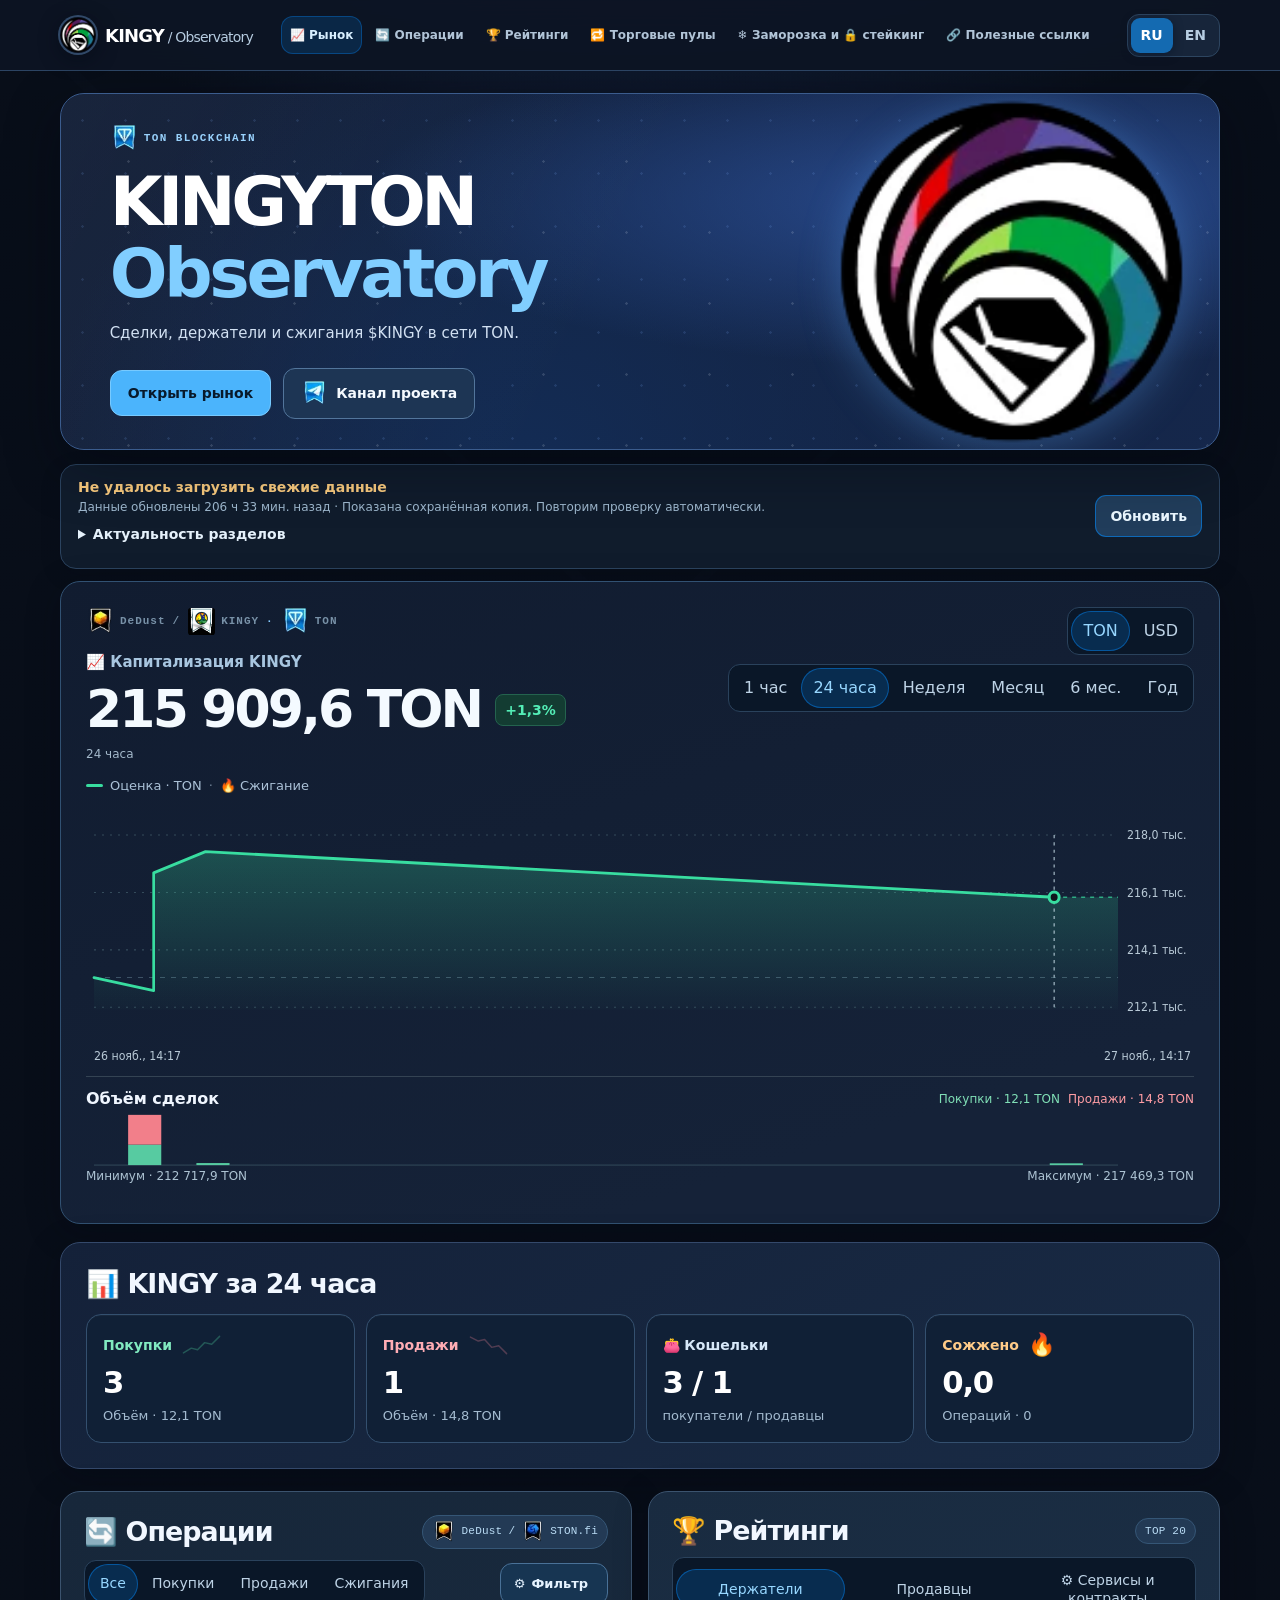
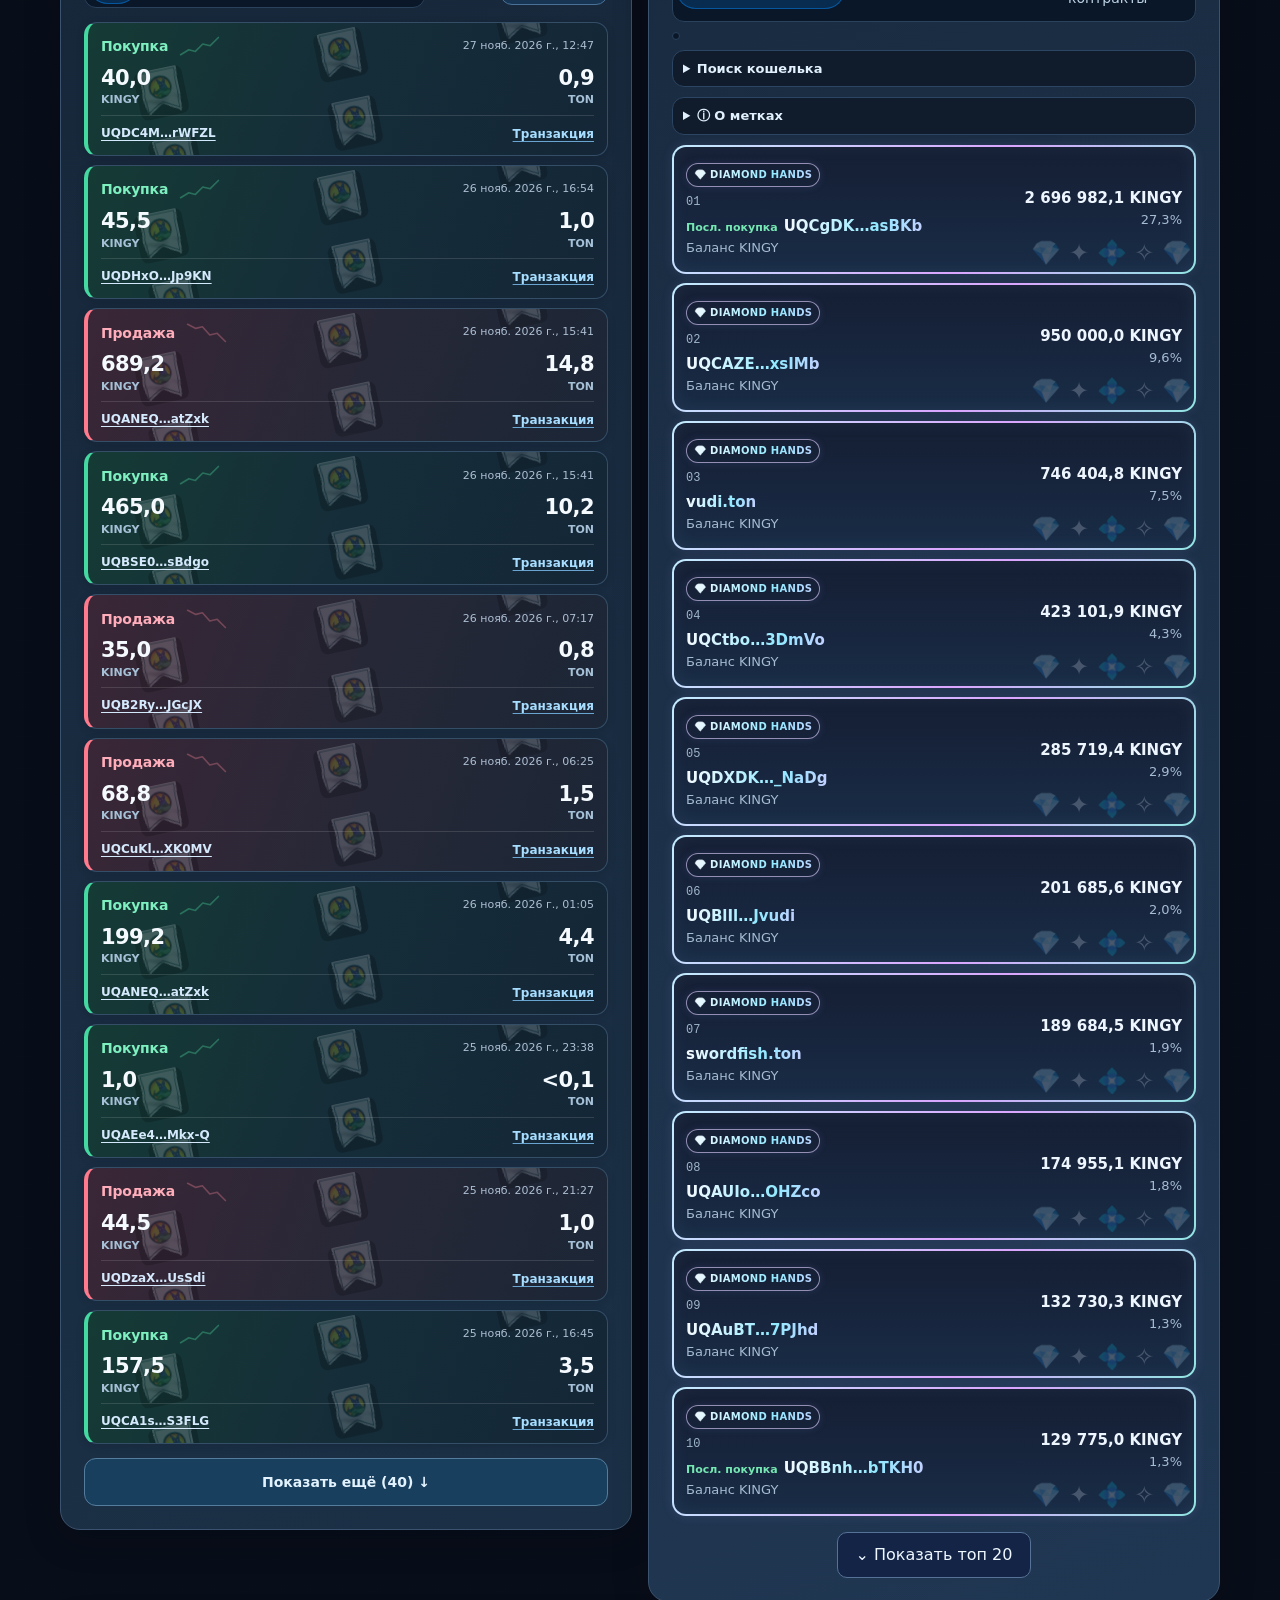
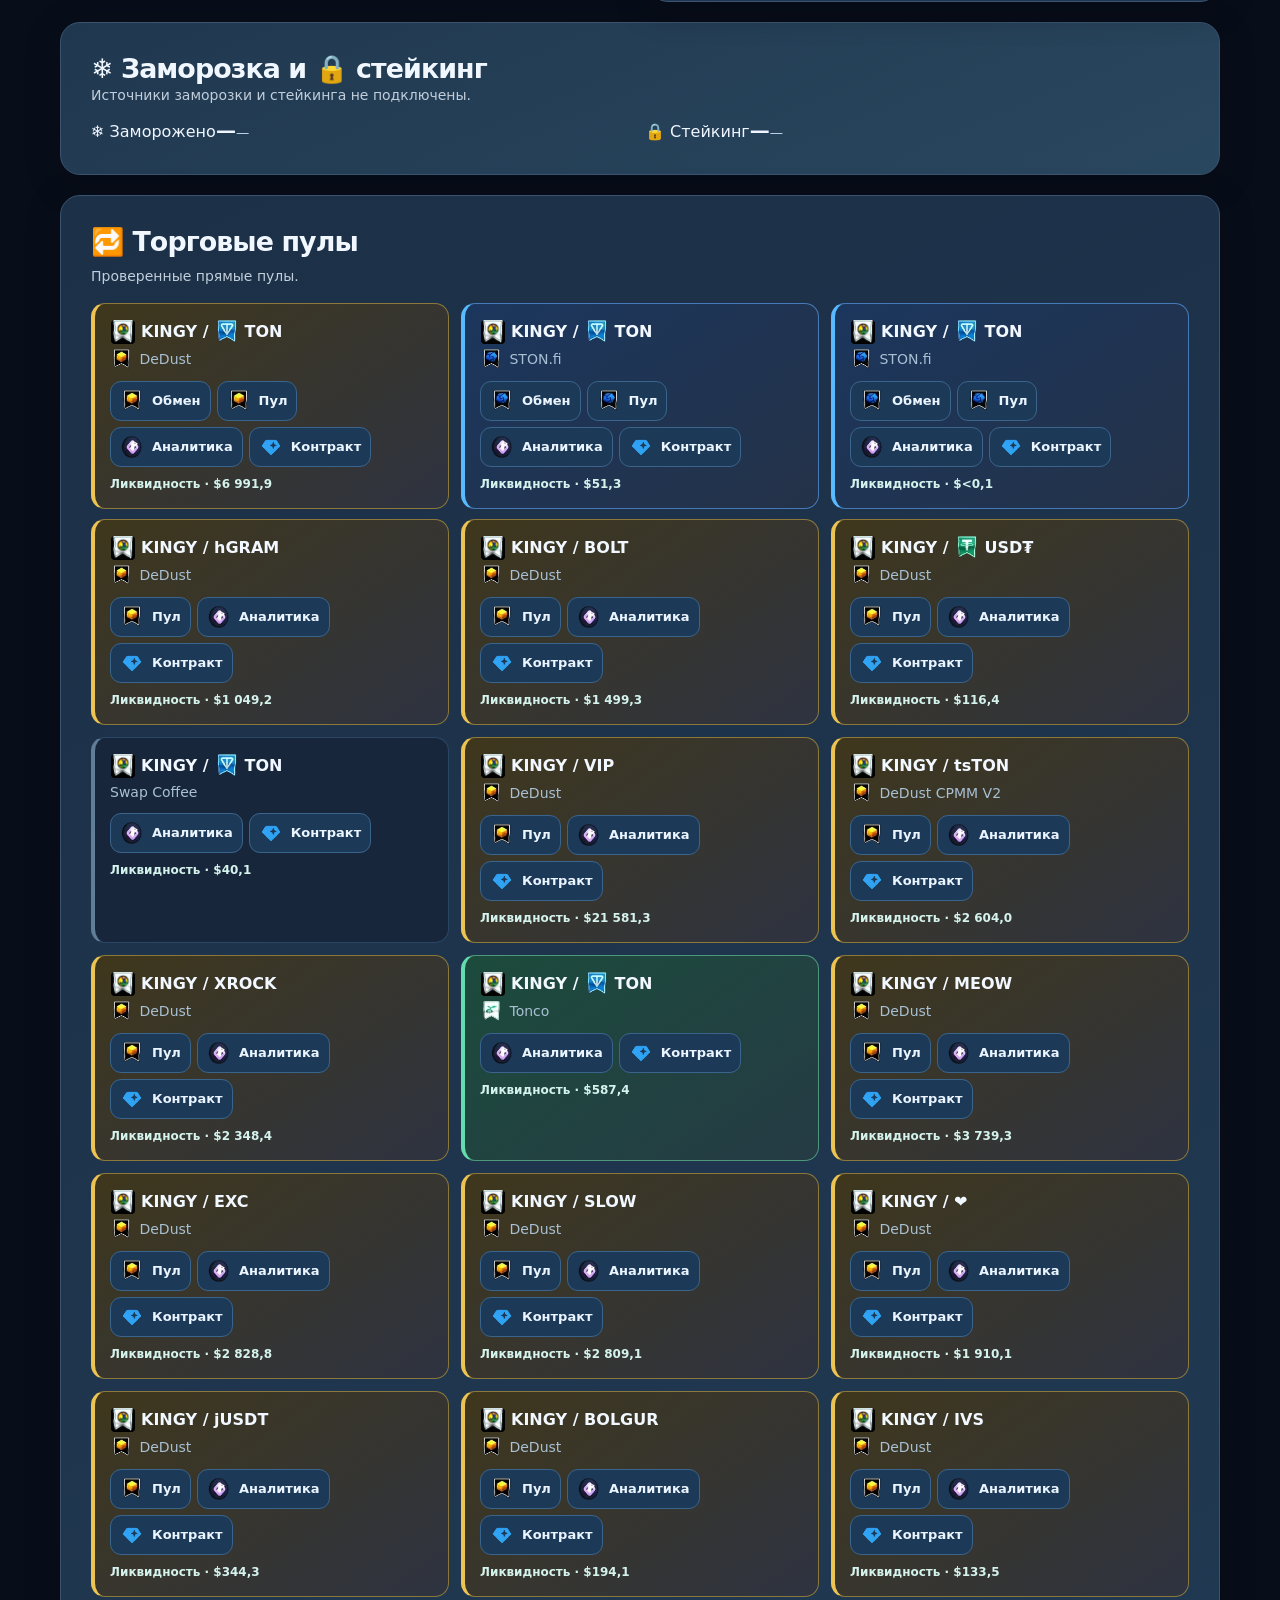
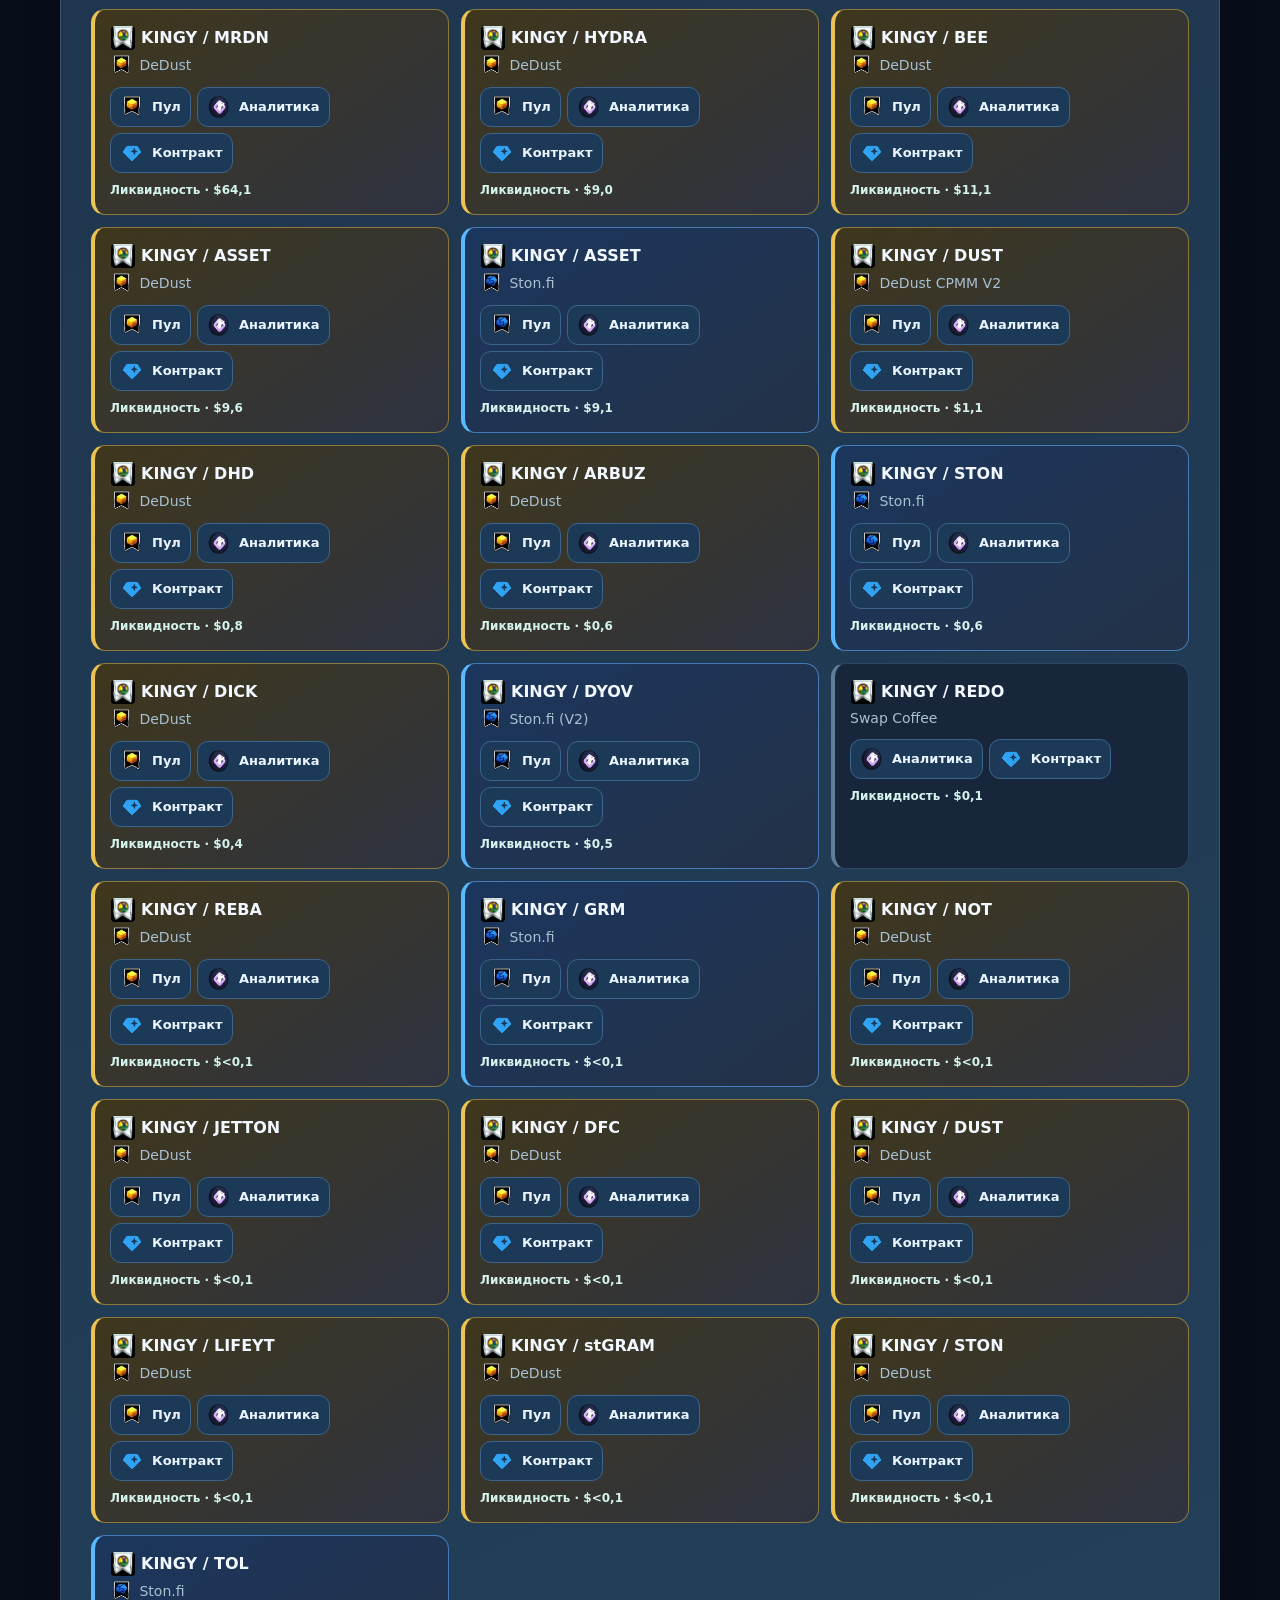
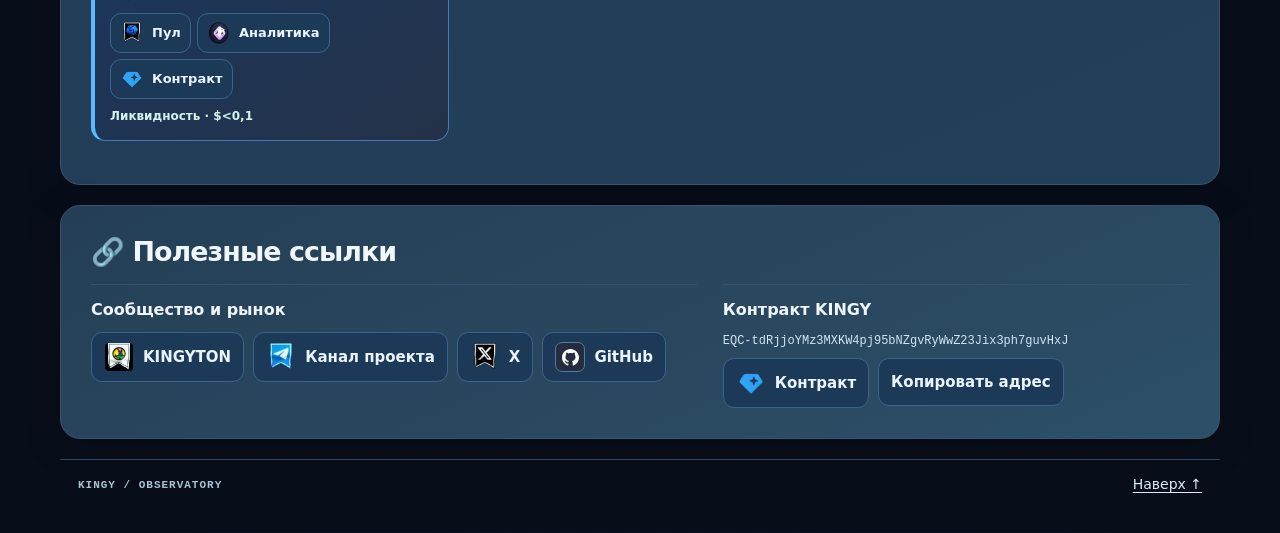
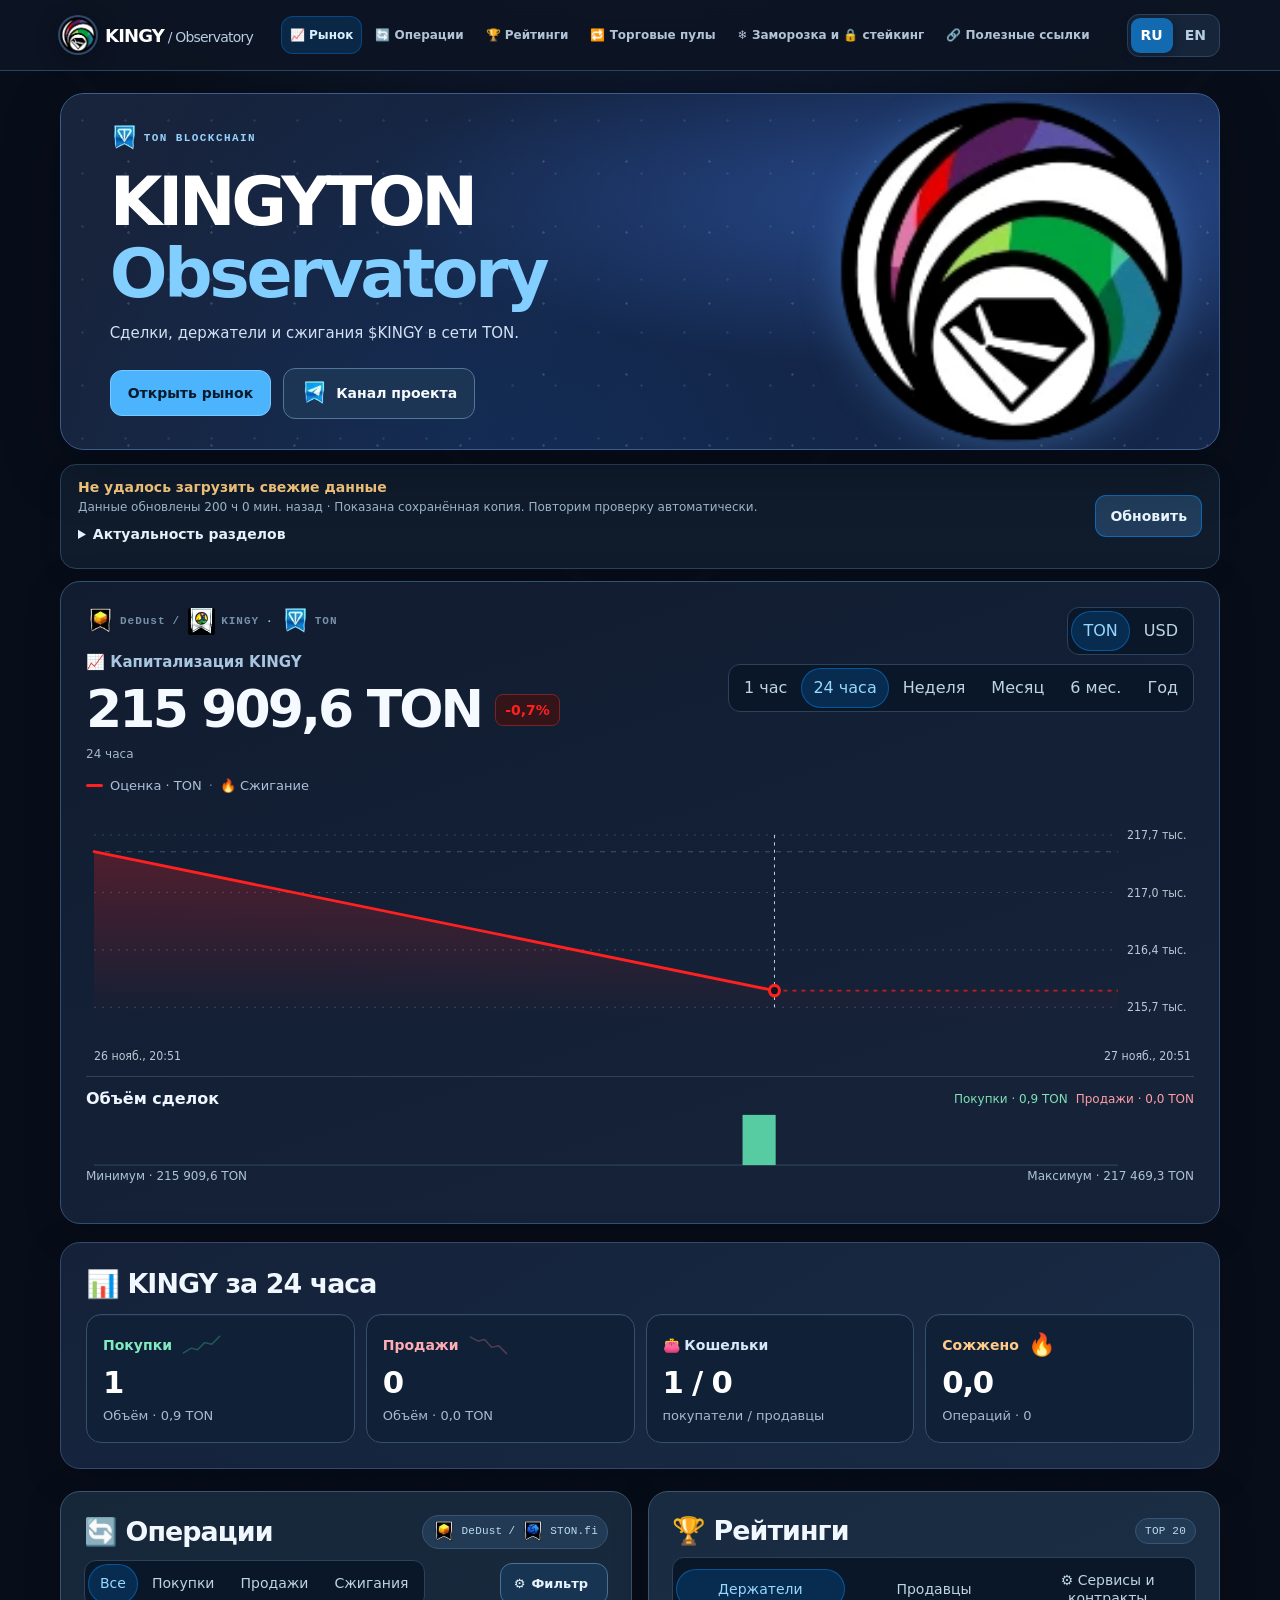
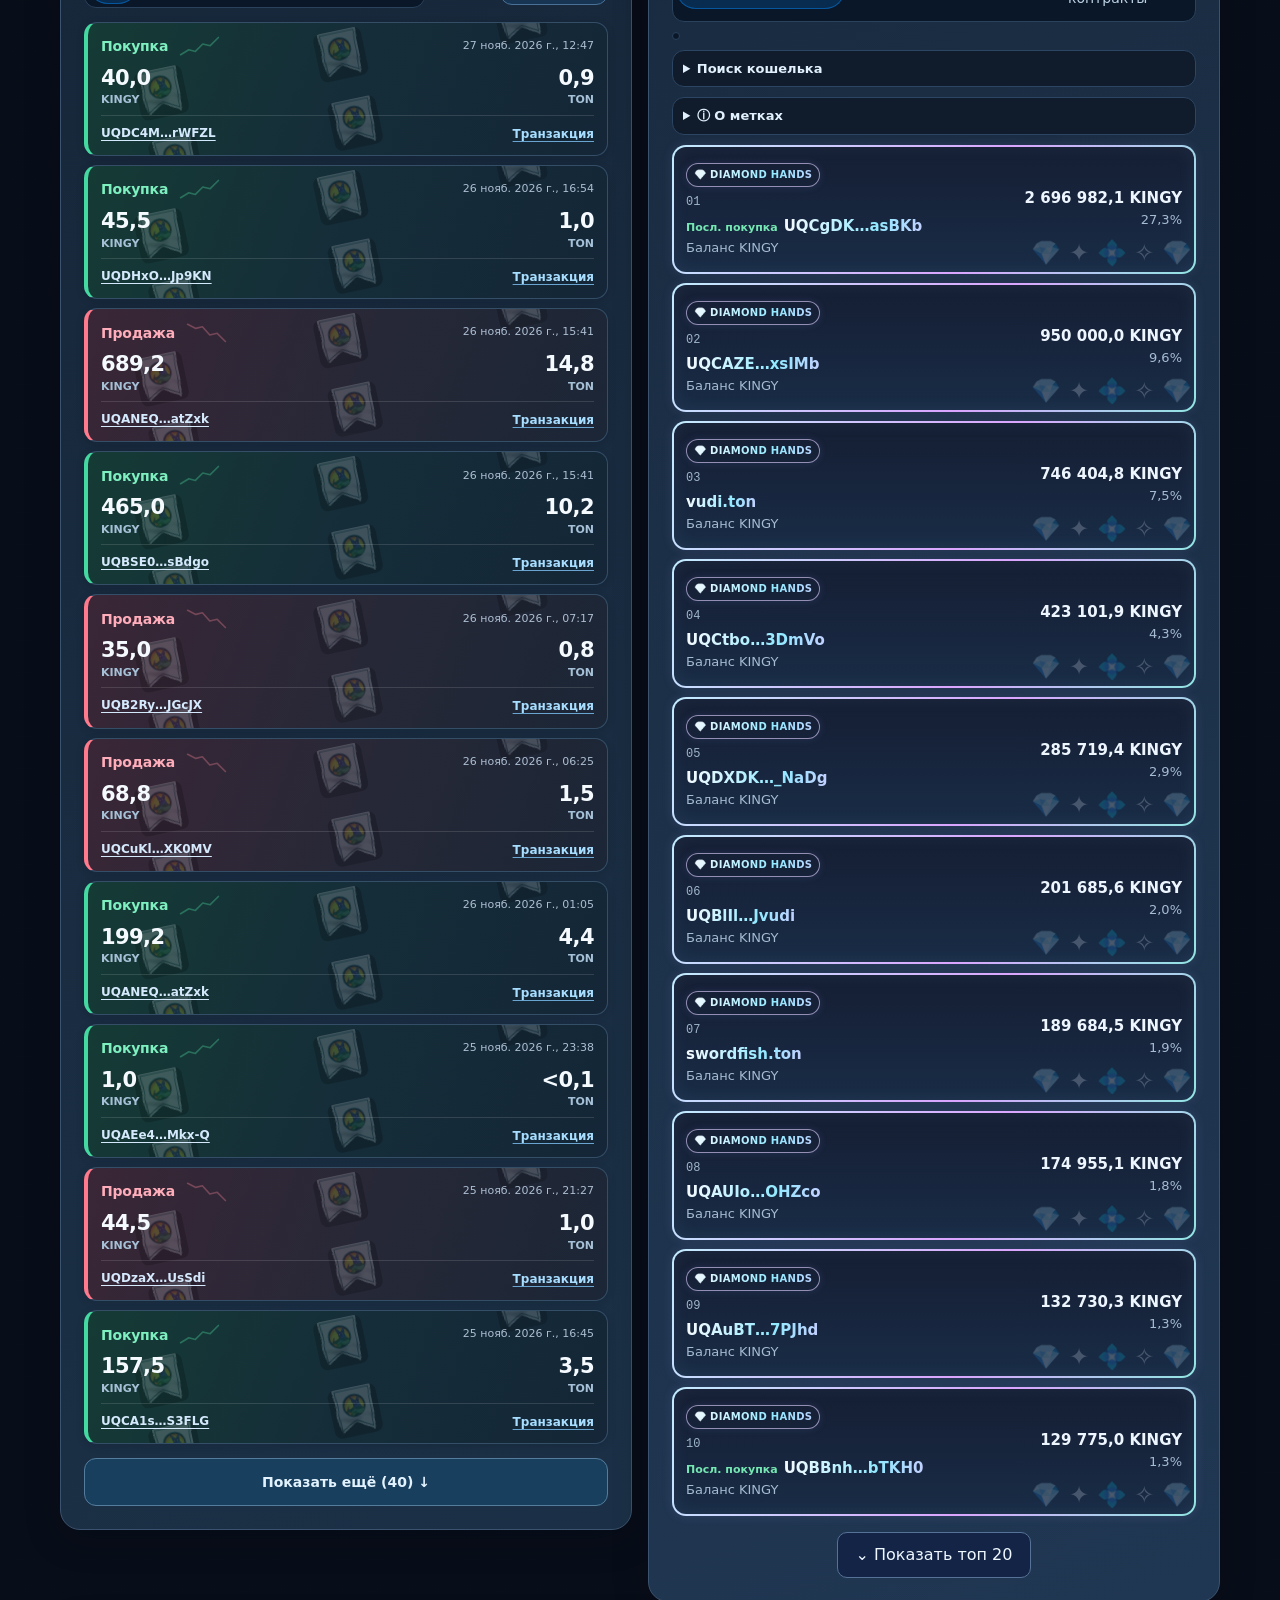
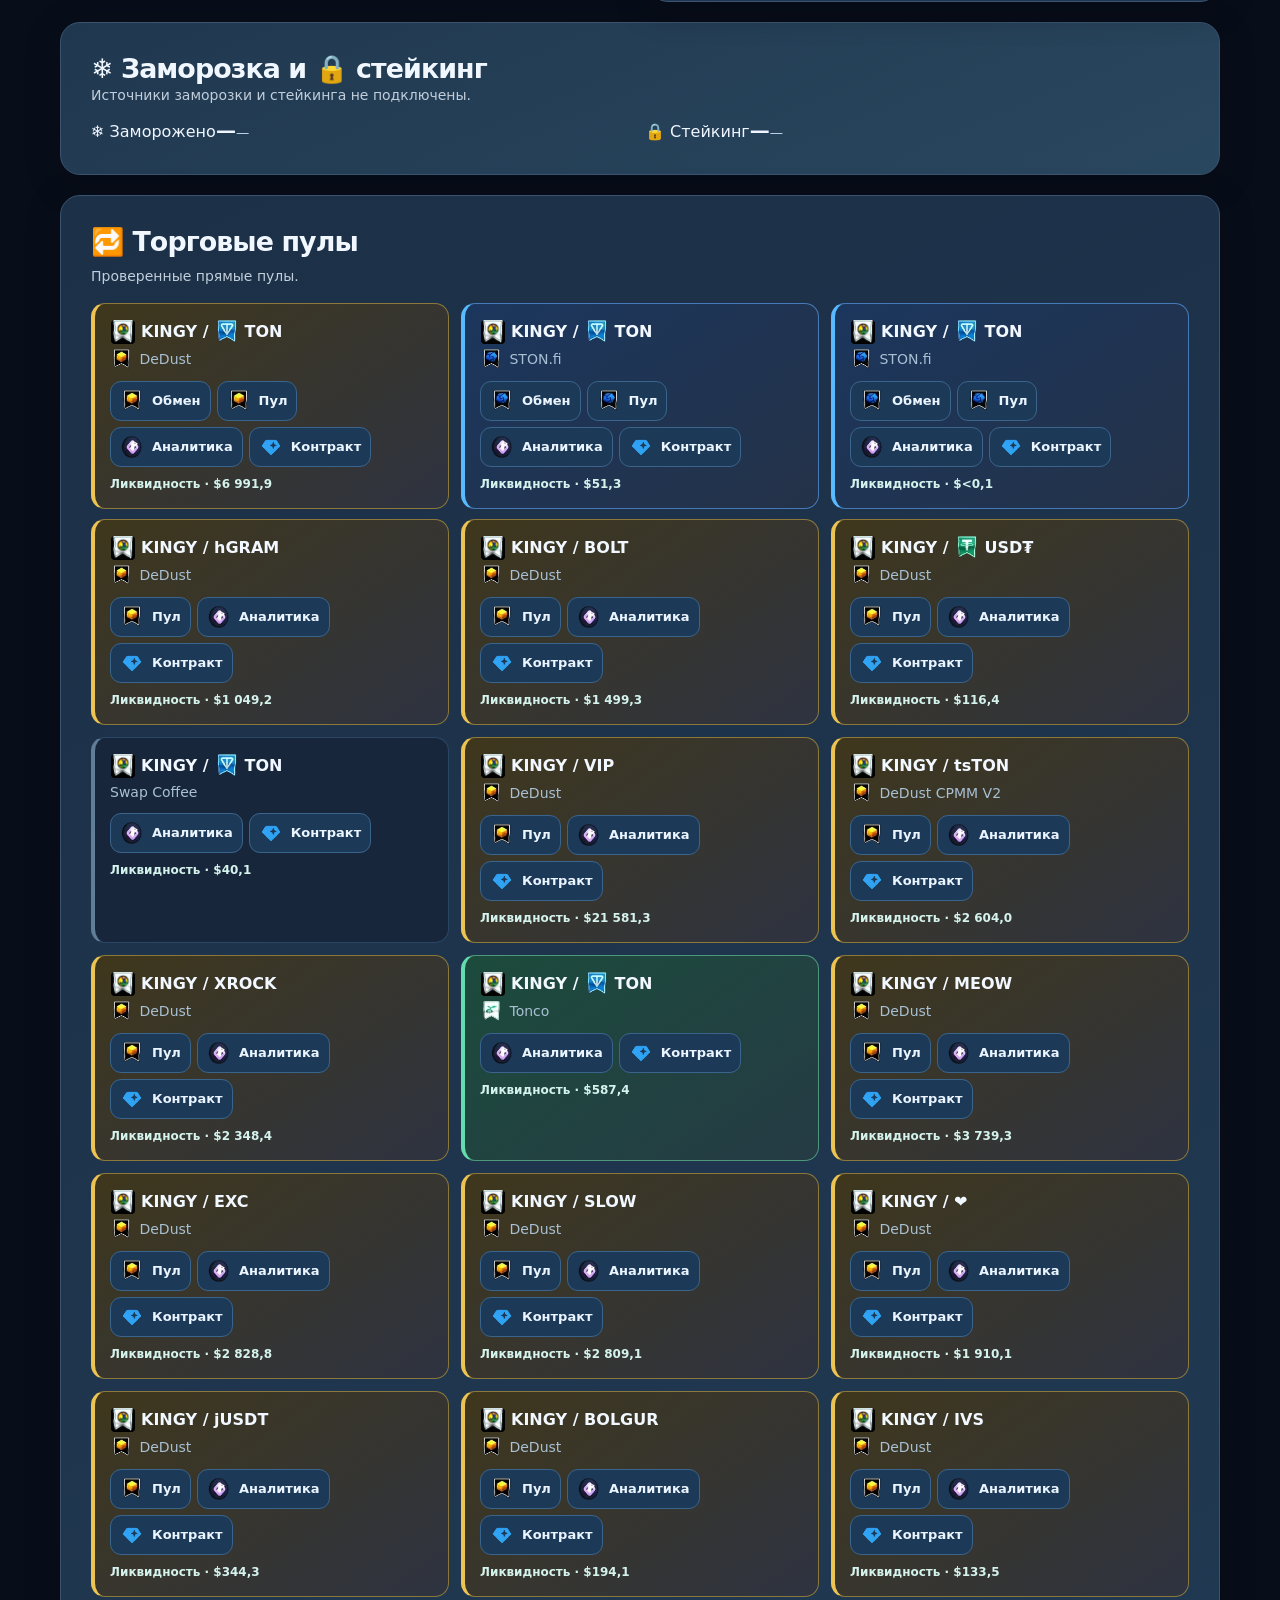
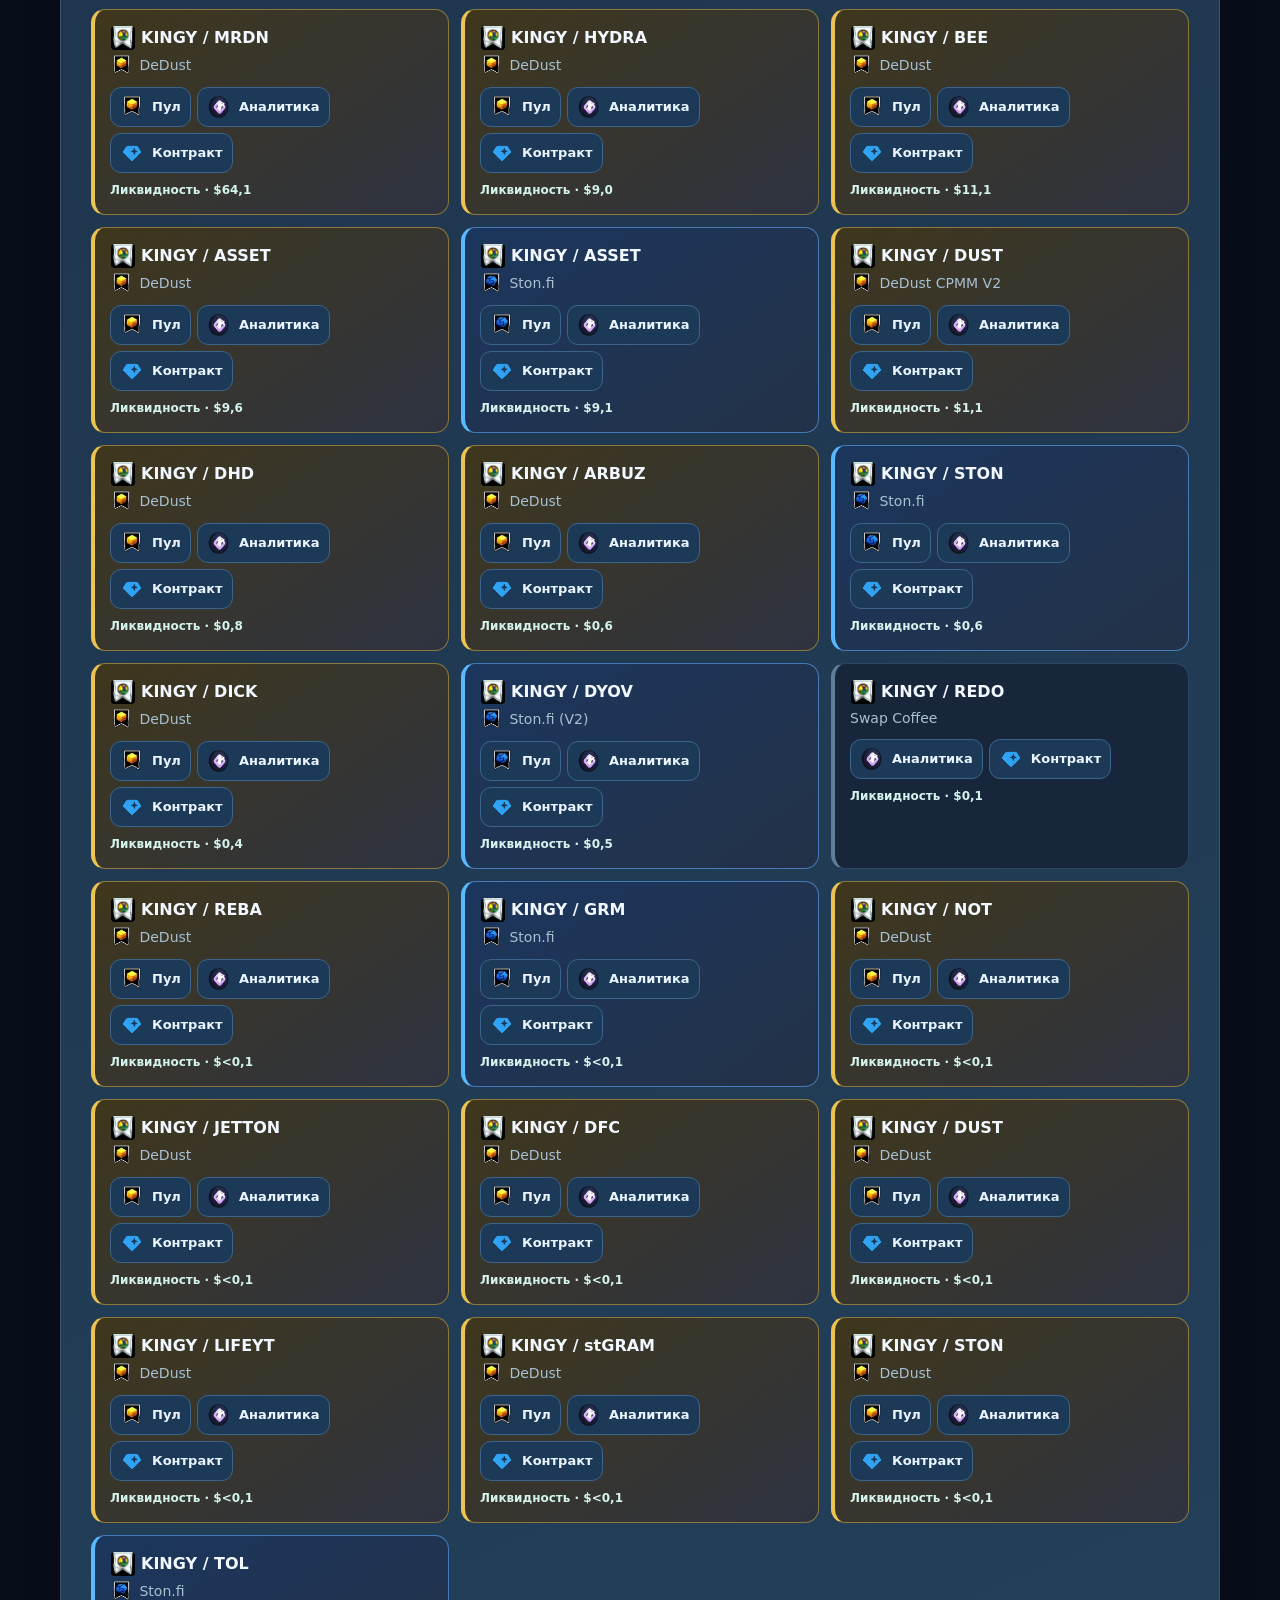
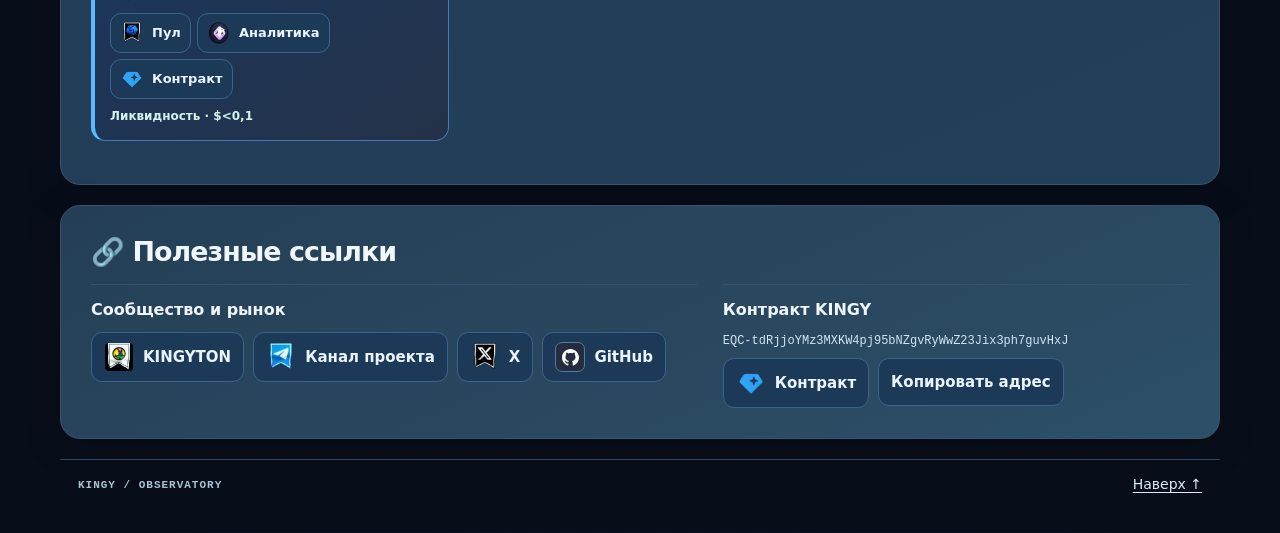
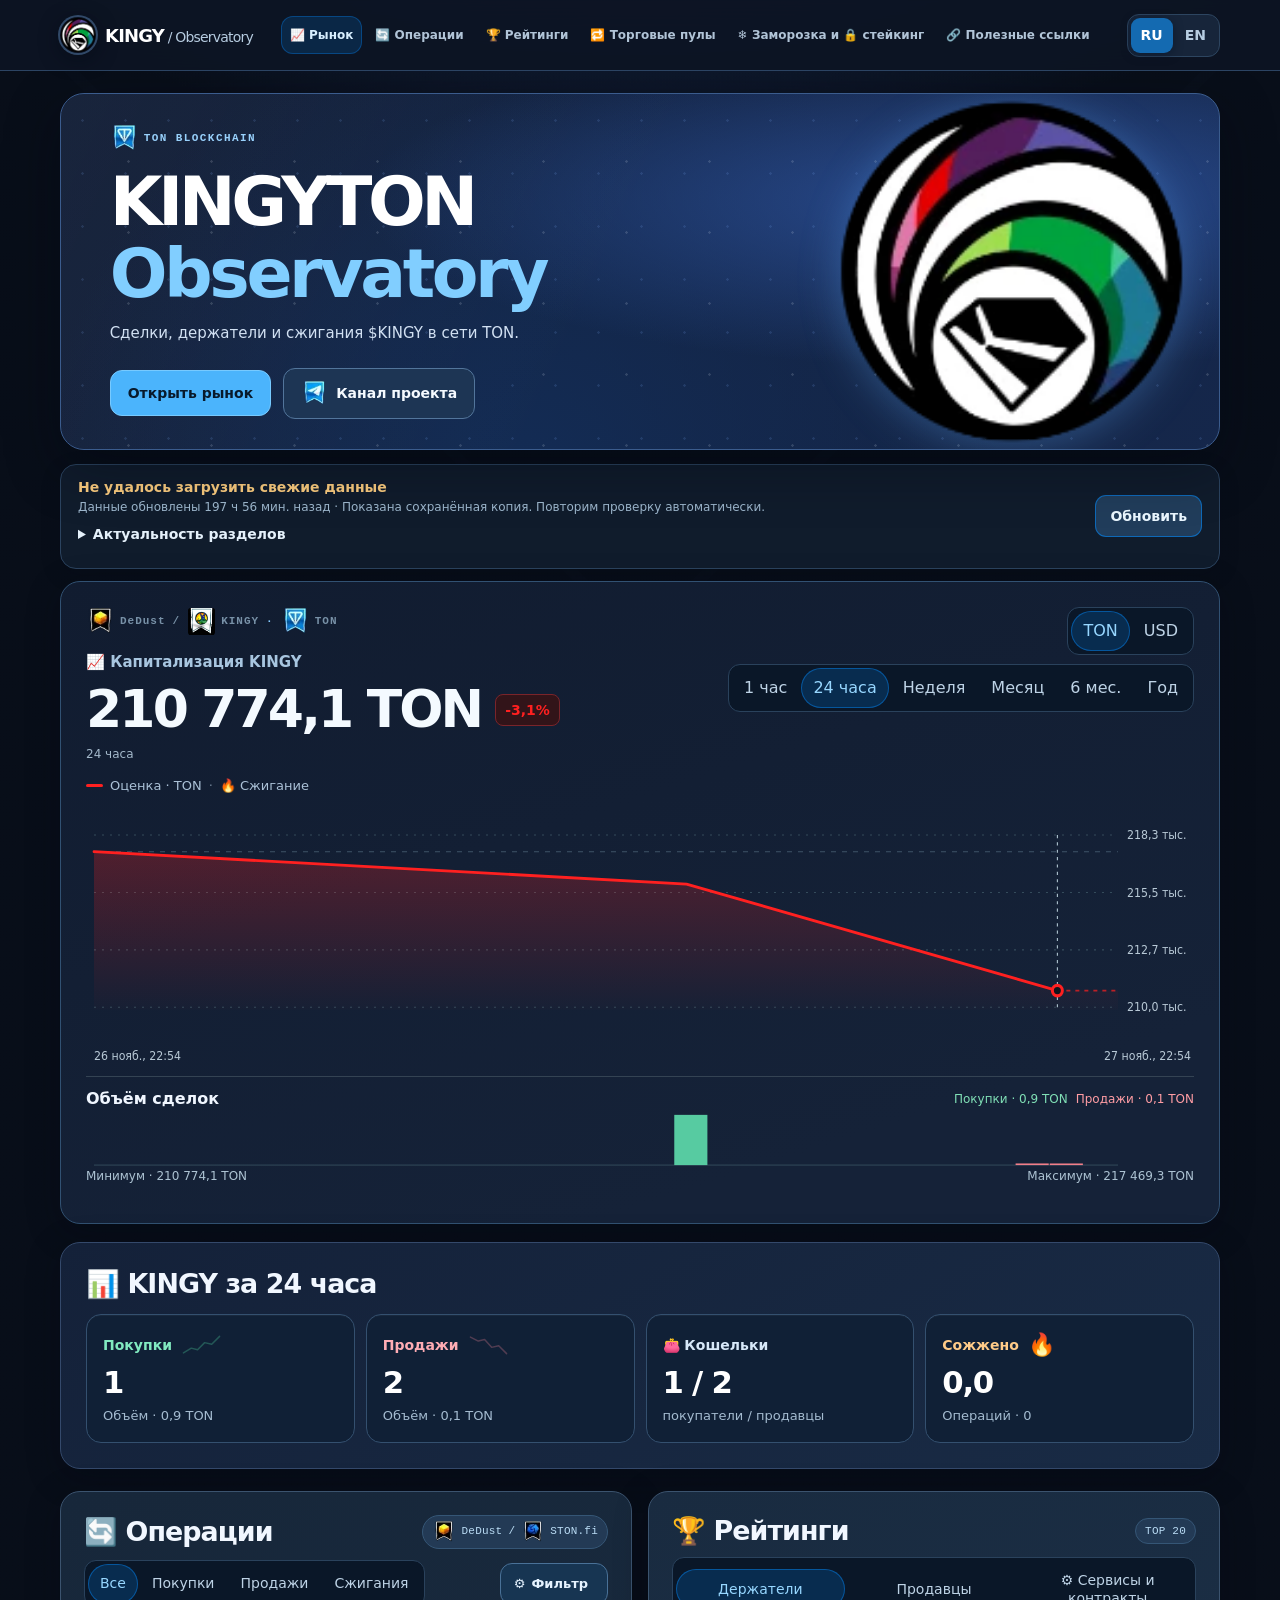
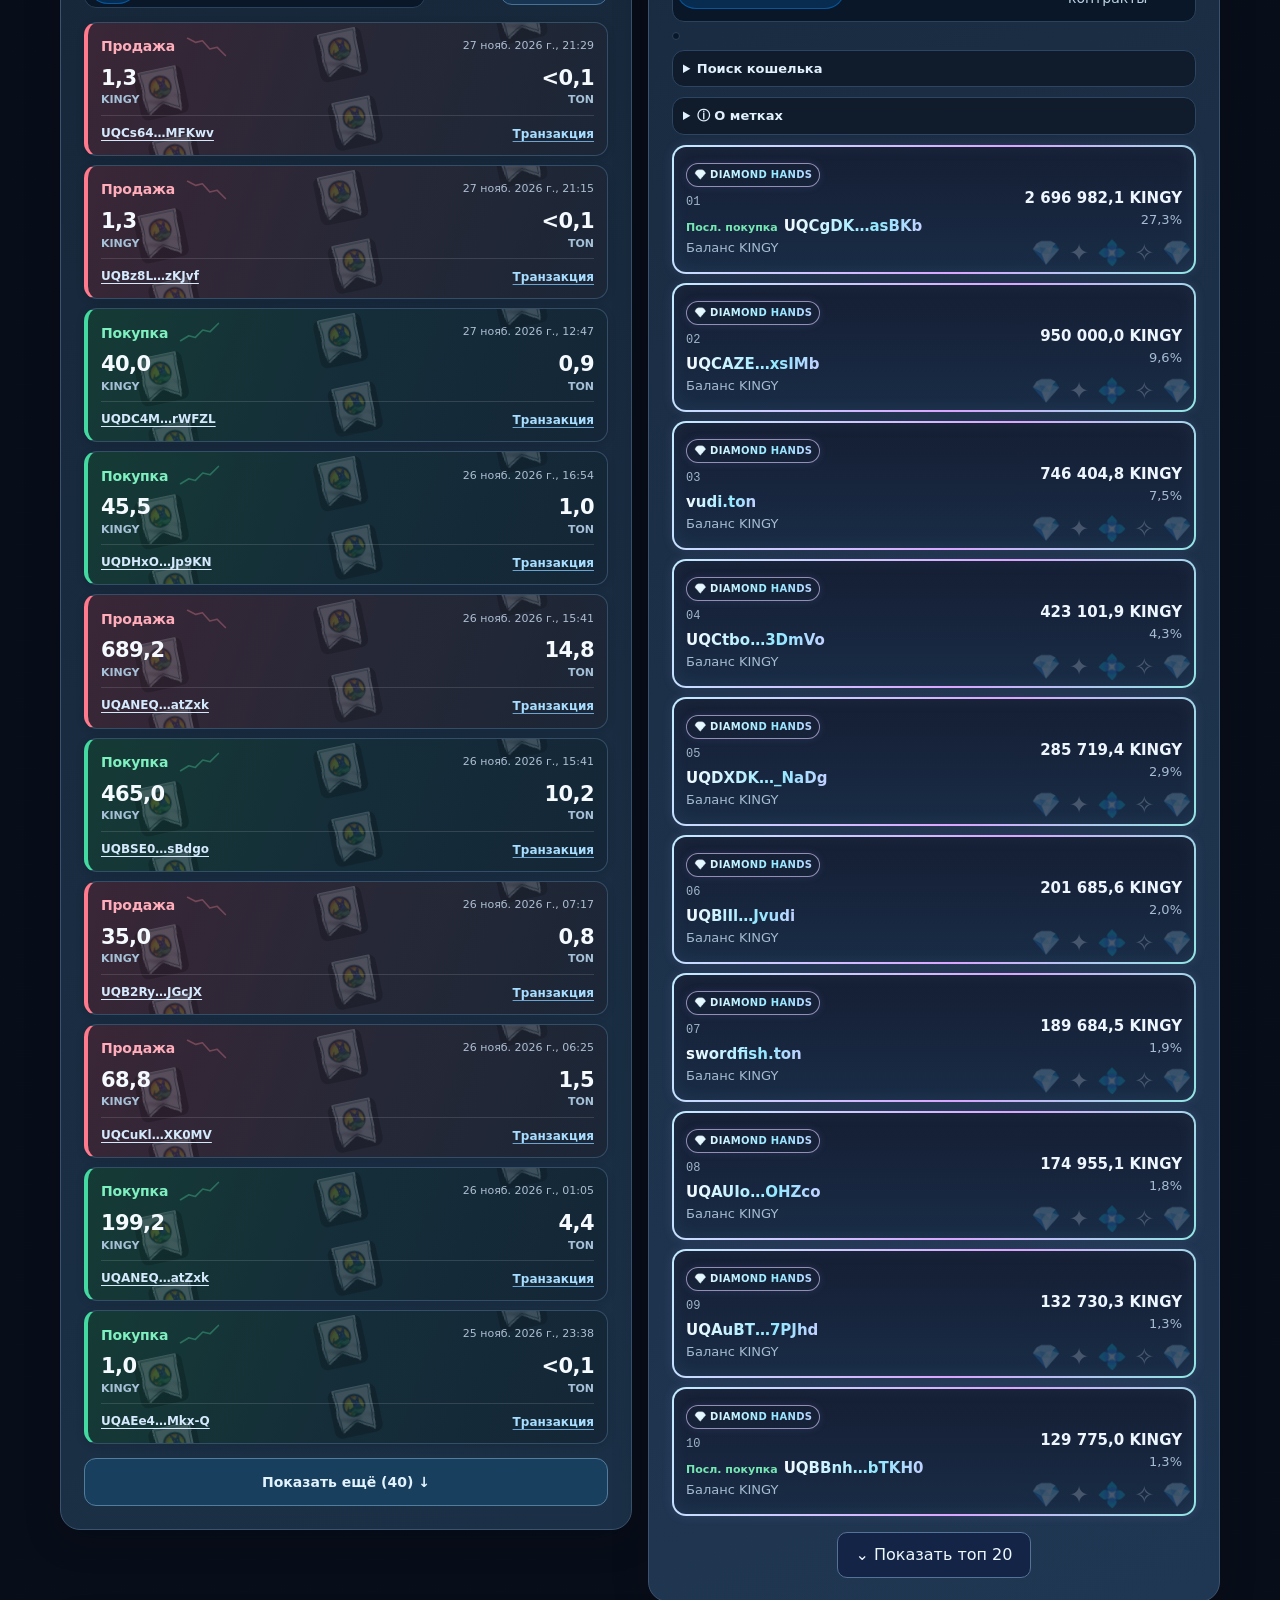
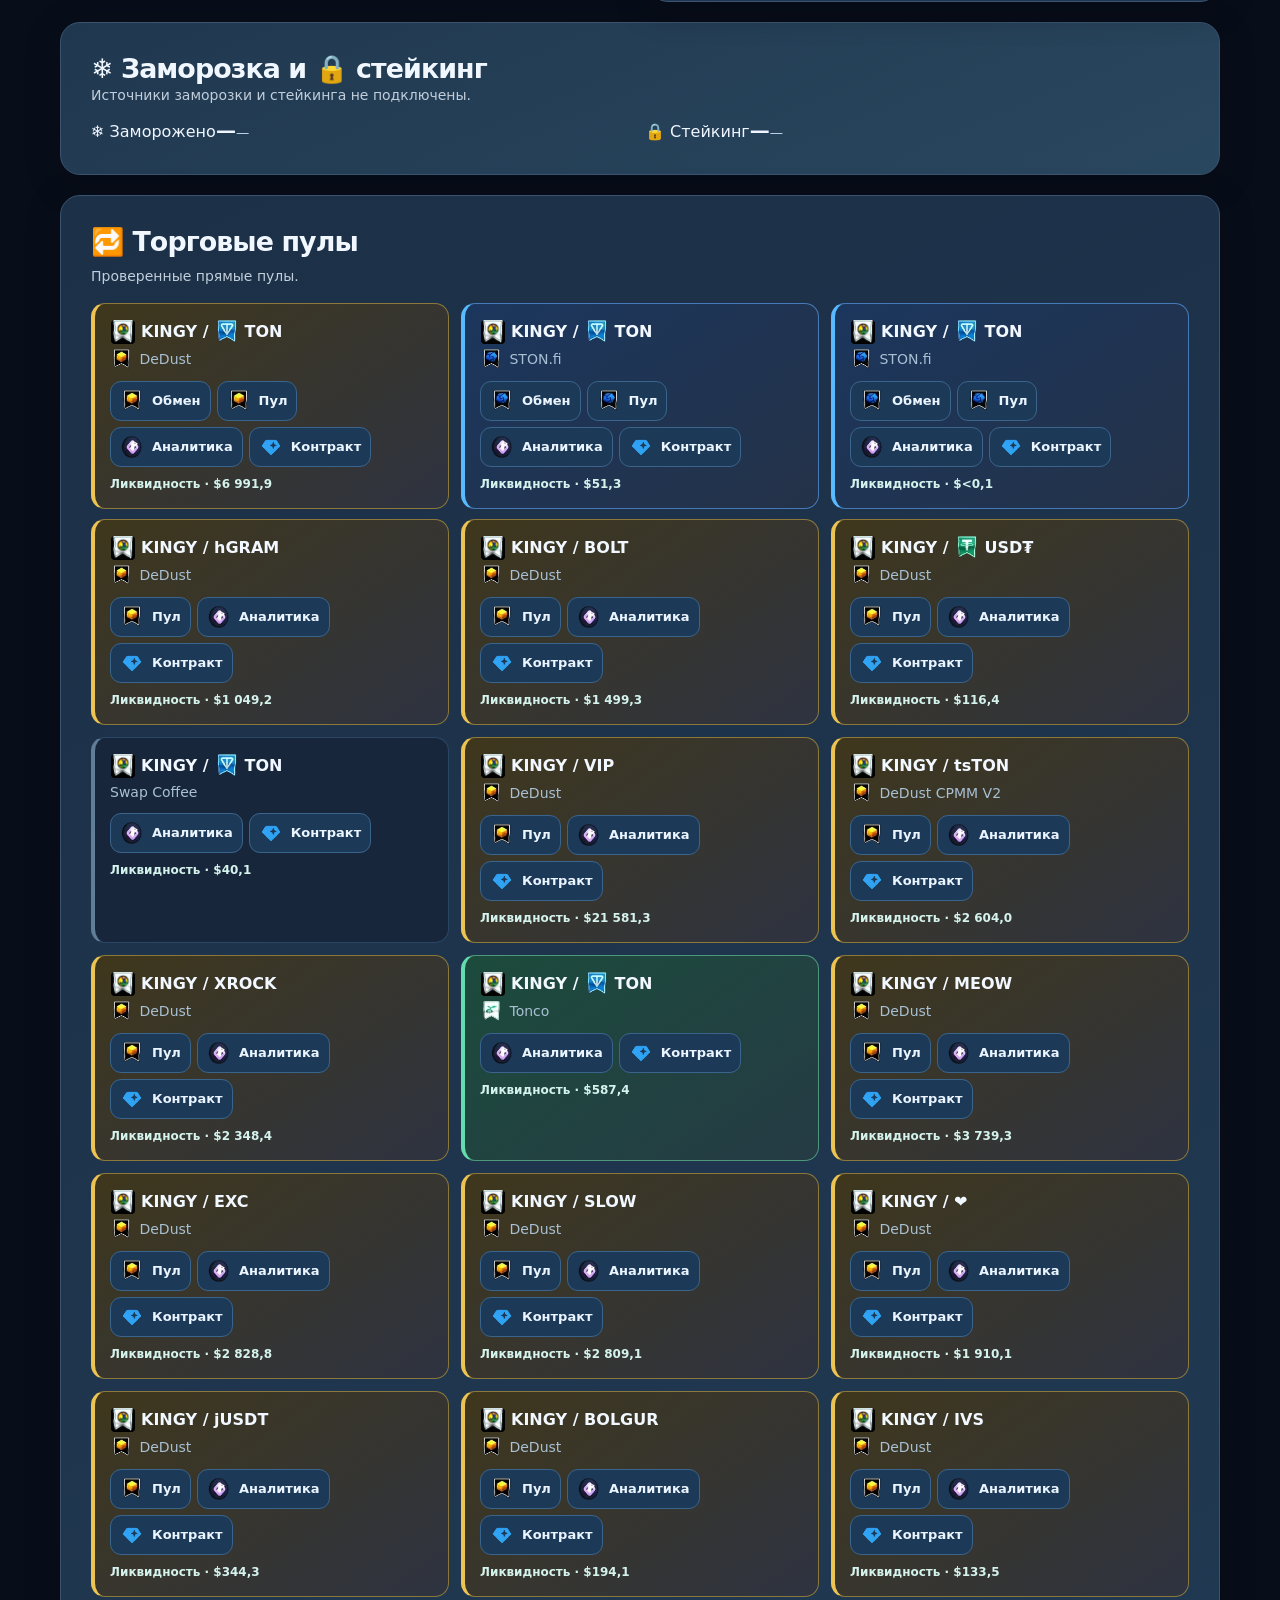
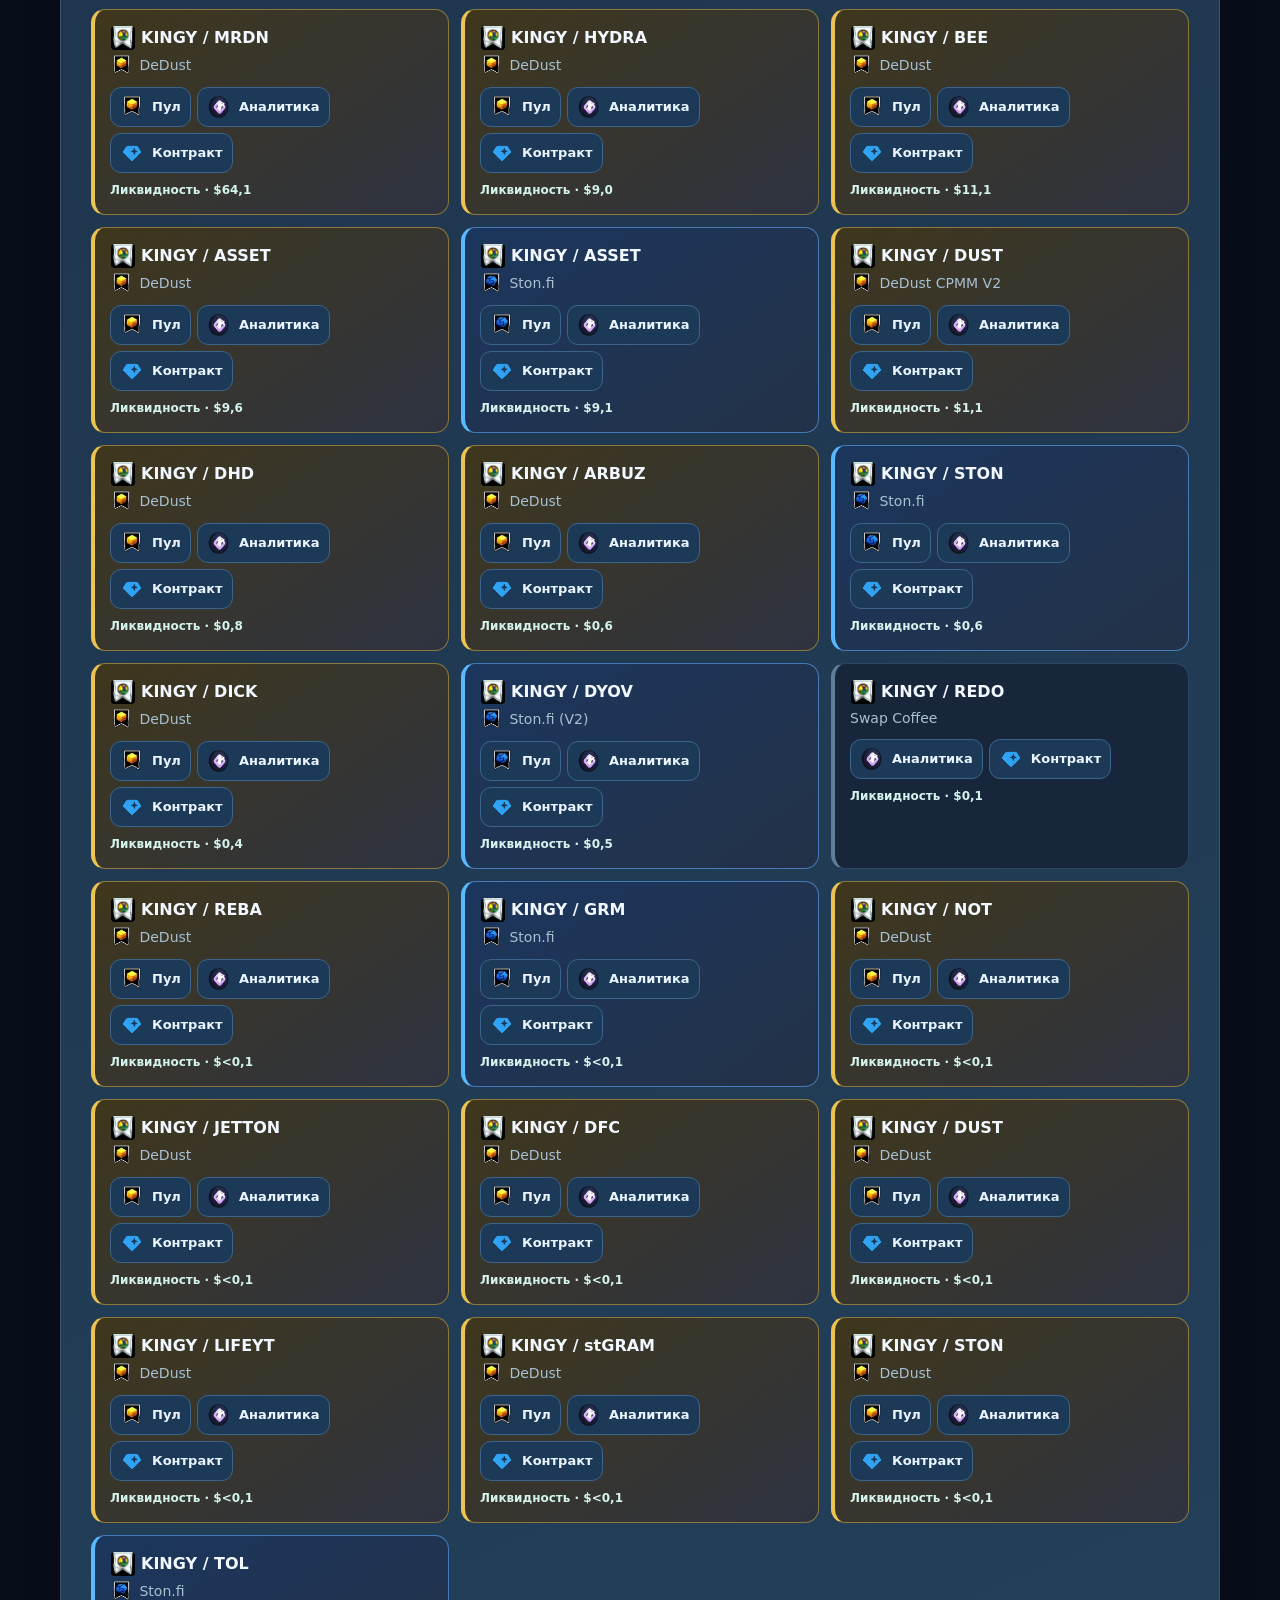
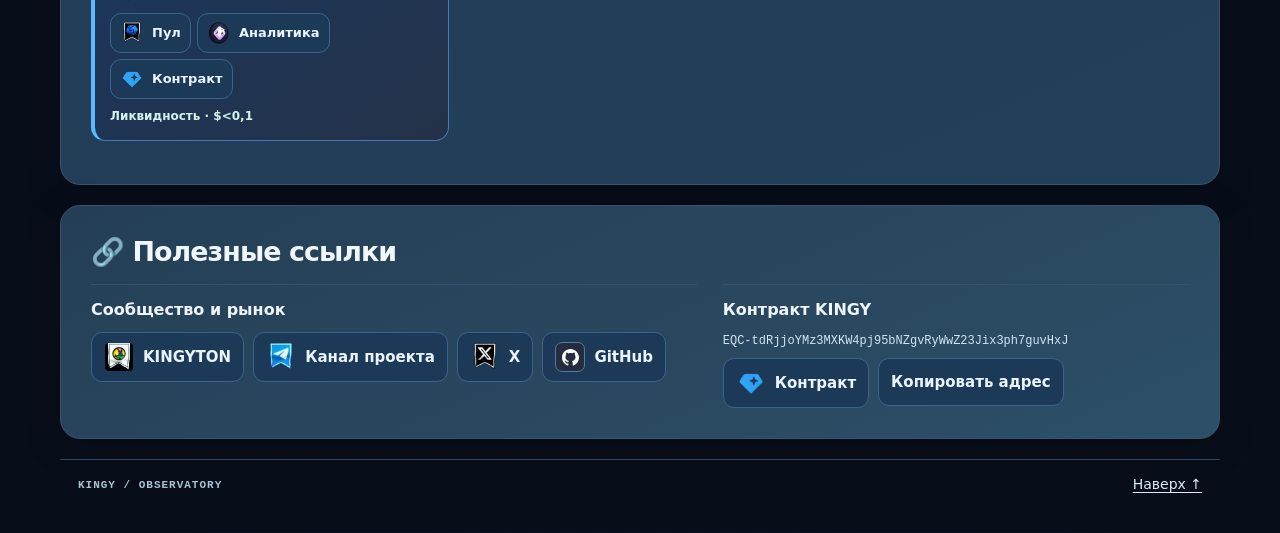
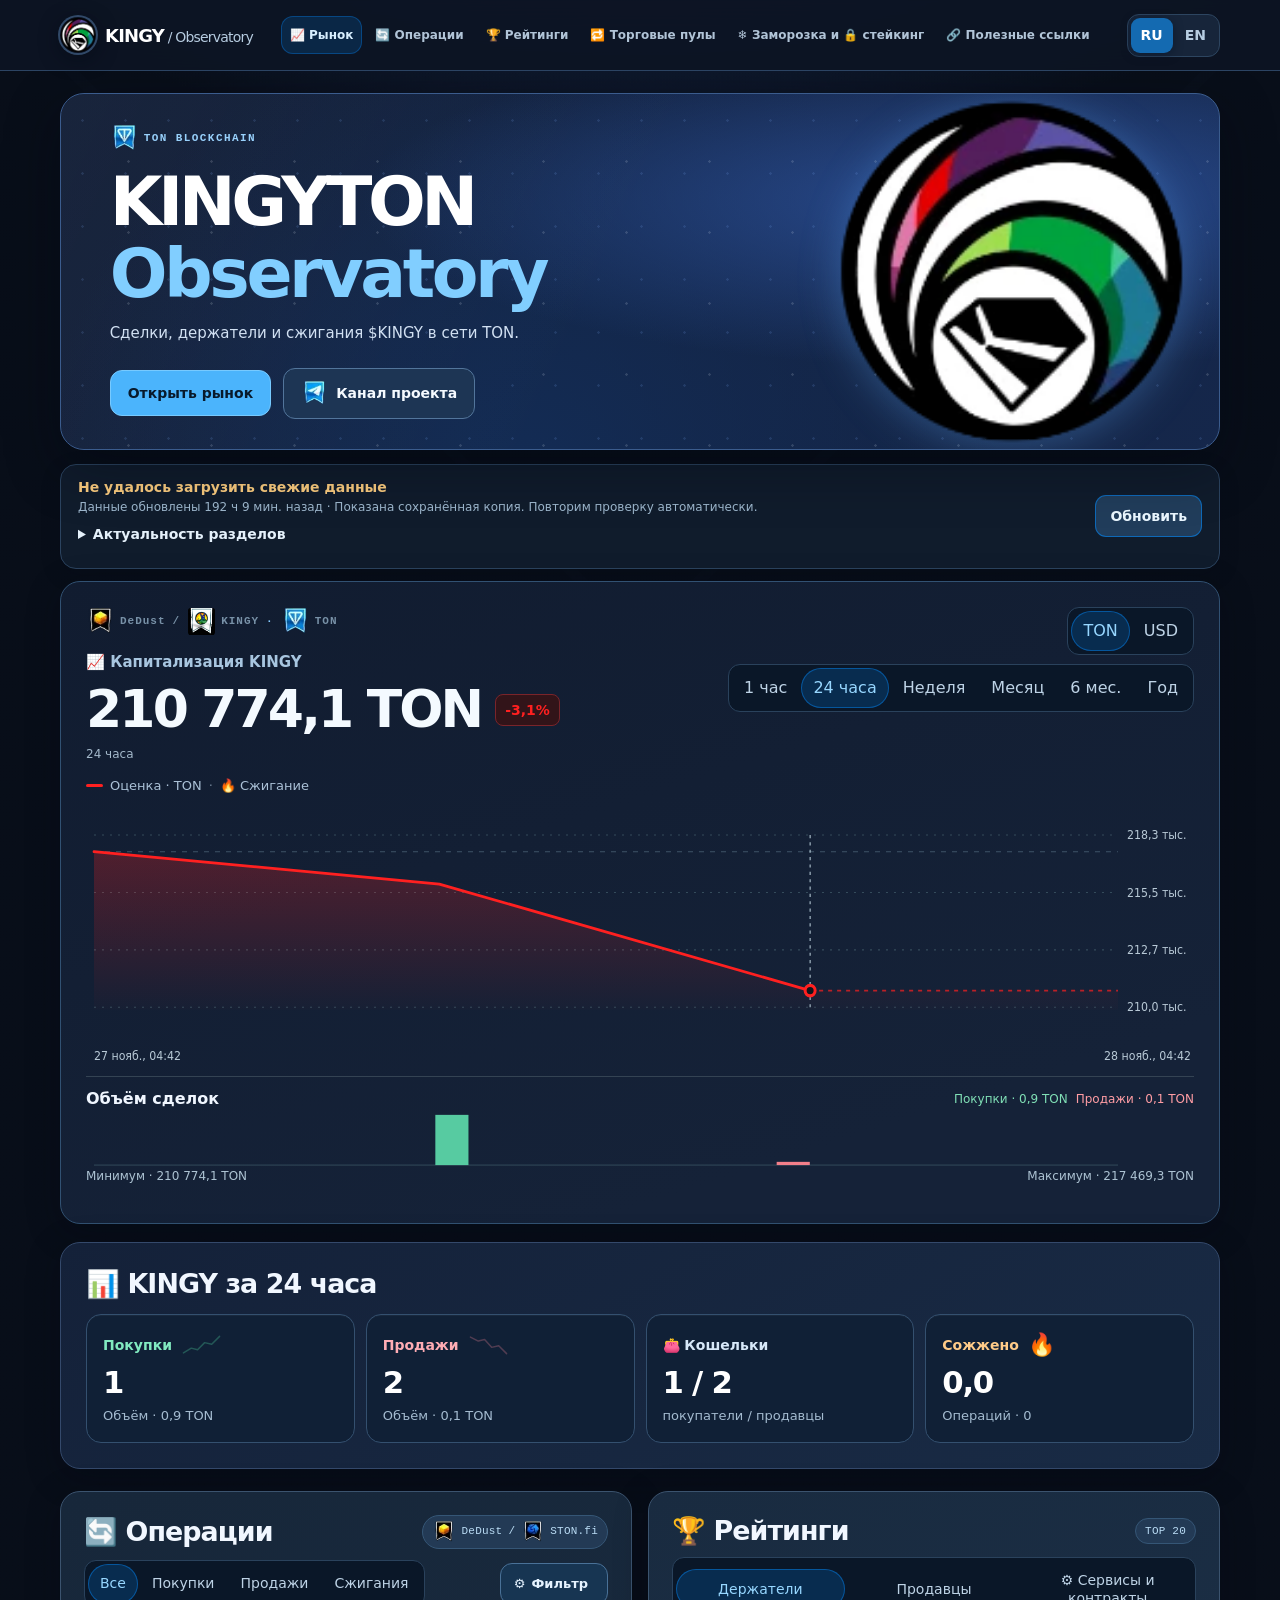
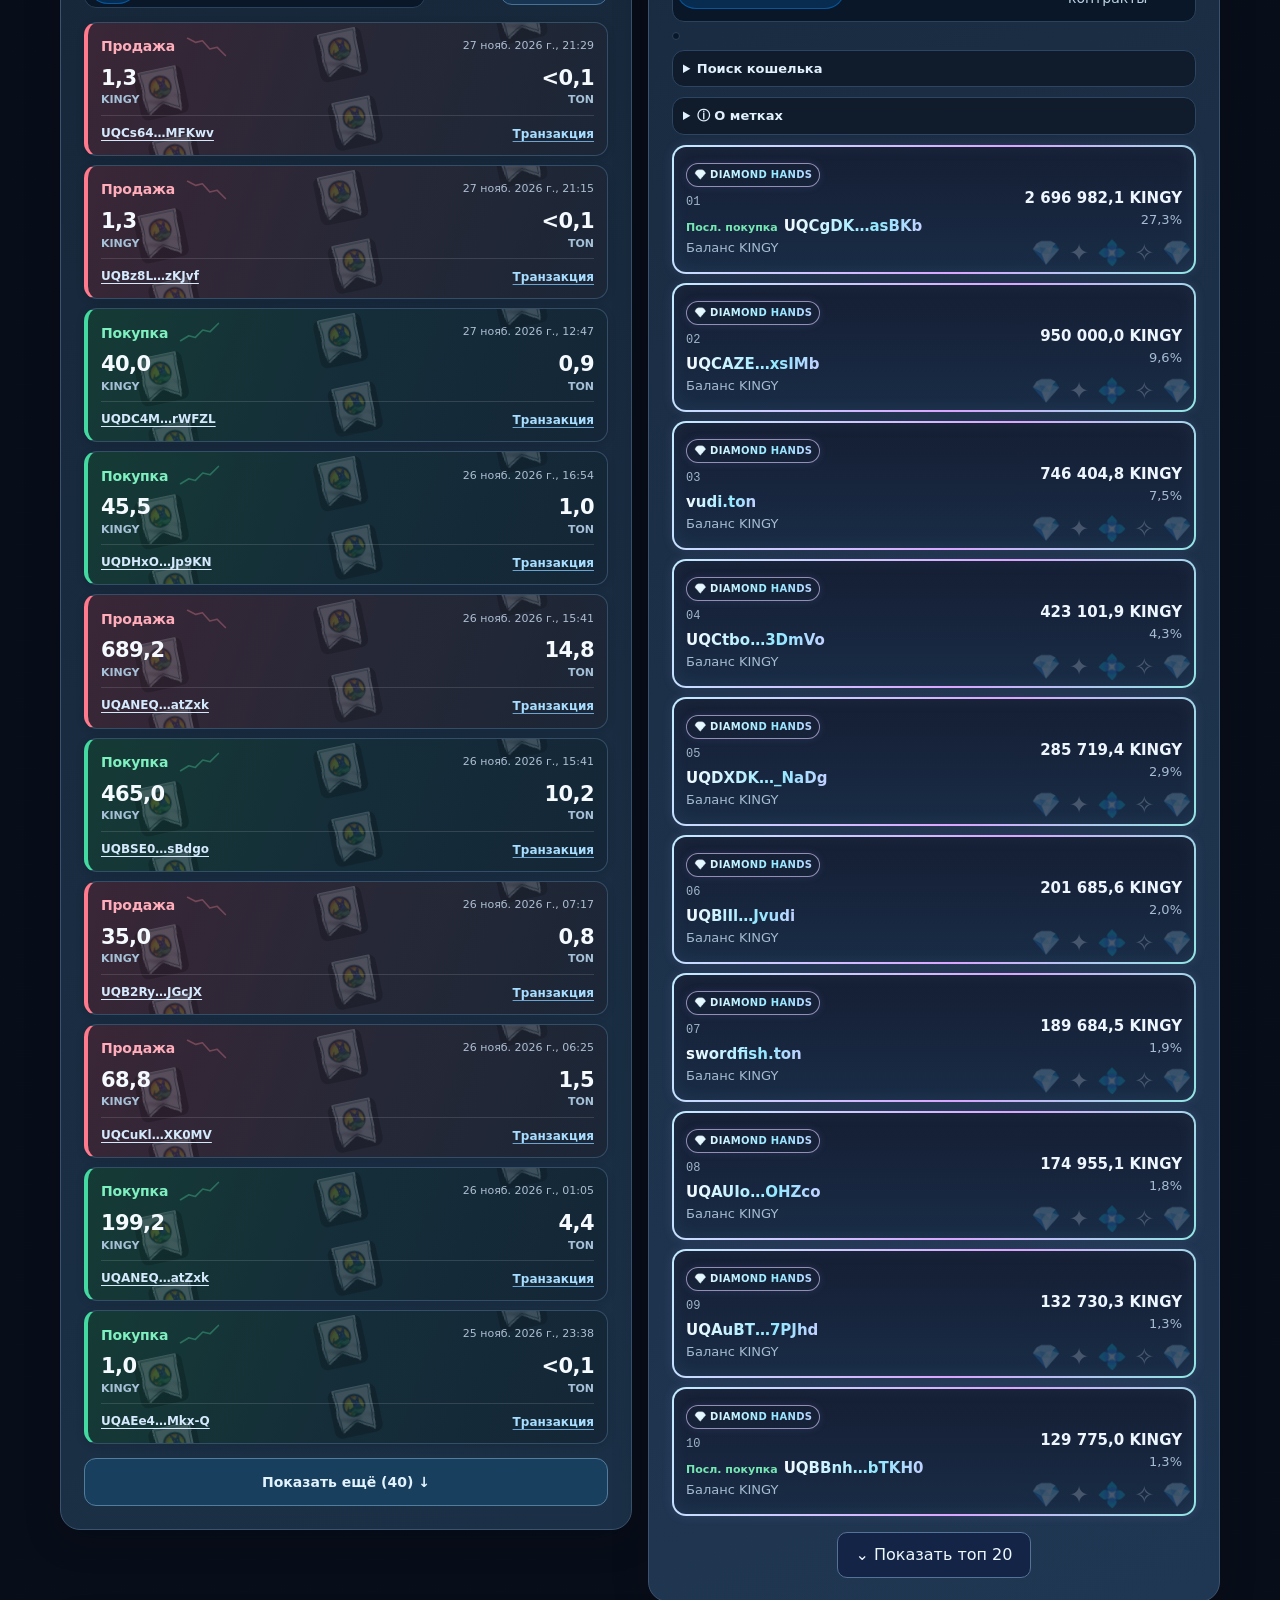
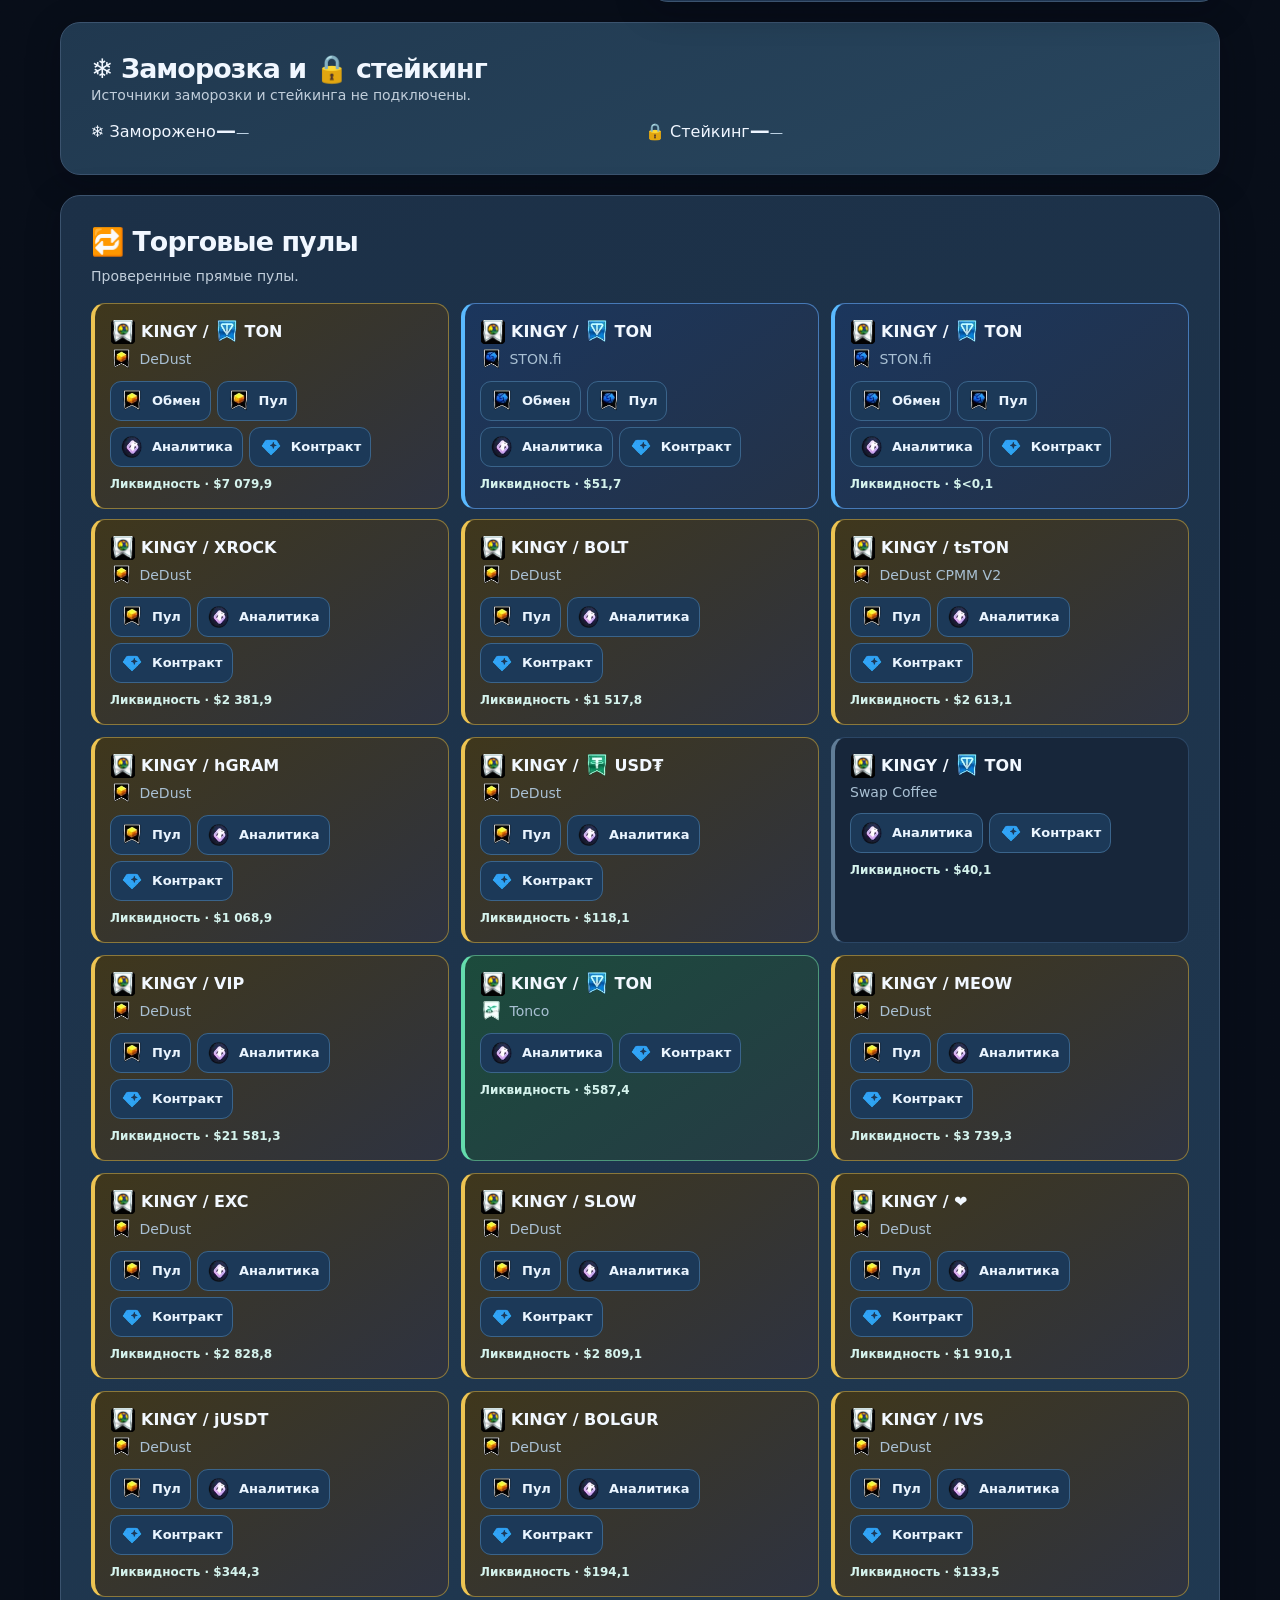
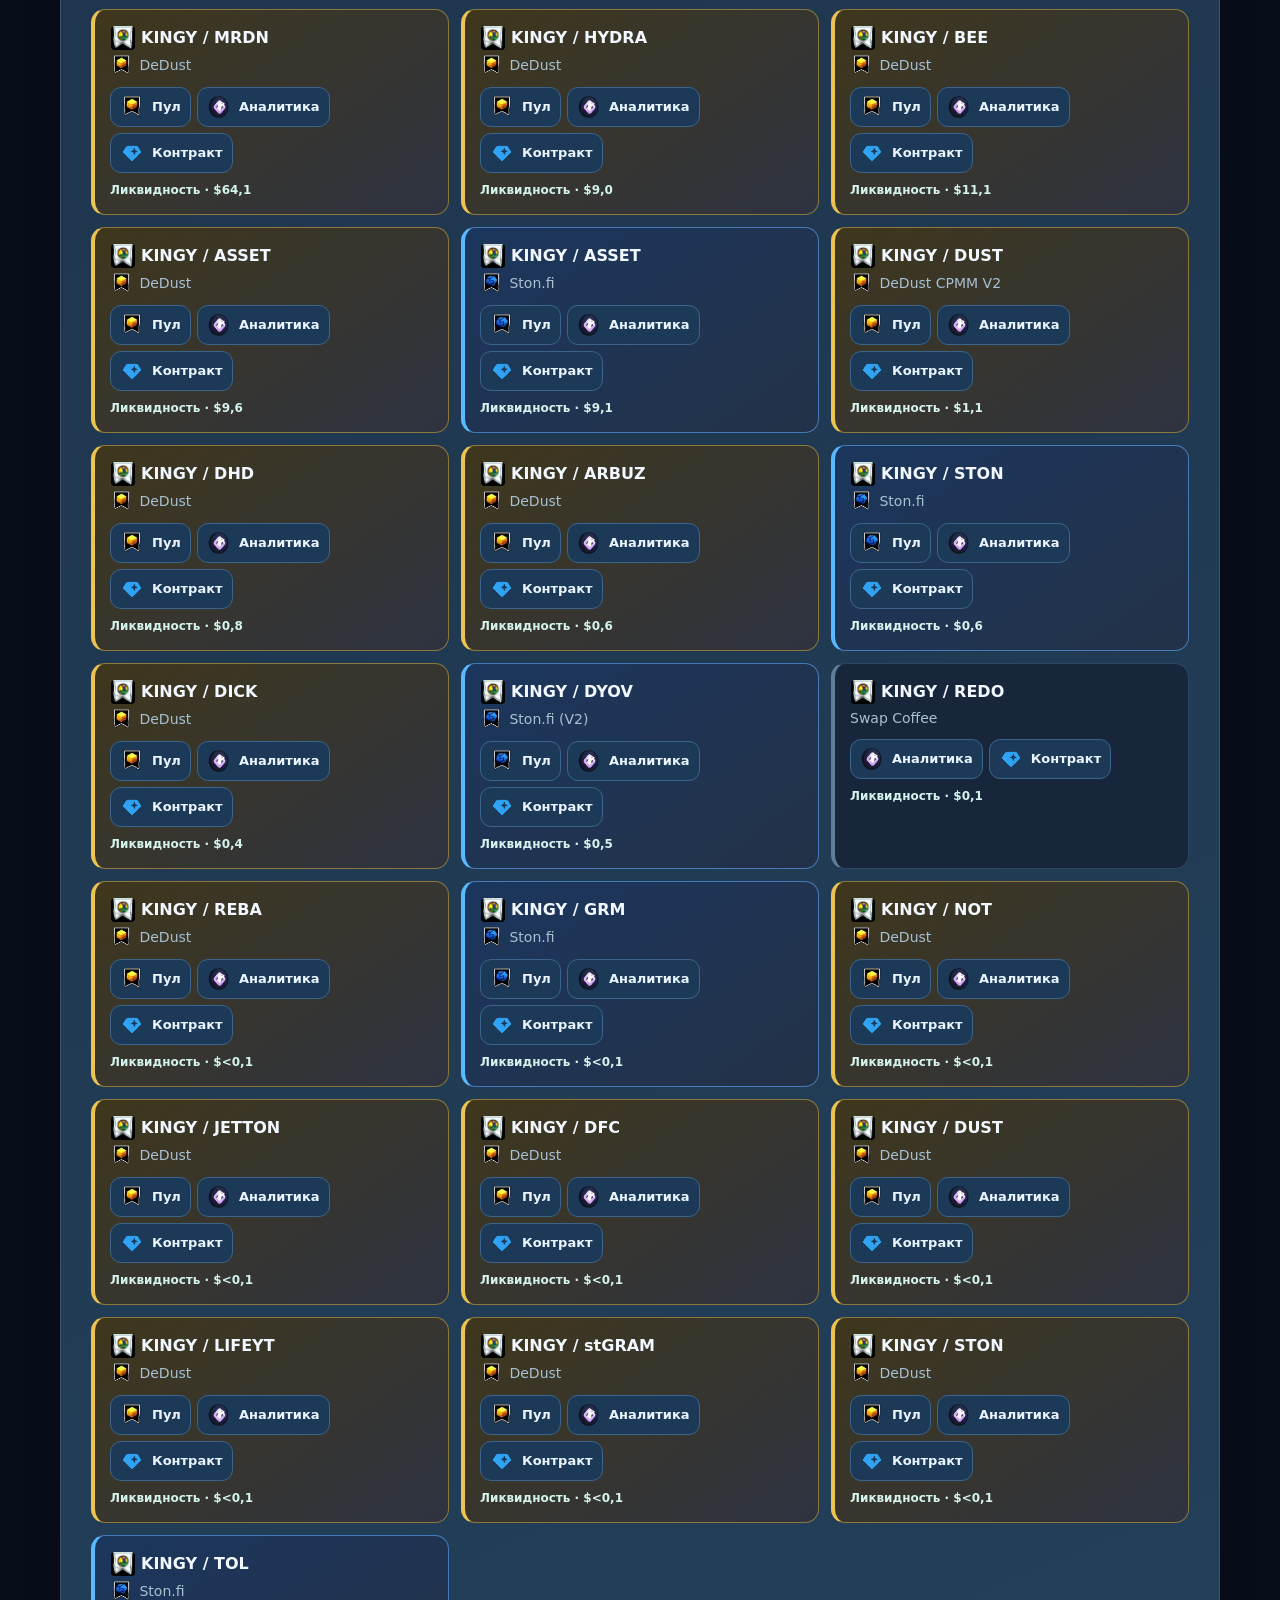
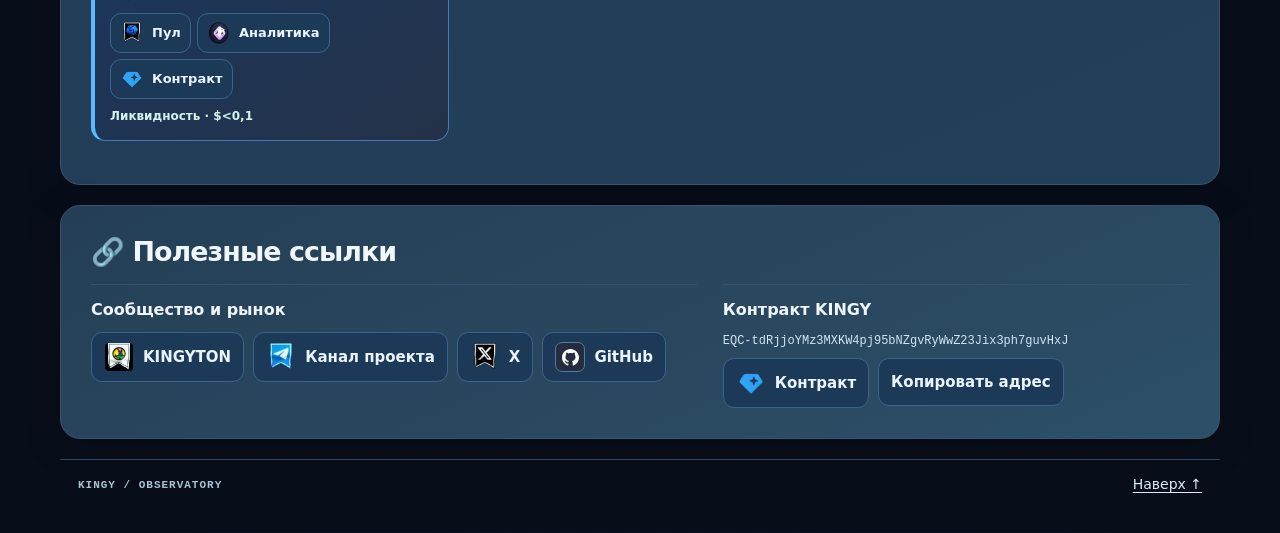
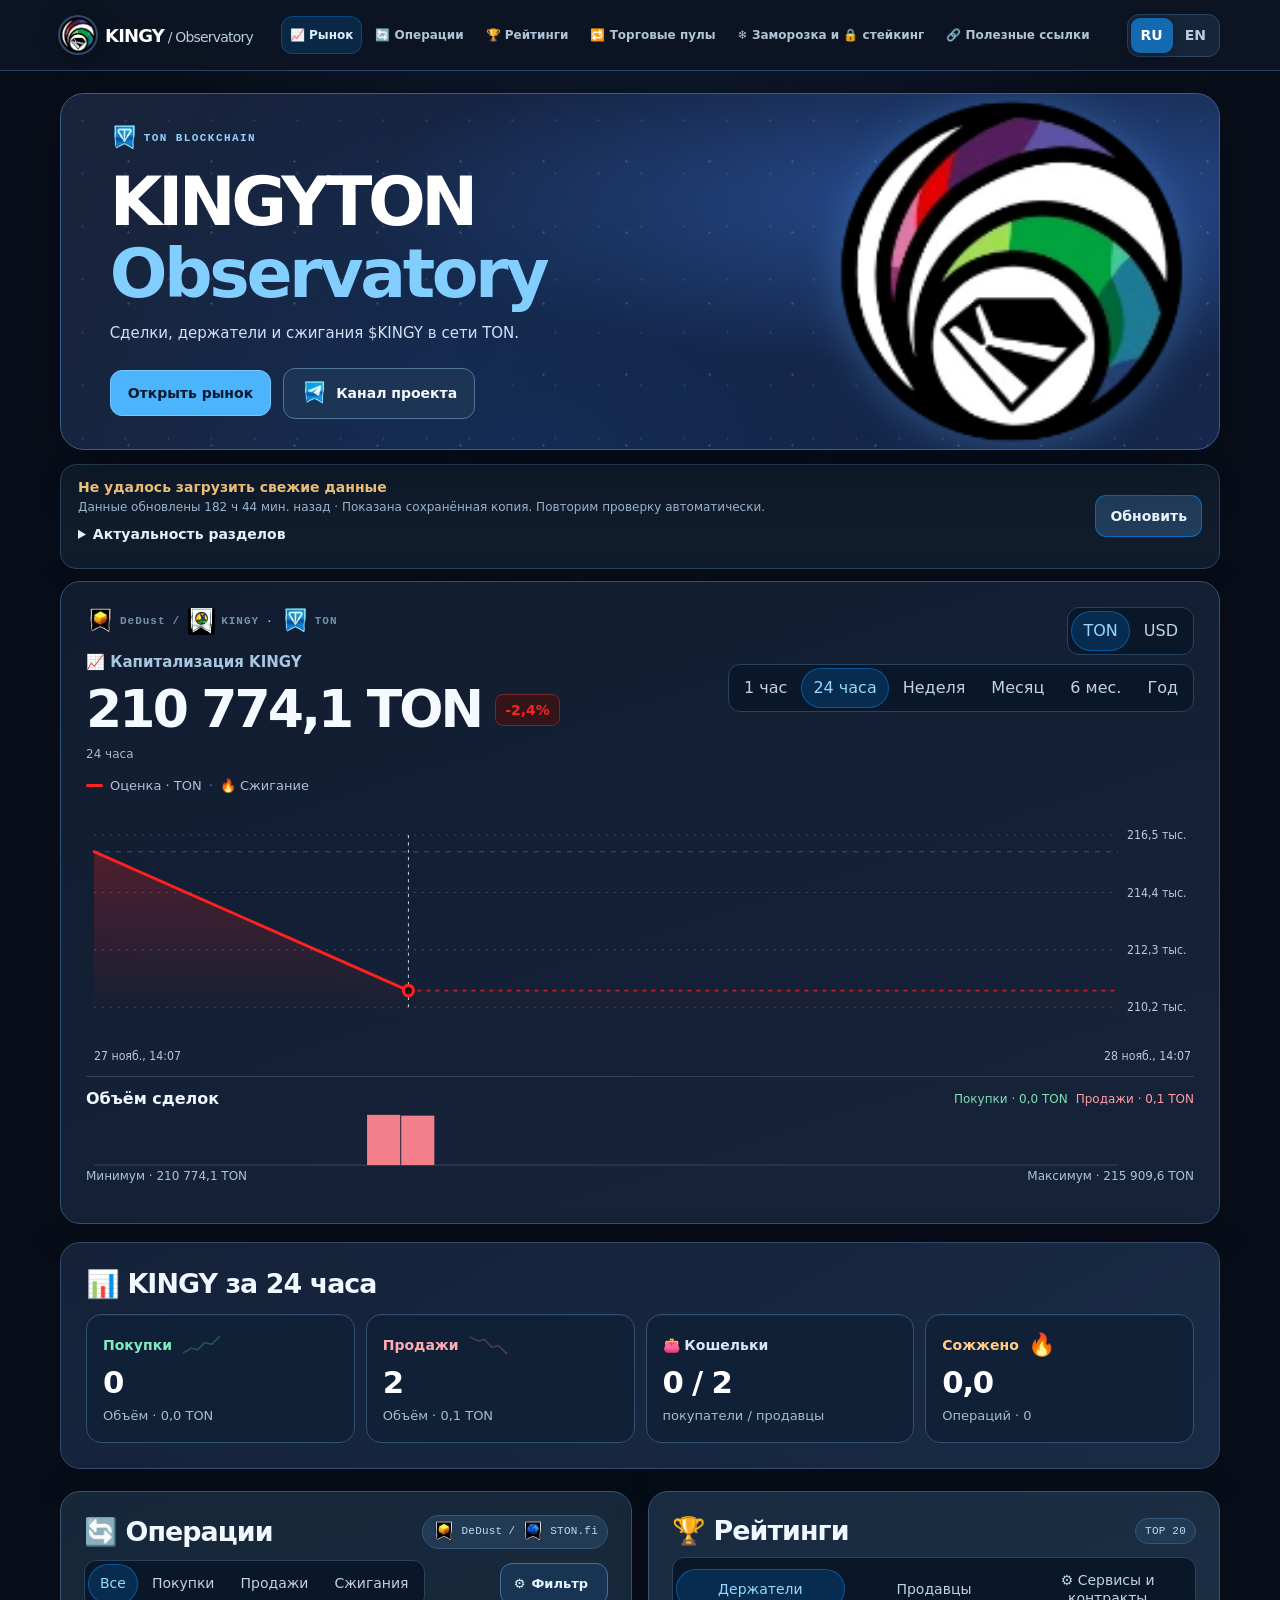
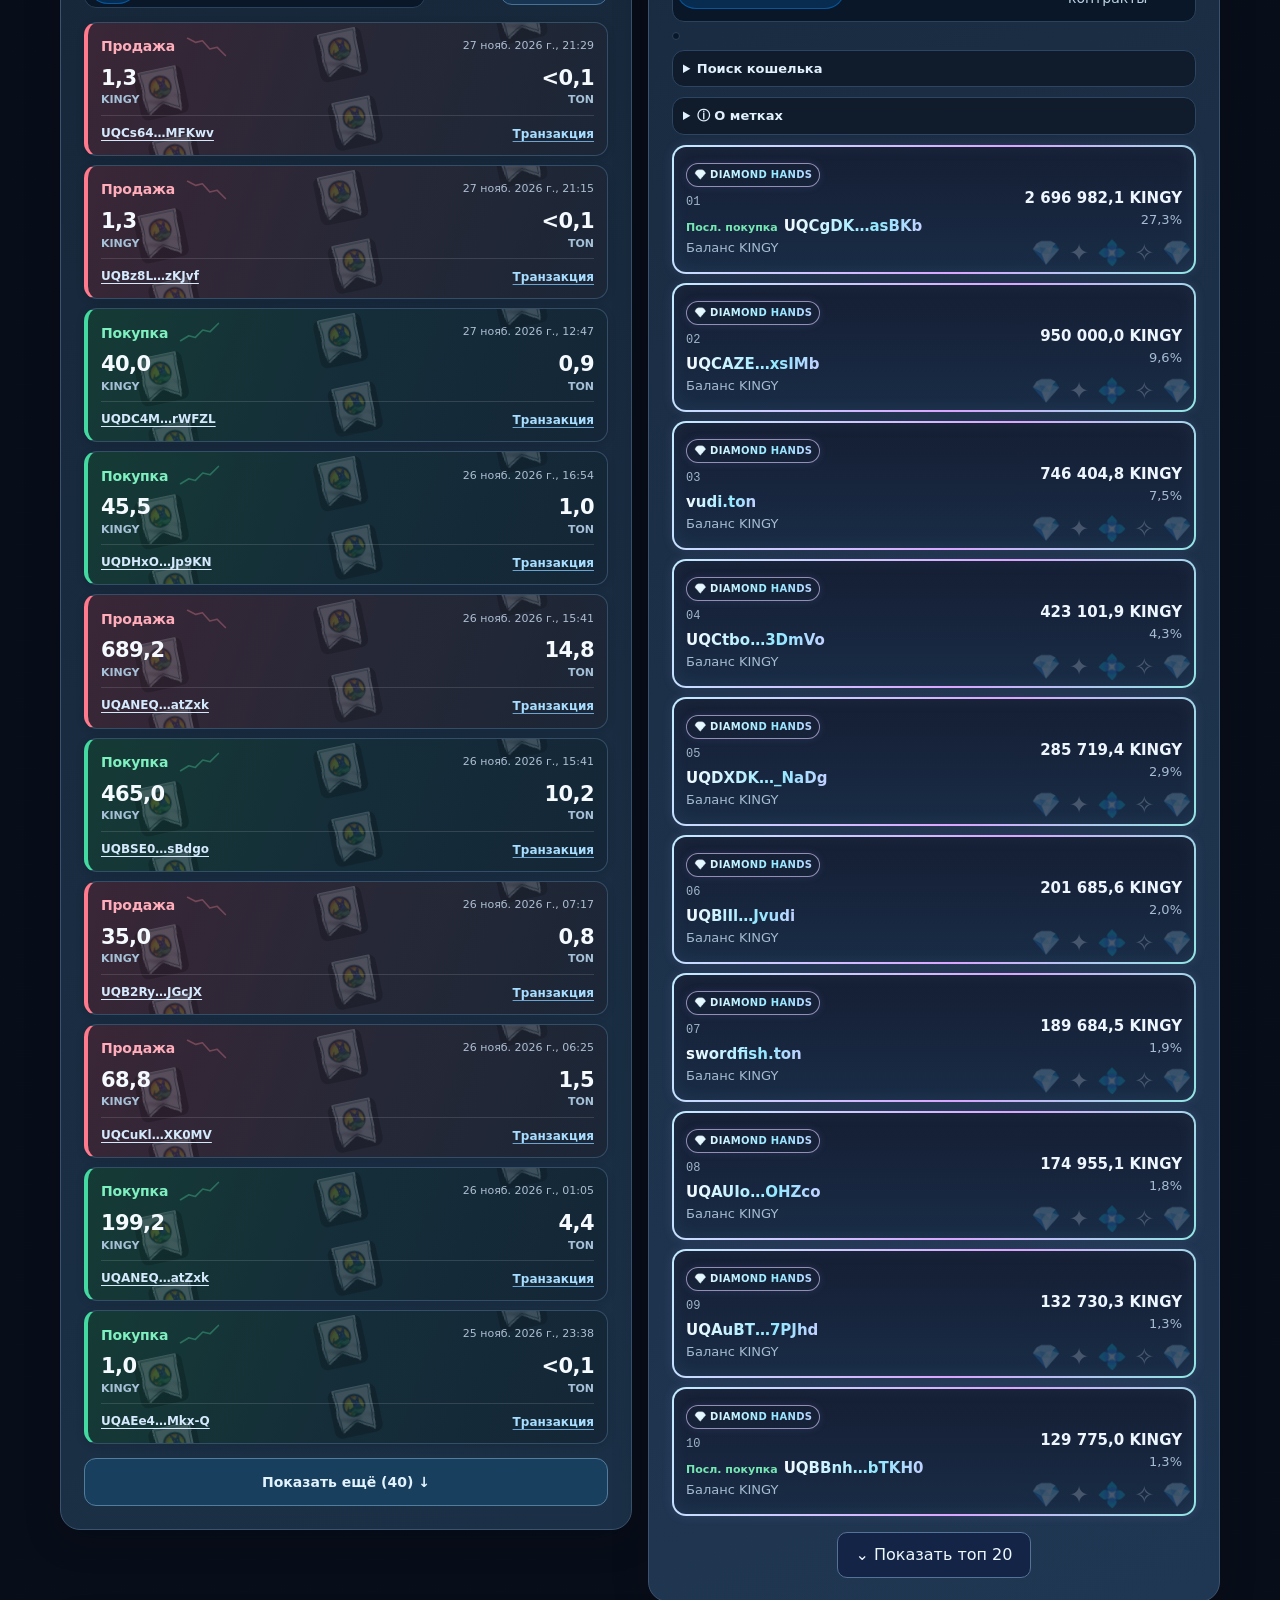
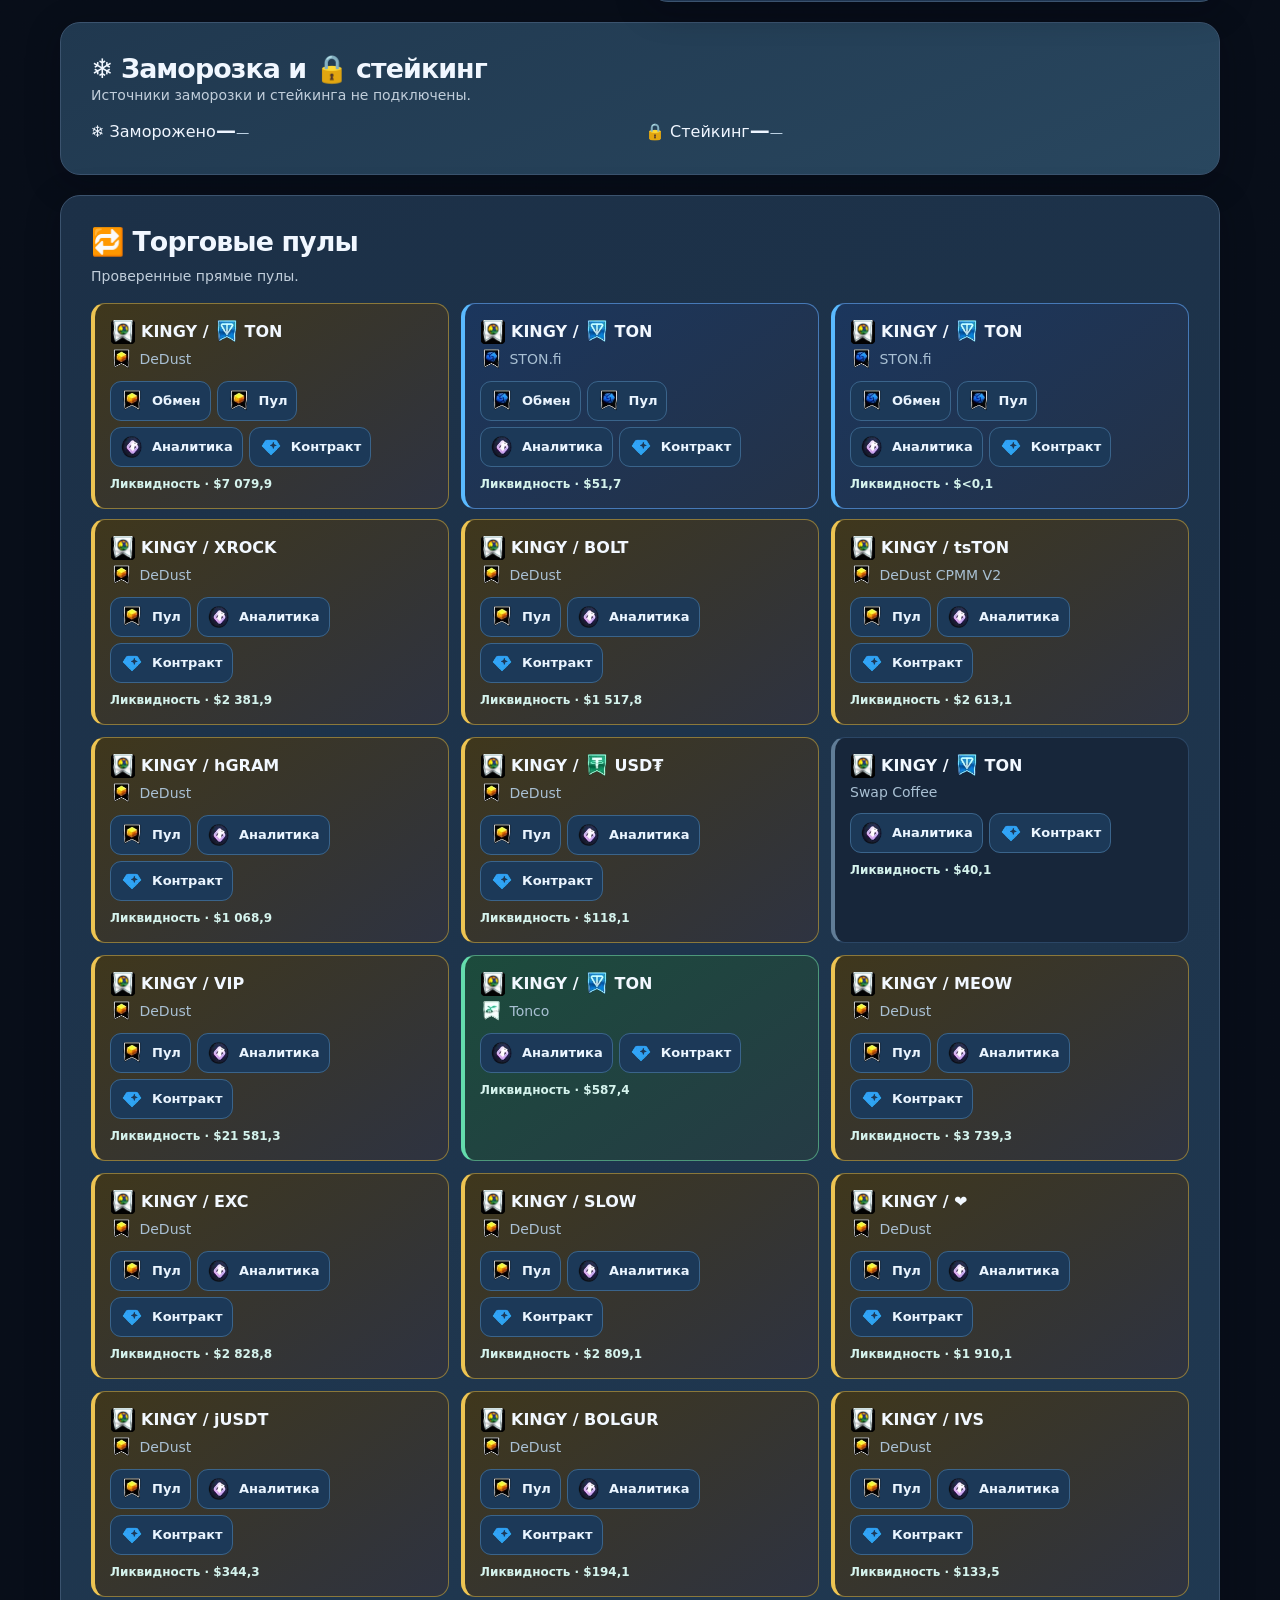
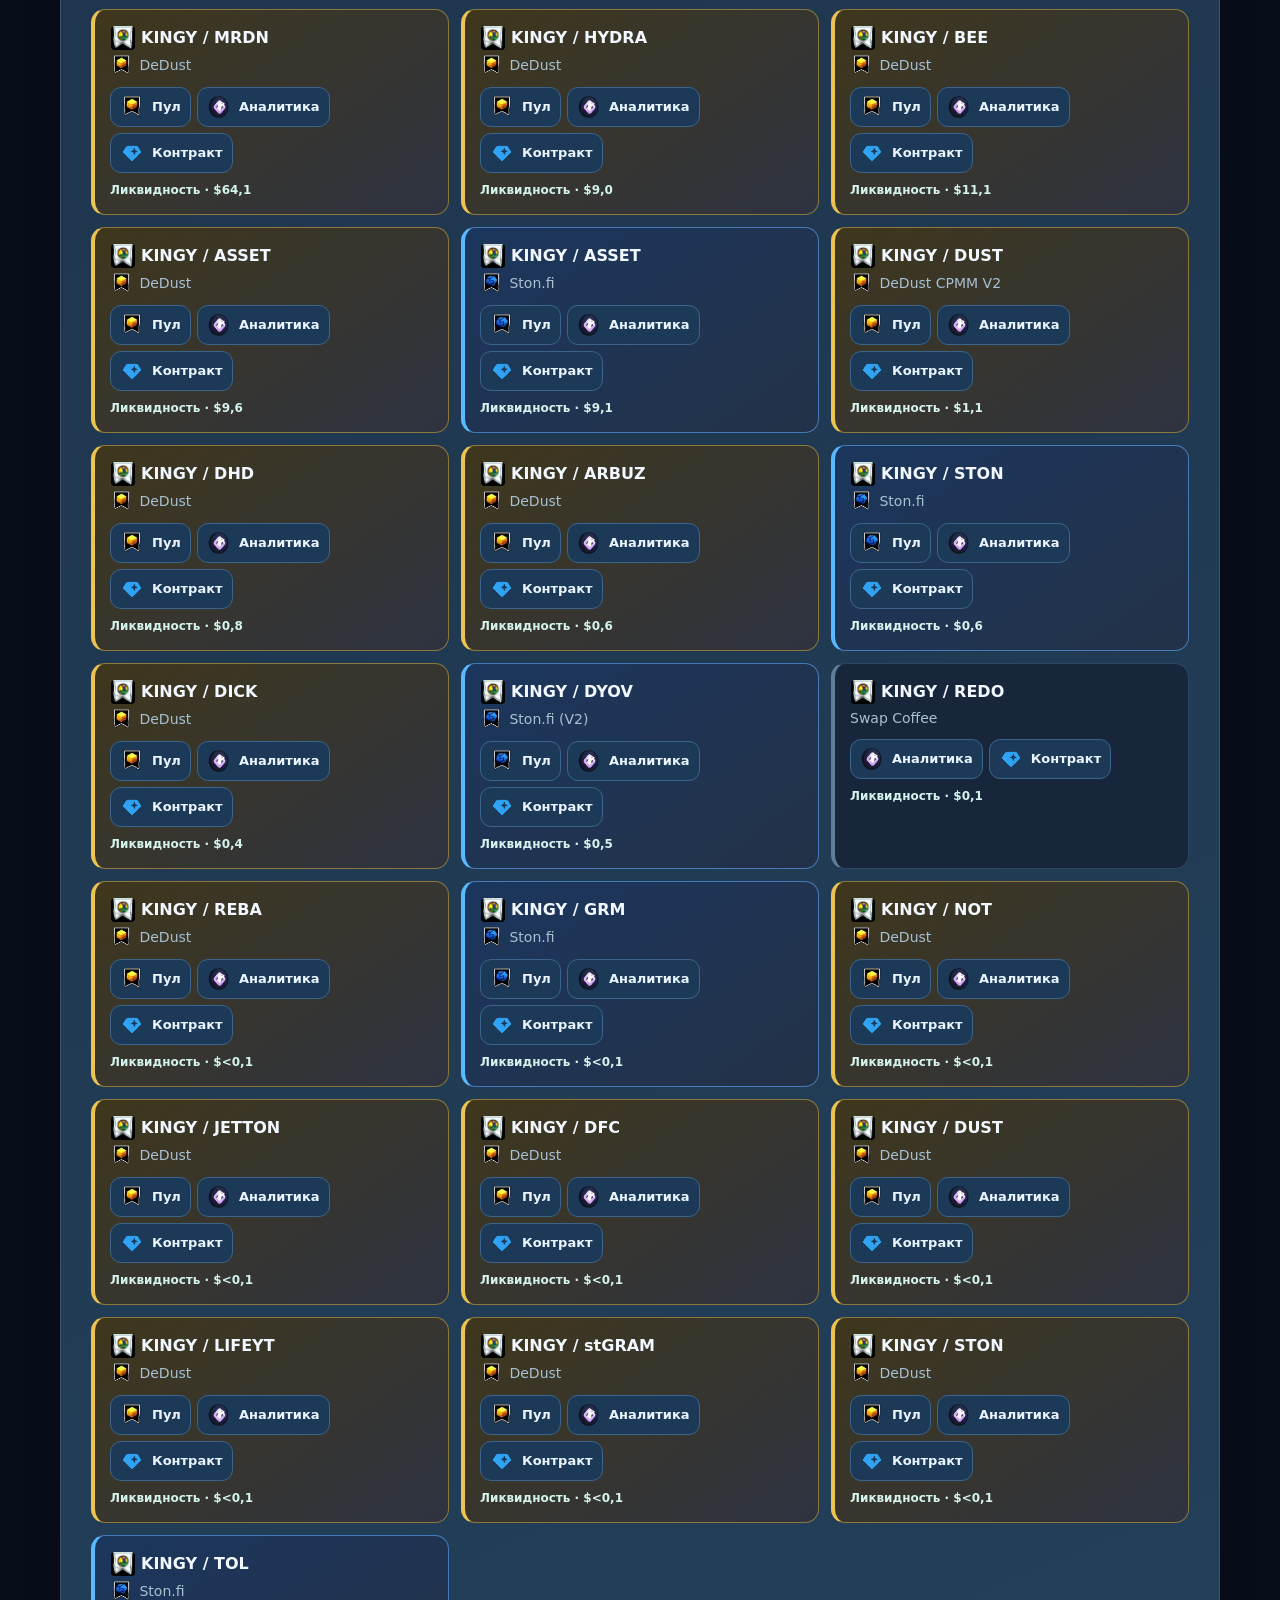
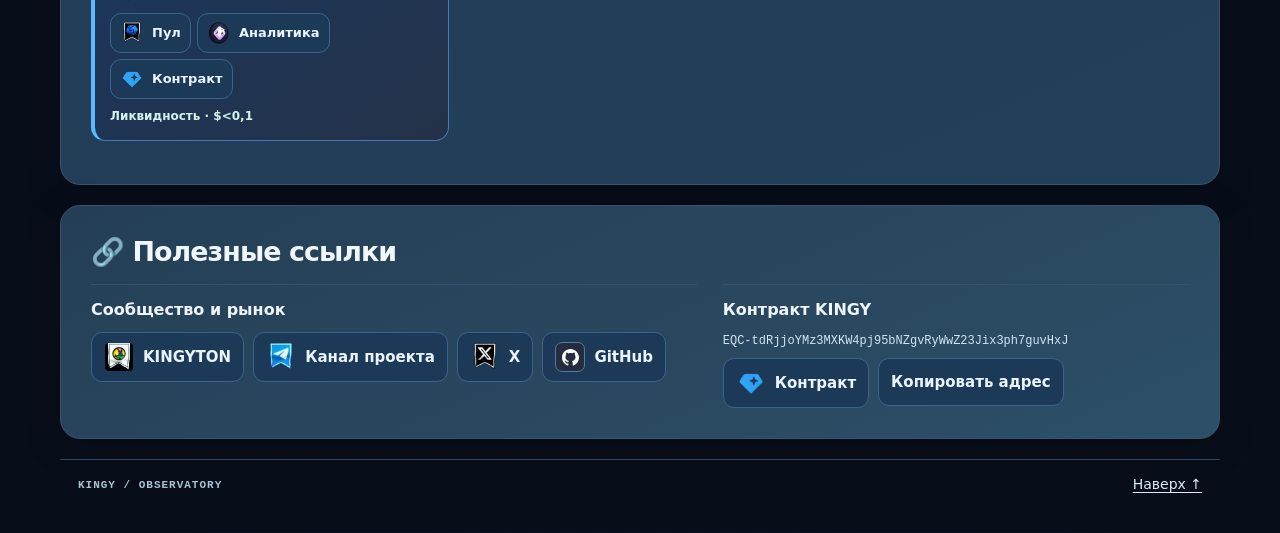
